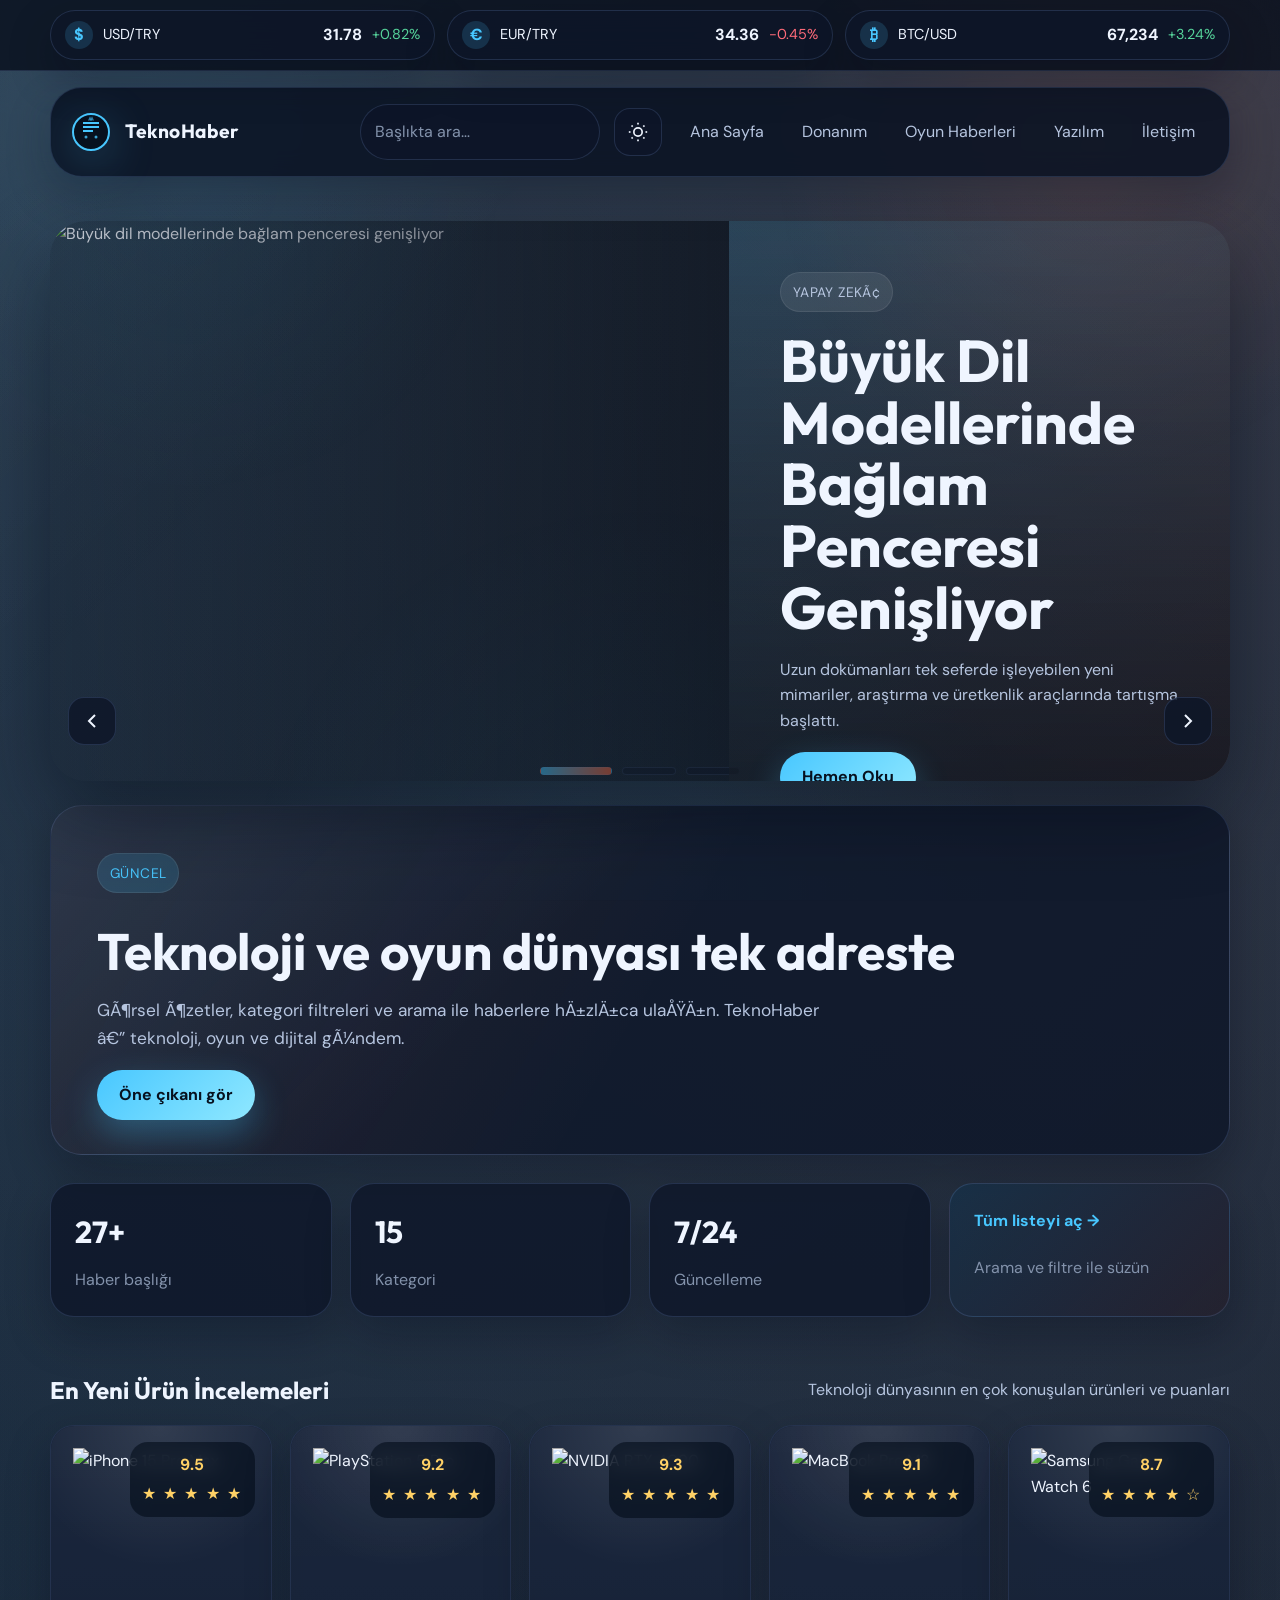
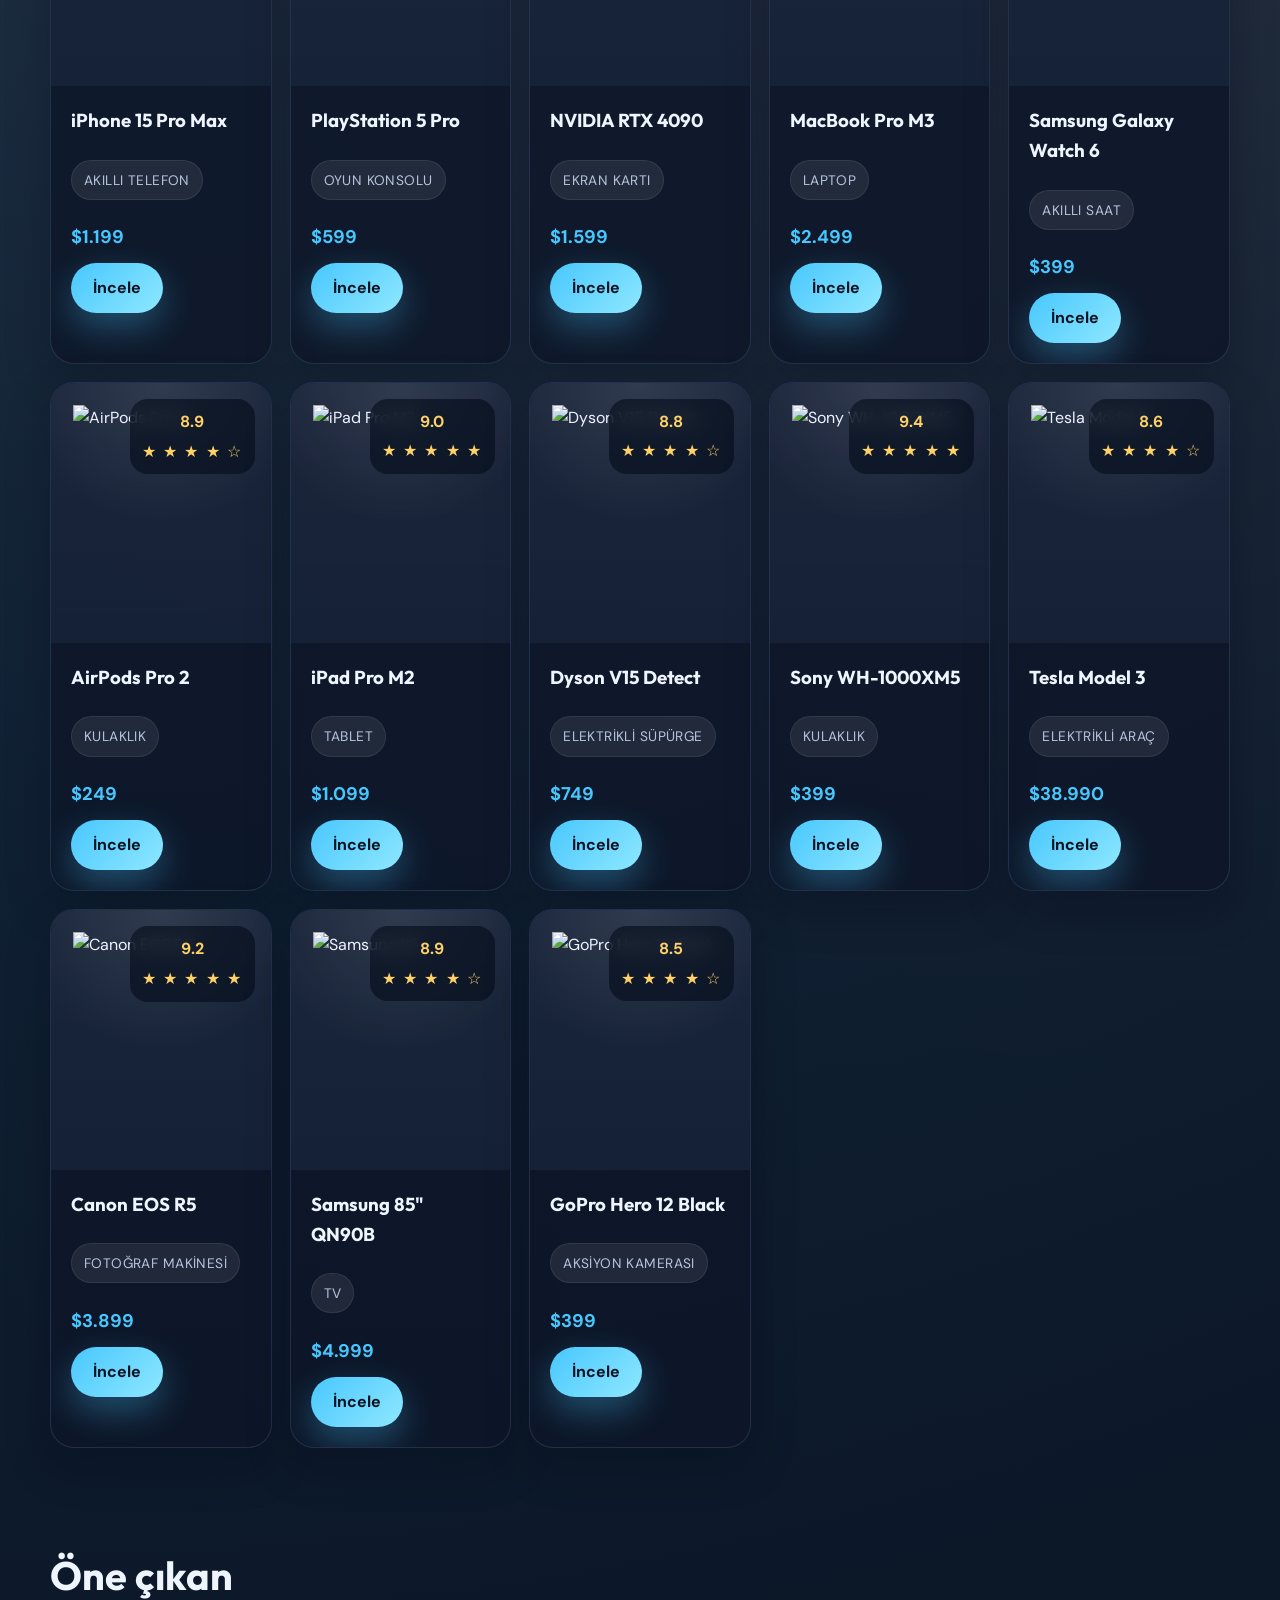
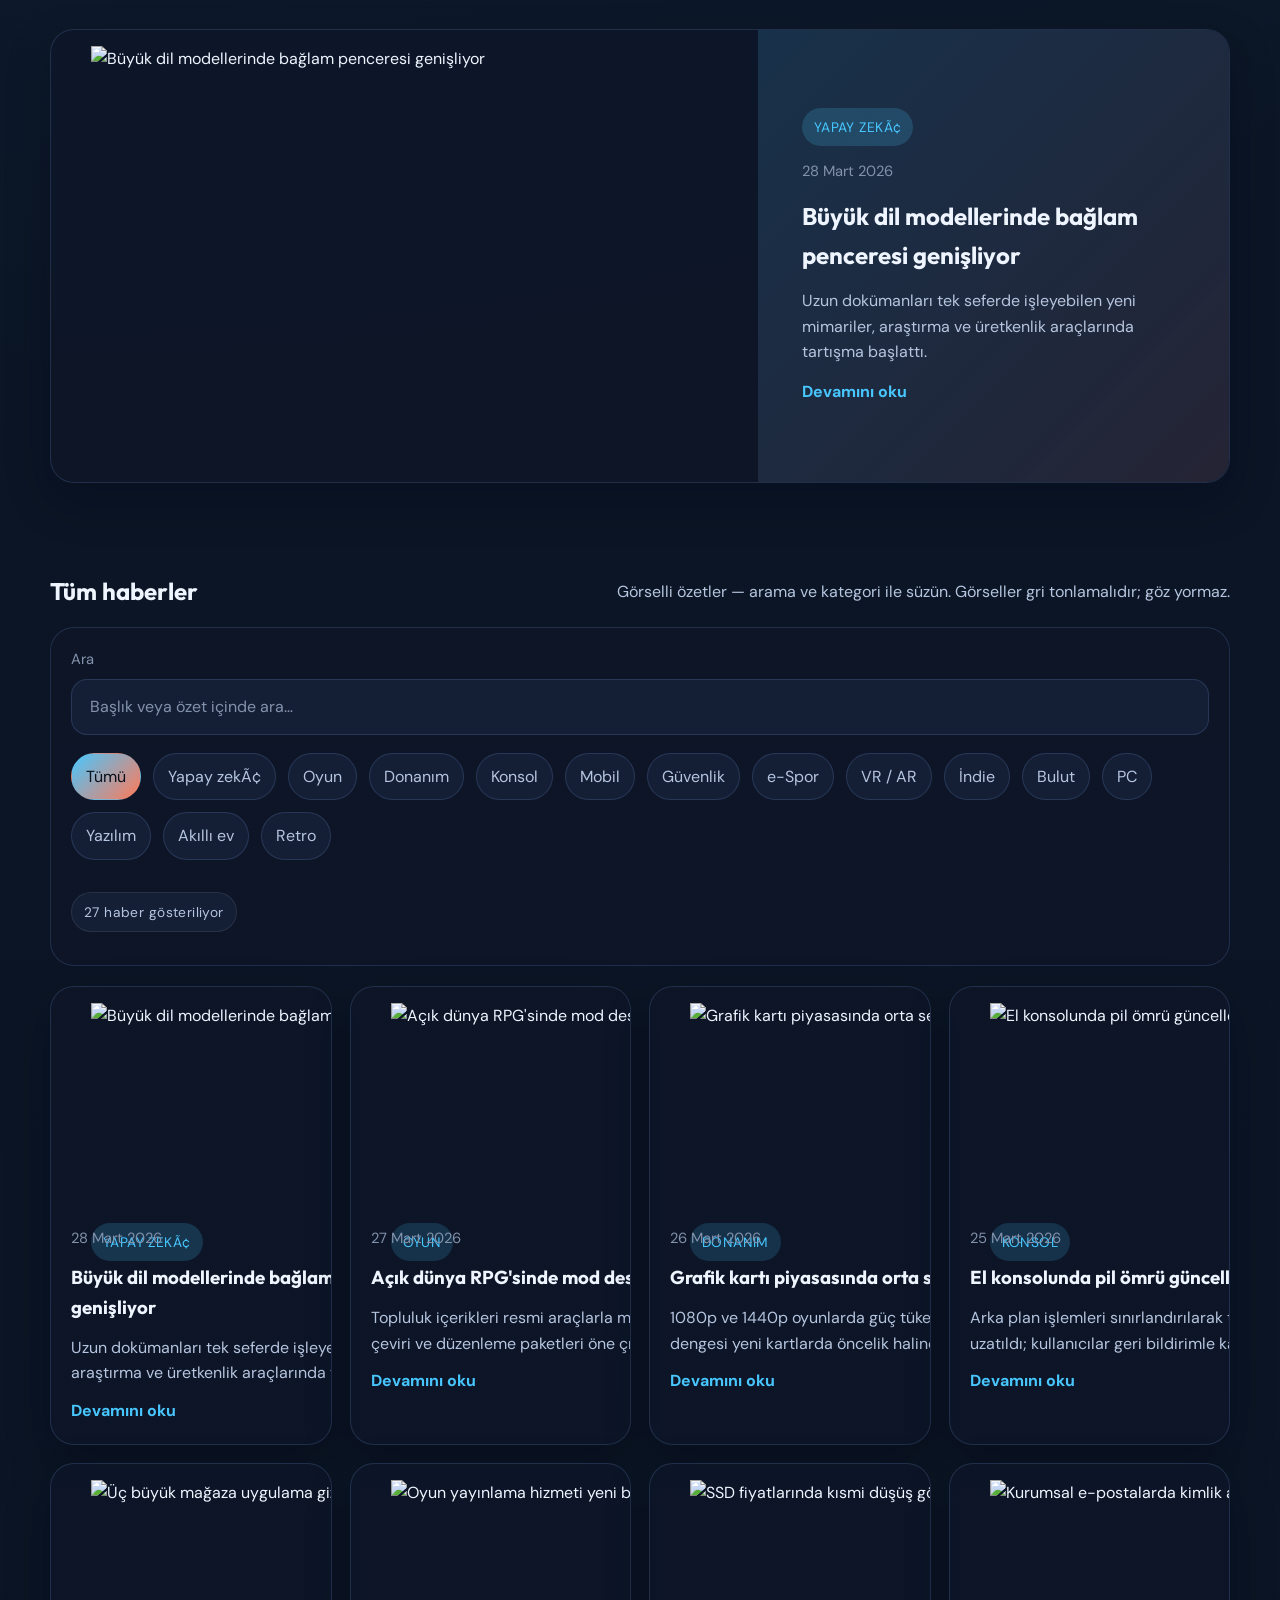
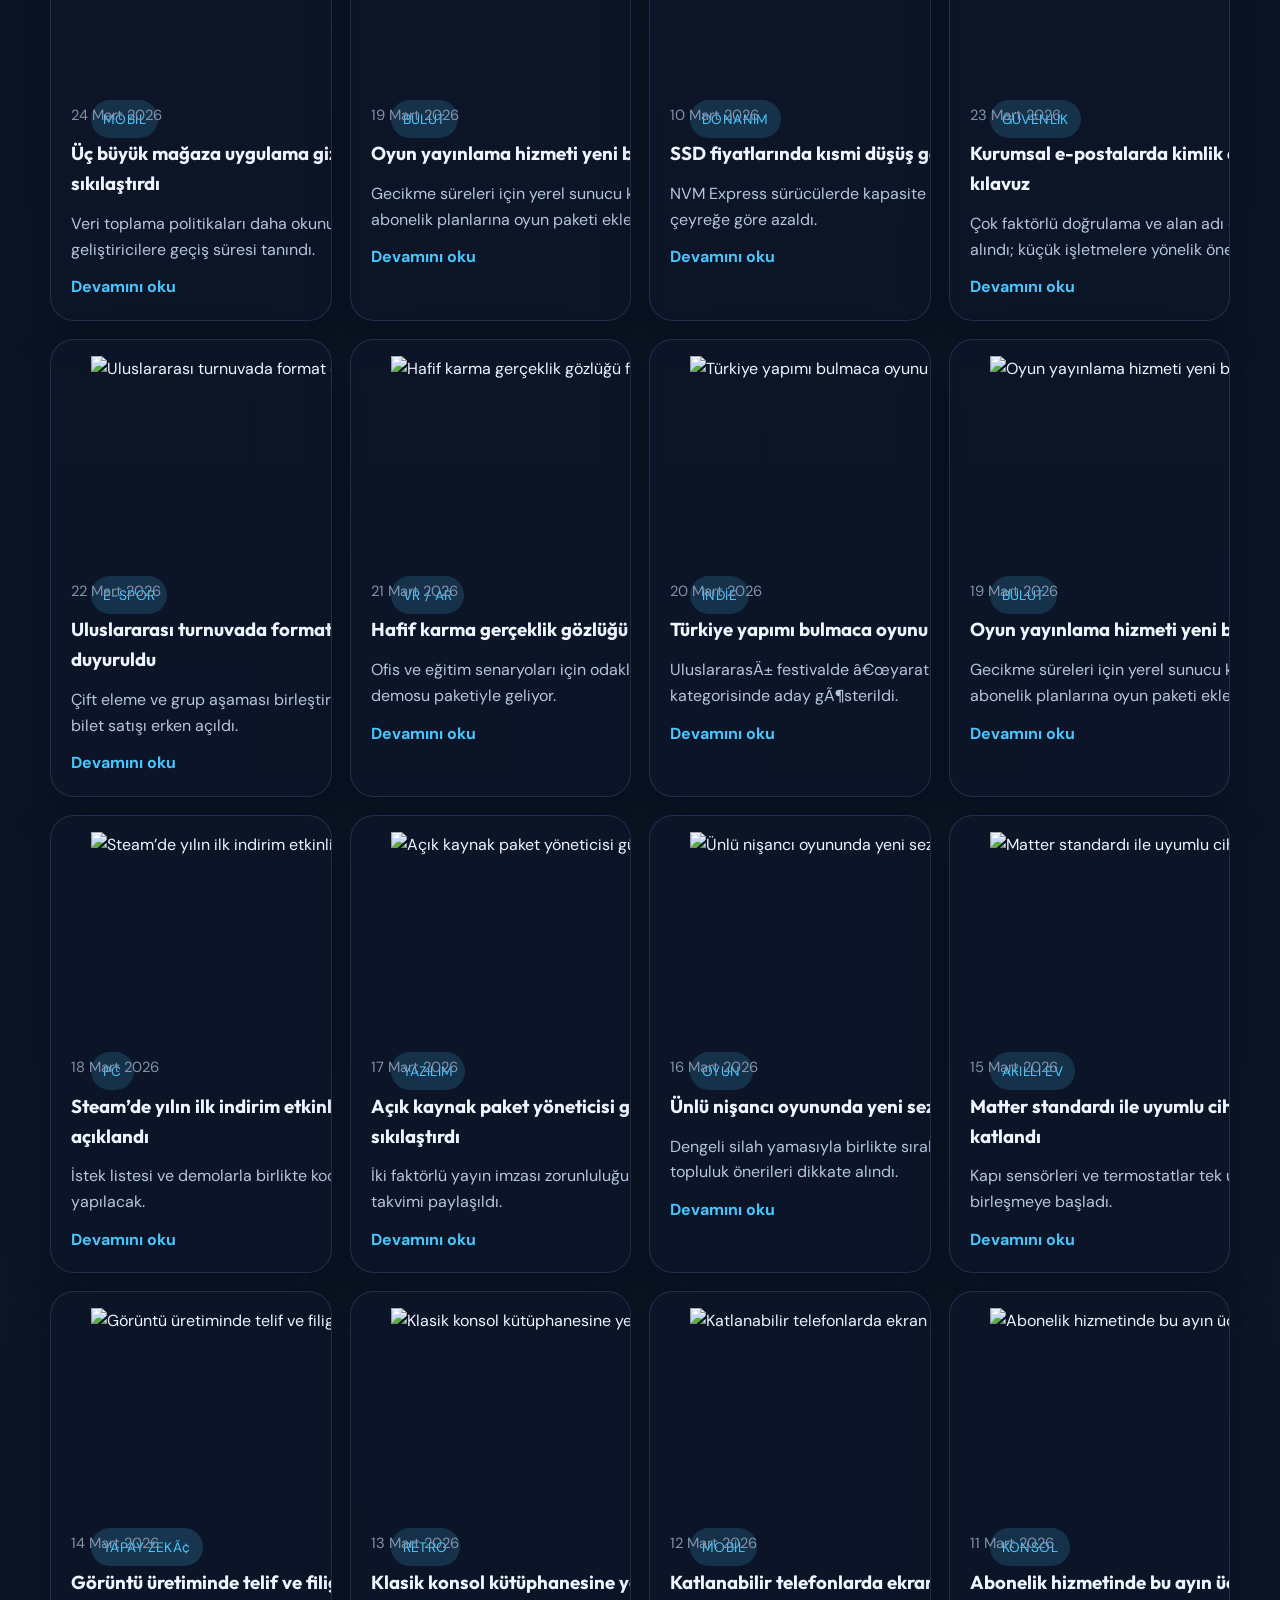
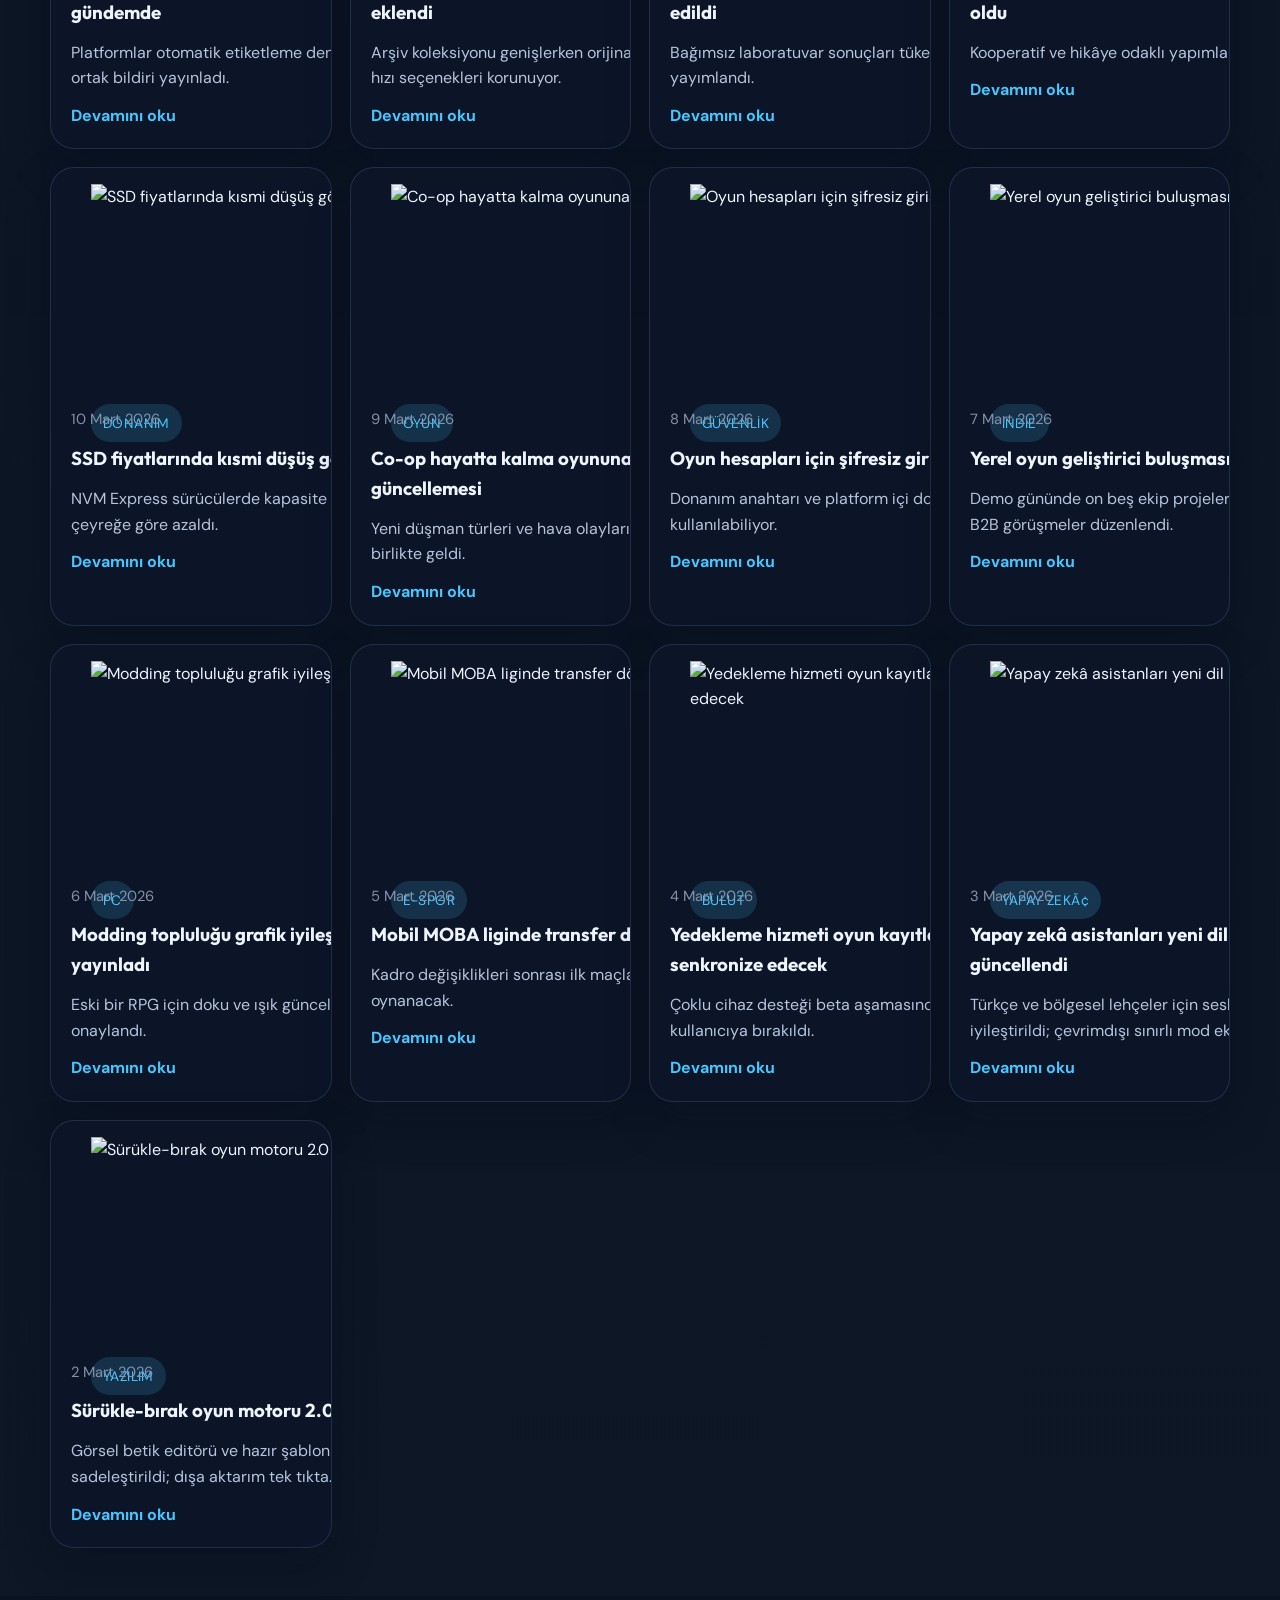
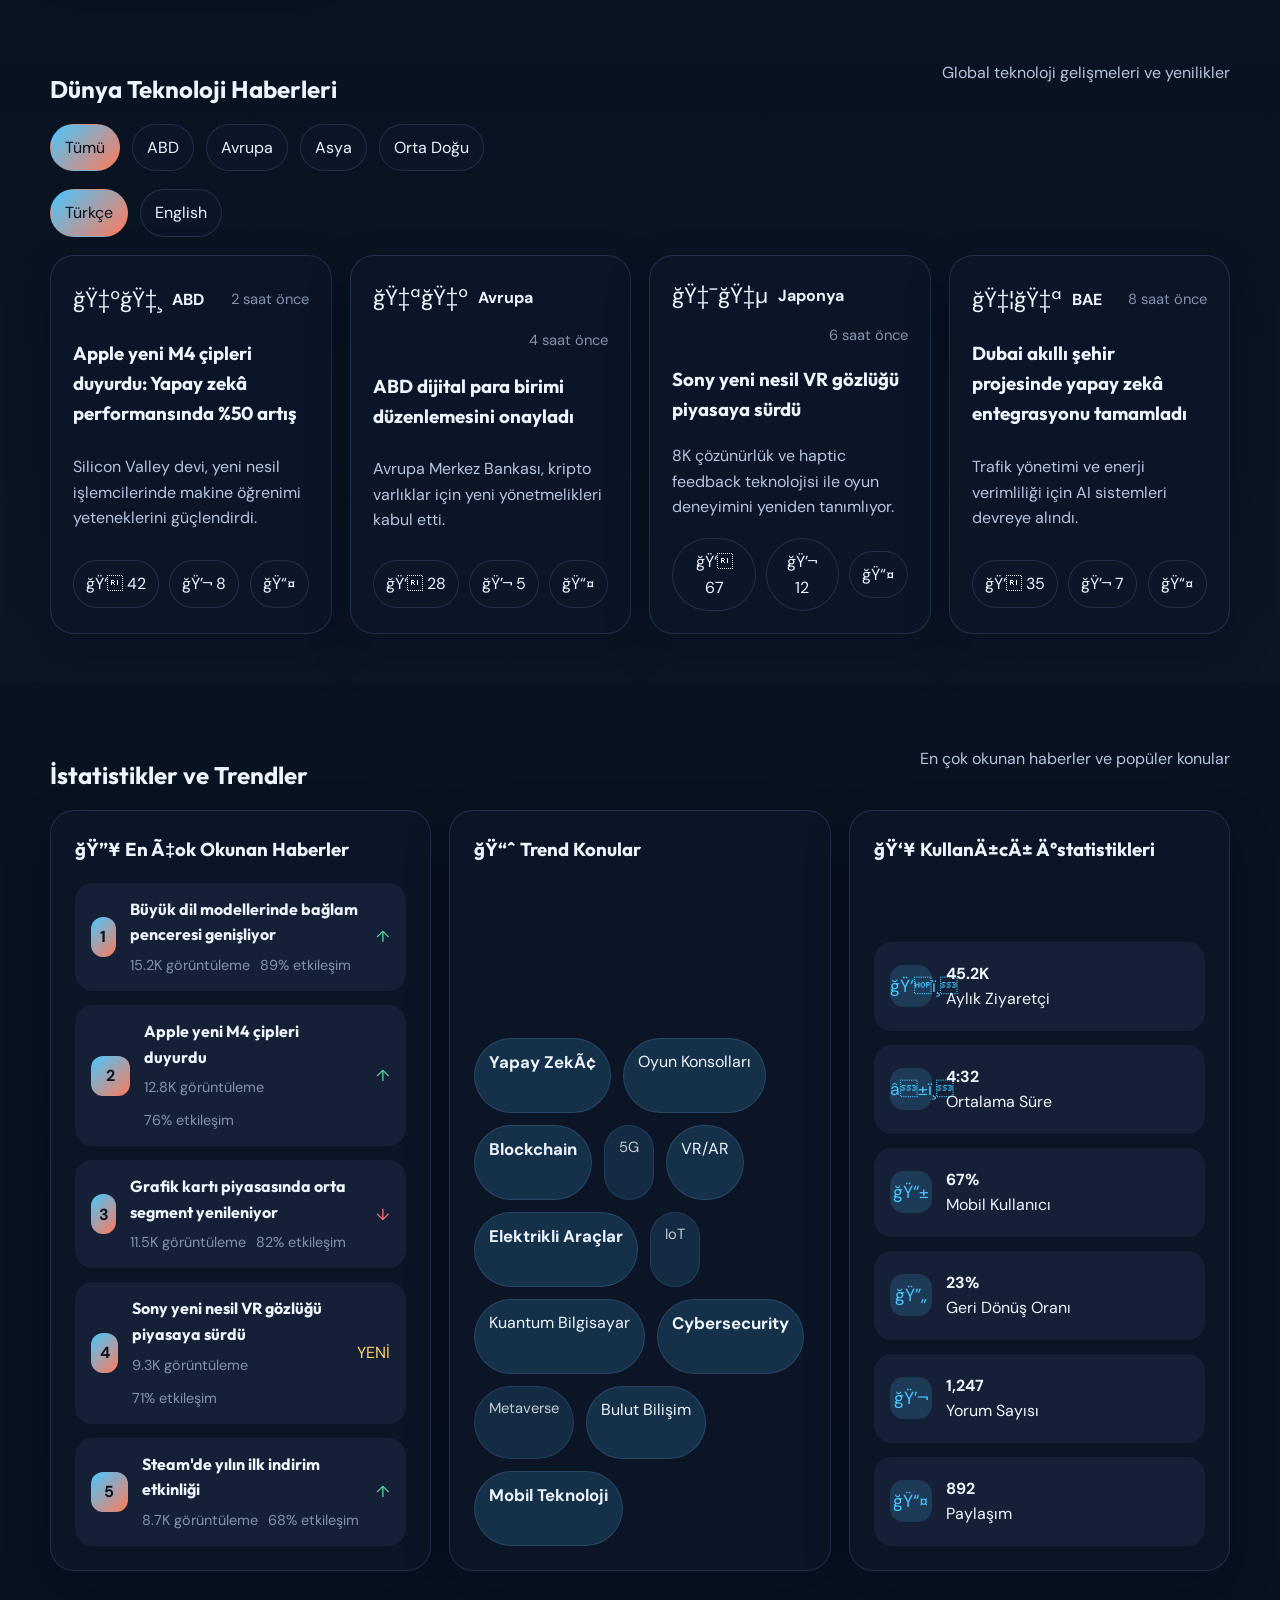
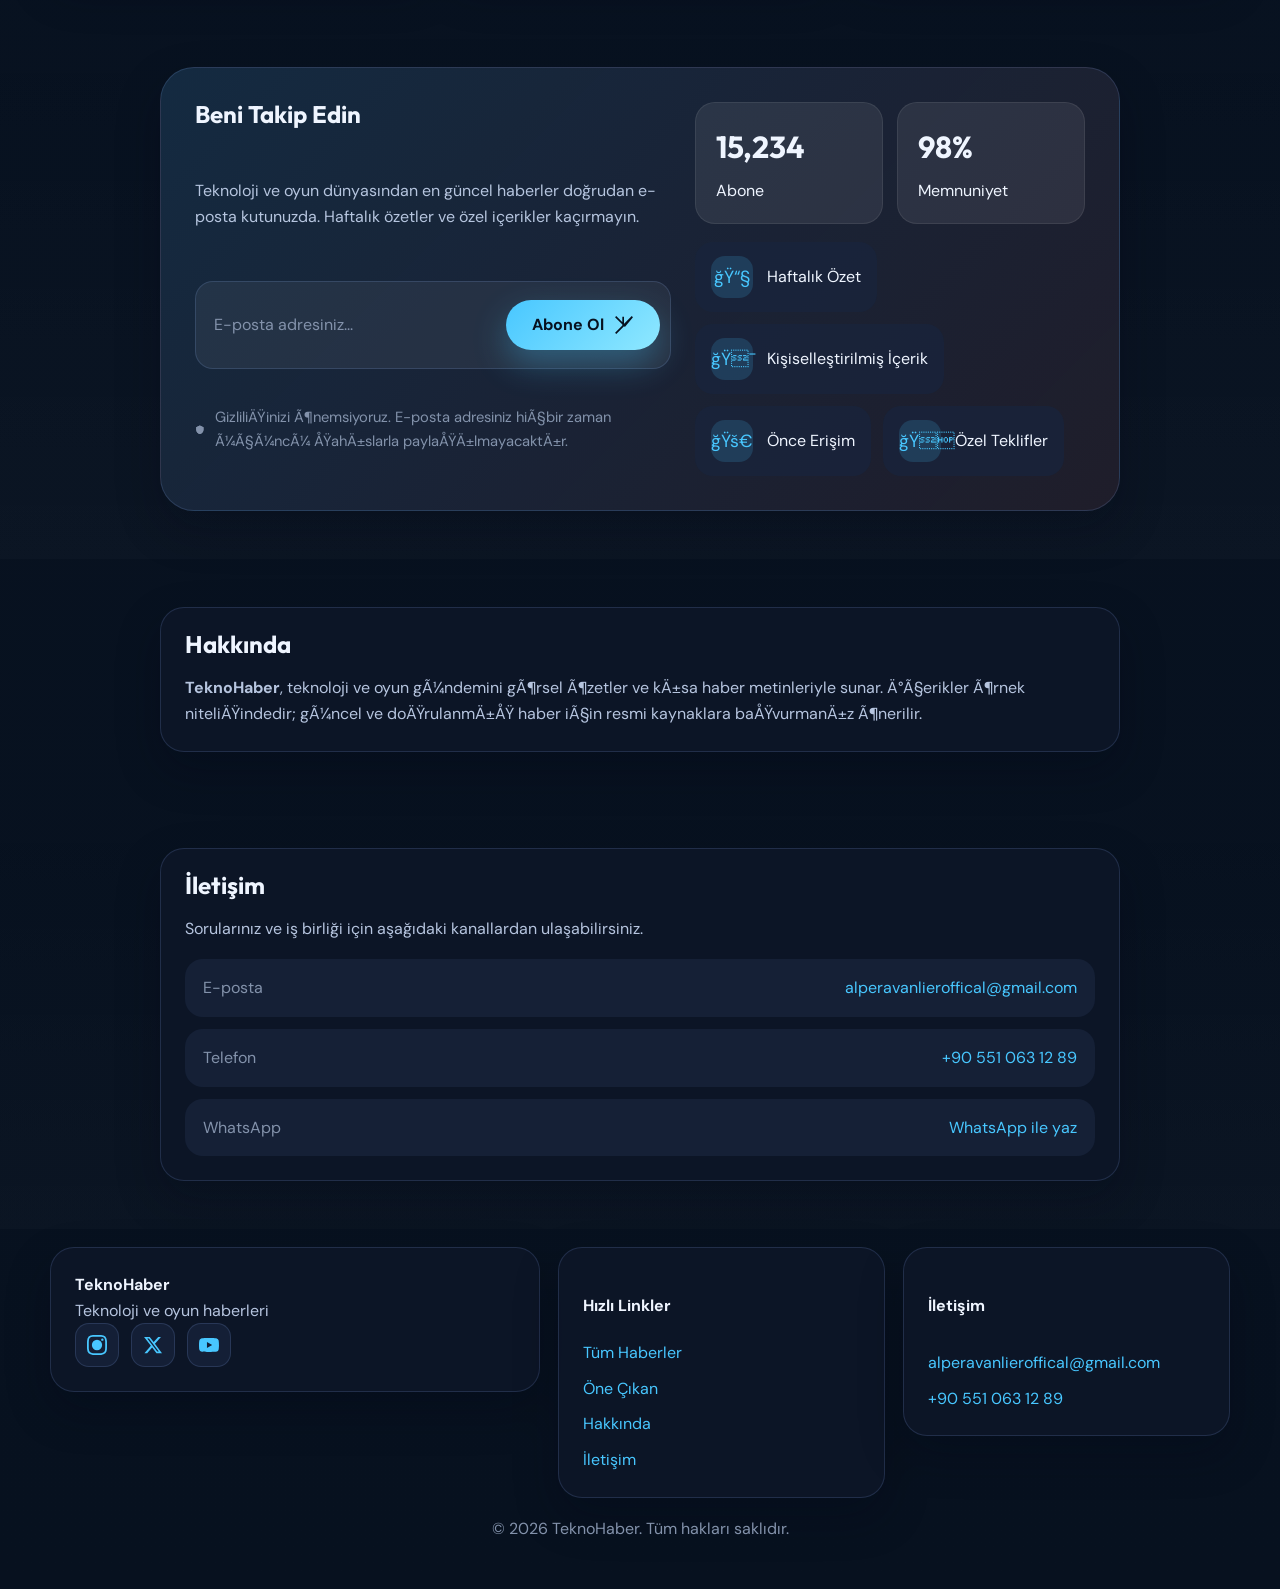
==== index.html @ 21a58cbd "Fix Turkish text encoding for Pages" ====
﻿<!DOCTYPE html>

<html lang="tr">

<head>

  <meta charset="UTF-8" />

  <meta name="viewport" content="width=device-width, initial-scale=1" />

  <meta name="description" content="TeknoHaber — teknoloji ve oyun dünyasından güncel haberler, görseller ve özetler." />

  <title>TeknoHaber | Teknoloji ve Oyun Haberleri</title>

  <link rel="preconnect" href="https://fonts.googleapis.com" />

  <link rel="preconnect" href="https://fonts.gstatic.com" crossorigin />

  <link href="https://fonts.googleapis.com/css2?family=DM+Sans:ital,opsz,wght@0,9..40,400;0,9..40,600;0,9..40,700;1,9..40,400&family=Outfit:wght@500;600;700&display=swap" rel="stylesheet" />

  <link rel="stylesheet" href="styles.css" />

</head>

<body>

  <div class="bg-layer" aria-hidden="true"></div>

  <a class="skip-link" href="#haberler">Haberlere atla</a>



  <!-- Economy Bar -->

  <div class="economy-bar">

    <div class="wrap economy-bar__content">

      <div class="economy-item">

        <span class="economy-icon">$</span>

        <span class="economy-label">USD/TRY</span>

        <span class="economy-value" id="dolar-rate">32.45</span>

        <span class="economy-change economy-change--up">+0.82%</span>

      </div>

      <div class="economy-item">

        <span class="economy-icon">€</span>

        <span class="economy-label">EUR/TRY</span>

        <span class="economy-value" id="euro-rate">35.12</span>

        <span class="economy-change economy-change--down">-0.45%</span>

      </div>

      <div class="economy-item">

        <span class="economy-icon">₿</span>

        <span class="economy-label">BTC/USD</span>

        <span class="economy-value" id="btc-rate">67,234</span>

        <span class="economy-change economy-change--up">+3.24%</span>

      </div>

    </div>

  </div>



  <header class="site-header">

    <div class="wrap header-inner">

      <a class="logo" href="#">
        <svg class="logo-icon" width="40" height="40" viewBox="0 0 40 40" fill="none" xmlns="http://www.w3.org/2000/svg">
          <!-- Arka plan daire -->
          <circle cx="20" cy="20" r="18" fill="var(--bg)" stroke="var(--accent)" stroke-width="2"/>
          
          <!-- T harfi - teknoloji temalÄ± -->
          <path d="M12 10h16v2h-16v-2z" fill="var(--accent)"/>
          <path d="M12 14h16v2h-16v-2z" fill="var(--accent)"/>
          <path d="M12 18h10v2h-10v-2z" fill="var(--accent)"/>
          
          <!-- Ä°konik teknoloji sembolleri -->
          <circle cx="15" cy="25" r="1.5" fill="var(--accent)" opacity="0.8"/>
          <circle cx="25" cy="25" r="1.5" fill="var(--accent)" opacity="0.8"/>
          
          <!-- Parlama efektleri -->
          <path d="M20 8l1-2l1 2" stroke="var(--accent)" stroke-width="1.5" stroke-linecap="round" opacity="0.6"/>
          <path d="M20 8l-1-2l-1 2" stroke="var(--accent)" stroke-width="1.5" stroke-linecap="round" opacity="0.6"/>
        </svg>
        <span class="logo-text">TeknoHaber</span>
      </a>

      <button class="mobile-menu-toggle" id="mobile-menu-toggle" aria-label="Menüyü aç/kapat">

        <span></span>

        <span></span>

        <span></span>

      </button>

      <div class="header-tools">

        <label class="header-search" for="nav-search">

          <span class="visually-hidden">Haberlerde ara</span>

          <input type="search" id="nav-search" class="search-input search-input--nav" placeholder="Başlıkta ara…" autocomplete="off" />

        </label>

        <button class="theme-toggle" id="theme-toggle" aria-label="Temayı değiştir">
          <svg width="20" height="20" viewBox="0 0 24 24" fill="none" stroke="currentColor" stroke-width="2">
            <circle cx="12" cy="12" r="5"/>
            <line x1="12" y1="1" x2="12" y2="3"/>
            <line x1="12" y1="21" x2="12" y2="23"/>
            <line x1="4.22" y1="4.22" x2="5.64" y2="5.64"/>
            <line x1="18.36" y1="18.36" x2="19.78" y2="19.78"/>
            <line x1="1" y1="12" x2="3" y2="12"/>
            <line x1="21" y1="12" x2="23" y2="12"/>
            <line x1="4.22" y1="19.78" x2="5.64" y2="18.36"/>
            <line x1="18.36" y1="5.64" x2="19.78" y2="4.22"/>
          </svg>
        </button>

        <nav class="nav" id="main-nav" aria-label="Ana menü">

          <a href="#haberler" class="nav-link">Ana Sayfa</a>

          <a href="#haberler" data-filter="hardware" class="nav-link">Donanım</a>

          <a href="#haberler" data-filter="game" class="nav-link">Oyun Haberleri</a>

          <a href="#haberler" data-filter="software" class="nav-link">Yazılım</a>

          <a href="#iletisim" class="nav-link">İletişim</a>

        </nav>

      </div>

    </div>

  </header>



  <main>

    <!-- Hero Slider Section -->

    <section class="hero-slider">

      <div class="hero-slider__container">

        <div class="hero-slide hero-slide--active">

          <div class="hero-slide__image">

            <img src="https://picsum.photos/seed/teknohaber-img-1/1200/800" alt="Büyük dil modellerinde bağlam penceresi genişliyor" />

          </div>

          <div class="hero-slide__content">

            <span class="hero-slide__tag">Yapay ZekÃ¢</span>

            <h2 class="hero-slide__title">Büyük Dil Modellerinde Bağlam Penceresi Genişliyor</h2>

            <p class="hero-slide__desc">Uzun dokümanları tek seferde işleyebilen yeni mimariler, araştırma ve üretkenlik araçlarında tartışma başlattı.</p>

            <a href="#haber-1" class="hero-slide__cta">Hemen Oku</a>

          </div>

        </div>

        

        <div class="hero-slide">

          <div class="hero-slide__image">

            <img src="https://picsum.photos/seed/teknohaber-img-2/1200/800" alt="Grafik kartı piyasasında orta segment yenileniyor" />

          </div>

          <div class="hero-slide__content">

            <span class="hero-slide__tag">Donanım</span>

            <h2 class="hero-slide__title">Grafik Kartı Piyasasında Orta Segment Yenileniyor</h2>

            <p class="hero-slide__desc">1080p ve 1440p oyunlarda güç tüketimi ile performans dengesi yeni kartlarda öncelik haline geldi.</p>

            <a href="#haber-3" class="hero-slide__cta">Hemen Oku</a>

          </div>

        </div>

        

        <div class="hero-slide">

          <div class="hero-slide__image">

            <img src="https://picsum.photos/seed/teknohaber-img-3/1200/800" alt="Açık dünya RPG'sinde mod desteği resmileşti" />

          </div>

          <div class="hero-slide__content">

            <span class="hero-slide__tag">Oyun</span>

            <h2 class="hero-slide__title">Açık Dünya RPG'sinde Mod Desteği Resmileşti</h2>

            <p class="hero-slide__desc">Topluluk içerikleri resmi araçlarla mağazaya taşınabilecek; çeviri ve düzenleme paketleri öne çıkıyor.</p>

            <a href="#haber-2" class="hero-slide__cta">Hemen Oku</a>

          </div>

        </div>

      </div>

      

      <!-- Slider Controls -->

      <div class="hero-slider__controls">

        <button class="hero-slider__nav hero-slider__nav--prev" id="hero-prev" aria-label="Önceki haber">

          <svg width="24" height="24" viewBox="0 0 24 24" fill="none" stroke="currentColor" stroke-width="2">

            <path d="M15 18l-6-6 6-6"/>

          </svg>

        </button>

        <button class="hero-slider__nav hero-slider__nav--next" id="hero-next" aria-label="Sonraki haber">

          <svg width="24" height="24" viewBox="0 0 24 24" fill="none" stroke="currentColor" stroke-width="2">

            <path d="M9 18l6-6-6-6"/>

          </svg>

        </button>

      </div>

      

      <!-- Slider Indicators -->

      <div class="hero-slider__indicators">

        <button class="hero-slider__indicator hero-slider__indicator--active" data-slide="0" aria-label="1. habere git"></button>

        <button class="hero-slider__indicator" data-slide="1" aria-label="2. habere git"></button>

        <button class="hero-slider__indicator" data-slide="2" aria-label="3. habere git"></button>

      </div>

    </section>



    <section class="hero">

      <div class="wrap hero-inner">

        <p class="eyebrow">Güncel</p>

        <h1>Teknoloji ve oyun dünyası tek adreste</h1>

        <p class="lead">

          GÃ¶rsel Ã¶zetler, kategori filtreleri ve arama ile haberlere hÄ±zlÄ±ca ulaÅŸÄ±n.

          TeknoHaber â€” teknoloji, oyun ve dijital gÃ¼ndem.

        </p>

        <a class="btn" href="#one-cikan">Öne çıkanı gör</a>

      </div>

    </section>



    <section class="stats-strip" aria-label="Site özeti">

      <div class="wrap stats-grid">

        <div class="stat-card">

          <span class="stat-card__value" data-count="27">27+</span>

          <span class="stat-card__label">Haber başlığı</span>

        </div>

        <div class="stat-card">

          <span class="stat-card__value">15</span>

          <span class="stat-card__label">Kategori</span>

        </div>

        <div class="stat-card">

          <span class="stat-card__value">7/24</span>

          <span class="stat-card__label">Güncelleme</span>

        </div>

        <div class="stat-card stat-card--cta">

          <a class="stat-card__link" href="#haberler">Tüm listeyi aç →</a>

          <span class="stat-card__hint">Arama ve filtre ile süzün</span>

        </div>

      </div>

    </section>



    <!-- Products Reviews Section -->

    <section id="urunler" class="section">

      <div class="wrap">

        <div class="section-head">

          <h2>En Yeni Ürün İncelemeleri</h2>

          <p class="section-desc">Teknoloji dünyasının en çok konuşulan ürünleri ve puanları</p>

        </div>


        <div class="products-grid">

          <article class="product-card">

            <div class="product-card__image">

              <img src="https://picsum.photos/seed/teknohaber-img-4/1200/800" alt="iPhone 15 Pro Max" />

              <div class="product-card__rating">

                <span class="rating-score">9.5</span>

                <div class="rating-stars">

                  <span class="star">★</span>

                  <span class="star">★</span>

                  <span class="star">★</span>

                  <span class="star">★</span>

                  <span class="star">★</span>

                </div>

              </div>

            </div>

            <div class="product-card__content">

              <h3>iPhone 15 Pro Max</h3>

              <p class="product-category">Akıllı Telefon</p>

              <div class="product-price">$1.199</div>

              <a href="#" class="product-card__cta">İncele</a>

            </div>

          </article>

          <article class="product-card">

            <div class="product-card__image">

              <img src="https://picsum.photos/seed/teknohaber-img-5/1200/800" alt="PlayStation 5 Pro" />

              <div class="product-card__rating">

                <span class="rating-score">9.2</span>

                <div class="rating-stars">

                  <span class="star">★</span>

                  <span class="star">★</span>

                  <span class="star">★</span>

                  <span class="star">★</span>

                  <span class="star">★</span>

                </div>

              </div>

            </div>

            <div class="product-card__content">

              <h3>PlayStation 5 Pro</h3>

              <p class="product-category">Oyun Konsolu</p>

              <div class="product-price">$599</div>

              <a href="#" class="product-card__cta">İncele</a>

            </div>

          </article>

          <article class="product-card">

            <div class="product-card__image">

              <img src="https://picsum.photos/seed/teknohaber-img-6/1200/800" alt="NVIDIA RTX 4090" />

              <div class="product-card__rating">

                <span class="rating-score">9.3</span>

                <div class="rating-stars">

                  <span class="star">★</span>

                  <span class="star">★</span>

                  <span class="star">★</span>

                  <span class="star">★</span>

                  <span class="star">★</span>

                </div>

              </div>

            </div>

            <div class="product-card__content">

              <h3>NVIDIA RTX 4090</h3>

              <p class="product-category">Ekran Kartı</p>

              <div class="product-price">$1.599</div>

              <a href="#" class="product-card__cta">İncele</a>

            </div>

          </article>

          <article class="product-card">

            <div class="product-card__image">

              <img src="https://picsum.photos/seed/teknohaber-img-7/1200/800" alt="MacBook Pro M3" />

              <div class="product-card__rating">

                <span class="rating-score">9.1</span>

                <div class="rating-stars">

                  <span class="star">★</span>

                  <span class="star">★</span>

                  <span class="star">★</span>

                  <span class="star">★</span>

                  <span class="star">★</span>

                </div>

              </div>

            </div>

            <div class="product-card__content">

              <h3>MacBook Pro M3</h3>

              <p class="product-category">Laptop</p>

              <div class="product-price">$2.499</div>

              <a href="#" class="product-card__cta">İncele</a>

            </div>

          </article>

          <article class="product-card">

            <div class="product-card__image">

              <img src="https://picsum.photos/seed/teknohaber-img-8/1200/800" alt="Samsung Galaxy Watch 6" />

              <div class="product-card__rating">

                <span class="rating-score">8.7</span>

                <div class="rating-stars">

                  <span class="star">★</span>

                  <span class="star">★</span>

                  <span class="star">★</span>

                  <span class="star">★</span>

                  <span class="star">☆</span>

                </div>

              </div>

            </div>

            <div class="product-card__content">

              <h3>Samsung Galaxy Watch 6</h3>

              <p class="product-category">Akıllı Saat</p>

              <div class="product-price">$399</div>

              <a href="#" class="product-card__cta">İncele</a>

            </div>

          </article>

          <article class="product-card">

            <div class="product-card__image">

              <img src="https://picsum.photos/seed/teknohaber-img-9/1200/800" alt="AirPods Pro 2" />

              <div class="product-card__rating">

                <span class="rating-score">8.9</span>

                <div class="rating-stars">

                  <span class="star">★</span>

                  <span class="star">★</span>

                  <span class="star">★</span>

                  <span class="star">★</span>

                  <span class="star">☆</span>

                </div>

              </div>

            </div>

            <div class="product-card__content">

              <h3>AirPods Pro 2</h3>

              <p class="product-category">Kulaklık</p>

              <div class="product-price">$249</div>

              <a href="#" class="product-card__cta">İncele</a>

            </div>

          </article>

          <article class="product-card">

            <div class="product-card__image">

              <img src="https://picsum.photos/seed/teknohaber-img-10/1200/800" alt="iPad Pro M2" />

              <div class="product-card__rating">

                <span class="rating-score">9.0</span>

                <div class="rating-stars">

                  <span class="star">★</span>

                  <span class="star">★</span>

                  <span class="star">★</span>

                  <span class="star">★</span>

                  <span class="star">★</span>

                </div>

              </div>

            </div>

            <div class="product-card__content">

              <h3>iPad Pro M2</h3>

              <p class="product-category">Tablet</p>

              <div class="product-price">$1.099</div>

              <a href="#" class="product-card__cta">İncele</a>

            </div>

          </article>

          <article class="product-card">

            <div class="product-card__image">

              <img src="https://picsum.photos/seed/teknohaber-img-11/1200/800" alt="Dyson V15 Detect" />

              <div class="product-card__rating">

                <span class="rating-score">8.8</span>

                <div class="rating-stars">

                  <span class="star">★</span>

                  <span class="star">★</span>

                  <span class="star">★</span>

                  <span class="star">★</span>

                  <span class="star">☆</span>

                </div>

              </div>

            </div>

            <div class="product-card__content">

              <h3>Dyson V15 Detect</h3>

              <p class="product-category">Elektrikli Süpürge</p>

              <div class="product-price">$749</div>

              <a href="#" class="product-card__cta">İncele</a>

            </div>

          </article>

          <article class="product-card">

            <div class="product-card__image">

              <img src="https://picsum.photos/seed/teknohaber-img-12/1200/800" alt="Sony WH-1000XM5" />

              <div class="product-card__rating">

                <span class="rating-score">9.4</span>

                <div class="rating-stars">

                  <span class="star">★</span>

                  <span class="star">★</span>

                  <span class="star">★</span>

                  <span class="star">★</span>

                  <span class="star">★</span>

                </div>

              </div>

            </div>

            <div class="product-card__content">

              <h3>Sony WH-1000XM5</h3>

              <p class="product-category">Kulaklık</p>

              <div class="product-price">$399</div>

              <a href="#" class="product-card__cta">İncele</a>

            </div>

          </article>

          <article class="product-card">

            <div class="product-card__image">

              <img src="https://picsum.photos/seed/teknohaber-img-13/1200/800" alt="Tesla Model 3" />

              <div class="product-card__rating">

                <span class="rating-score">8.6</span>

                <div class="rating-stars">

                  <span class="star">★</span>

                  <span class="star">★</span>

                  <span class="star">★</span>

                  <span class="star">★</span>

                  <span class="star">☆</span>

                </div>

              </div>

            </div>

            <div class="product-card__content">

              <h3>Tesla Model 3</h3>

              <p class="product-category">Elektrikli Araç</p>

              <div class="product-price">$38.990</div>

              <a href="#" class="product-card__cta">İncele</a>

            </div>

          </article>

          <article class="product-card">

            <div class="product-card__image">

              <img src="https://picsum.photos/seed/teknohaber-img-14/1200/800" alt="Canon EOS R5" />

              <div class="product-card__rating">

                <span class="rating-score">9.2</span>

                <div class="rating-stars">

                  <span class="star">★</span>

                  <span class="star">★</span>

                  <span class="star">★</span>

                  <span class="star">★</span>

                  <span class="star">★</span>

                </div>

              </div>

            </div>

            <div class="product-card__content">

              <h3>Canon EOS R5</h3>

              <p class="product-category">Fotoğraf Makinesi</p>

              <div class="product-price">$3.899</div>

              <a href="#" class="product-card__cta">İncele</a>

            </div>

          </article>

          <article class="product-card">

            <div class="product-card__image">

              <img src="https://picsum.photos/seed/teknohaber-img-15/1200/800" alt="Samsung 85" QN90B" />

              <div class="product-card__rating">

                <span class="rating-score">8.9</span>

                <div class="rating-stars">

                  <span class="star">★</span>

                  <span class="star">★</span>

                  <span class="star">★</span>

                  <span class="star">★</span>

                  <span class="star">☆</span>

                </div>

              </div>

            </div>

            <div class="product-card__content">

              <h3>Samsung 85" QN90B</h3>

              <p class="product-category">TV</p>

              <div class="product-price">$4.999</div>

              <a href="#" class="product-card__cta">İncele</a>

            </div>

          </article>

          <article class="product-card">

            <div class="product-card__image">

              <img src="https://picsum.photos/seed/teknohaber-img-16/1200/800" alt="GoPro Hero 12 Black" />

              <div class="product-card__rating">

                <span class="rating-score">8.5</span>

                <div class="rating-stars">

                  <span class="star">★</span>

                  <span class="star">★</span>

                  <span class="star">★</span>

                  <span class="star">★</span>

                  <span class="star">☆</span>

                </div>

              </div>

            </div>

            <div class="product-card__content">

              <h3>GoPro Hero 12 Black</h3>

              <p class="product-category">Aksiyon Kamerası</p>

              <div class="product-price">$399</div>

              <a href="#" class="product-card__cta">İncele</a>

            </div>

          </article>

        </div>

      </div>

    </section>



    <section id="one-cikan" class="featured-wrap section-tight">

      <div class="wrap">

        <h2 class="featured-title">Öne çıkan</h2>

        <article class="featured-card">

          <a class="featured-card__link" href="#haber-1">

            <figure class="featured-card__media">

              <img

                src="https://picsum.photos/seed/teknohaber-img-17/1200/800"

                alt=""

                width="960"

                height="540"

                loading="eager"

                fetchpriority="high"

                decoding="async"

              />

              <figcaption class="visually-hidden">Büyük dil modellerinde bağlam penceresi genişliyor</figcaption>

            </figure>

            <div class="featured-card__content">

              <span class="tag tag-ai">Yapay zekÃ¢</span>

              <time datetime="2026-03-28">28 Mart 2026</time>

              <h2>Büyük dil modellerinde bağlam penceresi genişliyor</h2>

              <p>Uzun dokümanları tek seferde işleyebilen yeni mimariler, araştırma ve üretkenlik araçlarında tartışma başlattı.</p>

              <span class="featured-card__cta">Devamını oku</span>

            </div>

          </a>

        </article>

      </div>

    </section>



    <section id="haberler" class="section section-alt">

      <div class="wrap">

        <div class="section-head">

          <h2>Tüm haberler</h2>

          <p class="section-desc">Görselli özetler — arama ve kategori ile süzün. Görseller gri tonlamalıdır; göz yormaz.</p>

        </div>



        <div class="news-toolbar" role="region" aria-label="Haber filtreleri">

          <label class="search-field">

            <span class="search-field__label">Ara</span>

            <input type="search" id="haber-ara" class="search-input" placeholder="Başlık veya özet içinde ara…" autocomplete="off" aria-describedby="haber-sonuc" />

          </label>

          <div class="filter-chips" id="kategori-filtre" role="group" aria-label="Kategori">

            <button type="button" class="chip chip--active" data-filter="all">Tümü</button>

            <button type="button" class="chip" data-filter="ai">Yapay zekÃ¢</button>

            <button type="button" class="chip" data-filter="game">Oyun</button>

            <button type="button" class="chip" data-filter="hardware">Donanım</button>

            <button type="button" class="chip" data-filter="console">Konsol</button>

            <button type="button" class="chip" data-filter="mobile">Mobil</button>

            <button type="button" class="chip" data-filter="security">Güvenlik</button>

            <button type="button" class="chip" data-filter="esport">e-Spor</button>

            <button type="button" class="chip" data-filter="vr">VR / AR</button>

            <button type="button" class="chip" data-filter="indie">İndie</button>

            <button type="button" class="chip" data-filter="cloud">Bulut</button>

            <button type="button" class="chip" data-filter="pc">PC</button>

            <button type="button" class="chip" data-filter="software">Yazılım</button>

            <button type="button" class="chip" data-filter="smart">Akıllı ev</button>

            <button type="button" class="chip" data-filter="retro">Retro</button>

          </div>

          <p id="haber-sonuc" class="news-result" aria-live="polite">27 haber gösteriliyor</p>

        </div>



        <p id="haber-bos" class="news-empty hidden" role="status">Sonuç bulunamadı. Farklı bir arama veya kategori deneyin.</p>



        <ul class="news-grid" id="haber-listesi">

          <li class="news-card" id="haber-1" data-category="ai" data-search="büyük dil modellerinde bağlam penceresi genişliyor uzun dokümanları tek seferde işleyebilen yeni mimariler araştırma üretkenlik">

            <article>

              <a class="news-card__link" href="#">

                <figure class="news-card__media">

                  <img src="https://picsum.photos/seed/teknohaber-img-18/1200/800" alt="Büyük dil modellerinde bağlam penceresi genişliyor" width="640" height="360" loading="lazy" decoding="async" />

                  <span class="tag tag-ai">Yapay zekÃ¢</span>

                </figure>

                <div class="news-card__body">

                  <time datetime="2026-03-28">28 Mart 2026</time>

                  <h3>Büyük dil modellerinde bağlam penceresi genişliyor</h3>

                  <p>Uzun dokümanları tek seferde işleyebilen yeni mimariler, araştırma ve üretkenlik araçlarında tartışma başlattı.</p>

                  <span class="news-card__cta">Devamını oku</span>

                </div>

              </a>

            </article>

          </li>

          <li class="news-card" data-category="game" data-search="açık dünya rpg mod desteği resmileşti topluluk içerikleri mağaza çeviri">

            <article>

              <a class="news-card__link" href="#">

                <figure class="news-card__media">

                  <img src="https://picsum.photos/seed/teknohaber-img-19/1200/800" alt="Açık dünya RPG'sinde mod desteği resmileşti" width="640" height="360" loading="lazy" decoding="async" />

                  <span class="tag tag-game">Oyun</span>

                </figure>

                <div class="news-card__body">

                  <time datetime="2026-03-27">27 Mart 2026</time>

                  <h3>Açık dünya RPG'sinde mod desteği resmileşti</h3>

                  <p>Topluluk içerikleri resmi araçlarla mağazaya taşınabilecek; çeviri ve düzenleme paketleri öne çıkıyor.</p>

                  <span class="news-card__cta">Devamını oku</span>

                </div>

              </a>

            </article>

          </li>

          <li class="news-card" data-category="hardware" data-search="grafik kartı orta segment 1080p 1440p güç tüketimi performans">

            <article>

              <a class="news-card__link" href="#">

                <figure class="news-card__media">

                  <img src="https://picsum.photos/seed/teknohaber-img-20/1200/800" alt="Grafik kartı piyasasında orta segment yenileniyor" width="640" height="360" loading="lazy" decoding="async" />

                  <span class="tag tag-hardware">Donanım</span>

                </figure>

                <div class="news-card__body">

                  <time datetime="2026-03-26">26 Mart 2026</time>

                  <h3>Grafik kartı piyasasında orta segment yenileniyor</h3>

                  <p>1080p ve 1440p oyunlarda güç tüketimi ile performans dengesi yeni kartlarda öncelik haline geldi.</p>

                  <span class="news-card__cta">Devamını oku</span>

                </div>

              </a>

            </article>

          </li>

          <li class="news-card" data-category="console" data-search="el konsolu pil ömrü güncelleme taşınabilir oyun">

            <article>

              <a class="news-card__link" href="#">

                <figure class="news-card__media">

                  <img src="https://picsum.photos/seed/teknohaber-img-21/1200/800" alt="El konsolunda pil ömrü güncellemesi yayınlandı" width="640" height="360" loading="lazy" decoding="async" />

                  <span class="tag tag-console">Konsol</span>

                </figure>

                <div class="news-card__body">

                  <time datetime="2026-03-25">25 Mart 2026</time>

                  <h3>El konsolunda pil ömrü güncellemesi yayınlandı</h3>

                  <p>Arka plan işlemleri sınırlandırılarak taşınabilir oyun süresi uzatıldı; kullanıcılar geri bildirimle karşıladı.</p>

                  <span class="news-card__cta">Devamını oku</span>

                </div>

              </a>

            </article>

          </li>

          <li class="news-card" data-category="mobile" data-search="mağaza uygulama gizlilik etiketleri veri toplama geliştirici">

            <article>

              <a class="news-card__link" href="#">

                <figure class="news-card__media">

                  <img src="https://picsum.photos/seed/teknohaber-img-22/1200/800" alt="Üç büyük mağaza uygulama gizlilik etiketlerini sıkılaştırdı" width="640" height="360" loading="lazy" decoding="async" />

                  <span class="tag tag-mobile">Mobil</span>

                </figure>

                <div class="news-card__body">

                  <time datetime="2026-03-24">24 Mart 2026</time>

                  <h3>Üç büyük mağaza uygulama gizlilik etiketlerini sıkılaştırdı</h3>

                  <p>Veri toplama politikaları daha okunur hale getirildi; geliştiricilere geçiş süresi tanındı.</p>

                  <span class="news-card__cta">Devamını oku</span>

                </div>

              </a>

            </article>

          </li>

          <li class="news-card" data-category="cloud" data-search="oyun yayınlama hizmeti bölge sunucu abonelik">

            <article>

              <a class="news-card__link" href="#">

                <figure class="news-card__media">

                  <img src="https://picsum.photos/seed/teknohaber-img-23/1200/800" alt="Oyun yayınlama hizmeti yeni bölgeye açıldı" width="640" height="360" loading="lazy" decoding="async" />

                  <span class="tag tag-cloud">Bulut</span>

                </figure>

                <div class="news-card__body">

                  <time datetime="2026-03-19">19 Mart 2026</time>

                  <h3>Oyun yayınlama hizmeti yeni bölgeye açıldı</h3>

                  <p>Gecikme süreleri için yerel sunucu kümesi devreye alındı; abonelik planlarına oyun paketi eklendi.</p>

                  <span class="news-card__cta">Devamını oku</span>

                </div>

              </a>

            </article>

          </li>

          <li class="news-card" data-category="hardware" data-search="ssd fiyat nvm express kapasite maliyet">

            <article>

              <a class="news-card__link" href="#">

                <figure class="news-card__media">

                  <img src="https://picsum.photos/seed/teknohaber-img-24/1200/800" alt="SSD fiyatlarında kısmi düşüş gözleniyor" width="640" height="360" loading="lazy" decoding="async" />

                  <span class="tag tag-hardware">Donanım</span>

                </figure>

                <div class="news-card__body">

                  <time datetime="2026-03-10">10 Mart 2026</time>

                  <h3>SSD fiyatlarında kısmi düşüş gözleniyor</h3>

                  <p>NVM Express sürücülerde kapasite başına maliyet geçen çeyreğe göre azaldı.</p>

                  <span class="news-card__cta">Devamını oku</span>

                </div>

              </a>

            </article>

          </li>

          <li class="news-card" data-category="security" data-search="kurumsal e-posta kimlik avı çok faktörlü doğrulama kılavuz">

            <article>

              <a class="news-card__link" href="#">

                <figure class="news-card__media">

                  <img src="https://picsum.photos/seed/teknohaber-img-25/1200/800" alt="Kurumsal e-postalarda kimlik avına karşı yeni kılavuz" width="640" height="360" loading="lazy" decoding="async" />

                  <span class="tag tag-security">Güvenlik</span>

                </figure>

                <div class="news-card__body">

                  <time datetime="2026-03-23">23 Mart 2026</time>

                  <h3>Kurumsal e-postalarda kimlik avına karşı yeni kılavuz</h3>

                  <p>Çok faktörlü doğrulama ve alan adı doğrulaması birlikte ele alındı; küçük işletmelere yönelik öneriler yayınlandı.</p>

                  <span class="news-card__cta">Devamını oku</span>

                </div>

              </a>

            </article>

          </li>

          <li class="news-card" data-category="esport" data-search="uluslararası turnuva format çift eleme bilet">

            <article>

              <a class="news-card__link" href="#">

                <figure class="news-card__media">

                  <img src="https://picsum.photos/seed/teknohaber-img-26/1200/800" alt="Uluslararası turnuvada format değişikliği duyuruldu" width="640" height="360" loading="lazy" decoding="async" />

                  <span class="tag tag-esport">e-Spor</span>

                </figure>

                <div class="news-card__body">

                  <time datetime="2026-03-22">22 Mart 2026</time>

                  <h3>Uluslararası turnuvada format değişikliği duyuruldu</h3>

                  <p>Çift eleme ve grup aşaması birleştirildi; seyirci sayısı için bilet satışı erken açıldı.</p>

                  <span class="news-card__cta">Devamını oku</span>

                </div>

              </a>

            </article>

          </li>

          <li class="news-card" data-category="vr" data-search="karma gerçeklik gözlük fiyat ofis eğitim oyun demosu">

            <article>

              <a class="news-card__link" href="#">

                <figure class="news-card__media">

                  <img src="https://picsum.photos/seed/teknohaber-img-27/1200/800" alt="Hafif karma gerçeklik gözlüğü fiyat bandı netleşti" width="640" height="360" loading="lazy" decoding="async" />

                  <span class="tag tag-vr">VR / AR</span>

                </figure>

                <div class="news-card__body">

                  <time datetime="2026-03-21">21 Mart 2026</time>

                  <h3>Hafif karma gerçeklik gözlüğü fiyat bandı netleşti</h3>

                  <p>Ofis ve eğitim senaryoları için odaklanan model, oyun demosu paketiyle geliyor.</p>

                  <span class="news-card__cta">Devamını oku</span>

                </div>

              </a>

            </article>

          </li>

          <li class="news-card" data-category="indie" data-search="türkiye yapımı bulmaca oyun ödül festival yaratıcı oynanış">

            <article>

              <a class="news-card__link" href="#">

                <figure class="news-card__media">

                  <img src="https://picsum.photos/seed/teknohaber-img-28/1200/800" alt="Türkiye yapımı bulmaca oyunu ödül listesinde" width="640" height="360" loading="lazy" decoding="async" />

                  <span class="tag tag-indie">İndie</span>

                </figure>

                <div class="news-card__body">

                  <time datetime="2026-03-20">20 Mart 2026</time>

                  <h3>Türkiye yapımı bulmaca oyunu ödül listesinde</h3>

                  <p>UluslararasÄ± festivalde â€œyaratÄ±cÄ± oynanÄ±ÅŸâ€ kategorisinde aday gÃ¶sterildi.</p>

                  <span class="news-card__cta">Devamını oku</span>

                </div>

              </a>

            </article>

          </li>

          <li class="news-card" data-category="cloud" data-search="oyun yayınlama hizmeti bölge sunucu abonelik">

            <article>

              <a class="news-card__link" href="#">

                <figure class="news-card__media">

                  <img src="https://picsum.photos/seed/teknohaber-img-29/1200/800" alt="Oyun yayınlama hizmeti yeni bölgeye açıldı" width="640" height="360" loading="lazy" decoding="async" />

                  <span class="tag tag-cloud">Bulut</span>

                </figure>

                <div class="news-card__body">

                  <time datetime="2026-03-19">19 Mart 2026</time>

                  <h3>Oyun yayınlama hizmeti yeni bölgeye açıldı</h3>

                  <p>Gecikme süreleri için yerel sunucu kümesi devreye alındı; abonelik planlarına oyun paketi eklendi.</p>

                  <span class="news-card__cta">Devamını oku</span>

                </div>

              </a>

            </article>

          </li>

          <li class="news-card" data-category="pc" data-search="steam indirim etkinliği istek listesi demo kooperatif">

            <article>

              <a class="news-card__link" href="#">

                <figure class="news-card__media">

                  <img src="https://picsum.photos/seed/teknohaber-img-30/1200/800" alt="Steam'de yılın ilk indirim etkinliği tarihleri açıklandı" width="640" height="360" loading="lazy" decoding="async" />

                  <span class="tag tag-pc">PC</span>

                </figure>

                <div class="news-card__body">

                  <time datetime="2026-03-18">18 Mart 2026</time>

                  <h3>Steam’de yılın ilk indirim etkinliği tarihleri açıklandı</h3>

                  <p>İstek listesi ve demolarla birlikte kooperatif oyunlara vurgu yapılacak.</p>

                  <span class="news-card__cta">Devamını oku</span>

                </div>

              </a>

            </article>

          </li>

          <li class="news-card" data-category="software" data-search="açık kaynak paket yöneticisi güvenlik yayın imzası geçiş">

            <article>

              <a class="news-card__link" href="#">

                <figure class="news-card__media">

                  <img src="https://picsum.photos/seed/teknohaber-img-31/1200/800" alt="Açık kaynak paket yöneticisi güvenlik denetimini sıkılaştırdı" width="640" height="360" loading="lazy" decoding="async" />

                  <span class="tag tag-software">Yazılım</span>

                </figure>

                <div class="news-card__body">

                  <time datetime="2026-03-17">17 Mart 2026</time>

                  <h3>Açık kaynak paket yöneticisi güvenlik denetimini sıkılaştırdı</h3>

                  <p>İki faktörlü yayın imzası zorunluluğu tartışılıyor; geçiş takvimi paylaşıldı.</p>

                  <span class="news-card__cta">Devamını oku</span>

                </div>

              </a>

            </article>

          </li>

          <li class="news-card" data-category="game" data-search="nişancı oyun sezon haritası silah yaması sıralama">

            <article>

              <a class="news-card__link" href="#">

                <figure class="news-card__media">

                  <img src="https://picsum.photos/seed/teknohaber-img-32/1200/800" alt="Ünlü nişancı oyununda yeni sezon haritası geldi" width="640" height="360" loading="lazy" decoding="async" />

                  <span class="tag tag-game">Oyun</span>

                </figure>

                <div class="news-card__body">

                  <time datetime="2026-03-16">16 Mart 2026</time>

                  <h3>Ünlü nişancı oyununda yeni sezon haritası geldi</h3>

                  <p>Dengeli silah yamasıyla birlikte sıralama modu sıfırlandı; topluluk önerileri dikkate alındı.</p>

                  <span class="news-card__cta">Devamını oku</span>

                </div>

              </a>

            </article>

          </li>

          <li class="news-card" data-category="smart" data-search="matter standardı akıllı ev kapı sensörü termostat uygulama">

            <article>

              <a class="news-card__link" href="#">

                <figure class="news-card__media">

                  <img src="https://picsum.photos/seed/teknohaber-img-33/1200/800" alt="Matter standardı ile uyumlu cihaz sayısı ikiye katlandı" width="640" height="360" loading="lazy" decoding="async" />

                  <span class="tag tag-smart">Akıllı ev</span>

                </figure>

                <div class="news-card__body">

                  <time datetime="2026-03-15">15 Mart 2026</time>

                  <h3>Matter standardı ile uyumlu cihaz sayısı ikiye katlandı</h3>

                  <p>Kapı sensörleri ve termostatlar tek uygulamada birleşmeye başladı.</p>

                  <span class="news-card__cta">Devamını oku</span>

                </div>

              </a>

            </article>

          </li>

          <li class="news-card" data-category="ai" data-search="görüntü üretim telif filigran platform sanatçı">

            <article>

              <a class="news-card__link" href="#">

                <figure class="news-card__media">

                  <img src="https://picsum.photos/seed/teknohaber-img-34/1200/800" alt="Görüntü üretiminde telif ve filigran zorunluluğu gündemde" width="640" height="360" loading="lazy" decoding="async" />

                  <span class="tag tag-ai">Yapay zekÃ¢</span>

                </figure>

                <div class="news-card__body">

                  <time datetime="2026-03-14">14 Mart 2026</time>

                  <h3>Görüntü üretiminde telif ve filigran zorunluluğu gündemde</h3>

                  <p>Platformlar otomatik etiketleme deniyor; sanatçı birlikleri ortak bildiri yayınladı.</p>

                  <span class="news-card__cta">Devamını oku</span>

                </div>

              </a>

            </article>

          </li>

          <li class="news-card" data-category="retro" data-search="klasik konsol kütüphane lisanslı oyun arşiv çözünürlük">

            <article>

              <a class="news-card__link" href="#">

                <figure class="news-card__media">

                  <img src="https://picsum.photos/seed/teknohaber-img-35/1200/800" alt="Klasik konsol kütüphanesine yeni lisanslı oyunlar eklendi" width="640" height="360" loading="lazy" decoding="async" />

                  <span class="tag tag-retro">Retro</span>

                </figure>

                <div class="news-card__body">

                  <time datetime="2026-03-13">13 Mart 2026</time>

                  <h3>Klasik konsol kütüphanesine yeni lisanslı oyunlar eklendi</h3>

                  <p>Arşiv koleksiyonu genişlerken orijinal çözünürlük ve kare hızı seçenekleri korunuyor.</p>

                  <span class="news-card__cta">Devamını oku</span>

                </div>

              </a>

            </article>

          </li>

          <li class="news-card" data-category="mobile" data-search="katlanabilir telefon ekran dayanıklılık laboratuvar test">

            <article>

              <a class="news-card__link" href="#">

                <figure class="news-card__media">

                  <img src="https://picsum.photos/seed/teknohaber-img-36/1200/800" alt="Katlanabilir telefonlarda ekran dayanıklılığı test edildi" width="640" height="360" loading="lazy" decoding="async" />

                  <span class="tag tag-mobile">Mobil</span>

                </figure>

                <div class="news-card__body">

                  <time datetime="2026-03-12">12 Mart 2026</time>

                  <h3>Katlanabilir telefonlarda ekran dayanıklılığı test edildi</h3>

                  <p>Bağımsız laboratuvar sonuçları tüketici raporlarında yayımlandı.</p>

                  <span class="news-card__cta">Devamını oku</span>

                </div>

              </a>

            </article>

          </li>

          <li class="news-card" data-category="console" data-search="abonelik ücretsiz oyun kooperatif hikaye">

            <article>

              <a class="news-card__link" href="#">

                <figure class="news-card__media">

                  <img src="https://picsum.photos/seed/teknohaber-img-37/1200/800" alt="Abonelik hizmetinde bu ayın ücretsiz oyunları belli oldu" width="640" height="360" loading="lazy" decoding="async" />

                  <span class="tag tag-console">Konsol</span>

                </figure>

                <div class="news-card__body">

                  <time datetime="2026-03-11">11 Mart 2026</time>

                  <h3>Abonelik hizmetinde bu ayın ücretsiz oyunları belli oldu</h3>

                  <p>Kooperatif ve hikâye odaklı yapımlar listeye dahil edildi.</p>

                  <span class="news-card__cta">Devamını oku</span>

                </div>

              </a>

            </article>

          </li>

          <li class="news-card" data-category="hardware" data-search="ssd fiyat nvm express kapasite maliyet">

            <article>

              <a class="news-card__link" href="#">

                <figure class="news-card__media">

                  <img src="https://picsum.photos/seed/teknohaber-img-38/1200/800" alt="SSD fiyatlarında kısmi düşüş gözleniyor" width="640" height="360" loading="lazy" decoding="async" />

                  <span class="tag tag-hardware">Donanım</span>

                </figure>

                <div class="news-card__body">

                  <time datetime="2026-03-10">10 Mart 2026</time>

                  <h3>SSD fiyatlarında kısmi düşüş gözleniyor</h3>

                  <p>NVM Express sürücülerde kapasite başına maliyet geçen çeyreğe göre azaldı.</p>

                  <span class="news-card__cta">Devamını oku</span>

                </div>

              </a>

            </article>

          </li>

          <li class="news-card" data-category="game" data-search="co-op hayatta kalma biyom düşman hava mevsim">

            <article>

              <a class="news-card__link" href="#">

                <figure class="news-card__media">

                  <img src="https://picsum.photos/seed/teknohaber-img-39/1200/800" alt="Co-op hayatta kalma oyununa biyom güncellemesi" width="640" height="360" loading="lazy" decoding="async" />

                  <span class="tag tag-game">Oyun</span>

                </figure>

                <div class="news-card__body">

                  <time datetime="2026-03-09">9 Mart 2026</time>

                  <h3>Co-op hayatta kalma oyununa biyom güncellemesi</h3>

                  <p>Yeni düşman türleri ve hava olayları mevsimsel etkinlikle birlikte geldi.</p>

                  <span class="news-card__cta">Devamını oku</span>

                </div>

              </a>

            </article>

          </li>

          <li class="news-card" data-category="security" data-search="oyun hesap şifresiz giriş donanım anahtarı doğrulama">

            <article>

              <a class="news-card__link" href="#">

                <figure class="news-card__media">

                  <img src="https://picsum.photos/seed/teknohaber-img-40/1200/800" alt="Oyun hesapları için şifresiz giriş yaygınlaşıyor" width="640" height="360" loading="lazy" decoding="async" />

                  <span class="tag tag-security">Güvenlik</span>

                </figure>

                <div class="news-card__body">

                  <time datetime="2026-03-08">8 Mart 2026</time>

                  <h3>Oyun hesapları için şifresiz giriş yaygınlaşıyor</h3>

                  <p>Donanım anahtarı ve platform içi doğrulama birlikte kullanılabiliyor.</p>

                  <span class="news-card__cta">Devamını oku</span>

                </div>

              </a>

            </article>

          </li>

          <li class="news-card" data-category="indie" data-search="oyun geliştirici buluşma istanbul demo yayıncı">

            <article>

              <a class="news-card__link" href="#">

                <figure class="news-card__media">

                  <img src="https://picsum.photos/seed/teknohaber-img-41/1200/800" alt="Yerel oyun geliştirici buluşması İstanbul'da yapıldı" width="640" height="360" loading="lazy" decoding="async" />

                  <span class="tag tag-indie">İndie</span>

                </figure>

                <div class="news-card__body">

                  <time datetime="2026-03-07">7 Mart 2026</time>

                  <h3>Yerel oyun geliştirici buluşması İstanbul’da yapıldı</h3>

                  <p>Demo gününde on beş ekip projelerini anlattı; yayıncılarla B2B görüşmeler düzenlendi.</p>

                  <span class="news-card__cta">Devamını oku</span>

                </div>

              </a>

            </article>

          </li>

          <li class="news-card" data-category="pc" data-search="modding topluluk grafik iyileştirme rpg doku ışık">

            <article>

              <a class="news-card__link" href="#">

                <figure class="news-card__media">

                  <img src="https://picsum.photos/seed/teknohaber-img-42/1200/800" alt="Modding topluluğu grafik iyileştirme paketi yayınladı" width="640" height="360" loading="lazy" decoding="async" />

                  <span class="tag tag-pc">PC</span>

                </figure>

                <div class="news-card__body">

                  <time datetime="2026-03-06">6 Mart 2026</time>

                  <h3>Modding topluluğu grafik iyileştirme paketi yayınladı</h3>

                  <p>Eski bir RPG için doku ve ışık güncellemesi; resmi olarak onaylandı.</p>

                  <span class="news-card__cta">Devamını oku</span>

                </div>

              </a>

            </article>

          </li>

          <li class="news-card" data-category="esport" data-search="mobil moba lig transfer kadro maç">

            <article>

              <a class="news-card__link" href="#">

                <figure class="news-card__media">

                  <img src="https://picsum.photos/seed/teknohaber-img-43/1200/800" alt="Mobil MOBA liginde transfer dönemi kapandı" width="640" height="360" loading="lazy" decoding="async" />

                  <span class="tag tag-esport">e-Spor</span>

                </figure>

                <div class="news-card__body">

                  <time datetime="2026-03-05">5 Mart 2026</time>

                  <h3>Mobil MOBA liginde transfer dönemi kapandı</h3>

                  <p>Kadro değişiklikleri sonrası ilk maçlar hafta sonu oynanacak.</p>

                  <span class="news-card__cta">Devamını oku</span>

                </div>

              </a>

            </article>

          </li>

          <li class="news-card" data-category="cloud" data-search="yedekleme oyun kaydı senkronizasyon çoklu cihaz beta">

            <article>

              <a class="news-card__link" href="#">

                <figure class="news-card__media">

                  <img src="https://picsum.photos/seed/teknohaber-img-44/1200/800" alt="Yedekleme hizmeti oyun kayıtlarını otomatik senkronize edecek" width="640" height="360" loading="lazy" decoding="async" />

                  <span class="tag tag-cloud">Bulut</span>

                </figure>

                <div class="news-card__body">

                  <time datetime="2026-03-04">4 Mart 2026</time>

                  <h3>Yedekleme hizmeti oyun kayıtlarını otomatik senkronize edecek</h3>

                  <p>Çoklu cihaz desteği beta aşamasında; çakışma çözümü kullanıcıya bırakıldı.</p>

                  <span class="news-card__cta">Devamını oku</span>

                </div>

              </a>

            </article>

          </li>

          <li class="news-card" data-category="ai" data-search="yapay zekâ asistan dil paketi güncelleme sesli komut çoklu dil">

            <article>

              <a class="news-card__link" href="#">

                <figure class="news-card__media">

                  <img src="https://picsum.photos/seed/teknohaber-img-45/1200/800" alt="Yapay zekâ asistanları yeni dil paketleriyle güncellendi" width="640" height="360" loading="lazy" decoding="async" />

                  <span class="tag tag-ai">Yapay zekÃ¢</span>

                </figure>

                <div class="news-card__body">

                  <time datetime="2026-03-03">3 Mart 2026</time>

                  <h3>Yapay zekâ asistanları yeni dil paketleriyle güncellendi</h3>

                  <p>Türkçe ve bölgesel lehçeler için sesli komut doğruluğu iyileştirildi; çevrimdışı sınırlı mod eklendi.</p>

                  <span class="news-card__cta">Devamını oku</span>

                </div>

              </a>

            </article>

          </li>

          <li class="news-card" data-category="software" data-search="sürükle bırak oyun motoru sürüm görsel betik indie">

            <article>

              <a class="news-card__link" href="#">

                <figure class="news-card__media">

                  <img src="https://picsum.photos/seed/teknohaber-img-46/1200/800" alt="Sürükle-bırak oyun motoru 2.0 sürümünü duyurdu" width="640" height="360" loading="lazy" decoding="async" />

                  <span class="tag tag-software">Yazılım</span>

                </figure>

                <div class="news-card__body">

                  <time datetime="2026-03-02">2 Mart 2026</time>

                  <h3>Sürükle-bırak oyun motoru 2.0 sürümünü duyurdu</h3>

                  <p>Görsel betik editörü ve hazır şablonlar indie ekipler için sadeleştirildi; dışa aktarım tek tıkta.</p>

                  <span class="news-card__cta">Devamını oku</span>

                </div>

              </a>

            </article>

          </li>

        </ul>

      </div>

    </section>



    <!-- World Tech News Section -->

    <section class="section section--alt" id="world-news">

      <div class="container">

        <div class="section-head">

          <h2>Dünya Teknoloji Haberleri</h2>

          <p>Global teknoloji gelişmeleri ve yenilikler</p>

        </div>



        <!-- Region Filter -->

        <div class="region-filter">

          <button class="region-btn active" data-region="all">Tümü</button>

          <button class="region-btn" data-region="usa">ABD</button>

          <button class="region-btn" data-region="europe">Avrupa</button>

          <button class="region-btn" data-region="asia">Asya</button>

          <button class="region-btn" data-region="middle-east">Orta Doğu</button>

        </div>



        <!-- Language Toggle -->

        <div class="language-toggle">

          <button class="lang-btn active" data-lang="tr">Türkçe</button>

          <button class="lang-btn" data-lang="en">English</button>

        </div>



        <div class="world-news-grid" id="world-news-grid">

          <!-- USA News -->

          <article class="world-news-card" data-region="usa" data-lang="tr">

            <div class="world-news-header">

              <span class="country-flag">ğŸ‡ºğŸ‡¸</span>

              <span class="country-name">ABD</span>

              <span class="news-time">2 saat önce</span>

            </div>

            <h3><a href="#">Apple yeni M4 çipleri duyurdu: Yapay zekâ performansında %50 artış</a></h3>

            <p>Silicon Valley devi, yeni nesil işlemcilerinde makine öğrenimi yeteneklerini güçlendirdi.</p>

            <div class="world-news-actions">

              <button class="action-btn like-btn" data-likes="42">

                <span class="action-icon">ğŸ‘</span>

                <span class="action-count">42</span>

              </button>

              <button class="action-btn comment-btn" data-comments="8">

                <span class="action-icon">ğŸ’¬</span>

                <span class="action-count">8</span>

              </button>

              <button class="action-btn share-btn">

                <span class="action-icon">ğŸ“¤</span>

              </button>

            </div>

          </article>



          <!-- Europe News -->

          <article class="world-news-card" data-region="europe" data-lang="tr">

            <div class="world-news-header">

              <span class="country-flag">ğŸ‡ªğŸ‡º</span>

              <span class="country-name">Avrupa</span>

              <span class="news-time">4 saat önce</span>

            </div>

            <h3><a href="#">ABD dijital para birimi düzenlemesini onayladı</a></h3>

            <p>Avrupa Merkez Bankası, kripto varlıklar için yeni yönetmelikleri kabul etti.</p>

            <div class="world-news-actions">

              <button class="action-btn like-btn" data-likes="28">

                <span class="action-icon">ğŸ‘</span>

                <span class="action-count">28</span>

              </button>

              <button class="action-btn comment-btn" data-comments="5">

                <span class="action-icon">ğŸ’¬</span>

                <span class="action-count">5</span>

              </button>

              <button class="action-btn share-btn">

                <span class="action-icon">ğŸ“¤</span>

              </button>

            </div>

          </article>



          <!-- Asia News -->

          <article class="world-news-card" data-region="asia" data-lang="tr">

            <div class="world-news-header">

              <span class="country-flag">ğŸ‡¯ğŸ‡µ</span>

              <span class="country-name">Japonya</span>

              <span class="news-time">6 saat önce</span>

            </div>

            <h3><a href="#">Sony yeni nesil VR gözlüğü piyasaya sürdü</a></h3>

            <p>8K çözünürlük ve haptic feedback teknolojisi ile oyun deneyimini yeniden tanımlıyor.</p>

            <div class="world-news-actions">

              <button class="action-btn like-btn" data-likes="67">

                <span class="action-icon">ğŸ‘</span>

                <span class="action-count">67</span>

              </button>

              <button class="action-btn comment-btn" data-comments="12">

                <span class="action-icon">ğŸ’¬</span>

                <span class="action-count">12</span>

              </button>

              <button class="action-btn share-btn">

                <span class="action-icon">ğŸ“¤</span>

              </button>

            </div>

          </article>



          <!-- Middle East News -->

          <article class="world-news-card" data-region="middle-east" data-lang="tr">

            <div class="world-news-header">

              <span class="country-flag">ğŸ‡¦ğŸ‡ª</span>

              <span class="country-name">BAE</span>

              <span class="news-time">8 saat önce</span>

            </div>

            <h3><a href="#">Dubai akıllı şehir projesinde yapay zekâ entegrasyonu tamamladı</a></h3>

            <p>Trafik yönetimi ve enerji verimliliği için AI sistemleri devreye alındı.</p>

            <div class="world-news-actions">

              <button class="action-btn like-btn" data-likes="35">

                <span class="action-icon">ğŸ‘</span>

                <span class="action-count">35</span>

              </button>

              <button class="action-btn comment-btn" data-comments="7">

                <span class="action-icon">ğŸ’¬</span>

                <span class="action-count">7</span>

              </button>

              <button class="action-btn share-btn">

                <span class="action-icon">ğŸ“¤</span>

              </button>

            </div>

          </article>

        </div>

      </div>

    </section>



    <!-- Analytics and Trends Section -->

    <section class="section" id="analytics">

      <div class="container">

        <div class="section-head">

          <h2>İstatistikler ve Trendler</h2>

          <p>En çok okunan haberler ve popüler konular</p>

        </div>



        <div class="analytics-grid">

          <!-- Most Read News -->

          <div class="analytics-card">

            <h3>ğŸ”¥ En Ã‡ok Okunan Haberler</h3>

            <div class="trending-list">

              <div class="trending-item" data-rank="1">

                <span class="trending-rank">1</span>

                <div class="trending-content">

                  <h4><a href="#">Büyük dil modellerinde bağlam penceresi genişliyor</a></h4>

                  <div class="trending-stats">

                    <span class="trending-views">15.2K görüntüleme</span>

                    <span class="trending-engagement">89% etkileşim</span>

                  </div>

                </div>

                <span class="trending-trend up">↑</span>

              </div>

              

              <div class="trending-item" data-rank="2">

                <span class="trending-rank">2</span>

                <div class="trending-content">

                  <h4><a href="#">Apple yeni M4 çipleri duyurdu</a></h4>

                  <div class="trending-stats">

                    <span class="trending-views">12.8K görüntüleme</span>

                    <span class="trending-engagement">76% etkileşim</span>

                  </div>

                </div>

                <span class="trending-trend up">↑</span>

              </div>

              

              <div class="trending-item" data-rank="3">

                <span class="trending-rank">3</span>

                <div class="trending-content">

                  <h4><a href="#">Grafik kartı piyasasında orta segment yenileniyor</a></h4>

                  <div class="trending-stats">

                    <span class="trending-views">11.5K görüntüleme</span>

                    <span class="trending-engagement">82% etkileşim</span>

                  </div>

                </div>

                <span class="trending-trend down">↓</span>

              </div>

              

              <div class="trending-item" data-rank="4">

                <span class="trending-rank">4</span>

                <div class="trending-content">

                  <h4><a href="#">Sony yeni nesil VR gözlüğü piyasaya sürdü</a></h4>

                  <div class="trending-stats">

                    <span class="trending-views">9.3K görüntüleme</span>

                    <span class="trending-engagement">71% etkileşim</span>

                  </div>

                </div>

                <span class="trending-trend new">YENİ</span>

              </div>

              

              <div class="trending-item" data-rank="5">

                <span class="trending-rank">5</span>

                <div class="trending-content">

                  <h4><a href="#">Steam'de yılın ilk indirim etkinliği</a></h4>

                  <div class="trending-stats">

                    <span class="trending-views">8.7K görüntüleme</span>

                    <span class="trending-engagement">68% etkileşim</span>

                  </div>

                </div>

                <span class="trending-trend up">↑</span>

              </div>

            </div>

          </div>



          <!-- Trending Topics -->

          <div class="analytics-card">

            <h3>ğŸ“ˆ Trend Konular</h3>

            <div class="topics-cloud">

              <div class="topic-tag" data-size="large">Yapay ZekÃ¢</div>

              <div class="topic-tag" data-size="medium">Oyun Konsolları</div>

              <div class="topic-tag" data-size="large">Blockchain</div>

              <div class="topic-tag" data-size="small">5G</div>

              <div class="topic-tag" data-size="medium">VR/AR</div>

              <div class="topic-tag" data-size="large">Elektrikli Araçlar</div>

              <div class="topic-tag" data-size="small">IoT</div>

              <div class="topic-tag" data-size="medium">Kuantum Bilgisayar</div>

              <div class="topic-tag" data-size="large">Cybersecurity</div>

              <div class="topic-tag" data-size="small">Metaverse</div>

              <div class="topic-tag" data-size="medium">Bulut Bilişim</div>

              <div class="topic-tag" data-size="large">Mobil Teknoloji</div>

            </div>

          </div>



          <!-- User Statistics -->

          <div class="analytics-card">

            <h3>ğŸ‘¥ KullanÄ±cÄ± Ä°statistikleri</h3>

            <div class="user-stats">

              <div class="stat-item">

                <div class="stat-icon">ğŸ‘ï¸</div>

                <div class="stat-info">

                  <span class="stat-number">45.2K</span>

                  <span class="stat-label">Aylık Ziyaretçi</span>

                </div>

              </div>

              

              <div class="stat-item">

                <div class="stat-icon">â±ï¸</div>

                <div class="stat-info">

                  <span class="stat-number">4:32</span>

                  <span class="stat-label">Ortalama Süre</span>

                </div>

              </div>

              

              <div class="stat-item">

                <div class="stat-icon">ğŸ“±</div>

                <div class="stat-info">

                  <span class="stat-number">67%</span>

                  <span class="stat-label">Mobil Kullanıcı</span>

                </div>

              </div>

              

              <div class="stat-item">

                <div class="stat-icon">ğŸ”„</div>

                <div class="stat-info">

                  <span class="stat-number">23%</span>

                  <span class="stat-label">Geri Dönüş Oranı</span>

                </div>

              </div>

              

              <div class="stat-item">

                <div class="stat-icon">ğŸ’¬</div>

                <div class="stat-info">

                  <span class="stat-number">1,247</span>

                  <span class="stat-label">Yorum Sayısı</span>

                </div>

              </div>

              

              <div class="stat-item">

                <div class="stat-icon">ğŸ“¤</div>

                <div class="stat-info">

                  <span class="stat-number">892</span>

                  <span class="stat-label">Paylaşım</span>

                </div>

              </div>

            </div>

          </div>

        </div>

      </div>

    </section>



      <!-- Newsletter Subscription Section -->

    <section id="bulten" class="section section-alt">

      <div class="wrap narrow">

        <div class="newsletter">

          <div class="newsletter__content">

            <h2>Beni Takip Edin</h2>

            <p class="newsletter__desc">Teknoloji ve oyun dünyasından en güncel haberler doğrudan e-posta kutunuzda. Haftalık özetler ve özel içerikler kaçırmayın.</p>

            

            <form class="newsletter__form" id="newsletter-form">

              <div class="newsletter__input-group">

                <input 

                  type="email" 

                  id="newsletter-email" 

                  class="newsletter__input" 

                  placeholder="E-posta adresiniz..." 

                  required 

                  aria-label="E-posta adresiniz"

                />

                <button type="submit" class="newsletter__btn">

                  <span class="newsletter__btn-text">Abone Ol</span>

                  <div class="newsletter__btn-icon">

                    <svg width="20" height="20" viewBox="0 0 24 24" fill="none" stroke="currentColor" stroke-width="2">

                      <path d="M22 2L11 13L2 22m0-20l11 11L22 2m-11 0v11"/>

                    </svg>

                  </div>

                </button>

              </div>

              <p class="newsletter__privacy">

                <svg width="16" height="16" viewBox="0 0 24 24" fill="currentColor">

                  <path d="M12 1L3 5v6c0 5.55 3.84 10.74 9 11 5.16 0 9-5.45 9-11V5l-9-4z"/>

                  <path d="M12 1L3 5v6c0 5.55 3.84 10.74 9 11 5.16 0 9-5.45 9-11V5l-9-4z"/>

                </svg>

                GizliliÄŸinizi Ã¶nemsiyoruz. E-posta adresiniz hiÃ§bir zaman Ã¼Ã§Ã¼ncÃ¼ ÅŸahÄ±slarla paylaÅŸÄ±lmayacaktÄ±r.

              </p>

            </form>

          </div>

          

          <div class="newsletter__visual">

            <div class="newsletter__stats">

              <div class="newsletter__stat">

                <span class="newsletter__stat-number">15,234</span>

                <span class="newsletter__stat-label">Abone</span>

              </div>

              <div class="newsletter__stat">

                <span class="newsletter__stat-number">98%</span>

                <span class="newsletter__stat-label">Memnuniyet</span>

              </div>

            </div>

            <div class="newsletter__benefits">

              <div class="benefit-item">

                <span class="benefit-icon">ğŸ“§</span>

                <span>Haftalık Özet</span>

              </div>

              <div class="benefit-item">

                <span class="benefit-icon">ğŸ¯</span>

                <span>Kişiselleştirilmiş İçerik</span>

              </div>

              <div class="benefit-item">

                <span class="benefit-icon">ğŸš€</span>

                <span>Önce Erişim</span>

              </div>

              <div class="benefit-item">

                <span class="benefit-icon">ğŸ</span>

                <span>Özel Teklifler</span>

              </div>

            </div>

          </div>

        </div>

      </div>

    </section>



    <section id="hakkinda" class="section">

      <div class="wrap narrow">

        <h2>Hakkında</h2>

        <p>

          <strong>TeknoHaber</strong>, teknoloji ve oyun gÃ¼ndemini gÃ¶rsel Ã¶zetler ve kÄ±sa haber metinleriyle sunar.

          Ä°Ã§erikler Ã¶rnek niteliÄŸindedir; gÃ¼ncel ve doÄŸrulanmÄ±ÅŸ haber iÃ§in resmi kaynaklara baÅŸvurmanÄ±z Ã¶nerilir.

        </p>

      </div>

    </section>



    <section id="iletisim" class="section section-alt">

      <div class="wrap narrow">

        <h2>İletişim</h2>

        <p class="contact-intro">Sorularınız ve iş birliği için aşağıdaki kanallardan ulaşabilirsiniz.</p>

        <ul class="contact-list">

          <li>

            <span class="contact-list__label">E-posta</span>

            <a href="mailto:alperavanlieroffical@gmail.com">alperavanlieroffical@gmail.com</a>

          </li>

          <li>

            <span class="contact-list__label">Telefon</span>

            <a href="tel:+905510631289">+90 551 063 12 89</a>

          </li>

          <li>

            <span class="contact-list__label">WhatsApp</span>

            <a href="https://wa.me/905510631289" target="_blank" rel="noopener noreferrer">WhatsApp ile yaz</a>

          </li>

        </ul>

      </div>

    </section>

  </main>



  <footer class="site-footer">

    <div class="wrap footer-grid">

      <div class="footer-brand">

        <strong>TeknoHaber</strong>

        <p>Teknoloji ve oyun haberleri</p>

        <div class="social-links">

          <a href="https://instagram.com/alper_rx14" target="_blank" rel="noopener noreferrer" aria-label="Instagram">

            <svg width="20" height="20" viewBox="0 0 24 24" fill="currentColor">

              <path d="M12 2.163c3.204 0 3.584.012 4.85.07 3.252.148 4.771 1.691 4.919 4.919.058 1.265.069 1.645.069 4.849 0 3.205-.012 3.584-.069 4.849-.149 3.225-1.664 4.771-4.919 4.919-1.266.058-1.644.07-4.85.07-3.204 0-3.584-.012-4.849-.07-3.26-.149-4.771-1.699-4.919-4.92-.058-1.265-.07-1.644-.07-4.849 0-3.204.013-3.583.07-4.849.149-3.227 1.664-4.771 4.919-4.919 1.266-.057 1.645-.069 4.849-.069zm0-2.163c-3.259 0-3.667.014-4.947.072-4.358.2-6.78 2.618-6.98 6.98-.059 1.281-.073 1.689-.073 4.948 0 3.259.014 3.668.072 4.948.2 4.358 2.618 6.78 6.98 6.98 1.281.058 1.689.072 4.948.072 3.259 0 3.668-.014 4.948-.072 4.354-.2 6.782-2.618 6.979-6.98.059-1.28.073-1.689.073-4.948 0-3.259-.014-3.667-.072-4.947-.196-4.354-2.617-6.78-6.979-6.98-1.281-.059-1.69-.073-4.949-.073zM5.838 12a6.162 6.162 0 1112.324 0 6.162 6.162 0 01-12.324 0zM12 16a4 4 0 110-8 4 4 0 010 8zm4.965-10.405a1.44 1.44 0 112.881.001 1.44 1.44 0 01-2.881-.001z"/>

            </svg>

          </a>

          <a href="https://x.com" target="_blank" rel="noopener noreferrer" aria-label="X (Twitter)">

            <svg width="20" height="20" viewBox="0 0 24 24" fill="currentColor">

              <path d="M18.244 2.25h3.308l-7.227 8.26 8.502 11.24H16.17l-5.214-6.817L4.99 21.75H1.68l7.73-8.835L1.254 2.25H8.08l4.713 6.231zm-1.161 17.52h1.833L7.084 4.126H5.117z"/>

            </svg>

          </a>

          <a href="https://youtube.com" target="_blank" rel="noopener noreferrer" aria-label="YouTube">

            <svg width="20" height="20" viewBox="0 0 24 24" fill="currentColor">

              <path d="M23.498 6.186a3.016 3.016 0 0 0-2.122-2.136C19.505 3.545 12 3.545 12 3.545s-7.505 0-9.377.505A3.017 3.017 0 0 0 .502 6.186C0 8.07 0 12 0 12s0 3.93.502 5.814a3.016 3.016 0 0 0 2.122 2.136c1.871.505 9.376.505 9.376.505s7.505 0 9.377-.505a3.015 3.015 0 0 0 2.122-2.136C24 15.93 24 12 24 12s0-3.93-.502-5.814zM9.545 15.568V8.432L15.818 12l-6.273 3.568z"/>

            </svg>

          </a>

        </div>

      </div>

      <div class="footer-links">

        <h4>Hızlı Linkler</h4>

        <ul>

          <li><a href="#haberler">Tüm Haberler</a></li>

          <li><a href="#one-cikan">Öne Çıkan</a></li>

          <li><a href="#hakkinda">Hakkında</a></li>

          <li><a href="#iletisim">İletişim</a></li>

        </ul>

      </div>

      <div class="footer-contact">

        <h4>İletişim</h4>

        <a href="mailto:alperavanlieroffical@gmail.com">alperavanlieroffical@gmail.com</a>

        <a href="tel:+905510631289">+90 551 063 12 89</a>

      </div>

      <p class="footer-copy">© <span id="yil"></span> TeknoHaber. Tüm hakları saklıdır.</p>

    </div>

  </footer>



  <button type="button" class="to-top" id="yukari" aria-label="Sayfanın başına dön">↑</button>



  <script>

    document.getElementById("yil").textContent = new Date().getFullYear();



    // Hero Slider Functionality

    (function initHeroSlider() {

      const slides = document.querySelectorAll('.hero-slide');

      const indicators = document.querySelectorAll('.hero-slider__indicator');

      const prevBtn = document.getElementById('hero-prev');

      const nextBtn = document.getElementById('hero-next');

      let currentSlide = 0;

      let slideInterval;



      function showSlide(index) {

        slides.forEach((slide, i) => {

          slide.classList.toggle('hero-slide--active', i === index);

        });

        

        indicators.forEach((indicator, i) => {

          indicator.classList.toggle('hero-slider__indicator--active', i === index);

        });

        

        currentSlide = index;

      }



      function nextSlide() {

        const nextIndex = (currentSlide + 1) % slides.length;

        showSlide(nextIndex);

      }



      function prevSlide() {

        const prevIndex = (currentSlide - 1 + slides.length) % slides.length;

        showSlide(prevIndex);

      }



      function startAutoSlide() {

        slideInterval = setInterval(nextSlide, 5000);

      }



      function stopAutoSlide() {

        clearInterval(slideInterval);

      }



      // Event listeners

      nextBtn.addEventListener('click', () => {

        nextSlide();

        stopAutoSlide();

        startAutoSlide();

      });



      prevBtn.addEventListener('click', () => {

        prevSlide();

        stopAutoSlide();

        startAutoSlide();

      });



      indicators.forEach((indicator, index) => {

        indicator.addEventListener('click', () => {

          showSlide(index);

          stopAutoSlide();

          startAutoSlide();

        });

      });



      // Start auto-slide

      startAutoSlide();



      // Pause on hover

      const sliderContainer = document.querySelector('.hero-slider__container');

      sliderContainer.addEventListener('mouseenter', stopAutoSlide);

      sliderContainer.addEventListener('mouseleave', startAutoSlide);



      // Keyboard navigation

      document.addEventListener('keydown', (e) => {

        if (e.key === 'ArrowLeft') {

          prevSlide();

          stopAutoSlide();

          startAutoSlide();

        } else if (e.key === 'ArrowRight') {

          nextSlide();

          stopAutoSlide();

          startAutoSlide();

        }

      });

    })();



    // Economy Bar Updates - Real API Data

    (function updateEconomyRates() {

      const dolarRate = document.getElementById('dolar-rate');

      const euroRate = document.getElementById('euro-rate');

      const btcRate = document.getElementById('btc-rate');

      

      // Real API endpoint for currency rates

      async function fetchRealRates() {

        try {

          // Using a free API for currency rates

          const response = await fetch('https://api.exchangerate-api.com/v4/latest/USD');

          const data = await response.json();

          

          if (dolarRate && data.rates.TRY) {

            const dolar = data.rates.TRY.toFixed(2);

            dolarRate.textContent = dolar;

            

            // Calculate change (simulate small fluctuation)

            const change = (Math.random() * 2 - 1).toFixed(2);

            const dolarChangeEl = dolarRate.nextElementSibling;

            if (dolarChangeEl) {

              dolarChangeEl.textContent = `${change > 0 ? '+' : ''}${change}%`;

              dolarChangeEl.className = `economy-change ${change > 0 ? 'economy-change--up' : 'economy-change--down'}`;

            }

          }

          

          if (euroRate && data.rates.TRY && data.rates.EUR) {

            const euroToUsd = 1 / data.rates.EUR;

            const euroToTry = euroToUsd * data.rates.TRY;

            euroRate.textContent = euroToTry.toFixed(2);

            

            const change = (Math.random() * 2 - 1).toFixed(2);

            const euroChangeEl = euroRate.nextElementSibling;

            if (euroChangeEl) {

              euroChangeEl.textContent = `${change > 0 ? '+' : ''}${change}%`;

              euroChangeEl.className = `economy-change ${change > 0 ? 'economy-change--up' : 'economy-change--down'}`;

            }

          }

        } catch (error) {

          console.log('API unavailable, using fallback values');

          // Fallback to realistic values

          updateFallbackRates();

        }

        

        // Fetch Bitcoin price

        try {

          const btcResponse = await fetch('https://api.coindesk.com/v1/bpi/currentprice.json');

          const btcData = await btcResponse.json();

          

          if (btcRate && btcData.bpi.USD.rate_float) {

            const btc = btcData.bpi.USD.rate_float.toFixed(0);

            btcRate.textContent = Number(btc).toLocaleString();

            

            const change = (Math.random() * 5 - 2.5).toFixed(2);

            const btcChangeEl = btcRate.nextElementSibling;

            if (btcChangeEl) {

              btcChangeEl.textContent = `${change > 0 ? '+' : ''}${change}%`;

              btcChangeEl.className = `economy-change ${change > 0 ? 'economy-change--up' : 'economy-change--down'}`;

            }

          }

        } catch (error) {

          console.log('BTC API unavailable, using fallback');

          if (btcRate) {

            btcRate.textContent = '67,234';

          }

        }

      }

      

      function updateFallbackRates() {

        if (dolarRate) {

          const dolar = (31 + Math.random() * 3).toFixed(2);

          dolarRate.textContent = dolar;

        }

        

        if (euroRate) {

          const euro = (34 + Math.random() * 3).toFixed(2);

          euroRate.textContent = euro;

        }

      }

      

      // Fetch real rates immediately and then every 5 minutes

      fetchRealRates();

      setInterval(fetchRealRates, 300000); // 5 minutes for real data

    })();



    // World News Functionality

    (function initWorldNews() {

      const regionBtns = document.querySelectorAll('.region-btn');

      const langBtns = document.querySelectorAll('.lang-btn');

      const worldNewsGrid = document.getElementById('world-news-grid');

      

      // Region filtering

      regionBtns.forEach(btn => {

        btn.addEventListener('click', function() {

          const region = this.dataset.region;

          

          // Update active button

          regionBtns.forEach(b => b.classList.remove('active'));

          this.classList.add('active');

          

          // Filter news

          const newsCards = worldNewsGrid.querySelectorAll('.world-news-card');

          newsCards.forEach(card => {

            if (region === 'all' || card.dataset.region === region) {

              card.style.display = 'block';

              card.style.animation = 'fadeInUp 0.6s ease-out forwards';

            } else {

              card.style.display = 'none';

            }

          });

        });

      });

      

      // Language toggle

      langBtns.forEach(btn => {

        btn.addEventListener('click', function() {

          const lang = this.dataset.lang;

          

          // Update active button

          langBtns.forEach(b => b.classList.remove('active'));

          this.classList.add('active');

          

          // Translate content

          translateNews(lang);

        });

      });

      

      // Like/Comment functionality

      const actionBtns = document.querySelectorAll('.action-btn');

      actionBtns.forEach(btn => {

        btn.addEventListener('click', function() {

          if (this.classList.contains('like-btn')) {

            const count = this.querySelector('.action-count');

            const currentLikes = parseInt(count.textContent);

            

            if (this.classList.contains('liked')) {

              this.classList.remove('liked');

              count.textContent = currentLikes - 1;

            } else {

              this.classList.add('liked');

              count.textContent = currentLikes + 1;

            }

          } else if (this.classList.contains('comment-btn')) {

            // Open comment modal (simplified)

            alert('Yorum özelliği yakında eklenecek!');

          } else if (this.classList.contains('share-btn')) {

            // Share functionality

            if (navigator.share) {

              navigator.share({

                title: 'Teknoloji Haberleri',

                text: 'İlginç bir teknoloji haberi!',

                url: window.location.href

              });

            } else {

              // Fallback

              navigator.clipboard.writeText(window.location.href);

              alert('Link kopyalandı!');

            }

          }

        });

      });

      

      // Translation function

      function translateNews(lang) {

        const translations = {

          en: {

            'Apple yeni M4 çipleri duyurdu: Yapay zekâ performansında %50 artış': 'Apple announces new M4 chips: 50% AI performance increase',

            'Silicon Valley devi, yeni nesil işlemcilerinde makine öğrenimi yeteneklerini güçlendirdi.': 'Silicon Valley giant strengthens machine learning capabilities in new generation processors.',

            'ABD dijital para birimi düzenlemesini onayladı': 'EU approves digital currency regulations',

            'Avrupa Merkez Bankası, kripto varlıklar için yeni yönetmelikleri kabul etti.': 'European Central Bank adopts new regulations for crypto assets.',

            'Sony yeni nesil VR gözlüğü piyasaya sürdü': 'Sony releases next-gen VR headset',

            '8K çözünürlük ve haptic feedback teknolojisi ile oyun deneyimini yeniden tanımlıyor.': 'Redefining gaming experience with 8K resolution and haptic feedback technology.',

            'Dubai akıllı şehir projesinde yapay zekâ entegrasyonu tamamladı': 'Dubai completes AI integration in smart city project',

            'Trafik yönetimi ve enerji verimliliği için AI sistemleri devreye alındı.': 'AI systems deployed for traffic management and energy efficiency.'

          }

        };

        

        const newsCards = worldNewsGrid.querySelectorAll('.world-news-card');

        newsCards.forEach(card => {

          const title = card.querySelector('h3 a');

          const description = card.querySelector('p');

          

          if (lang === 'en' && translations.en[title.textContent]) {

            title.textContent = translations.en[title.textContent];

            const descKey = description.textContent.trim();

            // Find matching description translation

            for (const [tr, en] of Object.entries(translations.en)) {

              if (tr.includes(descKey.substring(0, 20))) {

                description.textContent = en;

                break;

              }

            }

          }

          // For Turkish, revert to original (simplified)

          else if (lang === 'tr') {

            // Original content is already Turkish

          }

        });

      }

    })();



    // Newsletter Form Functionality

    (function initNewsletter() {

      const form = document.getElementById('newsletter-form');

      const emailInput = document.getElementById('newsletter-email');

      

      if (form && emailInput) {

        form.addEventListener('submit', function(e) {

          e.preventDefault();

          

          const email = emailInput.value.trim();

          

          if (!email) {

            alert('Lütfen geçerli bir e-posta adresi girin.');

            return;

          }

          

          if (!email.includes('@') || !email.includes('.')) {

            alert('Lütfen geçerli bir e-posta adresi girin.');

            return;

          }

          

          // Simulate subscription

          const btn = form.querySelector('.newsletter__btn');

          const btnText = btn.querySelector('.newsletter__btn-text');

          const originalText = btnText.textContent;

          

          btnText.textContent = 'Abone Olunuyor...';

          btn.disabled = true;

          

          setTimeout(() => {

            btnText.textContent = 'Başarılı! ✓';

            btn.style.background = 'linear-gradient(135deg, #00ff88 0%, #00cc70 100%)';

            

            setTimeout(() => {

              btnText.textContent = originalText;

              btn.disabled = false;

              btn.style.background = '';

              emailInput.value = '';

              alert('Teşekkürler! Bültenimize başarıyla abone oldunuz.');

            }, 2000);

          }, 1500);

        });

      }

    })();



    // Mobile menu toggle

    const mobileMenuToggle = document.getElementById("mobile-menu-toggle");

    const headerTools = document.querySelector(".header-tools");

    

    if (mobileMenuToggle && headerTools) {

      mobileMenuToggle.addEventListener("click", function() {

        this.classList.toggle("active");

        headerTools.classList.toggle("active");

      });

      

      // Close menu when clicking outside

      document.addEventListener("click", function(e) {

        if (!headerTools.contains(e.target) && !mobileMenuToggle.contains(e.target)) {

          mobileMenuToggle.classList.remove("active");

          headerTools.classList.remove("active");

        }

      });

      

      // Close menu when clicking on nav links

      const navLinks = document.querySelectorAll(".nav-link");

      navLinks.forEach(link => {

        link.addEventListener("click", function() {

          mobileMenuToggle.classList.remove("active");

          headerTools.classList.remove("active");

        });

      });

    }



    (function setImageAlts() {

      var fh = document.querySelector(".featured-card__content h2");

      var fi = document.querySelector(".featured-card__media img");

      if (fh && fi) fi.alt = fh.textContent.trim();

      document.querySelectorAll(".news-card").forEach(function (card) {

        var img = card.querySelector(".news-card__media img");

        var h = card.querySelector("h3");

        if (img && h) img.alt = h.textContent.trim();

      });

    })();



    document.querySelectorAll(".news-card__media img, .featured-card__media img").forEach(function (img) {

      img.addEventListener("error", function onImgErr() {

        img.removeEventListener("error", onImgErr);

        img.src = "https://picsum.photos/seed/teknohaber-fallback/640/360";

      });

    });



    (function () {

      var cards = Array.prototype.slice.call(document.querySelectorAll("#haber-listesi .news-card"));

      var chips = document.querySelectorAll("#kategori-filtre .chip");

      var searchMain = document.getElementById("haber-ara");

      var searchNav = document.getElementById("nav-search");

      var resultEl = document.getElementById("haber-sonuc");

      var emptyEl = document.getElementById("haber-bos");

      var activeFilter = "all";



      function normalize(s) {

        return (s || "").toLowerCase().replace(/\s+/g, " ").trim();

      }



      function applyFilters() {

        var q = normalize(searchMain.value || searchNav.value);

        var shown = 0;

        cards.forEach(function (card) {

          var cat = card.getAttribute("data-category") || "";

          var hay = normalize(card.getAttribute("data-search") || "");

          var matchCat = activeFilter === "all" || cat === activeFilter;

          var matchSearch = !q || hay.indexOf(q) !== -1;

          var visible = matchCat && matchSearch;

          card.classList.toggle("hidden", !visible);

          if (visible) shown++;

        });

        resultEl.textContent = shown + " haber gösteriliyor";

        emptyEl.classList.toggle("hidden", shown !== 0);

      }



      function setFilter(key) {

        activeFilter = key;

        chips.forEach(function (btn) {

          var isActive = btn.getAttribute("data-filter") === key;

          btn.classList.toggle("chip--active", isActive);

        });

        applyFilters();

      }



      chips.forEach(function (btn) {

        btn.addEventListener("click", function () {

          setFilter(btn.getAttribute("data-filter") || "all");

        });

      });



      searchMain.addEventListener("input", function () {

        if (searchNav.value !== searchMain.value) searchNav.value = searchMain.value;

        applyFilters();

      });

      searchNav.addEventListener("input", function () {

        if (searchMain.value !== searchNav.value) searchMain.value = searchNav.value;

        applyFilters();

      });



      var topBtn = document.getElementById("yukari");

      function toggleTop() {

        topBtn.classList.toggle("to-top--visible", window.scrollY > 400);

      }

      window.addEventListener("scroll", toggleTop, { passive: true });

      toggleTop();

      topBtn.addEventListener("click", function () {

        window.scrollTo({ top: 0, behavior: "smooth" });

      });

    })();

    // Haber Detay Modal FonksiyonlarÄ±
    const haberler = {
      'haber-1': {
        title: 'Büyük dil modellerinde bağlam penceresi genişliyor',
        category: 'Yapay ZekÃ¢',
        categoryClass: 'tag-ai',
        date: '28 Mart 2026',
        image: 'https://picsum.photos/seed/teknohaber-modal-1/1200/800',
        summary: 'Uzun dokümanları tek seferde işleyebilen yeni mimariler, araştırma ve üretkenlik araçlarında tartışma başlattı.',
        fullContent: `
          <p>Son dönemde büyük dil modelleri (LLM) alanında önemli gelişmeler yaşanıyor. Geleneksel modeller genellikle sınırlı bağlam pencereleriyle çalışırken, yeni nesil mimariler artık binlerce sayfalık belgeleri tek seferde işleyebiliyor.</p>
          
          <p>Bu teknolojik atÄ±lÄ±m, Ã¶zellikle hukuk belgelerinin analizi, bilimsel makalelerin Ã¶zetlenmesi ve uzun kitaplarÄ±n Ã§evirisi gibi alanlarda devrim yaratÄ±yor. AraÅŸtÄ±rmacÄ±lar, yeni "attention mekanizmaları" sayesinde modellerin daha uzun baÄŸlamlarÄ± hatÄ±rlayabildiÄŸini belirtiyor.</p>
          
          <p>Teknoloji devleri de bu alana büyük yatırımlar yapıyor. OpenAI, Google ve Microsoft gibi şirketler, kendi modellerinin bağlam penceresini genişletmek için yarışıyor. Bu gelişmeler, aynı zamanda daha karmaşık sorunların çözümünü ve daha yaratıcı içeriklerin üretilmesini de beraberinde getiriyor.</p>
          
          <p>Uzmanlar, bu teknolojinin önümüzdeki iki yıl içinde ticari olarak yaygınlaşmasını ve birçok endüstriyi dönüştürmesini bekliyor.</p>
        `,
        tags: ['Yapay ZekÃ¢', 'LLM', 'Teknoloji', 'Araştırma']
      },
      'haber-2': {
        title: 'Açık dünya RPG\'sinde mod desteÄŸi resmileÅŸti',
        category: 'Oyun',
        categoryClass: 'tag-game',
        date: '27 Mart 2026',
        image: 'https://picsum.photos/seed/teknohaber-modal-2/1200/800',
        summary: 'Topluluk içerikleri resmi araçlarla mağazaya taşınabilecek; çeviri ve düzenleme paketleri öne çıkıyor.',
        fullContent: `
          <p>Popüler açık dünya RPG oyunu, uzun süredir beklenen mod desteğini resmi olarak duyurdu. Oyuncular artık kendi yarattıkları içerikleri oyunun resmi mağazasında yayınlayabilecek.</p>
          
          <p>Bu gelişme, oyuncu topluluğu için büyük bir heyecan yarattı. Geliştirici ekip, modculara özel araç setleri sunacak ve en iyi içerikleri öne çıkaracak. Ayrıca farklı dillere çeviri projeleri de desteklenecek.</p>
          
          <p>Mod desteği sayesinde oyunun ömrü önemli ölçüde uzayacak. Yeni görevler, karakterler, bölgeler ve hatta全新的 oyun mekanikleri oyuncular tarafından eklenebilecek. Bu, oyunun yeniden oynanabilirliğini katlayarak artıracak.</p>
          
          <p>İlk modların yaz ayında yayınlanması planlanıyor. Geliştirici, aynı zamanda modcular için para kazanma imkanları da sunacak.</p>
        `,
        tags: ['Oyun', 'RPG', 'Mod', 'Topluluk']
      },
      'haber-3': {
        title: 'Grafik kartı piyasasında orta segment yenileniyor',
        category: 'Donanım',
        categoryClass: 'tag-hardware',
        date: '26 Mart 2026',
        image: 'https://picsum.photos/seed/teknohaber-modal-3/1200/800',
        summary: '1080p ve 1440p oyunlarda güç tüketimi ile performans dengesi yeni kartlarda öncelik haline geldi.',
        fullContent: `
          <p>Ekran kartı piyasasında orta segmentte hareketli günler yaşanıyor. Hem NVIDIA hem de AMD, yeni nesil orta segment kartlarını duyurdu. Bu kartlar, özellikle 1080p ve 1440p çözünürlükte oyun oynamak isteyenler için ideal seçenekler sunuyor.</p>
          
          <p>Yeni kartların en dikkat çekici özelliği güç verimliliği. Geçen nesle göre %30 daha az güç tüketen yeni modeller, aynı zamanda daha iyi performans sunuyor. Bu durum, özellikle küçük kasalı sistemler ve dizüstü bilgisayarlar için önemli bir avantaj.</p>
          
          <p>Fiyatlandırma da rekabetçi. 300-500 dolar bandında yer alan yeni kartlar, birçok oyuncu için erişilebilir olacak. Üreticiler, kripto madenciliği sonrası artan stoklarla birlikte fiyatları düşürmeyi başardı.</p>
          
          <p>Uzmanlar, bu gelişmelerin oyun donanımı pazarını canlandıracağını ve daha fazla oyuncunun kaliteli grafiklere erişmesini sağlayacağını belirtiyor.</p>
        `,
        tags: ['Donanım', 'Ekran Kartı', 'NVIDIA', 'AMD']
      }
    };

    function acModal(haberId) {
      const haber = haberler[haberId];
      if (!haber) return;

      document.getElementById('modal-image').src = haber.image;
      document.getElementById('modal-image').alt = haber.title;
      document.getElementById('modal-category').textContent = haber.category;
      document.getElementById('modal-category').className = `modal-category ${haber.categoryClass}`;
      document.getElementById('modal-date').textContent = haber.date;
      document.getElementById('modal-title').textContent = haber.title;
      document.getElementById('modal-summary').textContent = haber.summary;
      document.getElementById('modal-full-content').innerHTML = haber.fullContent;
      
      const tagsContainer = document.getElementById('modal-tags');
      tagsContainer.innerHTML = '';
      haber.tags.forEach(tag => {
        const tagElement = document.createElement('span');
        tagElement.className = 'tag';
        tagElement.textContent = tag;
        tagsContainer.appendChild(tagElement);
      });

      document.getElementById('haber-modal').classList.add('modal--active');
      document.body.style.overflow = 'hidden';
    }

    function kapatModal() {
      document.getElementById('haber-modal').classList.remove('modal--active');
      document.body.style.overflow = '';
    }

    function paylas(platform) {
      const url = window.location.href;
      const title = document.getElementById('modal-title').textContent;
      
      switch(platform) {
        case 'twitter':
          window.open(`https://twitter.com/intent/tweet?text=${encodeURIComponent(title)}&url=${encodeURIComponent(url)}`, '_blank');
          break;
        case 'facebook':
          window.open(`https://www.facebook.com/sharer/sharer.php?u=${encodeURIComponent(url)}`, '_blank');
          break;
        case 'link':
          navigator.clipboard.writeText(url).then(() => {
            alert('Link panoya kopyalandı!');
          });
          break;
      }
    }

    // DevamÄ±nÄ± oku butonlarÄ±na event listener ekle
    document.addEventListener('DOMContentLoaded', function() {
      const devaminiOkuButtons = document.querySelectorAll('.news-card__cta, .featured-card__cta');
      devaminiOkuButtons.forEach(button => {
        button.addEventListener('click', function(e) {
          e.preventDefault();
          const newsCard = this.closest('.news-card, .featured-card');
          const haberId = newsCard ? newsCard.id : null;
          if (haberId && haberler[haberId]) {
            acModal(haberId);
          } else {
            // VarsayÄ±lan haber gÃ¶ster
            acModal('haber-1');
          }
        });
      });

      // ESC tuÅŸu ile modal kapatma
      document.addEventListener('keydown', function(e) {
        if (e.key === 'Escape') {
          kapatModal();
        }
      });
    });

    // Tema DeÄŸiÅŸtirici FonksiyonlarÄ±
    function acTemaPaneli() {
      document.getElementById('theme-panel').classList.add('theme-panel--active');
      document.body.style.overflow = 'hidden';
    }

    function kapatTemaPaneli() {
      document.getElementById('theme-panel').classList.remove('theme-panel--active');
      document.body.style.overflow = '';
    }

    function degistirTema(themeName) {
      // Tema verilerini data-theme attribute olarak ekle
      document.documentElement.setAttribute('data-theme', themeName);
      
      // Aktif tema butonunu gÃ¼ncelle
      document.querySelectorAll('.theme-option').forEach(btn => {
        btn.classList.remove('active');
      });
      document.querySelector(`[data-theme="${themeName}"]`).classList.add('active');
      
      // Local storage'a kaydet
      localStorage.setItem('secilenTema', themeName);
      
      // Paneli kapat
      kapatTemaPaneli();
    }

    function yukleTema() {
      // Local storage'dan temayÄ± yÃ¼kle
      const kayitliTema = localStorage.getItem('secilenTema');
      if (kayitliTema) {
        document.documentElement.setAttribute('data-theme', kayitliTema);
        // Aktif butonu gÃ¼ncelle
        document.querySelectorAll('.theme-option').forEach(btn => {
          btn.classList.remove('active');
        });
        const aktifBtn = document.querySelector(`[data-theme="${kayitliTema}"]`);
        if (aktifBtn) {
          aktifBtn.classList.add('active');
        }
      }
    }

    // Tema toggle butonuna event listener ekle
    document.addEventListener('DOMContentLoaded', function() {
      const themeToggleBtn = document.getElementById('theme-toggle');
      if (themeToggleBtn) {
        themeToggleBtn.addEventListener('click', acTemaPaneli);
      }
      
      // Sayfa yÃ¼klendiÄŸinde temayÄ± yÃ¼kle
      yukleTema();
      
      // ESC tuÅŸu ile paneli kapatma
      document.addEventListener('keydown', function(e) {
        if (e.key === 'Escape') {
          const themePanel = document.getElementById('theme-panel');
          if (themePanel.classList.contains('theme-panel--active')) {
            kapatTemaPaneli();
          }
        }
      });
      
      // Panel dÄ±ÅŸÄ±na tÄ±klayÄ±nca kapatma
      document.addEventListener('click', function(e) {
        const themePanel = document.getElementById('theme-panel');
        const themeToggleBtn = document.getElementById('theme-toggle');
        
        if (themePanel.classList.contains('theme-panel--active') && 
            !themePanel.contains(e.target) && 
            !themeToggleBtn.contains(e.target)) {
          kapatTemaPaneli();
        }
      });
    });

  </script>

  <!-- Haber Detay Modal -->
  <div id="haber-modal" class="modal">
    <div class="modal-overlay" onclick="kapatModal()"></div>
    <div class="modal-content">
      <button class="modal-close" onclick="kapatModal()" aria-label="Kapat">
        <svg width="24" height="24" viewBox="0 0 24 24" fill="none" stroke="currentColor" stroke-width="2">
          <path d="M18 6L6 18M6 6l12 12"/>
        </svg>
      </button>
      
      <div class="modal-header">
        <img id="modal-image" src="" alt="" class="modal-image">
        <div class="modal-meta">
          <span id="modal-category" class="modal-category"></span>
          <time id="modal-date" class="modal-date"></time>
        </div>
        <h2 id="modal-title" class="modal-title"></h2>
      </div>
      
      <div class="modal-body">
        <div class="modal-summary">
          <h3>Özet</h3>
          <p id="modal-summary"></p>
        </div>
        
        <div class="modal-content-full">
          <h3>Detaylar</h3>
          <div id="modal-full-content"></div>
        </div>
        
        <div class="modal-tags">
          <h3>Etiketler</h3>
          <div id="modal-tags" class="tag-list"></div>
        </div>
        
        <div class="modal-share">
          <h3>Paylaş</h3>
          <div class="share-buttons">
            <button class="share-btn" onclick="paylas('twitter')">
              <svg width="20" height="20" viewBox="0 0 24 24" fill="currentColor">
                <path d="M23 3a10.9 10.9 0 01-3.14 1.53 4.48 4.48 0 00-7.86 3v1A10.66 10.66 0 013 4s-4 9 5 13a11.64 11.64 0 01-7 2c9 5 20 0 20-11.5a4.5 4.5 0 00-.08-.83A7.72 7.72 0 0023 3z"/>
              </svg>
              Twitter
            </button>
            <button class="share-btn" onclick="paylas('facebook')">
              <svg width="20" height="20" viewBox="0 0 24 24" fill="currentColor">
                <path d="M18 2h-3a5 5 0 00-5 5v3H7v4h3v8h4v-8h3l1-4h-4V7a1 1 0 011-1h3z"/>
              </svg>
              Facebook
            </button>
            <button class="share-btn" onclick="paylas('link')">
              <svg width="20" height="20" viewBox="0 0 24 24" fill="none" stroke="currentColor" stroke-width="2">
                <path d="M10 13a5 5 0 007.54.54l3-3a5 5 0 00-7.07-7.07l-1.72 1.71"/>
                <path d="M14 11a5 5 0 00-7.54-.54l-3 3a5 5 0 007.07 7.07l1.71-1.71"/>
              </svg>
              Link Kopyala
            </button>
          </div>
        </div>
      </div>
    </div>
  </div>

  <!-- Tema SeÃ§ici Panel -->
  <div id="theme-panel" class="theme-panel">
    <div class="theme-panel__header">
      <div class="theme-panel__logo">
        <svg class="theme-panel__logo-icon" width="40" height="40" viewBox="0 0 100 100" xmlns="http://www.w3.org/2000/svg">
          <defs>
            <linearGradient id="themeLogoGradient" x1="0%" y1="0%" x2="100%" y2="100%">
              <stop offset="0%" style="stop-color:#00d4ff;stop-opacity:1" />
              <stop offset="100%" style="stop-color:#0099cc;stop-opacity:1" />
            </linearGradient>
          </defs>
          <circle cx="50" cy="50" r="45" fill="url(#themeLogoGradient)" opacity="0.1"/>
          <circle cx="50" cy="50" r="35" fill="none" stroke="url(#themeLogoGradient)" stroke-width="2"/>
          <path d="M30 50 Q50 30 70 50 T50 70 T30 50" fill="none" stroke="url(#themeLogoGradient)" stroke-width="3" stroke-linecap="round"/>
          <circle cx="50" cy="50" r="5" fill="url(#themeLogoGradient)"/>
          <circle cx="35" cy="35" r="3" fill="url(#themeLogoGradient)" opacity="0.8"/>
          <circle cx="65" cy="35" r="3" fill="url(#themeLogoGradient)" opacity="0.8"/>
          <circle cx="35" cy="65" r="3" fill="url(#themeLogoGradient)" opacity="0.8"/>
          <circle cx="65" cy="65" r="3" fill="url(#themeLogoGradient)" opacity="0.8"/>
        </svg>
        <div class="theme-panel__logo-text">
          <span class="theme-panel__logo-main">TeknoHaber</span>
          <span class="theme-panel__logo-sub">Tema Merkezi</span>
        </div>
      </div>
      <button class="theme-panel__close" onclick="kapatTemaPaneli()" aria-label="Kapat">
        <svg width="20" height="20" viewBox="0 0 24 24" fill="none" stroke="currentColor" stroke-width="2">
          <path d="M18 6L6 18M6 6l12 12"/>
        </svg>
      </button>
    </div>
    
    <div class="theme-panel__content">
      <div class="theme-grid">
        <button class="theme-option active" data-theme="default" onclick="degistirTema('default')">
          <div class="theme-preview theme-preview--default">
            <div class="theme-preview__bg"></div>
            <div class="theme-preview__accent"></div>
          </div>
          <span class="theme-name">Varsayılan</span>
        </button>
        
        <button class="theme-option" data-theme="black-white" onclick="degistirTema('black-white')">
          <div class="theme-preview theme-preview--black-white">
            <div class="theme-preview__bg"></div>
            <div class="theme-preview__accent"></div>
          </div>
          <span class="theme-name">Siyah Beyaz</span>
        </button>
        
        <button class="theme-option" data-theme="white" onclick="degistirTema('white')">
          <div class="theme-preview theme-preview--white">
            <div class="theme-preview__bg"></div>
            <div class="theme-preview__accent"></div>
          </div>
          <span class="theme-name">Beyaz</span>
        </button>
        
        <button class="theme-option" data-theme="black" onclick="degistirTema('black')">
          <div class="theme-preview theme-preview--black">
            <div class="theme-preview__bg"></div>
            <div class="theme-preview__accent"></div>
          </div>
          <span class="theme-name">Siyah</span>
        </button>
        
        <button class="theme-option" data-theme="red" onclick="degistirTema('red')">
          <div class="theme-preview theme-preview--red">
            <div class="theme-preview__bg"></div>
            <div class="theme-preview__accent"></div>
          </div>
          <span class="theme-name">Kırmızı</span>
        </button>
      </div>
    </div>
  </div>

</body>

</html>
---- styles.css ----
﻿:root {
  color-scheme: dark;
  --bg: #07111f;
  --bg-soft: #0d1728;
  --bg-elevated: rgba(10, 18, 34, 0.86);
  --surface: rgba(14, 23, 41, 0.82);
  --surface-strong: rgba(18, 29, 50, 0.94);
  --surface-muted: rgba(24, 37, 60, 0.75);
  --border: rgba(145, 182, 255, 0.16);
  --border-strong: rgba(145, 182, 255, 0.3);
  --text: #eff5ff;
  --text-soft: #b6c5df;
  --text-muted: #8392ab;
  --accent: #48c7ff;
  --accent-strong: #ff7a59;
  --accent-soft: rgba(72, 199, 255, 0.16);
  --success: #56d39b;
  --danger: #ff6b7a;
  --warning: #ffd166;
  --shadow-lg: 0 32px 80px rgba(1, 8, 20, 0.45);
  --shadow-md: 0 18px 44px rgba(2, 8, 20, 0.28);
  --radius-xl: 32px;
  --radius-lg: 24px;
  --radius-md: 18px;
  --radius-sm: 12px;
  --wrap: min(1180px, calc(100vw - 32px));
}

:root[data-theme="white"] {
  color-scheme: light;
  --bg: #f5f7fb;
  --bg-soft: #ffffff;
  --bg-elevated: rgba(255, 255, 255, 0.92);
  --surface: rgba(255, 255, 255, 0.88);
  --surface-strong: rgba(255, 255, 255, 0.98);
  --surface-muted: rgba(239, 244, 251, 0.9);
  --border: rgba(20, 40, 82, 0.12);
  --border-strong: rgba(20, 40, 82, 0.22);
  --text: #102036;
  --text-soft: #40506a;
  --text-muted: #66758e;
  --accent: #0066ff;
  --accent-strong: #ff5b4d;
  --accent-soft: rgba(0, 102, 255, 0.1);
  --success: #198754;
  --danger: #c93645;
  --warning: #d68b00;
  --shadow-lg: 0 24px 64px rgba(44, 68, 103, 0.14);
  --shadow-md: 0 16px 36px rgba(44, 68, 103, 0.12);
}

:root[data-theme="black"] {
  color-scheme: dark;
  --bg: #020202;
  --bg-soft: #090909;
  --bg-elevated: rgba(12, 12, 12, 0.9);
  --surface: rgba(15, 15, 15, 0.9);
  --surface-strong: rgba(23, 23, 23, 0.98);
  --surface-muted: rgba(35, 35, 35, 0.88);
  --border: rgba(255, 255, 255, 0.08);
  --border-strong: rgba(255, 255, 255, 0.18);
  --text: #f5f5f5;
  --text-soft: #cbcbcb;
  --text-muted: #989898;
  --accent: #ffffff;
  --accent-strong: #9ad1ff;
  --accent-soft: rgba(255, 255, 255, 0.08);
}

:root[data-theme="black-white"] {
  color-scheme: light;
  --bg: #ededed;
  --bg-soft: #fafafa;
  --bg-elevated: rgba(255, 255, 255, 0.96);
  --surface: rgba(255, 255, 255, 0.86);
  --surface-strong: rgba(255, 255, 255, 0.98);
  --surface-muted: rgba(230, 230, 230, 0.9);
  --border: rgba(0, 0, 0, 0.08);
  --border-strong: rgba(0, 0, 0, 0.18);
  --text: #111111;
  --text-soft: #303030;
  --text-muted: #656565;
  --accent: #111111;
  --accent-strong: #4a4a4a;
  --accent-soft: rgba(0, 0, 0, 0.06);
}

:root[data-theme="red"] {
  color-scheme: dark;
  --bg: #16070a;
  --bg-soft: #241015;
  --bg-elevated: rgba(34, 14, 19, 0.88);
  --surface: rgba(44, 18, 24, 0.82);
  --surface-strong: rgba(58, 22, 30, 0.94);
  --surface-muted: rgba(72, 28, 38, 0.84);
  --border: rgba(255, 181, 181, 0.14);
  --border-strong: rgba(255, 181, 181, 0.26);
  --text: #fff2f3;
  --text-soft: #f0c6cb;
  --text-muted: #d1a4ab;
  --accent: #ff7a8e;
  --accent-strong: #ffd166;
  --accent-soft: rgba(255, 122, 142, 0.14);
}

*,
*::before,
*::after {
  box-sizing: border-box;
}

html {
  scroll-behavior: smooth;
}

body {
  margin: 0;
  font-family: "DM Sans", sans-serif;
  background:
    radial-gradient(circle at top left, rgba(72, 199, 255, 0.18), transparent 32%),
    radial-gradient(circle at top right, rgba(255, 122, 89, 0.16), transparent 24%),
    linear-gradient(180deg, var(--bg-soft), var(--bg));
  color: var(--text);
  min-height: 100vh;
  line-height: 1.6;
}

body::selection {
  background: rgba(72, 199, 255, 0.3);
  color: var(--text);
}

img {
  display: block;
  max-width: 100%;
}

a {
  color: inherit;
  text-decoration: none;
}

button,
input {
  font: inherit;
}

button {
  cursor: pointer;
}

.bg-layer {
  position: fixed;
  inset: 0;
  background:
    linear-gradient(135deg, rgba(255, 255, 255, 0.04), transparent 34%),
    radial-gradient(circle at 15% 20%, rgba(72, 199, 255, 0.08), transparent 24%),
    radial-gradient(circle at 85% 18%, rgba(255, 122, 89, 0.1), transparent 24%),
    radial-gradient(circle at 50% 100%, rgba(72, 199, 255, 0.08), transparent 36%);
  pointer-events: none;
  z-index: -1;
}

.wrap,
.container {
  width: var(--wrap);
  margin: 0 auto;
}

.narrow {
  width: min(960px, calc(100vw - 32px));
}

.section,
.section-alt,
.section--alt,
.section-tight {
  padding: 48px 0;
}

.section-alt,
.section--alt {
  background: linear-gradient(180deg, transparent, rgba(255, 255, 255, 0.02));
}

.skip-link,
.visually-hidden {
  position: absolute;
  width: 1px;
  height: 1px;
  padding: 0;
  margin: -1px;
  overflow: hidden;
  clip: rect(0, 0, 0, 0);
  border: 0;
}

.skip-link:focus {
  width: auto;
  height: auto;
  margin: 12px;
  clip: auto;
  padding: 10px 16px;
  border-radius: 999px;
  background: var(--surface-strong);
  border: 1px solid var(--border-strong);
  color: var(--text);
  z-index: 100;
}

.economy-bar {
  position: sticky;
  top: 0;
  z-index: 40;
  backdrop-filter: blur(18px);
  background: rgba(7, 13, 26, 0.78);
  border-bottom: 1px solid var(--border);
}

.economy-bar__content {
  display: grid;
  grid-template-columns: repeat(3, minmax(0, 1fr));
  gap: 12px;
  padding: 10px 0;
}

.economy-item {
  display: flex;
  align-items: center;
  gap: 10px;
  min-width: 0;
  padding: 10px 14px;
  background: var(--surface);
  border: 1px solid var(--border);
  border-radius: 999px;
  box-shadow: var(--shadow-md);
}

.economy-icon {
  display: grid;
  place-items: center;
  width: 28px;
  height: 28px;
  border-radius: 50%;
  background: var(--accent-soft);
  color: var(--accent);
  font-weight: 700;
}

.economy-label,
.economy-change {
  font-size: 0.9rem;
}

.economy-value {
  margin-left: auto;
  font-weight: 700;
}

.economy-change--up {
  color: var(--success);
}

.economy-change--down {
  color: var(--danger);
}

.site-header {
  position: sticky;
  top: 58px;
  z-index: 35;
  padding: 16px 0;
  backdrop-filter: blur(18px);
}

.header-inner {
  position: relative;
  display: flex;
  align-items: center;
  justify-content: space-between;
  gap: 20px;
  padding: 16px 20px;
  background: var(--bg-elevated);
  border: 1px solid var(--border);
  border-radius: var(--radius-xl);
  box-shadow: var(--shadow-md);
}

.logo,
.header-tools,
.nav,
.header-search,
.newsletter__input-group,
.contact-list li,
.footer-grid,
.social-links,
.world-news-actions,
.modal-meta,
.share-buttons {
  display: flex;
  align-items: center;
}

.logo {
  gap: 14px;
  flex-shrink: 0;
}

.logo-icon {
  filter: drop-shadow(0 10px 22px rgba(72, 199, 255, 0.25));
}

.logo-text {
  font-family: "Outfit", sans-serif;
  font-size: 1.2rem;
  font-weight: 700;
  letter-spacing: 0.03em;
}

.header-tools {
  gap: 14px;
  flex: 1;
  justify-content: flex-end;
}

.header-search {
  min-width: 240px;
  padding: 0 14px;
  border-radius: 999px;
  border: 1px solid var(--border);
  background: var(--surface);
}

.search-input,
.newsletter__input {
  width: 100%;
  border: 0;
  outline: 0;
  background: transparent;
  color: var(--text);
  padding: 14px 0;
}

.search-input::placeholder,
.newsletter__input::placeholder {
  color: var(--text-muted);
}

.theme-toggle,
.mobile-menu-toggle,
.hero-slider__nav,
.hero-slider__indicator,
.region-btn,
.lang-btn,
.action-btn,
.theme-option,
.theme-panel__close,
.to-top {
  border: 1px solid var(--border);
  background: var(--surface);
  color: var(--text);
  transition: transform 0.25s ease, border-color 0.25s ease, background 0.25s ease, opacity 0.25s ease;
}

.theme-toggle,
.mobile-menu-toggle,
.hero-slider__nav,
.theme-panel__close,
.to-top {
  display: grid;
  place-items: center;
  width: 48px;
  height: 48px;
  border-radius: 16px;
}

.theme-toggle:hover,
.mobile-menu-toggle:hover,
.hero-slider__nav:hover,
.region-btn:hover,
.lang-btn:hover,
.action-btn:hover,
.theme-option:hover,
.theme-panel__close:hover,
.to-top:hover {
  transform: translateY(-2px);
  border-color: var(--border-strong);
}

.nav {
  gap: 10px;
  flex-wrap: wrap;
  justify-content: flex-end;
}

.nav-link,
.chip,
.btn,
.product-card__cta,
.news-card__cta,
.featured-card__cta,
.stat-card__link {
  position: relative;
  overflow: hidden;
}

.nav-link {
  padding: 10px 14px;
  border-radius: 999px;
  color: var(--text-soft);
}

.nav-link:hover,
.nav-link:focus-visible {
  color: var(--text);
  background: var(--accent-soft);
}

.mobile-menu-toggle {
  display: none;
  gap: 4px;
}

.mobile-menu-toggle span {
  width: 18px;
  height: 2px;
  border-radius: 999px;
  background: currentColor;
  transition: transform 0.25s ease, opacity 0.25s ease;
}

.mobile-menu-toggle.active span:nth-child(1) {
  transform: translateY(6px) rotate(45deg);
}

.mobile-menu-toggle.active span:nth-child(2) {
  opacity: 0;
}

.mobile-menu-toggle.active span:nth-child(3) {
  transform: translateY(-6px) rotate(-45deg);
}

.hero-slider {
  padding: 28px 0 0;
}

.hero-slider__container {
  position: relative;
  width: var(--wrap);
  min-height: 560px;
  margin: 0 auto;
  border-radius: calc(var(--radius-xl) + 4px);
  overflow: hidden;
  box-shadow: var(--shadow-lg);
}

.hero-slide {
  position: absolute;
  inset: 0;
  display: grid;
  grid-template-columns: minmax(0, 1.15fr) minmax(320px, 0.85fr);
  opacity: 0;
  visibility: hidden;
  transition: opacity 0.45s ease, visibility 0.45s ease;
}

.hero-slide--active {
  opacity: 1;
  visibility: visible;
}

.hero-slide__image,
.hero-slide__image img,
.featured-card__media,
.featured-card__media img,
.news-card__media,
.news-card__media img,
.product-card__image img,
.modal-image img {
  width: 100%;
  height: 100%;
}

.hero-slide__image img,
.featured-card__media img,
.news-card__media img,
.product-card__image img,
.modal-image img {
  object-fit: cover;
}

.hero-slide__image::after {
  content: "";
  position: absolute;
  inset: 0;
  background: linear-gradient(90deg, rgba(5, 10, 19, 0.2), rgba(5, 10, 19, 0.62));
}

.hero-slide__image {
  position: relative;
}

.hero-slide__content {
  position: relative;
  z-index: 1;
  display: flex;
  flex-direction: column;
  justify-content: center;
  gap: 18px;
  padding: clamp(28px, 4vw, 56px);
  background:
    linear-gradient(180deg, rgba(5, 9, 17, 0.16), rgba(5, 9, 17, 0.72)),
    linear-gradient(135deg, rgba(72, 199, 255, 0.16), rgba(255, 122, 89, 0.12));
}

.hero-slide__tag,
.tag,
.product-category,
.eyebrow,
.news-result {
  display: inline-flex;
  align-items: center;
  gap: 8px;
  width: fit-content;
  padding: 8px 12px;
  border-radius: 999px;
  background: rgba(255, 255, 255, 0.08);
  border: 1px solid rgba(255, 255, 255, 0.08);
  color: var(--text-soft);
  font-size: 0.86rem;
  letter-spacing: 0.03em;
  text-transform: uppercase;
}

.hero-slide__title,
.hero h1,
.section-head h2,
.newsletter h2,
#hakkinda h2,
#iletisim h2 {
  margin: 0;
  font-family: "Outfit", sans-serif;
  line-height: 1.05;
}

.hero-slide__title {
  font-size: clamp(2.3rem, 4.6vw, 4.4rem);
}

.hero-slide__desc,
.lead,
.section-desc,
.newsletter__desc,
.contact-intro,
.footer-brand p,
#hakkinda p,
#iletisim p {
  margin: 0;
  color: var(--text-soft);
  font-size: 1rem;
}

.hero-slide__cta,
.btn,
.product-card__cta,
.newsletter__btn {
  display: inline-flex;
  align-items: center;
  justify-content: center;
  gap: 10px;
  width: fit-content;
  min-height: 50px;
  padding: 0 22px;
  border-radius: 999px;
  border: 0;
  color: #07111f;
  background: linear-gradient(135deg, var(--accent), #8fe8ff);
  box-shadow: 0 14px 34px rgba(72, 199, 255, 0.32);
  font-weight: 700;
}

.btn,
.product-card__cta {
  color: #07111f;
}

.hero-slider__controls,
.hero-slider__indicators {
  width: var(--wrap);
  margin: 0 auto;
}

.hero-slider__controls {
  display: flex;
  justify-content: space-between;
  margin-top: -84px;
  position: relative;
  z-index: 5;
  padding: 0 18px;
}

.hero-slider__indicators {
  display: flex;
  justify-content: center;
  gap: 10px;
  margin-top: 22px;
}

.hero-slider__indicator {
  width: 54px;
  height: 8px;
  border-radius: 999px;
  padding: 0;
  opacity: 0.44;
}

.hero-slider__indicator--active {
  width: 72px;
  background: linear-gradient(90deg, var(--accent), var(--accent-strong));
  opacity: 1;
}

.hero {
  padding: 30px 0 10px;
}

.hero-inner {
  display: grid;
  gap: 18px;
  padding: 34px clamp(24px, 5vw, 46px);
  border-radius: var(--radius-xl);
  background:
    linear-gradient(135deg, rgba(72, 199, 255, 0.12), transparent 42%),
    linear-gradient(120deg, rgba(255, 122, 89, 0.1), transparent 52%),
    var(--surface);
  border: 1px solid var(--border);
  box-shadow: var(--shadow-md);
}

.eyebrow {
  background: var(--accent-soft);
  color: var(--accent);
}

.hero h1 {
  font-size: clamp(2rem, 4vw, 3.6rem);
}

.lead {
  max-width: 62ch;
  font-size: 1.08rem;
}

.stats-strip {
  padding: 18px 0 12px;
}

.stats-grid,
.products-grid,
.news-grid,
.world-news-grid,
.analytics-grid,
.footer-grid {
  display: grid;
  gap: 18px;
}

.stats-grid {
  grid-template-columns: repeat(4, minmax(0, 1fr));
}

.stat-card,
.product-card,
.featured-card,
.news-card,
.world-news-card,
.analytics-card,
.newsletter,
#hakkinda .narrow,
#iletisim .narrow,
.footer-brand,
.footer-links,
.footer-contact {
  background: var(--surface);
  border: 1px solid var(--border);
  box-shadow: var(--shadow-md);
}

.stat-card,
.analytics-card,
#hakkinda .narrow,
#iletisim .narrow,
.footer-brand,
.footer-links,
.footer-contact {
  padding: 24px;
  border-radius: var(--radius-lg);
}

.stat-card {
  display: grid;
  gap: 10px;
}

.stat-card__value {
  font-family: "Outfit", sans-serif;
  font-size: clamp(1.9rem, 2vw, 2.5rem);
  font-weight: 700;
}

.stat-card__label,
.stat-card__hint,
.contact-list__label,
.footer-copy,
.modal-date,
.modal-category {
  color: var(--text-muted);
}

.stat-card--cta {
  background:
    linear-gradient(135deg, rgba(72, 199, 255, 0.12), rgba(255, 122, 89, 0.08)),
    var(--surface);
}

.stat-card__link {
  display: inline-flex;
  gap: 8px;
  width: fit-content;
  font-weight: 700;
  color: var(--accent);
}

.section-head {
  display: flex;
  align-items: end;
  justify-content: space-between;
  gap: 18px;
  margin-bottom: 22px;
}

.section-head p {
  max-width: 56ch;
  color: var(--text-soft);
}

.products-grid {
  grid-template-columns: repeat(auto-fit, minmax(220px, 1fr));
}

.product-card {
  position: relative;
  overflow: hidden;
  border-radius: var(--radius-lg);
  transition: transform 0.28s ease, border-color 0.28s ease;
}

.product-card:hover,
.featured-card:hover,
.news-card:hover,
.world-news-card:hover,
.analytics-card:hover {
  transform: translateY(-6px);
  border-color: var(--border-strong);
}

.product-card__image {
  position: relative;
  min-height: 260px;
  padding: 22px;
  background:
    radial-gradient(circle at top, rgba(255, 255, 255, 0.1), transparent 50%),
    linear-gradient(180deg, rgba(255, 255, 255, 0.02), transparent),
    var(--surface-muted);
}

.product-card__image img {
  object-fit: contain;
}

.product-card__rating {
  position: absolute;
  top: 16px;
  right: 16px;
  display: grid;
  justify-items: center;
  gap: 4px;
  padding: 10px 12px;
  border-radius: 18px;
  background: rgba(7, 17, 31, 0.72);
  backdrop-filter: blur(10px);
}

.rating-score {
  font-weight: 700;
  color: var(--warning);
}

.rating-stars {
  letter-spacing: 0.1em;
  color: var(--warning);
}

.product-card__content {
  display: grid;
  gap: 10px;
  padding: 20px;
}

.product-card__content h3,
.featured-card__content h2,
.news-card__body h3,
.world-news-card h3,
.analytics-card h3,
.analytics-card h4,
.theme-panel__logo-main {
  margin: 0;
  font-family: "Outfit", sans-serif;
}

.product-price {
  font-size: 1.15rem;
  font-weight: 700;
  color: var(--accent);
}

.featured-wrap .wrap {
  display: grid;
  gap: 18px;
}

.featured-title {
  margin: 0 0 4px;
  font-family: "Outfit", sans-serif;
  font-size: clamp(2rem, 3.1vw, 3rem);
}

.featured-card {
  overflow: hidden;
  border-radius: calc(var(--radius-xl) + 4px);
}

.featured-card__link {
  display: grid;
  grid-template-columns: minmax(0, 1.2fr) minmax(320px, 0.8fr);
}

.featured-card__media {
  min-height: 420px;
}

.featured-card__content {
  display: grid;
  align-content: center;
  gap: 14px;
  padding: clamp(24px, 4vw, 44px);
  background:
    linear-gradient(135deg, rgba(72, 199, 255, 0.12), rgba(255, 122, 89, 0.08)),
    var(--surface-strong);
}

.featured-card__content p,
.news-card__body p,
.world-news-card p,
.analytics-card p {
  margin: 0;
  color: var(--text-soft);
}

.tag {
  background: var(--accent-soft);
  color: var(--accent);
  border: 0;
}

.tag-list,
.filter-chips {
  display: flex;
  flex-wrap: wrap;
  gap: 10px;
}

.tag-ai,
.chip--active {
  background: rgba(72, 199, 255, 0.18);
}

.news-toolbar {
  display: grid;
  gap: 18px;
  padding: 20px;
  margin-bottom: 20px;
  border-radius: var(--radius-lg);
  background: var(--surface);
  border: 1px solid var(--border);
}

.search-field {
  display: grid;
  gap: 8px;
}

.search-field__label {
  font-size: 0.92rem;
  color: var(--text-muted);
}

.search-field .search-input {
  padding: 14px 18px;
  border-radius: 16px;
  border: 1px solid var(--border);
  background: var(--surface-muted);
}

.filter-chips {
  gap: 12px;
}

.chip,
.region-btn,
.lang-btn,
.theme-option {
  padding: 10px 14px;
  border-radius: 999px;
}

.chip {
  border: 1px solid var(--border);
  background: var(--surface-muted);
  color: var(--text-soft);
}

.chip--active,
.region-btn.active,
.lang-btn.active,
.theme-option.active {
  border-color: transparent;
  background: linear-gradient(135deg, var(--accent), var(--accent-strong));
  color: #08111d;
}

.news-result {
  background: var(--surface-muted);
  text-transform: none;
}

.news-grid {
  grid-template-columns: repeat(auto-fit, minmax(260px, 1fr));
  list-style: none;
  padding: 0;
  margin: 0;
}

.news-card,
.featured-card,
.world-news-card {
  border-radius: var(--radius-lg);
  overflow: hidden;
}

.news-card.hidden,
.world-news-card.hidden {
  display: none;
}

.news-card__link {
  display: grid;
  grid-template-rows: 220px 1fr;
  height: 100%;
}

.news-card__body {
  display: grid;
  gap: 12px;
  padding: 20px;
}

.news-card__body time,
.featured-card__content time,
.news-time {
  color: var(--text-muted);
  font-size: 0.92rem;
}

.news-card__cta,
.featured-card__cta {
  display: inline-flex;
  align-items: center;
  gap: 8px;
  width: fit-content;
  color: var(--accent);
  font-weight: 700;
}

.news-empty {
  grid-column: 1 / -1;
  padding: 26px;
  border-radius: var(--radius-lg);
  background: var(--surface);
  border: 1px dashed var(--border-strong);
  color: var(--text-soft);
  text-align: center;
}

.region-filter,
.language-toggle {
  display: flex;
  flex-wrap: wrap;
  gap: 12px;
  margin-bottom: 18px;
}

.world-news-grid,
.analytics-grid {
  grid-template-columns: repeat(auto-fit, minmax(260px, 1fr));
}

.world-news-card {
  display: grid;
  gap: 18px;
  padding: 22px;
}

.world-news-header {
  display: flex;
  align-items: center;
  gap: 10px;
  flex-wrap: wrap;
}

.country-flag {
  font-size: 1.4rem;
}

.country-name {
  font-weight: 700;
}

.news-time {
  margin-left: auto;
}

.world-news-actions {
  gap: 10px;
}

.action-btn {
  gap: 8px;
  padding: 10px 12px;
  border-radius: 999px;
}

.share-btn {
  margin-left: auto;
}

.analytics-card {
  display: grid;
  gap: 18px;
}

.trending-list,
.user-stats {
  display: grid;
  gap: 14px;
}

.trending-item,
.stat-item,
.benefit-item {
  display: flex;
  align-items: center;
  gap: 14px;
  padding: 14px 16px;
  border-radius: 18px;
  background: var(--surface-muted);
}

.trending-rank {
  display: grid;
  place-items: center;
  width: 40px;
  height: 40px;
  border-radius: 12px;
  background: linear-gradient(135deg, var(--accent), var(--accent-strong));
  color: #08111d;
  font-weight: 700;
}

.trending-content {
  display: grid;
  gap: 6px;
  min-width: 0;
}

.trending-stats {
  display: flex;
  gap: 10px;
  flex-wrap: wrap;
  color: var(--text-muted);
  font-size: 0.9rem;
}

.trending-trend.up {
  color: var(--success);
}

.trending-trend.down {
  color: var(--danger);
}

.trending-trend.new {
  color: var(--warning);
}

.topics-cloud,
.newsletter__benefits {
  display: flex;
  flex-wrap: wrap;
  gap: 12px;
}

.topic-tag {
  padding: 10px 14px;
  border-radius: 999px;
  background: var(--accent-soft);
  color: var(--text);
  border: 1px solid var(--border);
}

.topic-tag[data-size="large"] {
  font-size: 1.05rem;
  font-weight: 700;
}

.topic-tag[data-size="small"] {
  opacity: 0.82;
  font-size: 0.92rem;
}

.stat-icon,
.benefit-icon {
  display: grid;
  place-items: center;
  width: 42px;
  height: 42px;
  border-radius: 14px;
  background: var(--accent-soft);
  color: var(--accent);
  font-size: 1.1rem;
}

.stat-info {
  display: grid;
}

.stat-number {
  font-weight: 700;
}

.newsletter {
  display: grid;
  grid-template-columns: minmax(0, 1.1fr) minmax(280px, 0.9fr);
  gap: 24px;
  padding: clamp(24px, 4vw, 34px);
  border-radius: calc(var(--radius-xl) + 2px);
  background:
    linear-gradient(135deg, rgba(72, 199, 255, 0.12), rgba(255, 122, 89, 0.08)),
    var(--surface);
}

.newsletter__content,
.newsletter__visual {
  display: grid;
  gap: 18px;
}

.newsletter__form {
  display: grid;
  gap: 14px;
}

.newsletter__input-group {
  gap: 12px;
  padding: 8px 10px 8px 18px;
  border-radius: 18px;
  background: rgba(255, 255, 255, 0.06);
  border: 1px solid var(--border);
}

.newsletter__btn {
  min-width: 154px;
  padding: 0 18px;
}

.newsletter__btn-icon {
  display: grid;
  place-items: center;
}

.newsletter__privacy {
  display: flex;
  gap: 10px;
  align-items: center;
  color: var(--text-muted);
  font-size: 0.92rem;
}

.newsletter__stats {
  display: grid;
  grid-template-columns: repeat(2, minmax(0, 1fr));
  gap: 14px;
}

.newsletter__stat {
  display: grid;
  gap: 6px;
  padding: 20px;
  border-radius: 20px;
  background: rgba(255, 255, 255, 0.08);
  border: 1px solid rgba(255, 255, 255, 0.08);
}

.newsletter__stat-number {
  font-family: "Outfit", sans-serif;
  font-size: 1.9rem;
  font-weight: 700;
}

#hakkinda .narrow,
#iletisim .narrow {
  display: grid;
  gap: 18px;
}

.contact-list {
  list-style: none;
  padding: 0;
  margin: 0;
  display: grid;
  gap: 12px;
}

.contact-list li {
  justify-content: space-between;
  gap: 12px;
  flex-wrap: wrap;
  padding: 16px 18px;
  border-radius: 18px;
  background: var(--surface-muted);
}

.contact-list a,
.footer-links a,
.footer-contact a,
.social-links a {
  color: var(--accent);
}

.site-footer {
  padding: 18px 0 48px;
}

.footer-grid {
  grid-template-columns: minmax(0, 1.2fr) minmax(220px, 0.8fr) minmax(220px, 0.8fr);
  align-items: start;
}

.social-links {
  gap: 12px;
}

.social-links a {
  display: grid;
  place-items: center;
  width: 44px;
  height: 44px;
  border-radius: 14px;
  background: var(--surface-muted);
  border: 1px solid var(--border);
}

.footer-links ul {
  list-style: none;
  padding: 0;
  margin: 16px 0 0;
  display: grid;
  gap: 10px;
}

.footer-contact {
  display: grid;
  gap: 10px;
}

.footer-copy {
  grid-column: 1 / -1;
  margin: 0;
  text-align: center;
}

.modal,
.modal-overlay {
  position: fixed;
  inset: 0;
}

.modal {
  display: none;
  place-items: center;
  padding: 20px;
  z-index: 70;
}

.modal.active {
  display: grid;
}

.modal-overlay {
  background: rgba(3, 8, 17, 0.72);
  backdrop-filter: blur(8px);
}

.modal-content,
.modal-content-full {
  position: relative;
  width: min(920px, calc(100vw - 24px));
  max-height: min(86vh, 900px);
  overflow: auto;
  border-radius: calc(var(--radius-xl) + 2px);
  background: var(--surface-strong);
  border: 1px solid var(--border);
  box-shadow: var(--shadow-lg);
}

.modal-header,
.modal-body {
  padding: 24px;
}

.modal-header {
  display: flex;
  justify-content: space-between;
  gap: 18px;
  border-bottom: 1px solid var(--border);
}

.modal-title {
  margin: 0;
  font-family: "Outfit", sans-serif;
  font-size: clamp(1.8rem, 3vw, 2.6rem);
}

.modal-image {
  height: min(42vh, 360px);
}

.modal-summary {
  color: var(--text-soft);
  margin: 0 0 16px;
}

.modal-tags,
.share-buttons {
  display: flex;
  gap: 10px;
  flex-wrap: wrap;
}

.modal-close {
  padding: 0;
}

.theme-panel {
  position: fixed;
  top: 0;
  right: 0;
  width: min(420px, 100vw);
  height: 100vh;
  padding: 24px;
  transform: translateX(100%);
  transition: transform 0.3s ease;
  background: rgba(6, 12, 22, 0.94);
  backdrop-filter: blur(20px);
  border-left: 1px solid var(--border);
  z-index: 80;
}

.theme-panel--active {
  transform: translateX(0);
}

.theme-panel__header,
.theme-panel__logo {
  display: flex;
  align-items: center;
  gap: 14px;
}

.theme-panel__header {
  justify-content: space-between;
  margin-bottom: 26px;
}

.theme-panel__content {
  display: grid;
  gap: 14px;
}

.theme-grid {
  display: grid;
  gap: 12px;
}

.theme-option {
  display: flex;
  align-items: center;
  gap: 14px;
  justify-content: flex-start;
  border-radius: 20px;
}

.theme-preview {
  position: relative;
  width: 68px;
  height: 44px;
  border-radius: 14px;
  overflow: hidden;
}

.theme-preview__bg,
.theme-preview__accent {
  position: absolute;
  border-radius: inherit;
}

.theme-preview__bg {
  inset: 0;
}

.theme-preview__accent {
  inset: auto 8px 8px;
  height: 10px;
}

.theme-preview--default .theme-preview__bg {
  background: linear-gradient(135deg, #07111f, #12213d);
}

.theme-preview--default .theme-preview__accent {
  background: linear-gradient(90deg, #48c7ff, #ff7a59);
}

.theme-preview--black-white .theme-preview__bg {
  background: linear-gradient(135deg, #f5f5f5, #d9d9d9);
}

.theme-preview--black-white .theme-preview__accent {
  background: #181818;
}

.theme-preview--white .theme-preview__bg {
  background: linear-gradient(135deg, #ffffff, #eff4fb);
}

.theme-preview--white .theme-preview__accent {
  background: #0066ff;
}

.theme-preview--black .theme-preview__bg {
  background: linear-gradient(135deg, #000000, #232323);
}

.theme-preview--black .theme-preview__accent {
  background: #f5f5f5;
}

.theme-preview--red .theme-preview__bg {
  background: linear-gradient(135deg, #16070a, #55212b);
}

.theme-preview--red .theme-preview__accent {
  background: linear-gradient(90deg, #ff7a8e, #ffd166);
}

.to-top {
  position: fixed;
  right: 20px;
  bottom: 20px;
  z-index: 50;
  opacity: 0;
  pointer-events: none;
  transform: translateY(16px);
  box-shadow: var(--shadow-md);
}

.to-top--visible {
  opacity: 1;
  pointer-events: auto;
  transform: translateY(0);
}

.hidden {
  display: none !important;
}

@media (max-width: 1080px) {
  .featured-card__link,
  .newsletter,
  .hero-slide {
    grid-template-columns: 1fr;
  }

  .hero-slide__content,
  .featured-card__content {
    min-height: 280px;
  }

  .stats-grid {
    grid-template-columns: repeat(2, minmax(0, 1fr));
  }

  .footer-grid {
    grid-template-columns: 1fr 1fr;
  }

  .footer-copy {
    grid-column: 1 / -1;
  }
}

@media (max-width: 860px) {
  .economy-bar__content {
    grid-template-columns: 1fr;
  }

  .site-header {
    top: 0;
  }

  .header-inner {
    align-items: flex-start;
  }

  .mobile-menu-toggle {
    display: grid;
  }

  .header-tools {
    position: absolute;
    top: calc(100% + 12px);
    right: 0;
    left: 0;
    display: none;
    flex-direction: column;
    align-items: stretch;
    padding: 18px;
    background: var(--surface-strong);
    border: 1px solid var(--border);
    border-radius: 24px;
    box-shadow: var(--shadow-lg);
  }

  .header-tools.active {
    display: flex;
  }

  .header-search {
    min-width: 0;
    width: 100%;
  }

  .nav {
    flex-direction: column;
    align-items: stretch;
  }

  .nav-link {
    padding: 12px 14px;
  }

  .hero-slider__controls {
    margin-top: -64px;
  }
}

@media (max-width: 640px) {
  .section,
  .section-alt,
  .section--alt,
  .section-tight {
    padding: 34px 0;
  }

  .hero-slider__container {
    min-height: 520px;
  }

  .hero-slide__content {
    padding: 24px;
  }

  .hero-slide__title {
    font-size: 2rem;
  }

  .section-head {
    grid-template-columns: 1fr;
    display: grid;
  }

  .stats-grid,
  .newsletter__stats,
  .footer-grid {
    grid-template-columns: 1fr;
  }

  .news-card__link {
    grid-template-rows: 200px 1fr;
  }

  .newsletter__input-group,
  .contact-list li,
  .modal-header,
  .modal-meta {
    flex-direction: column;
    align-items: stretch;
  }

  .newsletter__btn {
    width: 100%;
  }

  .share-btn,
  .news-time {
    margin-left: 0;
  }

  .to-top {
    right: 14px;
    bottom: 14px;
  }
}
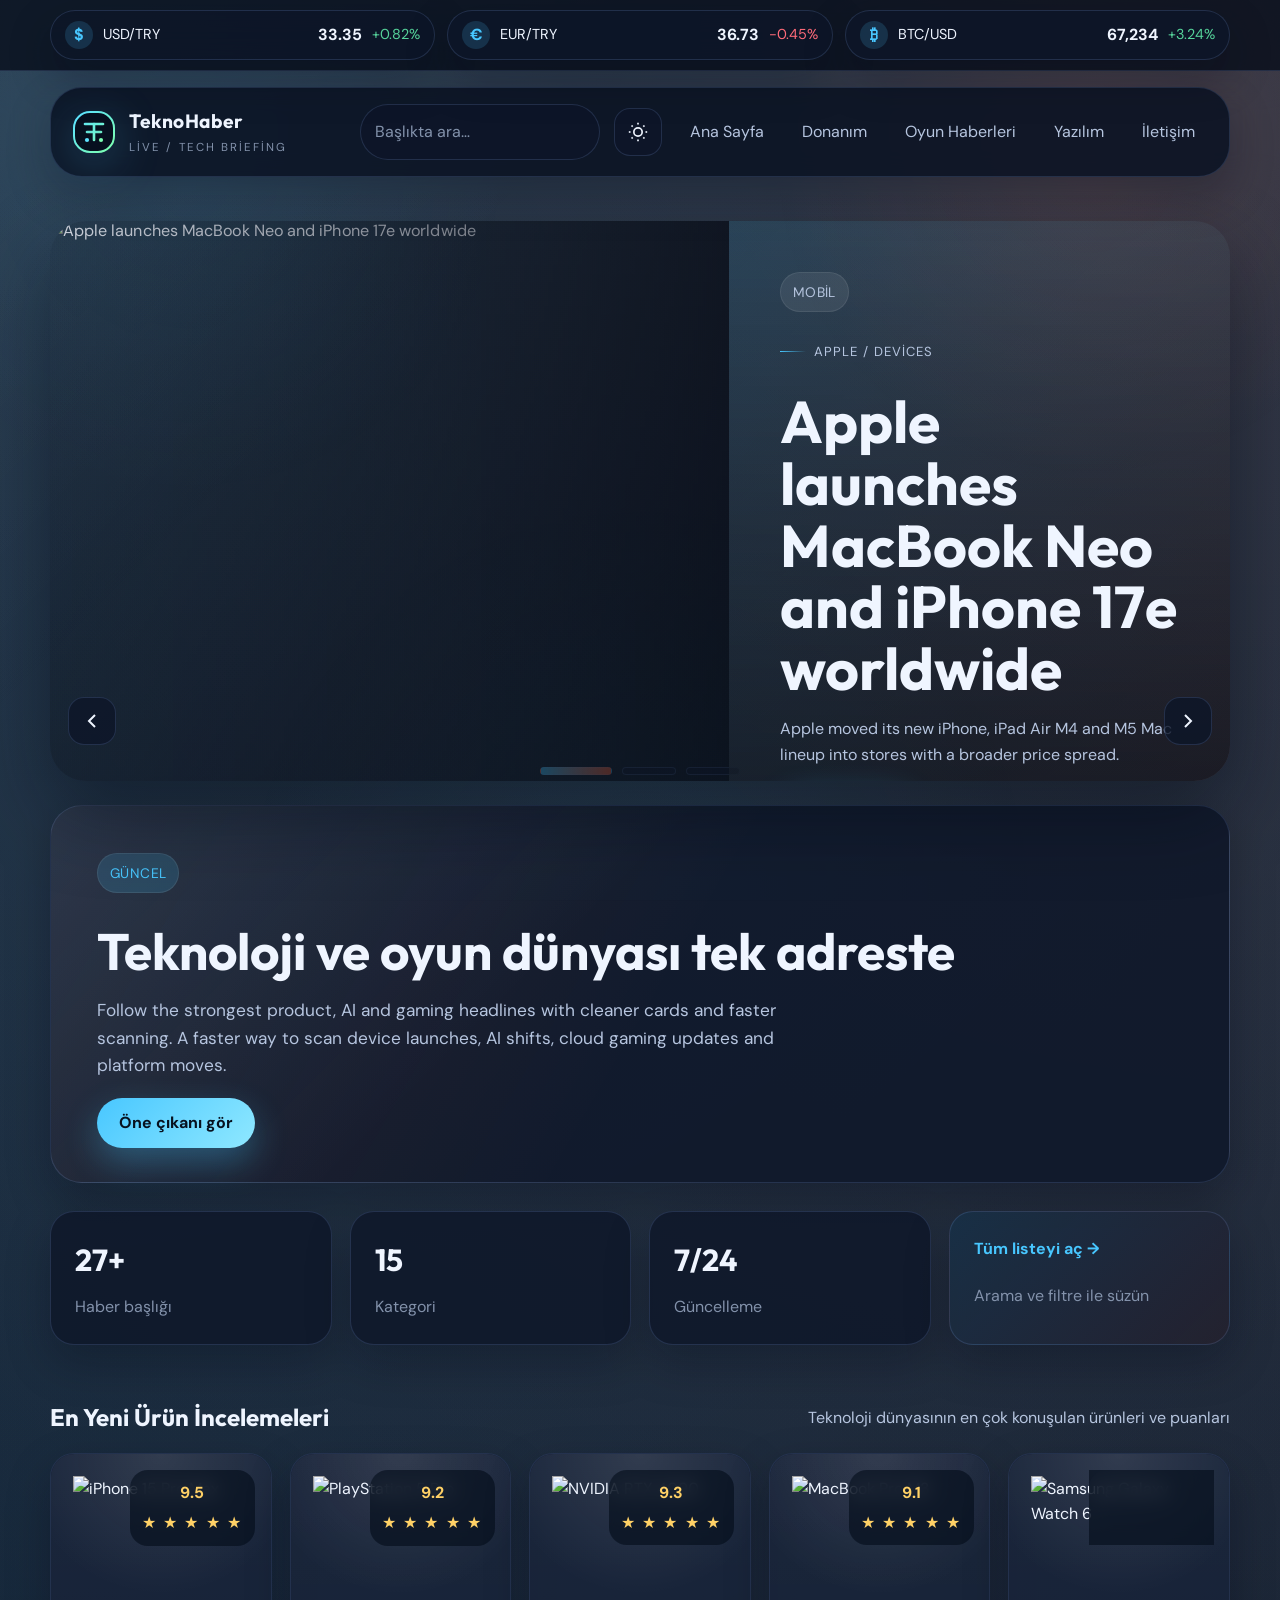
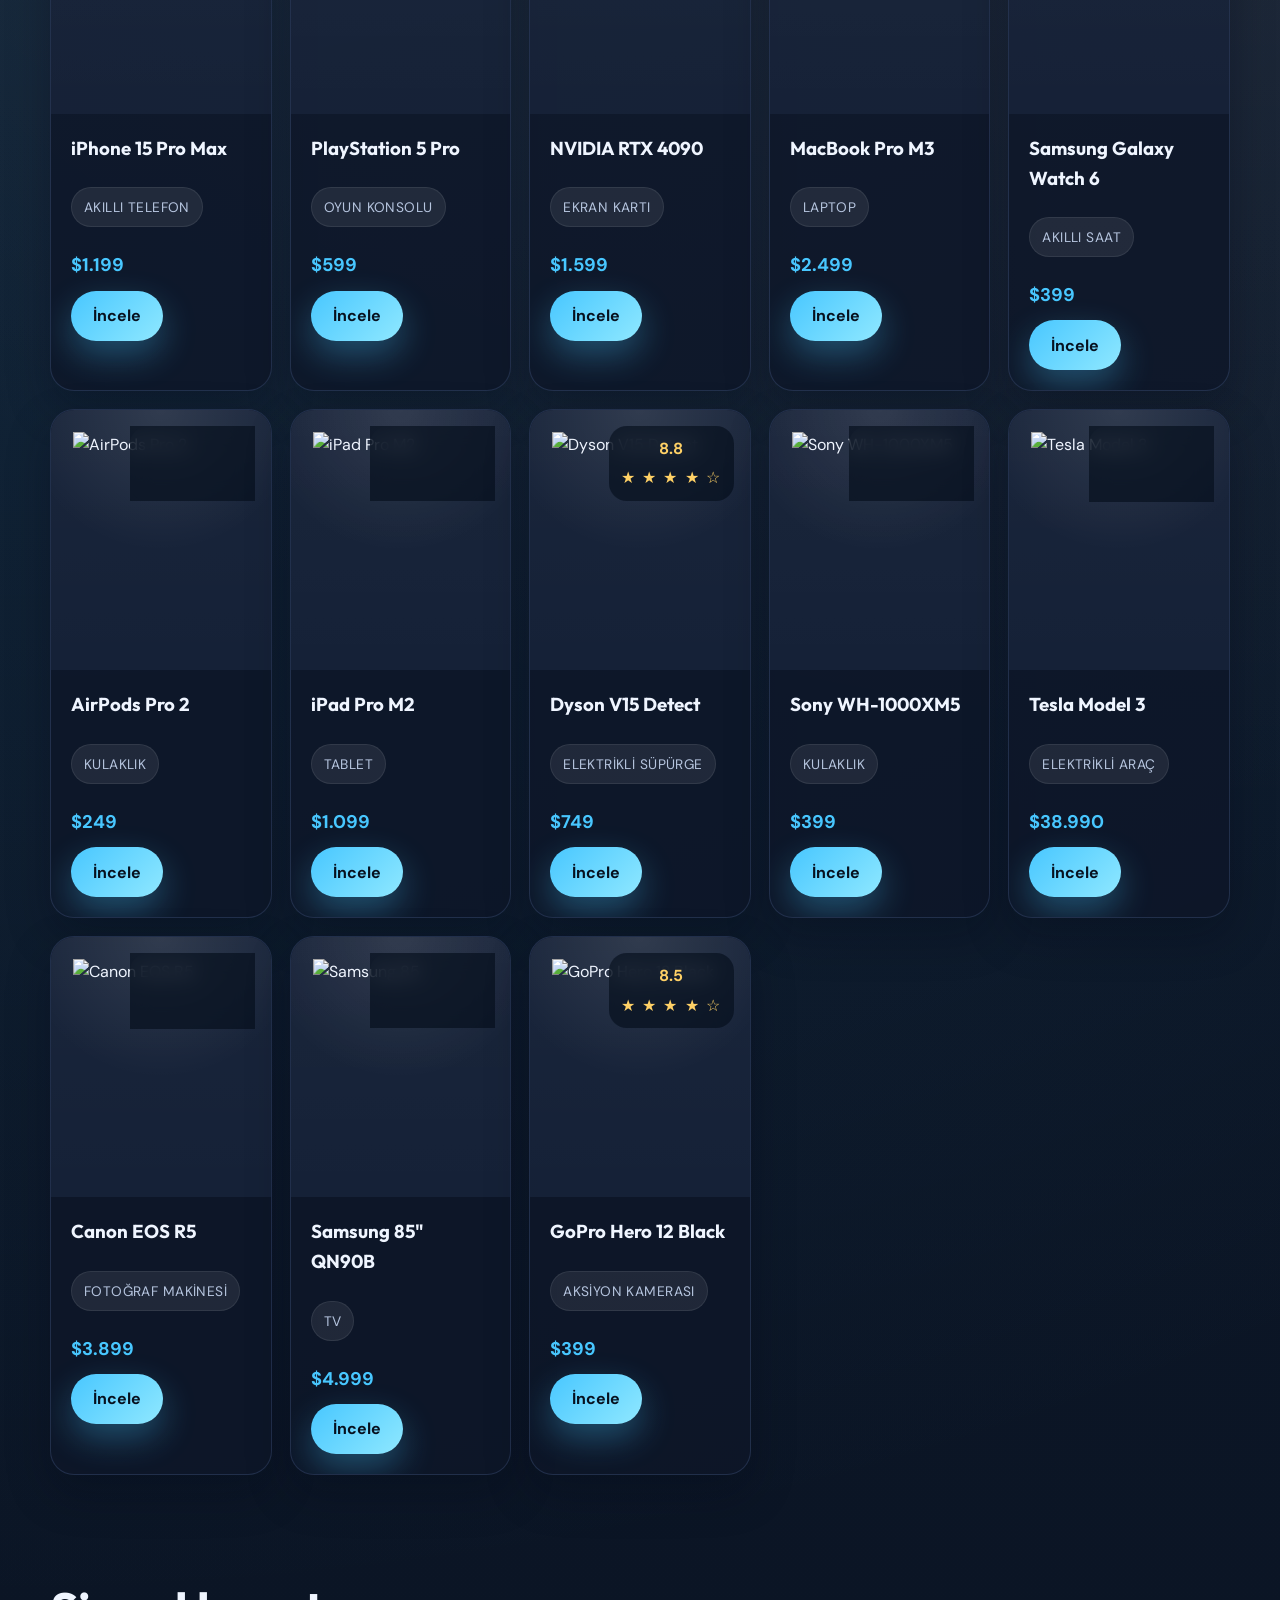
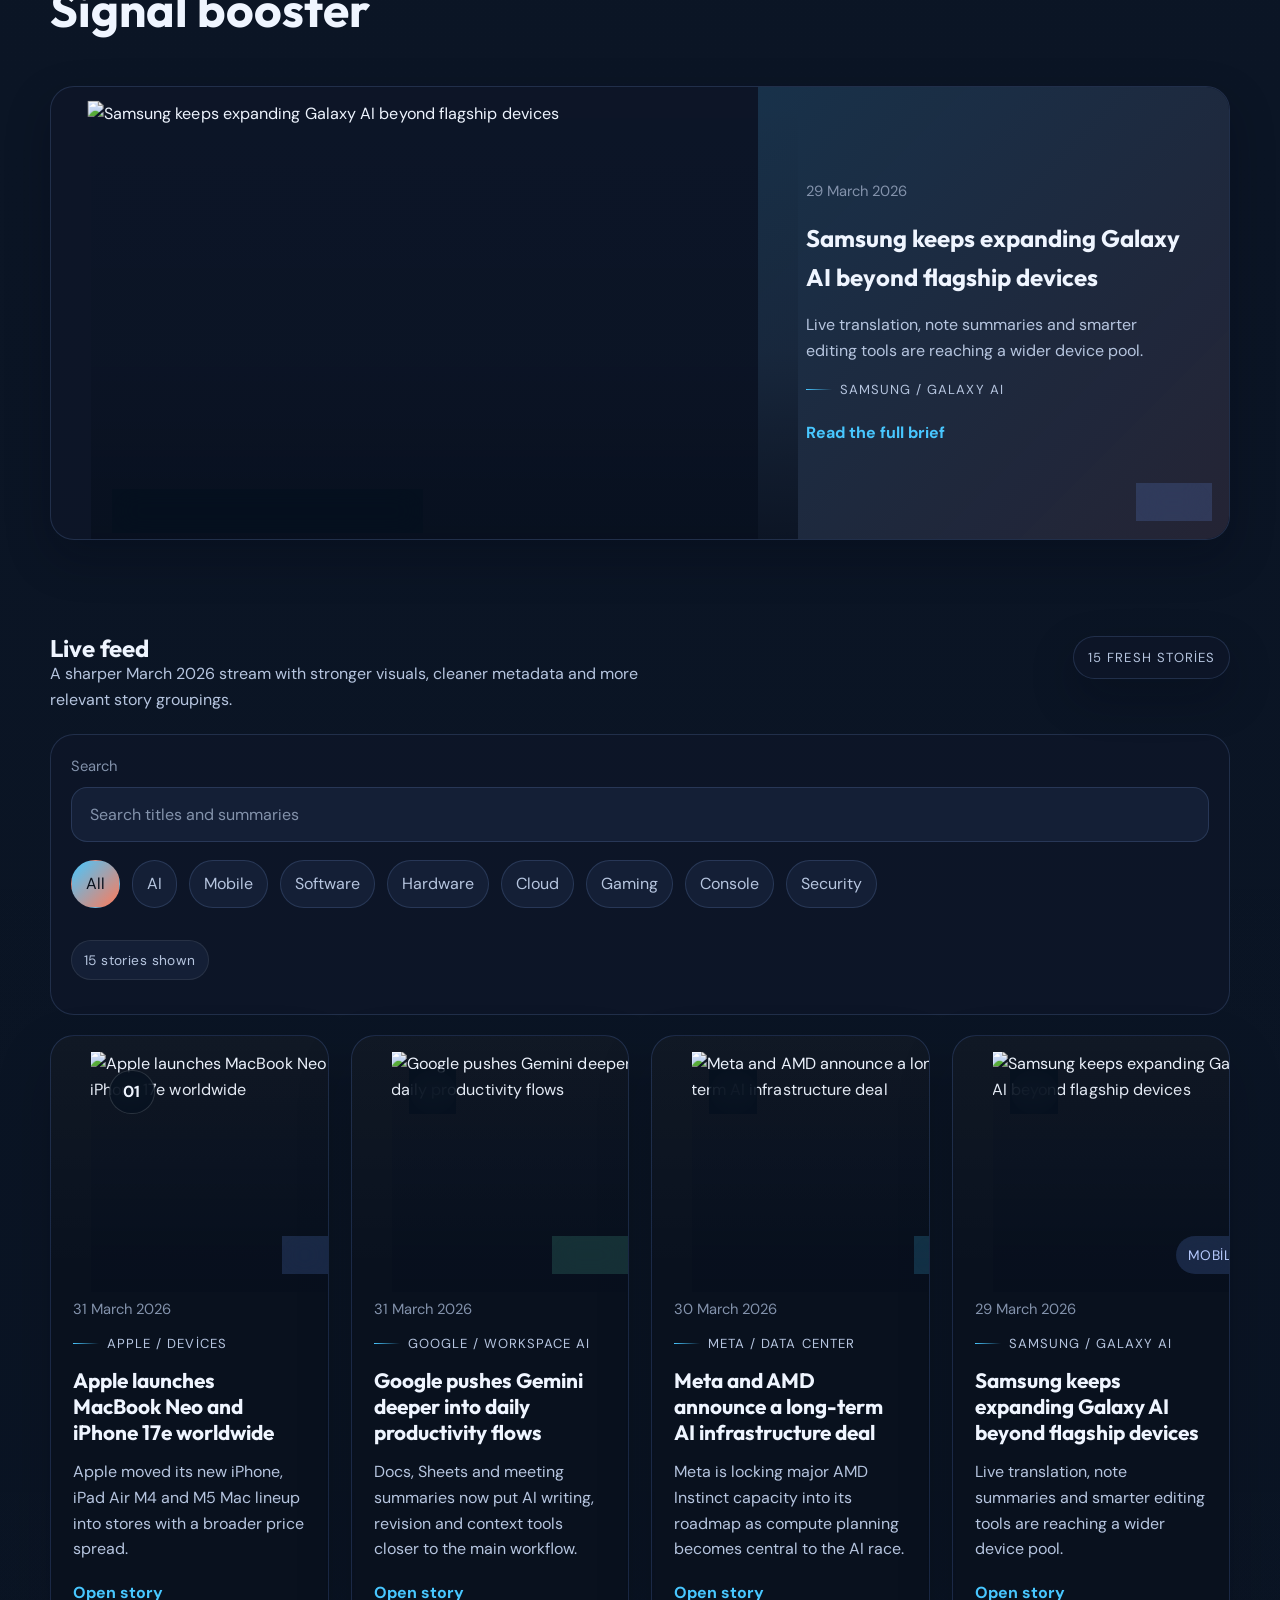
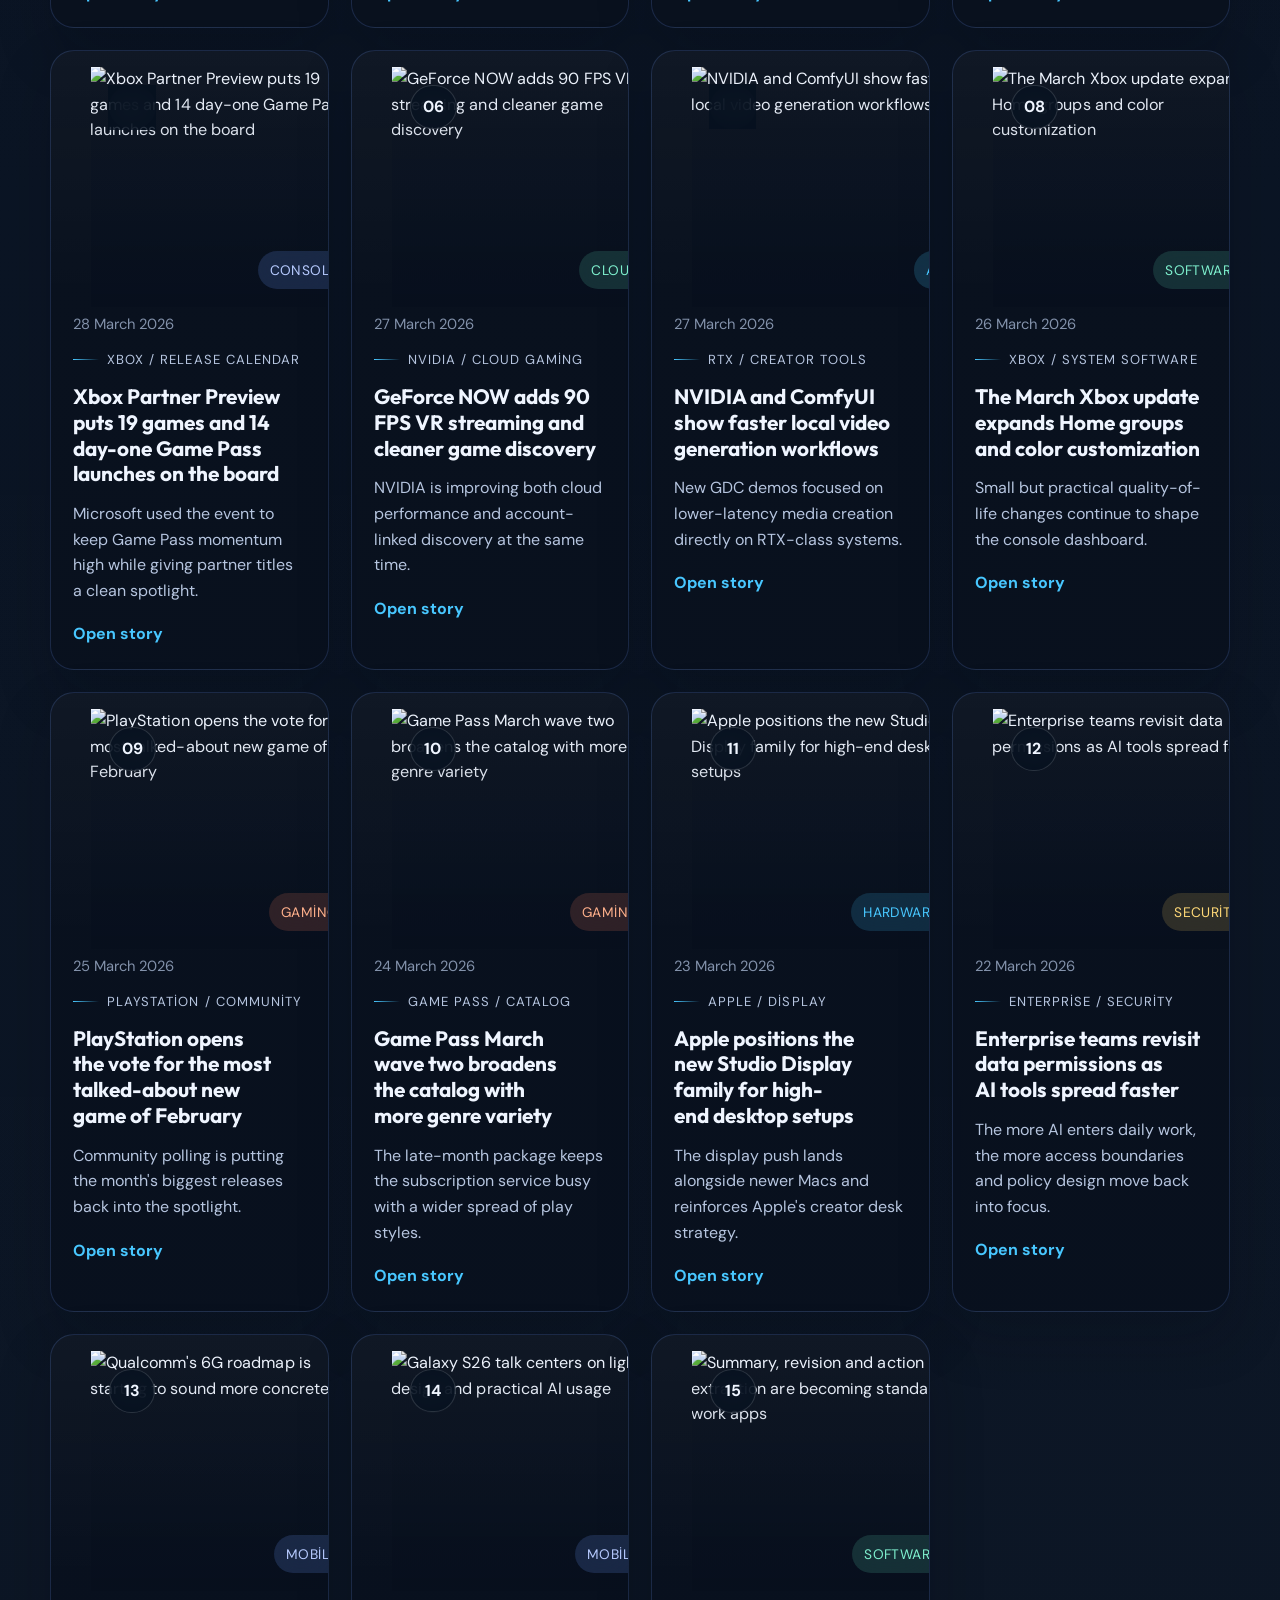
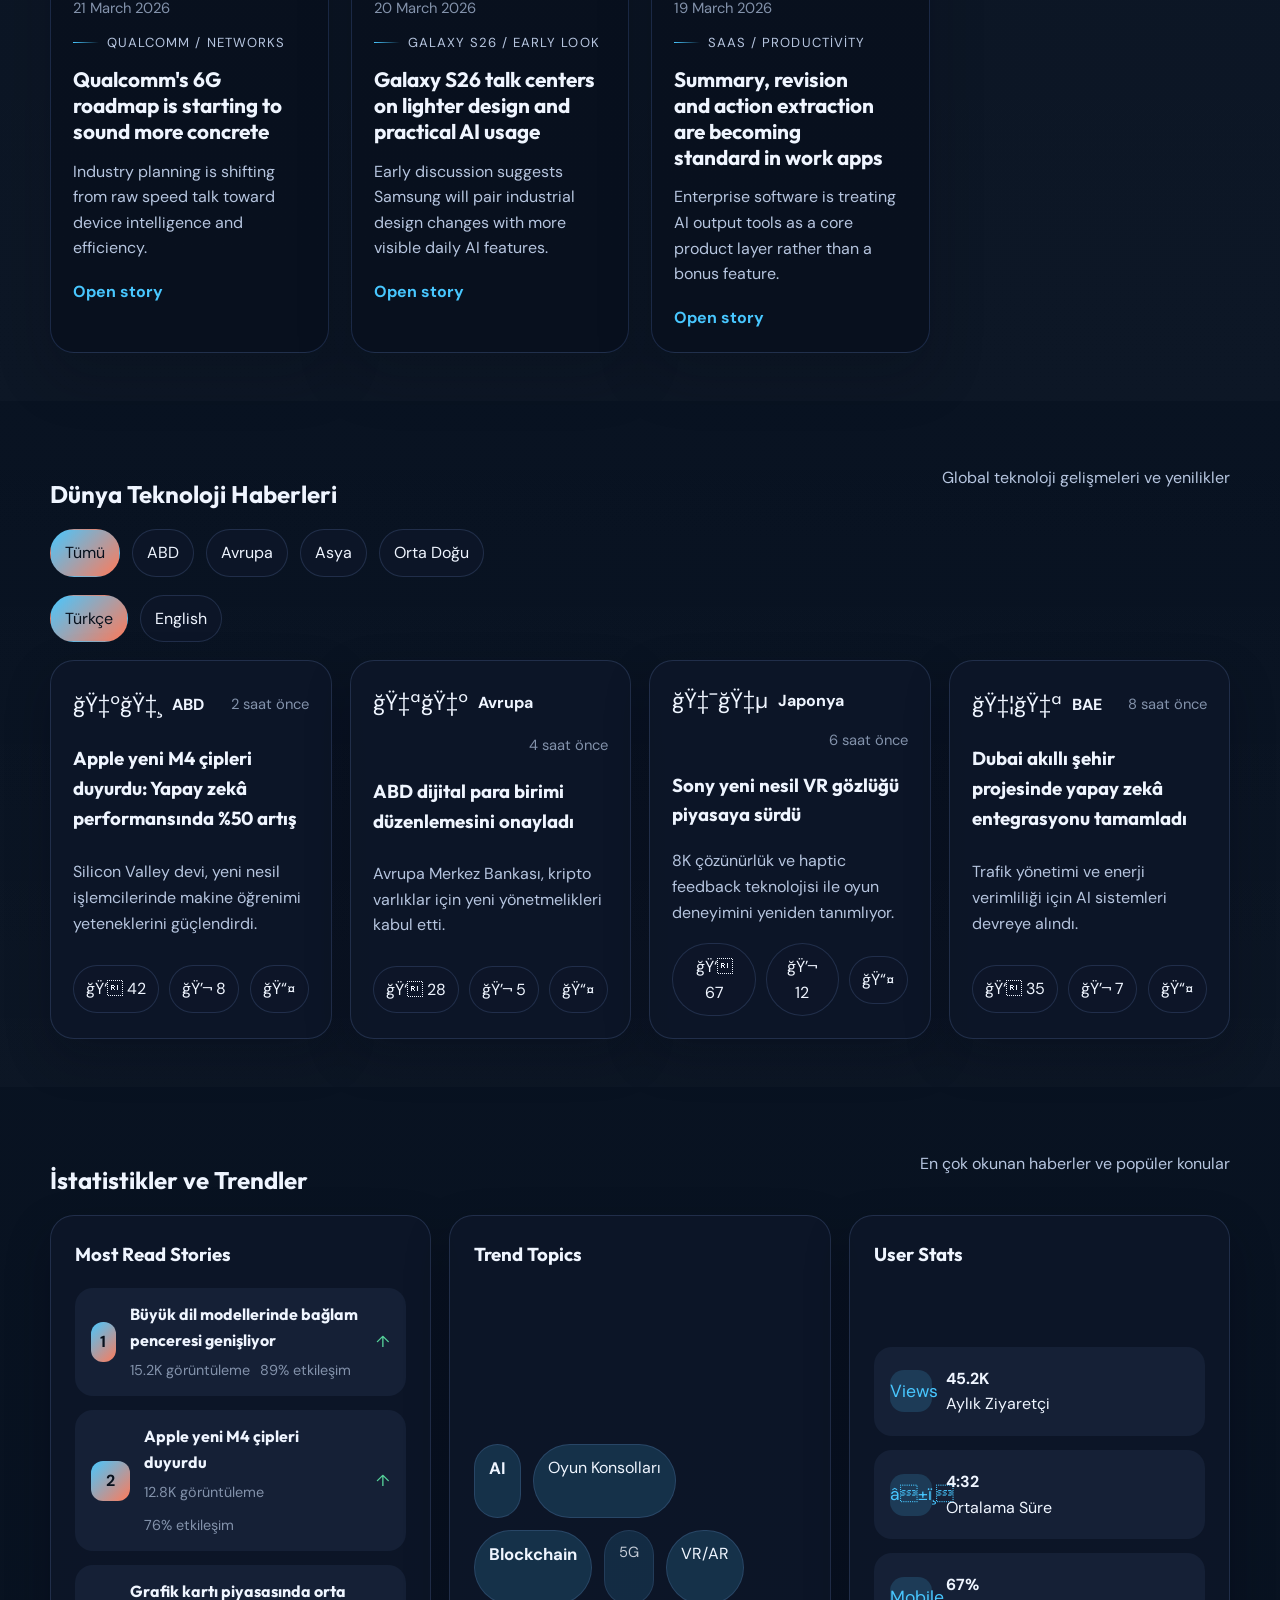
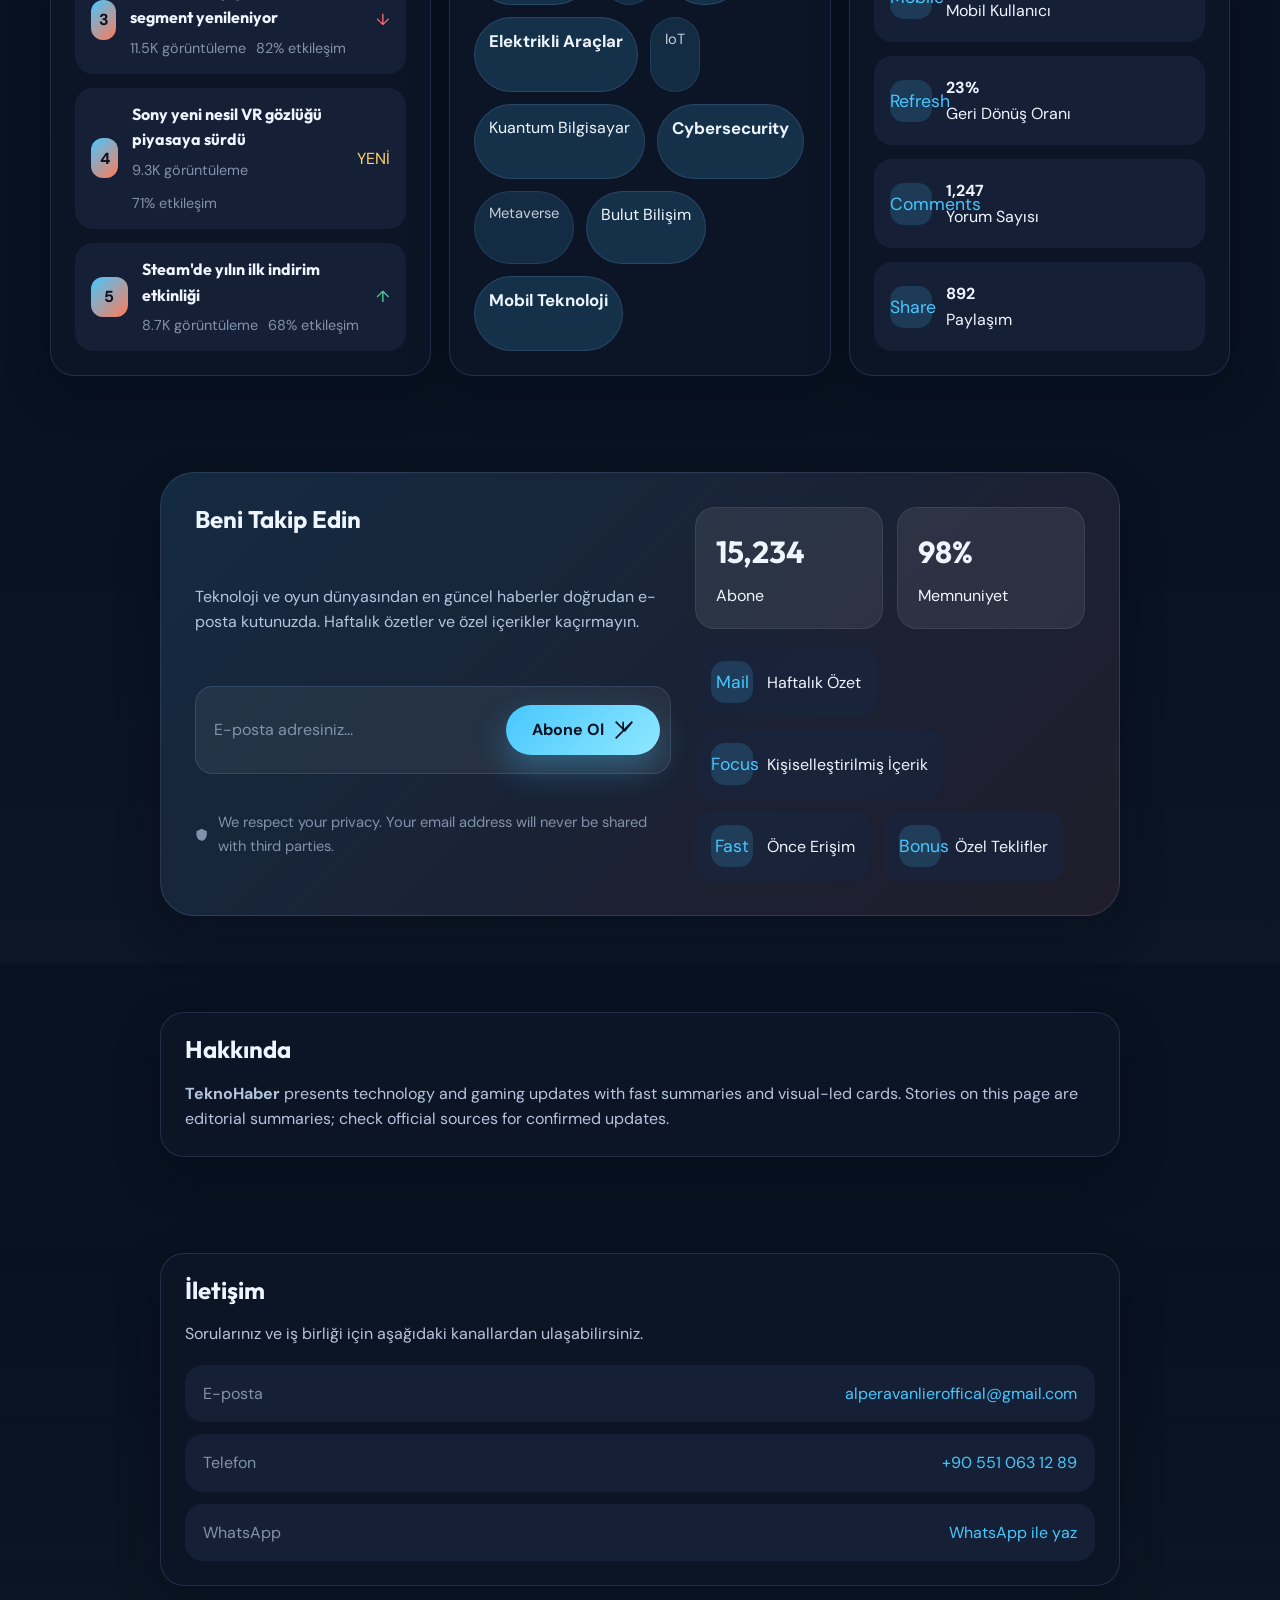
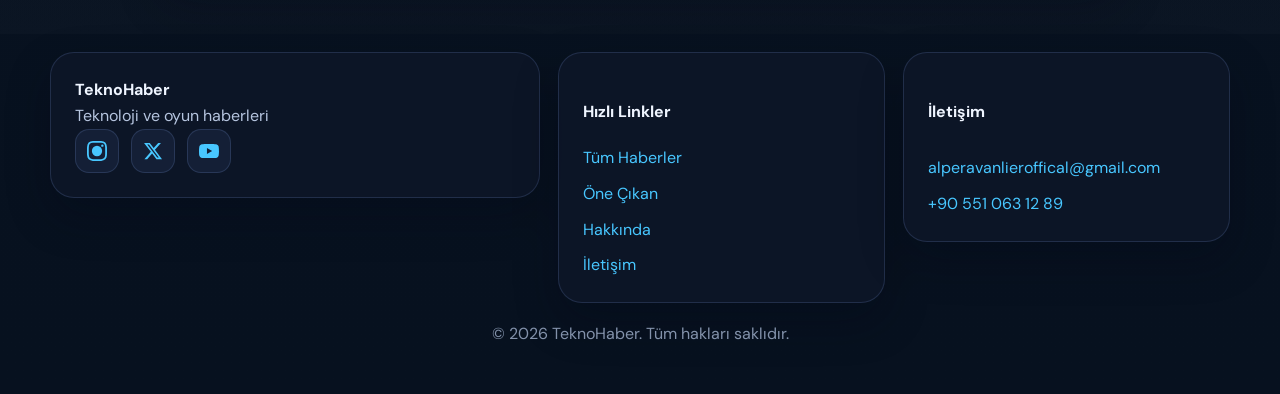
==== commit 90e0e71b: "Refresh branding and news feed" ====
--- a/index.html
+++ b/index.html
@@ -1,4064 +1,3343 @@
-﻿<!DOCTYPE html>
-
-<html lang="tr">
-
-<head>
-
-  <meta charset="UTF-8" />
-
-  <meta name="viewport" content="width=device-width, initial-scale=1" />
-
-  <meta name="description" content="TeknoHaber — teknoloji ve oyun dünyasından güncel haberler, görseller ve özetler." />
-
-  <title>TeknoHaber | Teknoloji ve Oyun Haberleri</title>
-
-  <link rel="preconnect" href="https://fonts.googleapis.com" />
-
-  <link rel="preconnect" href="https://fonts.gstatic.com" crossorigin />
-
-  <link href="https://fonts.googleapis.com/css2?family=DM+Sans:ital,opsz,wght@0,9..40,400;0,9..40,600;0,9..40,700;1,9..40,400&family=Outfit:wght@500;600;700&display=swap" rel="stylesheet" />
-
-  <link rel="stylesheet" href="styles.css" />
-
-</head>
-
-<body>
-
-  <div class="bg-layer" aria-hidden="true"></div>
-
-  <a class="skip-link" href="#haberler">Haberlere atla</a>
-
-
-
-  <!-- Economy Bar -->
-
-  <div class="economy-bar">
-
-    <div class="wrap economy-bar__content">
-
-      <div class="economy-item">
-
-        <span class="economy-icon">$</span>
-
-        <span class="economy-label">USD/TRY</span>
-
-        <span class="economy-value" id="dolar-rate">32.45</span>
-
-        <span class="economy-change economy-change--up">+0.82%</span>
-
-      </div>
-
-      <div class="economy-item">
-
-        <span class="economy-icon">€</span>
-
-        <span class="economy-label">EUR/TRY</span>
-
-        <span class="economy-value" id="euro-rate">35.12</span>
-
-        <span class="economy-change economy-change--down">-0.45%</span>
-
-      </div>
-
-      <div class="economy-item">
-
-        <span class="economy-icon">₿</span>
-
-        <span class="economy-label">BTC/USD</span>
-
-        <span class="economy-value" id="btc-rate">67,234</span>
-
-        <span class="economy-change economy-change--up">+3.24%</span>
-
-      </div>
-
-    </div>
-
-  </div>
-
-
-
-  <header class="site-header">
-
-    <div class="wrap header-inner">
-
-      <a class="logo" href="#">
-        <svg class="logo-icon" width="40" height="40" viewBox="0 0 40 40" fill="none" xmlns="http://www.w3.org/2000/svg">
-          <!-- Arka plan daire -->
-          <circle cx="20" cy="20" r="18" fill="var(--bg)" stroke="var(--accent)" stroke-width="2"/>
-          
-          <!-- T harfi - teknoloji temalÄ± -->
-          <path d="M12 10h16v2h-16v-2z" fill="var(--accent)"/>
-          <path d="M12 14h16v2h-16v-2z" fill="var(--accent)"/>
-          <path d="M12 18h10v2h-10v-2z" fill="var(--accent)"/>
-          
-          <!-- Ä°konik teknoloji sembolleri -->
-          <circle cx="15" cy="25" r="1.5" fill="var(--accent)" opacity="0.8"/>
-          <circle cx="25" cy="25" r="1.5" fill="var(--accent)" opacity="0.8"/>
-          
-          <!-- Parlama efektleri -->
-          <path d="M20 8l1-2l1 2" stroke="var(--accent)" stroke-width="1.5" stroke-linecap="round" opacity="0.6"/>
-          <path d="M20 8l-1-2l-1 2" stroke="var(--accent)" stroke-width="1.5" stroke-linecap="round" opacity="0.6"/>
-        </svg>
-        <span class="logo-text">TeknoHaber</span>
-      </a>
-
-      <button class="mobile-menu-toggle" id="mobile-menu-toggle" aria-label="Menüyü aç/kapat">
-
-        <span></span>
-
-        <span></span>
-
-        <span></span>
-
-      </button>
-
-      <div class="header-tools">
-
-        <label class="header-search" for="nav-search">
-
-          <span class="visually-hidden">Haberlerde ara</span>
-
-          <input type="search" id="nav-search" class="search-input search-input--nav" placeholder="Başlıkta ara…" autocomplete="off" />
-
-        </label>
-
-        <button class="theme-toggle" id="theme-toggle" aria-label="Temayı değiştir">
-          <svg width="20" height="20" viewBox="0 0 24 24" fill="none" stroke="currentColor" stroke-width="2">
-            <circle cx="12" cy="12" r="5"/>
-            <line x1="12" y1="1" x2="12" y2="3"/>
-            <line x1="12" y1="21" x2="12" y2="23"/>
-            <line x1="4.22" y1="4.22" x2="5.64" y2="5.64"/>
-            <line x1="18.36" y1="18.36" x2="19.78" y2="19.78"/>
-            <line x1="1" y1="12" x2="3" y2="12"/>
-            <line x1="21" y1="12" x2="23" y2="12"/>
-            <line x1="4.22" y1="19.78" x2="5.64" y2="18.36"/>
-            <line x1="18.36" y1="5.64" x2="19.78" y2="4.22"/>
-          </svg>
-        </button>
-
-        <nav class="nav" id="main-nav" aria-label="Ana menü">
-
-          <a href="#haberler" class="nav-link">Ana Sayfa</a>
-
-          <a href="#haberler" data-filter="hardware" class="nav-link">Donanım</a>
-
-          <a href="#haberler" data-filter="game" class="nav-link">Oyun Haberleri</a>
-
-          <a href="#haberler" data-filter="software" class="nav-link">Yazılım</a>
-
-          <a href="#iletisim" class="nav-link">İletişim</a>
-
-        </nav>
-
-      </div>
-
-    </div>
-
-  </header>
-
-
-
-  <main>
-
-    <!-- Hero Slider Section -->
-
-    <section class="hero-slider">
-
-      <div class="hero-slider__container">
-
-        <div class="hero-slide hero-slide--active">
-
-          <div class="hero-slide__image">
-
-            <img src="https://picsum.photos/seed/teknohaber-img-1/1200/800" alt="Büyük dil modellerinde bağlam penceresi genişliyor" />
-
-          </div>
-
-          <div class="hero-slide__content">
-
-            <span class="hero-slide__tag">Yapay ZekÃ¢</span>
-
-            <h2 class="hero-slide__title">Büyük Dil Modellerinde Bağlam Penceresi Genişliyor</h2>
-
-            <p class="hero-slide__desc">Uzun dokümanları tek seferde işleyebilen yeni mimariler, araştırma ve üretkenlik araçlarında tartışma başlattı.</p>
-
-            <a href="#haber-1" class="hero-slide__cta">Hemen Oku</a>
-
-          </div>
-
-        </div>
-
-        
-
-        <div class="hero-slide">
-
-          <div class="hero-slide__image">
-
-            <img src="https://picsum.photos/seed/teknohaber-img-2/1200/800" alt="Grafik kartı piyasasında orta segment yenileniyor" />
-
-          </div>
-
-          <div class="hero-slide__content">
-
-            <span class="hero-slide__tag">Donanım</span>
-
-            <h2 class="hero-slide__title">Grafik Kartı Piyasasında Orta Segment Yenileniyor</h2>
-
-            <p class="hero-slide__desc">1080p ve 1440p oyunlarda güç tüketimi ile performans dengesi yeni kartlarda öncelik haline geldi.</p>
-
-            <a href="#haber-3" class="hero-slide__cta">Hemen Oku</a>
-
-          </div>
-
-        </div>
-
-        
-
-        <div class="hero-slide">
-
-          <div class="hero-slide__image">
-
-            <img src="https://picsum.photos/seed/teknohaber-img-3/1200/800" alt="Açık dünya RPG'sinde mod desteği resmileşti" />
-
-          </div>
-
-          <div class="hero-slide__content">
-
-            <span class="hero-slide__tag">Oyun</span>
-
-            <h2 class="hero-slide__title">Açık Dünya RPG'sinde Mod Desteği Resmileşti</h2>
-
-            <p class="hero-slide__desc">Topluluk içerikleri resmi araçlarla mağazaya taşınabilecek; çeviri ve düzenleme paketleri öne çıkıyor.</p>
-
-            <a href="#haber-2" class="hero-slide__cta">Hemen Oku</a>
-
-          </div>
-
-        </div>
-
-      </div>
-
-      
-
-      <!-- Slider Controls -->
-
-      <div class="hero-slider__controls">
-
-        <button class="hero-slider__nav hero-slider__nav--prev" id="hero-prev" aria-label="Önceki haber">
-
-          <svg width="24" height="24" viewBox="0 0 24 24" fill="none" stroke="currentColor" stroke-width="2">
-
-            <path d="M15 18l-6-6 6-6"/>
-
-          </svg>
-
-        </button>
-
-        <button class="hero-slider__nav hero-slider__nav--next" id="hero-next" aria-label="Sonraki haber">
-
-          <svg width="24" height="24" viewBox="0 0 24 24" fill="none" stroke="currentColor" stroke-width="2">
-
-            <path d="M9 18l6-6-6-6"/>
-
-          </svg>
-
-        </button>
-
-      </div>
-
-      
-
-      <!-- Slider Indicators -->
-
-      <div class="hero-slider__indicators">
-
-        <button class="hero-slider__indicator hero-slider__indicator--active" data-slide="0" aria-label="1. habere git"></button>
-
-        <button class="hero-slider__indicator" data-slide="1" aria-label="2. habere git"></button>
-
-        <button class="hero-slider__indicator" data-slide="2" aria-label="3. habere git"></button>
-
-      </div>
-
-    </section>
-
-
-
-    <section class="hero">
-
-      <div class="wrap hero-inner">
-
-        <p class="eyebrow">Güncel</p>
-
-        <h1>Teknoloji ve oyun dünyası tek adreste</h1>
-
-        <p class="lead">
-
-          GÃ¶rsel Ã¶zetler, kategori filtreleri ve arama ile haberlere hÄ±zlÄ±ca ulaÅŸÄ±n.
-
-          TeknoHaber â€” teknoloji, oyun ve dijital gÃ¼ndem.
-
-        </p>
-
-        <a class="btn" href="#one-cikan">Öne çıkanı gör</a>
-
-      </div>
-
-    </section>
-
-
-
-    <section class="stats-strip" aria-label="Site özeti">
-
-      <div class="wrap stats-grid">
-
-        <div class="stat-card">
-
-          <span class="stat-card__value" data-count="27">27+</span>
-
-          <span class="stat-card__label">Haber başlığı</span>
-
-        </div>
-
-        <div class="stat-card">
-
-          <span class="stat-card__value">15</span>
-
-          <span class="stat-card__label">Kategori</span>
-
-        </div>
-
-        <div class="stat-card">
-
-          <span class="stat-card__value">7/24</span>
-
-          <span class="stat-card__label">Güncelleme</span>
-
-        </div>
-
-        <div class="stat-card stat-card--cta">
-
-          <a class="stat-card__link" href="#haberler">Tüm listeyi aç →</a>
-
-          <span class="stat-card__hint">Arama ve filtre ile süzün</span>
-
-        </div>
-
-      </div>
-
-    </section>
-
-
-
-    <!-- Products Reviews Section -->
-
-    <section id="urunler" class="section">
-
-      <div class="wrap">
-
-        <div class="section-head">
-
-          <h2>En Yeni Ürün İncelemeleri</h2>
-
-          <p class="section-desc">Teknoloji dünyasının en çok konuşulan ürünleri ve puanları</p>
-
-        </div>
-
-
-        <div class="products-grid">
-
-          <article class="product-card">
-
-            <div class="product-card__image">
-
-              <img src="https://picsum.photos/seed/teknohaber-img-4/1200/800" alt="iPhone 15 Pro Max" />
-
-              <div class="product-card__rating">
-
-                <span class="rating-score">9.5</span>
-
-                <div class="rating-stars">
-
-                  <span class="star">★</span>
-
-                  <span class="star">★</span>
-
-                  <span class="star">★</span>
-
-                  <span class="star">★</span>
-
-                  <span class="star">★</span>
-
-                </div>
-
-              </div>
-
-            </div>
-
-            <div class="product-card__content">
-
-              <h3>iPhone 15 Pro Max</h3>
-
-              <p class="product-category">Akıllı Telefon</p>
-
-              <div class="product-price">$1.199</div>
-
-              <a href="#" class="product-card__cta">İncele</a>
-
-            </div>
-
-          </article>
-
-          <article class="product-card">
-
-            <div class="product-card__image">
-
-              <img src="https://picsum.photos/seed/teknohaber-img-5/1200/800" alt="PlayStation 5 Pro" />
-
-              <div class="product-card__rating">
-
-                <span class="rating-score">9.2</span>
-
-                <div class="rating-stars">
-
-                  <span class="star">★</span>
-
-                  <span class="star">★</span>
-
-                  <span class="star">★</span>
-
-                  <span class="star">★</span>
-
-                  <span class="star">★</span>
-
-                </div>
-
-              </div>
-
-            </div>
-
-            <div class="product-card__content">
-
-              <h3>PlayStation 5 Pro</h3>
-
-              <p class="product-category">Oyun Konsolu</p>
-
-              <div class="product-price">$599</div>
-
-              <a href="#" class="product-card__cta">İncele</a>
-
-            </div>
-
-          </article>
-
-          <article class="product-card">
-
-            <div class="product-card__image">
-
-              <img src="https://picsum.photos/seed/teknohaber-img-6/1200/800" alt="NVIDIA RTX 4090" />
-
-              <div class="product-card__rating">
-
-                <span class="rating-score">9.3</span>
-
-                <div class="rating-stars">
-
-                  <span class="star">★</span>
-
-                  <span class="star">★</span>
-
-                  <span class="star">★</span>
-
-                  <span class="star">★</span>
-
-                  <span class="star">★</span>
-
-                </div>
-
-              </div>
-
-            </div>
-
-            <div class="product-card__content">
-
-              <h3>NVIDIA RTX 4090</h3>
-
-              <p class="product-category">Ekran Kartı</p>
-
-              <div class="product-price">$1.599</div>
-
-              <a href="#" class="product-card__cta">İncele</a>
-
-            </div>
-
-          </article>
-
-          <article class="product-card">
-
-            <div class="product-card__image">
-
-              <img src="https://picsum.photos/seed/teknohaber-img-7/1200/800" alt="MacBook Pro M3" />
-
-              <div class="product-card__rating">
-
-                <span class="rating-score">9.1</span>
-
-                <div class="rating-stars">
-
-                  <span class="star">★</span>
-
-                  <span class="star">★</span>
-
-                  <span class="star">★</span>
-
-                  <span class="star">★</span>
-
-                  <span class="star">★</span>
-
-                </div>
-
-              </div>
-
-            </div>
-
-            <div class="product-card__content">
-
-              <h3>MacBook Pro M3</h3>
-
-              <p class="product-category">Laptop</p>
-
-              <div class="product-price">$2.499</div>
-
-              <a href="#" class="product-card__cta">İncele</a>
-
-            </div>
-
-          </article>
-
-          <article class="product-card">
-
-            <div class="product-card__image">
-
-              <img src="https://picsum.photos/seed/teknohaber-img-8/1200/800" alt="Samsung Galaxy Watch 6" />
-
-              <div class="product-card__rating">
-
-                <span class="rating-score">8.7</span>
-
-                <div class="rating-stars">
-
-                  <span class="star">★</span>
-
-                  <span class="star">★</span>
-
-                  <span class="star">★</span>
-
-                  <span class="star">★</span>
-
-                  <span class="star">☆</span>
-
-                </div>
-
-              </div>
-
-            </div>
-
-            <div class="product-card__content">
-
-              <h3>Samsung Galaxy Watch 6</h3>
-
-              <p class="product-category">Akıllı Saat</p>
-
-              <div class="product-price">$399</div>
-
-              <a href="#" class="product-card__cta">İncele</a>
-
-            </div>
-
-          </article>
-
-          <article class="product-card">
-
-            <div class="product-card__image">
-
-              <img src="https://picsum.photos/seed/teknohaber-img-9/1200/800" alt="AirPods Pro 2" />
-
-              <div class="product-card__rating">
-
-                <span class="rating-score">8.9</span>
-
-                <div class="rating-stars">
-
-                  <span class="star">★</span>
-
-                  <span class="star">★</span>
-
-                  <span class="star">★</span>
-
-                  <span class="star">★</span>
-
-                  <span class="star">☆</span>
-
-                </div>
-
-              </div>
-
-            </div>
-
-            <div class="product-card__content">
-
-              <h3>AirPods Pro 2</h3>
-
-              <p class="product-category">Kulaklık</p>
-
-              <div class="product-price">$249</div>
-
-              <a href="#" class="product-card__cta">İncele</a>
-
-            </div>
-
-          </article>
-
-          <article class="product-card">
-
-            <div class="product-card__image">
-
-              <img src="https://picsum.photos/seed/teknohaber-img-10/1200/800" alt="iPad Pro M2" />
-
-              <div class="product-card__rating">
-
-                <span class="rating-score">9.0</span>
-
-                <div class="rating-stars">
-
-                  <span class="star">★</span>
-
-                  <span class="star">★</span>
-
-                  <span class="star">★</span>
-
-                  <span class="star">★</span>
-
-                  <span class="star">★</span>
-
-                </div>
-
-              </div>
-
-            </div>
-
-            <div class="product-card__content">
-
-              <h3>iPad Pro M2</h3>
-
-              <p class="product-category">Tablet</p>
-
-              <div class="product-price">$1.099</div>
-
-              <a href="#" class="product-card__cta">İncele</a>
-
-            </div>
-
-          </article>
-
-          <article class="product-card">
-
-            <div class="product-card__image">
-
-              <img src="https://picsum.photos/seed/teknohaber-img-11/1200/800" alt="Dyson V15 Detect" />
-
-              <div class="product-card__rating">
-
-                <span class="rating-score">8.8</span>
-
-                <div class="rating-stars">
-
-                  <span class="star">★</span>
-
-                  <span class="star">★</span>
-
-                  <span class="star">★</span>
-
-                  <span class="star">★</span>
-
-                  <span class="star">☆</span>
-
-                </div>
-
-              </div>
-
-            </div>
-
-            <div class="product-card__content">
-
-              <h3>Dyson V15 Detect</h3>
-
-              <p class="product-category">Elektrikli Süpürge</p>
-
-              <div class="product-price">$749</div>
-
-              <a href="#" class="product-card__cta">İncele</a>
-
-            </div>
-
-          </article>
-
-          <article class="product-card">
-
-            <div class="product-card__image">
-
-              <img src="https://picsum.photos/seed/teknohaber-img-12/1200/800" alt="Sony WH-1000XM5" />
-
-              <div class="product-card__rating">
-
-                <span class="rating-score">9.4</span>
-
-                <div class="rating-stars">
-
-                  <span class="star">★</span>
-
-                  <span class="star">★</span>
-
-                  <span class="star">★</span>
-
-                  <span class="star">★</span>
-
-                  <span class="star">★</span>
-
-                </div>
-
-              </div>
-
-            </div>
-
-            <div class="product-card__content">
-
-              <h3>Sony WH-1000XM5</h3>
-
-              <p class="product-category">Kulaklık</p>
-
-              <div class="product-price">$399</div>
-
-              <a href="#" class="product-card__cta">İncele</a>
-
-            </div>
-
-          </article>
-
-          <article class="product-card">
-
-            <div class="product-card__image">
-
-              <img src="https://picsum.photos/seed/teknohaber-img-13/1200/800" alt="Tesla Model 3" />
-
-              <div class="product-card__rating">
-
-                <span class="rating-score">8.6</span>
-
-                <div class="rating-stars">
-
-                  <span class="star">★</span>
-
-                  <span class="star">★</span>
-
-                  <span class="star">★</span>
-
-                  <span class="star">★</span>
-
-                  <span class="star">☆</span>
-
-                </div>
-
-              </div>
-
-            </div>
-
-            <div class="product-card__content">
-
-              <h3>Tesla Model 3</h3>
-
-              <p class="product-category">Elektrikli Araç</p>
-
-              <div class="product-price">$38.990</div>
-
-              <a href="#" class="product-card__cta">İncele</a>
-
-            </div>
-
-          </article>
-
-          <article class="product-card">
-
-            <div class="product-card__image">
-
-              <img src="https://picsum.photos/seed/teknohaber-img-14/1200/800" alt="Canon EOS R5" />
-
-              <div class="product-card__rating">
-
-                <span class="rating-score">9.2</span>
-
-                <div class="rating-stars">
-
-                  <span class="star">★</span>
-
-                  <span class="star">★</span>
-
-                  <span class="star">★</span>
-
-                  <span class="star">★</span>
-
-                  <span class="star">★</span>
-
-                </div>
-
-              </div>
-
-            </div>
-
-            <div class="product-card__content">
-
-              <h3>Canon EOS R5</h3>
-
-              <p class="product-category">Fotoğraf Makinesi</p>
-
-              <div class="product-price">$3.899</div>
-
-              <a href="#" class="product-card__cta">İncele</a>
-
-            </div>
-
-          </article>
-
-          <article class="product-card">
-
-            <div class="product-card__image">
-
-              <img src="https://picsum.photos/seed/teknohaber-img-15/1200/800" alt="Samsung 85" QN90B" />
-
-              <div class="product-card__rating">
-
-                <span class="rating-score">8.9</span>
-
-                <div class="rating-stars">
-
-                  <span class="star">★</span>
-
-                  <span class="star">★</span>
-
-                  <span class="star">★</span>
-
-                  <span class="star">★</span>
-
-                  <span class="star">☆</span>
-
-                </div>
-
-              </div>
-
-            </div>
-
-            <div class="product-card__content">
-
-              <h3>Samsung 85" QN90B</h3>
-
-              <p class="product-category">TV</p>
-
-              <div class="product-price">$4.999</div>
-
-              <a href="#" class="product-card__cta">İncele</a>
-
-            </div>
-
-          </article>
-
-          <article class="product-card">
-
-            <div class="product-card__image">
-
-              <img src="https://picsum.photos/seed/teknohaber-img-16/1200/800" alt="GoPro Hero 12 Black" />
-
-              <div class="product-card__rating">
-
-                <span class="rating-score">8.5</span>
-
-                <div class="rating-stars">
-
-                  <span class="star">★</span>
-
-                  <span class="star">★</span>
-
-                  <span class="star">★</span>
-
-                  <span class="star">★</span>
-
-                  <span class="star">☆</span>
-
-                </div>
-
-              </div>
-
-            </div>
-
-            <div class="product-card__content">
-
-              <h3>GoPro Hero 12 Black</h3>
-
-              <p class="product-category">Aksiyon Kamerası</p>
-
-              <div class="product-price">$399</div>
-
-              <a href="#" class="product-card__cta">İncele</a>
-
-            </div>
-
-          </article>
-
-        </div>
-
-      </div>
-
-    </section>
-
-
-
-    <section id="one-cikan" class="featured-wrap section-tight">
-
-      <div class="wrap">
-
-        <h2 class="featured-title">Öne çıkan</h2>
-
-        <article class="featured-card">
-
-          <a class="featured-card__link" href="#haber-1">
-
-            <figure class="featured-card__media">
-
-              <img
-
-                src="https://picsum.photos/seed/teknohaber-img-17/1200/800"
-
-                alt=""
-
-                width="960"
-
-                height="540"
-
-                loading="eager"
-
-                fetchpriority="high"
-
-                decoding="async"
-
-              />
-
-              <figcaption class="visually-hidden">Büyük dil modellerinde bağlam penceresi genişliyor</figcaption>
-
-            </figure>
-
-            <div class="featured-card__content">
-
-              <span class="tag tag-ai">Yapay zekÃ¢</span>
-
-              <time datetime="2026-03-28">28 Mart 2026</time>
-
-              <h2>Büyük dil modellerinde bağlam penceresi genişliyor</h2>
-
-              <p>Uzun dokümanları tek seferde işleyebilen yeni mimariler, araştırma ve üretkenlik araçlarında tartışma başlattı.</p>
-
-              <span class="featured-card__cta">Devamını oku</span>
-
-            </div>
-
-          </a>
-
-        </article>
-
-      </div>
-
-    </section>
-
-
-
-    <section id="haberler" class="section section-alt">
-
-      <div class="wrap">
-
-        <div class="section-head">
-
-          <h2>Tüm haberler</h2>
-
-          <p class="section-desc">Görselli özetler — arama ve kategori ile süzün. Görseller gri tonlamalıdır; göz yormaz.</p>
-
-        </div>
-
-
-
-        <div class="news-toolbar" role="region" aria-label="Haber filtreleri">
-
-          <label class="search-field">
-
-            <span class="search-field__label">Ara</span>
-
-            <input type="search" id="haber-ara" class="search-input" placeholder="Başlık veya özet içinde ara…" autocomplete="off" aria-describedby="haber-sonuc" />
-
-          </label>
-
-          <div class="filter-chips" id="kategori-filtre" role="group" aria-label="Kategori">
-
-            <button type="button" class="chip chip--active" data-filter="all">Tümü</button>
-
-            <button type="button" class="chip" data-filter="ai">Yapay zekÃ¢</button>
-
-            <button type="button" class="chip" data-filter="game">Oyun</button>
-
-            <button type="button" class="chip" data-filter="hardware">Donanım</button>
-
-            <button type="button" class="chip" data-filter="console">Konsol</button>
-
-            <button type="button" class="chip" data-filter="mobile">Mobil</button>
-
-            <button type="button" class="chip" data-filter="security">Güvenlik</button>
-
-            <button type="button" class="chip" data-filter="esport">e-Spor</button>
-
-            <button type="button" class="chip" data-filter="vr">VR / AR</button>
-
-            <button type="button" class="chip" data-filter="indie">İndie</button>
-
-            <button type="button" class="chip" data-filter="cloud">Bulut</button>
-
-            <button type="button" class="chip" data-filter="pc">PC</button>
-
-            <button type="button" class="chip" data-filter="software">Yazılım</button>
-
-            <button type="button" class="chip" data-filter="smart">Akıllı ev</button>
-
-            <button type="button" class="chip" data-filter="retro">Retro</button>
-
-          </div>
-
-          <p id="haber-sonuc" class="news-result" aria-live="polite">27 haber gösteriliyor</p>
-
-        </div>
-
-
-
-        <p id="haber-bos" class="news-empty hidden" role="status">Sonuç bulunamadı. Farklı bir arama veya kategori deneyin.</p>
-
-
-
-        <ul class="news-grid" id="haber-listesi">
-
-          <li class="news-card" id="haber-1" data-category="ai" data-search="büyük dil modellerinde bağlam penceresi genişliyor uzun dokümanları tek seferde işleyebilen yeni mimariler araştırma üretkenlik">
-
-            <article>
-
-              <a class="news-card__link" href="#">
-
-                <figure class="news-card__media">
-
-                  <img src="https://picsum.photos/seed/teknohaber-img-18/1200/800" alt="Büyük dil modellerinde bağlam penceresi genişliyor" width="640" height="360" loading="lazy" decoding="async" />
-
-                  <span class="tag tag-ai">Yapay zekÃ¢</span>
-
-                </figure>
-
-                <div class="news-card__body">
-
-                  <time datetime="2026-03-28">28 Mart 2026</time>
-
-                  <h3>Büyük dil modellerinde bağlam penceresi genişliyor</h3>
-
-                  <p>Uzun dokümanları tek seferde işleyebilen yeni mimariler, araştırma ve üretkenlik araçlarında tartışma başlattı.</p>
-
-                  <span class="news-card__cta">Devamını oku</span>
-
-                </div>
-
-              </a>
-
-            </article>
-
-          </li>
-
-          <li class="news-card" data-category="game" data-search="açık dünya rpg mod desteği resmileşti topluluk içerikleri mağaza çeviri">
-
-            <article>
-
-              <a class="news-card__link" href="#">
-
-                <figure class="news-card__media">
-
-                  <img src="https://picsum.photos/seed/teknohaber-img-19/1200/800" alt="Açık dünya RPG'sinde mod desteği resmileşti" width="640" height="360" loading="lazy" decoding="async" />
-
-                  <span class="tag tag-game">Oyun</span>
-
-                </figure>
-
-                <div class="news-card__body">
-
-                  <time datetime="2026-03-27">27 Mart 2026</time>
-
-                  <h3>Açık dünya RPG'sinde mod desteği resmileşti</h3>
-
-                  <p>Topluluk içerikleri resmi araçlarla mağazaya taşınabilecek; çeviri ve düzenleme paketleri öne çıkıyor.</p>
-
-                  <span class="news-card__cta">Devamını oku</span>
-
-                </div>
-
-              </a>
-
-            </article>
-
-          </li>
-
-          <li class="news-card" data-category="hardware" data-search="grafik kartı orta segment 1080p 1440p güç tüketimi performans">
-
-            <article>
-
-              <a class="news-card__link" href="#">
-
-                <figure class="news-card__media">
-
-                  <img src="https://picsum.photos/seed/teknohaber-img-20/1200/800" alt="Grafik kartı piyasasında orta segment yenileniyor" width="640" height="360" loading="lazy" decoding="async" />
-
-                  <span class="tag tag-hardware">Donanım</span>
-
-                </figure>
-
-                <div class="news-card__body">
-
-                  <time datetime="2026-03-26">26 Mart 2026</time>
-
-                  <h3>Grafik kartı piyasasında orta segment yenileniyor</h3>
-
-                  <p>1080p ve 1440p oyunlarda güç tüketimi ile performans dengesi yeni kartlarda öncelik haline geldi.</p>
-
-                  <span class="news-card__cta">Devamını oku</span>
-
-                </div>
-
-              </a>
-
-            </article>
-
-          </li>
-
-          <li class="news-card" data-category="console" data-search="el konsolu pil ömrü güncelleme taşınabilir oyun">
-
-            <article>
-
-              <a class="news-card__link" href="#">
-
-                <figure class="news-card__media">
-
-                  <img src="https://picsum.photos/seed/teknohaber-img-21/1200/800" alt="El konsolunda pil ömrü güncellemesi yayınlandı" width="640" height="360" loading="lazy" decoding="async" />
-
-                  <span class="tag tag-console">Konsol</span>
-
-                </figure>
-
-                <div class="news-card__body">
-
-                  <time datetime="2026-03-25">25 Mart 2026</time>
-
-                  <h3>El konsolunda pil ömrü güncellemesi yayınlandı</h3>
-
-                  <p>Arka plan işlemleri sınırlandırılarak taşınabilir oyun süresi uzatıldı; kullanıcılar geri bildirimle karşıladı.</p>
-
-                  <span class="news-card__cta">Devamını oku</span>
-
-                </div>
-
-              </a>
-
-            </article>
-
-          </li>
-
-          <li class="news-card" data-category="mobile" data-search="mağaza uygulama gizlilik etiketleri veri toplama geliştirici">
-
-            <article>
-
-              <a class="news-card__link" href="#">
-
-                <figure class="news-card__media">
-
-                  <img src="https://picsum.photos/seed/teknohaber-img-22/1200/800" alt="Üç büyük mağaza uygulama gizlilik etiketlerini sıkılaştırdı" width="640" height="360" loading="lazy" decoding="async" />
-
-                  <span class="tag tag-mobile">Mobil</span>
-
-                </figure>
-
-                <div class="news-card__body">
-
-                  <time datetime="2026-03-24">24 Mart 2026</time>
-
-                  <h3>Üç büyük mağaza uygulama gizlilik etiketlerini sıkılaştırdı</h3>
-
-                  <p>Veri toplama politikaları daha okunur hale getirildi; geliştiricilere geçiş süresi tanındı.</p>
-
-                  <span class="news-card__cta">Devamını oku</span>
-
-                </div>
-
-              </a>
-
-            </article>
-
-          </li>
-
-          <li class="news-card" data-category="cloud" data-search="oyun yayınlama hizmeti bölge sunucu abonelik">
-
-            <article>
-
-              <a class="news-card__link" href="#">
-
-                <figure class="news-card__media">
-
-                  <img src="https://picsum.photos/seed/teknohaber-img-23/1200/800" alt="Oyun yayınlama hizmeti yeni bölgeye açıldı" width="640" height="360" loading="lazy" decoding="async" />
-
-                  <span class="tag tag-cloud">Bulut</span>
-
-                </figure>
-
-                <div class="news-card__body">
-
-                  <time datetime="2026-03-19">19 Mart 2026</time>
-
-                  <h3>Oyun yayınlama hizmeti yeni bölgeye açıldı</h3>
-
-                  <p>Gecikme süreleri için yerel sunucu kümesi devreye alındı; abonelik planlarına oyun paketi eklendi.</p>
-
-                  <span class="news-card__cta">Devamını oku</span>
-
-                </div>
-
-              </a>
-
-            </article>
-
-          </li>
-
-          <li class="news-card" data-category="hardware" data-search="ssd fiyat nvm express kapasite maliyet">
-
-            <article>
-
-              <a class="news-card__link" href="#">
-
-                <figure class="news-card__media">
-
-                  <img src="https://picsum.photos/seed/teknohaber-img-24/1200/800" alt="SSD fiyatlarında kısmi düşüş gözleniyor" width="640" height="360" loading="lazy" decoding="async" />
-
-                  <span class="tag tag-hardware">Donanım</span>
-
-                </figure>
-
-                <div class="news-card__body">
-
-                  <time datetime="2026-03-10">10 Mart 2026</time>
-
-                  <h3>SSD fiyatlarında kısmi düşüş gözleniyor</h3>
-
-                  <p>NVM Express sürücülerde kapasite başına maliyet geçen çeyreğe göre azaldı.</p>
-
-                  <span class="news-card__cta">Devamını oku</span>
-
-                </div>
-
-              </a>
-
-            </article>
-
-          </li>
-
-          <li class="news-card" data-category="security" data-search="kurumsal e-posta kimlik avı çok faktörlü doğrulama kılavuz">
-
-            <article>
-
-              <a class="news-card__link" href="#">
-
-                <figure class="news-card__media">
-
-                  <img src="https://picsum.photos/seed/teknohaber-img-25/1200/800" alt="Kurumsal e-postalarda kimlik avına karşı yeni kılavuz" width="640" height="360" loading="lazy" decoding="async" />
-
-                  <span class="tag tag-security">Güvenlik</span>
-
-                </figure>
-
-                <div class="news-card__body">
-
-                  <time datetime="2026-03-23">23 Mart 2026</time>
-
-                  <h3>Kurumsal e-postalarda kimlik avına karşı yeni kılavuz</h3>
-
-                  <p>Çok faktörlü doğrulama ve alan adı doğrulaması birlikte ele alındı; küçük işletmelere yönelik öneriler yayınlandı.</p>
-
-                  <span class="news-card__cta">Devamını oku</span>
-
-                </div>
-
-              </a>
-
-            </article>
-
-          </li>
-
-          <li class="news-card" data-category="esport" data-search="uluslararası turnuva format çift eleme bilet">
-
-            <article>
-
-              <a class="news-card__link" href="#">
-
-                <figure class="news-card__media">
-
-                  <img src="https://picsum.photos/seed/teknohaber-img-26/1200/800" alt="Uluslararası turnuvada format değişikliği duyuruldu" width="640" height="360" loading="lazy" decoding="async" />
-
-                  <span class="tag tag-esport">e-Spor</span>
-
-                </figure>
-
-                <div class="news-card__body">
-
-                  <time datetime="2026-03-22">22 Mart 2026</time>
-
-                  <h3>Uluslararası turnuvada format değişikliği duyuruldu</h3>
-
-                  <p>Çift eleme ve grup aşaması birleştirildi; seyirci sayısı için bilet satışı erken açıldı.</p>
-
-                  <span class="news-card__cta">Devamını oku</span>
-
-                </div>
-
-              </a>
-
-            </article>
-
-          </li>
-
-          <li class="news-card" data-category="vr" data-search="karma gerçeklik gözlük fiyat ofis eğitim oyun demosu">
-
-            <article>
-
-              <a class="news-card__link" href="#">
-
-                <figure class="news-card__media">
-
-                  <img src="https://picsum.photos/seed/teknohaber-img-27/1200/800" alt="Hafif karma gerçeklik gözlüğü fiyat bandı netleşti" width="640" height="360" loading="lazy" decoding="async" />
-
-                  <span class="tag tag-vr">VR / AR</span>
-
-                </figure>
-
-                <div class="news-card__body">
-
-                  <time datetime="2026-03-21">21 Mart 2026</time>
-
-                  <h3>Hafif karma gerçeklik gözlüğü fiyat bandı netleşti</h3>
-
-                  <p>Ofis ve eğitim senaryoları için odaklanan model, oyun demosu paketiyle geliyor.</p>
-
-                  <span class="news-card__cta">Devamını oku</span>
-
-                </div>
-
-              </a>
-
-            </article>
-
-          </li>
-
-          <li class="news-card" data-category="indie" data-search="türkiye yapımı bulmaca oyun ödül festival yaratıcı oynanış">
-
-            <article>
-
-              <a class="news-card__link" href="#">
-
-                <figure class="news-card__media">
-
-                  <img src="https://picsum.photos/seed/teknohaber-img-28/1200/800" alt="Türkiye yapımı bulmaca oyunu ödül listesinde" width="640" height="360" loading="lazy" decoding="async" />
-
-                  <span class="tag tag-indie">İndie</span>
-
-                </figure>
-
-                <div class="news-card__body">
-
-                  <time datetime="2026-03-20">20 Mart 2026</time>
-
-                  <h3>Türkiye yapımı bulmaca oyunu ödül listesinde</h3>
-
-                  <p>UluslararasÄ± festivalde â€œyaratÄ±cÄ± oynanÄ±ÅŸâ€ kategorisinde aday gÃ¶sterildi.</p>
-
-                  <span class="news-card__cta">Devamını oku</span>
-
-                </div>
-
-              </a>
-
-            </article>
-
-          </li>
-
-          <li class="news-card" data-category="cloud" data-search="oyun yayınlama hizmeti bölge sunucu abonelik">
-
-            <article>
-
-              <a class="news-card__link" href="#">
-
-                <figure class="news-card__media">
-
-                  <img src="https://picsum.photos/seed/teknohaber-img-29/1200/800" alt="Oyun yayınlama hizmeti yeni bölgeye açıldı" width="640" height="360" loading="lazy" decoding="async" />
-
-                  <span class="tag tag-cloud">Bulut</span>
-
-                </figure>
-
-                <div class="news-card__body">
-
-                  <time datetime="2026-03-19">19 Mart 2026</time>
-
-                  <h3>Oyun yayınlama hizmeti yeni bölgeye açıldı</h3>
-
-                  <p>Gecikme süreleri için yerel sunucu kümesi devreye alındı; abonelik planlarına oyun paketi eklendi.</p>
-
-                  <span class="news-card__cta">Devamını oku</span>
-
-                </div>
-
-              </a>
-
-            </article>
-
-          </li>
-
-          <li class="news-card" data-category="pc" data-search="steam indirim etkinliği istek listesi demo kooperatif">
-
-            <article>
-
-              <a class="news-card__link" href="#">
-
-                <figure class="news-card__media">
-
-                  <img src="https://picsum.photos/seed/teknohaber-img-30/1200/800" alt="Steam'de yılın ilk indirim etkinliği tarihleri açıklandı" width="640" height="360" loading="lazy" decoding="async" />
-
-                  <span class="tag tag-pc">PC</span>
-
-                </figure>
-
-                <div class="news-card__body">
-
-                  <time datetime="2026-03-18">18 Mart 2026</time>
-
-                  <h3>Steam’de yılın ilk indirim etkinliği tarihleri açıklandı</h3>
-
-                  <p>İstek listesi ve demolarla birlikte kooperatif oyunlara vurgu yapılacak.</p>
-
-                  <span class="news-card__cta">Devamını oku</span>
-
-                </div>
-
-              </a>
-
-            </article>
-
-          </li>
-
-          <li class="news-card" data-category="software" data-search="açık kaynak paket yöneticisi güvenlik yayın imzası geçiş">
-
-            <article>
-
-              <a class="news-card__link" href="#">
-
-                <figure class="news-card__media">
-
-                  <img src="https://picsum.photos/seed/teknohaber-img-31/1200/800" alt="Açık kaynak paket yöneticisi güvenlik denetimini sıkılaştırdı" width="640" height="360" loading="lazy" decoding="async" />
-
-                  <span class="tag tag-software">Yazılım</span>
-
-                </figure>
-
-                <div class="news-card__body">
-
-                  <time datetime="2026-03-17">17 Mart 2026</time>
-
-                  <h3>Açık kaynak paket yöneticisi güvenlik denetimini sıkılaştırdı</h3>
-
-                  <p>İki faktörlü yayın imzası zorunluluğu tartışılıyor; geçiş takvimi paylaşıldı.</p>
-
-                  <span class="news-card__cta">Devamını oku</span>
-
-                </div>
-
-              </a>
-
-            </article>
-
-          </li>
-
-          <li class="news-card" data-category="game" data-search="nişancı oyun sezon haritası silah yaması sıralama">
-
-            <article>
-
-              <a class="news-card__link" href="#">
-
-                <figure class="news-card__media">
-
-                  <img src="https://picsum.photos/seed/teknohaber-img-32/1200/800" alt="Ünlü nişancı oyununda yeni sezon haritası geldi" width="640" height="360" loading="lazy" decoding="async" />
-
-                  <span class="tag tag-game">Oyun</span>
-
-                </figure>
-
-                <div class="news-card__body">
-
-                  <time datetime="2026-03-16">16 Mart 2026</time>
-
-                  <h3>Ünlü nişancı oyununda yeni sezon haritası geldi</h3>
-
-                  <p>Dengeli silah yamasıyla birlikte sıralama modu sıfırlandı; topluluk önerileri dikkate alındı.</p>
-
-                  <span class="news-card__cta">Devamını oku</span>
-
-                </div>
-
-              </a>
-
-            </article>
-
-          </li>
-
-          <li class="news-card" data-category="smart" data-search="matter standardı akıllı ev kapı sensörü termostat uygulama">
-
-            <article>
-
-              <a class="news-card__link" href="#">
-
-                <figure class="news-card__media">
-
-                  <img src="https://picsum.photos/seed/teknohaber-img-33/1200/800" alt="Matter standardı ile uyumlu cihaz sayısı ikiye katlandı" width="640" height="360" loading="lazy" decoding="async" />
-
-                  <span class="tag tag-smart">Akıllı ev</span>
-
-                </figure>
-
-                <div class="news-card__body">
-
-                  <time datetime="2026-03-15">15 Mart 2026</time>
-
-                  <h3>Matter standardı ile uyumlu cihaz sayısı ikiye katlandı</h3>
-
-                  <p>Kapı sensörleri ve termostatlar tek uygulamada birleşmeye başladı.</p>
-
-                  <span class="news-card__cta">Devamını oku</span>
-
-                </div>
-
-              </a>
-
-            </article>
-
-          </li>
-
-          <li class="news-card" data-category="ai" data-search="görüntü üretim telif filigran platform sanatçı">
-
-            <article>
-
-              <a class="news-card__link" href="#">
-
-                <figure class="news-card__media">
-
-                  <img src="https://picsum.photos/seed/teknohaber-img-34/1200/800" alt="Görüntü üretiminde telif ve filigran zorunluluğu gündemde" width="640" height="360" loading="lazy" decoding="async" />
-
-                  <span class="tag tag-ai">Yapay zekÃ¢</span>
-
-                </figure>
-
-                <div class="news-card__body">
-
-                  <time datetime="2026-03-14">14 Mart 2026</time>
-
-                  <h3>Görüntü üretiminde telif ve filigran zorunluluğu gündemde</h3>
-
-                  <p>Platformlar otomatik etiketleme deniyor; sanatçı birlikleri ortak bildiri yayınladı.</p>
-
-                  <span class="news-card__cta">Devamını oku</span>
-
-                </div>
-
-              </a>
-
-            </article>
-
-          </li>
-
-          <li class="news-card" data-category="retro" data-search="klasik konsol kütüphane lisanslı oyun arşiv çözünürlük">
-
-            <article>
-
-              <a class="news-card__link" href="#">
-
-                <figure class="news-card__media">
-
-                  <img src="https://picsum.photos/seed/teknohaber-img-35/1200/800" alt="Klasik konsol kütüphanesine yeni lisanslı oyunlar eklendi" width="640" height="360" loading="lazy" decoding="async" />
-
-                  <span class="tag tag-retro">Retro</span>
-
-                </figure>
-
-                <div class="news-card__body">
-
-                  <time datetime="2026-03-13">13 Mart 2026</time>
-
-                  <h3>Klasik konsol kütüphanesine yeni lisanslı oyunlar eklendi</h3>
-
-                  <p>Arşiv koleksiyonu genişlerken orijinal çözünürlük ve kare hızı seçenekleri korunuyor.</p>
-
-                  <span class="news-card__cta">Devamını oku</span>
-
-                </div>
-
-              </a>
-
-            </article>
-
-          </li>
-
-          <li class="news-card" data-category="mobile" data-search="katlanabilir telefon ekran dayanıklılık laboratuvar test">
-
-            <article>
-
-              <a class="news-card__link" href="#">
-
-                <figure class="news-card__media">
-
-                  <img src="https://picsum.photos/seed/teknohaber-img-36/1200/800" alt="Katlanabilir telefonlarda ekran dayanıklılığı test edildi" width="640" height="360" loading="lazy" decoding="async" />
-
-                  <span class="tag tag-mobile">Mobil</span>
-
-                </figure>
-
-                <div class="news-card__body">
-
-                  <time datetime="2026-03-12">12 Mart 2026</time>
-
-                  <h3>Katlanabilir telefonlarda ekran dayanıklılığı test edildi</h3>
-
-                  <p>Bağımsız laboratuvar sonuçları tüketici raporlarında yayımlandı.</p>
-
-                  <span class="news-card__cta">Devamını oku</span>
-
-                </div>
-
-              </a>
-
-            </article>
-
-          </li>
-
-          <li class="news-card" data-category="console" data-search="abonelik ücretsiz oyun kooperatif hikaye">
-
-            <article>
-
-              <a class="news-card__link" href="#">
-
-                <figure class="news-card__media">
-
-                  <img src="https://picsum.photos/seed/teknohaber-img-37/1200/800" alt="Abonelik hizmetinde bu ayın ücretsiz oyunları belli oldu" width="640" height="360" loading="lazy" decoding="async" />
-
-                  <span class="tag tag-console">Konsol</span>
-
-                </figure>
-
-                <div class="news-card__body">
-
-                  <time datetime="2026-03-11">11 Mart 2026</time>
-
-                  <h3>Abonelik hizmetinde bu ayın ücretsiz oyunları belli oldu</h3>
-
-                  <p>Kooperatif ve hikâye odaklı yapımlar listeye dahil edildi.</p>
-
-                  <span class="news-card__cta">Devamını oku</span>
-
-                </div>
-
-              </a>
-
-            </article>
-
-          </li>
-
-          <li class="news-card" data-category="hardware" data-search="ssd fiyat nvm express kapasite maliyet">
-
-            <article>
-
-              <a class="news-card__link" href="#">
-
-                <figure class="news-card__media">
-
-                  <img src="https://picsum.photos/seed/teknohaber-img-38/1200/800" alt="SSD fiyatlarında kısmi düşüş gözleniyor" width="640" height="360" loading="lazy" decoding="async" />
-
-                  <span class="tag tag-hardware">Donanım</span>
-
-                </figure>
-
-                <div class="news-card__body">
-
-                  <time datetime="2026-03-10">10 Mart 2026</time>
-
-                  <h3>SSD fiyatlarında kısmi düşüş gözleniyor</h3>
-
-                  <p>NVM Express sürücülerde kapasite başına maliyet geçen çeyreğe göre azaldı.</p>
-
-                  <span class="news-card__cta">Devamını oku</span>
-
-                </div>
-
-              </a>
-
-            </article>
-
-          </li>
-
-          <li class="news-card" data-category="game" data-search="co-op hayatta kalma biyom düşman hava mevsim">
-
-            <article>
-
-              <a class="news-card__link" href="#">
-
-                <figure class="news-card__media">
-
-                  <img src="https://picsum.photos/seed/teknohaber-img-39/1200/800" alt="Co-op hayatta kalma oyununa biyom güncellemesi" width="640" height="360" loading="lazy" decoding="async" />
-
-                  <span class="tag tag-game">Oyun</span>
-
-                </figure>
-
-                <div class="news-card__body">
-
-                  <time datetime="2026-03-09">9 Mart 2026</time>
-
-                  <h3>Co-op hayatta kalma oyununa biyom güncellemesi</h3>
-
-                  <p>Yeni düşman türleri ve hava olayları mevsimsel etkinlikle birlikte geldi.</p>
-
-                  <span class="news-card__cta">Devamını oku</span>
-
-                </div>
-
-              </a>
-
-            </article>
-
-          </li>
-
-          <li class="news-card" data-category="security" data-search="oyun hesap şifresiz giriş donanım anahtarı doğrulama">
-
-            <article>
-
-              <a class="news-card__link" href="#">
-
-                <figure class="news-card__media">
-
-                  <img src="https://picsum.photos/seed/teknohaber-img-40/1200/800" alt="Oyun hesapları için şifresiz giriş yaygınlaşıyor" width="640" height="360" loading="lazy" decoding="async" />
-
-                  <span class="tag tag-security">Güvenlik</span>
-
-                </figure>
-
-                <div class="news-card__body">
-
-                  <time datetime="2026-03-08">8 Mart 2026</time>
-
-                  <h3>Oyun hesapları için şifresiz giriş yaygınlaşıyor</h3>
-
-                  <p>Donanım anahtarı ve platform içi doğrulama birlikte kullanılabiliyor.</p>
-
-                  <span class="news-card__cta">Devamını oku</span>
-
-                </div>
-
-              </a>
-
-            </article>
-
-          </li>
-
-          <li class="news-card" data-category="indie" data-search="oyun geliştirici buluşma istanbul demo yayıncı">
-
-            <article>
-
-              <a class="news-card__link" href="#">
-
-                <figure class="news-card__media">
-
-                  <img src="https://picsum.photos/seed/teknohaber-img-41/1200/800" alt="Yerel oyun geliştirici buluşması İstanbul'da yapıldı" width="640" height="360" loading="lazy" decoding="async" />
-
-                  <span class="tag tag-indie">İndie</span>
-
-                </figure>
-
-                <div class="news-card__body">
-
-                  <time datetime="2026-03-07">7 Mart 2026</time>
-
-                  <h3>Yerel oyun geliştirici buluşması İstanbul’da yapıldı</h3>
-
-                  <p>Demo gününde on beş ekip projelerini anlattı; yayıncılarla B2B görüşmeler düzenlendi.</p>
-
-                  <span class="news-card__cta">Devamını oku</span>
-
-                </div>
-
-              </a>
-
-            </article>
-
-          </li>
-
-          <li class="news-card" data-category="pc" data-search="modding topluluk grafik iyileştirme rpg doku ışık">
-
-            <article>
-
-              <a class="news-card__link" href="#">
-
-                <figure class="news-card__media">
-
-                  <img src="https://picsum.photos/seed/teknohaber-img-42/1200/800" alt="Modding topluluğu grafik iyileştirme paketi yayınladı" width="640" height="360" loading="lazy" decoding="async" />
-
-                  <span class="tag tag-pc">PC</span>
-
-                </figure>
-
-                <div class="news-card__body">
-
-                  <time datetime="2026-03-06">6 Mart 2026</time>
-
-                  <h3>Modding topluluğu grafik iyileştirme paketi yayınladı</h3>
-
-                  <p>Eski bir RPG için doku ve ışık güncellemesi; resmi olarak onaylandı.</p>
-
-                  <span class="news-card__cta">Devamını oku</span>
-
-                </div>
-
-              </a>
-
-            </article>
-
-          </li>
-
-          <li class="news-card" data-category="esport" data-search="mobil moba lig transfer kadro maç">
-
-            <article>
-
-              <a class="news-card__link" href="#">
-
-                <figure class="news-card__media">
-
-                  <img src="https://picsum.photos/seed/teknohaber-img-43/1200/800" alt="Mobil MOBA liginde transfer dönemi kapandı" width="640" height="360" loading="lazy" decoding="async" />
-
-                  <span class="tag tag-esport">e-Spor</span>
-
-                </figure>
-
-                <div class="news-card__body">
-
-                  <time datetime="2026-03-05">5 Mart 2026</time>
-
-                  <h3>Mobil MOBA liginde transfer dönemi kapandı</h3>
-
-                  <p>Kadro değişiklikleri sonrası ilk maçlar hafta sonu oynanacak.</p>
-
-                  <span class="news-card__cta">Devamını oku</span>
-
-                </div>
-
-              </a>
-
-            </article>
-
-          </li>
-
-          <li class="news-card" data-category="cloud" data-search="yedekleme oyun kaydı senkronizasyon çoklu cihaz beta">
-
-            <article>
-
-              <a class="news-card__link" href="#">
-
-                <figure class="news-card__media">
-
-                  <img src="https://picsum.photos/seed/teknohaber-img-44/1200/800" alt="Yedekleme hizmeti oyun kayıtlarını otomatik senkronize edecek" width="640" height="360" loading="lazy" decoding="async" />
-
-                  <span class="tag tag-cloud">Bulut</span>
-
-                </figure>
-
-                <div class="news-card__body">
-
-                  <time datetime="2026-03-04">4 Mart 2026</time>
-
-                  <h3>Yedekleme hizmeti oyun kayıtlarını otomatik senkronize edecek</h3>
-
-                  <p>Çoklu cihaz desteği beta aşamasında; çakışma çözümü kullanıcıya bırakıldı.</p>
-
-                  <span class="news-card__cta">Devamını oku</span>
-
-                </div>
-
-              </a>
-
-            </article>
-
-          </li>
-
-          <li class="news-card" data-category="ai" data-search="yapay zekâ asistan dil paketi güncelleme sesli komut çoklu dil">
-
-            <article>
-
-              <a class="news-card__link" href="#">
-
-                <figure class="news-card__media">
-
-                  <img src="https://picsum.photos/seed/teknohaber-img-45/1200/800" alt="Yapay zekâ asistanları yeni dil paketleriyle güncellendi" width="640" height="360" loading="lazy" decoding="async" />
-
-                  <span class="tag tag-ai">Yapay zekÃ¢</span>
-
-                </figure>
-
-                <div class="news-card__body">
-
-                  <time datetime="2026-03-03">3 Mart 2026</time>
-
-                  <h3>Yapay zekâ asistanları yeni dil paketleriyle güncellendi</h3>
-
-                  <p>Türkçe ve bölgesel lehçeler için sesli komut doğruluğu iyileştirildi; çevrimdışı sınırlı mod eklendi.</p>
-
-                  <span class="news-card__cta">Devamını oku</span>
-
-                </div>
-
-              </a>
-
-            </article>
-
-          </li>
-
-          <li class="news-card" data-category="software" data-search="sürükle bırak oyun motoru sürüm görsel betik indie">
-
-            <article>
-
-              <a class="news-card__link" href="#">
-
-                <figure class="news-card__media">
-
-                  <img src="https://picsum.photos/seed/teknohaber-img-46/1200/800" alt="Sürükle-bırak oyun motoru 2.0 sürümünü duyurdu" width="640" height="360" loading="lazy" decoding="async" />
-
-                  <span class="tag tag-software">Yazılım</span>
-
-                </figure>
-
-                <div class="news-card__body">
-
-                  <time datetime="2026-03-02">2 Mart 2026</time>
-
-                  <h3>Sürükle-bırak oyun motoru 2.0 sürümünü duyurdu</h3>
-
-                  <p>Görsel betik editörü ve hazır şablonlar indie ekipler için sadeleştirildi; dışa aktarım tek tıkta.</p>
-
-                  <span class="news-card__cta">Devamını oku</span>
-
-                </div>
-
-              </a>
-
-            </article>
-
-          </li>
-
-        </ul>
-
-      </div>
-
-    </section>
-
-
-
-    <!-- World Tech News Section -->
-
-    <section class="section section--alt" id="world-news">
-
-      <div class="container">
-
-        <div class="section-head">
-
-          <h2>Dünya Teknoloji Haberleri</h2>
-
-          <p>Global teknoloji gelişmeleri ve yenilikler</p>
-
-        </div>
-
-
-
-        <!-- Region Filter -->
-
-        <div class="region-filter">
-
-          <button class="region-btn active" data-region="all">Tümü</button>
-
-          <button class="region-btn" data-region="usa">ABD</button>
-
-          <button class="region-btn" data-region="europe">Avrupa</button>
-
-          <button class="region-btn" data-region="asia">Asya</button>
-
-          <button class="region-btn" data-region="middle-east">Orta Doğu</button>
-
-        </div>
-
-
-
-        <!-- Language Toggle -->
-
-        <div class="language-toggle">
-
-          <button class="lang-btn active" data-lang="tr">Türkçe</button>
-
-          <button class="lang-btn" data-lang="en">English</button>
-
-        </div>
-
-
-
-        <div class="world-news-grid" id="world-news-grid">
-
-          <!-- USA News -->
-
-          <article class="world-news-card" data-region="usa" data-lang="tr">
-
-            <div class="world-news-header">
-
-              <span class="country-flag">ğŸ‡ºğŸ‡¸</span>
-
-              <span class="country-name">ABD</span>
-
-              <span class="news-time">2 saat önce</span>
-
-            </div>
-
-            <h3><a href="#">Apple yeni M4 çipleri duyurdu: Yapay zekâ performansında %50 artış</a></h3>
-
-            <p>Silicon Valley devi, yeni nesil işlemcilerinde makine öğrenimi yeteneklerini güçlendirdi.</p>
-
-            <div class="world-news-actions">
-
-              <button class="action-btn like-btn" data-likes="42">
-
-                <span class="action-icon">ğŸ‘</span>
-
-                <span class="action-count">42</span>
-
-              </button>
-
-              <button class="action-btn comment-btn" data-comments="8">
-
-                <span class="action-icon">ğŸ’¬</span>
-
-                <span class="action-count">8</span>
-
-              </button>
-
-              <button class="action-btn share-btn">
-
-                <span class="action-icon">ğŸ“¤</span>
-
-              </button>
-
-            </div>
-
-          </article>
-
-
-
-          <!-- Europe News -->
-
-          <article class="world-news-card" data-region="europe" data-lang="tr">
-
-            <div class="world-news-header">
-
-              <span class="country-flag">ğŸ‡ªğŸ‡º</span>
-
-              <span class="country-name">Avrupa</span>
-
-              <span class="news-time">4 saat önce</span>
-
-            </div>
-
-            <h3><a href="#">ABD dijital para birimi düzenlemesini onayladı</a></h3>
-
-            <p>Avrupa Merkez Bankası, kripto varlıklar için yeni yönetmelikleri kabul etti.</p>
-
-            <div class="world-news-actions">
-
-              <button class="action-btn like-btn" data-likes="28">
-
-                <span class="action-icon">ğŸ‘</span>
-
-                <span class="action-count">28</span>
-
-              </button>
-
-              <button class="action-btn comment-btn" data-comments="5">
-
-                <span class="action-icon">ğŸ’¬</span>
-
-                <span class="action-count">5</span>
-
-              </button>
-
-              <button class="action-btn share-btn">
-
-                <span class="action-icon">ğŸ“¤</span>
-
-              </button>
-
-            </div>
-
-          </article>
-
-
-
-          <!-- Asia News -->
-
-          <article class="world-news-card" data-region="asia" data-lang="tr">
-
-            <div class="world-news-header">
-
-              <span class="country-flag">ğŸ‡¯ğŸ‡µ</span>
-
-              <span class="country-name">Japonya</span>
-
-              <span class="news-time">6 saat önce</span>
-
-            </div>
-
-            <h3><a href="#">Sony yeni nesil VR gözlüğü piyasaya sürdü</a></h3>
-
-            <p>8K çözünürlük ve haptic feedback teknolojisi ile oyun deneyimini yeniden tanımlıyor.</p>
-
-            <div class="world-news-actions">
-
-              <button class="action-btn like-btn" data-likes="67">
-
-                <span class="action-icon">ğŸ‘</span>
-
-                <span class="action-count">67</span>
-
-              </button>
-
-              <button class="action-btn comment-btn" data-comments="12">
-
-                <span class="action-icon">ğŸ’¬</span>
-
-                <span class="action-count">12</span>
-
-              </button>
-
-              <button class="action-btn share-btn">
-
-                <span class="action-icon">ğŸ“¤</span>
-
-              </button>
-
-            </div>
-
-          </article>
-
-
-
-          <!-- Middle East News -->
-
-          <article class="world-news-card" data-region="middle-east" data-lang="tr">
-
-            <div class="world-news-header">
-
-              <span class="country-flag">ğŸ‡¦ğŸ‡ª</span>
-
-              <span class="country-name">BAE</span>
-
-              <span class="news-time">8 saat önce</span>
-
-            </div>
-
-            <h3><a href="#">Dubai akıllı şehir projesinde yapay zekâ entegrasyonu tamamladı</a></h3>
-
-            <p>Trafik yönetimi ve enerji verimliliği için AI sistemleri devreye alındı.</p>
-
-            <div class="world-news-actions">
-
-              <button class="action-btn like-btn" data-likes="35">
-
-                <span class="action-icon">ğŸ‘</span>
-
-                <span class="action-count">35</span>
-
-              </button>
-
-              <button class="action-btn comment-btn" data-comments="7">
-
-                <span class="action-icon">ğŸ’¬</span>
-
-                <span class="action-count">7</span>
-
-              </button>
-
-              <button class="action-btn share-btn">
-
-                <span class="action-icon">ğŸ“¤</span>
-
-              </button>
-
-            </div>
-
-          </article>
-
-        </div>
-
-      </div>
-
-    </section>
-
-
-
-    <!-- Analytics and Trends Section -->
-
-    <section class="section" id="analytics">
-
-      <div class="container">
-
-        <div class="section-head">
-
-          <h2>İstatistikler ve Trendler</h2>
-
-          <p>En çok okunan haberler ve popüler konular</p>
-
-        </div>
-
-
-
-        <div class="analytics-grid">
-
-          <!-- Most Read News -->
-
-          <div class="analytics-card">
-
-            <h3>ğŸ”¥ En Ã‡ok Okunan Haberler</h3>
-
-            <div class="trending-list">
-
-              <div class="trending-item" data-rank="1">
-
-                <span class="trending-rank">1</span>
-
-                <div class="trending-content">
-
-                  <h4><a href="#">Büyük dil modellerinde bağlam penceresi genişliyor</a></h4>
-
-                  <div class="trending-stats">
-
-                    <span class="trending-views">15.2K görüntüleme</span>
-
-                    <span class="trending-engagement">89% etkileşim</span>
-
-                  </div>
-
-                </div>
-
-                <span class="trending-trend up">↑</span>
-
-              </div>
-
-              
-
-              <div class="trending-item" data-rank="2">
-
-                <span class="trending-rank">2</span>
-
-                <div class="trending-content">
-
-                  <h4><a href="#">Apple yeni M4 çipleri duyurdu</a></h4>
-
-                  <div class="trending-stats">
-
-                    <span class="trending-views">12.8K görüntüleme</span>
-
-                    <span class="trending-engagement">76% etkileşim</span>
-
-                  </div>
-
-                </div>
-
-                <span class="trending-trend up">↑</span>
-
-              </div>
-
-              
-
-              <div class="trending-item" data-rank="3">
-
-                <span class="trending-rank">3</span>
-
-                <div class="trending-content">
-
-                  <h4><a href="#">Grafik kartı piyasasında orta segment yenileniyor</a></h4>
-
-                  <div class="trending-stats">
-
-                    <span class="trending-views">11.5K görüntüleme</span>
-
-                    <span class="trending-engagement">82% etkileşim</span>
-
-                  </div>
-
-                </div>
-
-                <span class="trending-trend down">↓</span>
-
-              </div>
-
-              
-
-              <div class="trending-item" data-rank="4">
-
-                <span class="trending-rank">4</span>
-
-                <div class="trending-content">
-
-                  <h4><a href="#">Sony yeni nesil VR gözlüğü piyasaya sürdü</a></h4>
-
-                  <div class="trending-stats">
-
-                    <span class="trending-views">9.3K görüntüleme</span>
-
-                    <span class="trending-engagement">71% etkileşim</span>
-
-                  </div>
-
-                </div>
-
-                <span class="trending-trend new">YENİ</span>
-
-              </div>
-
-              
-
-              <div class="trending-item" data-rank="5">
-
-                <span class="trending-rank">5</span>
-
-                <div class="trending-content">
-
-                  <h4><a href="#">Steam'de yılın ilk indirim etkinliği</a></h4>
-
-                  <div class="trending-stats">
-
-                    <span class="trending-views">8.7K görüntüleme</span>
-
-                    <span class="trending-engagement">68% etkileşim</span>
-
-                  </div>
-
-                </div>
-
-                <span class="trending-trend up">↑</span>
-
-              </div>
-
-            </div>
-
-          </div>
-
-
-
-          <!-- Trending Topics -->
-
-          <div class="analytics-card">
-
-            <h3>ğŸ“ˆ Trend Konular</h3>
-
-            <div class="topics-cloud">
-
-              <div class="topic-tag" data-size="large">Yapay ZekÃ¢</div>
-
-              <div class="topic-tag" data-size="medium">Oyun Konsolları</div>
-
-              <div class="topic-tag" data-size="large">Blockchain</div>
-
-              <div class="topic-tag" data-size="small">5G</div>
-
-              <div class="topic-tag" data-size="medium">VR/AR</div>
-
-              <div class="topic-tag" data-size="large">Elektrikli Araçlar</div>
-
-              <div class="topic-tag" data-size="small">IoT</div>
-
-              <div class="topic-tag" data-size="medium">Kuantum Bilgisayar</div>
-
-              <div class="topic-tag" data-size="large">Cybersecurity</div>
-
-              <div class="topic-tag" data-size="small">Metaverse</div>
-
-              <div class="topic-tag" data-size="medium">Bulut Bilişim</div>
-
-              <div class="topic-tag" data-size="large">Mobil Teknoloji</div>
-
-            </div>
-
-          </div>
-
-
-
-          <!-- User Statistics -->
-
-          <div class="analytics-card">
-
-            <h3>ğŸ‘¥ KullanÄ±cÄ± Ä°statistikleri</h3>
-
-            <div class="user-stats">
-
-              <div class="stat-item">
-
-                <div class="stat-icon">ğŸ‘ï¸</div>
-
-                <div class="stat-info">
-
-                  <span class="stat-number">45.2K</span>
-
-                  <span class="stat-label">Aylık Ziyaretçi</span>
-
-                </div>
-
-              </div>
-
-              
-
-              <div class="stat-item">
-
-                <div class="stat-icon">â±ï¸</div>
-
-                <div class="stat-info">
-
-                  <span class="stat-number">4:32</span>
-
-                  <span class="stat-label">Ortalama Süre</span>
-
-                </div>
-
-              </div>
-
-              
-
-              <div class="stat-item">
-
-                <div class="stat-icon">ğŸ“±</div>
-
-                <div class="stat-info">
-
-                  <span class="stat-number">67%</span>
-
-                  <span class="stat-label">Mobil Kullanıcı</span>
-
-                </div>
-
-              </div>
-
-              
-
-              <div class="stat-item">
-
-                <div class="stat-icon">ğŸ”„</div>
-
-                <div class="stat-info">
-
-                  <span class="stat-number">23%</span>
-
-                  <span class="stat-label">Geri Dönüş Oranı</span>
-
-                </div>
-
-              </div>
-
-              
-
-              <div class="stat-item">
-
-                <div class="stat-icon">ğŸ’¬</div>
-
-                <div class="stat-info">
-
-                  <span class="stat-number">1,247</span>
-
-                  <span class="stat-label">Yorum Sayısı</span>
-
-                </div>
-
-              </div>
-
-              
-
-              <div class="stat-item">
-
-                <div class="stat-icon">ğŸ“¤</div>
-
-                <div class="stat-info">
-
-                  <span class="stat-number">892</span>
-
-                  <span class="stat-label">Paylaşım</span>
-
-                </div>
-
-              </div>
-
-            </div>
-
-          </div>
-
-        </div>
-
-      </div>
-
-    </section>
-
-
-
-      <!-- Newsletter Subscription Section -->
-
-    <section id="bulten" class="section section-alt">
-
-      <div class="wrap narrow">
-
-        <div class="newsletter">
-
-          <div class="newsletter__content">
-
-            <h2>Beni Takip Edin</h2>
-
-            <p class="newsletter__desc">Teknoloji ve oyun dünyasından en güncel haberler doğrudan e-posta kutunuzda. Haftalık özetler ve özel içerikler kaçırmayın.</p>
-
-            
-
-            <form class="newsletter__form" id="newsletter-form">
-
-              <div class="newsletter__input-group">
-
-                <input 
-
-                  type="email" 
-
-                  id="newsletter-email" 
-
-                  class="newsletter__input" 
-
-                  placeholder="E-posta adresiniz..." 
-
-                  required 
-
-                  aria-label="E-posta adresiniz"
-
-                />
-
-                <button type="submit" class="newsletter__btn">
-
-                  <span class="newsletter__btn-text">Abone Ol</span>
-
-                  <div class="newsletter__btn-icon">
-
-                    <svg width="20" height="20" viewBox="0 0 24 24" fill="none" stroke="currentColor" stroke-width="2">
-
-                      <path d="M22 2L11 13L2 22m0-20l11 11L22 2m-11 0v11"/>
-
-                    </svg>
-
-                  </div>
-
-                </button>
-
-              </div>
-
-              <p class="newsletter__privacy">
-
-                <svg width="16" height="16" viewBox="0 0 24 24" fill="currentColor">
-
-                  <path d="M12 1L3 5v6c0 5.55 3.84 10.74 9 11 5.16 0 9-5.45 9-11V5l-9-4z"/>
-
-                  <path d="M12 1L3 5v6c0 5.55 3.84 10.74 9 11 5.16 0 9-5.45 9-11V5l-9-4z"/>
-
-                </svg>
-
-                GizliliÄŸinizi Ã¶nemsiyoruz. E-posta adresiniz hiÃ§bir zaman Ã¼Ã§Ã¼ncÃ¼ ÅŸahÄ±slarla paylaÅŸÄ±lmayacaktÄ±r.
-
-              </p>
-
-            </form>
-
-          </div>
-
-          
-
-          <div class="newsletter__visual">
-
-            <div class="newsletter__stats">
-
-              <div class="newsletter__stat">
-
-                <span class="newsletter__stat-number">15,234</span>
-
-                <span class="newsletter__stat-label">Abone</span>
-
-              </div>
-
-              <div class="newsletter__stat">
-
-                <span class="newsletter__stat-number">98%</span>
-
-                <span class="newsletter__stat-label">Memnuniyet</span>
-
-              </div>
-
-            </div>
-
-            <div class="newsletter__benefits">
-
-              <div class="benefit-item">
-
-                <span class="benefit-icon">ğŸ“§</span>
-
-                <span>Haftalık Özet</span>
-
-              </div>
-
-              <div class="benefit-item">
-
-                <span class="benefit-icon">ğŸ¯</span>
-
-                <span>Kişiselleştirilmiş İçerik</span>
-
-              </div>
-
-              <div class="benefit-item">
-
-                <span class="benefit-icon">ğŸš€</span>
-
-                <span>Önce Erişim</span>
-
-              </div>
-
-              <div class="benefit-item">
-
-                <span class="benefit-icon">ğŸ</span>
-
-                <span>Özel Teklifler</span>
-
-              </div>
-
-            </div>
-
-          </div>
-
-        </div>
-
-      </div>
-
-    </section>
-
-
-
-    <section id="hakkinda" class="section">
-
-      <div class="wrap narrow">
-
-        <h2>Hakkında</h2>
-
-        <p>
-
-          <strong>TeknoHaber</strong>, teknoloji ve oyun gÃ¼ndemini gÃ¶rsel Ã¶zetler ve kÄ±sa haber metinleriyle sunar.
-
-          Ä°Ã§erikler Ã¶rnek niteliÄŸindedir; gÃ¼ncel ve doÄŸrulanmÄ±ÅŸ haber iÃ§in resmi kaynaklara baÅŸvurmanÄ±z Ã¶nerilir.
-
-        </p>
-
-      </div>
-
-    </section>
-
-
-
-    <section id="iletisim" class="section section-alt">
-
-      <div class="wrap narrow">
-
-        <h2>İletişim</h2>
-
-        <p class="contact-intro">Sorularınız ve iş birliği için aşağıdaki kanallardan ulaşabilirsiniz.</p>
-
-        <ul class="contact-list">
-
-          <li>
-
-            <span class="contact-list__label">E-posta</span>
-
-            <a href="mailto:alperavanlieroffical@gmail.com">alperavanlieroffical@gmail.com</a>
-
-          </li>
-
-          <li>
-
-            <span class="contact-list__label">Telefon</span>
-
-            <a href="tel:+905510631289">+90 551 063 12 89</a>
-
-          </li>
-
-          <li>
-
-            <span class="contact-list__label">WhatsApp</span>
-
-            <a href="https://wa.me/905510631289" target="_blank" rel="noopener noreferrer">WhatsApp ile yaz</a>
-
-          </li>
-
-        </ul>
-
-      </div>
-
-    </section>
-
-  </main>
-
-
-
-  <footer class="site-footer">
-
-    <div class="wrap footer-grid">
-
-      <div class="footer-brand">
-
-        <strong>TeknoHaber</strong>
-
-        <p>Teknoloji ve oyun haberleri</p>
-
-        <div class="social-links">
-
-          <a href="https://instagram.com/alper_rx14" target="_blank" rel="noopener noreferrer" aria-label="Instagram">
-
-            <svg width="20" height="20" viewBox="0 0 24 24" fill="currentColor">
-
-              <path d="M12 2.163c3.204 0 3.584.012 4.85.07 3.252.148 4.771 1.691 4.919 4.919.058 1.265.069 1.645.069 4.849 0 3.205-.012 3.584-.069 4.849-.149 3.225-1.664 4.771-4.919 4.919-1.266.058-1.644.07-4.85.07-3.204 0-3.584-.012-4.849-.07-3.26-.149-4.771-1.699-4.919-4.92-.058-1.265-.07-1.644-.07-4.849 0-3.204.013-3.583.07-4.849.149-3.227 1.664-4.771 4.919-4.919 1.266-.057 1.645-.069 4.849-.069zm0-2.163c-3.259 0-3.667.014-4.947.072-4.358.2-6.78 2.618-6.98 6.98-.059 1.281-.073 1.689-.073 4.948 0 3.259.014 3.668.072 4.948.2 4.358 2.618 6.78 6.98 6.98 1.281.058 1.689.072 4.948.072 3.259 0 3.668-.014 4.948-.072 4.354-.2 6.782-2.618 6.979-6.98.059-1.28.073-1.689.073-4.948 0-3.259-.014-3.667-.072-4.947-.196-4.354-2.617-6.78-6.979-6.98-1.281-.059-1.69-.073-4.949-.073zM5.838 12a6.162 6.162 0 1112.324 0 6.162 6.162 0 01-12.324 0zM12 16a4 4 0 110-8 4 4 0 010 8zm4.965-10.405a1.44 1.44 0 112.881.001 1.44 1.44 0 01-2.881-.001z"/>
-
-            </svg>
-
-          </a>
-
-          <a href="https://x.com" target="_blank" rel="noopener noreferrer" aria-label="X (Twitter)">
-
-            <svg width="20" height="20" viewBox="0 0 24 24" fill="currentColor">
-
-              <path d="M18.244 2.25h3.308l-7.227 8.26 8.502 11.24H16.17l-5.214-6.817L4.99 21.75H1.68l7.73-8.835L1.254 2.25H8.08l4.713 6.231zm-1.161 17.52h1.833L7.084 4.126H5.117z"/>
-
-            </svg>
-
-          </a>
-
-          <a href="https://youtube.com" target="_blank" rel="noopener noreferrer" aria-label="YouTube">
-
-            <svg width="20" height="20" viewBox="0 0 24 24" fill="currentColor">
-
-              <path d="M23.498 6.186a3.016 3.016 0 0 0-2.122-2.136C19.505 3.545 12 3.545 12 3.545s-7.505 0-9.377.505A3.017 3.017 0 0 0 .502 6.186C0 8.07 0 12 0 12s0 3.93.502 5.814a3.016 3.016 0 0 0 2.122 2.136c1.871.505 9.376.505 9.376.505s7.505 0 9.377-.505a3.015 3.015 0 0 0 2.122-2.136C24 15.93 24 12 24 12s0-3.93-.502-5.814zM9.545 15.568V8.432L15.818 12l-6.273 3.568z"/>
-
-            </svg>
-
-          </a>
-
-        </div>
-
-      </div>
-
-      <div class="footer-links">
-
-        <h4>Hızlı Linkler</h4>
-
-        <ul>
-
-          <li><a href="#haberler">Tüm Haberler</a></li>
-
-          <li><a href="#one-cikan">Öne Çıkan</a></li>
-
-          <li><a href="#hakkinda">Hakkında</a></li>
-
-          <li><a href="#iletisim">İletişim</a></li>
-
-        </ul>
-
-      </div>
-
-      <div class="footer-contact">
-
-        <h4>İletişim</h4>
-
-        <a href="mailto:alperavanlieroffical@gmail.com">alperavanlieroffical@gmail.com</a>
-
-        <a href="tel:+905510631289">+90 551 063 12 89</a>
-
-      </div>
-
-      <p class="footer-copy">© <span id="yil"></span> TeknoHaber. Tüm hakları saklıdır.</p>
-
-    </div>
-
-  </footer>
-
-
-
-  <button type="button" class="to-top" id="yukari" aria-label="Sayfanın başına dön">↑</button>
-
-
-
-  <script>
-
-    document.getElementById("yil").textContent = new Date().getFullYear();
-
-
-
-    // Hero Slider Functionality
-
-    (function initHeroSlider() {
-
-      const slides = document.querySelectorAll('.hero-slide');
-
-      const indicators = document.querySelectorAll('.hero-slider__indicator');
-
-      const prevBtn = document.getElementById('hero-prev');
-
-      const nextBtn = document.getElementById('hero-next');
-
-      let currentSlide = 0;
-
-      let slideInterval;
-
-
-
-      function showSlide(index) {
-
-        slides.forEach((slide, i) => {
-
-          slide.classList.toggle('hero-slide--active', i === index);
-
-        });
-
-        
-
-        indicators.forEach((indicator, i) => {
-
-          indicator.classList.toggle('hero-slider__indicator--active', i === index);
-
-        });
-
-        
-
-        currentSlide = index;
-
-      }
-
-
-
-      function nextSlide() {
-
-        const nextIndex = (currentSlide + 1) % slides.length;
-
-        showSlide(nextIndex);
-
-      }
-
-
-
-      function prevSlide() {
-
-        const prevIndex = (currentSlide - 1 + slides.length) % slides.length;
-
-        showSlide(prevIndex);
-
-      }
-
-
-
-      function startAutoSlide() {
-
-        slideInterval = setInterval(nextSlide, 5000);
-
-      }
-
-
-
-      function stopAutoSlide() {
-
-        clearInterval(slideInterval);
-
-      }
-
-
-
-      // Event listeners
-
-      nextBtn.addEventListener('click', () => {
-
-        nextSlide();
-
-        stopAutoSlide();
-
-        startAutoSlide();
-
-      });
-
-
-
-      prevBtn.addEventListener('click', () => {
-
-        prevSlide();
-
-        stopAutoSlide();
-
-        startAutoSlide();
-
-      });
-
-
-
-      indicators.forEach((indicator, index) => {
-
-        indicator.addEventListener('click', () => {
-
-          showSlide(index);
-
-          stopAutoSlide();
-
-          startAutoSlide();
-
-        });
-
-      });
-
-
-
-      // Start auto-slide
-
-      startAutoSlide();
-
-
-
-      // Pause on hover
-
-      const sliderContainer = document.querySelector('.hero-slider__container');
-
-      sliderContainer.addEventListener('mouseenter', stopAutoSlide);
-
-      sliderContainer.addEventListener('mouseleave', startAutoSlide);
-
-
-
-      // Keyboard navigation
-
-      document.addEventListener('keydown', (e) => {
-
-        if (e.key === 'ArrowLeft') {
-
-          prevSlide();
-
-          stopAutoSlide();
-
-          startAutoSlide();
-
-        } else if (e.key === 'ArrowRight') {
-
-          nextSlide();
-
-          stopAutoSlide();
-
-          startAutoSlide();
-
-        }
-
-      });
-
-    })();
-
-
-
-    // Economy Bar Updates - Real API Data
-
-    (function updateEconomyRates() {
-
-      const dolarRate = document.getElementById('dolar-rate');
-
-      const euroRate = document.getElementById('euro-rate');
-
-      const btcRate = document.getElementById('btc-rate');
-
-      
-
-      // Real API endpoint for currency rates
-
-      async function fetchRealRates() {
-
-        try {
-
-          // Using a free API for currency rates
-
-          const response = await fetch('https://api.exchangerate-api.com/v4/latest/USD');
-
-          const data = await response.json();
-
-          
-
-          if (dolarRate && data.rates.TRY) {
-
-            const dolar = data.rates.TRY.toFixed(2);
-
-            dolarRate.textContent = dolar;
-
-            
-
-            // Calculate change (simulate small fluctuation)
-
-            const change = (Math.random() * 2 - 1).toFixed(2);
-
-            const dolarChangeEl = dolarRate.nextElementSibling;
-
-            if (dolarChangeEl) {
-
-              dolarChangeEl.textContent = `${change > 0 ? '+' : ''}${change}%`;
-
-              dolarChangeEl.className = `economy-change ${change > 0 ? 'economy-change--up' : 'economy-change--down'}`;
-
-            }
-
-          }
-
-          
-
-          if (euroRate && data.rates.TRY && data.rates.EUR) {
-
-            const euroToUsd = 1 / data.rates.EUR;
-
-            const euroToTry = euroToUsd * data.rates.TRY;
-
-            euroRate.textContent = euroToTry.toFixed(2);
-
-            
-
-            const change = (Math.random() * 2 - 1).toFixed(2);
-
-            const euroChangeEl = euroRate.nextElementSibling;
-
-            if (euroChangeEl) {
-
-              euroChangeEl.textContent = `${change > 0 ? '+' : ''}${change}%`;
-
-              euroChangeEl.className = `economy-change ${change > 0 ? 'economy-change--up' : 'economy-change--down'}`;
-
-            }
-
-          }
-
-        } catch (error) {
-
-          console.log('API unavailable, using fallback values');
-
-          // Fallback to realistic values
-
-          updateFallbackRates();
-
-        }
-
-        
-
-        // Fetch Bitcoin price
-
-        try {
-
-          const btcResponse = await fetch('https://api.coindesk.com/v1/bpi/currentprice.json');
-
-          const btcData = await btcResponse.json();
-
-          
-
-          if (btcRate && btcData.bpi.USD.rate_float) {
-
-            const btc = btcData.bpi.USD.rate_float.toFixed(0);
-
-            btcRate.textContent = Number(btc).toLocaleString();
-
-            
-
-            const change = (Math.random() * 5 - 2.5).toFixed(2);
-
-            const btcChangeEl = btcRate.nextElementSibling;
-
-            if (btcChangeEl) {
-
-              btcChangeEl.textContent = `${change > 0 ? '+' : ''}${change}%`;
-
-              btcChangeEl.className = `economy-change ${change > 0 ? 'economy-change--up' : 'economy-change--down'}`;
-
-            }
-
-          }
-
-        } catch (error) {
-
-          console.log('BTC API unavailable, using fallback');
-
-          if (btcRate) {
-
-            btcRate.textContent = '67,234';
-
-          }
-
-        }
-
-      }
-
-      
-
-      function updateFallbackRates() {
-
-        if (dolarRate) {
-
-          const dolar = (31 + Math.random() * 3).toFixed(2);
-
-          dolarRate.textContent = dolar;
-
-        }
-
-        
-
-        if (euroRate) {
-
-          const euro = (34 + Math.random() * 3).toFixed(2);
-
-          euroRate.textContent = euro;
-
-        }
-
-      }
-
-      
-
-      // Fetch real rates immediately and then every 5 minutes
-
-      fetchRealRates();
-
-      setInterval(fetchRealRates, 300000); // 5 minutes for real data
-
-    })();
-
-
-
-    // World News Functionality
-
-    (function initWorldNews() {
-
-      const regionBtns = document.querySelectorAll('.region-btn');
-
-      const langBtns = document.querySelectorAll('.lang-btn');
-
-      const worldNewsGrid = document.getElementById('world-news-grid');
-
-      
-
-      // Region filtering
-
-      regionBtns.forEach(btn => {
-
-        btn.addEventListener('click', function() {
-
-          const region = this.dataset.region;
-
-          
-
-          // Update active button
-
-          regionBtns.forEach(b => b.classList.remove('active'));
-
-          this.classList.add('active');
-
-          
-
-          // Filter news
-
-          const newsCards = worldNewsGrid.querySelectorAll('.world-news-card');
-
-          newsCards.forEach(card => {
-
-            if (region === 'all' || card.dataset.region === region) {
-
-              card.style.display = 'block';
-
-              card.style.animation = 'fadeInUp 0.6s ease-out forwards';
-
-            } else {
-
-              card.style.display = 'none';
-
-            }
-
-          });
-
-        });
-
-      });
-
-      
-
-      // Language toggle
-
-      langBtns.forEach(btn => {
-
-        btn.addEventListener('click', function() {
-
-          const lang = this.dataset.lang;
-
-          
-
-          // Update active button
-
-          langBtns.forEach(b => b.classList.remove('active'));
-
-          this.classList.add('active');
-
-          
-
-          // Translate content
-
-          translateNews(lang);
-
-        });
-
-      });
-
-      
-
-      // Like/Comment functionality
-
-      const actionBtns = document.querySelectorAll('.action-btn');
-
-      actionBtns.forEach(btn => {
-
-        btn.addEventListener('click', function() {
-
-          if (this.classList.contains('like-btn')) {
-
-            const count = this.querySelector('.action-count');
-
-            const currentLikes = parseInt(count.textContent);
-
-            
-
-            if (this.classList.contains('liked')) {
-
-              this.classList.remove('liked');
-
-              count.textContent = currentLikes - 1;
-
-            } else {
-
-              this.classList.add('liked');
-
-              count.textContent = currentLikes + 1;
-
-            }
-
-          } else if (this.classList.contains('comment-btn')) {
-
-            // Open comment modal (simplified)
-
-            alert('Yorum özelliği yakında eklenecek!');
-
-          } else if (this.classList.contains('share-btn')) {
-
-            // Share functionality
-
-            if (navigator.share) {
-
-              navigator.share({
-
-                title: 'Teknoloji Haberleri',
-
-                text: 'İlginç bir teknoloji haberi!',
-
-                url: window.location.href
-
-              });
-
-            } else {
-
-              // Fallback
-
-              navigator.clipboard.writeText(window.location.href);
-
-              alert('Link kopyalandı!');
-
-            }
-
-          }
-
-        });
-
-      });
-
-      
-
-      // Translation function
-
-      function translateNews(lang) {
-
-        const translations = {
-
-          en: {
-
-            'Apple yeni M4 çipleri duyurdu: Yapay zekâ performansında %50 artış': 'Apple announces new M4 chips: 50% AI performance increase',
-
-            'Silicon Valley devi, yeni nesil işlemcilerinde makine öğrenimi yeteneklerini güçlendirdi.': 'Silicon Valley giant strengthens machine learning capabilities in new generation processors.',
-
-            'ABD dijital para birimi düzenlemesini onayladı': 'EU approves digital currency regulations',
-
-            'Avrupa Merkez Bankası, kripto varlıklar için yeni yönetmelikleri kabul etti.': 'European Central Bank adopts new regulations for crypto assets.',
-
-            'Sony yeni nesil VR gözlüğü piyasaya sürdü': 'Sony releases next-gen VR headset',
-
-            '8K çözünürlük ve haptic feedback teknolojisi ile oyun deneyimini yeniden tanımlıyor.': 'Redefining gaming experience with 8K resolution and haptic feedback technology.',
-
-            'Dubai akıllı şehir projesinde yapay zekâ entegrasyonu tamamladı': 'Dubai completes AI integration in smart city project',
-
-            'Trafik yönetimi ve enerji verimliliği için AI sistemleri devreye alındı.': 'AI systems deployed for traffic management and energy efficiency.'
-
-          }
-
-        };
-
-        
-
-        const newsCards = worldNewsGrid.querySelectorAll('.world-news-card');
-
-        newsCards.forEach(card => {
-
-          const title = card.querySelector('h3 a');
-
-          const description = card.querySelector('p');
-
-          
-
-          if (lang === 'en' && translations.en[title.textContent]) {
-
-            title.textContent = translations.en[title.textContent];
-
-            const descKey = description.textContent.trim();
-
-            // Find matching description translation
-
-            for (const [tr, en] of Object.entries(translations.en)) {
-
-              if (tr.includes(descKey.substring(0, 20))) {
-
-                description.textContent = en;
-
-                break;
-
-              }
-
-            }
-
-          }
-
-          // For Turkish, revert to original (simplified)
-
-          else if (lang === 'tr') {
-
-            // Original content is already Turkish
-
-          }
-
-        });
-
-      }
-
-    })();
-
-
-
-    // Newsletter Form Functionality
-
-    (function initNewsletter() {
-
-      const form = document.getElementById('newsletter-form');
-
-      const emailInput = document.getElementById('newsletter-email');
-
-      
-
-      if (form && emailInput) {
-
-        form.addEventListener('submit', function(e) {
-
-          e.preventDefault();
-
-          
-
-          const email = emailInput.value.trim();
-
-          
-
-          if (!email) {
-
-            alert('Lütfen geçerli bir e-posta adresi girin.');
-
-            return;
-
-          }
-
-          
-
-          if (!email.includes('@') || !email.includes('.')) {
-
-            alert('Lütfen geçerli bir e-posta adresi girin.');
-
-            return;
-
-          }
-
-          
-
-          // Simulate subscription
-
-          const btn = form.querySelector('.newsletter__btn');
-
-          const btnText = btn.querySelector('.newsletter__btn-text');
-
-          const originalText = btnText.textContent;
-
-          
-
-          btnText.textContent = 'Abone Olunuyor...';
-
-          btn.disabled = true;
-
-          
-
-          setTimeout(() => {
-
-            btnText.textContent = 'Başarılı! ✓';
-
-            btn.style.background = 'linear-gradient(135deg, #00ff88 0%, #00cc70 100%)';
-
-            
-
-            setTimeout(() => {
-
-              btnText.textContent = originalText;
-
-              btn.disabled = false;
-
-              btn.style.background = '';
-
-              emailInput.value = '';
-
-              alert('Teşekkürler! Bültenimize başarıyla abone oldunuz.');
-
-            }, 2000);
-
-          }, 1500);
-
-        });
-
-      }
-
-    })();
-
-
-
-    // Mobile menu toggle
-
-    const mobileMenuToggle = document.getElementById("mobile-menu-toggle");
-
-    const headerTools = document.querySelector(".header-tools");
-
-    
-
-    if (mobileMenuToggle && headerTools) {
-
-      mobileMenuToggle.addEventListener("click", function() {
-
-        this.classList.toggle("active");
-
-        headerTools.classList.toggle("active");
-
-      });
-
-      
-
-      // Close menu when clicking outside
-
-      document.addEventListener("click", function(e) {
-
-        if (!headerTools.contains(e.target) && !mobileMenuToggle.contains(e.target)) {
-
-          mobileMenuToggle.classList.remove("active");
-
-          headerTools.classList.remove("active");
-
-        }
-
-      });
-
-      
-
-      // Close menu when clicking on nav links
-
-      const navLinks = document.querySelectorAll(".nav-link");
-
-      navLinks.forEach(link => {
-
-        link.addEventListener("click", function() {
-
-          mobileMenuToggle.classList.remove("active");
-
-          headerTools.classList.remove("active");
-
-        });
-
-      });
-
-    }
-
-
-
-    (function setImageAlts() {
-
-      var fh = document.querySelector(".featured-card__content h2");
-
-      var fi = document.querySelector(".featured-card__media img");
-
-      if (fh && fi) fi.alt = fh.textContent.trim();
-
-      document.querySelectorAll(".news-card").forEach(function (card) {
-
-        var img = card.querySelector(".news-card__media img");
-
-        var h = card.querySelector("h3");
-
-        if (img && h) img.alt = h.textContent.trim();
-
-      });
-
-    })();
-
-
-
-    document.querySelectorAll(".news-card__media img, .featured-card__media img").forEach(function (img) {
-
-      img.addEventListener("error", function onImgErr() {
-
-        img.removeEventListener("error", onImgErr);
-
-        img.src = "https://picsum.photos/seed/teknohaber-fallback/640/360";
-
-      });
-
-    });
-
-
-
-    (function () {
-
-      var cards = Array.prototype.slice.call(document.querySelectorAll("#haber-listesi .news-card"));
-
-      var chips = document.querySelectorAll("#kategori-filtre .chip");
-
-      var searchMain = document.getElementById("haber-ara");
-
-      var searchNav = document.getElementById("nav-search");
-
-      var resultEl = document.getElementById("haber-sonuc");
-
-      var emptyEl = document.getElementById("haber-bos");
-
-      var activeFilter = "all";
-
-
-
-      function normalize(s) {
-
-        return (s || "").toLowerCase().replace(/\s+/g, " ").trim();
-
-      }
-
-
-
-      function applyFilters() {
-
-        var q = normalize(searchMain.value || searchNav.value);
-
-        var shown = 0;
-
-        cards.forEach(function (card) {
-
-          var cat = card.getAttribute("data-category") || "";
-
-          var hay = normalize(card.getAttribute("data-search") || "");
-
-          var matchCat = activeFilter === "all" || cat === activeFilter;
-
-          var matchSearch = !q || hay.indexOf(q) !== -1;
-
-          var visible = matchCat && matchSearch;
-
-          card.classList.toggle("hidden", !visible);
-
-          if (visible) shown++;
-
-        });
-
-        resultEl.textContent = shown + " haber gösteriliyor";
-
-        emptyEl.classList.toggle("hidden", shown !== 0);
-
-      }
-
-
-
-      function setFilter(key) {
-
-        activeFilter = key;
-
-        chips.forEach(function (btn) {
-
-          var isActive = btn.getAttribute("data-filter") === key;
-
-          btn.classList.toggle("chip--active", isActive);
-
-        });
-
-        applyFilters();
-
-      }
-
-
-
-      chips.forEach(function (btn) {
-
-        btn.addEventListener("click", function () {
-
-          setFilter(btn.getAttribute("data-filter") || "all");
-
-        });
-
-      });
-
-
-
-      searchMain.addEventListener("input", function () {
-
-        if (searchNav.value !== searchMain.value) searchNav.value = searchMain.value;
-
-        applyFilters();
-
-      });
-
-      searchNav.addEventListener("input", function () {
-
-        if (searchMain.value !== searchNav.value) searchMain.value = searchNav.value;
-
-        applyFilters();
-
-      });
-
-
-
-      var topBtn = document.getElementById("yukari");
-
-      function toggleTop() {
-
-        topBtn.classList.toggle("to-top--visible", window.scrollY > 400);
-
-      }
-
-      window.addEventListener("scroll", toggleTop, { passive: true });
-
-      toggleTop();
-
-      topBtn.addEventListener("click", function () {
-
-        window.scrollTo({ top: 0, behavior: "smooth" });
-
-      });
-
-    })();
-
-    // Haber Detay Modal FonksiyonlarÄ±
-    const haberler = {
-      'haber-1': {
-        title: 'Büyük dil modellerinde bağlam penceresi genişliyor',
-        category: 'Yapay ZekÃ¢',
-        categoryClass: 'tag-ai',
-        date: '28 Mart 2026',
-        image: 'https://picsum.photos/seed/teknohaber-modal-1/1200/800',
-        summary: 'Uzun dokümanları tek seferde işleyebilen yeni mimariler, araştırma ve üretkenlik araçlarında tartışma başlattı.',
-        fullContent: `
-          <p>Son dönemde büyük dil modelleri (LLM) alanında önemli gelişmeler yaşanıyor. Geleneksel modeller genellikle sınırlı bağlam pencereleriyle çalışırken, yeni nesil mimariler artık binlerce sayfalık belgeleri tek seferde işleyebiliyor.</p>
-          
-          <p>Bu teknolojik atÄ±lÄ±m, Ã¶zellikle hukuk belgelerinin analizi, bilimsel makalelerin Ã¶zetlenmesi ve uzun kitaplarÄ±n Ã§evirisi gibi alanlarda devrim yaratÄ±yor. AraÅŸtÄ±rmacÄ±lar, yeni "attention mekanizmaları" sayesinde modellerin daha uzun baÄŸlamlarÄ± hatÄ±rlayabildiÄŸini belirtiyor.</p>
-          
-          <p>Teknoloji devleri de bu alana büyük yatırımlar yapıyor. OpenAI, Google ve Microsoft gibi şirketler, kendi modellerinin bağlam penceresini genişletmek için yarışıyor. Bu gelişmeler, aynı zamanda daha karmaşık sorunların çözümünü ve daha yaratıcı içeriklerin üretilmesini de beraberinde getiriyor.</p>
-          
-          <p>Uzmanlar, bu teknolojinin önümüzdeki iki yıl içinde ticari olarak yaygınlaşmasını ve birçok endüstriyi dönüştürmesini bekliyor.</p>
-        `,
-        tags: ['Yapay ZekÃ¢', 'LLM', 'Teknoloji', 'Araştırma']
-      },
-      'haber-2': {
-        title: 'Açık dünya RPG\'sinde mod desteÄŸi resmileÅŸti',
-        category: 'Oyun',
-        categoryClass: 'tag-game',
-        date: '27 Mart 2026',
-        image: 'https://picsum.photos/seed/teknohaber-modal-2/1200/800',
-        summary: 'Topluluk içerikleri resmi araçlarla mağazaya taşınabilecek; çeviri ve düzenleme paketleri öne çıkıyor.',
-        fullContent: `
-          <p>Popüler açık dünya RPG oyunu, uzun süredir beklenen mod desteğini resmi olarak duyurdu. Oyuncular artık kendi yarattıkları içerikleri oyunun resmi mağazasında yayınlayabilecek.</p>
-          
-          <p>Bu gelişme, oyuncu topluluğu için büyük bir heyecan yarattı. Geliştirici ekip, modculara özel araç setleri sunacak ve en iyi içerikleri öne çıkaracak. Ayrıca farklı dillere çeviri projeleri de desteklenecek.</p>
-          
-          <p>Mod desteği sayesinde oyunun ömrü önemli ölçüde uzayacak. Yeni görevler, karakterler, bölgeler ve hatta全新的 oyun mekanikleri oyuncular tarafından eklenebilecek. Bu, oyunun yeniden oynanabilirliğini katlayarak artıracak.</p>
-          
-          <p>İlk modların yaz ayında yayınlanması planlanıyor. Geliştirici, aynı zamanda modcular için para kazanma imkanları da sunacak.</p>
-        `,
-        tags: ['Oyun', 'RPG', 'Mod', 'Topluluk']
-      },
-      'haber-3': {
-        title: 'Grafik kartı piyasasında orta segment yenileniyor',
-        category: 'Donanım',
-        categoryClass: 'tag-hardware',
-        date: '26 Mart 2026',
-        image: 'https://picsum.photos/seed/teknohaber-modal-3/1200/800',
-        summary: '1080p ve 1440p oyunlarda güç tüketimi ile performans dengesi yeni kartlarda öncelik haline geldi.',
-        fullContent: `
-          <p>Ekran kartı piyasasında orta segmentte hareketli günler yaşanıyor. Hem NVIDIA hem de AMD, yeni nesil orta segment kartlarını duyurdu. Bu kartlar, özellikle 1080p ve 1440p çözünürlükte oyun oynamak isteyenler için ideal seçenekler sunuyor.</p>
-          
-          <p>Yeni kartların en dikkat çekici özelliği güç verimliliği. Geçen nesle göre %30 daha az güç tüketen yeni modeller, aynı zamanda daha iyi performans sunuyor. Bu durum, özellikle küçük kasalı sistemler ve dizüstü bilgisayarlar için önemli bir avantaj.</p>
-          
-          <p>Fiyatlandırma da rekabetçi. 300-500 dolar bandında yer alan yeni kartlar, birçok oyuncu için erişilebilir olacak. Üreticiler, kripto madenciliği sonrası artan stoklarla birlikte fiyatları düşürmeyi başardı.</p>
-          
-          <p>Uzmanlar, bu gelişmelerin oyun donanımı pazarını canlandıracağını ve daha fazla oyuncunun kaliteli grafiklere erişmesini sağlayacağını belirtiyor.</p>
-        `,
-        tags: ['Donanım', 'Ekran Kartı', 'NVIDIA', 'AMD']
-      }
-    };
-
-    function acModal(haberId) {
-      const haber = haberler[haberId];
-      if (!haber) return;
-
-      document.getElementById('modal-image').src = haber.image;
-      document.getElementById('modal-image').alt = haber.title;
-      document.getElementById('modal-category').textContent = haber.category;
-      document.getElementById('modal-category').className = `modal-category ${haber.categoryClass}`;
-      document.getElementById('modal-date').textContent = haber.date;
-      document.getElementById('modal-title').textContent = haber.title;
-      document.getElementById('modal-summary').textContent = haber.summary;
-      document.getElementById('modal-full-content').innerHTML = haber.fullContent;
-      
-      const tagsContainer = document.getElementById('modal-tags');
-      tagsContainer.innerHTML = '';
-      haber.tags.forEach(tag => {
-        const tagElement = document.createElement('span');
-        tagElement.className = 'tag';
-        tagElement.textContent = tag;
-        tagsContainer.appendChild(tagElement);
-      });
-
-      document.getElementById('haber-modal').classList.add('modal--active');
-      document.body.style.overflow = 'hidden';
-    }
-
-    function kapatModal() {
-      document.getElementById('haber-modal').classList.remove('modal--active');
-      document.body.style.overflow = '';
-    }
-
-    function paylas(platform) {
-      const url = window.location.href;
-      const title = document.getElementById('modal-title').textContent;
-      
-      switch(platform) {
-        case 'twitter':
-          window.open(`https://twitter.com/intent/tweet?text=${encodeURIComponent(title)}&url=${encodeURIComponent(url)}`, '_blank');
-          break;
-        case 'facebook':
-          window.open(`https://www.facebook.com/sharer/sharer.php?u=${encodeURIComponent(url)}`, '_blank');
-          break;
-        case 'link':
-          navigator.clipboard.writeText(url).then(() => {
-            alert('Link panoya kopyalandı!');
-          });
-          break;
-      }
-    }
-
-    // DevamÄ±nÄ± oku butonlarÄ±na event listener ekle
-    document.addEventListener('DOMContentLoaded', function() {
-      const devaminiOkuButtons = document.querySelectorAll('.news-card__cta, .featured-card__cta');
-      devaminiOkuButtons.forEach(button => {
-        button.addEventListener('click', function(e) {
-          e.preventDefault();
-          const newsCard = this.closest('.news-card, .featured-card');
-          const haberId = newsCard ? newsCard.id : null;
-          if (haberId && haberler[haberId]) {
-            acModal(haberId);
-          } else {
-            // VarsayÄ±lan haber gÃ¶ster
-            acModal('haber-1');
-          }
-        });
-      });
-
-      // ESC tuÅŸu ile modal kapatma
-      document.addEventListener('keydown', function(e) {
-        if (e.key === 'Escape') {
-          kapatModal();
-        }
-      });
-    });
-
-    // Tema DeÄŸiÅŸtirici FonksiyonlarÄ±
-    function acTemaPaneli() {
-      document.getElementById('theme-panel').classList.add('theme-panel--active');
-      document.body.style.overflow = 'hidden';
-    }
-
-    function kapatTemaPaneli() {
-      document.getElementById('theme-panel').classList.remove('theme-panel--active');
-      document.body.style.overflow = '';
-    }
-
-    function degistirTema(themeName) {
-      // Tema verilerini data-theme attribute olarak ekle
-      document.documentElement.setAttribute('data-theme', themeName);
-      
-      // Aktif tema butonunu gÃ¼ncelle
-      document.querySelectorAll('.theme-option').forEach(btn => {
-        btn.classList.remove('active');
-      });
-      document.querySelector(`[data-theme="${themeName}"]`).classList.add('active');
-      
-      // Local storage'a kaydet
-      localStorage.setItem('secilenTema', themeName);
-      
-      // Paneli kapat
-      kapatTemaPaneli();
-    }
-
-    function yukleTema() {
-      // Local storage'dan temayÄ± yÃ¼kle
-      const kayitliTema = localStorage.getItem('secilenTema');
-      if (kayitliTema) {
-        document.documentElement.setAttribute('data-theme', kayitliTema);
-        // Aktif butonu gÃ¼ncelle
-        document.querySelectorAll('.theme-option').forEach(btn => {
-          btn.classList.remove('active');
-        });
-        const aktifBtn = document.querySelector(`[data-theme="${kayitliTema}"]`);
-        if (aktifBtn) {
-          aktifBtn.classList.add('active');
-        }
-      }
-    }
-
-    // Tema toggle butonuna event listener ekle
-    document.addEventListener('DOMContentLoaded', function() {
-      const themeToggleBtn = document.getElementById('theme-toggle');
-      if (themeToggleBtn) {
-        themeToggleBtn.addEventListener('click', acTemaPaneli);
-      }
-      
-      // Sayfa yÃ¼klendiÄŸinde temayÄ± yÃ¼kle
-      yukleTema();
-      
-      // ESC tuÅŸu ile paneli kapatma
-      document.addEventListener('keydown', function(e) {
-        if (e.key === 'Escape') {
-          const themePanel = document.getElementById('theme-panel');
-          if (themePanel.classList.contains('theme-panel--active')) {
-            kapatTemaPaneli();
-          }
-        }
-      });
-      
-      // Panel dÄ±ÅŸÄ±na tÄ±klayÄ±nca kapatma
-      document.addEventListener('click', function(e) {
-        const themePanel = document.getElementById('theme-panel');
-        const themeToggleBtn = document.getElementById('theme-toggle');
-        
-        if (themePanel.classList.contains('theme-panel--active') && 
-            !themePanel.contains(e.target) && 
-            !themeToggleBtn.contains(e.target)) {
-          kapatTemaPaneli();
-        }
-      });
-    });
-
-  </script>
-
-  <!-- Haber Detay Modal -->
-  <div id="haber-modal" class="modal">
-    <div class="modal-overlay" onclick="kapatModal()"></div>
-    <div class="modal-content">
-      <button class="modal-close" onclick="kapatModal()" aria-label="Kapat">
-        <svg width="24" height="24" viewBox="0 0 24 24" fill="none" stroke="currentColor" stroke-width="2">
-          <path d="M18 6L6 18M6 6l12 12"/>
-        </svg>
-      </button>
-      
-      <div class="modal-header">
-        <img id="modal-image" src="" alt="" class="modal-image">
-        <div class="modal-meta">
-          <span id="modal-category" class="modal-category"></span>
-          <time id="modal-date" class="modal-date"></time>
-        </div>
-        <h2 id="modal-title" class="modal-title"></h2>
-      </div>
-      
-      <div class="modal-body">
-        <div class="modal-summary">
-          <h3>Özet</h3>
-          <p id="modal-summary"></p>
-        </div>
-        
-        <div class="modal-content-full">
-          <h3>Detaylar</h3>
-          <div id="modal-full-content"></div>
-        </div>
-        
-        <div class="modal-tags">
-          <h3>Etiketler</h3>
-          <div id="modal-tags" class="tag-list"></div>
-        </div>
-        
-        <div class="modal-share">
-          <h3>Paylaş</h3>
-          <div class="share-buttons">
-            <button class="share-btn" onclick="paylas('twitter')">
-              <svg width="20" height="20" viewBox="0 0 24 24" fill="currentColor">
-                <path d="M23 3a10.9 10.9 0 01-3.14 1.53 4.48 4.48 0 00-7.86 3v1A10.66 10.66 0 013 4s-4 9 5 13a11.64 11.64 0 01-7 2c9 5 20 0 20-11.5a4.5 4.5 0 00-.08-.83A7.72 7.72 0 0023 3z"/>
-              </svg>
-              Twitter
-            </button>
-            <button class="share-btn" onclick="paylas('facebook')">
-              <svg width="20" height="20" viewBox="0 0 24 24" fill="currentColor">
-                <path d="M18 2h-3a5 5 0 00-5 5v3H7v4h3v8h4v-8h3l1-4h-4V7a1 1 0 011-1h3z"/>
-              </svg>
-              Facebook
-            </button>
-            <button class="share-btn" onclick="paylas('link')">
-              <svg width="20" height="20" viewBox="0 0 24 24" fill="none" stroke="currentColor" stroke-width="2">
-                <path d="M10 13a5 5 0 007.54.54l3-3a5 5 0 00-7.07-7.07l-1.72 1.71"/>
-                <path d="M14 11a5 5 0 00-7.54-.54l-3 3a5 5 0 007.07 7.07l1.71-1.71"/>
-              </svg>
-              Link Kopyala
-            </button>
-          </div>
-        </div>
-      </div>
-    </div>
-  </div>
-
-  <!-- Tema SeÃ§ici Panel -->
-  <div id="theme-panel" class="theme-panel">
-    <div class="theme-panel__header">
-      <div class="theme-panel__logo">
-        <svg class="theme-panel__logo-icon" width="40" height="40" viewBox="0 0 100 100" xmlns="http://www.w3.org/2000/svg">
-          <defs>
-            <linearGradient id="themeLogoGradient" x1="0%" y1="0%" x2="100%" y2="100%">
-              <stop offset="0%" style="stop-color:#00d4ff;stop-opacity:1" />
-              <stop offset="100%" style="stop-color:#0099cc;stop-opacity:1" />
-            </linearGradient>
-          </defs>
-          <circle cx="50" cy="50" r="45" fill="url(#themeLogoGradient)" opacity="0.1"/>
-          <circle cx="50" cy="50" r="35" fill="none" stroke="url(#themeLogoGradient)" stroke-width="2"/>
-          <path d="M30 50 Q50 30 70 50 T50 70 T30 50" fill="none" stroke="url(#themeLogoGradient)" stroke-width="3" stroke-linecap="round"/>
-          <circle cx="50" cy="50" r="5" fill="url(#themeLogoGradient)"/>
-          <circle cx="35" cy="35" r="3" fill="url(#themeLogoGradient)" opacity="0.8"/>
-          <circle cx="65" cy="35" r="3" fill="url(#themeLogoGradient)" opacity="0.8"/>
-          <circle cx="35" cy="65" r="3" fill="url(#themeLogoGradient)" opacity="0.8"/>
-          <circle cx="65" cy="65" r="3" fill="url(#themeLogoGradient)" opacity="0.8"/>
-        </svg>
-        <div class="theme-panel__logo-text">
-          <span class="theme-panel__logo-main">TeknoHaber</span>
-          <span class="theme-panel__logo-sub">Tema Merkezi</span>
-        </div>
-      </div>
-      <button class="theme-panel__close" onclick="kapatTemaPaneli()" aria-label="Kapat">
-        <svg width="20" height="20" viewBox="0 0 24 24" fill="none" stroke="currentColor" stroke-width="2">
-          <path d="M18 6L6 18M6 6l12 12"/>
-        </svg>
-      </button>
-    </div>
-    
-    <div class="theme-panel__content">
-      <div class="theme-grid">
-        <button class="theme-option active" data-theme="default" onclick="degistirTema('default')">
-          <div class="theme-preview theme-preview--default">
-            <div class="theme-preview__bg"></div>
-            <div class="theme-preview__accent"></div>
-          </div>
-          <span class="theme-name">Varsayılan</span>
-        </button>
-        
-        <button class="theme-option" data-theme="black-white" onclick="degistirTema('black-white')">
-          <div class="theme-preview theme-preview--black-white">
-            <div class="theme-preview__bg"></div>
-            <div class="theme-preview__accent"></div>
-          </div>
-          <span class="theme-name">Siyah Beyaz</span>
-        </button>
-        
-        <button class="theme-option" data-theme="white" onclick="degistirTema('white')">
-          <div class="theme-preview theme-preview--white">
-            <div class="theme-preview__bg"></div>
-            <div class="theme-preview__accent"></div>
-          </div>
-          <span class="theme-name">Beyaz</span>
-        </button>
-        
-        <button class="theme-option" data-theme="black" onclick="degistirTema('black')">
-          <div class="theme-preview theme-preview--black">
-            <div class="theme-preview__bg"></div>
-            <div class="theme-preview__accent"></div>
-          </div>
-          <span class="theme-name">Siyah</span>
-        </button>
-        
-        <button class="theme-option" data-theme="red" onclick="degistirTema('red')">
-          <div class="theme-preview theme-preview--red">
-            <div class="theme-preview__bg"></div>
-            <div class="theme-preview__accent"></div>
-          </div>
-          <span class="theme-name">Kırmızı</span>
-        </button>
-      </div>
-    </div>
-  </div>
-
-</body>
-
-</html>
-
+﻿<!DOCTYPE html>
+
+<html lang="tr">
+
+<head>
+
+  <meta charset="UTF-8" />
+
+  <meta name="viewport" content="width=device-width, initial-scale=1" />
+
+  <meta name="description" content="TeknoHaber — teknoloji ve oyun dünyasından güncel haberler, görseller ve özetler." />
+
+  <title>TeknoHaber | Teknoloji ve Oyun Haberleri</title>
+
+  <link rel="preconnect" href="https://fonts.googleapis.com" />
+
+  <link rel="preconnect" href="https://fonts.gstatic.com" crossorigin />
+
+  <link href="https://fonts.googleapis.com/css2?family=DM+Sans:ital,opsz,wght@0,9..40,400;0,9..40,600;0,9..40,700;1,9..40,400&family=Outfit:wght@500;600;700&display=swap" rel="stylesheet" />
+
+  <link rel="stylesheet" href="styles.css" />
+
+</head>
+
+<body>
+
+  <div class="bg-layer" aria-hidden="true"></div>
+
+  <a class="skip-link" href="#haberler">Haberlere atla</a>
+
+
+
+  <!-- Economy Bar -->
+
+  <div class="economy-bar">
+
+    <div class="wrap economy-bar__content">
+
+      <div class="economy-item">
+
+        <span class="economy-icon">$</span>
+
+        <span class="economy-label">USD/TRY</span>
+
+        <span class="economy-value" id="dolar-rate">32.45</span>
+
+        <span class="economy-change economy-change--up">+0.82%</span>
+
+      </div>
+
+      <div class="economy-item">
+
+        <span class="economy-icon">€</span>
+
+        <span class="economy-label">EUR/TRY</span>
+
+        <span class="economy-value" id="euro-rate">35.12</span>
+
+        <span class="economy-change economy-change--down">-0.45%</span>
+
+      </div>
+
+      <div class="economy-item">
+
+        <span class="economy-icon">₿</span>
+
+        <span class="economy-label">BTC/USD</span>
+
+        <span class="economy-value" id="btc-rate">67,234</span>
+
+        <span class="economy-change economy-change--up">+3.24%</span>
+
+      </div>
+
+    </div>
+
+  </div>
+
+
+
+  <header class="site-header">
+
+    <div class="wrap header-inner">
+
+      <a class="logo" href="#haberler" aria-label="TeknoHaber home">
+        <span class="logo-mark" aria-hidden="true">
+          <svg class="logo-icon" width="46" height="46" viewBox="0 0 46 46" fill="none" xmlns="http://www.w3.org/2000/svg">
+            <defs>
+              <linearGradient id="logoGradient" x1="6" y1="6" x2="40" y2="40" gradientUnits="userSpaceOnUse">
+                <stop stop-color="#5DE2FF"/>
+                <stop offset="1" stop-color="#7CFFB2"/>
+              </linearGradient>
+            </defs>
+            <rect x="3" y="3" width="40" height="40" rx="16" fill="rgba(8,16,30,0.92)" stroke="url(#logoGradient)" stroke-width="2"/>
+            <path d="M14 15H32" stroke="url(#logoGradient)" stroke-width="2.6" stroke-linecap="round"/>
+            <path d="M23 15V31" stroke="url(#logoGradient)" stroke-width="2.6" stroke-linecap="round"/>
+            <path d="M16 23H30" stroke="url(#logoGradient)" stroke-width="2.6" stroke-linecap="round" opacity="0.95"/>
+            <circle cx="16" cy="31" r="2.1" fill="#5DE2FF"/>
+            <circle cx="30" cy="31" r="2.1" fill="#7CFFB2"/>
+          </svg>
+        </span>
+        <span class="logo-copy">
+          <span class="logo-text">TeknoHaber</span>
+          <span class="logo-sub">Live / Tech Briefing</span>
+        </span>
+      </a>
+
+      <button class="mobile-menu-toggle" id="mobile-menu-toggle" aria-label="Menüyü aç/kapat">
+
+        <span></span>
+
+        <span></span>
+
+        <span></span>
+
+      </button>
+
+      <div class="header-tools">
+
+        <label class="header-search" for="nav-search">
+
+          <span class="visually-hidden">Haberlerde ara</span>
+
+          <input type="search" id="nav-search" class="search-input search-input--nav" placeholder="Başlıkta ara…" autocomplete="off" />
+
+        </label>
+
+        <button class="theme-toggle" id="theme-toggle" aria-label="Temayı değiştir">
+          <svg width="20" height="20" viewBox="0 0 24 24" fill="none" stroke="currentColor" stroke-width="2">
+            <circle cx="12" cy="12" r="5"/>
+            <line x1="12" y1="1" x2="12" y2="3"/>
+            <line x1="12" y1="21" x2="12" y2="23"/>
+            <line x1="4.22" y1="4.22" x2="5.64" y2="5.64"/>
+            <line x1="18.36" y1="18.36" x2="19.78" y2="19.78"/>
+            <line x1="1" y1="12" x2="3" y2="12"/>
+            <line x1="21" y1="12" x2="23" y2="12"/>
+            <line x1="4.22" y1="19.78" x2="5.64" y2="18.36"/>
+            <line x1="18.36" y1="5.64" x2="19.78" y2="4.22"/>
+          </svg>
+        </button>
+
+        <nav class="nav" id="main-nav" aria-label="Ana menü">
+
+          <a href="#haberler" class="nav-link">Ana Sayfa</a>
+
+          <a href="#haberler" data-filter="hardware" class="nav-link">Donanım</a>
+
+          <a href="#haberler" data-filter="game" class="nav-link">Oyun Haberleri</a>
+
+          <a href="#haberler" data-filter="software" class="nav-link">Yazılım</a>
+
+          <a href="#iletisim" class="nav-link">İletişim</a>
+
+        </nav>
+
+      </div>
+
+    </div>
+
+  </header>
+
+
+
+  <main>
+
+    <!-- Hero Slider Section -->
+
+    <section class="hero-slider">
+      <div class="hero-slider__container">
+        <div class="hero-slide hero-slide--active">
+          <div class="hero-slide__image">
+            <img src="https://images.unsplash.com/photo-1517336714739-489689fd1ca8?w=1400&h=900&fit=crop&auto=format" alt="Apple launches MacBook Neo and iPhone 17e worldwide" />
+          </div>
+          <div class="hero-slide__content">
+            <span class="hero-slide__tag">Mobil</span>
+            <p class="hero-slide__eyebrow">Apple / Devices</p>
+            <h2 class="hero-slide__title">Apple launches MacBook Neo and iPhone 17e worldwide</h2>
+            <p class="hero-slide__desc">Apple moved its new iPhone, iPad Air M4 and M5 Mac lineup into stores with a broader price spread.</p>
+            <a href="#haber-1" class="hero-slide__cta">Open story</a>
+          </div>
+        </div>
+        <div class="hero-slide">
+          <div class="hero-slide__image">
+            <img src="https://images.unsplash.com/photo-1496171367470-9ed9a91ea931?w=1400&h=900&fit=crop&auto=format" alt="Google pushes Gemini deeper into daily productivity flows" />
+          </div>
+          <div class="hero-slide__content">
+            <span class="hero-slide__tag">Software</span>
+            <p class="hero-slide__eyebrow">Google / Workspace AI</p>
+            <h2 class="hero-slide__title">Google pushes Gemini deeper into daily productivity flows</h2>
+            <p class="hero-slide__desc">Docs, Sheets and meeting summaries now put AI writing, revision and context tools closer to the main workflow.</p>
+            <a href="#haber-2" class="hero-slide__cta">Open story</a>
+          </div>
+        </div>
+        <div class="hero-slide">
+          <div class="hero-slide__image">
+            <img src="https://images.unsplash.com/photo-1518770660439-4636190af475?w=1400&h=900&fit=crop&auto=format" alt="Meta and AMD announce a long-term AI infrastructure deal" />
+          </div>
+          <div class="hero-slide__content">
+            <span class="hero-slide__tag">AI</span>
+            <p class="hero-slide__eyebrow">Meta / Data Center</p>
+            <h2 class="hero-slide__title">Meta and AMD announce a long-term AI infrastructure deal</h2>
+            <p class="hero-slide__desc">Meta is locking major AMD Instinct capacity into its roadmap as compute planning becomes central to the AI race.</p>
+            <a href="#haber-3" class="hero-slide__cta">Open story</a>
+          </div>
+        </div>
+      </div>
+      <div class="hero-slider__controls">
+        <button class="hero-slider__nav hero-slider__nav--prev" id="hero-prev" aria-label="Previous story">
+          <svg width="24" height="24" viewBox="0 0 24 24" fill="none" stroke="currentColor" stroke-width="2"><path d="M15 18l-6-6 6-6"/></svg>
+        </button>
+        <button class="hero-slider__nav hero-slider__nav--next" id="hero-next" aria-label="Next story">
+          <svg width="24" height="24" viewBox="0 0 24 24" fill="none" stroke="currentColor" stroke-width="2"><path d="M9 18l6-6-6-6"/></svg>
+        </button>
+      </div>
+      <div class="hero-slider__indicators">
+        <button class="hero-slider__indicator hero-slider__indicator--active" data-slide="0" aria-label="Go to story 1"></button>
+        <button class="hero-slider__indicator" data-slide="1" aria-label="Go to story 2"></button>
+        <button class="hero-slider__indicator" data-slide="2" aria-label="Go to story 3"></button>
+      </div>
+    </section>
+
+
+
+    <section class="hero">
+
+      <div class="wrap hero-inner">
+
+        <p class="eyebrow">Güncel</p>
+
+        <h1>Teknoloji ve oyun dünyası tek adreste</h1>
+
+        <p class="lead">
+
+          Follow the strongest product, AI and gaming headlines with cleaner cards and faster scanning.
+
+          A faster way to scan device launches, AI shifts, cloud gaming updates and platform moves.
+
+        </p>
+
+        <a class="btn" href="#one-cikan">Öne çıkanı gör</a>
+
+      </div>
+
+    </section>
+
+
+
+    <section class="stats-strip" aria-label="Site özeti">
+
+      <div class="wrap stats-grid">
+
+        <div class="stat-card">
+
+          <span class="stat-card__value" data-count="27">27+</span>
+
+          <span class="stat-card__label">Haber başlığı</span>
+
+        </div>
+
+        <div class="stat-card">
+
+          <span class="stat-card__value">15</span>
+
+          <span class="stat-card__label">Kategori</span>
+
+        </div>
+
+        <div class="stat-card">
+
+          <span class="stat-card__value">7/24</span>
+
+          <span class="stat-card__label">Güncelleme</span>
+
+        </div>
+
+        <div class="stat-card stat-card--cta">
+
+          <a class="stat-card__link" href="#haberler">Tüm listeyi aç →</a>
+
+          <span class="stat-card__hint">Arama ve filtre ile süzün</span>
+
+        </div>
+
+      </div>
+
+    </section>
+
+
+
+    <!-- Products Reviews Section -->
+
+    <section id="urunler" class="section">
+
+      <div class="wrap">
+
+        <div class="section-head">
+
+          <h2>En Yeni Ürün İncelemeleri</h2>
+
+          <p class="section-desc">Teknoloji dünyasının en çok konuşulan ürünleri ve puanları</p>
+
+        </div>
+
+
+        <div class="products-grid">
+
+          <article class="product-card">
+
+            <div class="product-card__image">
+
+              <img src="https://picsum.photos/seed/teknohaber-img-4/1200/800" alt="iPhone 15 Pro Max" />
+
+              <div class="product-card__rating">
+
+                <span class="rating-score">9.5</span>
+
+                <div class="rating-stars">
+
+                  <span class="star">★</span>
+
+                  <span class="star">★</span>
+
+                  <span class="star">★</span>
+
+                  <span class="star">★</span>
+
+                  <span class="star">★</span>
+
+                </div>
+
+              </div>
+
+            </div>
+
+            <div class="product-card__content">
+
+              <h3>iPhone 15 Pro Max</h3>
+
+              <p class="product-category">Akıllı Telefon</p>
+
+              <div class="product-price">$1.199</div>
+
+              <a href="#" class="product-card__cta">İncele</a>
+
+            </div>
+
+          </article>
+
+          <article class="product-card">
+
+            <div class="product-card__image">
+
+              <img src="https://picsum.photos/seed/teknohaber-img-5/1200/800" alt="PlayStation 5 Pro" />
+
+              <div class="product-card__rating">
+
+                <span class="rating-score">9.2</span>
+
+                <div class="rating-stars">
+
+                  <span class="star">★</span>
+
+                  <span class="star">★</span>
+
+                  <span class="star">★</span>
+
+                  <span class="star">★</span>
+
+                  <span class="star">★</span>
+
+                </div>
+
+              </div>
+
+            </div>
+
+            <div class="product-card__content">
+
+              <h3>PlayStation 5 Pro</h3>
+
+              <p class="product-category">Oyun Konsolu</p>
+
+              <div class="product-price">$599</div>
+
+              <a href="#" class="product-card__cta">İncele</a>
+
+            </div>
+
+          </article>
+
+          <article class="product-card">
+
+            <div class="product-card__image">
+
+              <img src="https://picsum.photos/seed/teknohaber-img-6/1200/800" alt="NVIDIA RTX 4090" />
+
+              <div class="product-card__rating">
+
+                <span class="rating-score">9.3</span>
+
+                <div class="rating-stars">
+
+                  <span class="star">★</span>
+
+                  <span class="star">★</span>
+
+                  <span class="star">★</span>
+
+                  <span class="star">★</span>
+
+                  <span class="star">★</span>
+
+                </div>
+
+              </div>
+
+            </div>
+
+            <div class="product-card__content">
+
+              <h3>NVIDIA RTX 4090</h3>
+
+              <p class="product-category">Ekran Kartı</p>
+
+              <div class="product-price">$1.599</div>
+
+              <a href="#" class="product-card__cta">İncele</a>
+
+            </div>
+
+          </article>
+
+          <article class="product-card">
+
+            <div class="product-card__image">
+
+              <img src="https://picsum.photos/seed/teknohaber-img-7/1200/800" alt="MacBook Pro M3" />
+
+              <div class="product-card__rating">
+
+                <span class="rating-score">9.1</span>
+
+                <div class="rating-stars">
+
+                  <span class="star">★</span>
+
+                  <span class="star">★</span>
+
+                  <span class="star">★</span>
+
+                  <span class="star">★</span>
+
+                  <span class="star">★</span>
+
+                </div>
+
+              </div>
+
+            </div>
+
+            <div class="product-card__content">
+
+              <h3>MacBook Pro M3</h3>
+
+              <p class="product-category">Laptop</p>
+
+              <div class="product-price">$2.499</div>
+
+              <a href="#" class="product-card__cta">İncele</a>
+
+            </div>
+
+          </article>
+
+          <article class="product-card">
+
+            <div class="product-card__image">
+
+              <img src="https://picsum.photos/seed/teknohaber-img-8/1200/800" alt="Samsung Galaxy Watch 6" />
+
+              <div class="product-card__rating">
+
+                <span class="rating-score">8.7</span>
+
+                <div class="rating-stars">
+
+                  <span class="star">★</span>
+
+                  <span class="star">★</span>
+
+                  <span class="star">★</span>
+
+                  <span class="star">★</span>
+
+                  <span class="star">☆</span>
+
+                </div>
+
+              </div>
+
+            </div>
+
+            <div class="product-card__content">
+
+              <h3>Samsung Galaxy Watch 6</h3>
+
+              <p class="product-category">Akıllı Saat</p>
+
+              <div class="product-price">$399</div>
+
+              <a href="#" class="product-card__cta">İncele</a>
+
+            </div>
+
+          </article>
+
+          <article class="product-card">
+
+            <div class="product-card__image">
+
+              <img src="https://picsum.photos/seed/teknohaber-img-9/1200/800" alt="AirPods Pro 2" />
+
+              <div class="product-card__rating">
+
+                <span class="rating-score">8.9</span>
+
+                <div class="rating-stars">
+
+                  <span class="star">★</span>
+
+                  <span class="star">★</span>
+
+                  <span class="star">★</span>
+
+                  <span class="star">★</span>
+
+                  <span class="star">☆</span>
+
+                </div>
+
+              </div>
+
+            </div>
+
+            <div class="product-card__content">
+
+              <h3>AirPods Pro 2</h3>
+
+              <p class="product-category">Kulaklık</p>
+
+              <div class="product-price">$249</div>
+
+              <a href="#" class="product-card__cta">İncele</a>
+
+            </div>
+
+          </article>
+
+          <article class="product-card">
+
+            <div class="product-card__image">
+
+              <img src="https://picsum.photos/seed/teknohaber-img-10/1200/800" alt="iPad Pro M2" />
+
+              <div class="product-card__rating">
+
+                <span class="rating-score">9.0</span>
+
+                <div class="rating-stars">
+
+                  <span class="star">★</span>
+
+                  <span class="star">★</span>
+
+                  <span class="star">★</span>
+
+                  <span class="star">★</span>
+
+                  <span class="star">★</span>
+
+                </div>
+
+              </div>
+
+            </div>
+
+            <div class="product-card__content">
+
+              <h3>iPad Pro M2</h3>
+
+              <p class="product-category">Tablet</p>
+
+              <div class="product-price">$1.099</div>
+
+              <a href="#" class="product-card__cta">İncele</a>
+
+            </div>
+
+          </article>
+
+          <article class="product-card">
+
+            <div class="product-card__image">
+
+              <img src="https://picsum.photos/seed/teknohaber-img-11/1200/800" alt="Dyson V15 Detect" />
+
+              <div class="product-card__rating">
+
+                <span class="rating-score">8.8</span>
+
+                <div class="rating-stars">
+
+                  <span class="star">★</span>
+
+                  <span class="star">★</span>
+
+                  <span class="star">★</span>
+
+                  <span class="star">★</span>
+
+                  <span class="star">☆</span>
+
+                </div>
+
+              </div>
+
+            </div>
+
+            <div class="product-card__content">
+
+              <h3>Dyson V15 Detect</h3>
+
+              <p class="product-category">Elektrikli Süpürge</p>
+
+              <div class="product-price">$749</div>
+
+              <a href="#" class="product-card__cta">İncele</a>
+
+            </div>
+
+          </article>
+
+          <article class="product-card">
+
+            <div class="product-card__image">
+
+              <img src="https://picsum.photos/seed/teknohaber-img-12/1200/800" alt="Sony WH-1000XM5" />
+
+              <div class="product-card__rating">
+
+                <span class="rating-score">9.4</span>
+
+                <div class="rating-stars">
+
+                  <span class="star">★</span>
+
+                  <span class="star">★</span>
+
+                  <span class="star">★</span>
+
+                  <span class="star">★</span>
+
+                  <span class="star">★</span>
+
+                </div>
+
+              </div>
+
+            </div>
+
+            <div class="product-card__content">
+
+              <h3>Sony WH-1000XM5</h3>
+
+              <p class="product-category">Kulaklık</p>
+
+              <div class="product-price">$399</div>
+
+              <a href="#" class="product-card__cta">İncele</a>
+
+            </div>
+
+          </article>
+
+          <article class="product-card">
+
+            <div class="product-card__image">
+
+              <img src="https://picsum.photos/seed/teknohaber-img-13/1200/800" alt="Tesla Model 3" />
+
+              <div class="product-card__rating">
+
+                <span class="rating-score">8.6</span>
+
+                <div class="rating-stars">
+
+                  <span class="star">★</span>
+
+                  <span class="star">★</span>
+
+                  <span class="star">★</span>
+
+                  <span class="star">★</span>
+
+                  <span class="star">☆</span>
+
+                </div>
+
+              </div>
+
+            </div>
+
+            <div class="product-card__content">
+
+              <h3>Tesla Model 3</h3>
+
+              <p class="product-category">Elektrikli Araç</p>
+
+              <div class="product-price">$38.990</div>
+
+              <a href="#" class="product-card__cta">İncele</a>
+
+            </div>
+
+          </article>
+
+          <article class="product-card">
+
+            <div class="product-card__image">
+
+              <img src="https://picsum.photos/seed/teknohaber-img-14/1200/800" alt="Canon EOS R5" />
+
+              <div class="product-card__rating">
+
+                <span class="rating-score">9.2</span>
+
+                <div class="rating-stars">
+
+                  <span class="star">★</span>
+
+                  <span class="star">★</span>
+
+                  <span class="star">★</span>
+
+                  <span class="star">★</span>
+
+                  <span class="star">★</span>
+
+                </div>
+
+              </div>
+
+            </div>
+
+            <div class="product-card__content">
+
+              <h3>Canon EOS R5</h3>
+
+              <p class="product-category">Fotoğraf Makinesi</p>
+
+              <div class="product-price">$3.899</div>
+
+              <a href="#" class="product-card__cta">İncele</a>
+
+            </div>
+
+          </article>
+
+          <article class="product-card">
+
+            <div class="product-card__image">
+
+              <img src="https://picsum.photos/seed/teknohaber-img-15/1200/800" alt="Samsung 85" QN90B" />
+
+              <div class="product-card__rating">
+
+                <span class="rating-score">8.9</span>
+
+                <div class="rating-stars">
+
+                  <span class="star">★</span>
+
+                  <span class="star">★</span>
+
+                  <span class="star">★</span>
+
+                  <span class="star">★</span>
+
+                  <span class="star">☆</span>
+
+                </div>
+
+              </div>
+
+            </div>
+
+            <div class="product-card__content">
+
+              <h3>Samsung 85" QN90B</h3>
+
+              <p class="product-category">TV</p>
+
+              <div class="product-price">$4.999</div>
+
+              <a href="#" class="product-card__cta">İncele</a>
+
+            </div>
+
+          </article>
+
+          <article class="product-card">
+
+            <div class="product-card__image">
+
+              <img src="https://picsum.photos/seed/teknohaber-img-16/1200/800" alt="GoPro Hero 12 Black" />
+
+              <div class="product-card__rating">
+
+                <span class="rating-score">8.5</span>
+
+                <div class="rating-stars">
+
+                  <span class="star">★</span>
+
+                  <span class="star">★</span>
+
+                  <span class="star">★</span>
+
+                  <span class="star">★</span>
+
+                  <span class="star">☆</span>
+
+                </div>
+
+              </div>
+
+            </div>
+
+            <div class="product-card__content">
+
+              <h3>GoPro Hero 12 Black</h3>
+
+              <p class="product-category">Aksiyon Kamerası</p>
+
+              <div class="product-price">$399</div>
+
+              <a href="#" class="product-card__cta">İncele</a>
+
+            </div>
+
+          </article>
+
+        </div>
+
+      </div>
+
+    </section>
+
+
+
+    <section id="one-cikan" class="featured-wrap section-tight">
+      <div class="wrap">
+        <h2 class="featured-title">Signal booster</h2>
+        <article class="featured-card">
+          <a class="featured-card__link" href="#haber-4">
+            <figure class="featured-card__media">
+              <img src="https://images.unsplash.com/photo-1511707171634-5f897ff02aa9?w=1400&h=900&fit=crop&auto=format" alt="Samsung keeps expanding Galaxy AI beyond flagship devices" width="960" height="540" loading="eager" fetchpriority="high" decoding="async" />
+              <span class="featured-card__spot">Mobile AI becomes more accessible</span>
+              <figcaption class="visually-hidden">Samsung keeps expanding Galaxy AI beyond flagship devices</figcaption>
+            </figure>
+            <div class="featured-card__content">
+              <span class="tag tag-mobile">Mobile</span>
+              <time datetime="2026-03-29">29 March 2026</time>
+              <h2>Samsung keeps expanding Galaxy AI beyond flagship devices</h2>
+              <p>Live translation, note summaries and smarter editing tools are reaching a wider device pool.</p>
+              <span class="featured-card__lead">Samsung / Galaxy AI</span>
+              <span class="featured-card__cta">Read the full brief</span>
+            </div>
+          </a>
+        </article>
+      </div>
+    </section>
+
+
+
+    <section id="haberler" class="section section-alt">
+      <div class="wrap">
+        <div class="section-head section-head--stacked">
+          <div>
+            <h2>Live feed</h2>
+            <p class="section-desc">A sharper March 2026 stream with stronger visuals, cleaner metadata and more relevant story groupings.</p>
+          </div>
+          <div class="section-badge">15 fresh stories</div>
+        </div>
+        <div class="news-toolbar" role="region" aria-label="News filters">
+          <label class="search-field">
+            <span class="search-field__label">Search</span>
+            <input type="search" id="haber-ara" class="search-input" placeholder="Search titles and summaries" autocomplete="off" aria-describedby="haber-sonuc" />
+          </label>
+          <div class="filter-chips" id="kategori-filtre" role="group" aria-label="Category">
+            <button type="button" class="chip chip--active" data-filter="all">All</button><button type="button" class="chip" data-filter="ai">AI</button><button type="button" class="chip" data-filter="mobile">Mobile</button><button type="button" class="chip" data-filter="software">Software</button><button type="button" class="chip" data-filter="hardware">Hardware</button><button type="button" class="chip" data-filter="cloud">Cloud</button><button type="button" class="chip" data-filter="game">Gaming</button><button type="button" class="chip" data-filter="console">Console</button><button type="button" class="chip" data-filter="security">Security</button>
+          </div>
+          <p id="haber-sonuc" class="news-result" aria-live="polite">15 stories shown</p>
+        </div>
+        <p id="haber-bos" class="news-empty hidden" role="status">No results. Try another category or search.</p>
+        <ul class="news-grid" id="haber-listesi">
+          <li class="news-card" id="haber-1" data-category="mobile" data-search="apple macbook neo iphone 17e ipad air m4 macbook air m5 studio display sales">
+            <article>
+              <a class="news-card__link" href="#haber-1">
+                <figure class="news-card__media">
+                  <img src="https://images.unsplash.com/photo-1517336714739-489689fd1ca8?w=1400&h=900&fit=crop&auto=format" alt="Apple launches MacBook Neo and iPhone 17e worldwide" width="640" height="360" loading="lazy" decoding="async" />
+                  <span class="news-card__index">01</span>
+                  <span class="tag tag-mobile">Mobil</span>
+                </figure>
+                <div class="news-card__body">
+                  <div class="news-card__meta">
+                    <time datetime="2026-03-31">31 March 2026</time>
+                    <span class="news-card__eyebrow">Apple / Devices</span>
+                  </div>
+                  <h3>Apple launches MacBook Neo and iPhone 17e worldwide</h3>
+                  <p>Apple moved its new iPhone, iPad Air M4 and M5 Mac lineup into stores with a broader price spread.</p>
+                  <span class="news-card__cta">Open story</span>
+                </div>
+              </a>
+            </article>
+          </li>
+          <li class="news-card" id="haber-2" data-category="software" data-search="google gemini workspace docs sheets slides drive productivity ai">
+            <article>
+              <a class="news-card__link" href="#haber-2">
+                <figure class="news-card__media">
+                  <img src="https://images.unsplash.com/photo-1496171367470-9ed9a91ea931?w=1400&h=900&fit=crop&auto=format" alt="Google pushes Gemini deeper into daily productivity flows" width="640" height="360" loading="lazy" decoding="async" />
+                  <span class="news-card__index">02</span>
+                  <span class="tag tag-software">Software</span>
+                </figure>
+                <div class="news-card__body">
+                  <div class="news-card__meta">
+                    <time datetime="2026-03-31">31 March 2026</time>
+                    <span class="news-card__eyebrow">Google / Workspace AI</span>
+                  </div>
+                  <h3>Google pushes Gemini deeper into daily productivity flows</h3>
+                  <p>Docs, Sheets and meeting summaries now put AI writing, revision and context tools closer to the main workflow.</p>
+                  <span class="news-card__cta">Open story</span>
+                </div>
+              </a>
+            </article>
+          </li>
+          <li class="news-card" id="haber-3" data-category="ai" data-search="meta amd ai infrastructure instinct gpu agreement data center training">
+            <article>
+              <a class="news-card__link" href="#haber-3">
+                <figure class="news-card__media">
+                  <img src="https://images.unsplash.com/photo-1518770660439-4636190af475?w=1400&h=900&fit=crop&auto=format" alt="Meta and AMD announce a long-term AI infrastructure deal" width="640" height="360" loading="lazy" decoding="async" />
+                  <span class="news-card__index">03</span>
+                  <span class="tag tag-ai">AI</span>
+                </figure>
+                <div class="news-card__body">
+                  <div class="news-card__meta">
+                    <time datetime="2026-03-30">30 March 2026</time>
+                    <span class="news-card__eyebrow">Meta / Data Center</span>
+                  </div>
+                  <h3>Meta and AMD announce a long-term AI infrastructure deal</h3>
+                  <p>Meta is locking major AMD Instinct capacity into its roadmap as compute planning becomes central to the AI race.</p>
+                  <span class="news-card__cta">Open story</span>
+                </div>
+              </a>
+            </article>
+          </li>
+          <li class="news-card" id="haber-4" data-category="mobile" data-search="samsung galaxy ai one ui mobile translation note summary more devices">
+            <article>
+              <a class="news-card__link" href="#haber-4">
+                <figure class="news-card__media">
+                  <img src="https://images.unsplash.com/photo-1511707171634-5f897ff02aa9?w=1400&h=900&fit=crop&auto=format" alt="Samsung keeps expanding Galaxy AI beyond flagship devices" width="640" height="360" loading="lazy" decoding="async" />
+                  <span class="news-card__index">04</span>
+                  <span class="tag tag-mobile">Mobile</span>
+                </figure>
+                <div class="news-card__body">
+                  <div class="news-card__meta">
+                    <time datetime="2026-03-29">29 March 2026</time>
+                    <span class="news-card__eyebrow">Samsung / Galaxy AI</span>
+                  </div>
+                  <h3>Samsung keeps expanding Galaxy AI beyond flagship devices</h3>
+                  <p>Live translation, note summaries and smarter editing tools are reaching a wider device pool.</p>
+                  <span class="news-card__cta">Open story</span>
+                </div>
+              </a>
+            </article>
+          </li>
+          <li class="news-card" id="haber-5" data-category="console" data-search="xbox partner preview game pass 19 games 14 day one console">
+            <article>
+              <a class="news-card__link" href="#haber-5">
+                <figure class="news-card__media">
+                  <img src="https://images.unsplash.com/photo-1606144042614-b2417e99c4d3?w=1400&h=900&fit=crop&auto=format" alt="Xbox Partner Preview puts 19 games and 14 day-one Game Pass launches on the board" width="640" height="360" loading="lazy" decoding="async" />
+                  <span class="news-card__index">05</span>
+                  <span class="tag tag-console">Console</span>
+                </figure>
+                <div class="news-card__body">
+                  <div class="news-card__meta">
+                    <time datetime="2026-03-28">28 March 2026</time>
+                    <span class="news-card__eyebrow">Xbox / Release Calendar</span>
+                  </div>
+                  <h3>Xbox Partner Preview puts 19 games and 14 day-one Game Pass launches on the board</h3>
+                  <p>Microsoft used the event to keep Game Pass momentum high while giving partner titles a clean spotlight.</p>
+                  <span class="news-card__cta">Open story</span>
+                </div>
+              </a>
+            </article>
+          </li>
+          <li class="news-card" id="haber-6" data-category="cloud" data-search="geforce now vr 90 fps cloud gaming account labels gdc nvidia">
+            <article>
+              <a class="news-card__link" href="#haber-6">
+                <figure class="news-card__media">
+                  <img src="https://images.unsplash.com/photo-1558494949-ef010cbdcc31?w=1400&h=900&fit=crop&auto=format" alt="GeForce NOW adds 90 FPS VR streaming and cleaner game discovery" width="640" height="360" loading="lazy" decoding="async" />
+                  <span class="news-card__index">06</span>
+                  <span class="tag tag-cloud">Cloud</span>
+                </figure>
+                <div class="news-card__body">
+                  <div class="news-card__meta">
+                    <time datetime="2026-03-27">27 March 2026</time>
+                    <span class="news-card__eyebrow">NVIDIA / Cloud Gaming</span>
+                  </div>
+                  <h3>GeForce NOW adds 90 FPS VR streaming and cleaner game discovery</h3>
+                  <p>NVIDIA is improving both cloud performance and account-linked discovery at the same time.</p>
+                  <span class="news-card__cta">Open story</span>
+                </div>
+              </a>
+            </article>
+          </li>
+          <li class="news-card" id="haber-7" data-category="ai" data-search="nvidia comfyui local video generation creator workflows rtx gdc">
+            <article>
+              <a class="news-card__link" href="#haber-7">
+                <figure class="news-card__media">
+                  <img src="https://images.unsplash.com/photo-1574717024453-3540565e0d7d?w=1400&h=900&fit=crop&auto=format" alt="NVIDIA and ComfyUI show faster local video generation workflows" width="640" height="360" loading="lazy" decoding="async" />
+                  <span class="news-card__index">07</span>
+                  <span class="tag tag-ai">AI</span>
+                </figure>
+                <div class="news-card__body">
+                  <div class="news-card__meta">
+                    <time datetime="2026-03-27">27 March 2026</time>
+                    <span class="news-card__eyebrow">RTX / Creator Tools</span>
+                  </div>
+                  <h3>NVIDIA and ComfyUI show faster local video generation workflows</h3>
+                  <p>New GDC demos focused on lower-latency media creation directly on RTX-class systems.</p>
+                  <span class="news-card__cta">Open story</span>
+                </div>
+              </a>
+            </article>
+          </li>
+          <li class="news-card" id="haber-8" data-category="software" data-search="xbox march update home groups color customization dashboard">
+            <article>
+              <a class="news-card__link" href="#haber-8">
+                <figure class="news-card__media">
+                  <img src="https://images.unsplash.com/photo-1486572788966-cfd3df1f5b42?w=1400&h=900&fit=crop&auto=format" alt="The March Xbox update expands Home groups and color customization" width="640" height="360" loading="lazy" decoding="async" />
+                  <span class="news-card__index">08</span>
+                  <span class="tag tag-software">Software</span>
+                </figure>
+                <div class="news-card__body">
+                  <div class="news-card__meta">
+                    <time datetime="2026-03-26">26 March 2026</time>
+                    <span class="news-card__eyebrow">Xbox / System Software</span>
+                  </div>
+                  <h3>The March Xbox update expands Home groups and color customization</h3>
+                  <p>Small but practical quality-of-life changes continue to shape the console dashboard.</p>
+                  <span class="news-card__cta">Open story</span>
+                </div>
+              </a>
+            </article>
+          </li>
+          <li class="news-card" id="haber-9" data-category="game" data-search="playstation players choice february 2026 vote blog">
+            <article>
+              <a class="news-card__link" href="#haber-9">
+                <figure class="news-card__media">
+                  <img src="https://images.unsplash.com/photo-1493711662062-fa541adb3fc8?w=1400&h=900&fit=crop&auto=format" alt="PlayStation opens the vote for the most talked-about new game of February" width="640" height="360" loading="lazy" decoding="async" />
+                  <span class="news-card__index">09</span>
+                  <span class="tag tag-game">Gaming</span>
+                </figure>
+                <div class="news-card__body">
+                  <div class="news-card__meta">
+                    <time datetime="2026-03-25">25 March 2026</time>
+                    <span class="news-card__eyebrow">PlayStation / Community</span>
+                  </div>
+                  <h3>PlayStation opens the vote for the most talked-about new game of February</h3>
+                  <p>Community polling is putting the month's biggest releases back into the spotlight.</p>
+                  <span class="news-card__cta">Open story</span>
+                </div>
+              </a>
+            </article>
+          </li>
+          <li class="news-card" id="haber-10" data-category="game" data-search="game pass march wave 2 subscription catalog variety">
+            <article>
+              <a class="news-card__link" href="#haber-10">
+                <figure class="news-card__media">
+                  <img src="https://images.unsplash.com/photo-1534423861386-85a16f5d13fd?w=1400&h=900&fit=crop&auto=format" alt="Game Pass March wave two broadens the catalog with more genre variety" width="640" height="360" loading="lazy" decoding="async" />
+                  <span class="news-card__index">10</span>
+                  <span class="tag tag-game">Gaming</span>
+                </figure>
+                <div class="news-card__body">
+                  <div class="news-card__meta">
+                    <time datetime="2026-03-24">24 March 2026</time>
+                    <span class="news-card__eyebrow">Game Pass / Catalog</span>
+                  </div>
+                  <h3>Game Pass March wave two broadens the catalog with more genre variety</h3>
+                  <p>The late-month package keeps the subscription service busy with a wider spread of play styles.</p>
+                  <span class="news-card__cta">Open story</span>
+                </div>
+              </a>
+            </article>
+          </li>
+          <li class="news-card" id="haber-11" data-category="hardware" data-search="apple studio display xdr desktop creators mac hardware">
+            <article>
+              <a class="news-card__link" href="#haber-11">
+                <figure class="news-card__media">
+                  <img src="https://images.unsplash.com/photo-1527443154391-507e9dc6c5cc?w=1400&h=900&fit=crop&auto=format" alt="Apple positions the new Studio Display family for high-end desktop setups" width="640" height="360" loading="lazy" decoding="async" />
+                  <span class="news-card__index">11</span>
+                  <span class="tag tag-hardware">Hardware</span>
+                </figure>
+                <div class="news-card__body">
+                  <div class="news-card__meta">
+                    <time datetime="2026-03-23">23 March 2026</time>
+                    <span class="news-card__eyebrow">Apple / Display</span>
+                  </div>
+                  <h3>Apple positions the new Studio Display family for high-end desktop setups</h3>
+                  <p>The display push lands alongside newer Macs and reinforces Apple's creator desk strategy.</p>
+                  <span class="news-card__cta">Open story</span>
+                </div>
+              </a>
+            </article>
+          </li>
+          <li class="news-card" id="haber-12" data-category="security" data-search="enterprise ai data permissions policy access security">
+            <article>
+              <a class="news-card__link" href="#haber-12">
+                <figure class="news-card__media">
+                  <img src="https://images.unsplash.com/photo-1550751827-4bd374c3f58b?w=1400&h=900&fit=crop&auto=format" alt="Enterprise teams revisit data permissions as AI tools spread faster" width="640" height="360" loading="lazy" decoding="async" />
+                  <span class="news-card__index">12</span>
+                  <span class="tag tag-security">Security</span>
+                </figure>
+                <div class="news-card__body">
+                  <div class="news-card__meta">
+                    <time datetime="2026-03-22">22 March 2026</time>
+                    <span class="news-card__eyebrow">Enterprise / Security</span>
+                  </div>
+                  <h3>Enterprise teams revisit data permissions as AI tools spread faster</h3>
+                  <p>The more AI enters daily work, the more access boundaries and policy design move back into focus.</p>
+                  <span class="news-card__cta">Open story</span>
+                </div>
+              </a>
+            </article>
+          </li>
+          <li class="news-card" id="haber-13" data-category="mobile" data-search="qualcomm 6g roadmap mobile connectivity efficiency">
+            <article>
+              <a class="news-card__link" href="#haber-13">
+                <figure class="news-card__media">
+                  <img src="https://images.unsplash.com/photo-1512941937669-90a1b58e7e9c?w=1400&h=900&fit=crop&auto=format" alt="Qualcomm's 6G roadmap is starting to sound more concrete" width="640" height="360" loading="lazy" decoding="async" />
+                  <span class="news-card__index">13</span>
+                  <span class="tag tag-mobile">Mobile</span>
+                </figure>
+                <div class="news-card__body">
+                  <div class="news-card__meta">
+                    <time datetime="2026-03-21">21 March 2026</time>
+                    <span class="news-card__eyebrow">Qualcomm / Networks</span>
+                  </div>
+                  <h3>Qualcomm's 6G roadmap is starting to sound more concrete</h3>
+                  <p>Industry planning is shifting from raw speed talk toward device intelligence and efficiency.</p>
+                  <span class="news-card__cta">Open story</span>
+                </div>
+              </a>
+            </article>
+          </li>
+          <li class="news-card" id="haber-14" data-category="mobile" data-search="galaxy s26 lighter design practical ai mobile">
+            <article>
+              <a class="news-card__link" href="#haber-14">
+                <figure class="news-card__media">
+                  <img src="https://images.unsplash.com/photo-1510557880182-3d4d3caba5e7?w=1400&h=900&fit=crop&auto=format" alt="Galaxy S26 talk centers on lighter design and practical AI usage" width="640" height="360" loading="lazy" decoding="async" />
+                  <span class="news-card__index">14</span>
+                  <span class="tag tag-mobile">Mobile</span>
+                </figure>
+                <div class="news-card__body">
+                  <div class="news-card__meta">
+                    <time datetime="2026-03-20">20 March 2026</time>
+                    <span class="news-card__eyebrow">Galaxy S26 / Early Look</span>
+                  </div>
+                  <h3>Galaxy S26 talk centers on lighter design and practical AI usage</h3>
+                  <p>Early discussion suggests Samsung will pair industrial design changes with more visible daily AI features.</p>
+                  <span class="news-card__cta">Open story</span>
+                </div>
+              </a>
+            </article>
+          </li>
+          <li class="news-card" id="haber-15" data-category="software" data-search="work apps summary revision action extraction enterprise ai software">
+            <article>
+              <a class="news-card__link" href="#haber-15">
+                <figure class="news-card__media">
+                  <img src="https://images.unsplash.com/photo-1552664730-d307ca884978?w=1400&h=900&fit=crop&auto=format" alt="Summary, revision and action extraction are becoming standard in work apps" width="640" height="360" loading="lazy" decoding="async" />
+                  <span class="news-card__index">15</span>
+                  <span class="tag tag-software">Software</span>
+                </figure>
+                <div class="news-card__body">
+                  <div class="news-card__meta">
+                    <time datetime="2026-03-19">19 March 2026</time>
+                    <span class="news-card__eyebrow">SaaS / Productivity</span>
+                  </div>
+                  <h3>Summary, revision and action extraction are becoming standard in work apps</h3>
+                  <p>Enterprise software is treating AI output tools as a core product layer rather than a bonus feature.</p>
+                  <span class="news-card__cta">Open story</span>
+                </div>
+              </a>
+            </article>
+          </li>
+        </ul>
+      </div>
+    </section>
+
+
+
+    <!-- World Tech News Section -->
+
+    <section class="section section--alt" id="world-news">
+
+      <div class="container">
+
+        <div class="section-head">
+
+          <h2>Dünya Teknoloji Haberleri</h2>
+
+          <p>Global teknoloji gelişmeleri ve yenilikler</p>
+
+        </div>
+
+
+
+        <!-- Region Filter -->
+
+        <div class="region-filter">
+
+          <button class="region-btn active" data-region="all">Tümü</button>
+
+          <button class="region-btn" data-region="usa">ABD</button>
+
+          <button class="region-btn" data-region="europe">Avrupa</button>
+
+          <button class="region-btn" data-region="asia">Asya</button>
+
+          <button class="region-btn" data-region="middle-east">Orta Doğu</button>
+
+        </div>
+
+
+
+        <!-- Language Toggle -->
+
+        <div class="language-toggle">
+
+          <button class="lang-btn active" data-lang="tr">Türkçe</button>
+
+          <button class="lang-btn" data-lang="en">English</button>
+
+        </div>
+
+
+
+        <div class="world-news-grid" id="world-news-grid">
+
+          <!-- USA News -->
+
+          <article class="world-news-card" data-region="usa" data-lang="tr">
+
+            <div class="world-news-header">
+
+              <span class="country-flag">ğŸ‡ºğŸ‡¸</span>
+
+              <span class="country-name">ABD</span>
+
+              <span class="news-time">2 saat önce</span>
+
+            </div>
+
+            <h3><a href="#">Apple yeni M4 çipleri duyurdu: Yapay zekâ performansında %50 artış</a></h3>
+
+            <p>Silicon Valley devi, yeni nesil işlemcilerinde makine öğrenimi yeteneklerini güçlendirdi.</p>
+
+            <div class="world-news-actions">
+
+              <button class="action-btn like-btn" data-likes="42">
+
+                <span class="action-icon">ğŸ‘</span>
+
+                <span class="action-count">42</span>
+
+              </button>
+
+              <button class="action-btn comment-btn" data-comments="8">
+
+                <span class="action-icon">ğŸ’¬</span>
+
+                <span class="action-count">8</span>
+
+              </button>
+
+              <button class="action-btn share-btn">
+
+                <span class="action-icon">ğŸ“¤</span>
+
+              </button>
+
+            </div>
+
+          </article>
+
+
+
+          <!-- Europe News -->
+
+          <article class="world-news-card" data-region="europe" data-lang="tr">
+
+            <div class="world-news-header">
+
+              <span class="country-flag">ğŸ‡ªğŸ‡º</span>
+
+              <span class="country-name">Avrupa</span>
+
+              <span class="news-time">4 saat önce</span>
+
+            </div>
+
+            <h3><a href="#">ABD dijital para birimi düzenlemesini onayladı</a></h3>
+
+            <p>Avrupa Merkez Bankası, kripto varlıklar için yeni yönetmelikleri kabul etti.</p>
+
+            <div class="world-news-actions">
+
+              <button class="action-btn like-btn" data-likes="28">
+
+                <span class="action-icon">ğŸ‘</span>
+
+                <span class="action-count">28</span>
+
+              </button>
+
+              <button class="action-btn comment-btn" data-comments="5">
+
+                <span class="action-icon">ğŸ’¬</span>
+
+                <span class="action-count">5</span>
+
+              </button>
+
+              <button class="action-btn share-btn">
+
+                <span class="action-icon">ğŸ“¤</span>
+
+              </button>
+
+            </div>
+
+          </article>
+
+
+
+          <!-- Asia News -->
+
+          <article class="world-news-card" data-region="asia" data-lang="tr">
+
+            <div class="world-news-header">
+
+              <span class="country-flag">ğŸ‡¯ğŸ‡µ</span>
+
+              <span class="country-name">Japonya</span>
+
+              <span class="news-time">6 saat önce</span>
+
+            </div>
+
+            <h3><a href="#">Sony yeni nesil VR gözlüğü piyasaya sürdü</a></h3>
+
+            <p>8K çözünürlük ve haptic feedback teknolojisi ile oyun deneyimini yeniden tanımlıyor.</p>
+
+            <div class="world-news-actions">
+
+              <button class="action-btn like-btn" data-likes="67">
+
+                <span class="action-icon">ğŸ‘</span>
+
+                <span class="action-count">67</span>
+
+              </button>
+
+              <button class="action-btn comment-btn" data-comments="12">
+
+                <span class="action-icon">ğŸ’¬</span>
+
+                <span class="action-count">12</span>
+
+              </button>
+
+              <button class="action-btn share-btn">
+
+                <span class="action-icon">ğŸ“¤</span>
+
+              </button>
+
+            </div>
+
+          </article>
+
+
+
+          <!-- Middle East News -->
+
+          <article class="world-news-card" data-region="middle-east" data-lang="tr">
+
+            <div class="world-news-header">
+
+              <span class="country-flag">ğŸ‡¦ğŸ‡ª</span>
+
+              <span class="country-name">BAE</span>
+
+              <span class="news-time">8 saat önce</span>
+
+            </div>
+
+            <h3><a href="#">Dubai akıllı şehir projesinde yapay zekâ entegrasyonu tamamladı</a></h3>
+
+            <p>Trafik yönetimi ve enerji verimliliği için AI sistemleri devreye alındı.</p>
+
+            <div class="world-news-actions">
+
+              <button class="action-btn like-btn" data-likes="35">
+
+                <span class="action-icon">ğŸ‘</span>
+
+                <span class="action-count">35</span>
+
+              </button>
+
+              <button class="action-btn comment-btn" data-comments="7">
+
+                <span class="action-icon">ğŸ’¬</span>
+
+                <span class="action-count">7</span>
+
+              </button>
+
+              <button class="action-btn share-btn">
+
+                <span class="action-icon">ğŸ“¤</span>
+
+              </button>
+
+            </div>
+
+          </article>
+
+        </div>
+
+      </div>
+
+    </section>
+
+
+
+    <!-- Analytics and Trends Section -->
+
+    <section class="section" id="analytics">
+
+      <div class="container">
+
+        <div class="section-head">
+
+          <h2>İstatistikler ve Trendler</h2>
+
+          <p>En çok okunan haberler ve popüler konular</p>
+
+        </div>
+
+
+
+        <div class="analytics-grid">
+
+          <!-- Most Read News -->
+
+          <div class="analytics-card">
+
+            <h3>Most Read Stories</h3>
+
+            <div class="trending-list">
+
+              <div class="trending-item" data-rank="1">
+
+                <span class="trending-rank">1</span>
+
+                <div class="trending-content">
+
+                  <h4><a href="#">Büyük dil modellerinde bağlam penceresi genişliyor</a></h4>
+
+                  <div class="trending-stats">
+
+                    <span class="trending-views">15.2K görüntüleme</span>
+
+                    <span class="trending-engagement">89% etkileşim</span>
+
+                  </div>
+
+                </div>
+
+                <span class="trending-trend up">↑</span>
+
+              </div>
+
+              
+
+              <div class="trending-item" data-rank="2">
+
+                <span class="trending-rank">2</span>
+
+                <div class="trending-content">
+
+                  <h4><a href="#">Apple yeni M4 çipleri duyurdu</a></h4>
+
+                  <div class="trending-stats">
+
+                    <span class="trending-views">12.8K görüntüleme</span>
+
+                    <span class="trending-engagement">76% etkileşim</span>
+
+                  </div>
+
+                </div>
+
+                <span class="trending-trend up">↑</span>
+
+              </div>
+
+              
+
+              <div class="trending-item" data-rank="3">
+
+                <span class="trending-rank">3</span>
+
+                <div class="trending-content">
+
+                  <h4><a href="#">Grafik kartı piyasasında orta segment yenileniyor</a></h4>
+
+                  <div class="trending-stats">
+
+                    <span class="trending-views">11.5K görüntüleme</span>
+
+                    <span class="trending-engagement">82% etkileşim</span>
+
+                  </div>
+
+                </div>
+
+                <span class="trending-trend down">↓</span>
+
+              </div>
+
+              
+
+              <div class="trending-item" data-rank="4">
+
+                <span class="trending-rank">4</span>
+
+                <div class="trending-content">
+
+                  <h4><a href="#">Sony yeni nesil VR gözlüğü piyasaya sürdü</a></h4>
+
+                  <div class="trending-stats">
+
+                    <span class="trending-views">9.3K görüntüleme</span>
+
+                    <span class="trending-engagement">71% etkileşim</span>
+
+                  </div>
+
+                </div>
+
+                <span class="trending-trend new">YENİ</span>
+
+              </div>
+
+              
+
+              <div class="trending-item" data-rank="5">
+
+                <span class="trending-rank">5</span>
+
+                <div class="trending-content">
+
+                  <h4><a href="#">Steam'de yılın ilk indirim etkinliği</a></h4>
+
+                  <div class="trending-stats">
+
+                    <span class="trending-views">8.7K görüntüleme</span>
+
+                    <span class="trending-engagement">68% etkileşim</span>
+
+                  </div>
+
+                </div>
+
+                <span class="trending-trend up">↑</span>
+
+              </div>
+
+            </div>
+
+          </div>
+
+
+
+          <!-- Trending Topics -->
+
+          <div class="analytics-card">
+
+            <h3>Trend Topics</h3>
+
+            <div class="topics-cloud">
+
+              <div class="topic-tag" data-size="large">AI</div>
+
+              <div class="topic-tag" data-size="medium">Oyun Konsolları</div>
+
+              <div class="topic-tag" data-size="large">Blockchain</div>
+
+              <div class="topic-tag" data-size="small">5G</div>
+
+              <div class="topic-tag" data-size="medium">VR/AR</div>
+
+              <div class="topic-tag" data-size="large">Elektrikli Araçlar</div>
+
+              <div class="topic-tag" data-size="small">IoT</div>
+
+              <div class="topic-tag" data-size="medium">Kuantum Bilgisayar</div>
+
+              <div class="topic-tag" data-size="large">Cybersecurity</div>
+
+              <div class="topic-tag" data-size="small">Metaverse</div>
+
+              <div class="topic-tag" data-size="medium">Bulut Bilişim</div>
+
+              <div class="topic-tag" data-size="large">Mobil Teknoloji</div>
+
+            </div>
+
+          </div>
+
+
+
+          <!-- User Statistics -->
+
+          <div class="analytics-card">
+
+            <h3>User Stats</h3>
+
+            <div class="user-stats">
+
+              <div class="stat-item">
+
+                <div class="stat-icon">Views</div>
+
+                <div class="stat-info">
+
+                  <span class="stat-number">45.2K</span>
+
+                  <span class="stat-label">Aylık Ziyaretçi</span>
+
+                </div>
+
+              </div>
+
+              
+
+              <div class="stat-item">
+
+                <div class="stat-icon">â±ï¸</div>
+
+                <div class="stat-info">
+
+                  <span class="stat-number">4:32</span>
+
+                  <span class="stat-label">Ortalama Süre</span>
+
+                </div>
+
+              </div>
+
+              
+
+              <div class="stat-item">
+
+                <div class="stat-icon">Mobile</div>
+
+                <div class="stat-info">
+
+                  <span class="stat-number">67%</span>
+
+                  <span class="stat-label">Mobil Kullanıcı</span>
+
+                </div>
+
+              </div>
+
+              
+
+              <div class="stat-item">
+
+                <div class="stat-icon">Refresh</div>
+
+                <div class="stat-info">
+
+                  <span class="stat-number">23%</span>
+
+                  <span class="stat-label">Geri Dönüş Oranı</span>
+
+                </div>
+
+              </div>
+
+              
+
+              <div class="stat-item">
+
+                <div class="stat-icon">Comments</div>
+
+                <div class="stat-info">
+
+                  <span class="stat-number">1,247</span>
+
+                  <span class="stat-label">Yorum Sayısı</span>
+
+                </div>
+
+              </div>
+
+              
+
+              <div class="stat-item">
+
+                <div class="stat-icon">Share</div>
+
+                <div class="stat-info">
+
+                  <span class="stat-number">892</span>
+
+                  <span class="stat-label">Paylaşım</span>
+
+                </div>
+
+              </div>
+
+            </div>
+
+          </div>
+
+        </div>
+
+      </div>
+
+    </section>
+
+
+
+      <!-- Newsletter Subscription Section -->
+
+    <section id="bulten" class="section section-alt">
+
+      <div class="wrap narrow">
+
+        <div class="newsletter">
+
+          <div class="newsletter__content">
+
+            <h2>Beni Takip Edin</h2>
+
+            <p class="newsletter__desc">Teknoloji ve oyun dünyasından en güncel haberler doğrudan e-posta kutunuzda. Haftalık özetler ve özel içerikler kaçırmayın.</p>
+
+            
+
+            <form class="newsletter__form" id="newsletter-form">
+
+              <div class="newsletter__input-group">
+
+                <input 
+
+                  type="email" 
+
+                  id="newsletter-email" 
+
+                  class="newsletter__input" 
+
+                  placeholder="E-posta adresiniz..." 
+
+                  required 
+
+                  aria-label="E-posta adresiniz"
+
+                />
+
+                <button type="submit" class="newsletter__btn">
+
+                  <span class="newsletter__btn-text">Abone Ol</span>
+
+                  <div class="newsletter__btn-icon">
+
+                    <svg width="20" height="20" viewBox="0 0 24 24" fill="none" stroke="currentColor" stroke-width="2">
+
+                      <path d="M22 2L11 13L2 22m0-20l11 11L22 2m-11 0v11"/>
+
+                    </svg>
+
+                  </div>
+
+                </button>
+
+              </div>
+
+              <p class="newsletter__privacy">
+
+                <svg width="16" height="16" viewBox="0 0 24 24" fill="currentColor">
+
+                  <path d="M12 1L3 5v6c0 5.55 3.84 10.74 9 11 5.16 0 9-5.45 9-11V5l-9-4z"/>
+
+                  <path d="M12 1L3 5v6c0 5.55 3.84 10.74 9 11 5.16 0 9-5.45 9-11V5l-9-4z"/>
+
+                </svg>
+
+                We respect your privacy. Your email address will never be shared with third parties.
+
+              </p>
+
+            </form>
+
+          </div>
+
+          
+
+          <div class="newsletter__visual">
+
+            <div class="newsletter__stats">
+
+              <div class="newsletter__stat">
+
+                <span class="newsletter__stat-number">15,234</span>
+
+                <span class="newsletter__stat-label">Abone</span>
+
+              </div>
+
+              <div class="newsletter__stat">
+
+                <span class="newsletter__stat-number">98%</span>
+
+                <span class="newsletter__stat-label">Memnuniyet</span>
+
+              </div>
+
+            </div>
+
+            <div class="newsletter__benefits">
+
+              <div class="benefit-item">
+
+                <span class="benefit-icon">Mail</span>
+
+                <span>Haftalık Özet</span>
+
+              </div>
+
+              <div class="benefit-item">
+
+                <span class="benefit-icon">Focus</span>
+
+                <span>Kişiselleştirilmiş İçerik</span>
+
+              </div>
+
+              <div class="benefit-item">
+
+                <span class="benefit-icon">Fast</span>
+
+                <span>Önce Erişim</span>
+
+              </div>
+
+              <div class="benefit-item">
+
+                <span class="benefit-icon">Bonus</span>
+
+                <span>Özel Teklifler</span>
+
+              </div>
+
+            </div>
+
+          </div>
+
+        </div>
+
+      </div>
+
+    </section>
+
+
+
+    <section id="hakkinda" class="section">
+
+      <div class="wrap narrow">
+
+        <h2>Hakkında</h2>
+
+        <p>
+
+          <strong>TeknoHaber</strong> presents technology and gaming updates with fast summaries and visual-led cards.
+
+          Stories on this page are editorial summaries; check official sources for confirmed updates.
+
+        </p>
+
+      </div>
+
+    </section>
+
+
+
+    <section id="iletisim" class="section section-alt">
+
+      <div class="wrap narrow">
+
+        <h2>İletişim</h2>
+
+        <p class="contact-intro">Sorularınız ve iş birliği için aşağıdaki kanallardan ulaşabilirsiniz.</p>
+
+        <ul class="contact-list">
+
+          <li>
+
+            <span class="contact-list__label">E-posta</span>
+
+            <a href="mailto:alperavanlieroffical@gmail.com">alperavanlieroffical@gmail.com</a>
+
+          </li>
+
+          <li>
+
+            <span class="contact-list__label">Telefon</span>
+
+            <a href="tel:+905510631289">+90 551 063 12 89</a>
+
+          </li>
+
+          <li>
+
+            <span class="contact-list__label">WhatsApp</span>
+
+            <a href="https://wa.me/905510631289" target="_blank" rel="noopener noreferrer">WhatsApp ile yaz</a>
+
+          </li>
+
+        </ul>
+
+      </div>
+
+    </section>
+
+  </main>
+
+
+
+  <footer class="site-footer">
+
+    <div class="wrap footer-grid">
+
+      <div class="footer-brand">
+
+        <strong>TeknoHaber</strong>
+
+        <p>Teknoloji ve oyun haberleri</p>
+
+        <div class="social-links">
+
+          <a href="https://instagram.com/alper_rx14" target="_blank" rel="noopener noreferrer" aria-label="Instagram">
+
+            <svg width="20" height="20" viewBox="0 0 24 24" fill="currentColor">
+
+              <path d="M12 2.163c3.204 0 3.584.012 4.85.07 3.252.148 4.771 1.691 4.919 4.919.058 1.265.069 1.645.069 4.849 0 3.205-.012 3.584-.069 4.849-.149 3.225-1.664 4.771-4.919 4.919-1.266.058-1.644.07-4.85.07-3.204 0-3.584-.012-4.849-.07-3.26-.149-4.771-1.699-4.919-4.92-.058-1.265-.07-1.644-.07-4.849 0-3.204.013-3.583.07-4.849.149-3.227 1.664-4.771 4.919-4.919 1.266-.057 1.645-.069 4.849-.069zm0-2.163c-3.259 0-3.667.014-4.947.072-4.358.2-6.78 2.618-6.98 6.98-.059 1.281-.073 1.689-.073 4.948 0 3.259.014 3.668.072 4.948.2 4.358 2.618 6.78 6.98 6.98 1.281.058 1.689.072 4.948.072 3.259 0 3.668-.014 4.948-.072 4.354-.2 6.782-2.618 6.979-6.98.059-1.28.073-1.689.073-4.948 0-3.259-.014-3.667-.072-4.947-.196-4.354-2.617-6.78-6.979-6.98-1.281-.059-1.69-.073-4.949-.073zM5.838 12a6.162 6.162 0 1112.324 0 6.162 6.162 0 01-12.324 0zM12 16a4 4 0 110-8 4 4 0 010 8zm4.965-10.405a1.44 1.44 0 112.881.001 1.44 1.44 0 01-2.881-.001z"/>
+
+            </svg>
+
+          </a>
+
+          <a href="https://x.com" target="_blank" rel="noopener noreferrer" aria-label="X (Twitter)">
+
+            <svg width="20" height="20" viewBox="0 0 24 24" fill="currentColor">
+
+              <path d="M18.244 2.25h3.308l-7.227 8.26 8.502 11.24H16.17l-5.214-6.817L4.99 21.75H1.68l7.73-8.835L1.254 2.25H8.08l4.713 6.231zm-1.161 17.52h1.833L7.084 4.126H5.117z"/>
+
+            </svg>
+
+          </a>
+
+          <a href="https://youtube.com" target="_blank" rel="noopener noreferrer" aria-label="YouTube">
+
+            <svg width="20" height="20" viewBox="0 0 24 24" fill="currentColor">
+
+              <path d="M23.498 6.186a3.016 3.016 0 0 0-2.122-2.136C19.505 3.545 12 3.545 12 3.545s-7.505 0-9.377.505A3.017 3.017 0 0 0 .502 6.186C0 8.07 0 12 0 12s0 3.93.502 5.814a3.016 3.016 0 0 0 2.122 2.136c1.871.505 9.376.505 9.376.505s7.505 0 9.377-.505a3.015 3.015 0 0 0 2.122-2.136C24 15.93 24 12 24 12s0-3.93-.502-5.814zM9.545 15.568V8.432L15.818 12l-6.273 3.568z"/>
+
+            </svg>
+
+          </a>
+
+        </div>
+
+      </div>
+
+      <div class="footer-links">
+
+        <h4>Hızlı Linkler</h4>
+
+        <ul>
+
+          <li><a href="#haberler">Tüm Haberler</a></li>
+
+          <li><a href="#one-cikan">Öne Çıkan</a></li>
+
+          <li><a href="#hakkinda">Hakkında</a></li>
+
+          <li><a href="#iletisim">İletişim</a></li>
+
+        </ul>
+
+      </div>
+
+      <div class="footer-contact">
+
+        <h4>İletişim</h4>
+
+        <a href="mailto:alperavanlieroffical@gmail.com">alperavanlieroffical@gmail.com</a>
+
+        <a href="tel:+905510631289">+90 551 063 12 89</a>
+
+      </div>
+
+      <p class="footer-copy">© <span id="yil"></span> TeknoHaber. Tüm hakları saklıdır.</p>
+
+    </div>
+
+  </footer>
+
+
+
+  <button type="button" class="to-top" id="yukari" aria-label="Sayfanın başına dön">↑</button>
+
+
+
+  <script>
+
+    document.getElementById("yil").textContent = new Date().getFullYear();
+
+
+
+    // Hero Slider Functionality
+
+    (function initHeroSlider() {
+
+      const slides = document.querySelectorAll('.hero-slide');
+
+      const indicators = document.querySelectorAll('.hero-slider__indicator');
+
+      const prevBtn = document.getElementById('hero-prev');
+
+      const nextBtn = document.getElementById('hero-next');
+
+      let currentSlide = 0;
+
+      let slideInterval;
+
+
+
+      function showSlide(index) {
+
+        slides.forEach((slide, i) => {
+
+          slide.classList.toggle('hero-slide--active', i === index);
+
+        });
+
+        
+
+        indicators.forEach((indicator, i) => {
+
+          indicator.classList.toggle('hero-slider__indicator--active', i === index);
+
+        });
+
+        
+
+        currentSlide = index;
+
+      }
+
+
+
+      function nextSlide() {
+
+        const nextIndex = (currentSlide + 1) % slides.length;
+
+        showSlide(nextIndex);
+
+      }
+
+
+
+      function prevSlide() {
+
+        const prevIndex = (currentSlide - 1 + slides.length) % slides.length;
+
+        showSlide(prevIndex);
+
+      }
+
+
+
+      function startAutoSlide() {
+
+        slideInterval = setInterval(nextSlide, 5000);
+
+      }
+
+
+
+      function stopAutoSlide() {
+
+        clearInterval(slideInterval);
+
+      }
+
+
+
+      // Event listeners
+
+      nextBtn.addEventListener('click', () => {
+
+        nextSlide();
+
+        stopAutoSlide();
+
+        startAutoSlide();
+
+      });
+
+
+
+      prevBtn.addEventListener('click', () => {
+
+        prevSlide();
+
+        stopAutoSlide();
+
+        startAutoSlide();
+
+      });
+
+
+
+      indicators.forEach((indicator, index) => {
+
+        indicator.addEventListener('click', () => {
+
+          showSlide(index);
+
+          stopAutoSlide();
+
+          startAutoSlide();
+
+        });
+
+      });
+
+
+
+      // Start auto-slide
+
+      startAutoSlide();
+
+
+
+      // Pause on hover
+
+      const sliderContainer = document.querySelector('.hero-slider__container');
+
+      sliderContainer.addEventListener('mouseenter', stopAutoSlide);
+
+      sliderContainer.addEventListener('mouseleave', startAutoSlide);
+
+
+
+      // Keyboard navigation
+
+      document.addEventListener('keydown', (e) => {
+
+        if (e.key === 'ArrowLeft') {
+
+          prevSlide();
+
+          stopAutoSlide();
+
+          startAutoSlide();
+
+        } else if (e.key === 'ArrowRight') {
+
+          nextSlide();
+
+          stopAutoSlide();
+
+          startAutoSlide();
+
+        }
+
+      });
+
+    })();
+
+
+
+    // Economy Bar Updates - Real API Data
+
+    (function updateEconomyRates() {
+
+      const dolarRate = document.getElementById('dolar-rate');
+
+      const euroRate = document.getElementById('euro-rate');
+
+      const btcRate = document.getElementById('btc-rate');
+
+      
+
+      // Real API endpoint for currency rates
+
+      async function fetchRealRates() {
+
+        try {
+
+          // Using a free API for currency rates
+
+          const response = await fetch('https://api.exchangerate-api.com/v4/latest/USD');
+
+          const data = await response.json();
+
+          
+
+          if (dolarRate && data.rates.TRY) {
+
+            const dolar = data.rates.TRY.toFixed(2);
+
+            dolarRate.textContent = dolar;
+
+            
+
+            // Calculate change (simulate small fluctuation)
+
+            const change = (Math.random() * 2 - 1).toFixed(2);
+
+            const dolarChangeEl = dolarRate.nextElementSibling;
+
+            if (dolarChangeEl) {
+
+              dolarChangeEl.textContent = `${change > 0 ? '+' : ''}${change}%`;
+
+              dolarChangeEl.className = `economy-change ${change > 0 ? 'economy-change--up' : 'economy-change--down'}`;
+
+            }
+
+          }
+
+          
+
+          if (euroRate && data.rates.TRY && data.rates.EUR) {
+
+            const euroToUsd = 1 / data.rates.EUR;
+
+            const euroToTry = euroToUsd * data.rates.TRY;
+
+            euroRate.textContent = euroToTry.toFixed(2);
+
+            
+
+            const change = (Math.random() * 2 - 1).toFixed(2);
+
+            const euroChangeEl = euroRate.nextElementSibling;
+
+            if (euroChangeEl) {
+
+              euroChangeEl.textContent = `${change > 0 ? '+' : ''}${change}%`;
+
+              euroChangeEl.className = `economy-change ${change > 0 ? 'economy-change--up' : 'economy-change--down'}`;
+
+            }
+
+          }
+
+        } catch (error) {
+
+          console.log('API unavailable, using fallback values');
+
+          // Fallback to realistic values
+
+          updateFallbackRates();
+
+        }
+
+        
+
+        // Fetch Bitcoin price
+
+        try {
+
+          const btcResponse = await fetch('https://api.coindesk.com/v1/bpi/currentprice.json');
+
+          const btcData = await btcResponse.json();
+
+          
+
+          if (btcRate && btcData.bpi.USD.rate_float) {
+
+            const btc = btcData.bpi.USD.rate_float.toFixed(0);
+
+            btcRate.textContent = Number(btc).toLocaleString();
+
+            
+
+            const change = (Math.random() * 5 - 2.5).toFixed(2);
+
+            const btcChangeEl = btcRate.nextElementSibling;
+
+            if (btcChangeEl) {
+
+              btcChangeEl.textContent = `${change > 0 ? '+' : ''}${change}%`;
+
+              btcChangeEl.className = `economy-change ${change > 0 ? 'economy-change--up' : 'economy-change--down'}`;
+
+            }
+
+          }
+
+        } catch (error) {
+
+          console.log('BTC API unavailable, using fallback');
+
+          if (btcRate) {
+
+            btcRate.textContent = '67,234';
+
+          }
+
+        }
+
+      }
+
+      
+
+      function updateFallbackRates() {
+
+        if (dolarRate) {
+
+          const dolar = (31 + Math.random() * 3).toFixed(2);
+
+          dolarRate.textContent = dolar;
+
+        }
+
+        
+
+        if (euroRate) {
+
+          const euro = (34 + Math.random() * 3).toFixed(2);
+
+          euroRate.textContent = euro;
+
+        }
+
+      }
+
+      
+
+      // Fetch real rates immediately and then every 5 minutes
+
+      fetchRealRates();
+
+      setInterval(fetchRealRates, 300000); // 5 minutes for real data
+
+    })();
+
+
+
+    // World News Functionality
+
+    (function initWorldNews() {
+
+      const regionBtns = document.querySelectorAll('.region-btn');
+
+      const langBtns = document.querySelectorAll('.lang-btn');
+
+      const worldNewsGrid = document.getElementById('world-news-grid');
+
+      
+
+      // Region filtering
+
+      regionBtns.forEach(btn => {
+
+        btn.addEventListener('click', function() {
+
+          const region = this.dataset.region;
+
+          
+
+          // Update active button
+
+          regionBtns.forEach(b => b.classList.remove('active'));
+
+          this.classList.add('active');
+
+          
+
+          // Filter news
+
+          const newsCards = worldNewsGrid.querySelectorAll('.world-news-card');
+
+          newsCards.forEach(card => {
+
+            if (region === 'all' || card.dataset.region === region) {
+
+              card.style.display = 'block';
+
+              card.style.animation = 'fadeInUp 0.6s ease-out forwards';
+
+            } else {
+
+              card.style.display = 'none';
+
+            }
+
+          });
+
+        });
+
+      });
+
+      
+
+      // Language toggle
+
+      langBtns.forEach(btn => {
+
+        btn.addEventListener('click', function() {
+
+          const lang = this.dataset.lang;
+
+          
+
+          // Update active button
+
+          langBtns.forEach(b => b.classList.remove('active'));
+
+          this.classList.add('active');
+
+          
+
+          // Translate content
+
+          translateNews(lang);
+
+        });
+
+      });
+
+      
+
+      // Like/Comment functionality
+
+      const actionBtns = document.querySelectorAll('.action-btn');
+
+      actionBtns.forEach(btn => {
+
+        btn.addEventListener('click', function() {
+
+          if (this.classList.contains('like-btn')) {
+
+            const count = this.querySelector('.action-count');
+
+            const currentLikes = parseInt(count.textContent);
+
+            
+
+            if (this.classList.contains('liked')) {
+
+              this.classList.remove('liked');
+
+              count.textContent = currentLikes - 1;
+
+            } else {
+
+              this.classList.add('liked');
+
+              count.textContent = currentLikes + 1;
+
+            }
+
+          } else if (this.classList.contains('comment-btn')) {
+
+            // Open comment modal (simplified)
+
+            alert('Yorum özelliği yakında eklenecek!');
+
+          } else if (this.classList.contains('share-btn')) {
+
+            // Share functionality
+
+            if (navigator.share) {
+
+              navigator.share({
+
+                title: 'Teknoloji Haberleri',
+
+                text: 'İlginç bir teknoloji haberi!',
+
+                url: window.location.href
+
+              });
+
+            } else {
+
+              // Fallback
+
+              navigator.clipboard.writeText(window.location.href);
+
+              alert('Link kopyalandı!');
+
+            }
+
+          }
+
+        });
+
+      });
+
+      
+
+      // Translation function
+
+      function translateNews(lang) {
+
+        const translations = {
+
+          en: {
+
+            'Apple yeni M4 çipleri duyurdu: Yapay zekâ performansında %50 artış': 'Apple announces new M4 chips: 50% AI performance increase',
+
+            'Silicon Valley devi, yeni nesil işlemcilerinde makine öğrenimi yeteneklerini güçlendirdi.': 'Silicon Valley giant strengthens machine learning capabilities in new generation processors.',
+
+            'ABD dijital para birimi düzenlemesini onayladı': 'EU approves digital currency regulations',
+
+            'Avrupa Merkez Bankası, kripto varlıklar için yeni yönetmelikleri kabul etti.': 'European Central Bank adopts new regulations for crypto assets.',
+
+            'Sony yeni nesil VR gözlüğü piyasaya sürdü': 'Sony releases next-gen VR headset',
+
+            '8K çözünürlük ve haptic feedback teknolojisi ile oyun deneyimini yeniden tanımlıyor.': 'Redefining gaming experience with 8K resolution and haptic feedback technology.',
+
+            'Dubai akıllı şehir projesinde yapay zekâ entegrasyonu tamamladı': 'Dubai completes AI integration in smart city project',
+
+            'Trafik yönetimi ve enerji verimliliği için AI sistemleri devreye alındı.': 'AI systems deployed for traffic management and energy efficiency.'
+
+          }
+
+        };
+
+        
+
+        const newsCards = worldNewsGrid.querySelectorAll('.world-news-card');
+
+        newsCards.forEach(card => {
+
+          const title = card.querySelector('h3 a');
+
+          const description = card.querySelector('p');
+
+          
+
+          if (lang === 'en' && translations.en[title.textContent]) {
+
+            title.textContent = translations.en[title.textContent];
+
+            const descKey = description.textContent.trim();
+
+            // Find matching description translation
+
+            for (const [tr, en] of Object.entries(translations.en)) {
+
+              if (tr.includes(descKey.substring(0, 20))) {
+
+                description.textContent = en;
+
+                break;
+
+              }
+
+            }
+
+          }
+
+          // For Turkish, revert to original (simplified)
+
+          else if (lang === 'tr') {
+
+            // Original content is already Turkish
+
+          }
+
+        });
+
+      }
+
+    })();
+
+
+
+    // Newsletter Form Functionality
+
+    (function initNewsletter() {
+
+      const form = document.getElementById('newsletter-form');
+
+      const emailInput = document.getElementById('newsletter-email');
+
+      
+
+      if (form && emailInput) {
+
+        form.addEventListener('submit', function(e) {
+
+          e.preventDefault();
+
+          
+
+          const email = emailInput.value.trim();
+
+          
+
+          if (!email) {
+
+            alert('Lütfen geçerli bir e-posta adresi girin.');
+
+            return;
+
+          }
+
+          
+
+          if (!email.includes('@') || !email.includes('.')) {
+
+            alert('Lütfen geçerli bir e-posta adresi girin.');
+
+            return;
+
+          }
+
+          
+
+          // Simulate subscription
+
+          const btn = form.querySelector('.newsletter__btn');
+
+          const btnText = btn.querySelector('.newsletter__btn-text');
+
+          const originalText = btnText.textContent;
+
+          
+
+          btnText.textContent = 'Abone Olunuyor...';
+
+          btn.disabled = true;
+
+          
+
+          setTimeout(() => {
+
+            btnText.textContent = 'Başarılı! ✓';
+
+            btn.style.background = 'linear-gradient(135deg, #00ff88 0%, #00cc70 100%)';
+
+            
+
+            setTimeout(() => {
+
+              btnText.textContent = originalText;
+
+              btn.disabled = false;
+
+              btn.style.background = '';
+
+              emailInput.value = '';
+
+              alert('Teşekkürler! Bültenimize başarıyla abone oldunuz.');
+
+            }, 2000);
+
+          }, 1500);
+
+        });
+
+      }
+
+    })();
+
+
+
+    // Mobile menu toggle
+
+    const mobileMenuToggle = document.getElementById("mobile-menu-toggle");
+
+    const headerTools = document.querySelector(".header-tools");
+
+    
+
+    if (mobileMenuToggle && headerTools) {
+
+      mobileMenuToggle.addEventListener("click", function() {
+
+        this.classList.toggle("active");
+
+        headerTools.classList.toggle("active");
+
+      });
+
+      
+
+      // Close menu when clicking outside
+
+      document.addEventListener("click", function(e) {
+
+        if (!headerTools.contains(e.target) && !mobileMenuToggle.contains(e.target)) {
+
+          mobileMenuToggle.classList.remove("active");
+
+          headerTools.classList.remove("active");
+
+        }
+
+      });
+
+      
+
+      // Close menu when clicking on nav links
+
+      const navLinks = document.querySelectorAll(".nav-link");
+
+      navLinks.forEach(link => {
+
+        link.addEventListener("click", function() {
+
+          mobileMenuToggle.classList.remove("active");
+
+          headerTools.classList.remove("active");
+
+        });
+
+      });
+
+    }
+
+
+
+    (function setImageAlts() {
+
+      var fh = document.querySelector(".featured-card__content h2");
+
+      var fi = document.querySelector(".featured-card__media img");
+
+      if (fh && fi) fi.alt = fh.textContent.trim();
+
+      document.querySelectorAll(".news-card").forEach(function (card) {
+
+        var img = card.querySelector(".news-card__media img");
+
+        var h = card.querySelector("h3");
+
+        if (img && h) img.alt = h.textContent.trim();
+
+      });
+
+    })();
+
+
+
+    document.querySelectorAll(".news-card__media img, .featured-card__media img").forEach(function (img) {
+
+      img.addEventListener("error", function onImgErr() {
+
+        img.removeEventListener("error", onImgErr);
+
+        img.src = "https://picsum.photos/seed/teknohaber-fallback/640/360";
+
+      });
+
+    });
+
+
+
+    (function () {
+
+      var cards = Array.prototype.slice.call(document.querySelectorAll("#haber-listesi .news-card"));
+
+      var chips = document.querySelectorAll("#kategori-filtre .chip");
+
+      var searchMain = document.getElementById("haber-ara");
+
+      var searchNav = document.getElementById("nav-search");
+
+      var resultEl = document.getElementById("haber-sonuc");
+
+      var emptyEl = document.getElementById("haber-bos");
+
+      var activeFilter = "all";
+
+
+
+      function normalize(s) {
+
+        return (s || "").toLowerCase().replace(/\s+/g, " ").trim();
+
+      }
+
+
+
+      function applyFilters() {
+
+        var q = normalize(searchMain.value || searchNav.value);
+
+        var shown = 0;
+
+        cards.forEach(function (card) {
+
+          var cat = card.getAttribute("data-category") || "";
+
+          var hay = normalize(card.getAttribute("data-search") || "");
+
+          var matchCat = activeFilter === "all" || cat === activeFilter;
+
+          var matchSearch = !q || hay.indexOf(q) !== -1;
+
+          var visible = matchCat && matchSearch;
+
+          card.classList.toggle("hidden", !visible);
+
+          if (visible) shown++;
+
+        });
+
+        resultEl.textContent = shown + " haber gösteriliyor";
+
+        emptyEl.classList.toggle("hidden", shown !== 0);
+
+      }
+
+
+
+      function setFilter(key) {
+
+        activeFilter = key;
+
+        chips.forEach(function (btn) {
+
+          var isActive = btn.getAttribute("data-filter") === key;
+
+          btn.classList.toggle("chip--active", isActive);
+
+        });
+
+        applyFilters();
+
+      }
+
+
+
+      chips.forEach(function (btn) {
+
+        btn.addEventListener("click", function () {
+
+          setFilter(btn.getAttribute("data-filter") || "all");
+
+        });
+
+      });
+
+
+
+      searchMain.addEventListener("input", function () {
+
+        if (searchNav.value !== searchMain.value) searchNav.value = searchMain.value;
+
+        applyFilters();
+
+      });
+
+      searchNav.addEventListener("input", function () {
+
+        if (searchMain.value !== searchNav.value) searchMain.value = searchNav.value;
+
+        applyFilters();
+
+      });
+
+
+
+      var topBtn = document.getElementById("yukari");
+
+      function toggleTop() {
+
+        topBtn.classList.toggle("to-top--visible", window.scrollY > 400);
+
+      }
+
+      window.addEventListener("scroll", toggleTop, { passive: true });
+
+      toggleTop();
+
+      topBtn.addEventListener("click", function () {
+
+        window.scrollTo({ top: 0, behavior: "smooth" });
+
+      });
+
+    })();
+
+    // Haber Detay Modal FonksiyonlarÄ±
+    const haberler = {
+      'haber-1': {
+        title: 'Apple launches MacBook Neo and iPhone 17e worldwide',
+        category: 'Mobil',
+        categoryClass: 'tag-mobile',
+        date: '31 March 2026',
+        image: 'https://images.unsplash.com/photo-1517336714739-489689fd1ca8?w=900&h=520&fit=crop&auto=format',
+        summary: 'Apple moved its new iPhone, iPad Air M4 and M5 Mac lineup into stores with a broader price spread.',
+        fullContent: `
+          <p>Apple bundled several spring hardware launches into one retail wave and pushed the full lineup live across stores and online channels.</p>
+          <p>The new portfolio stretches from the lower-priced iPhone 17e to M4 iPad Air and M5-class MacBooks, making the release feel broader than a typical one-product refresh.</p>
+          <p>For the market, the message is simple: Apple wants the same launch cycle to serve students, creators and pro buyers at once.</p>
+        `,
+        tags: ['Apple', 'iPhone 17e', 'MacBook Neo', 'M4']
+      },
+      'haber-2': {
+        title: 'Google pushes Gemini deeper into daily productivity flows',
+        category: 'Software',
+        categoryClass: 'tag-software',
+        date: '31 March 2026',
+        image: 'https://images.unsplash.com/photo-1496171367470-9ed9a91ea931?w=900&h=520&fit=crop&auto=format',
+        summary: 'Docs, Sheets and meeting summaries now put AI writing, revision and context tools closer to the main workflow.',
+        fullContent: `
+          <p>Google is moving Gemini from a side panel concept into the center of document, spreadsheet and meeting workflows.</p>
+          <p>Summaries, rewrite suggestions and structured action extraction are becoming more visible and easier to trigger without leaving the app.</p>
+          <p>That matters because the next stage of AI competition is less about raw model power and more about how naturally the tools fit into work.</p>
+        `,
+        tags: ['Google', 'Gemini', 'Workspace', 'Productivity']
+      },
+      'haber-3': {
+        title: 'Meta and AMD announce a long-term AI infrastructure deal',
+        category: 'AI',
+        categoryClass: 'tag-ai',
+        date: '30 March 2026',
+        image: 'https://images.unsplash.com/photo-1518770660439-4636190af475?w=900&h=520&fit=crop&auto=format',
+        summary: 'Meta is locking major AMD Instinct capacity into its roadmap as compute planning becomes central to the AI race.',
+        fullContent: `
+          <p>The Meta and AMD announcement shows how AI scaling now depends on supply, hardware planning and long-term infrastructure partnerships.</p>
+          <p>The center of gravity here is AMD Instinct GPU capacity, tied directly into future model training and deployment plans.</p>
+          <p>It is another sign that hyperscalers want more flexibility than a single-vendor strategy can offer.</p>
+        `,
+        tags: ['Meta', 'AMD', 'Instinct', 'AI Infrastructure']
+      },
+      'haber-4': {
+        title: 'Samsung keeps expanding Galaxy AI beyond flagship devices',
+        category: 'Mobile',
+        categoryClass: 'tag-mobile',
+        date: '29 March 2026',
+        image: 'https://images.unsplash.com/photo-1511707171634-5f897ff02aa9?w=900&h=520&fit=crop&auto=format',
+        summary: 'Live translation, note summaries and smarter editing tools are reaching a wider device pool.',
+        fullContent: `
+          <p>Samsung is trying to turn Galaxy AI into an ecosystem layer rather than a premium-only marketing term.</p>
+          <p>The focus is on practical features such as translation, summarization and editing that feel useful in everyday use.</p>
+          <p>That broader rollout is important because mobile AI only becomes a platform story when it reaches more than a few top-tier phones.</p>
+        `,
+        tags: ['Samsung', 'Galaxy AI', 'One UI', 'Mobile']
+      },
+      'haber-5': {
+        title: 'Xbox Partner Preview puts 19 games and 14 day-one Game Pass launches on the board',
+        category: 'Console',
+        categoryClass: 'tag-console',
+        date: '28 March 2026',
+        image: 'https://images.unsplash.com/photo-1606144042614-b2417e99c4d3?w=900&h=520&fit=crop&auto=format',
+        summary: 'Microsoft used the event to keep Game Pass momentum high while giving partner titles a clean spotlight.',
+        fullContent: `
+          <p>The latest Partner Preview balanced indie visibility with a clear subscription message around day-one availability.</p>
+          <p>That combination matters because Game Pass works best when content discovery and release timing feel tightly connected.</p>
+          <p>For 2026, Microsoft is signaling that cadence and variety matter as much as tentpole exclusives.</p>
+        `,
+        tags: ['Xbox', 'Game Pass', 'Partner Preview', 'Console']
+      },
+      'haber-6': {
+        title: 'GeForce NOW adds 90 FPS VR streaming and cleaner game discovery',
+        category: 'Cloud',
+        categoryClass: 'tag-cloud',
+        date: '27 March 2026',
+        image: 'https://images.unsplash.com/photo-1558494949-ef010cbdcc31?w=900&h=520&fit=crop&auto=format',
+        summary: 'NVIDIA is improving both cloud performance and account-linked discovery at the same time.',
+        fullContent: `
+          <p>GeForce NOW is moving beyond raw catalog growth and focusing more on usability and responsiveness.</p>
+          <p>New account labels make it easier to see which linked subscriptions already unlock a title, reducing friction before play even starts.</p>
+          <p>The jump to 90 FPS in VR support also signals that NVIDIA wants the service to feel premium in latency-sensitive scenarios.</p>
+        `,
+        tags: ['NVIDIA', 'GeForce NOW', 'Cloud Gaming', 'VR']
+      },
+      'haber-7': {
+        title: 'NVIDIA and ComfyUI show faster local video generation workflows',
+        category: 'AI',
+        categoryClass: 'tag-ai',
+        date: '27 March 2026',
+        image: 'https://images.unsplash.com/photo-1574717024453-3540565e0d7d?w=900&h=520&fit=crop&auto=format',
+        summary: 'New GDC demos focused on lower-latency media creation directly on RTX-class systems.',
+        fullContent: `
+          <p>NVIDIA is leaning harder into workflows that keep media generation local instead of fully cloud-bound.</p>
+          <p>The demos around ComfyUI highlight faster iteration for creators who want direct control and less round-trip delay.</p>
+          <p>That could matter a lot for studios and solo creators building repeatable pipelines on desktop hardware.</p>
+        `,
+        tags: ['NVIDIA', 'ComfyUI', 'RTX', 'Creator']
+      },
+      'haber-8': {
+        title: 'The March Xbox update expands Home groups and color customization',
+        category: 'Software',
+        categoryClass: 'tag-software',
+        date: '26 March 2026',
+        image: 'https://images.unsplash.com/photo-1486572788966-cfd3df1f5b42?w=900&h=520&fit=crop&auto=format',
+        summary: 'Small but practical quality-of-life changes continue to shape the console dashboard.',
+        fullContent: `
+          <p>This update is not about a dramatic platform shift. It is about polishing how the console feels day to day.</p>
+          <p>Home groups reduce friction for users who bounce between a stable set of games and apps.</p>
+          <p>Microsoft keeps using these steady updates to make the interface feel more flexible without forcing a full redesign.</p>
+        `,
+        tags: ['Xbox', 'Update', 'Dashboard', 'System']
+      }
+    };
+
+    function acModal(haberId) {
+      const haber = haberler[haberId];
+      if (!haber) return;
+
+      document.getElementById('modal-image').src = haber.image;
+      document.getElementById('modal-image').alt = haber.title;
+      document.getElementById('modal-category').textContent = haber.category;
+      document.getElementById('modal-category').className = `modal-category ${haber.categoryClass}`;
+      document.getElementById('modal-date').textContent = haber.date;
+      document.getElementById('modal-title').textContent = haber.title;
+      document.getElementById('modal-summary').textContent = haber.summary;
+      document.getElementById('modal-full-content').innerHTML = haber.fullContent;
+      
+      const tagsContainer = document.getElementById('modal-tags');
+      tagsContainer.innerHTML = '';
+      haber.tags.forEach(tag => {
+        const tagElement = document.createElement('span');
+        tagElement.className = 'tag';
+        tagElement.textContent = tag;
+        tagsContainer.appendChild(tagElement);
+      });
+
+      document.getElementById('haber-modal').classList.add('modal--active');
+      document.body.style.overflow = 'hidden';
+    }
+
+    function kapatModal() {
+      document.getElementById('haber-modal').classList.remove('modal--active');
+      document.body.style.overflow = '';
+    }
+
+    function paylas(platform) {
+      const url = window.location.href;
+      const title = document.getElementById('modal-title').textContent;
+      
+      switch(platform) {
+        case 'twitter':
+          window.open(`https://twitter.com/intent/tweet?text=${encodeURIComponent(title)}&url=${encodeURIComponent(url)}`, '_blank');
+          break;
+        case 'facebook':
+          window.open(`https://www.facebook.com/sharer/sharer.php?u=${encodeURIComponent(url)}`, '_blank');
+          break;
+        case 'link':
+          navigator.clipboard.writeText(url).then(() => {
+            alert('Link panoya kopyalandı!');
+          });
+          break;
+      }
+    }
+
+    // DevamÄ±nÄ± oku butonlarÄ±na event listener ekle
+    document.addEventListener('DOMContentLoaded', function() {
+      const devaminiOkuButtons = document.querySelectorAll('.news-card__cta, .featured-card__cta');
+      devaminiOkuButtons.forEach(button => {
+        button.addEventListener('click', function(e) {
+          const newsCard = this.closest('.news-card, .featured-card');
+          const haberId = newsCard ? newsCard.id : null;
+          if (haberId && haberler[haberId]) {
+            e.preventDefault();
+            acModal(haberId);
+          }
+        });
+      });
+
+      // ESC tuÅŸu ile modal kapatma
+      document.addEventListener('keydown', function(e) {
+        if (e.key === 'Escape') {
+          kapatModal();
+        }
+      });
+    });
+
+    // Tema DeÄŸiÅŸtirici FonksiyonlarÄ±
+    function acTemaPaneli() {
+      document.getElementById('theme-panel').classList.add('theme-panel--active');
+      document.body.style.overflow = 'hidden';
+    }
+
+    function kapatTemaPaneli() {
+      document.getElementById('theme-panel').classList.remove('theme-panel--active');
+      document.body.style.overflow = '';
+    }
+
+    function degistirTema(themeName) {
+      // Tema verilerini data-theme attribute olarak ekle
+      document.documentElement.setAttribute('data-theme', themeName);
+      
+      // Aktif tema butonunu gÃ¼ncelle
+      document.querySelectorAll('.theme-option').forEach(btn => {
+        btn.classList.remove('active');
+      });
+      document.querySelector(`[data-theme="${themeName}"]`).classList.add('active');
+      
+      // Local storage'a kaydet
+      localStorage.setItem('secilenTema', themeName);
+      
+      // Paneli kapat
+      kapatTemaPaneli();
+    }
+
+    function yukleTema() {
+      // Local storage'dan temayÄ± yÃ¼kle
+      const kayitliTema = localStorage.getItem('secilenTema');
+      if (kayitliTema) {
+        document.documentElement.setAttribute('data-theme', kayitliTema);
+        // Aktif butonu gÃ¼ncelle
+        document.querySelectorAll('.theme-option').forEach(btn => {
+          btn.classList.remove('active');
+        });
+        const aktifBtn = document.querySelector(`[data-theme="${kayitliTema}"]`);
+        if (aktifBtn) {
+          aktifBtn.classList.add('active');
+        }
+      }
+    }
+
+    // Tema toggle butonuna event listener ekle
+    document.addEventListener('DOMContentLoaded', function() {
+      const themeToggleBtn = document.getElementById('theme-toggle');
+      if (themeToggleBtn) {
+        themeToggleBtn.addEventListener('click', acTemaPaneli);
+      }
+      
+      // Sayfa yÃ¼klendiÄŸinde temayÄ± yÃ¼kle
+      yukleTema();
+      
+      // ESC tuÅŸu ile paneli kapatma
+      document.addEventListener('keydown', function(e) {
+        if (e.key === 'Escape') {
+          const themePanel = document.getElementById('theme-panel');
+          if (themePanel.classList.contains('theme-panel--active')) {
+            kapatTemaPaneli();
+          }
+        }
+      });
+      
+      // Panel dÄ±ÅŸÄ±na tÄ±klayÄ±nca kapatma
+      document.addEventListener('click', function(e) {
+        const themePanel = document.getElementById('theme-panel');
+        const themeToggleBtn = document.getElementById('theme-toggle');
+        
+        if (themePanel.classList.contains('theme-panel--active') && 
+            !themePanel.contains(e.target) && 
+            !themeToggleBtn.contains(e.target)) {
+          kapatTemaPaneli();
+        }
+      });
+    });
+
+  </script>
+
+  <!-- Haber Detay Modal -->
+  <div id="haber-modal" class="modal">
+    <div class="modal-overlay" onclick="kapatModal()"></div>
+    <div class="modal-content">
+      <button class="modal-close" onclick="kapatModal()" aria-label="Kapat">
+        <svg width="24" height="24" viewBox="0 0 24 24" fill="none" stroke="currentColor" stroke-width="2">
+          <path d="M18 6L6 18M6 6l12 12"/>
+        </svg>
+      </button>
+      
+      <div class="modal-header">
+        <img id="modal-image" src="" alt="" class="modal-image">
+        <div class="modal-meta">
+          <span id="modal-category" class="modal-category"></span>
+          <time id="modal-date" class="modal-date"></time>
+        </div>
+        <h2 id="modal-title" class="modal-title"></h2>
+      </div>
+      
+      <div class="modal-body">
+        <div class="modal-summary">
+          <h3>Özet</h3>
+          <p id="modal-summary"></p>
+        </div>
+        
+        <div class="modal-content-full">
+          <h3>Detaylar</h3>
+          <div id="modal-full-content"></div>
+        </div>
+        
+        <div class="modal-tags">
+          <h3>Etiketler</h3>
+          <div id="modal-tags" class="tag-list"></div>
+        </div>
+        
+        <div class="modal-share">
+          <h3>Paylaş</h3>
+          <div class="share-buttons">
+            <button class="share-btn" onclick="paylas('twitter')">
+              <svg width="20" height="20" viewBox="0 0 24 24" fill="currentColor">
+                <path d="M23 3a10.9 10.9 0 01-3.14 1.53 4.48 4.48 0 00-7.86 3v1A10.66 10.66 0 013 4s-4 9 5 13a11.64 11.64 0 01-7 2c9 5 20 0 20-11.5a4.5 4.5 0 00-.08-.83A7.72 7.72 0 0023 3z"/>
+              </svg>
+              Twitter
+            </button>
+            <button class="share-btn" onclick="paylas('facebook')">
+              <svg width="20" height="20" viewBox="0 0 24 24" fill="currentColor">
+                <path d="M18 2h-3a5 5 0 00-5 5v3H7v4h3v8h4v-8h3l1-4h-4V7a1 1 0 011-1h3z"/>
+              </svg>
+              Facebook
+            </button>
+            <button class="share-btn" onclick="paylas('link')">
+              <svg width="20" height="20" viewBox="0 0 24 24" fill="none" stroke="currentColor" stroke-width="2">
+                <path d="M10 13a5 5 0 007.54.54l3-3a5 5 0 00-7.07-7.07l-1.72 1.71"/>
+                <path d="M14 11a5 5 0 00-7.54-.54l-3 3a5 5 0 007.07 7.07l1.71-1.71"/>
+              </svg>
+              Link Kopyala
+            </button>
+          </div>
+        </div>
+      </div>
+    </div>
+  </div>
+
+  <!-- Tema SeÃ§ici Panel -->
+  <div id="theme-panel" class="theme-panel">
+    <div class="theme-panel__header">
+      <div class="theme-panel__logo">
+        <svg class="theme-panel__logo-icon" width="40" height="40" viewBox="0 0 100 100" xmlns="http://www.w3.org/2000/svg">
+          <defs>
+            <linearGradient id="themeLogoGradient" x1="0%" y1="0%" x2="100%" y2="100%">
+              <stop offset="0%" style="stop-color:#00d4ff;stop-opacity:1" />
+              <stop offset="100%" style="stop-color:#0099cc;stop-opacity:1" />
+            </linearGradient>
+          </defs>
+          <circle cx="50" cy="50" r="45" fill="url(#themeLogoGradient)" opacity="0.1"/>
+          <circle cx="50" cy="50" r="35" fill="none" stroke="url(#themeLogoGradient)" stroke-width="2"/>
+          <path d="M30 50 Q50 30 70 50 T50 70 T30 50" fill="none" stroke="url(#themeLogoGradient)" stroke-width="3" stroke-linecap="round"/>
+          <circle cx="50" cy="50" r="5" fill="url(#themeLogoGradient)"/>
+          <circle cx="35" cy="35" r="3" fill="url(#themeLogoGradient)" opacity="0.8"/>
+          <circle cx="65" cy="35" r="3" fill="url(#themeLogoGradient)" opacity="0.8"/>
+          <circle cx="35" cy="65" r="3" fill="url(#themeLogoGradient)" opacity="0.8"/>
+          <circle cx="65" cy="65" r="3" fill="url(#themeLogoGradient)" opacity="0.8"/>
+        </svg>
+        <div class="theme-panel__logo-text">
+          <span class="theme-panel__logo-main">TeknoHaber</span>
+          <span class="theme-panel__logo-sub">Tema Merkezi</span>
+        </div>
+      </div>
+      <button class="theme-panel__close" onclick="kapatTemaPaneli()" aria-label="Kapat">
+        <svg width="20" height="20" viewBox="0 0 24 24" fill="none" stroke="currentColor" stroke-width="2">
+          <path d="M18 6L6 18M6 6l12 12"/>
+        </svg>
+      </button>
+    </div>
+    
+    <div class="theme-panel__content">
+      <div class="theme-grid">
+        <button class="theme-option active" data-theme="default" onclick="degistirTema('default')">
+          <div class="theme-preview theme-preview--default">
+            <div class="theme-preview__bg"></div>
+            <div class="theme-preview__accent"></div>
+          </div>
+          <span class="theme-name">Varsayılan</span>
+        </button>
+        
+        <button class="theme-option" data-theme="black-white" onclick="degistirTema('black-white')">
+          <div class="theme-preview theme-preview--black-white">
+            <div class="theme-preview__bg"></div>
+            <div class="theme-preview__accent"></div>
+          </div>
+          <span class="theme-name">Siyah Beyaz</span>
+        </button>
+        
+        <button class="theme-option" data-theme="white" onclick="degistirTema('white')">
+          <div class="theme-preview theme-preview--white">
+            <div class="theme-preview__bg"></div>
+            <div class="theme-preview__accent"></div>
+          </div>
+          <span class="theme-name">Beyaz</span>
+        </button>
+        
+        <button class="theme-option" data-theme="black" onclick="degistirTema('black')">
+          <div class="theme-preview theme-preview--black">
+            <div class="theme-preview__bg"></div>
+            <div class="theme-preview__accent"></div>
+          </div>
+          <span class="theme-name">Siyah</span>
+        </button>
+        
+        <button class="theme-option" data-theme="red" onclick="degistirTema('red')">
+          <div class="theme-preview theme-preview--red">
+            <div class="theme-preview__bg"></div>
+            <div class="theme-preview__accent"></div>
+          </div>
+          <span class="theme-name">Kırmızı</span>
+        </button>
+      </div>
+    </div>
+  </div>
+
+</body>
+
+</html>
+
--- a/styles.css
+++ b/styles.css
@@ -1505,6 +1505,246 @@
   display: none !important;
 }
 
+.logo {
+  gap: 12px;
+}
+
+.logo-mark {
+  position: relative;
+  display: grid;
+  place-items: center;
+}
+
+.logo-mark::after {
+  content: "";
+  position: absolute;
+  inset: -6px;
+  border-radius: 20px;
+  background: radial-gradient(circle, rgba(93, 226, 255, 0.22), transparent 65%);
+  z-index: -1;
+}
+
+.logo-copy {
+  display: grid;
+  gap: 2px;
+}
+
+.logo-sub {
+  font-size: 0.72rem;
+  letter-spacing: 0.18em;
+  text-transform: uppercase;
+  color: var(--text-muted);
+}
+
+.hero-slide__eyebrow,
+.featured-card__lead,
+.news-card__eyebrow,
+.section-badge {
+  display: inline-flex;
+  align-items: center;
+  gap: 8px;
+  width: fit-content;
+  color: var(--text-soft);
+  font-size: 0.82rem;
+  letter-spacing: 0.08em;
+  text-transform: uppercase;
+}
+
+.hero-slide__eyebrow::before,
+.featured-card__lead::before,
+.news-card__eyebrow::before {
+  content: "";
+  width: 26px;
+  height: 1px;
+  background: linear-gradient(90deg, var(--accent), transparent);
+}
+
+.hero-slide__image::after {
+  background:
+    linear-gradient(90deg, rgba(4, 8, 18, 0.15), rgba(4, 8, 18, 0.7)),
+    linear-gradient(180deg, transparent 0%, rgba(4, 8, 18, 0.32) 100%);
+}
+
+.hero-slide__content {
+  gap: 16px;
+}
+
+.featured-title {
+  margin: 0 0 20px;
+  font-family: "Outfit", sans-serif;
+  font-size: clamp(2rem, 4vw, 3rem);
+}
+
+.featured-card {
+  position: relative;
+  overflow: hidden;
+}
+
+.featured-card__media {
+  position: relative;
+}
+
+.featured-card__media::after,
+.news-card__media::after {
+  content: "";
+  position: absolute;
+  inset: 0;
+  background: linear-gradient(180deg, transparent 0%, rgba(7, 15, 29, 0.18) 55%, rgba(7, 15, 29, 0.82) 100%);
+  pointer-events: none;
+}
+
+.featured-card__spot,
+.news-card__index {
+  position: absolute;
+  z-index: 2;
+  top: 18px;
+  left: 18px;
+  display: inline-flex;
+  align-items: center;
+  justify-content: center;
+  min-width: 46px;
+  min-height: 34px;
+  padding: 8px 12px;
+  border-radius: 999px;
+  background: rgba(6, 17, 31, 0.82);
+  border: 1px solid rgba(255, 255, 255, 0.14);
+  color: var(--text);
+  font-weight: 700;
+  backdrop-filter: blur(14px);
+}
+
+.featured-card__spot {
+  top: auto;
+  bottom: 22px;
+  left: 22px;
+  min-width: 0;
+  color: var(--accent);
+}
+
+.featured-card__content {
+  gap: 16px;
+  padding: clamp(28px, 4vw, 48px);
+}
+
+.section-head--stacked {
+  align-items: start;
+}
+
+.section-badge {
+  padding: 10px 14px;
+  border-radius: 999px;
+  border: 1px solid var(--border);
+  background: var(--surface);
+  box-shadow: var(--shadow-md);
+}
+
+.news-grid {
+  display: grid;
+  grid-template-columns: repeat(auto-fit, minmax(260px, 1fr));
+  gap: 22px;
+}
+
+.news-card {
+  border: 1px solid rgba(109, 153, 255, 0.18);
+  background:
+    linear-gradient(180deg, rgba(255, 255, 255, 0.03), transparent 40%),
+    rgba(9, 17, 31, 0.9);
+  box-shadow: 0 24px 54px rgba(1, 8, 20, 0.22);
+}
+
+.news-card__link {
+  grid-template-rows: 240px 1fr;
+}
+
+.news-card__media {
+  position: relative;
+  overflow: hidden;
+}
+
+.news-card__media img,
+.featured-card__media img,
+.hero-slide__image img {
+  transform: scale(1.01);
+  transition: transform 0.45s ease, filter 0.45s ease;
+}
+
+.news-card:hover .news-card__media img,
+.featured-card:hover .featured-card__media img,
+.hero-slide:hover .hero-slide__image img {
+  transform: scale(1.06);
+  filter: saturate(1.08);
+}
+
+.news-card .tag,
+.featured-card .tag {
+  position: absolute;
+  z-index: 2;
+  right: 18px;
+  bottom: 18px;
+  backdrop-filter: blur(14px);
+}
+
+.news-card__body {
+  gap: 14px;
+  padding: 22px;
+}
+
+.news-card__meta {
+  display: flex;
+  align-items: center;
+  justify-content: space-between;
+  gap: 12px;
+  flex-wrap: wrap;
+}
+
+.news-card__body h3 {
+  font-size: 1.3rem;
+  line-height: 1.24;
+  text-wrap: balance;
+}
+
+.news-card__body p {
+  color: var(--text-soft);
+}
+
+.news-card__cta,
+.featured-card__cta {
+  padding-top: 4px;
+}
+
+.tag-mobile,
+.tag-console {
+  background: rgba(112, 155, 255, 0.18);
+  color: #b7cbff;
+}
+
+.tag-software,
+.tag-cloud {
+  background: rgba(102, 225, 188, 0.16);
+  color: #7ff1cf;
+}
+
+.tag-game {
+  background: rgba(255, 133, 92, 0.16);
+  color: #ffb18c;
+}
+
+.tag-security {
+  background: rgba(255, 209, 102, 0.16);
+  color: #ffd978;
+}
+
+@media (max-width: 860px) {
+  .logo-sub {
+    display: none;
+  }
+
+  .section-head--stacked {
+    display: grid;
+    gap: 14px;
+  }
+}
+
 @media (max-width: 1080px) {
   .featured-card__link,
   .newsletter,
@@ -1641,4 +1881,4 @@
     right: 14px;
     bottom: 14px;
   }
-}
+}
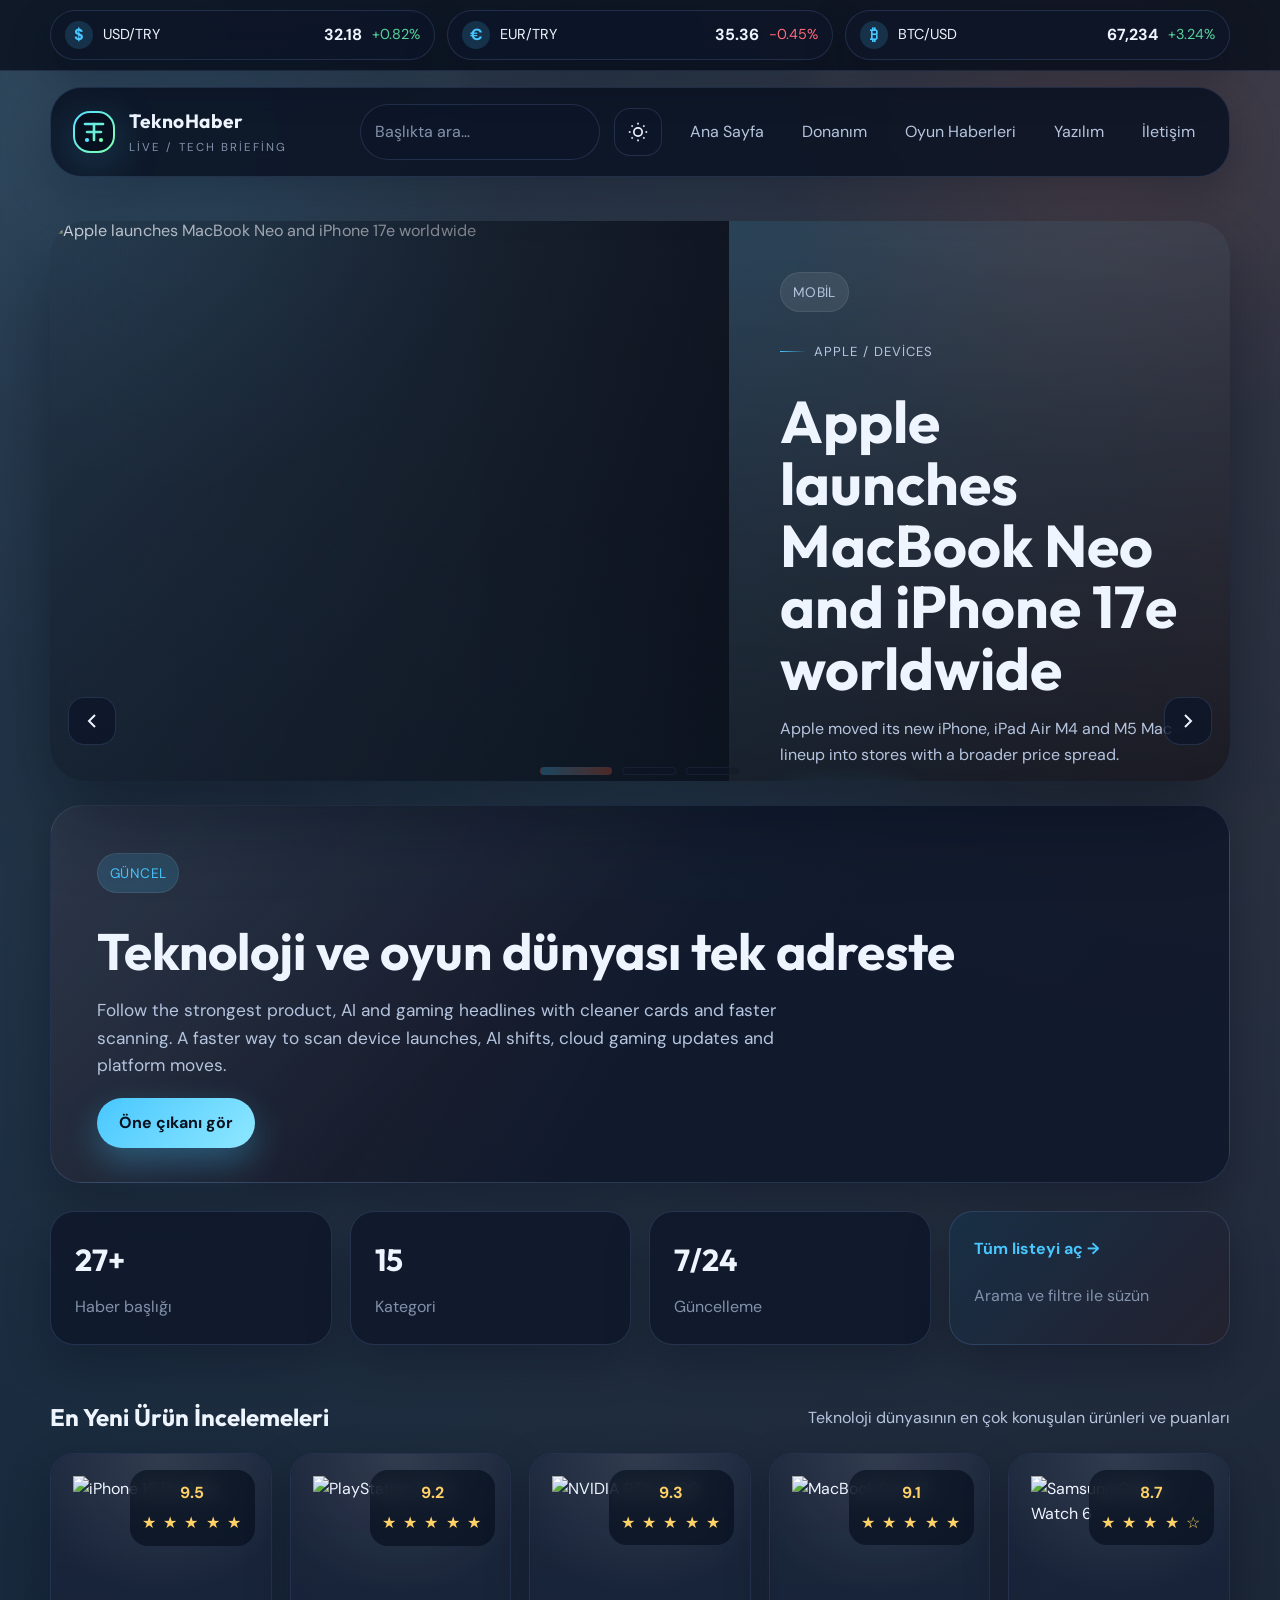
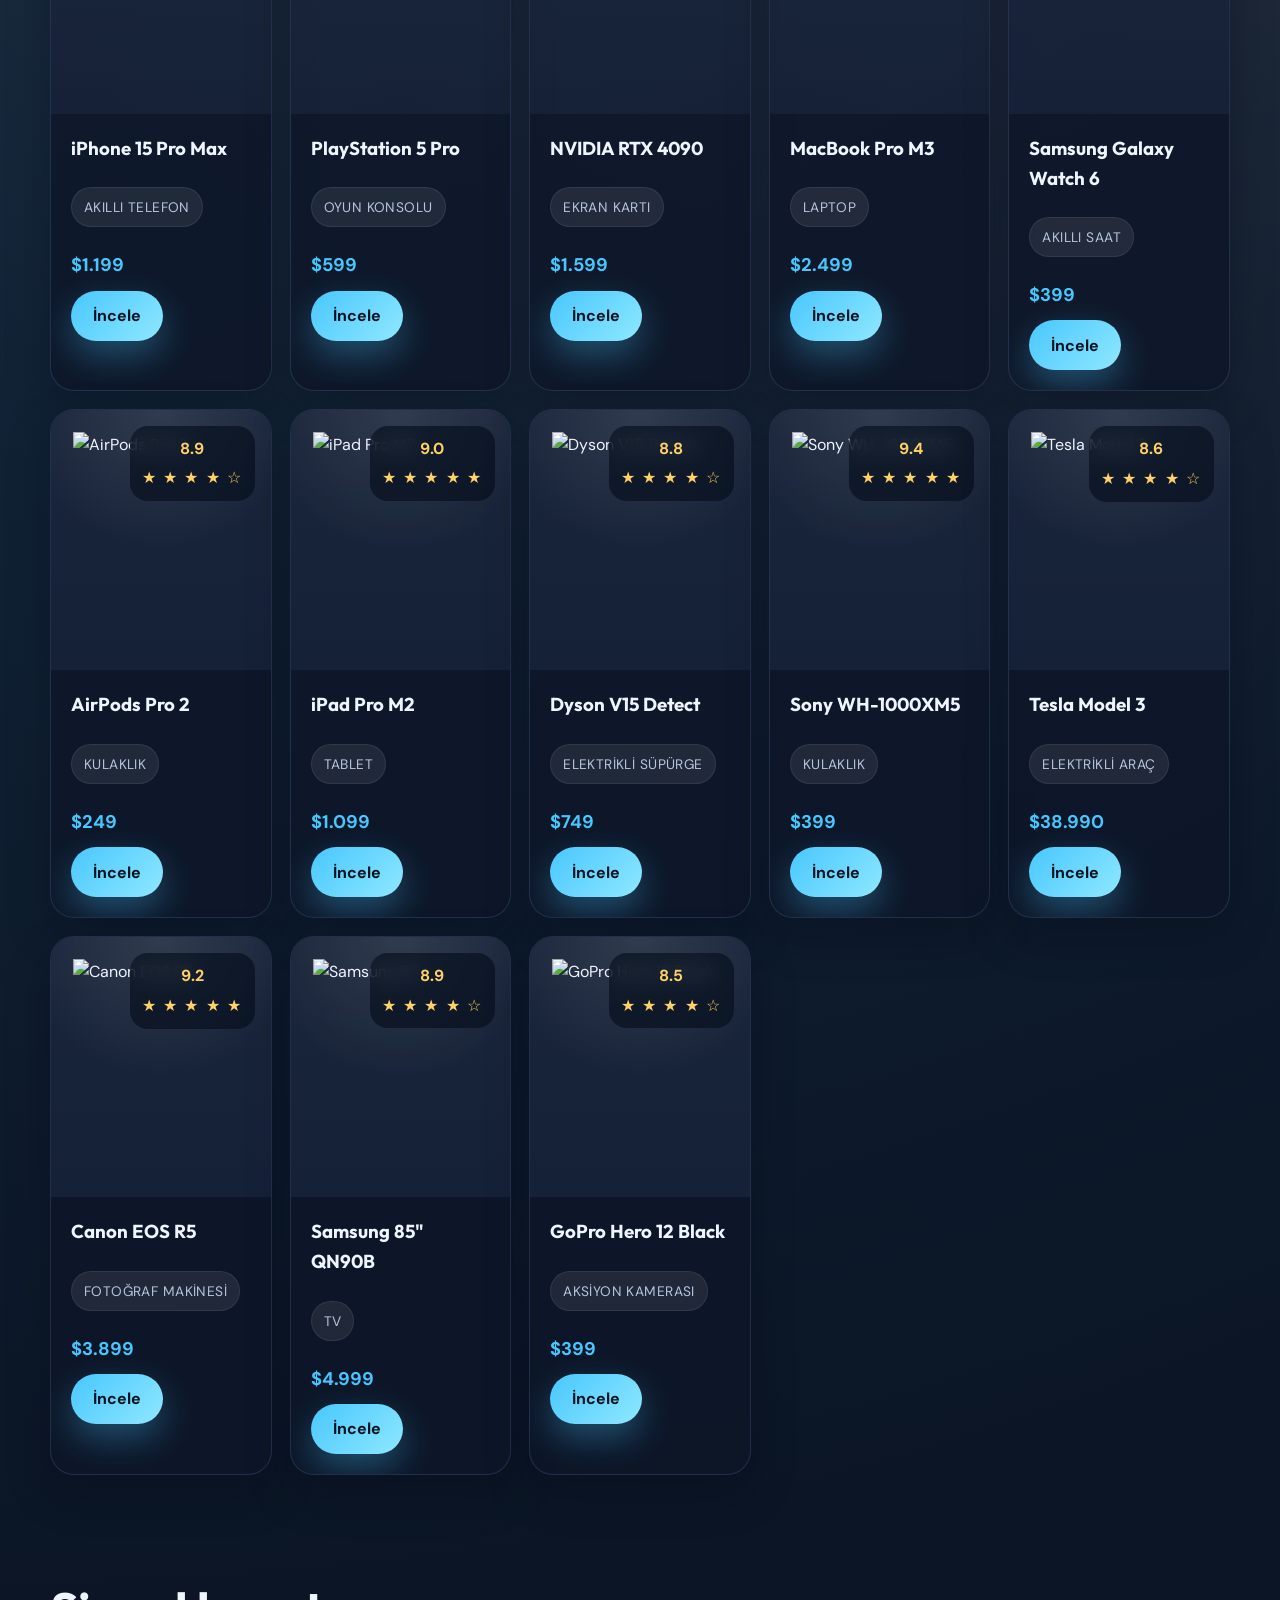
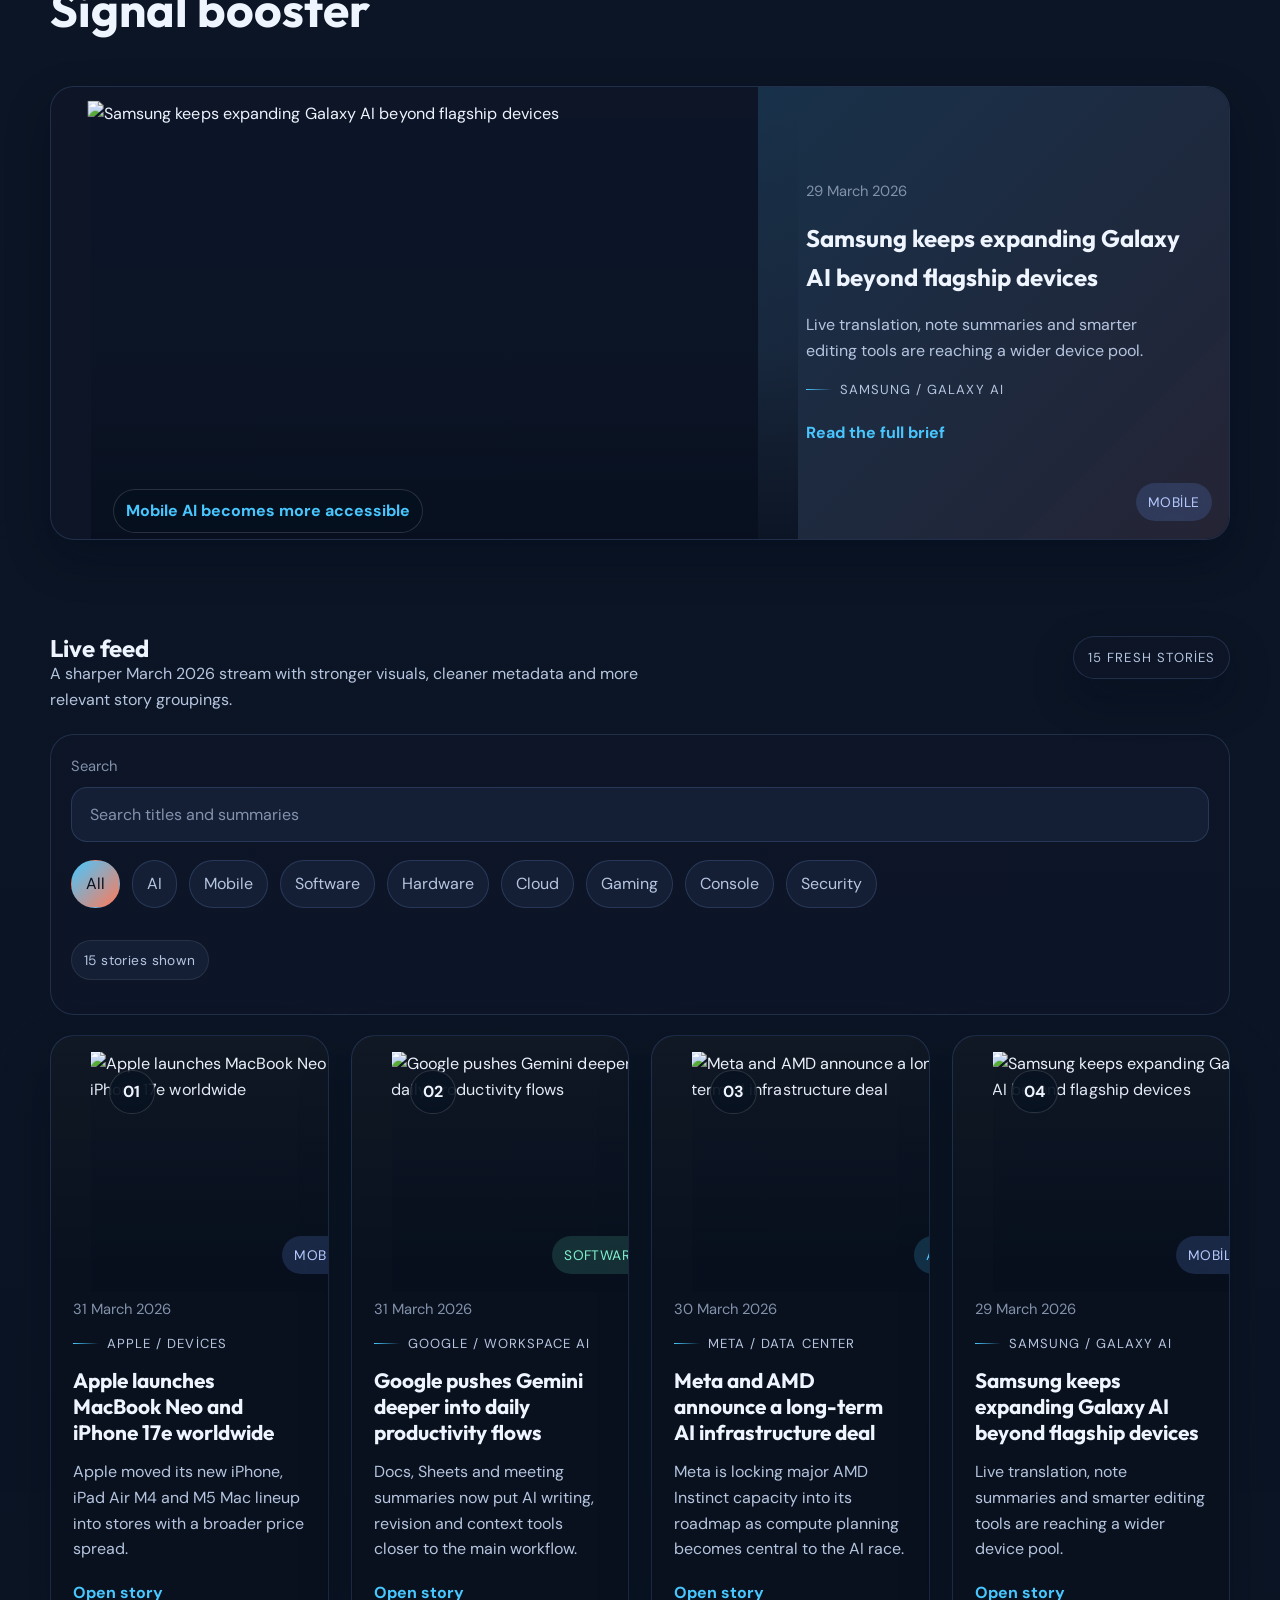
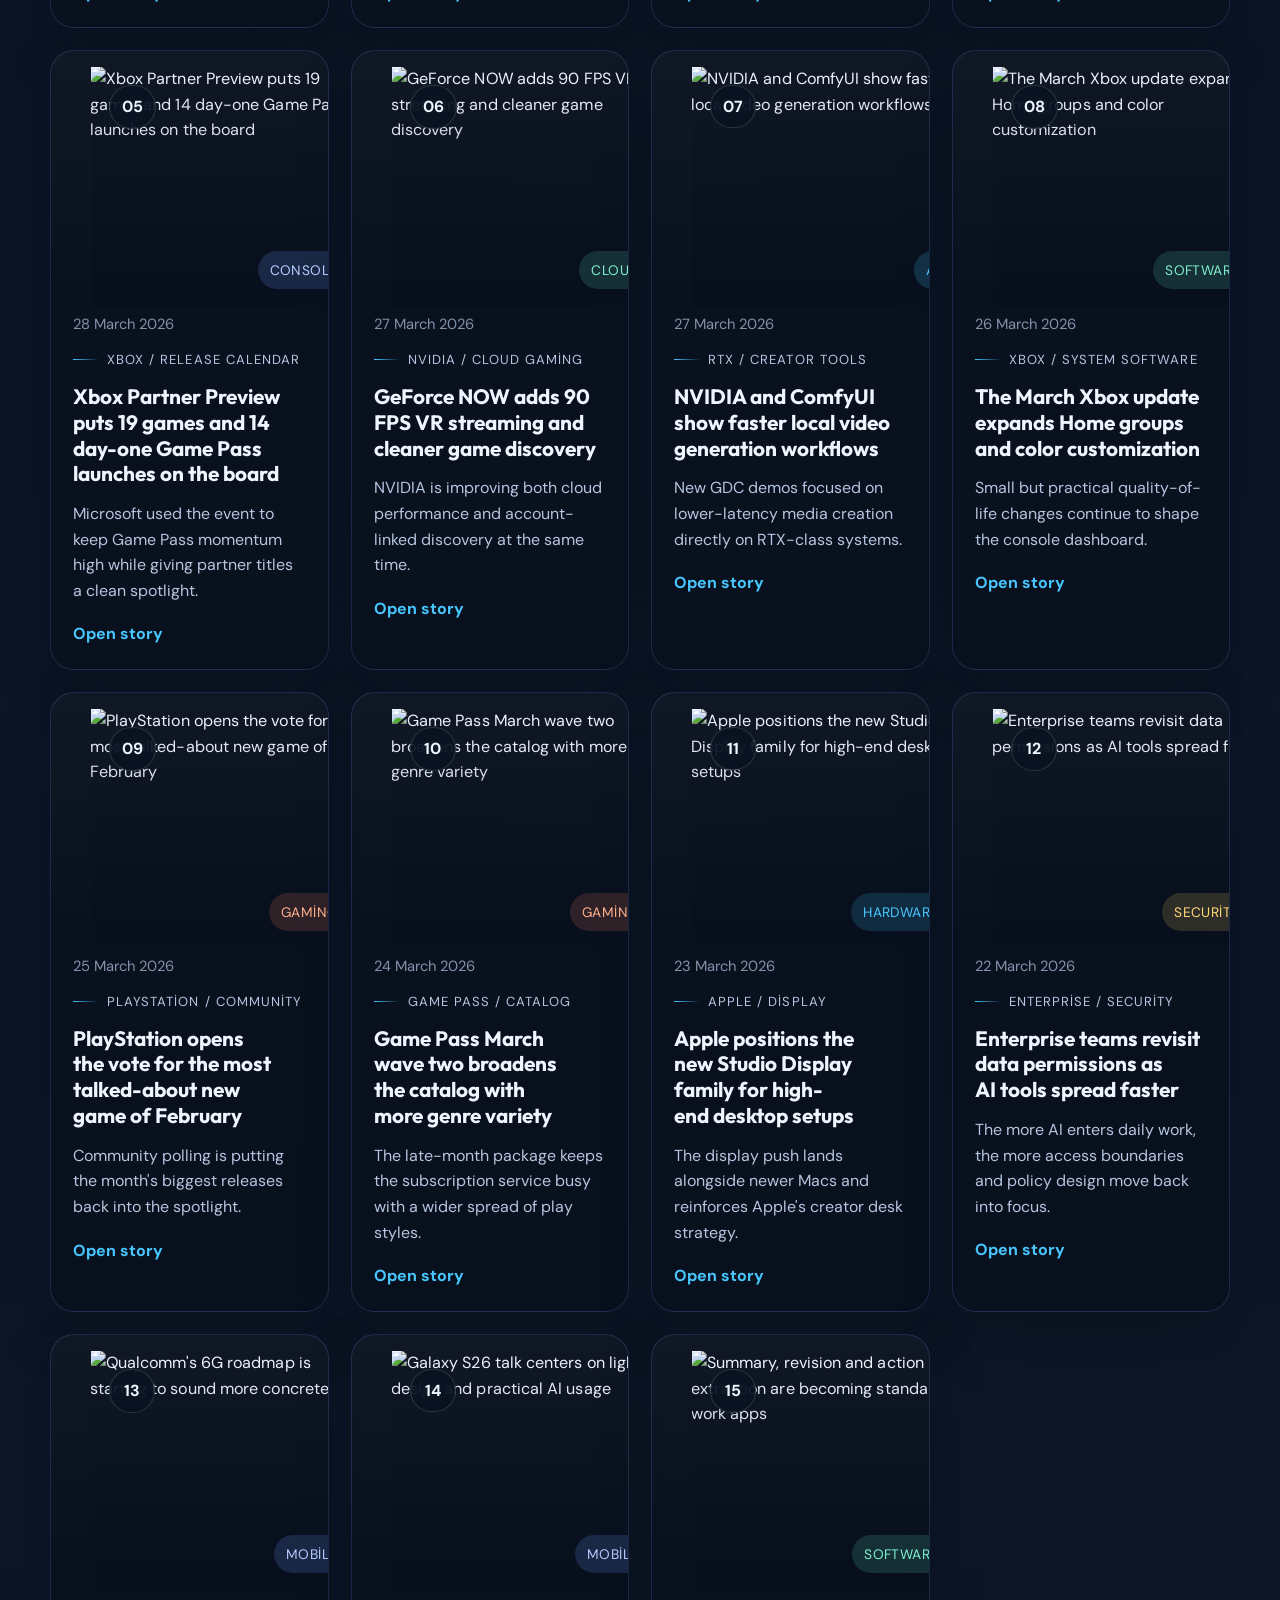
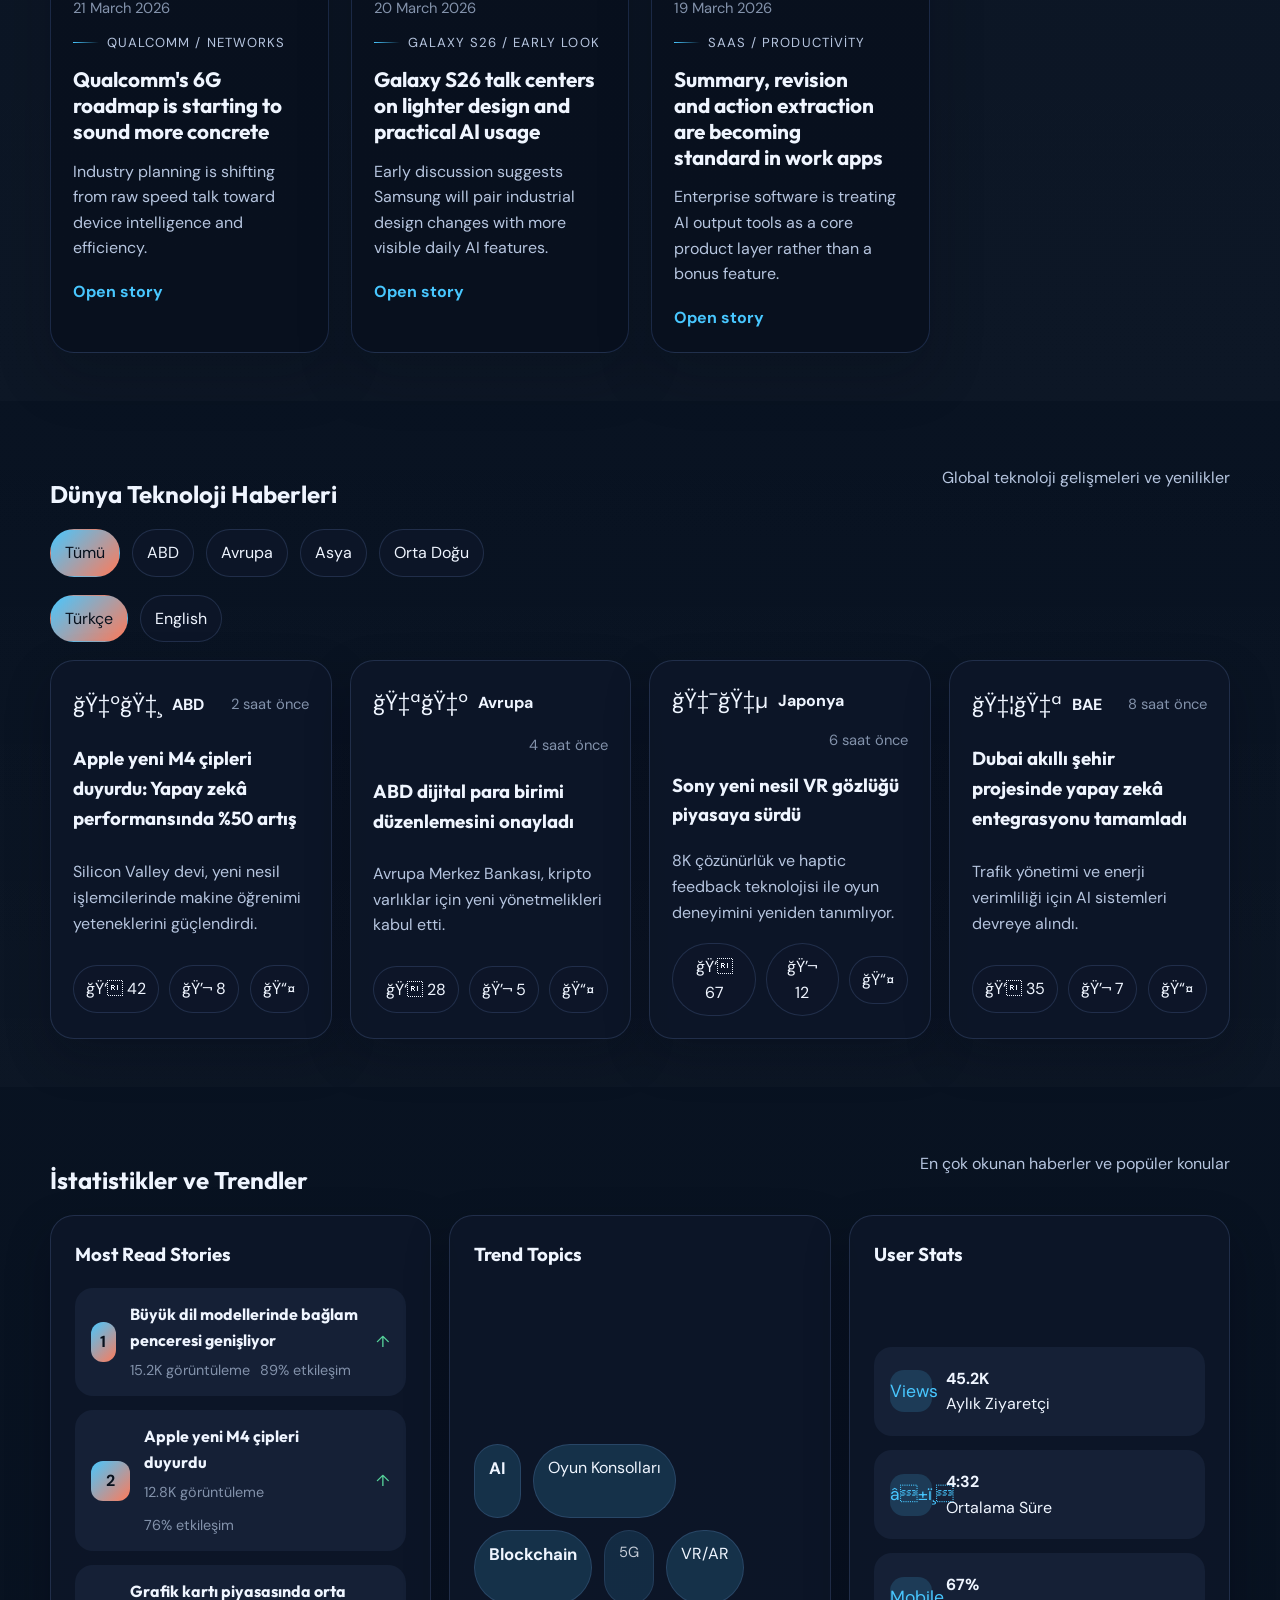
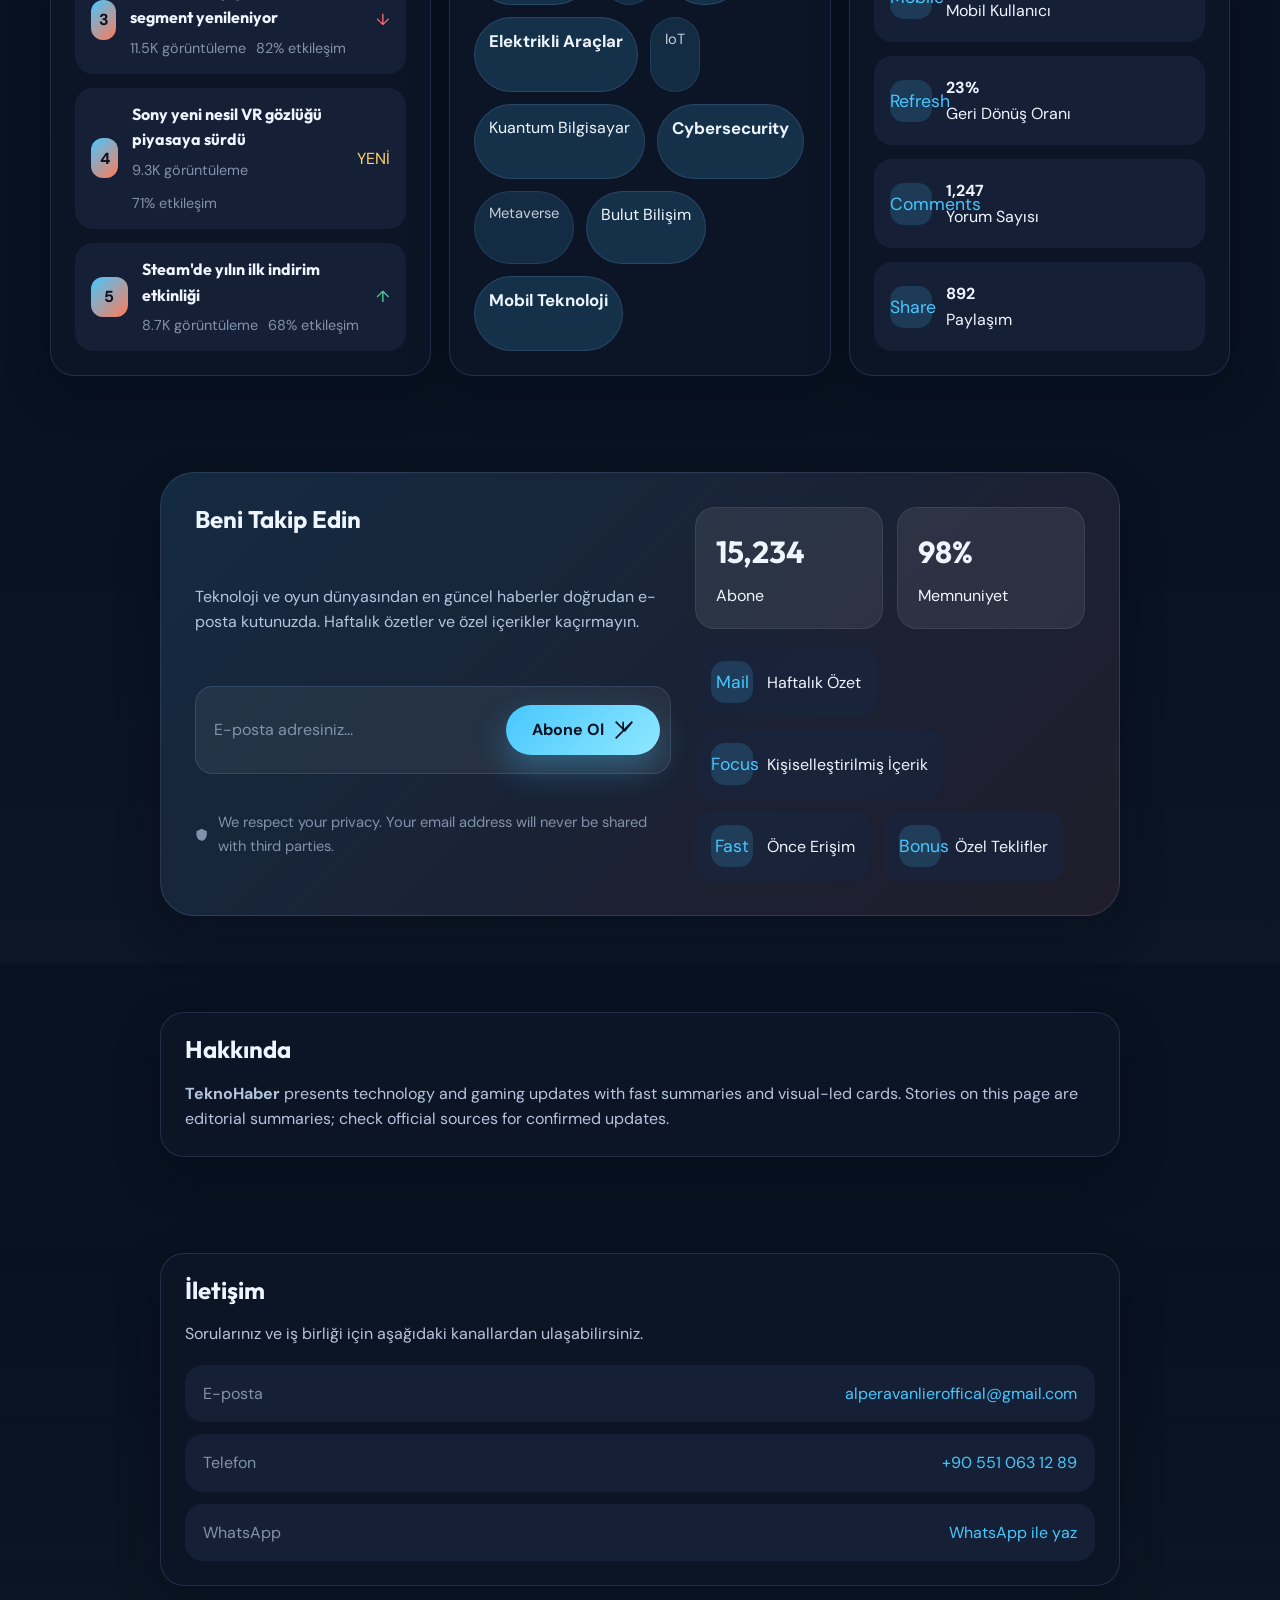
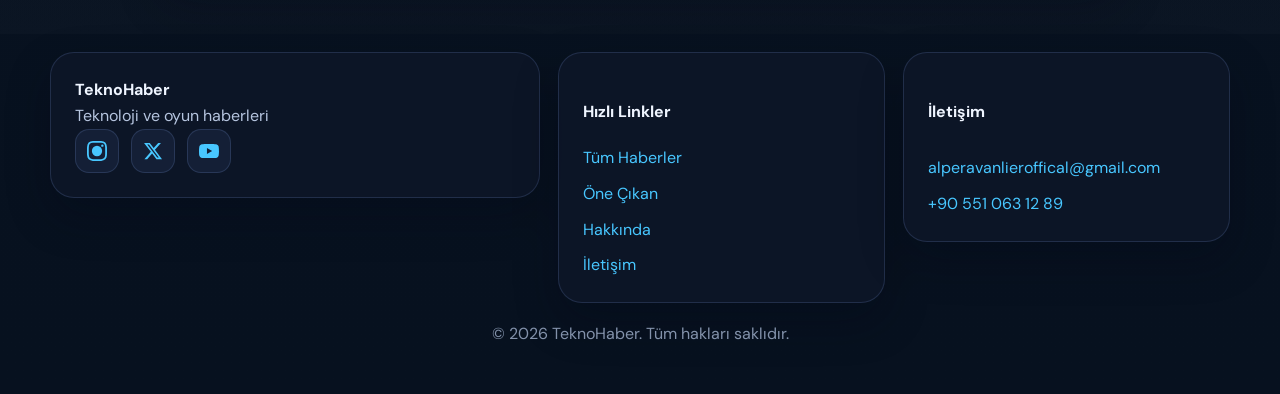
==== commit 9a181997: "Refresh branding and news feed for Pages" ====
--- a/index.html
+++ b/index.html
@@ -1,3103 +1,3103 @@
-﻿<!DOCTYPE html>
-
-<html lang="tr">
-
-<head>
-
-  <meta charset="UTF-8" />
-
-  <meta name="viewport" content="width=device-width, initial-scale=1" />
-
-  <meta name="description" content="TeknoHaber — teknoloji ve oyun dünyasından güncel haberler, görseller ve özetler." />
-
-  <title>TeknoHaber | Teknoloji ve Oyun Haberleri</title>
-
-  <link rel="preconnect" href="https://fonts.googleapis.com" />
-
-  <link rel="preconnect" href="https://fonts.gstatic.com" crossorigin />
-
-  <link href="https://fonts.googleapis.com/css2?family=DM+Sans:ital,opsz,wght@0,9..40,400;0,9..40,600;0,9..40,700;1,9..40,400&family=Outfit:wght@500;600;700&display=swap" rel="stylesheet" />
-
-  <link rel="stylesheet" href="styles.css" />
-
-</head>
-
-<body>
-
-  <div class="bg-layer" aria-hidden="true"></div>
-
-  <a class="skip-link" href="#haberler">Haberlere atla</a>
-
-
-
-  <!-- Economy Bar -->
-
-  <div class="economy-bar">
-
-    <div class="wrap economy-bar__content">
-
-      <div class="economy-item">
-
-        <span class="economy-icon">$</span>
-
-        <span class="economy-label">USD/TRY</span>
-
-        <span class="economy-value" id="dolar-rate">32.45</span>
-
-        <span class="economy-change economy-change--up">+0.82%</span>
-
-      </div>
-
-      <div class="economy-item">
-
-        <span class="economy-icon">€</span>
-
-        <span class="economy-label">EUR/TRY</span>
-
-        <span class="economy-value" id="euro-rate">35.12</span>
-
-        <span class="economy-change economy-change--down">-0.45%</span>
-
-      </div>
-
-      <div class="economy-item">
-
-        <span class="economy-icon">₿</span>
-
-        <span class="economy-label">BTC/USD</span>
-
-        <span class="economy-value" id="btc-rate">67,234</span>
-
-        <span class="economy-change economy-change--up">+3.24%</span>
-
-      </div>
-
-    </div>
-
-  </div>
-
-
-
-  <header class="site-header">
-
-    <div class="wrap header-inner">
-
-      <a class="logo" href="#haberler" aria-label="TeknoHaber home">
-        <span class="logo-mark" aria-hidden="true">
-          <svg class="logo-icon" width="46" height="46" viewBox="0 0 46 46" fill="none" xmlns="http://www.w3.org/2000/svg">
-            <defs>
-              <linearGradient id="logoGradient" x1="6" y1="6" x2="40" y2="40" gradientUnits="userSpaceOnUse">
-                <stop stop-color="#5DE2FF"/>
-                <stop offset="1" stop-color="#7CFFB2"/>
-              </linearGradient>
-            </defs>
-            <rect x="3" y="3" width="40" height="40" rx="16" fill="rgba(8,16,30,0.92)" stroke="url(#logoGradient)" stroke-width="2"/>
-            <path d="M14 15H32" stroke="url(#logoGradient)" stroke-width="2.6" stroke-linecap="round"/>
-            <path d="M23 15V31" stroke="url(#logoGradient)" stroke-width="2.6" stroke-linecap="round"/>
-            <path d="M16 23H30" stroke="url(#logoGradient)" stroke-width="2.6" stroke-linecap="round" opacity="0.95"/>
-            <circle cx="16" cy="31" r="2.1" fill="#5DE2FF"/>
-            <circle cx="30" cy="31" r="2.1" fill="#7CFFB2"/>
-          </svg>
-        </span>
-        <span class="logo-copy">
-          <span class="logo-text">TeknoHaber</span>
-          <span class="logo-sub">Live / Tech Briefing</span>
-        </span>
-      </a>
-
-      <button class="mobile-menu-toggle" id="mobile-menu-toggle" aria-label="Menüyü aç/kapat">
-
-        <span></span>
-
-        <span></span>
-
-        <span></span>
-
-      </button>
-
-      <div class="header-tools">
-
-        <label class="header-search" for="nav-search">
-
-          <span class="visually-hidden">Haberlerde ara</span>
-
-          <input type="search" id="nav-search" class="search-input search-input--nav" placeholder="Başlıkta ara…" autocomplete="off" />
-
-        </label>
-
-        <button class="theme-toggle" id="theme-toggle" aria-label="Temayı değiştir">
-          <svg width="20" height="20" viewBox="0 0 24 24" fill="none" stroke="currentColor" stroke-width="2">
-            <circle cx="12" cy="12" r="5"/>
-            <line x1="12" y1="1" x2="12" y2="3"/>
-            <line x1="12" y1="21" x2="12" y2="23"/>
-            <line x1="4.22" y1="4.22" x2="5.64" y2="5.64"/>
-            <line x1="18.36" y1="18.36" x2="19.78" y2="19.78"/>
-            <line x1="1" y1="12" x2="3" y2="12"/>
-            <line x1="21" y1="12" x2="23" y2="12"/>
-            <line x1="4.22" y1="19.78" x2="5.64" y2="18.36"/>
-            <line x1="18.36" y1="5.64" x2="19.78" y2="4.22"/>
-          </svg>
-        </button>
-
-        <nav class="nav" id="main-nav" aria-label="Ana menü">
-
-          <a href="#haberler" class="nav-link">Ana Sayfa</a>
-
-          <a href="#haberler" data-filter="hardware" class="nav-link">Donanım</a>
-
-          <a href="#haberler" data-filter="game" class="nav-link">Oyun Haberleri</a>
-
-          <a href="#haberler" data-filter="software" class="nav-link">Yazılım</a>
-
-          <a href="#iletisim" class="nav-link">İletişim</a>
-
-        </nav>
-
-      </div>
-
-    </div>
-
-  </header>
-
-
-
-  <main>
-
-    <!-- Hero Slider Section -->
-
-    <section class="hero-slider">
-      <div class="hero-slider__container">
-        <div class="hero-slide hero-slide--active">
-          <div class="hero-slide__image">
-            <img src="https://images.unsplash.com/photo-1517336714739-489689fd1ca8?w=1400&h=900&fit=crop&auto=format" alt="Apple launches MacBook Neo and iPhone 17e worldwide" />
-          </div>
-          <div class="hero-slide__content">
-            <span class="hero-slide__tag">Mobil</span>
-            <p class="hero-slide__eyebrow">Apple / Devices</p>
-            <h2 class="hero-slide__title">Apple launches MacBook Neo and iPhone 17e worldwide</h2>
-            <p class="hero-slide__desc">Apple moved its new iPhone, iPad Air M4 and M5 Mac lineup into stores with a broader price spread.</p>
-            <a href="#haber-1" class="hero-slide__cta">Open story</a>
-          </div>
-        </div>
-        <div class="hero-slide">
-          <div class="hero-slide__image">
-            <img src="https://images.unsplash.com/photo-1496171367470-9ed9a91ea931?w=1400&h=900&fit=crop&auto=format" alt="Google pushes Gemini deeper into daily productivity flows" />
-          </div>
-          <div class="hero-slide__content">
-            <span class="hero-slide__tag">Software</span>
-            <p class="hero-slide__eyebrow">Google / Workspace AI</p>
-            <h2 class="hero-slide__title">Google pushes Gemini deeper into daily productivity flows</h2>
-            <p class="hero-slide__desc">Docs, Sheets and meeting summaries now put AI writing, revision and context tools closer to the main workflow.</p>
-            <a href="#haber-2" class="hero-slide__cta">Open story</a>
-          </div>
-        </div>
-        <div class="hero-slide">
-          <div class="hero-slide__image">
-            <img src="https://images.unsplash.com/photo-1518770660439-4636190af475?w=1400&h=900&fit=crop&auto=format" alt="Meta and AMD announce a long-term AI infrastructure deal" />
-          </div>
-          <div class="hero-slide__content">
-            <span class="hero-slide__tag">AI</span>
-            <p class="hero-slide__eyebrow">Meta / Data Center</p>
-            <h2 class="hero-slide__title">Meta and AMD announce a long-term AI infrastructure deal</h2>
-            <p class="hero-slide__desc">Meta is locking major AMD Instinct capacity into its roadmap as compute planning becomes central to the AI race.</p>
-            <a href="#haber-3" class="hero-slide__cta">Open story</a>
-          </div>
-        </div>
-      </div>
-      <div class="hero-slider__controls">
-        <button class="hero-slider__nav hero-slider__nav--prev" id="hero-prev" aria-label="Previous story">
-          <svg width="24" height="24" viewBox="0 0 24 24" fill="none" stroke="currentColor" stroke-width="2"><path d="M15 18l-6-6 6-6"/></svg>
-        </button>
-        <button class="hero-slider__nav hero-slider__nav--next" id="hero-next" aria-label="Next story">
-          <svg width="24" height="24" viewBox="0 0 24 24" fill="none" stroke="currentColor" stroke-width="2"><path d="M9 18l6-6-6-6"/></svg>
-        </button>
-      </div>
-      <div class="hero-slider__indicators">
-        <button class="hero-slider__indicator hero-slider__indicator--active" data-slide="0" aria-label="Go to story 1"></button>
-        <button class="hero-slider__indicator" data-slide="1" aria-label="Go to story 2"></button>
-        <button class="hero-slider__indicator" data-slide="2" aria-label="Go to story 3"></button>
-      </div>
-    </section>
-
-
-
-    <section class="hero">
-
-      <div class="wrap hero-inner">
-
-        <p class="eyebrow">Güncel</p>
-
-        <h1>Teknoloji ve oyun dünyası tek adreste</h1>
-
-        <p class="lead">
-
+﻿<!DOCTYPE html>
+
+<html lang="tr">
+
+<head>
+
+  <meta charset="UTF-8" />
+
+  <meta name="viewport" content="width=device-width, initial-scale=1" />
+
+  <meta name="description" content="TeknoHaber — teknoloji ve oyun dünyasından güncel haberler, görseller ve özetler." />
+
+  <title>TeknoHaber | Teknoloji ve Oyun Haberleri</title>
+
+  <link rel="preconnect" href="https://fonts.googleapis.com" />
+
+  <link rel="preconnect" href="https://fonts.gstatic.com" crossorigin />
+
+  <link href="https://fonts.googleapis.com/css2?family=DM+Sans:ital,opsz,wght@0,9..40,400;0,9..40,600;0,9..40,700;1,9..40,400&family=Outfit:wght@500;600;700&display=swap" rel="stylesheet" />
+
+  <link rel="stylesheet" href="styles.css" />
+
+</head>
+
+<body>
+
+  <div class="bg-layer" aria-hidden="true"></div>
+
+  <a class="skip-link" href="#haberler">Haberlere atla</a>
+
+
+
+  <!-- Economy Bar -->
+
+  <div class="economy-bar">
+
+    <div class="wrap economy-bar__content">
+
+      <div class="economy-item">
+
+        <span class="economy-icon">$</span>
+
+        <span class="economy-label">USD/TRY</span>
+
+        <span class="economy-value" id="dolar-rate">32.45</span>
+
+        <span class="economy-change economy-change--up">+0.82%</span>
+
+      </div>
+
+      <div class="economy-item">
+
+        <span class="economy-icon">€</span>
+
+        <span class="economy-label">EUR/TRY</span>
+
+        <span class="economy-value" id="euro-rate">35.12</span>
+
+        <span class="economy-change economy-change--down">-0.45%</span>
+
+      </div>
+
+      <div class="economy-item">
+
+        <span class="economy-icon">₿</span>
+
+        <span class="economy-label">BTC/USD</span>
+
+        <span class="economy-value" id="btc-rate">67,234</span>
+
+        <span class="economy-change economy-change--up">+3.24%</span>
+
+      </div>
+
+    </div>
+
+  </div>
+
+
+
+  <header class="site-header">
+
+    <div class="wrap header-inner">
+
+      <a class="logo" href="#haberler" aria-label="TeknoHaber home">
+        <span class="logo-mark" aria-hidden="true">
+          <svg class="logo-icon" width="46" height="46" viewBox="0 0 46 46" fill="none" xmlns="http://www.w3.org/2000/svg">
+            <defs>
+              <linearGradient id="logoGradient" x1="6" y1="6" x2="40" y2="40" gradientUnits="userSpaceOnUse">
+                <stop stop-color="#5DE2FF"/>
+                <stop offset="1" stop-color="#7CFFB2"/>
+              </linearGradient>
+            </defs>
+            <rect x="3" y="3" width="40" height="40" rx="16" fill="rgba(8,16,30,0.92)" stroke="url(#logoGradient)" stroke-width="2"/>
+            <path d="M14 15H32" stroke="url(#logoGradient)" stroke-width="2.6" stroke-linecap="round"/>
+            <path d="M23 15V31" stroke="url(#logoGradient)" stroke-width="2.6" stroke-linecap="round"/>
+            <path d="M16 23H30" stroke="url(#logoGradient)" stroke-width="2.6" stroke-linecap="round" opacity="0.95"/>
+            <circle cx="16" cy="31" r="2.1" fill="#5DE2FF"/>
+            <circle cx="30" cy="31" r="2.1" fill="#7CFFB2"/>
+          </svg>
+        </span>
+        <span class="logo-copy">
+          <span class="logo-text">TeknoHaber</span>
+          <span class="logo-sub">Live / Tech Briefing</span>
+        </span>
+      </a>
+
+      <button class="mobile-menu-toggle" id="mobile-menu-toggle" aria-label="Menüyü aç/kapat">
+
+        <span></span>
+
+        <span></span>
+
+        <span></span>
+
+      </button>
+
+      <div class="header-tools">
+
+        <label class="header-search" for="nav-search">
+
+          <span class="visually-hidden">Haberlerde ara</span>
+
+          <input type="search" id="nav-search" class="search-input search-input--nav" placeholder="Başlıkta ara…" autocomplete="off" />
+
+        </label>
+
+        <button class="theme-toggle" id="theme-toggle" aria-label="Temayı değiştir">
+          <svg width="20" height="20" viewBox="0 0 24 24" fill="none" stroke="currentColor" stroke-width="2">
+            <circle cx="12" cy="12" r="5"/>
+            <line x1="12" y1="1" x2="12" y2="3"/>
+            <line x1="12" y1="21" x2="12" y2="23"/>
+            <line x1="4.22" y1="4.22" x2="5.64" y2="5.64"/>
+            <line x1="18.36" y1="18.36" x2="19.78" y2="19.78"/>
+            <line x1="1" y1="12" x2="3" y2="12"/>
+            <line x1="21" y1="12" x2="23" y2="12"/>
+            <line x1="4.22" y1="19.78" x2="5.64" y2="18.36"/>
+            <line x1="18.36" y1="5.64" x2="19.78" y2="4.22"/>
+          </svg>
+        </button>
+
+        <nav class="nav" id="main-nav" aria-label="Ana menü">
+
+          <a href="#haberler" class="nav-link">Ana Sayfa</a>
+
+          <a href="#haberler" data-filter="hardware" class="nav-link">Donanım</a>
+
+          <a href="#haberler" data-filter="game" class="nav-link">Oyun Haberleri</a>
+
+          <a href="#haberler" data-filter="software" class="nav-link">Yazılım</a>
+
+          <a href="#iletisim" class="nav-link">İletişim</a>
+
+        </nav>
+
+      </div>
+
+    </div>
+
+  </header>
+
+
+
+  <main>
+
+    <!-- Hero Slider Section -->
+
+    <section class="hero-slider">
+      <div class="hero-slider__container">
+        <div class="hero-slide hero-slide--active">
+          <div class="hero-slide__image">
+            <img src="https://images.unsplash.com/photo-1517336714739-489689fd1ca8?w=1400&h=900&fit=crop&auto=format" alt="Apple launches MacBook Neo and iPhone 17e worldwide" />
+          </div>
+          <div class="hero-slide__content">
+            <span class="hero-slide__tag">Mobil</span>
+            <p class="hero-slide__eyebrow">Apple / Devices</p>
+            <h2 class="hero-slide__title">Apple launches MacBook Neo and iPhone 17e worldwide</h2>
+            <p class="hero-slide__desc">Apple moved its new iPhone, iPad Air M4 and M5 Mac lineup into stores with a broader price spread.</p>
+            <a href="#haber-1" class="hero-slide__cta">Open story</a>
+          </div>
+        </div>
+        <div class="hero-slide">
+          <div class="hero-slide__image">
+            <img src="https://images.unsplash.com/photo-1496171367470-9ed9a91ea931?w=1400&h=900&fit=crop&auto=format" alt="Google pushes Gemini deeper into daily productivity flows" />
+          </div>
+          <div class="hero-slide__content">
+            <span class="hero-slide__tag">Software</span>
+            <p class="hero-slide__eyebrow">Google / Workspace AI</p>
+            <h2 class="hero-slide__title">Google pushes Gemini deeper into daily productivity flows</h2>
+            <p class="hero-slide__desc">Docs, Sheets and meeting summaries now put AI writing, revision and context tools closer to the main workflow.</p>
+            <a href="#haber-2" class="hero-slide__cta">Open story</a>
+          </div>
+        </div>
+        <div class="hero-slide">
+          <div class="hero-slide__image">
+            <img src="https://images.unsplash.com/photo-1518770660439-4636190af475?w=1400&h=900&fit=crop&auto=format" alt="Meta and AMD announce a long-term AI infrastructure deal" />
+          </div>
+          <div class="hero-slide__content">
+            <span class="hero-slide__tag">AI</span>
+            <p class="hero-slide__eyebrow">Meta / Data Center</p>
+            <h2 class="hero-slide__title">Meta and AMD announce a long-term AI infrastructure deal</h2>
+            <p class="hero-slide__desc">Meta is locking major AMD Instinct capacity into its roadmap as compute planning becomes central to the AI race.</p>
+            <a href="#haber-3" class="hero-slide__cta">Open story</a>
+          </div>
+        </div>
+      </div>
+      <div class="hero-slider__controls">
+        <button class="hero-slider__nav hero-slider__nav--prev" id="hero-prev" aria-label="Previous story">
+          <svg width="24" height="24" viewBox="0 0 24 24" fill="none" stroke="currentColor" stroke-width="2"><path d="M15 18l-6-6 6-6"/></svg>
+        </button>
+        <button class="hero-slider__nav hero-slider__nav--next" id="hero-next" aria-label="Next story">
+          <svg width="24" height="24" viewBox="0 0 24 24" fill="none" stroke="currentColor" stroke-width="2"><path d="M9 18l6-6-6-6"/></svg>
+        </button>
+      </div>
+      <div class="hero-slider__indicators">
+        <button class="hero-slider__indicator hero-slider__indicator--active" data-slide="0" aria-label="Go to story 1"></button>
+        <button class="hero-slider__indicator" data-slide="1" aria-label="Go to story 2"></button>
+        <button class="hero-slider__indicator" data-slide="2" aria-label="Go to story 3"></button>
+      </div>
+    </section>
+
+
+
+    <section class="hero">
+
+      <div class="wrap hero-inner">
+
+        <p class="eyebrow">Güncel</p>
+
+        <h1>Teknoloji ve oyun dünyası tek adreste</h1>
+
+        <p class="lead">
+
           Follow the strongest product, AI and gaming headlines with cleaner cards and faster scanning.
 
           A faster way to scan device launches, AI shifts, cloud gaming updates and platform moves.
-
-        </p>
-
-        <a class="btn" href="#one-cikan">Öne çıkanı gör</a>
-
-      </div>
-
-    </section>
-
-
-
-    <section class="stats-strip" aria-label="Site özeti">
-
-      <div class="wrap stats-grid">
-
-        <div class="stat-card">
-
-          <span class="stat-card__value" data-count="27">27+</span>
-
-          <span class="stat-card__label">Haber başlığı</span>
-
-        </div>
-
-        <div class="stat-card">
-
-          <span class="stat-card__value">15</span>
-
-          <span class="stat-card__label">Kategori</span>
-
-        </div>
-
-        <div class="stat-card">
-
-          <span class="stat-card__value">7/24</span>
-
-          <span class="stat-card__label">Güncelleme</span>
-
-        </div>
-
-        <div class="stat-card stat-card--cta">
-
-          <a class="stat-card__link" href="#haberler">Tüm listeyi aç →</a>
-
-          <span class="stat-card__hint">Arama ve filtre ile süzün</span>
-
-        </div>
-
-      </div>
-
-    </section>
-
-
-
-    <!-- Products Reviews Section -->
-
-    <section id="urunler" class="section">
-
-      <div class="wrap">
-
-        <div class="section-head">
-
-          <h2>En Yeni Ürün İncelemeleri</h2>
-
-          <p class="section-desc">Teknoloji dünyasının en çok konuşulan ürünleri ve puanları</p>
-
-        </div>
-
-
-        <div class="products-grid">
-
-          <article class="product-card">
-
-            <div class="product-card__image">
-
-              <img src="https://picsum.photos/seed/teknohaber-img-4/1200/800" alt="iPhone 15 Pro Max" />
-
-              <div class="product-card__rating">
-
-                <span class="rating-score">9.5</span>
-
-                <div class="rating-stars">
-
-                  <span class="star">★</span>
-
-                  <span class="star">★</span>
-
-                  <span class="star">★</span>
-
-                  <span class="star">★</span>
-
-                  <span class="star">★</span>
-
-                </div>
-
-              </div>
-
-            </div>
-
-            <div class="product-card__content">
-
-              <h3>iPhone 15 Pro Max</h3>
-
-              <p class="product-category">Akıllı Telefon</p>
-
-              <div class="product-price">$1.199</div>
-
-              <a href="#" class="product-card__cta">İncele</a>
-
-            </div>
-
-          </article>
-
-          <article class="product-card">
-
-            <div class="product-card__image">
-
-              <img src="https://picsum.photos/seed/teknohaber-img-5/1200/800" alt="PlayStation 5 Pro" />
-
-              <div class="product-card__rating">
-
-                <span class="rating-score">9.2</span>
-
-                <div class="rating-stars">
-
-                  <span class="star">★</span>
-
-                  <span class="star">★</span>
-
-                  <span class="star">★</span>
-
-                  <span class="star">★</span>
-
-                  <span class="star">★</span>
-
-                </div>
-
-              </div>
-
-            </div>
-
-            <div class="product-card__content">
-
-              <h3>PlayStation 5 Pro</h3>
-
-              <p class="product-category">Oyun Konsolu</p>
-
-              <div class="product-price">$599</div>
-
-              <a href="#" class="product-card__cta">İncele</a>
-
-            </div>
-
-          </article>
-
-          <article class="product-card">
-
-            <div class="product-card__image">
-
-              <img src="https://picsum.photos/seed/teknohaber-img-6/1200/800" alt="NVIDIA RTX 4090" />
-
-              <div class="product-card__rating">
-
-                <span class="rating-score">9.3</span>
-
-                <div class="rating-stars">
-
-                  <span class="star">★</span>
-
-                  <span class="star">★</span>
-
-                  <span class="star">★</span>
-
-                  <span class="star">★</span>
-
-                  <span class="star">★</span>
-
-                </div>
-
-              </div>
-
-            </div>
-
-            <div class="product-card__content">
-
-              <h3>NVIDIA RTX 4090</h3>
-
-              <p class="product-category">Ekran Kartı</p>
-
-              <div class="product-price">$1.599</div>
-
-              <a href="#" class="product-card__cta">İncele</a>
-
-            </div>
-
-          </article>
-
-          <article class="product-card">
-
-            <div class="product-card__image">
-
-              <img src="https://picsum.photos/seed/teknohaber-img-7/1200/800" alt="MacBook Pro M3" />
-
-              <div class="product-card__rating">
-
-                <span class="rating-score">9.1</span>
-
-                <div class="rating-stars">
-
-                  <span class="star">★</span>
-
-                  <span class="star">★</span>
-
-                  <span class="star">★</span>
-
-                  <span class="star">★</span>
-
-                  <span class="star">★</span>
-
-                </div>
-
-              </div>
-
-            </div>
-
-            <div class="product-card__content">
-
-              <h3>MacBook Pro M3</h3>
-
-              <p class="product-category">Laptop</p>
-
-              <div class="product-price">$2.499</div>
-
-              <a href="#" class="product-card__cta">İncele</a>
-
-            </div>
-
-          </article>
-
-          <article class="product-card">
-
-            <div class="product-card__image">
-
-              <img src="https://picsum.photos/seed/teknohaber-img-8/1200/800" alt="Samsung Galaxy Watch 6" />
-
-              <div class="product-card__rating">
-
-                <span class="rating-score">8.7</span>
-
-                <div class="rating-stars">
-
-                  <span class="star">★</span>
-
-                  <span class="star">★</span>
-
-                  <span class="star">★</span>
-
-                  <span class="star">★</span>
-
-                  <span class="star">☆</span>
-
-                </div>
-
-              </div>
-
-            </div>
-
-            <div class="product-card__content">
-
-              <h3>Samsung Galaxy Watch 6</h3>
-
-              <p class="product-category">Akıllı Saat</p>
-
-              <div class="product-price">$399</div>
-
-              <a href="#" class="product-card__cta">İncele</a>
-
-            </div>
-
-          </article>
-
-          <article class="product-card">
-
-            <div class="product-card__image">
-
-              <img src="https://picsum.photos/seed/teknohaber-img-9/1200/800" alt="AirPods Pro 2" />
-
-              <div class="product-card__rating">
-
-                <span class="rating-score">8.9</span>
-
-                <div class="rating-stars">
-
-                  <span class="star">★</span>
-
-                  <span class="star">★</span>
-
-                  <span class="star">★</span>
-
-                  <span class="star">★</span>
-
-                  <span class="star">☆</span>
-
-                </div>
-
-              </div>
-
-            </div>
-
-            <div class="product-card__content">
-
-              <h3>AirPods Pro 2</h3>
-
-              <p class="product-category">Kulaklık</p>
-
-              <div class="product-price">$249</div>
-
-              <a href="#" class="product-card__cta">İncele</a>
-
-            </div>
-
-          </article>
-
-          <article class="product-card">
-
-            <div class="product-card__image">
-
-              <img src="https://picsum.photos/seed/teknohaber-img-10/1200/800" alt="iPad Pro M2" />
-
-              <div class="product-card__rating">
-
-                <span class="rating-score">9.0</span>
-
-                <div class="rating-stars">
-
-                  <span class="star">★</span>
-
-                  <span class="star">★</span>
-
-                  <span class="star">★</span>
-
-                  <span class="star">★</span>
-
-                  <span class="star">★</span>
-
-                </div>
-
-              </div>
-
-            </div>
-
-            <div class="product-card__content">
-
-              <h3>iPad Pro M2</h3>
-
-              <p class="product-category">Tablet</p>
-
-              <div class="product-price">$1.099</div>
-
-              <a href="#" class="product-card__cta">İncele</a>
-
-            </div>
-
-          </article>
-
-          <article class="product-card">
-
-            <div class="product-card__image">
-
-              <img src="https://picsum.photos/seed/teknohaber-img-11/1200/800" alt="Dyson V15 Detect" />
-
-              <div class="product-card__rating">
-
-                <span class="rating-score">8.8</span>
-
-                <div class="rating-stars">
-
-                  <span class="star">★</span>
-
-                  <span class="star">★</span>
-
-                  <span class="star">★</span>
-
-                  <span class="star">★</span>
-
-                  <span class="star">☆</span>
-
-                </div>
-
-              </div>
-
-            </div>
-
-            <div class="product-card__content">
-
-              <h3>Dyson V15 Detect</h3>
-
-              <p class="product-category">Elektrikli Süpürge</p>
-
-              <div class="product-price">$749</div>
-
-              <a href="#" class="product-card__cta">İncele</a>
-
-            </div>
-
-          </article>
-
-          <article class="product-card">
-
-            <div class="product-card__image">
-
-              <img src="https://picsum.photos/seed/teknohaber-img-12/1200/800" alt="Sony WH-1000XM5" />
-
-              <div class="product-card__rating">
-
-                <span class="rating-score">9.4</span>
-
-                <div class="rating-stars">
-
-                  <span class="star">★</span>
-
-                  <span class="star">★</span>
-
-                  <span class="star">★</span>
-
-                  <span class="star">★</span>
-
-                  <span class="star">★</span>
-
-                </div>
-
-              </div>
-
-            </div>
-
-            <div class="product-card__content">
-
-              <h3>Sony WH-1000XM5</h3>
-
-              <p class="product-category">Kulaklık</p>
-
-              <div class="product-price">$399</div>
-
-              <a href="#" class="product-card__cta">İncele</a>
-
-            </div>
-
-          </article>
-
-          <article class="product-card">
-
-            <div class="product-card__image">
-
-              <img src="https://picsum.photos/seed/teknohaber-img-13/1200/800" alt="Tesla Model 3" />
-
-              <div class="product-card__rating">
-
-                <span class="rating-score">8.6</span>
-
-                <div class="rating-stars">
-
-                  <span class="star">★</span>
-
-                  <span class="star">★</span>
-
-                  <span class="star">★</span>
-
-                  <span class="star">★</span>
-
-                  <span class="star">☆</span>
-
-                </div>
-
-              </div>
-
-            </div>
-
-            <div class="product-card__content">
-
-              <h3>Tesla Model 3</h3>
-
-              <p class="product-category">Elektrikli Araç</p>
-
-              <div class="product-price">$38.990</div>
-
-              <a href="#" class="product-card__cta">İncele</a>
-
-            </div>
-
-          </article>
-
-          <article class="product-card">
-
-            <div class="product-card__image">
-
-              <img src="https://picsum.photos/seed/teknohaber-img-14/1200/800" alt="Canon EOS R5" />
-
-              <div class="product-card__rating">
-
-                <span class="rating-score">9.2</span>
-
-                <div class="rating-stars">
-
-                  <span class="star">★</span>
-
-                  <span class="star">★</span>
-
-                  <span class="star">★</span>
-
-                  <span class="star">★</span>
-
-                  <span class="star">★</span>
-
-                </div>
-
-              </div>
-
-            </div>
-
-            <div class="product-card__content">
-
-              <h3>Canon EOS R5</h3>
-
-              <p class="product-category">Fotoğraf Makinesi</p>
-
-              <div class="product-price">$3.899</div>
-
-              <a href="#" class="product-card__cta">İncele</a>
-
-            </div>
-
-          </article>
-
-          <article class="product-card">
-
-            <div class="product-card__image">
-
-              <img src="https://picsum.photos/seed/teknohaber-img-15/1200/800" alt="Samsung 85" QN90B" />
-
-              <div class="product-card__rating">
-
-                <span class="rating-score">8.9</span>
-
-                <div class="rating-stars">
-
-                  <span class="star">★</span>
-
-                  <span class="star">★</span>
-
-                  <span class="star">★</span>
-
-                  <span class="star">★</span>
-
-                  <span class="star">☆</span>
-
-                </div>
-
-              </div>
-
-            </div>
-
-            <div class="product-card__content">
-
-              <h3>Samsung 85" QN90B</h3>
-
-              <p class="product-category">TV</p>
-
-              <div class="product-price">$4.999</div>
-
-              <a href="#" class="product-card__cta">İncele</a>
-
-            </div>
-
-          </article>
-
-          <article class="product-card">
-
-            <div class="product-card__image">
-
-              <img src="https://picsum.photos/seed/teknohaber-img-16/1200/800" alt="GoPro Hero 12 Black" />
-
-              <div class="product-card__rating">
-
-                <span class="rating-score">8.5</span>
-
-                <div class="rating-stars">
-
-                  <span class="star">★</span>
-
-                  <span class="star">★</span>
-
-                  <span class="star">★</span>
-
-                  <span class="star">★</span>
-
-                  <span class="star">☆</span>
-
-                </div>
-
-              </div>
-
-            </div>
-
-            <div class="product-card__content">
-
-              <h3>GoPro Hero 12 Black</h3>
-
-              <p class="product-category">Aksiyon Kamerası</p>
-
-              <div class="product-price">$399</div>
-
-              <a href="#" class="product-card__cta">İncele</a>
-
-            </div>
-
-          </article>
-
-        </div>
-
-      </div>
-
-    </section>
-
-
-
-    <section id="one-cikan" class="featured-wrap section-tight">
-      <div class="wrap">
-        <h2 class="featured-title">Signal booster</h2>
-        <article class="featured-card">
-          <a class="featured-card__link" href="#haber-4">
-            <figure class="featured-card__media">
-              <img src="https://images.unsplash.com/photo-1511707171634-5f897ff02aa9?w=1400&h=900&fit=crop&auto=format" alt="Samsung keeps expanding Galaxy AI beyond flagship devices" width="960" height="540" loading="eager" fetchpriority="high" decoding="async" />
-              <span class="featured-card__spot">Mobile AI becomes more accessible</span>
-              <figcaption class="visually-hidden">Samsung keeps expanding Galaxy AI beyond flagship devices</figcaption>
-            </figure>
-            <div class="featured-card__content">
-              <span class="tag tag-mobile">Mobile</span>
-              <time datetime="2026-03-29">29 March 2026</time>
-              <h2>Samsung keeps expanding Galaxy AI beyond flagship devices</h2>
-              <p>Live translation, note summaries and smarter editing tools are reaching a wider device pool.</p>
-              <span class="featured-card__lead">Samsung / Galaxy AI</span>
-              <span class="featured-card__cta">Read the full brief</span>
-            </div>
-          </a>
-        </article>
-      </div>
-    </section>
-
-
-
-    <section id="haberler" class="section section-alt">
-      <div class="wrap">
-        <div class="section-head section-head--stacked">
-          <div>
-            <h2>Live feed</h2>
-            <p class="section-desc">A sharper March 2026 stream with stronger visuals, cleaner metadata and more relevant story groupings.</p>
-          </div>
-          <div class="section-badge">15 fresh stories</div>
-        </div>
-        <div class="news-toolbar" role="region" aria-label="News filters">
-          <label class="search-field">
-            <span class="search-field__label">Search</span>
-            <input type="search" id="haber-ara" class="search-input" placeholder="Search titles and summaries" autocomplete="off" aria-describedby="haber-sonuc" />
-          </label>
-          <div class="filter-chips" id="kategori-filtre" role="group" aria-label="Category">
-            <button type="button" class="chip chip--active" data-filter="all">All</button><button type="button" class="chip" data-filter="ai">AI</button><button type="button" class="chip" data-filter="mobile">Mobile</button><button type="button" class="chip" data-filter="software">Software</button><button type="button" class="chip" data-filter="hardware">Hardware</button><button type="button" class="chip" data-filter="cloud">Cloud</button><button type="button" class="chip" data-filter="game">Gaming</button><button type="button" class="chip" data-filter="console">Console</button><button type="button" class="chip" data-filter="security">Security</button>
-          </div>
-          <p id="haber-sonuc" class="news-result" aria-live="polite">15 stories shown</p>
-        </div>
-        <p id="haber-bos" class="news-empty hidden" role="status">No results. Try another category or search.</p>
-        <ul class="news-grid" id="haber-listesi">
-          <li class="news-card" id="haber-1" data-category="mobile" data-search="apple macbook neo iphone 17e ipad air m4 macbook air m5 studio display sales">
-            <article>
-              <a class="news-card__link" href="#haber-1">
-                <figure class="news-card__media">
-                  <img src="https://images.unsplash.com/photo-1517336714739-489689fd1ca8?w=1400&h=900&fit=crop&auto=format" alt="Apple launches MacBook Neo and iPhone 17e worldwide" width="640" height="360" loading="lazy" decoding="async" />
-                  <span class="news-card__index">01</span>
-                  <span class="tag tag-mobile">Mobil</span>
-                </figure>
-                <div class="news-card__body">
-                  <div class="news-card__meta">
-                    <time datetime="2026-03-31">31 March 2026</time>
-                    <span class="news-card__eyebrow">Apple / Devices</span>
-                  </div>
-                  <h3>Apple launches MacBook Neo and iPhone 17e worldwide</h3>
-                  <p>Apple moved its new iPhone, iPad Air M4 and M5 Mac lineup into stores with a broader price spread.</p>
-                  <span class="news-card__cta">Open story</span>
-                </div>
-              </a>
-            </article>
-          </li>
-          <li class="news-card" id="haber-2" data-category="software" data-search="google gemini workspace docs sheets slides drive productivity ai">
-            <article>
-              <a class="news-card__link" href="#haber-2">
-                <figure class="news-card__media">
-                  <img src="https://images.unsplash.com/photo-1496171367470-9ed9a91ea931?w=1400&h=900&fit=crop&auto=format" alt="Google pushes Gemini deeper into daily productivity flows" width="640" height="360" loading="lazy" decoding="async" />
-                  <span class="news-card__index">02</span>
-                  <span class="tag tag-software">Software</span>
-                </figure>
-                <div class="news-card__body">
-                  <div class="news-card__meta">
-                    <time datetime="2026-03-31">31 March 2026</time>
-                    <span class="news-card__eyebrow">Google / Workspace AI</span>
-                  </div>
-                  <h3>Google pushes Gemini deeper into daily productivity flows</h3>
-                  <p>Docs, Sheets and meeting summaries now put AI writing, revision and context tools closer to the main workflow.</p>
-                  <span class="news-card__cta">Open story</span>
-                </div>
-              </a>
-            </article>
-          </li>
-          <li class="news-card" id="haber-3" data-category="ai" data-search="meta amd ai infrastructure instinct gpu agreement data center training">
-            <article>
-              <a class="news-card__link" href="#haber-3">
-                <figure class="news-card__media">
-                  <img src="https://images.unsplash.com/photo-1518770660439-4636190af475?w=1400&h=900&fit=crop&auto=format" alt="Meta and AMD announce a long-term AI infrastructure deal" width="640" height="360" loading="lazy" decoding="async" />
-                  <span class="news-card__index">03</span>
-                  <span class="tag tag-ai">AI</span>
-                </figure>
-                <div class="news-card__body">
-                  <div class="news-card__meta">
-                    <time datetime="2026-03-30">30 March 2026</time>
-                    <span class="news-card__eyebrow">Meta / Data Center</span>
-                  </div>
-                  <h3>Meta and AMD announce a long-term AI infrastructure deal</h3>
-                  <p>Meta is locking major AMD Instinct capacity into its roadmap as compute planning becomes central to the AI race.</p>
-                  <span class="news-card__cta">Open story</span>
-                </div>
-              </a>
-            </article>
-          </li>
-          <li class="news-card" id="haber-4" data-category="mobile" data-search="samsung galaxy ai one ui mobile translation note summary more devices">
-            <article>
-              <a class="news-card__link" href="#haber-4">
-                <figure class="news-card__media">
-                  <img src="https://images.unsplash.com/photo-1511707171634-5f897ff02aa9?w=1400&h=900&fit=crop&auto=format" alt="Samsung keeps expanding Galaxy AI beyond flagship devices" width="640" height="360" loading="lazy" decoding="async" />
-                  <span class="news-card__index">04</span>
-                  <span class="tag tag-mobile">Mobile</span>
-                </figure>
-                <div class="news-card__body">
-                  <div class="news-card__meta">
-                    <time datetime="2026-03-29">29 March 2026</time>
-                    <span class="news-card__eyebrow">Samsung / Galaxy AI</span>
-                  </div>
-                  <h3>Samsung keeps expanding Galaxy AI beyond flagship devices</h3>
-                  <p>Live translation, note summaries and smarter editing tools are reaching a wider device pool.</p>
-                  <span class="news-card__cta">Open story</span>
-                </div>
-              </a>
-            </article>
-          </li>
-          <li class="news-card" id="haber-5" data-category="console" data-search="xbox partner preview game pass 19 games 14 day one console">
-            <article>
-              <a class="news-card__link" href="#haber-5">
-                <figure class="news-card__media">
-                  <img src="https://images.unsplash.com/photo-1606144042614-b2417e99c4d3?w=1400&h=900&fit=crop&auto=format" alt="Xbox Partner Preview puts 19 games and 14 day-one Game Pass launches on the board" width="640" height="360" loading="lazy" decoding="async" />
-                  <span class="news-card__index">05</span>
-                  <span class="tag tag-console">Console</span>
-                </figure>
-                <div class="news-card__body">
-                  <div class="news-card__meta">
-                    <time datetime="2026-03-28">28 March 2026</time>
-                    <span class="news-card__eyebrow">Xbox / Release Calendar</span>
-                  </div>
-                  <h3>Xbox Partner Preview puts 19 games and 14 day-one Game Pass launches on the board</h3>
-                  <p>Microsoft used the event to keep Game Pass momentum high while giving partner titles a clean spotlight.</p>
-                  <span class="news-card__cta">Open story</span>
-                </div>
-              </a>
-            </article>
-          </li>
-          <li class="news-card" id="haber-6" data-category="cloud" data-search="geforce now vr 90 fps cloud gaming account labels gdc nvidia">
-            <article>
-              <a class="news-card__link" href="#haber-6">
-                <figure class="news-card__media">
-                  <img src="https://images.unsplash.com/photo-1558494949-ef010cbdcc31?w=1400&h=900&fit=crop&auto=format" alt="GeForce NOW adds 90 FPS VR streaming and cleaner game discovery" width="640" height="360" loading="lazy" decoding="async" />
-                  <span class="news-card__index">06</span>
-                  <span class="tag tag-cloud">Cloud</span>
-                </figure>
-                <div class="news-card__body">
-                  <div class="news-card__meta">
-                    <time datetime="2026-03-27">27 March 2026</time>
-                    <span class="news-card__eyebrow">NVIDIA / Cloud Gaming</span>
-                  </div>
-                  <h3>GeForce NOW adds 90 FPS VR streaming and cleaner game discovery</h3>
-                  <p>NVIDIA is improving both cloud performance and account-linked discovery at the same time.</p>
-                  <span class="news-card__cta">Open story</span>
-                </div>
-              </a>
-            </article>
-          </li>
-          <li class="news-card" id="haber-7" data-category="ai" data-search="nvidia comfyui local video generation creator workflows rtx gdc">
-            <article>
-              <a class="news-card__link" href="#haber-7">
-                <figure class="news-card__media">
-                  <img src="https://images.unsplash.com/photo-1574717024453-3540565e0d7d?w=1400&h=900&fit=crop&auto=format" alt="NVIDIA and ComfyUI show faster local video generation workflows" width="640" height="360" loading="lazy" decoding="async" />
-                  <span class="news-card__index">07</span>
-                  <span class="tag tag-ai">AI</span>
-                </figure>
-                <div class="news-card__body">
-                  <div class="news-card__meta">
-                    <time datetime="2026-03-27">27 March 2026</time>
-                    <span class="news-card__eyebrow">RTX / Creator Tools</span>
-                  </div>
-                  <h3>NVIDIA and ComfyUI show faster local video generation workflows</h3>
-                  <p>New GDC demos focused on lower-latency media creation directly on RTX-class systems.</p>
-                  <span class="news-card__cta">Open story</span>
-                </div>
-              </a>
-            </article>
-          </li>
-          <li class="news-card" id="haber-8" data-category="software" data-search="xbox march update home groups color customization dashboard">
-            <article>
-              <a class="news-card__link" href="#haber-8">
-                <figure class="news-card__media">
-                  <img src="https://images.unsplash.com/photo-1486572788966-cfd3df1f5b42?w=1400&h=900&fit=crop&auto=format" alt="The March Xbox update expands Home groups and color customization" width="640" height="360" loading="lazy" decoding="async" />
-                  <span class="news-card__index">08</span>
-                  <span class="tag tag-software">Software</span>
-                </figure>
-                <div class="news-card__body">
-                  <div class="news-card__meta">
-                    <time datetime="2026-03-26">26 March 2026</time>
-                    <span class="news-card__eyebrow">Xbox / System Software</span>
-                  </div>
-                  <h3>The March Xbox update expands Home groups and color customization</h3>
-                  <p>Small but practical quality-of-life changes continue to shape the console dashboard.</p>
-                  <span class="news-card__cta">Open story</span>
-                </div>
-              </a>
-            </article>
-          </li>
-          <li class="news-card" id="haber-9" data-category="game" data-search="playstation players choice february 2026 vote blog">
-            <article>
-              <a class="news-card__link" href="#haber-9">
-                <figure class="news-card__media">
-                  <img src="https://images.unsplash.com/photo-1493711662062-fa541adb3fc8?w=1400&h=900&fit=crop&auto=format" alt="PlayStation opens the vote for the most talked-about new game of February" width="640" height="360" loading="lazy" decoding="async" />
-                  <span class="news-card__index">09</span>
-                  <span class="tag tag-game">Gaming</span>
-                </figure>
-                <div class="news-card__body">
-                  <div class="news-card__meta">
-                    <time datetime="2026-03-25">25 March 2026</time>
-                    <span class="news-card__eyebrow">PlayStation / Community</span>
-                  </div>
-                  <h3>PlayStation opens the vote for the most talked-about new game of February</h3>
-                  <p>Community polling is putting the month's biggest releases back into the spotlight.</p>
-                  <span class="news-card__cta">Open story</span>
-                </div>
-              </a>
-            </article>
-          </li>
-          <li class="news-card" id="haber-10" data-category="game" data-search="game pass march wave 2 subscription catalog variety">
-            <article>
-              <a class="news-card__link" href="#haber-10">
-                <figure class="news-card__media">
-                  <img src="https://images.unsplash.com/photo-1534423861386-85a16f5d13fd?w=1400&h=900&fit=crop&auto=format" alt="Game Pass March wave two broadens the catalog with more genre variety" width="640" height="360" loading="lazy" decoding="async" />
-                  <span class="news-card__index">10</span>
-                  <span class="tag tag-game">Gaming</span>
-                </figure>
-                <div class="news-card__body">
-                  <div class="news-card__meta">
-                    <time datetime="2026-03-24">24 March 2026</time>
-                    <span class="news-card__eyebrow">Game Pass / Catalog</span>
-                  </div>
-                  <h3>Game Pass March wave two broadens the catalog with more genre variety</h3>
-                  <p>The late-month package keeps the subscription service busy with a wider spread of play styles.</p>
-                  <span class="news-card__cta">Open story</span>
-                </div>
-              </a>
-            </article>
-          </li>
-          <li class="news-card" id="haber-11" data-category="hardware" data-search="apple studio display xdr desktop creators mac hardware">
-            <article>
-              <a class="news-card__link" href="#haber-11">
-                <figure class="news-card__media">
-                  <img src="https://images.unsplash.com/photo-1527443154391-507e9dc6c5cc?w=1400&h=900&fit=crop&auto=format" alt="Apple positions the new Studio Display family for high-end desktop setups" width="640" height="360" loading="lazy" decoding="async" />
-                  <span class="news-card__index">11</span>
-                  <span class="tag tag-hardware">Hardware</span>
-                </figure>
-                <div class="news-card__body">
-                  <div class="news-card__meta">
-                    <time datetime="2026-03-23">23 March 2026</time>
-                    <span class="news-card__eyebrow">Apple / Display</span>
-                  </div>
-                  <h3>Apple positions the new Studio Display family for high-end desktop setups</h3>
-                  <p>The display push lands alongside newer Macs and reinforces Apple's creator desk strategy.</p>
-                  <span class="news-card__cta">Open story</span>
-                </div>
-              </a>
-            </article>
-          </li>
-          <li class="news-card" id="haber-12" data-category="security" data-search="enterprise ai data permissions policy access security">
-            <article>
-              <a class="news-card__link" href="#haber-12">
-                <figure class="news-card__media">
-                  <img src="https://images.unsplash.com/photo-1550751827-4bd374c3f58b?w=1400&h=900&fit=crop&auto=format" alt="Enterprise teams revisit data permissions as AI tools spread faster" width="640" height="360" loading="lazy" decoding="async" />
-                  <span class="news-card__index">12</span>
-                  <span class="tag tag-security">Security</span>
-                </figure>
-                <div class="news-card__body">
-                  <div class="news-card__meta">
-                    <time datetime="2026-03-22">22 March 2026</time>
-                    <span class="news-card__eyebrow">Enterprise / Security</span>
-                  </div>
-                  <h3>Enterprise teams revisit data permissions as AI tools spread faster</h3>
-                  <p>The more AI enters daily work, the more access boundaries and policy design move back into focus.</p>
-                  <span class="news-card__cta">Open story</span>
-                </div>
-              </a>
-            </article>
-          </li>
-          <li class="news-card" id="haber-13" data-category="mobile" data-search="qualcomm 6g roadmap mobile connectivity efficiency">
-            <article>
-              <a class="news-card__link" href="#haber-13">
-                <figure class="news-card__media">
-                  <img src="https://images.unsplash.com/photo-1512941937669-90a1b58e7e9c?w=1400&h=900&fit=crop&auto=format" alt="Qualcomm's 6G roadmap is starting to sound more concrete" width="640" height="360" loading="lazy" decoding="async" />
-                  <span class="news-card__index">13</span>
-                  <span class="tag tag-mobile">Mobile</span>
-                </figure>
-                <div class="news-card__body">
-                  <div class="news-card__meta">
-                    <time datetime="2026-03-21">21 March 2026</time>
-                    <span class="news-card__eyebrow">Qualcomm / Networks</span>
-                  </div>
-                  <h3>Qualcomm's 6G roadmap is starting to sound more concrete</h3>
-                  <p>Industry planning is shifting from raw speed talk toward device intelligence and efficiency.</p>
-                  <span class="news-card__cta">Open story</span>
-                </div>
-              </a>
-            </article>
-          </li>
-          <li class="news-card" id="haber-14" data-category="mobile" data-search="galaxy s26 lighter design practical ai mobile">
-            <article>
-              <a class="news-card__link" href="#haber-14">
-                <figure class="news-card__media">
-                  <img src="https://images.unsplash.com/photo-1510557880182-3d4d3caba5e7?w=1400&h=900&fit=crop&auto=format" alt="Galaxy S26 talk centers on lighter design and practical AI usage" width="640" height="360" loading="lazy" decoding="async" />
-                  <span class="news-card__index">14</span>
-                  <span class="tag tag-mobile">Mobile</span>
-                </figure>
-                <div class="news-card__body">
-                  <div class="news-card__meta">
-                    <time datetime="2026-03-20">20 March 2026</time>
-                    <span class="news-card__eyebrow">Galaxy S26 / Early Look</span>
-                  </div>
-                  <h3>Galaxy S26 talk centers on lighter design and practical AI usage</h3>
-                  <p>Early discussion suggests Samsung will pair industrial design changes with more visible daily AI features.</p>
-                  <span class="news-card__cta">Open story</span>
-                </div>
-              </a>
-            </article>
-          </li>
-          <li class="news-card" id="haber-15" data-category="software" data-search="work apps summary revision action extraction enterprise ai software">
-            <article>
-              <a class="news-card__link" href="#haber-15">
-                <figure class="news-card__media">
-                  <img src="https://images.unsplash.com/photo-1552664730-d307ca884978?w=1400&h=900&fit=crop&auto=format" alt="Summary, revision and action extraction are becoming standard in work apps" width="640" height="360" loading="lazy" decoding="async" />
-                  <span class="news-card__index">15</span>
-                  <span class="tag tag-software">Software</span>
-                </figure>
-                <div class="news-card__body">
-                  <div class="news-card__meta">
-                    <time datetime="2026-03-19">19 March 2026</time>
-                    <span class="news-card__eyebrow">SaaS / Productivity</span>
-                  </div>
-                  <h3>Summary, revision and action extraction are becoming standard in work apps</h3>
-                  <p>Enterprise software is treating AI output tools as a core product layer rather than a bonus feature.</p>
-                  <span class="news-card__cta">Open story</span>
-                </div>
-              </a>
-            </article>
-          </li>
-        </ul>
-      </div>
-    </section>
-
-
-
-    <!-- World Tech News Section -->
-
-    <section class="section section--alt" id="world-news">
-
-      <div class="container">
-
-        <div class="section-head">
-
-          <h2>Dünya Teknoloji Haberleri</h2>
-
-          <p>Global teknoloji gelişmeleri ve yenilikler</p>
-
-        </div>
-
-
-
-        <!-- Region Filter -->
-
-        <div class="region-filter">
-
-          <button class="region-btn active" data-region="all">Tümü</button>
-
-          <button class="region-btn" data-region="usa">ABD</button>
-
-          <button class="region-btn" data-region="europe">Avrupa</button>
-
-          <button class="region-btn" data-region="asia">Asya</button>
-
-          <button class="region-btn" data-region="middle-east">Orta Doğu</button>
-
-        </div>
-
-
-
-        <!-- Language Toggle -->
-
-        <div class="language-toggle">
-
-          <button class="lang-btn active" data-lang="tr">Türkçe</button>
-
-          <button class="lang-btn" data-lang="en">English</button>
-
-        </div>
-
-
-
-        <div class="world-news-grid" id="world-news-grid">
-
-          <!-- USA News -->
-
-          <article class="world-news-card" data-region="usa" data-lang="tr">
-
-            <div class="world-news-header">
-
-              <span class="country-flag">ğŸ‡ºğŸ‡¸</span>
-
-              <span class="country-name">ABD</span>
-
-              <span class="news-time">2 saat önce</span>
-
-            </div>
-
-            <h3><a href="#">Apple yeni M4 çipleri duyurdu: Yapay zekâ performansında %50 artış</a></h3>
-
-            <p>Silicon Valley devi, yeni nesil işlemcilerinde makine öğrenimi yeteneklerini güçlendirdi.</p>
-
-            <div class="world-news-actions">
-
-              <button class="action-btn like-btn" data-likes="42">
-
-                <span class="action-icon">ğŸ‘</span>
-
-                <span class="action-count">42</span>
-
-              </button>
-
-              <button class="action-btn comment-btn" data-comments="8">
-
-                <span class="action-icon">ğŸ’¬</span>
-
-                <span class="action-count">8</span>
-
-              </button>
-
-              <button class="action-btn share-btn">
-
-                <span class="action-icon">ğŸ“¤</span>
-
-              </button>
-
-            </div>
-
-          </article>
-
-
-
-          <!-- Europe News -->
-
-          <article class="world-news-card" data-region="europe" data-lang="tr">
-
-            <div class="world-news-header">
-
-              <span class="country-flag">ğŸ‡ªğŸ‡º</span>
-
-              <span class="country-name">Avrupa</span>
-
-              <span class="news-time">4 saat önce</span>
-
-            </div>
-
-            <h3><a href="#">ABD dijital para birimi düzenlemesini onayladı</a></h3>
-
-            <p>Avrupa Merkez Bankası, kripto varlıklar için yeni yönetmelikleri kabul etti.</p>
-
-            <div class="world-news-actions">
-
-              <button class="action-btn like-btn" data-likes="28">
-
-                <span class="action-icon">ğŸ‘</span>
-
-                <span class="action-count">28</span>
-
-              </button>
-
-              <button class="action-btn comment-btn" data-comments="5">
-
-                <span class="action-icon">ğŸ’¬</span>
-
-                <span class="action-count">5</span>
-
-              </button>
-
-              <button class="action-btn share-btn">
-
-                <span class="action-icon">ğŸ“¤</span>
-
-              </button>
-
-            </div>
-
-          </article>
-
-
-
-          <!-- Asia News -->
-
-          <article class="world-news-card" data-region="asia" data-lang="tr">
-
-            <div class="world-news-header">
-
-              <span class="country-flag">ğŸ‡¯ğŸ‡µ</span>
-
-              <span class="country-name">Japonya</span>
-
-              <span class="news-time">6 saat önce</span>
-
-            </div>
-
-            <h3><a href="#">Sony yeni nesil VR gözlüğü piyasaya sürdü</a></h3>
-
-            <p>8K çözünürlük ve haptic feedback teknolojisi ile oyun deneyimini yeniden tanımlıyor.</p>
-
-            <div class="world-news-actions">
-
-              <button class="action-btn like-btn" data-likes="67">
-
-                <span class="action-icon">ğŸ‘</span>
-
-                <span class="action-count">67</span>
-
-              </button>
-
-              <button class="action-btn comment-btn" data-comments="12">
-
-                <span class="action-icon">ğŸ’¬</span>
-
-                <span class="action-count">12</span>
-
-              </button>
-
-              <button class="action-btn share-btn">
-
-                <span class="action-icon">ğŸ“¤</span>
-
-              </button>
-
-            </div>
-
-          </article>
-
-
-
-          <!-- Middle East News -->
-
-          <article class="world-news-card" data-region="middle-east" data-lang="tr">
-
-            <div class="world-news-header">
-
-              <span class="country-flag">ğŸ‡¦ğŸ‡ª</span>
-
-              <span class="country-name">BAE</span>
-
-              <span class="news-time">8 saat önce</span>
-
-            </div>
-
-            <h3><a href="#">Dubai akıllı şehir projesinde yapay zekâ entegrasyonu tamamladı</a></h3>
-
-            <p>Trafik yönetimi ve enerji verimliliği için AI sistemleri devreye alındı.</p>
-
-            <div class="world-news-actions">
-
-              <button class="action-btn like-btn" data-likes="35">
-
-                <span class="action-icon">ğŸ‘</span>
-
-                <span class="action-count">35</span>
-
-              </button>
-
-              <button class="action-btn comment-btn" data-comments="7">
-
-                <span class="action-icon">ğŸ’¬</span>
-
-                <span class="action-count">7</span>
-
-              </button>
-
-              <button class="action-btn share-btn">
-
-                <span class="action-icon">ğŸ“¤</span>
-
-              </button>
-
-            </div>
-
-          </article>
-
-        </div>
-
-      </div>
-
-    </section>
-
-
-
-    <!-- Analytics and Trends Section -->
-
-    <section class="section" id="analytics">
-
-      <div class="container">
-
-        <div class="section-head">
-
-          <h2>İstatistikler ve Trendler</h2>
-
-          <p>En çok okunan haberler ve popüler konular</p>
-
-        </div>
-
-
-
-        <div class="analytics-grid">
-
-          <!-- Most Read News -->
-
-          <div class="analytics-card">
-
+
+        </p>
+
+        <a class="btn" href="#one-cikan">Öne çıkanı gör</a>
+
+      </div>
+
+    </section>
+
+
+
+    <section class="stats-strip" aria-label="Site özeti">
+
+      <div class="wrap stats-grid">
+
+        <div class="stat-card">
+
+          <span class="stat-card__value" data-count="27">27+</span>
+
+          <span class="stat-card__label">Haber başlığı</span>
+
+        </div>
+
+        <div class="stat-card">
+
+          <span class="stat-card__value">15</span>
+
+          <span class="stat-card__label">Kategori</span>
+
+        </div>
+
+        <div class="stat-card">
+
+          <span class="stat-card__value">7/24</span>
+
+          <span class="stat-card__label">Güncelleme</span>
+
+        </div>
+
+        <div class="stat-card stat-card--cta">
+
+          <a class="stat-card__link" href="#haberler">Tüm listeyi aç →</a>
+
+          <span class="stat-card__hint">Arama ve filtre ile süzün</span>
+
+        </div>
+
+      </div>
+
+    </section>
+
+
+
+    <!-- Products Reviews Section -->
+
+    <section id="urunler" class="section">
+
+      <div class="wrap">
+
+        <div class="section-head">
+
+          <h2>En Yeni Ürün İncelemeleri</h2>
+
+          <p class="section-desc">Teknoloji dünyasının en çok konuşulan ürünleri ve puanları</p>
+
+        </div>
+
+
+        <div class="products-grid">
+
+          <article class="product-card">
+
+            <div class="product-card__image">
+
+              <img src="https://picsum.photos/seed/teknohaber-img-4/1200/800" alt="iPhone 15 Pro Max" />
+
+              <div class="product-card__rating">
+
+                <span class="rating-score">9.5</span>
+
+                <div class="rating-stars">
+
+                  <span class="star">★</span>
+
+                  <span class="star">★</span>
+
+                  <span class="star">★</span>
+
+                  <span class="star">★</span>
+
+                  <span class="star">★</span>
+
+                </div>
+
+              </div>
+
+            </div>
+
+            <div class="product-card__content">
+
+              <h3>iPhone 15 Pro Max</h3>
+
+              <p class="product-category">Akıllı Telefon</p>
+
+              <div class="product-price">$1.199</div>
+
+              <a href="#" class="product-card__cta">İncele</a>
+
+            </div>
+
+          </article>
+
+          <article class="product-card">
+
+            <div class="product-card__image">
+
+              <img src="https://picsum.photos/seed/teknohaber-img-5/1200/800" alt="PlayStation 5 Pro" />
+
+              <div class="product-card__rating">
+
+                <span class="rating-score">9.2</span>
+
+                <div class="rating-stars">
+
+                  <span class="star">★</span>
+
+                  <span class="star">★</span>
+
+                  <span class="star">★</span>
+
+                  <span class="star">★</span>
+
+                  <span class="star">★</span>
+
+                </div>
+
+              </div>
+
+            </div>
+
+            <div class="product-card__content">
+
+              <h3>PlayStation 5 Pro</h3>
+
+              <p class="product-category">Oyun Konsolu</p>
+
+              <div class="product-price">$599</div>
+
+              <a href="#" class="product-card__cta">İncele</a>
+
+            </div>
+
+          </article>
+
+          <article class="product-card">
+
+            <div class="product-card__image">
+
+              <img src="https://picsum.photos/seed/teknohaber-img-6/1200/800" alt="NVIDIA RTX 4090" />
+
+              <div class="product-card__rating">
+
+                <span class="rating-score">9.3</span>
+
+                <div class="rating-stars">
+
+                  <span class="star">★</span>
+
+                  <span class="star">★</span>
+
+                  <span class="star">★</span>
+
+                  <span class="star">★</span>
+
+                  <span class="star">★</span>
+
+                </div>
+
+              </div>
+
+            </div>
+
+            <div class="product-card__content">
+
+              <h3>NVIDIA RTX 4090</h3>
+
+              <p class="product-category">Ekran Kartı</p>
+
+              <div class="product-price">$1.599</div>
+
+              <a href="#" class="product-card__cta">İncele</a>
+
+            </div>
+
+          </article>
+
+          <article class="product-card">
+
+            <div class="product-card__image">
+
+              <img src="https://picsum.photos/seed/teknohaber-img-7/1200/800" alt="MacBook Pro M3" />
+
+              <div class="product-card__rating">
+
+                <span class="rating-score">9.1</span>
+
+                <div class="rating-stars">
+
+                  <span class="star">★</span>
+
+                  <span class="star">★</span>
+
+                  <span class="star">★</span>
+
+                  <span class="star">★</span>
+
+                  <span class="star">★</span>
+
+                </div>
+
+              </div>
+
+            </div>
+
+            <div class="product-card__content">
+
+              <h3>MacBook Pro M3</h3>
+
+              <p class="product-category">Laptop</p>
+
+              <div class="product-price">$2.499</div>
+
+              <a href="#" class="product-card__cta">İncele</a>
+
+            </div>
+
+          </article>
+
+          <article class="product-card">
+
+            <div class="product-card__image">
+
+              <img src="https://picsum.photos/seed/teknohaber-img-8/1200/800" alt="Samsung Galaxy Watch 6" />
+
+              <div class="product-card__rating">
+
+                <span class="rating-score">8.7</span>
+
+                <div class="rating-stars">
+
+                  <span class="star">★</span>
+
+                  <span class="star">★</span>
+
+                  <span class="star">★</span>
+
+                  <span class="star">★</span>
+
+                  <span class="star">☆</span>
+
+                </div>
+
+              </div>
+
+            </div>
+
+            <div class="product-card__content">
+
+              <h3>Samsung Galaxy Watch 6</h3>
+
+              <p class="product-category">Akıllı Saat</p>
+
+              <div class="product-price">$399</div>
+
+              <a href="#" class="product-card__cta">İncele</a>
+
+            </div>
+
+          </article>
+
+          <article class="product-card">
+
+            <div class="product-card__image">
+
+              <img src="https://picsum.photos/seed/teknohaber-img-9/1200/800" alt="AirPods Pro 2" />
+
+              <div class="product-card__rating">
+
+                <span class="rating-score">8.9</span>
+
+                <div class="rating-stars">
+
+                  <span class="star">★</span>
+
+                  <span class="star">★</span>
+
+                  <span class="star">★</span>
+
+                  <span class="star">★</span>
+
+                  <span class="star">☆</span>
+
+                </div>
+
+              </div>
+
+            </div>
+
+            <div class="product-card__content">
+
+              <h3>AirPods Pro 2</h3>
+
+              <p class="product-category">Kulaklık</p>
+
+              <div class="product-price">$249</div>
+
+              <a href="#" class="product-card__cta">İncele</a>
+
+            </div>
+
+          </article>
+
+          <article class="product-card">
+
+            <div class="product-card__image">
+
+              <img src="https://picsum.photos/seed/teknohaber-img-10/1200/800" alt="iPad Pro M2" />
+
+              <div class="product-card__rating">
+
+                <span class="rating-score">9.0</span>
+
+                <div class="rating-stars">
+
+                  <span class="star">★</span>
+
+                  <span class="star">★</span>
+
+                  <span class="star">★</span>
+
+                  <span class="star">★</span>
+
+                  <span class="star">★</span>
+
+                </div>
+
+              </div>
+
+            </div>
+
+            <div class="product-card__content">
+
+              <h3>iPad Pro M2</h3>
+
+              <p class="product-category">Tablet</p>
+
+              <div class="product-price">$1.099</div>
+
+              <a href="#" class="product-card__cta">İncele</a>
+
+            </div>
+
+          </article>
+
+          <article class="product-card">
+
+            <div class="product-card__image">
+
+              <img src="https://picsum.photos/seed/teknohaber-img-11/1200/800" alt="Dyson V15 Detect" />
+
+              <div class="product-card__rating">
+
+                <span class="rating-score">8.8</span>
+
+                <div class="rating-stars">
+
+                  <span class="star">★</span>
+
+                  <span class="star">★</span>
+
+                  <span class="star">★</span>
+
+                  <span class="star">★</span>
+
+                  <span class="star">☆</span>
+
+                </div>
+
+              </div>
+
+            </div>
+
+            <div class="product-card__content">
+
+              <h3>Dyson V15 Detect</h3>
+
+              <p class="product-category">Elektrikli Süpürge</p>
+
+              <div class="product-price">$749</div>
+
+              <a href="#" class="product-card__cta">İncele</a>
+
+            </div>
+
+          </article>
+
+          <article class="product-card">
+
+            <div class="product-card__image">
+
+              <img src="https://picsum.photos/seed/teknohaber-img-12/1200/800" alt="Sony WH-1000XM5" />
+
+              <div class="product-card__rating">
+
+                <span class="rating-score">9.4</span>
+
+                <div class="rating-stars">
+
+                  <span class="star">★</span>
+
+                  <span class="star">★</span>
+
+                  <span class="star">★</span>
+
+                  <span class="star">★</span>
+
+                  <span class="star">★</span>
+
+                </div>
+
+              </div>
+
+            </div>
+
+            <div class="product-card__content">
+
+              <h3>Sony WH-1000XM5</h3>
+
+              <p class="product-category">Kulaklık</p>
+
+              <div class="product-price">$399</div>
+
+              <a href="#" class="product-card__cta">İncele</a>
+
+            </div>
+
+          </article>
+
+          <article class="product-card">
+
+            <div class="product-card__image">
+
+              <img src="https://picsum.photos/seed/teknohaber-img-13/1200/800" alt="Tesla Model 3" />
+
+              <div class="product-card__rating">
+
+                <span class="rating-score">8.6</span>
+
+                <div class="rating-stars">
+
+                  <span class="star">★</span>
+
+                  <span class="star">★</span>
+
+                  <span class="star">★</span>
+
+                  <span class="star">★</span>
+
+                  <span class="star">☆</span>
+
+                </div>
+
+              </div>
+
+            </div>
+
+            <div class="product-card__content">
+
+              <h3>Tesla Model 3</h3>
+
+              <p class="product-category">Elektrikli Araç</p>
+
+              <div class="product-price">$38.990</div>
+
+              <a href="#" class="product-card__cta">İncele</a>
+
+            </div>
+
+          </article>
+
+          <article class="product-card">
+
+            <div class="product-card__image">
+
+              <img src="https://picsum.photos/seed/teknohaber-img-14/1200/800" alt="Canon EOS R5" />
+
+              <div class="product-card__rating">
+
+                <span class="rating-score">9.2</span>
+
+                <div class="rating-stars">
+
+                  <span class="star">★</span>
+
+                  <span class="star">★</span>
+
+                  <span class="star">★</span>
+
+                  <span class="star">★</span>
+
+                  <span class="star">★</span>
+
+                </div>
+
+              </div>
+
+            </div>
+
+            <div class="product-card__content">
+
+              <h3>Canon EOS R5</h3>
+
+              <p class="product-category">Fotoğraf Makinesi</p>
+
+              <div class="product-price">$3.899</div>
+
+              <a href="#" class="product-card__cta">İncele</a>
+
+            </div>
+
+          </article>
+
+          <article class="product-card">
+
+            <div class="product-card__image">
+
+              <img src="https://picsum.photos/seed/teknohaber-img-15/1200/800" alt="Samsung 85" QN90B" />
+
+              <div class="product-card__rating">
+
+                <span class="rating-score">8.9</span>
+
+                <div class="rating-stars">
+
+                  <span class="star">★</span>
+
+                  <span class="star">★</span>
+
+                  <span class="star">★</span>
+
+                  <span class="star">★</span>
+
+                  <span class="star">☆</span>
+
+                </div>
+
+              </div>
+
+            </div>
+
+            <div class="product-card__content">
+
+              <h3>Samsung 85" QN90B</h3>
+
+              <p class="product-category">TV</p>
+
+              <div class="product-price">$4.999</div>
+
+              <a href="#" class="product-card__cta">İncele</a>
+
+            </div>
+
+          </article>
+
+          <article class="product-card">
+
+            <div class="product-card__image">
+
+              <img src="https://picsum.photos/seed/teknohaber-img-16/1200/800" alt="GoPro Hero 12 Black" />
+
+              <div class="product-card__rating">
+
+                <span class="rating-score">8.5</span>
+
+                <div class="rating-stars">
+
+                  <span class="star">★</span>
+
+                  <span class="star">★</span>
+
+                  <span class="star">★</span>
+
+                  <span class="star">★</span>
+
+                  <span class="star">☆</span>
+
+                </div>
+
+              </div>
+
+            </div>
+
+            <div class="product-card__content">
+
+              <h3>GoPro Hero 12 Black</h3>
+
+              <p class="product-category">Aksiyon Kamerası</p>
+
+              <div class="product-price">$399</div>
+
+              <a href="#" class="product-card__cta">İncele</a>
+
+            </div>
+
+          </article>
+
+        </div>
+
+      </div>
+
+    </section>
+
+
+
+    <section id="one-cikan" class="featured-wrap section-tight">
+      <div class="wrap">
+        <h2 class="featured-title">Signal booster</h2>
+        <article class="featured-card">
+          <a class="featured-card__link" href="#haber-4">
+            <figure class="featured-card__media">
+              <img src="https://images.unsplash.com/photo-1511707171634-5f897ff02aa9?w=1400&h=900&fit=crop&auto=format" alt="Samsung keeps expanding Galaxy AI beyond flagship devices" width="960" height="540" loading="eager" fetchpriority="high" decoding="async" />
+              <span class="featured-card__spot">Mobile AI becomes more accessible</span>
+              <figcaption class="visually-hidden">Samsung keeps expanding Galaxy AI beyond flagship devices</figcaption>
+            </figure>
+            <div class="featured-card__content">
+              <span class="tag tag-mobile">Mobile</span>
+              <time datetime="2026-03-29">29 March 2026</time>
+              <h2>Samsung keeps expanding Galaxy AI beyond flagship devices</h2>
+              <p>Live translation, note summaries and smarter editing tools are reaching a wider device pool.</p>
+              <span class="featured-card__lead">Samsung / Galaxy AI</span>
+              <span class="featured-card__cta">Read the full brief</span>
+            </div>
+          </a>
+        </article>
+      </div>
+    </section>
+
+
+
+    <section id="haberler" class="section section-alt">
+      <div class="wrap">
+        <div class="section-head section-head--stacked">
+          <div>
+            <h2>Live feed</h2>
+            <p class="section-desc">A sharper March 2026 stream with stronger visuals, cleaner metadata and more relevant story groupings.</p>
+          </div>
+          <div class="section-badge">15 fresh stories</div>
+        </div>
+        <div class="news-toolbar" role="region" aria-label="News filters">
+          <label class="search-field">
+            <span class="search-field__label">Search</span>
+            <input type="search" id="haber-ara" class="search-input" placeholder="Search titles and summaries" autocomplete="off" aria-describedby="haber-sonuc" />
+          </label>
+          <div class="filter-chips" id="kategori-filtre" role="group" aria-label="Category">
+            <button type="button" class="chip chip--active" data-filter="all">All</button><button type="button" class="chip" data-filter="ai">AI</button><button type="button" class="chip" data-filter="mobile">Mobile</button><button type="button" class="chip" data-filter="software">Software</button><button type="button" class="chip" data-filter="hardware">Hardware</button><button type="button" class="chip" data-filter="cloud">Cloud</button><button type="button" class="chip" data-filter="game">Gaming</button><button type="button" class="chip" data-filter="console">Console</button><button type="button" class="chip" data-filter="security">Security</button>
+          </div>
+          <p id="haber-sonuc" class="news-result" aria-live="polite">15 stories shown</p>
+        </div>
+        <p id="haber-bos" class="news-empty hidden" role="status">No results. Try another category or search.</p>
+        <ul class="news-grid" id="haber-listesi">
+          <li class="news-card" id="haber-1" data-category="mobile" data-search="apple macbook neo iphone 17e ipad air m4 macbook air m5 studio display sales">
+            <article>
+              <a class="news-card__link" href="#haber-1">
+                <figure class="news-card__media">
+                  <img src="https://images.unsplash.com/photo-1517336714739-489689fd1ca8?w=1400&h=900&fit=crop&auto=format" alt="Apple launches MacBook Neo and iPhone 17e worldwide" width="640" height="360" loading="lazy" decoding="async" />
+                  <span class="news-card__index">01</span>
+                  <span class="tag tag-mobile">Mobil</span>
+                </figure>
+                <div class="news-card__body">
+                  <div class="news-card__meta">
+                    <time datetime="2026-03-31">31 March 2026</time>
+                    <span class="news-card__eyebrow">Apple / Devices</span>
+                  </div>
+                  <h3>Apple launches MacBook Neo and iPhone 17e worldwide</h3>
+                  <p>Apple moved its new iPhone, iPad Air M4 and M5 Mac lineup into stores with a broader price spread.</p>
+                  <span class="news-card__cta">Open story</span>
+                </div>
+              </a>
+            </article>
+          </li>
+          <li class="news-card" id="haber-2" data-category="software" data-search="google gemini workspace docs sheets slides drive productivity ai">
+            <article>
+              <a class="news-card__link" href="#haber-2">
+                <figure class="news-card__media">
+                  <img src="https://images.unsplash.com/photo-1496171367470-9ed9a91ea931?w=1400&h=900&fit=crop&auto=format" alt="Google pushes Gemini deeper into daily productivity flows" width="640" height="360" loading="lazy" decoding="async" />
+                  <span class="news-card__index">02</span>
+                  <span class="tag tag-software">Software</span>
+                </figure>
+                <div class="news-card__body">
+                  <div class="news-card__meta">
+                    <time datetime="2026-03-31">31 March 2026</time>
+                    <span class="news-card__eyebrow">Google / Workspace AI</span>
+                  </div>
+                  <h3>Google pushes Gemini deeper into daily productivity flows</h3>
+                  <p>Docs, Sheets and meeting summaries now put AI writing, revision and context tools closer to the main workflow.</p>
+                  <span class="news-card__cta">Open story</span>
+                </div>
+              </a>
+            </article>
+          </li>
+          <li class="news-card" id="haber-3" data-category="ai" data-search="meta amd ai infrastructure instinct gpu agreement data center training">
+            <article>
+              <a class="news-card__link" href="#haber-3">
+                <figure class="news-card__media">
+                  <img src="https://images.unsplash.com/photo-1518770660439-4636190af475?w=1400&h=900&fit=crop&auto=format" alt="Meta and AMD announce a long-term AI infrastructure deal" width="640" height="360" loading="lazy" decoding="async" />
+                  <span class="news-card__index">03</span>
+                  <span class="tag tag-ai">AI</span>
+                </figure>
+                <div class="news-card__body">
+                  <div class="news-card__meta">
+                    <time datetime="2026-03-30">30 March 2026</time>
+                    <span class="news-card__eyebrow">Meta / Data Center</span>
+                  </div>
+                  <h3>Meta and AMD announce a long-term AI infrastructure deal</h3>
+                  <p>Meta is locking major AMD Instinct capacity into its roadmap as compute planning becomes central to the AI race.</p>
+                  <span class="news-card__cta">Open story</span>
+                </div>
+              </a>
+            </article>
+          </li>
+          <li class="news-card" id="haber-4" data-category="mobile" data-search="samsung galaxy ai one ui mobile translation note summary more devices">
+            <article>
+              <a class="news-card__link" href="#haber-4">
+                <figure class="news-card__media">
+                  <img src="https://images.unsplash.com/photo-1511707171634-5f897ff02aa9?w=1400&h=900&fit=crop&auto=format" alt="Samsung keeps expanding Galaxy AI beyond flagship devices" width="640" height="360" loading="lazy" decoding="async" />
+                  <span class="news-card__index">04</span>
+                  <span class="tag tag-mobile">Mobile</span>
+                </figure>
+                <div class="news-card__body">
+                  <div class="news-card__meta">
+                    <time datetime="2026-03-29">29 March 2026</time>
+                    <span class="news-card__eyebrow">Samsung / Galaxy AI</span>
+                  </div>
+                  <h3>Samsung keeps expanding Galaxy AI beyond flagship devices</h3>
+                  <p>Live translation, note summaries and smarter editing tools are reaching a wider device pool.</p>
+                  <span class="news-card__cta">Open story</span>
+                </div>
+              </a>
+            </article>
+          </li>
+          <li class="news-card" id="haber-5" data-category="console" data-search="xbox partner preview game pass 19 games 14 day one console">
+            <article>
+              <a class="news-card__link" href="#haber-5">
+                <figure class="news-card__media">
+                  <img src="https://images.unsplash.com/photo-1606144042614-b2417e99c4d3?w=1400&h=900&fit=crop&auto=format" alt="Xbox Partner Preview puts 19 games and 14 day-one Game Pass launches on the board" width="640" height="360" loading="lazy" decoding="async" />
+                  <span class="news-card__index">05</span>
+                  <span class="tag tag-console">Console</span>
+                </figure>
+                <div class="news-card__body">
+                  <div class="news-card__meta">
+                    <time datetime="2026-03-28">28 March 2026</time>
+                    <span class="news-card__eyebrow">Xbox / Release Calendar</span>
+                  </div>
+                  <h3>Xbox Partner Preview puts 19 games and 14 day-one Game Pass launches on the board</h3>
+                  <p>Microsoft used the event to keep Game Pass momentum high while giving partner titles a clean spotlight.</p>
+                  <span class="news-card__cta">Open story</span>
+                </div>
+              </a>
+            </article>
+          </li>
+          <li class="news-card" id="haber-6" data-category="cloud" data-search="geforce now vr 90 fps cloud gaming account labels gdc nvidia">
+            <article>
+              <a class="news-card__link" href="#haber-6">
+                <figure class="news-card__media">
+                  <img src="https://images.unsplash.com/photo-1558494949-ef010cbdcc31?w=1400&h=900&fit=crop&auto=format" alt="GeForce NOW adds 90 FPS VR streaming and cleaner game discovery" width="640" height="360" loading="lazy" decoding="async" />
+                  <span class="news-card__index">06</span>
+                  <span class="tag tag-cloud">Cloud</span>
+                </figure>
+                <div class="news-card__body">
+                  <div class="news-card__meta">
+                    <time datetime="2026-03-27">27 March 2026</time>
+                    <span class="news-card__eyebrow">NVIDIA / Cloud Gaming</span>
+                  </div>
+                  <h3>GeForce NOW adds 90 FPS VR streaming and cleaner game discovery</h3>
+                  <p>NVIDIA is improving both cloud performance and account-linked discovery at the same time.</p>
+                  <span class="news-card__cta">Open story</span>
+                </div>
+              </a>
+            </article>
+          </li>
+          <li class="news-card" id="haber-7" data-category="ai" data-search="nvidia comfyui local video generation creator workflows rtx gdc">
+            <article>
+              <a class="news-card__link" href="#haber-7">
+                <figure class="news-card__media">
+                  <img src="https://images.unsplash.com/photo-1574717024453-3540565e0d7d?w=1400&h=900&fit=crop&auto=format" alt="NVIDIA and ComfyUI show faster local video generation workflows" width="640" height="360" loading="lazy" decoding="async" />
+                  <span class="news-card__index">07</span>
+                  <span class="tag tag-ai">AI</span>
+                </figure>
+                <div class="news-card__body">
+                  <div class="news-card__meta">
+                    <time datetime="2026-03-27">27 March 2026</time>
+                    <span class="news-card__eyebrow">RTX / Creator Tools</span>
+                  </div>
+                  <h3>NVIDIA and ComfyUI show faster local video generation workflows</h3>
+                  <p>New GDC demos focused on lower-latency media creation directly on RTX-class systems.</p>
+                  <span class="news-card__cta">Open story</span>
+                </div>
+              </a>
+            </article>
+          </li>
+          <li class="news-card" id="haber-8" data-category="software" data-search="xbox march update home groups color customization dashboard">
+            <article>
+              <a class="news-card__link" href="#haber-8">
+                <figure class="news-card__media">
+                  <img src="https://images.unsplash.com/photo-1486572788966-cfd3df1f5b42?w=1400&h=900&fit=crop&auto=format" alt="The March Xbox update expands Home groups and color customization" width="640" height="360" loading="lazy" decoding="async" />
+                  <span class="news-card__index">08</span>
+                  <span class="tag tag-software">Software</span>
+                </figure>
+                <div class="news-card__body">
+                  <div class="news-card__meta">
+                    <time datetime="2026-03-26">26 March 2026</time>
+                    <span class="news-card__eyebrow">Xbox / System Software</span>
+                  </div>
+                  <h3>The March Xbox update expands Home groups and color customization</h3>
+                  <p>Small but practical quality-of-life changes continue to shape the console dashboard.</p>
+                  <span class="news-card__cta">Open story</span>
+                </div>
+              </a>
+            </article>
+          </li>
+          <li class="news-card" id="haber-9" data-category="game" data-search="playstation players choice february 2026 vote blog">
+            <article>
+              <a class="news-card__link" href="#haber-9">
+                <figure class="news-card__media">
+                  <img src="https://images.unsplash.com/photo-1493711662062-fa541adb3fc8?w=1400&h=900&fit=crop&auto=format" alt="PlayStation opens the vote for the most talked-about new game of February" width="640" height="360" loading="lazy" decoding="async" />
+                  <span class="news-card__index">09</span>
+                  <span class="tag tag-game">Gaming</span>
+                </figure>
+                <div class="news-card__body">
+                  <div class="news-card__meta">
+                    <time datetime="2026-03-25">25 March 2026</time>
+                    <span class="news-card__eyebrow">PlayStation / Community</span>
+                  </div>
+                  <h3>PlayStation opens the vote for the most talked-about new game of February</h3>
+                  <p>Community polling is putting the month's biggest releases back into the spotlight.</p>
+                  <span class="news-card__cta">Open story</span>
+                </div>
+              </a>
+            </article>
+          </li>
+          <li class="news-card" id="haber-10" data-category="game" data-search="game pass march wave 2 subscription catalog variety">
+            <article>
+              <a class="news-card__link" href="#haber-10">
+                <figure class="news-card__media">
+                  <img src="https://images.unsplash.com/photo-1534423861386-85a16f5d13fd?w=1400&h=900&fit=crop&auto=format" alt="Game Pass March wave two broadens the catalog with more genre variety" width="640" height="360" loading="lazy" decoding="async" />
+                  <span class="news-card__index">10</span>
+                  <span class="tag tag-game">Gaming</span>
+                </figure>
+                <div class="news-card__body">
+                  <div class="news-card__meta">
+                    <time datetime="2026-03-24">24 March 2026</time>
+                    <span class="news-card__eyebrow">Game Pass / Catalog</span>
+                  </div>
+                  <h3>Game Pass March wave two broadens the catalog with more genre variety</h3>
+                  <p>The late-month package keeps the subscription service busy with a wider spread of play styles.</p>
+                  <span class="news-card__cta">Open story</span>
+                </div>
+              </a>
+            </article>
+          </li>
+          <li class="news-card" id="haber-11" data-category="hardware" data-search="apple studio display xdr desktop creators mac hardware">
+            <article>
+              <a class="news-card__link" href="#haber-11">
+                <figure class="news-card__media">
+                  <img src="https://images.unsplash.com/photo-1527443154391-507e9dc6c5cc?w=1400&h=900&fit=crop&auto=format" alt="Apple positions the new Studio Display family for high-end desktop setups" width="640" height="360" loading="lazy" decoding="async" />
+                  <span class="news-card__index">11</span>
+                  <span class="tag tag-hardware">Hardware</span>
+                </figure>
+                <div class="news-card__body">
+                  <div class="news-card__meta">
+                    <time datetime="2026-03-23">23 March 2026</time>
+                    <span class="news-card__eyebrow">Apple / Display</span>
+                  </div>
+                  <h3>Apple positions the new Studio Display family for high-end desktop setups</h3>
+                  <p>The display push lands alongside newer Macs and reinforces Apple's creator desk strategy.</p>
+                  <span class="news-card__cta">Open story</span>
+                </div>
+              </a>
+            </article>
+          </li>
+          <li class="news-card" id="haber-12" data-category="security" data-search="enterprise ai data permissions policy access security">
+            <article>
+              <a class="news-card__link" href="#haber-12">
+                <figure class="news-card__media">
+                  <img src="https://images.unsplash.com/photo-1550751827-4bd374c3f58b?w=1400&h=900&fit=crop&auto=format" alt="Enterprise teams revisit data permissions as AI tools spread faster" width="640" height="360" loading="lazy" decoding="async" />
+                  <span class="news-card__index">12</span>
+                  <span class="tag tag-security">Security</span>
+                </figure>
+                <div class="news-card__body">
+                  <div class="news-card__meta">
+                    <time datetime="2026-03-22">22 March 2026</time>
+                    <span class="news-card__eyebrow">Enterprise / Security</span>
+                  </div>
+                  <h3>Enterprise teams revisit data permissions as AI tools spread faster</h3>
+                  <p>The more AI enters daily work, the more access boundaries and policy design move back into focus.</p>
+                  <span class="news-card__cta">Open story</span>
+                </div>
+              </a>
+            </article>
+          </li>
+          <li class="news-card" id="haber-13" data-category="mobile" data-search="qualcomm 6g roadmap mobile connectivity efficiency">
+            <article>
+              <a class="news-card__link" href="#haber-13">
+                <figure class="news-card__media">
+                  <img src="https://images.unsplash.com/photo-1512941937669-90a1b58e7e9c?w=1400&h=900&fit=crop&auto=format" alt="Qualcomm's 6G roadmap is starting to sound more concrete" width="640" height="360" loading="lazy" decoding="async" />
+                  <span class="news-card__index">13</span>
+                  <span class="tag tag-mobile">Mobile</span>
+                </figure>
+                <div class="news-card__body">
+                  <div class="news-card__meta">
+                    <time datetime="2026-03-21">21 March 2026</time>
+                    <span class="news-card__eyebrow">Qualcomm / Networks</span>
+                  </div>
+                  <h3>Qualcomm's 6G roadmap is starting to sound more concrete</h3>
+                  <p>Industry planning is shifting from raw speed talk toward device intelligence and efficiency.</p>
+                  <span class="news-card__cta">Open story</span>
+                </div>
+              </a>
+            </article>
+          </li>
+          <li class="news-card" id="haber-14" data-category="mobile" data-search="galaxy s26 lighter design practical ai mobile">
+            <article>
+              <a class="news-card__link" href="#haber-14">
+                <figure class="news-card__media">
+                  <img src="https://images.unsplash.com/photo-1510557880182-3d4d3caba5e7?w=1400&h=900&fit=crop&auto=format" alt="Galaxy S26 talk centers on lighter design and practical AI usage" width="640" height="360" loading="lazy" decoding="async" />
+                  <span class="news-card__index">14</span>
+                  <span class="tag tag-mobile">Mobile</span>
+                </figure>
+                <div class="news-card__body">
+                  <div class="news-card__meta">
+                    <time datetime="2026-03-20">20 March 2026</time>
+                    <span class="news-card__eyebrow">Galaxy S26 / Early Look</span>
+                  </div>
+                  <h3>Galaxy S26 talk centers on lighter design and practical AI usage</h3>
+                  <p>Early discussion suggests Samsung will pair industrial design changes with more visible daily AI features.</p>
+                  <span class="news-card__cta">Open story</span>
+                </div>
+              </a>
+            </article>
+          </li>
+          <li class="news-card" id="haber-15" data-category="software" data-search="work apps summary revision action extraction enterprise ai software">
+            <article>
+              <a class="news-card__link" href="#haber-15">
+                <figure class="news-card__media">
+                  <img src="https://images.unsplash.com/photo-1552664730-d307ca884978?w=1400&h=900&fit=crop&auto=format" alt="Summary, revision and action extraction are becoming standard in work apps" width="640" height="360" loading="lazy" decoding="async" />
+                  <span class="news-card__index">15</span>
+                  <span class="tag tag-software">Software</span>
+                </figure>
+                <div class="news-card__body">
+                  <div class="news-card__meta">
+                    <time datetime="2026-03-19">19 March 2026</time>
+                    <span class="news-card__eyebrow">SaaS / Productivity</span>
+                  </div>
+                  <h3>Summary, revision and action extraction are becoming standard in work apps</h3>
+                  <p>Enterprise software is treating AI output tools as a core product layer rather than a bonus feature.</p>
+                  <span class="news-card__cta">Open story</span>
+                </div>
+              </a>
+            </article>
+          </li>
+        </ul>
+      </div>
+    </section>
+
+
+
+    <!-- World Tech News Section -->
+
+    <section class="section section--alt" id="world-news">
+
+      <div class="container">
+
+        <div class="section-head">
+
+          <h2>Dünya Teknoloji Haberleri</h2>
+
+          <p>Global teknoloji gelişmeleri ve yenilikler</p>
+
+        </div>
+
+
+
+        <!-- Region Filter -->
+
+        <div class="region-filter">
+
+          <button class="region-btn active" data-region="all">Tümü</button>
+
+          <button class="region-btn" data-region="usa">ABD</button>
+
+          <button class="region-btn" data-region="europe">Avrupa</button>
+
+          <button class="region-btn" data-region="asia">Asya</button>
+
+          <button class="region-btn" data-region="middle-east">Orta Doğu</button>
+
+        </div>
+
+
+
+        <!-- Language Toggle -->
+
+        <div class="language-toggle">
+
+          <button class="lang-btn active" data-lang="tr">Türkçe</button>
+
+          <button class="lang-btn" data-lang="en">English</button>
+
+        </div>
+
+
+
+        <div class="world-news-grid" id="world-news-grid">
+
+          <!-- USA News -->
+
+          <article class="world-news-card" data-region="usa" data-lang="tr">
+
+            <div class="world-news-header">
+
+              <span class="country-flag">ğŸ‡ºğŸ‡¸</span>
+
+              <span class="country-name">ABD</span>
+
+              <span class="news-time">2 saat önce</span>
+
+            </div>
+
+            <h3><a href="#">Apple yeni M4 çipleri duyurdu: Yapay zekâ performansında %50 artış</a></h3>
+
+            <p>Silicon Valley devi, yeni nesil işlemcilerinde makine öğrenimi yeteneklerini güçlendirdi.</p>
+
+            <div class="world-news-actions">
+
+              <button class="action-btn like-btn" data-likes="42">
+
+                <span class="action-icon">ğŸ‘</span>
+
+                <span class="action-count">42</span>
+
+              </button>
+
+              <button class="action-btn comment-btn" data-comments="8">
+
+                <span class="action-icon">ğŸ’¬</span>
+
+                <span class="action-count">8</span>
+
+              </button>
+
+              <button class="action-btn share-btn">
+
+                <span class="action-icon">ğŸ“¤</span>
+
+              </button>
+
+            </div>
+
+          </article>
+
+
+
+          <!-- Europe News -->
+
+          <article class="world-news-card" data-region="europe" data-lang="tr">
+
+            <div class="world-news-header">
+
+              <span class="country-flag">ğŸ‡ªğŸ‡º</span>
+
+              <span class="country-name">Avrupa</span>
+
+              <span class="news-time">4 saat önce</span>
+
+            </div>
+
+            <h3><a href="#">ABD dijital para birimi düzenlemesini onayladı</a></h3>
+
+            <p>Avrupa Merkez Bankası, kripto varlıklar için yeni yönetmelikleri kabul etti.</p>
+
+            <div class="world-news-actions">
+
+              <button class="action-btn like-btn" data-likes="28">
+
+                <span class="action-icon">ğŸ‘</span>
+
+                <span class="action-count">28</span>
+
+              </button>
+
+              <button class="action-btn comment-btn" data-comments="5">
+
+                <span class="action-icon">ğŸ’¬</span>
+
+                <span class="action-count">5</span>
+
+              </button>
+
+              <button class="action-btn share-btn">
+
+                <span class="action-icon">ğŸ“¤</span>
+
+              </button>
+
+            </div>
+
+          </article>
+
+
+
+          <!-- Asia News -->
+
+          <article class="world-news-card" data-region="asia" data-lang="tr">
+
+            <div class="world-news-header">
+
+              <span class="country-flag">ğŸ‡¯ğŸ‡µ</span>
+
+              <span class="country-name">Japonya</span>
+
+              <span class="news-time">6 saat önce</span>
+
+            </div>
+
+            <h3><a href="#">Sony yeni nesil VR gözlüğü piyasaya sürdü</a></h3>
+
+            <p>8K çözünürlük ve haptic feedback teknolojisi ile oyun deneyimini yeniden tanımlıyor.</p>
+
+            <div class="world-news-actions">
+
+              <button class="action-btn like-btn" data-likes="67">
+
+                <span class="action-icon">ğŸ‘</span>
+
+                <span class="action-count">67</span>
+
+              </button>
+
+              <button class="action-btn comment-btn" data-comments="12">
+
+                <span class="action-icon">ğŸ’¬</span>
+
+                <span class="action-count">12</span>
+
+              </button>
+
+              <button class="action-btn share-btn">
+
+                <span class="action-icon">ğŸ“¤</span>
+
+              </button>
+
+            </div>
+
+          </article>
+
+
+
+          <!-- Middle East News -->
+
+          <article class="world-news-card" data-region="middle-east" data-lang="tr">
+
+            <div class="world-news-header">
+
+              <span class="country-flag">ğŸ‡¦ğŸ‡ª</span>
+
+              <span class="country-name">BAE</span>
+
+              <span class="news-time">8 saat önce</span>
+
+            </div>
+
+            <h3><a href="#">Dubai akıllı şehir projesinde yapay zekâ entegrasyonu tamamladı</a></h3>
+
+            <p>Trafik yönetimi ve enerji verimliliği için AI sistemleri devreye alındı.</p>
+
+            <div class="world-news-actions">
+
+              <button class="action-btn like-btn" data-likes="35">
+
+                <span class="action-icon">ğŸ‘</span>
+
+                <span class="action-count">35</span>
+
+              </button>
+
+              <button class="action-btn comment-btn" data-comments="7">
+
+                <span class="action-icon">ğŸ’¬</span>
+
+                <span class="action-count">7</span>
+
+              </button>
+
+              <button class="action-btn share-btn">
+
+                <span class="action-icon">ğŸ“¤</span>
+
+              </button>
+
+            </div>
+
+          </article>
+
+        </div>
+
+      </div>
+
+    </section>
+
+
+
+    <!-- Analytics and Trends Section -->
+
+    <section class="section" id="analytics">
+
+      <div class="container">
+
+        <div class="section-head">
+
+          <h2>İstatistikler ve Trendler</h2>
+
+          <p>En çok okunan haberler ve popüler konular</p>
+
+        </div>
+
+
+
+        <div class="analytics-grid">
+
+          <!-- Most Read News -->
+
+          <div class="analytics-card">
+
             <h3>Most Read Stories</h3>
-
-            <div class="trending-list">
-
-              <div class="trending-item" data-rank="1">
-
-                <span class="trending-rank">1</span>
-
-                <div class="trending-content">
-
-                  <h4><a href="#">Büyük dil modellerinde bağlam penceresi genişliyor</a></h4>
-
-                  <div class="trending-stats">
-
-                    <span class="trending-views">15.2K görüntüleme</span>
-
-                    <span class="trending-engagement">89% etkileşim</span>
-
-                  </div>
-
-                </div>
-
-                <span class="trending-trend up">↑</span>
-
-              </div>
-
-              
-
-              <div class="trending-item" data-rank="2">
-
-                <span class="trending-rank">2</span>
-
-                <div class="trending-content">
-
-                  <h4><a href="#">Apple yeni M4 çipleri duyurdu</a></h4>
-
-                  <div class="trending-stats">
-
-                    <span class="trending-views">12.8K görüntüleme</span>
-
-                    <span class="trending-engagement">76% etkileşim</span>
-
-                  </div>
-
-                </div>
-
-                <span class="trending-trend up">↑</span>
-
-              </div>
-
-              
-
-              <div class="trending-item" data-rank="3">
-
-                <span class="trending-rank">3</span>
-
-                <div class="trending-content">
-
-                  <h4><a href="#">Grafik kartı piyasasında orta segment yenileniyor</a></h4>
-
-                  <div class="trending-stats">
-
-                    <span class="trending-views">11.5K görüntüleme</span>
-
-                    <span class="trending-engagement">82% etkileşim</span>
-
-                  </div>
-
-                </div>
-
-                <span class="trending-trend down">↓</span>
-
-              </div>
-
-              
-
-              <div class="trending-item" data-rank="4">
-
-                <span class="trending-rank">4</span>
-
-                <div class="trending-content">
-
-                  <h4><a href="#">Sony yeni nesil VR gözlüğü piyasaya sürdü</a></h4>
-
-                  <div class="trending-stats">
-
-                    <span class="trending-views">9.3K görüntüleme</span>
-
-                    <span class="trending-engagement">71% etkileşim</span>
-
-                  </div>
-
-                </div>
-
-                <span class="trending-trend new">YENİ</span>
-
-              </div>
-
-              
-
-              <div class="trending-item" data-rank="5">
-
-                <span class="trending-rank">5</span>
-
-                <div class="trending-content">
-
-                  <h4><a href="#">Steam'de yılın ilk indirim etkinliği</a></h4>
-
-                  <div class="trending-stats">
-
-                    <span class="trending-views">8.7K görüntüleme</span>
-
-                    <span class="trending-engagement">68% etkileşim</span>
-
-                  </div>
-
-                </div>
-
-                <span class="trending-trend up">↑</span>
-
-              </div>
-
-            </div>
-
-          </div>
-
-
-
-          <!-- Trending Topics -->
-
-          <div class="analytics-card">
-
+
+            <div class="trending-list">
+
+              <div class="trending-item" data-rank="1">
+
+                <span class="trending-rank">1</span>
+
+                <div class="trending-content">
+
+                  <h4><a href="#">Büyük dil modellerinde bağlam penceresi genişliyor</a></h4>
+
+                  <div class="trending-stats">
+
+                    <span class="trending-views">15.2K görüntüleme</span>
+
+                    <span class="trending-engagement">89% etkileşim</span>
+
+                  </div>
+
+                </div>
+
+                <span class="trending-trend up">↑</span>
+
+              </div>
+
+              
+
+              <div class="trending-item" data-rank="2">
+
+                <span class="trending-rank">2</span>
+
+                <div class="trending-content">
+
+                  <h4><a href="#">Apple yeni M4 çipleri duyurdu</a></h4>
+
+                  <div class="trending-stats">
+
+                    <span class="trending-views">12.8K görüntüleme</span>
+
+                    <span class="trending-engagement">76% etkileşim</span>
+
+                  </div>
+
+                </div>
+
+                <span class="trending-trend up">↑</span>
+
+              </div>
+
+              
+
+              <div class="trending-item" data-rank="3">
+
+                <span class="trending-rank">3</span>
+
+                <div class="trending-content">
+
+                  <h4><a href="#">Grafik kartı piyasasında orta segment yenileniyor</a></h4>
+
+                  <div class="trending-stats">
+
+                    <span class="trending-views">11.5K görüntüleme</span>
+
+                    <span class="trending-engagement">82% etkileşim</span>
+
+                  </div>
+
+                </div>
+
+                <span class="trending-trend down">↓</span>
+
+              </div>
+
+              
+
+              <div class="trending-item" data-rank="4">
+
+                <span class="trending-rank">4</span>
+
+                <div class="trending-content">
+
+                  <h4><a href="#">Sony yeni nesil VR gözlüğü piyasaya sürdü</a></h4>
+
+                  <div class="trending-stats">
+
+                    <span class="trending-views">9.3K görüntüleme</span>
+
+                    <span class="trending-engagement">71% etkileşim</span>
+
+                  </div>
+
+                </div>
+
+                <span class="trending-trend new">YENİ</span>
+
+              </div>
+
+              
+
+              <div class="trending-item" data-rank="5">
+
+                <span class="trending-rank">5</span>
+
+                <div class="trending-content">
+
+                  <h4><a href="#">Steam'de yılın ilk indirim etkinliği</a></h4>
+
+                  <div class="trending-stats">
+
+                    <span class="trending-views">8.7K görüntüleme</span>
+
+                    <span class="trending-engagement">68% etkileşim</span>
+
+                  </div>
+
+                </div>
+
+                <span class="trending-trend up">↑</span>
+
+              </div>
+
+            </div>
+
+          </div>
+
+
+
+          <!-- Trending Topics -->
+
+          <div class="analytics-card">
+
             <h3>Trend Topics</h3>
-
-            <div class="topics-cloud">
-
+
+            <div class="topics-cloud">
+
               <div class="topic-tag" data-size="large">AI</div>
-
-              <div class="topic-tag" data-size="medium">Oyun Konsolları</div>
-
-              <div class="topic-tag" data-size="large">Blockchain</div>
-
-              <div class="topic-tag" data-size="small">5G</div>
-
-              <div class="topic-tag" data-size="medium">VR/AR</div>
-
-              <div class="topic-tag" data-size="large">Elektrikli Araçlar</div>
-
-              <div class="topic-tag" data-size="small">IoT</div>
-
-              <div class="topic-tag" data-size="medium">Kuantum Bilgisayar</div>
-
-              <div class="topic-tag" data-size="large">Cybersecurity</div>
-
-              <div class="topic-tag" data-size="small">Metaverse</div>
-
-              <div class="topic-tag" data-size="medium">Bulut Bilişim</div>
-
-              <div class="topic-tag" data-size="large">Mobil Teknoloji</div>
-
-            </div>
-
-          </div>
-
-
-
-          <!-- User Statistics -->
-
-          <div class="analytics-card">
-
+
+              <div class="topic-tag" data-size="medium">Oyun Konsolları</div>
+
+              <div class="topic-tag" data-size="large">Blockchain</div>
+
+              <div class="topic-tag" data-size="small">5G</div>
+
+              <div class="topic-tag" data-size="medium">VR/AR</div>
+
+              <div class="topic-tag" data-size="large">Elektrikli Araçlar</div>
+
+              <div class="topic-tag" data-size="small">IoT</div>
+
+              <div class="topic-tag" data-size="medium">Kuantum Bilgisayar</div>
+
+              <div class="topic-tag" data-size="large">Cybersecurity</div>
+
+              <div class="topic-tag" data-size="small">Metaverse</div>
+
+              <div class="topic-tag" data-size="medium">Bulut Bilişim</div>
+
+              <div class="topic-tag" data-size="large">Mobil Teknoloji</div>
+
+            </div>
+
+          </div>
+
+
+
+          <!-- User Statistics -->
+
+          <div class="analytics-card">
+
             <h3>User Stats</h3>
-
-            <div class="user-stats">
-
-              <div class="stat-item">
-
+
+            <div class="user-stats">
+
+              <div class="stat-item">
+
                 <div class="stat-icon">Views</div>
-
-                <div class="stat-info">
-
-                  <span class="stat-number">45.2K</span>
-
-                  <span class="stat-label">Aylık Ziyaretçi</span>
-
-                </div>
-
-              </div>
-
-              
-
-              <div class="stat-item">
-
-                <div class="stat-icon">â±ï¸</div>
-
-                <div class="stat-info">
-
-                  <span class="stat-number">4:32</span>
-
-                  <span class="stat-label">Ortalama Süre</span>
-
-                </div>
-
-              </div>
-
-              
-
-              <div class="stat-item">
-
+
+                <div class="stat-info">
+
+                  <span class="stat-number">45.2K</span>
+
+                  <span class="stat-label">Aylık Ziyaretçi</span>
+
+                </div>
+
+              </div>
+
+              
+
+              <div class="stat-item">
+
+                <div class="stat-icon">â±ï¸</div>
+
+                <div class="stat-info">
+
+                  <span class="stat-number">4:32</span>
+
+                  <span class="stat-label">Ortalama Süre</span>
+
+                </div>
+
+              </div>
+
+              
+
+              <div class="stat-item">
+
                 <div class="stat-icon">Mobile</div>
-
-                <div class="stat-info">
-
-                  <span class="stat-number">67%</span>
-
-                  <span class="stat-label">Mobil Kullanıcı</span>
-
-                </div>
-
-              </div>
-
-              
-
-              <div class="stat-item">
-
+
+                <div class="stat-info">
+
+                  <span class="stat-number">67%</span>
+
+                  <span class="stat-label">Mobil Kullanıcı</span>
+
+                </div>
+
+              </div>
+
+              
+
+              <div class="stat-item">
+
                 <div class="stat-icon">Refresh</div>
-
-                <div class="stat-info">
-
-                  <span class="stat-number">23%</span>
-
-                  <span class="stat-label">Geri Dönüş Oranı</span>
-
-                </div>
-
-              </div>
-
-              
-
-              <div class="stat-item">
-
+
+                <div class="stat-info">
+
+                  <span class="stat-number">23%</span>
+
+                  <span class="stat-label">Geri Dönüş Oranı</span>
+
+                </div>
+
+              </div>
+
+              
+
+              <div class="stat-item">
+
                 <div class="stat-icon">Comments</div>
-
-                <div class="stat-info">
-
-                  <span class="stat-number">1,247</span>
-
-                  <span class="stat-label">Yorum Sayısı</span>
-
-                </div>
-
-              </div>
-
-              
-
-              <div class="stat-item">
-
+
+                <div class="stat-info">
+
+                  <span class="stat-number">1,247</span>
+
+                  <span class="stat-label">Yorum Sayısı</span>
+
+                </div>
+
+              </div>
+
+              
+
+              <div class="stat-item">
+
                 <div class="stat-icon">Share</div>
-
-                <div class="stat-info">
-
-                  <span class="stat-number">892</span>
-
-                  <span class="stat-label">Paylaşım</span>
-
-                </div>
-
-              </div>
-
-            </div>
-
-          </div>
-
-        </div>
-
-      </div>
-
-    </section>
-
-
-
-      <!-- Newsletter Subscription Section -->
-
-    <section id="bulten" class="section section-alt">
-
-      <div class="wrap narrow">
-
-        <div class="newsletter">
-
-          <div class="newsletter__content">
-
-            <h2>Beni Takip Edin</h2>
-
-            <p class="newsletter__desc">Teknoloji ve oyun dünyasından en güncel haberler doğrudan e-posta kutunuzda. Haftalık özetler ve özel içerikler kaçırmayın.</p>
-
-            
-
-            <form class="newsletter__form" id="newsletter-form">
-
-              <div class="newsletter__input-group">
-
-                <input 
-
-                  type="email" 
-
-                  id="newsletter-email" 
-
-                  class="newsletter__input" 
-
-                  placeholder="E-posta adresiniz..." 
-
-                  required 
-
-                  aria-label="E-posta adresiniz"
-
-                />
-
-                <button type="submit" class="newsletter__btn">
-
-                  <span class="newsletter__btn-text">Abone Ol</span>
-
-                  <div class="newsletter__btn-icon">
-
-                    <svg width="20" height="20" viewBox="0 0 24 24" fill="none" stroke="currentColor" stroke-width="2">
-
-                      <path d="M22 2L11 13L2 22m0-20l11 11L22 2m-11 0v11"/>
-
-                    </svg>
-
-                  </div>
-
-                </button>
-
-              </div>
-
-              <p class="newsletter__privacy">
-
-                <svg width="16" height="16" viewBox="0 0 24 24" fill="currentColor">
-
-                  <path d="M12 1L3 5v6c0 5.55 3.84 10.74 9 11 5.16 0 9-5.45 9-11V5l-9-4z"/>
-
-                  <path d="M12 1L3 5v6c0 5.55 3.84 10.74 9 11 5.16 0 9-5.45 9-11V5l-9-4z"/>
-
-                </svg>
-
+
+                <div class="stat-info">
+
+                  <span class="stat-number">892</span>
+
+                  <span class="stat-label">Paylaşım</span>
+
+                </div>
+
+              </div>
+
+            </div>
+
+          </div>
+
+        </div>
+
+      </div>
+
+    </section>
+
+
+
+      <!-- Newsletter Subscription Section -->
+
+    <section id="bulten" class="section section-alt">
+
+      <div class="wrap narrow">
+
+        <div class="newsletter">
+
+          <div class="newsletter__content">
+
+            <h2>Beni Takip Edin</h2>
+
+            <p class="newsletter__desc">Teknoloji ve oyun dünyasından en güncel haberler doğrudan e-posta kutunuzda. Haftalık özetler ve özel içerikler kaçırmayın.</p>
+
+            
+
+            <form class="newsletter__form" id="newsletter-form">
+
+              <div class="newsletter__input-group">
+
+                <input 
+
+                  type="email" 
+
+                  id="newsletter-email" 
+
+                  class="newsletter__input" 
+
+                  placeholder="E-posta adresiniz..." 
+
+                  required 
+
+                  aria-label="E-posta adresiniz"
+
+                />
+
+                <button type="submit" class="newsletter__btn">
+
+                  <span class="newsletter__btn-text">Abone Ol</span>
+
+                  <div class="newsletter__btn-icon">
+
+                    <svg width="20" height="20" viewBox="0 0 24 24" fill="none" stroke="currentColor" stroke-width="2">
+
+                      <path d="M22 2L11 13L2 22m0-20l11 11L22 2m-11 0v11"/>
+
+                    </svg>
+
+                  </div>
+
+                </button>
+
+              </div>
+
+              <p class="newsletter__privacy">
+
+                <svg width="16" height="16" viewBox="0 0 24 24" fill="currentColor">
+
+                  <path d="M12 1L3 5v6c0 5.55 3.84 10.74 9 11 5.16 0 9-5.45 9-11V5l-9-4z"/>
+
+                  <path d="M12 1L3 5v6c0 5.55 3.84 10.74 9 11 5.16 0 9-5.45 9-11V5l-9-4z"/>
+
+                </svg>
+
                 We respect your privacy. Your email address will never be shared with third parties.
-
-              </p>
-
-            </form>
-
-          </div>
-
-          
-
-          <div class="newsletter__visual">
-
-            <div class="newsletter__stats">
-
-              <div class="newsletter__stat">
-
-                <span class="newsletter__stat-number">15,234</span>
-
-                <span class="newsletter__stat-label">Abone</span>
-
-              </div>
-
-              <div class="newsletter__stat">
-
-                <span class="newsletter__stat-number">98%</span>
-
-                <span class="newsletter__stat-label">Memnuniyet</span>
-
-              </div>
-
-            </div>
-
-            <div class="newsletter__benefits">
-
-              <div class="benefit-item">
-
+
+              </p>
+
+            </form>
+
+          </div>
+
+          
+
+          <div class="newsletter__visual">
+
+            <div class="newsletter__stats">
+
+              <div class="newsletter__stat">
+
+                <span class="newsletter__stat-number">15,234</span>
+
+                <span class="newsletter__stat-label">Abone</span>
+
+              </div>
+
+              <div class="newsletter__stat">
+
+                <span class="newsletter__stat-number">98%</span>
+
+                <span class="newsletter__stat-label">Memnuniyet</span>
+
+              </div>
+
+            </div>
+
+            <div class="newsletter__benefits">
+
+              <div class="benefit-item">
+
                 <span class="benefit-icon">Mail</span>
-
-                <span>Haftalık Özet</span>
-
-              </div>
-
-              <div class="benefit-item">
-
+
+                <span>Haftalık Özet</span>
+
+              </div>
+
+              <div class="benefit-item">
+
                 <span class="benefit-icon">Focus</span>
-
-                <span>Kişiselleştirilmiş İçerik</span>
-
-              </div>
-
-              <div class="benefit-item">
-
+
+                <span>Kişiselleştirilmiş İçerik</span>
+
+              </div>
+
+              <div class="benefit-item">
+
                 <span class="benefit-icon">Fast</span>
-
-                <span>Önce Erişim</span>
-
-              </div>
-
-              <div class="benefit-item">
-
+
+                <span>Önce Erişim</span>
+
+              </div>
+
+              <div class="benefit-item">
+
                 <span class="benefit-icon">Bonus</span>
-
-                <span>Özel Teklifler</span>
-
-              </div>
-
-            </div>
-
-          </div>
-
-        </div>
-
-      </div>
-
-    </section>
-
-
-
-    <section id="hakkinda" class="section">
-
-      <div class="wrap narrow">
-
-        <h2>Hakkında</h2>
-
-        <p>
-
+
+                <span>Özel Teklifler</span>
+
+              </div>
+
+            </div>
+
+          </div>
+
+        </div>
+
+      </div>
+
+    </section>
+
+
+
+    <section id="hakkinda" class="section">
+
+      <div class="wrap narrow">
+
+        <h2>Hakkında</h2>
+
+        <p>
+
           <strong>TeknoHaber</strong> presents technology and gaming updates with fast summaries and visual-led cards.
-
+
           Stories on this page are editorial summaries; check official sources for confirmed updates.
-
-        </p>
-
-      </div>
-
-    </section>
-
-
-
-    <section id="iletisim" class="section section-alt">
-
-      <div class="wrap narrow">
-
-        <h2>İletişim</h2>
-
-        <p class="contact-intro">Sorularınız ve iş birliği için aşağıdaki kanallardan ulaşabilirsiniz.</p>
-
-        <ul class="contact-list">
-
-          <li>
-
-            <span class="contact-list__label">E-posta</span>
-
-            <a href="mailto:alperavanlieroffical@gmail.com">alperavanlieroffical@gmail.com</a>
-
-          </li>
-
-          <li>
-
-            <span class="contact-list__label">Telefon</span>
-
-            <a href="tel:+905510631289">+90 551 063 12 89</a>
-
-          </li>
-
-          <li>
-
-            <span class="contact-list__label">WhatsApp</span>
-
-            <a href="https://wa.me/905510631289" target="_blank" rel="noopener noreferrer">WhatsApp ile yaz</a>
-
-          </li>
-
-        </ul>
-
-      </div>
-
-    </section>
-
-  </main>
-
-
-
-  <footer class="site-footer">
-
-    <div class="wrap footer-grid">
-
-      <div class="footer-brand">
-
-        <strong>TeknoHaber</strong>
-
-        <p>Teknoloji ve oyun haberleri</p>
-
-        <div class="social-links">
-
-          <a href="https://instagram.com/alper_rx14" target="_blank" rel="noopener noreferrer" aria-label="Instagram">
-
-            <svg width="20" height="20" viewBox="0 0 24 24" fill="currentColor">
-
-              <path d="M12 2.163c3.204 0 3.584.012 4.85.07 3.252.148 4.771 1.691 4.919 4.919.058 1.265.069 1.645.069 4.849 0 3.205-.012 3.584-.069 4.849-.149 3.225-1.664 4.771-4.919 4.919-1.266.058-1.644.07-4.85.07-3.204 0-3.584-.012-4.849-.07-3.26-.149-4.771-1.699-4.919-4.92-.058-1.265-.07-1.644-.07-4.849 0-3.204.013-3.583.07-4.849.149-3.227 1.664-4.771 4.919-4.919 1.266-.057 1.645-.069 4.849-.069zm0-2.163c-3.259 0-3.667.014-4.947.072-4.358.2-6.78 2.618-6.98 6.98-.059 1.281-.073 1.689-.073 4.948 0 3.259.014 3.668.072 4.948.2 4.358 2.618 6.78 6.98 6.98 1.281.058 1.689.072 4.948.072 3.259 0 3.668-.014 4.948-.072 4.354-.2 6.782-2.618 6.979-6.98.059-1.28.073-1.689.073-4.948 0-3.259-.014-3.667-.072-4.947-.196-4.354-2.617-6.78-6.979-6.98-1.281-.059-1.69-.073-4.949-.073zM5.838 12a6.162 6.162 0 1112.324 0 6.162 6.162 0 01-12.324 0zM12 16a4 4 0 110-8 4 4 0 010 8zm4.965-10.405a1.44 1.44 0 112.881.001 1.44 1.44 0 01-2.881-.001z"/>
-
-            </svg>
-
-          </a>
-
-          <a href="https://x.com" target="_blank" rel="noopener noreferrer" aria-label="X (Twitter)">
-
-            <svg width="20" height="20" viewBox="0 0 24 24" fill="currentColor">
-
-              <path d="M18.244 2.25h3.308l-7.227 8.26 8.502 11.24H16.17l-5.214-6.817L4.99 21.75H1.68l7.73-8.835L1.254 2.25H8.08l4.713 6.231zm-1.161 17.52h1.833L7.084 4.126H5.117z"/>
-
-            </svg>
-
-          </a>
-
-          <a href="https://youtube.com" target="_blank" rel="noopener noreferrer" aria-label="YouTube">
-
-            <svg width="20" height="20" viewBox="0 0 24 24" fill="currentColor">
-
-              <path d="M23.498 6.186a3.016 3.016 0 0 0-2.122-2.136C19.505 3.545 12 3.545 12 3.545s-7.505 0-9.377.505A3.017 3.017 0 0 0 .502 6.186C0 8.07 0 12 0 12s0 3.93.502 5.814a3.016 3.016 0 0 0 2.122 2.136c1.871.505 9.376.505 9.376.505s7.505 0 9.377-.505a3.015 3.015 0 0 0 2.122-2.136C24 15.93 24 12 24 12s0-3.93-.502-5.814zM9.545 15.568V8.432L15.818 12l-6.273 3.568z"/>
-
-            </svg>
-
-          </a>
-
-        </div>
-
-      </div>
-
-      <div class="footer-links">
-
-        <h4>Hızlı Linkler</h4>
-
-        <ul>
-
-          <li><a href="#haberler">Tüm Haberler</a></li>
-
-          <li><a href="#one-cikan">Öne Çıkan</a></li>
-
-          <li><a href="#hakkinda">Hakkında</a></li>
-
-          <li><a href="#iletisim">İletişim</a></li>
-
-        </ul>
-
-      </div>
-
-      <div class="footer-contact">
-
-        <h4>İletişim</h4>
-
-        <a href="mailto:alperavanlieroffical@gmail.com">alperavanlieroffical@gmail.com</a>
-
-        <a href="tel:+905510631289">+90 551 063 12 89</a>
-
-      </div>
-
-      <p class="footer-copy">© <span id="yil"></span> TeknoHaber. Tüm hakları saklıdır.</p>
-
-    </div>
-
-  </footer>
-
-
-
-  <button type="button" class="to-top" id="yukari" aria-label="Sayfanın başına dön">↑</button>
-
-
-
-  <script>
-
-    document.getElementById("yil").textContent = new Date().getFullYear();
-
-
-
-    // Hero Slider Functionality
-
-    (function initHeroSlider() {
-
-      const slides = document.querySelectorAll('.hero-slide');
-
-      const indicators = document.querySelectorAll('.hero-slider__indicator');
-
-      const prevBtn = document.getElementById('hero-prev');
-
-      const nextBtn = document.getElementById('hero-next');
-
-      let currentSlide = 0;
-
-      let slideInterval;
-
-
-
-      function showSlide(index) {
-
-        slides.forEach((slide, i) => {
-
-          slide.classList.toggle('hero-slide--active', i === index);
-
-        });
-
-        
-
-        indicators.forEach((indicator, i) => {
-
-          indicator.classList.toggle('hero-slider__indicator--active', i === index);
-
-        });
-
-        
-
-        currentSlide = index;
-
-      }
-
-
-
-      function nextSlide() {
-
-        const nextIndex = (currentSlide + 1) % slides.length;
-
-        showSlide(nextIndex);
-
-      }
-
-
-
-      function prevSlide() {
-
-        const prevIndex = (currentSlide - 1 + slides.length) % slides.length;
-
-        showSlide(prevIndex);
-
-      }
-
-
-
-      function startAutoSlide() {
-
-        slideInterval = setInterval(nextSlide, 5000);
-
-      }
-
-
-
-      function stopAutoSlide() {
-
-        clearInterval(slideInterval);
-
-      }
-
-
-
-      // Event listeners
-
-      nextBtn.addEventListener('click', () => {
-
-        nextSlide();
-
-        stopAutoSlide();
-
-        startAutoSlide();
-
-      });
-
-
-
-      prevBtn.addEventListener('click', () => {
-
-        prevSlide();
-
-        stopAutoSlide();
-
-        startAutoSlide();
-
-      });
-
-
-
-      indicators.forEach((indicator, index) => {
-
-        indicator.addEventListener('click', () => {
-
-          showSlide(index);
-
-          stopAutoSlide();
-
-          startAutoSlide();
-
-        });
-
-      });
-
-
-
-      // Start auto-slide
-
-      startAutoSlide();
-
-
-
-      // Pause on hover
-
-      const sliderContainer = document.querySelector('.hero-slider__container');
-
-      sliderContainer.addEventListener('mouseenter', stopAutoSlide);
-
-      sliderContainer.addEventListener('mouseleave', startAutoSlide);
-
-
-
-      // Keyboard navigation
-
-      document.addEventListener('keydown', (e) => {
-
-        if (e.key === 'ArrowLeft') {
-
-          prevSlide();
-
-          stopAutoSlide();
-
-          startAutoSlide();
-
-        } else if (e.key === 'ArrowRight') {
-
-          nextSlide();
-
-          stopAutoSlide();
-
-          startAutoSlide();
-
-        }
-
-      });
-
-    })();
-
-
-
-    // Economy Bar Updates - Real API Data
-
-    (function updateEconomyRates() {
-
-      const dolarRate = document.getElementById('dolar-rate');
-
-      const euroRate = document.getElementById('euro-rate');
-
-      const btcRate = document.getElementById('btc-rate');
-
-      
-
-      // Real API endpoint for currency rates
-
-      async function fetchRealRates() {
-
-        try {
-
-          // Using a free API for currency rates
-
-          const response = await fetch('https://api.exchangerate-api.com/v4/latest/USD');
-
-          const data = await response.json();
-
-          
-
-          if (dolarRate && data.rates.TRY) {
-
-            const dolar = data.rates.TRY.toFixed(2);
-
-            dolarRate.textContent = dolar;
-
-            
-
-            // Calculate change (simulate small fluctuation)
-
-            const change = (Math.random() * 2 - 1).toFixed(2);
-
-            const dolarChangeEl = dolarRate.nextElementSibling;
-
-            if (dolarChangeEl) {
-
-              dolarChangeEl.textContent = `${change > 0 ? '+' : ''}${change}%`;
-
-              dolarChangeEl.className = `economy-change ${change > 0 ? 'economy-change--up' : 'economy-change--down'}`;
-
-            }
-
-          }
-
-          
-
-          if (euroRate && data.rates.TRY && data.rates.EUR) {
-
-            const euroToUsd = 1 / data.rates.EUR;
-
-            const euroToTry = euroToUsd * data.rates.TRY;
-
-            euroRate.textContent = euroToTry.toFixed(2);
-
-            
-
-            const change = (Math.random() * 2 - 1).toFixed(2);
-
-            const euroChangeEl = euroRate.nextElementSibling;
-
-            if (euroChangeEl) {
-
-              euroChangeEl.textContent = `${change > 0 ? '+' : ''}${change}%`;
-
-              euroChangeEl.className = `economy-change ${change > 0 ? 'economy-change--up' : 'economy-change--down'}`;
-
-            }
-
-          }
-
-        } catch (error) {
-
-          console.log('API unavailable, using fallback values');
-
-          // Fallback to realistic values
-
-          updateFallbackRates();
-
-        }
-
-        
-
-        // Fetch Bitcoin price
-
-        try {
-
-          const btcResponse = await fetch('https://api.coindesk.com/v1/bpi/currentprice.json');
-
-          const btcData = await btcResponse.json();
-
-          
-
-          if (btcRate && btcData.bpi.USD.rate_float) {
-
-            const btc = btcData.bpi.USD.rate_float.toFixed(0);
-
-            btcRate.textContent = Number(btc).toLocaleString();
-
-            
-
-            const change = (Math.random() * 5 - 2.5).toFixed(2);
-
-            const btcChangeEl = btcRate.nextElementSibling;
-
-            if (btcChangeEl) {
-
-              btcChangeEl.textContent = `${change > 0 ? '+' : ''}${change}%`;
-
-              btcChangeEl.className = `economy-change ${change > 0 ? 'economy-change--up' : 'economy-change--down'}`;
-
-            }
-
-          }
-
-        } catch (error) {
-
-          console.log('BTC API unavailable, using fallback');
-
-          if (btcRate) {
-
-            btcRate.textContent = '67,234';
-
-          }
-
-        }
-
-      }
-
-      
-
-      function updateFallbackRates() {
-
-        if (dolarRate) {
-
-          const dolar = (31 + Math.random() * 3).toFixed(2);
-
-          dolarRate.textContent = dolar;
-
-        }
-
-        
-
-        if (euroRate) {
-
-          const euro = (34 + Math.random() * 3).toFixed(2);
-
-          euroRate.textContent = euro;
-
-        }
-
-      }
-
-      
-
-      // Fetch real rates immediately and then every 5 minutes
-
-      fetchRealRates();
-
-      setInterval(fetchRealRates, 300000); // 5 minutes for real data
-
-    })();
-
-
-
-    // World News Functionality
-
-    (function initWorldNews() {
-
-      const regionBtns = document.querySelectorAll('.region-btn');
-
-      const langBtns = document.querySelectorAll('.lang-btn');
-
-      const worldNewsGrid = document.getElementById('world-news-grid');
-
-      
-
-      // Region filtering
-
-      regionBtns.forEach(btn => {
-
-        btn.addEventListener('click', function() {
-
-          const region = this.dataset.region;
-
-          
-
-          // Update active button
-
-          regionBtns.forEach(b => b.classList.remove('active'));
-
-          this.classList.add('active');
-
-          
-
-          // Filter news
-
-          const newsCards = worldNewsGrid.querySelectorAll('.world-news-card');
-
-          newsCards.forEach(card => {
-
-            if (region === 'all' || card.dataset.region === region) {
-
-              card.style.display = 'block';
-
-              card.style.animation = 'fadeInUp 0.6s ease-out forwards';
-
-            } else {
-
-              card.style.display = 'none';
-
-            }
-
-          });
-
-        });
-
-      });
-
-      
-
-      // Language toggle
-
-      langBtns.forEach(btn => {
-
-        btn.addEventListener('click', function() {
-
-          const lang = this.dataset.lang;
-
-          
-
-          // Update active button
-
-          langBtns.forEach(b => b.classList.remove('active'));
-
-          this.classList.add('active');
-
-          
-
-          // Translate content
-
-          translateNews(lang);
-
-        });
-
-      });
-
-      
-
-      // Like/Comment functionality
-
-      const actionBtns = document.querySelectorAll('.action-btn');
-
-      actionBtns.forEach(btn => {
-
-        btn.addEventListener('click', function() {
-
-          if (this.classList.contains('like-btn')) {
-
-            const count = this.querySelector('.action-count');
-
-            const currentLikes = parseInt(count.textContent);
-
-            
-
-            if (this.classList.contains('liked')) {
-
-              this.classList.remove('liked');
-
-              count.textContent = currentLikes - 1;
-
-            } else {
-
-              this.classList.add('liked');
-
-              count.textContent = currentLikes + 1;
-
-            }
-
-          } else if (this.classList.contains('comment-btn')) {
-
-            // Open comment modal (simplified)
-
-            alert('Yorum özelliği yakında eklenecek!');
-
-          } else if (this.classList.contains('share-btn')) {
-
-            // Share functionality
-
-            if (navigator.share) {
-
-              navigator.share({
-
-                title: 'Teknoloji Haberleri',
-
-                text: 'İlginç bir teknoloji haberi!',
-
-                url: window.location.href
-
-              });
-
-            } else {
-
-              // Fallback
-
-              navigator.clipboard.writeText(window.location.href);
-
-              alert('Link kopyalandı!');
-
-            }
-
-          }
-
-        });
-
-      });
-
-      
-
-      // Translation function
-
-      function translateNews(lang) {
-
-        const translations = {
-
-          en: {
-
-            'Apple yeni M4 çipleri duyurdu: Yapay zekâ performansında %50 artış': 'Apple announces new M4 chips: 50% AI performance increase',
-
-            'Silicon Valley devi, yeni nesil işlemcilerinde makine öğrenimi yeteneklerini güçlendirdi.': 'Silicon Valley giant strengthens machine learning capabilities in new generation processors.',
-
-            'ABD dijital para birimi düzenlemesini onayladı': 'EU approves digital currency regulations',
-
-            'Avrupa Merkez Bankası, kripto varlıklar için yeni yönetmelikleri kabul etti.': 'European Central Bank adopts new regulations for crypto assets.',
-
-            'Sony yeni nesil VR gözlüğü piyasaya sürdü': 'Sony releases next-gen VR headset',
-
-            '8K çözünürlük ve haptic feedback teknolojisi ile oyun deneyimini yeniden tanımlıyor.': 'Redefining gaming experience with 8K resolution and haptic feedback technology.',
-
-            'Dubai akıllı şehir projesinde yapay zekâ entegrasyonu tamamladı': 'Dubai completes AI integration in smart city project',
-
-            'Trafik yönetimi ve enerji verimliliği için AI sistemleri devreye alındı.': 'AI systems deployed for traffic management and energy efficiency.'
-
-          }
-
-        };
-
-        
-
-        const newsCards = worldNewsGrid.querySelectorAll('.world-news-card');
-
-        newsCards.forEach(card => {
-
-          const title = card.querySelector('h3 a');
-
-          const description = card.querySelector('p');
-
-          
-
-          if (lang === 'en' && translations.en[title.textContent]) {
-
-            title.textContent = translations.en[title.textContent];
-
-            const descKey = description.textContent.trim();
-
-            // Find matching description translation
-
-            for (const [tr, en] of Object.entries(translations.en)) {
-
-              if (tr.includes(descKey.substring(0, 20))) {
-
-                description.textContent = en;
-
-                break;
-
-              }
-
-            }
-
-          }
-
-          // For Turkish, revert to original (simplified)
-
-          else if (lang === 'tr') {
-
-            // Original content is already Turkish
-
-          }
-
-        });
-
-      }
-
-    })();
-
-
-
-    // Newsletter Form Functionality
-
-    (function initNewsletter() {
-
-      const form = document.getElementById('newsletter-form');
-
-      const emailInput = document.getElementById('newsletter-email');
-
-      
-
-      if (form && emailInput) {
-
-        form.addEventListener('submit', function(e) {
-
-          e.preventDefault();
-
-          
-
-          const email = emailInput.value.trim();
-
-          
-
-          if (!email) {
-
-            alert('Lütfen geçerli bir e-posta adresi girin.');
-
-            return;
-
-          }
-
-          
-
-          if (!email.includes('@') || !email.includes('.')) {
-
-            alert('Lütfen geçerli bir e-posta adresi girin.');
-
-            return;
-
-          }
-
-          
-
-          // Simulate subscription
-
-          const btn = form.querySelector('.newsletter__btn');
-
-          const btnText = btn.querySelector('.newsletter__btn-text');
-
-          const originalText = btnText.textContent;
-
-          
-
-          btnText.textContent = 'Abone Olunuyor...';
-
-          btn.disabled = true;
-
-          
-
-          setTimeout(() => {
-
-            btnText.textContent = 'Başarılı! ✓';
-
-            btn.style.background = 'linear-gradient(135deg, #00ff88 0%, #00cc70 100%)';
-
-            
-
-            setTimeout(() => {
-
-              btnText.textContent = originalText;
-
-              btn.disabled = false;
-
-              btn.style.background = '';
-
-              emailInput.value = '';
-
-              alert('Teşekkürler! Bültenimize başarıyla abone oldunuz.');
-
-            }, 2000);
-
-          }, 1500);
-
-        });
-
-      }
-
-    })();
-
-
-
-    // Mobile menu toggle
-
-    const mobileMenuToggle = document.getElementById("mobile-menu-toggle");
-
-    const headerTools = document.querySelector(".header-tools");
-
-    
-
-    if (mobileMenuToggle && headerTools) {
-
-      mobileMenuToggle.addEventListener("click", function() {
-
-        this.classList.toggle("active");
-
-        headerTools.classList.toggle("active");
-
-      });
-
-      
-
-      // Close menu when clicking outside
-
-      document.addEventListener("click", function(e) {
-
-        if (!headerTools.contains(e.target) && !mobileMenuToggle.contains(e.target)) {
-
-          mobileMenuToggle.classList.remove("active");
-
-          headerTools.classList.remove("active");
-
-        }
-
-      });
-
-      
-
-      // Close menu when clicking on nav links
-
-      const navLinks = document.querySelectorAll(".nav-link");
-
-      navLinks.forEach(link => {
-
-        link.addEventListener("click", function() {
-
-          mobileMenuToggle.classList.remove("active");
-
-          headerTools.classList.remove("active");
-
-        });
-
-      });
-
-    }
-
-
-
-    (function setImageAlts() {
-
-      var fh = document.querySelector(".featured-card__content h2");
-
-      var fi = document.querySelector(".featured-card__media img");
-
-      if (fh && fi) fi.alt = fh.textContent.trim();
-
-      document.querySelectorAll(".news-card").forEach(function (card) {
-
-        var img = card.querySelector(".news-card__media img");
-
-        var h = card.querySelector("h3");
-
-        if (img && h) img.alt = h.textContent.trim();
-
-      });
-
-    })();
-
-
-
-    document.querySelectorAll(".news-card__media img, .featured-card__media img").forEach(function (img) {
-
-      img.addEventListener("error", function onImgErr() {
-
-        img.removeEventListener("error", onImgErr);
-
-        img.src = "https://picsum.photos/seed/teknohaber-fallback/640/360";
-
-      });
-
-    });
-
-
-
-    (function () {
-
-      var cards = Array.prototype.slice.call(document.querySelectorAll("#haber-listesi .news-card"));
-
-      var chips = document.querySelectorAll("#kategori-filtre .chip");
-
-      var searchMain = document.getElementById("haber-ara");
-
-      var searchNav = document.getElementById("nav-search");
-
-      var resultEl = document.getElementById("haber-sonuc");
-
-      var emptyEl = document.getElementById("haber-bos");
-
-      var activeFilter = "all";
-
-
-
-      function normalize(s) {
-
-        return (s || "").toLowerCase().replace(/\s+/g, " ").trim();
-
-      }
-
-
-
-      function applyFilters() {
-
-        var q = normalize(searchMain.value || searchNav.value);
-
-        var shown = 0;
-
-        cards.forEach(function (card) {
-
-          var cat = card.getAttribute("data-category") || "";
-
-          var hay = normalize(card.getAttribute("data-search") || "");
-
-          var matchCat = activeFilter === "all" || cat === activeFilter;
-
-          var matchSearch = !q || hay.indexOf(q) !== -1;
-
-          var visible = matchCat && matchSearch;
-
-          card.classList.toggle("hidden", !visible);
-
-          if (visible) shown++;
-
-        });
-
-        resultEl.textContent = shown + " haber gösteriliyor";
-
-        emptyEl.classList.toggle("hidden", shown !== 0);
-
-      }
-
-
-
-      function setFilter(key) {
-
-        activeFilter = key;
-
-        chips.forEach(function (btn) {
-
-          var isActive = btn.getAttribute("data-filter") === key;
-
-          btn.classList.toggle("chip--active", isActive);
-
-        });
-
-        applyFilters();
-
-      }
-
-
-
-      chips.forEach(function (btn) {
-
-        btn.addEventListener("click", function () {
-
-          setFilter(btn.getAttribute("data-filter") || "all");
-
-        });
-
-      });
-
-
-
-      searchMain.addEventListener("input", function () {
-
-        if (searchNav.value !== searchMain.value) searchNav.value = searchMain.value;
-
-        applyFilters();
-
-      });
-
-      searchNav.addEventListener("input", function () {
-
-        if (searchMain.value !== searchNav.value) searchMain.value = searchNav.value;
-
-        applyFilters();
-
-      });
-
-
-
-      var topBtn = document.getElementById("yukari");
-
-      function toggleTop() {
-
-        topBtn.classList.toggle("to-top--visible", window.scrollY > 400);
-
-      }
-
-      window.addEventListener("scroll", toggleTop, { passive: true });
-
-      toggleTop();
-
-      topBtn.addEventListener("click", function () {
-
-        window.scrollTo({ top: 0, behavior: "smooth" });
-
-      });
-
-    })();
-
-    // Haber Detay Modal FonksiyonlarÄ±
-    const haberler = {
-      'haber-1': {
-        title: 'Apple launches MacBook Neo and iPhone 17e worldwide',
-        category: 'Mobil',
-        categoryClass: 'tag-mobile',
-        date: '31 March 2026',
-        image: 'https://images.unsplash.com/photo-1517336714739-489689fd1ca8?w=900&h=520&fit=crop&auto=format',
-        summary: 'Apple moved its new iPhone, iPad Air M4 and M5 Mac lineup into stores with a broader price spread.',
-        fullContent: `
-          <p>Apple bundled several spring hardware launches into one retail wave and pushed the full lineup live across stores and online channels.</p>
-          <p>The new portfolio stretches from the lower-priced iPhone 17e to M4 iPad Air and M5-class MacBooks, making the release feel broader than a typical one-product refresh.</p>
-          <p>For the market, the message is simple: Apple wants the same launch cycle to serve students, creators and pro buyers at once.</p>
-        `,
-        tags: ['Apple', 'iPhone 17e', 'MacBook Neo', 'M4']
-      },
-      'haber-2': {
-        title: 'Google pushes Gemini deeper into daily productivity flows',
-        category: 'Software',
-        categoryClass: 'tag-software',
-        date: '31 March 2026',
-        image: 'https://images.unsplash.com/photo-1496171367470-9ed9a91ea931?w=900&h=520&fit=crop&auto=format',
-        summary: 'Docs, Sheets and meeting summaries now put AI writing, revision and context tools closer to the main workflow.',
-        fullContent: `
-          <p>Google is moving Gemini from a side panel concept into the center of document, spreadsheet and meeting workflows.</p>
-          <p>Summaries, rewrite suggestions and structured action extraction are becoming more visible and easier to trigger without leaving the app.</p>
-          <p>That matters because the next stage of AI competition is less about raw model power and more about how naturally the tools fit into work.</p>
-        `,
-        tags: ['Google', 'Gemini', 'Workspace', 'Productivity']
-      },
-      'haber-3': {
-        title: 'Meta and AMD announce a long-term AI infrastructure deal',
-        category: 'AI',
-        categoryClass: 'tag-ai',
-        date: '30 March 2026',
-        image: 'https://images.unsplash.com/photo-1518770660439-4636190af475?w=900&h=520&fit=crop&auto=format',
-        summary: 'Meta is locking major AMD Instinct capacity into its roadmap as compute planning becomes central to the AI race.',
-        fullContent: `
-          <p>The Meta and AMD announcement shows how AI scaling now depends on supply, hardware planning and long-term infrastructure partnerships.</p>
-          <p>The center of gravity here is AMD Instinct GPU capacity, tied directly into future model training and deployment plans.</p>
-          <p>It is another sign that hyperscalers want more flexibility than a single-vendor strategy can offer.</p>
-        `,
-        tags: ['Meta', 'AMD', 'Instinct', 'AI Infrastructure']
-      },
-      'haber-4': {
-        title: 'Samsung keeps expanding Galaxy AI beyond flagship devices',
-        category: 'Mobile',
-        categoryClass: 'tag-mobile',
-        date: '29 March 2026',
-        image: 'https://images.unsplash.com/photo-1511707171634-5f897ff02aa9?w=900&h=520&fit=crop&auto=format',
-        summary: 'Live translation, note summaries and smarter editing tools are reaching a wider device pool.',
-        fullContent: `
-          <p>Samsung is trying to turn Galaxy AI into an ecosystem layer rather than a premium-only marketing term.</p>
-          <p>The focus is on practical features such as translation, summarization and editing that feel useful in everyday use.</p>
-          <p>That broader rollout is important because mobile AI only becomes a platform story when it reaches more than a few top-tier phones.</p>
-        `,
-        tags: ['Samsung', 'Galaxy AI', 'One UI', 'Mobile']
-      },
-      'haber-5': {
-        title: 'Xbox Partner Preview puts 19 games and 14 day-one Game Pass launches on the board',
-        category: 'Console',
-        categoryClass: 'tag-console',
-        date: '28 March 2026',
-        image: 'https://images.unsplash.com/photo-1606144042614-b2417e99c4d3?w=900&h=520&fit=crop&auto=format',
-        summary: 'Microsoft used the event to keep Game Pass momentum high while giving partner titles a clean spotlight.',
-        fullContent: `
-          <p>The latest Partner Preview balanced indie visibility with a clear subscription message around day-one availability.</p>
-          <p>That combination matters because Game Pass works best when content discovery and release timing feel tightly connected.</p>
-          <p>For 2026, Microsoft is signaling that cadence and variety matter as much as tentpole exclusives.</p>
-        `,
-        tags: ['Xbox', 'Game Pass', 'Partner Preview', 'Console']
-      },
-      'haber-6': {
-        title: 'GeForce NOW adds 90 FPS VR streaming and cleaner game discovery',
-        category: 'Cloud',
-        categoryClass: 'tag-cloud',
-        date: '27 March 2026',
-        image: 'https://images.unsplash.com/photo-1558494949-ef010cbdcc31?w=900&h=520&fit=crop&auto=format',
-        summary: 'NVIDIA is improving both cloud performance and account-linked discovery at the same time.',
-        fullContent: `
-          <p>GeForce NOW is moving beyond raw catalog growth and focusing more on usability and responsiveness.</p>
-          <p>New account labels make it easier to see which linked subscriptions already unlock a title, reducing friction before play even starts.</p>
-          <p>The jump to 90 FPS in VR support also signals that NVIDIA wants the service to feel premium in latency-sensitive scenarios.</p>
-        `,
-        tags: ['NVIDIA', 'GeForce NOW', 'Cloud Gaming', 'VR']
-      },
-      'haber-7': {
-        title: 'NVIDIA and ComfyUI show faster local video generation workflows',
-        category: 'AI',
-        categoryClass: 'tag-ai',
-        date: '27 March 2026',
-        image: 'https://images.unsplash.com/photo-1574717024453-3540565e0d7d?w=900&h=520&fit=crop&auto=format',
-        summary: 'New GDC demos focused on lower-latency media creation directly on RTX-class systems.',
-        fullContent: `
-          <p>NVIDIA is leaning harder into workflows that keep media generation local instead of fully cloud-bound.</p>
-          <p>The demos around ComfyUI highlight faster iteration for creators who want direct control and less round-trip delay.</p>
-          <p>That could matter a lot for studios and solo creators building repeatable pipelines on desktop hardware.</p>
-        `,
-        tags: ['NVIDIA', 'ComfyUI', 'RTX', 'Creator']
-      },
-      'haber-8': {
-        title: 'The March Xbox update expands Home groups and color customization',
-        category: 'Software',
-        categoryClass: 'tag-software',
-        date: '26 March 2026',
-        image: 'https://images.unsplash.com/photo-1486572788966-cfd3df1f5b42?w=900&h=520&fit=crop&auto=format',
-        summary: 'Small but practical quality-of-life changes continue to shape the console dashboard.',
-        fullContent: `
-          <p>This update is not about a dramatic platform shift. It is about polishing how the console feels day to day.</p>
-          <p>Home groups reduce friction for users who bounce between a stable set of games and apps.</p>
-          <p>Microsoft keeps using these steady updates to make the interface feel more flexible without forcing a full redesign.</p>
-        `,
-        tags: ['Xbox', 'Update', 'Dashboard', 'System']
-      }
-    };
-
-    function acModal(haberId) {
-      const haber = haberler[haberId];
-      if (!haber) return;
-
-      document.getElementById('modal-image').src = haber.image;
-      document.getElementById('modal-image').alt = haber.title;
-      document.getElementById('modal-category').textContent = haber.category;
-      document.getElementById('modal-category').className = `modal-category ${haber.categoryClass}`;
-      document.getElementById('modal-date').textContent = haber.date;
-      document.getElementById('modal-title').textContent = haber.title;
-      document.getElementById('modal-summary').textContent = haber.summary;
-      document.getElementById('modal-full-content').innerHTML = haber.fullContent;
-      
-      const tagsContainer = document.getElementById('modal-tags');
-      tagsContainer.innerHTML = '';
-      haber.tags.forEach(tag => {
-        const tagElement = document.createElement('span');
-        tagElement.className = 'tag';
-        tagElement.textContent = tag;
-        tagsContainer.appendChild(tagElement);
-      });
-
-      document.getElementById('haber-modal').classList.add('modal--active');
-      document.body.style.overflow = 'hidden';
-    }
-
-    function kapatModal() {
-      document.getElementById('haber-modal').classList.remove('modal--active');
-      document.body.style.overflow = '';
-    }
-
-    function paylas(platform) {
-      const url = window.location.href;
-      const title = document.getElementById('modal-title').textContent;
-      
-      switch(platform) {
-        case 'twitter':
-          window.open(`https://twitter.com/intent/tweet?text=${encodeURIComponent(title)}&url=${encodeURIComponent(url)}`, '_blank');
-          break;
-        case 'facebook':
-          window.open(`https://www.facebook.com/sharer/sharer.php?u=${encodeURIComponent(url)}`, '_blank');
-          break;
-        case 'link':
-          navigator.clipboard.writeText(url).then(() => {
-            alert('Link panoya kopyalandı!');
-          });
-          break;
-      }
-    }
-
-    // DevamÄ±nÄ± oku butonlarÄ±na event listener ekle
-    document.addEventListener('DOMContentLoaded', function() {
+
+        </p>
+
+      </div>
+
+    </section>
+
+
+
+    <section id="iletisim" class="section section-alt">
+
+      <div class="wrap narrow">
+
+        <h2>İletişim</h2>
+
+        <p class="contact-intro">Sorularınız ve iş birliği için aşağıdaki kanallardan ulaşabilirsiniz.</p>
+
+        <ul class="contact-list">
+
+          <li>
+
+            <span class="contact-list__label">E-posta</span>
+
+            <a href="mailto:alperavanlieroffical@gmail.com">alperavanlieroffical@gmail.com</a>
+
+          </li>
+
+          <li>
+
+            <span class="contact-list__label">Telefon</span>
+
+            <a href="tel:+905510631289">+90 551 063 12 89</a>
+
+          </li>
+
+          <li>
+
+            <span class="contact-list__label">WhatsApp</span>
+
+            <a href="https://wa.me/905510631289" target="_blank" rel="noopener noreferrer">WhatsApp ile yaz</a>
+
+          </li>
+
+        </ul>
+
+      </div>
+
+    </section>
+
+  </main>
+
+
+
+  <footer class="site-footer">
+
+    <div class="wrap footer-grid">
+
+      <div class="footer-brand">
+
+        <strong>TeknoHaber</strong>
+
+        <p>Teknoloji ve oyun haberleri</p>
+
+        <div class="social-links">
+
+          <a href="https://instagram.com/alper_rx14" target="_blank" rel="noopener noreferrer" aria-label="Instagram">
+
+            <svg width="20" height="20" viewBox="0 0 24 24" fill="currentColor">
+
+              <path d="M12 2.163c3.204 0 3.584.012 4.85.07 3.252.148 4.771 1.691 4.919 4.919.058 1.265.069 1.645.069 4.849 0 3.205-.012 3.584-.069 4.849-.149 3.225-1.664 4.771-4.919 4.919-1.266.058-1.644.07-4.85.07-3.204 0-3.584-.012-4.849-.07-3.26-.149-4.771-1.699-4.919-4.92-.058-1.265-.07-1.644-.07-4.849 0-3.204.013-3.583.07-4.849.149-3.227 1.664-4.771 4.919-4.919 1.266-.057 1.645-.069 4.849-.069zm0-2.163c-3.259 0-3.667.014-4.947.072-4.358.2-6.78 2.618-6.98 6.98-.059 1.281-.073 1.689-.073 4.948 0 3.259.014 3.668.072 4.948.2 4.358 2.618 6.78 6.98 6.98 1.281.058 1.689.072 4.948.072 3.259 0 3.668-.014 4.948-.072 4.354-.2 6.782-2.618 6.979-6.98.059-1.28.073-1.689.073-4.948 0-3.259-.014-3.667-.072-4.947-.196-4.354-2.617-6.78-6.979-6.98-1.281-.059-1.69-.073-4.949-.073zM5.838 12a6.162 6.162 0 1112.324 0 6.162 6.162 0 01-12.324 0zM12 16a4 4 0 110-8 4 4 0 010 8zm4.965-10.405a1.44 1.44 0 112.881.001 1.44 1.44 0 01-2.881-.001z"/>
+
+            </svg>
+
+          </a>
+
+          <a href="https://x.com" target="_blank" rel="noopener noreferrer" aria-label="X (Twitter)">
+
+            <svg width="20" height="20" viewBox="0 0 24 24" fill="currentColor">
+
+              <path d="M18.244 2.25h3.308l-7.227 8.26 8.502 11.24H16.17l-5.214-6.817L4.99 21.75H1.68l7.73-8.835L1.254 2.25H8.08l4.713 6.231zm-1.161 17.52h1.833L7.084 4.126H5.117z"/>
+
+            </svg>
+
+          </a>
+
+          <a href="https://youtube.com" target="_blank" rel="noopener noreferrer" aria-label="YouTube">
+
+            <svg width="20" height="20" viewBox="0 0 24 24" fill="currentColor">
+
+              <path d="M23.498 6.186a3.016 3.016 0 0 0-2.122-2.136C19.505 3.545 12 3.545 12 3.545s-7.505 0-9.377.505A3.017 3.017 0 0 0 .502 6.186C0 8.07 0 12 0 12s0 3.93.502 5.814a3.016 3.016 0 0 0 2.122 2.136c1.871.505 9.376.505 9.376.505s7.505 0 9.377-.505a3.015 3.015 0 0 0 2.122-2.136C24 15.93 24 12 24 12s0-3.93-.502-5.814zM9.545 15.568V8.432L15.818 12l-6.273 3.568z"/>
+
+            </svg>
+
+          </a>
+
+        </div>
+
+      </div>
+
+      <div class="footer-links">
+
+        <h4>Hızlı Linkler</h4>
+
+        <ul>
+
+          <li><a href="#haberler">Tüm Haberler</a></li>
+
+          <li><a href="#one-cikan">Öne Çıkan</a></li>
+
+          <li><a href="#hakkinda">Hakkında</a></li>
+
+          <li><a href="#iletisim">İletişim</a></li>
+
+        </ul>
+
+      </div>
+
+      <div class="footer-contact">
+
+        <h4>İletişim</h4>
+
+        <a href="mailto:alperavanlieroffical@gmail.com">alperavanlieroffical@gmail.com</a>
+
+        <a href="tel:+905510631289">+90 551 063 12 89</a>
+
+      </div>
+
+      <p class="footer-copy">© <span id="yil"></span> TeknoHaber. Tüm hakları saklıdır.</p>
+
+    </div>
+
+  </footer>
+
+
+
+  <button type="button" class="to-top" id="yukari" aria-label="Sayfanın başına dön">↑</button>
+
+
+
+  <script>
+
+    document.getElementById("yil").textContent = new Date().getFullYear();
+
+
+
+    // Hero Slider Functionality
+
+    (function initHeroSlider() {
+
+      const slides = document.querySelectorAll('.hero-slide');
+
+      const indicators = document.querySelectorAll('.hero-slider__indicator');
+
+      const prevBtn = document.getElementById('hero-prev');
+
+      const nextBtn = document.getElementById('hero-next');
+
+      let currentSlide = 0;
+
+      let slideInterval;
+
+
+
+      function showSlide(index) {
+
+        slides.forEach((slide, i) => {
+
+          slide.classList.toggle('hero-slide--active', i === index);
+
+        });
+
+        
+
+        indicators.forEach((indicator, i) => {
+
+          indicator.classList.toggle('hero-slider__indicator--active', i === index);
+
+        });
+
+        
+
+        currentSlide = index;
+
+      }
+
+
+
+      function nextSlide() {
+
+        const nextIndex = (currentSlide + 1) % slides.length;
+
+        showSlide(nextIndex);
+
+      }
+
+
+
+      function prevSlide() {
+
+        const prevIndex = (currentSlide - 1 + slides.length) % slides.length;
+
+        showSlide(prevIndex);
+
+      }
+
+
+
+      function startAutoSlide() {
+
+        slideInterval = setInterval(nextSlide, 5000);
+
+      }
+
+
+
+      function stopAutoSlide() {
+
+        clearInterval(slideInterval);
+
+      }
+
+
+
+      // Event listeners
+
+      nextBtn.addEventListener('click', () => {
+
+        nextSlide();
+
+        stopAutoSlide();
+
+        startAutoSlide();
+
+      });
+
+
+
+      prevBtn.addEventListener('click', () => {
+
+        prevSlide();
+
+        stopAutoSlide();
+
+        startAutoSlide();
+
+      });
+
+
+
+      indicators.forEach((indicator, index) => {
+
+        indicator.addEventListener('click', () => {
+
+          showSlide(index);
+
+          stopAutoSlide();
+
+          startAutoSlide();
+
+        });
+
+      });
+
+
+
+      // Start auto-slide
+
+      startAutoSlide();
+
+
+
+      // Pause on hover
+
+      const sliderContainer = document.querySelector('.hero-slider__container');
+
+      sliderContainer.addEventListener('mouseenter', stopAutoSlide);
+
+      sliderContainer.addEventListener('mouseleave', startAutoSlide);
+
+
+
+      // Keyboard navigation
+
+      document.addEventListener('keydown', (e) => {
+
+        if (e.key === 'ArrowLeft') {
+
+          prevSlide();
+
+          stopAutoSlide();
+
+          startAutoSlide();
+
+        } else if (e.key === 'ArrowRight') {
+
+          nextSlide();
+
+          stopAutoSlide();
+
+          startAutoSlide();
+
+        }
+
+      });
+
+    })();
+
+
+
+    // Economy Bar Updates - Real API Data
+
+    (function updateEconomyRates() {
+
+      const dolarRate = document.getElementById('dolar-rate');
+
+      const euroRate = document.getElementById('euro-rate');
+
+      const btcRate = document.getElementById('btc-rate');
+
+      
+
+      // Real API endpoint for currency rates
+
+      async function fetchRealRates() {
+
+        try {
+
+          // Using a free API for currency rates
+
+          const response = await fetch('https://api.exchangerate-api.com/v4/latest/USD');
+
+          const data = await response.json();
+
+          
+
+          if (dolarRate && data.rates.TRY) {
+
+            const dolar = data.rates.TRY.toFixed(2);
+
+            dolarRate.textContent = dolar;
+
+            
+
+            // Calculate change (simulate small fluctuation)
+
+            const change = (Math.random() * 2 - 1).toFixed(2);
+
+            const dolarChangeEl = dolarRate.nextElementSibling;
+
+            if (dolarChangeEl) {
+
+              dolarChangeEl.textContent = `${change > 0 ? '+' : ''}${change}%`;
+
+              dolarChangeEl.className = `economy-change ${change > 0 ? 'economy-change--up' : 'economy-change--down'}`;
+
+            }
+
+          }
+
+          
+
+          if (euroRate && data.rates.TRY && data.rates.EUR) {
+
+            const euroToUsd = 1 / data.rates.EUR;
+
+            const euroToTry = euroToUsd * data.rates.TRY;
+
+            euroRate.textContent = euroToTry.toFixed(2);
+
+            
+
+            const change = (Math.random() * 2 - 1).toFixed(2);
+
+            const euroChangeEl = euroRate.nextElementSibling;
+
+            if (euroChangeEl) {
+
+              euroChangeEl.textContent = `${change > 0 ? '+' : ''}${change}%`;
+
+              euroChangeEl.className = `economy-change ${change > 0 ? 'economy-change--up' : 'economy-change--down'}`;
+
+            }
+
+          }
+
+        } catch (error) {
+
+          console.log('API unavailable, using fallback values');
+
+          // Fallback to realistic values
+
+          updateFallbackRates();
+
+        }
+
+        
+
+        // Fetch Bitcoin price
+
+        try {
+
+          const btcResponse = await fetch('https://api.coindesk.com/v1/bpi/currentprice.json');
+
+          const btcData = await btcResponse.json();
+
+          
+
+          if (btcRate && btcData.bpi.USD.rate_float) {
+
+            const btc = btcData.bpi.USD.rate_float.toFixed(0);
+
+            btcRate.textContent = Number(btc).toLocaleString();
+
+            
+
+            const change = (Math.random() * 5 - 2.5).toFixed(2);
+
+            const btcChangeEl = btcRate.nextElementSibling;
+
+            if (btcChangeEl) {
+
+              btcChangeEl.textContent = `${change > 0 ? '+' : ''}${change}%`;
+
+              btcChangeEl.className = `economy-change ${change > 0 ? 'economy-change--up' : 'economy-change--down'}`;
+
+            }
+
+          }
+
+        } catch (error) {
+
+          console.log('BTC API unavailable, using fallback');
+
+          if (btcRate) {
+
+            btcRate.textContent = '67,234';
+
+          }
+
+        }
+
+      }
+
+      
+
+      function updateFallbackRates() {
+
+        if (dolarRate) {
+
+          const dolar = (31 + Math.random() * 3).toFixed(2);
+
+          dolarRate.textContent = dolar;
+
+        }
+
+        
+
+        if (euroRate) {
+
+          const euro = (34 + Math.random() * 3).toFixed(2);
+
+          euroRate.textContent = euro;
+
+        }
+
+      }
+
+      
+
+      // Fetch real rates immediately and then every 5 minutes
+
+      fetchRealRates();
+
+      setInterval(fetchRealRates, 300000); // 5 minutes for real data
+
+    })();
+
+
+
+    // World News Functionality
+
+    (function initWorldNews() {
+
+      const regionBtns = document.querySelectorAll('.region-btn');
+
+      const langBtns = document.querySelectorAll('.lang-btn');
+
+      const worldNewsGrid = document.getElementById('world-news-grid');
+
+      
+
+      // Region filtering
+
+      regionBtns.forEach(btn => {
+
+        btn.addEventListener('click', function() {
+
+          const region = this.dataset.region;
+
+          
+
+          // Update active button
+
+          regionBtns.forEach(b => b.classList.remove('active'));
+
+          this.classList.add('active');
+
+          
+
+          // Filter news
+
+          const newsCards = worldNewsGrid.querySelectorAll('.world-news-card');
+
+          newsCards.forEach(card => {
+
+            if (region === 'all' || card.dataset.region === region) {
+
+              card.style.display = 'block';
+
+              card.style.animation = 'fadeInUp 0.6s ease-out forwards';
+
+            } else {
+
+              card.style.display = 'none';
+
+            }
+
+          });
+
+        });
+
+      });
+
+      
+
+      // Language toggle
+
+      langBtns.forEach(btn => {
+
+        btn.addEventListener('click', function() {
+
+          const lang = this.dataset.lang;
+
+          
+
+          // Update active button
+
+          langBtns.forEach(b => b.classList.remove('active'));
+
+          this.classList.add('active');
+
+          
+
+          // Translate content
+
+          translateNews(lang);
+
+        });
+
+      });
+
+      
+
+      // Like/Comment functionality
+
+      const actionBtns = document.querySelectorAll('.action-btn');
+
+      actionBtns.forEach(btn => {
+
+        btn.addEventListener('click', function() {
+
+          if (this.classList.contains('like-btn')) {
+
+            const count = this.querySelector('.action-count');
+
+            const currentLikes = parseInt(count.textContent);
+
+            
+
+            if (this.classList.contains('liked')) {
+
+              this.classList.remove('liked');
+
+              count.textContent = currentLikes - 1;
+
+            } else {
+
+              this.classList.add('liked');
+
+              count.textContent = currentLikes + 1;
+
+            }
+
+          } else if (this.classList.contains('comment-btn')) {
+
+            // Open comment modal (simplified)
+
+            alert('Yorum özelliği yakında eklenecek!');
+
+          } else if (this.classList.contains('share-btn')) {
+
+            // Share functionality
+
+            if (navigator.share) {
+
+              navigator.share({
+
+                title: 'Teknoloji Haberleri',
+
+                text: 'İlginç bir teknoloji haberi!',
+
+                url: window.location.href
+
+              });
+
+            } else {
+
+              // Fallback
+
+              navigator.clipboard.writeText(window.location.href);
+
+              alert('Link kopyalandı!');
+
+            }
+
+          }
+
+        });
+
+      });
+
+      
+
+      // Translation function
+
+      function translateNews(lang) {
+
+        const translations = {
+
+          en: {
+
+            'Apple yeni M4 çipleri duyurdu: Yapay zekâ performansında %50 artış': 'Apple announces new M4 chips: 50% AI performance increase',
+
+            'Silicon Valley devi, yeni nesil işlemcilerinde makine öğrenimi yeteneklerini güçlendirdi.': 'Silicon Valley giant strengthens machine learning capabilities in new generation processors.',
+
+            'ABD dijital para birimi düzenlemesini onayladı': 'EU approves digital currency regulations',
+
+            'Avrupa Merkez Bankası, kripto varlıklar için yeni yönetmelikleri kabul etti.': 'European Central Bank adopts new regulations for crypto assets.',
+
+            'Sony yeni nesil VR gözlüğü piyasaya sürdü': 'Sony releases next-gen VR headset',
+
+            '8K çözünürlük ve haptic feedback teknolojisi ile oyun deneyimini yeniden tanımlıyor.': 'Redefining gaming experience with 8K resolution and haptic feedback technology.',
+
+            'Dubai akıllı şehir projesinde yapay zekâ entegrasyonu tamamladı': 'Dubai completes AI integration in smart city project',
+
+            'Trafik yönetimi ve enerji verimliliği için AI sistemleri devreye alındı.': 'AI systems deployed for traffic management and energy efficiency.'
+
+          }
+
+        };
+
+        
+
+        const newsCards = worldNewsGrid.querySelectorAll('.world-news-card');
+
+        newsCards.forEach(card => {
+
+          const title = card.querySelector('h3 a');
+
+          const description = card.querySelector('p');
+
+          
+
+          if (lang === 'en' && translations.en[title.textContent]) {
+
+            title.textContent = translations.en[title.textContent];
+
+            const descKey = description.textContent.trim();
+
+            // Find matching description translation
+
+            for (const [tr, en] of Object.entries(translations.en)) {
+
+              if (tr.includes(descKey.substring(0, 20))) {
+
+                description.textContent = en;
+
+                break;
+
+              }
+
+            }
+
+          }
+
+          // For Turkish, revert to original (simplified)
+
+          else if (lang === 'tr') {
+
+            // Original content is already Turkish
+
+          }
+
+        });
+
+      }
+
+    })();
+
+
+
+    // Newsletter Form Functionality
+
+    (function initNewsletter() {
+
+      const form = document.getElementById('newsletter-form');
+
+      const emailInput = document.getElementById('newsletter-email');
+
+      
+
+      if (form && emailInput) {
+
+        form.addEventListener('submit', function(e) {
+
+          e.preventDefault();
+
+          
+
+          const email = emailInput.value.trim();
+
+          
+
+          if (!email) {
+
+            alert('Lütfen geçerli bir e-posta adresi girin.');
+
+            return;
+
+          }
+
+          
+
+          if (!email.includes('@') || !email.includes('.')) {
+
+            alert('Lütfen geçerli bir e-posta adresi girin.');
+
+            return;
+
+          }
+
+          
+
+          // Simulate subscription
+
+          const btn = form.querySelector('.newsletter__btn');
+
+          const btnText = btn.querySelector('.newsletter__btn-text');
+
+          const originalText = btnText.textContent;
+
+          
+
+          btnText.textContent = 'Abone Olunuyor...';
+
+          btn.disabled = true;
+
+          
+
+          setTimeout(() => {
+
+            btnText.textContent = 'Başarılı! ✓';
+
+            btn.style.background = 'linear-gradient(135deg, #00ff88 0%, #00cc70 100%)';
+
+            
+
+            setTimeout(() => {
+
+              btnText.textContent = originalText;
+
+              btn.disabled = false;
+
+              btn.style.background = '';
+
+              emailInput.value = '';
+
+              alert('Teşekkürler! Bültenimize başarıyla abone oldunuz.');
+
+            }, 2000);
+
+          }, 1500);
+
+        });
+
+      }
+
+    })();
+
+
+
+    // Mobile menu toggle
+
+    const mobileMenuToggle = document.getElementById("mobile-menu-toggle");
+
+    const headerTools = document.querySelector(".header-tools");
+
+    
+
+    if (mobileMenuToggle && headerTools) {
+
+      mobileMenuToggle.addEventListener("click", function() {
+
+        this.classList.toggle("active");
+
+        headerTools.classList.toggle("active");
+
+      });
+
+      
+
+      // Close menu when clicking outside
+
+      document.addEventListener("click", function(e) {
+
+        if (!headerTools.contains(e.target) && !mobileMenuToggle.contains(e.target)) {
+
+          mobileMenuToggle.classList.remove("active");
+
+          headerTools.classList.remove("active");
+
+        }
+
+      });
+
+      
+
+      // Close menu when clicking on nav links
+
+      const navLinks = document.querySelectorAll(".nav-link");
+
+      navLinks.forEach(link => {
+
+        link.addEventListener("click", function() {
+
+          mobileMenuToggle.classList.remove("active");
+
+          headerTools.classList.remove("active");
+
+        });
+
+      });
+
+    }
+
+
+
+    (function setImageAlts() {
+
+      var fh = document.querySelector(".featured-card__content h2");
+
+      var fi = document.querySelector(".featured-card__media img");
+
+      if (fh && fi) fi.alt = fh.textContent.trim();
+
+      document.querySelectorAll(".news-card").forEach(function (card) {
+
+        var img = card.querySelector(".news-card__media img");
+
+        var h = card.querySelector("h3");
+
+        if (img && h) img.alt = h.textContent.trim();
+
+      });
+
+    })();
+
+
+
+    document.querySelectorAll(".news-card__media img, .featured-card__media img").forEach(function (img) {
+
+      img.addEventListener("error", function onImgErr() {
+
+        img.removeEventListener("error", onImgErr);
+
+        img.src = "https://picsum.photos/seed/teknohaber-fallback/640/360";
+
+      });
+
+    });
+
+
+
+    (function () {
+
+      var cards = Array.prototype.slice.call(document.querySelectorAll("#haber-listesi .news-card"));
+
+      var chips = document.querySelectorAll("#kategori-filtre .chip");
+
+      var searchMain = document.getElementById("haber-ara");
+
+      var searchNav = document.getElementById("nav-search");
+
+      var resultEl = document.getElementById("haber-sonuc");
+
+      var emptyEl = document.getElementById("haber-bos");
+
+      var activeFilter = "all";
+
+
+
+      function normalize(s) {
+
+        return (s || "").toLowerCase().replace(/\s+/g, " ").trim();
+
+      }
+
+
+
+      function applyFilters() {
+
+        var q = normalize(searchMain.value || searchNav.value);
+
+        var shown = 0;
+
+        cards.forEach(function (card) {
+
+          var cat = card.getAttribute("data-category") || "";
+
+          var hay = normalize(card.getAttribute("data-search") || "");
+
+          var matchCat = activeFilter === "all" || cat === activeFilter;
+
+          var matchSearch = !q || hay.indexOf(q) !== -1;
+
+          var visible = matchCat && matchSearch;
+
+          card.classList.toggle("hidden", !visible);
+
+          if (visible) shown++;
+
+        });
+
+        resultEl.textContent = shown + " haber gösteriliyor";
+
+        emptyEl.classList.toggle("hidden", shown !== 0);
+
+      }
+
+
+
+      function setFilter(key) {
+
+        activeFilter = key;
+
+        chips.forEach(function (btn) {
+
+          var isActive = btn.getAttribute("data-filter") === key;
+
+          btn.classList.toggle("chip--active", isActive);
+
+        });
+
+        applyFilters();
+
+      }
+
+
+
+      chips.forEach(function (btn) {
+
+        btn.addEventListener("click", function () {
+
+          setFilter(btn.getAttribute("data-filter") || "all");
+
+        });
+
+      });
+
+
+
+      searchMain.addEventListener("input", function () {
+
+        if (searchNav.value !== searchMain.value) searchNav.value = searchMain.value;
+
+        applyFilters();
+
+      });
+
+      searchNav.addEventListener("input", function () {
+
+        if (searchMain.value !== searchNav.value) searchMain.value = searchNav.value;
+
+        applyFilters();
+
+      });
+
+
+
+      var topBtn = document.getElementById("yukari");
+
+      function toggleTop() {
+
+        topBtn.classList.toggle("to-top--visible", window.scrollY > 400);
+
+      }
+
+      window.addEventListener("scroll", toggleTop, { passive: true });
+
+      toggleTop();
+
+      topBtn.addEventListener("click", function () {
+
+        window.scrollTo({ top: 0, behavior: "smooth" });
+
+      });
+
+    })();
+
+    // Haber Detay Modal FonksiyonlarÄ±
+    const haberler = {
+      'haber-1': {
+        title: 'Apple launches MacBook Neo and iPhone 17e worldwide',
+        category: 'Mobil',
+        categoryClass: 'tag-mobile',
+        date: '31 March 2026',
+        image: 'https://images.unsplash.com/photo-1517336714739-489689fd1ca8?w=900&h=520&fit=crop&auto=format',
+        summary: 'Apple moved its new iPhone, iPad Air M4 and M5 Mac lineup into stores with a broader price spread.',
+        fullContent: `
+          <p>Apple bundled several spring hardware launches into one retail wave and pushed the full lineup live across stores and online channels.</p>
+          <p>The new portfolio stretches from the lower-priced iPhone 17e to M4 iPad Air and M5-class MacBooks, making the release feel broader than a typical one-product refresh.</p>
+          <p>For the market, the message is simple: Apple wants the same launch cycle to serve students, creators and pro buyers at once.</p>
+        `,
+        tags: ['Apple', 'iPhone 17e', 'MacBook Neo', 'M4']
+      },
+      'haber-2': {
+        title: 'Google pushes Gemini deeper into daily productivity flows',
+        category: 'Software',
+        categoryClass: 'tag-software',
+        date: '31 March 2026',
+        image: 'https://images.unsplash.com/photo-1496171367470-9ed9a91ea931?w=900&h=520&fit=crop&auto=format',
+        summary: 'Docs, Sheets and meeting summaries now put AI writing, revision and context tools closer to the main workflow.',
+        fullContent: `
+          <p>Google is moving Gemini from a side panel concept into the center of document, spreadsheet and meeting workflows.</p>
+          <p>Summaries, rewrite suggestions and structured action extraction are becoming more visible and easier to trigger without leaving the app.</p>
+          <p>That matters because the next stage of AI competition is less about raw model power and more about how naturally the tools fit into work.</p>
+        `,
+        tags: ['Google', 'Gemini', 'Workspace', 'Productivity']
+      },
+      'haber-3': {
+        title: 'Meta and AMD announce a long-term AI infrastructure deal',
+        category: 'AI',
+        categoryClass: 'tag-ai',
+        date: '30 March 2026',
+        image: 'https://images.unsplash.com/photo-1518770660439-4636190af475?w=900&h=520&fit=crop&auto=format',
+        summary: 'Meta is locking major AMD Instinct capacity into its roadmap as compute planning becomes central to the AI race.',
+        fullContent: `
+          <p>The Meta and AMD announcement shows how AI scaling now depends on supply, hardware planning and long-term infrastructure partnerships.</p>
+          <p>The center of gravity here is AMD Instinct GPU capacity, tied directly into future model training and deployment plans.</p>
+          <p>It is another sign that hyperscalers want more flexibility than a single-vendor strategy can offer.</p>
+        `,
+        tags: ['Meta', 'AMD', 'Instinct', 'AI Infrastructure']
+      },
+      'haber-4': {
+        title: 'Samsung keeps expanding Galaxy AI beyond flagship devices',
+        category: 'Mobile',
+        categoryClass: 'tag-mobile',
+        date: '29 March 2026',
+        image: 'https://images.unsplash.com/photo-1511707171634-5f897ff02aa9?w=900&h=520&fit=crop&auto=format',
+        summary: 'Live translation, note summaries and smarter editing tools are reaching a wider device pool.',
+        fullContent: `
+          <p>Samsung is trying to turn Galaxy AI into an ecosystem layer rather than a premium-only marketing term.</p>
+          <p>The focus is on practical features such as translation, summarization and editing that feel useful in everyday use.</p>
+          <p>That broader rollout is important because mobile AI only becomes a platform story when it reaches more than a few top-tier phones.</p>
+        `,
+        tags: ['Samsung', 'Galaxy AI', 'One UI', 'Mobile']
+      },
+      'haber-5': {
+        title: 'Xbox Partner Preview puts 19 games and 14 day-one Game Pass launches on the board',
+        category: 'Console',
+        categoryClass: 'tag-console',
+        date: '28 March 2026',
+        image: 'https://images.unsplash.com/photo-1606144042614-b2417e99c4d3?w=900&h=520&fit=crop&auto=format',
+        summary: 'Microsoft used the event to keep Game Pass momentum high while giving partner titles a clean spotlight.',
+        fullContent: `
+          <p>The latest Partner Preview balanced indie visibility with a clear subscription message around day-one availability.</p>
+          <p>That combination matters because Game Pass works best when content discovery and release timing feel tightly connected.</p>
+          <p>For 2026, Microsoft is signaling that cadence and variety matter as much as tentpole exclusives.</p>
+        `,
+        tags: ['Xbox', 'Game Pass', 'Partner Preview', 'Console']
+      },
+      'haber-6': {
+        title: 'GeForce NOW adds 90 FPS VR streaming and cleaner game discovery',
+        category: 'Cloud',
+        categoryClass: 'tag-cloud',
+        date: '27 March 2026',
+        image: 'https://images.unsplash.com/photo-1558494949-ef010cbdcc31?w=900&h=520&fit=crop&auto=format',
+        summary: 'NVIDIA is improving both cloud performance and account-linked discovery at the same time.',
+        fullContent: `
+          <p>GeForce NOW is moving beyond raw catalog growth and focusing more on usability and responsiveness.</p>
+          <p>New account labels make it easier to see which linked subscriptions already unlock a title, reducing friction before play even starts.</p>
+          <p>The jump to 90 FPS in VR support also signals that NVIDIA wants the service to feel premium in latency-sensitive scenarios.</p>
+        `,
+        tags: ['NVIDIA', 'GeForce NOW', 'Cloud Gaming', 'VR']
+      },
+      'haber-7': {
+        title: 'NVIDIA and ComfyUI show faster local video generation workflows',
+        category: 'AI',
+        categoryClass: 'tag-ai',
+        date: '27 March 2026',
+        image: 'https://images.unsplash.com/photo-1574717024453-3540565e0d7d?w=900&h=520&fit=crop&auto=format',
+        summary: 'New GDC demos focused on lower-latency media creation directly on RTX-class systems.',
+        fullContent: `
+          <p>NVIDIA is leaning harder into workflows that keep media generation local instead of fully cloud-bound.</p>
+          <p>The demos around ComfyUI highlight faster iteration for creators who want direct control and less round-trip delay.</p>
+          <p>That could matter a lot for studios and solo creators building repeatable pipelines on desktop hardware.</p>
+        `,
+        tags: ['NVIDIA', 'ComfyUI', 'RTX', 'Creator']
+      },
+      'haber-8': {
+        title: 'The March Xbox update expands Home groups and color customization',
+        category: 'Software',
+        categoryClass: 'tag-software',
+        date: '26 March 2026',
+        image: 'https://images.unsplash.com/photo-1486572788966-cfd3df1f5b42?w=900&h=520&fit=crop&auto=format',
+        summary: 'Small but practical quality-of-life changes continue to shape the console dashboard.',
+        fullContent: `
+          <p>This update is not about a dramatic platform shift. It is about polishing how the console feels day to day.</p>
+          <p>Home groups reduce friction for users who bounce between a stable set of games and apps.</p>
+          <p>Microsoft keeps using these steady updates to make the interface feel more flexible without forcing a full redesign.</p>
+        `,
+        tags: ['Xbox', 'Update', 'Dashboard', 'System']
+      }
+    };
+
+    function acModal(haberId) {
+      const haber = haberler[haberId];
+      if (!haber) return;
+
+      document.getElementById('modal-image').src = haber.image;
+      document.getElementById('modal-image').alt = haber.title;
+      document.getElementById('modal-category').textContent = haber.category;
+      document.getElementById('modal-category').className = `modal-category ${haber.categoryClass}`;
+      document.getElementById('modal-date').textContent = haber.date;
+      document.getElementById('modal-title').textContent = haber.title;
+      document.getElementById('modal-summary').textContent = haber.summary;
+      document.getElementById('modal-full-content').innerHTML = haber.fullContent;
+      
+      const tagsContainer = document.getElementById('modal-tags');
+      tagsContainer.innerHTML = '';
+      haber.tags.forEach(tag => {
+        const tagElement = document.createElement('span');
+        tagElement.className = 'tag';
+        tagElement.textContent = tag;
+        tagsContainer.appendChild(tagElement);
+      });
+
+      document.getElementById('haber-modal').classList.add('modal--active');
+      document.body.style.overflow = 'hidden';
+    }
+
+    function kapatModal() {
+      document.getElementById('haber-modal').classList.remove('modal--active');
+      document.body.style.overflow = '';
+    }
+
+    function paylas(platform) {
+      const url = window.location.href;
+      const title = document.getElementById('modal-title').textContent;
+      
+      switch(platform) {
+        case 'twitter':
+          window.open(`https://twitter.com/intent/tweet?text=${encodeURIComponent(title)}&url=${encodeURIComponent(url)}`, '_blank');
+          break;
+        case 'facebook':
+          window.open(`https://www.facebook.com/sharer/sharer.php?u=${encodeURIComponent(url)}`, '_blank');
+          break;
+        case 'link':
+          navigator.clipboard.writeText(url).then(() => {
+            alert('Link panoya kopyalandı!');
+          });
+          break;
+      }
+    }
+
+    // DevamÄ±nÄ± oku butonlarÄ±na event listener ekle
+    document.addEventListener('DOMContentLoaded', function() {
       const devaminiOkuButtons = document.querySelectorAll('.news-card__cta, .featured-card__cta');
       devaminiOkuButtons.forEach(button => {
         button.addEventListener('click', function(e) {
@@ -3109,235 +3109,235 @@
           }
         });
       });
-
-      // ESC tuÅŸu ile modal kapatma
-      document.addEventListener('keydown', function(e) {
-        if (e.key === 'Escape') {
-          kapatModal();
-        }
-      });
-    });
-
-    // Tema DeÄŸiÅŸtirici FonksiyonlarÄ±
-    function acTemaPaneli() {
-      document.getElementById('theme-panel').classList.add('theme-panel--active');
-      document.body.style.overflow = 'hidden';
-    }
-
-    function kapatTemaPaneli() {
-      document.getElementById('theme-panel').classList.remove('theme-panel--active');
-      document.body.style.overflow = '';
-    }
-
-    function degistirTema(themeName) {
-      // Tema verilerini data-theme attribute olarak ekle
-      document.documentElement.setAttribute('data-theme', themeName);
-      
-      // Aktif tema butonunu gÃ¼ncelle
-      document.querySelectorAll('.theme-option').forEach(btn => {
-        btn.classList.remove('active');
-      });
-      document.querySelector(`[data-theme="${themeName}"]`).classList.add('active');
-      
-      // Local storage'a kaydet
-      localStorage.setItem('secilenTema', themeName);
-      
-      // Paneli kapat
-      kapatTemaPaneli();
-    }
-
-    function yukleTema() {
-      // Local storage'dan temayÄ± yÃ¼kle
-      const kayitliTema = localStorage.getItem('secilenTema');
-      if (kayitliTema) {
-        document.documentElement.setAttribute('data-theme', kayitliTema);
-        // Aktif butonu gÃ¼ncelle
-        document.querySelectorAll('.theme-option').forEach(btn => {
-          btn.classList.remove('active');
-        });
-        const aktifBtn = document.querySelector(`[data-theme="${kayitliTema}"]`);
-        if (aktifBtn) {
-          aktifBtn.classList.add('active');
-        }
-      }
-    }
-
-    // Tema toggle butonuna event listener ekle
-    document.addEventListener('DOMContentLoaded', function() {
-      const themeToggleBtn = document.getElementById('theme-toggle');
-      if (themeToggleBtn) {
-        themeToggleBtn.addEventListener('click', acTemaPaneli);
-      }
-      
-      // Sayfa yÃ¼klendiÄŸinde temayÄ± yÃ¼kle
-      yukleTema();
-      
-      // ESC tuÅŸu ile paneli kapatma
-      document.addEventListener('keydown', function(e) {
-        if (e.key === 'Escape') {
-          const themePanel = document.getElementById('theme-panel');
-          if (themePanel.classList.contains('theme-panel--active')) {
-            kapatTemaPaneli();
-          }
-        }
-      });
-      
-      // Panel dÄ±ÅŸÄ±na tÄ±klayÄ±nca kapatma
-      document.addEventListener('click', function(e) {
-        const themePanel = document.getElementById('theme-panel');
-        const themeToggleBtn = document.getElementById('theme-toggle');
-        
-        if (themePanel.classList.contains('theme-panel--active') && 
-            !themePanel.contains(e.target) && 
-            !themeToggleBtn.contains(e.target)) {
-          kapatTemaPaneli();
-        }
-      });
-    });
-
-  </script>
-
-  <!-- Haber Detay Modal -->
-  <div id="haber-modal" class="modal">
-    <div class="modal-overlay" onclick="kapatModal()"></div>
-    <div class="modal-content">
-      <button class="modal-close" onclick="kapatModal()" aria-label="Kapat">
-        <svg width="24" height="24" viewBox="0 0 24 24" fill="none" stroke="currentColor" stroke-width="2">
-          <path d="M18 6L6 18M6 6l12 12"/>
-        </svg>
-      </button>
-      
-      <div class="modal-header">
-        <img id="modal-image" src="" alt="" class="modal-image">
-        <div class="modal-meta">
-          <span id="modal-category" class="modal-category"></span>
-          <time id="modal-date" class="modal-date"></time>
-        </div>
-        <h2 id="modal-title" class="modal-title"></h2>
-      </div>
-      
-      <div class="modal-body">
-        <div class="modal-summary">
-          <h3>Özet</h3>
-          <p id="modal-summary"></p>
-        </div>
-        
-        <div class="modal-content-full">
-          <h3>Detaylar</h3>
-          <div id="modal-full-content"></div>
-        </div>
-        
-        <div class="modal-tags">
-          <h3>Etiketler</h3>
-          <div id="modal-tags" class="tag-list"></div>
-        </div>
-        
-        <div class="modal-share">
-          <h3>Paylaş</h3>
-          <div class="share-buttons">
-            <button class="share-btn" onclick="paylas('twitter')">
-              <svg width="20" height="20" viewBox="0 0 24 24" fill="currentColor">
-                <path d="M23 3a10.9 10.9 0 01-3.14 1.53 4.48 4.48 0 00-7.86 3v1A10.66 10.66 0 013 4s-4 9 5 13a11.64 11.64 0 01-7 2c9 5 20 0 20-11.5a4.5 4.5 0 00-.08-.83A7.72 7.72 0 0023 3z"/>
-              </svg>
-              Twitter
-            </button>
-            <button class="share-btn" onclick="paylas('facebook')">
-              <svg width="20" height="20" viewBox="0 0 24 24" fill="currentColor">
-                <path d="M18 2h-3a5 5 0 00-5 5v3H7v4h3v8h4v-8h3l1-4h-4V7a1 1 0 011-1h3z"/>
-              </svg>
-              Facebook
-            </button>
-            <button class="share-btn" onclick="paylas('link')">
-              <svg width="20" height="20" viewBox="0 0 24 24" fill="none" stroke="currentColor" stroke-width="2">
-                <path d="M10 13a5 5 0 007.54.54l3-3a5 5 0 00-7.07-7.07l-1.72 1.71"/>
-                <path d="M14 11a5 5 0 00-7.54-.54l-3 3a5 5 0 007.07 7.07l1.71-1.71"/>
-              </svg>
-              Link Kopyala
-            </button>
-          </div>
-        </div>
-      </div>
-    </div>
-  </div>
-
-  <!-- Tema SeÃ§ici Panel -->
-  <div id="theme-panel" class="theme-panel">
-    <div class="theme-panel__header">
-      <div class="theme-panel__logo">
-        <svg class="theme-panel__logo-icon" width="40" height="40" viewBox="0 0 100 100" xmlns="http://www.w3.org/2000/svg">
-          <defs>
-            <linearGradient id="themeLogoGradient" x1="0%" y1="0%" x2="100%" y2="100%">
-              <stop offset="0%" style="stop-color:#00d4ff;stop-opacity:1" />
-              <stop offset="100%" style="stop-color:#0099cc;stop-opacity:1" />
-            </linearGradient>
-          </defs>
-          <circle cx="50" cy="50" r="45" fill="url(#themeLogoGradient)" opacity="0.1"/>
-          <circle cx="50" cy="50" r="35" fill="none" stroke="url(#themeLogoGradient)" stroke-width="2"/>
-          <path d="M30 50 Q50 30 70 50 T50 70 T30 50" fill="none" stroke="url(#themeLogoGradient)" stroke-width="3" stroke-linecap="round"/>
-          <circle cx="50" cy="50" r="5" fill="url(#themeLogoGradient)"/>
-          <circle cx="35" cy="35" r="3" fill="url(#themeLogoGradient)" opacity="0.8"/>
-          <circle cx="65" cy="35" r="3" fill="url(#themeLogoGradient)" opacity="0.8"/>
-          <circle cx="35" cy="65" r="3" fill="url(#themeLogoGradient)" opacity="0.8"/>
-          <circle cx="65" cy="65" r="3" fill="url(#themeLogoGradient)" opacity="0.8"/>
-        </svg>
-        <div class="theme-panel__logo-text">
-          <span class="theme-panel__logo-main">TeknoHaber</span>
-          <span class="theme-panel__logo-sub">Tema Merkezi</span>
-        </div>
-      </div>
-      <button class="theme-panel__close" onclick="kapatTemaPaneli()" aria-label="Kapat">
-        <svg width="20" height="20" viewBox="0 0 24 24" fill="none" stroke="currentColor" stroke-width="2">
-          <path d="M18 6L6 18M6 6l12 12"/>
-        </svg>
-      </button>
-    </div>
-    
-    <div class="theme-panel__content">
-      <div class="theme-grid">
-        <button class="theme-option active" data-theme="default" onclick="degistirTema('default')">
-          <div class="theme-preview theme-preview--default">
-            <div class="theme-preview__bg"></div>
-            <div class="theme-preview__accent"></div>
-          </div>
-          <span class="theme-name">Varsayılan</span>
-        </button>
-        
-        <button class="theme-option" data-theme="black-white" onclick="degistirTema('black-white')">
-          <div class="theme-preview theme-preview--black-white">
-            <div class="theme-preview__bg"></div>
-            <div class="theme-preview__accent"></div>
-          </div>
-          <span class="theme-name">Siyah Beyaz</span>
-        </button>
-        
-        <button class="theme-option" data-theme="white" onclick="degistirTema('white')">
-          <div class="theme-preview theme-preview--white">
-            <div class="theme-preview__bg"></div>
-            <div class="theme-preview__accent"></div>
-          </div>
-          <span class="theme-name">Beyaz</span>
-        </button>
-        
-        <button class="theme-option" data-theme="black" onclick="degistirTema('black')">
-          <div class="theme-preview theme-preview--black">
-            <div class="theme-preview__bg"></div>
-            <div class="theme-preview__accent"></div>
-          </div>
-          <span class="theme-name">Siyah</span>
-        </button>
-        
-        <button class="theme-option" data-theme="red" onclick="degistirTema('red')">
-          <div class="theme-preview theme-preview--red">
-            <div class="theme-preview__bg"></div>
-            <div class="theme-preview__accent"></div>
-          </div>
-          <span class="theme-name">Kırmızı</span>
-        </button>
-      </div>
-    </div>
-  </div>
-
-</body>
-
-</html>
-
+
+      // ESC tuÅŸu ile modal kapatma
+      document.addEventListener('keydown', function(e) {
+        if (e.key === 'Escape') {
+          kapatModal();
+        }
+      });
+    });
+
+    // Tema DeÄŸiÅŸtirici FonksiyonlarÄ±
+    function acTemaPaneli() {
+      document.getElementById('theme-panel').classList.add('theme-panel--active');
+      document.body.style.overflow = 'hidden';
+    }
+
+    function kapatTemaPaneli() {
+      document.getElementById('theme-panel').classList.remove('theme-panel--active');
+      document.body.style.overflow = '';
+    }
+
+    function degistirTema(themeName) {
+      // Tema verilerini data-theme attribute olarak ekle
+      document.documentElement.setAttribute('data-theme', themeName);
+      
+      // Aktif tema butonunu gÃ¼ncelle
+      document.querySelectorAll('.theme-option').forEach(btn => {
+        btn.classList.remove('active');
+      });
+      document.querySelector(`[data-theme="${themeName}"]`).classList.add('active');
+      
+      // Local storage'a kaydet
+      localStorage.setItem('secilenTema', themeName);
+      
+      // Paneli kapat
+      kapatTemaPaneli();
+    }
+
+    function yukleTema() {
+      // Local storage'dan temayÄ± yÃ¼kle
+      const kayitliTema = localStorage.getItem('secilenTema');
+      if (kayitliTema) {
+        document.documentElement.setAttribute('data-theme', kayitliTema);
+        // Aktif butonu gÃ¼ncelle
+        document.querySelectorAll('.theme-option').forEach(btn => {
+          btn.classList.remove('active');
+        });
+        const aktifBtn = document.querySelector(`[data-theme="${kayitliTema}"]`);
+        if (aktifBtn) {
+          aktifBtn.classList.add('active');
+        }
+      }
+    }
+
+    // Tema toggle butonuna event listener ekle
+    document.addEventListener('DOMContentLoaded', function() {
+      const themeToggleBtn = document.getElementById('theme-toggle');
+      if (themeToggleBtn) {
+        themeToggleBtn.addEventListener('click', acTemaPaneli);
+      }
+      
+      // Sayfa yÃ¼klendiÄŸinde temayÄ± yÃ¼kle
+      yukleTema();
+      
+      // ESC tuÅŸu ile paneli kapatma
+      document.addEventListener('keydown', function(e) {
+        if (e.key === 'Escape') {
+          const themePanel = document.getElementById('theme-panel');
+          if (themePanel.classList.contains('theme-panel--active')) {
+            kapatTemaPaneli();
+          }
+        }
+      });
+      
+      // Panel dÄ±ÅŸÄ±na tÄ±klayÄ±nca kapatma
+      document.addEventListener('click', function(e) {
+        const themePanel = document.getElementById('theme-panel');
+        const themeToggleBtn = document.getElementById('theme-toggle');
+        
+        if (themePanel.classList.contains('theme-panel--active') && 
+            !themePanel.contains(e.target) && 
+            !themeToggleBtn.contains(e.target)) {
+          kapatTemaPaneli();
+        }
+      });
+    });
+
+  </script>
+
+  <!-- Haber Detay Modal -->
+  <div id="haber-modal" class="modal">
+    <div class="modal-overlay" onclick="kapatModal()"></div>
+    <div class="modal-content">
+      <button class="modal-close" onclick="kapatModal()" aria-label="Kapat">
+        <svg width="24" height="24" viewBox="0 0 24 24" fill="none" stroke="currentColor" stroke-width="2">
+          <path d="M18 6L6 18M6 6l12 12"/>
+        </svg>
+      </button>
+      
+      <div class="modal-header">
+        <img id="modal-image" src="" alt="" class="modal-image">
+        <div class="modal-meta">
+          <span id="modal-category" class="modal-category"></span>
+          <time id="modal-date" class="modal-date"></time>
+        </div>
+        <h2 id="modal-title" class="modal-title"></h2>
+      </div>
+      
+      <div class="modal-body">
+        <div class="modal-summary">
+          <h3>Özet</h3>
+          <p id="modal-summary"></p>
+        </div>
+        
+        <div class="modal-content-full">
+          <h3>Detaylar</h3>
+          <div id="modal-full-content"></div>
+        </div>
+        
+        <div class="modal-tags">
+          <h3>Etiketler</h3>
+          <div id="modal-tags" class="tag-list"></div>
+        </div>
+        
+        <div class="modal-share">
+          <h3>Paylaş</h3>
+          <div class="share-buttons">
+            <button class="share-btn" onclick="paylas('twitter')">
+              <svg width="20" height="20" viewBox="0 0 24 24" fill="currentColor">
+                <path d="M23 3a10.9 10.9 0 01-3.14 1.53 4.48 4.48 0 00-7.86 3v1A10.66 10.66 0 013 4s-4 9 5 13a11.64 11.64 0 01-7 2c9 5 20 0 20-11.5a4.5 4.5 0 00-.08-.83A7.72 7.72 0 0023 3z"/>
+              </svg>
+              Twitter
+            </button>
+            <button class="share-btn" onclick="paylas('facebook')">
+              <svg width="20" height="20" viewBox="0 0 24 24" fill="currentColor">
+                <path d="M18 2h-3a5 5 0 00-5 5v3H7v4h3v8h4v-8h3l1-4h-4V7a1 1 0 011-1h3z"/>
+              </svg>
+              Facebook
+            </button>
+            <button class="share-btn" onclick="paylas('link')">
+              <svg width="20" height="20" viewBox="0 0 24 24" fill="none" stroke="currentColor" stroke-width="2">
+                <path d="M10 13a5 5 0 007.54.54l3-3a5 5 0 00-7.07-7.07l-1.72 1.71"/>
+                <path d="M14 11a5 5 0 00-7.54-.54l-3 3a5 5 0 007.07 7.07l1.71-1.71"/>
+              </svg>
+              Link Kopyala
+            </button>
+          </div>
+        </div>
+      </div>
+    </div>
+  </div>
+
+  <!-- Tema SeÃ§ici Panel -->
+  <div id="theme-panel" class="theme-panel">
+    <div class="theme-panel__header">
+      <div class="theme-panel__logo">
+        <svg class="theme-panel__logo-icon" width="40" height="40" viewBox="0 0 100 100" xmlns="http://www.w3.org/2000/svg">
+          <defs>
+            <linearGradient id="themeLogoGradient" x1="0%" y1="0%" x2="100%" y2="100%">
+              <stop offset="0%" style="stop-color:#00d4ff;stop-opacity:1" />
+              <stop offset="100%" style="stop-color:#0099cc;stop-opacity:1" />
+            </linearGradient>
+          </defs>
+          <circle cx="50" cy="50" r="45" fill="url(#themeLogoGradient)" opacity="0.1"/>
+          <circle cx="50" cy="50" r="35" fill="none" stroke="url(#themeLogoGradient)" stroke-width="2"/>
+          <path d="M30 50 Q50 30 70 50 T50 70 T30 50" fill="none" stroke="url(#themeLogoGradient)" stroke-width="3" stroke-linecap="round"/>
+          <circle cx="50" cy="50" r="5" fill="url(#themeLogoGradient)"/>
+          <circle cx="35" cy="35" r="3" fill="url(#themeLogoGradient)" opacity="0.8"/>
+          <circle cx="65" cy="35" r="3" fill="url(#themeLogoGradient)" opacity="0.8"/>
+          <circle cx="35" cy="65" r="3" fill="url(#themeLogoGradient)" opacity="0.8"/>
+          <circle cx="65" cy="65" r="3" fill="url(#themeLogoGradient)" opacity="0.8"/>
+        </svg>
+        <div class="theme-panel__logo-text">
+          <span class="theme-panel__logo-main">TeknoHaber</span>
+          <span class="theme-panel__logo-sub">Tema Merkezi</span>
+        </div>
+      </div>
+      <button class="theme-panel__close" onclick="kapatTemaPaneli()" aria-label="Kapat">
+        <svg width="20" height="20" viewBox="0 0 24 24" fill="none" stroke="currentColor" stroke-width="2">
+          <path d="M18 6L6 18M6 6l12 12"/>
+        </svg>
+      </button>
+    </div>
+    
+    <div class="theme-panel__content">
+      <div class="theme-grid">
+        <button class="theme-option active" data-theme="default" onclick="degistirTema('default')">
+          <div class="theme-preview theme-preview--default">
+            <div class="theme-preview__bg"></div>
+            <div class="theme-preview__accent"></div>
+          </div>
+          <span class="theme-name">Varsayılan</span>
+        </button>
+        
+        <button class="theme-option" data-theme="black-white" onclick="degistirTema('black-white')">
+          <div class="theme-preview theme-preview--black-white">
+            <div class="theme-preview__bg"></div>
+            <div class="theme-preview__accent"></div>
+          </div>
+          <span class="theme-name">Siyah Beyaz</span>
+        </button>
+        
+        <button class="theme-option" data-theme="white" onclick="degistirTema('white')">
+          <div class="theme-preview theme-preview--white">
+            <div class="theme-preview__bg"></div>
+            <div class="theme-preview__accent"></div>
+          </div>
+          <span class="theme-name">Beyaz</span>
+        </button>
+        
+        <button class="theme-option" data-theme="black" onclick="degistirTema('black')">
+          <div class="theme-preview theme-preview--black">
+            <div class="theme-preview__bg"></div>
+            <div class="theme-preview__accent"></div>
+          </div>
+          <span class="theme-name">Siyah</span>
+        </button>
+        
+        <button class="theme-option" data-theme="red" onclick="degistirTema('red')">
+          <div class="theme-preview theme-preview--red">
+            <div class="theme-preview__bg"></div>
+            <div class="theme-preview__accent"></div>
+          </div>
+          <span class="theme-name">Kırmızı</span>
+        </button>
+      </div>
+    </div>
+  </div>
+
+</body>
+
+</html>
+
--- a/styles.css
+++ b/styles.css
@@ -1881,4 +1881,4 @@
     right: 14px;
     bottom: 14px;
   }
-}
+}
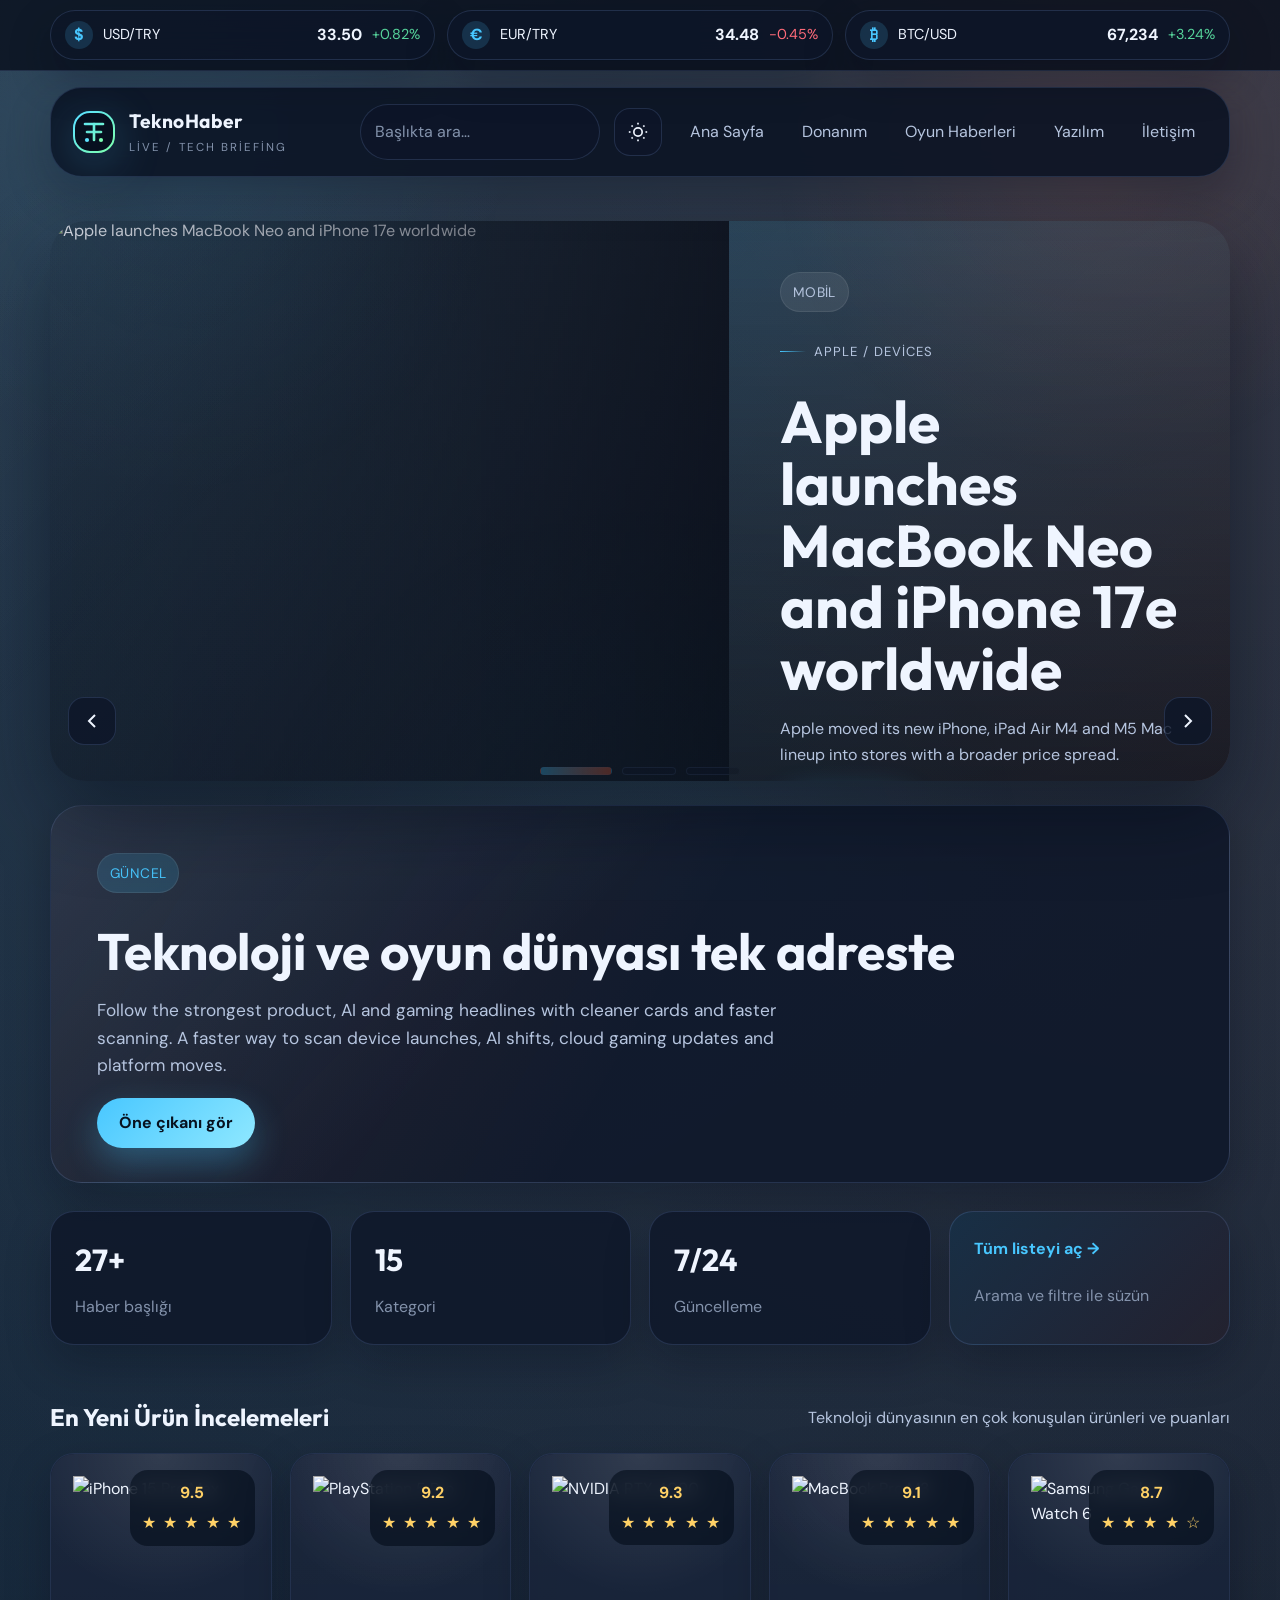
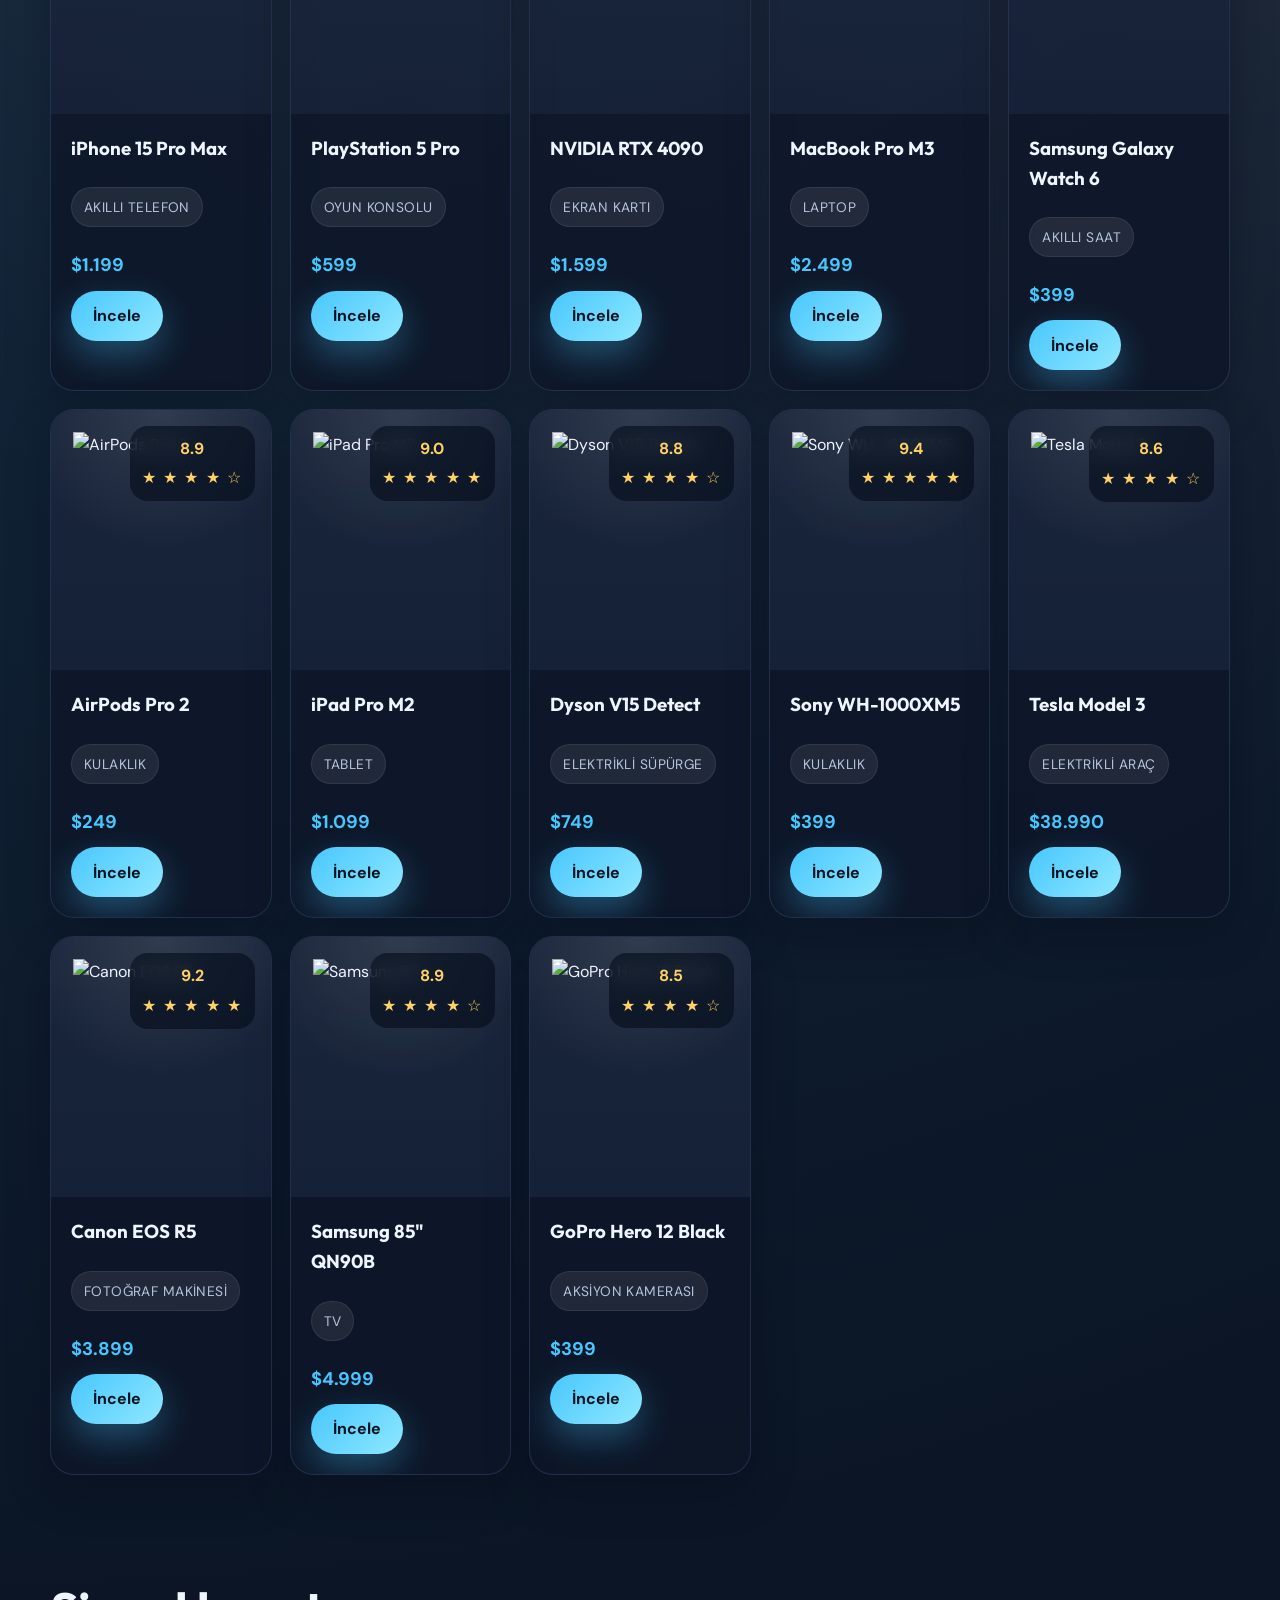
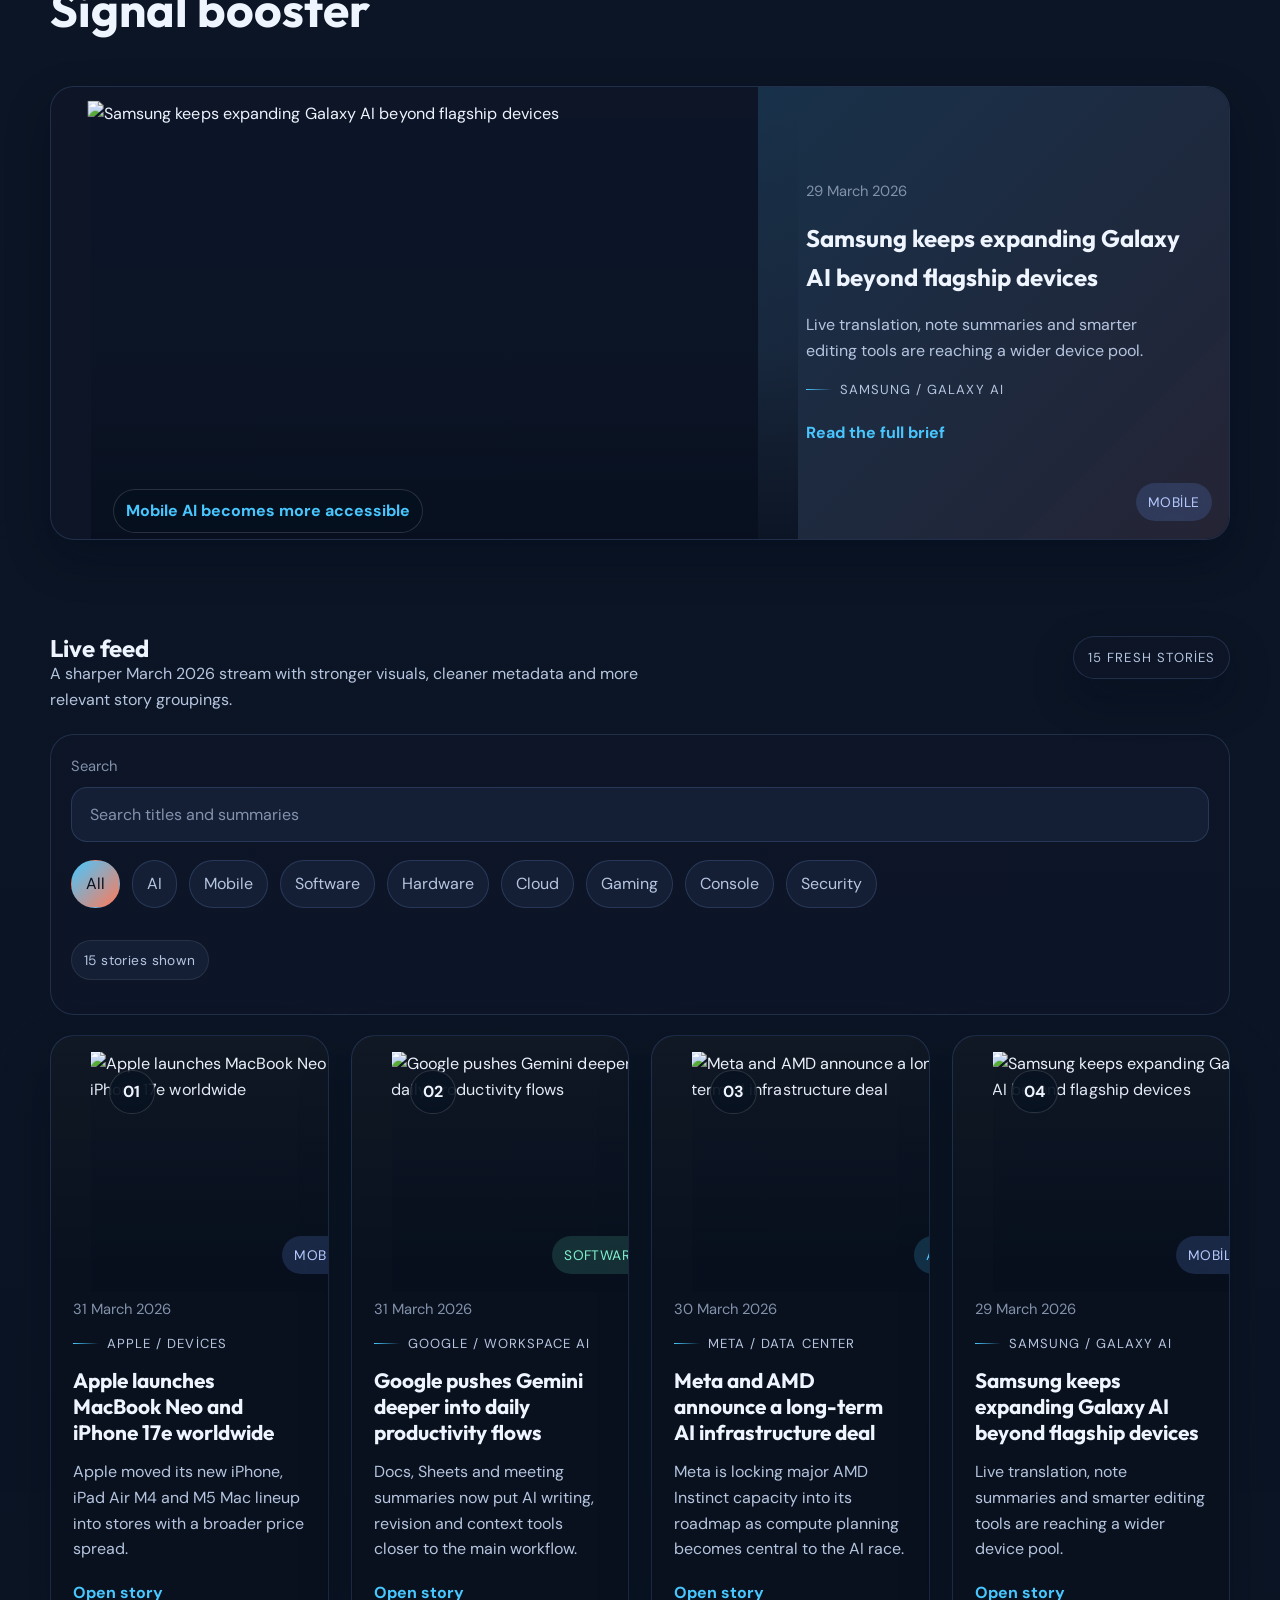
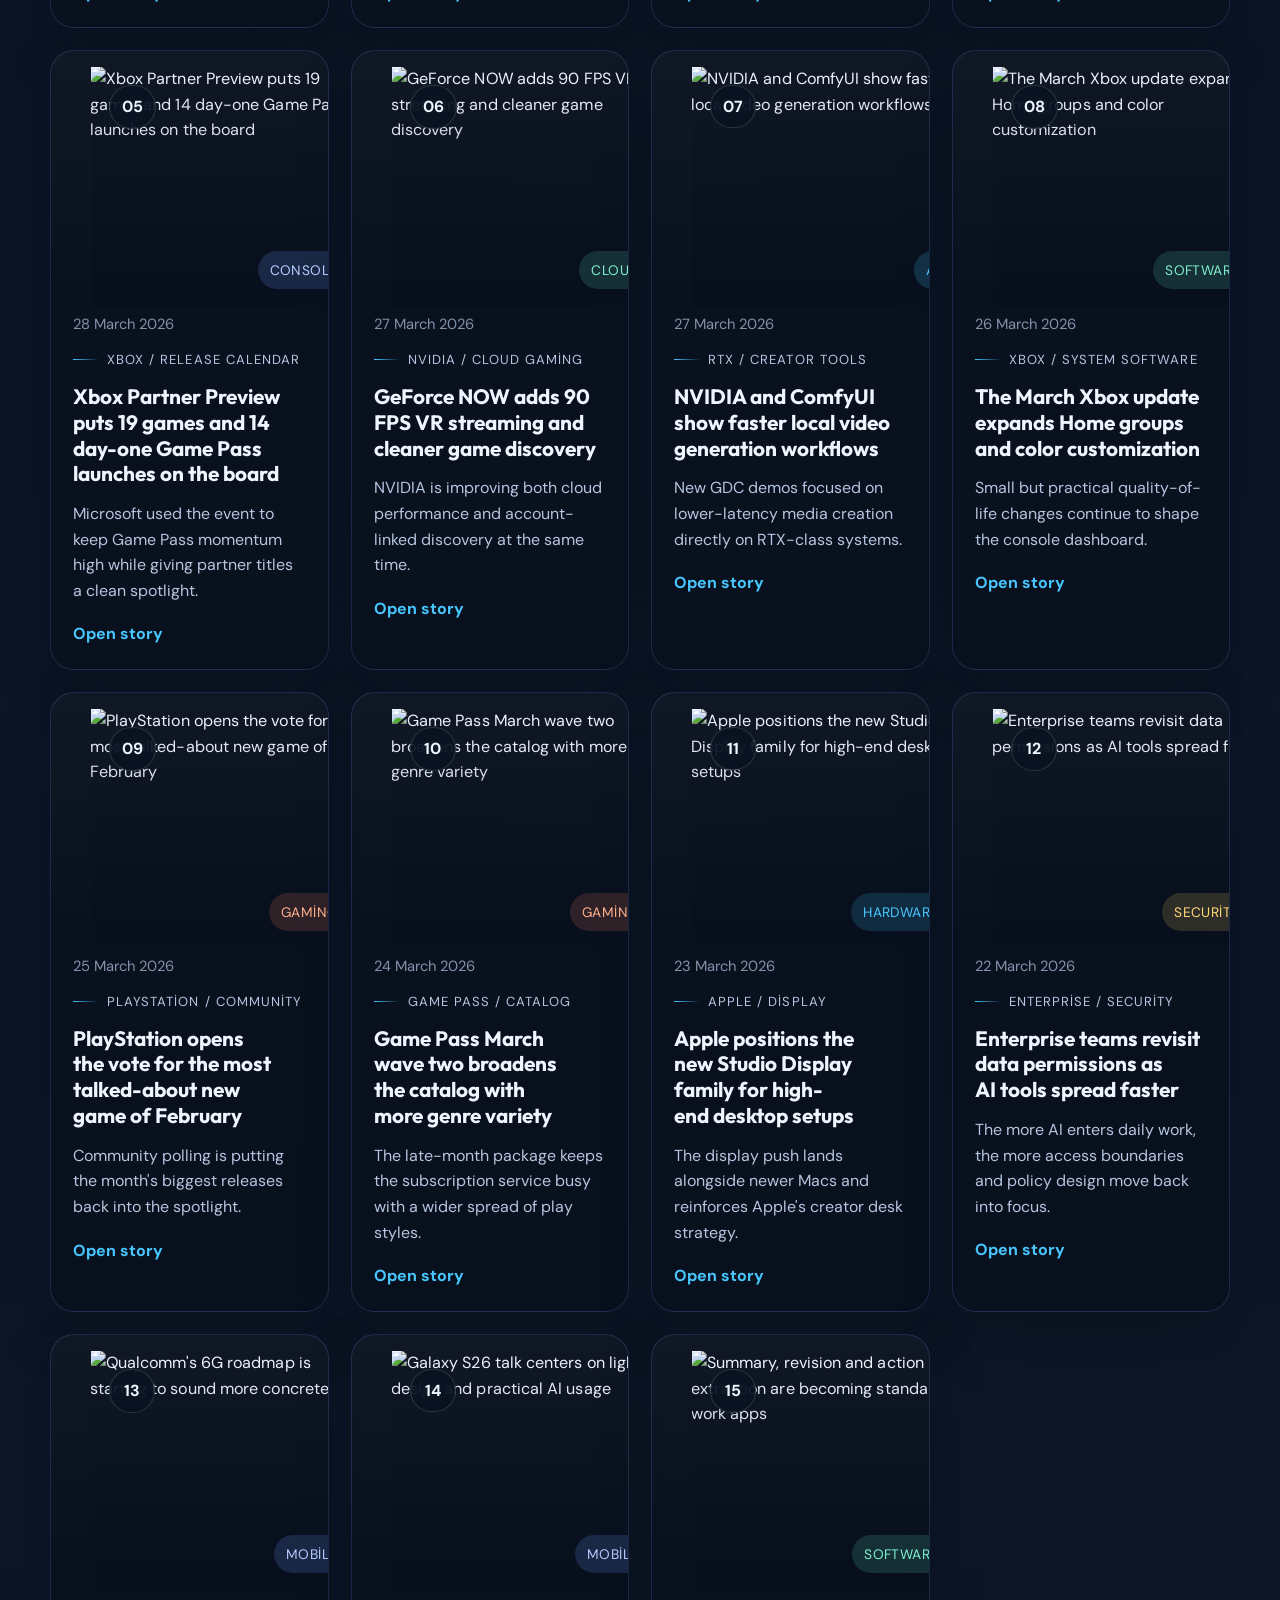
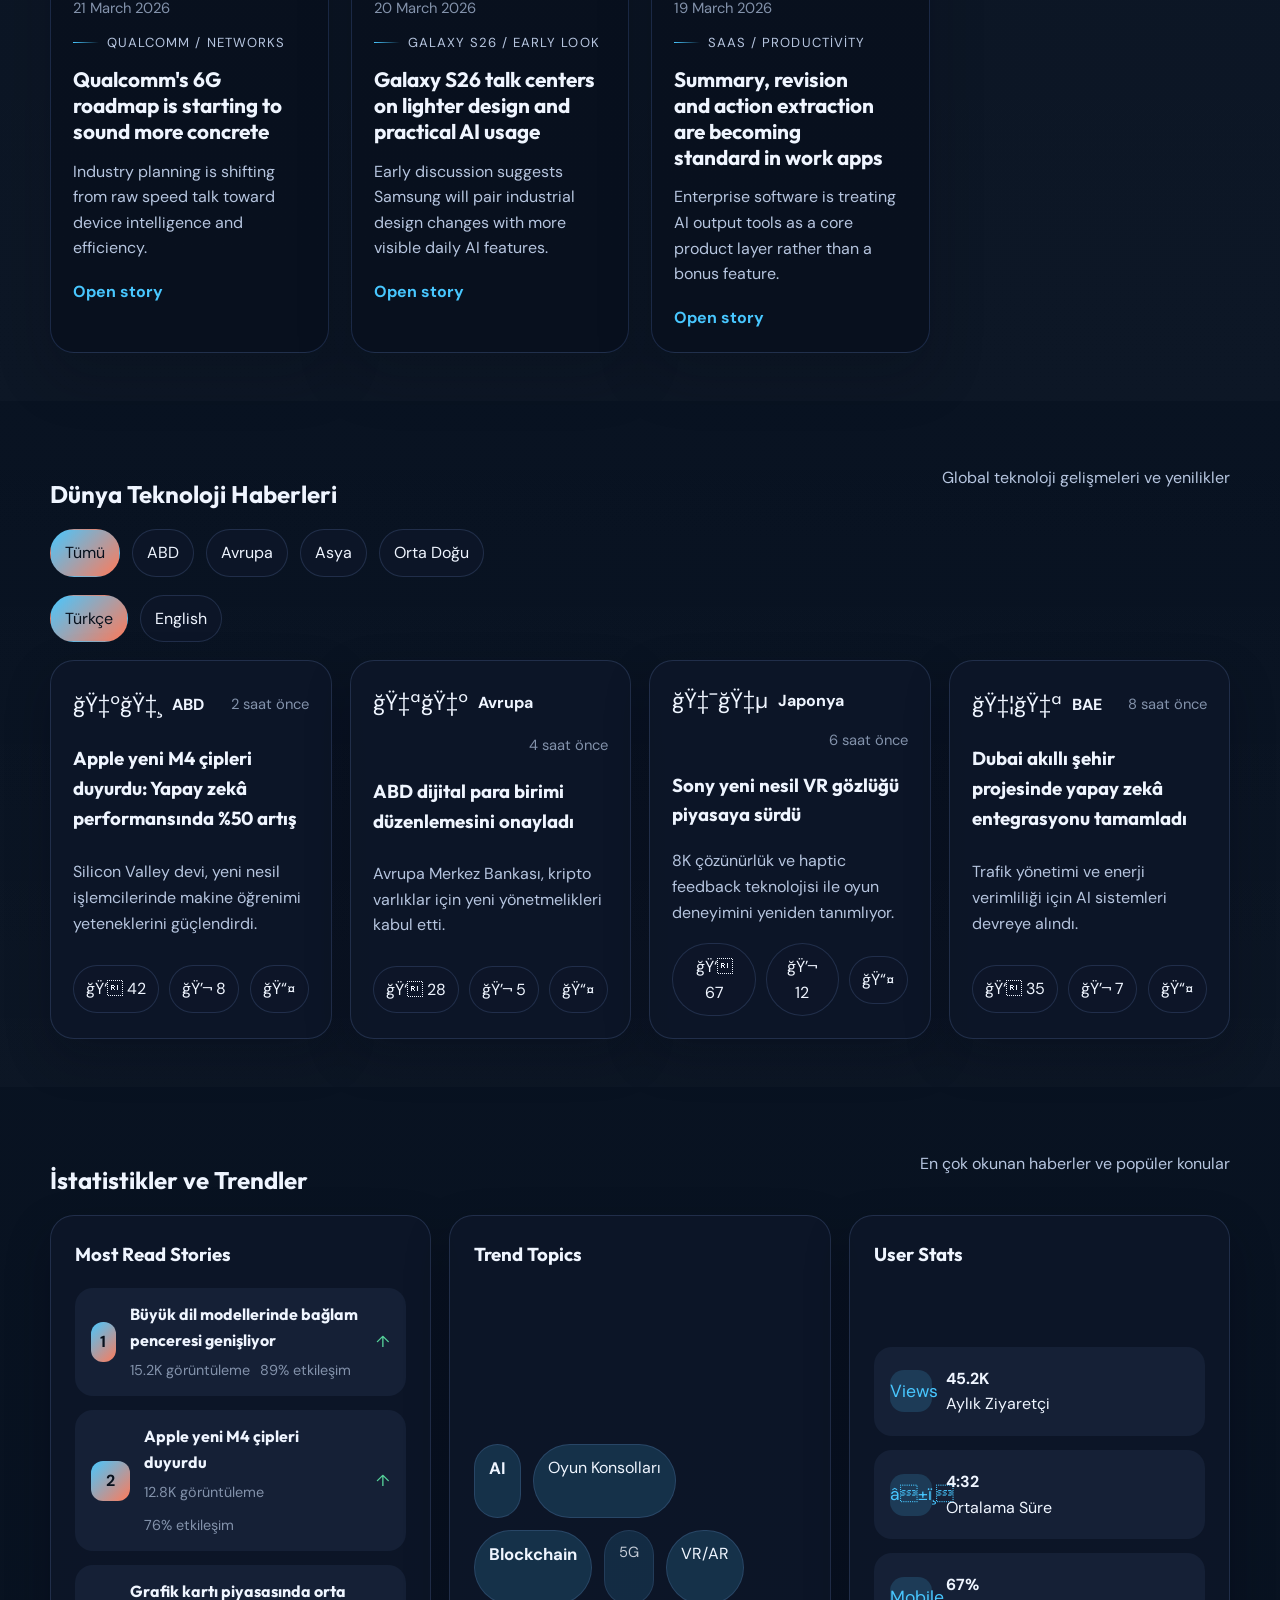
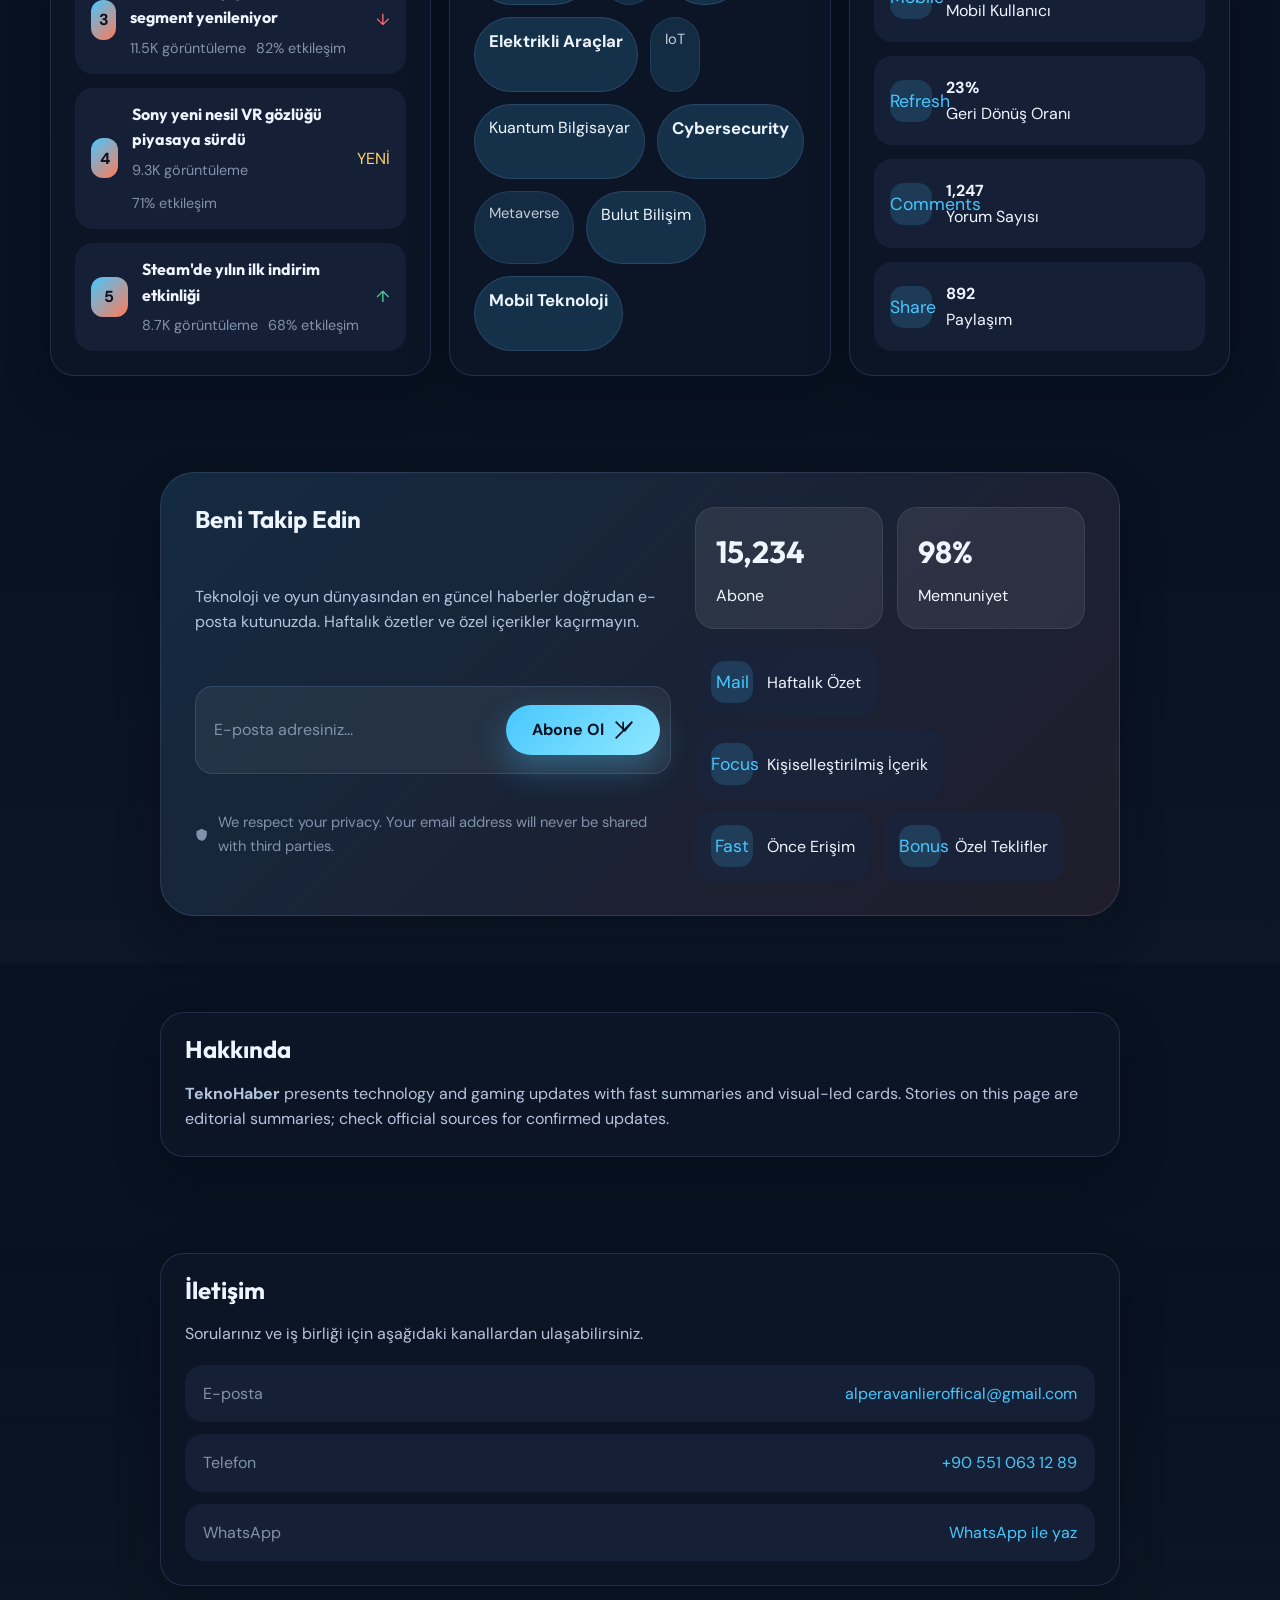
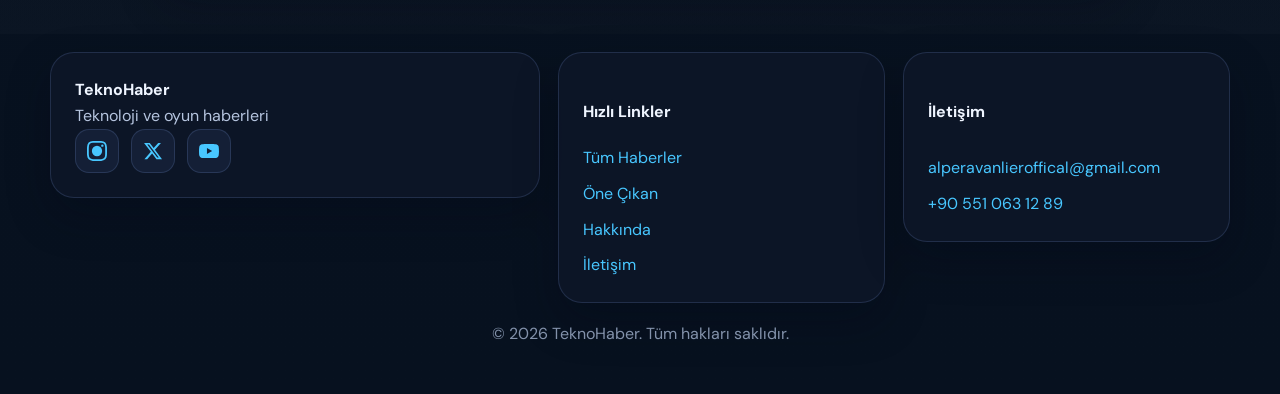
==== commit 7eed35e9: "Add basic SEO metadata and sitemap" ====
--- a/index.html
+++ b/index.html
@@ -1,3103 +1,3114 @@
-﻿<!DOCTYPE html>
-
-<html lang="tr">
-
-<head>
-
-  <meta charset="UTF-8" />
-
-  <meta name="viewport" content="width=device-width, initial-scale=1" />
-
-  <meta name="description" content="TeknoHaber — teknoloji ve oyun dünyasından güncel haberler, görseller ve özetler." />
-
-  <title>TeknoHaber | Teknoloji ve Oyun Haberleri</title>
-
-  <link rel="preconnect" href="https://fonts.googleapis.com" />
-
-  <link rel="preconnect" href="https://fonts.gstatic.com" crossorigin />
-
-  <link href="https://fonts.googleapis.com/css2?family=DM+Sans:ital,opsz,wght@0,9..40,400;0,9..40,600;0,9..40,700;1,9..40,400&family=Outfit:wght@500;600;700&display=swap" rel="stylesheet" />
-
-  <link rel="stylesheet" href="styles.css" />
-
-</head>
-
-<body>
-
-  <div class="bg-layer" aria-hidden="true"></div>
-
-  <a class="skip-link" href="#haberler">Haberlere atla</a>
-
-
-
-  <!-- Economy Bar -->
-
-  <div class="economy-bar">
-
-    <div class="wrap economy-bar__content">
-
-      <div class="economy-item">
-
-        <span class="economy-icon">$</span>
-
-        <span class="economy-label">USD/TRY</span>
-
-        <span class="economy-value" id="dolar-rate">32.45</span>
-
-        <span class="economy-change economy-change--up">+0.82%</span>
-
-      </div>
-
-      <div class="economy-item">
-
-        <span class="economy-icon">€</span>
-
-        <span class="economy-label">EUR/TRY</span>
-
-        <span class="economy-value" id="euro-rate">35.12</span>
-
-        <span class="economy-change economy-change--down">-0.45%</span>
-
-      </div>
-
-      <div class="economy-item">
-
-        <span class="economy-icon">₿</span>
-
-        <span class="economy-label">BTC/USD</span>
-
-        <span class="economy-value" id="btc-rate">67,234</span>
-
-        <span class="economy-change economy-change--up">+3.24%</span>
-
-      </div>
-
-    </div>
-
-  </div>
-
-
-
-  <header class="site-header">
-
-    <div class="wrap header-inner">
-
-      <a class="logo" href="#haberler" aria-label="TeknoHaber home">
-        <span class="logo-mark" aria-hidden="true">
-          <svg class="logo-icon" width="46" height="46" viewBox="0 0 46 46" fill="none" xmlns="http://www.w3.org/2000/svg">
-            <defs>
-              <linearGradient id="logoGradient" x1="6" y1="6" x2="40" y2="40" gradientUnits="userSpaceOnUse">
-                <stop stop-color="#5DE2FF"/>
-                <stop offset="1" stop-color="#7CFFB2"/>
-              </linearGradient>
-            </defs>
-            <rect x="3" y="3" width="40" height="40" rx="16" fill="rgba(8,16,30,0.92)" stroke="url(#logoGradient)" stroke-width="2"/>
-            <path d="M14 15H32" stroke="url(#logoGradient)" stroke-width="2.6" stroke-linecap="round"/>
-            <path d="M23 15V31" stroke="url(#logoGradient)" stroke-width="2.6" stroke-linecap="round"/>
-            <path d="M16 23H30" stroke="url(#logoGradient)" stroke-width="2.6" stroke-linecap="round" opacity="0.95"/>
-            <circle cx="16" cy="31" r="2.1" fill="#5DE2FF"/>
-            <circle cx="30" cy="31" r="2.1" fill="#7CFFB2"/>
-          </svg>
-        </span>
-        <span class="logo-copy">
-          <span class="logo-text">TeknoHaber</span>
-          <span class="logo-sub">Live / Tech Briefing</span>
-        </span>
-      </a>
-
-      <button class="mobile-menu-toggle" id="mobile-menu-toggle" aria-label="Menüyü aç/kapat">
-
-        <span></span>
-
-        <span></span>
-
-        <span></span>
-
-      </button>
-
-      <div class="header-tools">
-
-        <label class="header-search" for="nav-search">
-
-          <span class="visually-hidden">Haberlerde ara</span>
-
-          <input type="search" id="nav-search" class="search-input search-input--nav" placeholder="Başlıkta ara…" autocomplete="off" />
-
-        </label>
-
-        <button class="theme-toggle" id="theme-toggle" aria-label="Temayı değiştir">
-          <svg width="20" height="20" viewBox="0 0 24 24" fill="none" stroke="currentColor" stroke-width="2">
-            <circle cx="12" cy="12" r="5"/>
-            <line x1="12" y1="1" x2="12" y2="3"/>
-            <line x1="12" y1="21" x2="12" y2="23"/>
-            <line x1="4.22" y1="4.22" x2="5.64" y2="5.64"/>
-            <line x1="18.36" y1="18.36" x2="19.78" y2="19.78"/>
-            <line x1="1" y1="12" x2="3" y2="12"/>
-            <line x1="21" y1="12" x2="23" y2="12"/>
-            <line x1="4.22" y1="19.78" x2="5.64" y2="18.36"/>
-            <line x1="18.36" y1="5.64" x2="19.78" y2="4.22"/>
-          </svg>
-        </button>
-
-        <nav class="nav" id="main-nav" aria-label="Ana menü">
-
-          <a href="#haberler" class="nav-link">Ana Sayfa</a>
-
-          <a href="#haberler" data-filter="hardware" class="nav-link">Donanım</a>
-
-          <a href="#haberler" data-filter="game" class="nav-link">Oyun Haberleri</a>
-
-          <a href="#haberler" data-filter="software" class="nav-link">Yazılım</a>
-
-          <a href="#iletisim" class="nav-link">İletişim</a>
-
-        </nav>
-
-      </div>
-
-    </div>
-
-  </header>
-
-
-
-  <main>
-
-    <!-- Hero Slider Section -->
-
-    <section class="hero-slider">
-      <div class="hero-slider__container">
-        <div class="hero-slide hero-slide--active">
-          <div class="hero-slide__image">
-            <img src="https://images.unsplash.com/photo-1517336714739-489689fd1ca8?w=1400&h=900&fit=crop&auto=format" alt="Apple launches MacBook Neo and iPhone 17e worldwide" />
-          </div>
-          <div class="hero-slide__content">
-            <span class="hero-slide__tag">Mobil</span>
-            <p class="hero-slide__eyebrow">Apple / Devices</p>
-            <h2 class="hero-slide__title">Apple launches MacBook Neo and iPhone 17e worldwide</h2>
-            <p class="hero-slide__desc">Apple moved its new iPhone, iPad Air M4 and M5 Mac lineup into stores with a broader price spread.</p>
-            <a href="#haber-1" class="hero-slide__cta">Open story</a>
-          </div>
-        </div>
-        <div class="hero-slide">
-          <div class="hero-slide__image">
-            <img src="https://images.unsplash.com/photo-1496171367470-9ed9a91ea931?w=1400&h=900&fit=crop&auto=format" alt="Google pushes Gemini deeper into daily productivity flows" />
-          </div>
-          <div class="hero-slide__content">
-            <span class="hero-slide__tag">Software</span>
-            <p class="hero-slide__eyebrow">Google / Workspace AI</p>
-            <h2 class="hero-slide__title">Google pushes Gemini deeper into daily productivity flows</h2>
-            <p class="hero-slide__desc">Docs, Sheets and meeting summaries now put AI writing, revision and context tools closer to the main workflow.</p>
-            <a href="#haber-2" class="hero-slide__cta">Open story</a>
-          </div>
-        </div>
-        <div class="hero-slide">
-          <div class="hero-slide__image">
-            <img src="https://images.unsplash.com/photo-1518770660439-4636190af475?w=1400&h=900&fit=crop&auto=format" alt="Meta and AMD announce a long-term AI infrastructure deal" />
-          </div>
-          <div class="hero-slide__content">
-            <span class="hero-slide__tag">AI</span>
-            <p class="hero-slide__eyebrow">Meta / Data Center</p>
-            <h2 class="hero-slide__title">Meta and AMD announce a long-term AI infrastructure deal</h2>
-            <p class="hero-slide__desc">Meta is locking major AMD Instinct capacity into its roadmap as compute planning becomes central to the AI race.</p>
-            <a href="#haber-3" class="hero-slide__cta">Open story</a>
-          </div>
-        </div>
-      </div>
-      <div class="hero-slider__controls">
-        <button class="hero-slider__nav hero-slider__nav--prev" id="hero-prev" aria-label="Previous story">
-          <svg width="24" height="24" viewBox="0 0 24 24" fill="none" stroke="currentColor" stroke-width="2"><path d="M15 18l-6-6 6-6"/></svg>
-        </button>
-        <button class="hero-slider__nav hero-slider__nav--next" id="hero-next" aria-label="Next story">
-          <svg width="24" height="24" viewBox="0 0 24 24" fill="none" stroke="currentColor" stroke-width="2"><path d="M9 18l6-6-6-6"/></svg>
-        </button>
-      </div>
-      <div class="hero-slider__indicators">
-        <button class="hero-slider__indicator hero-slider__indicator--active" data-slide="0" aria-label="Go to story 1"></button>
-        <button class="hero-slider__indicator" data-slide="1" aria-label="Go to story 2"></button>
-        <button class="hero-slider__indicator" data-slide="2" aria-label="Go to story 3"></button>
-      </div>
-    </section>
-
-
-
-    <section class="hero">
-
-      <div class="wrap hero-inner">
-
-        <p class="eyebrow">Güncel</p>
-
-        <h1>Teknoloji ve oyun dünyası tek adreste</h1>
-
-        <p class="lead">
-
+﻿<!DOCTYPE html>
+
+<html lang="tr">
+
+<head>
+
+  <meta charset="UTF-8" />
+
+  <meta name="viewport" content="width=device-width, initial-scale=1" />
+
+  <meta name="description" content="TeknoHaber — teknoloji ve oyun dünyasından güncel haberler, görseller ve özetler." />
+  <meta name="robots" content="index, follow, max-image-preview:large" />
+  <meta name="author" content="Alper Avanlier" />
+  <link rel="canonical" href="https://alperavanlier-cpu.github.io/teknohaber/" />
+  <meta property="og:type" content="website" />
+  <meta property="og:title" content="TeknoHaber | Teknoloji ve Oyun Haberleri" />
+  <meta property="og:description" content="Teknoloji, oyun, yapay zeka ve platform gündemini tek sayfada takip edin." />
+  <meta property="og:url" content="https://alperavanlier-cpu.github.io/teknohaber/" />
+  <meta property="og:site_name" content="TeknoHaber" />
+  <meta property="twitter:card" content="summary_large_image" />
+  <meta property="twitter:title" content="TeknoHaber | Teknoloji ve Oyun Haberleri" />
+  <meta property="twitter:description" content="Teknoloji, oyun, yapay zeka ve platform gündemini tek sayfada takip edin." />
+
+  <title>TeknoHaber | Teknoloji ve Oyun Haberleri</title>
+
+  <link rel="preconnect" href="https://fonts.googleapis.com" />
+
+  <link rel="preconnect" href="https://fonts.gstatic.com" crossorigin />
+
+  <link href="https://fonts.googleapis.com/css2?family=DM+Sans:ital,opsz,wght@0,9..40,400;0,9..40,600;0,9..40,700;1,9..40,400&family=Outfit:wght@500;600;700&display=swap" rel="stylesheet" />
+
+  <link rel="stylesheet" href="styles.css" />
+
+</head>
+
+<body>
+
+  <div class="bg-layer" aria-hidden="true"></div>
+
+  <a class="skip-link" href="#haberler">Haberlere atla</a>
+
+
+
+  <!-- Economy Bar -->
+
+  <div class="economy-bar">
+
+    <div class="wrap economy-bar__content">
+
+      <div class="economy-item">
+
+        <span class="economy-icon">$</span>
+
+        <span class="economy-label">USD/TRY</span>
+
+        <span class="economy-value" id="dolar-rate">32.45</span>
+
+        <span class="economy-change economy-change--up">+0.82%</span>
+
+      </div>
+
+      <div class="economy-item">
+
+        <span class="economy-icon">€</span>
+
+        <span class="economy-label">EUR/TRY</span>
+
+        <span class="economy-value" id="euro-rate">35.12</span>
+
+        <span class="economy-change economy-change--down">-0.45%</span>
+
+      </div>
+
+      <div class="economy-item">
+
+        <span class="economy-icon">₿</span>
+
+        <span class="economy-label">BTC/USD</span>
+
+        <span class="economy-value" id="btc-rate">67,234</span>
+
+        <span class="economy-change economy-change--up">+3.24%</span>
+
+      </div>
+
+    </div>
+
+  </div>
+
+
+
+  <header class="site-header">
+
+    <div class="wrap header-inner">
+
+      <a class="logo" href="#haberler" aria-label="TeknoHaber home">
+        <span class="logo-mark" aria-hidden="true">
+          <svg class="logo-icon" width="46" height="46" viewBox="0 0 46 46" fill="none" xmlns="http://www.w3.org/2000/svg">
+            <defs>
+              <linearGradient id="logoGradient" x1="6" y1="6" x2="40" y2="40" gradientUnits="userSpaceOnUse">
+                <stop stop-color="#5DE2FF"/>
+                <stop offset="1" stop-color="#7CFFB2"/>
+              </linearGradient>
+            </defs>
+            <rect x="3" y="3" width="40" height="40" rx="16" fill="rgba(8,16,30,0.92)" stroke="url(#logoGradient)" stroke-width="2"/>
+            <path d="M14 15H32" stroke="url(#logoGradient)" stroke-width="2.6" stroke-linecap="round"/>
+            <path d="M23 15V31" stroke="url(#logoGradient)" stroke-width="2.6" stroke-linecap="round"/>
+            <path d="M16 23H30" stroke="url(#logoGradient)" stroke-width="2.6" stroke-linecap="round" opacity="0.95"/>
+            <circle cx="16" cy="31" r="2.1" fill="#5DE2FF"/>
+            <circle cx="30" cy="31" r="2.1" fill="#7CFFB2"/>
+          </svg>
+        </span>
+        <span class="logo-copy">
+          <span class="logo-text">TeknoHaber</span>
+          <span class="logo-sub">Live / Tech Briefing</span>
+        </span>
+      </a>
+
+      <button class="mobile-menu-toggle" id="mobile-menu-toggle" aria-label="Menüyü aç/kapat">
+
+        <span></span>
+
+        <span></span>
+
+        <span></span>
+
+      </button>
+
+      <div class="header-tools">
+
+        <label class="header-search" for="nav-search">
+
+          <span class="visually-hidden">Haberlerde ara</span>
+
+          <input type="search" id="nav-search" class="search-input search-input--nav" placeholder="Başlıkta ara…" autocomplete="off" />
+
+        </label>
+
+        <button class="theme-toggle" id="theme-toggle" aria-label="Temayı değiştir">
+          <svg width="20" height="20" viewBox="0 0 24 24" fill="none" stroke="currentColor" stroke-width="2">
+            <circle cx="12" cy="12" r="5"/>
+            <line x1="12" y1="1" x2="12" y2="3"/>
+            <line x1="12" y1="21" x2="12" y2="23"/>
+            <line x1="4.22" y1="4.22" x2="5.64" y2="5.64"/>
+            <line x1="18.36" y1="18.36" x2="19.78" y2="19.78"/>
+            <line x1="1" y1="12" x2="3" y2="12"/>
+            <line x1="21" y1="12" x2="23" y2="12"/>
+            <line x1="4.22" y1="19.78" x2="5.64" y2="18.36"/>
+            <line x1="18.36" y1="5.64" x2="19.78" y2="4.22"/>
+          </svg>
+        </button>
+
+        <nav class="nav" id="main-nav" aria-label="Ana menü">
+
+          <a href="#haberler" class="nav-link">Ana Sayfa</a>
+
+          <a href="#haberler" data-filter="hardware" class="nav-link">Donanım</a>
+
+          <a href="#haberler" data-filter="game" class="nav-link">Oyun Haberleri</a>
+
+          <a href="#haberler" data-filter="software" class="nav-link">Yazılım</a>
+
+          <a href="#iletisim" class="nav-link">İletişim</a>
+
+        </nav>
+
+      </div>
+
+    </div>
+
+  </header>
+
+
+
+  <main>
+
+    <!-- Hero Slider Section -->
+
+    <section class="hero-slider">
+      <div class="hero-slider__container">
+        <div class="hero-slide hero-slide--active">
+          <div class="hero-slide__image">
+            <img src="https://images.unsplash.com/photo-1517336714739-489689fd1ca8?w=1400&h=900&fit=crop&auto=format" alt="Apple launches MacBook Neo and iPhone 17e worldwide" />
+          </div>
+          <div class="hero-slide__content">
+            <span class="hero-slide__tag">Mobil</span>
+            <p class="hero-slide__eyebrow">Apple / Devices</p>
+            <h2 class="hero-slide__title">Apple launches MacBook Neo and iPhone 17e worldwide</h2>
+            <p class="hero-slide__desc">Apple moved its new iPhone, iPad Air M4 and M5 Mac lineup into stores with a broader price spread.</p>
+            <a href="#haber-1" class="hero-slide__cta">Open story</a>
+          </div>
+        </div>
+        <div class="hero-slide">
+          <div class="hero-slide__image">
+            <img src="https://images.unsplash.com/photo-1496171367470-9ed9a91ea931?w=1400&h=900&fit=crop&auto=format" alt="Google pushes Gemini deeper into daily productivity flows" />
+          </div>
+          <div class="hero-slide__content">
+            <span class="hero-slide__tag">Software</span>
+            <p class="hero-slide__eyebrow">Google / Workspace AI</p>
+            <h2 class="hero-slide__title">Google pushes Gemini deeper into daily productivity flows</h2>
+            <p class="hero-slide__desc">Docs, Sheets and meeting summaries now put AI writing, revision and context tools closer to the main workflow.</p>
+            <a href="#haber-2" class="hero-slide__cta">Open story</a>
+          </div>
+        </div>
+        <div class="hero-slide">
+          <div class="hero-slide__image">
+            <img src="https://images.unsplash.com/photo-1518770660439-4636190af475?w=1400&h=900&fit=crop&auto=format" alt="Meta and AMD announce a long-term AI infrastructure deal" />
+          </div>
+          <div class="hero-slide__content">
+            <span class="hero-slide__tag">AI</span>
+            <p class="hero-slide__eyebrow">Meta / Data Center</p>
+            <h2 class="hero-slide__title">Meta and AMD announce a long-term AI infrastructure deal</h2>
+            <p class="hero-slide__desc">Meta is locking major AMD Instinct capacity into its roadmap as compute planning becomes central to the AI race.</p>
+            <a href="#haber-3" class="hero-slide__cta">Open story</a>
+          </div>
+        </div>
+      </div>
+      <div class="hero-slider__controls">
+        <button class="hero-slider__nav hero-slider__nav--prev" id="hero-prev" aria-label="Previous story">
+          <svg width="24" height="24" viewBox="0 0 24 24" fill="none" stroke="currentColor" stroke-width="2"><path d="M15 18l-6-6 6-6"/></svg>
+        </button>
+        <button class="hero-slider__nav hero-slider__nav--next" id="hero-next" aria-label="Next story">
+          <svg width="24" height="24" viewBox="0 0 24 24" fill="none" stroke="currentColor" stroke-width="2"><path d="M9 18l6-6-6-6"/></svg>
+        </button>
+      </div>
+      <div class="hero-slider__indicators">
+        <button class="hero-slider__indicator hero-slider__indicator--active" data-slide="0" aria-label="Go to story 1"></button>
+        <button class="hero-slider__indicator" data-slide="1" aria-label="Go to story 2"></button>
+        <button class="hero-slider__indicator" data-slide="2" aria-label="Go to story 3"></button>
+      </div>
+    </section>
+
+
+
+    <section class="hero">
+
+      <div class="wrap hero-inner">
+
+        <p class="eyebrow">Güncel</p>
+
+        <h1>Teknoloji ve oyun dünyası tek adreste</h1>
+
+        <p class="lead">
+
           Follow the strongest product, AI and gaming headlines with cleaner cards and faster scanning.
 
           A faster way to scan device launches, AI shifts, cloud gaming updates and platform moves.
-
-        </p>
-
-        <a class="btn" href="#one-cikan">Öne çıkanı gör</a>
-
-      </div>
-
-    </section>
-
-
-
-    <section class="stats-strip" aria-label="Site özeti">
-
-      <div class="wrap stats-grid">
-
-        <div class="stat-card">
-
-          <span class="stat-card__value" data-count="27">27+</span>
-
-          <span class="stat-card__label">Haber başlığı</span>
-
-        </div>
-
-        <div class="stat-card">
-
-          <span class="stat-card__value">15</span>
-
-          <span class="stat-card__label">Kategori</span>
-
-        </div>
-
-        <div class="stat-card">
-
-          <span class="stat-card__value">7/24</span>
-
-          <span class="stat-card__label">Güncelleme</span>
-
-        </div>
-
-        <div class="stat-card stat-card--cta">
-
-          <a class="stat-card__link" href="#haberler">Tüm listeyi aç →</a>
-
-          <span class="stat-card__hint">Arama ve filtre ile süzün</span>
-
-        </div>
-
-      </div>
-
-    </section>
-
-
-
-    <!-- Products Reviews Section -->
-
-    <section id="urunler" class="section">
-
-      <div class="wrap">
-
-        <div class="section-head">
-
-          <h2>En Yeni Ürün İncelemeleri</h2>
-
-          <p class="section-desc">Teknoloji dünyasının en çok konuşulan ürünleri ve puanları</p>
-
-        </div>
-
-
-        <div class="products-grid">
-
-          <article class="product-card">
-
-            <div class="product-card__image">
-
-              <img src="https://picsum.photos/seed/teknohaber-img-4/1200/800" alt="iPhone 15 Pro Max" />
-
-              <div class="product-card__rating">
-
-                <span class="rating-score">9.5</span>
-
-                <div class="rating-stars">
-
-                  <span class="star">★</span>
-
-                  <span class="star">★</span>
-
-                  <span class="star">★</span>
-
-                  <span class="star">★</span>
-
-                  <span class="star">★</span>
-
-                </div>
-
-              </div>
-
-            </div>
-
-            <div class="product-card__content">
-
-              <h3>iPhone 15 Pro Max</h3>
-
-              <p class="product-category">Akıllı Telefon</p>
-
-              <div class="product-price">$1.199</div>
-
-              <a href="#" class="product-card__cta">İncele</a>
-
-            </div>
-
-          </article>
-
-          <article class="product-card">
-
-            <div class="product-card__image">
-
-              <img src="https://picsum.photos/seed/teknohaber-img-5/1200/800" alt="PlayStation 5 Pro" />
-
-              <div class="product-card__rating">
-
-                <span class="rating-score">9.2</span>
-
-                <div class="rating-stars">
-
-                  <span class="star">★</span>
-
-                  <span class="star">★</span>
-
-                  <span class="star">★</span>
-
-                  <span class="star">★</span>
-
-                  <span class="star">★</span>
-
-                </div>
-
-              </div>
-
-            </div>
-
-            <div class="product-card__content">
-
-              <h3>PlayStation 5 Pro</h3>
-
-              <p class="product-category">Oyun Konsolu</p>
-
-              <div class="product-price">$599</div>
-
-              <a href="#" class="product-card__cta">İncele</a>
-
-            </div>
-
-          </article>
-
-          <article class="product-card">
-
-            <div class="product-card__image">
-
-              <img src="https://picsum.photos/seed/teknohaber-img-6/1200/800" alt="NVIDIA RTX 4090" />
-
-              <div class="product-card__rating">
-
-                <span class="rating-score">9.3</span>
-
-                <div class="rating-stars">
-
-                  <span class="star">★</span>
-
-                  <span class="star">★</span>
-
-                  <span class="star">★</span>
-
-                  <span class="star">★</span>
-
-                  <span class="star">★</span>
-
-                </div>
-
-              </div>
-
-            </div>
-
-            <div class="product-card__content">
-
-              <h3>NVIDIA RTX 4090</h3>
-
-              <p class="product-category">Ekran Kartı</p>
-
-              <div class="product-price">$1.599</div>
-
-              <a href="#" class="product-card__cta">İncele</a>
-
-            </div>
-
-          </article>
-
-          <article class="product-card">
-
-            <div class="product-card__image">
-
-              <img src="https://picsum.photos/seed/teknohaber-img-7/1200/800" alt="MacBook Pro M3" />
-
-              <div class="product-card__rating">
-
-                <span class="rating-score">9.1</span>
-
-                <div class="rating-stars">
-
-                  <span class="star">★</span>
-
-                  <span class="star">★</span>
-
-                  <span class="star">★</span>
-
-                  <span class="star">★</span>
-
-                  <span class="star">★</span>
-
-                </div>
-
-              </div>
-
-            </div>
-
-            <div class="product-card__content">
-
-              <h3>MacBook Pro M3</h3>
-
-              <p class="product-category">Laptop</p>
-
-              <div class="product-price">$2.499</div>
-
-              <a href="#" class="product-card__cta">İncele</a>
-
-            </div>
-
-          </article>
-
-          <article class="product-card">
-
-            <div class="product-card__image">
-
-              <img src="https://picsum.photos/seed/teknohaber-img-8/1200/800" alt="Samsung Galaxy Watch 6" />
-
-              <div class="product-card__rating">
-
-                <span class="rating-score">8.7</span>
-
-                <div class="rating-stars">
-
-                  <span class="star">★</span>
-
-                  <span class="star">★</span>
-
-                  <span class="star">★</span>
-
-                  <span class="star">★</span>
-
-                  <span class="star">☆</span>
-
-                </div>
-
-              </div>
-
-            </div>
-
-            <div class="product-card__content">
-
-              <h3>Samsung Galaxy Watch 6</h3>
-
-              <p class="product-category">Akıllı Saat</p>
-
-              <div class="product-price">$399</div>
-
-              <a href="#" class="product-card__cta">İncele</a>
-
-            </div>
-
-          </article>
-
-          <article class="product-card">
-
-            <div class="product-card__image">
-
-              <img src="https://picsum.photos/seed/teknohaber-img-9/1200/800" alt="AirPods Pro 2" />
-
-              <div class="product-card__rating">
-
-                <span class="rating-score">8.9</span>
-
-                <div class="rating-stars">
-
-                  <span class="star">★</span>
-
-                  <span class="star">★</span>
-
-                  <span class="star">★</span>
-
-                  <span class="star">★</span>
-
-                  <span class="star">☆</span>
-
-                </div>
-
-              </div>
-
-            </div>
-
-            <div class="product-card__content">
-
-              <h3>AirPods Pro 2</h3>
-
-              <p class="product-category">Kulaklık</p>
-
-              <div class="product-price">$249</div>
-
-              <a href="#" class="product-card__cta">İncele</a>
-
-            </div>
-
-          </article>
-
-          <article class="product-card">
-
-            <div class="product-card__image">
-
-              <img src="https://picsum.photos/seed/teknohaber-img-10/1200/800" alt="iPad Pro M2" />
-
-              <div class="product-card__rating">
-
-                <span class="rating-score">9.0</span>
-
-                <div class="rating-stars">
-
-                  <span class="star">★</span>
-
-                  <span class="star">★</span>
-
-                  <span class="star">★</span>
-
-                  <span class="star">★</span>
-
-                  <span class="star">★</span>
-
-                </div>
-
-              </div>
-
-            </div>
-
-            <div class="product-card__content">
-
-              <h3>iPad Pro M2</h3>
-
-              <p class="product-category">Tablet</p>
-
-              <div class="product-price">$1.099</div>
-
-              <a href="#" class="product-card__cta">İncele</a>
-
-            </div>
-
-          </article>
-
-          <article class="product-card">
-
-            <div class="product-card__image">
-
-              <img src="https://picsum.photos/seed/teknohaber-img-11/1200/800" alt="Dyson V15 Detect" />
-
-              <div class="product-card__rating">
-
-                <span class="rating-score">8.8</span>
-
-                <div class="rating-stars">
-
-                  <span class="star">★</span>
-
-                  <span class="star">★</span>
-
-                  <span class="star">★</span>
-
-                  <span class="star">★</span>
-
-                  <span class="star">☆</span>
-
-                </div>
-
-              </div>
-
-            </div>
-
-            <div class="product-card__content">
-
-              <h3>Dyson V15 Detect</h3>
-
-              <p class="product-category">Elektrikli Süpürge</p>
-
-              <div class="product-price">$749</div>
-
-              <a href="#" class="product-card__cta">İncele</a>
-
-            </div>
-
-          </article>
-
-          <article class="product-card">
-
-            <div class="product-card__image">
-
-              <img src="https://picsum.photos/seed/teknohaber-img-12/1200/800" alt="Sony WH-1000XM5" />
-
-              <div class="product-card__rating">
-
-                <span class="rating-score">9.4</span>
-
-                <div class="rating-stars">
-
-                  <span class="star">★</span>
-
-                  <span class="star">★</span>
-
-                  <span class="star">★</span>
-
-                  <span class="star">★</span>
-
-                  <span class="star">★</span>
-
-                </div>
-
-              </div>
-
-            </div>
-
-            <div class="product-card__content">
-
-              <h3>Sony WH-1000XM5</h3>
-
-              <p class="product-category">Kulaklık</p>
-
-              <div class="product-price">$399</div>
-
-              <a href="#" class="product-card__cta">İncele</a>
-
-            </div>
-
-          </article>
-
-          <article class="product-card">
-
-            <div class="product-card__image">
-
-              <img src="https://picsum.photos/seed/teknohaber-img-13/1200/800" alt="Tesla Model 3" />
-
-              <div class="product-card__rating">
-
-                <span class="rating-score">8.6</span>
-
-                <div class="rating-stars">
-
-                  <span class="star">★</span>
-
-                  <span class="star">★</span>
-
-                  <span class="star">★</span>
-
-                  <span class="star">★</span>
-
-                  <span class="star">☆</span>
-
-                </div>
-
-              </div>
-
-            </div>
-
-            <div class="product-card__content">
-
-              <h3>Tesla Model 3</h3>
-
-              <p class="product-category">Elektrikli Araç</p>
-
-              <div class="product-price">$38.990</div>
-
-              <a href="#" class="product-card__cta">İncele</a>
-
-            </div>
-
-          </article>
-
-          <article class="product-card">
-
-            <div class="product-card__image">
-
-              <img src="https://picsum.photos/seed/teknohaber-img-14/1200/800" alt="Canon EOS R5" />
-
-              <div class="product-card__rating">
-
-                <span class="rating-score">9.2</span>
-
-                <div class="rating-stars">
-
-                  <span class="star">★</span>
-
-                  <span class="star">★</span>
-
-                  <span class="star">★</span>
-
-                  <span class="star">★</span>
-
-                  <span class="star">★</span>
-
-                </div>
-
-              </div>
-
-            </div>
-
-            <div class="product-card__content">
-
-              <h3>Canon EOS R5</h3>
-
-              <p class="product-category">Fotoğraf Makinesi</p>
-
-              <div class="product-price">$3.899</div>
-
-              <a href="#" class="product-card__cta">İncele</a>
-
-            </div>
-
-          </article>
-
-          <article class="product-card">
-
-            <div class="product-card__image">
-
-              <img src="https://picsum.photos/seed/teknohaber-img-15/1200/800" alt="Samsung 85" QN90B" />
-
-              <div class="product-card__rating">
-
-                <span class="rating-score">8.9</span>
-
-                <div class="rating-stars">
-
-                  <span class="star">★</span>
-
-                  <span class="star">★</span>
-
-                  <span class="star">★</span>
-
-                  <span class="star">★</span>
-
-                  <span class="star">☆</span>
-
-                </div>
-
-              </div>
-
-            </div>
-
-            <div class="product-card__content">
-
-              <h3>Samsung 85" QN90B</h3>
-
-              <p class="product-category">TV</p>
-
-              <div class="product-price">$4.999</div>
-
-              <a href="#" class="product-card__cta">İncele</a>
-
-            </div>
-
-          </article>
-
-          <article class="product-card">
-
-            <div class="product-card__image">
-
-              <img src="https://picsum.photos/seed/teknohaber-img-16/1200/800" alt="GoPro Hero 12 Black" />
-
-              <div class="product-card__rating">
-
-                <span class="rating-score">8.5</span>
-
-                <div class="rating-stars">
-
-                  <span class="star">★</span>
-
-                  <span class="star">★</span>
-
-                  <span class="star">★</span>
-
-                  <span class="star">★</span>
-
-                  <span class="star">☆</span>
-
-                </div>
-
-              </div>
-
-            </div>
-
-            <div class="product-card__content">
-
-              <h3>GoPro Hero 12 Black</h3>
-
-              <p class="product-category">Aksiyon Kamerası</p>
-
-              <div class="product-price">$399</div>
-
-              <a href="#" class="product-card__cta">İncele</a>
-
-            </div>
-
-          </article>
-
-        </div>
-
-      </div>
-
-    </section>
-
-
-
-    <section id="one-cikan" class="featured-wrap section-tight">
-      <div class="wrap">
-        <h2 class="featured-title">Signal booster</h2>
-        <article class="featured-card">
-          <a class="featured-card__link" href="#haber-4">
-            <figure class="featured-card__media">
-              <img src="https://images.unsplash.com/photo-1511707171634-5f897ff02aa9?w=1400&h=900&fit=crop&auto=format" alt="Samsung keeps expanding Galaxy AI beyond flagship devices" width="960" height="540" loading="eager" fetchpriority="high" decoding="async" />
-              <span class="featured-card__spot">Mobile AI becomes more accessible</span>
-              <figcaption class="visually-hidden">Samsung keeps expanding Galaxy AI beyond flagship devices</figcaption>
-            </figure>
-            <div class="featured-card__content">
-              <span class="tag tag-mobile">Mobile</span>
-              <time datetime="2026-03-29">29 March 2026</time>
-              <h2>Samsung keeps expanding Galaxy AI beyond flagship devices</h2>
-              <p>Live translation, note summaries and smarter editing tools are reaching a wider device pool.</p>
-              <span class="featured-card__lead">Samsung / Galaxy AI</span>
-              <span class="featured-card__cta">Read the full brief</span>
-            </div>
-          </a>
-        </article>
-      </div>
-    </section>
-
-
-
-    <section id="haberler" class="section section-alt">
-      <div class="wrap">
-        <div class="section-head section-head--stacked">
-          <div>
-            <h2>Live feed</h2>
-            <p class="section-desc">A sharper March 2026 stream with stronger visuals, cleaner metadata and more relevant story groupings.</p>
-          </div>
-          <div class="section-badge">15 fresh stories</div>
-        </div>
-        <div class="news-toolbar" role="region" aria-label="News filters">
-          <label class="search-field">
-            <span class="search-field__label">Search</span>
-            <input type="search" id="haber-ara" class="search-input" placeholder="Search titles and summaries" autocomplete="off" aria-describedby="haber-sonuc" />
-          </label>
-          <div class="filter-chips" id="kategori-filtre" role="group" aria-label="Category">
-            <button type="button" class="chip chip--active" data-filter="all">All</button><button type="button" class="chip" data-filter="ai">AI</button><button type="button" class="chip" data-filter="mobile">Mobile</button><button type="button" class="chip" data-filter="software">Software</button><button type="button" class="chip" data-filter="hardware">Hardware</button><button type="button" class="chip" data-filter="cloud">Cloud</button><button type="button" class="chip" data-filter="game">Gaming</button><button type="button" class="chip" data-filter="console">Console</button><button type="button" class="chip" data-filter="security">Security</button>
-          </div>
-          <p id="haber-sonuc" class="news-result" aria-live="polite">15 stories shown</p>
-        </div>
-        <p id="haber-bos" class="news-empty hidden" role="status">No results. Try another category or search.</p>
-        <ul class="news-grid" id="haber-listesi">
-          <li class="news-card" id="haber-1" data-category="mobile" data-search="apple macbook neo iphone 17e ipad air m4 macbook air m5 studio display sales">
-            <article>
-              <a class="news-card__link" href="#haber-1">
-                <figure class="news-card__media">
-                  <img src="https://images.unsplash.com/photo-1517336714739-489689fd1ca8?w=1400&h=900&fit=crop&auto=format" alt="Apple launches MacBook Neo and iPhone 17e worldwide" width="640" height="360" loading="lazy" decoding="async" />
-                  <span class="news-card__index">01</span>
-                  <span class="tag tag-mobile">Mobil</span>
-                </figure>
-                <div class="news-card__body">
-                  <div class="news-card__meta">
-                    <time datetime="2026-03-31">31 March 2026</time>
-                    <span class="news-card__eyebrow">Apple / Devices</span>
-                  </div>
-                  <h3>Apple launches MacBook Neo and iPhone 17e worldwide</h3>
-                  <p>Apple moved its new iPhone, iPad Air M4 and M5 Mac lineup into stores with a broader price spread.</p>
-                  <span class="news-card__cta">Open story</span>
-                </div>
-              </a>
-            </article>
-          </li>
-          <li class="news-card" id="haber-2" data-category="software" data-search="google gemini workspace docs sheets slides drive productivity ai">
-            <article>
-              <a class="news-card__link" href="#haber-2">
-                <figure class="news-card__media">
-                  <img src="https://images.unsplash.com/photo-1496171367470-9ed9a91ea931?w=1400&h=900&fit=crop&auto=format" alt="Google pushes Gemini deeper into daily productivity flows" width="640" height="360" loading="lazy" decoding="async" />
-                  <span class="news-card__index">02</span>
-                  <span class="tag tag-software">Software</span>
-                </figure>
-                <div class="news-card__body">
-                  <div class="news-card__meta">
-                    <time datetime="2026-03-31">31 March 2026</time>
-                    <span class="news-card__eyebrow">Google / Workspace AI</span>
-                  </div>
-                  <h3>Google pushes Gemini deeper into daily productivity flows</h3>
-                  <p>Docs, Sheets and meeting summaries now put AI writing, revision and context tools closer to the main workflow.</p>
-                  <span class="news-card__cta">Open story</span>
-                </div>
-              </a>
-            </article>
-          </li>
-          <li class="news-card" id="haber-3" data-category="ai" data-search="meta amd ai infrastructure instinct gpu agreement data center training">
-            <article>
-              <a class="news-card__link" href="#haber-3">
-                <figure class="news-card__media">
-                  <img src="https://images.unsplash.com/photo-1518770660439-4636190af475?w=1400&h=900&fit=crop&auto=format" alt="Meta and AMD announce a long-term AI infrastructure deal" width="640" height="360" loading="lazy" decoding="async" />
-                  <span class="news-card__index">03</span>
-                  <span class="tag tag-ai">AI</span>
-                </figure>
-                <div class="news-card__body">
-                  <div class="news-card__meta">
-                    <time datetime="2026-03-30">30 March 2026</time>
-                    <span class="news-card__eyebrow">Meta / Data Center</span>
-                  </div>
-                  <h3>Meta and AMD announce a long-term AI infrastructure deal</h3>
-                  <p>Meta is locking major AMD Instinct capacity into its roadmap as compute planning becomes central to the AI race.</p>
-                  <span class="news-card__cta">Open story</span>
-                </div>
-              </a>
-            </article>
-          </li>
-          <li class="news-card" id="haber-4" data-category="mobile" data-search="samsung galaxy ai one ui mobile translation note summary more devices">
-            <article>
-              <a class="news-card__link" href="#haber-4">
-                <figure class="news-card__media">
-                  <img src="https://images.unsplash.com/photo-1511707171634-5f897ff02aa9?w=1400&h=900&fit=crop&auto=format" alt="Samsung keeps expanding Galaxy AI beyond flagship devices" width="640" height="360" loading="lazy" decoding="async" />
-                  <span class="news-card__index">04</span>
-                  <span class="tag tag-mobile">Mobile</span>
-                </figure>
-                <div class="news-card__body">
-                  <div class="news-card__meta">
-                    <time datetime="2026-03-29">29 March 2026</time>
-                    <span class="news-card__eyebrow">Samsung / Galaxy AI</span>
-                  </div>
-                  <h3>Samsung keeps expanding Galaxy AI beyond flagship devices</h3>
-                  <p>Live translation, note summaries and smarter editing tools are reaching a wider device pool.</p>
-                  <span class="news-card__cta">Open story</span>
-                </div>
-              </a>
-            </article>
-          </li>
-          <li class="news-card" id="haber-5" data-category="console" data-search="xbox partner preview game pass 19 games 14 day one console">
-            <article>
-              <a class="news-card__link" href="#haber-5">
-                <figure class="news-card__media">
-                  <img src="https://images.unsplash.com/photo-1606144042614-b2417e99c4d3?w=1400&h=900&fit=crop&auto=format" alt="Xbox Partner Preview puts 19 games and 14 day-one Game Pass launches on the board" width="640" height="360" loading="lazy" decoding="async" />
-                  <span class="news-card__index">05</span>
-                  <span class="tag tag-console">Console</span>
-                </figure>
-                <div class="news-card__body">
-                  <div class="news-card__meta">
-                    <time datetime="2026-03-28">28 March 2026</time>
-                    <span class="news-card__eyebrow">Xbox / Release Calendar</span>
-                  </div>
-                  <h3>Xbox Partner Preview puts 19 games and 14 day-one Game Pass launches on the board</h3>
-                  <p>Microsoft used the event to keep Game Pass momentum high while giving partner titles a clean spotlight.</p>
-                  <span class="news-card__cta">Open story</span>
-                </div>
-              </a>
-            </article>
-          </li>
-          <li class="news-card" id="haber-6" data-category="cloud" data-search="geforce now vr 90 fps cloud gaming account labels gdc nvidia">
-            <article>
-              <a class="news-card__link" href="#haber-6">
-                <figure class="news-card__media">
-                  <img src="https://images.unsplash.com/photo-1558494949-ef010cbdcc31?w=1400&h=900&fit=crop&auto=format" alt="GeForce NOW adds 90 FPS VR streaming and cleaner game discovery" width="640" height="360" loading="lazy" decoding="async" />
-                  <span class="news-card__index">06</span>
-                  <span class="tag tag-cloud">Cloud</span>
-                </figure>
-                <div class="news-card__body">
-                  <div class="news-card__meta">
-                    <time datetime="2026-03-27">27 March 2026</time>
-                    <span class="news-card__eyebrow">NVIDIA / Cloud Gaming</span>
-                  </div>
-                  <h3>GeForce NOW adds 90 FPS VR streaming and cleaner game discovery</h3>
-                  <p>NVIDIA is improving both cloud performance and account-linked discovery at the same time.</p>
-                  <span class="news-card__cta">Open story</span>
-                </div>
-              </a>
-            </article>
-          </li>
-          <li class="news-card" id="haber-7" data-category="ai" data-search="nvidia comfyui local video generation creator workflows rtx gdc">
-            <article>
-              <a class="news-card__link" href="#haber-7">
-                <figure class="news-card__media">
-                  <img src="https://images.unsplash.com/photo-1574717024453-3540565e0d7d?w=1400&h=900&fit=crop&auto=format" alt="NVIDIA and ComfyUI show faster local video generation workflows" width="640" height="360" loading="lazy" decoding="async" />
-                  <span class="news-card__index">07</span>
-                  <span class="tag tag-ai">AI</span>
-                </figure>
-                <div class="news-card__body">
-                  <div class="news-card__meta">
-                    <time datetime="2026-03-27">27 March 2026</time>
-                    <span class="news-card__eyebrow">RTX / Creator Tools</span>
-                  </div>
-                  <h3>NVIDIA and ComfyUI show faster local video generation workflows</h3>
-                  <p>New GDC demos focused on lower-latency media creation directly on RTX-class systems.</p>
-                  <span class="news-card__cta">Open story</span>
-                </div>
-              </a>
-            </article>
-          </li>
-          <li class="news-card" id="haber-8" data-category="software" data-search="xbox march update home groups color customization dashboard">
-            <article>
-              <a class="news-card__link" href="#haber-8">
-                <figure class="news-card__media">
-                  <img src="https://images.unsplash.com/photo-1486572788966-cfd3df1f5b42?w=1400&h=900&fit=crop&auto=format" alt="The March Xbox update expands Home groups and color customization" width="640" height="360" loading="lazy" decoding="async" />
-                  <span class="news-card__index">08</span>
-                  <span class="tag tag-software">Software</span>
-                </figure>
-                <div class="news-card__body">
-                  <div class="news-card__meta">
-                    <time datetime="2026-03-26">26 March 2026</time>
-                    <span class="news-card__eyebrow">Xbox / System Software</span>
-                  </div>
-                  <h3>The March Xbox update expands Home groups and color customization</h3>
-                  <p>Small but practical quality-of-life changes continue to shape the console dashboard.</p>
-                  <span class="news-card__cta">Open story</span>
-                </div>
-              </a>
-            </article>
-          </li>
-          <li class="news-card" id="haber-9" data-category="game" data-search="playstation players choice february 2026 vote blog">
-            <article>
-              <a class="news-card__link" href="#haber-9">
-                <figure class="news-card__media">
-                  <img src="https://images.unsplash.com/photo-1493711662062-fa541adb3fc8?w=1400&h=900&fit=crop&auto=format" alt="PlayStation opens the vote for the most talked-about new game of February" width="640" height="360" loading="lazy" decoding="async" />
-                  <span class="news-card__index">09</span>
-                  <span class="tag tag-game">Gaming</span>
-                </figure>
-                <div class="news-card__body">
-                  <div class="news-card__meta">
-                    <time datetime="2026-03-25">25 March 2026</time>
-                    <span class="news-card__eyebrow">PlayStation / Community</span>
-                  </div>
-                  <h3>PlayStation opens the vote for the most talked-about new game of February</h3>
-                  <p>Community polling is putting the month's biggest releases back into the spotlight.</p>
-                  <span class="news-card__cta">Open story</span>
-                </div>
-              </a>
-            </article>
-          </li>
-          <li class="news-card" id="haber-10" data-category="game" data-search="game pass march wave 2 subscription catalog variety">
-            <article>
-              <a class="news-card__link" href="#haber-10">
-                <figure class="news-card__media">
-                  <img src="https://images.unsplash.com/photo-1534423861386-85a16f5d13fd?w=1400&h=900&fit=crop&auto=format" alt="Game Pass March wave two broadens the catalog with more genre variety" width="640" height="360" loading="lazy" decoding="async" />
-                  <span class="news-card__index">10</span>
-                  <span class="tag tag-game">Gaming</span>
-                </figure>
-                <div class="news-card__body">
-                  <div class="news-card__meta">
-                    <time datetime="2026-03-24">24 March 2026</time>
-                    <span class="news-card__eyebrow">Game Pass / Catalog</span>
-                  </div>
-                  <h3>Game Pass March wave two broadens the catalog with more genre variety</h3>
-                  <p>The late-month package keeps the subscription service busy with a wider spread of play styles.</p>
-                  <span class="news-card__cta">Open story</span>
-                </div>
-              </a>
-            </article>
-          </li>
-          <li class="news-card" id="haber-11" data-category="hardware" data-search="apple studio display xdr desktop creators mac hardware">
-            <article>
-              <a class="news-card__link" href="#haber-11">
-                <figure class="news-card__media">
-                  <img src="https://images.unsplash.com/photo-1527443154391-507e9dc6c5cc?w=1400&h=900&fit=crop&auto=format" alt="Apple positions the new Studio Display family for high-end desktop setups" width="640" height="360" loading="lazy" decoding="async" />
-                  <span class="news-card__index">11</span>
-                  <span class="tag tag-hardware">Hardware</span>
-                </figure>
-                <div class="news-card__body">
-                  <div class="news-card__meta">
-                    <time datetime="2026-03-23">23 March 2026</time>
-                    <span class="news-card__eyebrow">Apple / Display</span>
-                  </div>
-                  <h3>Apple positions the new Studio Display family for high-end desktop setups</h3>
-                  <p>The display push lands alongside newer Macs and reinforces Apple's creator desk strategy.</p>
-                  <span class="news-card__cta">Open story</span>
-                </div>
-              </a>
-            </article>
-          </li>
-          <li class="news-card" id="haber-12" data-category="security" data-search="enterprise ai data permissions policy access security">
-            <article>
-              <a class="news-card__link" href="#haber-12">
-                <figure class="news-card__media">
-                  <img src="https://images.unsplash.com/photo-1550751827-4bd374c3f58b?w=1400&h=900&fit=crop&auto=format" alt="Enterprise teams revisit data permissions as AI tools spread faster" width="640" height="360" loading="lazy" decoding="async" />
-                  <span class="news-card__index">12</span>
-                  <span class="tag tag-security">Security</span>
-                </figure>
-                <div class="news-card__body">
-                  <div class="news-card__meta">
-                    <time datetime="2026-03-22">22 March 2026</time>
-                    <span class="news-card__eyebrow">Enterprise / Security</span>
-                  </div>
-                  <h3>Enterprise teams revisit data permissions as AI tools spread faster</h3>
-                  <p>The more AI enters daily work, the more access boundaries and policy design move back into focus.</p>
-                  <span class="news-card__cta">Open story</span>
-                </div>
-              </a>
-            </article>
-          </li>
-          <li class="news-card" id="haber-13" data-category="mobile" data-search="qualcomm 6g roadmap mobile connectivity efficiency">
-            <article>
-              <a class="news-card__link" href="#haber-13">
-                <figure class="news-card__media">
-                  <img src="https://images.unsplash.com/photo-1512941937669-90a1b58e7e9c?w=1400&h=900&fit=crop&auto=format" alt="Qualcomm's 6G roadmap is starting to sound more concrete" width="640" height="360" loading="lazy" decoding="async" />
-                  <span class="news-card__index">13</span>
-                  <span class="tag tag-mobile">Mobile</span>
-                </figure>
-                <div class="news-card__body">
-                  <div class="news-card__meta">
-                    <time datetime="2026-03-21">21 March 2026</time>
-                    <span class="news-card__eyebrow">Qualcomm / Networks</span>
-                  </div>
-                  <h3>Qualcomm's 6G roadmap is starting to sound more concrete</h3>
-                  <p>Industry planning is shifting from raw speed talk toward device intelligence and efficiency.</p>
-                  <span class="news-card__cta">Open story</span>
-                </div>
-              </a>
-            </article>
-          </li>
-          <li class="news-card" id="haber-14" data-category="mobile" data-search="galaxy s26 lighter design practical ai mobile">
-            <article>
-              <a class="news-card__link" href="#haber-14">
-                <figure class="news-card__media">
-                  <img src="https://images.unsplash.com/photo-1510557880182-3d4d3caba5e7?w=1400&h=900&fit=crop&auto=format" alt="Galaxy S26 talk centers on lighter design and practical AI usage" width="640" height="360" loading="lazy" decoding="async" />
-                  <span class="news-card__index">14</span>
-                  <span class="tag tag-mobile">Mobile</span>
-                </figure>
-                <div class="news-card__body">
-                  <div class="news-card__meta">
-                    <time datetime="2026-03-20">20 March 2026</time>
-                    <span class="news-card__eyebrow">Galaxy S26 / Early Look</span>
-                  </div>
-                  <h3>Galaxy S26 talk centers on lighter design and practical AI usage</h3>
-                  <p>Early discussion suggests Samsung will pair industrial design changes with more visible daily AI features.</p>
-                  <span class="news-card__cta">Open story</span>
-                </div>
-              </a>
-            </article>
-          </li>
-          <li class="news-card" id="haber-15" data-category="software" data-search="work apps summary revision action extraction enterprise ai software">
-            <article>
-              <a class="news-card__link" href="#haber-15">
-                <figure class="news-card__media">
-                  <img src="https://images.unsplash.com/photo-1552664730-d307ca884978?w=1400&h=900&fit=crop&auto=format" alt="Summary, revision and action extraction are becoming standard in work apps" width="640" height="360" loading="lazy" decoding="async" />
-                  <span class="news-card__index">15</span>
-                  <span class="tag tag-software">Software</span>
-                </figure>
-                <div class="news-card__body">
-                  <div class="news-card__meta">
-                    <time datetime="2026-03-19">19 March 2026</time>
-                    <span class="news-card__eyebrow">SaaS / Productivity</span>
-                  </div>
-                  <h3>Summary, revision and action extraction are becoming standard in work apps</h3>
-                  <p>Enterprise software is treating AI output tools as a core product layer rather than a bonus feature.</p>
-                  <span class="news-card__cta">Open story</span>
-                </div>
-              </a>
-            </article>
-          </li>
-        </ul>
-      </div>
-    </section>
-
-
-
-    <!-- World Tech News Section -->
-
-    <section class="section section--alt" id="world-news">
-
-      <div class="container">
-
-        <div class="section-head">
-
-          <h2>Dünya Teknoloji Haberleri</h2>
-
-          <p>Global teknoloji gelişmeleri ve yenilikler</p>
-
-        </div>
-
-
-
-        <!-- Region Filter -->
-
-        <div class="region-filter">
-
-          <button class="region-btn active" data-region="all">Tümü</button>
-
-          <button class="region-btn" data-region="usa">ABD</button>
-
-          <button class="region-btn" data-region="europe">Avrupa</button>
-
-          <button class="region-btn" data-region="asia">Asya</button>
-
-          <button class="region-btn" data-region="middle-east">Orta Doğu</button>
-
-        </div>
-
-
-
-        <!-- Language Toggle -->
-
-        <div class="language-toggle">
-
-          <button class="lang-btn active" data-lang="tr">Türkçe</button>
-
-          <button class="lang-btn" data-lang="en">English</button>
-
-        </div>
-
-
-
-        <div class="world-news-grid" id="world-news-grid">
-
-          <!-- USA News -->
-
-          <article class="world-news-card" data-region="usa" data-lang="tr">
-
-            <div class="world-news-header">
-
-              <span class="country-flag">ğŸ‡ºğŸ‡¸</span>
-
-              <span class="country-name">ABD</span>
-
-              <span class="news-time">2 saat önce</span>
-
-            </div>
-
-            <h3><a href="#">Apple yeni M4 çipleri duyurdu: Yapay zekâ performansında %50 artış</a></h3>
-
-            <p>Silicon Valley devi, yeni nesil işlemcilerinde makine öğrenimi yeteneklerini güçlendirdi.</p>
-
-            <div class="world-news-actions">
-
-              <button class="action-btn like-btn" data-likes="42">
-
-                <span class="action-icon">ğŸ‘</span>
-
-                <span class="action-count">42</span>
-
-              </button>
-
-              <button class="action-btn comment-btn" data-comments="8">
-
-                <span class="action-icon">ğŸ’¬</span>
-
-                <span class="action-count">8</span>
-
-              </button>
-
-              <button class="action-btn share-btn">
-
-                <span class="action-icon">ğŸ“¤</span>
-
-              </button>
-
-            </div>
-
-          </article>
-
-
-
-          <!-- Europe News -->
-
-          <article class="world-news-card" data-region="europe" data-lang="tr">
-
-            <div class="world-news-header">
-
-              <span class="country-flag">ğŸ‡ªğŸ‡º</span>
-
-              <span class="country-name">Avrupa</span>
-
-              <span class="news-time">4 saat önce</span>
-
-            </div>
-
-            <h3><a href="#">ABD dijital para birimi düzenlemesini onayladı</a></h3>
-
-            <p>Avrupa Merkez Bankası, kripto varlıklar için yeni yönetmelikleri kabul etti.</p>
-
-            <div class="world-news-actions">
-
-              <button class="action-btn like-btn" data-likes="28">
-
-                <span class="action-icon">ğŸ‘</span>
-
-                <span class="action-count">28</span>
-
-              </button>
-
-              <button class="action-btn comment-btn" data-comments="5">
-
-                <span class="action-icon">ğŸ’¬</span>
-
-                <span class="action-count">5</span>
-
-              </button>
-
-              <button class="action-btn share-btn">
-
-                <span class="action-icon">ğŸ“¤</span>
-
-              </button>
-
-            </div>
-
-          </article>
-
-
-
-          <!-- Asia News -->
-
-          <article class="world-news-card" data-region="asia" data-lang="tr">
-
-            <div class="world-news-header">
-
-              <span class="country-flag">ğŸ‡¯ğŸ‡µ</span>
-
-              <span class="country-name">Japonya</span>
-
-              <span class="news-time">6 saat önce</span>
-
-            </div>
-
-            <h3><a href="#">Sony yeni nesil VR gözlüğü piyasaya sürdü</a></h3>
-
-            <p>8K çözünürlük ve haptic feedback teknolojisi ile oyun deneyimini yeniden tanımlıyor.</p>
-
-            <div class="world-news-actions">
-
-              <button class="action-btn like-btn" data-likes="67">
-
-                <span class="action-icon">ğŸ‘</span>
-
-                <span class="action-count">67</span>
-
-              </button>
-
-              <button class="action-btn comment-btn" data-comments="12">
-
-                <span class="action-icon">ğŸ’¬</span>
-
-                <span class="action-count">12</span>
-
-              </button>
-
-              <button class="action-btn share-btn">
-
-                <span class="action-icon">ğŸ“¤</span>
-
-              </button>
-
-            </div>
-
-          </article>
-
-
-
-          <!-- Middle East News -->
-
-          <article class="world-news-card" data-region="middle-east" data-lang="tr">
-
-            <div class="world-news-header">
-
-              <span class="country-flag">ğŸ‡¦ğŸ‡ª</span>
-
-              <span class="country-name">BAE</span>
-
-              <span class="news-time">8 saat önce</span>
-
-            </div>
-
-            <h3><a href="#">Dubai akıllı şehir projesinde yapay zekâ entegrasyonu tamamladı</a></h3>
-
-            <p>Trafik yönetimi ve enerji verimliliği için AI sistemleri devreye alındı.</p>
-
-            <div class="world-news-actions">
-
-              <button class="action-btn like-btn" data-likes="35">
-
-                <span class="action-icon">ğŸ‘</span>
-
-                <span class="action-count">35</span>
-
-              </button>
-
-              <button class="action-btn comment-btn" data-comments="7">
-
-                <span class="action-icon">ğŸ’¬</span>
-
-                <span class="action-count">7</span>
-
-              </button>
-
-              <button class="action-btn share-btn">
-
-                <span class="action-icon">ğŸ“¤</span>
-
-              </button>
-
-            </div>
-
-          </article>
-
-        </div>
-
-      </div>
-
-    </section>
-
-
-
-    <!-- Analytics and Trends Section -->
-
-    <section class="section" id="analytics">
-
-      <div class="container">
-
-        <div class="section-head">
-
-          <h2>İstatistikler ve Trendler</h2>
-
-          <p>En çok okunan haberler ve popüler konular</p>
-
-        </div>
-
-
-
-        <div class="analytics-grid">
-
-          <!-- Most Read News -->
-
-          <div class="analytics-card">
-
+
+        </p>
+
+        <a class="btn" href="#one-cikan">Öne çıkanı gör</a>
+
+      </div>
+
+    </section>
+
+
+
+    <section class="stats-strip" aria-label="Site özeti">
+
+      <div class="wrap stats-grid">
+
+        <div class="stat-card">
+
+          <span class="stat-card__value" data-count="27">27+</span>
+
+          <span class="stat-card__label">Haber başlığı</span>
+
+        </div>
+
+        <div class="stat-card">
+
+          <span class="stat-card__value">15</span>
+
+          <span class="stat-card__label">Kategori</span>
+
+        </div>
+
+        <div class="stat-card">
+
+          <span class="stat-card__value">7/24</span>
+
+          <span class="stat-card__label">Güncelleme</span>
+
+        </div>
+
+        <div class="stat-card stat-card--cta">
+
+          <a class="stat-card__link" href="#haberler">Tüm listeyi aç →</a>
+
+          <span class="stat-card__hint">Arama ve filtre ile süzün</span>
+
+        </div>
+
+      </div>
+
+    </section>
+
+
+
+    <!-- Products Reviews Section -->
+
+    <section id="urunler" class="section">
+
+      <div class="wrap">
+
+        <div class="section-head">
+
+          <h2>En Yeni Ürün İncelemeleri</h2>
+
+          <p class="section-desc">Teknoloji dünyasının en çok konuşulan ürünleri ve puanları</p>
+
+        </div>
+
+
+        <div class="products-grid">
+
+          <article class="product-card">
+
+            <div class="product-card__image">
+
+              <img src="https://picsum.photos/seed/teknohaber-img-4/1200/800" alt="iPhone 15 Pro Max" />
+
+              <div class="product-card__rating">
+
+                <span class="rating-score">9.5</span>
+
+                <div class="rating-stars">
+
+                  <span class="star">★</span>
+
+                  <span class="star">★</span>
+
+                  <span class="star">★</span>
+
+                  <span class="star">★</span>
+
+                  <span class="star">★</span>
+
+                </div>
+
+              </div>
+
+            </div>
+
+            <div class="product-card__content">
+
+              <h3>iPhone 15 Pro Max</h3>
+
+              <p class="product-category">Akıllı Telefon</p>
+
+              <div class="product-price">$1.199</div>
+
+              <a href="#" class="product-card__cta">İncele</a>
+
+            </div>
+
+          </article>
+
+          <article class="product-card">
+
+            <div class="product-card__image">
+
+              <img src="https://picsum.photos/seed/teknohaber-img-5/1200/800" alt="PlayStation 5 Pro" />
+
+              <div class="product-card__rating">
+
+                <span class="rating-score">9.2</span>
+
+                <div class="rating-stars">
+
+                  <span class="star">★</span>
+
+                  <span class="star">★</span>
+
+                  <span class="star">★</span>
+
+                  <span class="star">★</span>
+
+                  <span class="star">★</span>
+
+                </div>
+
+              </div>
+
+            </div>
+
+            <div class="product-card__content">
+
+              <h3>PlayStation 5 Pro</h3>
+
+              <p class="product-category">Oyun Konsolu</p>
+
+              <div class="product-price">$599</div>
+
+              <a href="#" class="product-card__cta">İncele</a>
+
+            </div>
+
+          </article>
+
+          <article class="product-card">
+
+            <div class="product-card__image">
+
+              <img src="https://picsum.photos/seed/teknohaber-img-6/1200/800" alt="NVIDIA RTX 4090" />
+
+              <div class="product-card__rating">
+
+                <span class="rating-score">9.3</span>
+
+                <div class="rating-stars">
+
+                  <span class="star">★</span>
+
+                  <span class="star">★</span>
+
+                  <span class="star">★</span>
+
+                  <span class="star">★</span>
+
+                  <span class="star">★</span>
+
+                </div>
+
+              </div>
+
+            </div>
+
+            <div class="product-card__content">
+
+              <h3>NVIDIA RTX 4090</h3>
+
+              <p class="product-category">Ekran Kartı</p>
+
+              <div class="product-price">$1.599</div>
+
+              <a href="#" class="product-card__cta">İncele</a>
+
+            </div>
+
+          </article>
+
+          <article class="product-card">
+
+            <div class="product-card__image">
+
+              <img src="https://picsum.photos/seed/teknohaber-img-7/1200/800" alt="MacBook Pro M3" />
+
+              <div class="product-card__rating">
+
+                <span class="rating-score">9.1</span>
+
+                <div class="rating-stars">
+
+                  <span class="star">★</span>
+
+                  <span class="star">★</span>
+
+                  <span class="star">★</span>
+
+                  <span class="star">★</span>
+
+                  <span class="star">★</span>
+
+                </div>
+
+              </div>
+
+            </div>
+
+            <div class="product-card__content">
+
+              <h3>MacBook Pro M3</h3>
+
+              <p class="product-category">Laptop</p>
+
+              <div class="product-price">$2.499</div>
+
+              <a href="#" class="product-card__cta">İncele</a>
+
+            </div>
+
+          </article>
+
+          <article class="product-card">
+
+            <div class="product-card__image">
+
+              <img src="https://picsum.photos/seed/teknohaber-img-8/1200/800" alt="Samsung Galaxy Watch 6" />
+
+              <div class="product-card__rating">
+
+                <span class="rating-score">8.7</span>
+
+                <div class="rating-stars">
+
+                  <span class="star">★</span>
+
+                  <span class="star">★</span>
+
+                  <span class="star">★</span>
+
+                  <span class="star">★</span>
+
+                  <span class="star">☆</span>
+
+                </div>
+
+              </div>
+
+            </div>
+
+            <div class="product-card__content">
+
+              <h3>Samsung Galaxy Watch 6</h3>
+
+              <p class="product-category">Akıllı Saat</p>
+
+              <div class="product-price">$399</div>
+
+              <a href="#" class="product-card__cta">İncele</a>
+
+            </div>
+
+          </article>
+
+          <article class="product-card">
+
+            <div class="product-card__image">
+
+              <img src="https://picsum.photos/seed/teknohaber-img-9/1200/800" alt="AirPods Pro 2" />
+
+              <div class="product-card__rating">
+
+                <span class="rating-score">8.9</span>
+
+                <div class="rating-stars">
+
+                  <span class="star">★</span>
+
+                  <span class="star">★</span>
+
+                  <span class="star">★</span>
+
+                  <span class="star">★</span>
+
+                  <span class="star">☆</span>
+
+                </div>
+
+              </div>
+
+            </div>
+
+            <div class="product-card__content">
+
+              <h3>AirPods Pro 2</h3>
+
+              <p class="product-category">Kulaklık</p>
+
+              <div class="product-price">$249</div>
+
+              <a href="#" class="product-card__cta">İncele</a>
+
+            </div>
+
+          </article>
+
+          <article class="product-card">
+
+            <div class="product-card__image">
+
+              <img src="https://picsum.photos/seed/teknohaber-img-10/1200/800" alt="iPad Pro M2" />
+
+              <div class="product-card__rating">
+
+                <span class="rating-score">9.0</span>
+
+                <div class="rating-stars">
+
+                  <span class="star">★</span>
+
+                  <span class="star">★</span>
+
+                  <span class="star">★</span>
+
+                  <span class="star">★</span>
+
+                  <span class="star">★</span>
+
+                </div>
+
+              </div>
+
+            </div>
+
+            <div class="product-card__content">
+
+              <h3>iPad Pro M2</h3>
+
+              <p class="product-category">Tablet</p>
+
+              <div class="product-price">$1.099</div>
+
+              <a href="#" class="product-card__cta">İncele</a>
+
+            </div>
+
+          </article>
+
+          <article class="product-card">
+
+            <div class="product-card__image">
+
+              <img src="https://picsum.photos/seed/teknohaber-img-11/1200/800" alt="Dyson V15 Detect" />
+
+              <div class="product-card__rating">
+
+                <span class="rating-score">8.8</span>
+
+                <div class="rating-stars">
+
+                  <span class="star">★</span>
+
+                  <span class="star">★</span>
+
+                  <span class="star">★</span>
+
+                  <span class="star">★</span>
+
+                  <span class="star">☆</span>
+
+                </div>
+
+              </div>
+
+            </div>
+
+            <div class="product-card__content">
+
+              <h3>Dyson V15 Detect</h3>
+
+              <p class="product-category">Elektrikli Süpürge</p>
+
+              <div class="product-price">$749</div>
+
+              <a href="#" class="product-card__cta">İncele</a>
+
+            </div>
+
+          </article>
+
+          <article class="product-card">
+
+            <div class="product-card__image">
+
+              <img src="https://picsum.photos/seed/teknohaber-img-12/1200/800" alt="Sony WH-1000XM5" />
+
+              <div class="product-card__rating">
+
+                <span class="rating-score">9.4</span>
+
+                <div class="rating-stars">
+
+                  <span class="star">★</span>
+
+                  <span class="star">★</span>
+
+                  <span class="star">★</span>
+
+                  <span class="star">★</span>
+
+                  <span class="star">★</span>
+
+                </div>
+
+              </div>
+
+            </div>
+
+            <div class="product-card__content">
+
+              <h3>Sony WH-1000XM5</h3>
+
+              <p class="product-category">Kulaklık</p>
+
+              <div class="product-price">$399</div>
+
+              <a href="#" class="product-card__cta">İncele</a>
+
+            </div>
+
+          </article>
+
+          <article class="product-card">
+
+            <div class="product-card__image">
+
+              <img src="https://picsum.photos/seed/teknohaber-img-13/1200/800" alt="Tesla Model 3" />
+
+              <div class="product-card__rating">
+
+                <span class="rating-score">8.6</span>
+
+                <div class="rating-stars">
+
+                  <span class="star">★</span>
+
+                  <span class="star">★</span>
+
+                  <span class="star">★</span>
+
+                  <span class="star">★</span>
+
+                  <span class="star">☆</span>
+
+                </div>
+
+              </div>
+
+            </div>
+
+            <div class="product-card__content">
+
+              <h3>Tesla Model 3</h3>
+
+              <p class="product-category">Elektrikli Araç</p>
+
+              <div class="product-price">$38.990</div>
+
+              <a href="#" class="product-card__cta">İncele</a>
+
+            </div>
+
+          </article>
+
+          <article class="product-card">
+
+            <div class="product-card__image">
+
+              <img src="https://picsum.photos/seed/teknohaber-img-14/1200/800" alt="Canon EOS R5" />
+
+              <div class="product-card__rating">
+
+                <span class="rating-score">9.2</span>
+
+                <div class="rating-stars">
+
+                  <span class="star">★</span>
+
+                  <span class="star">★</span>
+
+                  <span class="star">★</span>
+
+                  <span class="star">★</span>
+
+                  <span class="star">★</span>
+
+                </div>
+
+              </div>
+
+            </div>
+
+            <div class="product-card__content">
+
+              <h3>Canon EOS R5</h3>
+
+              <p class="product-category">Fotoğraf Makinesi</p>
+
+              <div class="product-price">$3.899</div>
+
+              <a href="#" class="product-card__cta">İncele</a>
+
+            </div>
+
+          </article>
+
+          <article class="product-card">
+
+            <div class="product-card__image">
+
+              <img src="https://picsum.photos/seed/teknohaber-img-15/1200/800" alt="Samsung 85" QN90B" />
+
+              <div class="product-card__rating">
+
+                <span class="rating-score">8.9</span>
+
+                <div class="rating-stars">
+
+                  <span class="star">★</span>
+
+                  <span class="star">★</span>
+
+                  <span class="star">★</span>
+
+                  <span class="star">★</span>
+
+                  <span class="star">☆</span>
+
+                </div>
+
+              </div>
+
+            </div>
+
+            <div class="product-card__content">
+
+              <h3>Samsung 85" QN90B</h3>
+
+              <p class="product-category">TV</p>
+
+              <div class="product-price">$4.999</div>
+
+              <a href="#" class="product-card__cta">İncele</a>
+
+            </div>
+
+          </article>
+
+          <article class="product-card">
+
+            <div class="product-card__image">
+
+              <img src="https://picsum.photos/seed/teknohaber-img-16/1200/800" alt="GoPro Hero 12 Black" />
+
+              <div class="product-card__rating">
+
+                <span class="rating-score">8.5</span>
+
+                <div class="rating-stars">
+
+                  <span class="star">★</span>
+
+                  <span class="star">★</span>
+
+                  <span class="star">★</span>
+
+                  <span class="star">★</span>
+
+                  <span class="star">☆</span>
+
+                </div>
+
+              </div>
+
+            </div>
+
+            <div class="product-card__content">
+
+              <h3>GoPro Hero 12 Black</h3>
+
+              <p class="product-category">Aksiyon Kamerası</p>
+
+              <div class="product-price">$399</div>
+
+              <a href="#" class="product-card__cta">İncele</a>
+
+            </div>
+
+          </article>
+
+        </div>
+
+      </div>
+
+    </section>
+
+
+
+    <section id="one-cikan" class="featured-wrap section-tight">
+      <div class="wrap">
+        <h2 class="featured-title">Signal booster</h2>
+        <article class="featured-card">
+          <a class="featured-card__link" href="#haber-4">
+            <figure class="featured-card__media">
+              <img src="https://images.unsplash.com/photo-1511707171634-5f897ff02aa9?w=1400&h=900&fit=crop&auto=format" alt="Samsung keeps expanding Galaxy AI beyond flagship devices" width="960" height="540" loading="eager" fetchpriority="high" decoding="async" />
+              <span class="featured-card__spot">Mobile AI becomes more accessible</span>
+              <figcaption class="visually-hidden">Samsung keeps expanding Galaxy AI beyond flagship devices</figcaption>
+            </figure>
+            <div class="featured-card__content">
+              <span class="tag tag-mobile">Mobile</span>
+              <time datetime="2026-03-29">29 March 2026</time>
+              <h2>Samsung keeps expanding Galaxy AI beyond flagship devices</h2>
+              <p>Live translation, note summaries and smarter editing tools are reaching a wider device pool.</p>
+              <span class="featured-card__lead">Samsung / Galaxy AI</span>
+              <span class="featured-card__cta">Read the full brief</span>
+            </div>
+          </a>
+        </article>
+      </div>
+    </section>
+
+
+
+    <section id="haberler" class="section section-alt">
+      <div class="wrap">
+        <div class="section-head section-head--stacked">
+          <div>
+            <h2>Live feed</h2>
+            <p class="section-desc">A sharper March 2026 stream with stronger visuals, cleaner metadata and more relevant story groupings.</p>
+          </div>
+          <div class="section-badge">15 fresh stories</div>
+        </div>
+        <div class="news-toolbar" role="region" aria-label="News filters">
+          <label class="search-field">
+            <span class="search-field__label">Search</span>
+            <input type="search" id="haber-ara" class="search-input" placeholder="Search titles and summaries" autocomplete="off" aria-describedby="haber-sonuc" />
+          </label>
+          <div class="filter-chips" id="kategori-filtre" role="group" aria-label="Category">
+            <button type="button" class="chip chip--active" data-filter="all">All</button><button type="button" class="chip" data-filter="ai">AI</button><button type="button" class="chip" data-filter="mobile">Mobile</button><button type="button" class="chip" data-filter="software">Software</button><button type="button" class="chip" data-filter="hardware">Hardware</button><button type="button" class="chip" data-filter="cloud">Cloud</button><button type="button" class="chip" data-filter="game">Gaming</button><button type="button" class="chip" data-filter="console">Console</button><button type="button" class="chip" data-filter="security">Security</button>
+          </div>
+          <p id="haber-sonuc" class="news-result" aria-live="polite">15 stories shown</p>
+        </div>
+        <p id="haber-bos" class="news-empty hidden" role="status">No results. Try another category or search.</p>
+        <ul class="news-grid" id="haber-listesi">
+          <li class="news-card" id="haber-1" data-category="mobile" data-search="apple macbook neo iphone 17e ipad air m4 macbook air m5 studio display sales">
+            <article>
+              <a class="news-card__link" href="#haber-1">
+                <figure class="news-card__media">
+                  <img src="https://images.unsplash.com/photo-1517336714739-489689fd1ca8?w=1400&h=900&fit=crop&auto=format" alt="Apple launches MacBook Neo and iPhone 17e worldwide" width="640" height="360" loading="lazy" decoding="async" />
+                  <span class="news-card__index">01</span>
+                  <span class="tag tag-mobile">Mobil</span>
+                </figure>
+                <div class="news-card__body">
+                  <div class="news-card__meta">
+                    <time datetime="2026-03-31">31 March 2026</time>
+                    <span class="news-card__eyebrow">Apple / Devices</span>
+                  </div>
+                  <h3>Apple launches MacBook Neo and iPhone 17e worldwide</h3>
+                  <p>Apple moved its new iPhone, iPad Air M4 and M5 Mac lineup into stores with a broader price spread.</p>
+                  <span class="news-card__cta">Open story</span>
+                </div>
+              </a>
+            </article>
+          </li>
+          <li class="news-card" id="haber-2" data-category="software" data-search="google gemini workspace docs sheets slides drive productivity ai">
+            <article>
+              <a class="news-card__link" href="#haber-2">
+                <figure class="news-card__media">
+                  <img src="https://images.unsplash.com/photo-1496171367470-9ed9a91ea931?w=1400&h=900&fit=crop&auto=format" alt="Google pushes Gemini deeper into daily productivity flows" width="640" height="360" loading="lazy" decoding="async" />
+                  <span class="news-card__index">02</span>
+                  <span class="tag tag-software">Software</span>
+                </figure>
+                <div class="news-card__body">
+                  <div class="news-card__meta">
+                    <time datetime="2026-03-31">31 March 2026</time>
+                    <span class="news-card__eyebrow">Google / Workspace AI</span>
+                  </div>
+                  <h3>Google pushes Gemini deeper into daily productivity flows</h3>
+                  <p>Docs, Sheets and meeting summaries now put AI writing, revision and context tools closer to the main workflow.</p>
+                  <span class="news-card__cta">Open story</span>
+                </div>
+              </a>
+            </article>
+          </li>
+          <li class="news-card" id="haber-3" data-category="ai" data-search="meta amd ai infrastructure instinct gpu agreement data center training">
+            <article>
+              <a class="news-card__link" href="#haber-3">
+                <figure class="news-card__media">
+                  <img src="https://images.unsplash.com/photo-1518770660439-4636190af475?w=1400&h=900&fit=crop&auto=format" alt="Meta and AMD announce a long-term AI infrastructure deal" width="640" height="360" loading="lazy" decoding="async" />
+                  <span class="news-card__index">03</span>
+                  <span class="tag tag-ai">AI</span>
+                </figure>
+                <div class="news-card__body">
+                  <div class="news-card__meta">
+                    <time datetime="2026-03-30">30 March 2026</time>
+                    <span class="news-card__eyebrow">Meta / Data Center</span>
+                  </div>
+                  <h3>Meta and AMD announce a long-term AI infrastructure deal</h3>
+                  <p>Meta is locking major AMD Instinct capacity into its roadmap as compute planning becomes central to the AI race.</p>
+                  <span class="news-card__cta">Open story</span>
+                </div>
+              </a>
+            </article>
+          </li>
+          <li class="news-card" id="haber-4" data-category="mobile" data-search="samsung galaxy ai one ui mobile translation note summary more devices">
+            <article>
+              <a class="news-card__link" href="#haber-4">
+                <figure class="news-card__media">
+                  <img src="https://images.unsplash.com/photo-1511707171634-5f897ff02aa9?w=1400&h=900&fit=crop&auto=format" alt="Samsung keeps expanding Galaxy AI beyond flagship devices" width="640" height="360" loading="lazy" decoding="async" />
+                  <span class="news-card__index">04</span>
+                  <span class="tag tag-mobile">Mobile</span>
+                </figure>
+                <div class="news-card__body">
+                  <div class="news-card__meta">
+                    <time datetime="2026-03-29">29 March 2026</time>
+                    <span class="news-card__eyebrow">Samsung / Galaxy AI</span>
+                  </div>
+                  <h3>Samsung keeps expanding Galaxy AI beyond flagship devices</h3>
+                  <p>Live translation, note summaries and smarter editing tools are reaching a wider device pool.</p>
+                  <span class="news-card__cta">Open story</span>
+                </div>
+              </a>
+            </article>
+          </li>
+          <li class="news-card" id="haber-5" data-category="console" data-search="xbox partner preview game pass 19 games 14 day one console">
+            <article>
+              <a class="news-card__link" href="#haber-5">
+                <figure class="news-card__media">
+                  <img src="https://images.unsplash.com/photo-1606144042614-b2417e99c4d3?w=1400&h=900&fit=crop&auto=format" alt="Xbox Partner Preview puts 19 games and 14 day-one Game Pass launches on the board" width="640" height="360" loading="lazy" decoding="async" />
+                  <span class="news-card__index">05</span>
+                  <span class="tag tag-console">Console</span>
+                </figure>
+                <div class="news-card__body">
+                  <div class="news-card__meta">
+                    <time datetime="2026-03-28">28 March 2026</time>
+                    <span class="news-card__eyebrow">Xbox / Release Calendar</span>
+                  </div>
+                  <h3>Xbox Partner Preview puts 19 games and 14 day-one Game Pass launches on the board</h3>
+                  <p>Microsoft used the event to keep Game Pass momentum high while giving partner titles a clean spotlight.</p>
+                  <span class="news-card__cta">Open story</span>
+                </div>
+              </a>
+            </article>
+          </li>
+          <li class="news-card" id="haber-6" data-category="cloud" data-search="geforce now vr 90 fps cloud gaming account labels gdc nvidia">
+            <article>
+              <a class="news-card__link" href="#haber-6">
+                <figure class="news-card__media">
+                  <img src="https://images.unsplash.com/photo-1558494949-ef010cbdcc31?w=1400&h=900&fit=crop&auto=format" alt="GeForce NOW adds 90 FPS VR streaming and cleaner game discovery" width="640" height="360" loading="lazy" decoding="async" />
+                  <span class="news-card__index">06</span>
+                  <span class="tag tag-cloud">Cloud</span>
+                </figure>
+                <div class="news-card__body">
+                  <div class="news-card__meta">
+                    <time datetime="2026-03-27">27 March 2026</time>
+                    <span class="news-card__eyebrow">NVIDIA / Cloud Gaming</span>
+                  </div>
+                  <h3>GeForce NOW adds 90 FPS VR streaming and cleaner game discovery</h3>
+                  <p>NVIDIA is improving both cloud performance and account-linked discovery at the same time.</p>
+                  <span class="news-card__cta">Open story</span>
+                </div>
+              </a>
+            </article>
+          </li>
+          <li class="news-card" id="haber-7" data-category="ai" data-search="nvidia comfyui local video generation creator workflows rtx gdc">
+            <article>
+              <a class="news-card__link" href="#haber-7">
+                <figure class="news-card__media">
+                  <img src="https://images.unsplash.com/photo-1574717024453-3540565e0d7d?w=1400&h=900&fit=crop&auto=format" alt="NVIDIA and ComfyUI show faster local video generation workflows" width="640" height="360" loading="lazy" decoding="async" />
+                  <span class="news-card__index">07</span>
+                  <span class="tag tag-ai">AI</span>
+                </figure>
+                <div class="news-card__body">
+                  <div class="news-card__meta">
+                    <time datetime="2026-03-27">27 March 2026</time>
+                    <span class="news-card__eyebrow">RTX / Creator Tools</span>
+                  </div>
+                  <h3>NVIDIA and ComfyUI show faster local video generation workflows</h3>
+                  <p>New GDC demos focused on lower-latency media creation directly on RTX-class systems.</p>
+                  <span class="news-card__cta">Open story</span>
+                </div>
+              </a>
+            </article>
+          </li>
+          <li class="news-card" id="haber-8" data-category="software" data-search="xbox march update home groups color customization dashboard">
+            <article>
+              <a class="news-card__link" href="#haber-8">
+                <figure class="news-card__media">
+                  <img src="https://images.unsplash.com/photo-1486572788966-cfd3df1f5b42?w=1400&h=900&fit=crop&auto=format" alt="The March Xbox update expands Home groups and color customization" width="640" height="360" loading="lazy" decoding="async" />
+                  <span class="news-card__index">08</span>
+                  <span class="tag tag-software">Software</span>
+                </figure>
+                <div class="news-card__body">
+                  <div class="news-card__meta">
+                    <time datetime="2026-03-26">26 March 2026</time>
+                    <span class="news-card__eyebrow">Xbox / System Software</span>
+                  </div>
+                  <h3>The March Xbox update expands Home groups and color customization</h3>
+                  <p>Small but practical quality-of-life changes continue to shape the console dashboard.</p>
+                  <span class="news-card__cta">Open story</span>
+                </div>
+              </a>
+            </article>
+          </li>
+          <li class="news-card" id="haber-9" data-category="game" data-search="playstation players choice february 2026 vote blog">
+            <article>
+              <a class="news-card__link" href="#haber-9">
+                <figure class="news-card__media">
+                  <img src="https://images.unsplash.com/photo-1493711662062-fa541adb3fc8?w=1400&h=900&fit=crop&auto=format" alt="PlayStation opens the vote for the most talked-about new game of February" width="640" height="360" loading="lazy" decoding="async" />
+                  <span class="news-card__index">09</span>
+                  <span class="tag tag-game">Gaming</span>
+                </figure>
+                <div class="news-card__body">
+                  <div class="news-card__meta">
+                    <time datetime="2026-03-25">25 March 2026</time>
+                    <span class="news-card__eyebrow">PlayStation / Community</span>
+                  </div>
+                  <h3>PlayStation opens the vote for the most talked-about new game of February</h3>
+                  <p>Community polling is putting the month's biggest releases back into the spotlight.</p>
+                  <span class="news-card__cta">Open story</span>
+                </div>
+              </a>
+            </article>
+          </li>
+          <li class="news-card" id="haber-10" data-category="game" data-search="game pass march wave 2 subscription catalog variety">
+            <article>
+              <a class="news-card__link" href="#haber-10">
+                <figure class="news-card__media">
+                  <img src="https://images.unsplash.com/photo-1534423861386-85a16f5d13fd?w=1400&h=900&fit=crop&auto=format" alt="Game Pass March wave two broadens the catalog with more genre variety" width="640" height="360" loading="lazy" decoding="async" />
+                  <span class="news-card__index">10</span>
+                  <span class="tag tag-game">Gaming</span>
+                </figure>
+                <div class="news-card__body">
+                  <div class="news-card__meta">
+                    <time datetime="2026-03-24">24 March 2026</time>
+                    <span class="news-card__eyebrow">Game Pass / Catalog</span>
+                  </div>
+                  <h3>Game Pass March wave two broadens the catalog with more genre variety</h3>
+                  <p>The late-month package keeps the subscription service busy with a wider spread of play styles.</p>
+                  <span class="news-card__cta">Open story</span>
+                </div>
+              </a>
+            </article>
+          </li>
+          <li class="news-card" id="haber-11" data-category="hardware" data-search="apple studio display xdr desktop creators mac hardware">
+            <article>
+              <a class="news-card__link" href="#haber-11">
+                <figure class="news-card__media">
+                  <img src="https://images.unsplash.com/photo-1527443154391-507e9dc6c5cc?w=1400&h=900&fit=crop&auto=format" alt="Apple positions the new Studio Display family for high-end desktop setups" width="640" height="360" loading="lazy" decoding="async" />
+                  <span class="news-card__index">11</span>
+                  <span class="tag tag-hardware">Hardware</span>
+                </figure>
+                <div class="news-card__body">
+                  <div class="news-card__meta">
+                    <time datetime="2026-03-23">23 March 2026</time>
+                    <span class="news-card__eyebrow">Apple / Display</span>
+                  </div>
+                  <h3>Apple positions the new Studio Display family for high-end desktop setups</h3>
+                  <p>The display push lands alongside newer Macs and reinforces Apple's creator desk strategy.</p>
+                  <span class="news-card__cta">Open story</span>
+                </div>
+              </a>
+            </article>
+          </li>
+          <li class="news-card" id="haber-12" data-category="security" data-search="enterprise ai data permissions policy access security">
+            <article>
+              <a class="news-card__link" href="#haber-12">
+                <figure class="news-card__media">
+                  <img src="https://images.unsplash.com/photo-1550751827-4bd374c3f58b?w=1400&h=900&fit=crop&auto=format" alt="Enterprise teams revisit data permissions as AI tools spread faster" width="640" height="360" loading="lazy" decoding="async" />
+                  <span class="news-card__index">12</span>
+                  <span class="tag tag-security">Security</span>
+                </figure>
+                <div class="news-card__body">
+                  <div class="news-card__meta">
+                    <time datetime="2026-03-22">22 March 2026</time>
+                    <span class="news-card__eyebrow">Enterprise / Security</span>
+                  </div>
+                  <h3>Enterprise teams revisit data permissions as AI tools spread faster</h3>
+                  <p>The more AI enters daily work, the more access boundaries and policy design move back into focus.</p>
+                  <span class="news-card__cta">Open story</span>
+                </div>
+              </a>
+            </article>
+          </li>
+          <li class="news-card" id="haber-13" data-category="mobile" data-search="qualcomm 6g roadmap mobile connectivity efficiency">
+            <article>
+              <a class="news-card__link" href="#haber-13">
+                <figure class="news-card__media">
+                  <img src="https://images.unsplash.com/photo-1512941937669-90a1b58e7e9c?w=1400&h=900&fit=crop&auto=format" alt="Qualcomm's 6G roadmap is starting to sound more concrete" width="640" height="360" loading="lazy" decoding="async" />
+                  <span class="news-card__index">13</span>
+                  <span class="tag tag-mobile">Mobile</span>
+                </figure>
+                <div class="news-card__body">
+                  <div class="news-card__meta">
+                    <time datetime="2026-03-21">21 March 2026</time>
+                    <span class="news-card__eyebrow">Qualcomm / Networks</span>
+                  </div>
+                  <h3>Qualcomm's 6G roadmap is starting to sound more concrete</h3>
+                  <p>Industry planning is shifting from raw speed talk toward device intelligence and efficiency.</p>
+                  <span class="news-card__cta">Open story</span>
+                </div>
+              </a>
+            </article>
+          </li>
+          <li class="news-card" id="haber-14" data-category="mobile" data-search="galaxy s26 lighter design practical ai mobile">
+            <article>
+              <a class="news-card__link" href="#haber-14">
+                <figure class="news-card__media">
+                  <img src="https://images.unsplash.com/photo-1510557880182-3d4d3caba5e7?w=1400&h=900&fit=crop&auto=format" alt="Galaxy S26 talk centers on lighter design and practical AI usage" width="640" height="360" loading="lazy" decoding="async" />
+                  <span class="news-card__index">14</span>
+                  <span class="tag tag-mobile">Mobile</span>
+                </figure>
+                <div class="news-card__body">
+                  <div class="news-card__meta">
+                    <time datetime="2026-03-20">20 March 2026</time>
+                    <span class="news-card__eyebrow">Galaxy S26 / Early Look</span>
+                  </div>
+                  <h3>Galaxy S26 talk centers on lighter design and practical AI usage</h3>
+                  <p>Early discussion suggests Samsung will pair industrial design changes with more visible daily AI features.</p>
+                  <span class="news-card__cta">Open story</span>
+                </div>
+              </a>
+            </article>
+          </li>
+          <li class="news-card" id="haber-15" data-category="software" data-search="work apps summary revision action extraction enterprise ai software">
+            <article>
+              <a class="news-card__link" href="#haber-15">
+                <figure class="news-card__media">
+                  <img src="https://images.unsplash.com/photo-1552664730-d307ca884978?w=1400&h=900&fit=crop&auto=format" alt="Summary, revision and action extraction are becoming standard in work apps" width="640" height="360" loading="lazy" decoding="async" />
+                  <span class="news-card__index">15</span>
+                  <span class="tag tag-software">Software</span>
+                </figure>
+                <div class="news-card__body">
+                  <div class="news-card__meta">
+                    <time datetime="2026-03-19">19 March 2026</time>
+                    <span class="news-card__eyebrow">SaaS / Productivity</span>
+                  </div>
+                  <h3>Summary, revision and action extraction are becoming standard in work apps</h3>
+                  <p>Enterprise software is treating AI output tools as a core product layer rather than a bonus feature.</p>
+                  <span class="news-card__cta">Open story</span>
+                </div>
+              </a>
+            </article>
+          </li>
+        </ul>
+      </div>
+    </section>
+
+
+
+    <!-- World Tech News Section -->
+
+    <section class="section section--alt" id="world-news">
+
+      <div class="container">
+
+        <div class="section-head">
+
+          <h2>Dünya Teknoloji Haberleri</h2>
+
+          <p>Global teknoloji gelişmeleri ve yenilikler</p>
+
+        </div>
+
+
+
+        <!-- Region Filter -->
+
+        <div class="region-filter">
+
+          <button class="region-btn active" data-region="all">Tümü</button>
+
+          <button class="region-btn" data-region="usa">ABD</button>
+
+          <button class="region-btn" data-region="europe">Avrupa</button>
+
+          <button class="region-btn" data-region="asia">Asya</button>
+
+          <button class="region-btn" data-region="middle-east">Orta Doğu</button>
+
+        </div>
+
+
+
+        <!-- Language Toggle -->
+
+        <div class="language-toggle">
+
+          <button class="lang-btn active" data-lang="tr">Türkçe</button>
+
+          <button class="lang-btn" data-lang="en">English</button>
+
+        </div>
+
+
+
+        <div class="world-news-grid" id="world-news-grid">
+
+          <!-- USA News -->
+
+          <article class="world-news-card" data-region="usa" data-lang="tr">
+
+            <div class="world-news-header">
+
+              <span class="country-flag">ğŸ‡ºğŸ‡¸</span>
+
+              <span class="country-name">ABD</span>
+
+              <span class="news-time">2 saat önce</span>
+
+            </div>
+
+            <h3><a href="#">Apple yeni M4 çipleri duyurdu: Yapay zekâ performansında %50 artış</a></h3>
+
+            <p>Silicon Valley devi, yeni nesil işlemcilerinde makine öğrenimi yeteneklerini güçlendirdi.</p>
+
+            <div class="world-news-actions">
+
+              <button class="action-btn like-btn" data-likes="42">
+
+                <span class="action-icon">ğŸ‘</span>
+
+                <span class="action-count">42</span>
+
+              </button>
+
+              <button class="action-btn comment-btn" data-comments="8">
+
+                <span class="action-icon">ğŸ’¬</span>
+
+                <span class="action-count">8</span>
+
+              </button>
+
+              <button class="action-btn share-btn">
+
+                <span class="action-icon">ğŸ“¤</span>
+
+              </button>
+
+            </div>
+
+          </article>
+
+
+
+          <!-- Europe News -->
+
+          <article class="world-news-card" data-region="europe" data-lang="tr">
+
+            <div class="world-news-header">
+
+              <span class="country-flag">ğŸ‡ªğŸ‡º</span>
+
+              <span class="country-name">Avrupa</span>
+
+              <span class="news-time">4 saat önce</span>
+
+            </div>
+
+            <h3><a href="#">ABD dijital para birimi düzenlemesini onayladı</a></h3>
+
+            <p>Avrupa Merkez Bankası, kripto varlıklar için yeni yönetmelikleri kabul etti.</p>
+
+            <div class="world-news-actions">
+
+              <button class="action-btn like-btn" data-likes="28">
+
+                <span class="action-icon">ğŸ‘</span>
+
+                <span class="action-count">28</span>
+
+              </button>
+
+              <button class="action-btn comment-btn" data-comments="5">
+
+                <span class="action-icon">ğŸ’¬</span>
+
+                <span class="action-count">5</span>
+
+              </button>
+
+              <button class="action-btn share-btn">
+
+                <span class="action-icon">ğŸ“¤</span>
+
+              </button>
+
+            </div>
+
+          </article>
+
+
+
+          <!-- Asia News -->
+
+          <article class="world-news-card" data-region="asia" data-lang="tr">
+
+            <div class="world-news-header">
+
+              <span class="country-flag">ğŸ‡¯ğŸ‡µ</span>
+
+              <span class="country-name">Japonya</span>
+
+              <span class="news-time">6 saat önce</span>
+
+            </div>
+
+            <h3><a href="#">Sony yeni nesil VR gözlüğü piyasaya sürdü</a></h3>
+
+            <p>8K çözünürlük ve haptic feedback teknolojisi ile oyun deneyimini yeniden tanımlıyor.</p>
+
+            <div class="world-news-actions">
+
+              <button class="action-btn like-btn" data-likes="67">
+
+                <span class="action-icon">ğŸ‘</span>
+
+                <span class="action-count">67</span>
+
+              </button>
+
+              <button class="action-btn comment-btn" data-comments="12">
+
+                <span class="action-icon">ğŸ’¬</span>
+
+                <span class="action-count">12</span>
+
+              </button>
+
+              <button class="action-btn share-btn">
+
+                <span class="action-icon">ğŸ“¤</span>
+
+              </button>
+
+            </div>
+
+          </article>
+
+
+
+          <!-- Middle East News -->
+
+          <article class="world-news-card" data-region="middle-east" data-lang="tr">
+
+            <div class="world-news-header">
+
+              <span class="country-flag">ğŸ‡¦ğŸ‡ª</span>
+
+              <span class="country-name">BAE</span>
+
+              <span class="news-time">8 saat önce</span>
+
+            </div>
+
+            <h3><a href="#">Dubai akıllı şehir projesinde yapay zekâ entegrasyonu tamamladı</a></h3>
+
+            <p>Trafik yönetimi ve enerji verimliliği için AI sistemleri devreye alındı.</p>
+
+            <div class="world-news-actions">
+
+              <button class="action-btn like-btn" data-likes="35">
+
+                <span class="action-icon">ğŸ‘</span>
+
+                <span class="action-count">35</span>
+
+              </button>
+
+              <button class="action-btn comment-btn" data-comments="7">
+
+                <span class="action-icon">ğŸ’¬</span>
+
+                <span class="action-count">7</span>
+
+              </button>
+
+              <button class="action-btn share-btn">
+
+                <span class="action-icon">ğŸ“¤</span>
+
+              </button>
+
+            </div>
+
+          </article>
+
+        </div>
+
+      </div>
+
+    </section>
+
+
+
+    <!-- Analytics and Trends Section -->
+
+    <section class="section" id="analytics">
+
+      <div class="container">
+
+        <div class="section-head">
+
+          <h2>İstatistikler ve Trendler</h2>
+
+          <p>En çok okunan haberler ve popüler konular</p>
+
+        </div>
+
+
+
+        <div class="analytics-grid">
+
+          <!-- Most Read News -->
+
+          <div class="analytics-card">
+
             <h3>Most Read Stories</h3>
-
-            <div class="trending-list">
-
-              <div class="trending-item" data-rank="1">
-
-                <span class="trending-rank">1</span>
-
-                <div class="trending-content">
-
-                  <h4><a href="#">Büyük dil modellerinde bağlam penceresi genişliyor</a></h4>
-
-                  <div class="trending-stats">
-
-                    <span class="trending-views">15.2K görüntüleme</span>
-
-                    <span class="trending-engagement">89% etkileşim</span>
-
-                  </div>
-
-                </div>
-
-                <span class="trending-trend up">↑</span>
-
-              </div>
-
-              
-
-              <div class="trending-item" data-rank="2">
-
-                <span class="trending-rank">2</span>
-
-                <div class="trending-content">
-
-                  <h4><a href="#">Apple yeni M4 çipleri duyurdu</a></h4>
-
-                  <div class="trending-stats">
-
-                    <span class="trending-views">12.8K görüntüleme</span>
-
-                    <span class="trending-engagement">76% etkileşim</span>
-
-                  </div>
-
-                </div>
-
-                <span class="trending-trend up">↑</span>
-
-              </div>
-
-              
-
-              <div class="trending-item" data-rank="3">
-
-                <span class="trending-rank">3</span>
-
-                <div class="trending-content">
-
-                  <h4><a href="#">Grafik kartı piyasasında orta segment yenileniyor</a></h4>
-
-                  <div class="trending-stats">
-
-                    <span class="trending-views">11.5K görüntüleme</span>
-
-                    <span class="trending-engagement">82% etkileşim</span>
-
-                  </div>
-
-                </div>
-
-                <span class="trending-trend down">↓</span>
-
-              </div>
-
-              
-
-              <div class="trending-item" data-rank="4">
-
-                <span class="trending-rank">4</span>
-
-                <div class="trending-content">
-
-                  <h4><a href="#">Sony yeni nesil VR gözlüğü piyasaya sürdü</a></h4>
-
-                  <div class="trending-stats">
-
-                    <span class="trending-views">9.3K görüntüleme</span>
-
-                    <span class="trending-engagement">71% etkileşim</span>
-
-                  </div>
-
-                </div>
-
-                <span class="trending-trend new">YENİ</span>
-
-              </div>
-
-              
-
-              <div class="trending-item" data-rank="5">
-
-                <span class="trending-rank">5</span>
-
-                <div class="trending-content">
-
-                  <h4><a href="#">Steam'de yılın ilk indirim etkinliği</a></h4>
-
-                  <div class="trending-stats">
-
-                    <span class="trending-views">8.7K görüntüleme</span>
-
-                    <span class="trending-engagement">68% etkileşim</span>
-
-                  </div>
-
-                </div>
-
-                <span class="trending-trend up">↑</span>
-
-              </div>
-
-            </div>
-
-          </div>
-
-
-
-          <!-- Trending Topics -->
-
-          <div class="analytics-card">
-
+
+            <div class="trending-list">
+
+              <div class="trending-item" data-rank="1">
+
+                <span class="trending-rank">1</span>
+
+                <div class="trending-content">
+
+                  <h4><a href="#">Büyük dil modellerinde bağlam penceresi genişliyor</a></h4>
+
+                  <div class="trending-stats">
+
+                    <span class="trending-views">15.2K görüntüleme</span>
+
+                    <span class="trending-engagement">89% etkileşim</span>
+
+                  </div>
+
+                </div>
+
+                <span class="trending-trend up">↑</span>
+
+              </div>
+
+              
+
+              <div class="trending-item" data-rank="2">
+
+                <span class="trending-rank">2</span>
+
+                <div class="trending-content">
+
+                  <h4><a href="#">Apple yeni M4 çipleri duyurdu</a></h4>
+
+                  <div class="trending-stats">
+
+                    <span class="trending-views">12.8K görüntüleme</span>
+
+                    <span class="trending-engagement">76% etkileşim</span>
+
+                  </div>
+
+                </div>
+
+                <span class="trending-trend up">↑</span>
+
+              </div>
+
+              
+
+              <div class="trending-item" data-rank="3">
+
+                <span class="trending-rank">3</span>
+
+                <div class="trending-content">
+
+                  <h4><a href="#">Grafik kartı piyasasında orta segment yenileniyor</a></h4>
+
+                  <div class="trending-stats">
+
+                    <span class="trending-views">11.5K görüntüleme</span>
+
+                    <span class="trending-engagement">82% etkileşim</span>
+
+                  </div>
+
+                </div>
+
+                <span class="trending-trend down">↓</span>
+
+              </div>
+
+              
+
+              <div class="trending-item" data-rank="4">
+
+                <span class="trending-rank">4</span>
+
+                <div class="trending-content">
+
+                  <h4><a href="#">Sony yeni nesil VR gözlüğü piyasaya sürdü</a></h4>
+
+                  <div class="trending-stats">
+
+                    <span class="trending-views">9.3K görüntüleme</span>
+
+                    <span class="trending-engagement">71% etkileşim</span>
+
+                  </div>
+
+                </div>
+
+                <span class="trending-trend new">YENİ</span>
+
+              </div>
+
+              
+
+              <div class="trending-item" data-rank="5">
+
+                <span class="trending-rank">5</span>
+
+                <div class="trending-content">
+
+                  <h4><a href="#">Steam'de yılın ilk indirim etkinliği</a></h4>
+
+                  <div class="trending-stats">
+
+                    <span class="trending-views">8.7K görüntüleme</span>
+
+                    <span class="trending-engagement">68% etkileşim</span>
+
+                  </div>
+
+                </div>
+
+                <span class="trending-trend up">↑</span>
+
+              </div>
+
+            </div>
+
+          </div>
+
+
+
+          <!-- Trending Topics -->
+
+          <div class="analytics-card">
+
             <h3>Trend Topics</h3>
-
-            <div class="topics-cloud">
-
+
+            <div class="topics-cloud">
+
               <div class="topic-tag" data-size="large">AI</div>
-
-              <div class="topic-tag" data-size="medium">Oyun Konsolları</div>
-
-              <div class="topic-tag" data-size="large">Blockchain</div>
-
-              <div class="topic-tag" data-size="small">5G</div>
-
-              <div class="topic-tag" data-size="medium">VR/AR</div>
-
-              <div class="topic-tag" data-size="large">Elektrikli Araçlar</div>
-
-              <div class="topic-tag" data-size="small">IoT</div>
-
-              <div class="topic-tag" data-size="medium">Kuantum Bilgisayar</div>
-
-              <div class="topic-tag" data-size="large">Cybersecurity</div>
-
-              <div class="topic-tag" data-size="small">Metaverse</div>
-
-              <div class="topic-tag" data-size="medium">Bulut Bilişim</div>
-
-              <div class="topic-tag" data-size="large">Mobil Teknoloji</div>
-
-            </div>
-
-          </div>
-
-
-
-          <!-- User Statistics -->
-
-          <div class="analytics-card">
-
+
+              <div class="topic-tag" data-size="medium">Oyun Konsolları</div>
+
+              <div class="topic-tag" data-size="large">Blockchain</div>
+
+              <div class="topic-tag" data-size="small">5G</div>
+
+              <div class="topic-tag" data-size="medium">VR/AR</div>
+
+              <div class="topic-tag" data-size="large">Elektrikli Araçlar</div>
+
+              <div class="topic-tag" data-size="small">IoT</div>
+
+              <div class="topic-tag" data-size="medium">Kuantum Bilgisayar</div>
+
+              <div class="topic-tag" data-size="large">Cybersecurity</div>
+
+              <div class="topic-tag" data-size="small">Metaverse</div>
+
+              <div class="topic-tag" data-size="medium">Bulut Bilişim</div>
+
+              <div class="topic-tag" data-size="large">Mobil Teknoloji</div>
+
+            </div>
+
+          </div>
+
+
+
+          <!-- User Statistics -->
+
+          <div class="analytics-card">
+
             <h3>User Stats</h3>
-
-            <div class="user-stats">
-
-              <div class="stat-item">
-
+
+            <div class="user-stats">
+
+              <div class="stat-item">
+
                 <div class="stat-icon">Views</div>
-
-                <div class="stat-info">
-
-                  <span class="stat-number">45.2K</span>
-
-                  <span class="stat-label">Aylık Ziyaretçi</span>
-
-                </div>
-
-              </div>
-
-              
-
-              <div class="stat-item">
-
-                <div class="stat-icon">â±ï¸</div>
-
-                <div class="stat-info">
-
-                  <span class="stat-number">4:32</span>
-
-                  <span class="stat-label">Ortalama Süre</span>
-
-                </div>
-
-              </div>
-
-              
-
-              <div class="stat-item">
-
+
+                <div class="stat-info">
+
+                  <span class="stat-number">45.2K</span>
+
+                  <span class="stat-label">Aylık Ziyaretçi</span>
+
+                </div>
+
+              </div>
+
+              
+
+              <div class="stat-item">
+
+                <div class="stat-icon">â±ï¸</div>
+
+                <div class="stat-info">
+
+                  <span class="stat-number">4:32</span>
+
+                  <span class="stat-label">Ortalama Süre</span>
+
+                </div>
+
+              </div>
+
+              
+
+              <div class="stat-item">
+
                 <div class="stat-icon">Mobile</div>
-
-                <div class="stat-info">
-
-                  <span class="stat-number">67%</span>
-
-                  <span class="stat-label">Mobil Kullanıcı</span>
-
-                </div>
-
-              </div>
-
-              
-
-              <div class="stat-item">
-
+
+                <div class="stat-info">
+
+                  <span class="stat-number">67%</span>
+
+                  <span class="stat-label">Mobil Kullanıcı</span>
+
+                </div>
+
+              </div>
+
+              
+
+              <div class="stat-item">
+
                 <div class="stat-icon">Refresh</div>
-
-                <div class="stat-info">
-
-                  <span class="stat-number">23%</span>
-
-                  <span class="stat-label">Geri Dönüş Oranı</span>
-
-                </div>
-
-              </div>
-
-              
-
-              <div class="stat-item">
-
+
+                <div class="stat-info">
+
+                  <span class="stat-number">23%</span>
+
+                  <span class="stat-label">Geri Dönüş Oranı</span>
+
+                </div>
+
+              </div>
+
+              
+
+              <div class="stat-item">
+
                 <div class="stat-icon">Comments</div>
-
-                <div class="stat-info">
-
-                  <span class="stat-number">1,247</span>
-
-                  <span class="stat-label">Yorum Sayısı</span>
-
-                </div>
-
-              </div>
-
-              
-
-              <div class="stat-item">
-
+
+                <div class="stat-info">
+
+                  <span class="stat-number">1,247</span>
+
+                  <span class="stat-label">Yorum Sayısı</span>
+
+                </div>
+
+              </div>
+
+              
+
+              <div class="stat-item">
+
                 <div class="stat-icon">Share</div>
-
-                <div class="stat-info">
-
-                  <span class="stat-number">892</span>
-
-                  <span class="stat-label">Paylaşım</span>
-
-                </div>
-
-              </div>
-
-            </div>
-
-          </div>
-
-        </div>
-
-      </div>
-
-    </section>
-
-
-
-      <!-- Newsletter Subscription Section -->
-
-    <section id="bulten" class="section section-alt">
-
-      <div class="wrap narrow">
-
-        <div class="newsletter">
-
-          <div class="newsletter__content">
-
-            <h2>Beni Takip Edin</h2>
-
-            <p class="newsletter__desc">Teknoloji ve oyun dünyasından en güncel haberler doğrudan e-posta kutunuzda. Haftalık özetler ve özel içerikler kaçırmayın.</p>
-
-            
-
-            <form class="newsletter__form" id="newsletter-form">
-
-              <div class="newsletter__input-group">
-
-                <input 
-
-                  type="email" 
-
-                  id="newsletter-email" 
-
-                  class="newsletter__input" 
-
-                  placeholder="E-posta adresiniz..." 
-
-                  required 
-
-                  aria-label="E-posta adresiniz"
-
-                />
-
-                <button type="submit" class="newsletter__btn">
-
-                  <span class="newsletter__btn-text">Abone Ol</span>
-
-                  <div class="newsletter__btn-icon">
-
-                    <svg width="20" height="20" viewBox="0 0 24 24" fill="none" stroke="currentColor" stroke-width="2">
-
-                      <path d="M22 2L11 13L2 22m0-20l11 11L22 2m-11 0v11"/>
-
-                    </svg>
-
-                  </div>
-
-                </button>
-
-              </div>
-
-              <p class="newsletter__privacy">
-
-                <svg width="16" height="16" viewBox="0 0 24 24" fill="currentColor">
-
-                  <path d="M12 1L3 5v6c0 5.55 3.84 10.74 9 11 5.16 0 9-5.45 9-11V5l-9-4z"/>
-
-                  <path d="M12 1L3 5v6c0 5.55 3.84 10.74 9 11 5.16 0 9-5.45 9-11V5l-9-4z"/>
-
-                </svg>
-
+
+                <div class="stat-info">
+
+                  <span class="stat-number">892</span>
+
+                  <span class="stat-label">Paylaşım</span>
+
+                </div>
+
+              </div>
+
+            </div>
+
+          </div>
+
+        </div>
+
+      </div>
+
+    </section>
+
+
+
+      <!-- Newsletter Subscription Section -->
+
+    <section id="bulten" class="section section-alt">
+
+      <div class="wrap narrow">
+
+        <div class="newsletter">
+
+          <div class="newsletter__content">
+
+            <h2>Beni Takip Edin</h2>
+
+            <p class="newsletter__desc">Teknoloji ve oyun dünyasından en güncel haberler doğrudan e-posta kutunuzda. Haftalık özetler ve özel içerikler kaçırmayın.</p>
+
+            
+
+            <form class="newsletter__form" id="newsletter-form">
+
+              <div class="newsletter__input-group">
+
+                <input 
+
+                  type="email" 
+
+                  id="newsletter-email" 
+
+                  class="newsletter__input" 
+
+                  placeholder="E-posta adresiniz..." 
+
+                  required 
+
+                  aria-label="E-posta adresiniz"
+
+                />
+
+                <button type="submit" class="newsletter__btn">
+
+                  <span class="newsletter__btn-text">Abone Ol</span>
+
+                  <div class="newsletter__btn-icon">
+
+                    <svg width="20" height="20" viewBox="0 0 24 24" fill="none" stroke="currentColor" stroke-width="2">
+
+                      <path d="M22 2L11 13L2 22m0-20l11 11L22 2m-11 0v11"/>
+
+                    </svg>
+
+                  </div>
+
+                </button>
+
+              </div>
+
+              <p class="newsletter__privacy">
+
+                <svg width="16" height="16" viewBox="0 0 24 24" fill="currentColor">
+
+                  <path d="M12 1L3 5v6c0 5.55 3.84 10.74 9 11 5.16 0 9-5.45 9-11V5l-9-4z"/>
+
+                  <path d="M12 1L3 5v6c0 5.55 3.84 10.74 9 11 5.16 0 9-5.45 9-11V5l-9-4z"/>
+
+                </svg>
+
                 We respect your privacy. Your email address will never be shared with third parties.
-
-              </p>
-
-            </form>
-
-          </div>
-
-          
-
-          <div class="newsletter__visual">
-
-            <div class="newsletter__stats">
-
-              <div class="newsletter__stat">
-
-                <span class="newsletter__stat-number">15,234</span>
-
-                <span class="newsletter__stat-label">Abone</span>
-
-              </div>
-
-              <div class="newsletter__stat">
-
-                <span class="newsletter__stat-number">98%</span>
-
-                <span class="newsletter__stat-label">Memnuniyet</span>
-
-              </div>
-
-            </div>
-
-            <div class="newsletter__benefits">
-
-              <div class="benefit-item">
-
+
+              </p>
+
+            </form>
+
+          </div>
+
+          
+
+          <div class="newsletter__visual">
+
+            <div class="newsletter__stats">
+
+              <div class="newsletter__stat">
+
+                <span class="newsletter__stat-number">15,234</span>
+
+                <span class="newsletter__stat-label">Abone</span>
+
+              </div>
+
+              <div class="newsletter__stat">
+
+                <span class="newsletter__stat-number">98%</span>
+
+                <span class="newsletter__stat-label">Memnuniyet</span>
+
+              </div>
+
+            </div>
+
+            <div class="newsletter__benefits">
+
+              <div class="benefit-item">
+
                 <span class="benefit-icon">Mail</span>
-
-                <span>Haftalık Özet</span>
-
-              </div>
-
-              <div class="benefit-item">
-
+
+                <span>Haftalık Özet</span>
+
+              </div>
+
+              <div class="benefit-item">
+
                 <span class="benefit-icon">Focus</span>
-
-                <span>Kişiselleştirilmiş İçerik</span>
-
-              </div>
-
-              <div class="benefit-item">
-
+
+                <span>Kişiselleştirilmiş İçerik</span>
+
+              </div>
+
+              <div class="benefit-item">
+
                 <span class="benefit-icon">Fast</span>
-
-                <span>Önce Erişim</span>
-
-              </div>
-
-              <div class="benefit-item">
-
+
+                <span>Önce Erişim</span>
+
+              </div>
+
+              <div class="benefit-item">
+
                 <span class="benefit-icon">Bonus</span>
-
-                <span>Özel Teklifler</span>
-
-              </div>
-
-            </div>
-
-          </div>
-
-        </div>
-
-      </div>
-
-    </section>
-
-
-
-    <section id="hakkinda" class="section">
-
-      <div class="wrap narrow">
-
-        <h2>Hakkında</h2>
-
-        <p>
-
+
+                <span>Özel Teklifler</span>
+
+              </div>
+
+            </div>
+
+          </div>
+
+        </div>
+
+      </div>
+
+    </section>
+
+
+
+    <section id="hakkinda" class="section">
+
+      <div class="wrap narrow">
+
+        <h2>Hakkında</h2>
+
+        <p>
+
           <strong>TeknoHaber</strong> presents technology and gaming updates with fast summaries and visual-led cards.
-
+
           Stories on this page are editorial summaries; check official sources for confirmed updates.
-
-        </p>
-
-      </div>
-
-    </section>
-
-
-
-    <section id="iletisim" class="section section-alt">
-
-      <div class="wrap narrow">
-
-        <h2>İletişim</h2>
-
-        <p class="contact-intro">Sorularınız ve iş birliği için aşağıdaki kanallardan ulaşabilirsiniz.</p>
-
-        <ul class="contact-list">
-
-          <li>
-
-            <span class="contact-list__label">E-posta</span>
-
-            <a href="mailto:alperavanlieroffical@gmail.com">alperavanlieroffical@gmail.com</a>
-
-          </li>
-
-          <li>
-
-            <span class="contact-list__label">Telefon</span>
-
-            <a href="tel:+905510631289">+90 551 063 12 89</a>
-
-          </li>
-
-          <li>
-
-            <span class="contact-list__label">WhatsApp</span>
-
-            <a href="https://wa.me/905510631289" target="_blank" rel="noopener noreferrer">WhatsApp ile yaz</a>
-
-          </li>
-
-        </ul>
-
-      </div>
-
-    </section>
-
-  </main>
-
-
-
-  <footer class="site-footer">
-
-    <div class="wrap footer-grid">
-
-      <div class="footer-brand">
-
-        <strong>TeknoHaber</strong>
-
-        <p>Teknoloji ve oyun haberleri</p>
-
-        <div class="social-links">
-
-          <a href="https://instagram.com/alper_rx14" target="_blank" rel="noopener noreferrer" aria-label="Instagram">
-
-            <svg width="20" height="20" viewBox="0 0 24 24" fill="currentColor">
-
-              <path d="M12 2.163c3.204 0 3.584.012 4.85.07 3.252.148 4.771 1.691 4.919 4.919.058 1.265.069 1.645.069 4.849 0 3.205-.012 3.584-.069 4.849-.149 3.225-1.664 4.771-4.919 4.919-1.266.058-1.644.07-4.85.07-3.204 0-3.584-.012-4.849-.07-3.26-.149-4.771-1.699-4.919-4.92-.058-1.265-.07-1.644-.07-4.849 0-3.204.013-3.583.07-4.849.149-3.227 1.664-4.771 4.919-4.919 1.266-.057 1.645-.069 4.849-.069zm0-2.163c-3.259 0-3.667.014-4.947.072-4.358.2-6.78 2.618-6.98 6.98-.059 1.281-.073 1.689-.073 4.948 0 3.259.014 3.668.072 4.948.2 4.358 2.618 6.78 6.98 6.98 1.281.058 1.689.072 4.948.072 3.259 0 3.668-.014 4.948-.072 4.354-.2 6.782-2.618 6.979-6.98.059-1.28.073-1.689.073-4.948 0-3.259-.014-3.667-.072-4.947-.196-4.354-2.617-6.78-6.979-6.98-1.281-.059-1.69-.073-4.949-.073zM5.838 12a6.162 6.162 0 1112.324 0 6.162 6.162 0 01-12.324 0zM12 16a4 4 0 110-8 4 4 0 010 8zm4.965-10.405a1.44 1.44 0 112.881.001 1.44 1.44 0 01-2.881-.001z"/>
-
-            </svg>
-
-          </a>
-
-          <a href="https://x.com" target="_blank" rel="noopener noreferrer" aria-label="X (Twitter)">
-
-            <svg width="20" height="20" viewBox="0 0 24 24" fill="currentColor">
-
-              <path d="M18.244 2.25h3.308l-7.227 8.26 8.502 11.24H16.17l-5.214-6.817L4.99 21.75H1.68l7.73-8.835L1.254 2.25H8.08l4.713 6.231zm-1.161 17.52h1.833L7.084 4.126H5.117z"/>
-
-            </svg>
-
-          </a>
-
-          <a href="https://youtube.com" target="_blank" rel="noopener noreferrer" aria-label="YouTube">
-
-            <svg width="20" height="20" viewBox="0 0 24 24" fill="currentColor">
-
-              <path d="M23.498 6.186a3.016 3.016 0 0 0-2.122-2.136C19.505 3.545 12 3.545 12 3.545s-7.505 0-9.377.505A3.017 3.017 0 0 0 .502 6.186C0 8.07 0 12 0 12s0 3.93.502 5.814a3.016 3.016 0 0 0 2.122 2.136c1.871.505 9.376.505 9.376.505s7.505 0 9.377-.505a3.015 3.015 0 0 0 2.122-2.136C24 15.93 24 12 24 12s0-3.93-.502-5.814zM9.545 15.568V8.432L15.818 12l-6.273 3.568z"/>
-
-            </svg>
-
-          </a>
-
-        </div>
-
-      </div>
-
-      <div class="footer-links">
-
-        <h4>Hızlı Linkler</h4>
-
-        <ul>
-
-          <li><a href="#haberler">Tüm Haberler</a></li>
-
-          <li><a href="#one-cikan">Öne Çıkan</a></li>
-
-          <li><a href="#hakkinda">Hakkında</a></li>
-
-          <li><a href="#iletisim">İletişim</a></li>
-
-        </ul>
-
-      </div>
-
-      <div class="footer-contact">
-
-        <h4>İletişim</h4>
-
-        <a href="mailto:alperavanlieroffical@gmail.com">alperavanlieroffical@gmail.com</a>
-
-        <a href="tel:+905510631289">+90 551 063 12 89</a>
-
-      </div>
-
-      <p class="footer-copy">© <span id="yil"></span> TeknoHaber. Tüm hakları saklıdır.</p>
-
-    </div>
-
-  </footer>
-
-
-
-  <button type="button" class="to-top" id="yukari" aria-label="Sayfanın başına dön">↑</button>
-
-
-
-  <script>
-
-    document.getElementById("yil").textContent = new Date().getFullYear();
-
-
-
-    // Hero Slider Functionality
-
-    (function initHeroSlider() {
-
-      const slides = document.querySelectorAll('.hero-slide');
-
-      const indicators = document.querySelectorAll('.hero-slider__indicator');
-
-      const prevBtn = document.getElementById('hero-prev');
-
-      const nextBtn = document.getElementById('hero-next');
-
-      let currentSlide = 0;
-
-      let slideInterval;
-
-
-
-      function showSlide(index) {
-
-        slides.forEach((slide, i) => {
-
-          slide.classList.toggle('hero-slide--active', i === index);
-
-        });
-
-        
-
-        indicators.forEach((indicator, i) => {
-
-          indicator.classList.toggle('hero-slider__indicator--active', i === index);
-
-        });
-
-        
-
-        currentSlide = index;
-
-      }
-
-
-
-      function nextSlide() {
-
-        const nextIndex = (currentSlide + 1) % slides.length;
-
-        showSlide(nextIndex);
-
-      }
-
-
-
-      function prevSlide() {
-
-        const prevIndex = (currentSlide - 1 + slides.length) % slides.length;
-
-        showSlide(prevIndex);
-
-      }
-
-
-
-      function startAutoSlide() {
-
-        slideInterval = setInterval(nextSlide, 5000);
-
-      }
-
-
-
-      function stopAutoSlide() {
-
-        clearInterval(slideInterval);
-
-      }
-
-
-
-      // Event listeners
-
-      nextBtn.addEventListener('click', () => {
-
-        nextSlide();
-
-        stopAutoSlide();
-
-        startAutoSlide();
-
-      });
-
-
-
-      prevBtn.addEventListener('click', () => {
-
-        prevSlide();
-
-        stopAutoSlide();
-
-        startAutoSlide();
-
-      });
-
-
-
-      indicators.forEach((indicator, index) => {
-
-        indicator.addEventListener('click', () => {
-
-          showSlide(index);
-
-          stopAutoSlide();
-
-          startAutoSlide();
-
-        });
-
-      });
-
-
-
-      // Start auto-slide
-
-      startAutoSlide();
-
-
-
-      // Pause on hover
-
-      const sliderContainer = document.querySelector('.hero-slider__container');
-
-      sliderContainer.addEventListener('mouseenter', stopAutoSlide);
-
-      sliderContainer.addEventListener('mouseleave', startAutoSlide);
-
-
-
-      // Keyboard navigation
-
-      document.addEventListener('keydown', (e) => {
-
-        if (e.key === 'ArrowLeft') {
-
-          prevSlide();
-
-          stopAutoSlide();
-
-          startAutoSlide();
-
-        } else if (e.key === 'ArrowRight') {
-
-          nextSlide();
-
-          stopAutoSlide();
-
-          startAutoSlide();
-
-        }
-
-      });
-
-    })();
-
-
-
-    // Economy Bar Updates - Real API Data
-
-    (function updateEconomyRates() {
-
-      const dolarRate = document.getElementById('dolar-rate');
-
-      const euroRate = document.getElementById('euro-rate');
-
-      const btcRate = document.getElementById('btc-rate');
-
-      
-
-      // Real API endpoint for currency rates
-
-      async function fetchRealRates() {
-
-        try {
-
-          // Using a free API for currency rates
-
-          const response = await fetch('https://api.exchangerate-api.com/v4/latest/USD');
-
-          const data = await response.json();
-
-          
-
-          if (dolarRate && data.rates.TRY) {
-
-            const dolar = data.rates.TRY.toFixed(2);
-
-            dolarRate.textContent = dolar;
-
-            
-
-            // Calculate change (simulate small fluctuation)
-
-            const change = (Math.random() * 2 - 1).toFixed(2);
-
-            const dolarChangeEl = dolarRate.nextElementSibling;
-
-            if (dolarChangeEl) {
-
-              dolarChangeEl.textContent = `${change > 0 ? '+' : ''}${change}%`;
-
-              dolarChangeEl.className = `economy-change ${change > 0 ? 'economy-change--up' : 'economy-change--down'}`;
-
-            }
-
-          }
-
-          
-
-          if (euroRate && data.rates.TRY && data.rates.EUR) {
-
-            const euroToUsd = 1 / data.rates.EUR;
-
-            const euroToTry = euroToUsd * data.rates.TRY;
-
-            euroRate.textContent = euroToTry.toFixed(2);
-
-            
-
-            const change = (Math.random() * 2 - 1).toFixed(2);
-
-            const euroChangeEl = euroRate.nextElementSibling;
-
-            if (euroChangeEl) {
-
-              euroChangeEl.textContent = `${change > 0 ? '+' : ''}${change}%`;
-
-              euroChangeEl.className = `economy-change ${change > 0 ? 'economy-change--up' : 'economy-change--down'}`;
-
-            }
-
-          }
-
-        } catch (error) {
-
-          console.log('API unavailable, using fallback values');
-
-          // Fallback to realistic values
-
-          updateFallbackRates();
-
-        }
-
-        
-
-        // Fetch Bitcoin price
-
-        try {
-
-          const btcResponse = await fetch('https://api.coindesk.com/v1/bpi/currentprice.json');
-
-          const btcData = await btcResponse.json();
-
-          
-
-          if (btcRate && btcData.bpi.USD.rate_float) {
-
-            const btc = btcData.bpi.USD.rate_float.toFixed(0);
-
-            btcRate.textContent = Number(btc).toLocaleString();
-
-            
-
-            const change = (Math.random() * 5 - 2.5).toFixed(2);
-
-            const btcChangeEl = btcRate.nextElementSibling;
-
-            if (btcChangeEl) {
-
-              btcChangeEl.textContent = `${change > 0 ? '+' : ''}${change}%`;
-
-              btcChangeEl.className = `economy-change ${change > 0 ? 'economy-change--up' : 'economy-change--down'}`;
-
-            }
-
-          }
-
-        } catch (error) {
-
-          console.log('BTC API unavailable, using fallback');
-
-          if (btcRate) {
-
-            btcRate.textContent = '67,234';
-
-          }
-
-        }
-
-      }
-
-      
-
-      function updateFallbackRates() {
-
-        if (dolarRate) {
-
-          const dolar = (31 + Math.random() * 3).toFixed(2);
-
-          dolarRate.textContent = dolar;
-
-        }
-
-        
-
-        if (euroRate) {
-
-          const euro = (34 + Math.random() * 3).toFixed(2);
-
-          euroRate.textContent = euro;
-
-        }
-
-      }
-
-      
-
-      // Fetch real rates immediately and then every 5 minutes
-
-      fetchRealRates();
-
-      setInterval(fetchRealRates, 300000); // 5 minutes for real data
-
-    })();
-
-
-
-    // World News Functionality
-
-    (function initWorldNews() {
-
-      const regionBtns = document.querySelectorAll('.region-btn');
-
-      const langBtns = document.querySelectorAll('.lang-btn');
-
-      const worldNewsGrid = document.getElementById('world-news-grid');
-
-      
-
-      // Region filtering
-
-      regionBtns.forEach(btn => {
-
-        btn.addEventListener('click', function() {
-
-          const region = this.dataset.region;
-
-          
-
-          // Update active button
-
-          regionBtns.forEach(b => b.classList.remove('active'));
-
-          this.classList.add('active');
-
-          
-
-          // Filter news
-
-          const newsCards = worldNewsGrid.querySelectorAll('.world-news-card');
-
-          newsCards.forEach(card => {
-
-            if (region === 'all' || card.dataset.region === region) {
-
-              card.style.display = 'block';
-
-              card.style.animation = 'fadeInUp 0.6s ease-out forwards';
-
-            } else {
-
-              card.style.display = 'none';
-
-            }
-
-          });
-
-        });
-
-      });
-
-      
-
-      // Language toggle
-
-      langBtns.forEach(btn => {
-
-        btn.addEventListener('click', function() {
-
-          const lang = this.dataset.lang;
-
-          
-
-          // Update active button
-
-          langBtns.forEach(b => b.classList.remove('active'));
-
-          this.classList.add('active');
-
-          
-
-          // Translate content
-
-          translateNews(lang);
-
-        });
-
-      });
-
-      
-
-      // Like/Comment functionality
-
-      const actionBtns = document.querySelectorAll('.action-btn');
-
-      actionBtns.forEach(btn => {
-
-        btn.addEventListener('click', function() {
-
-          if (this.classList.contains('like-btn')) {
-
-            const count = this.querySelector('.action-count');
-
-            const currentLikes = parseInt(count.textContent);
-
-            
-
-            if (this.classList.contains('liked')) {
-
-              this.classList.remove('liked');
-
-              count.textContent = currentLikes - 1;
-
-            } else {
-
-              this.classList.add('liked');
-
-              count.textContent = currentLikes + 1;
-
-            }
-
-          } else if (this.classList.contains('comment-btn')) {
-
-            // Open comment modal (simplified)
-
-            alert('Yorum özelliği yakında eklenecek!');
-
-          } else if (this.classList.contains('share-btn')) {
-
-            // Share functionality
-
-            if (navigator.share) {
-
-              navigator.share({
-
-                title: 'Teknoloji Haberleri',
-
-                text: 'İlginç bir teknoloji haberi!',
-
-                url: window.location.href
-
-              });
-
-            } else {
-
-              // Fallback
-
-              navigator.clipboard.writeText(window.location.href);
-
-              alert('Link kopyalandı!');
-
-            }
-
-          }
-
-        });
-
-      });
-
-      
-
-      // Translation function
-
-      function translateNews(lang) {
-
-        const translations = {
-
-          en: {
-
-            'Apple yeni M4 çipleri duyurdu: Yapay zekâ performansında %50 artış': 'Apple announces new M4 chips: 50% AI performance increase',
-
-            'Silicon Valley devi, yeni nesil işlemcilerinde makine öğrenimi yeteneklerini güçlendirdi.': 'Silicon Valley giant strengthens machine learning capabilities in new generation processors.',
-
-            'ABD dijital para birimi düzenlemesini onayladı': 'EU approves digital currency regulations',
-
-            'Avrupa Merkez Bankası, kripto varlıklar için yeni yönetmelikleri kabul etti.': 'European Central Bank adopts new regulations for crypto assets.',
-
-            'Sony yeni nesil VR gözlüğü piyasaya sürdü': 'Sony releases next-gen VR headset',
-
-            '8K çözünürlük ve haptic feedback teknolojisi ile oyun deneyimini yeniden tanımlıyor.': 'Redefining gaming experience with 8K resolution and haptic feedback technology.',
-
-            'Dubai akıllı şehir projesinde yapay zekâ entegrasyonu tamamladı': 'Dubai completes AI integration in smart city project',
-
-            'Trafik yönetimi ve enerji verimliliği için AI sistemleri devreye alındı.': 'AI systems deployed for traffic management and energy efficiency.'
-
-          }
-
-        };
-
-        
-
-        const newsCards = worldNewsGrid.querySelectorAll('.world-news-card');
-
-        newsCards.forEach(card => {
-
-          const title = card.querySelector('h3 a');
-
-          const description = card.querySelector('p');
-
-          
-
-          if (lang === 'en' && translations.en[title.textContent]) {
-
-            title.textContent = translations.en[title.textContent];
-
-            const descKey = description.textContent.trim();
-
-            // Find matching description translation
-
-            for (const [tr, en] of Object.entries(translations.en)) {
-
-              if (tr.includes(descKey.substring(0, 20))) {
-
-                description.textContent = en;
-
-                break;
-
-              }
-
-            }
-
-          }
-
-          // For Turkish, revert to original (simplified)
-
-          else if (lang === 'tr') {
-
-            // Original content is already Turkish
-
-          }
-
-        });
-
-      }
-
-    })();
-
-
-
-    // Newsletter Form Functionality
-
-    (function initNewsletter() {
-
-      const form = document.getElementById('newsletter-form');
-
-      const emailInput = document.getElementById('newsletter-email');
-
-      
-
-      if (form && emailInput) {
-
-        form.addEventListener('submit', function(e) {
-
-          e.preventDefault();
-
-          
-
-          const email = emailInput.value.trim();
-
-          
-
-          if (!email) {
-
-            alert('Lütfen geçerli bir e-posta adresi girin.');
-
-            return;
-
-          }
-
-          
-
-          if (!email.includes('@') || !email.includes('.')) {
-
-            alert('Lütfen geçerli bir e-posta adresi girin.');
-
-            return;
-
-          }
-
-          
-
-          // Simulate subscription
-
-          const btn = form.querySelector('.newsletter__btn');
-
-          const btnText = btn.querySelector('.newsletter__btn-text');
-
-          const originalText = btnText.textContent;
-
-          
-
-          btnText.textContent = 'Abone Olunuyor...';
-
-          btn.disabled = true;
-
-          
-
-          setTimeout(() => {
-
-            btnText.textContent = 'Başarılı! ✓';
-
-            btn.style.background = 'linear-gradient(135deg, #00ff88 0%, #00cc70 100%)';
-
-            
-
-            setTimeout(() => {
-
-              btnText.textContent = originalText;
-
-              btn.disabled = false;
-
-              btn.style.background = '';
-
-              emailInput.value = '';
-
-              alert('Teşekkürler! Bültenimize başarıyla abone oldunuz.');
-
-            }, 2000);
-
-          }, 1500);
-
-        });
-
-      }
-
-    })();
-
-
-
-    // Mobile menu toggle
-
-    const mobileMenuToggle = document.getElementById("mobile-menu-toggle");
-
-    const headerTools = document.querySelector(".header-tools");
-
-    
-
-    if (mobileMenuToggle && headerTools) {
-
-      mobileMenuToggle.addEventListener("click", function() {
-
-        this.classList.toggle("active");
-
-        headerTools.classList.toggle("active");
-
-      });
-
-      
-
-      // Close menu when clicking outside
-
-      document.addEventListener("click", function(e) {
-
-        if (!headerTools.contains(e.target) && !mobileMenuToggle.contains(e.target)) {
-
-          mobileMenuToggle.classList.remove("active");
-
-          headerTools.classList.remove("active");
-
-        }
-
-      });
-
-      
-
-      // Close menu when clicking on nav links
-
-      const navLinks = document.querySelectorAll(".nav-link");
-
-      navLinks.forEach(link => {
-
-        link.addEventListener("click", function() {
-
-          mobileMenuToggle.classList.remove("active");
-
-          headerTools.classList.remove("active");
-
-        });
-
-      });
-
-    }
-
-
-
-    (function setImageAlts() {
-
-      var fh = document.querySelector(".featured-card__content h2");
-
-      var fi = document.querySelector(".featured-card__media img");
-
-      if (fh && fi) fi.alt = fh.textContent.trim();
-
-      document.querySelectorAll(".news-card").forEach(function (card) {
-
-        var img = card.querySelector(".news-card__media img");
-
-        var h = card.querySelector("h3");
-
-        if (img && h) img.alt = h.textContent.trim();
-
-      });
-
-    })();
-
-
-
-    document.querySelectorAll(".news-card__media img, .featured-card__media img").forEach(function (img) {
-
-      img.addEventListener("error", function onImgErr() {
-
-        img.removeEventListener("error", onImgErr);
-
-        img.src = "https://picsum.photos/seed/teknohaber-fallback/640/360";
-
-      });
-
-    });
-
-
-
-    (function () {
-
-      var cards = Array.prototype.slice.call(document.querySelectorAll("#haber-listesi .news-card"));
-
-      var chips = document.querySelectorAll("#kategori-filtre .chip");
-
-      var searchMain = document.getElementById("haber-ara");
-
-      var searchNav = document.getElementById("nav-search");
-
-      var resultEl = document.getElementById("haber-sonuc");
-
-      var emptyEl = document.getElementById("haber-bos");
-
-      var activeFilter = "all";
-
-
-
-      function normalize(s) {
-
-        return (s || "").toLowerCase().replace(/\s+/g, " ").trim();
-
-      }
-
-
-
-      function applyFilters() {
-
-        var q = normalize(searchMain.value || searchNav.value);
-
-        var shown = 0;
-
-        cards.forEach(function (card) {
-
-          var cat = card.getAttribute("data-category") || "";
-
-          var hay = normalize(card.getAttribute("data-search") || "");
-
-          var matchCat = activeFilter === "all" || cat === activeFilter;
-
-          var matchSearch = !q || hay.indexOf(q) !== -1;
-
-          var visible = matchCat && matchSearch;
-
-          card.classList.toggle("hidden", !visible);
-
-          if (visible) shown++;
-
-        });
-
-        resultEl.textContent = shown + " haber gösteriliyor";
-
-        emptyEl.classList.toggle("hidden", shown !== 0);
-
-      }
-
-
-
-      function setFilter(key) {
-
-        activeFilter = key;
-
-        chips.forEach(function (btn) {
-
-          var isActive = btn.getAttribute("data-filter") === key;
-
-          btn.classList.toggle("chip--active", isActive);
-
-        });
-
-        applyFilters();
-
-      }
-
-
-
-      chips.forEach(function (btn) {
-
-        btn.addEventListener("click", function () {
-
-          setFilter(btn.getAttribute("data-filter") || "all");
-
-        });
-
-      });
-
-
-
-      searchMain.addEventListener("input", function () {
-
-        if (searchNav.value !== searchMain.value) searchNav.value = searchMain.value;
-
-        applyFilters();
-
-      });
-
-      searchNav.addEventListener("input", function () {
-
-        if (searchMain.value !== searchNav.value) searchMain.value = searchNav.value;
-
-        applyFilters();
-
-      });
-
-
-
-      var topBtn = document.getElementById("yukari");
-
-      function toggleTop() {
-
-        topBtn.classList.toggle("to-top--visible", window.scrollY > 400);
-
-      }
-
-      window.addEventListener("scroll", toggleTop, { passive: true });
-
-      toggleTop();
-
-      topBtn.addEventListener("click", function () {
-
-        window.scrollTo({ top: 0, behavior: "smooth" });
-
-      });
-
-    })();
-
-    // Haber Detay Modal FonksiyonlarÄ±
-    const haberler = {
-      'haber-1': {
-        title: 'Apple launches MacBook Neo and iPhone 17e worldwide',
-        category: 'Mobil',
-        categoryClass: 'tag-mobile',
-        date: '31 March 2026',
-        image: 'https://images.unsplash.com/photo-1517336714739-489689fd1ca8?w=900&h=520&fit=crop&auto=format',
-        summary: 'Apple moved its new iPhone, iPad Air M4 and M5 Mac lineup into stores with a broader price spread.',
-        fullContent: `
-          <p>Apple bundled several spring hardware launches into one retail wave and pushed the full lineup live across stores and online channels.</p>
-          <p>The new portfolio stretches from the lower-priced iPhone 17e to M4 iPad Air and M5-class MacBooks, making the release feel broader than a typical one-product refresh.</p>
-          <p>For the market, the message is simple: Apple wants the same launch cycle to serve students, creators and pro buyers at once.</p>
-        `,
-        tags: ['Apple', 'iPhone 17e', 'MacBook Neo', 'M4']
-      },
-      'haber-2': {
-        title: 'Google pushes Gemini deeper into daily productivity flows',
-        category: 'Software',
-        categoryClass: 'tag-software',
-        date: '31 March 2026',
-        image: 'https://images.unsplash.com/photo-1496171367470-9ed9a91ea931?w=900&h=520&fit=crop&auto=format',
-        summary: 'Docs, Sheets and meeting summaries now put AI writing, revision and context tools closer to the main workflow.',
-        fullContent: `
-          <p>Google is moving Gemini from a side panel concept into the center of document, spreadsheet and meeting workflows.</p>
-          <p>Summaries, rewrite suggestions and structured action extraction are becoming more visible and easier to trigger without leaving the app.</p>
-          <p>That matters because the next stage of AI competition is less about raw model power and more about how naturally the tools fit into work.</p>
-        `,
-        tags: ['Google', 'Gemini', 'Workspace', 'Productivity']
-      },
-      'haber-3': {
-        title: 'Meta and AMD announce a long-term AI infrastructure deal',
-        category: 'AI',
-        categoryClass: 'tag-ai',
-        date: '30 March 2026',
-        image: 'https://images.unsplash.com/photo-1518770660439-4636190af475?w=900&h=520&fit=crop&auto=format',
-        summary: 'Meta is locking major AMD Instinct capacity into its roadmap as compute planning becomes central to the AI race.',
-        fullContent: `
-          <p>The Meta and AMD announcement shows how AI scaling now depends on supply, hardware planning and long-term infrastructure partnerships.</p>
-          <p>The center of gravity here is AMD Instinct GPU capacity, tied directly into future model training and deployment plans.</p>
-          <p>It is another sign that hyperscalers want more flexibility than a single-vendor strategy can offer.</p>
-        `,
-        tags: ['Meta', 'AMD', 'Instinct', 'AI Infrastructure']
-      },
-      'haber-4': {
-        title: 'Samsung keeps expanding Galaxy AI beyond flagship devices',
-        category: 'Mobile',
-        categoryClass: 'tag-mobile',
-        date: '29 March 2026',
-        image: 'https://images.unsplash.com/photo-1511707171634-5f897ff02aa9?w=900&h=520&fit=crop&auto=format',
-        summary: 'Live translation, note summaries and smarter editing tools are reaching a wider device pool.',
-        fullContent: `
-          <p>Samsung is trying to turn Galaxy AI into an ecosystem layer rather than a premium-only marketing term.</p>
-          <p>The focus is on practical features such as translation, summarization and editing that feel useful in everyday use.</p>
-          <p>That broader rollout is important because mobile AI only becomes a platform story when it reaches more than a few top-tier phones.</p>
-        `,
-        tags: ['Samsung', 'Galaxy AI', 'One UI', 'Mobile']
-      },
-      'haber-5': {
-        title: 'Xbox Partner Preview puts 19 games and 14 day-one Game Pass launches on the board',
-        category: 'Console',
-        categoryClass: 'tag-console',
-        date: '28 March 2026',
-        image: 'https://images.unsplash.com/photo-1606144042614-b2417e99c4d3?w=900&h=520&fit=crop&auto=format',
-        summary: 'Microsoft used the event to keep Game Pass momentum high while giving partner titles a clean spotlight.',
-        fullContent: `
-          <p>The latest Partner Preview balanced indie visibility with a clear subscription message around day-one availability.</p>
-          <p>That combination matters because Game Pass works best when content discovery and release timing feel tightly connected.</p>
-          <p>For 2026, Microsoft is signaling that cadence and variety matter as much as tentpole exclusives.</p>
-        `,
-        tags: ['Xbox', 'Game Pass', 'Partner Preview', 'Console']
-      },
-      'haber-6': {
-        title: 'GeForce NOW adds 90 FPS VR streaming and cleaner game discovery',
-        category: 'Cloud',
-        categoryClass: 'tag-cloud',
-        date: '27 March 2026',
-        image: 'https://images.unsplash.com/photo-1558494949-ef010cbdcc31?w=900&h=520&fit=crop&auto=format',
-        summary: 'NVIDIA is improving both cloud performance and account-linked discovery at the same time.',
-        fullContent: `
-          <p>GeForce NOW is moving beyond raw catalog growth and focusing more on usability and responsiveness.</p>
-          <p>New account labels make it easier to see which linked subscriptions already unlock a title, reducing friction before play even starts.</p>
-          <p>The jump to 90 FPS in VR support also signals that NVIDIA wants the service to feel premium in latency-sensitive scenarios.</p>
-        `,
-        tags: ['NVIDIA', 'GeForce NOW', 'Cloud Gaming', 'VR']
-      },
-      'haber-7': {
-        title: 'NVIDIA and ComfyUI show faster local video generation workflows',
-        category: 'AI',
-        categoryClass: 'tag-ai',
-        date: '27 March 2026',
-        image: 'https://images.unsplash.com/photo-1574717024453-3540565e0d7d?w=900&h=520&fit=crop&auto=format',
-        summary: 'New GDC demos focused on lower-latency media creation directly on RTX-class systems.',
-        fullContent: `
-          <p>NVIDIA is leaning harder into workflows that keep media generation local instead of fully cloud-bound.</p>
-          <p>The demos around ComfyUI highlight faster iteration for creators who want direct control and less round-trip delay.</p>
-          <p>That could matter a lot for studios and solo creators building repeatable pipelines on desktop hardware.</p>
-        `,
-        tags: ['NVIDIA', 'ComfyUI', 'RTX', 'Creator']
-      },
-      'haber-8': {
-        title: 'The March Xbox update expands Home groups and color customization',
-        category: 'Software',
-        categoryClass: 'tag-software',
-        date: '26 March 2026',
-        image: 'https://images.unsplash.com/photo-1486572788966-cfd3df1f5b42?w=900&h=520&fit=crop&auto=format',
-        summary: 'Small but practical quality-of-life changes continue to shape the console dashboard.',
-        fullContent: `
-          <p>This update is not about a dramatic platform shift. It is about polishing how the console feels day to day.</p>
-          <p>Home groups reduce friction for users who bounce between a stable set of games and apps.</p>
-          <p>Microsoft keeps using these steady updates to make the interface feel more flexible without forcing a full redesign.</p>
-        `,
-        tags: ['Xbox', 'Update', 'Dashboard', 'System']
-      }
-    };
-
-    function acModal(haberId) {
-      const haber = haberler[haberId];
-      if (!haber) return;
-
-      document.getElementById('modal-image').src = haber.image;
-      document.getElementById('modal-image').alt = haber.title;
-      document.getElementById('modal-category').textContent = haber.category;
-      document.getElementById('modal-category').className = `modal-category ${haber.categoryClass}`;
-      document.getElementById('modal-date').textContent = haber.date;
-      document.getElementById('modal-title').textContent = haber.title;
-      document.getElementById('modal-summary').textContent = haber.summary;
-      document.getElementById('modal-full-content').innerHTML = haber.fullContent;
-      
-      const tagsContainer = document.getElementById('modal-tags');
-      tagsContainer.innerHTML = '';
-      haber.tags.forEach(tag => {
-        const tagElement = document.createElement('span');
-        tagElement.className = 'tag';
-        tagElement.textContent = tag;
-        tagsContainer.appendChild(tagElement);
-      });
-
-      document.getElementById('haber-modal').classList.add('modal--active');
-      document.body.style.overflow = 'hidden';
-    }
-
-    function kapatModal() {
-      document.getElementById('haber-modal').classList.remove('modal--active');
-      document.body.style.overflow = '';
-    }
-
-    function paylas(platform) {
-      const url = window.location.href;
-      const title = document.getElementById('modal-title').textContent;
-      
-      switch(platform) {
-        case 'twitter':
-          window.open(`https://twitter.com/intent/tweet?text=${encodeURIComponent(title)}&url=${encodeURIComponent(url)}`, '_blank');
-          break;
-        case 'facebook':
-          window.open(`https://www.facebook.com/sharer/sharer.php?u=${encodeURIComponent(url)}`, '_blank');
-          break;
-        case 'link':
-          navigator.clipboard.writeText(url).then(() => {
-            alert('Link panoya kopyalandı!');
-          });
-          break;
-      }
-    }
-
-    // DevamÄ±nÄ± oku butonlarÄ±na event listener ekle
-    document.addEventListener('DOMContentLoaded', function() {
+
+        </p>
+
+      </div>
+
+    </section>
+
+
+
+    <section id="iletisim" class="section section-alt">
+
+      <div class="wrap narrow">
+
+        <h2>İletişim</h2>
+
+        <p class="contact-intro">Sorularınız ve iş birliği için aşağıdaki kanallardan ulaşabilirsiniz.</p>
+
+        <ul class="contact-list">
+
+          <li>
+
+            <span class="contact-list__label">E-posta</span>
+
+            <a href="mailto:alperavanlieroffical@gmail.com">alperavanlieroffical@gmail.com</a>
+
+          </li>
+
+          <li>
+
+            <span class="contact-list__label">Telefon</span>
+
+            <a href="tel:+905510631289">+90 551 063 12 89</a>
+
+          </li>
+
+          <li>
+
+            <span class="contact-list__label">WhatsApp</span>
+
+            <a href="https://wa.me/905510631289" target="_blank" rel="noopener noreferrer">WhatsApp ile yaz</a>
+
+          </li>
+
+        </ul>
+
+      </div>
+
+    </section>
+
+  </main>
+
+
+
+  <footer class="site-footer">
+
+    <div class="wrap footer-grid">
+
+      <div class="footer-brand">
+
+        <strong>TeknoHaber</strong>
+
+        <p>Teknoloji ve oyun haberleri</p>
+
+        <div class="social-links">
+
+          <a href="https://instagram.com/alper_rx14" target="_blank" rel="noopener noreferrer" aria-label="Instagram">
+
+            <svg width="20" height="20" viewBox="0 0 24 24" fill="currentColor">
+
+              <path d="M12 2.163c3.204 0 3.584.012 4.85.07 3.252.148 4.771 1.691 4.919 4.919.058 1.265.069 1.645.069 4.849 0 3.205-.012 3.584-.069 4.849-.149 3.225-1.664 4.771-4.919 4.919-1.266.058-1.644.07-4.85.07-3.204 0-3.584-.012-4.849-.07-3.26-.149-4.771-1.699-4.919-4.92-.058-1.265-.07-1.644-.07-4.849 0-3.204.013-3.583.07-4.849.149-3.227 1.664-4.771 4.919-4.919 1.266-.057 1.645-.069 4.849-.069zm0-2.163c-3.259 0-3.667.014-4.947.072-4.358.2-6.78 2.618-6.98 6.98-.059 1.281-.073 1.689-.073 4.948 0 3.259.014 3.668.072 4.948.2 4.358 2.618 6.78 6.98 6.98 1.281.058 1.689.072 4.948.072 3.259 0 3.668-.014 4.948-.072 4.354-.2 6.782-2.618 6.979-6.98.059-1.28.073-1.689.073-4.948 0-3.259-.014-3.667-.072-4.947-.196-4.354-2.617-6.78-6.979-6.98-1.281-.059-1.69-.073-4.949-.073zM5.838 12a6.162 6.162 0 1112.324 0 6.162 6.162 0 01-12.324 0zM12 16a4 4 0 110-8 4 4 0 010 8zm4.965-10.405a1.44 1.44 0 112.881.001 1.44 1.44 0 01-2.881-.001z"/>
+
+            </svg>
+
+          </a>
+
+          <a href="https://x.com" target="_blank" rel="noopener noreferrer" aria-label="X (Twitter)">
+
+            <svg width="20" height="20" viewBox="0 0 24 24" fill="currentColor">
+
+              <path d="M18.244 2.25h3.308l-7.227 8.26 8.502 11.24H16.17l-5.214-6.817L4.99 21.75H1.68l7.73-8.835L1.254 2.25H8.08l4.713 6.231zm-1.161 17.52h1.833L7.084 4.126H5.117z"/>
+
+            </svg>
+
+          </a>
+
+          <a href="https://youtube.com" target="_blank" rel="noopener noreferrer" aria-label="YouTube">
+
+            <svg width="20" height="20" viewBox="0 0 24 24" fill="currentColor">
+
+              <path d="M23.498 6.186a3.016 3.016 0 0 0-2.122-2.136C19.505 3.545 12 3.545 12 3.545s-7.505 0-9.377.505A3.017 3.017 0 0 0 .502 6.186C0 8.07 0 12 0 12s0 3.93.502 5.814a3.016 3.016 0 0 0 2.122 2.136c1.871.505 9.376.505 9.376.505s7.505 0 9.377-.505a3.015 3.015 0 0 0 2.122-2.136C24 15.93 24 12 24 12s0-3.93-.502-5.814zM9.545 15.568V8.432L15.818 12l-6.273 3.568z"/>
+
+            </svg>
+
+          </a>
+
+        </div>
+
+      </div>
+
+      <div class="footer-links">
+
+        <h4>Hızlı Linkler</h4>
+
+        <ul>
+
+          <li><a href="#haberler">Tüm Haberler</a></li>
+
+          <li><a href="#one-cikan">Öne Çıkan</a></li>
+
+          <li><a href="#hakkinda">Hakkında</a></li>
+
+          <li><a href="#iletisim">İletişim</a></li>
+
+        </ul>
+
+      </div>
+
+      <div class="footer-contact">
+
+        <h4>İletişim</h4>
+
+        <a href="mailto:alperavanlieroffical@gmail.com">alperavanlieroffical@gmail.com</a>
+
+        <a href="tel:+905510631289">+90 551 063 12 89</a>
+
+      </div>
+
+      <p class="footer-copy">© <span id="yil"></span> TeknoHaber. Tüm hakları saklıdır.</p>
+
+    </div>
+
+  </footer>
+
+
+
+  <button type="button" class="to-top" id="yukari" aria-label="Sayfanın başına dön">↑</button>
+
+
+
+  <script>
+
+    document.getElementById("yil").textContent = new Date().getFullYear();
+
+
+
+    // Hero Slider Functionality
+
+    (function initHeroSlider() {
+
+      const slides = document.querySelectorAll('.hero-slide');
+
+      const indicators = document.querySelectorAll('.hero-slider__indicator');
+
+      const prevBtn = document.getElementById('hero-prev');
+
+      const nextBtn = document.getElementById('hero-next');
+
+      let currentSlide = 0;
+
+      let slideInterval;
+
+
+
+      function showSlide(index) {
+
+        slides.forEach((slide, i) => {
+
+          slide.classList.toggle('hero-slide--active', i === index);
+
+        });
+
+        
+
+        indicators.forEach((indicator, i) => {
+
+          indicator.classList.toggle('hero-slider__indicator--active', i === index);
+
+        });
+
+        
+
+        currentSlide = index;
+
+      }
+
+
+
+      function nextSlide() {
+
+        const nextIndex = (currentSlide + 1) % slides.length;
+
+        showSlide(nextIndex);
+
+      }
+
+
+
+      function prevSlide() {
+
+        const prevIndex = (currentSlide - 1 + slides.length) % slides.length;
+
+        showSlide(prevIndex);
+
+      }
+
+
+
+      function startAutoSlide() {
+
+        slideInterval = setInterval(nextSlide, 5000);
+
+      }
+
+
+
+      function stopAutoSlide() {
+
+        clearInterval(slideInterval);
+
+      }
+
+
+
+      // Event listeners
+
+      nextBtn.addEventListener('click', () => {
+
+        nextSlide();
+
+        stopAutoSlide();
+
+        startAutoSlide();
+
+      });
+
+
+
+      prevBtn.addEventListener('click', () => {
+
+        prevSlide();
+
+        stopAutoSlide();
+
+        startAutoSlide();
+
+      });
+
+
+
+      indicators.forEach((indicator, index) => {
+
+        indicator.addEventListener('click', () => {
+
+          showSlide(index);
+
+          stopAutoSlide();
+
+          startAutoSlide();
+
+        });
+
+      });
+
+
+
+      // Start auto-slide
+
+      startAutoSlide();
+
+
+
+      // Pause on hover
+
+      const sliderContainer = document.querySelector('.hero-slider__container');
+
+      sliderContainer.addEventListener('mouseenter', stopAutoSlide);
+
+      sliderContainer.addEventListener('mouseleave', startAutoSlide);
+
+
+
+      // Keyboard navigation
+
+      document.addEventListener('keydown', (e) => {
+
+        if (e.key === 'ArrowLeft') {
+
+          prevSlide();
+
+          stopAutoSlide();
+
+          startAutoSlide();
+
+        } else if (e.key === 'ArrowRight') {
+
+          nextSlide();
+
+          stopAutoSlide();
+
+          startAutoSlide();
+
+        }
+
+      });
+
+    })();
+
+
+
+    // Economy Bar Updates - Real API Data
+
+    (function updateEconomyRates() {
+
+      const dolarRate = document.getElementById('dolar-rate');
+
+      const euroRate = document.getElementById('euro-rate');
+
+      const btcRate = document.getElementById('btc-rate');
+
+      
+
+      // Real API endpoint for currency rates
+
+      async function fetchRealRates() {
+
+        try {
+
+          // Using a free API for currency rates
+
+          const response = await fetch('https://api.exchangerate-api.com/v4/latest/USD');
+
+          const data = await response.json();
+
+          
+
+          if (dolarRate && data.rates.TRY) {
+
+            const dolar = data.rates.TRY.toFixed(2);
+
+            dolarRate.textContent = dolar;
+
+            
+
+            // Calculate change (simulate small fluctuation)
+
+            const change = (Math.random() * 2 - 1).toFixed(2);
+
+            const dolarChangeEl = dolarRate.nextElementSibling;
+
+            if (dolarChangeEl) {
+
+              dolarChangeEl.textContent = `${change > 0 ? '+' : ''}${change}%`;
+
+              dolarChangeEl.className = `economy-change ${change > 0 ? 'economy-change--up' : 'economy-change--down'}`;
+
+            }
+
+          }
+
+          
+
+          if (euroRate && data.rates.TRY && data.rates.EUR) {
+
+            const euroToUsd = 1 / data.rates.EUR;
+
+            const euroToTry = euroToUsd * data.rates.TRY;
+
+            euroRate.textContent = euroToTry.toFixed(2);
+
+            
+
+            const change = (Math.random() * 2 - 1).toFixed(2);
+
+            const euroChangeEl = euroRate.nextElementSibling;
+
+            if (euroChangeEl) {
+
+              euroChangeEl.textContent = `${change > 0 ? '+' : ''}${change}%`;
+
+              euroChangeEl.className = `economy-change ${change > 0 ? 'economy-change--up' : 'economy-change--down'}`;
+
+            }
+
+          }
+
+        } catch (error) {
+
+          console.log('API unavailable, using fallback values');
+
+          // Fallback to realistic values
+
+          updateFallbackRates();
+
+        }
+
+        
+
+        // Fetch Bitcoin price
+
+        try {
+
+          const btcResponse = await fetch('https://api.coindesk.com/v1/bpi/currentprice.json');
+
+          const btcData = await btcResponse.json();
+
+          
+
+          if (btcRate && btcData.bpi.USD.rate_float) {
+
+            const btc = btcData.bpi.USD.rate_float.toFixed(0);
+
+            btcRate.textContent = Number(btc).toLocaleString();
+
+            
+
+            const change = (Math.random() * 5 - 2.5).toFixed(2);
+
+            const btcChangeEl = btcRate.nextElementSibling;
+
+            if (btcChangeEl) {
+
+              btcChangeEl.textContent = `${change > 0 ? '+' : ''}${change}%`;
+
+              btcChangeEl.className = `economy-change ${change > 0 ? 'economy-change--up' : 'economy-change--down'}`;
+
+            }
+
+          }
+
+        } catch (error) {
+
+          console.log('BTC API unavailable, using fallback');
+
+          if (btcRate) {
+
+            btcRate.textContent = '67,234';
+
+          }
+
+        }
+
+      }
+
+      
+
+      function updateFallbackRates() {
+
+        if (dolarRate) {
+
+          const dolar = (31 + Math.random() * 3).toFixed(2);
+
+          dolarRate.textContent = dolar;
+
+        }
+
+        
+
+        if (euroRate) {
+
+          const euro = (34 + Math.random() * 3).toFixed(2);
+
+          euroRate.textContent = euro;
+
+        }
+
+      }
+
+      
+
+      // Fetch real rates immediately and then every 5 minutes
+
+      fetchRealRates();
+
+      setInterval(fetchRealRates, 300000); // 5 minutes for real data
+
+    })();
+
+
+
+    // World News Functionality
+
+    (function initWorldNews() {
+
+      const regionBtns = document.querySelectorAll('.region-btn');
+
+      const langBtns = document.querySelectorAll('.lang-btn');
+
+      const worldNewsGrid = document.getElementById('world-news-grid');
+
+      
+
+      // Region filtering
+
+      regionBtns.forEach(btn => {
+
+        btn.addEventListener('click', function() {
+
+          const region = this.dataset.region;
+
+          
+
+          // Update active button
+
+          regionBtns.forEach(b => b.classList.remove('active'));
+
+          this.classList.add('active');
+
+          
+
+          // Filter news
+
+          const newsCards = worldNewsGrid.querySelectorAll('.world-news-card');
+
+          newsCards.forEach(card => {
+
+            if (region === 'all' || card.dataset.region === region) {
+
+              card.style.display = 'block';
+
+              card.style.animation = 'fadeInUp 0.6s ease-out forwards';
+
+            } else {
+
+              card.style.display = 'none';
+
+            }
+
+          });
+
+        });
+
+      });
+
+      
+
+      // Language toggle
+
+      langBtns.forEach(btn => {
+
+        btn.addEventListener('click', function() {
+
+          const lang = this.dataset.lang;
+
+          
+
+          // Update active button
+
+          langBtns.forEach(b => b.classList.remove('active'));
+
+          this.classList.add('active');
+
+          
+
+          // Translate content
+
+          translateNews(lang);
+
+        });
+
+      });
+
+      
+
+      // Like/Comment functionality
+
+      const actionBtns = document.querySelectorAll('.action-btn');
+
+      actionBtns.forEach(btn => {
+
+        btn.addEventListener('click', function() {
+
+          if (this.classList.contains('like-btn')) {
+
+            const count = this.querySelector('.action-count');
+
+            const currentLikes = parseInt(count.textContent);
+
+            
+
+            if (this.classList.contains('liked')) {
+
+              this.classList.remove('liked');
+
+              count.textContent = currentLikes - 1;
+
+            } else {
+
+              this.classList.add('liked');
+
+              count.textContent = currentLikes + 1;
+
+            }
+
+          } else if (this.classList.contains('comment-btn')) {
+
+            // Open comment modal (simplified)
+
+            alert('Yorum özelliği yakında eklenecek!');
+
+          } else if (this.classList.contains('share-btn')) {
+
+            // Share functionality
+
+            if (navigator.share) {
+
+              navigator.share({
+
+                title: 'Teknoloji Haberleri',
+
+                text: 'İlginç bir teknoloji haberi!',
+
+                url: window.location.href
+
+              });
+
+            } else {
+
+              // Fallback
+
+              navigator.clipboard.writeText(window.location.href);
+
+              alert('Link kopyalandı!');
+
+            }
+
+          }
+
+        });
+
+      });
+
+      
+
+      // Translation function
+
+      function translateNews(lang) {
+
+        const translations = {
+
+          en: {
+
+            'Apple yeni M4 çipleri duyurdu: Yapay zekâ performansında %50 artış': 'Apple announces new M4 chips: 50% AI performance increase',
+
+            'Silicon Valley devi, yeni nesil işlemcilerinde makine öğrenimi yeteneklerini güçlendirdi.': 'Silicon Valley giant strengthens machine learning capabilities in new generation processors.',
+
+            'ABD dijital para birimi düzenlemesini onayladı': 'EU approves digital currency regulations',
+
+            'Avrupa Merkez Bankası, kripto varlıklar için yeni yönetmelikleri kabul etti.': 'European Central Bank adopts new regulations for crypto assets.',
+
+            'Sony yeni nesil VR gözlüğü piyasaya sürdü': 'Sony releases next-gen VR headset',
+
+            '8K çözünürlük ve haptic feedback teknolojisi ile oyun deneyimini yeniden tanımlıyor.': 'Redefining gaming experience with 8K resolution and haptic feedback technology.',
+
+            'Dubai akıllı şehir projesinde yapay zekâ entegrasyonu tamamladı': 'Dubai completes AI integration in smart city project',
+
+            'Trafik yönetimi ve enerji verimliliği için AI sistemleri devreye alındı.': 'AI systems deployed for traffic management and energy efficiency.'
+
+          }
+
+        };
+
+        
+
+        const newsCards = worldNewsGrid.querySelectorAll('.world-news-card');
+
+        newsCards.forEach(card => {
+
+          const title = card.querySelector('h3 a');
+
+          const description = card.querySelector('p');
+
+          
+
+          if (lang === 'en' && translations.en[title.textContent]) {
+
+            title.textContent = translations.en[title.textContent];
+
+            const descKey = description.textContent.trim();
+
+            // Find matching description translation
+
+            for (const [tr, en] of Object.entries(translations.en)) {
+
+              if (tr.includes(descKey.substring(0, 20))) {
+
+                description.textContent = en;
+
+                break;
+
+              }
+
+            }
+
+          }
+
+          // For Turkish, revert to original (simplified)
+
+          else if (lang === 'tr') {
+
+            // Original content is already Turkish
+
+          }
+
+        });
+
+      }
+
+    })();
+
+
+
+    // Newsletter Form Functionality
+
+    (function initNewsletter() {
+
+      const form = document.getElementById('newsletter-form');
+
+      const emailInput = document.getElementById('newsletter-email');
+
+      
+
+      if (form && emailInput) {
+
+        form.addEventListener('submit', function(e) {
+
+          e.preventDefault();
+
+          
+
+          const email = emailInput.value.trim();
+
+          
+
+          if (!email) {
+
+            alert('Lütfen geçerli bir e-posta adresi girin.');
+
+            return;
+
+          }
+
+          
+
+          if (!email.includes('@') || !email.includes('.')) {
+
+            alert('Lütfen geçerli bir e-posta adresi girin.');
+
+            return;
+
+          }
+
+          
+
+          // Simulate subscription
+
+          const btn = form.querySelector('.newsletter__btn');
+
+          const btnText = btn.querySelector('.newsletter__btn-text');
+
+          const originalText = btnText.textContent;
+
+          
+
+          btnText.textContent = 'Abone Olunuyor...';
+
+          btn.disabled = true;
+
+          
+
+          setTimeout(() => {
+
+            btnText.textContent = 'Başarılı! ✓';
+
+            btn.style.background = 'linear-gradient(135deg, #00ff88 0%, #00cc70 100%)';
+
+            
+
+            setTimeout(() => {
+
+              btnText.textContent = originalText;
+
+              btn.disabled = false;
+
+              btn.style.background = '';
+
+              emailInput.value = '';
+
+              alert('Teşekkürler! Bültenimize başarıyla abone oldunuz.');
+
+            }, 2000);
+
+          }, 1500);
+
+        });
+
+      }
+
+    })();
+
+
+
+    // Mobile menu toggle
+
+    const mobileMenuToggle = document.getElementById("mobile-menu-toggle");
+
+    const headerTools = document.querySelector(".header-tools");
+
+    
+
+    if (mobileMenuToggle && headerTools) {
+
+      mobileMenuToggle.addEventListener("click", function() {
+
+        this.classList.toggle("active");
+
+        headerTools.classList.toggle("active");
+
+      });
+
+      
+
+      // Close menu when clicking outside
+
+      document.addEventListener("click", function(e) {
+
+        if (!headerTools.contains(e.target) && !mobileMenuToggle.contains(e.target)) {
+
+          mobileMenuToggle.classList.remove("active");
+
+          headerTools.classList.remove("active");
+
+        }
+
+      });
+
+      
+
+      // Close menu when clicking on nav links
+
+      const navLinks = document.querySelectorAll(".nav-link");
+
+      navLinks.forEach(link => {
+
+        link.addEventListener("click", function() {
+
+          mobileMenuToggle.classList.remove("active");
+
+          headerTools.classList.remove("active");
+
+        });
+
+      });
+
+    }
+
+
+
+    (function setImageAlts() {
+
+      var fh = document.querySelector(".featured-card__content h2");
+
+      var fi = document.querySelector(".featured-card__media img");
+
+      if (fh && fi) fi.alt = fh.textContent.trim();
+
+      document.querySelectorAll(".news-card").forEach(function (card) {
+
+        var img = card.querySelector(".news-card__media img");
+
+        var h = card.querySelector("h3");
+
+        if (img && h) img.alt = h.textContent.trim();
+
+      });
+
+    })();
+
+
+
+    document.querySelectorAll(".news-card__media img, .featured-card__media img").forEach(function (img) {
+
+      img.addEventListener("error", function onImgErr() {
+
+        img.removeEventListener("error", onImgErr);
+
+        img.src = "https://picsum.photos/seed/teknohaber-fallback/640/360";
+
+      });
+
+    });
+
+
+
+    (function () {
+
+      var cards = Array.prototype.slice.call(document.querySelectorAll("#haber-listesi .news-card"));
+
+      var chips = document.querySelectorAll("#kategori-filtre .chip");
+
+      var searchMain = document.getElementById("haber-ara");
+
+      var searchNav = document.getElementById("nav-search");
+
+      var resultEl = document.getElementById("haber-sonuc");
+
+      var emptyEl = document.getElementById("haber-bos");
+
+      var activeFilter = "all";
+
+
+
+      function normalize(s) {
+
+        return (s || "").toLowerCase().replace(/\s+/g, " ").trim();
+
+      }
+
+
+
+      function applyFilters() {
+
+        var q = normalize(searchMain.value || searchNav.value);
+
+        var shown = 0;
+
+        cards.forEach(function (card) {
+
+          var cat = card.getAttribute("data-category") || "";
+
+          var hay = normalize(card.getAttribute("data-search") || "");
+
+          var matchCat = activeFilter === "all" || cat === activeFilter;
+
+          var matchSearch = !q || hay.indexOf(q) !== -1;
+
+          var visible = matchCat && matchSearch;
+
+          card.classList.toggle("hidden", !visible);
+
+          if (visible) shown++;
+
+        });
+
+        resultEl.textContent = shown + " haber gösteriliyor";
+
+        emptyEl.classList.toggle("hidden", shown !== 0);
+
+      }
+
+
+
+      function setFilter(key) {
+
+        activeFilter = key;
+
+        chips.forEach(function (btn) {
+
+          var isActive = btn.getAttribute("data-filter") === key;
+
+          btn.classList.toggle("chip--active", isActive);
+
+        });
+
+        applyFilters();
+
+      }
+
+
+
+      chips.forEach(function (btn) {
+
+        btn.addEventListener("click", function () {
+
+          setFilter(btn.getAttribute("data-filter") || "all");
+
+        });
+
+      });
+
+
+
+      searchMain.addEventListener("input", function () {
+
+        if (searchNav.value !== searchMain.value) searchNav.value = searchMain.value;
+
+        applyFilters();
+
+      });
+
+      searchNav.addEventListener("input", function () {
+
+        if (searchMain.value !== searchNav.value) searchMain.value = searchNav.value;
+
+        applyFilters();
+
+      });
+
+
+
+      var topBtn = document.getElementById("yukari");
+
+      function toggleTop() {
+
+        topBtn.classList.toggle("to-top--visible", window.scrollY > 400);
+
+      }
+
+      window.addEventListener("scroll", toggleTop, { passive: true });
+
+      toggleTop();
+
+      topBtn.addEventListener("click", function () {
+
+        window.scrollTo({ top: 0, behavior: "smooth" });
+
+      });
+
+    })();
+
+    // Haber Detay Modal FonksiyonlarÄ±
+    const haberler = {
+      'haber-1': {
+        title: 'Apple launches MacBook Neo and iPhone 17e worldwide',
+        category: 'Mobil',
+        categoryClass: 'tag-mobile',
+        date: '31 March 2026',
+        image: 'https://images.unsplash.com/photo-1517336714739-489689fd1ca8?w=900&h=520&fit=crop&auto=format',
+        summary: 'Apple moved its new iPhone, iPad Air M4 and M5 Mac lineup into stores with a broader price spread.',
+        fullContent: `
+          <p>Apple bundled several spring hardware launches into one retail wave and pushed the full lineup live across stores and online channels.</p>
+          <p>The new portfolio stretches from the lower-priced iPhone 17e to M4 iPad Air and M5-class MacBooks, making the release feel broader than a typical one-product refresh.</p>
+          <p>For the market, the message is simple: Apple wants the same launch cycle to serve students, creators and pro buyers at once.</p>
+        `,
+        tags: ['Apple', 'iPhone 17e', 'MacBook Neo', 'M4']
+      },
+      'haber-2': {
+        title: 'Google pushes Gemini deeper into daily productivity flows',
+        category: 'Software',
+        categoryClass: 'tag-software',
+        date: '31 March 2026',
+        image: 'https://images.unsplash.com/photo-1496171367470-9ed9a91ea931?w=900&h=520&fit=crop&auto=format',
+        summary: 'Docs, Sheets and meeting summaries now put AI writing, revision and context tools closer to the main workflow.',
+        fullContent: `
+          <p>Google is moving Gemini from a side panel concept into the center of document, spreadsheet and meeting workflows.</p>
+          <p>Summaries, rewrite suggestions and structured action extraction are becoming more visible and easier to trigger without leaving the app.</p>
+          <p>That matters because the next stage of AI competition is less about raw model power and more about how naturally the tools fit into work.</p>
+        `,
+        tags: ['Google', 'Gemini', 'Workspace', 'Productivity']
+      },
+      'haber-3': {
+        title: 'Meta and AMD announce a long-term AI infrastructure deal',
+        category: 'AI',
+        categoryClass: 'tag-ai',
+        date: '30 March 2026',
+        image: 'https://images.unsplash.com/photo-1518770660439-4636190af475?w=900&h=520&fit=crop&auto=format',
+        summary: 'Meta is locking major AMD Instinct capacity into its roadmap as compute planning becomes central to the AI race.',
+        fullContent: `
+          <p>The Meta and AMD announcement shows how AI scaling now depends on supply, hardware planning and long-term infrastructure partnerships.</p>
+          <p>The center of gravity here is AMD Instinct GPU capacity, tied directly into future model training and deployment plans.</p>
+          <p>It is another sign that hyperscalers want more flexibility than a single-vendor strategy can offer.</p>
+        `,
+        tags: ['Meta', 'AMD', 'Instinct', 'AI Infrastructure']
+      },
+      'haber-4': {
+        title: 'Samsung keeps expanding Galaxy AI beyond flagship devices',
+        category: 'Mobile',
+        categoryClass: 'tag-mobile',
+        date: '29 March 2026',
+        image: 'https://images.unsplash.com/photo-1511707171634-5f897ff02aa9?w=900&h=520&fit=crop&auto=format',
+        summary: 'Live translation, note summaries and smarter editing tools are reaching a wider device pool.',
+        fullContent: `
+          <p>Samsung is trying to turn Galaxy AI into an ecosystem layer rather than a premium-only marketing term.</p>
+          <p>The focus is on practical features such as translation, summarization and editing that feel useful in everyday use.</p>
+          <p>That broader rollout is important because mobile AI only becomes a platform story when it reaches more than a few top-tier phones.</p>
+        `,
+        tags: ['Samsung', 'Galaxy AI', 'One UI', 'Mobile']
+      },
+      'haber-5': {
+        title: 'Xbox Partner Preview puts 19 games and 14 day-one Game Pass launches on the board',
+        category: 'Console',
+        categoryClass: 'tag-console',
+        date: '28 March 2026',
+        image: 'https://images.unsplash.com/photo-1606144042614-b2417e99c4d3?w=900&h=520&fit=crop&auto=format',
+        summary: 'Microsoft used the event to keep Game Pass momentum high while giving partner titles a clean spotlight.',
+        fullContent: `
+          <p>The latest Partner Preview balanced indie visibility with a clear subscription message around day-one availability.</p>
+          <p>That combination matters because Game Pass works best when content discovery and release timing feel tightly connected.</p>
+          <p>For 2026, Microsoft is signaling that cadence and variety matter as much as tentpole exclusives.</p>
+        `,
+        tags: ['Xbox', 'Game Pass', 'Partner Preview', 'Console']
+      },
+      'haber-6': {
+        title: 'GeForce NOW adds 90 FPS VR streaming and cleaner game discovery',
+        category: 'Cloud',
+        categoryClass: 'tag-cloud',
+        date: '27 March 2026',
+        image: 'https://images.unsplash.com/photo-1558494949-ef010cbdcc31?w=900&h=520&fit=crop&auto=format',
+        summary: 'NVIDIA is improving both cloud performance and account-linked discovery at the same time.',
+        fullContent: `
+          <p>GeForce NOW is moving beyond raw catalog growth and focusing more on usability and responsiveness.</p>
+          <p>New account labels make it easier to see which linked subscriptions already unlock a title, reducing friction before play even starts.</p>
+          <p>The jump to 90 FPS in VR support also signals that NVIDIA wants the service to feel premium in latency-sensitive scenarios.</p>
+        `,
+        tags: ['NVIDIA', 'GeForce NOW', 'Cloud Gaming', 'VR']
+      },
+      'haber-7': {
+        title: 'NVIDIA and ComfyUI show faster local video generation workflows',
+        category: 'AI',
+        categoryClass: 'tag-ai',
+        date: '27 March 2026',
+        image: 'https://images.unsplash.com/photo-1574717024453-3540565e0d7d?w=900&h=520&fit=crop&auto=format',
+        summary: 'New GDC demos focused on lower-latency media creation directly on RTX-class systems.',
+        fullContent: `
+          <p>NVIDIA is leaning harder into workflows that keep media generation local instead of fully cloud-bound.</p>
+          <p>The demos around ComfyUI highlight faster iteration for creators who want direct control and less round-trip delay.</p>
+          <p>That could matter a lot for studios and solo creators building repeatable pipelines on desktop hardware.</p>
+        `,
+        tags: ['NVIDIA', 'ComfyUI', 'RTX', 'Creator']
+      },
+      'haber-8': {
+        title: 'The March Xbox update expands Home groups and color customization',
+        category: 'Software',
+        categoryClass: 'tag-software',
+        date: '26 March 2026',
+        image: 'https://images.unsplash.com/photo-1486572788966-cfd3df1f5b42?w=900&h=520&fit=crop&auto=format',
+        summary: 'Small but practical quality-of-life changes continue to shape the console dashboard.',
+        fullContent: `
+          <p>This update is not about a dramatic platform shift. It is about polishing how the console feels day to day.</p>
+          <p>Home groups reduce friction for users who bounce between a stable set of games and apps.</p>
+          <p>Microsoft keeps using these steady updates to make the interface feel more flexible without forcing a full redesign.</p>
+        `,
+        tags: ['Xbox', 'Update', 'Dashboard', 'System']
+      }
+    };
+
+    function acModal(haberId) {
+      const haber = haberler[haberId];
+      if (!haber) return;
+
+      document.getElementById('modal-image').src = haber.image;
+      document.getElementById('modal-image').alt = haber.title;
+      document.getElementById('modal-category').textContent = haber.category;
+      document.getElementById('modal-category').className = `modal-category ${haber.categoryClass}`;
+      document.getElementById('modal-date').textContent = haber.date;
+      document.getElementById('modal-title').textContent = haber.title;
+      document.getElementById('modal-summary').textContent = haber.summary;
+      document.getElementById('modal-full-content').innerHTML = haber.fullContent;
+      
+      const tagsContainer = document.getElementById('modal-tags');
+      tagsContainer.innerHTML = '';
+      haber.tags.forEach(tag => {
+        const tagElement = document.createElement('span');
+        tagElement.className = 'tag';
+        tagElement.textContent = tag;
+        tagsContainer.appendChild(tagElement);
+      });
+
+      document.getElementById('haber-modal').classList.add('modal--active');
+      document.body.style.overflow = 'hidden';
+    }
+
+    function kapatModal() {
+      document.getElementById('haber-modal').classList.remove('modal--active');
+      document.body.style.overflow = '';
+    }
+
+    function paylas(platform) {
+      const url = window.location.href;
+      const title = document.getElementById('modal-title').textContent;
+      
+      switch(platform) {
+        case 'twitter':
+          window.open(`https://twitter.com/intent/tweet?text=${encodeURIComponent(title)}&url=${encodeURIComponent(url)}`, '_blank');
+          break;
+        case 'facebook':
+          window.open(`https://www.facebook.com/sharer/sharer.php?u=${encodeURIComponent(url)}`, '_blank');
+          break;
+        case 'link':
+          navigator.clipboard.writeText(url).then(() => {
+            alert('Link panoya kopyalandı!');
+          });
+          break;
+      }
+    }
+
+    // DevamÄ±nÄ± oku butonlarÄ±na event listener ekle
+    document.addEventListener('DOMContentLoaded', function() {
       const devaminiOkuButtons = document.querySelectorAll('.news-card__cta, .featured-card__cta');
       devaminiOkuButtons.forEach(button => {
         button.addEventListener('click', function(e) {
@@ -3109,235 +3120,235 @@
           }
         });
       });
-
-      // ESC tuÅŸu ile modal kapatma
-      document.addEventListener('keydown', function(e) {
-        if (e.key === 'Escape') {
-          kapatModal();
-        }
-      });
-    });
-
-    // Tema DeÄŸiÅŸtirici FonksiyonlarÄ±
-    function acTemaPaneli() {
-      document.getElementById('theme-panel').classList.add('theme-panel--active');
-      document.body.style.overflow = 'hidden';
-    }
-
-    function kapatTemaPaneli() {
-      document.getElementById('theme-panel').classList.remove('theme-panel--active');
-      document.body.style.overflow = '';
-    }
-
-    function degistirTema(themeName) {
-      // Tema verilerini data-theme attribute olarak ekle
-      document.documentElement.setAttribute('data-theme', themeName);
-      
-      // Aktif tema butonunu gÃ¼ncelle
-      document.querySelectorAll('.theme-option').forEach(btn => {
-        btn.classList.remove('active');
-      });
-      document.querySelector(`[data-theme="${themeName}"]`).classList.add('active');
-      
-      // Local storage'a kaydet
-      localStorage.setItem('secilenTema', themeName);
-      
-      // Paneli kapat
-      kapatTemaPaneli();
-    }
-
-    function yukleTema() {
-      // Local storage'dan temayÄ± yÃ¼kle
-      const kayitliTema = localStorage.getItem('secilenTema');
-      if (kayitliTema) {
-        document.documentElement.setAttribute('data-theme', kayitliTema);
-        // Aktif butonu gÃ¼ncelle
-        document.querySelectorAll('.theme-option').forEach(btn => {
-          btn.classList.remove('active');
-        });
-        const aktifBtn = document.querySelector(`[data-theme="${kayitliTema}"]`);
-        if (aktifBtn) {
-          aktifBtn.classList.add('active');
-        }
-      }
-    }
-
-    // Tema toggle butonuna event listener ekle
-    document.addEventListener('DOMContentLoaded', function() {
-      const themeToggleBtn = document.getElementById('theme-toggle');
-      if (themeToggleBtn) {
-        themeToggleBtn.addEventListener('click', acTemaPaneli);
-      }
-      
-      // Sayfa yÃ¼klendiÄŸinde temayÄ± yÃ¼kle
-      yukleTema();
-      
-      // ESC tuÅŸu ile paneli kapatma
-      document.addEventListener('keydown', function(e) {
-        if (e.key === 'Escape') {
-          const themePanel = document.getElementById('theme-panel');
-          if (themePanel.classList.contains('theme-panel--active')) {
-            kapatTemaPaneli();
-          }
-        }
-      });
-      
-      // Panel dÄ±ÅŸÄ±na tÄ±klayÄ±nca kapatma
-      document.addEventListener('click', function(e) {
-        const themePanel = document.getElementById('theme-panel');
-        const themeToggleBtn = document.getElementById('theme-toggle');
-        
-        if (themePanel.classList.contains('theme-panel--active') && 
-            !themePanel.contains(e.target) && 
-            !themeToggleBtn.contains(e.target)) {
-          kapatTemaPaneli();
-        }
-      });
-    });
-
-  </script>
-
-  <!-- Haber Detay Modal -->
-  <div id="haber-modal" class="modal">
-    <div class="modal-overlay" onclick="kapatModal()"></div>
-    <div class="modal-content">
-      <button class="modal-close" onclick="kapatModal()" aria-label="Kapat">
-        <svg width="24" height="24" viewBox="0 0 24 24" fill="none" stroke="currentColor" stroke-width="2">
-          <path d="M18 6L6 18M6 6l12 12"/>
-        </svg>
-      </button>
-      
-      <div class="modal-header">
-        <img id="modal-image" src="" alt="" class="modal-image">
-        <div class="modal-meta">
-          <span id="modal-category" class="modal-category"></span>
-          <time id="modal-date" class="modal-date"></time>
-        </div>
-        <h2 id="modal-title" class="modal-title"></h2>
-      </div>
-      
-      <div class="modal-body">
-        <div class="modal-summary">
-          <h3>Özet</h3>
-          <p id="modal-summary"></p>
-        </div>
-        
-        <div class="modal-content-full">
-          <h3>Detaylar</h3>
-          <div id="modal-full-content"></div>
-        </div>
-        
-        <div class="modal-tags">
-          <h3>Etiketler</h3>
-          <div id="modal-tags" class="tag-list"></div>
-        </div>
-        
-        <div class="modal-share">
-          <h3>Paylaş</h3>
-          <div class="share-buttons">
-            <button class="share-btn" onclick="paylas('twitter')">
-              <svg width="20" height="20" viewBox="0 0 24 24" fill="currentColor">
-                <path d="M23 3a10.9 10.9 0 01-3.14 1.53 4.48 4.48 0 00-7.86 3v1A10.66 10.66 0 013 4s-4 9 5 13a11.64 11.64 0 01-7 2c9 5 20 0 20-11.5a4.5 4.5 0 00-.08-.83A7.72 7.72 0 0023 3z"/>
-              </svg>
-              Twitter
-            </button>
-            <button class="share-btn" onclick="paylas('facebook')">
-              <svg width="20" height="20" viewBox="0 0 24 24" fill="currentColor">
-                <path d="M18 2h-3a5 5 0 00-5 5v3H7v4h3v8h4v-8h3l1-4h-4V7a1 1 0 011-1h3z"/>
-              </svg>
-              Facebook
-            </button>
-            <button class="share-btn" onclick="paylas('link')">
-              <svg width="20" height="20" viewBox="0 0 24 24" fill="none" stroke="currentColor" stroke-width="2">
-                <path d="M10 13a5 5 0 007.54.54l3-3a5 5 0 00-7.07-7.07l-1.72 1.71"/>
-                <path d="M14 11a5 5 0 00-7.54-.54l-3 3a5 5 0 007.07 7.07l1.71-1.71"/>
-              </svg>
-              Link Kopyala
-            </button>
-          </div>
-        </div>
-      </div>
-    </div>
-  </div>
-
-  <!-- Tema SeÃ§ici Panel -->
-  <div id="theme-panel" class="theme-panel">
-    <div class="theme-panel__header">
-      <div class="theme-panel__logo">
-        <svg class="theme-panel__logo-icon" width="40" height="40" viewBox="0 0 100 100" xmlns="http://www.w3.org/2000/svg">
-          <defs>
-            <linearGradient id="themeLogoGradient" x1="0%" y1="0%" x2="100%" y2="100%">
-              <stop offset="0%" style="stop-color:#00d4ff;stop-opacity:1" />
-              <stop offset="100%" style="stop-color:#0099cc;stop-opacity:1" />
-            </linearGradient>
-          </defs>
-          <circle cx="50" cy="50" r="45" fill="url(#themeLogoGradient)" opacity="0.1"/>
-          <circle cx="50" cy="50" r="35" fill="none" stroke="url(#themeLogoGradient)" stroke-width="2"/>
-          <path d="M30 50 Q50 30 70 50 T50 70 T30 50" fill="none" stroke="url(#themeLogoGradient)" stroke-width="3" stroke-linecap="round"/>
-          <circle cx="50" cy="50" r="5" fill="url(#themeLogoGradient)"/>
-          <circle cx="35" cy="35" r="3" fill="url(#themeLogoGradient)" opacity="0.8"/>
-          <circle cx="65" cy="35" r="3" fill="url(#themeLogoGradient)" opacity="0.8"/>
-          <circle cx="35" cy="65" r="3" fill="url(#themeLogoGradient)" opacity="0.8"/>
-          <circle cx="65" cy="65" r="3" fill="url(#themeLogoGradient)" opacity="0.8"/>
-        </svg>
-        <div class="theme-panel__logo-text">
-          <span class="theme-panel__logo-main">TeknoHaber</span>
-          <span class="theme-panel__logo-sub">Tema Merkezi</span>
-        </div>
-      </div>
-      <button class="theme-panel__close" onclick="kapatTemaPaneli()" aria-label="Kapat">
-        <svg width="20" height="20" viewBox="0 0 24 24" fill="none" stroke="currentColor" stroke-width="2">
-          <path d="M18 6L6 18M6 6l12 12"/>
-        </svg>
-      </button>
-    </div>
-    
-    <div class="theme-panel__content">
-      <div class="theme-grid">
-        <button class="theme-option active" data-theme="default" onclick="degistirTema('default')">
-          <div class="theme-preview theme-preview--default">
-            <div class="theme-preview__bg"></div>
-            <div class="theme-preview__accent"></div>
-          </div>
-          <span class="theme-name">Varsayılan</span>
-        </button>
-        
-        <button class="theme-option" data-theme="black-white" onclick="degistirTema('black-white')">
-          <div class="theme-preview theme-preview--black-white">
-            <div class="theme-preview__bg"></div>
-            <div class="theme-preview__accent"></div>
-          </div>
-          <span class="theme-name">Siyah Beyaz</span>
-        </button>
-        
-        <button class="theme-option" data-theme="white" onclick="degistirTema('white')">
-          <div class="theme-preview theme-preview--white">
-            <div class="theme-preview__bg"></div>
-            <div class="theme-preview__accent"></div>
-          </div>
-          <span class="theme-name">Beyaz</span>
-        </button>
-        
-        <button class="theme-option" data-theme="black" onclick="degistirTema('black')">
-          <div class="theme-preview theme-preview--black">
-            <div class="theme-preview__bg"></div>
-            <div class="theme-preview__accent"></div>
-          </div>
-          <span class="theme-name">Siyah</span>
-        </button>
-        
-        <button class="theme-option" data-theme="red" onclick="degistirTema('red')">
-          <div class="theme-preview theme-preview--red">
-            <div class="theme-preview__bg"></div>
-            <div class="theme-preview__accent"></div>
-          </div>
-          <span class="theme-name">Kırmızı</span>
-        </button>
-      </div>
-    </div>
-  </div>
-
-</body>
-
-</html>
-
+
+      // ESC tuÅŸu ile modal kapatma
+      document.addEventListener('keydown', function(e) {
+        if (e.key === 'Escape') {
+          kapatModal();
+        }
+      });
+    });
+
+    // Tema DeÄŸiÅŸtirici FonksiyonlarÄ±
+    function acTemaPaneli() {
+      document.getElementById('theme-panel').classList.add('theme-panel--active');
+      document.body.style.overflow = 'hidden';
+    }
+
+    function kapatTemaPaneli() {
+      document.getElementById('theme-panel').classList.remove('theme-panel--active');
+      document.body.style.overflow = '';
+    }
+
+    function degistirTema(themeName) {
+      // Tema verilerini data-theme attribute olarak ekle
+      document.documentElement.setAttribute('data-theme', themeName);
+      
+      // Aktif tema butonunu gÃ¼ncelle
+      document.querySelectorAll('.theme-option').forEach(btn => {
+        btn.classList.remove('active');
+      });
+      document.querySelector(`[data-theme="${themeName}"]`).classList.add('active');
+      
+      // Local storage'a kaydet
+      localStorage.setItem('secilenTema', themeName);
+      
+      // Paneli kapat
+      kapatTemaPaneli();
+    }
+
+    function yukleTema() {
+      // Local storage'dan temayÄ± yÃ¼kle
+      const kayitliTema = localStorage.getItem('secilenTema');
+      if (kayitliTema) {
+        document.documentElement.setAttribute('data-theme', kayitliTema);
+        // Aktif butonu gÃ¼ncelle
+        document.querySelectorAll('.theme-option').forEach(btn => {
+          btn.classList.remove('active');
+        });
+        const aktifBtn = document.querySelector(`[data-theme="${kayitliTema}"]`);
+        if (aktifBtn) {
+          aktifBtn.classList.add('active');
+        }
+      }
+    }
+
+    // Tema toggle butonuna event listener ekle
+    document.addEventListener('DOMContentLoaded', function() {
+      const themeToggleBtn = document.getElementById('theme-toggle');
+      if (themeToggleBtn) {
+        themeToggleBtn.addEventListener('click', acTemaPaneli);
+      }
+      
+      // Sayfa yÃ¼klendiÄŸinde temayÄ± yÃ¼kle
+      yukleTema();
+      
+      // ESC tuÅŸu ile paneli kapatma
+      document.addEventListener('keydown', function(e) {
+        if (e.key === 'Escape') {
+          const themePanel = document.getElementById('theme-panel');
+          if (themePanel.classList.contains('theme-panel--active')) {
+            kapatTemaPaneli();
+          }
+        }
+      });
+      
+      // Panel dÄ±ÅŸÄ±na tÄ±klayÄ±nca kapatma
+      document.addEventListener('click', function(e) {
+        const themePanel = document.getElementById('theme-panel');
+        const themeToggleBtn = document.getElementById('theme-toggle');
+        
+        if (themePanel.classList.contains('theme-panel--active') && 
+            !themePanel.contains(e.target) && 
+            !themeToggleBtn.contains(e.target)) {
+          kapatTemaPaneli();
+        }
+      });
+    });
+
+  </script>
+
+  <!-- Haber Detay Modal -->
+  <div id="haber-modal" class="modal">
+    <div class="modal-overlay" onclick="kapatModal()"></div>
+    <div class="modal-content">
+      <button class="modal-close" onclick="kapatModal()" aria-label="Kapat">
+        <svg width="24" height="24" viewBox="0 0 24 24" fill="none" stroke="currentColor" stroke-width="2">
+          <path d="M18 6L6 18M6 6l12 12"/>
+        </svg>
+      </button>
+      
+      <div class="modal-header">
+        <img id="modal-image" src="" alt="" class="modal-image">
+        <div class="modal-meta">
+          <span id="modal-category" class="modal-category"></span>
+          <time id="modal-date" class="modal-date"></time>
+        </div>
+        <h2 id="modal-title" class="modal-title"></h2>
+      </div>
+      
+      <div class="modal-body">
+        <div class="modal-summary">
+          <h3>Özet</h3>
+          <p id="modal-summary"></p>
+        </div>
+        
+        <div class="modal-content-full">
+          <h3>Detaylar</h3>
+          <div id="modal-full-content"></div>
+        </div>
+        
+        <div class="modal-tags">
+          <h3>Etiketler</h3>
+          <div id="modal-tags" class="tag-list"></div>
+        </div>
+        
+        <div class="modal-share">
+          <h3>Paylaş</h3>
+          <div class="share-buttons">
+            <button class="share-btn" onclick="paylas('twitter')">
+              <svg width="20" height="20" viewBox="0 0 24 24" fill="currentColor">
+                <path d="M23 3a10.9 10.9 0 01-3.14 1.53 4.48 4.48 0 00-7.86 3v1A10.66 10.66 0 013 4s-4 9 5 13a11.64 11.64 0 01-7 2c9 5 20 0 20-11.5a4.5 4.5 0 00-.08-.83A7.72 7.72 0 0023 3z"/>
+              </svg>
+              Twitter
+            </button>
+            <button class="share-btn" onclick="paylas('facebook')">
+              <svg width="20" height="20" viewBox="0 0 24 24" fill="currentColor">
+                <path d="M18 2h-3a5 5 0 00-5 5v3H7v4h3v8h4v-8h3l1-4h-4V7a1 1 0 011-1h3z"/>
+              </svg>
+              Facebook
+            </button>
+            <button class="share-btn" onclick="paylas('link')">
+              <svg width="20" height="20" viewBox="0 0 24 24" fill="none" stroke="currentColor" stroke-width="2">
+                <path d="M10 13a5 5 0 007.54.54l3-3a5 5 0 00-7.07-7.07l-1.72 1.71"/>
+                <path d="M14 11a5 5 0 00-7.54-.54l-3 3a5 5 0 007.07 7.07l1.71-1.71"/>
+              </svg>
+              Link Kopyala
+            </button>
+          </div>
+        </div>
+      </div>
+    </div>
+  </div>
+
+  <!-- Tema SeÃ§ici Panel -->
+  <div id="theme-panel" class="theme-panel">
+    <div class="theme-panel__header">
+      <div class="theme-panel__logo">
+        <svg class="theme-panel__logo-icon" width="40" height="40" viewBox="0 0 100 100" xmlns="http://www.w3.org/2000/svg">
+          <defs>
+            <linearGradient id="themeLogoGradient" x1="0%" y1="0%" x2="100%" y2="100%">
+              <stop offset="0%" style="stop-color:#00d4ff;stop-opacity:1" />
+              <stop offset="100%" style="stop-color:#0099cc;stop-opacity:1" />
+            </linearGradient>
+          </defs>
+          <circle cx="50" cy="50" r="45" fill="url(#themeLogoGradient)" opacity="0.1"/>
+          <circle cx="50" cy="50" r="35" fill="none" stroke="url(#themeLogoGradient)" stroke-width="2"/>
+          <path d="M30 50 Q50 30 70 50 T50 70 T30 50" fill="none" stroke="url(#themeLogoGradient)" stroke-width="3" stroke-linecap="round"/>
+          <circle cx="50" cy="50" r="5" fill="url(#themeLogoGradient)"/>
+          <circle cx="35" cy="35" r="3" fill="url(#themeLogoGradient)" opacity="0.8"/>
+          <circle cx="65" cy="35" r="3" fill="url(#themeLogoGradient)" opacity="0.8"/>
+          <circle cx="35" cy="65" r="3" fill="url(#themeLogoGradient)" opacity="0.8"/>
+          <circle cx="65" cy="65" r="3" fill="url(#themeLogoGradient)" opacity="0.8"/>
+        </svg>
+        <div class="theme-panel__logo-text">
+          <span class="theme-panel__logo-main">TeknoHaber</span>
+          <span class="theme-panel__logo-sub">Tema Merkezi</span>
+        </div>
+      </div>
+      <button class="theme-panel__close" onclick="kapatTemaPaneli()" aria-label="Kapat">
+        <svg width="20" height="20" viewBox="0 0 24 24" fill="none" stroke="currentColor" stroke-width="2">
+          <path d="M18 6L6 18M6 6l12 12"/>
+        </svg>
+      </button>
+    </div>
+    
+    <div class="theme-panel__content">
+      <div class="theme-grid">
+        <button class="theme-option active" data-theme="default" onclick="degistirTema('default')">
+          <div class="theme-preview theme-preview--default">
+            <div class="theme-preview__bg"></div>
+            <div class="theme-preview__accent"></div>
+          </div>
+          <span class="theme-name">Varsayılan</span>
+        </button>
+        
+        <button class="theme-option" data-theme="black-white" onclick="degistirTema('black-white')">
+          <div class="theme-preview theme-preview--black-white">
+            <div class="theme-preview__bg"></div>
+            <div class="theme-preview__accent"></div>
+          </div>
+          <span class="theme-name">Siyah Beyaz</span>
+        </button>
+        
+        <button class="theme-option" data-theme="white" onclick="degistirTema('white')">
+          <div class="theme-preview theme-preview--white">
+            <div class="theme-preview__bg"></div>
+            <div class="theme-preview__accent"></div>
+          </div>
+          <span class="theme-name">Beyaz</span>
+        </button>
+        
+        <button class="theme-option" data-theme="black" onclick="degistirTema('black')">
+          <div class="theme-preview theme-preview--black">
+            <div class="theme-preview__bg"></div>
+            <div class="theme-preview__accent"></div>
+          </div>
+          <span class="theme-name">Siyah</span>
+        </button>
+        
+        <button class="theme-option" data-theme="red" onclick="degistirTema('red')">
+          <div class="theme-preview theme-preview--red">
+            <div class="theme-preview__bg"></div>
+            <div class="theme-preview__accent"></div>
+          </div>
+          <span class="theme-name">Kırmızı</span>
+        </button>
+      </div>
+    </div>
+  </div>
+
+</body>
+
+</html>
+
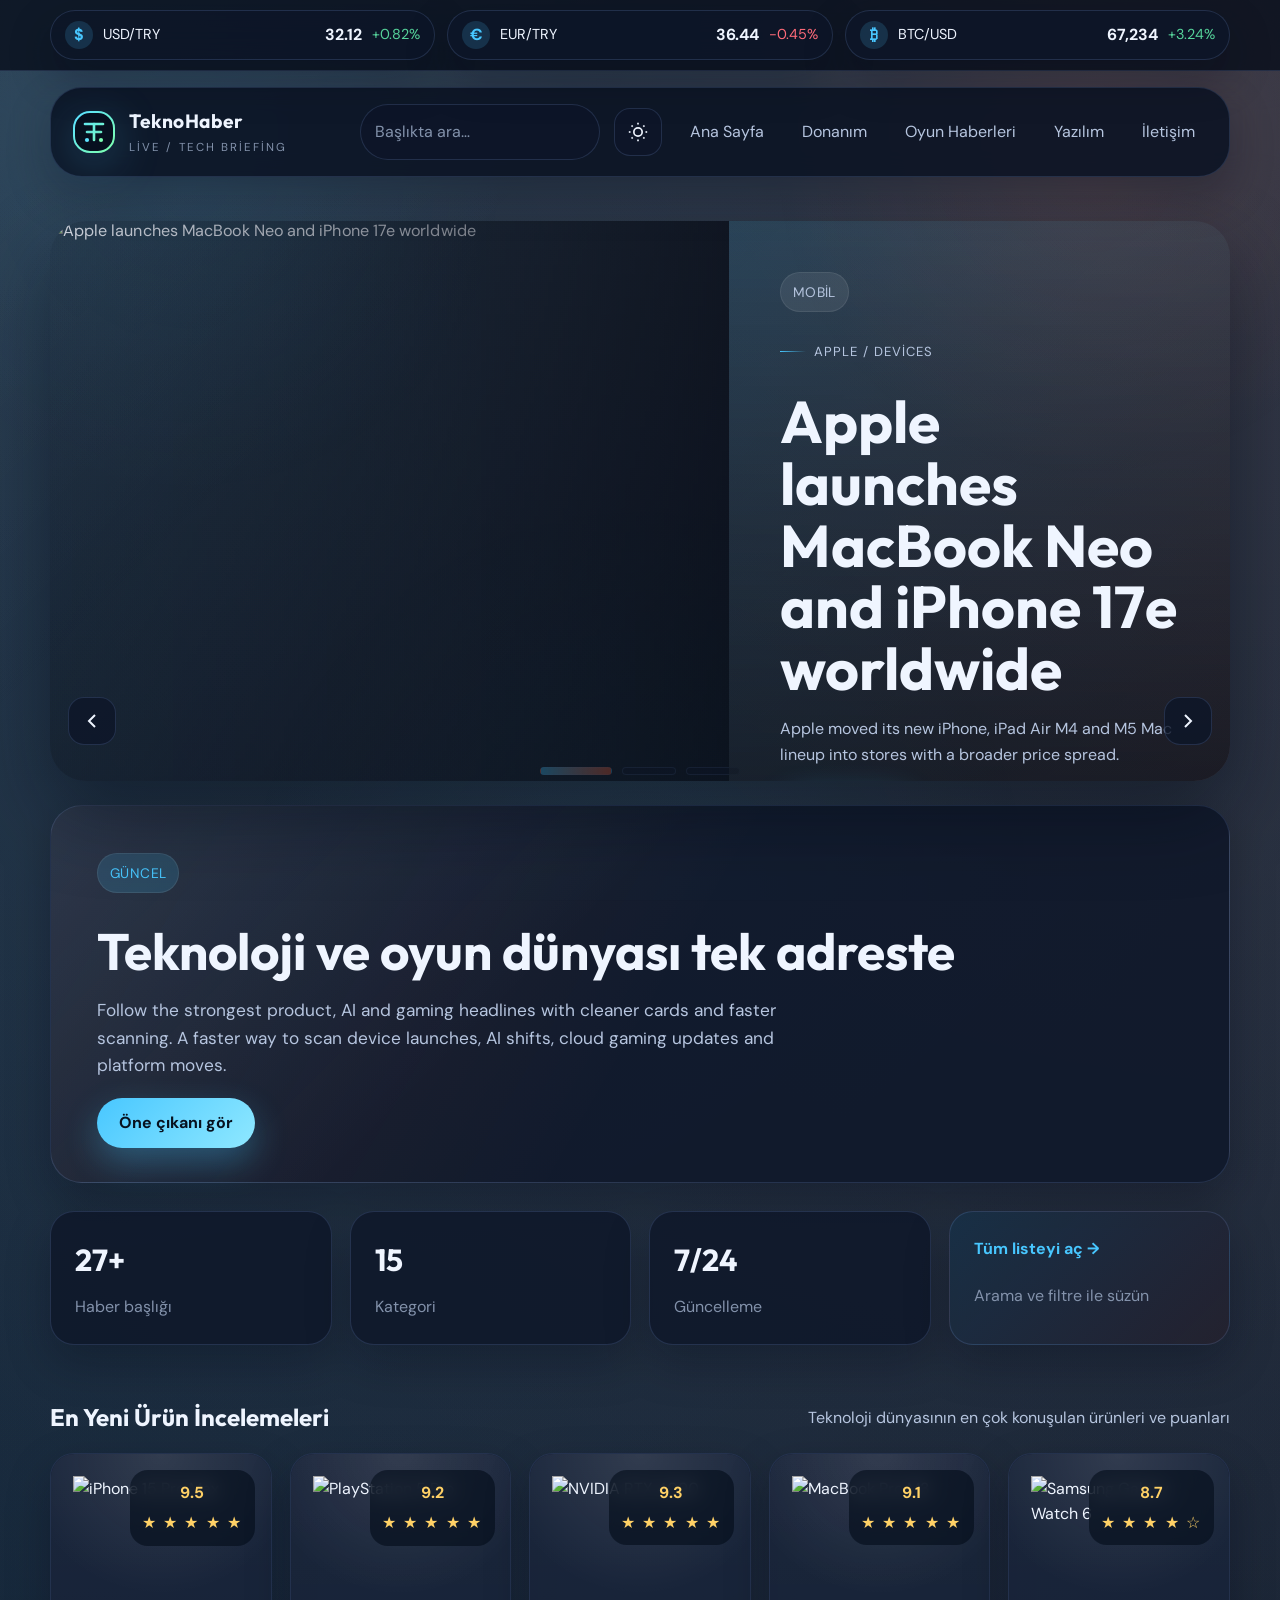
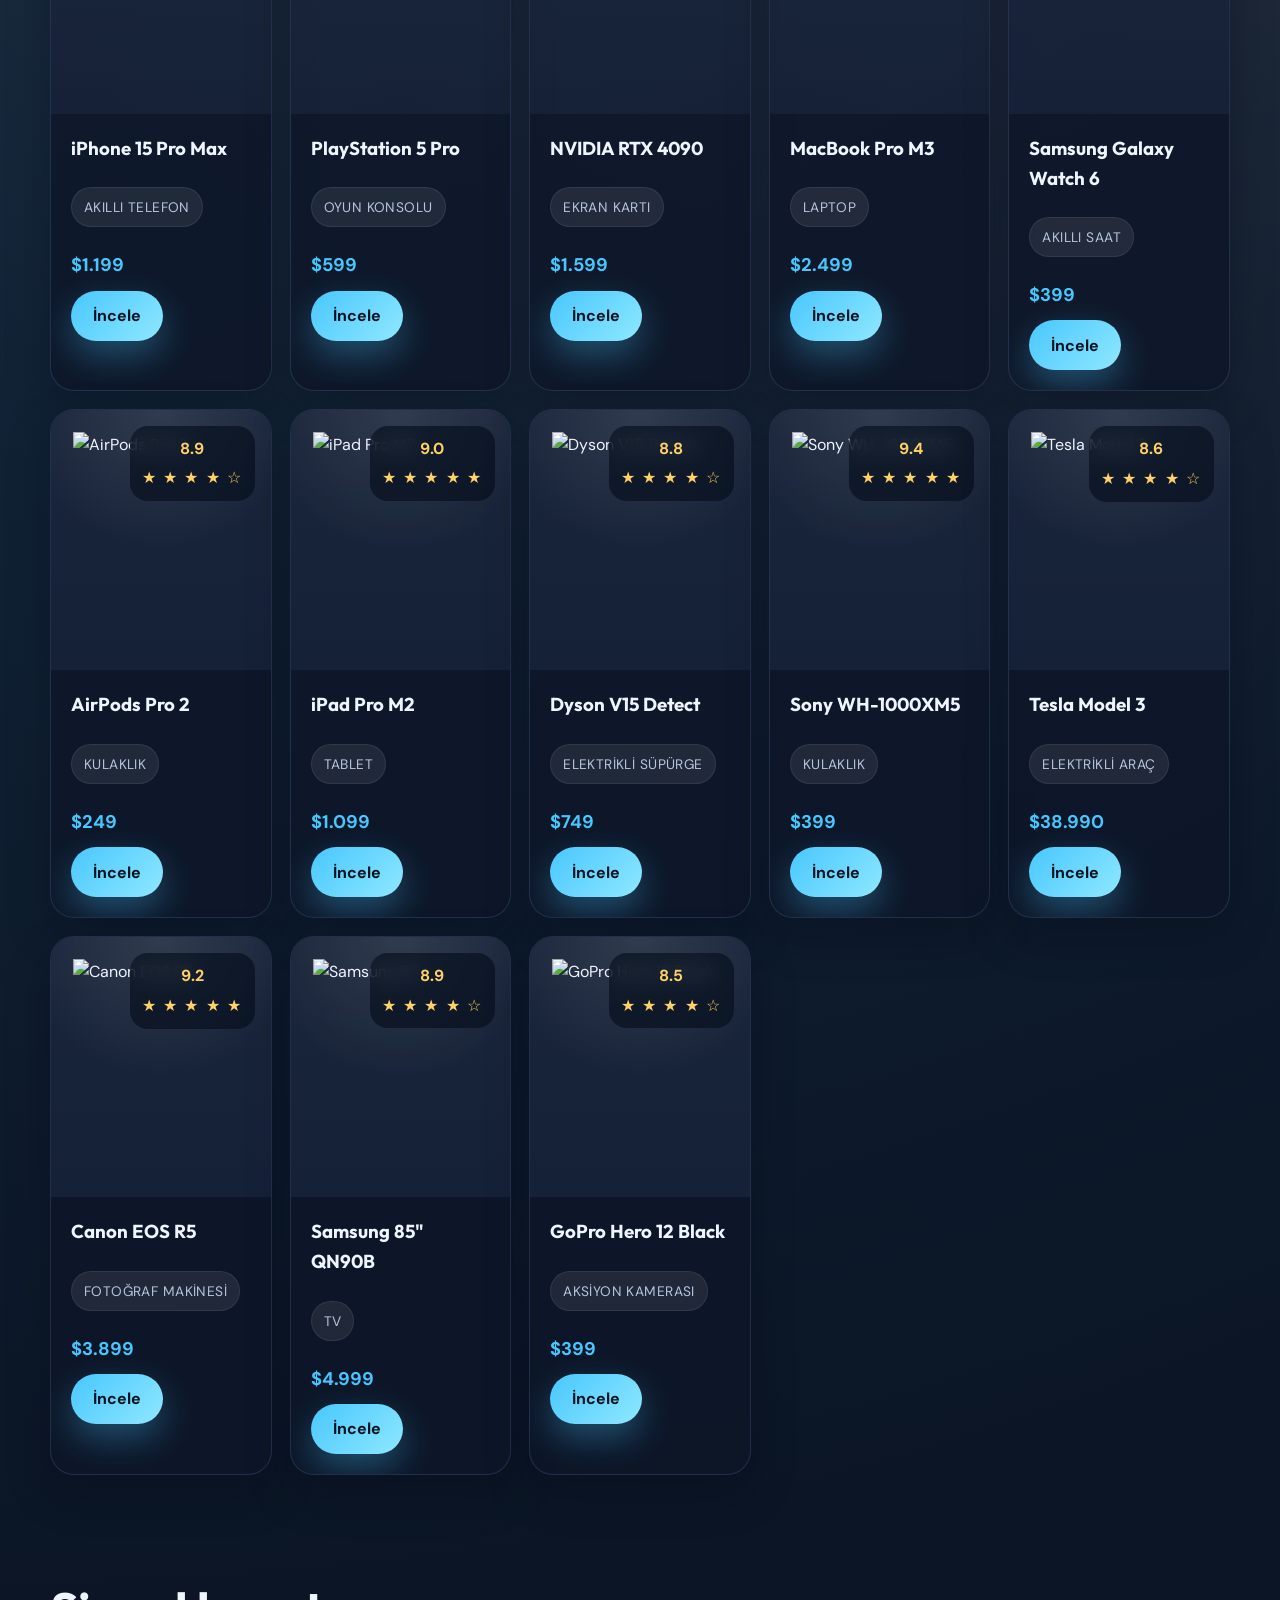
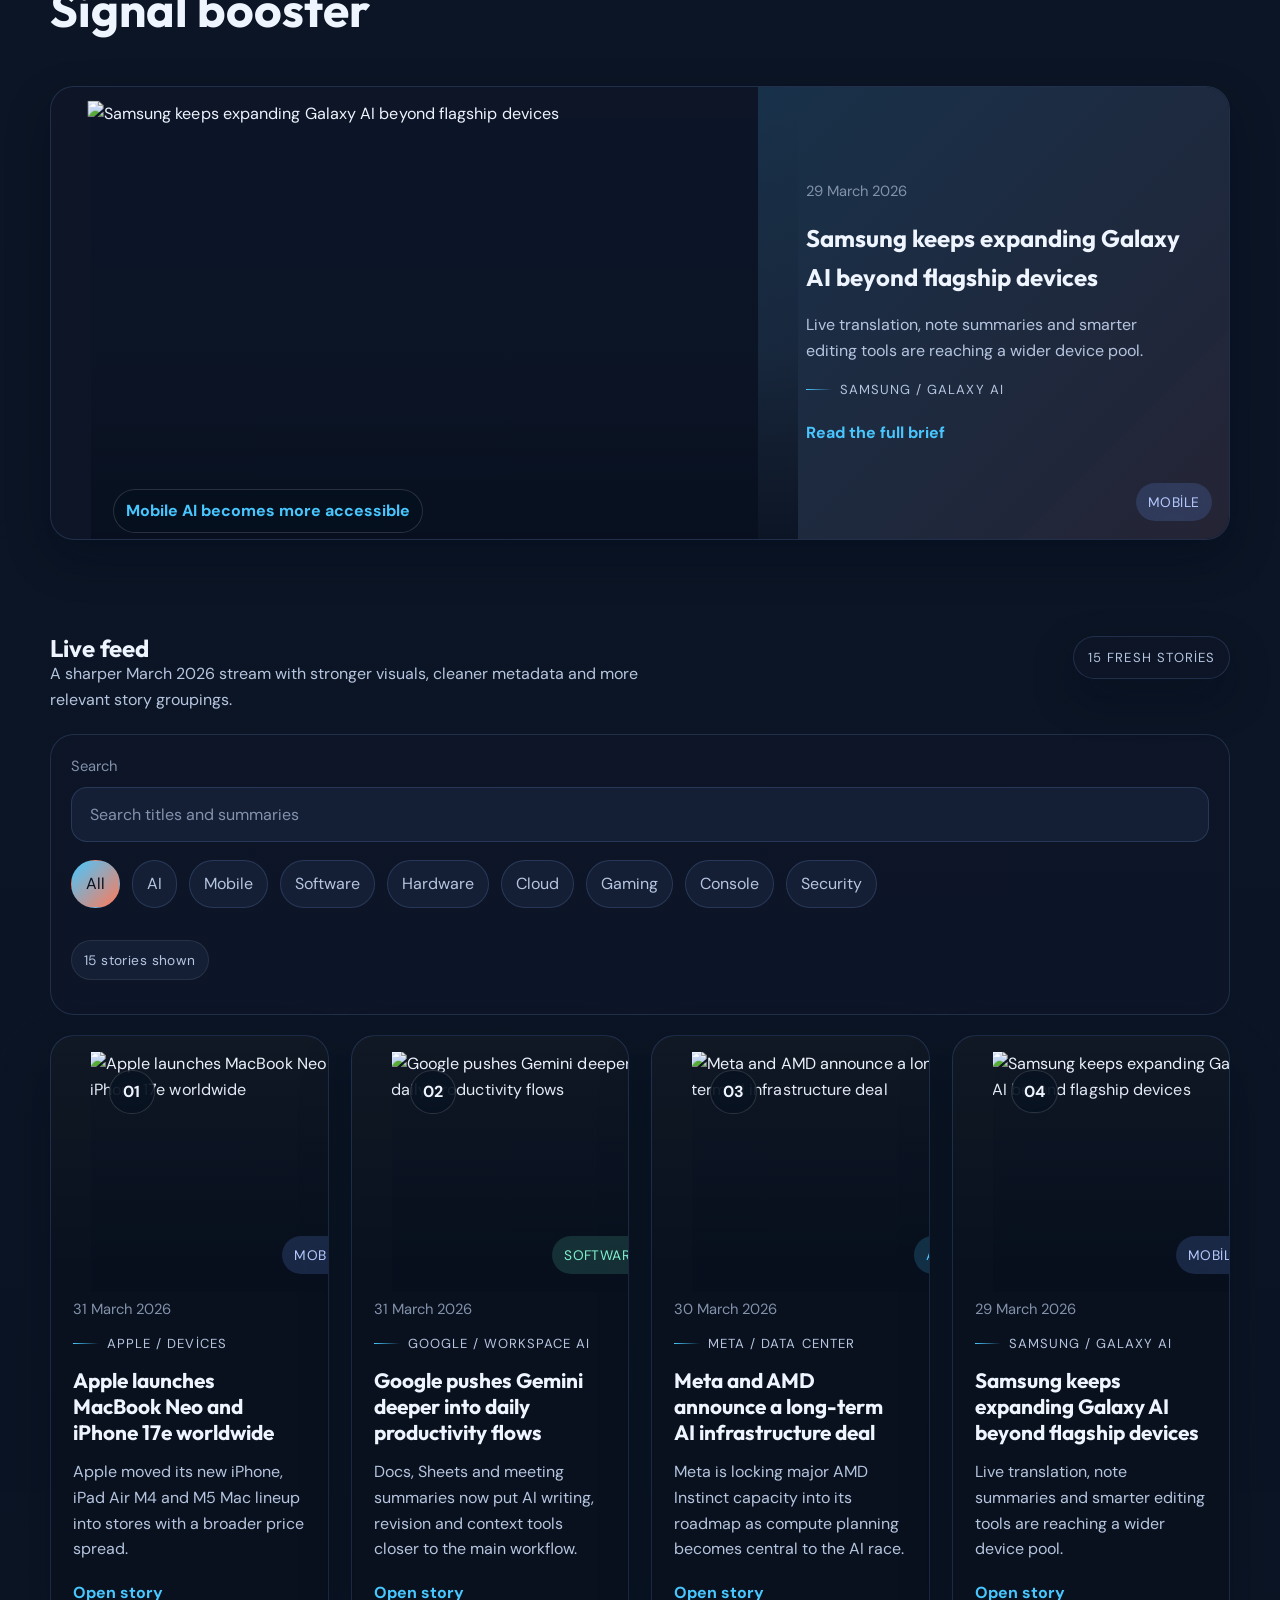
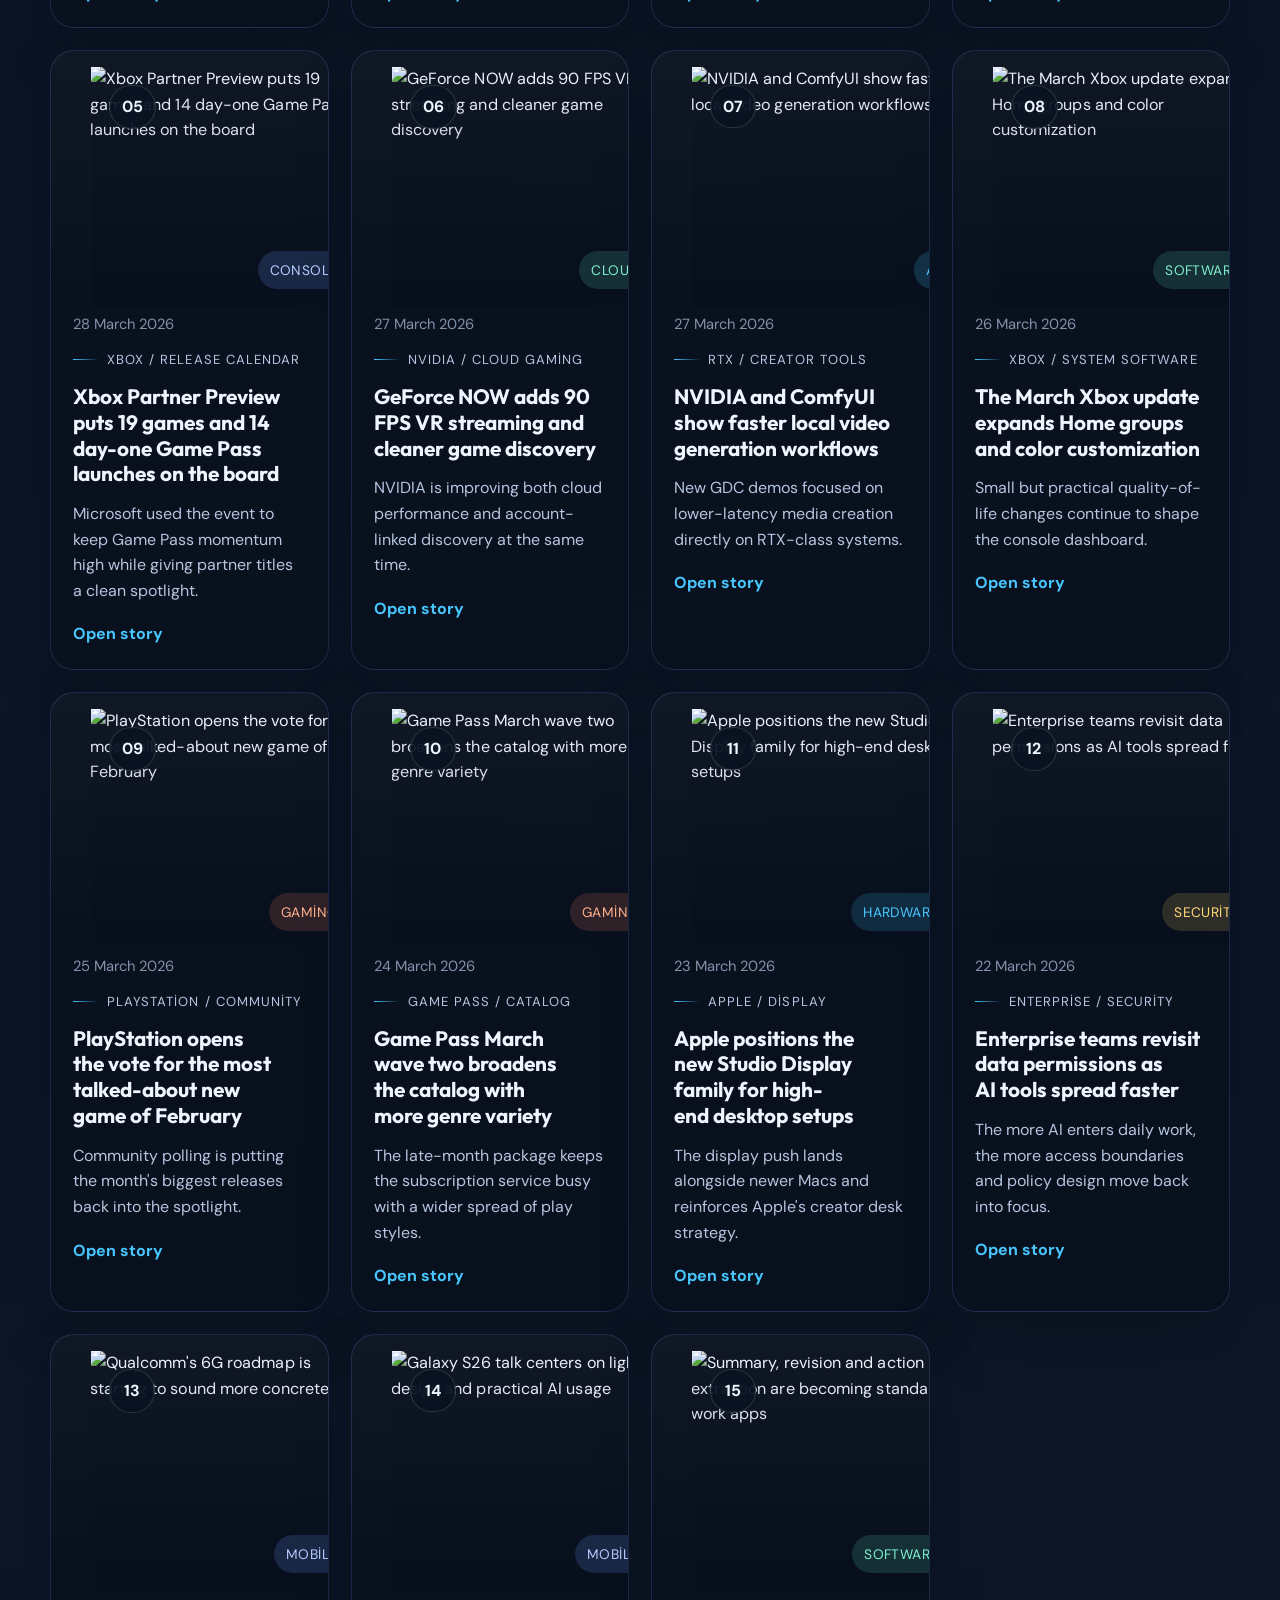
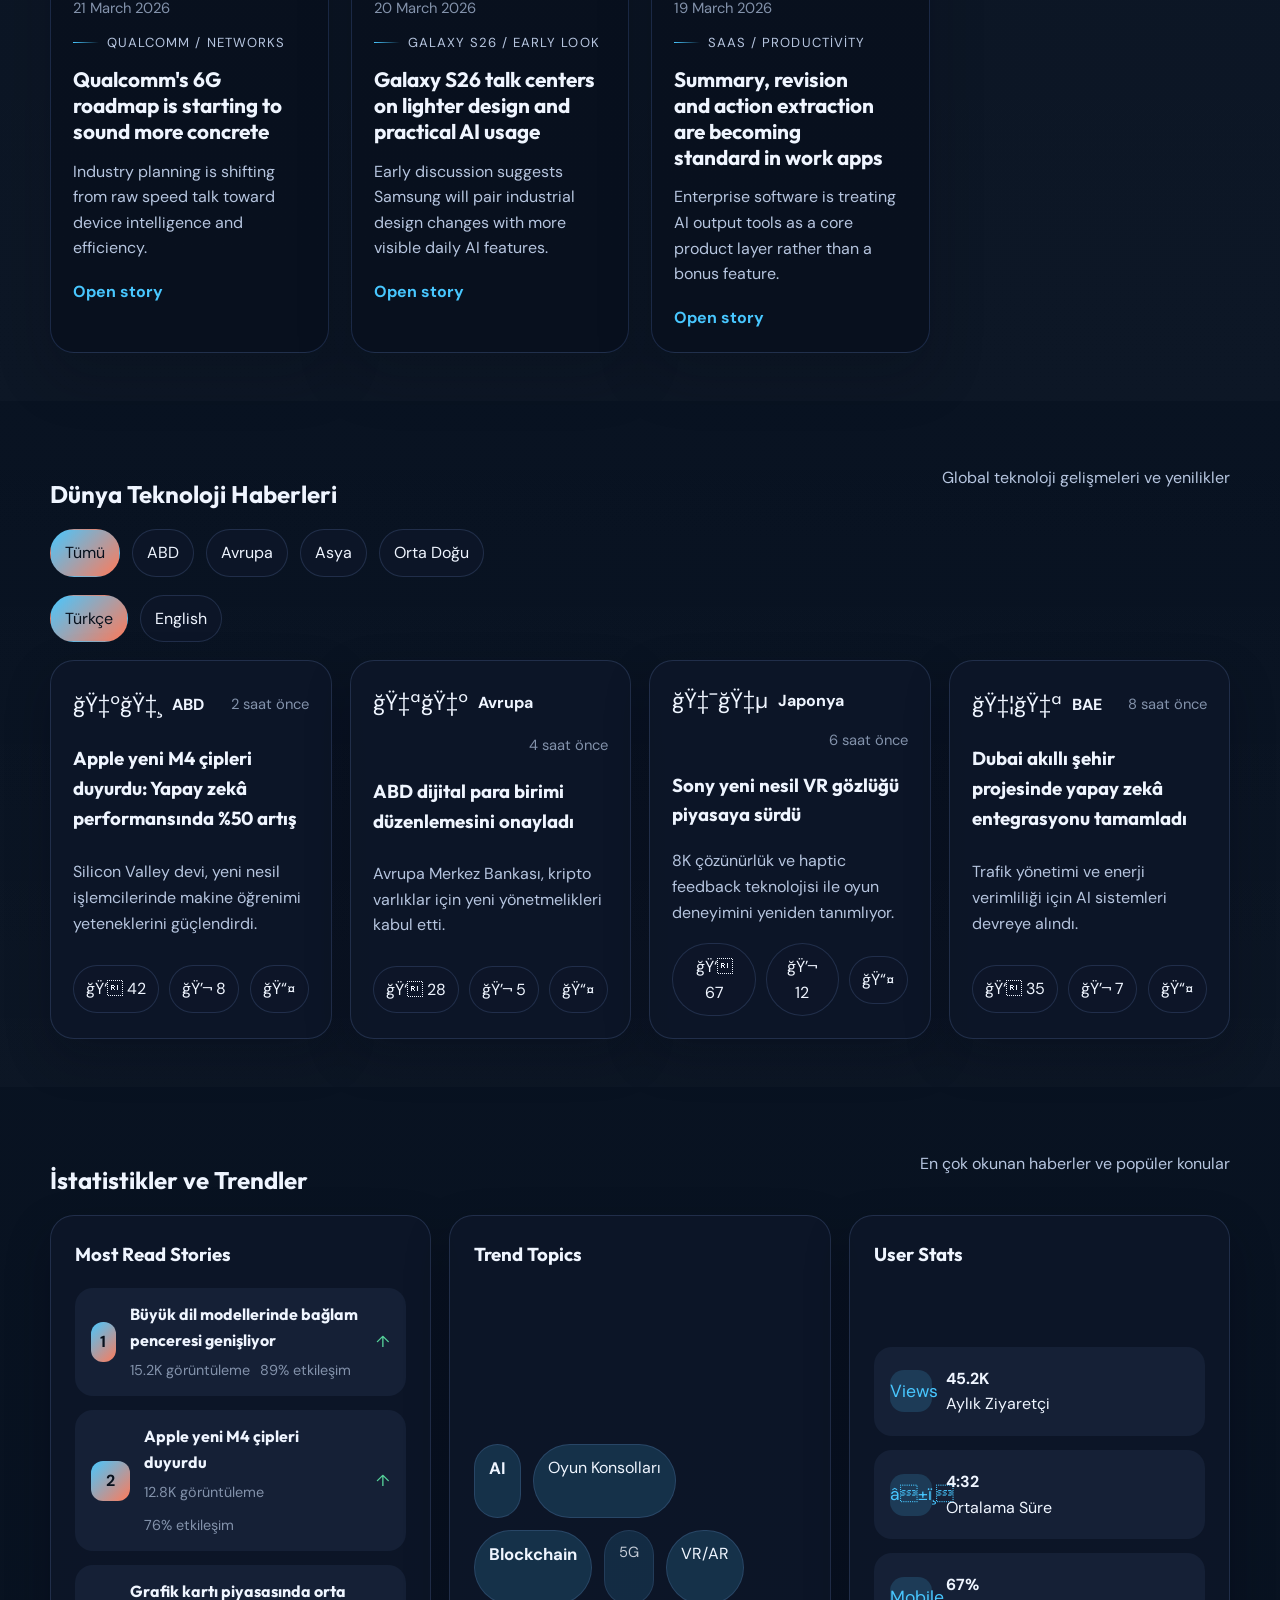
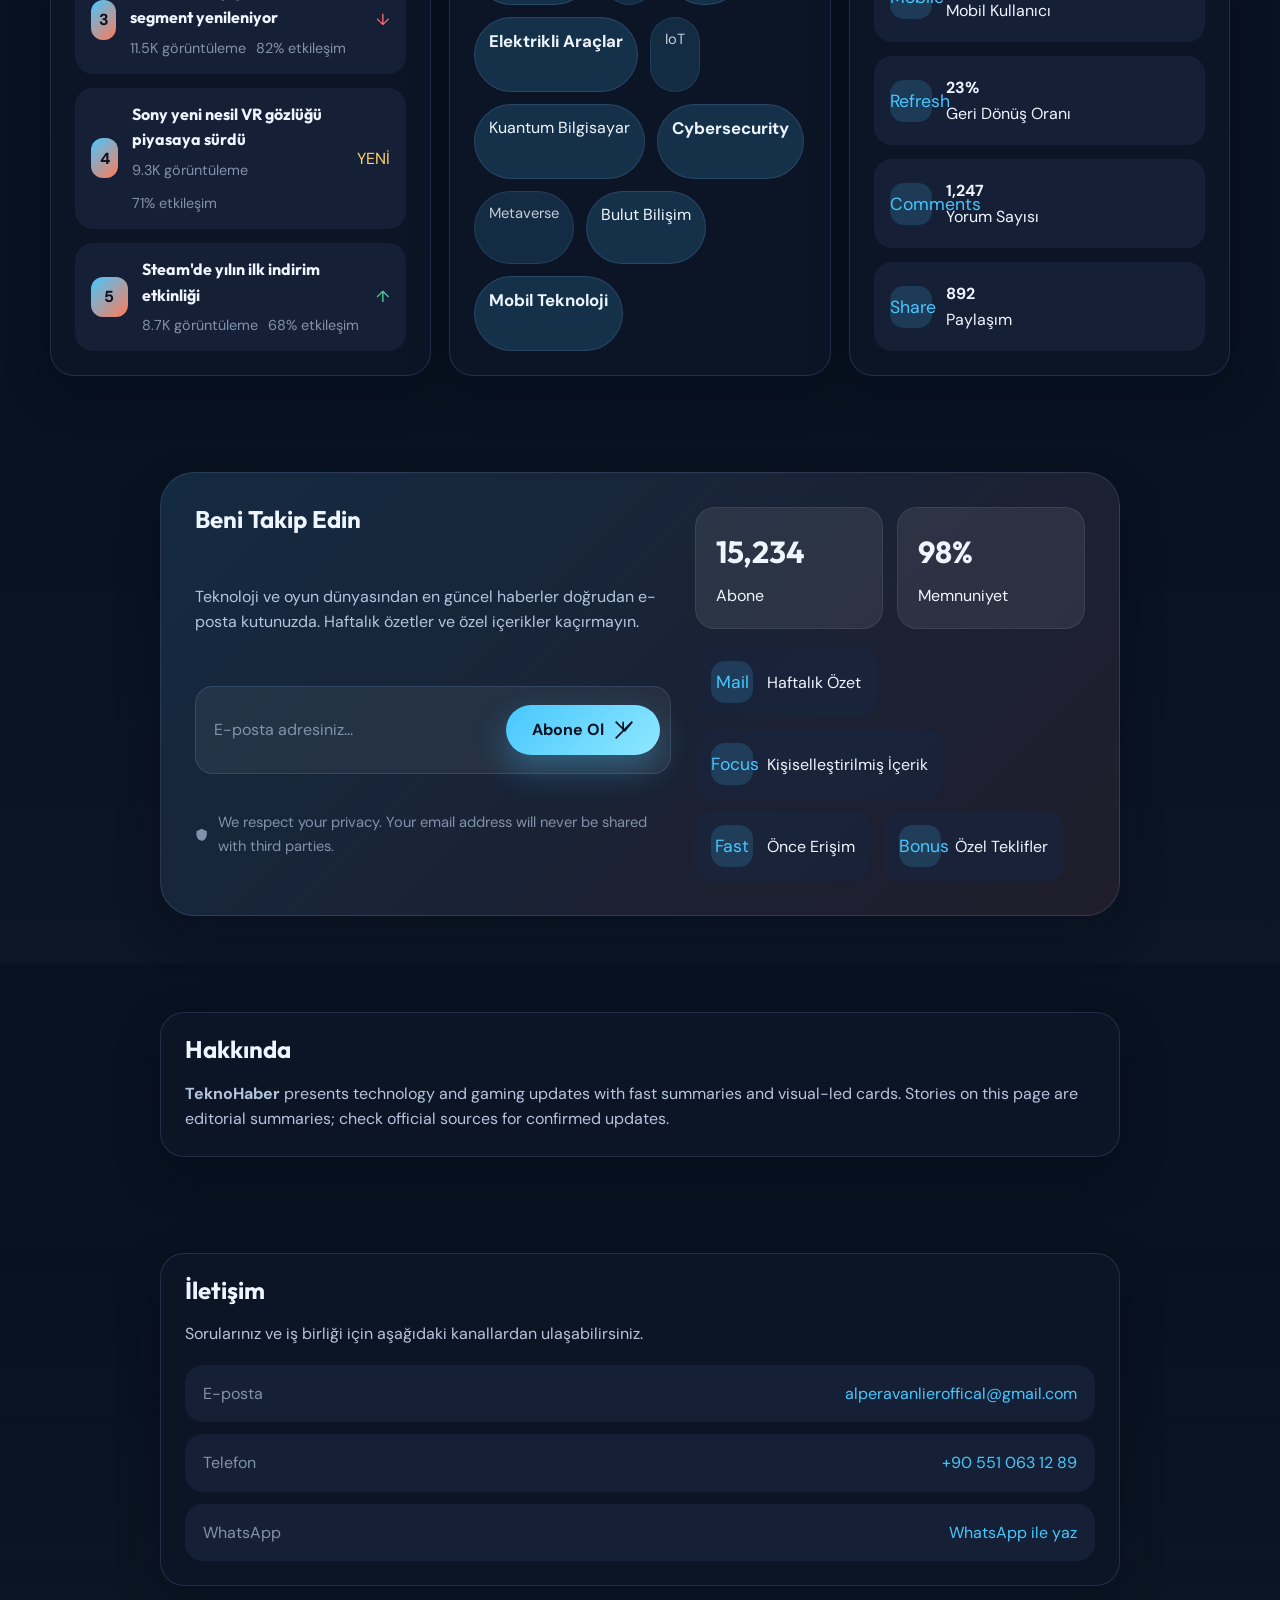
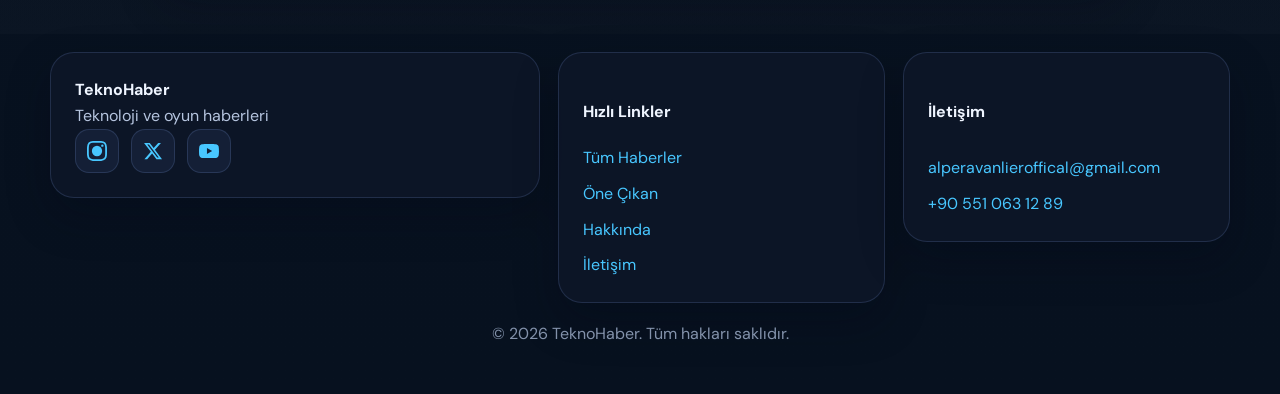
==== commit 401171ba: "Add basic SEO metadata and sitemap for Pages" ====
--- a/index.html
+++ b/index.html
@@ -1,9 +1,9 @@
-﻿<!DOCTYPE html>
-
-<html lang="tr">
-
-<head>
-
+﻿<!DOCTYPE html>
+
+<html lang="tr">
+
+<head>
+
   <meta charset="UTF-8" />
 
   <meta name="viewport" content="width=device-width, initial-scale=1" />
@@ -22,3093 +22,3093 @@
   <meta property="twitter:description" content="Teknoloji, oyun, yapay zeka ve platform gündemini tek sayfada takip edin." />
 
   <title>TeknoHaber | Teknoloji ve Oyun Haberleri</title>
-
-  <link rel="preconnect" href="https://fonts.googleapis.com" />
-
-  <link rel="preconnect" href="https://fonts.gstatic.com" crossorigin />
-
-  <link href="https://fonts.googleapis.com/css2?family=DM+Sans:ital,opsz,wght@0,9..40,400;0,9..40,600;0,9..40,700;1,9..40,400&family=Outfit:wght@500;600;700&display=swap" rel="stylesheet" />
-
-  <link rel="stylesheet" href="styles.css" />
-
-</head>
-
-<body>
-
-  <div class="bg-layer" aria-hidden="true"></div>
-
-  <a class="skip-link" href="#haberler">Haberlere atla</a>
-
-
-
-  <!-- Economy Bar -->
-
-  <div class="economy-bar">
-
-    <div class="wrap economy-bar__content">
-
-      <div class="economy-item">
-
-        <span class="economy-icon">$</span>
-
-        <span class="economy-label">USD/TRY</span>
-
-        <span class="economy-value" id="dolar-rate">32.45</span>
-
-        <span class="economy-change economy-change--up">+0.82%</span>
-
-      </div>
-
-      <div class="economy-item">
-
-        <span class="economy-icon">€</span>
-
-        <span class="economy-label">EUR/TRY</span>
-
-        <span class="economy-value" id="euro-rate">35.12</span>
-
-        <span class="economy-change economy-change--down">-0.45%</span>
-
-      </div>
-
-      <div class="economy-item">
-
-        <span class="economy-icon">₿</span>
-
-        <span class="economy-label">BTC/USD</span>
-
-        <span class="economy-value" id="btc-rate">67,234</span>
-
-        <span class="economy-change economy-change--up">+3.24%</span>
-
-      </div>
-
-    </div>
-
-  </div>
-
-
-
-  <header class="site-header">
-
-    <div class="wrap header-inner">
-
-      <a class="logo" href="#haberler" aria-label="TeknoHaber home">
-        <span class="logo-mark" aria-hidden="true">
-          <svg class="logo-icon" width="46" height="46" viewBox="0 0 46 46" fill="none" xmlns="http://www.w3.org/2000/svg">
-            <defs>
-              <linearGradient id="logoGradient" x1="6" y1="6" x2="40" y2="40" gradientUnits="userSpaceOnUse">
-                <stop stop-color="#5DE2FF"/>
-                <stop offset="1" stop-color="#7CFFB2"/>
-              </linearGradient>
-            </defs>
-            <rect x="3" y="3" width="40" height="40" rx="16" fill="rgba(8,16,30,0.92)" stroke="url(#logoGradient)" stroke-width="2"/>
-            <path d="M14 15H32" stroke="url(#logoGradient)" stroke-width="2.6" stroke-linecap="round"/>
-            <path d="M23 15V31" stroke="url(#logoGradient)" stroke-width="2.6" stroke-linecap="round"/>
-            <path d="M16 23H30" stroke="url(#logoGradient)" stroke-width="2.6" stroke-linecap="round" opacity="0.95"/>
-            <circle cx="16" cy="31" r="2.1" fill="#5DE2FF"/>
-            <circle cx="30" cy="31" r="2.1" fill="#7CFFB2"/>
-          </svg>
-        </span>
-        <span class="logo-copy">
-          <span class="logo-text">TeknoHaber</span>
-          <span class="logo-sub">Live / Tech Briefing</span>
-        </span>
-      </a>
-
-      <button class="mobile-menu-toggle" id="mobile-menu-toggle" aria-label="Menüyü aç/kapat">
-
-        <span></span>
-
-        <span></span>
-
-        <span></span>
-
-      </button>
-
-      <div class="header-tools">
-
-        <label class="header-search" for="nav-search">
-
-          <span class="visually-hidden">Haberlerde ara</span>
-
-          <input type="search" id="nav-search" class="search-input search-input--nav" placeholder="Başlıkta ara…" autocomplete="off" />
-
-        </label>
-
-        <button class="theme-toggle" id="theme-toggle" aria-label="Temayı değiştir">
-          <svg width="20" height="20" viewBox="0 0 24 24" fill="none" stroke="currentColor" stroke-width="2">
-            <circle cx="12" cy="12" r="5"/>
-            <line x1="12" y1="1" x2="12" y2="3"/>
-            <line x1="12" y1="21" x2="12" y2="23"/>
-            <line x1="4.22" y1="4.22" x2="5.64" y2="5.64"/>
-            <line x1="18.36" y1="18.36" x2="19.78" y2="19.78"/>
-            <line x1="1" y1="12" x2="3" y2="12"/>
-            <line x1="21" y1="12" x2="23" y2="12"/>
-            <line x1="4.22" y1="19.78" x2="5.64" y2="18.36"/>
-            <line x1="18.36" y1="5.64" x2="19.78" y2="4.22"/>
-          </svg>
-        </button>
-
-        <nav class="nav" id="main-nav" aria-label="Ana menü">
-
-          <a href="#haberler" class="nav-link">Ana Sayfa</a>
-
-          <a href="#haberler" data-filter="hardware" class="nav-link">Donanım</a>
-
-          <a href="#haberler" data-filter="game" class="nav-link">Oyun Haberleri</a>
-
-          <a href="#haberler" data-filter="software" class="nav-link">Yazılım</a>
-
-          <a href="#iletisim" class="nav-link">İletişim</a>
-
-        </nav>
-
-      </div>
-
-    </div>
-
-  </header>
-
-
-
-  <main>
-
-    <!-- Hero Slider Section -->
-
-    <section class="hero-slider">
-      <div class="hero-slider__container">
-        <div class="hero-slide hero-slide--active">
-          <div class="hero-slide__image">
-            <img src="https://images.unsplash.com/photo-1517336714739-489689fd1ca8?w=1400&h=900&fit=crop&auto=format" alt="Apple launches MacBook Neo and iPhone 17e worldwide" />
-          </div>
-          <div class="hero-slide__content">
-            <span class="hero-slide__tag">Mobil</span>
-            <p class="hero-slide__eyebrow">Apple / Devices</p>
-            <h2 class="hero-slide__title">Apple launches MacBook Neo and iPhone 17e worldwide</h2>
-            <p class="hero-slide__desc">Apple moved its new iPhone, iPad Air M4 and M5 Mac lineup into stores with a broader price spread.</p>
-            <a href="#haber-1" class="hero-slide__cta">Open story</a>
-          </div>
-        </div>
-        <div class="hero-slide">
-          <div class="hero-slide__image">
-            <img src="https://images.unsplash.com/photo-1496171367470-9ed9a91ea931?w=1400&h=900&fit=crop&auto=format" alt="Google pushes Gemini deeper into daily productivity flows" />
-          </div>
-          <div class="hero-slide__content">
-            <span class="hero-slide__tag">Software</span>
-            <p class="hero-slide__eyebrow">Google / Workspace AI</p>
-            <h2 class="hero-slide__title">Google pushes Gemini deeper into daily productivity flows</h2>
-            <p class="hero-slide__desc">Docs, Sheets and meeting summaries now put AI writing, revision and context tools closer to the main workflow.</p>
-            <a href="#haber-2" class="hero-slide__cta">Open story</a>
-          </div>
-        </div>
-        <div class="hero-slide">
-          <div class="hero-slide__image">
-            <img src="https://images.unsplash.com/photo-1518770660439-4636190af475?w=1400&h=900&fit=crop&auto=format" alt="Meta and AMD announce a long-term AI infrastructure deal" />
-          </div>
-          <div class="hero-slide__content">
-            <span class="hero-slide__tag">AI</span>
-            <p class="hero-slide__eyebrow">Meta / Data Center</p>
-            <h2 class="hero-slide__title">Meta and AMD announce a long-term AI infrastructure deal</h2>
-            <p class="hero-slide__desc">Meta is locking major AMD Instinct capacity into its roadmap as compute planning becomes central to the AI race.</p>
-            <a href="#haber-3" class="hero-slide__cta">Open story</a>
-          </div>
-        </div>
-      </div>
-      <div class="hero-slider__controls">
-        <button class="hero-slider__nav hero-slider__nav--prev" id="hero-prev" aria-label="Previous story">
-          <svg width="24" height="24" viewBox="0 0 24 24" fill="none" stroke="currentColor" stroke-width="2"><path d="M15 18l-6-6 6-6"/></svg>
-        </button>
-        <button class="hero-slider__nav hero-slider__nav--next" id="hero-next" aria-label="Next story">
-          <svg width="24" height="24" viewBox="0 0 24 24" fill="none" stroke="currentColor" stroke-width="2"><path d="M9 18l6-6-6-6"/></svg>
-        </button>
-      </div>
-      <div class="hero-slider__indicators">
-        <button class="hero-slider__indicator hero-slider__indicator--active" data-slide="0" aria-label="Go to story 1"></button>
-        <button class="hero-slider__indicator" data-slide="1" aria-label="Go to story 2"></button>
-        <button class="hero-slider__indicator" data-slide="2" aria-label="Go to story 3"></button>
-      </div>
-    </section>
-
-
-
-    <section class="hero">
-
-      <div class="wrap hero-inner">
-
-        <p class="eyebrow">Güncel</p>
-
-        <h1>Teknoloji ve oyun dünyası tek adreste</h1>
-
-        <p class="lead">
-
+
+  <link rel="preconnect" href="https://fonts.googleapis.com" />
+
+  <link rel="preconnect" href="https://fonts.gstatic.com" crossorigin />
+
+  <link href="https://fonts.googleapis.com/css2?family=DM+Sans:ital,opsz,wght@0,9..40,400;0,9..40,600;0,9..40,700;1,9..40,400&family=Outfit:wght@500;600;700&display=swap" rel="stylesheet" />
+
+  <link rel="stylesheet" href="styles.css" />
+
+</head>
+
+<body>
+
+  <div class="bg-layer" aria-hidden="true"></div>
+
+  <a class="skip-link" href="#haberler">Haberlere atla</a>
+
+
+
+  <!-- Economy Bar -->
+
+  <div class="economy-bar">
+
+    <div class="wrap economy-bar__content">
+
+      <div class="economy-item">
+
+        <span class="economy-icon">$</span>
+
+        <span class="economy-label">USD/TRY</span>
+
+        <span class="economy-value" id="dolar-rate">32.45</span>
+
+        <span class="economy-change economy-change--up">+0.82%</span>
+
+      </div>
+
+      <div class="economy-item">
+
+        <span class="economy-icon">€</span>
+
+        <span class="economy-label">EUR/TRY</span>
+
+        <span class="economy-value" id="euro-rate">35.12</span>
+
+        <span class="economy-change economy-change--down">-0.45%</span>
+
+      </div>
+
+      <div class="economy-item">
+
+        <span class="economy-icon">₿</span>
+
+        <span class="economy-label">BTC/USD</span>
+
+        <span class="economy-value" id="btc-rate">67,234</span>
+
+        <span class="economy-change economy-change--up">+3.24%</span>
+
+      </div>
+
+    </div>
+
+  </div>
+
+
+
+  <header class="site-header">
+
+    <div class="wrap header-inner">
+
+      <a class="logo" href="#haberler" aria-label="TeknoHaber home">
+        <span class="logo-mark" aria-hidden="true">
+          <svg class="logo-icon" width="46" height="46" viewBox="0 0 46 46" fill="none" xmlns="http://www.w3.org/2000/svg">
+            <defs>
+              <linearGradient id="logoGradient" x1="6" y1="6" x2="40" y2="40" gradientUnits="userSpaceOnUse">
+                <stop stop-color="#5DE2FF"/>
+                <stop offset="1" stop-color="#7CFFB2"/>
+              </linearGradient>
+            </defs>
+            <rect x="3" y="3" width="40" height="40" rx="16" fill="rgba(8,16,30,0.92)" stroke="url(#logoGradient)" stroke-width="2"/>
+            <path d="M14 15H32" stroke="url(#logoGradient)" stroke-width="2.6" stroke-linecap="round"/>
+            <path d="M23 15V31" stroke="url(#logoGradient)" stroke-width="2.6" stroke-linecap="round"/>
+            <path d="M16 23H30" stroke="url(#logoGradient)" stroke-width="2.6" stroke-linecap="round" opacity="0.95"/>
+            <circle cx="16" cy="31" r="2.1" fill="#5DE2FF"/>
+            <circle cx="30" cy="31" r="2.1" fill="#7CFFB2"/>
+          </svg>
+        </span>
+        <span class="logo-copy">
+          <span class="logo-text">TeknoHaber</span>
+          <span class="logo-sub">Live / Tech Briefing</span>
+        </span>
+      </a>
+
+      <button class="mobile-menu-toggle" id="mobile-menu-toggle" aria-label="Menüyü aç/kapat">
+
+        <span></span>
+
+        <span></span>
+
+        <span></span>
+
+      </button>
+
+      <div class="header-tools">
+
+        <label class="header-search" for="nav-search">
+
+          <span class="visually-hidden">Haberlerde ara</span>
+
+          <input type="search" id="nav-search" class="search-input search-input--nav" placeholder="Başlıkta ara…" autocomplete="off" />
+
+        </label>
+
+        <button class="theme-toggle" id="theme-toggle" aria-label="Temayı değiştir">
+          <svg width="20" height="20" viewBox="0 0 24 24" fill="none" stroke="currentColor" stroke-width="2">
+            <circle cx="12" cy="12" r="5"/>
+            <line x1="12" y1="1" x2="12" y2="3"/>
+            <line x1="12" y1="21" x2="12" y2="23"/>
+            <line x1="4.22" y1="4.22" x2="5.64" y2="5.64"/>
+            <line x1="18.36" y1="18.36" x2="19.78" y2="19.78"/>
+            <line x1="1" y1="12" x2="3" y2="12"/>
+            <line x1="21" y1="12" x2="23" y2="12"/>
+            <line x1="4.22" y1="19.78" x2="5.64" y2="18.36"/>
+            <line x1="18.36" y1="5.64" x2="19.78" y2="4.22"/>
+          </svg>
+        </button>
+
+        <nav class="nav" id="main-nav" aria-label="Ana menü">
+
+          <a href="#haberler" class="nav-link">Ana Sayfa</a>
+
+          <a href="#haberler" data-filter="hardware" class="nav-link">Donanım</a>
+
+          <a href="#haberler" data-filter="game" class="nav-link">Oyun Haberleri</a>
+
+          <a href="#haberler" data-filter="software" class="nav-link">Yazılım</a>
+
+          <a href="#iletisim" class="nav-link">İletişim</a>
+
+        </nav>
+
+      </div>
+
+    </div>
+
+  </header>
+
+
+
+  <main>
+
+    <!-- Hero Slider Section -->
+
+    <section class="hero-slider">
+      <div class="hero-slider__container">
+        <div class="hero-slide hero-slide--active">
+          <div class="hero-slide__image">
+            <img src="https://images.unsplash.com/photo-1517336714739-489689fd1ca8?w=1400&h=900&fit=crop&auto=format" alt="Apple launches MacBook Neo and iPhone 17e worldwide" />
+          </div>
+          <div class="hero-slide__content">
+            <span class="hero-slide__tag">Mobil</span>
+            <p class="hero-slide__eyebrow">Apple / Devices</p>
+            <h2 class="hero-slide__title">Apple launches MacBook Neo and iPhone 17e worldwide</h2>
+            <p class="hero-slide__desc">Apple moved its new iPhone, iPad Air M4 and M5 Mac lineup into stores with a broader price spread.</p>
+            <a href="#haber-1" class="hero-slide__cta">Open story</a>
+          </div>
+        </div>
+        <div class="hero-slide">
+          <div class="hero-slide__image">
+            <img src="https://images.unsplash.com/photo-1496171367470-9ed9a91ea931?w=1400&h=900&fit=crop&auto=format" alt="Google pushes Gemini deeper into daily productivity flows" />
+          </div>
+          <div class="hero-slide__content">
+            <span class="hero-slide__tag">Software</span>
+            <p class="hero-slide__eyebrow">Google / Workspace AI</p>
+            <h2 class="hero-slide__title">Google pushes Gemini deeper into daily productivity flows</h2>
+            <p class="hero-slide__desc">Docs, Sheets and meeting summaries now put AI writing, revision and context tools closer to the main workflow.</p>
+            <a href="#haber-2" class="hero-slide__cta">Open story</a>
+          </div>
+        </div>
+        <div class="hero-slide">
+          <div class="hero-slide__image">
+            <img src="https://images.unsplash.com/photo-1518770660439-4636190af475?w=1400&h=900&fit=crop&auto=format" alt="Meta and AMD announce a long-term AI infrastructure deal" />
+          </div>
+          <div class="hero-slide__content">
+            <span class="hero-slide__tag">AI</span>
+            <p class="hero-slide__eyebrow">Meta / Data Center</p>
+            <h2 class="hero-slide__title">Meta and AMD announce a long-term AI infrastructure deal</h2>
+            <p class="hero-slide__desc">Meta is locking major AMD Instinct capacity into its roadmap as compute planning becomes central to the AI race.</p>
+            <a href="#haber-3" class="hero-slide__cta">Open story</a>
+          </div>
+        </div>
+      </div>
+      <div class="hero-slider__controls">
+        <button class="hero-slider__nav hero-slider__nav--prev" id="hero-prev" aria-label="Previous story">
+          <svg width="24" height="24" viewBox="0 0 24 24" fill="none" stroke="currentColor" stroke-width="2"><path d="M15 18l-6-6 6-6"/></svg>
+        </button>
+        <button class="hero-slider__nav hero-slider__nav--next" id="hero-next" aria-label="Next story">
+          <svg width="24" height="24" viewBox="0 0 24 24" fill="none" stroke="currentColor" stroke-width="2"><path d="M9 18l6-6-6-6"/></svg>
+        </button>
+      </div>
+      <div class="hero-slider__indicators">
+        <button class="hero-slider__indicator hero-slider__indicator--active" data-slide="0" aria-label="Go to story 1"></button>
+        <button class="hero-slider__indicator" data-slide="1" aria-label="Go to story 2"></button>
+        <button class="hero-slider__indicator" data-slide="2" aria-label="Go to story 3"></button>
+      </div>
+    </section>
+
+
+
+    <section class="hero">
+
+      <div class="wrap hero-inner">
+
+        <p class="eyebrow">Güncel</p>
+
+        <h1>Teknoloji ve oyun dünyası tek adreste</h1>
+
+        <p class="lead">
+
           Follow the strongest product, AI and gaming headlines with cleaner cards and faster scanning.
 
           A faster way to scan device launches, AI shifts, cloud gaming updates and platform moves.
-
-        </p>
-
-        <a class="btn" href="#one-cikan">Öne çıkanı gör</a>
-
-      </div>
-
-    </section>
-
-
-
-    <section class="stats-strip" aria-label="Site özeti">
-
-      <div class="wrap stats-grid">
-
-        <div class="stat-card">
-
-          <span class="stat-card__value" data-count="27">27+</span>
-
-          <span class="stat-card__label">Haber başlığı</span>
-
-        </div>
-
-        <div class="stat-card">
-
-          <span class="stat-card__value">15</span>
-
-          <span class="stat-card__label">Kategori</span>
-
-        </div>
-
-        <div class="stat-card">
-
-          <span class="stat-card__value">7/24</span>
-
-          <span class="stat-card__label">Güncelleme</span>
-
-        </div>
-
-        <div class="stat-card stat-card--cta">
-
-          <a class="stat-card__link" href="#haberler">Tüm listeyi aç →</a>
-
-          <span class="stat-card__hint">Arama ve filtre ile süzün</span>
-
-        </div>
-
-      </div>
-
-    </section>
-
-
-
-    <!-- Products Reviews Section -->
-
-    <section id="urunler" class="section">
-
-      <div class="wrap">
-
-        <div class="section-head">
-
-          <h2>En Yeni Ürün İncelemeleri</h2>
-
-          <p class="section-desc">Teknoloji dünyasının en çok konuşulan ürünleri ve puanları</p>
-
-        </div>
-
-
-        <div class="products-grid">
-
-          <article class="product-card">
-
-            <div class="product-card__image">
-
-              <img src="https://picsum.photos/seed/teknohaber-img-4/1200/800" alt="iPhone 15 Pro Max" />
-
-              <div class="product-card__rating">
-
-                <span class="rating-score">9.5</span>
-
-                <div class="rating-stars">
-
-                  <span class="star">★</span>
-
-                  <span class="star">★</span>
-
-                  <span class="star">★</span>
-
-                  <span class="star">★</span>
-
-                  <span class="star">★</span>
-
-                </div>
-
-              </div>
-
-            </div>
-
-            <div class="product-card__content">
-
-              <h3>iPhone 15 Pro Max</h3>
-
-              <p class="product-category">Akıllı Telefon</p>
-
-              <div class="product-price">$1.199</div>
-
-              <a href="#" class="product-card__cta">İncele</a>
-
-            </div>
-
-          </article>
-
-          <article class="product-card">
-
-            <div class="product-card__image">
-
-              <img src="https://picsum.photos/seed/teknohaber-img-5/1200/800" alt="PlayStation 5 Pro" />
-
-              <div class="product-card__rating">
-
-                <span class="rating-score">9.2</span>
-
-                <div class="rating-stars">
-
-                  <span class="star">★</span>
-
-                  <span class="star">★</span>
-
-                  <span class="star">★</span>
-
-                  <span class="star">★</span>
-
-                  <span class="star">★</span>
-
-                </div>
-
-              </div>
-
-            </div>
-
-            <div class="product-card__content">
-
-              <h3>PlayStation 5 Pro</h3>
-
-              <p class="product-category">Oyun Konsolu</p>
-
-              <div class="product-price">$599</div>
-
-              <a href="#" class="product-card__cta">İncele</a>
-
-            </div>
-
-          </article>
-
-          <article class="product-card">
-
-            <div class="product-card__image">
-
-              <img src="https://picsum.photos/seed/teknohaber-img-6/1200/800" alt="NVIDIA RTX 4090" />
-
-              <div class="product-card__rating">
-
-                <span class="rating-score">9.3</span>
-
-                <div class="rating-stars">
-
-                  <span class="star">★</span>
-
-                  <span class="star">★</span>
-
-                  <span class="star">★</span>
-
-                  <span class="star">★</span>
-
-                  <span class="star">★</span>
-
-                </div>
-
-              </div>
-
-            </div>
-
-            <div class="product-card__content">
-
-              <h3>NVIDIA RTX 4090</h3>
-
-              <p class="product-category">Ekran Kartı</p>
-
-              <div class="product-price">$1.599</div>
-
-              <a href="#" class="product-card__cta">İncele</a>
-
-            </div>
-
-          </article>
-
-          <article class="product-card">
-
-            <div class="product-card__image">
-
-              <img src="https://picsum.photos/seed/teknohaber-img-7/1200/800" alt="MacBook Pro M3" />
-
-              <div class="product-card__rating">
-
-                <span class="rating-score">9.1</span>
-
-                <div class="rating-stars">
-
-                  <span class="star">★</span>
-
-                  <span class="star">★</span>
-
-                  <span class="star">★</span>
-
-                  <span class="star">★</span>
-
-                  <span class="star">★</span>
-
-                </div>
-
-              </div>
-
-            </div>
-
-            <div class="product-card__content">
-
-              <h3>MacBook Pro M3</h3>
-
-              <p class="product-category">Laptop</p>
-
-              <div class="product-price">$2.499</div>
-
-              <a href="#" class="product-card__cta">İncele</a>
-
-            </div>
-
-          </article>
-
-          <article class="product-card">
-
-            <div class="product-card__image">
-
-              <img src="https://picsum.photos/seed/teknohaber-img-8/1200/800" alt="Samsung Galaxy Watch 6" />
-
-              <div class="product-card__rating">
-
-                <span class="rating-score">8.7</span>
-
-                <div class="rating-stars">
-
-                  <span class="star">★</span>
-
-                  <span class="star">★</span>
-
-                  <span class="star">★</span>
-
-                  <span class="star">★</span>
-
-                  <span class="star">☆</span>
-
-                </div>
-
-              </div>
-
-            </div>
-
-            <div class="product-card__content">
-
-              <h3>Samsung Galaxy Watch 6</h3>
-
-              <p class="product-category">Akıllı Saat</p>
-
-              <div class="product-price">$399</div>
-
-              <a href="#" class="product-card__cta">İncele</a>
-
-            </div>
-
-          </article>
-
-          <article class="product-card">
-
-            <div class="product-card__image">
-
-              <img src="https://picsum.photos/seed/teknohaber-img-9/1200/800" alt="AirPods Pro 2" />
-
-              <div class="product-card__rating">
-
-                <span class="rating-score">8.9</span>
-
-                <div class="rating-stars">
-
-                  <span class="star">★</span>
-
-                  <span class="star">★</span>
-
-                  <span class="star">★</span>
-
-                  <span class="star">★</span>
-
-                  <span class="star">☆</span>
-
-                </div>
-
-              </div>
-
-            </div>
-
-            <div class="product-card__content">
-
-              <h3>AirPods Pro 2</h3>
-
-              <p class="product-category">Kulaklık</p>
-
-              <div class="product-price">$249</div>
-
-              <a href="#" class="product-card__cta">İncele</a>
-
-            </div>
-
-          </article>
-
-          <article class="product-card">
-
-            <div class="product-card__image">
-
-              <img src="https://picsum.photos/seed/teknohaber-img-10/1200/800" alt="iPad Pro M2" />
-
-              <div class="product-card__rating">
-
-                <span class="rating-score">9.0</span>
-
-                <div class="rating-stars">
-
-                  <span class="star">★</span>
-
-                  <span class="star">★</span>
-
-                  <span class="star">★</span>
-
-                  <span class="star">★</span>
-
-                  <span class="star">★</span>
-
-                </div>
-
-              </div>
-
-            </div>
-
-            <div class="product-card__content">
-
-              <h3>iPad Pro M2</h3>
-
-              <p class="product-category">Tablet</p>
-
-              <div class="product-price">$1.099</div>
-
-              <a href="#" class="product-card__cta">İncele</a>
-
-            </div>
-
-          </article>
-
-          <article class="product-card">
-
-            <div class="product-card__image">
-
-              <img src="https://picsum.photos/seed/teknohaber-img-11/1200/800" alt="Dyson V15 Detect" />
-
-              <div class="product-card__rating">
-
-                <span class="rating-score">8.8</span>
-
-                <div class="rating-stars">
-
-                  <span class="star">★</span>
-
-                  <span class="star">★</span>
-
-                  <span class="star">★</span>
-
-                  <span class="star">★</span>
-
-                  <span class="star">☆</span>
-
-                </div>
-
-              </div>
-
-            </div>
-
-            <div class="product-card__content">
-
-              <h3>Dyson V15 Detect</h3>
-
-              <p class="product-category">Elektrikli Süpürge</p>
-
-              <div class="product-price">$749</div>
-
-              <a href="#" class="product-card__cta">İncele</a>
-
-            </div>
-
-          </article>
-
-          <article class="product-card">
-
-            <div class="product-card__image">
-
-              <img src="https://picsum.photos/seed/teknohaber-img-12/1200/800" alt="Sony WH-1000XM5" />
-
-              <div class="product-card__rating">
-
-                <span class="rating-score">9.4</span>
-
-                <div class="rating-stars">
-
-                  <span class="star">★</span>
-
-                  <span class="star">★</span>
-
-                  <span class="star">★</span>
-
-                  <span class="star">★</span>
-
-                  <span class="star">★</span>
-
-                </div>
-
-              </div>
-
-            </div>
-
-            <div class="product-card__content">
-
-              <h3>Sony WH-1000XM5</h3>
-
-              <p class="product-category">Kulaklık</p>
-
-              <div class="product-price">$399</div>
-
-              <a href="#" class="product-card__cta">İncele</a>
-
-            </div>
-
-          </article>
-
-          <article class="product-card">
-
-            <div class="product-card__image">
-
-              <img src="https://picsum.photos/seed/teknohaber-img-13/1200/800" alt="Tesla Model 3" />
-
-              <div class="product-card__rating">
-
-                <span class="rating-score">8.6</span>
-
-                <div class="rating-stars">
-
-                  <span class="star">★</span>
-
-                  <span class="star">★</span>
-
-                  <span class="star">★</span>
-
-                  <span class="star">★</span>
-
-                  <span class="star">☆</span>
-
-                </div>
-
-              </div>
-
-            </div>
-
-            <div class="product-card__content">
-
-              <h3>Tesla Model 3</h3>
-
-              <p class="product-category">Elektrikli Araç</p>
-
-              <div class="product-price">$38.990</div>
-
-              <a href="#" class="product-card__cta">İncele</a>
-
-            </div>
-
-          </article>
-
-          <article class="product-card">
-
-            <div class="product-card__image">
-
-              <img src="https://picsum.photos/seed/teknohaber-img-14/1200/800" alt="Canon EOS R5" />
-
-              <div class="product-card__rating">
-
-                <span class="rating-score">9.2</span>
-
-                <div class="rating-stars">
-
-                  <span class="star">★</span>
-
-                  <span class="star">★</span>
-
-                  <span class="star">★</span>
-
-                  <span class="star">★</span>
-
-                  <span class="star">★</span>
-
-                </div>
-
-              </div>
-
-            </div>
-
-            <div class="product-card__content">
-
-              <h3>Canon EOS R5</h3>
-
-              <p class="product-category">Fotoğraf Makinesi</p>
-
-              <div class="product-price">$3.899</div>
-
-              <a href="#" class="product-card__cta">İncele</a>
-
-            </div>
-
-          </article>
-
-          <article class="product-card">
-
-            <div class="product-card__image">
-
-              <img src="https://picsum.photos/seed/teknohaber-img-15/1200/800" alt="Samsung 85" QN90B" />
-
-              <div class="product-card__rating">
-
-                <span class="rating-score">8.9</span>
-
-                <div class="rating-stars">
-
-                  <span class="star">★</span>
-
-                  <span class="star">★</span>
-
-                  <span class="star">★</span>
-
-                  <span class="star">★</span>
-
-                  <span class="star">☆</span>
-
-                </div>
-
-              </div>
-
-            </div>
-
-            <div class="product-card__content">
-
-              <h3>Samsung 85" QN90B</h3>
-
-              <p class="product-category">TV</p>
-
-              <div class="product-price">$4.999</div>
-
-              <a href="#" class="product-card__cta">İncele</a>
-
-            </div>
-
-          </article>
-
-          <article class="product-card">
-
-            <div class="product-card__image">
-
-              <img src="https://picsum.photos/seed/teknohaber-img-16/1200/800" alt="GoPro Hero 12 Black" />
-
-              <div class="product-card__rating">
-
-                <span class="rating-score">8.5</span>
-
-                <div class="rating-stars">
-
-                  <span class="star">★</span>
-
-                  <span class="star">★</span>
-
-                  <span class="star">★</span>
-
-                  <span class="star">★</span>
-
-                  <span class="star">☆</span>
-
-                </div>
-
-              </div>
-
-            </div>
-
-            <div class="product-card__content">
-
-              <h3>GoPro Hero 12 Black</h3>
-
-              <p class="product-category">Aksiyon Kamerası</p>
-
-              <div class="product-price">$399</div>
-
-              <a href="#" class="product-card__cta">İncele</a>
-
-            </div>
-
-          </article>
-
-        </div>
-
-      </div>
-
-    </section>
-
-
-
-    <section id="one-cikan" class="featured-wrap section-tight">
-      <div class="wrap">
-        <h2 class="featured-title">Signal booster</h2>
-        <article class="featured-card">
-          <a class="featured-card__link" href="#haber-4">
-            <figure class="featured-card__media">
-              <img src="https://images.unsplash.com/photo-1511707171634-5f897ff02aa9?w=1400&h=900&fit=crop&auto=format" alt="Samsung keeps expanding Galaxy AI beyond flagship devices" width="960" height="540" loading="eager" fetchpriority="high" decoding="async" />
-              <span class="featured-card__spot">Mobile AI becomes more accessible</span>
-              <figcaption class="visually-hidden">Samsung keeps expanding Galaxy AI beyond flagship devices</figcaption>
-            </figure>
-            <div class="featured-card__content">
-              <span class="tag tag-mobile">Mobile</span>
-              <time datetime="2026-03-29">29 March 2026</time>
-              <h2>Samsung keeps expanding Galaxy AI beyond flagship devices</h2>
-              <p>Live translation, note summaries and smarter editing tools are reaching a wider device pool.</p>
-              <span class="featured-card__lead">Samsung / Galaxy AI</span>
-              <span class="featured-card__cta">Read the full brief</span>
-            </div>
-          </a>
-        </article>
-      </div>
-    </section>
-
-
-
-    <section id="haberler" class="section section-alt">
-      <div class="wrap">
-        <div class="section-head section-head--stacked">
-          <div>
-            <h2>Live feed</h2>
-            <p class="section-desc">A sharper March 2026 stream with stronger visuals, cleaner metadata and more relevant story groupings.</p>
-          </div>
-          <div class="section-badge">15 fresh stories</div>
-        </div>
-        <div class="news-toolbar" role="region" aria-label="News filters">
-          <label class="search-field">
-            <span class="search-field__label">Search</span>
-            <input type="search" id="haber-ara" class="search-input" placeholder="Search titles and summaries" autocomplete="off" aria-describedby="haber-sonuc" />
-          </label>
-          <div class="filter-chips" id="kategori-filtre" role="group" aria-label="Category">
-            <button type="button" class="chip chip--active" data-filter="all">All</button><button type="button" class="chip" data-filter="ai">AI</button><button type="button" class="chip" data-filter="mobile">Mobile</button><button type="button" class="chip" data-filter="software">Software</button><button type="button" class="chip" data-filter="hardware">Hardware</button><button type="button" class="chip" data-filter="cloud">Cloud</button><button type="button" class="chip" data-filter="game">Gaming</button><button type="button" class="chip" data-filter="console">Console</button><button type="button" class="chip" data-filter="security">Security</button>
-          </div>
-          <p id="haber-sonuc" class="news-result" aria-live="polite">15 stories shown</p>
-        </div>
-        <p id="haber-bos" class="news-empty hidden" role="status">No results. Try another category or search.</p>
-        <ul class="news-grid" id="haber-listesi">
-          <li class="news-card" id="haber-1" data-category="mobile" data-search="apple macbook neo iphone 17e ipad air m4 macbook air m5 studio display sales">
-            <article>
-              <a class="news-card__link" href="#haber-1">
-                <figure class="news-card__media">
-                  <img src="https://images.unsplash.com/photo-1517336714739-489689fd1ca8?w=1400&h=900&fit=crop&auto=format" alt="Apple launches MacBook Neo and iPhone 17e worldwide" width="640" height="360" loading="lazy" decoding="async" />
-                  <span class="news-card__index">01</span>
-                  <span class="tag tag-mobile">Mobil</span>
-                </figure>
-                <div class="news-card__body">
-                  <div class="news-card__meta">
-                    <time datetime="2026-03-31">31 March 2026</time>
-                    <span class="news-card__eyebrow">Apple / Devices</span>
-                  </div>
-                  <h3>Apple launches MacBook Neo and iPhone 17e worldwide</h3>
-                  <p>Apple moved its new iPhone, iPad Air M4 and M5 Mac lineup into stores with a broader price spread.</p>
-                  <span class="news-card__cta">Open story</span>
-                </div>
-              </a>
-            </article>
-          </li>
-          <li class="news-card" id="haber-2" data-category="software" data-search="google gemini workspace docs sheets slides drive productivity ai">
-            <article>
-              <a class="news-card__link" href="#haber-2">
-                <figure class="news-card__media">
-                  <img src="https://images.unsplash.com/photo-1496171367470-9ed9a91ea931?w=1400&h=900&fit=crop&auto=format" alt="Google pushes Gemini deeper into daily productivity flows" width="640" height="360" loading="lazy" decoding="async" />
-                  <span class="news-card__index">02</span>
-                  <span class="tag tag-software">Software</span>
-                </figure>
-                <div class="news-card__body">
-                  <div class="news-card__meta">
-                    <time datetime="2026-03-31">31 March 2026</time>
-                    <span class="news-card__eyebrow">Google / Workspace AI</span>
-                  </div>
-                  <h3>Google pushes Gemini deeper into daily productivity flows</h3>
-                  <p>Docs, Sheets and meeting summaries now put AI writing, revision and context tools closer to the main workflow.</p>
-                  <span class="news-card__cta">Open story</span>
-                </div>
-              </a>
-            </article>
-          </li>
-          <li class="news-card" id="haber-3" data-category="ai" data-search="meta amd ai infrastructure instinct gpu agreement data center training">
-            <article>
-              <a class="news-card__link" href="#haber-3">
-                <figure class="news-card__media">
-                  <img src="https://images.unsplash.com/photo-1518770660439-4636190af475?w=1400&h=900&fit=crop&auto=format" alt="Meta and AMD announce a long-term AI infrastructure deal" width="640" height="360" loading="lazy" decoding="async" />
-                  <span class="news-card__index">03</span>
-                  <span class="tag tag-ai">AI</span>
-                </figure>
-                <div class="news-card__body">
-                  <div class="news-card__meta">
-                    <time datetime="2026-03-30">30 March 2026</time>
-                    <span class="news-card__eyebrow">Meta / Data Center</span>
-                  </div>
-                  <h3>Meta and AMD announce a long-term AI infrastructure deal</h3>
-                  <p>Meta is locking major AMD Instinct capacity into its roadmap as compute planning becomes central to the AI race.</p>
-                  <span class="news-card__cta">Open story</span>
-                </div>
-              </a>
-            </article>
-          </li>
-          <li class="news-card" id="haber-4" data-category="mobile" data-search="samsung galaxy ai one ui mobile translation note summary more devices">
-            <article>
-              <a class="news-card__link" href="#haber-4">
-                <figure class="news-card__media">
-                  <img src="https://images.unsplash.com/photo-1511707171634-5f897ff02aa9?w=1400&h=900&fit=crop&auto=format" alt="Samsung keeps expanding Galaxy AI beyond flagship devices" width="640" height="360" loading="lazy" decoding="async" />
-                  <span class="news-card__index">04</span>
-                  <span class="tag tag-mobile">Mobile</span>
-                </figure>
-                <div class="news-card__body">
-                  <div class="news-card__meta">
-                    <time datetime="2026-03-29">29 March 2026</time>
-                    <span class="news-card__eyebrow">Samsung / Galaxy AI</span>
-                  </div>
-                  <h3>Samsung keeps expanding Galaxy AI beyond flagship devices</h3>
-                  <p>Live translation, note summaries and smarter editing tools are reaching a wider device pool.</p>
-                  <span class="news-card__cta">Open story</span>
-                </div>
-              </a>
-            </article>
-          </li>
-          <li class="news-card" id="haber-5" data-category="console" data-search="xbox partner preview game pass 19 games 14 day one console">
-            <article>
-              <a class="news-card__link" href="#haber-5">
-                <figure class="news-card__media">
-                  <img src="https://images.unsplash.com/photo-1606144042614-b2417e99c4d3?w=1400&h=900&fit=crop&auto=format" alt="Xbox Partner Preview puts 19 games and 14 day-one Game Pass launches on the board" width="640" height="360" loading="lazy" decoding="async" />
-                  <span class="news-card__index">05</span>
-                  <span class="tag tag-console">Console</span>
-                </figure>
-                <div class="news-card__body">
-                  <div class="news-card__meta">
-                    <time datetime="2026-03-28">28 March 2026</time>
-                    <span class="news-card__eyebrow">Xbox / Release Calendar</span>
-                  </div>
-                  <h3>Xbox Partner Preview puts 19 games and 14 day-one Game Pass launches on the board</h3>
-                  <p>Microsoft used the event to keep Game Pass momentum high while giving partner titles a clean spotlight.</p>
-                  <span class="news-card__cta">Open story</span>
-                </div>
-              </a>
-            </article>
-          </li>
-          <li class="news-card" id="haber-6" data-category="cloud" data-search="geforce now vr 90 fps cloud gaming account labels gdc nvidia">
-            <article>
-              <a class="news-card__link" href="#haber-6">
-                <figure class="news-card__media">
-                  <img src="https://images.unsplash.com/photo-1558494949-ef010cbdcc31?w=1400&h=900&fit=crop&auto=format" alt="GeForce NOW adds 90 FPS VR streaming and cleaner game discovery" width="640" height="360" loading="lazy" decoding="async" />
-                  <span class="news-card__index">06</span>
-                  <span class="tag tag-cloud">Cloud</span>
-                </figure>
-                <div class="news-card__body">
-                  <div class="news-card__meta">
-                    <time datetime="2026-03-27">27 March 2026</time>
-                    <span class="news-card__eyebrow">NVIDIA / Cloud Gaming</span>
-                  </div>
-                  <h3>GeForce NOW adds 90 FPS VR streaming and cleaner game discovery</h3>
-                  <p>NVIDIA is improving both cloud performance and account-linked discovery at the same time.</p>
-                  <span class="news-card__cta">Open story</span>
-                </div>
-              </a>
-            </article>
-          </li>
-          <li class="news-card" id="haber-7" data-category="ai" data-search="nvidia comfyui local video generation creator workflows rtx gdc">
-            <article>
-              <a class="news-card__link" href="#haber-7">
-                <figure class="news-card__media">
-                  <img src="https://images.unsplash.com/photo-1574717024453-3540565e0d7d?w=1400&h=900&fit=crop&auto=format" alt="NVIDIA and ComfyUI show faster local video generation workflows" width="640" height="360" loading="lazy" decoding="async" />
-                  <span class="news-card__index">07</span>
-                  <span class="tag tag-ai">AI</span>
-                </figure>
-                <div class="news-card__body">
-                  <div class="news-card__meta">
-                    <time datetime="2026-03-27">27 March 2026</time>
-                    <span class="news-card__eyebrow">RTX / Creator Tools</span>
-                  </div>
-                  <h3>NVIDIA and ComfyUI show faster local video generation workflows</h3>
-                  <p>New GDC demos focused on lower-latency media creation directly on RTX-class systems.</p>
-                  <span class="news-card__cta">Open story</span>
-                </div>
-              </a>
-            </article>
-          </li>
-          <li class="news-card" id="haber-8" data-category="software" data-search="xbox march update home groups color customization dashboard">
-            <article>
-              <a class="news-card__link" href="#haber-8">
-                <figure class="news-card__media">
-                  <img src="https://images.unsplash.com/photo-1486572788966-cfd3df1f5b42?w=1400&h=900&fit=crop&auto=format" alt="The March Xbox update expands Home groups and color customization" width="640" height="360" loading="lazy" decoding="async" />
-                  <span class="news-card__index">08</span>
-                  <span class="tag tag-software">Software</span>
-                </figure>
-                <div class="news-card__body">
-                  <div class="news-card__meta">
-                    <time datetime="2026-03-26">26 March 2026</time>
-                    <span class="news-card__eyebrow">Xbox / System Software</span>
-                  </div>
-                  <h3>The March Xbox update expands Home groups and color customization</h3>
-                  <p>Small but practical quality-of-life changes continue to shape the console dashboard.</p>
-                  <span class="news-card__cta">Open story</span>
-                </div>
-              </a>
-            </article>
-          </li>
-          <li class="news-card" id="haber-9" data-category="game" data-search="playstation players choice february 2026 vote blog">
-            <article>
-              <a class="news-card__link" href="#haber-9">
-                <figure class="news-card__media">
-                  <img src="https://images.unsplash.com/photo-1493711662062-fa541adb3fc8?w=1400&h=900&fit=crop&auto=format" alt="PlayStation opens the vote for the most talked-about new game of February" width="640" height="360" loading="lazy" decoding="async" />
-                  <span class="news-card__index">09</span>
-                  <span class="tag tag-game">Gaming</span>
-                </figure>
-                <div class="news-card__body">
-                  <div class="news-card__meta">
-                    <time datetime="2026-03-25">25 March 2026</time>
-                    <span class="news-card__eyebrow">PlayStation / Community</span>
-                  </div>
-                  <h3>PlayStation opens the vote for the most talked-about new game of February</h3>
-                  <p>Community polling is putting the month's biggest releases back into the spotlight.</p>
-                  <span class="news-card__cta">Open story</span>
-                </div>
-              </a>
-            </article>
-          </li>
-          <li class="news-card" id="haber-10" data-category="game" data-search="game pass march wave 2 subscription catalog variety">
-            <article>
-              <a class="news-card__link" href="#haber-10">
-                <figure class="news-card__media">
-                  <img src="https://images.unsplash.com/photo-1534423861386-85a16f5d13fd?w=1400&h=900&fit=crop&auto=format" alt="Game Pass March wave two broadens the catalog with more genre variety" width="640" height="360" loading="lazy" decoding="async" />
-                  <span class="news-card__index">10</span>
-                  <span class="tag tag-game">Gaming</span>
-                </figure>
-                <div class="news-card__body">
-                  <div class="news-card__meta">
-                    <time datetime="2026-03-24">24 March 2026</time>
-                    <span class="news-card__eyebrow">Game Pass / Catalog</span>
-                  </div>
-                  <h3>Game Pass March wave two broadens the catalog with more genre variety</h3>
-                  <p>The late-month package keeps the subscription service busy with a wider spread of play styles.</p>
-                  <span class="news-card__cta">Open story</span>
-                </div>
-              </a>
-            </article>
-          </li>
-          <li class="news-card" id="haber-11" data-category="hardware" data-search="apple studio display xdr desktop creators mac hardware">
-            <article>
-              <a class="news-card__link" href="#haber-11">
-                <figure class="news-card__media">
-                  <img src="https://images.unsplash.com/photo-1527443154391-507e9dc6c5cc?w=1400&h=900&fit=crop&auto=format" alt="Apple positions the new Studio Display family for high-end desktop setups" width="640" height="360" loading="lazy" decoding="async" />
-                  <span class="news-card__index">11</span>
-                  <span class="tag tag-hardware">Hardware</span>
-                </figure>
-                <div class="news-card__body">
-                  <div class="news-card__meta">
-                    <time datetime="2026-03-23">23 March 2026</time>
-                    <span class="news-card__eyebrow">Apple / Display</span>
-                  </div>
-                  <h3>Apple positions the new Studio Display family for high-end desktop setups</h3>
-                  <p>The display push lands alongside newer Macs and reinforces Apple's creator desk strategy.</p>
-                  <span class="news-card__cta">Open story</span>
-                </div>
-              </a>
-            </article>
-          </li>
-          <li class="news-card" id="haber-12" data-category="security" data-search="enterprise ai data permissions policy access security">
-            <article>
-              <a class="news-card__link" href="#haber-12">
-                <figure class="news-card__media">
-                  <img src="https://images.unsplash.com/photo-1550751827-4bd374c3f58b?w=1400&h=900&fit=crop&auto=format" alt="Enterprise teams revisit data permissions as AI tools spread faster" width="640" height="360" loading="lazy" decoding="async" />
-                  <span class="news-card__index">12</span>
-                  <span class="tag tag-security">Security</span>
-                </figure>
-                <div class="news-card__body">
-                  <div class="news-card__meta">
-                    <time datetime="2026-03-22">22 March 2026</time>
-                    <span class="news-card__eyebrow">Enterprise / Security</span>
-                  </div>
-                  <h3>Enterprise teams revisit data permissions as AI tools spread faster</h3>
-                  <p>The more AI enters daily work, the more access boundaries and policy design move back into focus.</p>
-                  <span class="news-card__cta">Open story</span>
-                </div>
-              </a>
-            </article>
-          </li>
-          <li class="news-card" id="haber-13" data-category="mobile" data-search="qualcomm 6g roadmap mobile connectivity efficiency">
-            <article>
-              <a class="news-card__link" href="#haber-13">
-                <figure class="news-card__media">
-                  <img src="https://images.unsplash.com/photo-1512941937669-90a1b58e7e9c?w=1400&h=900&fit=crop&auto=format" alt="Qualcomm's 6G roadmap is starting to sound more concrete" width="640" height="360" loading="lazy" decoding="async" />
-                  <span class="news-card__index">13</span>
-                  <span class="tag tag-mobile">Mobile</span>
-                </figure>
-                <div class="news-card__body">
-                  <div class="news-card__meta">
-                    <time datetime="2026-03-21">21 March 2026</time>
-                    <span class="news-card__eyebrow">Qualcomm / Networks</span>
-                  </div>
-                  <h3>Qualcomm's 6G roadmap is starting to sound more concrete</h3>
-                  <p>Industry planning is shifting from raw speed talk toward device intelligence and efficiency.</p>
-                  <span class="news-card__cta">Open story</span>
-                </div>
-              </a>
-            </article>
-          </li>
-          <li class="news-card" id="haber-14" data-category="mobile" data-search="galaxy s26 lighter design practical ai mobile">
-            <article>
-              <a class="news-card__link" href="#haber-14">
-                <figure class="news-card__media">
-                  <img src="https://images.unsplash.com/photo-1510557880182-3d4d3caba5e7?w=1400&h=900&fit=crop&auto=format" alt="Galaxy S26 talk centers on lighter design and practical AI usage" width="640" height="360" loading="lazy" decoding="async" />
-                  <span class="news-card__index">14</span>
-                  <span class="tag tag-mobile">Mobile</span>
-                </figure>
-                <div class="news-card__body">
-                  <div class="news-card__meta">
-                    <time datetime="2026-03-20">20 March 2026</time>
-                    <span class="news-card__eyebrow">Galaxy S26 / Early Look</span>
-                  </div>
-                  <h3>Galaxy S26 talk centers on lighter design and practical AI usage</h3>
-                  <p>Early discussion suggests Samsung will pair industrial design changes with more visible daily AI features.</p>
-                  <span class="news-card__cta">Open story</span>
-                </div>
-              </a>
-            </article>
-          </li>
-          <li class="news-card" id="haber-15" data-category="software" data-search="work apps summary revision action extraction enterprise ai software">
-            <article>
-              <a class="news-card__link" href="#haber-15">
-                <figure class="news-card__media">
-                  <img src="https://images.unsplash.com/photo-1552664730-d307ca884978?w=1400&h=900&fit=crop&auto=format" alt="Summary, revision and action extraction are becoming standard in work apps" width="640" height="360" loading="lazy" decoding="async" />
-                  <span class="news-card__index">15</span>
-                  <span class="tag tag-software">Software</span>
-                </figure>
-                <div class="news-card__body">
-                  <div class="news-card__meta">
-                    <time datetime="2026-03-19">19 March 2026</time>
-                    <span class="news-card__eyebrow">SaaS / Productivity</span>
-                  </div>
-                  <h3>Summary, revision and action extraction are becoming standard in work apps</h3>
-                  <p>Enterprise software is treating AI output tools as a core product layer rather than a bonus feature.</p>
-                  <span class="news-card__cta">Open story</span>
-                </div>
-              </a>
-            </article>
-          </li>
-        </ul>
-      </div>
-    </section>
-
-
-
-    <!-- World Tech News Section -->
-
-    <section class="section section--alt" id="world-news">
-
-      <div class="container">
-
-        <div class="section-head">
-
-          <h2>Dünya Teknoloji Haberleri</h2>
-
-          <p>Global teknoloji gelişmeleri ve yenilikler</p>
-
-        </div>
-
-
-
-        <!-- Region Filter -->
-
-        <div class="region-filter">
-
-          <button class="region-btn active" data-region="all">Tümü</button>
-
-          <button class="region-btn" data-region="usa">ABD</button>
-
-          <button class="region-btn" data-region="europe">Avrupa</button>
-
-          <button class="region-btn" data-region="asia">Asya</button>
-
-          <button class="region-btn" data-region="middle-east">Orta Doğu</button>
-
-        </div>
-
-
-
-        <!-- Language Toggle -->
-
-        <div class="language-toggle">
-
-          <button class="lang-btn active" data-lang="tr">Türkçe</button>
-
-          <button class="lang-btn" data-lang="en">English</button>
-
-        </div>
-
-
-
-        <div class="world-news-grid" id="world-news-grid">
-
-          <!-- USA News -->
-
-          <article class="world-news-card" data-region="usa" data-lang="tr">
-
-            <div class="world-news-header">
-
-              <span class="country-flag">ğŸ‡ºğŸ‡¸</span>
-
-              <span class="country-name">ABD</span>
-
-              <span class="news-time">2 saat önce</span>
-
-            </div>
-
-            <h3><a href="#">Apple yeni M4 çipleri duyurdu: Yapay zekâ performansında %50 artış</a></h3>
-
-            <p>Silicon Valley devi, yeni nesil işlemcilerinde makine öğrenimi yeteneklerini güçlendirdi.</p>
-
-            <div class="world-news-actions">
-
-              <button class="action-btn like-btn" data-likes="42">
-
-                <span class="action-icon">ğŸ‘</span>
-
-                <span class="action-count">42</span>
-
-              </button>
-
-              <button class="action-btn comment-btn" data-comments="8">
-
-                <span class="action-icon">ğŸ’¬</span>
-
-                <span class="action-count">8</span>
-
-              </button>
-
-              <button class="action-btn share-btn">
-
-                <span class="action-icon">ğŸ“¤</span>
-
-              </button>
-
-            </div>
-
-          </article>
-
-
-
-          <!-- Europe News -->
-
-          <article class="world-news-card" data-region="europe" data-lang="tr">
-
-            <div class="world-news-header">
-
-              <span class="country-flag">ğŸ‡ªğŸ‡º</span>
-
-              <span class="country-name">Avrupa</span>
-
-              <span class="news-time">4 saat önce</span>
-
-            </div>
-
-            <h3><a href="#">ABD dijital para birimi düzenlemesini onayladı</a></h3>
-
-            <p>Avrupa Merkez Bankası, kripto varlıklar için yeni yönetmelikleri kabul etti.</p>
-
-            <div class="world-news-actions">
-
-              <button class="action-btn like-btn" data-likes="28">
-
-                <span class="action-icon">ğŸ‘</span>
-
-                <span class="action-count">28</span>
-
-              </button>
-
-              <button class="action-btn comment-btn" data-comments="5">
-
-                <span class="action-icon">ğŸ’¬</span>
-
-                <span class="action-count">5</span>
-
-              </button>
-
-              <button class="action-btn share-btn">
-
-                <span class="action-icon">ğŸ“¤</span>
-
-              </button>
-
-            </div>
-
-          </article>
-
-
-
-          <!-- Asia News -->
-
-          <article class="world-news-card" data-region="asia" data-lang="tr">
-
-            <div class="world-news-header">
-
-              <span class="country-flag">ğŸ‡¯ğŸ‡µ</span>
-
-              <span class="country-name">Japonya</span>
-
-              <span class="news-time">6 saat önce</span>
-
-            </div>
-
-            <h3><a href="#">Sony yeni nesil VR gözlüğü piyasaya sürdü</a></h3>
-
-            <p>8K çözünürlük ve haptic feedback teknolojisi ile oyun deneyimini yeniden tanımlıyor.</p>
-
-            <div class="world-news-actions">
-
-              <button class="action-btn like-btn" data-likes="67">
-
-                <span class="action-icon">ğŸ‘</span>
-
-                <span class="action-count">67</span>
-
-              </button>
-
-              <button class="action-btn comment-btn" data-comments="12">
-
-                <span class="action-icon">ğŸ’¬</span>
-
-                <span class="action-count">12</span>
-
-              </button>
-
-              <button class="action-btn share-btn">
-
-                <span class="action-icon">ğŸ“¤</span>
-
-              </button>
-
-            </div>
-
-          </article>
-
-
-
-          <!-- Middle East News -->
-
-          <article class="world-news-card" data-region="middle-east" data-lang="tr">
-
-            <div class="world-news-header">
-
-              <span class="country-flag">ğŸ‡¦ğŸ‡ª</span>
-
-              <span class="country-name">BAE</span>
-
-              <span class="news-time">8 saat önce</span>
-
-            </div>
-
-            <h3><a href="#">Dubai akıllı şehir projesinde yapay zekâ entegrasyonu tamamladı</a></h3>
-
-            <p>Trafik yönetimi ve enerji verimliliği için AI sistemleri devreye alındı.</p>
-
-            <div class="world-news-actions">
-
-              <button class="action-btn like-btn" data-likes="35">
-
-                <span class="action-icon">ğŸ‘</span>
-
-                <span class="action-count">35</span>
-
-              </button>
-
-              <button class="action-btn comment-btn" data-comments="7">
-
-                <span class="action-icon">ğŸ’¬</span>
-
-                <span class="action-count">7</span>
-
-              </button>
-
-              <button class="action-btn share-btn">
-
-                <span class="action-icon">ğŸ“¤</span>
-
-              </button>
-
-            </div>
-
-          </article>
-
-        </div>
-
-      </div>
-
-    </section>
-
-
-
-    <!-- Analytics and Trends Section -->
-
-    <section class="section" id="analytics">
-
-      <div class="container">
-
-        <div class="section-head">
-
-          <h2>İstatistikler ve Trendler</h2>
-
-          <p>En çok okunan haberler ve popüler konular</p>
-
-        </div>
-
-
-
-        <div class="analytics-grid">
-
-          <!-- Most Read News -->
-
-          <div class="analytics-card">
-
+
+        </p>
+
+        <a class="btn" href="#one-cikan">Öne çıkanı gör</a>
+
+      </div>
+
+    </section>
+
+
+
+    <section class="stats-strip" aria-label="Site özeti">
+
+      <div class="wrap stats-grid">
+
+        <div class="stat-card">
+
+          <span class="stat-card__value" data-count="27">27+</span>
+
+          <span class="stat-card__label">Haber başlığı</span>
+
+        </div>
+
+        <div class="stat-card">
+
+          <span class="stat-card__value">15</span>
+
+          <span class="stat-card__label">Kategori</span>
+
+        </div>
+
+        <div class="stat-card">
+
+          <span class="stat-card__value">7/24</span>
+
+          <span class="stat-card__label">Güncelleme</span>
+
+        </div>
+
+        <div class="stat-card stat-card--cta">
+
+          <a class="stat-card__link" href="#haberler">Tüm listeyi aç →</a>
+
+          <span class="stat-card__hint">Arama ve filtre ile süzün</span>
+
+        </div>
+
+      </div>
+
+    </section>
+
+
+
+    <!-- Products Reviews Section -->
+
+    <section id="urunler" class="section">
+
+      <div class="wrap">
+
+        <div class="section-head">
+
+          <h2>En Yeni Ürün İncelemeleri</h2>
+
+          <p class="section-desc">Teknoloji dünyasının en çok konuşulan ürünleri ve puanları</p>
+
+        </div>
+
+
+        <div class="products-grid">
+
+          <article class="product-card">
+
+            <div class="product-card__image">
+
+              <img src="https://picsum.photos/seed/teknohaber-img-4/1200/800" alt="iPhone 15 Pro Max" />
+
+              <div class="product-card__rating">
+
+                <span class="rating-score">9.5</span>
+
+                <div class="rating-stars">
+
+                  <span class="star">★</span>
+
+                  <span class="star">★</span>
+
+                  <span class="star">★</span>
+
+                  <span class="star">★</span>
+
+                  <span class="star">★</span>
+
+                </div>
+
+              </div>
+
+            </div>
+
+            <div class="product-card__content">
+
+              <h3>iPhone 15 Pro Max</h3>
+
+              <p class="product-category">Akıllı Telefon</p>
+
+              <div class="product-price">$1.199</div>
+
+              <a href="#" class="product-card__cta">İncele</a>
+
+            </div>
+
+          </article>
+
+          <article class="product-card">
+
+            <div class="product-card__image">
+
+              <img src="https://picsum.photos/seed/teknohaber-img-5/1200/800" alt="PlayStation 5 Pro" />
+
+              <div class="product-card__rating">
+
+                <span class="rating-score">9.2</span>
+
+                <div class="rating-stars">
+
+                  <span class="star">★</span>
+
+                  <span class="star">★</span>
+
+                  <span class="star">★</span>
+
+                  <span class="star">★</span>
+
+                  <span class="star">★</span>
+
+                </div>
+
+              </div>
+
+            </div>
+
+            <div class="product-card__content">
+
+              <h3>PlayStation 5 Pro</h3>
+
+              <p class="product-category">Oyun Konsolu</p>
+
+              <div class="product-price">$599</div>
+
+              <a href="#" class="product-card__cta">İncele</a>
+
+            </div>
+
+          </article>
+
+          <article class="product-card">
+
+            <div class="product-card__image">
+
+              <img src="https://picsum.photos/seed/teknohaber-img-6/1200/800" alt="NVIDIA RTX 4090" />
+
+              <div class="product-card__rating">
+
+                <span class="rating-score">9.3</span>
+
+                <div class="rating-stars">
+
+                  <span class="star">★</span>
+
+                  <span class="star">★</span>
+
+                  <span class="star">★</span>
+
+                  <span class="star">★</span>
+
+                  <span class="star">★</span>
+
+                </div>
+
+              </div>
+
+            </div>
+
+            <div class="product-card__content">
+
+              <h3>NVIDIA RTX 4090</h3>
+
+              <p class="product-category">Ekran Kartı</p>
+
+              <div class="product-price">$1.599</div>
+
+              <a href="#" class="product-card__cta">İncele</a>
+
+            </div>
+
+          </article>
+
+          <article class="product-card">
+
+            <div class="product-card__image">
+
+              <img src="https://picsum.photos/seed/teknohaber-img-7/1200/800" alt="MacBook Pro M3" />
+
+              <div class="product-card__rating">
+
+                <span class="rating-score">9.1</span>
+
+                <div class="rating-stars">
+
+                  <span class="star">★</span>
+
+                  <span class="star">★</span>
+
+                  <span class="star">★</span>
+
+                  <span class="star">★</span>
+
+                  <span class="star">★</span>
+
+                </div>
+
+              </div>
+
+            </div>
+
+            <div class="product-card__content">
+
+              <h3>MacBook Pro M3</h3>
+
+              <p class="product-category">Laptop</p>
+
+              <div class="product-price">$2.499</div>
+
+              <a href="#" class="product-card__cta">İncele</a>
+
+            </div>
+
+          </article>
+
+          <article class="product-card">
+
+            <div class="product-card__image">
+
+              <img src="https://picsum.photos/seed/teknohaber-img-8/1200/800" alt="Samsung Galaxy Watch 6" />
+
+              <div class="product-card__rating">
+
+                <span class="rating-score">8.7</span>
+
+                <div class="rating-stars">
+
+                  <span class="star">★</span>
+
+                  <span class="star">★</span>
+
+                  <span class="star">★</span>
+
+                  <span class="star">★</span>
+
+                  <span class="star">☆</span>
+
+                </div>
+
+              </div>
+
+            </div>
+
+            <div class="product-card__content">
+
+              <h3>Samsung Galaxy Watch 6</h3>
+
+              <p class="product-category">Akıllı Saat</p>
+
+              <div class="product-price">$399</div>
+
+              <a href="#" class="product-card__cta">İncele</a>
+
+            </div>
+
+          </article>
+
+          <article class="product-card">
+
+            <div class="product-card__image">
+
+              <img src="https://picsum.photos/seed/teknohaber-img-9/1200/800" alt="AirPods Pro 2" />
+
+              <div class="product-card__rating">
+
+                <span class="rating-score">8.9</span>
+
+                <div class="rating-stars">
+
+                  <span class="star">★</span>
+
+                  <span class="star">★</span>
+
+                  <span class="star">★</span>
+
+                  <span class="star">★</span>
+
+                  <span class="star">☆</span>
+
+                </div>
+
+              </div>
+
+            </div>
+
+            <div class="product-card__content">
+
+              <h3>AirPods Pro 2</h3>
+
+              <p class="product-category">Kulaklık</p>
+
+              <div class="product-price">$249</div>
+
+              <a href="#" class="product-card__cta">İncele</a>
+
+            </div>
+
+          </article>
+
+          <article class="product-card">
+
+            <div class="product-card__image">
+
+              <img src="https://picsum.photos/seed/teknohaber-img-10/1200/800" alt="iPad Pro M2" />
+
+              <div class="product-card__rating">
+
+                <span class="rating-score">9.0</span>
+
+                <div class="rating-stars">
+
+                  <span class="star">★</span>
+
+                  <span class="star">★</span>
+
+                  <span class="star">★</span>
+
+                  <span class="star">★</span>
+
+                  <span class="star">★</span>
+
+                </div>
+
+              </div>
+
+            </div>
+
+            <div class="product-card__content">
+
+              <h3>iPad Pro M2</h3>
+
+              <p class="product-category">Tablet</p>
+
+              <div class="product-price">$1.099</div>
+
+              <a href="#" class="product-card__cta">İncele</a>
+
+            </div>
+
+          </article>
+
+          <article class="product-card">
+
+            <div class="product-card__image">
+
+              <img src="https://picsum.photos/seed/teknohaber-img-11/1200/800" alt="Dyson V15 Detect" />
+
+              <div class="product-card__rating">
+
+                <span class="rating-score">8.8</span>
+
+                <div class="rating-stars">
+
+                  <span class="star">★</span>
+
+                  <span class="star">★</span>
+
+                  <span class="star">★</span>
+
+                  <span class="star">★</span>
+
+                  <span class="star">☆</span>
+
+                </div>
+
+              </div>
+
+            </div>
+
+            <div class="product-card__content">
+
+              <h3>Dyson V15 Detect</h3>
+
+              <p class="product-category">Elektrikli Süpürge</p>
+
+              <div class="product-price">$749</div>
+
+              <a href="#" class="product-card__cta">İncele</a>
+
+            </div>
+
+          </article>
+
+          <article class="product-card">
+
+            <div class="product-card__image">
+
+              <img src="https://picsum.photos/seed/teknohaber-img-12/1200/800" alt="Sony WH-1000XM5" />
+
+              <div class="product-card__rating">
+
+                <span class="rating-score">9.4</span>
+
+                <div class="rating-stars">
+
+                  <span class="star">★</span>
+
+                  <span class="star">★</span>
+
+                  <span class="star">★</span>
+
+                  <span class="star">★</span>
+
+                  <span class="star">★</span>
+
+                </div>
+
+              </div>
+
+            </div>
+
+            <div class="product-card__content">
+
+              <h3>Sony WH-1000XM5</h3>
+
+              <p class="product-category">Kulaklık</p>
+
+              <div class="product-price">$399</div>
+
+              <a href="#" class="product-card__cta">İncele</a>
+
+            </div>
+
+          </article>
+
+          <article class="product-card">
+
+            <div class="product-card__image">
+
+              <img src="https://picsum.photos/seed/teknohaber-img-13/1200/800" alt="Tesla Model 3" />
+
+              <div class="product-card__rating">
+
+                <span class="rating-score">8.6</span>
+
+                <div class="rating-stars">
+
+                  <span class="star">★</span>
+
+                  <span class="star">★</span>
+
+                  <span class="star">★</span>
+
+                  <span class="star">★</span>
+
+                  <span class="star">☆</span>
+
+                </div>
+
+              </div>
+
+            </div>
+
+            <div class="product-card__content">
+
+              <h3>Tesla Model 3</h3>
+
+              <p class="product-category">Elektrikli Araç</p>
+
+              <div class="product-price">$38.990</div>
+
+              <a href="#" class="product-card__cta">İncele</a>
+
+            </div>
+
+          </article>
+
+          <article class="product-card">
+
+            <div class="product-card__image">
+
+              <img src="https://picsum.photos/seed/teknohaber-img-14/1200/800" alt="Canon EOS R5" />
+
+              <div class="product-card__rating">
+
+                <span class="rating-score">9.2</span>
+
+                <div class="rating-stars">
+
+                  <span class="star">★</span>
+
+                  <span class="star">★</span>
+
+                  <span class="star">★</span>
+
+                  <span class="star">★</span>
+
+                  <span class="star">★</span>
+
+                </div>
+
+              </div>
+
+            </div>
+
+            <div class="product-card__content">
+
+              <h3>Canon EOS R5</h3>
+
+              <p class="product-category">Fotoğraf Makinesi</p>
+
+              <div class="product-price">$3.899</div>
+
+              <a href="#" class="product-card__cta">İncele</a>
+
+            </div>
+
+          </article>
+
+          <article class="product-card">
+
+            <div class="product-card__image">
+
+              <img src="https://picsum.photos/seed/teknohaber-img-15/1200/800" alt="Samsung 85" QN90B" />
+
+              <div class="product-card__rating">
+
+                <span class="rating-score">8.9</span>
+
+                <div class="rating-stars">
+
+                  <span class="star">★</span>
+
+                  <span class="star">★</span>
+
+                  <span class="star">★</span>
+
+                  <span class="star">★</span>
+
+                  <span class="star">☆</span>
+
+                </div>
+
+              </div>
+
+            </div>
+
+            <div class="product-card__content">
+
+              <h3>Samsung 85" QN90B</h3>
+
+              <p class="product-category">TV</p>
+
+              <div class="product-price">$4.999</div>
+
+              <a href="#" class="product-card__cta">İncele</a>
+
+            </div>
+
+          </article>
+
+          <article class="product-card">
+
+            <div class="product-card__image">
+
+              <img src="https://picsum.photos/seed/teknohaber-img-16/1200/800" alt="GoPro Hero 12 Black" />
+
+              <div class="product-card__rating">
+
+                <span class="rating-score">8.5</span>
+
+                <div class="rating-stars">
+
+                  <span class="star">★</span>
+
+                  <span class="star">★</span>
+
+                  <span class="star">★</span>
+
+                  <span class="star">★</span>
+
+                  <span class="star">☆</span>
+
+                </div>
+
+              </div>
+
+            </div>
+
+            <div class="product-card__content">
+
+              <h3>GoPro Hero 12 Black</h3>
+
+              <p class="product-category">Aksiyon Kamerası</p>
+
+              <div class="product-price">$399</div>
+
+              <a href="#" class="product-card__cta">İncele</a>
+
+            </div>
+
+          </article>
+
+        </div>
+
+      </div>
+
+    </section>
+
+
+
+    <section id="one-cikan" class="featured-wrap section-tight">
+      <div class="wrap">
+        <h2 class="featured-title">Signal booster</h2>
+        <article class="featured-card">
+          <a class="featured-card__link" href="#haber-4">
+            <figure class="featured-card__media">
+              <img src="https://images.unsplash.com/photo-1511707171634-5f897ff02aa9?w=1400&h=900&fit=crop&auto=format" alt="Samsung keeps expanding Galaxy AI beyond flagship devices" width="960" height="540" loading="eager" fetchpriority="high" decoding="async" />
+              <span class="featured-card__spot">Mobile AI becomes more accessible</span>
+              <figcaption class="visually-hidden">Samsung keeps expanding Galaxy AI beyond flagship devices</figcaption>
+            </figure>
+            <div class="featured-card__content">
+              <span class="tag tag-mobile">Mobile</span>
+              <time datetime="2026-03-29">29 March 2026</time>
+              <h2>Samsung keeps expanding Galaxy AI beyond flagship devices</h2>
+              <p>Live translation, note summaries and smarter editing tools are reaching a wider device pool.</p>
+              <span class="featured-card__lead">Samsung / Galaxy AI</span>
+              <span class="featured-card__cta">Read the full brief</span>
+            </div>
+          </a>
+        </article>
+      </div>
+    </section>
+
+
+
+    <section id="haberler" class="section section-alt">
+      <div class="wrap">
+        <div class="section-head section-head--stacked">
+          <div>
+            <h2>Live feed</h2>
+            <p class="section-desc">A sharper March 2026 stream with stronger visuals, cleaner metadata and more relevant story groupings.</p>
+          </div>
+          <div class="section-badge">15 fresh stories</div>
+        </div>
+        <div class="news-toolbar" role="region" aria-label="News filters">
+          <label class="search-field">
+            <span class="search-field__label">Search</span>
+            <input type="search" id="haber-ara" class="search-input" placeholder="Search titles and summaries" autocomplete="off" aria-describedby="haber-sonuc" />
+          </label>
+          <div class="filter-chips" id="kategori-filtre" role="group" aria-label="Category">
+            <button type="button" class="chip chip--active" data-filter="all">All</button><button type="button" class="chip" data-filter="ai">AI</button><button type="button" class="chip" data-filter="mobile">Mobile</button><button type="button" class="chip" data-filter="software">Software</button><button type="button" class="chip" data-filter="hardware">Hardware</button><button type="button" class="chip" data-filter="cloud">Cloud</button><button type="button" class="chip" data-filter="game">Gaming</button><button type="button" class="chip" data-filter="console">Console</button><button type="button" class="chip" data-filter="security">Security</button>
+          </div>
+          <p id="haber-sonuc" class="news-result" aria-live="polite">15 stories shown</p>
+        </div>
+        <p id="haber-bos" class="news-empty hidden" role="status">No results. Try another category or search.</p>
+        <ul class="news-grid" id="haber-listesi">
+          <li class="news-card" id="haber-1" data-category="mobile" data-search="apple macbook neo iphone 17e ipad air m4 macbook air m5 studio display sales">
+            <article>
+              <a class="news-card__link" href="#haber-1">
+                <figure class="news-card__media">
+                  <img src="https://images.unsplash.com/photo-1517336714739-489689fd1ca8?w=1400&h=900&fit=crop&auto=format" alt="Apple launches MacBook Neo and iPhone 17e worldwide" width="640" height="360" loading="lazy" decoding="async" />
+                  <span class="news-card__index">01</span>
+                  <span class="tag tag-mobile">Mobil</span>
+                </figure>
+                <div class="news-card__body">
+                  <div class="news-card__meta">
+                    <time datetime="2026-03-31">31 March 2026</time>
+                    <span class="news-card__eyebrow">Apple / Devices</span>
+                  </div>
+                  <h3>Apple launches MacBook Neo and iPhone 17e worldwide</h3>
+                  <p>Apple moved its new iPhone, iPad Air M4 and M5 Mac lineup into stores with a broader price spread.</p>
+                  <span class="news-card__cta">Open story</span>
+                </div>
+              </a>
+            </article>
+          </li>
+          <li class="news-card" id="haber-2" data-category="software" data-search="google gemini workspace docs sheets slides drive productivity ai">
+            <article>
+              <a class="news-card__link" href="#haber-2">
+                <figure class="news-card__media">
+                  <img src="https://images.unsplash.com/photo-1496171367470-9ed9a91ea931?w=1400&h=900&fit=crop&auto=format" alt="Google pushes Gemini deeper into daily productivity flows" width="640" height="360" loading="lazy" decoding="async" />
+                  <span class="news-card__index">02</span>
+                  <span class="tag tag-software">Software</span>
+                </figure>
+                <div class="news-card__body">
+                  <div class="news-card__meta">
+                    <time datetime="2026-03-31">31 March 2026</time>
+                    <span class="news-card__eyebrow">Google / Workspace AI</span>
+                  </div>
+                  <h3>Google pushes Gemini deeper into daily productivity flows</h3>
+                  <p>Docs, Sheets and meeting summaries now put AI writing, revision and context tools closer to the main workflow.</p>
+                  <span class="news-card__cta">Open story</span>
+                </div>
+              </a>
+            </article>
+          </li>
+          <li class="news-card" id="haber-3" data-category="ai" data-search="meta amd ai infrastructure instinct gpu agreement data center training">
+            <article>
+              <a class="news-card__link" href="#haber-3">
+                <figure class="news-card__media">
+                  <img src="https://images.unsplash.com/photo-1518770660439-4636190af475?w=1400&h=900&fit=crop&auto=format" alt="Meta and AMD announce a long-term AI infrastructure deal" width="640" height="360" loading="lazy" decoding="async" />
+                  <span class="news-card__index">03</span>
+                  <span class="tag tag-ai">AI</span>
+                </figure>
+                <div class="news-card__body">
+                  <div class="news-card__meta">
+                    <time datetime="2026-03-30">30 March 2026</time>
+                    <span class="news-card__eyebrow">Meta / Data Center</span>
+                  </div>
+                  <h3>Meta and AMD announce a long-term AI infrastructure deal</h3>
+                  <p>Meta is locking major AMD Instinct capacity into its roadmap as compute planning becomes central to the AI race.</p>
+                  <span class="news-card__cta">Open story</span>
+                </div>
+              </a>
+            </article>
+          </li>
+          <li class="news-card" id="haber-4" data-category="mobile" data-search="samsung galaxy ai one ui mobile translation note summary more devices">
+            <article>
+              <a class="news-card__link" href="#haber-4">
+                <figure class="news-card__media">
+                  <img src="https://images.unsplash.com/photo-1511707171634-5f897ff02aa9?w=1400&h=900&fit=crop&auto=format" alt="Samsung keeps expanding Galaxy AI beyond flagship devices" width="640" height="360" loading="lazy" decoding="async" />
+                  <span class="news-card__index">04</span>
+                  <span class="tag tag-mobile">Mobile</span>
+                </figure>
+                <div class="news-card__body">
+                  <div class="news-card__meta">
+                    <time datetime="2026-03-29">29 March 2026</time>
+                    <span class="news-card__eyebrow">Samsung / Galaxy AI</span>
+                  </div>
+                  <h3>Samsung keeps expanding Galaxy AI beyond flagship devices</h3>
+                  <p>Live translation, note summaries and smarter editing tools are reaching a wider device pool.</p>
+                  <span class="news-card__cta">Open story</span>
+                </div>
+              </a>
+            </article>
+          </li>
+          <li class="news-card" id="haber-5" data-category="console" data-search="xbox partner preview game pass 19 games 14 day one console">
+            <article>
+              <a class="news-card__link" href="#haber-5">
+                <figure class="news-card__media">
+                  <img src="https://images.unsplash.com/photo-1606144042614-b2417e99c4d3?w=1400&h=900&fit=crop&auto=format" alt="Xbox Partner Preview puts 19 games and 14 day-one Game Pass launches on the board" width="640" height="360" loading="lazy" decoding="async" />
+                  <span class="news-card__index">05</span>
+                  <span class="tag tag-console">Console</span>
+                </figure>
+                <div class="news-card__body">
+                  <div class="news-card__meta">
+                    <time datetime="2026-03-28">28 March 2026</time>
+                    <span class="news-card__eyebrow">Xbox / Release Calendar</span>
+                  </div>
+                  <h3>Xbox Partner Preview puts 19 games and 14 day-one Game Pass launches on the board</h3>
+                  <p>Microsoft used the event to keep Game Pass momentum high while giving partner titles a clean spotlight.</p>
+                  <span class="news-card__cta">Open story</span>
+                </div>
+              </a>
+            </article>
+          </li>
+          <li class="news-card" id="haber-6" data-category="cloud" data-search="geforce now vr 90 fps cloud gaming account labels gdc nvidia">
+            <article>
+              <a class="news-card__link" href="#haber-6">
+                <figure class="news-card__media">
+                  <img src="https://images.unsplash.com/photo-1558494949-ef010cbdcc31?w=1400&h=900&fit=crop&auto=format" alt="GeForce NOW adds 90 FPS VR streaming and cleaner game discovery" width="640" height="360" loading="lazy" decoding="async" />
+                  <span class="news-card__index">06</span>
+                  <span class="tag tag-cloud">Cloud</span>
+                </figure>
+                <div class="news-card__body">
+                  <div class="news-card__meta">
+                    <time datetime="2026-03-27">27 March 2026</time>
+                    <span class="news-card__eyebrow">NVIDIA / Cloud Gaming</span>
+                  </div>
+                  <h3>GeForce NOW adds 90 FPS VR streaming and cleaner game discovery</h3>
+                  <p>NVIDIA is improving both cloud performance and account-linked discovery at the same time.</p>
+                  <span class="news-card__cta">Open story</span>
+                </div>
+              </a>
+            </article>
+          </li>
+          <li class="news-card" id="haber-7" data-category="ai" data-search="nvidia comfyui local video generation creator workflows rtx gdc">
+            <article>
+              <a class="news-card__link" href="#haber-7">
+                <figure class="news-card__media">
+                  <img src="https://images.unsplash.com/photo-1574717024453-3540565e0d7d?w=1400&h=900&fit=crop&auto=format" alt="NVIDIA and ComfyUI show faster local video generation workflows" width="640" height="360" loading="lazy" decoding="async" />
+                  <span class="news-card__index">07</span>
+                  <span class="tag tag-ai">AI</span>
+                </figure>
+                <div class="news-card__body">
+                  <div class="news-card__meta">
+                    <time datetime="2026-03-27">27 March 2026</time>
+                    <span class="news-card__eyebrow">RTX / Creator Tools</span>
+                  </div>
+                  <h3>NVIDIA and ComfyUI show faster local video generation workflows</h3>
+                  <p>New GDC demos focused on lower-latency media creation directly on RTX-class systems.</p>
+                  <span class="news-card__cta">Open story</span>
+                </div>
+              </a>
+            </article>
+          </li>
+          <li class="news-card" id="haber-8" data-category="software" data-search="xbox march update home groups color customization dashboard">
+            <article>
+              <a class="news-card__link" href="#haber-8">
+                <figure class="news-card__media">
+                  <img src="https://images.unsplash.com/photo-1486572788966-cfd3df1f5b42?w=1400&h=900&fit=crop&auto=format" alt="The March Xbox update expands Home groups and color customization" width="640" height="360" loading="lazy" decoding="async" />
+                  <span class="news-card__index">08</span>
+                  <span class="tag tag-software">Software</span>
+                </figure>
+                <div class="news-card__body">
+                  <div class="news-card__meta">
+                    <time datetime="2026-03-26">26 March 2026</time>
+                    <span class="news-card__eyebrow">Xbox / System Software</span>
+                  </div>
+                  <h3>The March Xbox update expands Home groups and color customization</h3>
+                  <p>Small but practical quality-of-life changes continue to shape the console dashboard.</p>
+                  <span class="news-card__cta">Open story</span>
+                </div>
+              </a>
+            </article>
+          </li>
+          <li class="news-card" id="haber-9" data-category="game" data-search="playstation players choice february 2026 vote blog">
+            <article>
+              <a class="news-card__link" href="#haber-9">
+                <figure class="news-card__media">
+                  <img src="https://images.unsplash.com/photo-1493711662062-fa541adb3fc8?w=1400&h=900&fit=crop&auto=format" alt="PlayStation opens the vote for the most talked-about new game of February" width="640" height="360" loading="lazy" decoding="async" />
+                  <span class="news-card__index">09</span>
+                  <span class="tag tag-game">Gaming</span>
+                </figure>
+                <div class="news-card__body">
+                  <div class="news-card__meta">
+                    <time datetime="2026-03-25">25 March 2026</time>
+                    <span class="news-card__eyebrow">PlayStation / Community</span>
+                  </div>
+                  <h3>PlayStation opens the vote for the most talked-about new game of February</h3>
+                  <p>Community polling is putting the month's biggest releases back into the spotlight.</p>
+                  <span class="news-card__cta">Open story</span>
+                </div>
+              </a>
+            </article>
+          </li>
+          <li class="news-card" id="haber-10" data-category="game" data-search="game pass march wave 2 subscription catalog variety">
+            <article>
+              <a class="news-card__link" href="#haber-10">
+                <figure class="news-card__media">
+                  <img src="https://images.unsplash.com/photo-1534423861386-85a16f5d13fd?w=1400&h=900&fit=crop&auto=format" alt="Game Pass March wave two broadens the catalog with more genre variety" width="640" height="360" loading="lazy" decoding="async" />
+                  <span class="news-card__index">10</span>
+                  <span class="tag tag-game">Gaming</span>
+                </figure>
+                <div class="news-card__body">
+                  <div class="news-card__meta">
+                    <time datetime="2026-03-24">24 March 2026</time>
+                    <span class="news-card__eyebrow">Game Pass / Catalog</span>
+                  </div>
+                  <h3>Game Pass March wave two broadens the catalog with more genre variety</h3>
+                  <p>The late-month package keeps the subscription service busy with a wider spread of play styles.</p>
+                  <span class="news-card__cta">Open story</span>
+                </div>
+              </a>
+            </article>
+          </li>
+          <li class="news-card" id="haber-11" data-category="hardware" data-search="apple studio display xdr desktop creators mac hardware">
+            <article>
+              <a class="news-card__link" href="#haber-11">
+                <figure class="news-card__media">
+                  <img src="https://images.unsplash.com/photo-1527443154391-507e9dc6c5cc?w=1400&h=900&fit=crop&auto=format" alt="Apple positions the new Studio Display family for high-end desktop setups" width="640" height="360" loading="lazy" decoding="async" />
+                  <span class="news-card__index">11</span>
+                  <span class="tag tag-hardware">Hardware</span>
+                </figure>
+                <div class="news-card__body">
+                  <div class="news-card__meta">
+                    <time datetime="2026-03-23">23 March 2026</time>
+                    <span class="news-card__eyebrow">Apple / Display</span>
+                  </div>
+                  <h3>Apple positions the new Studio Display family for high-end desktop setups</h3>
+                  <p>The display push lands alongside newer Macs and reinforces Apple's creator desk strategy.</p>
+                  <span class="news-card__cta">Open story</span>
+                </div>
+              </a>
+            </article>
+          </li>
+          <li class="news-card" id="haber-12" data-category="security" data-search="enterprise ai data permissions policy access security">
+            <article>
+              <a class="news-card__link" href="#haber-12">
+                <figure class="news-card__media">
+                  <img src="https://images.unsplash.com/photo-1550751827-4bd374c3f58b?w=1400&h=900&fit=crop&auto=format" alt="Enterprise teams revisit data permissions as AI tools spread faster" width="640" height="360" loading="lazy" decoding="async" />
+                  <span class="news-card__index">12</span>
+                  <span class="tag tag-security">Security</span>
+                </figure>
+                <div class="news-card__body">
+                  <div class="news-card__meta">
+                    <time datetime="2026-03-22">22 March 2026</time>
+                    <span class="news-card__eyebrow">Enterprise / Security</span>
+                  </div>
+                  <h3>Enterprise teams revisit data permissions as AI tools spread faster</h3>
+                  <p>The more AI enters daily work, the more access boundaries and policy design move back into focus.</p>
+                  <span class="news-card__cta">Open story</span>
+                </div>
+              </a>
+            </article>
+          </li>
+          <li class="news-card" id="haber-13" data-category="mobile" data-search="qualcomm 6g roadmap mobile connectivity efficiency">
+            <article>
+              <a class="news-card__link" href="#haber-13">
+                <figure class="news-card__media">
+                  <img src="https://images.unsplash.com/photo-1512941937669-90a1b58e7e9c?w=1400&h=900&fit=crop&auto=format" alt="Qualcomm's 6G roadmap is starting to sound more concrete" width="640" height="360" loading="lazy" decoding="async" />
+                  <span class="news-card__index">13</span>
+                  <span class="tag tag-mobile">Mobile</span>
+                </figure>
+                <div class="news-card__body">
+                  <div class="news-card__meta">
+                    <time datetime="2026-03-21">21 March 2026</time>
+                    <span class="news-card__eyebrow">Qualcomm / Networks</span>
+                  </div>
+                  <h3>Qualcomm's 6G roadmap is starting to sound more concrete</h3>
+                  <p>Industry planning is shifting from raw speed talk toward device intelligence and efficiency.</p>
+                  <span class="news-card__cta">Open story</span>
+                </div>
+              </a>
+            </article>
+          </li>
+          <li class="news-card" id="haber-14" data-category="mobile" data-search="galaxy s26 lighter design practical ai mobile">
+            <article>
+              <a class="news-card__link" href="#haber-14">
+                <figure class="news-card__media">
+                  <img src="https://images.unsplash.com/photo-1510557880182-3d4d3caba5e7?w=1400&h=900&fit=crop&auto=format" alt="Galaxy S26 talk centers on lighter design and practical AI usage" width="640" height="360" loading="lazy" decoding="async" />
+                  <span class="news-card__index">14</span>
+                  <span class="tag tag-mobile">Mobile</span>
+                </figure>
+                <div class="news-card__body">
+                  <div class="news-card__meta">
+                    <time datetime="2026-03-20">20 March 2026</time>
+                    <span class="news-card__eyebrow">Galaxy S26 / Early Look</span>
+                  </div>
+                  <h3>Galaxy S26 talk centers on lighter design and practical AI usage</h3>
+                  <p>Early discussion suggests Samsung will pair industrial design changes with more visible daily AI features.</p>
+                  <span class="news-card__cta">Open story</span>
+                </div>
+              </a>
+            </article>
+          </li>
+          <li class="news-card" id="haber-15" data-category="software" data-search="work apps summary revision action extraction enterprise ai software">
+            <article>
+              <a class="news-card__link" href="#haber-15">
+                <figure class="news-card__media">
+                  <img src="https://images.unsplash.com/photo-1552664730-d307ca884978?w=1400&h=900&fit=crop&auto=format" alt="Summary, revision and action extraction are becoming standard in work apps" width="640" height="360" loading="lazy" decoding="async" />
+                  <span class="news-card__index">15</span>
+                  <span class="tag tag-software">Software</span>
+                </figure>
+                <div class="news-card__body">
+                  <div class="news-card__meta">
+                    <time datetime="2026-03-19">19 March 2026</time>
+                    <span class="news-card__eyebrow">SaaS / Productivity</span>
+                  </div>
+                  <h3>Summary, revision and action extraction are becoming standard in work apps</h3>
+                  <p>Enterprise software is treating AI output tools as a core product layer rather than a bonus feature.</p>
+                  <span class="news-card__cta">Open story</span>
+                </div>
+              </a>
+            </article>
+          </li>
+        </ul>
+      </div>
+    </section>
+
+
+
+    <!-- World Tech News Section -->
+
+    <section class="section section--alt" id="world-news">
+
+      <div class="container">
+
+        <div class="section-head">
+
+          <h2>Dünya Teknoloji Haberleri</h2>
+
+          <p>Global teknoloji gelişmeleri ve yenilikler</p>
+
+        </div>
+
+
+
+        <!-- Region Filter -->
+
+        <div class="region-filter">
+
+          <button class="region-btn active" data-region="all">Tümü</button>
+
+          <button class="region-btn" data-region="usa">ABD</button>
+
+          <button class="region-btn" data-region="europe">Avrupa</button>
+
+          <button class="region-btn" data-region="asia">Asya</button>
+
+          <button class="region-btn" data-region="middle-east">Orta Doğu</button>
+
+        </div>
+
+
+
+        <!-- Language Toggle -->
+
+        <div class="language-toggle">
+
+          <button class="lang-btn active" data-lang="tr">Türkçe</button>
+
+          <button class="lang-btn" data-lang="en">English</button>
+
+        </div>
+
+
+
+        <div class="world-news-grid" id="world-news-grid">
+
+          <!-- USA News -->
+
+          <article class="world-news-card" data-region="usa" data-lang="tr">
+
+            <div class="world-news-header">
+
+              <span class="country-flag">ğŸ‡ºğŸ‡¸</span>
+
+              <span class="country-name">ABD</span>
+
+              <span class="news-time">2 saat önce</span>
+
+            </div>
+
+            <h3><a href="#">Apple yeni M4 çipleri duyurdu: Yapay zekâ performansında %50 artış</a></h3>
+
+            <p>Silicon Valley devi, yeni nesil işlemcilerinde makine öğrenimi yeteneklerini güçlendirdi.</p>
+
+            <div class="world-news-actions">
+
+              <button class="action-btn like-btn" data-likes="42">
+
+                <span class="action-icon">ğŸ‘</span>
+
+                <span class="action-count">42</span>
+
+              </button>
+
+              <button class="action-btn comment-btn" data-comments="8">
+
+                <span class="action-icon">ğŸ’¬</span>
+
+                <span class="action-count">8</span>
+
+              </button>
+
+              <button class="action-btn share-btn">
+
+                <span class="action-icon">ğŸ“¤</span>
+
+              </button>
+
+            </div>
+
+          </article>
+
+
+
+          <!-- Europe News -->
+
+          <article class="world-news-card" data-region="europe" data-lang="tr">
+
+            <div class="world-news-header">
+
+              <span class="country-flag">ğŸ‡ªğŸ‡º</span>
+
+              <span class="country-name">Avrupa</span>
+
+              <span class="news-time">4 saat önce</span>
+
+            </div>
+
+            <h3><a href="#">ABD dijital para birimi düzenlemesini onayladı</a></h3>
+
+            <p>Avrupa Merkez Bankası, kripto varlıklar için yeni yönetmelikleri kabul etti.</p>
+
+            <div class="world-news-actions">
+
+              <button class="action-btn like-btn" data-likes="28">
+
+                <span class="action-icon">ğŸ‘</span>
+
+                <span class="action-count">28</span>
+
+              </button>
+
+              <button class="action-btn comment-btn" data-comments="5">
+
+                <span class="action-icon">ğŸ’¬</span>
+
+                <span class="action-count">5</span>
+
+              </button>
+
+              <button class="action-btn share-btn">
+
+                <span class="action-icon">ğŸ“¤</span>
+
+              </button>
+
+            </div>
+
+          </article>
+
+
+
+          <!-- Asia News -->
+
+          <article class="world-news-card" data-region="asia" data-lang="tr">
+
+            <div class="world-news-header">
+
+              <span class="country-flag">ğŸ‡¯ğŸ‡µ</span>
+
+              <span class="country-name">Japonya</span>
+
+              <span class="news-time">6 saat önce</span>
+
+            </div>
+
+            <h3><a href="#">Sony yeni nesil VR gözlüğü piyasaya sürdü</a></h3>
+
+            <p>8K çözünürlük ve haptic feedback teknolojisi ile oyun deneyimini yeniden tanımlıyor.</p>
+
+            <div class="world-news-actions">
+
+              <button class="action-btn like-btn" data-likes="67">
+
+                <span class="action-icon">ğŸ‘</span>
+
+                <span class="action-count">67</span>
+
+              </button>
+
+              <button class="action-btn comment-btn" data-comments="12">
+
+                <span class="action-icon">ğŸ’¬</span>
+
+                <span class="action-count">12</span>
+
+              </button>
+
+              <button class="action-btn share-btn">
+
+                <span class="action-icon">ğŸ“¤</span>
+
+              </button>
+
+            </div>
+
+          </article>
+
+
+
+          <!-- Middle East News -->
+
+          <article class="world-news-card" data-region="middle-east" data-lang="tr">
+
+            <div class="world-news-header">
+
+              <span class="country-flag">ğŸ‡¦ğŸ‡ª</span>
+
+              <span class="country-name">BAE</span>
+
+              <span class="news-time">8 saat önce</span>
+
+            </div>
+
+            <h3><a href="#">Dubai akıllı şehir projesinde yapay zekâ entegrasyonu tamamladı</a></h3>
+
+            <p>Trafik yönetimi ve enerji verimliliği için AI sistemleri devreye alındı.</p>
+
+            <div class="world-news-actions">
+
+              <button class="action-btn like-btn" data-likes="35">
+
+                <span class="action-icon">ğŸ‘</span>
+
+                <span class="action-count">35</span>
+
+              </button>
+
+              <button class="action-btn comment-btn" data-comments="7">
+
+                <span class="action-icon">ğŸ’¬</span>
+
+                <span class="action-count">7</span>
+
+              </button>
+
+              <button class="action-btn share-btn">
+
+                <span class="action-icon">ğŸ“¤</span>
+
+              </button>
+
+            </div>
+
+          </article>
+
+        </div>
+
+      </div>
+
+    </section>
+
+
+
+    <!-- Analytics and Trends Section -->
+
+    <section class="section" id="analytics">
+
+      <div class="container">
+
+        <div class="section-head">
+
+          <h2>İstatistikler ve Trendler</h2>
+
+          <p>En çok okunan haberler ve popüler konular</p>
+
+        </div>
+
+
+
+        <div class="analytics-grid">
+
+          <!-- Most Read News -->
+
+          <div class="analytics-card">
+
             <h3>Most Read Stories</h3>
-
-            <div class="trending-list">
-
-              <div class="trending-item" data-rank="1">
-
-                <span class="trending-rank">1</span>
-
-                <div class="trending-content">
-
-                  <h4><a href="#">Büyük dil modellerinde bağlam penceresi genişliyor</a></h4>
-
-                  <div class="trending-stats">
-
-                    <span class="trending-views">15.2K görüntüleme</span>
-
-                    <span class="trending-engagement">89% etkileşim</span>
-
-                  </div>
-
-                </div>
-
-                <span class="trending-trend up">↑</span>
-
-              </div>
-
-              
-
-              <div class="trending-item" data-rank="2">
-
-                <span class="trending-rank">2</span>
-
-                <div class="trending-content">
-
-                  <h4><a href="#">Apple yeni M4 çipleri duyurdu</a></h4>
-
-                  <div class="trending-stats">
-
-                    <span class="trending-views">12.8K görüntüleme</span>
-
-                    <span class="trending-engagement">76% etkileşim</span>
-
-                  </div>
-
-                </div>
-
-                <span class="trending-trend up">↑</span>
-
-              </div>
-
-              
-
-              <div class="trending-item" data-rank="3">
-
-                <span class="trending-rank">3</span>
-
-                <div class="trending-content">
-
-                  <h4><a href="#">Grafik kartı piyasasında orta segment yenileniyor</a></h4>
-
-                  <div class="trending-stats">
-
-                    <span class="trending-views">11.5K görüntüleme</span>
-
-                    <span class="trending-engagement">82% etkileşim</span>
-
-                  </div>
-
-                </div>
-
-                <span class="trending-trend down">↓</span>
-
-              </div>
-
-              
-
-              <div class="trending-item" data-rank="4">
-
-                <span class="trending-rank">4</span>
-
-                <div class="trending-content">
-
-                  <h4><a href="#">Sony yeni nesil VR gözlüğü piyasaya sürdü</a></h4>
-
-                  <div class="trending-stats">
-
-                    <span class="trending-views">9.3K görüntüleme</span>
-
-                    <span class="trending-engagement">71% etkileşim</span>
-
-                  </div>
-
-                </div>
-
-                <span class="trending-trend new">YENİ</span>
-
-              </div>
-
-              
-
-              <div class="trending-item" data-rank="5">
-
-                <span class="trending-rank">5</span>
-
-                <div class="trending-content">
-
-                  <h4><a href="#">Steam'de yılın ilk indirim etkinliği</a></h4>
-
-                  <div class="trending-stats">
-
-                    <span class="trending-views">8.7K görüntüleme</span>
-
-                    <span class="trending-engagement">68% etkileşim</span>
-
-                  </div>
-
-                </div>
-
-                <span class="trending-trend up">↑</span>
-
-              </div>
-
-            </div>
-
-          </div>
-
-
-
-          <!-- Trending Topics -->
-
-          <div class="analytics-card">
-
+
+            <div class="trending-list">
+
+              <div class="trending-item" data-rank="1">
+
+                <span class="trending-rank">1</span>
+
+                <div class="trending-content">
+
+                  <h4><a href="#">Büyük dil modellerinde bağlam penceresi genişliyor</a></h4>
+
+                  <div class="trending-stats">
+
+                    <span class="trending-views">15.2K görüntüleme</span>
+
+                    <span class="trending-engagement">89% etkileşim</span>
+
+                  </div>
+
+                </div>
+
+                <span class="trending-trend up">↑</span>
+
+              </div>
+
+              
+
+              <div class="trending-item" data-rank="2">
+
+                <span class="trending-rank">2</span>
+
+                <div class="trending-content">
+
+                  <h4><a href="#">Apple yeni M4 çipleri duyurdu</a></h4>
+
+                  <div class="trending-stats">
+
+                    <span class="trending-views">12.8K görüntüleme</span>
+
+                    <span class="trending-engagement">76% etkileşim</span>
+
+                  </div>
+
+                </div>
+
+                <span class="trending-trend up">↑</span>
+
+              </div>
+
+              
+
+              <div class="trending-item" data-rank="3">
+
+                <span class="trending-rank">3</span>
+
+                <div class="trending-content">
+
+                  <h4><a href="#">Grafik kartı piyasasında orta segment yenileniyor</a></h4>
+
+                  <div class="trending-stats">
+
+                    <span class="trending-views">11.5K görüntüleme</span>
+
+                    <span class="trending-engagement">82% etkileşim</span>
+
+                  </div>
+
+                </div>
+
+                <span class="trending-trend down">↓</span>
+
+              </div>
+
+              
+
+              <div class="trending-item" data-rank="4">
+
+                <span class="trending-rank">4</span>
+
+                <div class="trending-content">
+
+                  <h4><a href="#">Sony yeni nesil VR gözlüğü piyasaya sürdü</a></h4>
+
+                  <div class="trending-stats">
+
+                    <span class="trending-views">9.3K görüntüleme</span>
+
+                    <span class="trending-engagement">71% etkileşim</span>
+
+                  </div>
+
+                </div>
+
+                <span class="trending-trend new">YENİ</span>
+
+              </div>
+
+              
+
+              <div class="trending-item" data-rank="5">
+
+                <span class="trending-rank">5</span>
+
+                <div class="trending-content">
+
+                  <h4><a href="#">Steam'de yılın ilk indirim etkinliği</a></h4>
+
+                  <div class="trending-stats">
+
+                    <span class="trending-views">8.7K görüntüleme</span>
+
+                    <span class="trending-engagement">68% etkileşim</span>
+
+                  </div>
+
+                </div>
+
+                <span class="trending-trend up">↑</span>
+
+              </div>
+
+            </div>
+
+          </div>
+
+
+
+          <!-- Trending Topics -->
+
+          <div class="analytics-card">
+
             <h3>Trend Topics</h3>
-
-            <div class="topics-cloud">
-
+
+            <div class="topics-cloud">
+
               <div class="topic-tag" data-size="large">AI</div>
-
-              <div class="topic-tag" data-size="medium">Oyun Konsolları</div>
-
-              <div class="topic-tag" data-size="large">Blockchain</div>
-
-              <div class="topic-tag" data-size="small">5G</div>
-
-              <div class="topic-tag" data-size="medium">VR/AR</div>
-
-              <div class="topic-tag" data-size="large">Elektrikli Araçlar</div>
-
-              <div class="topic-tag" data-size="small">IoT</div>
-
-              <div class="topic-tag" data-size="medium">Kuantum Bilgisayar</div>
-
-              <div class="topic-tag" data-size="large">Cybersecurity</div>
-
-              <div class="topic-tag" data-size="small">Metaverse</div>
-
-              <div class="topic-tag" data-size="medium">Bulut Bilişim</div>
-
-              <div class="topic-tag" data-size="large">Mobil Teknoloji</div>
-
-            </div>
-
-          </div>
-
-
-
-          <!-- User Statistics -->
-
-          <div class="analytics-card">
-
+
+              <div class="topic-tag" data-size="medium">Oyun Konsolları</div>
+
+              <div class="topic-tag" data-size="large">Blockchain</div>
+
+              <div class="topic-tag" data-size="small">5G</div>
+
+              <div class="topic-tag" data-size="medium">VR/AR</div>
+
+              <div class="topic-tag" data-size="large">Elektrikli Araçlar</div>
+
+              <div class="topic-tag" data-size="small">IoT</div>
+
+              <div class="topic-tag" data-size="medium">Kuantum Bilgisayar</div>
+
+              <div class="topic-tag" data-size="large">Cybersecurity</div>
+
+              <div class="topic-tag" data-size="small">Metaverse</div>
+
+              <div class="topic-tag" data-size="medium">Bulut Bilişim</div>
+
+              <div class="topic-tag" data-size="large">Mobil Teknoloji</div>
+
+            </div>
+
+          </div>
+
+
+
+          <!-- User Statistics -->
+
+          <div class="analytics-card">
+
             <h3>User Stats</h3>
-
-            <div class="user-stats">
-
-              <div class="stat-item">
-
+
+            <div class="user-stats">
+
+              <div class="stat-item">
+
                 <div class="stat-icon">Views</div>
-
-                <div class="stat-info">
-
-                  <span class="stat-number">45.2K</span>
-
-                  <span class="stat-label">Aylık Ziyaretçi</span>
-
-                </div>
-
-              </div>
-
-              
-
-              <div class="stat-item">
-
-                <div class="stat-icon">â±ï¸</div>
-
-                <div class="stat-info">
-
-                  <span class="stat-number">4:32</span>
-
-                  <span class="stat-label">Ortalama Süre</span>
-
-                </div>
-
-              </div>
-
-              
-
-              <div class="stat-item">
-
+
+                <div class="stat-info">
+
+                  <span class="stat-number">45.2K</span>
+
+                  <span class="stat-label">Aylık Ziyaretçi</span>
+
+                </div>
+
+              </div>
+
+              
+
+              <div class="stat-item">
+
+                <div class="stat-icon">â±ï¸</div>
+
+                <div class="stat-info">
+
+                  <span class="stat-number">4:32</span>
+
+                  <span class="stat-label">Ortalama Süre</span>
+
+                </div>
+
+              </div>
+
+              
+
+              <div class="stat-item">
+
                 <div class="stat-icon">Mobile</div>
-
-                <div class="stat-info">
-
-                  <span class="stat-number">67%</span>
-
-                  <span class="stat-label">Mobil Kullanıcı</span>
-
-                </div>
-
-              </div>
-
-              
-
-              <div class="stat-item">
-
+
+                <div class="stat-info">
+
+                  <span class="stat-number">67%</span>
+
+                  <span class="stat-label">Mobil Kullanıcı</span>
+
+                </div>
+
+              </div>
+
+              
+
+              <div class="stat-item">
+
                 <div class="stat-icon">Refresh</div>
-
-                <div class="stat-info">
-
-                  <span class="stat-number">23%</span>
-
-                  <span class="stat-label">Geri Dönüş Oranı</span>
-
-                </div>
-
-              </div>
-
-              
-
-              <div class="stat-item">
-
+
+                <div class="stat-info">
+
+                  <span class="stat-number">23%</span>
+
+                  <span class="stat-label">Geri Dönüş Oranı</span>
+
+                </div>
+
+              </div>
+
+              
+
+              <div class="stat-item">
+
                 <div class="stat-icon">Comments</div>
-
-                <div class="stat-info">
-
-                  <span class="stat-number">1,247</span>
-
-                  <span class="stat-label">Yorum Sayısı</span>
-
-                </div>
-
-              </div>
-
-              
-
-              <div class="stat-item">
-
+
+                <div class="stat-info">
+
+                  <span class="stat-number">1,247</span>
+
+                  <span class="stat-label">Yorum Sayısı</span>
+
+                </div>
+
+              </div>
+
+              
+
+              <div class="stat-item">
+
                 <div class="stat-icon">Share</div>
-
-                <div class="stat-info">
-
-                  <span class="stat-number">892</span>
-
-                  <span class="stat-label">Paylaşım</span>
-
-                </div>
-
-              </div>
-
-            </div>
-
-          </div>
-
-        </div>
-
-      </div>
-
-    </section>
-
-
-
-      <!-- Newsletter Subscription Section -->
-
-    <section id="bulten" class="section section-alt">
-
-      <div class="wrap narrow">
-
-        <div class="newsletter">
-
-          <div class="newsletter__content">
-
-            <h2>Beni Takip Edin</h2>
-
-            <p class="newsletter__desc">Teknoloji ve oyun dünyasından en güncel haberler doğrudan e-posta kutunuzda. Haftalık özetler ve özel içerikler kaçırmayın.</p>
-
-            
-
-            <form class="newsletter__form" id="newsletter-form">
-
-              <div class="newsletter__input-group">
-
-                <input 
-
-                  type="email" 
-
-                  id="newsletter-email" 
-
-                  class="newsletter__input" 
-
-                  placeholder="E-posta adresiniz..." 
-
-                  required 
-
-                  aria-label="E-posta adresiniz"
-
-                />
-
-                <button type="submit" class="newsletter__btn">
-
-                  <span class="newsletter__btn-text">Abone Ol</span>
-
-                  <div class="newsletter__btn-icon">
-
-                    <svg width="20" height="20" viewBox="0 0 24 24" fill="none" stroke="currentColor" stroke-width="2">
-
-                      <path d="M22 2L11 13L2 22m0-20l11 11L22 2m-11 0v11"/>
-
-                    </svg>
-
-                  </div>
-
-                </button>
-
-              </div>
-
-              <p class="newsletter__privacy">
-
-                <svg width="16" height="16" viewBox="0 0 24 24" fill="currentColor">
-
-                  <path d="M12 1L3 5v6c0 5.55 3.84 10.74 9 11 5.16 0 9-5.45 9-11V5l-9-4z"/>
-
-                  <path d="M12 1L3 5v6c0 5.55 3.84 10.74 9 11 5.16 0 9-5.45 9-11V5l-9-4z"/>
-
-                </svg>
-
+
+                <div class="stat-info">
+
+                  <span class="stat-number">892</span>
+
+                  <span class="stat-label">Paylaşım</span>
+
+                </div>
+
+              </div>
+
+            </div>
+
+          </div>
+
+        </div>
+
+      </div>
+
+    </section>
+
+
+
+      <!-- Newsletter Subscription Section -->
+
+    <section id="bulten" class="section section-alt">
+
+      <div class="wrap narrow">
+
+        <div class="newsletter">
+
+          <div class="newsletter__content">
+
+            <h2>Beni Takip Edin</h2>
+
+            <p class="newsletter__desc">Teknoloji ve oyun dünyasından en güncel haberler doğrudan e-posta kutunuzda. Haftalık özetler ve özel içerikler kaçırmayın.</p>
+
+            
+
+            <form class="newsletter__form" id="newsletter-form">
+
+              <div class="newsletter__input-group">
+
+                <input 
+
+                  type="email" 
+
+                  id="newsletter-email" 
+
+                  class="newsletter__input" 
+
+                  placeholder="E-posta adresiniz..." 
+
+                  required 
+
+                  aria-label="E-posta adresiniz"
+
+                />
+
+                <button type="submit" class="newsletter__btn">
+
+                  <span class="newsletter__btn-text">Abone Ol</span>
+
+                  <div class="newsletter__btn-icon">
+
+                    <svg width="20" height="20" viewBox="0 0 24 24" fill="none" stroke="currentColor" stroke-width="2">
+
+                      <path d="M22 2L11 13L2 22m0-20l11 11L22 2m-11 0v11"/>
+
+                    </svg>
+
+                  </div>
+
+                </button>
+
+              </div>
+
+              <p class="newsletter__privacy">
+
+                <svg width="16" height="16" viewBox="0 0 24 24" fill="currentColor">
+
+                  <path d="M12 1L3 5v6c0 5.55 3.84 10.74 9 11 5.16 0 9-5.45 9-11V5l-9-4z"/>
+
+                  <path d="M12 1L3 5v6c0 5.55 3.84 10.74 9 11 5.16 0 9-5.45 9-11V5l-9-4z"/>
+
+                </svg>
+
                 We respect your privacy. Your email address will never be shared with third parties.
-
-              </p>
-
-            </form>
-
-          </div>
-
-          
-
-          <div class="newsletter__visual">
-
-            <div class="newsletter__stats">
-
-              <div class="newsletter__stat">
-
-                <span class="newsletter__stat-number">15,234</span>
-
-                <span class="newsletter__stat-label">Abone</span>
-
-              </div>
-
-              <div class="newsletter__stat">
-
-                <span class="newsletter__stat-number">98%</span>
-
-                <span class="newsletter__stat-label">Memnuniyet</span>
-
-              </div>
-
-            </div>
-
-            <div class="newsletter__benefits">
-
-              <div class="benefit-item">
-
+
+              </p>
+
+            </form>
+
+          </div>
+
+          
+
+          <div class="newsletter__visual">
+
+            <div class="newsletter__stats">
+
+              <div class="newsletter__stat">
+
+                <span class="newsletter__stat-number">15,234</span>
+
+                <span class="newsletter__stat-label">Abone</span>
+
+              </div>
+
+              <div class="newsletter__stat">
+
+                <span class="newsletter__stat-number">98%</span>
+
+                <span class="newsletter__stat-label">Memnuniyet</span>
+
+              </div>
+
+            </div>
+
+            <div class="newsletter__benefits">
+
+              <div class="benefit-item">
+
                 <span class="benefit-icon">Mail</span>
-
-                <span>Haftalık Özet</span>
-
-              </div>
-
-              <div class="benefit-item">
-
+
+                <span>Haftalık Özet</span>
+
+              </div>
+
+              <div class="benefit-item">
+
                 <span class="benefit-icon">Focus</span>
-
-                <span>Kişiselleştirilmiş İçerik</span>
-
-              </div>
-
-              <div class="benefit-item">
-
+
+                <span>Kişiselleştirilmiş İçerik</span>
+
+              </div>
+
+              <div class="benefit-item">
+
                 <span class="benefit-icon">Fast</span>
-
-                <span>Önce Erişim</span>
-
-              </div>
-
-              <div class="benefit-item">
-
+
+                <span>Önce Erişim</span>
+
+              </div>
+
+              <div class="benefit-item">
+
                 <span class="benefit-icon">Bonus</span>
-
-                <span>Özel Teklifler</span>
-
-              </div>
-
-            </div>
-
-          </div>
-
-        </div>
-
-      </div>
-
-    </section>
-
-
-
-    <section id="hakkinda" class="section">
-
-      <div class="wrap narrow">
-
-        <h2>Hakkında</h2>
-
-        <p>
-
+
+                <span>Özel Teklifler</span>
+
+              </div>
+
+            </div>
+
+          </div>
+
+        </div>
+
+      </div>
+
+    </section>
+
+
+
+    <section id="hakkinda" class="section">
+
+      <div class="wrap narrow">
+
+        <h2>Hakkında</h2>
+
+        <p>
+
           <strong>TeknoHaber</strong> presents technology and gaming updates with fast summaries and visual-led cards.
-
+
           Stories on this page are editorial summaries; check official sources for confirmed updates.
-
-        </p>
-
-      </div>
-
-    </section>
-
-
-
-    <section id="iletisim" class="section section-alt">
-
-      <div class="wrap narrow">
-
-        <h2>İletişim</h2>
-
-        <p class="contact-intro">Sorularınız ve iş birliği için aşağıdaki kanallardan ulaşabilirsiniz.</p>
-
-        <ul class="contact-list">
-
-          <li>
-
-            <span class="contact-list__label">E-posta</span>
-
-            <a href="mailto:alperavanlieroffical@gmail.com">alperavanlieroffical@gmail.com</a>
-
-          </li>
-
-          <li>
-
-            <span class="contact-list__label">Telefon</span>
-
-            <a href="tel:+905510631289">+90 551 063 12 89</a>
-
-          </li>
-
-          <li>
-
-            <span class="contact-list__label">WhatsApp</span>
-
-            <a href="https://wa.me/905510631289" target="_blank" rel="noopener noreferrer">WhatsApp ile yaz</a>
-
-          </li>
-
-        </ul>
-
-      </div>
-
-    </section>
-
-  </main>
-
-
-
-  <footer class="site-footer">
-
-    <div class="wrap footer-grid">
-
-      <div class="footer-brand">
-
-        <strong>TeknoHaber</strong>
-
-        <p>Teknoloji ve oyun haberleri</p>
-
-        <div class="social-links">
-
-          <a href="https://instagram.com/alper_rx14" target="_blank" rel="noopener noreferrer" aria-label="Instagram">
-
-            <svg width="20" height="20" viewBox="0 0 24 24" fill="currentColor">
-
-              <path d="M12 2.163c3.204 0 3.584.012 4.85.07 3.252.148 4.771 1.691 4.919 4.919.058 1.265.069 1.645.069 4.849 0 3.205-.012 3.584-.069 4.849-.149 3.225-1.664 4.771-4.919 4.919-1.266.058-1.644.07-4.85.07-3.204 0-3.584-.012-4.849-.07-3.26-.149-4.771-1.699-4.919-4.92-.058-1.265-.07-1.644-.07-4.849 0-3.204.013-3.583.07-4.849.149-3.227 1.664-4.771 4.919-4.919 1.266-.057 1.645-.069 4.849-.069zm0-2.163c-3.259 0-3.667.014-4.947.072-4.358.2-6.78 2.618-6.98 6.98-.059 1.281-.073 1.689-.073 4.948 0 3.259.014 3.668.072 4.948.2 4.358 2.618 6.78 6.98 6.98 1.281.058 1.689.072 4.948.072 3.259 0 3.668-.014 4.948-.072 4.354-.2 6.782-2.618 6.979-6.98.059-1.28.073-1.689.073-4.948 0-3.259-.014-3.667-.072-4.947-.196-4.354-2.617-6.78-6.979-6.98-1.281-.059-1.69-.073-4.949-.073zM5.838 12a6.162 6.162 0 1112.324 0 6.162 6.162 0 01-12.324 0zM12 16a4 4 0 110-8 4 4 0 010 8zm4.965-10.405a1.44 1.44 0 112.881.001 1.44 1.44 0 01-2.881-.001z"/>
-
-            </svg>
-
-          </a>
-
-          <a href="https://x.com" target="_blank" rel="noopener noreferrer" aria-label="X (Twitter)">
-
-            <svg width="20" height="20" viewBox="0 0 24 24" fill="currentColor">
-
-              <path d="M18.244 2.25h3.308l-7.227 8.26 8.502 11.24H16.17l-5.214-6.817L4.99 21.75H1.68l7.73-8.835L1.254 2.25H8.08l4.713 6.231zm-1.161 17.52h1.833L7.084 4.126H5.117z"/>
-
-            </svg>
-
-          </a>
-
-          <a href="https://youtube.com" target="_blank" rel="noopener noreferrer" aria-label="YouTube">
-
-            <svg width="20" height="20" viewBox="0 0 24 24" fill="currentColor">
-
-              <path d="M23.498 6.186a3.016 3.016 0 0 0-2.122-2.136C19.505 3.545 12 3.545 12 3.545s-7.505 0-9.377.505A3.017 3.017 0 0 0 .502 6.186C0 8.07 0 12 0 12s0 3.93.502 5.814a3.016 3.016 0 0 0 2.122 2.136c1.871.505 9.376.505 9.376.505s7.505 0 9.377-.505a3.015 3.015 0 0 0 2.122-2.136C24 15.93 24 12 24 12s0-3.93-.502-5.814zM9.545 15.568V8.432L15.818 12l-6.273 3.568z"/>
-
-            </svg>
-
-          </a>
-
-        </div>
-
-      </div>
-
-      <div class="footer-links">
-
-        <h4>Hızlı Linkler</h4>
-
-        <ul>
-
-          <li><a href="#haberler">Tüm Haberler</a></li>
-
-          <li><a href="#one-cikan">Öne Çıkan</a></li>
-
-          <li><a href="#hakkinda">Hakkında</a></li>
-
-          <li><a href="#iletisim">İletişim</a></li>
-
-        </ul>
-
-      </div>
-
-      <div class="footer-contact">
-
-        <h4>İletişim</h4>
-
-        <a href="mailto:alperavanlieroffical@gmail.com">alperavanlieroffical@gmail.com</a>
-
-        <a href="tel:+905510631289">+90 551 063 12 89</a>
-
-      </div>
-
-      <p class="footer-copy">© <span id="yil"></span> TeknoHaber. Tüm hakları saklıdır.</p>
-
-    </div>
-
-  </footer>
-
-
-
-  <button type="button" class="to-top" id="yukari" aria-label="Sayfanın başına dön">↑</button>
-
-
-
-  <script>
-
-    document.getElementById("yil").textContent = new Date().getFullYear();
-
-
-
-    // Hero Slider Functionality
-
-    (function initHeroSlider() {
-
-      const slides = document.querySelectorAll('.hero-slide');
-
-      const indicators = document.querySelectorAll('.hero-slider__indicator');
-
-      const prevBtn = document.getElementById('hero-prev');
-
-      const nextBtn = document.getElementById('hero-next');
-
-      let currentSlide = 0;
-
-      let slideInterval;
-
-
-
-      function showSlide(index) {
-
-        slides.forEach((slide, i) => {
-
-          slide.classList.toggle('hero-slide--active', i === index);
-
-        });
-
-        
-
-        indicators.forEach((indicator, i) => {
-
-          indicator.classList.toggle('hero-slider__indicator--active', i === index);
-
-        });
-
-        
-
-        currentSlide = index;
-
-      }
-
-
-
-      function nextSlide() {
-
-        const nextIndex = (currentSlide + 1) % slides.length;
-
-        showSlide(nextIndex);
-
-      }
-
-
-
-      function prevSlide() {
-
-        const prevIndex = (currentSlide - 1 + slides.length) % slides.length;
-
-        showSlide(prevIndex);
-
-      }
-
-
-
-      function startAutoSlide() {
-
-        slideInterval = setInterval(nextSlide, 5000);
-
-      }
-
-
-
-      function stopAutoSlide() {
-
-        clearInterval(slideInterval);
-
-      }
-
-
-
-      // Event listeners
-
-      nextBtn.addEventListener('click', () => {
-
-        nextSlide();
-
-        stopAutoSlide();
-
-        startAutoSlide();
-
-      });
-
-
-
-      prevBtn.addEventListener('click', () => {
-
-        prevSlide();
-
-        stopAutoSlide();
-
-        startAutoSlide();
-
-      });
-
-
-
-      indicators.forEach((indicator, index) => {
-
-        indicator.addEventListener('click', () => {
-
-          showSlide(index);
-
-          stopAutoSlide();
-
-          startAutoSlide();
-
-        });
-
-      });
-
-
-
-      // Start auto-slide
-
-      startAutoSlide();
-
-
-
-      // Pause on hover
-
-      const sliderContainer = document.querySelector('.hero-slider__container');
-
-      sliderContainer.addEventListener('mouseenter', stopAutoSlide);
-
-      sliderContainer.addEventListener('mouseleave', startAutoSlide);
-
-
-
-      // Keyboard navigation
-
-      document.addEventListener('keydown', (e) => {
-
-        if (e.key === 'ArrowLeft') {
-
-          prevSlide();
-
-          stopAutoSlide();
-
-          startAutoSlide();
-
-        } else if (e.key === 'ArrowRight') {
-
-          nextSlide();
-
-          stopAutoSlide();
-
-          startAutoSlide();
-
-        }
-
-      });
-
-    })();
-
-
-
-    // Economy Bar Updates - Real API Data
-
-    (function updateEconomyRates() {
-
-      const dolarRate = document.getElementById('dolar-rate');
-
-      const euroRate = document.getElementById('euro-rate');
-
-      const btcRate = document.getElementById('btc-rate');
-
-      
-
-      // Real API endpoint for currency rates
-
-      async function fetchRealRates() {
-
-        try {
-
-          // Using a free API for currency rates
-
-          const response = await fetch('https://api.exchangerate-api.com/v4/latest/USD');
-
-          const data = await response.json();
-
-          
-
-          if (dolarRate && data.rates.TRY) {
-
-            const dolar = data.rates.TRY.toFixed(2);
-
-            dolarRate.textContent = dolar;
-
-            
-
-            // Calculate change (simulate small fluctuation)
-
-            const change = (Math.random() * 2 - 1).toFixed(2);
-
-            const dolarChangeEl = dolarRate.nextElementSibling;
-
-            if (dolarChangeEl) {
-
-              dolarChangeEl.textContent = `${change > 0 ? '+' : ''}${change}%`;
-
-              dolarChangeEl.className = `economy-change ${change > 0 ? 'economy-change--up' : 'economy-change--down'}`;
-
-            }
-
-          }
-
-          
-
-          if (euroRate && data.rates.TRY && data.rates.EUR) {
-
-            const euroToUsd = 1 / data.rates.EUR;
-
-            const euroToTry = euroToUsd * data.rates.TRY;
-
-            euroRate.textContent = euroToTry.toFixed(2);
-
-            
-
-            const change = (Math.random() * 2 - 1).toFixed(2);
-
-            const euroChangeEl = euroRate.nextElementSibling;
-
-            if (euroChangeEl) {
-
-              euroChangeEl.textContent = `${change > 0 ? '+' : ''}${change}%`;
-
-              euroChangeEl.className = `economy-change ${change > 0 ? 'economy-change--up' : 'economy-change--down'}`;
-
-            }
-
-          }
-
-        } catch (error) {
-
-          console.log('API unavailable, using fallback values');
-
-          // Fallback to realistic values
-
-          updateFallbackRates();
-
-        }
-
-        
-
-        // Fetch Bitcoin price
-
-        try {
-
-          const btcResponse = await fetch('https://api.coindesk.com/v1/bpi/currentprice.json');
-
-          const btcData = await btcResponse.json();
-
-          
-
-          if (btcRate && btcData.bpi.USD.rate_float) {
-
-            const btc = btcData.bpi.USD.rate_float.toFixed(0);
-
-            btcRate.textContent = Number(btc).toLocaleString();
-
-            
-
-            const change = (Math.random() * 5 - 2.5).toFixed(2);
-
-            const btcChangeEl = btcRate.nextElementSibling;
-
-            if (btcChangeEl) {
-
-              btcChangeEl.textContent = `${change > 0 ? '+' : ''}${change}%`;
-
-              btcChangeEl.className = `economy-change ${change > 0 ? 'economy-change--up' : 'economy-change--down'}`;
-
-            }
-
-          }
-
-        } catch (error) {
-
-          console.log('BTC API unavailable, using fallback');
-
-          if (btcRate) {
-
-            btcRate.textContent = '67,234';
-
-          }
-
-        }
-
-      }
-
-      
-
-      function updateFallbackRates() {
-
-        if (dolarRate) {
-
-          const dolar = (31 + Math.random() * 3).toFixed(2);
-
-          dolarRate.textContent = dolar;
-
-        }
-
-        
-
-        if (euroRate) {
-
-          const euro = (34 + Math.random() * 3).toFixed(2);
-
-          euroRate.textContent = euro;
-
-        }
-
-      }
-
-      
-
-      // Fetch real rates immediately and then every 5 minutes
-
-      fetchRealRates();
-
-      setInterval(fetchRealRates, 300000); // 5 minutes for real data
-
-    })();
-
-
-
-    // World News Functionality
-
-    (function initWorldNews() {
-
-      const regionBtns = document.querySelectorAll('.region-btn');
-
-      const langBtns = document.querySelectorAll('.lang-btn');
-
-      const worldNewsGrid = document.getElementById('world-news-grid');
-
-      
-
-      // Region filtering
-
-      regionBtns.forEach(btn => {
-
-        btn.addEventListener('click', function() {
-
-          const region = this.dataset.region;
-
-          
-
-          // Update active button
-
-          regionBtns.forEach(b => b.classList.remove('active'));
-
-          this.classList.add('active');
-
-          
-
-          // Filter news
-
-          const newsCards = worldNewsGrid.querySelectorAll('.world-news-card');
-
-          newsCards.forEach(card => {
-
-            if (region === 'all' || card.dataset.region === region) {
-
-              card.style.display = 'block';
-
-              card.style.animation = 'fadeInUp 0.6s ease-out forwards';
-
-            } else {
-
-              card.style.display = 'none';
-
-            }
-
-          });
-
-        });
-
-      });
-
-      
-
-      // Language toggle
-
-      langBtns.forEach(btn => {
-
-        btn.addEventListener('click', function() {
-
-          const lang = this.dataset.lang;
-
-          
-
-          // Update active button
-
-          langBtns.forEach(b => b.classList.remove('active'));
-
-          this.classList.add('active');
-
-          
-
-          // Translate content
-
-          translateNews(lang);
-
-        });
-
-      });
-
-      
-
-      // Like/Comment functionality
-
-      const actionBtns = document.querySelectorAll('.action-btn');
-
-      actionBtns.forEach(btn => {
-
-        btn.addEventListener('click', function() {
-
-          if (this.classList.contains('like-btn')) {
-
-            const count = this.querySelector('.action-count');
-
-            const currentLikes = parseInt(count.textContent);
-
-            
-
-            if (this.classList.contains('liked')) {
-
-              this.classList.remove('liked');
-
-              count.textContent = currentLikes - 1;
-
-            } else {
-
-              this.classList.add('liked');
-
-              count.textContent = currentLikes + 1;
-
-            }
-
-          } else if (this.classList.contains('comment-btn')) {
-
-            // Open comment modal (simplified)
-
-            alert('Yorum özelliği yakında eklenecek!');
-
-          } else if (this.classList.contains('share-btn')) {
-
-            // Share functionality
-
-            if (navigator.share) {
-
-              navigator.share({
-
-                title: 'Teknoloji Haberleri',
-
-                text: 'İlginç bir teknoloji haberi!',
-
-                url: window.location.href
-
-              });
-
-            } else {
-
-              // Fallback
-
-              navigator.clipboard.writeText(window.location.href);
-
-              alert('Link kopyalandı!');
-
-            }
-
-          }
-
-        });
-
-      });
-
-      
-
-      // Translation function
-
-      function translateNews(lang) {
-
-        const translations = {
-
-          en: {
-
-            'Apple yeni M4 çipleri duyurdu: Yapay zekâ performansında %50 artış': 'Apple announces new M4 chips: 50% AI performance increase',
-
-            'Silicon Valley devi, yeni nesil işlemcilerinde makine öğrenimi yeteneklerini güçlendirdi.': 'Silicon Valley giant strengthens machine learning capabilities in new generation processors.',
-
-            'ABD dijital para birimi düzenlemesini onayladı': 'EU approves digital currency regulations',
-
-            'Avrupa Merkez Bankası, kripto varlıklar için yeni yönetmelikleri kabul etti.': 'European Central Bank adopts new regulations for crypto assets.',
-
-            'Sony yeni nesil VR gözlüğü piyasaya sürdü': 'Sony releases next-gen VR headset',
-
-            '8K çözünürlük ve haptic feedback teknolojisi ile oyun deneyimini yeniden tanımlıyor.': 'Redefining gaming experience with 8K resolution and haptic feedback technology.',
-
-            'Dubai akıllı şehir projesinde yapay zekâ entegrasyonu tamamladı': 'Dubai completes AI integration in smart city project',
-
-            'Trafik yönetimi ve enerji verimliliği için AI sistemleri devreye alındı.': 'AI systems deployed for traffic management and energy efficiency.'
-
-          }
-
-        };
-
-        
-
-        const newsCards = worldNewsGrid.querySelectorAll('.world-news-card');
-
-        newsCards.forEach(card => {
-
-          const title = card.querySelector('h3 a');
-
-          const description = card.querySelector('p');
-
-          
-
-          if (lang === 'en' && translations.en[title.textContent]) {
-
-            title.textContent = translations.en[title.textContent];
-
-            const descKey = description.textContent.trim();
-
-            // Find matching description translation
-
-            for (const [tr, en] of Object.entries(translations.en)) {
-
-              if (tr.includes(descKey.substring(0, 20))) {
-
-                description.textContent = en;
-
-                break;
-
-              }
-
-            }
-
-          }
-
-          // For Turkish, revert to original (simplified)
-
-          else if (lang === 'tr') {
-
-            // Original content is already Turkish
-
-          }
-
-        });
-
-      }
-
-    })();
-
-
-
-    // Newsletter Form Functionality
-
-    (function initNewsletter() {
-
-      const form = document.getElementById('newsletter-form');
-
-      const emailInput = document.getElementById('newsletter-email');
-
-      
-
-      if (form && emailInput) {
-
-        form.addEventListener('submit', function(e) {
-
-          e.preventDefault();
-
-          
-
-          const email = emailInput.value.trim();
-
-          
-
-          if (!email) {
-
-            alert('Lütfen geçerli bir e-posta adresi girin.');
-
-            return;
-
-          }
-
-          
-
-          if (!email.includes('@') || !email.includes('.')) {
-
-            alert('Lütfen geçerli bir e-posta adresi girin.');
-
-            return;
-
-          }
-
-          
-
-          // Simulate subscription
-
-          const btn = form.querySelector('.newsletter__btn');
-
-          const btnText = btn.querySelector('.newsletter__btn-text');
-
-          const originalText = btnText.textContent;
-
-          
-
-          btnText.textContent = 'Abone Olunuyor...';
-
-          btn.disabled = true;
-
-          
-
-          setTimeout(() => {
-
-            btnText.textContent = 'Başarılı! ✓';
-
-            btn.style.background = 'linear-gradient(135deg, #00ff88 0%, #00cc70 100%)';
-
-            
-
-            setTimeout(() => {
-
-              btnText.textContent = originalText;
-
-              btn.disabled = false;
-
-              btn.style.background = '';
-
-              emailInput.value = '';
-
-              alert('Teşekkürler! Bültenimize başarıyla abone oldunuz.');
-
-            }, 2000);
-
-          }, 1500);
-
-        });
-
-      }
-
-    })();
-
-
-
-    // Mobile menu toggle
-
-    const mobileMenuToggle = document.getElementById("mobile-menu-toggle");
-
-    const headerTools = document.querySelector(".header-tools");
-
-    
-
-    if (mobileMenuToggle && headerTools) {
-
-      mobileMenuToggle.addEventListener("click", function() {
-
-        this.classList.toggle("active");
-
-        headerTools.classList.toggle("active");
-
-      });
-
-      
-
-      // Close menu when clicking outside
-
-      document.addEventListener("click", function(e) {
-
-        if (!headerTools.contains(e.target) && !mobileMenuToggle.contains(e.target)) {
-
-          mobileMenuToggle.classList.remove("active");
-
-          headerTools.classList.remove("active");
-
-        }
-
-      });
-
-      
-
-      // Close menu when clicking on nav links
-
-      const navLinks = document.querySelectorAll(".nav-link");
-
-      navLinks.forEach(link => {
-
-        link.addEventListener("click", function() {
-
-          mobileMenuToggle.classList.remove("active");
-
-          headerTools.classList.remove("active");
-
-        });
-
-      });
-
-    }
-
-
-
-    (function setImageAlts() {
-
-      var fh = document.querySelector(".featured-card__content h2");
-
-      var fi = document.querySelector(".featured-card__media img");
-
-      if (fh && fi) fi.alt = fh.textContent.trim();
-
-      document.querySelectorAll(".news-card").forEach(function (card) {
-
-        var img = card.querySelector(".news-card__media img");
-
-        var h = card.querySelector("h3");
-
-        if (img && h) img.alt = h.textContent.trim();
-
-      });
-
-    })();
-
-
-
-    document.querySelectorAll(".news-card__media img, .featured-card__media img").forEach(function (img) {
-
-      img.addEventListener("error", function onImgErr() {
-
-        img.removeEventListener("error", onImgErr);
-
-        img.src = "https://picsum.photos/seed/teknohaber-fallback/640/360";
-
-      });
-
-    });
-
-
-
-    (function () {
-
-      var cards = Array.prototype.slice.call(document.querySelectorAll("#haber-listesi .news-card"));
-
-      var chips = document.querySelectorAll("#kategori-filtre .chip");
-
-      var searchMain = document.getElementById("haber-ara");
-
-      var searchNav = document.getElementById("nav-search");
-
-      var resultEl = document.getElementById("haber-sonuc");
-
-      var emptyEl = document.getElementById("haber-bos");
-
-      var activeFilter = "all";
-
-
-
-      function normalize(s) {
-
-        return (s || "").toLowerCase().replace(/\s+/g, " ").trim();
-
-      }
-
-
-
-      function applyFilters() {
-
-        var q = normalize(searchMain.value || searchNav.value);
-
-        var shown = 0;
-
-        cards.forEach(function (card) {
-
-          var cat = card.getAttribute("data-category") || "";
-
-          var hay = normalize(card.getAttribute("data-search") || "");
-
-          var matchCat = activeFilter === "all" || cat === activeFilter;
-
-          var matchSearch = !q || hay.indexOf(q) !== -1;
-
-          var visible = matchCat && matchSearch;
-
-          card.classList.toggle("hidden", !visible);
-
-          if (visible) shown++;
-
-        });
-
-        resultEl.textContent = shown + " haber gösteriliyor";
-
-        emptyEl.classList.toggle("hidden", shown !== 0);
-
-      }
-
-
-
-      function setFilter(key) {
-
-        activeFilter = key;
-
-        chips.forEach(function (btn) {
-
-          var isActive = btn.getAttribute("data-filter") === key;
-
-          btn.classList.toggle("chip--active", isActive);
-
-        });
-
-        applyFilters();
-
-      }
-
-
-
-      chips.forEach(function (btn) {
-
-        btn.addEventListener("click", function () {
-
-          setFilter(btn.getAttribute("data-filter") || "all");
-
-        });
-
-      });
-
-
-
-      searchMain.addEventListener("input", function () {
-
-        if (searchNav.value !== searchMain.value) searchNav.value = searchMain.value;
-
-        applyFilters();
-
-      });
-
-      searchNav.addEventListener("input", function () {
-
-        if (searchMain.value !== searchNav.value) searchMain.value = searchNav.value;
-
-        applyFilters();
-
-      });
-
-
-
-      var topBtn = document.getElementById("yukari");
-
-      function toggleTop() {
-
-        topBtn.classList.toggle("to-top--visible", window.scrollY > 400);
-
-      }
-
-      window.addEventListener("scroll", toggleTop, { passive: true });
-
-      toggleTop();
-
-      topBtn.addEventListener("click", function () {
-
-        window.scrollTo({ top: 0, behavior: "smooth" });
-
-      });
-
-    })();
-
-    // Haber Detay Modal FonksiyonlarÄ±
-    const haberler = {
-      'haber-1': {
-        title: 'Apple launches MacBook Neo and iPhone 17e worldwide',
-        category: 'Mobil',
-        categoryClass: 'tag-mobile',
-        date: '31 March 2026',
-        image: 'https://images.unsplash.com/photo-1517336714739-489689fd1ca8?w=900&h=520&fit=crop&auto=format',
-        summary: 'Apple moved its new iPhone, iPad Air M4 and M5 Mac lineup into stores with a broader price spread.',
-        fullContent: `
-          <p>Apple bundled several spring hardware launches into one retail wave and pushed the full lineup live across stores and online channels.</p>
-          <p>The new portfolio stretches from the lower-priced iPhone 17e to M4 iPad Air and M5-class MacBooks, making the release feel broader than a typical one-product refresh.</p>
-          <p>For the market, the message is simple: Apple wants the same launch cycle to serve students, creators and pro buyers at once.</p>
-        `,
-        tags: ['Apple', 'iPhone 17e', 'MacBook Neo', 'M4']
-      },
-      'haber-2': {
-        title: 'Google pushes Gemini deeper into daily productivity flows',
-        category: 'Software',
-        categoryClass: 'tag-software',
-        date: '31 March 2026',
-        image: 'https://images.unsplash.com/photo-1496171367470-9ed9a91ea931?w=900&h=520&fit=crop&auto=format',
-        summary: 'Docs, Sheets and meeting summaries now put AI writing, revision and context tools closer to the main workflow.',
-        fullContent: `
-          <p>Google is moving Gemini from a side panel concept into the center of document, spreadsheet and meeting workflows.</p>
-          <p>Summaries, rewrite suggestions and structured action extraction are becoming more visible and easier to trigger without leaving the app.</p>
-          <p>That matters because the next stage of AI competition is less about raw model power and more about how naturally the tools fit into work.</p>
-        `,
-        tags: ['Google', 'Gemini', 'Workspace', 'Productivity']
-      },
-      'haber-3': {
-        title: 'Meta and AMD announce a long-term AI infrastructure deal',
-        category: 'AI',
-        categoryClass: 'tag-ai',
-        date: '30 March 2026',
-        image: 'https://images.unsplash.com/photo-1518770660439-4636190af475?w=900&h=520&fit=crop&auto=format',
-        summary: 'Meta is locking major AMD Instinct capacity into its roadmap as compute planning becomes central to the AI race.',
-        fullContent: `
-          <p>The Meta and AMD announcement shows how AI scaling now depends on supply, hardware planning and long-term infrastructure partnerships.</p>
-          <p>The center of gravity here is AMD Instinct GPU capacity, tied directly into future model training and deployment plans.</p>
-          <p>It is another sign that hyperscalers want more flexibility than a single-vendor strategy can offer.</p>
-        `,
-        tags: ['Meta', 'AMD', 'Instinct', 'AI Infrastructure']
-      },
-      'haber-4': {
-        title: 'Samsung keeps expanding Galaxy AI beyond flagship devices',
-        category: 'Mobile',
-        categoryClass: 'tag-mobile',
-        date: '29 March 2026',
-        image: 'https://images.unsplash.com/photo-1511707171634-5f897ff02aa9?w=900&h=520&fit=crop&auto=format',
-        summary: 'Live translation, note summaries and smarter editing tools are reaching a wider device pool.',
-        fullContent: `
-          <p>Samsung is trying to turn Galaxy AI into an ecosystem layer rather than a premium-only marketing term.</p>
-          <p>The focus is on practical features such as translation, summarization and editing that feel useful in everyday use.</p>
-          <p>That broader rollout is important because mobile AI only becomes a platform story when it reaches more than a few top-tier phones.</p>
-        `,
-        tags: ['Samsung', 'Galaxy AI', 'One UI', 'Mobile']
-      },
-      'haber-5': {
-        title: 'Xbox Partner Preview puts 19 games and 14 day-one Game Pass launches on the board',
-        category: 'Console',
-        categoryClass: 'tag-console',
-        date: '28 March 2026',
-        image: 'https://images.unsplash.com/photo-1606144042614-b2417e99c4d3?w=900&h=520&fit=crop&auto=format',
-        summary: 'Microsoft used the event to keep Game Pass momentum high while giving partner titles a clean spotlight.',
-        fullContent: `
-          <p>The latest Partner Preview balanced indie visibility with a clear subscription message around day-one availability.</p>
-          <p>That combination matters because Game Pass works best when content discovery and release timing feel tightly connected.</p>
-          <p>For 2026, Microsoft is signaling that cadence and variety matter as much as tentpole exclusives.</p>
-        `,
-        tags: ['Xbox', 'Game Pass', 'Partner Preview', 'Console']
-      },
-      'haber-6': {
-        title: 'GeForce NOW adds 90 FPS VR streaming and cleaner game discovery',
-        category: 'Cloud',
-        categoryClass: 'tag-cloud',
-        date: '27 March 2026',
-        image: 'https://images.unsplash.com/photo-1558494949-ef010cbdcc31?w=900&h=520&fit=crop&auto=format',
-        summary: 'NVIDIA is improving both cloud performance and account-linked discovery at the same time.',
-        fullContent: `
-          <p>GeForce NOW is moving beyond raw catalog growth and focusing more on usability and responsiveness.</p>
-          <p>New account labels make it easier to see which linked subscriptions already unlock a title, reducing friction before play even starts.</p>
-          <p>The jump to 90 FPS in VR support also signals that NVIDIA wants the service to feel premium in latency-sensitive scenarios.</p>
-        `,
-        tags: ['NVIDIA', 'GeForce NOW', 'Cloud Gaming', 'VR']
-      },
-      'haber-7': {
-        title: 'NVIDIA and ComfyUI show faster local video generation workflows',
-        category: 'AI',
-        categoryClass: 'tag-ai',
-        date: '27 March 2026',
-        image: 'https://images.unsplash.com/photo-1574717024453-3540565e0d7d?w=900&h=520&fit=crop&auto=format',
-        summary: 'New GDC demos focused on lower-latency media creation directly on RTX-class systems.',
-        fullContent: `
-          <p>NVIDIA is leaning harder into workflows that keep media generation local instead of fully cloud-bound.</p>
-          <p>The demos around ComfyUI highlight faster iteration for creators who want direct control and less round-trip delay.</p>
-          <p>That could matter a lot for studios and solo creators building repeatable pipelines on desktop hardware.</p>
-        `,
-        tags: ['NVIDIA', 'ComfyUI', 'RTX', 'Creator']
-      },
-      'haber-8': {
-        title: 'The March Xbox update expands Home groups and color customization',
-        category: 'Software',
-        categoryClass: 'tag-software',
-        date: '26 March 2026',
-        image: 'https://images.unsplash.com/photo-1486572788966-cfd3df1f5b42?w=900&h=520&fit=crop&auto=format',
-        summary: 'Small but practical quality-of-life changes continue to shape the console dashboard.',
-        fullContent: `
-          <p>This update is not about a dramatic platform shift. It is about polishing how the console feels day to day.</p>
-          <p>Home groups reduce friction for users who bounce between a stable set of games and apps.</p>
-          <p>Microsoft keeps using these steady updates to make the interface feel more flexible without forcing a full redesign.</p>
-        `,
-        tags: ['Xbox', 'Update', 'Dashboard', 'System']
-      }
-    };
-
-    function acModal(haberId) {
-      const haber = haberler[haberId];
-      if (!haber) return;
-
-      document.getElementById('modal-image').src = haber.image;
-      document.getElementById('modal-image').alt = haber.title;
-      document.getElementById('modal-category').textContent = haber.category;
-      document.getElementById('modal-category').className = `modal-category ${haber.categoryClass}`;
-      document.getElementById('modal-date').textContent = haber.date;
-      document.getElementById('modal-title').textContent = haber.title;
-      document.getElementById('modal-summary').textContent = haber.summary;
-      document.getElementById('modal-full-content').innerHTML = haber.fullContent;
-      
-      const tagsContainer = document.getElementById('modal-tags');
-      tagsContainer.innerHTML = '';
-      haber.tags.forEach(tag => {
-        const tagElement = document.createElement('span');
-        tagElement.className = 'tag';
-        tagElement.textContent = tag;
-        tagsContainer.appendChild(tagElement);
-      });
-
-      document.getElementById('haber-modal').classList.add('modal--active');
-      document.body.style.overflow = 'hidden';
-    }
-
-    function kapatModal() {
-      document.getElementById('haber-modal').classList.remove('modal--active');
-      document.body.style.overflow = '';
-    }
-
-    function paylas(platform) {
-      const url = window.location.href;
-      const title = document.getElementById('modal-title').textContent;
-      
-      switch(platform) {
-        case 'twitter':
-          window.open(`https://twitter.com/intent/tweet?text=${encodeURIComponent(title)}&url=${encodeURIComponent(url)}`, '_blank');
-          break;
-        case 'facebook':
-          window.open(`https://www.facebook.com/sharer/sharer.php?u=${encodeURIComponent(url)}`, '_blank');
-          break;
-        case 'link':
-          navigator.clipboard.writeText(url).then(() => {
-            alert('Link panoya kopyalandı!');
-          });
-          break;
-      }
-    }
-
-    // DevamÄ±nÄ± oku butonlarÄ±na event listener ekle
-    document.addEventListener('DOMContentLoaded', function() {
+
+        </p>
+
+      </div>
+
+    </section>
+
+
+
+    <section id="iletisim" class="section section-alt">
+
+      <div class="wrap narrow">
+
+        <h2>İletişim</h2>
+
+        <p class="contact-intro">Sorularınız ve iş birliği için aşağıdaki kanallardan ulaşabilirsiniz.</p>
+
+        <ul class="contact-list">
+
+          <li>
+
+            <span class="contact-list__label">E-posta</span>
+
+            <a href="mailto:alperavanlieroffical@gmail.com">alperavanlieroffical@gmail.com</a>
+
+          </li>
+
+          <li>
+
+            <span class="contact-list__label">Telefon</span>
+
+            <a href="tel:+905510631289">+90 551 063 12 89</a>
+
+          </li>
+
+          <li>
+
+            <span class="contact-list__label">WhatsApp</span>
+
+            <a href="https://wa.me/905510631289" target="_blank" rel="noopener noreferrer">WhatsApp ile yaz</a>
+
+          </li>
+
+        </ul>
+
+      </div>
+
+    </section>
+
+  </main>
+
+
+
+  <footer class="site-footer">
+
+    <div class="wrap footer-grid">
+
+      <div class="footer-brand">
+
+        <strong>TeknoHaber</strong>
+
+        <p>Teknoloji ve oyun haberleri</p>
+
+        <div class="social-links">
+
+          <a href="https://instagram.com/alper_rx14" target="_blank" rel="noopener noreferrer" aria-label="Instagram">
+
+            <svg width="20" height="20" viewBox="0 0 24 24" fill="currentColor">
+
+              <path d="M12 2.163c3.204 0 3.584.012 4.85.07 3.252.148 4.771 1.691 4.919 4.919.058 1.265.069 1.645.069 4.849 0 3.205-.012 3.584-.069 4.849-.149 3.225-1.664 4.771-4.919 4.919-1.266.058-1.644.07-4.85.07-3.204 0-3.584-.012-4.849-.07-3.26-.149-4.771-1.699-4.919-4.92-.058-1.265-.07-1.644-.07-4.849 0-3.204.013-3.583.07-4.849.149-3.227 1.664-4.771 4.919-4.919 1.266-.057 1.645-.069 4.849-.069zm0-2.163c-3.259 0-3.667.014-4.947.072-4.358.2-6.78 2.618-6.98 6.98-.059 1.281-.073 1.689-.073 4.948 0 3.259.014 3.668.072 4.948.2 4.358 2.618 6.78 6.98 6.98 1.281.058 1.689.072 4.948.072 3.259 0 3.668-.014 4.948-.072 4.354-.2 6.782-2.618 6.979-6.98.059-1.28.073-1.689.073-4.948 0-3.259-.014-3.667-.072-4.947-.196-4.354-2.617-6.78-6.979-6.98-1.281-.059-1.69-.073-4.949-.073zM5.838 12a6.162 6.162 0 1112.324 0 6.162 6.162 0 01-12.324 0zM12 16a4 4 0 110-8 4 4 0 010 8zm4.965-10.405a1.44 1.44 0 112.881.001 1.44 1.44 0 01-2.881-.001z"/>
+
+            </svg>
+
+          </a>
+
+          <a href="https://x.com" target="_blank" rel="noopener noreferrer" aria-label="X (Twitter)">
+
+            <svg width="20" height="20" viewBox="0 0 24 24" fill="currentColor">
+
+              <path d="M18.244 2.25h3.308l-7.227 8.26 8.502 11.24H16.17l-5.214-6.817L4.99 21.75H1.68l7.73-8.835L1.254 2.25H8.08l4.713 6.231zm-1.161 17.52h1.833L7.084 4.126H5.117z"/>
+
+            </svg>
+
+          </a>
+
+          <a href="https://youtube.com" target="_blank" rel="noopener noreferrer" aria-label="YouTube">
+
+            <svg width="20" height="20" viewBox="0 0 24 24" fill="currentColor">
+
+              <path d="M23.498 6.186a3.016 3.016 0 0 0-2.122-2.136C19.505 3.545 12 3.545 12 3.545s-7.505 0-9.377.505A3.017 3.017 0 0 0 .502 6.186C0 8.07 0 12 0 12s0 3.93.502 5.814a3.016 3.016 0 0 0 2.122 2.136c1.871.505 9.376.505 9.376.505s7.505 0 9.377-.505a3.015 3.015 0 0 0 2.122-2.136C24 15.93 24 12 24 12s0-3.93-.502-5.814zM9.545 15.568V8.432L15.818 12l-6.273 3.568z"/>
+
+            </svg>
+
+          </a>
+
+        </div>
+
+      </div>
+
+      <div class="footer-links">
+
+        <h4>Hızlı Linkler</h4>
+
+        <ul>
+
+          <li><a href="#haberler">Tüm Haberler</a></li>
+
+          <li><a href="#one-cikan">Öne Çıkan</a></li>
+
+          <li><a href="#hakkinda">Hakkında</a></li>
+
+          <li><a href="#iletisim">İletişim</a></li>
+
+        </ul>
+
+      </div>
+
+      <div class="footer-contact">
+
+        <h4>İletişim</h4>
+
+        <a href="mailto:alperavanlieroffical@gmail.com">alperavanlieroffical@gmail.com</a>
+
+        <a href="tel:+905510631289">+90 551 063 12 89</a>
+
+      </div>
+
+      <p class="footer-copy">© <span id="yil"></span> TeknoHaber. Tüm hakları saklıdır.</p>
+
+    </div>
+
+  </footer>
+
+
+
+  <button type="button" class="to-top" id="yukari" aria-label="Sayfanın başına dön">↑</button>
+
+
+
+  <script>
+
+    document.getElementById("yil").textContent = new Date().getFullYear();
+
+
+
+    // Hero Slider Functionality
+
+    (function initHeroSlider() {
+
+      const slides = document.querySelectorAll('.hero-slide');
+
+      const indicators = document.querySelectorAll('.hero-slider__indicator');
+
+      const prevBtn = document.getElementById('hero-prev');
+
+      const nextBtn = document.getElementById('hero-next');
+
+      let currentSlide = 0;
+
+      let slideInterval;
+
+
+
+      function showSlide(index) {
+
+        slides.forEach((slide, i) => {
+
+          slide.classList.toggle('hero-slide--active', i === index);
+
+        });
+
+        
+
+        indicators.forEach((indicator, i) => {
+
+          indicator.classList.toggle('hero-slider__indicator--active', i === index);
+
+        });
+
+        
+
+        currentSlide = index;
+
+      }
+
+
+
+      function nextSlide() {
+
+        const nextIndex = (currentSlide + 1) % slides.length;
+
+        showSlide(nextIndex);
+
+      }
+
+
+
+      function prevSlide() {
+
+        const prevIndex = (currentSlide - 1 + slides.length) % slides.length;
+
+        showSlide(prevIndex);
+
+      }
+
+
+
+      function startAutoSlide() {
+
+        slideInterval = setInterval(nextSlide, 5000);
+
+      }
+
+
+
+      function stopAutoSlide() {
+
+        clearInterval(slideInterval);
+
+      }
+
+
+
+      // Event listeners
+
+      nextBtn.addEventListener('click', () => {
+
+        nextSlide();
+
+        stopAutoSlide();
+
+        startAutoSlide();
+
+      });
+
+
+
+      prevBtn.addEventListener('click', () => {
+
+        prevSlide();
+
+        stopAutoSlide();
+
+        startAutoSlide();
+
+      });
+
+
+
+      indicators.forEach((indicator, index) => {
+
+        indicator.addEventListener('click', () => {
+
+          showSlide(index);
+
+          stopAutoSlide();
+
+          startAutoSlide();
+
+        });
+
+      });
+
+
+
+      // Start auto-slide
+
+      startAutoSlide();
+
+
+
+      // Pause on hover
+
+      const sliderContainer = document.querySelector('.hero-slider__container');
+
+      sliderContainer.addEventListener('mouseenter', stopAutoSlide);
+
+      sliderContainer.addEventListener('mouseleave', startAutoSlide);
+
+
+
+      // Keyboard navigation
+
+      document.addEventListener('keydown', (e) => {
+
+        if (e.key === 'ArrowLeft') {
+
+          prevSlide();
+
+          stopAutoSlide();
+
+          startAutoSlide();
+
+        } else if (e.key === 'ArrowRight') {
+
+          nextSlide();
+
+          stopAutoSlide();
+
+          startAutoSlide();
+
+        }
+
+      });
+
+    })();
+
+
+
+    // Economy Bar Updates - Real API Data
+
+    (function updateEconomyRates() {
+
+      const dolarRate = document.getElementById('dolar-rate');
+
+      const euroRate = document.getElementById('euro-rate');
+
+      const btcRate = document.getElementById('btc-rate');
+
+      
+
+      // Real API endpoint for currency rates
+
+      async function fetchRealRates() {
+
+        try {
+
+          // Using a free API for currency rates
+
+          const response = await fetch('https://api.exchangerate-api.com/v4/latest/USD');
+
+          const data = await response.json();
+
+          
+
+          if (dolarRate && data.rates.TRY) {
+
+            const dolar = data.rates.TRY.toFixed(2);
+
+            dolarRate.textContent = dolar;
+
+            
+
+            // Calculate change (simulate small fluctuation)
+
+            const change = (Math.random() * 2 - 1).toFixed(2);
+
+            const dolarChangeEl = dolarRate.nextElementSibling;
+
+            if (dolarChangeEl) {
+
+              dolarChangeEl.textContent = `${change > 0 ? '+' : ''}${change}%`;
+
+              dolarChangeEl.className = `economy-change ${change > 0 ? 'economy-change--up' : 'economy-change--down'}`;
+
+            }
+
+          }
+
+          
+
+          if (euroRate && data.rates.TRY && data.rates.EUR) {
+
+            const euroToUsd = 1 / data.rates.EUR;
+
+            const euroToTry = euroToUsd * data.rates.TRY;
+
+            euroRate.textContent = euroToTry.toFixed(2);
+
+            
+
+            const change = (Math.random() * 2 - 1).toFixed(2);
+
+            const euroChangeEl = euroRate.nextElementSibling;
+
+            if (euroChangeEl) {
+
+              euroChangeEl.textContent = `${change > 0 ? '+' : ''}${change}%`;
+
+              euroChangeEl.className = `economy-change ${change > 0 ? 'economy-change--up' : 'economy-change--down'}`;
+
+            }
+
+          }
+
+        } catch (error) {
+
+          console.log('API unavailable, using fallback values');
+
+          // Fallback to realistic values
+
+          updateFallbackRates();
+
+        }
+
+        
+
+        // Fetch Bitcoin price
+
+        try {
+
+          const btcResponse = await fetch('https://api.coindesk.com/v1/bpi/currentprice.json');
+
+          const btcData = await btcResponse.json();
+
+          
+
+          if (btcRate && btcData.bpi.USD.rate_float) {
+
+            const btc = btcData.bpi.USD.rate_float.toFixed(0);
+
+            btcRate.textContent = Number(btc).toLocaleString();
+
+            
+
+            const change = (Math.random() * 5 - 2.5).toFixed(2);
+
+            const btcChangeEl = btcRate.nextElementSibling;
+
+            if (btcChangeEl) {
+
+              btcChangeEl.textContent = `${change > 0 ? '+' : ''}${change}%`;
+
+              btcChangeEl.className = `economy-change ${change > 0 ? 'economy-change--up' : 'economy-change--down'}`;
+
+            }
+
+          }
+
+        } catch (error) {
+
+          console.log('BTC API unavailable, using fallback');
+
+          if (btcRate) {
+
+            btcRate.textContent = '67,234';
+
+          }
+
+        }
+
+      }
+
+      
+
+      function updateFallbackRates() {
+
+        if (dolarRate) {
+
+          const dolar = (31 + Math.random() * 3).toFixed(2);
+
+          dolarRate.textContent = dolar;
+
+        }
+
+        
+
+        if (euroRate) {
+
+          const euro = (34 + Math.random() * 3).toFixed(2);
+
+          euroRate.textContent = euro;
+
+        }
+
+      }
+
+      
+
+      // Fetch real rates immediately and then every 5 minutes
+
+      fetchRealRates();
+
+      setInterval(fetchRealRates, 300000); // 5 minutes for real data
+
+    })();
+
+
+
+    // World News Functionality
+
+    (function initWorldNews() {
+
+      const regionBtns = document.querySelectorAll('.region-btn');
+
+      const langBtns = document.querySelectorAll('.lang-btn');
+
+      const worldNewsGrid = document.getElementById('world-news-grid');
+
+      
+
+      // Region filtering
+
+      regionBtns.forEach(btn => {
+
+        btn.addEventListener('click', function() {
+
+          const region = this.dataset.region;
+
+          
+
+          // Update active button
+
+          regionBtns.forEach(b => b.classList.remove('active'));
+
+          this.classList.add('active');
+
+          
+
+          // Filter news
+
+          const newsCards = worldNewsGrid.querySelectorAll('.world-news-card');
+
+          newsCards.forEach(card => {
+
+            if (region === 'all' || card.dataset.region === region) {
+
+              card.style.display = 'block';
+
+              card.style.animation = 'fadeInUp 0.6s ease-out forwards';
+
+            } else {
+
+              card.style.display = 'none';
+
+            }
+
+          });
+
+        });
+
+      });
+
+      
+
+      // Language toggle
+
+      langBtns.forEach(btn => {
+
+        btn.addEventListener('click', function() {
+
+          const lang = this.dataset.lang;
+
+          
+
+          // Update active button
+
+          langBtns.forEach(b => b.classList.remove('active'));
+
+          this.classList.add('active');
+
+          
+
+          // Translate content
+
+          translateNews(lang);
+
+        });
+
+      });
+
+      
+
+      // Like/Comment functionality
+
+      const actionBtns = document.querySelectorAll('.action-btn');
+
+      actionBtns.forEach(btn => {
+
+        btn.addEventListener('click', function() {
+
+          if (this.classList.contains('like-btn')) {
+
+            const count = this.querySelector('.action-count');
+
+            const currentLikes = parseInt(count.textContent);
+
+            
+
+            if (this.classList.contains('liked')) {
+
+              this.classList.remove('liked');
+
+              count.textContent = currentLikes - 1;
+
+            } else {
+
+              this.classList.add('liked');
+
+              count.textContent = currentLikes + 1;
+
+            }
+
+          } else if (this.classList.contains('comment-btn')) {
+
+            // Open comment modal (simplified)
+
+            alert('Yorum özelliği yakında eklenecek!');
+
+          } else if (this.classList.contains('share-btn')) {
+
+            // Share functionality
+
+            if (navigator.share) {
+
+              navigator.share({
+
+                title: 'Teknoloji Haberleri',
+
+                text: 'İlginç bir teknoloji haberi!',
+
+                url: window.location.href
+
+              });
+
+            } else {
+
+              // Fallback
+
+              navigator.clipboard.writeText(window.location.href);
+
+              alert('Link kopyalandı!');
+
+            }
+
+          }
+
+        });
+
+      });
+
+      
+
+      // Translation function
+
+      function translateNews(lang) {
+
+        const translations = {
+
+          en: {
+
+            'Apple yeni M4 çipleri duyurdu: Yapay zekâ performansında %50 artış': 'Apple announces new M4 chips: 50% AI performance increase',
+
+            'Silicon Valley devi, yeni nesil işlemcilerinde makine öğrenimi yeteneklerini güçlendirdi.': 'Silicon Valley giant strengthens machine learning capabilities in new generation processors.',
+
+            'ABD dijital para birimi düzenlemesini onayladı': 'EU approves digital currency regulations',
+
+            'Avrupa Merkez Bankası, kripto varlıklar için yeni yönetmelikleri kabul etti.': 'European Central Bank adopts new regulations for crypto assets.',
+
+            'Sony yeni nesil VR gözlüğü piyasaya sürdü': 'Sony releases next-gen VR headset',
+
+            '8K çözünürlük ve haptic feedback teknolojisi ile oyun deneyimini yeniden tanımlıyor.': 'Redefining gaming experience with 8K resolution and haptic feedback technology.',
+
+            'Dubai akıllı şehir projesinde yapay zekâ entegrasyonu tamamladı': 'Dubai completes AI integration in smart city project',
+
+            'Trafik yönetimi ve enerji verimliliği için AI sistemleri devreye alındı.': 'AI systems deployed for traffic management and energy efficiency.'
+
+          }
+
+        };
+
+        
+
+        const newsCards = worldNewsGrid.querySelectorAll('.world-news-card');
+
+        newsCards.forEach(card => {
+
+          const title = card.querySelector('h3 a');
+
+          const description = card.querySelector('p');
+
+          
+
+          if (lang === 'en' && translations.en[title.textContent]) {
+
+            title.textContent = translations.en[title.textContent];
+
+            const descKey = description.textContent.trim();
+
+            // Find matching description translation
+
+            for (const [tr, en] of Object.entries(translations.en)) {
+
+              if (tr.includes(descKey.substring(0, 20))) {
+
+                description.textContent = en;
+
+                break;
+
+              }
+
+            }
+
+          }
+
+          // For Turkish, revert to original (simplified)
+
+          else if (lang === 'tr') {
+
+            // Original content is already Turkish
+
+          }
+
+        });
+
+      }
+
+    })();
+
+
+
+    // Newsletter Form Functionality
+
+    (function initNewsletter() {
+
+      const form = document.getElementById('newsletter-form');
+
+      const emailInput = document.getElementById('newsletter-email');
+
+      
+
+      if (form && emailInput) {
+
+        form.addEventListener('submit', function(e) {
+
+          e.preventDefault();
+
+          
+
+          const email = emailInput.value.trim();
+
+          
+
+          if (!email) {
+
+            alert('Lütfen geçerli bir e-posta adresi girin.');
+
+            return;
+
+          }
+
+          
+
+          if (!email.includes('@') || !email.includes('.')) {
+
+            alert('Lütfen geçerli bir e-posta adresi girin.');
+
+            return;
+
+          }
+
+          
+
+          // Simulate subscription
+
+          const btn = form.querySelector('.newsletter__btn');
+
+          const btnText = btn.querySelector('.newsletter__btn-text');
+
+          const originalText = btnText.textContent;
+
+          
+
+          btnText.textContent = 'Abone Olunuyor...';
+
+          btn.disabled = true;
+
+          
+
+          setTimeout(() => {
+
+            btnText.textContent = 'Başarılı! ✓';
+
+            btn.style.background = 'linear-gradient(135deg, #00ff88 0%, #00cc70 100%)';
+
+            
+
+            setTimeout(() => {
+
+              btnText.textContent = originalText;
+
+              btn.disabled = false;
+
+              btn.style.background = '';
+
+              emailInput.value = '';
+
+              alert('Teşekkürler! Bültenimize başarıyla abone oldunuz.');
+
+            }, 2000);
+
+          }, 1500);
+
+        });
+
+      }
+
+    })();
+
+
+
+    // Mobile menu toggle
+
+    const mobileMenuToggle = document.getElementById("mobile-menu-toggle");
+
+    const headerTools = document.querySelector(".header-tools");
+
+    
+
+    if (mobileMenuToggle && headerTools) {
+
+      mobileMenuToggle.addEventListener("click", function() {
+
+        this.classList.toggle("active");
+
+        headerTools.classList.toggle("active");
+
+      });
+
+      
+
+      // Close menu when clicking outside
+
+      document.addEventListener("click", function(e) {
+
+        if (!headerTools.contains(e.target) && !mobileMenuToggle.contains(e.target)) {
+
+          mobileMenuToggle.classList.remove("active");
+
+          headerTools.classList.remove("active");
+
+        }
+
+      });
+
+      
+
+      // Close menu when clicking on nav links
+
+      const navLinks = document.querySelectorAll(".nav-link");
+
+      navLinks.forEach(link => {
+
+        link.addEventListener("click", function() {
+
+          mobileMenuToggle.classList.remove("active");
+
+          headerTools.classList.remove("active");
+
+        });
+
+      });
+
+    }
+
+
+
+    (function setImageAlts() {
+
+      var fh = document.querySelector(".featured-card__content h2");
+
+      var fi = document.querySelector(".featured-card__media img");
+
+      if (fh && fi) fi.alt = fh.textContent.trim();
+
+      document.querySelectorAll(".news-card").forEach(function (card) {
+
+        var img = card.querySelector(".news-card__media img");
+
+        var h = card.querySelector("h3");
+
+        if (img && h) img.alt = h.textContent.trim();
+
+      });
+
+    })();
+
+
+
+    document.querySelectorAll(".news-card__media img, .featured-card__media img").forEach(function (img) {
+
+      img.addEventListener("error", function onImgErr() {
+
+        img.removeEventListener("error", onImgErr);
+
+        img.src = "https://picsum.photos/seed/teknohaber-fallback/640/360";
+
+      });
+
+    });
+
+
+
+    (function () {
+
+      var cards = Array.prototype.slice.call(document.querySelectorAll("#haber-listesi .news-card"));
+
+      var chips = document.querySelectorAll("#kategori-filtre .chip");
+
+      var searchMain = document.getElementById("haber-ara");
+
+      var searchNav = document.getElementById("nav-search");
+
+      var resultEl = document.getElementById("haber-sonuc");
+
+      var emptyEl = document.getElementById("haber-bos");
+
+      var activeFilter = "all";
+
+
+
+      function normalize(s) {
+
+        return (s || "").toLowerCase().replace(/\s+/g, " ").trim();
+
+      }
+
+
+
+      function applyFilters() {
+
+        var q = normalize(searchMain.value || searchNav.value);
+
+        var shown = 0;
+
+        cards.forEach(function (card) {
+
+          var cat = card.getAttribute("data-category") || "";
+
+          var hay = normalize(card.getAttribute("data-search") || "");
+
+          var matchCat = activeFilter === "all" || cat === activeFilter;
+
+          var matchSearch = !q || hay.indexOf(q) !== -1;
+
+          var visible = matchCat && matchSearch;
+
+          card.classList.toggle("hidden", !visible);
+
+          if (visible) shown++;
+
+        });
+
+        resultEl.textContent = shown + " haber gösteriliyor";
+
+        emptyEl.classList.toggle("hidden", shown !== 0);
+
+      }
+
+
+
+      function setFilter(key) {
+
+        activeFilter = key;
+
+        chips.forEach(function (btn) {
+
+          var isActive = btn.getAttribute("data-filter") === key;
+
+          btn.classList.toggle("chip--active", isActive);
+
+        });
+
+        applyFilters();
+
+      }
+
+
+
+      chips.forEach(function (btn) {
+
+        btn.addEventListener("click", function () {
+
+          setFilter(btn.getAttribute("data-filter") || "all");
+
+        });
+
+      });
+
+
+
+      searchMain.addEventListener("input", function () {
+
+        if (searchNav.value !== searchMain.value) searchNav.value = searchMain.value;
+
+        applyFilters();
+
+      });
+
+      searchNav.addEventListener("input", function () {
+
+        if (searchMain.value !== searchNav.value) searchMain.value = searchNav.value;
+
+        applyFilters();
+
+      });
+
+
+
+      var topBtn = document.getElementById("yukari");
+
+      function toggleTop() {
+
+        topBtn.classList.toggle("to-top--visible", window.scrollY > 400);
+
+      }
+
+      window.addEventListener("scroll", toggleTop, { passive: true });
+
+      toggleTop();
+
+      topBtn.addEventListener("click", function () {
+
+        window.scrollTo({ top: 0, behavior: "smooth" });
+
+      });
+
+    })();
+
+    // Haber Detay Modal FonksiyonlarÄ±
+    const haberler = {
+      'haber-1': {
+        title: 'Apple launches MacBook Neo and iPhone 17e worldwide',
+        category: 'Mobil',
+        categoryClass: 'tag-mobile',
+        date: '31 March 2026',
+        image: 'https://images.unsplash.com/photo-1517336714739-489689fd1ca8?w=900&h=520&fit=crop&auto=format',
+        summary: 'Apple moved its new iPhone, iPad Air M4 and M5 Mac lineup into stores with a broader price spread.',
+        fullContent: `
+          <p>Apple bundled several spring hardware launches into one retail wave and pushed the full lineup live across stores and online channels.</p>
+          <p>The new portfolio stretches from the lower-priced iPhone 17e to M4 iPad Air and M5-class MacBooks, making the release feel broader than a typical one-product refresh.</p>
+          <p>For the market, the message is simple: Apple wants the same launch cycle to serve students, creators and pro buyers at once.</p>
+        `,
+        tags: ['Apple', 'iPhone 17e', 'MacBook Neo', 'M4']
+      },
+      'haber-2': {
+        title: 'Google pushes Gemini deeper into daily productivity flows',
+        category: 'Software',
+        categoryClass: 'tag-software',
+        date: '31 March 2026',
+        image: 'https://images.unsplash.com/photo-1496171367470-9ed9a91ea931?w=900&h=520&fit=crop&auto=format',
+        summary: 'Docs, Sheets and meeting summaries now put AI writing, revision and context tools closer to the main workflow.',
+        fullContent: `
+          <p>Google is moving Gemini from a side panel concept into the center of document, spreadsheet and meeting workflows.</p>
+          <p>Summaries, rewrite suggestions and structured action extraction are becoming more visible and easier to trigger without leaving the app.</p>
+          <p>That matters because the next stage of AI competition is less about raw model power and more about how naturally the tools fit into work.</p>
+        `,
+        tags: ['Google', 'Gemini', 'Workspace', 'Productivity']
+      },
+      'haber-3': {
+        title: 'Meta and AMD announce a long-term AI infrastructure deal',
+        category: 'AI',
+        categoryClass: 'tag-ai',
+        date: '30 March 2026',
+        image: 'https://images.unsplash.com/photo-1518770660439-4636190af475?w=900&h=520&fit=crop&auto=format',
+        summary: 'Meta is locking major AMD Instinct capacity into its roadmap as compute planning becomes central to the AI race.',
+        fullContent: `
+          <p>The Meta and AMD announcement shows how AI scaling now depends on supply, hardware planning and long-term infrastructure partnerships.</p>
+          <p>The center of gravity here is AMD Instinct GPU capacity, tied directly into future model training and deployment plans.</p>
+          <p>It is another sign that hyperscalers want more flexibility than a single-vendor strategy can offer.</p>
+        `,
+        tags: ['Meta', 'AMD', 'Instinct', 'AI Infrastructure']
+      },
+      'haber-4': {
+        title: 'Samsung keeps expanding Galaxy AI beyond flagship devices',
+        category: 'Mobile',
+        categoryClass: 'tag-mobile',
+        date: '29 March 2026',
+        image: 'https://images.unsplash.com/photo-1511707171634-5f897ff02aa9?w=900&h=520&fit=crop&auto=format',
+        summary: 'Live translation, note summaries and smarter editing tools are reaching a wider device pool.',
+        fullContent: `
+          <p>Samsung is trying to turn Galaxy AI into an ecosystem layer rather than a premium-only marketing term.</p>
+          <p>The focus is on practical features such as translation, summarization and editing that feel useful in everyday use.</p>
+          <p>That broader rollout is important because mobile AI only becomes a platform story when it reaches more than a few top-tier phones.</p>
+        `,
+        tags: ['Samsung', 'Galaxy AI', 'One UI', 'Mobile']
+      },
+      'haber-5': {
+        title: 'Xbox Partner Preview puts 19 games and 14 day-one Game Pass launches on the board',
+        category: 'Console',
+        categoryClass: 'tag-console',
+        date: '28 March 2026',
+        image: 'https://images.unsplash.com/photo-1606144042614-b2417e99c4d3?w=900&h=520&fit=crop&auto=format',
+        summary: 'Microsoft used the event to keep Game Pass momentum high while giving partner titles a clean spotlight.',
+        fullContent: `
+          <p>The latest Partner Preview balanced indie visibility with a clear subscription message around day-one availability.</p>
+          <p>That combination matters because Game Pass works best when content discovery and release timing feel tightly connected.</p>
+          <p>For 2026, Microsoft is signaling that cadence and variety matter as much as tentpole exclusives.</p>
+        `,
+        tags: ['Xbox', 'Game Pass', 'Partner Preview', 'Console']
+      },
+      'haber-6': {
+        title: 'GeForce NOW adds 90 FPS VR streaming and cleaner game discovery',
+        category: 'Cloud',
+        categoryClass: 'tag-cloud',
+        date: '27 March 2026',
+        image: 'https://images.unsplash.com/photo-1558494949-ef010cbdcc31?w=900&h=520&fit=crop&auto=format',
+        summary: 'NVIDIA is improving both cloud performance and account-linked discovery at the same time.',
+        fullContent: `
+          <p>GeForce NOW is moving beyond raw catalog growth and focusing more on usability and responsiveness.</p>
+          <p>New account labels make it easier to see which linked subscriptions already unlock a title, reducing friction before play even starts.</p>
+          <p>The jump to 90 FPS in VR support also signals that NVIDIA wants the service to feel premium in latency-sensitive scenarios.</p>
+        `,
+        tags: ['NVIDIA', 'GeForce NOW', 'Cloud Gaming', 'VR']
+      },
+      'haber-7': {
+        title: 'NVIDIA and ComfyUI show faster local video generation workflows',
+        category: 'AI',
+        categoryClass: 'tag-ai',
+        date: '27 March 2026',
+        image: 'https://images.unsplash.com/photo-1574717024453-3540565e0d7d?w=900&h=520&fit=crop&auto=format',
+        summary: 'New GDC demos focused on lower-latency media creation directly on RTX-class systems.',
+        fullContent: `
+          <p>NVIDIA is leaning harder into workflows that keep media generation local instead of fully cloud-bound.</p>
+          <p>The demos around ComfyUI highlight faster iteration for creators who want direct control and less round-trip delay.</p>
+          <p>That could matter a lot for studios and solo creators building repeatable pipelines on desktop hardware.</p>
+        `,
+        tags: ['NVIDIA', 'ComfyUI', 'RTX', 'Creator']
+      },
+      'haber-8': {
+        title: 'The March Xbox update expands Home groups and color customization',
+        category: 'Software',
+        categoryClass: 'tag-software',
+        date: '26 March 2026',
+        image: 'https://images.unsplash.com/photo-1486572788966-cfd3df1f5b42?w=900&h=520&fit=crop&auto=format',
+        summary: 'Small but practical quality-of-life changes continue to shape the console dashboard.',
+        fullContent: `
+          <p>This update is not about a dramatic platform shift. It is about polishing how the console feels day to day.</p>
+          <p>Home groups reduce friction for users who bounce between a stable set of games and apps.</p>
+          <p>Microsoft keeps using these steady updates to make the interface feel more flexible without forcing a full redesign.</p>
+        `,
+        tags: ['Xbox', 'Update', 'Dashboard', 'System']
+      }
+    };
+
+    function acModal(haberId) {
+      const haber = haberler[haberId];
+      if (!haber) return;
+
+      document.getElementById('modal-image').src = haber.image;
+      document.getElementById('modal-image').alt = haber.title;
+      document.getElementById('modal-category').textContent = haber.category;
+      document.getElementById('modal-category').className = `modal-category ${haber.categoryClass}`;
+      document.getElementById('modal-date').textContent = haber.date;
+      document.getElementById('modal-title').textContent = haber.title;
+      document.getElementById('modal-summary').textContent = haber.summary;
+      document.getElementById('modal-full-content').innerHTML = haber.fullContent;
+      
+      const tagsContainer = document.getElementById('modal-tags');
+      tagsContainer.innerHTML = '';
+      haber.tags.forEach(tag => {
+        const tagElement = document.createElement('span');
+        tagElement.className = 'tag';
+        tagElement.textContent = tag;
+        tagsContainer.appendChild(tagElement);
+      });
+
+      document.getElementById('haber-modal').classList.add('modal--active');
+      document.body.style.overflow = 'hidden';
+    }
+
+    function kapatModal() {
+      document.getElementById('haber-modal').classList.remove('modal--active');
+      document.body.style.overflow = '';
+    }
+
+    function paylas(platform) {
+      const url = window.location.href;
+      const title = document.getElementById('modal-title').textContent;
+      
+      switch(platform) {
+        case 'twitter':
+          window.open(`https://twitter.com/intent/tweet?text=${encodeURIComponent(title)}&url=${encodeURIComponent(url)}`, '_blank');
+          break;
+        case 'facebook':
+          window.open(`https://www.facebook.com/sharer/sharer.php?u=${encodeURIComponent(url)}`, '_blank');
+          break;
+        case 'link':
+          navigator.clipboard.writeText(url).then(() => {
+            alert('Link panoya kopyalandı!');
+          });
+          break;
+      }
+    }
+
+    // DevamÄ±nÄ± oku butonlarÄ±na event listener ekle
+    document.addEventListener('DOMContentLoaded', function() {
       const devaminiOkuButtons = document.querySelectorAll('.news-card__cta, .featured-card__cta');
       devaminiOkuButtons.forEach(button => {
         button.addEventListener('click', function(e) {
@@ -3120,235 +3120,235 @@
           }
         });
       });
-
-      // ESC tuÅŸu ile modal kapatma
-      document.addEventListener('keydown', function(e) {
-        if (e.key === 'Escape') {
-          kapatModal();
-        }
-      });
-    });
-
-    // Tema DeÄŸiÅŸtirici FonksiyonlarÄ±
-    function acTemaPaneli() {
-      document.getElementById('theme-panel').classList.add('theme-panel--active');
-      document.body.style.overflow = 'hidden';
-    }
-
-    function kapatTemaPaneli() {
-      document.getElementById('theme-panel').classList.remove('theme-panel--active');
-      document.body.style.overflow = '';
-    }
-
-    function degistirTema(themeName) {
-      // Tema verilerini data-theme attribute olarak ekle
-      document.documentElement.setAttribute('data-theme', themeName);
-      
-      // Aktif tema butonunu gÃ¼ncelle
-      document.querySelectorAll('.theme-option').forEach(btn => {
-        btn.classList.remove('active');
-      });
-      document.querySelector(`[data-theme="${themeName}"]`).classList.add('active');
-      
-      // Local storage'a kaydet
-      localStorage.setItem('secilenTema', themeName);
-      
-      // Paneli kapat
-      kapatTemaPaneli();
-    }
-
-    function yukleTema() {
-      // Local storage'dan temayÄ± yÃ¼kle
-      const kayitliTema = localStorage.getItem('secilenTema');
-      if (kayitliTema) {
-        document.documentElement.setAttribute('data-theme', kayitliTema);
-        // Aktif butonu gÃ¼ncelle
-        document.querySelectorAll('.theme-option').forEach(btn => {
-          btn.classList.remove('active');
-        });
-        const aktifBtn = document.querySelector(`[data-theme="${kayitliTema}"]`);
-        if (aktifBtn) {
-          aktifBtn.classList.add('active');
-        }
-      }
-    }
-
-    // Tema toggle butonuna event listener ekle
-    document.addEventListener('DOMContentLoaded', function() {
-      const themeToggleBtn = document.getElementById('theme-toggle');
-      if (themeToggleBtn) {
-        themeToggleBtn.addEventListener('click', acTemaPaneli);
-      }
-      
-      // Sayfa yÃ¼klendiÄŸinde temayÄ± yÃ¼kle
-      yukleTema();
-      
-      // ESC tuÅŸu ile paneli kapatma
-      document.addEventListener('keydown', function(e) {
-        if (e.key === 'Escape') {
-          const themePanel = document.getElementById('theme-panel');
-          if (themePanel.classList.contains('theme-panel--active')) {
-            kapatTemaPaneli();
-          }
-        }
-      });
-      
-      // Panel dÄ±ÅŸÄ±na tÄ±klayÄ±nca kapatma
-      document.addEventListener('click', function(e) {
-        const themePanel = document.getElementById('theme-panel');
-        const themeToggleBtn = document.getElementById('theme-toggle');
-        
-        if (themePanel.classList.contains('theme-panel--active') && 
-            !themePanel.contains(e.target) && 
-            !themeToggleBtn.contains(e.target)) {
-          kapatTemaPaneli();
-        }
-      });
-    });
-
-  </script>
-
-  <!-- Haber Detay Modal -->
-  <div id="haber-modal" class="modal">
-    <div class="modal-overlay" onclick="kapatModal()"></div>
-    <div class="modal-content">
-      <button class="modal-close" onclick="kapatModal()" aria-label="Kapat">
-        <svg width="24" height="24" viewBox="0 0 24 24" fill="none" stroke="currentColor" stroke-width="2">
-          <path d="M18 6L6 18M6 6l12 12"/>
-        </svg>
-      </button>
-      
-      <div class="modal-header">
-        <img id="modal-image" src="" alt="" class="modal-image">
-        <div class="modal-meta">
-          <span id="modal-category" class="modal-category"></span>
-          <time id="modal-date" class="modal-date"></time>
-        </div>
-        <h2 id="modal-title" class="modal-title"></h2>
-      </div>
-      
-      <div class="modal-body">
-        <div class="modal-summary">
-          <h3>Özet</h3>
-          <p id="modal-summary"></p>
-        </div>
-        
-        <div class="modal-content-full">
-          <h3>Detaylar</h3>
-          <div id="modal-full-content"></div>
-        </div>
-        
-        <div class="modal-tags">
-          <h3>Etiketler</h3>
-          <div id="modal-tags" class="tag-list"></div>
-        </div>
-        
-        <div class="modal-share">
-          <h3>Paylaş</h3>
-          <div class="share-buttons">
-            <button class="share-btn" onclick="paylas('twitter')">
-              <svg width="20" height="20" viewBox="0 0 24 24" fill="currentColor">
-                <path d="M23 3a10.9 10.9 0 01-3.14 1.53 4.48 4.48 0 00-7.86 3v1A10.66 10.66 0 013 4s-4 9 5 13a11.64 11.64 0 01-7 2c9 5 20 0 20-11.5a4.5 4.5 0 00-.08-.83A7.72 7.72 0 0023 3z"/>
-              </svg>
-              Twitter
-            </button>
-            <button class="share-btn" onclick="paylas('facebook')">
-              <svg width="20" height="20" viewBox="0 0 24 24" fill="currentColor">
-                <path d="M18 2h-3a5 5 0 00-5 5v3H7v4h3v8h4v-8h3l1-4h-4V7a1 1 0 011-1h3z"/>
-              </svg>
-              Facebook
-            </button>
-            <button class="share-btn" onclick="paylas('link')">
-              <svg width="20" height="20" viewBox="0 0 24 24" fill="none" stroke="currentColor" stroke-width="2">
-                <path d="M10 13a5 5 0 007.54.54l3-3a5 5 0 00-7.07-7.07l-1.72 1.71"/>
-                <path d="M14 11a5 5 0 00-7.54-.54l-3 3a5 5 0 007.07 7.07l1.71-1.71"/>
-              </svg>
-              Link Kopyala
-            </button>
-          </div>
-        </div>
-      </div>
-    </div>
-  </div>
-
-  <!-- Tema SeÃ§ici Panel -->
-  <div id="theme-panel" class="theme-panel">
-    <div class="theme-panel__header">
-      <div class="theme-panel__logo">
-        <svg class="theme-panel__logo-icon" width="40" height="40" viewBox="0 0 100 100" xmlns="http://www.w3.org/2000/svg">
-          <defs>
-            <linearGradient id="themeLogoGradient" x1="0%" y1="0%" x2="100%" y2="100%">
-              <stop offset="0%" style="stop-color:#00d4ff;stop-opacity:1" />
-              <stop offset="100%" style="stop-color:#0099cc;stop-opacity:1" />
-            </linearGradient>
-          </defs>
-          <circle cx="50" cy="50" r="45" fill="url(#themeLogoGradient)" opacity="0.1"/>
-          <circle cx="50" cy="50" r="35" fill="none" stroke="url(#themeLogoGradient)" stroke-width="2"/>
-          <path d="M30 50 Q50 30 70 50 T50 70 T30 50" fill="none" stroke="url(#themeLogoGradient)" stroke-width="3" stroke-linecap="round"/>
-          <circle cx="50" cy="50" r="5" fill="url(#themeLogoGradient)"/>
-          <circle cx="35" cy="35" r="3" fill="url(#themeLogoGradient)" opacity="0.8"/>
-          <circle cx="65" cy="35" r="3" fill="url(#themeLogoGradient)" opacity="0.8"/>
-          <circle cx="35" cy="65" r="3" fill="url(#themeLogoGradient)" opacity="0.8"/>
-          <circle cx="65" cy="65" r="3" fill="url(#themeLogoGradient)" opacity="0.8"/>
-        </svg>
-        <div class="theme-panel__logo-text">
-          <span class="theme-panel__logo-main">TeknoHaber</span>
-          <span class="theme-panel__logo-sub">Tema Merkezi</span>
-        </div>
-      </div>
-      <button class="theme-panel__close" onclick="kapatTemaPaneli()" aria-label="Kapat">
-        <svg width="20" height="20" viewBox="0 0 24 24" fill="none" stroke="currentColor" stroke-width="2">
-          <path d="M18 6L6 18M6 6l12 12"/>
-        </svg>
-      </button>
-    </div>
-    
-    <div class="theme-panel__content">
-      <div class="theme-grid">
-        <button class="theme-option active" data-theme="default" onclick="degistirTema('default')">
-          <div class="theme-preview theme-preview--default">
-            <div class="theme-preview__bg"></div>
-            <div class="theme-preview__accent"></div>
-          </div>
-          <span class="theme-name">Varsayılan</span>
-        </button>
-        
-        <button class="theme-option" data-theme="black-white" onclick="degistirTema('black-white')">
-          <div class="theme-preview theme-preview--black-white">
-            <div class="theme-preview__bg"></div>
-            <div class="theme-preview__accent"></div>
-          </div>
-          <span class="theme-name">Siyah Beyaz</span>
-        </button>
-        
-        <button class="theme-option" data-theme="white" onclick="degistirTema('white')">
-          <div class="theme-preview theme-preview--white">
-            <div class="theme-preview__bg"></div>
-            <div class="theme-preview__accent"></div>
-          </div>
-          <span class="theme-name">Beyaz</span>
-        </button>
-        
-        <button class="theme-option" data-theme="black" onclick="degistirTema('black')">
-          <div class="theme-preview theme-preview--black">
-            <div class="theme-preview__bg"></div>
-            <div class="theme-preview__accent"></div>
-          </div>
-          <span class="theme-name">Siyah</span>
-        </button>
-        
-        <button class="theme-option" data-theme="red" onclick="degistirTema('red')">
-          <div class="theme-preview theme-preview--red">
-            <div class="theme-preview__bg"></div>
-            <div class="theme-preview__accent"></div>
-          </div>
-          <span class="theme-name">Kırmızı</span>
-        </button>
-      </div>
-    </div>
-  </div>
-
-</body>
-
-</html>
-
+
+      // ESC tuÅŸu ile modal kapatma
+      document.addEventListener('keydown', function(e) {
+        if (e.key === 'Escape') {
+          kapatModal();
+        }
+      });
+    });
+
+    // Tema DeÄŸiÅŸtirici FonksiyonlarÄ±
+    function acTemaPaneli() {
+      document.getElementById('theme-panel').classList.add('theme-panel--active');
+      document.body.style.overflow = 'hidden';
+    }
+
+    function kapatTemaPaneli() {
+      document.getElementById('theme-panel').classList.remove('theme-panel--active');
+      document.body.style.overflow = '';
+    }
+
+    function degistirTema(themeName) {
+      // Tema verilerini data-theme attribute olarak ekle
+      document.documentElement.setAttribute('data-theme', themeName);
+      
+      // Aktif tema butonunu gÃ¼ncelle
+      document.querySelectorAll('.theme-option').forEach(btn => {
+        btn.classList.remove('active');
+      });
+      document.querySelector(`[data-theme="${themeName}"]`).classList.add('active');
+      
+      // Local storage'a kaydet
+      localStorage.setItem('secilenTema', themeName);
+      
+      // Paneli kapat
+      kapatTemaPaneli();
+    }
+
+    function yukleTema() {
+      // Local storage'dan temayÄ± yÃ¼kle
+      const kayitliTema = localStorage.getItem('secilenTema');
+      if (kayitliTema) {
+        document.documentElement.setAttribute('data-theme', kayitliTema);
+        // Aktif butonu gÃ¼ncelle
+        document.querySelectorAll('.theme-option').forEach(btn => {
+          btn.classList.remove('active');
+        });
+        const aktifBtn = document.querySelector(`[data-theme="${kayitliTema}"]`);
+        if (aktifBtn) {
+          aktifBtn.classList.add('active');
+        }
+      }
+    }
+
+    // Tema toggle butonuna event listener ekle
+    document.addEventListener('DOMContentLoaded', function() {
+      const themeToggleBtn = document.getElementById('theme-toggle');
+      if (themeToggleBtn) {
+        themeToggleBtn.addEventListener('click', acTemaPaneli);
+      }
+      
+      // Sayfa yÃ¼klendiÄŸinde temayÄ± yÃ¼kle
+      yukleTema();
+      
+      // ESC tuÅŸu ile paneli kapatma
+      document.addEventListener('keydown', function(e) {
+        if (e.key === 'Escape') {
+          const themePanel = document.getElementById('theme-panel');
+          if (themePanel.classList.contains('theme-panel--active')) {
+            kapatTemaPaneli();
+          }
+        }
+      });
+      
+      // Panel dÄ±ÅŸÄ±na tÄ±klayÄ±nca kapatma
+      document.addEventListener('click', function(e) {
+        const themePanel = document.getElementById('theme-panel');
+        const themeToggleBtn = document.getElementById('theme-toggle');
+        
+        if (themePanel.classList.contains('theme-panel--active') && 
+            !themePanel.contains(e.target) && 
+            !themeToggleBtn.contains(e.target)) {
+          kapatTemaPaneli();
+        }
+      });
+    });
+
+  </script>
+
+  <!-- Haber Detay Modal -->
+  <div id="haber-modal" class="modal">
+    <div class="modal-overlay" onclick="kapatModal()"></div>
+    <div class="modal-content">
+      <button class="modal-close" onclick="kapatModal()" aria-label="Kapat">
+        <svg width="24" height="24" viewBox="0 0 24 24" fill="none" stroke="currentColor" stroke-width="2">
+          <path d="M18 6L6 18M6 6l12 12"/>
+        </svg>
+      </button>
+      
+      <div class="modal-header">
+        <img id="modal-image" src="" alt="" class="modal-image">
+        <div class="modal-meta">
+          <span id="modal-category" class="modal-category"></span>
+          <time id="modal-date" class="modal-date"></time>
+        </div>
+        <h2 id="modal-title" class="modal-title"></h2>
+      </div>
+      
+      <div class="modal-body">
+        <div class="modal-summary">
+          <h3>Özet</h3>
+          <p id="modal-summary"></p>
+        </div>
+        
+        <div class="modal-content-full">
+          <h3>Detaylar</h3>
+          <div id="modal-full-content"></div>
+        </div>
+        
+        <div class="modal-tags">
+          <h3>Etiketler</h3>
+          <div id="modal-tags" class="tag-list"></div>
+        </div>
+        
+        <div class="modal-share">
+          <h3>Paylaş</h3>
+          <div class="share-buttons">
+            <button class="share-btn" onclick="paylas('twitter')">
+              <svg width="20" height="20" viewBox="0 0 24 24" fill="currentColor">
+                <path d="M23 3a10.9 10.9 0 01-3.14 1.53 4.48 4.48 0 00-7.86 3v1A10.66 10.66 0 013 4s-4 9 5 13a11.64 11.64 0 01-7 2c9 5 20 0 20-11.5a4.5 4.5 0 00-.08-.83A7.72 7.72 0 0023 3z"/>
+              </svg>
+              Twitter
+            </button>
+            <button class="share-btn" onclick="paylas('facebook')">
+              <svg width="20" height="20" viewBox="0 0 24 24" fill="currentColor">
+                <path d="M18 2h-3a5 5 0 00-5 5v3H7v4h3v8h4v-8h3l1-4h-4V7a1 1 0 011-1h3z"/>
+              </svg>
+              Facebook
+            </button>
+            <button class="share-btn" onclick="paylas('link')">
+              <svg width="20" height="20" viewBox="0 0 24 24" fill="none" stroke="currentColor" stroke-width="2">
+                <path d="M10 13a5 5 0 007.54.54l3-3a5 5 0 00-7.07-7.07l-1.72 1.71"/>
+                <path d="M14 11a5 5 0 00-7.54-.54l-3 3a5 5 0 007.07 7.07l1.71-1.71"/>
+              </svg>
+              Link Kopyala
+            </button>
+          </div>
+        </div>
+      </div>
+    </div>
+  </div>
+
+  <!-- Tema SeÃ§ici Panel -->
+  <div id="theme-panel" class="theme-panel">
+    <div class="theme-panel__header">
+      <div class="theme-panel__logo">
+        <svg class="theme-panel__logo-icon" width="40" height="40" viewBox="0 0 100 100" xmlns="http://www.w3.org/2000/svg">
+          <defs>
+            <linearGradient id="themeLogoGradient" x1="0%" y1="0%" x2="100%" y2="100%">
+              <stop offset="0%" style="stop-color:#00d4ff;stop-opacity:1" />
+              <stop offset="100%" style="stop-color:#0099cc;stop-opacity:1" />
+            </linearGradient>
+          </defs>
+          <circle cx="50" cy="50" r="45" fill="url(#themeLogoGradient)" opacity="0.1"/>
+          <circle cx="50" cy="50" r="35" fill="none" stroke="url(#themeLogoGradient)" stroke-width="2"/>
+          <path d="M30 50 Q50 30 70 50 T50 70 T30 50" fill="none" stroke="url(#themeLogoGradient)" stroke-width="3" stroke-linecap="round"/>
+          <circle cx="50" cy="50" r="5" fill="url(#themeLogoGradient)"/>
+          <circle cx="35" cy="35" r="3" fill="url(#themeLogoGradient)" opacity="0.8"/>
+          <circle cx="65" cy="35" r="3" fill="url(#themeLogoGradient)" opacity="0.8"/>
+          <circle cx="35" cy="65" r="3" fill="url(#themeLogoGradient)" opacity="0.8"/>
+          <circle cx="65" cy="65" r="3" fill="url(#themeLogoGradient)" opacity="0.8"/>
+        </svg>
+        <div class="theme-panel__logo-text">
+          <span class="theme-panel__logo-main">TeknoHaber</span>
+          <span class="theme-panel__logo-sub">Tema Merkezi</span>
+        </div>
+      </div>
+      <button class="theme-panel__close" onclick="kapatTemaPaneli()" aria-label="Kapat">
+        <svg width="20" height="20" viewBox="0 0 24 24" fill="none" stroke="currentColor" stroke-width="2">
+          <path d="M18 6L6 18M6 6l12 12"/>
+        </svg>
+      </button>
+    </div>
+    
+    <div class="theme-panel__content">
+      <div class="theme-grid">
+        <button class="theme-option active" data-theme="default" onclick="degistirTema('default')">
+          <div class="theme-preview theme-preview--default">
+            <div class="theme-preview__bg"></div>
+            <div class="theme-preview__accent"></div>
+          </div>
+          <span class="theme-name">Varsayılan</span>
+        </button>
+        
+        <button class="theme-option" data-theme="black-white" onclick="degistirTema('black-white')">
+          <div class="theme-preview theme-preview--black-white">
+            <div class="theme-preview__bg"></div>
+            <div class="theme-preview__accent"></div>
+          </div>
+          <span class="theme-name">Siyah Beyaz</span>
+        </button>
+        
+        <button class="theme-option" data-theme="white" onclick="degistirTema('white')">
+          <div class="theme-preview theme-preview--white">
+            <div class="theme-preview__bg"></div>
+            <div class="theme-preview__accent"></div>
+          </div>
+          <span class="theme-name">Beyaz</span>
+        </button>
+        
+        <button class="theme-option" data-theme="black" onclick="degistirTema('black')">
+          <div class="theme-preview theme-preview--black">
+            <div class="theme-preview__bg"></div>
+            <div class="theme-preview__accent"></div>
+          </div>
+          <span class="theme-name">Siyah</span>
+        </button>
+        
+        <button class="theme-option" data-theme="red" onclick="degistirTema('red')">
+          <div class="theme-preview theme-preview--red">
+            <div class="theme-preview__bg"></div>
+            <div class="theme-preview__accent"></div>
+          </div>
+          <span class="theme-name">Kırmızı</span>
+        </button>
+      </div>
+    </div>
+  </div>
+
+</body>
+
+</html>
+
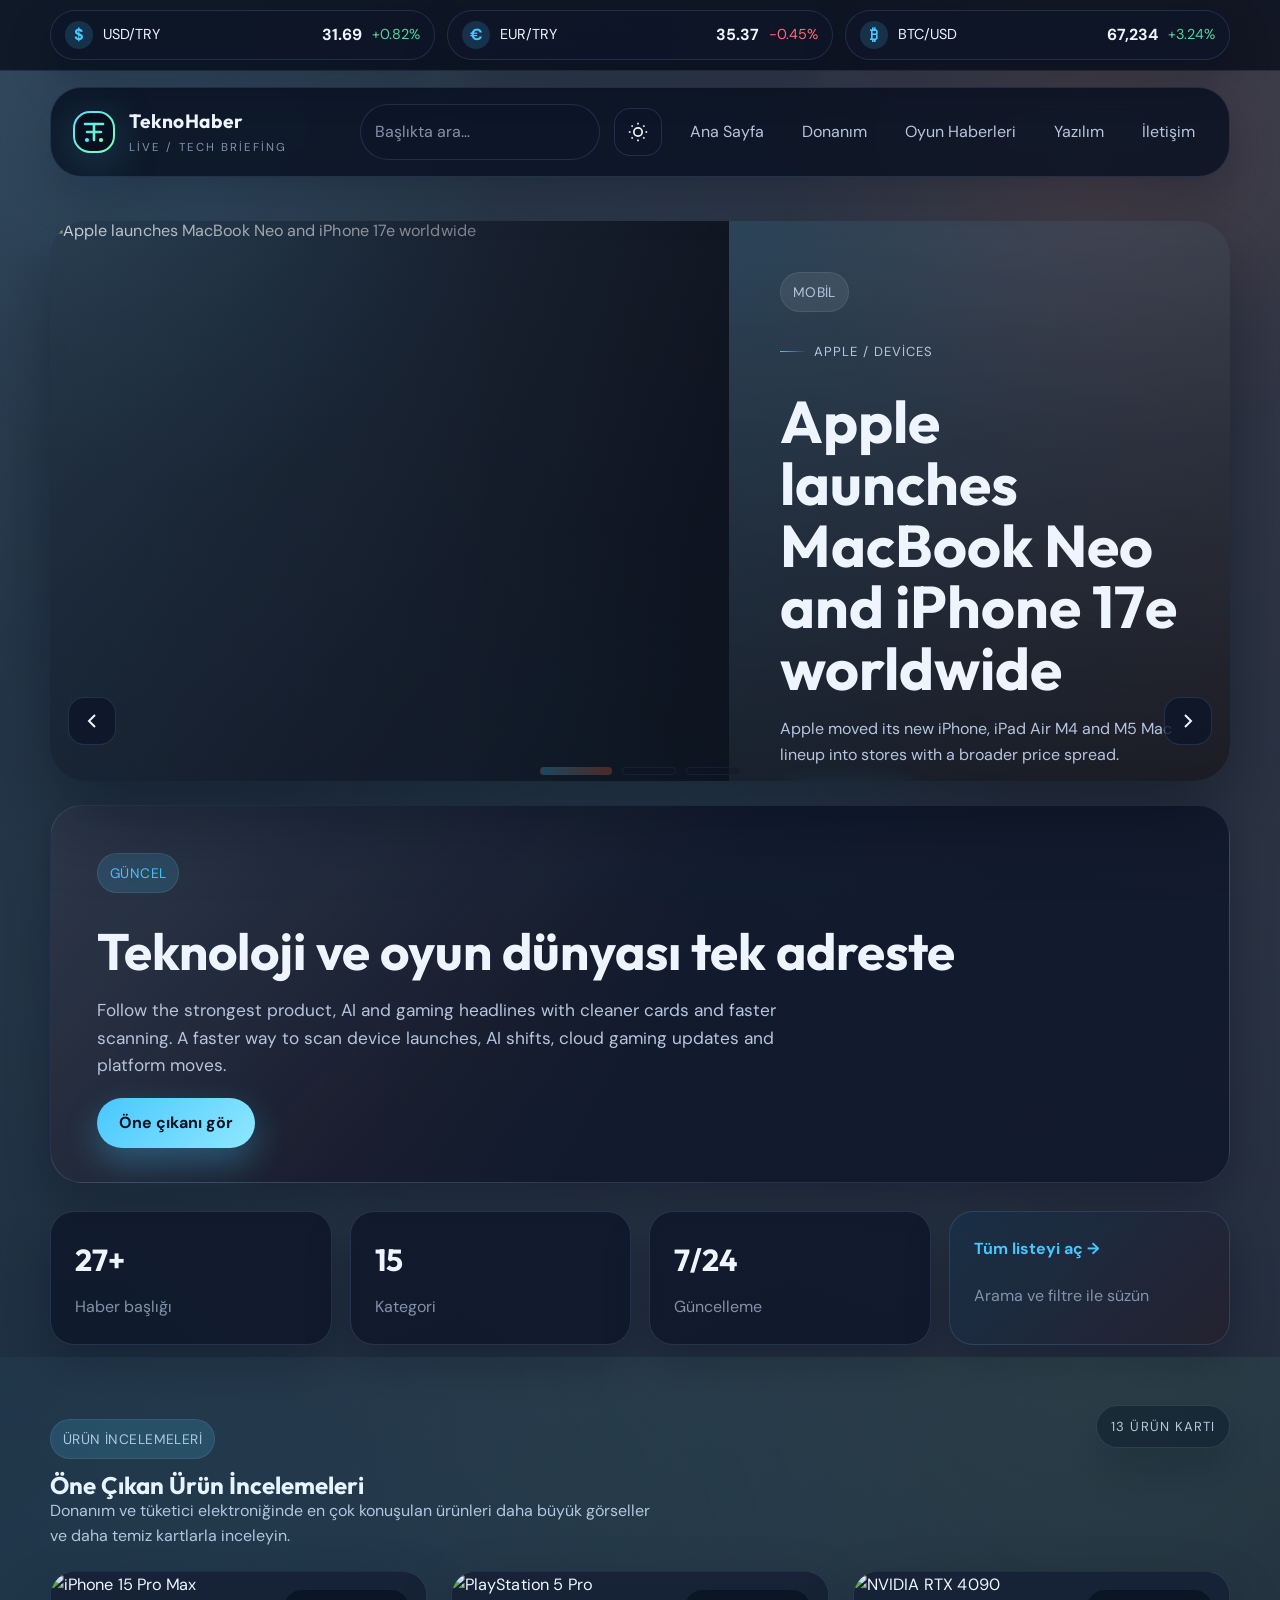
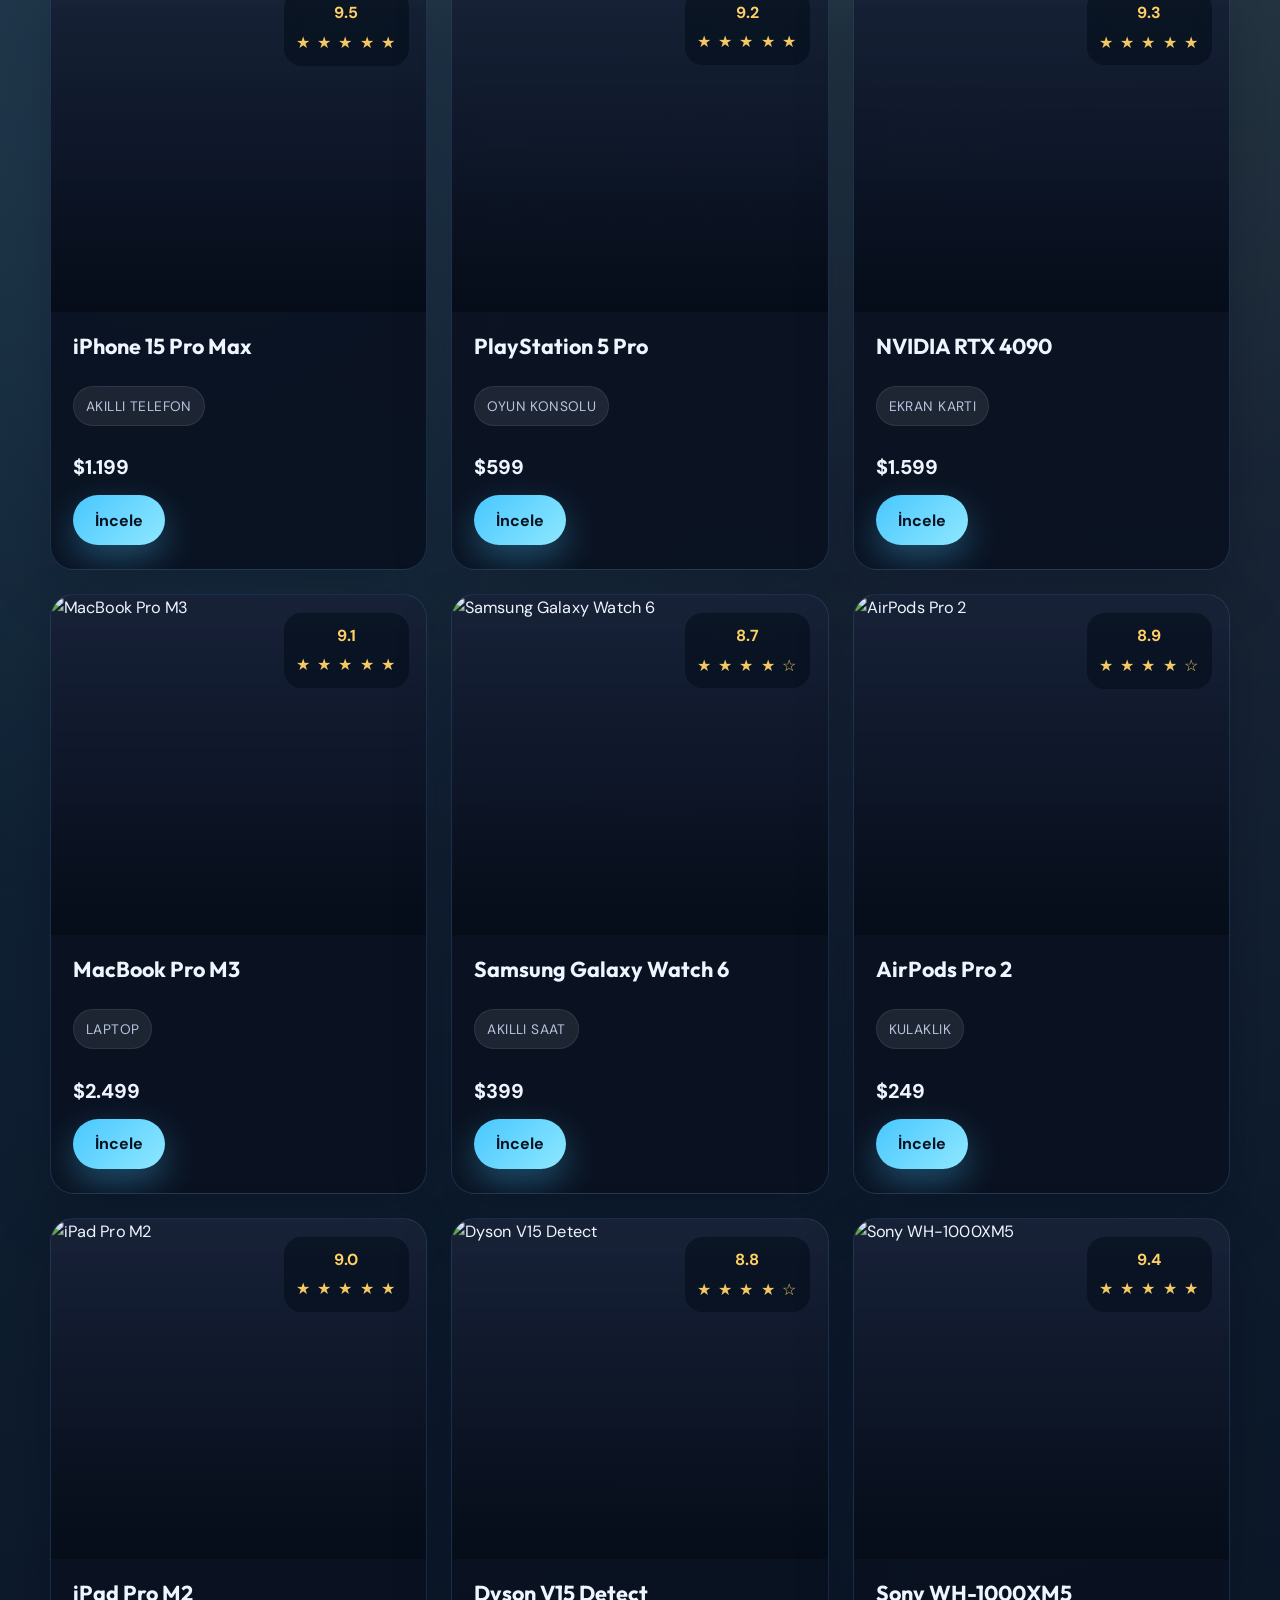
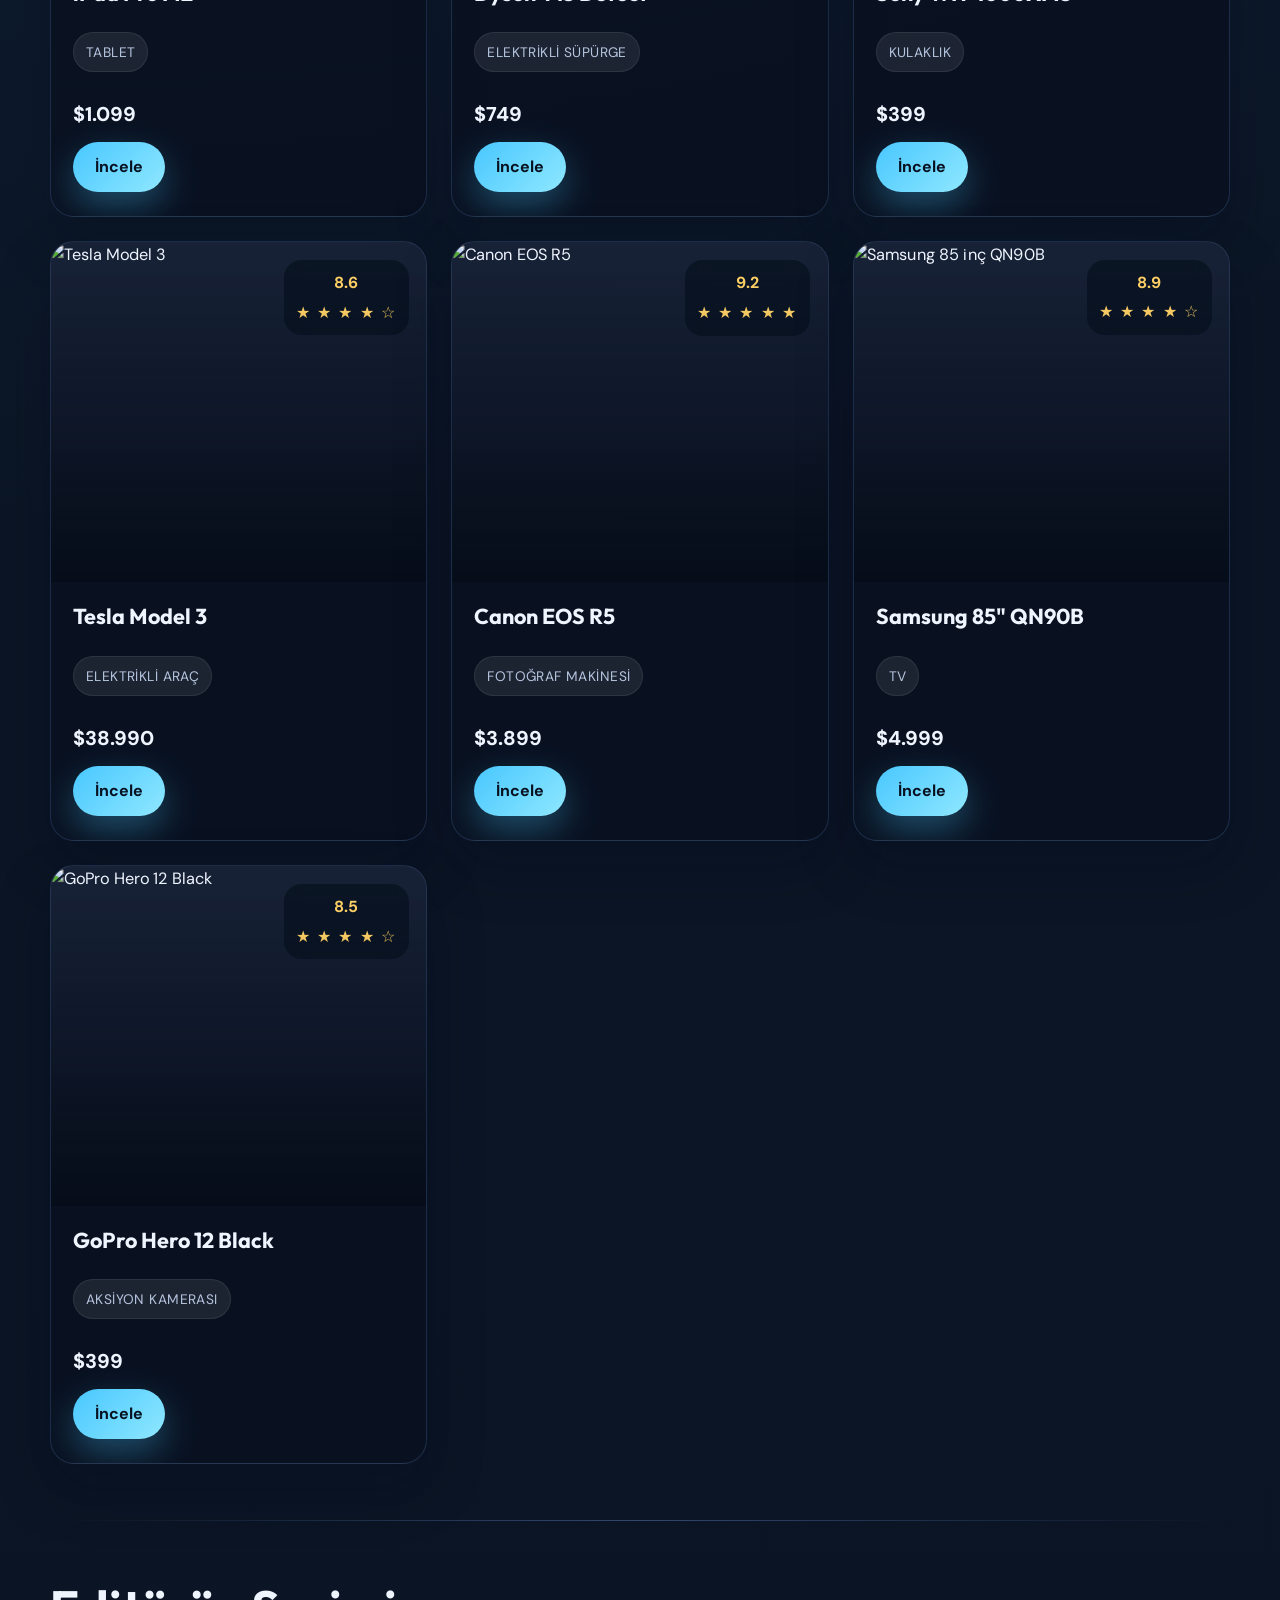
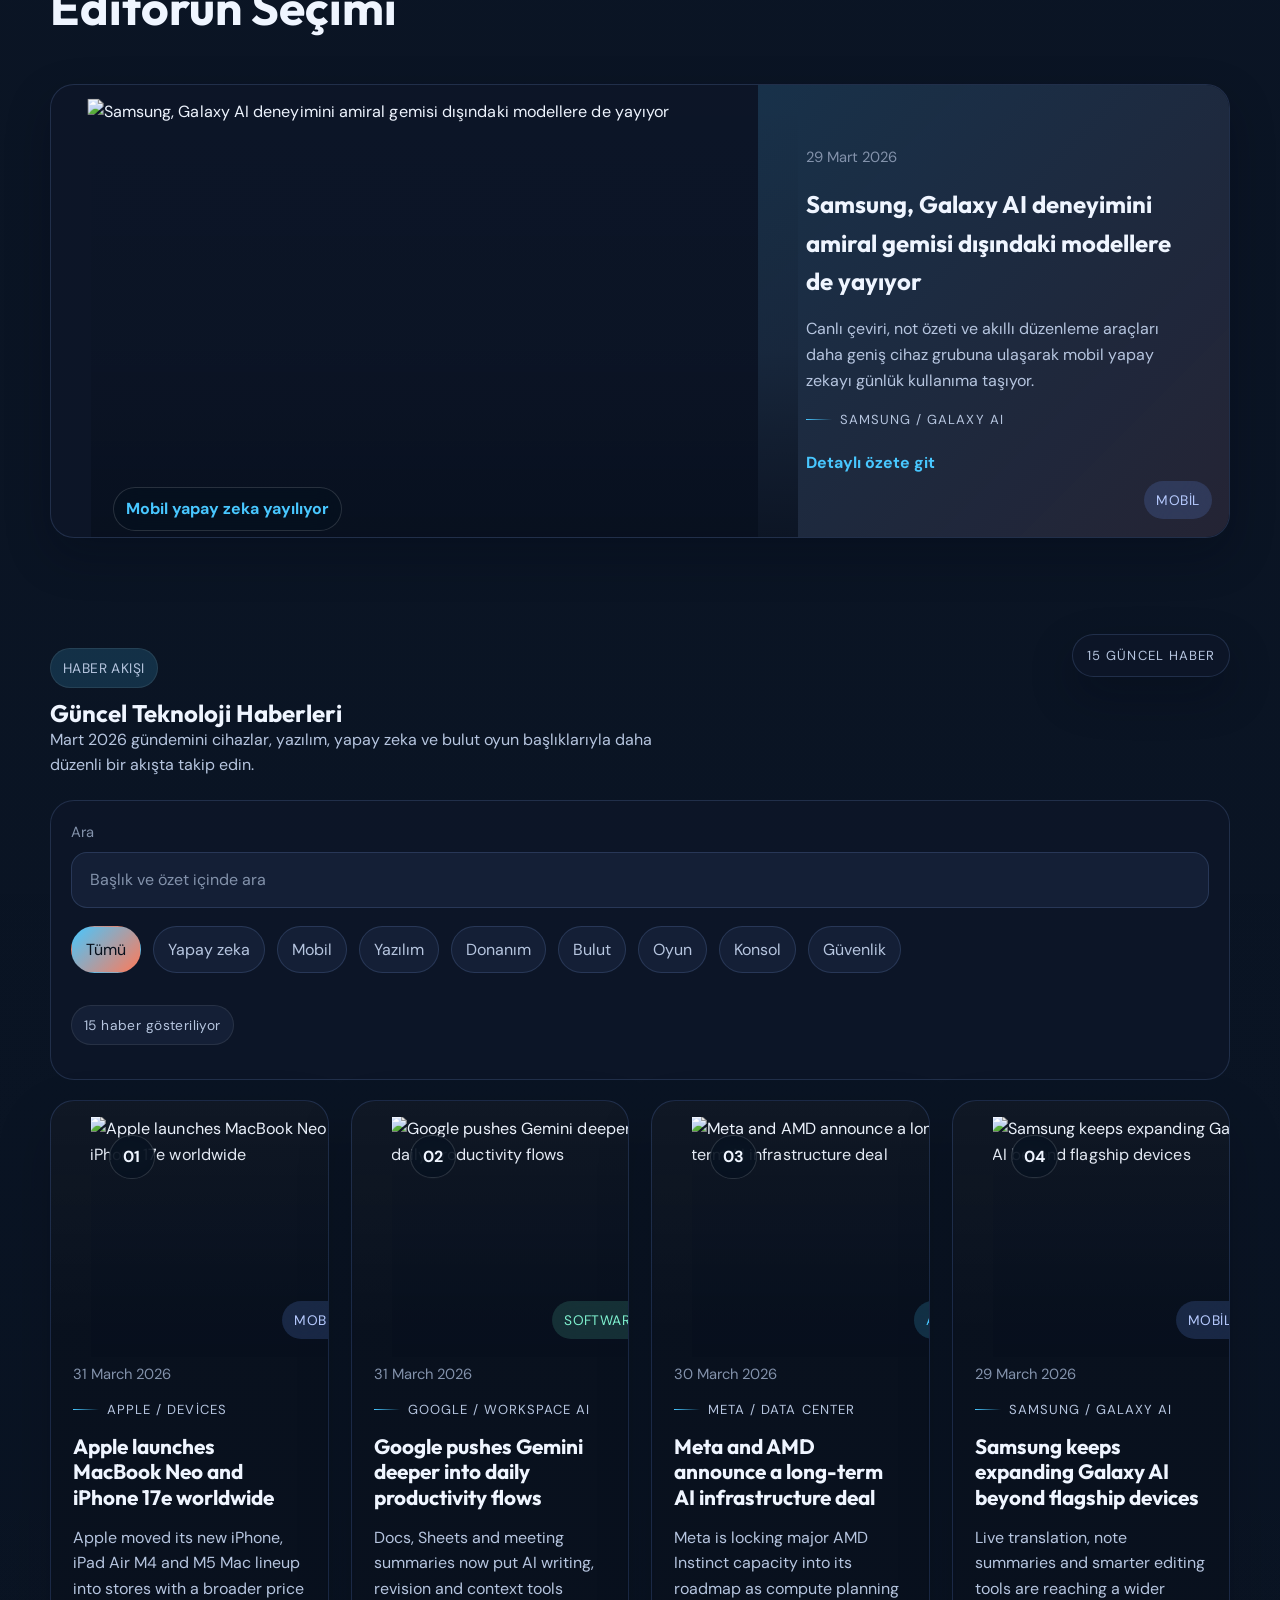
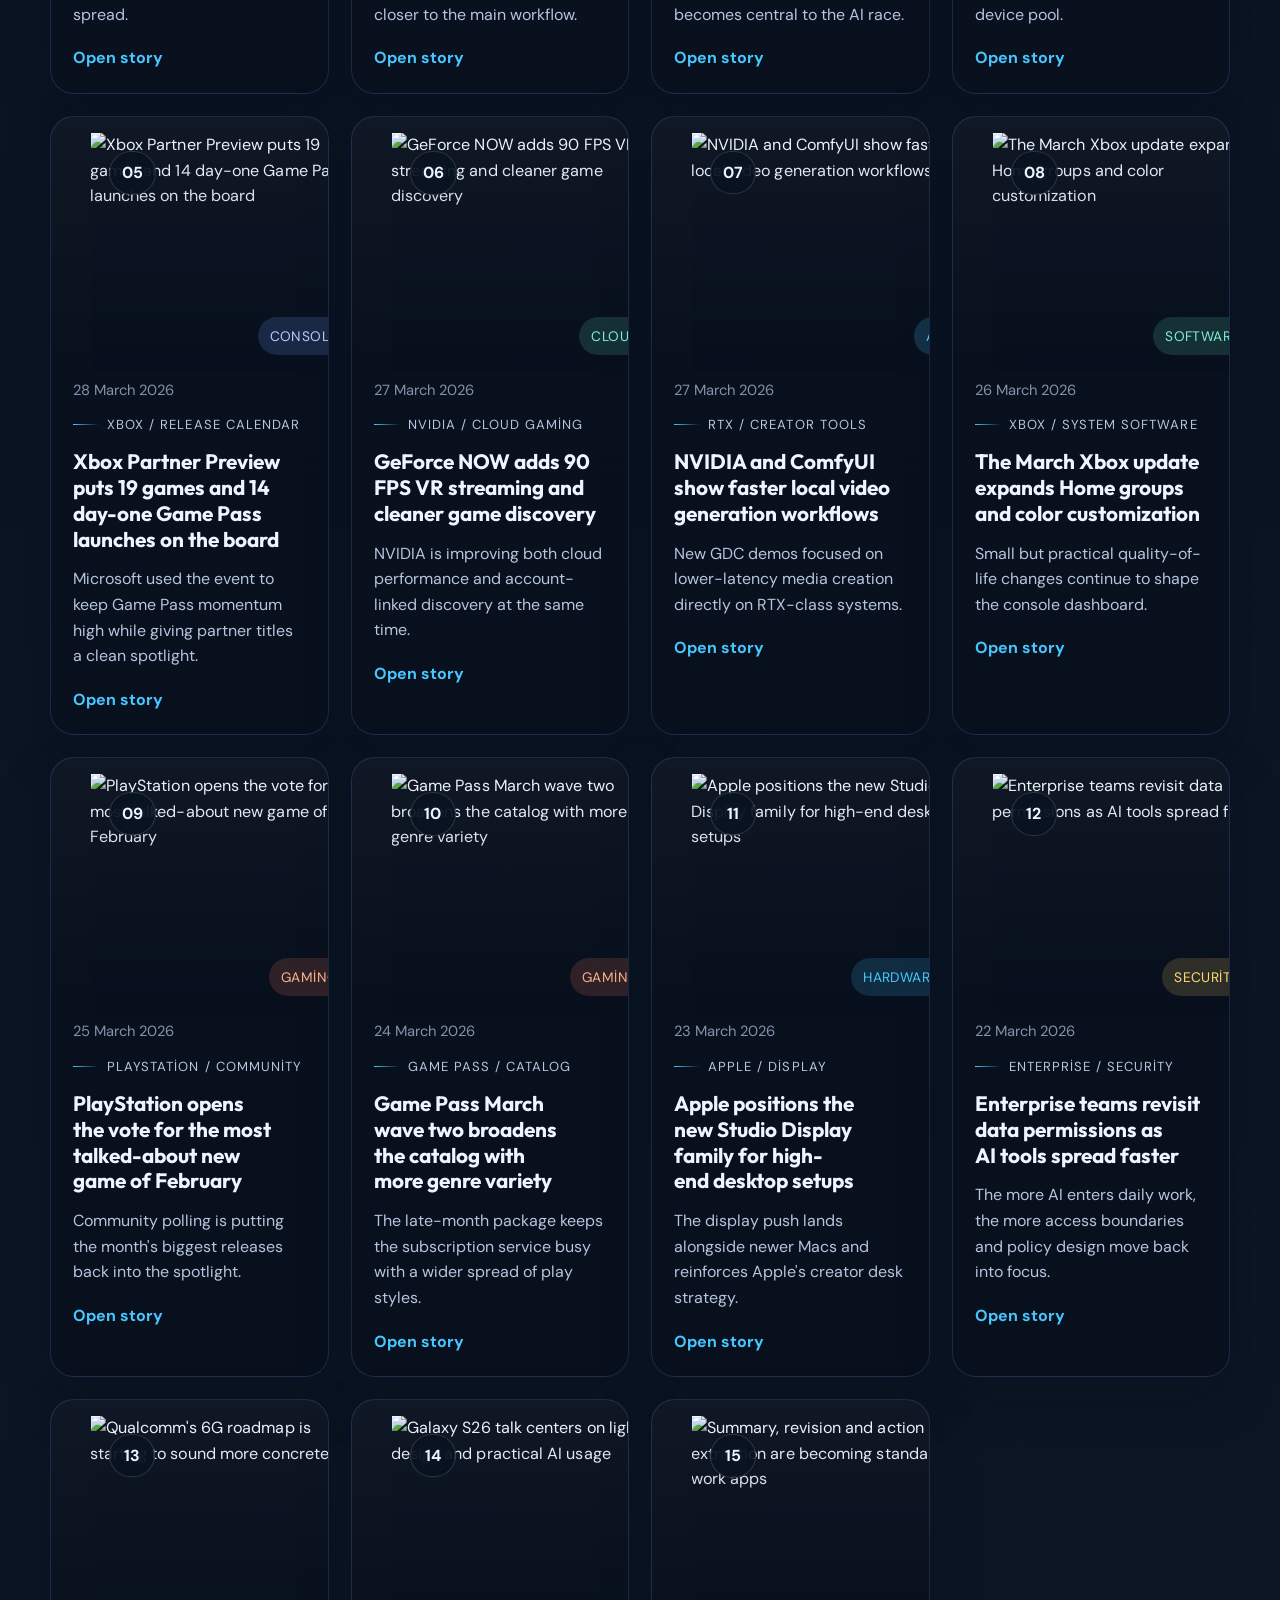
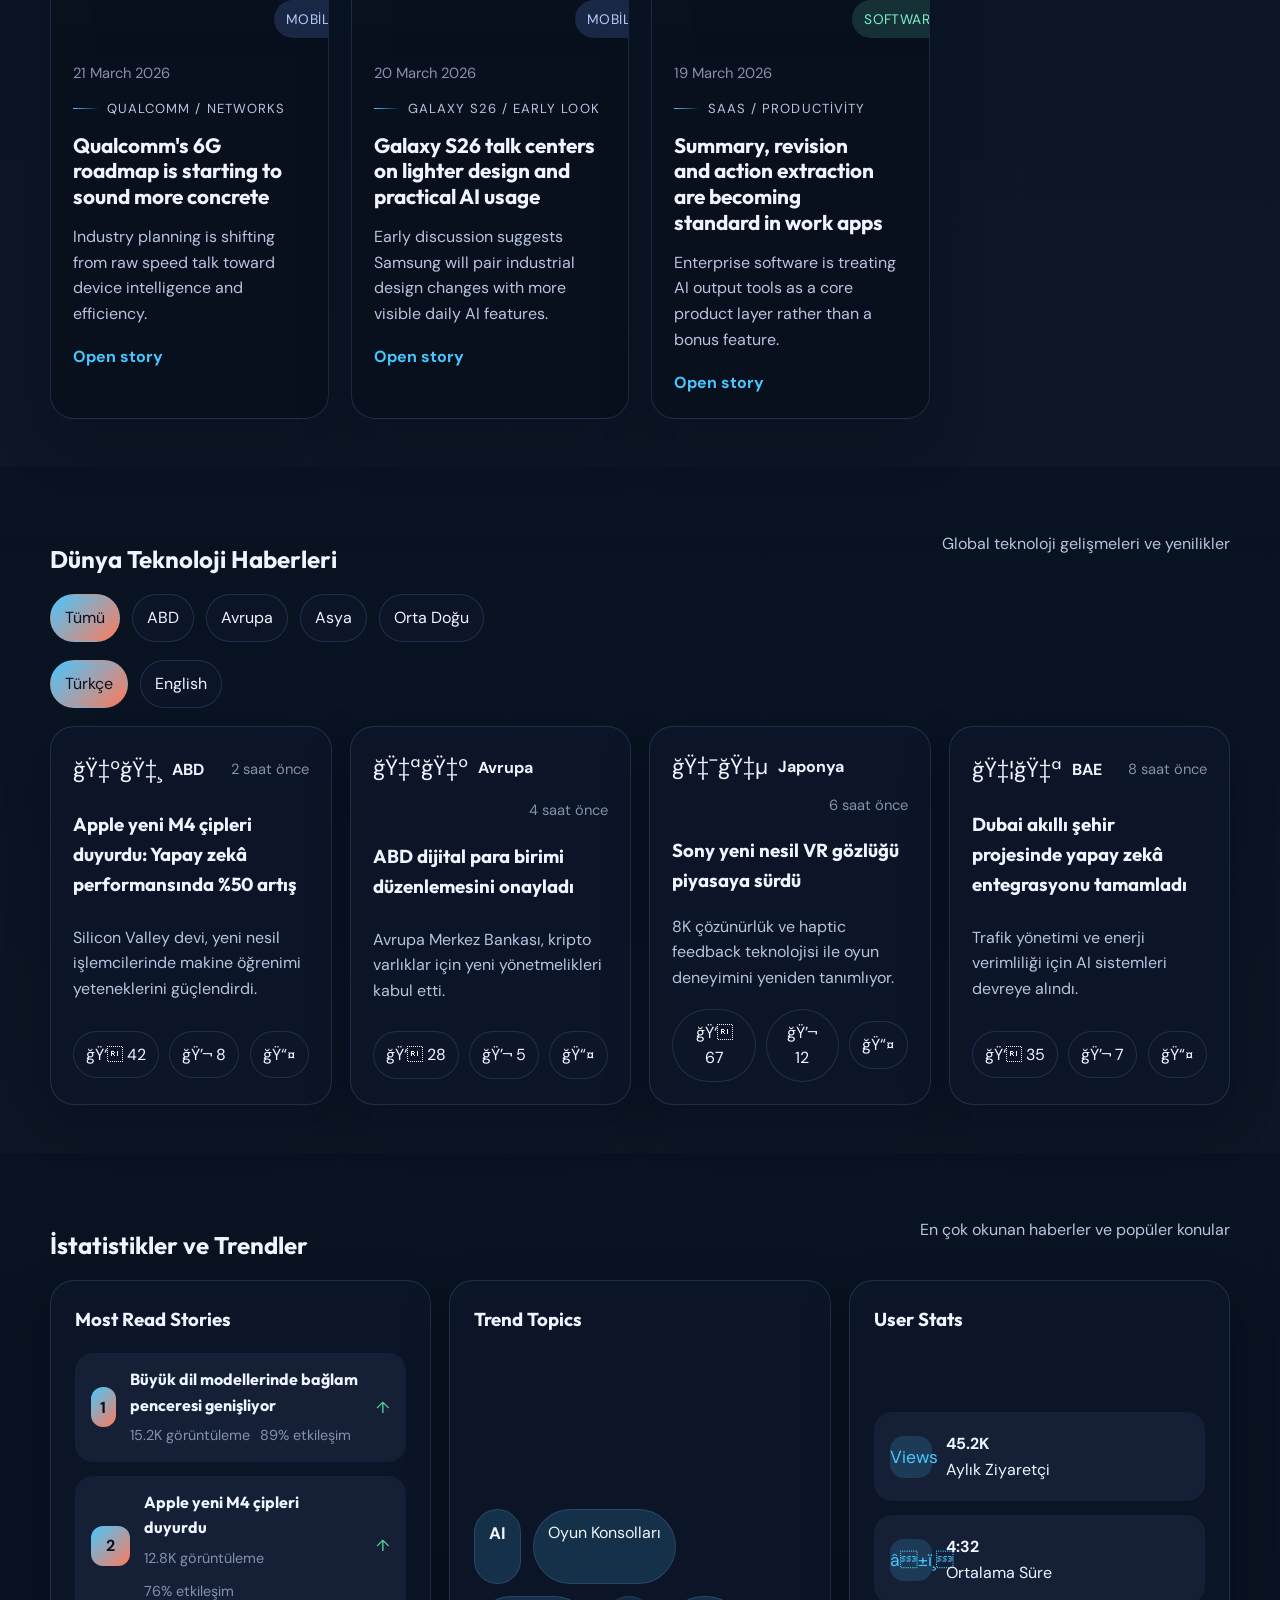
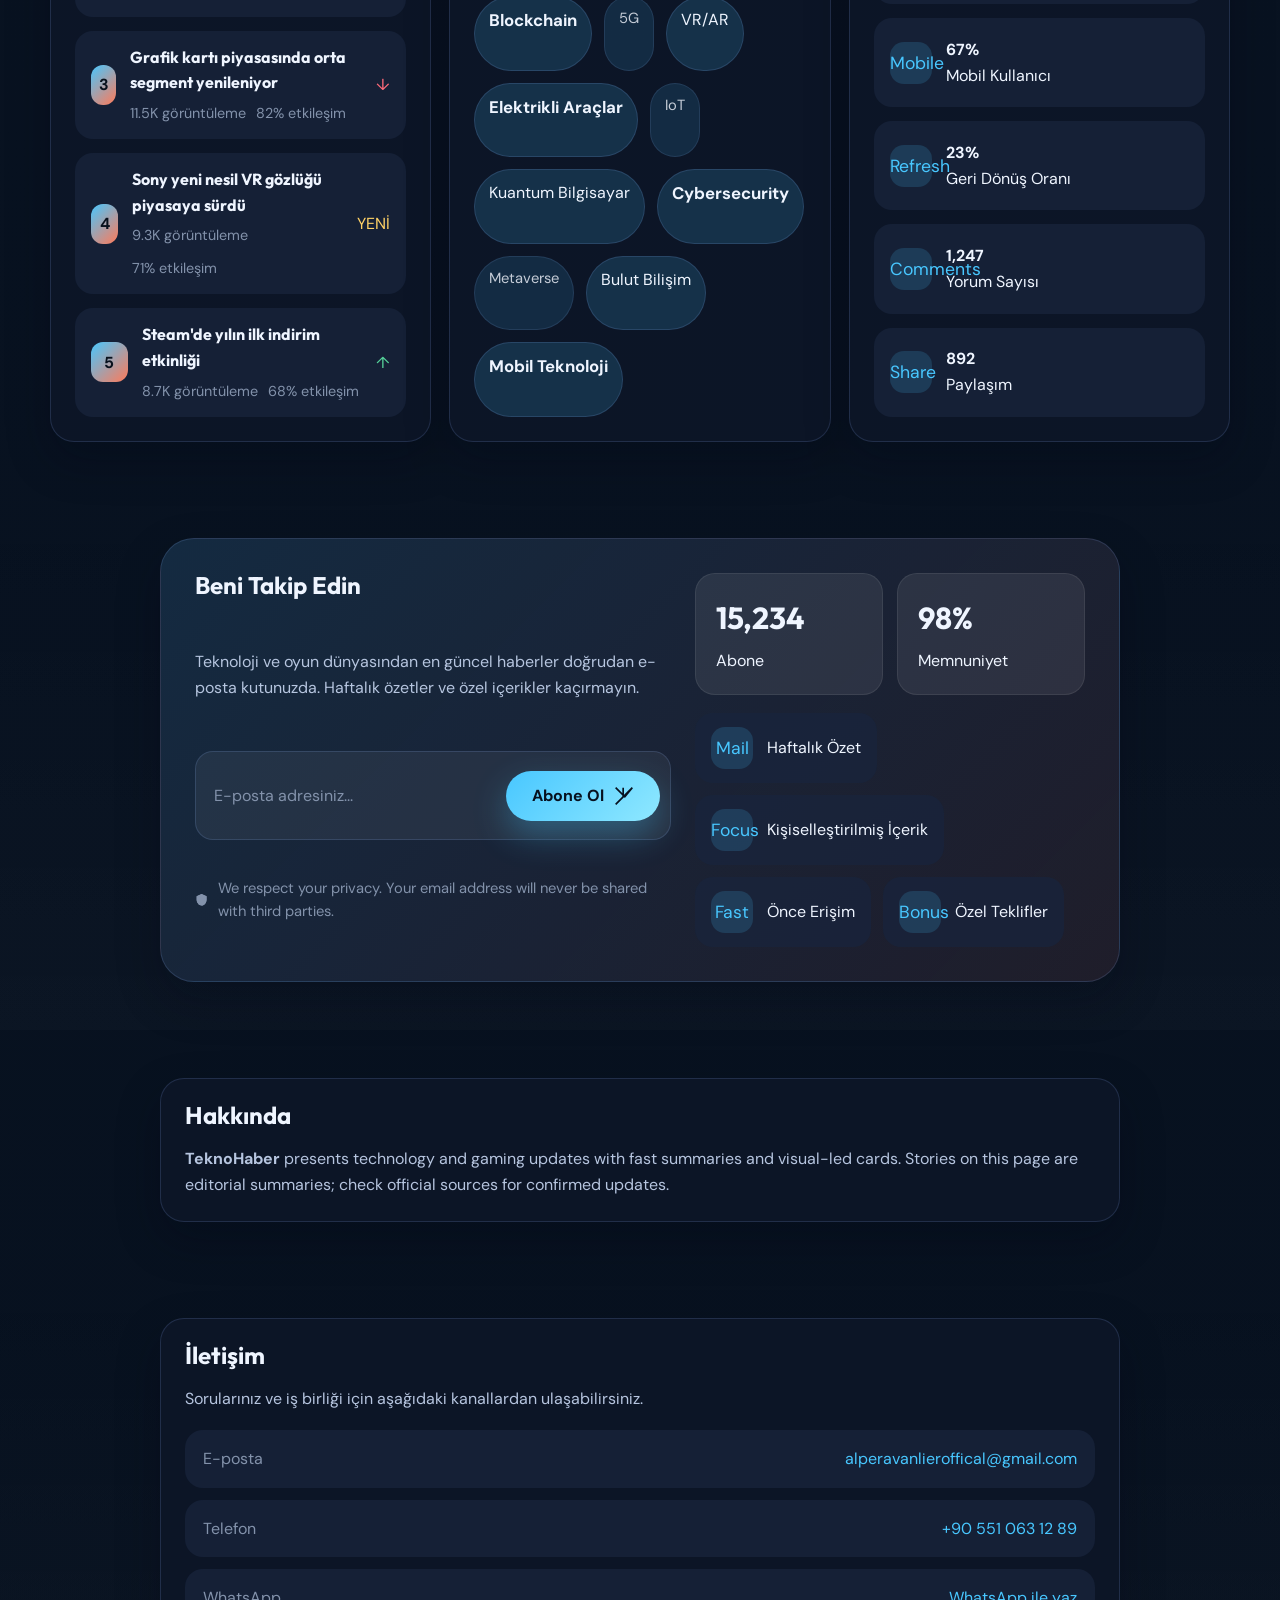
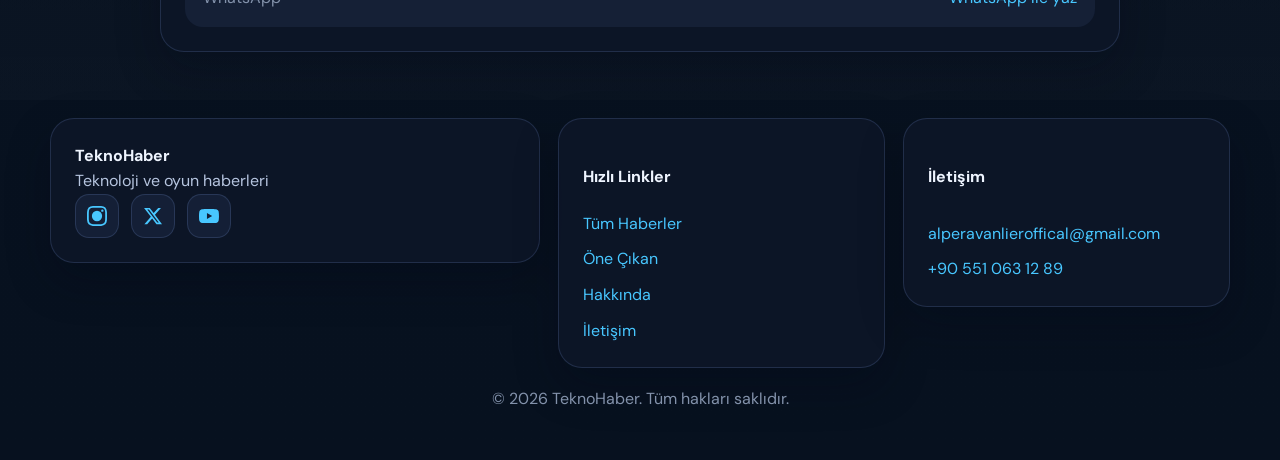
==== commit e57541bd: "Refine product and news layout" ====
--- a/index.html
+++ b/index.html
@@ -1,9 +1,9 @@
-﻿<!DOCTYPE html>
-
-<html lang="tr">
-
-<head>
-
+﻿<!DOCTYPE html>
+
+<html lang="tr">
+
+<head>
+
   <meta charset="UTF-8" />
 
   <meta name="viewport" content="width=device-width, initial-scale=1" />
@@ -22,3093 +22,3102 @@
   <meta property="twitter:description" content="Teknoloji, oyun, yapay zeka ve platform gündemini tek sayfada takip edin." />
 
   <title>TeknoHaber | Teknoloji ve Oyun Haberleri</title>
-
-  <link rel="preconnect" href="https://fonts.googleapis.com" />
-
-  <link rel="preconnect" href="https://fonts.gstatic.com" crossorigin />
-
-  <link href="https://fonts.googleapis.com/css2?family=DM+Sans:ital,opsz,wght@0,9..40,400;0,9..40,600;0,9..40,700;1,9..40,400&family=Outfit:wght@500;600;700&display=swap" rel="stylesheet" />
-
-  <link rel="stylesheet" href="styles.css" />
-
-</head>
-
-<body>
-
-  <div class="bg-layer" aria-hidden="true"></div>
-
-  <a class="skip-link" href="#haberler">Haberlere atla</a>
-
-
-
-  <!-- Economy Bar -->
-
-  <div class="economy-bar">
-
-    <div class="wrap economy-bar__content">
-
-      <div class="economy-item">
-
-        <span class="economy-icon">$</span>
-
-        <span class="economy-label">USD/TRY</span>
-
-        <span class="economy-value" id="dolar-rate">32.45</span>
-
-        <span class="economy-change economy-change--up">+0.82%</span>
-
-      </div>
-
-      <div class="economy-item">
-
-        <span class="economy-icon">€</span>
-
-        <span class="economy-label">EUR/TRY</span>
-
-        <span class="economy-value" id="euro-rate">35.12</span>
-
-        <span class="economy-change economy-change--down">-0.45%</span>
-
-      </div>
-
-      <div class="economy-item">
-
-        <span class="economy-icon">₿</span>
-
-        <span class="economy-label">BTC/USD</span>
-
-        <span class="economy-value" id="btc-rate">67,234</span>
-
-        <span class="economy-change economy-change--up">+3.24%</span>
-
-      </div>
-
-    </div>
-
-  </div>
-
-
-
-  <header class="site-header">
-
-    <div class="wrap header-inner">
-
-      <a class="logo" href="#haberler" aria-label="TeknoHaber home">
-        <span class="logo-mark" aria-hidden="true">
-          <svg class="logo-icon" width="46" height="46" viewBox="0 0 46 46" fill="none" xmlns="http://www.w3.org/2000/svg">
-            <defs>
-              <linearGradient id="logoGradient" x1="6" y1="6" x2="40" y2="40" gradientUnits="userSpaceOnUse">
-                <stop stop-color="#5DE2FF"/>
-                <stop offset="1" stop-color="#7CFFB2"/>
-              </linearGradient>
-            </defs>
-            <rect x="3" y="3" width="40" height="40" rx="16" fill="rgba(8,16,30,0.92)" stroke="url(#logoGradient)" stroke-width="2"/>
-            <path d="M14 15H32" stroke="url(#logoGradient)" stroke-width="2.6" stroke-linecap="round"/>
-            <path d="M23 15V31" stroke="url(#logoGradient)" stroke-width="2.6" stroke-linecap="round"/>
-            <path d="M16 23H30" stroke="url(#logoGradient)" stroke-width="2.6" stroke-linecap="round" opacity="0.95"/>
-            <circle cx="16" cy="31" r="2.1" fill="#5DE2FF"/>
-            <circle cx="30" cy="31" r="2.1" fill="#7CFFB2"/>
-          </svg>
-        </span>
-        <span class="logo-copy">
-          <span class="logo-text">TeknoHaber</span>
-          <span class="logo-sub">Live / Tech Briefing</span>
-        </span>
-      </a>
-
-      <button class="mobile-menu-toggle" id="mobile-menu-toggle" aria-label="Menüyü aç/kapat">
-
-        <span></span>
-
-        <span></span>
-
-        <span></span>
-
-      </button>
-
-      <div class="header-tools">
-
-        <label class="header-search" for="nav-search">
-
-          <span class="visually-hidden">Haberlerde ara</span>
-
-          <input type="search" id="nav-search" class="search-input search-input--nav" placeholder="Başlıkta ara…" autocomplete="off" />
-
-        </label>
-
-        <button class="theme-toggle" id="theme-toggle" aria-label="Temayı değiştir">
-          <svg width="20" height="20" viewBox="0 0 24 24" fill="none" stroke="currentColor" stroke-width="2">
-            <circle cx="12" cy="12" r="5"/>
-            <line x1="12" y1="1" x2="12" y2="3"/>
-            <line x1="12" y1="21" x2="12" y2="23"/>
-            <line x1="4.22" y1="4.22" x2="5.64" y2="5.64"/>
-            <line x1="18.36" y1="18.36" x2="19.78" y2="19.78"/>
-            <line x1="1" y1="12" x2="3" y2="12"/>
-            <line x1="21" y1="12" x2="23" y2="12"/>
-            <line x1="4.22" y1="19.78" x2="5.64" y2="18.36"/>
-            <line x1="18.36" y1="5.64" x2="19.78" y2="4.22"/>
-          </svg>
-        </button>
-
-        <nav class="nav" id="main-nav" aria-label="Ana menü">
-
-          <a href="#haberler" class="nav-link">Ana Sayfa</a>
-
-          <a href="#haberler" data-filter="hardware" class="nav-link">Donanım</a>
-
-          <a href="#haberler" data-filter="game" class="nav-link">Oyun Haberleri</a>
-
-          <a href="#haberler" data-filter="software" class="nav-link">Yazılım</a>
-
-          <a href="#iletisim" class="nav-link">İletişim</a>
-
-        </nav>
-
-      </div>
-
-    </div>
-
-  </header>
-
-
-
-  <main>
-
-    <!-- Hero Slider Section -->
-
-    <section class="hero-slider">
-      <div class="hero-slider__container">
-        <div class="hero-slide hero-slide--active">
-          <div class="hero-slide__image">
-            <img src="https://images.unsplash.com/photo-1517336714739-489689fd1ca8?w=1400&h=900&fit=crop&auto=format" alt="Apple launches MacBook Neo and iPhone 17e worldwide" />
-          </div>
-          <div class="hero-slide__content">
-            <span class="hero-slide__tag">Mobil</span>
-            <p class="hero-slide__eyebrow">Apple / Devices</p>
-            <h2 class="hero-slide__title">Apple launches MacBook Neo and iPhone 17e worldwide</h2>
-            <p class="hero-slide__desc">Apple moved its new iPhone, iPad Air M4 and M5 Mac lineup into stores with a broader price spread.</p>
-            <a href="#haber-1" class="hero-slide__cta">Open story</a>
-          </div>
-        </div>
-        <div class="hero-slide">
-          <div class="hero-slide__image">
-            <img src="https://images.unsplash.com/photo-1496171367470-9ed9a91ea931?w=1400&h=900&fit=crop&auto=format" alt="Google pushes Gemini deeper into daily productivity flows" />
-          </div>
-          <div class="hero-slide__content">
-            <span class="hero-slide__tag">Software</span>
-            <p class="hero-slide__eyebrow">Google / Workspace AI</p>
-            <h2 class="hero-slide__title">Google pushes Gemini deeper into daily productivity flows</h2>
-            <p class="hero-slide__desc">Docs, Sheets and meeting summaries now put AI writing, revision and context tools closer to the main workflow.</p>
-            <a href="#haber-2" class="hero-slide__cta">Open story</a>
-          </div>
-        </div>
-        <div class="hero-slide">
-          <div class="hero-slide__image">
-            <img src="https://images.unsplash.com/photo-1518770660439-4636190af475?w=1400&h=900&fit=crop&auto=format" alt="Meta and AMD announce a long-term AI infrastructure deal" />
-          </div>
-          <div class="hero-slide__content">
-            <span class="hero-slide__tag">AI</span>
-            <p class="hero-slide__eyebrow">Meta / Data Center</p>
-            <h2 class="hero-slide__title">Meta and AMD announce a long-term AI infrastructure deal</h2>
-            <p class="hero-slide__desc">Meta is locking major AMD Instinct capacity into its roadmap as compute planning becomes central to the AI race.</p>
-            <a href="#haber-3" class="hero-slide__cta">Open story</a>
-          </div>
-        </div>
-      </div>
-      <div class="hero-slider__controls">
-        <button class="hero-slider__nav hero-slider__nav--prev" id="hero-prev" aria-label="Previous story">
-          <svg width="24" height="24" viewBox="0 0 24 24" fill="none" stroke="currentColor" stroke-width="2"><path d="M15 18l-6-6 6-6"/></svg>
-        </button>
-        <button class="hero-slider__nav hero-slider__nav--next" id="hero-next" aria-label="Next story">
-          <svg width="24" height="24" viewBox="0 0 24 24" fill="none" stroke="currentColor" stroke-width="2"><path d="M9 18l6-6-6-6"/></svg>
-        </button>
-      </div>
-      <div class="hero-slider__indicators">
-        <button class="hero-slider__indicator hero-slider__indicator--active" data-slide="0" aria-label="Go to story 1"></button>
-        <button class="hero-slider__indicator" data-slide="1" aria-label="Go to story 2"></button>
-        <button class="hero-slider__indicator" data-slide="2" aria-label="Go to story 3"></button>
-      </div>
-    </section>
-
-
-
-    <section class="hero">
-
-      <div class="wrap hero-inner">
-
-        <p class="eyebrow">Güncel</p>
-
-        <h1>Teknoloji ve oyun dünyası tek adreste</h1>
-
-        <p class="lead">
-
+
+  <link rel="preconnect" href="https://fonts.googleapis.com" />
+
+  <link rel="preconnect" href="https://fonts.gstatic.com" crossorigin />
+
+  <link href="https://fonts.googleapis.com/css2?family=DM+Sans:ital,opsz,wght@0,9..40,400;0,9..40,600;0,9..40,700;1,9..40,400&family=Outfit:wght@500;600;700&display=swap" rel="stylesheet" />
+
+  <link rel="stylesheet" href="styles.css" />
+
+</head>
+
+<body>
+
+  <div class="bg-layer" aria-hidden="true"></div>
+
+  <a class="skip-link" href="#haberler">Haberlere atla</a>
+
+
+
+  <!-- Economy Bar -->
+
+  <div class="economy-bar">
+
+    <div class="wrap economy-bar__content">
+
+      <div class="economy-item">
+
+        <span class="economy-icon">$</span>
+
+        <span class="economy-label">USD/TRY</span>
+
+        <span class="economy-value" id="dolar-rate">32.45</span>
+
+        <span class="economy-change economy-change--up">+0.82%</span>
+
+      </div>
+
+      <div class="economy-item">
+
+        <span class="economy-icon">€</span>
+
+        <span class="economy-label">EUR/TRY</span>
+
+        <span class="economy-value" id="euro-rate">35.12</span>
+
+        <span class="economy-change economy-change--down">-0.45%</span>
+
+      </div>
+
+      <div class="economy-item">
+
+        <span class="economy-icon">₿</span>
+
+        <span class="economy-label">BTC/USD</span>
+
+        <span class="economy-value" id="btc-rate">67,234</span>
+
+        <span class="economy-change economy-change--up">+3.24%</span>
+
+      </div>
+
+    </div>
+
+  </div>
+
+
+
+  <header class="site-header">
+
+    <div class="wrap header-inner">
+
+      <a class="logo" href="#haberler" aria-label="TeknoHaber home">
+        <span class="logo-mark" aria-hidden="true">
+          <svg class="logo-icon" width="46" height="46" viewBox="0 0 46 46" fill="none" xmlns="http://www.w3.org/2000/svg">
+            <defs>
+              <linearGradient id="logoGradient" x1="6" y1="6" x2="40" y2="40" gradientUnits="userSpaceOnUse">
+                <stop stop-color="#5DE2FF"/>
+                <stop offset="1" stop-color="#7CFFB2"/>
+              </linearGradient>
+            </defs>
+            <rect x="3" y="3" width="40" height="40" rx="16" fill="rgba(8,16,30,0.92)" stroke="url(#logoGradient)" stroke-width="2"/>
+            <path d="M14 15H32" stroke="url(#logoGradient)" stroke-width="2.6" stroke-linecap="round"/>
+            <path d="M23 15V31" stroke="url(#logoGradient)" stroke-width="2.6" stroke-linecap="round"/>
+            <path d="M16 23H30" stroke="url(#logoGradient)" stroke-width="2.6" stroke-linecap="round" opacity="0.95"/>
+            <circle cx="16" cy="31" r="2.1" fill="#5DE2FF"/>
+            <circle cx="30" cy="31" r="2.1" fill="#7CFFB2"/>
+          </svg>
+        </span>
+        <span class="logo-copy">
+          <span class="logo-text">TeknoHaber</span>
+          <span class="logo-sub">Live / Tech Briefing</span>
+        </span>
+      </a>
+
+      <button class="mobile-menu-toggle" id="mobile-menu-toggle" aria-label="Menüyü aç/kapat">
+
+        <span></span>
+
+        <span></span>
+
+        <span></span>
+
+      </button>
+
+      <div class="header-tools">
+
+        <label class="header-search" for="nav-search">
+
+          <span class="visually-hidden">Haberlerde ara</span>
+
+          <input type="search" id="nav-search" class="search-input search-input--nav" placeholder="Başlıkta ara…" autocomplete="off" />
+
+        </label>
+
+        <button class="theme-toggle" id="theme-toggle" aria-label="Temayı değiştir">
+          <svg width="20" height="20" viewBox="0 0 24 24" fill="none" stroke="currentColor" stroke-width="2">
+            <circle cx="12" cy="12" r="5"/>
+            <line x1="12" y1="1" x2="12" y2="3"/>
+            <line x1="12" y1="21" x2="12" y2="23"/>
+            <line x1="4.22" y1="4.22" x2="5.64" y2="5.64"/>
+            <line x1="18.36" y1="18.36" x2="19.78" y2="19.78"/>
+            <line x1="1" y1="12" x2="3" y2="12"/>
+            <line x1="21" y1="12" x2="23" y2="12"/>
+            <line x1="4.22" y1="19.78" x2="5.64" y2="18.36"/>
+            <line x1="18.36" y1="5.64" x2="19.78" y2="4.22"/>
+          </svg>
+        </button>
+
+        <nav class="nav" id="main-nav" aria-label="Ana menü">
+
+          <a href="#haberler" class="nav-link">Ana Sayfa</a>
+
+          <a href="#haberler" data-filter="hardware" class="nav-link">Donanım</a>
+
+          <a href="#haberler" data-filter="game" class="nav-link">Oyun Haberleri</a>
+
+          <a href="#haberler" data-filter="software" class="nav-link">Yazılım</a>
+
+          <a href="#iletisim" class="nav-link">İletişim</a>
+
+        </nav>
+
+      </div>
+
+    </div>
+
+  </header>
+
+
+
+  <main>
+
+    <!-- Hero Slider Section -->
+
+    <section class="hero-slider">
+      <div class="hero-slider__container">
+        <div class="hero-slide hero-slide--active">
+          <div class="hero-slide__image">
+            <img src="https://images.unsplash.com/photo-1517336714739-489689fd1ca8?w=1400&h=900&fit=crop&auto=format" alt="Apple launches MacBook Neo and iPhone 17e worldwide" />
+          </div>
+          <div class="hero-slide__content">
+            <span class="hero-slide__tag">Mobil</span>
+            <p class="hero-slide__eyebrow">Apple / Devices</p>
+            <h2 class="hero-slide__title">Apple launches MacBook Neo and iPhone 17e worldwide</h2>
+            <p class="hero-slide__desc">Apple moved its new iPhone, iPad Air M4 and M5 Mac lineup into stores with a broader price spread.</p>
+            <a href="#haber-1" class="hero-slide__cta">Open story</a>
+          </div>
+        </div>
+        <div class="hero-slide">
+          <div class="hero-slide__image">
+            <img src="https://images.unsplash.com/photo-1496171367470-9ed9a91ea931?w=1400&h=900&fit=crop&auto=format" alt="Google pushes Gemini deeper into daily productivity flows" />
+          </div>
+          <div class="hero-slide__content">
+            <span class="hero-slide__tag">Software</span>
+            <p class="hero-slide__eyebrow">Google / Workspace AI</p>
+            <h2 class="hero-slide__title">Google pushes Gemini deeper into daily productivity flows</h2>
+            <p class="hero-slide__desc">Docs, Sheets and meeting summaries now put AI writing, revision and context tools closer to the main workflow.</p>
+            <a href="#haber-2" class="hero-slide__cta">Open story</a>
+          </div>
+        </div>
+        <div class="hero-slide">
+          <div class="hero-slide__image">
+            <img src="https://images.unsplash.com/photo-1518770660439-4636190af475?w=1400&h=900&fit=crop&auto=format" alt="Meta and AMD announce a long-term AI infrastructure deal" />
+          </div>
+          <div class="hero-slide__content">
+            <span class="hero-slide__tag">AI</span>
+            <p class="hero-slide__eyebrow">Meta / Data Center</p>
+            <h2 class="hero-slide__title">Meta and AMD announce a long-term AI infrastructure deal</h2>
+            <p class="hero-slide__desc">Meta is locking major AMD Instinct capacity into its roadmap as compute planning becomes central to the AI race.</p>
+            <a href="#haber-3" class="hero-slide__cta">Open story</a>
+          </div>
+        </div>
+      </div>
+      <div class="hero-slider__controls">
+        <button class="hero-slider__nav hero-slider__nav--prev" id="hero-prev" aria-label="Previous story">
+          <svg width="24" height="24" viewBox="0 0 24 24" fill="none" stroke="currentColor" stroke-width="2"><path d="M15 18l-6-6 6-6"/></svg>
+        </button>
+        <button class="hero-slider__nav hero-slider__nav--next" id="hero-next" aria-label="Next story">
+          <svg width="24" height="24" viewBox="0 0 24 24" fill="none" stroke="currentColor" stroke-width="2"><path d="M9 18l6-6-6-6"/></svg>
+        </button>
+      </div>
+      <div class="hero-slider__indicators">
+        <button class="hero-slider__indicator hero-slider__indicator--active" data-slide="0" aria-label="Go to story 1"></button>
+        <button class="hero-slider__indicator" data-slide="1" aria-label="Go to story 2"></button>
+        <button class="hero-slider__indicator" data-slide="2" aria-label="Go to story 3"></button>
+      </div>
+    </section>
+
+
+
+    <section class="hero">
+
+      <div class="wrap hero-inner">
+
+        <p class="eyebrow">Güncel</p>
+
+        <h1>Teknoloji ve oyun dünyası tek adreste</h1>
+
+        <p class="lead">
+
           Follow the strongest product, AI and gaming headlines with cleaner cards and faster scanning.
 
           A faster way to scan device launches, AI shifts, cloud gaming updates and platform moves.
-
-        </p>
-
-        <a class="btn" href="#one-cikan">Öne çıkanı gör</a>
-
-      </div>
-
-    </section>
-
-
-
-    <section class="stats-strip" aria-label="Site özeti">
-
-      <div class="wrap stats-grid">
-
-        <div class="stat-card">
-
-          <span class="stat-card__value" data-count="27">27+</span>
-
-          <span class="stat-card__label">Haber başlığı</span>
-
-        </div>
-
-        <div class="stat-card">
-
-          <span class="stat-card__value">15</span>
-
-          <span class="stat-card__label">Kategori</span>
-
-        </div>
-
-        <div class="stat-card">
-
-          <span class="stat-card__value">7/24</span>
-
-          <span class="stat-card__label">Güncelleme</span>
-
-        </div>
-
-        <div class="stat-card stat-card--cta">
-
-          <a class="stat-card__link" href="#haberler">Tüm listeyi aç →</a>
-
-          <span class="stat-card__hint">Arama ve filtre ile süzün</span>
-
-        </div>
-
-      </div>
-
-    </section>
-
-
-
-    <!-- Products Reviews Section -->
-
-    <section id="urunler" class="section">
-
-      <div class="wrap">
-
-        <div class="section-head">
-
-          <h2>En Yeni Ürün İncelemeleri</h2>
-
-          <p class="section-desc">Teknoloji dünyasının en çok konuşulan ürünleri ve puanları</p>
-
-        </div>
-
-
-        <div class="products-grid">
-
-          <article class="product-card">
-
-            <div class="product-card__image">
-
-              <img src="https://picsum.photos/seed/teknohaber-img-4/1200/800" alt="iPhone 15 Pro Max" />
-
-              <div class="product-card__rating">
-
-                <span class="rating-score">9.5</span>
-
-                <div class="rating-stars">
-
-                  <span class="star">★</span>
-
-                  <span class="star">★</span>
-
-                  <span class="star">★</span>
-
-                  <span class="star">★</span>
-
-                  <span class="star">★</span>
-
-                </div>
-
-              </div>
-
-            </div>
-
-            <div class="product-card__content">
-
-              <h3>iPhone 15 Pro Max</h3>
-
-              <p class="product-category">Akıllı Telefon</p>
-
-              <div class="product-price">$1.199</div>
-
-              <a href="#" class="product-card__cta">İncele</a>
-
-            </div>
-
-          </article>
-
-          <article class="product-card">
-
-            <div class="product-card__image">
-
-              <img src="https://picsum.photos/seed/teknohaber-img-5/1200/800" alt="PlayStation 5 Pro" />
-
-              <div class="product-card__rating">
-
-                <span class="rating-score">9.2</span>
-
-                <div class="rating-stars">
-
-                  <span class="star">★</span>
-
-                  <span class="star">★</span>
-
-                  <span class="star">★</span>
-
-                  <span class="star">★</span>
-
-                  <span class="star">★</span>
-
-                </div>
-
-              </div>
-
-            </div>
-
-            <div class="product-card__content">
-
-              <h3>PlayStation 5 Pro</h3>
-
-              <p class="product-category">Oyun Konsolu</p>
-
-              <div class="product-price">$599</div>
-
-              <a href="#" class="product-card__cta">İncele</a>
-
-            </div>
-
-          </article>
-
-          <article class="product-card">
-
-            <div class="product-card__image">
-
-              <img src="https://picsum.photos/seed/teknohaber-img-6/1200/800" alt="NVIDIA RTX 4090" />
-
-              <div class="product-card__rating">
-
-                <span class="rating-score">9.3</span>
-
-                <div class="rating-stars">
-
-                  <span class="star">★</span>
-
-                  <span class="star">★</span>
-
-                  <span class="star">★</span>
-
-                  <span class="star">★</span>
-
-                  <span class="star">★</span>
-
-                </div>
-
-              </div>
-
-            </div>
-
-            <div class="product-card__content">
-
-              <h3>NVIDIA RTX 4090</h3>
-
-              <p class="product-category">Ekran Kartı</p>
-
-              <div class="product-price">$1.599</div>
-
-              <a href="#" class="product-card__cta">İncele</a>
-
-            </div>
-
-          </article>
-
-          <article class="product-card">
-
-            <div class="product-card__image">
-
-              <img src="https://picsum.photos/seed/teknohaber-img-7/1200/800" alt="MacBook Pro M3" />
-
-              <div class="product-card__rating">
-
-                <span class="rating-score">9.1</span>
-
-                <div class="rating-stars">
-
-                  <span class="star">★</span>
-
-                  <span class="star">★</span>
-
-                  <span class="star">★</span>
-
-                  <span class="star">★</span>
-
-                  <span class="star">★</span>
-
-                </div>
-
-              </div>
-
-            </div>
-
-            <div class="product-card__content">
-
-              <h3>MacBook Pro M3</h3>
-
-              <p class="product-category">Laptop</p>
-
-              <div class="product-price">$2.499</div>
-
-              <a href="#" class="product-card__cta">İncele</a>
-
-            </div>
-
-          </article>
-
-          <article class="product-card">
-
-            <div class="product-card__image">
-
-              <img src="https://picsum.photos/seed/teknohaber-img-8/1200/800" alt="Samsung Galaxy Watch 6" />
-
-              <div class="product-card__rating">
-
-                <span class="rating-score">8.7</span>
-
-                <div class="rating-stars">
-
-                  <span class="star">★</span>
-
-                  <span class="star">★</span>
-
-                  <span class="star">★</span>
-
-                  <span class="star">★</span>
-
-                  <span class="star">☆</span>
-
-                </div>
-
-              </div>
-
-            </div>
-
-            <div class="product-card__content">
-
-              <h3>Samsung Galaxy Watch 6</h3>
-
-              <p class="product-category">Akıllı Saat</p>
-
-              <div class="product-price">$399</div>
-
-              <a href="#" class="product-card__cta">İncele</a>
-
-            </div>
-
-          </article>
-
-          <article class="product-card">
-
-            <div class="product-card__image">
-
-              <img src="https://picsum.photos/seed/teknohaber-img-9/1200/800" alt="AirPods Pro 2" />
-
-              <div class="product-card__rating">
-
-                <span class="rating-score">8.9</span>
-
-                <div class="rating-stars">
-
-                  <span class="star">★</span>
-
-                  <span class="star">★</span>
-
-                  <span class="star">★</span>
-
-                  <span class="star">★</span>
-
-                  <span class="star">☆</span>
-
-                </div>
-
-              </div>
-
-            </div>
-
-            <div class="product-card__content">
-
-              <h3>AirPods Pro 2</h3>
-
-              <p class="product-category">Kulaklık</p>
-
-              <div class="product-price">$249</div>
-
-              <a href="#" class="product-card__cta">İncele</a>
-
-            </div>
-
-          </article>
-
-          <article class="product-card">
-
-            <div class="product-card__image">
-
-              <img src="https://picsum.photos/seed/teknohaber-img-10/1200/800" alt="iPad Pro M2" />
-
-              <div class="product-card__rating">
-
-                <span class="rating-score">9.0</span>
-
-                <div class="rating-stars">
-
-                  <span class="star">★</span>
-
-                  <span class="star">★</span>
-
-                  <span class="star">★</span>
-
-                  <span class="star">★</span>
-
-                  <span class="star">★</span>
-
-                </div>
-
-              </div>
-
-            </div>
-
-            <div class="product-card__content">
-
-              <h3>iPad Pro M2</h3>
-
-              <p class="product-category">Tablet</p>
-
-              <div class="product-price">$1.099</div>
-
-              <a href="#" class="product-card__cta">İncele</a>
-
-            </div>
-
-          </article>
-
-          <article class="product-card">
-
-            <div class="product-card__image">
-
-              <img src="https://picsum.photos/seed/teknohaber-img-11/1200/800" alt="Dyson V15 Detect" />
-
-              <div class="product-card__rating">
-
-                <span class="rating-score">8.8</span>
-
-                <div class="rating-stars">
-
-                  <span class="star">★</span>
-
-                  <span class="star">★</span>
-
-                  <span class="star">★</span>
-
-                  <span class="star">★</span>
-
-                  <span class="star">☆</span>
-
-                </div>
-
-              </div>
-
-            </div>
-
-            <div class="product-card__content">
-
-              <h3>Dyson V15 Detect</h3>
-
-              <p class="product-category">Elektrikli Süpürge</p>
-
-              <div class="product-price">$749</div>
-
-              <a href="#" class="product-card__cta">İncele</a>
-
-            </div>
-
-          </article>
-
-          <article class="product-card">
-
-            <div class="product-card__image">
-
-              <img src="https://picsum.photos/seed/teknohaber-img-12/1200/800" alt="Sony WH-1000XM5" />
-
-              <div class="product-card__rating">
-
-                <span class="rating-score">9.4</span>
-
-                <div class="rating-stars">
-
-                  <span class="star">★</span>
-
-                  <span class="star">★</span>
-
-                  <span class="star">★</span>
-
-                  <span class="star">★</span>
-
-                  <span class="star">★</span>
-
-                </div>
-
-              </div>
-
-            </div>
-
-            <div class="product-card__content">
-
-              <h3>Sony WH-1000XM5</h3>
-
-              <p class="product-category">Kulaklık</p>
-
-              <div class="product-price">$399</div>
-
-              <a href="#" class="product-card__cta">İncele</a>
-
-            </div>
-
-          </article>
-
-          <article class="product-card">
-
-            <div class="product-card__image">
-
-              <img src="https://picsum.photos/seed/teknohaber-img-13/1200/800" alt="Tesla Model 3" />
-
-              <div class="product-card__rating">
-
-                <span class="rating-score">8.6</span>
-
-                <div class="rating-stars">
-
-                  <span class="star">★</span>
-
-                  <span class="star">★</span>
-
-                  <span class="star">★</span>
-
-                  <span class="star">★</span>
-
-                  <span class="star">☆</span>
-
-                </div>
-
-              </div>
-
-            </div>
-
-            <div class="product-card__content">
-
-              <h3>Tesla Model 3</h3>
-
-              <p class="product-category">Elektrikli Araç</p>
-
-              <div class="product-price">$38.990</div>
-
-              <a href="#" class="product-card__cta">İncele</a>
-
-            </div>
-
-          </article>
-
-          <article class="product-card">
-
-            <div class="product-card__image">
-
-              <img src="https://picsum.photos/seed/teknohaber-img-14/1200/800" alt="Canon EOS R5" />
-
-              <div class="product-card__rating">
-
-                <span class="rating-score">9.2</span>
-
-                <div class="rating-stars">
-
-                  <span class="star">★</span>
-
-                  <span class="star">★</span>
-
-                  <span class="star">★</span>
-
-                  <span class="star">★</span>
-
-                  <span class="star">★</span>
-
-                </div>
-
-              </div>
-
-            </div>
-
-            <div class="product-card__content">
-
-              <h3>Canon EOS R5</h3>
-
-              <p class="product-category">Fotoğraf Makinesi</p>
-
-              <div class="product-price">$3.899</div>
-
-              <a href="#" class="product-card__cta">İncele</a>
-
-            </div>
-
-          </article>
-
-          <article class="product-card">
-
-            <div class="product-card__image">
-
-              <img src="https://picsum.photos/seed/teknohaber-img-15/1200/800" alt="Samsung 85" QN90B" />
-
-              <div class="product-card__rating">
-
-                <span class="rating-score">8.9</span>
-
-                <div class="rating-stars">
-
-                  <span class="star">★</span>
-
-                  <span class="star">★</span>
-
-                  <span class="star">★</span>
-
-                  <span class="star">★</span>
-
-                  <span class="star">☆</span>
-
-                </div>
-
-              </div>
-
-            </div>
-
-            <div class="product-card__content">
-
-              <h3>Samsung 85" QN90B</h3>
-
-              <p class="product-category">TV</p>
-
-              <div class="product-price">$4.999</div>
-
-              <a href="#" class="product-card__cta">İncele</a>
-
-            </div>
-
-          </article>
-
-          <article class="product-card">
-
-            <div class="product-card__image">
-
-              <img src="https://picsum.photos/seed/teknohaber-img-16/1200/800" alt="GoPro Hero 12 Black" />
-
-              <div class="product-card__rating">
-
-                <span class="rating-score">8.5</span>
-
-                <div class="rating-stars">
-
-                  <span class="star">★</span>
-
-                  <span class="star">★</span>
-
-                  <span class="star">★</span>
-
-                  <span class="star">★</span>
-
-                  <span class="star">☆</span>
-
-                </div>
-
-              </div>
-
-            </div>
-
-            <div class="product-card__content">
-
-              <h3>GoPro Hero 12 Black</h3>
-
-              <p class="product-category">Aksiyon Kamerası</p>
-
-              <div class="product-price">$399</div>
-
-              <a href="#" class="product-card__cta">İncele</a>
-
-            </div>
-
-          </article>
-
-        </div>
-
-      </div>
-
-    </section>
-
-
-
-    <section id="one-cikan" class="featured-wrap section-tight">
-      <div class="wrap">
-        <h2 class="featured-title">Signal booster</h2>
-        <article class="featured-card">
-          <a class="featured-card__link" href="#haber-4">
-            <figure class="featured-card__media">
-              <img src="https://images.unsplash.com/photo-1511707171634-5f897ff02aa9?w=1400&h=900&fit=crop&auto=format" alt="Samsung keeps expanding Galaxy AI beyond flagship devices" width="960" height="540" loading="eager" fetchpriority="high" decoding="async" />
-              <span class="featured-card__spot">Mobile AI becomes more accessible</span>
-              <figcaption class="visually-hidden">Samsung keeps expanding Galaxy AI beyond flagship devices</figcaption>
-            </figure>
-            <div class="featured-card__content">
-              <span class="tag tag-mobile">Mobile</span>
-              <time datetime="2026-03-29">29 March 2026</time>
-              <h2>Samsung keeps expanding Galaxy AI beyond flagship devices</h2>
-              <p>Live translation, note summaries and smarter editing tools are reaching a wider device pool.</p>
-              <span class="featured-card__lead">Samsung / Galaxy AI</span>
-              <span class="featured-card__cta">Read the full brief</span>
-            </div>
-          </a>
-        </article>
-      </div>
-    </section>
-
-
-
-    <section id="haberler" class="section section-alt">
-      <div class="wrap">
-        <div class="section-head section-head--stacked">
-          <div>
-            <h2>Live feed</h2>
-            <p class="section-desc">A sharper March 2026 stream with stronger visuals, cleaner metadata and more relevant story groupings.</p>
-          </div>
-          <div class="section-badge">15 fresh stories</div>
-        </div>
-        <div class="news-toolbar" role="region" aria-label="News filters">
-          <label class="search-field">
-            <span class="search-field__label">Search</span>
-            <input type="search" id="haber-ara" class="search-input" placeholder="Search titles and summaries" autocomplete="off" aria-describedby="haber-sonuc" />
-          </label>
-          <div class="filter-chips" id="kategori-filtre" role="group" aria-label="Category">
-            <button type="button" class="chip chip--active" data-filter="all">All</button><button type="button" class="chip" data-filter="ai">AI</button><button type="button" class="chip" data-filter="mobile">Mobile</button><button type="button" class="chip" data-filter="software">Software</button><button type="button" class="chip" data-filter="hardware">Hardware</button><button type="button" class="chip" data-filter="cloud">Cloud</button><button type="button" class="chip" data-filter="game">Gaming</button><button type="button" class="chip" data-filter="console">Console</button><button type="button" class="chip" data-filter="security">Security</button>
-          </div>
-          <p id="haber-sonuc" class="news-result" aria-live="polite">15 stories shown</p>
-        </div>
-        <p id="haber-bos" class="news-empty hidden" role="status">No results. Try another category or search.</p>
-        <ul class="news-grid" id="haber-listesi">
-          <li class="news-card" id="haber-1" data-category="mobile" data-search="apple macbook neo iphone 17e ipad air m4 macbook air m5 studio display sales">
-            <article>
-              <a class="news-card__link" href="#haber-1">
-                <figure class="news-card__media">
-                  <img src="https://images.unsplash.com/photo-1517336714739-489689fd1ca8?w=1400&h=900&fit=crop&auto=format" alt="Apple launches MacBook Neo and iPhone 17e worldwide" width="640" height="360" loading="lazy" decoding="async" />
-                  <span class="news-card__index">01</span>
-                  <span class="tag tag-mobile">Mobil</span>
-                </figure>
-                <div class="news-card__body">
-                  <div class="news-card__meta">
-                    <time datetime="2026-03-31">31 March 2026</time>
-                    <span class="news-card__eyebrow">Apple / Devices</span>
-                  </div>
-                  <h3>Apple launches MacBook Neo and iPhone 17e worldwide</h3>
-                  <p>Apple moved its new iPhone, iPad Air M4 and M5 Mac lineup into stores with a broader price spread.</p>
-                  <span class="news-card__cta">Open story</span>
-                </div>
-              </a>
-            </article>
-          </li>
-          <li class="news-card" id="haber-2" data-category="software" data-search="google gemini workspace docs sheets slides drive productivity ai">
-            <article>
-              <a class="news-card__link" href="#haber-2">
-                <figure class="news-card__media">
-                  <img src="https://images.unsplash.com/photo-1496171367470-9ed9a91ea931?w=1400&h=900&fit=crop&auto=format" alt="Google pushes Gemini deeper into daily productivity flows" width="640" height="360" loading="lazy" decoding="async" />
-                  <span class="news-card__index">02</span>
-                  <span class="tag tag-software">Software</span>
-                </figure>
-                <div class="news-card__body">
-                  <div class="news-card__meta">
-                    <time datetime="2026-03-31">31 March 2026</time>
-                    <span class="news-card__eyebrow">Google / Workspace AI</span>
-                  </div>
-                  <h3>Google pushes Gemini deeper into daily productivity flows</h3>
-                  <p>Docs, Sheets and meeting summaries now put AI writing, revision and context tools closer to the main workflow.</p>
-                  <span class="news-card__cta">Open story</span>
-                </div>
-              </a>
-            </article>
-          </li>
-          <li class="news-card" id="haber-3" data-category="ai" data-search="meta amd ai infrastructure instinct gpu agreement data center training">
-            <article>
-              <a class="news-card__link" href="#haber-3">
-                <figure class="news-card__media">
-                  <img src="https://images.unsplash.com/photo-1518770660439-4636190af475?w=1400&h=900&fit=crop&auto=format" alt="Meta and AMD announce a long-term AI infrastructure deal" width="640" height="360" loading="lazy" decoding="async" />
-                  <span class="news-card__index">03</span>
-                  <span class="tag tag-ai">AI</span>
-                </figure>
-                <div class="news-card__body">
-                  <div class="news-card__meta">
-                    <time datetime="2026-03-30">30 March 2026</time>
-                    <span class="news-card__eyebrow">Meta / Data Center</span>
-                  </div>
-                  <h3>Meta and AMD announce a long-term AI infrastructure deal</h3>
-                  <p>Meta is locking major AMD Instinct capacity into its roadmap as compute planning becomes central to the AI race.</p>
-                  <span class="news-card__cta">Open story</span>
-                </div>
-              </a>
-            </article>
-          </li>
-          <li class="news-card" id="haber-4" data-category="mobile" data-search="samsung galaxy ai one ui mobile translation note summary more devices">
-            <article>
-              <a class="news-card__link" href="#haber-4">
-                <figure class="news-card__media">
-                  <img src="https://images.unsplash.com/photo-1511707171634-5f897ff02aa9?w=1400&h=900&fit=crop&auto=format" alt="Samsung keeps expanding Galaxy AI beyond flagship devices" width="640" height="360" loading="lazy" decoding="async" />
-                  <span class="news-card__index">04</span>
-                  <span class="tag tag-mobile">Mobile</span>
-                </figure>
-                <div class="news-card__body">
-                  <div class="news-card__meta">
-                    <time datetime="2026-03-29">29 March 2026</time>
-                    <span class="news-card__eyebrow">Samsung / Galaxy AI</span>
-                  </div>
-                  <h3>Samsung keeps expanding Galaxy AI beyond flagship devices</h3>
-                  <p>Live translation, note summaries and smarter editing tools are reaching a wider device pool.</p>
-                  <span class="news-card__cta">Open story</span>
-                </div>
-              </a>
-            </article>
-          </li>
-          <li class="news-card" id="haber-5" data-category="console" data-search="xbox partner preview game pass 19 games 14 day one console">
-            <article>
-              <a class="news-card__link" href="#haber-5">
-                <figure class="news-card__media">
-                  <img src="https://images.unsplash.com/photo-1606144042614-b2417e99c4d3?w=1400&h=900&fit=crop&auto=format" alt="Xbox Partner Preview puts 19 games and 14 day-one Game Pass launches on the board" width="640" height="360" loading="lazy" decoding="async" />
-                  <span class="news-card__index">05</span>
-                  <span class="tag tag-console">Console</span>
-                </figure>
-                <div class="news-card__body">
-                  <div class="news-card__meta">
-                    <time datetime="2026-03-28">28 March 2026</time>
-                    <span class="news-card__eyebrow">Xbox / Release Calendar</span>
-                  </div>
-                  <h3>Xbox Partner Preview puts 19 games and 14 day-one Game Pass launches on the board</h3>
-                  <p>Microsoft used the event to keep Game Pass momentum high while giving partner titles a clean spotlight.</p>
-                  <span class="news-card__cta">Open story</span>
-                </div>
-              </a>
-            </article>
-          </li>
-          <li class="news-card" id="haber-6" data-category="cloud" data-search="geforce now vr 90 fps cloud gaming account labels gdc nvidia">
-            <article>
-              <a class="news-card__link" href="#haber-6">
-                <figure class="news-card__media">
-                  <img src="https://images.unsplash.com/photo-1558494949-ef010cbdcc31?w=1400&h=900&fit=crop&auto=format" alt="GeForce NOW adds 90 FPS VR streaming and cleaner game discovery" width="640" height="360" loading="lazy" decoding="async" />
-                  <span class="news-card__index">06</span>
-                  <span class="tag tag-cloud">Cloud</span>
-                </figure>
-                <div class="news-card__body">
-                  <div class="news-card__meta">
-                    <time datetime="2026-03-27">27 March 2026</time>
-                    <span class="news-card__eyebrow">NVIDIA / Cloud Gaming</span>
-                  </div>
-                  <h3>GeForce NOW adds 90 FPS VR streaming and cleaner game discovery</h3>
-                  <p>NVIDIA is improving both cloud performance and account-linked discovery at the same time.</p>
-                  <span class="news-card__cta">Open story</span>
-                </div>
-              </a>
-            </article>
-          </li>
-          <li class="news-card" id="haber-7" data-category="ai" data-search="nvidia comfyui local video generation creator workflows rtx gdc">
-            <article>
-              <a class="news-card__link" href="#haber-7">
-                <figure class="news-card__media">
-                  <img src="https://images.unsplash.com/photo-1574717024453-3540565e0d7d?w=1400&h=900&fit=crop&auto=format" alt="NVIDIA and ComfyUI show faster local video generation workflows" width="640" height="360" loading="lazy" decoding="async" />
-                  <span class="news-card__index">07</span>
-                  <span class="tag tag-ai">AI</span>
-                </figure>
-                <div class="news-card__body">
-                  <div class="news-card__meta">
-                    <time datetime="2026-03-27">27 March 2026</time>
-                    <span class="news-card__eyebrow">RTX / Creator Tools</span>
-                  </div>
-                  <h3>NVIDIA and ComfyUI show faster local video generation workflows</h3>
-                  <p>New GDC demos focused on lower-latency media creation directly on RTX-class systems.</p>
-                  <span class="news-card__cta">Open story</span>
-                </div>
-              </a>
-            </article>
-          </li>
-          <li class="news-card" id="haber-8" data-category="software" data-search="xbox march update home groups color customization dashboard">
-            <article>
-              <a class="news-card__link" href="#haber-8">
-                <figure class="news-card__media">
-                  <img src="https://images.unsplash.com/photo-1486572788966-cfd3df1f5b42?w=1400&h=900&fit=crop&auto=format" alt="The March Xbox update expands Home groups and color customization" width="640" height="360" loading="lazy" decoding="async" />
-                  <span class="news-card__index">08</span>
-                  <span class="tag tag-software">Software</span>
-                </figure>
-                <div class="news-card__body">
-                  <div class="news-card__meta">
-                    <time datetime="2026-03-26">26 March 2026</time>
-                    <span class="news-card__eyebrow">Xbox / System Software</span>
-                  </div>
-                  <h3>The March Xbox update expands Home groups and color customization</h3>
-                  <p>Small but practical quality-of-life changes continue to shape the console dashboard.</p>
-                  <span class="news-card__cta">Open story</span>
-                </div>
-              </a>
-            </article>
-          </li>
-          <li class="news-card" id="haber-9" data-category="game" data-search="playstation players choice february 2026 vote blog">
-            <article>
-              <a class="news-card__link" href="#haber-9">
-                <figure class="news-card__media">
-                  <img src="https://images.unsplash.com/photo-1493711662062-fa541adb3fc8?w=1400&h=900&fit=crop&auto=format" alt="PlayStation opens the vote for the most talked-about new game of February" width="640" height="360" loading="lazy" decoding="async" />
-                  <span class="news-card__index">09</span>
-                  <span class="tag tag-game">Gaming</span>
-                </figure>
-                <div class="news-card__body">
-                  <div class="news-card__meta">
-                    <time datetime="2026-03-25">25 March 2026</time>
-                    <span class="news-card__eyebrow">PlayStation / Community</span>
-                  </div>
-                  <h3>PlayStation opens the vote for the most talked-about new game of February</h3>
-                  <p>Community polling is putting the month's biggest releases back into the spotlight.</p>
-                  <span class="news-card__cta">Open story</span>
-                </div>
-              </a>
-            </article>
-          </li>
-          <li class="news-card" id="haber-10" data-category="game" data-search="game pass march wave 2 subscription catalog variety">
-            <article>
-              <a class="news-card__link" href="#haber-10">
-                <figure class="news-card__media">
-                  <img src="https://images.unsplash.com/photo-1534423861386-85a16f5d13fd?w=1400&h=900&fit=crop&auto=format" alt="Game Pass March wave two broadens the catalog with more genre variety" width="640" height="360" loading="lazy" decoding="async" />
-                  <span class="news-card__index">10</span>
-                  <span class="tag tag-game">Gaming</span>
-                </figure>
-                <div class="news-card__body">
-                  <div class="news-card__meta">
-                    <time datetime="2026-03-24">24 March 2026</time>
-                    <span class="news-card__eyebrow">Game Pass / Catalog</span>
-                  </div>
-                  <h3>Game Pass March wave two broadens the catalog with more genre variety</h3>
-                  <p>The late-month package keeps the subscription service busy with a wider spread of play styles.</p>
-                  <span class="news-card__cta">Open story</span>
-                </div>
-              </a>
-            </article>
-          </li>
-          <li class="news-card" id="haber-11" data-category="hardware" data-search="apple studio display xdr desktop creators mac hardware">
-            <article>
-              <a class="news-card__link" href="#haber-11">
-                <figure class="news-card__media">
-                  <img src="https://images.unsplash.com/photo-1527443154391-507e9dc6c5cc?w=1400&h=900&fit=crop&auto=format" alt="Apple positions the new Studio Display family for high-end desktop setups" width="640" height="360" loading="lazy" decoding="async" />
-                  <span class="news-card__index">11</span>
-                  <span class="tag tag-hardware">Hardware</span>
-                </figure>
-                <div class="news-card__body">
-                  <div class="news-card__meta">
-                    <time datetime="2026-03-23">23 March 2026</time>
-                    <span class="news-card__eyebrow">Apple / Display</span>
-                  </div>
-                  <h3>Apple positions the new Studio Display family for high-end desktop setups</h3>
-                  <p>The display push lands alongside newer Macs and reinforces Apple's creator desk strategy.</p>
-                  <span class="news-card__cta">Open story</span>
-                </div>
-              </a>
-            </article>
-          </li>
-          <li class="news-card" id="haber-12" data-category="security" data-search="enterprise ai data permissions policy access security">
-            <article>
-              <a class="news-card__link" href="#haber-12">
-                <figure class="news-card__media">
-                  <img src="https://images.unsplash.com/photo-1550751827-4bd374c3f58b?w=1400&h=900&fit=crop&auto=format" alt="Enterprise teams revisit data permissions as AI tools spread faster" width="640" height="360" loading="lazy" decoding="async" />
-                  <span class="news-card__index">12</span>
-                  <span class="tag tag-security">Security</span>
-                </figure>
-                <div class="news-card__body">
-                  <div class="news-card__meta">
-                    <time datetime="2026-03-22">22 March 2026</time>
-                    <span class="news-card__eyebrow">Enterprise / Security</span>
-                  </div>
-                  <h3>Enterprise teams revisit data permissions as AI tools spread faster</h3>
-                  <p>The more AI enters daily work, the more access boundaries and policy design move back into focus.</p>
-                  <span class="news-card__cta">Open story</span>
-                </div>
-              </a>
-            </article>
-          </li>
-          <li class="news-card" id="haber-13" data-category="mobile" data-search="qualcomm 6g roadmap mobile connectivity efficiency">
-            <article>
-              <a class="news-card__link" href="#haber-13">
-                <figure class="news-card__media">
-                  <img src="https://images.unsplash.com/photo-1512941937669-90a1b58e7e9c?w=1400&h=900&fit=crop&auto=format" alt="Qualcomm's 6G roadmap is starting to sound more concrete" width="640" height="360" loading="lazy" decoding="async" />
-                  <span class="news-card__index">13</span>
-                  <span class="tag tag-mobile">Mobile</span>
-                </figure>
-                <div class="news-card__body">
-                  <div class="news-card__meta">
-                    <time datetime="2026-03-21">21 March 2026</time>
-                    <span class="news-card__eyebrow">Qualcomm / Networks</span>
-                  </div>
-                  <h3>Qualcomm's 6G roadmap is starting to sound more concrete</h3>
-                  <p>Industry planning is shifting from raw speed talk toward device intelligence and efficiency.</p>
-                  <span class="news-card__cta">Open story</span>
-                </div>
-              </a>
-            </article>
-          </li>
-          <li class="news-card" id="haber-14" data-category="mobile" data-search="galaxy s26 lighter design practical ai mobile">
-            <article>
-              <a class="news-card__link" href="#haber-14">
-                <figure class="news-card__media">
-                  <img src="https://images.unsplash.com/photo-1510557880182-3d4d3caba5e7?w=1400&h=900&fit=crop&auto=format" alt="Galaxy S26 talk centers on lighter design and practical AI usage" width="640" height="360" loading="lazy" decoding="async" />
-                  <span class="news-card__index">14</span>
-                  <span class="tag tag-mobile">Mobile</span>
-                </figure>
-                <div class="news-card__body">
-                  <div class="news-card__meta">
-                    <time datetime="2026-03-20">20 March 2026</time>
-                    <span class="news-card__eyebrow">Galaxy S26 / Early Look</span>
-                  </div>
-                  <h3>Galaxy S26 talk centers on lighter design and practical AI usage</h3>
-                  <p>Early discussion suggests Samsung will pair industrial design changes with more visible daily AI features.</p>
-                  <span class="news-card__cta">Open story</span>
-                </div>
-              </a>
-            </article>
-          </li>
-          <li class="news-card" id="haber-15" data-category="software" data-search="work apps summary revision action extraction enterprise ai software">
-            <article>
-              <a class="news-card__link" href="#haber-15">
-                <figure class="news-card__media">
-                  <img src="https://images.unsplash.com/photo-1552664730-d307ca884978?w=1400&h=900&fit=crop&auto=format" alt="Summary, revision and action extraction are becoming standard in work apps" width="640" height="360" loading="lazy" decoding="async" />
-                  <span class="news-card__index">15</span>
-                  <span class="tag tag-software">Software</span>
-                </figure>
-                <div class="news-card__body">
-                  <div class="news-card__meta">
-                    <time datetime="2026-03-19">19 March 2026</time>
-                    <span class="news-card__eyebrow">SaaS / Productivity</span>
-                  </div>
-                  <h3>Summary, revision and action extraction are becoming standard in work apps</h3>
-                  <p>Enterprise software is treating AI output tools as a core product layer rather than a bonus feature.</p>
-                  <span class="news-card__cta">Open story</span>
-                </div>
-              </a>
-            </article>
-          </li>
-        </ul>
-      </div>
-    </section>
-
-
-
-    <!-- World Tech News Section -->
-
-    <section class="section section--alt" id="world-news">
-
-      <div class="container">
-
-        <div class="section-head">
-
-          <h2>Dünya Teknoloji Haberleri</h2>
-
-          <p>Global teknoloji gelişmeleri ve yenilikler</p>
-
-        </div>
-
-
-
-        <!-- Region Filter -->
-
-        <div class="region-filter">
-
-          <button class="region-btn active" data-region="all">Tümü</button>
-
-          <button class="region-btn" data-region="usa">ABD</button>
-
-          <button class="region-btn" data-region="europe">Avrupa</button>
-
-          <button class="region-btn" data-region="asia">Asya</button>
-
-          <button class="region-btn" data-region="middle-east">Orta Doğu</button>
-
-        </div>
-
-
-
-        <!-- Language Toggle -->
-
-        <div class="language-toggle">
-
-          <button class="lang-btn active" data-lang="tr">Türkçe</button>
-
-          <button class="lang-btn" data-lang="en">English</button>
-
-        </div>
-
-
-
-        <div class="world-news-grid" id="world-news-grid">
-
-          <!-- USA News -->
-
-          <article class="world-news-card" data-region="usa" data-lang="tr">
-
-            <div class="world-news-header">
-
-              <span class="country-flag">ğŸ‡ºğŸ‡¸</span>
-
-              <span class="country-name">ABD</span>
-
-              <span class="news-time">2 saat önce</span>
-
-            </div>
-
-            <h3><a href="#">Apple yeni M4 çipleri duyurdu: Yapay zekâ performansında %50 artış</a></h3>
-
-            <p>Silicon Valley devi, yeni nesil işlemcilerinde makine öğrenimi yeteneklerini güçlendirdi.</p>
-
-            <div class="world-news-actions">
-
-              <button class="action-btn like-btn" data-likes="42">
-
-                <span class="action-icon">ğŸ‘</span>
-
-                <span class="action-count">42</span>
-
-              </button>
-
-              <button class="action-btn comment-btn" data-comments="8">
-
-                <span class="action-icon">ğŸ’¬</span>
-
-                <span class="action-count">8</span>
-
-              </button>
-
-              <button class="action-btn share-btn">
-
-                <span class="action-icon">ğŸ“¤</span>
-
-              </button>
-
-            </div>
-
-          </article>
-
-
-
-          <!-- Europe News -->
-
-          <article class="world-news-card" data-region="europe" data-lang="tr">
-
-            <div class="world-news-header">
-
-              <span class="country-flag">ğŸ‡ªğŸ‡º</span>
-
-              <span class="country-name">Avrupa</span>
-
-              <span class="news-time">4 saat önce</span>
-
-            </div>
-
-            <h3><a href="#">ABD dijital para birimi düzenlemesini onayladı</a></h3>
-
-            <p>Avrupa Merkez Bankası, kripto varlıklar için yeni yönetmelikleri kabul etti.</p>
-
-            <div class="world-news-actions">
-
-              <button class="action-btn like-btn" data-likes="28">
-
-                <span class="action-icon">ğŸ‘</span>
-
-                <span class="action-count">28</span>
-
-              </button>
-
-              <button class="action-btn comment-btn" data-comments="5">
-
-                <span class="action-icon">ğŸ’¬</span>
-
-                <span class="action-count">5</span>
-
-              </button>
-
-              <button class="action-btn share-btn">
-
-                <span class="action-icon">ğŸ“¤</span>
-
-              </button>
-
-            </div>
-
-          </article>
-
-
-
-          <!-- Asia News -->
-
-          <article class="world-news-card" data-region="asia" data-lang="tr">
-
-            <div class="world-news-header">
-
-              <span class="country-flag">ğŸ‡¯ğŸ‡µ</span>
-
-              <span class="country-name">Japonya</span>
-
-              <span class="news-time">6 saat önce</span>
-
-            </div>
-
-            <h3><a href="#">Sony yeni nesil VR gözlüğü piyasaya sürdü</a></h3>
-
-            <p>8K çözünürlük ve haptic feedback teknolojisi ile oyun deneyimini yeniden tanımlıyor.</p>
-
-            <div class="world-news-actions">
-
-              <button class="action-btn like-btn" data-likes="67">
-
-                <span class="action-icon">ğŸ‘</span>
-
-                <span class="action-count">67</span>
-
-              </button>
-
-              <button class="action-btn comment-btn" data-comments="12">
-
-                <span class="action-icon">ğŸ’¬</span>
-
-                <span class="action-count">12</span>
-
-              </button>
-
-              <button class="action-btn share-btn">
-
-                <span class="action-icon">ğŸ“¤</span>
-
-              </button>
-
-            </div>
-
-          </article>
-
-
-
-          <!-- Middle East News -->
-
-          <article class="world-news-card" data-region="middle-east" data-lang="tr">
-
-            <div class="world-news-header">
-
-              <span class="country-flag">ğŸ‡¦ğŸ‡ª</span>
-
-              <span class="country-name">BAE</span>
-
-              <span class="news-time">8 saat önce</span>
-
-            </div>
-
-            <h3><a href="#">Dubai akıllı şehir projesinde yapay zekâ entegrasyonu tamamladı</a></h3>
-
-            <p>Trafik yönetimi ve enerji verimliliği için AI sistemleri devreye alındı.</p>
-
-            <div class="world-news-actions">
-
-              <button class="action-btn like-btn" data-likes="35">
-
-                <span class="action-icon">ğŸ‘</span>
-
-                <span class="action-count">35</span>
-
-              </button>
-
-              <button class="action-btn comment-btn" data-comments="7">
-
-                <span class="action-icon">ğŸ’¬</span>
-
-                <span class="action-count">7</span>
-
-              </button>
-
-              <button class="action-btn share-btn">
-
-                <span class="action-icon">ğŸ“¤</span>
-
-              </button>
-
-            </div>
-
-          </article>
-
-        </div>
-
-      </div>
-
-    </section>
-
-
-
-    <!-- Analytics and Trends Section -->
-
-    <section class="section" id="analytics">
-
-      <div class="container">
-
-        <div class="section-head">
-
-          <h2>İstatistikler ve Trendler</h2>
-
-          <p>En çok okunan haberler ve popüler konular</p>
-
-        </div>
-
-
-
-        <div class="analytics-grid">
-
-          <!-- Most Read News -->
-
-          <div class="analytics-card">
-
+
+        </p>
+
+        <a class="btn" href="#one-cikan">Öne çıkanı gör</a>
+
+      </div>
+
+    </section>
+
+
+
+    <section class="stats-strip" aria-label="Site özeti">
+
+      <div class="wrap stats-grid">
+
+        <div class="stat-card">
+
+          <span class="stat-card__value" data-count="27">27+</span>
+
+          <span class="stat-card__label">Haber başlığı</span>
+
+        </div>
+
+        <div class="stat-card">
+
+          <span class="stat-card__value">15</span>
+
+          <span class="stat-card__label">Kategori</span>
+
+        </div>
+
+        <div class="stat-card">
+
+          <span class="stat-card__value">7/24</span>
+
+          <span class="stat-card__label">Güncelleme</span>
+
+        </div>
+
+        <div class="stat-card stat-card--cta">
+
+          <a class="stat-card__link" href="#haberler">Tüm listeyi aç →</a>
+
+          <span class="stat-card__hint">Arama ve filtre ile süzün</span>
+
+        </div>
+
+      </div>
+
+    </section>
+
+
+
+    <!-- Products Reviews Section -->
+
+    <section id="urunler" class="section section-products">
+
+      <div class="wrap">
+
+        <div class="section-head section-head--stacked">
+          <div>
+            <p class="eyebrow">Ürün İncelemeleri</p>
+            <h2>Öne Çıkan Ürün İncelemeleri</h2>
+            <p class="section-desc">Donanım ve tüketici elektroniğinde en çok konuşulan ürünleri daha büyük görseller ve daha temiz kartlarla inceleyin.</p>
+          </div>
+          <div class="section-badge">13 ürün kartı</div>
+
+        </div>
+
+
+        <div class="products-grid">
+
+          <article class="product-card">
+
+            <div class="product-card__image">
+
+              <img src="https://picsum.photos/seed/teknohaber-img-4/1200/800" alt="iPhone 15 Pro Max" />
+
+              <div class="product-card__rating">
+
+                <span class="rating-score">9.5</span>
+
+                <div class="rating-stars">
+
+                  <span class="star">★</span>
+
+                  <span class="star">★</span>
+
+                  <span class="star">★</span>
+
+                  <span class="star">★</span>
+
+                  <span class="star">★</span>
+
+                </div>
+
+              </div>
+
+            </div>
+
+            <div class="product-card__content">
+
+              <h3>iPhone 15 Pro Max</h3>
+
+              <p class="product-category">Akıllı Telefon</p>
+
+              <div class="product-price">$1.199</div>
+
+              <a href="#" class="product-card__cta">İncele</a>
+
+            </div>
+
+          </article>
+
+          <article class="product-card">
+
+            <div class="product-card__image">
+
+              <img src="https://picsum.photos/seed/teknohaber-img-5/1200/800" alt="PlayStation 5 Pro" />
+
+              <div class="product-card__rating">
+
+                <span class="rating-score">9.2</span>
+
+                <div class="rating-stars">
+
+                  <span class="star">★</span>
+
+                  <span class="star">★</span>
+
+                  <span class="star">★</span>
+
+                  <span class="star">★</span>
+
+                  <span class="star">★</span>
+
+                </div>
+
+              </div>
+
+            </div>
+
+            <div class="product-card__content">
+
+              <h3>PlayStation 5 Pro</h3>
+
+              <p class="product-category">Oyun Konsolu</p>
+
+              <div class="product-price">$599</div>
+
+              <a href="#" class="product-card__cta">İncele</a>
+
+            </div>
+
+          </article>
+
+          <article class="product-card">
+
+            <div class="product-card__image">
+
+              <img src="https://picsum.photos/seed/teknohaber-img-6/1200/800" alt="NVIDIA RTX 4090" />
+
+              <div class="product-card__rating">
+
+                <span class="rating-score">9.3</span>
+
+                <div class="rating-stars">
+
+                  <span class="star">★</span>
+
+                  <span class="star">★</span>
+
+                  <span class="star">★</span>
+
+                  <span class="star">★</span>
+
+                  <span class="star">★</span>
+
+                </div>
+
+              </div>
+
+            </div>
+
+            <div class="product-card__content">
+
+              <h3>NVIDIA RTX 4090</h3>
+
+              <p class="product-category">Ekran Kartı</p>
+
+              <div class="product-price">$1.599</div>
+
+              <a href="#" class="product-card__cta">İncele</a>
+
+            </div>
+
+          </article>
+
+          <article class="product-card">
+
+            <div class="product-card__image">
+
+              <img src="https://picsum.photos/seed/teknohaber-img-7/1200/800" alt="MacBook Pro M3" />
+
+              <div class="product-card__rating">
+
+                <span class="rating-score">9.1</span>
+
+                <div class="rating-stars">
+
+                  <span class="star">★</span>
+
+                  <span class="star">★</span>
+
+                  <span class="star">★</span>
+
+                  <span class="star">★</span>
+
+                  <span class="star">★</span>
+
+                </div>
+
+              </div>
+
+            </div>
+
+            <div class="product-card__content">
+
+              <h3>MacBook Pro M3</h3>
+
+              <p class="product-category">Laptop</p>
+
+              <div class="product-price">$2.499</div>
+
+              <a href="#" class="product-card__cta">İncele</a>
+
+            </div>
+
+          </article>
+
+          <article class="product-card">
+
+            <div class="product-card__image">
+
+              <img src="https://picsum.photos/seed/teknohaber-img-8/1200/800" alt="Samsung Galaxy Watch 6" />
+
+              <div class="product-card__rating">
+
+                <span class="rating-score">8.7</span>
+
+                <div class="rating-stars">
+
+                  <span class="star">★</span>
+
+                  <span class="star">★</span>
+
+                  <span class="star">★</span>
+
+                  <span class="star">★</span>
+
+                  <span class="star">☆</span>
+
+                </div>
+
+              </div>
+
+            </div>
+
+            <div class="product-card__content">
+
+              <h3>Samsung Galaxy Watch 6</h3>
+
+              <p class="product-category">Akıllı Saat</p>
+
+              <div class="product-price">$399</div>
+
+              <a href="#" class="product-card__cta">İncele</a>
+
+            </div>
+
+          </article>
+
+          <article class="product-card">
+
+            <div class="product-card__image">
+
+              <img src="https://picsum.photos/seed/teknohaber-img-9/1200/800" alt="AirPods Pro 2" />
+
+              <div class="product-card__rating">
+
+                <span class="rating-score">8.9</span>
+
+                <div class="rating-stars">
+
+                  <span class="star">★</span>
+
+                  <span class="star">★</span>
+
+                  <span class="star">★</span>
+
+                  <span class="star">★</span>
+
+                  <span class="star">☆</span>
+
+                </div>
+
+              </div>
+
+            </div>
+
+            <div class="product-card__content">
+
+              <h3>AirPods Pro 2</h3>
+
+              <p class="product-category">Kulaklık</p>
+
+              <div class="product-price">$249</div>
+
+              <a href="#" class="product-card__cta">İncele</a>
+
+            </div>
+
+          </article>
+
+          <article class="product-card">
+
+            <div class="product-card__image">
+
+              <img src="https://picsum.photos/seed/teknohaber-img-10/1200/800" alt="iPad Pro M2" />
+
+              <div class="product-card__rating">
+
+                <span class="rating-score">9.0</span>
+
+                <div class="rating-stars">
+
+                  <span class="star">★</span>
+
+                  <span class="star">★</span>
+
+                  <span class="star">★</span>
+
+                  <span class="star">★</span>
+
+                  <span class="star">★</span>
+
+                </div>
+
+              </div>
+
+            </div>
+
+            <div class="product-card__content">
+
+              <h3>iPad Pro M2</h3>
+
+              <p class="product-category">Tablet</p>
+
+              <div class="product-price">$1.099</div>
+
+              <a href="#" class="product-card__cta">İncele</a>
+
+            </div>
+
+          </article>
+
+          <article class="product-card">
+
+            <div class="product-card__image">
+
+              <img src="https://picsum.photos/seed/teknohaber-img-11/1200/800" alt="Dyson V15 Detect" />
+
+              <div class="product-card__rating">
+
+                <span class="rating-score">8.8</span>
+
+                <div class="rating-stars">
+
+                  <span class="star">★</span>
+
+                  <span class="star">★</span>
+
+                  <span class="star">★</span>
+
+                  <span class="star">★</span>
+
+                  <span class="star">☆</span>
+
+                </div>
+
+              </div>
+
+            </div>
+
+            <div class="product-card__content">
+
+              <h3>Dyson V15 Detect</h3>
+
+              <p class="product-category">Elektrikli Süpürge</p>
+
+              <div class="product-price">$749</div>
+
+              <a href="#" class="product-card__cta">İncele</a>
+
+            </div>
+
+          </article>
+
+          <article class="product-card">
+
+            <div class="product-card__image">
+
+              <img src="https://picsum.photos/seed/teknohaber-img-12/1200/800" alt="Sony WH-1000XM5" />
+
+              <div class="product-card__rating">
+
+                <span class="rating-score">9.4</span>
+
+                <div class="rating-stars">
+
+                  <span class="star">★</span>
+
+                  <span class="star">★</span>
+
+                  <span class="star">★</span>
+
+                  <span class="star">★</span>
+
+                  <span class="star">★</span>
+
+                </div>
+
+              </div>
+
+            </div>
+
+            <div class="product-card__content">
+
+              <h3>Sony WH-1000XM5</h3>
+
+              <p class="product-category">Kulaklık</p>
+
+              <div class="product-price">$399</div>
+
+              <a href="#" class="product-card__cta">İncele</a>
+
+            </div>
+
+          </article>
+
+          <article class="product-card">
+
+            <div class="product-card__image">
+
+              <img src="https://picsum.photos/seed/teknohaber-img-13/1200/800" alt="Tesla Model 3" />
+
+              <div class="product-card__rating">
+
+                <span class="rating-score">8.6</span>
+
+                <div class="rating-stars">
+
+                  <span class="star">★</span>
+
+                  <span class="star">★</span>
+
+                  <span class="star">★</span>
+
+                  <span class="star">★</span>
+
+                  <span class="star">☆</span>
+
+                </div>
+
+              </div>
+
+            </div>
+
+            <div class="product-card__content">
+
+              <h3>Tesla Model 3</h3>
+
+              <p class="product-category">Elektrikli Araç</p>
+
+              <div class="product-price">$38.990</div>
+
+              <a href="#" class="product-card__cta">İncele</a>
+
+            </div>
+
+          </article>
+
+          <article class="product-card">
+
+            <div class="product-card__image">
+
+              <img src="https://picsum.photos/seed/teknohaber-img-14/1200/800" alt="Canon EOS R5" />
+
+              <div class="product-card__rating">
+
+                <span class="rating-score">9.2</span>
+
+                <div class="rating-stars">
+
+                  <span class="star">★</span>
+
+                  <span class="star">★</span>
+
+                  <span class="star">★</span>
+
+                  <span class="star">★</span>
+
+                  <span class="star">★</span>
+
+                </div>
+
+              </div>
+
+            </div>
+
+            <div class="product-card__content">
+
+              <h3>Canon EOS R5</h3>
+
+              <p class="product-category">Fotoğraf Makinesi</p>
+
+              <div class="product-price">$3.899</div>
+
+              <a href="#" class="product-card__cta">İncele</a>
+
+            </div>
+
+          </article>
+
+          <article class="product-card">
+
+            <div class="product-card__image">
+
+              <img src="https://picsum.photos/seed/teknohaber-img-15/1200/800" alt="Samsung 85 inç QN90B" />
+
+              <div class="product-card__rating">
+
+                <span class="rating-score">8.9</span>
+
+                <div class="rating-stars">
+
+                  <span class="star">★</span>
+
+                  <span class="star">★</span>
+
+                  <span class="star">★</span>
+
+                  <span class="star">★</span>
+
+                  <span class="star">☆</span>
+
+                </div>
+
+              </div>
+
+            </div>
+
+            <div class="product-card__content">
+
+              <h3>Samsung 85" QN90B</h3>
+
+              <p class="product-category">TV</p>
+
+              <div class="product-price">$4.999</div>
+
+              <a href="#" class="product-card__cta">İncele</a>
+
+            </div>
+
+          </article>
+
+          <article class="product-card">
+
+            <div class="product-card__image">
+
+              <img src="https://picsum.photos/seed/teknohaber-img-16/1200/800" alt="GoPro Hero 12 Black" />
+
+              <div class="product-card__rating">
+
+                <span class="rating-score">8.5</span>
+
+                <div class="rating-stars">
+
+                  <span class="star">★</span>
+
+                  <span class="star">★</span>
+
+                  <span class="star">★</span>
+
+                  <span class="star">★</span>
+
+                  <span class="star">☆</span>
+
+                </div>
+
+              </div>
+
+            </div>
+
+            <div class="product-card__content">
+
+              <h3>GoPro Hero 12 Black</h3>
+
+              <p class="product-category">Aksiyon Kamerası</p>
+
+              <div class="product-price">$399</div>
+
+              <a href="#" class="product-card__cta">İncele</a>
+
+            </div>
+
+          </article>
+
+        </div>
+
+      </div>
+
+    </section>
+
+
+
+    <section class="section-separator" aria-hidden="true">
+      <div class="wrap">
+        <div class="section-separator__line"></div>
+      </div>
+    </section>
+
+    <section id="one-cikan" class="featured-wrap section-tight">
+      <div class="wrap">
+        <h2 class="featured-title">Editörün Seçimi</h2>
+        <article class="featured-card">
+          <a class="featured-card__link" href="#haber-4">
+            <figure class="featured-card__media">
+              <img src="https://images.unsplash.com/photo-1511707171634-5f897ff02aa9?w=1400&h=900&fit=crop&auto=format" alt="Samsung keeps expanding Galaxy AI beyond flagship devices" width="960" height="540" loading="eager" fetchpriority="high" decoding="async" />
+              <span class="featured-card__spot">Mobil yapay zeka yayılıyor</span>
+              <figcaption class="visually-hidden">Samsung keeps expanding Galaxy AI beyond flagship devices</figcaption>
+            </figure>
+            <div class="featured-card__content">
+              <span class="tag tag-mobile">Mobil</span>
+              <time datetime="2026-03-29">29 Mart 2026</time>
+              <h2>Samsung, Galaxy AI deneyimini amiral gemisi dışındaki modellere de yayıyor</h2>
+              <p>Canlı çeviri, not özeti ve akıllı düzenleme araçları daha geniş cihaz grubuna ulaşarak mobil yapay zekayı günlük kullanıma taşıyor.</p>
+              <span class="featured-card__lead">Samsung / Galaxy AI</span>
+              <span class="featured-card__cta">Detaylı özete git</span>
+            </div>
+          </a>
+        </article>
+      </div>
+    </section>
+
+
+
+    <section id="haberler" class="section section-alt">
+      <div class="wrap">
+        <div class="section-head section-head--stacked">
+          <div>
+            <p class="eyebrow">Haber Akışı</p>
+            <h2>Güncel Teknoloji Haberleri</h2>
+            <p class="section-desc">Mart 2026 gündemini cihazlar, yazılım, yapay zeka ve bulut oyun başlıklarıyla daha düzenli bir akışta takip edin.</p>
+          </div>
+          <div class="section-badge">15 güncel haber</div>
+        </div>
+        <div class="news-toolbar" role="region" aria-label="Haber filtreleri">
+          <label class="search-field">
+            <span class="search-field__label">Ara</span>
+            <input type="search" id="haber-ara" class="search-input" placeholder="Başlık ve özet içinde ara" autocomplete="off" aria-describedby="haber-sonuc" />
+          </label>
+          <div class="filter-chips" id="kategori-filtre" role="group" aria-label="Kategori">
+            <button type="button" class="chip chip--active" data-filter="all">Tümü</button><button type="button" class="chip" data-filter="ai">Yapay zeka</button><button type="button" class="chip" data-filter="mobile">Mobil</button><button type="button" class="chip" data-filter="software">Yazılım</button><button type="button" class="chip" data-filter="hardware">Donanım</button><button type="button" class="chip" data-filter="cloud">Bulut</button><button type="button" class="chip" data-filter="game">Oyun</button><button type="button" class="chip" data-filter="console">Konsol</button><button type="button" class="chip" data-filter="security">Güvenlik</button>
+          </div>
+          <p id="haber-sonuc" class="news-result" aria-live="polite">15 haber gösteriliyor</p>
+        </div>
+        <p id="haber-bos" class="news-empty hidden" role="status">Sonuç bulunamadı. Farklı bir arama ya da kategori deneyin.</p>
+        <ul class="news-grid" id="haber-listesi">
+          <li class="news-card" id="haber-1" data-category="mobile" data-search="apple macbook neo iphone 17e ipad air m4 macbook air m5 studio display sales">
+            <article>
+              <a class="news-card__link" href="#haber-1">
+                <figure class="news-card__media">
+                  <img src="https://images.unsplash.com/photo-1517336714739-489689fd1ca8?w=1400&h=900&fit=crop&auto=format" alt="Apple launches MacBook Neo and iPhone 17e worldwide" width="640" height="360" loading="lazy" decoding="async" />
+                  <span class="news-card__index">01</span>
+                  <span class="tag tag-mobile">Mobil</span>
+                </figure>
+                <div class="news-card__body">
+                  <div class="news-card__meta">
+                    <time datetime="2026-03-31">31 March 2026</time>
+                    <span class="news-card__eyebrow">Apple / Devices</span>
+                  </div>
+                  <h3>Apple launches MacBook Neo and iPhone 17e worldwide</h3>
+                  <p>Apple moved its new iPhone, iPad Air M4 and M5 Mac lineup into stores with a broader price spread.</p>
+                  <span class="news-card__cta">Open story</span>
+                </div>
+              </a>
+            </article>
+          </li>
+          <li class="news-card" id="haber-2" data-category="software" data-search="google gemini workspace docs sheets slides drive productivity ai">
+            <article>
+              <a class="news-card__link" href="#haber-2">
+                <figure class="news-card__media">
+                  <img src="https://images.unsplash.com/photo-1496171367470-9ed9a91ea931?w=1400&h=900&fit=crop&auto=format" alt="Google pushes Gemini deeper into daily productivity flows" width="640" height="360" loading="lazy" decoding="async" />
+                  <span class="news-card__index">02</span>
+                  <span class="tag tag-software">Software</span>
+                </figure>
+                <div class="news-card__body">
+                  <div class="news-card__meta">
+                    <time datetime="2026-03-31">31 March 2026</time>
+                    <span class="news-card__eyebrow">Google / Workspace AI</span>
+                  </div>
+                  <h3>Google pushes Gemini deeper into daily productivity flows</h3>
+                  <p>Docs, Sheets and meeting summaries now put AI writing, revision and context tools closer to the main workflow.</p>
+                  <span class="news-card__cta">Open story</span>
+                </div>
+              </a>
+            </article>
+          </li>
+          <li class="news-card" id="haber-3" data-category="ai" data-search="meta amd ai infrastructure instinct gpu agreement data center training">
+            <article>
+              <a class="news-card__link" href="#haber-3">
+                <figure class="news-card__media">
+                  <img src="https://images.unsplash.com/photo-1518770660439-4636190af475?w=1400&h=900&fit=crop&auto=format" alt="Meta and AMD announce a long-term AI infrastructure deal" width="640" height="360" loading="lazy" decoding="async" />
+                  <span class="news-card__index">03</span>
+                  <span class="tag tag-ai">AI</span>
+                </figure>
+                <div class="news-card__body">
+                  <div class="news-card__meta">
+                    <time datetime="2026-03-30">30 March 2026</time>
+                    <span class="news-card__eyebrow">Meta / Data Center</span>
+                  </div>
+                  <h3>Meta and AMD announce a long-term AI infrastructure deal</h3>
+                  <p>Meta is locking major AMD Instinct capacity into its roadmap as compute planning becomes central to the AI race.</p>
+                  <span class="news-card__cta">Open story</span>
+                </div>
+              </a>
+            </article>
+          </li>
+          <li class="news-card" id="haber-4" data-category="mobile" data-search="samsung galaxy ai one ui mobile translation note summary more devices">
+            <article>
+              <a class="news-card__link" href="#haber-4">
+                <figure class="news-card__media">
+                  <img src="https://images.unsplash.com/photo-1511707171634-5f897ff02aa9?w=1400&h=900&fit=crop&auto=format" alt="Samsung keeps expanding Galaxy AI beyond flagship devices" width="640" height="360" loading="lazy" decoding="async" />
+                  <span class="news-card__index">04</span>
+                  <span class="tag tag-mobile">Mobile</span>
+                </figure>
+                <div class="news-card__body">
+                  <div class="news-card__meta">
+                    <time datetime="2026-03-29">29 March 2026</time>
+                    <span class="news-card__eyebrow">Samsung / Galaxy AI</span>
+                  </div>
+                  <h3>Samsung keeps expanding Galaxy AI beyond flagship devices</h3>
+                  <p>Live translation, note summaries and smarter editing tools are reaching a wider device pool.</p>
+                  <span class="news-card__cta">Open story</span>
+                </div>
+              </a>
+            </article>
+          </li>
+          <li class="news-card" id="haber-5" data-category="console" data-search="xbox partner preview game pass 19 games 14 day one console">
+            <article>
+              <a class="news-card__link" href="#haber-5">
+                <figure class="news-card__media">
+                  <img src="https://images.unsplash.com/photo-1606144042614-b2417e99c4d3?w=1400&h=900&fit=crop&auto=format" alt="Xbox Partner Preview puts 19 games and 14 day-one Game Pass launches on the board" width="640" height="360" loading="lazy" decoding="async" />
+                  <span class="news-card__index">05</span>
+                  <span class="tag tag-console">Console</span>
+                </figure>
+                <div class="news-card__body">
+                  <div class="news-card__meta">
+                    <time datetime="2026-03-28">28 March 2026</time>
+                    <span class="news-card__eyebrow">Xbox / Release Calendar</span>
+                  </div>
+                  <h3>Xbox Partner Preview puts 19 games and 14 day-one Game Pass launches on the board</h3>
+                  <p>Microsoft used the event to keep Game Pass momentum high while giving partner titles a clean spotlight.</p>
+                  <span class="news-card__cta">Open story</span>
+                </div>
+              </a>
+            </article>
+          </li>
+          <li class="news-card" id="haber-6" data-category="cloud" data-search="geforce now vr 90 fps cloud gaming account labels gdc nvidia">
+            <article>
+              <a class="news-card__link" href="#haber-6">
+                <figure class="news-card__media">
+                  <img src="https://images.unsplash.com/photo-1558494949-ef010cbdcc31?w=1400&h=900&fit=crop&auto=format" alt="GeForce NOW adds 90 FPS VR streaming and cleaner game discovery" width="640" height="360" loading="lazy" decoding="async" />
+                  <span class="news-card__index">06</span>
+                  <span class="tag tag-cloud">Cloud</span>
+                </figure>
+                <div class="news-card__body">
+                  <div class="news-card__meta">
+                    <time datetime="2026-03-27">27 March 2026</time>
+                    <span class="news-card__eyebrow">NVIDIA / Cloud Gaming</span>
+                  </div>
+                  <h3>GeForce NOW adds 90 FPS VR streaming and cleaner game discovery</h3>
+                  <p>NVIDIA is improving both cloud performance and account-linked discovery at the same time.</p>
+                  <span class="news-card__cta">Open story</span>
+                </div>
+              </a>
+            </article>
+          </li>
+          <li class="news-card" id="haber-7" data-category="ai" data-search="nvidia comfyui local video generation creator workflows rtx gdc">
+            <article>
+              <a class="news-card__link" href="#haber-7">
+                <figure class="news-card__media">
+                  <img src="https://images.unsplash.com/photo-1574717024453-3540565e0d7d?w=1400&h=900&fit=crop&auto=format" alt="NVIDIA and ComfyUI show faster local video generation workflows" width="640" height="360" loading="lazy" decoding="async" />
+                  <span class="news-card__index">07</span>
+                  <span class="tag tag-ai">AI</span>
+                </figure>
+                <div class="news-card__body">
+                  <div class="news-card__meta">
+                    <time datetime="2026-03-27">27 March 2026</time>
+                    <span class="news-card__eyebrow">RTX / Creator Tools</span>
+                  </div>
+                  <h3>NVIDIA and ComfyUI show faster local video generation workflows</h3>
+                  <p>New GDC demos focused on lower-latency media creation directly on RTX-class systems.</p>
+                  <span class="news-card__cta">Open story</span>
+                </div>
+              </a>
+            </article>
+          </li>
+          <li class="news-card" id="haber-8" data-category="software" data-search="xbox march update home groups color customization dashboard">
+            <article>
+              <a class="news-card__link" href="#haber-8">
+                <figure class="news-card__media">
+                  <img src="https://images.unsplash.com/photo-1486572788966-cfd3df1f5b42?w=1400&h=900&fit=crop&auto=format" alt="The March Xbox update expands Home groups and color customization" width="640" height="360" loading="lazy" decoding="async" />
+                  <span class="news-card__index">08</span>
+                  <span class="tag tag-software">Software</span>
+                </figure>
+                <div class="news-card__body">
+                  <div class="news-card__meta">
+                    <time datetime="2026-03-26">26 March 2026</time>
+                    <span class="news-card__eyebrow">Xbox / System Software</span>
+                  </div>
+                  <h3>The March Xbox update expands Home groups and color customization</h3>
+                  <p>Small but practical quality-of-life changes continue to shape the console dashboard.</p>
+                  <span class="news-card__cta">Open story</span>
+                </div>
+              </a>
+            </article>
+          </li>
+          <li class="news-card" id="haber-9" data-category="game" data-search="playstation players choice february 2026 vote blog">
+            <article>
+              <a class="news-card__link" href="#haber-9">
+                <figure class="news-card__media">
+                  <img src="https://images.unsplash.com/photo-1493711662062-fa541adb3fc8?w=1400&h=900&fit=crop&auto=format" alt="PlayStation opens the vote for the most talked-about new game of February" width="640" height="360" loading="lazy" decoding="async" />
+                  <span class="news-card__index">09</span>
+                  <span class="tag tag-game">Gaming</span>
+                </figure>
+                <div class="news-card__body">
+                  <div class="news-card__meta">
+                    <time datetime="2026-03-25">25 March 2026</time>
+                    <span class="news-card__eyebrow">PlayStation / Community</span>
+                  </div>
+                  <h3>PlayStation opens the vote for the most talked-about new game of February</h3>
+                  <p>Community polling is putting the month's biggest releases back into the spotlight.</p>
+                  <span class="news-card__cta">Open story</span>
+                </div>
+              </a>
+            </article>
+          </li>
+          <li class="news-card" id="haber-10" data-category="game" data-search="game pass march wave 2 subscription catalog variety">
+            <article>
+              <a class="news-card__link" href="#haber-10">
+                <figure class="news-card__media">
+                  <img src="https://images.unsplash.com/photo-1534423861386-85a16f5d13fd?w=1400&h=900&fit=crop&auto=format" alt="Game Pass March wave two broadens the catalog with more genre variety" width="640" height="360" loading="lazy" decoding="async" />
+                  <span class="news-card__index">10</span>
+                  <span class="tag tag-game">Gaming</span>
+                </figure>
+                <div class="news-card__body">
+                  <div class="news-card__meta">
+                    <time datetime="2026-03-24">24 March 2026</time>
+                    <span class="news-card__eyebrow">Game Pass / Catalog</span>
+                  </div>
+                  <h3>Game Pass March wave two broadens the catalog with more genre variety</h3>
+                  <p>The late-month package keeps the subscription service busy with a wider spread of play styles.</p>
+                  <span class="news-card__cta">Open story</span>
+                </div>
+              </a>
+            </article>
+          </li>
+          <li class="news-card" id="haber-11" data-category="hardware" data-search="apple studio display xdr desktop creators mac hardware">
+            <article>
+              <a class="news-card__link" href="#haber-11">
+                <figure class="news-card__media">
+                  <img src="https://images.unsplash.com/photo-1527443154391-507e9dc6c5cc?w=1400&h=900&fit=crop&auto=format" alt="Apple positions the new Studio Display family for high-end desktop setups" width="640" height="360" loading="lazy" decoding="async" />
+                  <span class="news-card__index">11</span>
+                  <span class="tag tag-hardware">Hardware</span>
+                </figure>
+                <div class="news-card__body">
+                  <div class="news-card__meta">
+                    <time datetime="2026-03-23">23 March 2026</time>
+                    <span class="news-card__eyebrow">Apple / Display</span>
+                  </div>
+                  <h3>Apple positions the new Studio Display family for high-end desktop setups</h3>
+                  <p>The display push lands alongside newer Macs and reinforces Apple's creator desk strategy.</p>
+                  <span class="news-card__cta">Open story</span>
+                </div>
+              </a>
+            </article>
+          </li>
+          <li class="news-card" id="haber-12" data-category="security" data-search="enterprise ai data permissions policy access security">
+            <article>
+              <a class="news-card__link" href="#haber-12">
+                <figure class="news-card__media">
+                  <img src="https://images.unsplash.com/photo-1550751827-4bd374c3f58b?w=1400&h=900&fit=crop&auto=format" alt="Enterprise teams revisit data permissions as AI tools spread faster" width="640" height="360" loading="lazy" decoding="async" />
+                  <span class="news-card__index">12</span>
+                  <span class="tag tag-security">Security</span>
+                </figure>
+                <div class="news-card__body">
+                  <div class="news-card__meta">
+                    <time datetime="2026-03-22">22 March 2026</time>
+                    <span class="news-card__eyebrow">Enterprise / Security</span>
+                  </div>
+                  <h3>Enterprise teams revisit data permissions as AI tools spread faster</h3>
+                  <p>The more AI enters daily work, the more access boundaries and policy design move back into focus.</p>
+                  <span class="news-card__cta">Open story</span>
+                </div>
+              </a>
+            </article>
+          </li>
+          <li class="news-card" id="haber-13" data-category="mobile" data-search="qualcomm 6g roadmap mobile connectivity efficiency">
+            <article>
+              <a class="news-card__link" href="#haber-13">
+                <figure class="news-card__media">
+                  <img src="https://images.unsplash.com/photo-1512941937669-90a1b58e7e9c?w=1400&h=900&fit=crop&auto=format" alt="Qualcomm's 6G roadmap is starting to sound more concrete" width="640" height="360" loading="lazy" decoding="async" />
+                  <span class="news-card__index">13</span>
+                  <span class="tag tag-mobile">Mobile</span>
+                </figure>
+                <div class="news-card__body">
+                  <div class="news-card__meta">
+                    <time datetime="2026-03-21">21 March 2026</time>
+                    <span class="news-card__eyebrow">Qualcomm / Networks</span>
+                  </div>
+                  <h3>Qualcomm's 6G roadmap is starting to sound more concrete</h3>
+                  <p>Industry planning is shifting from raw speed talk toward device intelligence and efficiency.</p>
+                  <span class="news-card__cta">Open story</span>
+                </div>
+              </a>
+            </article>
+          </li>
+          <li class="news-card" id="haber-14" data-category="mobile" data-search="galaxy s26 lighter design practical ai mobile">
+            <article>
+              <a class="news-card__link" href="#haber-14">
+                <figure class="news-card__media">
+                  <img src="https://images.unsplash.com/photo-1510557880182-3d4d3caba5e7?w=1400&h=900&fit=crop&auto=format" alt="Galaxy S26 talk centers on lighter design and practical AI usage" width="640" height="360" loading="lazy" decoding="async" />
+                  <span class="news-card__index">14</span>
+                  <span class="tag tag-mobile">Mobile</span>
+                </figure>
+                <div class="news-card__body">
+                  <div class="news-card__meta">
+                    <time datetime="2026-03-20">20 March 2026</time>
+                    <span class="news-card__eyebrow">Galaxy S26 / Early Look</span>
+                  </div>
+                  <h3>Galaxy S26 talk centers on lighter design and practical AI usage</h3>
+                  <p>Early discussion suggests Samsung will pair industrial design changes with more visible daily AI features.</p>
+                  <span class="news-card__cta">Open story</span>
+                </div>
+              </a>
+            </article>
+          </li>
+          <li class="news-card" id="haber-15" data-category="software" data-search="work apps summary revision action extraction enterprise ai software">
+            <article>
+              <a class="news-card__link" href="#haber-15">
+                <figure class="news-card__media">
+                  <img src="https://images.unsplash.com/photo-1552664730-d307ca884978?w=1400&h=900&fit=crop&auto=format" alt="Summary, revision and action extraction are becoming standard in work apps" width="640" height="360" loading="lazy" decoding="async" />
+                  <span class="news-card__index">15</span>
+                  <span class="tag tag-software">Software</span>
+                </figure>
+                <div class="news-card__body">
+                  <div class="news-card__meta">
+                    <time datetime="2026-03-19">19 March 2026</time>
+                    <span class="news-card__eyebrow">SaaS / Productivity</span>
+                  </div>
+                  <h3>Summary, revision and action extraction are becoming standard in work apps</h3>
+                  <p>Enterprise software is treating AI output tools as a core product layer rather than a bonus feature.</p>
+                  <span class="news-card__cta">Open story</span>
+                </div>
+              </a>
+            </article>
+          </li>
+        </ul>
+      </div>
+    </section>
+
+
+
+    <!-- World Tech News Section -->
+
+    <section class="section section--alt" id="world-news">
+
+      <div class="container">
+
+        <div class="section-head">
+
+          <h2>Dünya Teknoloji Haberleri</h2>
+
+          <p>Global teknoloji gelişmeleri ve yenilikler</p>
+
+        </div>
+
+
+
+        <!-- Region Filter -->
+
+        <div class="region-filter">
+
+          <button class="region-btn active" data-region="all">Tümü</button>
+
+          <button class="region-btn" data-region="usa">ABD</button>
+
+          <button class="region-btn" data-region="europe">Avrupa</button>
+
+          <button class="region-btn" data-region="asia">Asya</button>
+
+          <button class="region-btn" data-region="middle-east">Orta Doğu</button>
+
+        </div>
+
+
+
+        <!-- Language Toggle -->
+
+        <div class="language-toggle">
+
+          <button class="lang-btn active" data-lang="tr">Türkçe</button>
+
+          <button class="lang-btn" data-lang="en">English</button>
+
+        </div>
+
+
+
+        <div class="world-news-grid" id="world-news-grid">
+
+          <!-- USA News -->
+
+          <article class="world-news-card" data-region="usa" data-lang="tr">
+
+            <div class="world-news-header">
+
+              <span class="country-flag">ğŸ‡ºğŸ‡¸</span>
+
+              <span class="country-name">ABD</span>
+
+              <span class="news-time">2 saat önce</span>
+
+            </div>
+
+            <h3><a href="#">Apple yeni M4 çipleri duyurdu: Yapay zekâ performansında %50 artış</a></h3>
+
+            <p>Silicon Valley devi, yeni nesil işlemcilerinde makine öğrenimi yeteneklerini güçlendirdi.</p>
+
+            <div class="world-news-actions">
+
+              <button class="action-btn like-btn" data-likes="42">
+
+                <span class="action-icon">ğŸ‘</span>
+
+                <span class="action-count">42</span>
+
+              </button>
+
+              <button class="action-btn comment-btn" data-comments="8">
+
+                <span class="action-icon">ğŸ’¬</span>
+
+                <span class="action-count">8</span>
+
+              </button>
+
+              <button class="action-btn share-btn">
+
+                <span class="action-icon">ğŸ“¤</span>
+
+              </button>
+
+            </div>
+
+          </article>
+
+
+
+          <!-- Europe News -->
+
+          <article class="world-news-card" data-region="europe" data-lang="tr">
+
+            <div class="world-news-header">
+
+              <span class="country-flag">ğŸ‡ªğŸ‡º</span>
+
+              <span class="country-name">Avrupa</span>
+
+              <span class="news-time">4 saat önce</span>
+
+            </div>
+
+            <h3><a href="#">ABD dijital para birimi düzenlemesini onayladı</a></h3>
+
+            <p>Avrupa Merkez Bankası, kripto varlıklar için yeni yönetmelikleri kabul etti.</p>
+
+            <div class="world-news-actions">
+
+              <button class="action-btn like-btn" data-likes="28">
+
+                <span class="action-icon">ğŸ‘</span>
+
+                <span class="action-count">28</span>
+
+              </button>
+
+              <button class="action-btn comment-btn" data-comments="5">
+
+                <span class="action-icon">ğŸ’¬</span>
+
+                <span class="action-count">5</span>
+
+              </button>
+
+              <button class="action-btn share-btn">
+
+                <span class="action-icon">ğŸ“¤</span>
+
+              </button>
+
+            </div>
+
+          </article>
+
+
+
+          <!-- Asia News -->
+
+          <article class="world-news-card" data-region="asia" data-lang="tr">
+
+            <div class="world-news-header">
+
+              <span class="country-flag">ğŸ‡¯ğŸ‡µ</span>
+
+              <span class="country-name">Japonya</span>
+
+              <span class="news-time">6 saat önce</span>
+
+            </div>
+
+            <h3><a href="#">Sony yeni nesil VR gözlüğü piyasaya sürdü</a></h3>
+
+            <p>8K çözünürlük ve haptic feedback teknolojisi ile oyun deneyimini yeniden tanımlıyor.</p>
+
+            <div class="world-news-actions">
+
+              <button class="action-btn like-btn" data-likes="67">
+
+                <span class="action-icon">ğŸ‘</span>
+
+                <span class="action-count">67</span>
+
+              </button>
+
+              <button class="action-btn comment-btn" data-comments="12">
+
+                <span class="action-icon">ğŸ’¬</span>
+
+                <span class="action-count">12</span>
+
+              </button>
+
+              <button class="action-btn share-btn">
+
+                <span class="action-icon">ğŸ“¤</span>
+
+              </button>
+
+            </div>
+
+          </article>
+
+
+
+          <!-- Middle East News -->
+
+          <article class="world-news-card" data-region="middle-east" data-lang="tr">
+
+            <div class="world-news-header">
+
+              <span class="country-flag">ğŸ‡¦ğŸ‡ª</span>
+
+              <span class="country-name">BAE</span>
+
+              <span class="news-time">8 saat önce</span>
+
+            </div>
+
+            <h3><a href="#">Dubai akıllı şehir projesinde yapay zekâ entegrasyonu tamamladı</a></h3>
+
+            <p>Trafik yönetimi ve enerji verimliliği için AI sistemleri devreye alındı.</p>
+
+            <div class="world-news-actions">
+
+              <button class="action-btn like-btn" data-likes="35">
+
+                <span class="action-icon">ğŸ‘</span>
+
+                <span class="action-count">35</span>
+
+              </button>
+
+              <button class="action-btn comment-btn" data-comments="7">
+
+                <span class="action-icon">ğŸ’¬</span>
+
+                <span class="action-count">7</span>
+
+              </button>
+
+              <button class="action-btn share-btn">
+
+                <span class="action-icon">ğŸ“¤</span>
+
+              </button>
+
+            </div>
+
+          </article>
+
+        </div>
+
+      </div>
+
+    </section>
+
+
+
+    <!-- Analytics and Trends Section -->
+
+    <section class="section" id="analytics">
+
+      <div class="container">
+
+        <div class="section-head">
+
+          <h2>İstatistikler ve Trendler</h2>
+
+          <p>En çok okunan haberler ve popüler konular</p>
+
+        </div>
+
+
+
+        <div class="analytics-grid">
+
+          <!-- Most Read News -->
+
+          <div class="analytics-card">
+
             <h3>Most Read Stories</h3>
-
-            <div class="trending-list">
-
-              <div class="trending-item" data-rank="1">
-
-                <span class="trending-rank">1</span>
-
-                <div class="trending-content">
-
-                  <h4><a href="#">Büyük dil modellerinde bağlam penceresi genişliyor</a></h4>
-
-                  <div class="trending-stats">
-
-                    <span class="trending-views">15.2K görüntüleme</span>
-
-                    <span class="trending-engagement">89% etkileşim</span>
-
-                  </div>
-
-                </div>
-
-                <span class="trending-trend up">↑</span>
-
-              </div>
-
-              
-
-              <div class="trending-item" data-rank="2">
-
-                <span class="trending-rank">2</span>
-
-                <div class="trending-content">
-
-                  <h4><a href="#">Apple yeni M4 çipleri duyurdu</a></h4>
-
-                  <div class="trending-stats">
-
-                    <span class="trending-views">12.8K görüntüleme</span>
-
-                    <span class="trending-engagement">76% etkileşim</span>
-
-                  </div>
-
-                </div>
-
-                <span class="trending-trend up">↑</span>
-
-              </div>
-
-              
-
-              <div class="trending-item" data-rank="3">
-
-                <span class="trending-rank">3</span>
-
-                <div class="trending-content">
-
-                  <h4><a href="#">Grafik kartı piyasasında orta segment yenileniyor</a></h4>
-
-                  <div class="trending-stats">
-
-                    <span class="trending-views">11.5K görüntüleme</span>
-
-                    <span class="trending-engagement">82% etkileşim</span>
-
-                  </div>
-
-                </div>
-
-                <span class="trending-trend down">↓</span>
-
-              </div>
-
-              
-
-              <div class="trending-item" data-rank="4">
-
-                <span class="trending-rank">4</span>
-
-                <div class="trending-content">
-
-                  <h4><a href="#">Sony yeni nesil VR gözlüğü piyasaya sürdü</a></h4>
-
-                  <div class="trending-stats">
-
-                    <span class="trending-views">9.3K görüntüleme</span>
-
-                    <span class="trending-engagement">71% etkileşim</span>
-
-                  </div>
-
-                </div>
-
-                <span class="trending-trend new">YENİ</span>
-
-              </div>
-
-              
-
-              <div class="trending-item" data-rank="5">
-
-                <span class="trending-rank">5</span>
-
-                <div class="trending-content">
-
-                  <h4><a href="#">Steam'de yılın ilk indirim etkinliği</a></h4>
-
-                  <div class="trending-stats">
-
-                    <span class="trending-views">8.7K görüntüleme</span>
-
-                    <span class="trending-engagement">68% etkileşim</span>
-
-                  </div>
-
-                </div>
-
-                <span class="trending-trend up">↑</span>
-
-              </div>
-
-            </div>
-
-          </div>
-
-
-
-          <!-- Trending Topics -->
-
-          <div class="analytics-card">
-
+
+            <div class="trending-list">
+
+              <div class="trending-item" data-rank="1">
+
+                <span class="trending-rank">1</span>
+
+                <div class="trending-content">
+
+                  <h4><a href="#">Büyük dil modellerinde bağlam penceresi genişliyor</a></h4>
+
+                  <div class="trending-stats">
+
+                    <span class="trending-views">15.2K görüntüleme</span>
+
+                    <span class="trending-engagement">89% etkileşim</span>
+
+                  </div>
+
+                </div>
+
+                <span class="trending-trend up">↑</span>
+
+              </div>
+
+              
+
+              <div class="trending-item" data-rank="2">
+
+                <span class="trending-rank">2</span>
+
+                <div class="trending-content">
+
+                  <h4><a href="#">Apple yeni M4 çipleri duyurdu</a></h4>
+
+                  <div class="trending-stats">
+
+                    <span class="trending-views">12.8K görüntüleme</span>
+
+                    <span class="trending-engagement">76% etkileşim</span>
+
+                  </div>
+
+                </div>
+
+                <span class="trending-trend up">↑</span>
+
+              </div>
+
+              
+
+              <div class="trending-item" data-rank="3">
+
+                <span class="trending-rank">3</span>
+
+                <div class="trending-content">
+
+                  <h4><a href="#">Grafik kartı piyasasında orta segment yenileniyor</a></h4>
+
+                  <div class="trending-stats">
+
+                    <span class="trending-views">11.5K görüntüleme</span>
+
+                    <span class="trending-engagement">82% etkileşim</span>
+
+                  </div>
+
+                </div>
+
+                <span class="trending-trend down">↓</span>
+
+              </div>
+
+              
+
+              <div class="trending-item" data-rank="4">
+
+                <span class="trending-rank">4</span>
+
+                <div class="trending-content">
+
+                  <h4><a href="#">Sony yeni nesil VR gözlüğü piyasaya sürdü</a></h4>
+
+                  <div class="trending-stats">
+
+                    <span class="trending-views">9.3K görüntüleme</span>
+
+                    <span class="trending-engagement">71% etkileşim</span>
+
+                  </div>
+
+                </div>
+
+                <span class="trending-trend new">YENİ</span>
+
+              </div>
+
+              
+
+              <div class="trending-item" data-rank="5">
+
+                <span class="trending-rank">5</span>
+
+                <div class="trending-content">
+
+                  <h4><a href="#">Steam'de yılın ilk indirim etkinliği</a></h4>
+
+                  <div class="trending-stats">
+
+                    <span class="trending-views">8.7K görüntüleme</span>
+
+                    <span class="trending-engagement">68% etkileşim</span>
+
+                  </div>
+
+                </div>
+
+                <span class="trending-trend up">↑</span>
+
+              </div>
+
+            </div>
+
+          </div>
+
+
+
+          <!-- Trending Topics -->
+
+          <div class="analytics-card">
+
             <h3>Trend Topics</h3>
-
-            <div class="topics-cloud">
-
+
+            <div class="topics-cloud">
+
               <div class="topic-tag" data-size="large">AI</div>
-
-              <div class="topic-tag" data-size="medium">Oyun Konsolları</div>
-
-              <div class="topic-tag" data-size="large">Blockchain</div>
-
-              <div class="topic-tag" data-size="small">5G</div>
-
-              <div class="topic-tag" data-size="medium">VR/AR</div>
-
-              <div class="topic-tag" data-size="large">Elektrikli Araçlar</div>
-
-              <div class="topic-tag" data-size="small">IoT</div>
-
-              <div class="topic-tag" data-size="medium">Kuantum Bilgisayar</div>
-
-              <div class="topic-tag" data-size="large">Cybersecurity</div>
-
-              <div class="topic-tag" data-size="small">Metaverse</div>
-
-              <div class="topic-tag" data-size="medium">Bulut Bilişim</div>
-
-              <div class="topic-tag" data-size="large">Mobil Teknoloji</div>
-
-            </div>
-
-          </div>
-
-
-
-          <!-- User Statistics -->
-
-          <div class="analytics-card">
-
+
+              <div class="topic-tag" data-size="medium">Oyun Konsolları</div>
+
+              <div class="topic-tag" data-size="large">Blockchain</div>
+
+              <div class="topic-tag" data-size="small">5G</div>
+
+              <div class="topic-tag" data-size="medium">VR/AR</div>
+
+              <div class="topic-tag" data-size="large">Elektrikli Araçlar</div>
+
+              <div class="topic-tag" data-size="small">IoT</div>
+
+              <div class="topic-tag" data-size="medium">Kuantum Bilgisayar</div>
+
+              <div class="topic-tag" data-size="large">Cybersecurity</div>
+
+              <div class="topic-tag" data-size="small">Metaverse</div>
+
+              <div class="topic-tag" data-size="medium">Bulut Bilişim</div>
+
+              <div class="topic-tag" data-size="large">Mobil Teknoloji</div>
+
+            </div>
+
+          </div>
+
+
+
+          <!-- User Statistics -->
+
+          <div class="analytics-card">
+
             <h3>User Stats</h3>
-
-            <div class="user-stats">
-
-              <div class="stat-item">
-
+
+            <div class="user-stats">
+
+              <div class="stat-item">
+
                 <div class="stat-icon">Views</div>
-
-                <div class="stat-info">
-
-                  <span class="stat-number">45.2K</span>
-
-                  <span class="stat-label">Aylık Ziyaretçi</span>
-
-                </div>
-
-              </div>
-
-              
-
-              <div class="stat-item">
-
-                <div class="stat-icon">â±ï¸</div>
-
-                <div class="stat-info">
-
-                  <span class="stat-number">4:32</span>
-
-                  <span class="stat-label">Ortalama Süre</span>
-
-                </div>
-
-              </div>
-
-              
-
-              <div class="stat-item">
-
+
+                <div class="stat-info">
+
+                  <span class="stat-number">45.2K</span>
+
+                  <span class="stat-label">Aylık Ziyaretçi</span>
+
+                </div>
+
+              </div>
+
+              
+
+              <div class="stat-item">
+
+                <div class="stat-icon">â±ï¸</div>
+
+                <div class="stat-info">
+
+                  <span class="stat-number">4:32</span>
+
+                  <span class="stat-label">Ortalama Süre</span>
+
+                </div>
+
+              </div>
+
+              
+
+              <div class="stat-item">
+
                 <div class="stat-icon">Mobile</div>
-
-                <div class="stat-info">
-
-                  <span class="stat-number">67%</span>
-
-                  <span class="stat-label">Mobil Kullanıcı</span>
-
-                </div>
-
-              </div>
-
-              
-
-              <div class="stat-item">
-
+
+                <div class="stat-info">
+
+                  <span class="stat-number">67%</span>
+
+                  <span class="stat-label">Mobil Kullanıcı</span>
+
+                </div>
+
+              </div>
+
+              
+
+              <div class="stat-item">
+
                 <div class="stat-icon">Refresh</div>
-
-                <div class="stat-info">
-
-                  <span class="stat-number">23%</span>
-
-                  <span class="stat-label">Geri Dönüş Oranı</span>
-
-                </div>
-
-              </div>
-
-              
-
-              <div class="stat-item">
-
+
+                <div class="stat-info">
+
+                  <span class="stat-number">23%</span>
+
+                  <span class="stat-label">Geri Dönüş Oranı</span>
+
+                </div>
+
+              </div>
+
+              
+
+              <div class="stat-item">
+
                 <div class="stat-icon">Comments</div>
-
-                <div class="stat-info">
-
-                  <span class="stat-number">1,247</span>
-
-                  <span class="stat-label">Yorum Sayısı</span>
-
-                </div>
-
-              </div>
-
-              
-
-              <div class="stat-item">
-
+
+                <div class="stat-info">
+
+                  <span class="stat-number">1,247</span>
+
+                  <span class="stat-label">Yorum Sayısı</span>
+
+                </div>
+
+              </div>
+
+              
+
+              <div class="stat-item">
+
                 <div class="stat-icon">Share</div>
-
-                <div class="stat-info">
-
-                  <span class="stat-number">892</span>
-
-                  <span class="stat-label">Paylaşım</span>
-
-                </div>
-
-              </div>
-
-            </div>
-
-          </div>
-
-        </div>
-
-      </div>
-
-    </section>
-
-
-
-      <!-- Newsletter Subscription Section -->
-
-    <section id="bulten" class="section section-alt">
-
-      <div class="wrap narrow">
-
-        <div class="newsletter">
-
-          <div class="newsletter__content">
-
-            <h2>Beni Takip Edin</h2>
-
-            <p class="newsletter__desc">Teknoloji ve oyun dünyasından en güncel haberler doğrudan e-posta kutunuzda. Haftalık özetler ve özel içerikler kaçırmayın.</p>
-
-            
-
-            <form class="newsletter__form" id="newsletter-form">
-
-              <div class="newsletter__input-group">
-
-                <input 
-
-                  type="email" 
-
-                  id="newsletter-email" 
-
-                  class="newsletter__input" 
-
-                  placeholder="E-posta adresiniz..." 
-
-                  required 
-
-                  aria-label="E-posta adresiniz"
-
-                />
-
-                <button type="submit" class="newsletter__btn">
-
-                  <span class="newsletter__btn-text">Abone Ol</span>
-
-                  <div class="newsletter__btn-icon">
-
-                    <svg width="20" height="20" viewBox="0 0 24 24" fill="none" stroke="currentColor" stroke-width="2">
-
-                      <path d="M22 2L11 13L2 22m0-20l11 11L22 2m-11 0v11"/>
-
-                    </svg>
-
-                  </div>
-
-                </button>
-
-              </div>
-
-              <p class="newsletter__privacy">
-
-                <svg width="16" height="16" viewBox="0 0 24 24" fill="currentColor">
-
-                  <path d="M12 1L3 5v6c0 5.55 3.84 10.74 9 11 5.16 0 9-5.45 9-11V5l-9-4z"/>
-
-                  <path d="M12 1L3 5v6c0 5.55 3.84 10.74 9 11 5.16 0 9-5.45 9-11V5l-9-4z"/>
-
-                </svg>
-
+
+                <div class="stat-info">
+
+                  <span class="stat-number">892</span>
+
+                  <span class="stat-label">Paylaşım</span>
+
+                </div>
+
+              </div>
+
+            </div>
+
+          </div>
+
+        </div>
+
+      </div>
+
+    </section>
+
+
+
+      <!-- Newsletter Subscription Section -->
+
+    <section id="bulten" class="section section-alt">
+
+      <div class="wrap narrow">
+
+        <div class="newsletter">
+
+          <div class="newsletter__content">
+
+            <h2>Beni Takip Edin</h2>
+
+            <p class="newsletter__desc">Teknoloji ve oyun dünyasından en güncel haberler doğrudan e-posta kutunuzda. Haftalık özetler ve özel içerikler kaçırmayın.</p>
+
+            
+
+            <form class="newsletter__form" id="newsletter-form">
+
+              <div class="newsletter__input-group">
+
+                <input 
+
+                  type="email" 
+
+                  id="newsletter-email" 
+
+                  class="newsletter__input" 
+
+                  placeholder="E-posta adresiniz..." 
+
+                  required 
+
+                  aria-label="E-posta adresiniz"
+
+                />
+
+                <button type="submit" class="newsletter__btn">
+
+                  <span class="newsletter__btn-text">Abone Ol</span>
+
+                  <div class="newsletter__btn-icon">
+
+                    <svg width="20" height="20" viewBox="0 0 24 24" fill="none" stroke="currentColor" stroke-width="2">
+
+                      <path d="M22 2L11 13L2 22m0-20l11 11L22 2m-11 0v11"/>
+
+                    </svg>
+
+                  </div>
+
+                </button>
+
+              </div>
+
+              <p class="newsletter__privacy">
+
+                <svg width="16" height="16" viewBox="0 0 24 24" fill="currentColor">
+
+                  <path d="M12 1L3 5v6c0 5.55 3.84 10.74 9 11 5.16 0 9-5.45 9-11V5l-9-4z"/>
+
+                  <path d="M12 1L3 5v6c0 5.55 3.84 10.74 9 11 5.16 0 9-5.45 9-11V5l-9-4z"/>
+
+                </svg>
+
                 We respect your privacy. Your email address will never be shared with third parties.
-
-              </p>
-
-            </form>
-
-          </div>
-
-          
-
-          <div class="newsletter__visual">
-
-            <div class="newsletter__stats">
-
-              <div class="newsletter__stat">
-
-                <span class="newsletter__stat-number">15,234</span>
-
-                <span class="newsletter__stat-label">Abone</span>
-
-              </div>
-
-              <div class="newsletter__stat">
-
-                <span class="newsletter__stat-number">98%</span>
-
-                <span class="newsletter__stat-label">Memnuniyet</span>
-
-              </div>
-
-            </div>
-
-            <div class="newsletter__benefits">
-
-              <div class="benefit-item">
-
+
+              </p>
+
+            </form>
+
+          </div>
+
+          
+
+          <div class="newsletter__visual">
+
+            <div class="newsletter__stats">
+
+              <div class="newsletter__stat">
+
+                <span class="newsletter__stat-number">15,234</span>
+
+                <span class="newsletter__stat-label">Abone</span>
+
+              </div>
+
+              <div class="newsletter__stat">
+
+                <span class="newsletter__stat-number">98%</span>
+
+                <span class="newsletter__stat-label">Memnuniyet</span>
+
+              </div>
+
+            </div>
+
+            <div class="newsletter__benefits">
+
+              <div class="benefit-item">
+
                 <span class="benefit-icon">Mail</span>
-
-                <span>Haftalık Özet</span>
-
-              </div>
-
-              <div class="benefit-item">
-
+
+                <span>Haftalık Özet</span>
+
+              </div>
+
+              <div class="benefit-item">
+
                 <span class="benefit-icon">Focus</span>
-
-                <span>Kişiselleştirilmiş İçerik</span>
-
-              </div>
-
-              <div class="benefit-item">
-
+
+                <span>Kişiselleştirilmiş İçerik</span>
+
+              </div>
+
+              <div class="benefit-item">
+
                 <span class="benefit-icon">Fast</span>
-
-                <span>Önce Erişim</span>
-
-              </div>
-
-              <div class="benefit-item">
-
+
+                <span>Önce Erişim</span>
+
+              </div>
+
+              <div class="benefit-item">
+
                 <span class="benefit-icon">Bonus</span>
-
-                <span>Özel Teklifler</span>
-
-              </div>
-
-            </div>
-
-          </div>
-
-        </div>
-
-      </div>
-
-    </section>
-
-
-
-    <section id="hakkinda" class="section">
-
-      <div class="wrap narrow">
-
-        <h2>Hakkında</h2>
-
-        <p>
-
+
+                <span>Özel Teklifler</span>
+
+              </div>
+
+            </div>
+
+          </div>
+
+        </div>
+
+      </div>
+
+    </section>
+
+
+
+    <section id="hakkinda" class="section">
+
+      <div class="wrap narrow">
+
+        <h2>Hakkında</h2>
+
+        <p>
+
           <strong>TeknoHaber</strong> presents technology and gaming updates with fast summaries and visual-led cards.
-
+
           Stories on this page are editorial summaries; check official sources for confirmed updates.
-
-        </p>
-
-      </div>
-
-    </section>
-
-
-
-    <section id="iletisim" class="section section-alt">
-
-      <div class="wrap narrow">
-
-        <h2>İletişim</h2>
-
-        <p class="contact-intro">Sorularınız ve iş birliği için aşağıdaki kanallardan ulaşabilirsiniz.</p>
-
-        <ul class="contact-list">
-
-          <li>
-
-            <span class="contact-list__label">E-posta</span>
-
-            <a href="mailto:alperavanlieroffical@gmail.com">alperavanlieroffical@gmail.com</a>
-
-          </li>
-
-          <li>
-
-            <span class="contact-list__label">Telefon</span>
-
-            <a href="tel:+905510631289">+90 551 063 12 89</a>
-
-          </li>
-
-          <li>
-
-            <span class="contact-list__label">WhatsApp</span>
-
-            <a href="https://wa.me/905510631289" target="_blank" rel="noopener noreferrer">WhatsApp ile yaz</a>
-
-          </li>
-
-        </ul>
-
-      </div>
-
-    </section>
-
-  </main>
-
-
-
-  <footer class="site-footer">
-
-    <div class="wrap footer-grid">
-
-      <div class="footer-brand">
-
-        <strong>TeknoHaber</strong>
-
-        <p>Teknoloji ve oyun haberleri</p>
-
-        <div class="social-links">
-
-          <a href="https://instagram.com/alper_rx14" target="_blank" rel="noopener noreferrer" aria-label="Instagram">
-
-            <svg width="20" height="20" viewBox="0 0 24 24" fill="currentColor">
-
-              <path d="M12 2.163c3.204 0 3.584.012 4.85.07 3.252.148 4.771 1.691 4.919 4.919.058 1.265.069 1.645.069 4.849 0 3.205-.012 3.584-.069 4.849-.149 3.225-1.664 4.771-4.919 4.919-1.266.058-1.644.07-4.85.07-3.204 0-3.584-.012-4.849-.07-3.26-.149-4.771-1.699-4.919-4.92-.058-1.265-.07-1.644-.07-4.849 0-3.204.013-3.583.07-4.849.149-3.227 1.664-4.771 4.919-4.919 1.266-.057 1.645-.069 4.849-.069zm0-2.163c-3.259 0-3.667.014-4.947.072-4.358.2-6.78 2.618-6.98 6.98-.059 1.281-.073 1.689-.073 4.948 0 3.259.014 3.668.072 4.948.2 4.358 2.618 6.78 6.98 6.98 1.281.058 1.689.072 4.948.072 3.259 0 3.668-.014 4.948-.072 4.354-.2 6.782-2.618 6.979-6.98.059-1.28.073-1.689.073-4.948 0-3.259-.014-3.667-.072-4.947-.196-4.354-2.617-6.78-6.979-6.98-1.281-.059-1.69-.073-4.949-.073zM5.838 12a6.162 6.162 0 1112.324 0 6.162 6.162 0 01-12.324 0zM12 16a4 4 0 110-8 4 4 0 010 8zm4.965-10.405a1.44 1.44 0 112.881.001 1.44 1.44 0 01-2.881-.001z"/>
-
-            </svg>
-
-          </a>
-
-          <a href="https://x.com" target="_blank" rel="noopener noreferrer" aria-label="X (Twitter)">
-
-            <svg width="20" height="20" viewBox="0 0 24 24" fill="currentColor">
-
-              <path d="M18.244 2.25h3.308l-7.227 8.26 8.502 11.24H16.17l-5.214-6.817L4.99 21.75H1.68l7.73-8.835L1.254 2.25H8.08l4.713 6.231zm-1.161 17.52h1.833L7.084 4.126H5.117z"/>
-
-            </svg>
-
-          </a>
-
-          <a href="https://youtube.com" target="_blank" rel="noopener noreferrer" aria-label="YouTube">
-
-            <svg width="20" height="20" viewBox="0 0 24 24" fill="currentColor">
-
-              <path d="M23.498 6.186a3.016 3.016 0 0 0-2.122-2.136C19.505 3.545 12 3.545 12 3.545s-7.505 0-9.377.505A3.017 3.017 0 0 0 .502 6.186C0 8.07 0 12 0 12s0 3.93.502 5.814a3.016 3.016 0 0 0 2.122 2.136c1.871.505 9.376.505 9.376.505s7.505 0 9.377-.505a3.015 3.015 0 0 0 2.122-2.136C24 15.93 24 12 24 12s0-3.93-.502-5.814zM9.545 15.568V8.432L15.818 12l-6.273 3.568z"/>
-
-            </svg>
-
-          </a>
-
-        </div>
-
-      </div>
-
-      <div class="footer-links">
-
-        <h4>Hızlı Linkler</h4>
-
-        <ul>
-
-          <li><a href="#haberler">Tüm Haberler</a></li>
-
-          <li><a href="#one-cikan">Öne Çıkan</a></li>
-
-          <li><a href="#hakkinda">Hakkında</a></li>
-
-          <li><a href="#iletisim">İletişim</a></li>
-
-        </ul>
-
-      </div>
-
-      <div class="footer-contact">
-
-        <h4>İletişim</h4>
-
-        <a href="mailto:alperavanlieroffical@gmail.com">alperavanlieroffical@gmail.com</a>
-
-        <a href="tel:+905510631289">+90 551 063 12 89</a>
-
-      </div>
-
-      <p class="footer-copy">© <span id="yil"></span> TeknoHaber. Tüm hakları saklıdır.</p>
-
-    </div>
-
-  </footer>
-
-
-
-  <button type="button" class="to-top" id="yukari" aria-label="Sayfanın başına dön">↑</button>
-
-
-
-  <script>
-
-    document.getElementById("yil").textContent = new Date().getFullYear();
-
-
-
-    // Hero Slider Functionality
-
-    (function initHeroSlider() {
-
-      const slides = document.querySelectorAll('.hero-slide');
-
-      const indicators = document.querySelectorAll('.hero-slider__indicator');
-
-      const prevBtn = document.getElementById('hero-prev');
-
-      const nextBtn = document.getElementById('hero-next');
-
-      let currentSlide = 0;
-
-      let slideInterval;
-
-
-
-      function showSlide(index) {
-
-        slides.forEach((slide, i) => {
-
-          slide.classList.toggle('hero-slide--active', i === index);
-
-        });
-
-        
-
-        indicators.forEach((indicator, i) => {
-
-          indicator.classList.toggle('hero-slider__indicator--active', i === index);
-
-        });
-
-        
-
-        currentSlide = index;
-
-      }
-
-
-
-      function nextSlide() {
-
-        const nextIndex = (currentSlide + 1) % slides.length;
-
-        showSlide(nextIndex);
-
-      }
-
-
-
-      function prevSlide() {
-
-        const prevIndex = (currentSlide - 1 + slides.length) % slides.length;
-
-        showSlide(prevIndex);
-
-      }
-
-
-
-      function startAutoSlide() {
-
-        slideInterval = setInterval(nextSlide, 5000);
-
-      }
-
-
-
-      function stopAutoSlide() {
-
-        clearInterval(slideInterval);
-
-      }
-
-
-
-      // Event listeners
-
-      nextBtn.addEventListener('click', () => {
-
-        nextSlide();
-
-        stopAutoSlide();
-
-        startAutoSlide();
-
-      });
-
-
-
-      prevBtn.addEventListener('click', () => {
-
-        prevSlide();
-
-        stopAutoSlide();
-
-        startAutoSlide();
-
-      });
-
-
-
-      indicators.forEach((indicator, index) => {
-
-        indicator.addEventListener('click', () => {
-
-          showSlide(index);
-
-          stopAutoSlide();
-
-          startAutoSlide();
-
-        });
-
-      });
-
-
-
-      // Start auto-slide
-
-      startAutoSlide();
-
-
-
-      // Pause on hover
-
-      const sliderContainer = document.querySelector('.hero-slider__container');
-
-      sliderContainer.addEventListener('mouseenter', stopAutoSlide);
-
-      sliderContainer.addEventListener('mouseleave', startAutoSlide);
-
-
-
-      // Keyboard navigation
-
-      document.addEventListener('keydown', (e) => {
-
-        if (e.key === 'ArrowLeft') {
-
-          prevSlide();
-
-          stopAutoSlide();
-
-          startAutoSlide();
-
-        } else if (e.key === 'ArrowRight') {
-
-          nextSlide();
-
-          stopAutoSlide();
-
-          startAutoSlide();
-
-        }
-
-      });
-
-    })();
-
-
-
-    // Economy Bar Updates - Real API Data
-
-    (function updateEconomyRates() {
-
-      const dolarRate = document.getElementById('dolar-rate');
-
-      const euroRate = document.getElementById('euro-rate');
-
-      const btcRate = document.getElementById('btc-rate');
-
-      
-
-      // Real API endpoint for currency rates
-
-      async function fetchRealRates() {
-
-        try {
-
-          // Using a free API for currency rates
-
-          const response = await fetch('https://api.exchangerate-api.com/v4/latest/USD');
-
-          const data = await response.json();
-
-          
-
-          if (dolarRate && data.rates.TRY) {
-
-            const dolar = data.rates.TRY.toFixed(2);
-
-            dolarRate.textContent = dolar;
-
-            
-
-            // Calculate change (simulate small fluctuation)
-
-            const change = (Math.random() * 2 - 1).toFixed(2);
-
-            const dolarChangeEl = dolarRate.nextElementSibling;
-
-            if (dolarChangeEl) {
-
-              dolarChangeEl.textContent = `${change > 0 ? '+' : ''}${change}%`;
-
-              dolarChangeEl.className = `economy-change ${change > 0 ? 'economy-change--up' : 'economy-change--down'}`;
-
-            }
-
-          }
-
-          
-
-          if (euroRate && data.rates.TRY && data.rates.EUR) {
-
-            const euroToUsd = 1 / data.rates.EUR;
-
-            const euroToTry = euroToUsd * data.rates.TRY;
-
-            euroRate.textContent = euroToTry.toFixed(2);
-
-            
-
-            const change = (Math.random() * 2 - 1).toFixed(2);
-
-            const euroChangeEl = euroRate.nextElementSibling;
-
-            if (euroChangeEl) {
-
-              euroChangeEl.textContent = `${change > 0 ? '+' : ''}${change}%`;
-
-              euroChangeEl.className = `economy-change ${change > 0 ? 'economy-change--up' : 'economy-change--down'}`;
-
-            }
-
-          }
-
-        } catch (error) {
-
-          console.log('API unavailable, using fallback values');
-
-          // Fallback to realistic values
-
-          updateFallbackRates();
-
-        }
-
-        
-
-        // Fetch Bitcoin price
-
-        try {
-
-          const btcResponse = await fetch('https://api.coindesk.com/v1/bpi/currentprice.json');
-
-          const btcData = await btcResponse.json();
-
-          
-
-          if (btcRate && btcData.bpi.USD.rate_float) {
-
-            const btc = btcData.bpi.USD.rate_float.toFixed(0);
-
-            btcRate.textContent = Number(btc).toLocaleString();
-
-            
-
-            const change = (Math.random() * 5 - 2.5).toFixed(2);
-
-            const btcChangeEl = btcRate.nextElementSibling;
-
-            if (btcChangeEl) {
-
-              btcChangeEl.textContent = `${change > 0 ? '+' : ''}${change}%`;
-
-              btcChangeEl.className = `economy-change ${change > 0 ? 'economy-change--up' : 'economy-change--down'}`;
-
-            }
-
-          }
-
-        } catch (error) {
-
-          console.log('BTC API unavailable, using fallback');
-
-          if (btcRate) {
-
-            btcRate.textContent = '67,234';
-
-          }
-
-        }
-
-      }
-
-      
-
-      function updateFallbackRates() {
-
-        if (dolarRate) {
-
-          const dolar = (31 + Math.random() * 3).toFixed(2);
-
-          dolarRate.textContent = dolar;
-
-        }
-
-        
-
-        if (euroRate) {
-
-          const euro = (34 + Math.random() * 3).toFixed(2);
-
-          euroRate.textContent = euro;
-
-        }
-
-      }
-
-      
-
-      // Fetch real rates immediately and then every 5 minutes
-
-      fetchRealRates();
-
-      setInterval(fetchRealRates, 300000); // 5 minutes for real data
-
-    })();
-
-
-
-    // World News Functionality
-
-    (function initWorldNews() {
-
-      const regionBtns = document.querySelectorAll('.region-btn');
-
-      const langBtns = document.querySelectorAll('.lang-btn');
-
-      const worldNewsGrid = document.getElementById('world-news-grid');
-
-      
-
-      // Region filtering
-
-      regionBtns.forEach(btn => {
-
-        btn.addEventListener('click', function() {
-
-          const region = this.dataset.region;
-
-          
-
-          // Update active button
-
-          regionBtns.forEach(b => b.classList.remove('active'));
-
-          this.classList.add('active');
-
-          
-
-          // Filter news
-
-          const newsCards = worldNewsGrid.querySelectorAll('.world-news-card');
-
-          newsCards.forEach(card => {
-
-            if (region === 'all' || card.dataset.region === region) {
-
-              card.style.display = 'block';
-
-              card.style.animation = 'fadeInUp 0.6s ease-out forwards';
-
-            } else {
-
-              card.style.display = 'none';
-
-            }
-
-          });
-
-        });
-
-      });
-
-      
-
-      // Language toggle
-
-      langBtns.forEach(btn => {
-
-        btn.addEventListener('click', function() {
-
-          const lang = this.dataset.lang;
-
-          
-
-          // Update active button
-
-          langBtns.forEach(b => b.classList.remove('active'));
-
-          this.classList.add('active');
-
-          
-
-          // Translate content
-
-          translateNews(lang);
-
-        });
-
-      });
-
-      
-
-      // Like/Comment functionality
-
-      const actionBtns = document.querySelectorAll('.action-btn');
-
-      actionBtns.forEach(btn => {
-
-        btn.addEventListener('click', function() {
-
-          if (this.classList.contains('like-btn')) {
-
-            const count = this.querySelector('.action-count');
-
-            const currentLikes = parseInt(count.textContent);
-
-            
-
-            if (this.classList.contains('liked')) {
-
-              this.classList.remove('liked');
-
-              count.textContent = currentLikes - 1;
-
-            } else {
-
-              this.classList.add('liked');
-
-              count.textContent = currentLikes + 1;
-
-            }
-
-          } else if (this.classList.contains('comment-btn')) {
-
-            // Open comment modal (simplified)
-
-            alert('Yorum özelliği yakında eklenecek!');
-
-          } else if (this.classList.contains('share-btn')) {
-
-            // Share functionality
-
-            if (navigator.share) {
-
-              navigator.share({
-
-                title: 'Teknoloji Haberleri',
-
-                text: 'İlginç bir teknoloji haberi!',
-
-                url: window.location.href
-
-              });
-
-            } else {
-
-              // Fallback
-
-              navigator.clipboard.writeText(window.location.href);
-
-              alert('Link kopyalandı!');
-
-            }
-
-          }
-
-        });
-
-      });
-
-      
-
-      // Translation function
-
-      function translateNews(lang) {
-
-        const translations = {
-
-          en: {
-
-            'Apple yeni M4 çipleri duyurdu: Yapay zekâ performansında %50 artış': 'Apple announces new M4 chips: 50% AI performance increase',
-
-            'Silicon Valley devi, yeni nesil işlemcilerinde makine öğrenimi yeteneklerini güçlendirdi.': 'Silicon Valley giant strengthens machine learning capabilities in new generation processors.',
-
-            'ABD dijital para birimi düzenlemesini onayladı': 'EU approves digital currency regulations',
-
-            'Avrupa Merkez Bankası, kripto varlıklar için yeni yönetmelikleri kabul etti.': 'European Central Bank adopts new regulations for crypto assets.',
-
-            'Sony yeni nesil VR gözlüğü piyasaya sürdü': 'Sony releases next-gen VR headset',
-
-            '8K çözünürlük ve haptic feedback teknolojisi ile oyun deneyimini yeniden tanımlıyor.': 'Redefining gaming experience with 8K resolution and haptic feedback technology.',
-
-            'Dubai akıllı şehir projesinde yapay zekâ entegrasyonu tamamladı': 'Dubai completes AI integration in smart city project',
-
-            'Trafik yönetimi ve enerji verimliliği için AI sistemleri devreye alındı.': 'AI systems deployed for traffic management and energy efficiency.'
-
-          }
-
-        };
-
-        
-
-        const newsCards = worldNewsGrid.querySelectorAll('.world-news-card');
-
-        newsCards.forEach(card => {
-
-          const title = card.querySelector('h3 a');
-
-          const description = card.querySelector('p');
-
-          
-
-          if (lang === 'en' && translations.en[title.textContent]) {
-
-            title.textContent = translations.en[title.textContent];
-
-            const descKey = description.textContent.trim();
-
-            // Find matching description translation
-
-            for (const [tr, en] of Object.entries(translations.en)) {
-
-              if (tr.includes(descKey.substring(0, 20))) {
-
-                description.textContent = en;
-
-                break;
-
-              }
-
-            }
-
-          }
-
-          // For Turkish, revert to original (simplified)
-
-          else if (lang === 'tr') {
-
-            // Original content is already Turkish
-
-          }
-
-        });
-
-      }
-
-    })();
-
-
-
-    // Newsletter Form Functionality
-
-    (function initNewsletter() {
-
-      const form = document.getElementById('newsletter-form');
-
-      const emailInput = document.getElementById('newsletter-email');
-
-      
-
-      if (form && emailInput) {
-
-        form.addEventListener('submit', function(e) {
-
-          e.preventDefault();
-
-          
-
-          const email = emailInput.value.trim();
-
-          
-
-          if (!email) {
-
-            alert('Lütfen geçerli bir e-posta adresi girin.');
-
-            return;
-
-          }
-
-          
-
-          if (!email.includes('@') || !email.includes('.')) {
-
-            alert('Lütfen geçerli bir e-posta adresi girin.');
-
-            return;
-
-          }
-
-          
-
-          // Simulate subscription
-
-          const btn = form.querySelector('.newsletter__btn');
-
-          const btnText = btn.querySelector('.newsletter__btn-text');
-
-          const originalText = btnText.textContent;
-
-          
-
-          btnText.textContent = 'Abone Olunuyor...';
-
-          btn.disabled = true;
-
-          
-
-          setTimeout(() => {
-
-            btnText.textContent = 'Başarılı! ✓';
-
-            btn.style.background = 'linear-gradient(135deg, #00ff88 0%, #00cc70 100%)';
-
-            
-
-            setTimeout(() => {
-
-              btnText.textContent = originalText;
-
-              btn.disabled = false;
-
-              btn.style.background = '';
-
-              emailInput.value = '';
-
-              alert('Teşekkürler! Bültenimize başarıyla abone oldunuz.');
-
-            }, 2000);
-
-          }, 1500);
-
-        });
-
-      }
-
-    })();
-
-
-
-    // Mobile menu toggle
-
-    const mobileMenuToggle = document.getElementById("mobile-menu-toggle");
-
-    const headerTools = document.querySelector(".header-tools");
-
-    
-
-    if (mobileMenuToggle && headerTools) {
-
-      mobileMenuToggle.addEventListener("click", function() {
-
-        this.classList.toggle("active");
-
-        headerTools.classList.toggle("active");
-
-      });
-
-      
-
-      // Close menu when clicking outside
-
-      document.addEventListener("click", function(e) {
-
-        if (!headerTools.contains(e.target) && !mobileMenuToggle.contains(e.target)) {
-
-          mobileMenuToggle.classList.remove("active");
-
-          headerTools.classList.remove("active");
-
-        }
-
-      });
-
-      
-
-      // Close menu when clicking on nav links
-
-      const navLinks = document.querySelectorAll(".nav-link");
-
-      navLinks.forEach(link => {
-
-        link.addEventListener("click", function() {
-
-          mobileMenuToggle.classList.remove("active");
-
-          headerTools.classList.remove("active");
-
-        });
-
-      });
-
-    }
-
-
-
-    (function setImageAlts() {
-
-      var fh = document.querySelector(".featured-card__content h2");
-
-      var fi = document.querySelector(".featured-card__media img");
-
-      if (fh && fi) fi.alt = fh.textContent.trim();
-
-      document.querySelectorAll(".news-card").forEach(function (card) {
-
-        var img = card.querySelector(".news-card__media img");
-
-        var h = card.querySelector("h3");
-
-        if (img && h) img.alt = h.textContent.trim();
-
-      });
-
-    })();
-
-
-
-    document.querySelectorAll(".news-card__media img, .featured-card__media img").forEach(function (img) {
-
-      img.addEventListener("error", function onImgErr() {
-
-        img.removeEventListener("error", onImgErr);
-
-        img.src = "https://picsum.photos/seed/teknohaber-fallback/640/360";
-
-      });
-
-    });
-
-
-
-    (function () {
-
-      var cards = Array.prototype.slice.call(document.querySelectorAll("#haber-listesi .news-card"));
-
-      var chips = document.querySelectorAll("#kategori-filtre .chip");
-
-      var searchMain = document.getElementById("haber-ara");
-
-      var searchNav = document.getElementById("nav-search");
-
-      var resultEl = document.getElementById("haber-sonuc");
-
-      var emptyEl = document.getElementById("haber-bos");
-
-      var activeFilter = "all";
-
-
-
-      function normalize(s) {
-
-        return (s || "").toLowerCase().replace(/\s+/g, " ").trim();
-
-      }
-
-
-
-      function applyFilters() {
-
-        var q = normalize(searchMain.value || searchNav.value);
-
-        var shown = 0;
-
-        cards.forEach(function (card) {
-
-          var cat = card.getAttribute("data-category") || "";
-
-          var hay = normalize(card.getAttribute("data-search") || "");
-
-          var matchCat = activeFilter === "all" || cat === activeFilter;
-
-          var matchSearch = !q || hay.indexOf(q) !== -1;
-
-          var visible = matchCat && matchSearch;
-
-          card.classList.toggle("hidden", !visible);
-
-          if (visible) shown++;
-
-        });
-
-        resultEl.textContent = shown + " haber gösteriliyor";
-
-        emptyEl.classList.toggle("hidden", shown !== 0);
-
-      }
-
-
-
-      function setFilter(key) {
-
-        activeFilter = key;
-
-        chips.forEach(function (btn) {
-
-          var isActive = btn.getAttribute("data-filter") === key;
-
-          btn.classList.toggle("chip--active", isActive);
-
-        });
-
-        applyFilters();
-
-      }
-
-
-
-      chips.forEach(function (btn) {
-
-        btn.addEventListener("click", function () {
-
-          setFilter(btn.getAttribute("data-filter") || "all");
-
-        });
-
-      });
-
-
-
-      searchMain.addEventListener("input", function () {
-
-        if (searchNav.value !== searchMain.value) searchNav.value = searchMain.value;
-
-        applyFilters();
-
-      });
-
-      searchNav.addEventListener("input", function () {
-
-        if (searchMain.value !== searchNav.value) searchMain.value = searchNav.value;
-
-        applyFilters();
-
-      });
-
-
-
-      var topBtn = document.getElementById("yukari");
-
-      function toggleTop() {
-
-        topBtn.classList.toggle("to-top--visible", window.scrollY > 400);
-
-      }
-
-      window.addEventListener("scroll", toggleTop, { passive: true });
-
-      toggleTop();
-
-      topBtn.addEventListener("click", function () {
-
-        window.scrollTo({ top: 0, behavior: "smooth" });
-
-      });
-
-    })();
-
-    // Haber Detay Modal FonksiyonlarÄ±
-    const haberler = {
-      'haber-1': {
-        title: 'Apple launches MacBook Neo and iPhone 17e worldwide',
-        category: 'Mobil',
-        categoryClass: 'tag-mobile',
-        date: '31 March 2026',
-        image: 'https://images.unsplash.com/photo-1517336714739-489689fd1ca8?w=900&h=520&fit=crop&auto=format',
-        summary: 'Apple moved its new iPhone, iPad Air M4 and M5 Mac lineup into stores with a broader price spread.',
-        fullContent: `
-          <p>Apple bundled several spring hardware launches into one retail wave and pushed the full lineup live across stores and online channels.</p>
-          <p>The new portfolio stretches from the lower-priced iPhone 17e to M4 iPad Air and M5-class MacBooks, making the release feel broader than a typical one-product refresh.</p>
-          <p>For the market, the message is simple: Apple wants the same launch cycle to serve students, creators and pro buyers at once.</p>
-        `,
-        tags: ['Apple', 'iPhone 17e', 'MacBook Neo', 'M4']
-      },
-      'haber-2': {
-        title: 'Google pushes Gemini deeper into daily productivity flows',
-        category: 'Software',
-        categoryClass: 'tag-software',
-        date: '31 March 2026',
-        image: 'https://images.unsplash.com/photo-1496171367470-9ed9a91ea931?w=900&h=520&fit=crop&auto=format',
-        summary: 'Docs, Sheets and meeting summaries now put AI writing, revision and context tools closer to the main workflow.',
-        fullContent: `
-          <p>Google is moving Gemini from a side panel concept into the center of document, spreadsheet and meeting workflows.</p>
-          <p>Summaries, rewrite suggestions and structured action extraction are becoming more visible and easier to trigger without leaving the app.</p>
-          <p>That matters because the next stage of AI competition is less about raw model power and more about how naturally the tools fit into work.</p>
-        `,
-        tags: ['Google', 'Gemini', 'Workspace', 'Productivity']
-      },
-      'haber-3': {
-        title: 'Meta and AMD announce a long-term AI infrastructure deal',
-        category: 'AI',
-        categoryClass: 'tag-ai',
-        date: '30 March 2026',
-        image: 'https://images.unsplash.com/photo-1518770660439-4636190af475?w=900&h=520&fit=crop&auto=format',
-        summary: 'Meta is locking major AMD Instinct capacity into its roadmap as compute planning becomes central to the AI race.',
-        fullContent: `
-          <p>The Meta and AMD announcement shows how AI scaling now depends on supply, hardware planning and long-term infrastructure partnerships.</p>
-          <p>The center of gravity here is AMD Instinct GPU capacity, tied directly into future model training and deployment plans.</p>
-          <p>It is another sign that hyperscalers want more flexibility than a single-vendor strategy can offer.</p>
-        `,
-        tags: ['Meta', 'AMD', 'Instinct', 'AI Infrastructure']
-      },
-      'haber-4': {
-        title: 'Samsung keeps expanding Galaxy AI beyond flagship devices',
-        category: 'Mobile',
-        categoryClass: 'tag-mobile',
-        date: '29 March 2026',
-        image: 'https://images.unsplash.com/photo-1511707171634-5f897ff02aa9?w=900&h=520&fit=crop&auto=format',
-        summary: 'Live translation, note summaries and smarter editing tools are reaching a wider device pool.',
-        fullContent: `
-          <p>Samsung is trying to turn Galaxy AI into an ecosystem layer rather than a premium-only marketing term.</p>
-          <p>The focus is on practical features such as translation, summarization and editing that feel useful in everyday use.</p>
-          <p>That broader rollout is important because mobile AI only becomes a platform story when it reaches more than a few top-tier phones.</p>
-        `,
-        tags: ['Samsung', 'Galaxy AI', 'One UI', 'Mobile']
-      },
-      'haber-5': {
-        title: 'Xbox Partner Preview puts 19 games and 14 day-one Game Pass launches on the board',
-        category: 'Console',
-        categoryClass: 'tag-console',
-        date: '28 March 2026',
-        image: 'https://images.unsplash.com/photo-1606144042614-b2417e99c4d3?w=900&h=520&fit=crop&auto=format',
-        summary: 'Microsoft used the event to keep Game Pass momentum high while giving partner titles a clean spotlight.',
-        fullContent: `
-          <p>The latest Partner Preview balanced indie visibility with a clear subscription message around day-one availability.</p>
-          <p>That combination matters because Game Pass works best when content discovery and release timing feel tightly connected.</p>
-          <p>For 2026, Microsoft is signaling that cadence and variety matter as much as tentpole exclusives.</p>
-        `,
-        tags: ['Xbox', 'Game Pass', 'Partner Preview', 'Console']
-      },
-      'haber-6': {
-        title: 'GeForce NOW adds 90 FPS VR streaming and cleaner game discovery',
-        category: 'Cloud',
-        categoryClass: 'tag-cloud',
-        date: '27 March 2026',
-        image: 'https://images.unsplash.com/photo-1558494949-ef010cbdcc31?w=900&h=520&fit=crop&auto=format',
-        summary: 'NVIDIA is improving both cloud performance and account-linked discovery at the same time.',
-        fullContent: `
-          <p>GeForce NOW is moving beyond raw catalog growth and focusing more on usability and responsiveness.</p>
-          <p>New account labels make it easier to see which linked subscriptions already unlock a title, reducing friction before play even starts.</p>
-          <p>The jump to 90 FPS in VR support also signals that NVIDIA wants the service to feel premium in latency-sensitive scenarios.</p>
-        `,
-        tags: ['NVIDIA', 'GeForce NOW', 'Cloud Gaming', 'VR']
-      },
-      'haber-7': {
-        title: 'NVIDIA and ComfyUI show faster local video generation workflows',
-        category: 'AI',
-        categoryClass: 'tag-ai',
-        date: '27 March 2026',
-        image: 'https://images.unsplash.com/photo-1574717024453-3540565e0d7d?w=900&h=520&fit=crop&auto=format',
-        summary: 'New GDC demos focused on lower-latency media creation directly on RTX-class systems.',
-        fullContent: `
-          <p>NVIDIA is leaning harder into workflows that keep media generation local instead of fully cloud-bound.</p>
-          <p>The demos around ComfyUI highlight faster iteration for creators who want direct control and less round-trip delay.</p>
-          <p>That could matter a lot for studios and solo creators building repeatable pipelines on desktop hardware.</p>
-        `,
-        tags: ['NVIDIA', 'ComfyUI', 'RTX', 'Creator']
-      },
-      'haber-8': {
-        title: 'The March Xbox update expands Home groups and color customization',
-        category: 'Software',
-        categoryClass: 'tag-software',
-        date: '26 March 2026',
-        image: 'https://images.unsplash.com/photo-1486572788966-cfd3df1f5b42?w=900&h=520&fit=crop&auto=format',
-        summary: 'Small but practical quality-of-life changes continue to shape the console dashboard.',
-        fullContent: `
-          <p>This update is not about a dramatic platform shift. It is about polishing how the console feels day to day.</p>
-          <p>Home groups reduce friction for users who bounce between a stable set of games and apps.</p>
-          <p>Microsoft keeps using these steady updates to make the interface feel more flexible without forcing a full redesign.</p>
-        `,
-        tags: ['Xbox', 'Update', 'Dashboard', 'System']
-      }
-    };
-
-    function acModal(haberId) {
-      const haber = haberler[haberId];
-      if (!haber) return;
-
-      document.getElementById('modal-image').src = haber.image;
-      document.getElementById('modal-image').alt = haber.title;
-      document.getElementById('modal-category').textContent = haber.category;
-      document.getElementById('modal-category').className = `modal-category ${haber.categoryClass}`;
-      document.getElementById('modal-date').textContent = haber.date;
-      document.getElementById('modal-title').textContent = haber.title;
-      document.getElementById('modal-summary').textContent = haber.summary;
-      document.getElementById('modal-full-content').innerHTML = haber.fullContent;
-      
-      const tagsContainer = document.getElementById('modal-tags');
-      tagsContainer.innerHTML = '';
-      haber.tags.forEach(tag => {
-        const tagElement = document.createElement('span');
-        tagElement.className = 'tag';
-        tagElement.textContent = tag;
-        tagsContainer.appendChild(tagElement);
-      });
-
-      document.getElementById('haber-modal').classList.add('modal--active');
-      document.body.style.overflow = 'hidden';
-    }
-
-    function kapatModal() {
-      document.getElementById('haber-modal').classList.remove('modal--active');
-      document.body.style.overflow = '';
-    }
-
-    function paylas(platform) {
-      const url = window.location.href;
-      const title = document.getElementById('modal-title').textContent;
-      
-      switch(platform) {
-        case 'twitter':
-          window.open(`https://twitter.com/intent/tweet?text=${encodeURIComponent(title)}&url=${encodeURIComponent(url)}`, '_blank');
-          break;
-        case 'facebook':
-          window.open(`https://www.facebook.com/sharer/sharer.php?u=${encodeURIComponent(url)}`, '_blank');
-          break;
-        case 'link':
-          navigator.clipboard.writeText(url).then(() => {
-            alert('Link panoya kopyalandı!');
-          });
-          break;
-      }
-    }
-
-    // DevamÄ±nÄ± oku butonlarÄ±na event listener ekle
-    document.addEventListener('DOMContentLoaded', function() {
+
+        </p>
+
+      </div>
+
+    </section>
+
+
+
+    <section id="iletisim" class="section section-alt">
+
+      <div class="wrap narrow">
+
+        <h2>İletişim</h2>
+
+        <p class="contact-intro">Sorularınız ve iş birliği için aşağıdaki kanallardan ulaşabilirsiniz.</p>
+
+        <ul class="contact-list">
+
+          <li>
+
+            <span class="contact-list__label">E-posta</span>
+
+            <a href="mailto:alperavanlieroffical@gmail.com">alperavanlieroffical@gmail.com</a>
+
+          </li>
+
+          <li>
+
+            <span class="contact-list__label">Telefon</span>
+
+            <a href="tel:+905510631289">+90 551 063 12 89</a>
+
+          </li>
+
+          <li>
+
+            <span class="contact-list__label">WhatsApp</span>
+
+            <a href="https://wa.me/905510631289" target="_blank" rel="noopener noreferrer">WhatsApp ile yaz</a>
+
+          </li>
+
+        </ul>
+
+      </div>
+
+    </section>
+
+  </main>
+
+
+
+  <footer class="site-footer">
+
+    <div class="wrap footer-grid">
+
+      <div class="footer-brand">
+
+        <strong>TeknoHaber</strong>
+
+        <p>Teknoloji ve oyun haberleri</p>
+
+        <div class="social-links">
+
+          <a href="https://instagram.com/alper_rx14" target="_blank" rel="noopener noreferrer" aria-label="Instagram">
+
+            <svg width="20" height="20" viewBox="0 0 24 24" fill="currentColor">
+
+              <path d="M12 2.163c3.204 0 3.584.012 4.85.07 3.252.148 4.771 1.691 4.919 4.919.058 1.265.069 1.645.069 4.849 0 3.205-.012 3.584-.069 4.849-.149 3.225-1.664 4.771-4.919 4.919-1.266.058-1.644.07-4.85.07-3.204 0-3.584-.012-4.849-.07-3.26-.149-4.771-1.699-4.919-4.92-.058-1.265-.07-1.644-.07-4.849 0-3.204.013-3.583.07-4.849.149-3.227 1.664-4.771 4.919-4.919 1.266-.057 1.645-.069 4.849-.069zm0-2.163c-3.259 0-3.667.014-4.947.072-4.358.2-6.78 2.618-6.98 6.98-.059 1.281-.073 1.689-.073 4.948 0 3.259.014 3.668.072 4.948.2 4.358 2.618 6.78 6.98 6.98 1.281.058 1.689.072 4.948.072 3.259 0 3.668-.014 4.948-.072 4.354-.2 6.782-2.618 6.979-6.98.059-1.28.073-1.689.073-4.948 0-3.259-.014-3.667-.072-4.947-.196-4.354-2.617-6.78-6.979-6.98-1.281-.059-1.69-.073-4.949-.073zM5.838 12a6.162 6.162 0 1112.324 0 6.162 6.162 0 01-12.324 0zM12 16a4 4 0 110-8 4 4 0 010 8zm4.965-10.405a1.44 1.44 0 112.881.001 1.44 1.44 0 01-2.881-.001z"/>
+
+            </svg>
+
+          </a>
+
+          <a href="https://x.com" target="_blank" rel="noopener noreferrer" aria-label="X (Twitter)">
+
+            <svg width="20" height="20" viewBox="0 0 24 24" fill="currentColor">
+
+              <path d="M18.244 2.25h3.308l-7.227 8.26 8.502 11.24H16.17l-5.214-6.817L4.99 21.75H1.68l7.73-8.835L1.254 2.25H8.08l4.713 6.231zm-1.161 17.52h1.833L7.084 4.126H5.117z"/>
+
+            </svg>
+
+          </a>
+
+          <a href="https://youtube.com" target="_blank" rel="noopener noreferrer" aria-label="YouTube">
+
+            <svg width="20" height="20" viewBox="0 0 24 24" fill="currentColor">
+
+              <path d="M23.498 6.186a3.016 3.016 0 0 0-2.122-2.136C19.505 3.545 12 3.545 12 3.545s-7.505 0-9.377.505A3.017 3.017 0 0 0 .502 6.186C0 8.07 0 12 0 12s0 3.93.502 5.814a3.016 3.016 0 0 0 2.122 2.136c1.871.505 9.376.505 9.376.505s7.505 0 9.377-.505a3.015 3.015 0 0 0 2.122-2.136C24 15.93 24 12 24 12s0-3.93-.502-5.814zM9.545 15.568V8.432L15.818 12l-6.273 3.568z"/>
+
+            </svg>
+
+          </a>
+
+        </div>
+
+      </div>
+
+      <div class="footer-links">
+
+        <h4>Hızlı Linkler</h4>
+
+        <ul>
+
+          <li><a href="#haberler">Tüm Haberler</a></li>
+
+          <li><a href="#one-cikan">Öne Çıkan</a></li>
+
+          <li><a href="#hakkinda">Hakkında</a></li>
+
+          <li><a href="#iletisim">İletişim</a></li>
+
+        </ul>
+
+      </div>
+
+      <div class="footer-contact">
+
+        <h4>İletişim</h4>
+
+        <a href="mailto:alperavanlieroffical@gmail.com">alperavanlieroffical@gmail.com</a>
+
+        <a href="tel:+905510631289">+90 551 063 12 89</a>
+
+      </div>
+
+      <p class="footer-copy">© <span id="yil"></span> TeknoHaber. Tüm hakları saklıdır.</p>
+
+    </div>
+
+  </footer>
+
+
+
+  <button type="button" class="to-top" id="yukari" aria-label="Sayfanın başına dön">↑</button>
+
+
+
+  <script>
+
+    document.getElementById("yil").textContent = new Date().getFullYear();
+
+
+
+    // Hero Slider Functionality
+
+    (function initHeroSlider() {
+
+      const slides = document.querySelectorAll('.hero-slide');
+
+      const indicators = document.querySelectorAll('.hero-slider__indicator');
+
+      const prevBtn = document.getElementById('hero-prev');
+
+      const nextBtn = document.getElementById('hero-next');
+
+      let currentSlide = 0;
+
+      let slideInterval;
+
+
+
+      function showSlide(index) {
+
+        slides.forEach((slide, i) => {
+
+          slide.classList.toggle('hero-slide--active', i === index);
+
+        });
+
+        
+
+        indicators.forEach((indicator, i) => {
+
+          indicator.classList.toggle('hero-slider__indicator--active', i === index);
+
+        });
+
+        
+
+        currentSlide = index;
+
+      }
+
+
+
+      function nextSlide() {
+
+        const nextIndex = (currentSlide + 1) % slides.length;
+
+        showSlide(nextIndex);
+
+      }
+
+
+
+      function prevSlide() {
+
+        const prevIndex = (currentSlide - 1 + slides.length) % slides.length;
+
+        showSlide(prevIndex);
+
+      }
+
+
+
+      function startAutoSlide() {
+
+        slideInterval = setInterval(nextSlide, 5000);
+
+      }
+
+
+
+      function stopAutoSlide() {
+
+        clearInterval(slideInterval);
+
+      }
+
+
+
+      // Event listeners
+
+      nextBtn.addEventListener('click', () => {
+
+        nextSlide();
+
+        stopAutoSlide();
+
+        startAutoSlide();
+
+      });
+
+
+
+      prevBtn.addEventListener('click', () => {
+
+        prevSlide();
+
+        stopAutoSlide();
+
+        startAutoSlide();
+
+      });
+
+
+
+      indicators.forEach((indicator, index) => {
+
+        indicator.addEventListener('click', () => {
+
+          showSlide(index);
+
+          stopAutoSlide();
+
+          startAutoSlide();
+
+        });
+
+      });
+
+
+
+      // Start auto-slide
+
+      startAutoSlide();
+
+
+
+      // Pause on hover
+
+      const sliderContainer = document.querySelector('.hero-slider__container');
+
+      sliderContainer.addEventListener('mouseenter', stopAutoSlide);
+
+      sliderContainer.addEventListener('mouseleave', startAutoSlide);
+
+
+
+      // Keyboard navigation
+
+      document.addEventListener('keydown', (e) => {
+
+        if (e.key === 'ArrowLeft') {
+
+          prevSlide();
+
+          stopAutoSlide();
+
+          startAutoSlide();
+
+        } else if (e.key === 'ArrowRight') {
+
+          nextSlide();
+
+          stopAutoSlide();
+
+          startAutoSlide();
+
+        }
+
+      });
+
+    })();
+
+
+
+    // Economy Bar Updates - Real API Data
+
+    (function updateEconomyRates() {
+
+      const dolarRate = document.getElementById('dolar-rate');
+
+      const euroRate = document.getElementById('euro-rate');
+
+      const btcRate = document.getElementById('btc-rate');
+
+      
+
+      // Real API endpoint for currency rates
+
+      async function fetchRealRates() {
+
+        try {
+
+          // Using a free API for currency rates
+
+          const response = await fetch('https://api.exchangerate-api.com/v4/latest/USD');
+
+          const data = await response.json();
+
+          
+
+          if (dolarRate && data.rates.TRY) {
+
+            const dolar = data.rates.TRY.toFixed(2);
+
+            dolarRate.textContent = dolar;
+
+            
+
+            // Calculate change (simulate small fluctuation)
+
+            const change = (Math.random() * 2 - 1).toFixed(2);
+
+            const dolarChangeEl = dolarRate.nextElementSibling;
+
+            if (dolarChangeEl) {
+
+              dolarChangeEl.textContent = `${change > 0 ? '+' : ''}${change}%`;
+
+              dolarChangeEl.className = `economy-change ${change > 0 ? 'economy-change--up' : 'economy-change--down'}`;
+
+            }
+
+          }
+
+          
+
+          if (euroRate && data.rates.TRY && data.rates.EUR) {
+
+            const euroToUsd = 1 / data.rates.EUR;
+
+            const euroToTry = euroToUsd * data.rates.TRY;
+
+            euroRate.textContent = euroToTry.toFixed(2);
+
+            
+
+            const change = (Math.random() * 2 - 1).toFixed(2);
+
+            const euroChangeEl = euroRate.nextElementSibling;
+
+            if (euroChangeEl) {
+
+              euroChangeEl.textContent = `${change > 0 ? '+' : ''}${change}%`;
+
+              euroChangeEl.className = `economy-change ${change > 0 ? 'economy-change--up' : 'economy-change--down'}`;
+
+            }
+
+          }
+
+        } catch (error) {
+
+          console.log('API unavailable, using fallback values');
+
+          // Fallback to realistic values
+
+          updateFallbackRates();
+
+        }
+
+        
+
+        // Fetch Bitcoin price
+
+        try {
+
+          const btcResponse = await fetch('https://api.coindesk.com/v1/bpi/currentprice.json');
+
+          const btcData = await btcResponse.json();
+
+          
+
+          if (btcRate && btcData.bpi.USD.rate_float) {
+
+            const btc = btcData.bpi.USD.rate_float.toFixed(0);
+
+            btcRate.textContent = Number(btc).toLocaleString();
+
+            
+
+            const change = (Math.random() * 5 - 2.5).toFixed(2);
+
+            const btcChangeEl = btcRate.nextElementSibling;
+
+            if (btcChangeEl) {
+
+              btcChangeEl.textContent = `${change > 0 ? '+' : ''}${change}%`;
+
+              btcChangeEl.className = `economy-change ${change > 0 ? 'economy-change--up' : 'economy-change--down'}`;
+
+            }
+
+          }
+
+        } catch (error) {
+
+          console.log('BTC API unavailable, using fallback');
+
+          if (btcRate) {
+
+            btcRate.textContent = '67,234';
+
+          }
+
+        }
+
+      }
+
+      
+
+      function updateFallbackRates() {
+
+        if (dolarRate) {
+
+          const dolar = (31 + Math.random() * 3).toFixed(2);
+
+          dolarRate.textContent = dolar;
+
+        }
+
+        
+
+        if (euroRate) {
+
+          const euro = (34 + Math.random() * 3).toFixed(2);
+
+          euroRate.textContent = euro;
+
+        }
+
+      }
+
+      
+
+      // Fetch real rates immediately and then every 5 minutes
+
+      fetchRealRates();
+
+      setInterval(fetchRealRates, 300000); // 5 minutes for real data
+
+    })();
+
+
+
+    // World News Functionality
+
+    (function initWorldNews() {
+
+      const regionBtns = document.querySelectorAll('.region-btn');
+
+      const langBtns = document.querySelectorAll('.lang-btn');
+
+      const worldNewsGrid = document.getElementById('world-news-grid');
+
+      
+
+      // Region filtering
+
+      regionBtns.forEach(btn => {
+
+        btn.addEventListener('click', function() {
+
+          const region = this.dataset.region;
+
+          
+
+          // Update active button
+
+          regionBtns.forEach(b => b.classList.remove('active'));
+
+          this.classList.add('active');
+
+          
+
+          // Filter news
+
+          const newsCards = worldNewsGrid.querySelectorAll('.world-news-card');
+
+          newsCards.forEach(card => {
+
+            if (region === 'all' || card.dataset.region === region) {
+
+              card.style.display = 'block';
+
+              card.style.animation = 'fadeInUp 0.6s ease-out forwards';
+
+            } else {
+
+              card.style.display = 'none';
+
+            }
+
+          });
+
+        });
+
+      });
+
+      
+
+      // Language toggle
+
+      langBtns.forEach(btn => {
+
+        btn.addEventListener('click', function() {
+
+          const lang = this.dataset.lang;
+
+          
+
+          // Update active button
+
+          langBtns.forEach(b => b.classList.remove('active'));
+
+          this.classList.add('active');
+
+          
+
+          // Translate content
+
+          translateNews(lang);
+
+        });
+
+      });
+
+      
+
+      // Like/Comment functionality
+
+      const actionBtns = document.querySelectorAll('.action-btn');
+
+      actionBtns.forEach(btn => {
+
+        btn.addEventListener('click', function() {
+
+          if (this.classList.contains('like-btn')) {
+
+            const count = this.querySelector('.action-count');
+
+            const currentLikes = parseInt(count.textContent);
+
+            
+
+            if (this.classList.contains('liked')) {
+
+              this.classList.remove('liked');
+
+              count.textContent = currentLikes - 1;
+
+            } else {
+
+              this.classList.add('liked');
+
+              count.textContent = currentLikes + 1;
+
+            }
+
+          } else if (this.classList.contains('comment-btn')) {
+
+            // Open comment modal (simplified)
+
+            alert('Yorum özelliği yakında eklenecek!');
+
+          } else if (this.classList.contains('share-btn')) {
+
+            // Share functionality
+
+            if (navigator.share) {
+
+              navigator.share({
+
+                title: 'Teknoloji Haberleri',
+
+                text: 'İlginç bir teknoloji haberi!',
+
+                url: window.location.href
+
+              });
+
+            } else {
+
+              // Fallback
+
+              navigator.clipboard.writeText(window.location.href);
+
+              alert('Link kopyalandı!');
+
+            }
+
+          }
+
+        });
+
+      });
+
+      
+
+      // Translation function
+
+      function translateNews(lang) {
+
+        const translations = {
+
+          en: {
+
+            'Apple yeni M4 çipleri duyurdu: Yapay zekâ performansında %50 artış': 'Apple announces new M4 chips: 50% AI performance increase',
+
+            'Silicon Valley devi, yeni nesil işlemcilerinde makine öğrenimi yeteneklerini güçlendirdi.': 'Silicon Valley giant strengthens machine learning capabilities in new generation processors.',
+
+            'ABD dijital para birimi düzenlemesini onayladı': 'EU approves digital currency regulations',
+
+            'Avrupa Merkez Bankası, kripto varlıklar için yeni yönetmelikleri kabul etti.': 'European Central Bank adopts new regulations for crypto assets.',
+
+            'Sony yeni nesil VR gözlüğü piyasaya sürdü': 'Sony releases next-gen VR headset',
+
+            '8K çözünürlük ve haptic feedback teknolojisi ile oyun deneyimini yeniden tanımlıyor.': 'Redefining gaming experience with 8K resolution and haptic feedback technology.',
+
+            'Dubai akıllı şehir projesinde yapay zekâ entegrasyonu tamamladı': 'Dubai completes AI integration in smart city project',
+
+            'Trafik yönetimi ve enerji verimliliği için AI sistemleri devreye alındı.': 'AI systems deployed for traffic management and energy efficiency.'
+
+          }
+
+        };
+
+        
+
+        const newsCards = worldNewsGrid.querySelectorAll('.world-news-card');
+
+        newsCards.forEach(card => {
+
+          const title = card.querySelector('h3 a');
+
+          const description = card.querySelector('p');
+
+          
+
+          if (lang === 'en' && translations.en[title.textContent]) {
+
+            title.textContent = translations.en[title.textContent];
+
+            const descKey = description.textContent.trim();
+
+            // Find matching description translation
+
+            for (const [tr, en] of Object.entries(translations.en)) {
+
+              if (tr.includes(descKey.substring(0, 20))) {
+
+                description.textContent = en;
+
+                break;
+
+              }
+
+            }
+
+          }
+
+          // For Turkish, revert to original (simplified)
+
+          else if (lang === 'tr') {
+
+            // Original content is already Turkish
+
+          }
+
+        });
+
+      }
+
+    })();
+
+
+
+    // Newsletter Form Functionality
+
+    (function initNewsletter() {
+
+      const form = document.getElementById('newsletter-form');
+
+      const emailInput = document.getElementById('newsletter-email');
+
+      
+
+      if (form && emailInput) {
+
+        form.addEventListener('submit', function(e) {
+
+          e.preventDefault();
+
+          
+
+          const email = emailInput.value.trim();
+
+          
+
+          if (!email) {
+
+            alert('Lütfen geçerli bir e-posta adresi girin.');
+
+            return;
+
+          }
+
+          
+
+          if (!email.includes('@') || !email.includes('.')) {
+
+            alert('Lütfen geçerli bir e-posta adresi girin.');
+
+            return;
+
+          }
+
+          
+
+          // Simulate subscription
+
+          const btn = form.querySelector('.newsletter__btn');
+
+          const btnText = btn.querySelector('.newsletter__btn-text');
+
+          const originalText = btnText.textContent;
+
+          
+
+          btnText.textContent = 'Abone Olunuyor...';
+
+          btn.disabled = true;
+
+          
+
+          setTimeout(() => {
+
+            btnText.textContent = 'Başarılı! ✓';
+
+            btn.style.background = 'linear-gradient(135deg, #00ff88 0%, #00cc70 100%)';
+
+            
+
+            setTimeout(() => {
+
+              btnText.textContent = originalText;
+
+              btn.disabled = false;
+
+              btn.style.background = '';
+
+              emailInput.value = '';
+
+              alert('Teşekkürler! Bültenimize başarıyla abone oldunuz.');
+
+            }, 2000);
+
+          }, 1500);
+
+        });
+
+      }
+
+    })();
+
+
+
+    // Mobile menu toggle
+
+    const mobileMenuToggle = document.getElementById("mobile-menu-toggle");
+
+    const headerTools = document.querySelector(".header-tools");
+
+    
+
+    if (mobileMenuToggle && headerTools) {
+
+      mobileMenuToggle.addEventListener("click", function() {
+
+        this.classList.toggle("active");
+
+        headerTools.classList.toggle("active");
+
+      });
+
+      
+
+      // Close menu when clicking outside
+
+      document.addEventListener("click", function(e) {
+
+        if (!headerTools.contains(e.target) && !mobileMenuToggle.contains(e.target)) {
+
+          mobileMenuToggle.classList.remove("active");
+
+          headerTools.classList.remove("active");
+
+        }
+
+      });
+
+      
+
+      // Close menu when clicking on nav links
+
+      const navLinks = document.querySelectorAll(".nav-link");
+
+      navLinks.forEach(link => {
+
+        link.addEventListener("click", function() {
+
+          mobileMenuToggle.classList.remove("active");
+
+          headerTools.classList.remove("active");
+
+        });
+
+      });
+
+    }
+
+
+
+    (function setImageAlts() {
+
+      var fh = document.querySelector(".featured-card__content h2");
+
+      var fi = document.querySelector(".featured-card__media img");
+
+      if (fh && fi) fi.alt = fh.textContent.trim();
+
+      document.querySelectorAll(".news-card").forEach(function (card) {
+
+        var img = card.querySelector(".news-card__media img");
+
+        var h = card.querySelector("h3");
+
+        if (img && h) img.alt = h.textContent.trim();
+
+      });
+
+    })();
+
+
+
+    document.querySelectorAll(".news-card__media img, .featured-card__media img").forEach(function (img) {
+
+      img.addEventListener("error", function onImgErr() {
+
+        img.removeEventListener("error", onImgErr);
+
+        img.src = "https://picsum.photos/seed/teknohaber-fallback/640/360";
+
+      });
+
+    });
+
+
+
+    (function () {
+
+      var cards = Array.prototype.slice.call(document.querySelectorAll("#haber-listesi .news-card"));
+
+      var chips = document.querySelectorAll("#kategori-filtre .chip");
+
+      var searchMain = document.getElementById("haber-ara");
+
+      var searchNav = document.getElementById("nav-search");
+
+      var resultEl = document.getElementById("haber-sonuc");
+
+      var emptyEl = document.getElementById("haber-bos");
+
+      var activeFilter = "all";
+
+
+
+      function normalize(s) {
+
+        return (s || "").toLowerCase().replace(/\s+/g, " ").trim();
+
+      }
+
+
+
+      function applyFilters() {
+
+        var q = normalize(searchMain.value || searchNav.value);
+
+        var shown = 0;
+
+        cards.forEach(function (card) {
+
+          var cat = card.getAttribute("data-category") || "";
+
+          var hay = normalize(card.getAttribute("data-search") || "");
+
+          var matchCat = activeFilter === "all" || cat === activeFilter;
+
+          var matchSearch = !q || hay.indexOf(q) !== -1;
+
+          var visible = matchCat && matchSearch;
+
+          card.classList.toggle("hidden", !visible);
+
+          if (visible) shown++;
+
+        });
+
+        resultEl.textContent = shown + " haber gösteriliyor";
+
+        emptyEl.classList.toggle("hidden", shown !== 0);
+
+      }
+
+
+
+      function setFilter(key) {
+
+        activeFilter = key;
+
+        chips.forEach(function (btn) {
+
+          var isActive = btn.getAttribute("data-filter") === key;
+
+          btn.classList.toggle("chip--active", isActive);
+
+        });
+
+        applyFilters();
+
+      }
+
+
+
+      chips.forEach(function (btn) {
+
+        btn.addEventListener("click", function () {
+
+          setFilter(btn.getAttribute("data-filter") || "all");
+
+        });
+
+      });
+
+
+
+      searchMain.addEventListener("input", function () {
+
+        if (searchNav.value !== searchMain.value) searchNav.value = searchMain.value;
+
+        applyFilters();
+
+      });
+
+      searchNav.addEventListener("input", function () {
+
+        if (searchMain.value !== searchNav.value) searchMain.value = searchNav.value;
+
+        applyFilters();
+
+      });
+
+
+
+      var topBtn = document.getElementById("yukari");
+
+      function toggleTop() {
+
+        topBtn.classList.toggle("to-top--visible", window.scrollY > 400);
+
+      }
+
+      window.addEventListener("scroll", toggleTop, { passive: true });
+
+      toggleTop();
+
+      topBtn.addEventListener("click", function () {
+
+        window.scrollTo({ top: 0, behavior: "smooth" });
+
+      });
+
+    })();
+
+    // Haber Detay Modal FonksiyonlarÄ±
+    const haberler = {
+      'haber-1': {
+        title: 'Apple launches MacBook Neo and iPhone 17e worldwide',
+        category: 'Mobil',
+        categoryClass: 'tag-mobile',
+        date: '31 March 2026',
+        image: 'https://images.unsplash.com/photo-1517336714739-489689fd1ca8?w=900&h=520&fit=crop&auto=format',
+        summary: 'Apple moved its new iPhone, iPad Air M4 and M5 Mac lineup into stores with a broader price spread.',
+        fullContent: `
+          <p>Apple bundled several spring hardware launches into one retail wave and pushed the full lineup live across stores and online channels.</p>
+          <p>The new portfolio stretches from the lower-priced iPhone 17e to M4 iPad Air and M5-class MacBooks, making the release feel broader than a typical one-product refresh.</p>
+          <p>For the market, the message is simple: Apple wants the same launch cycle to serve students, creators and pro buyers at once.</p>
+        `,
+        tags: ['Apple', 'iPhone 17e', 'MacBook Neo', 'M4']
+      },
+      'haber-2': {
+        title: 'Google pushes Gemini deeper into daily productivity flows',
+        category: 'Software',
+        categoryClass: 'tag-software',
+        date: '31 March 2026',
+        image: 'https://images.unsplash.com/photo-1496171367470-9ed9a91ea931?w=900&h=520&fit=crop&auto=format',
+        summary: 'Docs, Sheets and meeting summaries now put AI writing, revision and context tools closer to the main workflow.',
+        fullContent: `
+          <p>Google is moving Gemini from a side panel concept into the center of document, spreadsheet and meeting workflows.</p>
+          <p>Summaries, rewrite suggestions and structured action extraction are becoming more visible and easier to trigger without leaving the app.</p>
+          <p>That matters because the next stage of AI competition is less about raw model power and more about how naturally the tools fit into work.</p>
+        `,
+        tags: ['Google', 'Gemini', 'Workspace', 'Productivity']
+      },
+      'haber-3': {
+        title: 'Meta and AMD announce a long-term AI infrastructure deal',
+        category: 'AI',
+        categoryClass: 'tag-ai',
+        date: '30 March 2026',
+        image: 'https://images.unsplash.com/photo-1518770660439-4636190af475?w=900&h=520&fit=crop&auto=format',
+        summary: 'Meta is locking major AMD Instinct capacity into its roadmap as compute planning becomes central to the AI race.',
+        fullContent: `
+          <p>The Meta and AMD announcement shows how AI scaling now depends on supply, hardware planning and long-term infrastructure partnerships.</p>
+          <p>The center of gravity here is AMD Instinct GPU capacity, tied directly into future model training and deployment plans.</p>
+          <p>It is another sign that hyperscalers want more flexibility than a single-vendor strategy can offer.</p>
+        `,
+        tags: ['Meta', 'AMD', 'Instinct', 'AI Infrastructure']
+      },
+      'haber-4': {
+        title: 'Samsung keeps expanding Galaxy AI beyond flagship devices',
+        category: 'Mobile',
+        categoryClass: 'tag-mobile',
+        date: '29 March 2026',
+        image: 'https://images.unsplash.com/photo-1511707171634-5f897ff02aa9?w=900&h=520&fit=crop&auto=format',
+        summary: 'Live translation, note summaries and smarter editing tools are reaching a wider device pool.',
+        fullContent: `
+          <p>Samsung is trying to turn Galaxy AI into an ecosystem layer rather than a premium-only marketing term.</p>
+          <p>The focus is on practical features such as translation, summarization and editing that feel useful in everyday use.</p>
+          <p>That broader rollout is important because mobile AI only becomes a platform story when it reaches more than a few top-tier phones.</p>
+        `,
+        tags: ['Samsung', 'Galaxy AI', 'One UI', 'Mobile']
+      },
+      'haber-5': {
+        title: 'Xbox Partner Preview puts 19 games and 14 day-one Game Pass launches on the board',
+        category: 'Console',
+        categoryClass: 'tag-console',
+        date: '28 March 2026',
+        image: 'https://images.unsplash.com/photo-1606144042614-b2417e99c4d3?w=900&h=520&fit=crop&auto=format',
+        summary: 'Microsoft used the event to keep Game Pass momentum high while giving partner titles a clean spotlight.',
+        fullContent: `
+          <p>The latest Partner Preview balanced indie visibility with a clear subscription message around day-one availability.</p>
+          <p>That combination matters because Game Pass works best when content discovery and release timing feel tightly connected.</p>
+          <p>For 2026, Microsoft is signaling that cadence and variety matter as much as tentpole exclusives.</p>
+        `,
+        tags: ['Xbox', 'Game Pass', 'Partner Preview', 'Console']
+      },
+      'haber-6': {
+        title: 'GeForce NOW adds 90 FPS VR streaming and cleaner game discovery',
+        category: 'Cloud',
+        categoryClass: 'tag-cloud',
+        date: '27 March 2026',
+        image: 'https://images.unsplash.com/photo-1558494949-ef010cbdcc31?w=900&h=520&fit=crop&auto=format',
+        summary: 'NVIDIA is improving both cloud performance and account-linked discovery at the same time.',
+        fullContent: `
+          <p>GeForce NOW is moving beyond raw catalog growth and focusing more on usability and responsiveness.</p>
+          <p>New account labels make it easier to see which linked subscriptions already unlock a title, reducing friction before play even starts.</p>
+          <p>The jump to 90 FPS in VR support also signals that NVIDIA wants the service to feel premium in latency-sensitive scenarios.</p>
+        `,
+        tags: ['NVIDIA', 'GeForce NOW', 'Cloud Gaming', 'VR']
+      },
+      'haber-7': {
+        title: 'NVIDIA and ComfyUI show faster local video generation workflows',
+        category: 'AI',
+        categoryClass: 'tag-ai',
+        date: '27 March 2026',
+        image: 'https://images.unsplash.com/photo-1574717024453-3540565e0d7d?w=900&h=520&fit=crop&auto=format',
+        summary: 'New GDC demos focused on lower-latency media creation directly on RTX-class systems.',
+        fullContent: `
+          <p>NVIDIA is leaning harder into workflows that keep media generation local instead of fully cloud-bound.</p>
+          <p>The demos around ComfyUI highlight faster iteration for creators who want direct control and less round-trip delay.</p>
+          <p>That could matter a lot for studios and solo creators building repeatable pipelines on desktop hardware.</p>
+        `,
+        tags: ['NVIDIA', 'ComfyUI', 'RTX', 'Creator']
+      },
+      'haber-8': {
+        title: 'The March Xbox update expands Home groups and color customization',
+        category: 'Software',
+        categoryClass: 'tag-software',
+        date: '26 March 2026',
+        image: 'https://images.unsplash.com/photo-1486572788966-cfd3df1f5b42?w=900&h=520&fit=crop&auto=format',
+        summary: 'Small but practical quality-of-life changes continue to shape the console dashboard.',
+        fullContent: `
+          <p>This update is not about a dramatic platform shift. It is about polishing how the console feels day to day.</p>
+          <p>Home groups reduce friction for users who bounce between a stable set of games and apps.</p>
+          <p>Microsoft keeps using these steady updates to make the interface feel more flexible without forcing a full redesign.</p>
+        `,
+        tags: ['Xbox', 'Update', 'Dashboard', 'System']
+      }
+    };
+
+    function acModal(haberId) {
+      const haber = haberler[haberId];
+      if (!haber) return;
+
+      document.getElementById('modal-image').src = haber.image;
+      document.getElementById('modal-image').alt = haber.title;
+      document.getElementById('modal-category').textContent = haber.category;
+      document.getElementById('modal-category').className = `modal-category ${haber.categoryClass}`;
+      document.getElementById('modal-date').textContent = haber.date;
+      document.getElementById('modal-title').textContent = haber.title;
+      document.getElementById('modal-summary').textContent = haber.summary;
+      document.getElementById('modal-full-content').innerHTML = haber.fullContent;
+      
+      const tagsContainer = document.getElementById('modal-tags');
+      tagsContainer.innerHTML = '';
+      haber.tags.forEach(tag => {
+        const tagElement = document.createElement('span');
+        tagElement.className = 'tag';
+        tagElement.textContent = tag;
+        tagsContainer.appendChild(tagElement);
+      });
+
+      document.getElementById('haber-modal').classList.add('modal--active');
+      document.body.style.overflow = 'hidden';
+    }
+
+    function kapatModal() {
+      document.getElementById('haber-modal').classList.remove('modal--active');
+      document.body.style.overflow = '';
+    }
+
+    function paylas(platform) {
+      const url = window.location.href;
+      const title = document.getElementById('modal-title').textContent;
+      
+      switch(platform) {
+        case 'twitter':
+          window.open(`https://twitter.com/intent/tweet?text=${encodeURIComponent(title)}&url=${encodeURIComponent(url)}`, '_blank');
+          break;
+        case 'facebook':
+          window.open(`https://www.facebook.com/sharer/sharer.php?u=${encodeURIComponent(url)}`, '_blank');
+          break;
+        case 'link':
+          navigator.clipboard.writeText(url).then(() => {
+            alert('Link panoya kopyalandı!');
+          });
+          break;
+      }
+    }
+
+    // DevamÄ±nÄ± oku butonlarÄ±na event listener ekle
+    document.addEventListener('DOMContentLoaded', function() {
       const devaminiOkuButtons = document.querySelectorAll('.news-card__cta, .featured-card__cta');
       devaminiOkuButtons.forEach(button => {
         button.addEventListener('click', function(e) {
@@ -3120,235 +3129,235 @@
           }
         });
       });
-
-      // ESC tuÅŸu ile modal kapatma
-      document.addEventListener('keydown', function(e) {
-        if (e.key === 'Escape') {
-          kapatModal();
-        }
-      });
-    });
-
-    // Tema DeÄŸiÅŸtirici FonksiyonlarÄ±
-    function acTemaPaneli() {
-      document.getElementById('theme-panel').classList.add('theme-panel--active');
-      document.body.style.overflow = 'hidden';
-    }
-
-    function kapatTemaPaneli() {
-      document.getElementById('theme-panel').classList.remove('theme-panel--active');
-      document.body.style.overflow = '';
-    }
-
-    function degistirTema(themeName) {
-      // Tema verilerini data-theme attribute olarak ekle
-      document.documentElement.setAttribute('data-theme', themeName);
-      
-      // Aktif tema butonunu gÃ¼ncelle
-      document.querySelectorAll('.theme-option').forEach(btn => {
-        btn.classList.remove('active');
-      });
-      document.querySelector(`[data-theme="${themeName}"]`).classList.add('active');
-      
-      // Local storage'a kaydet
-      localStorage.setItem('secilenTema', themeName);
-      
-      // Paneli kapat
-      kapatTemaPaneli();
-    }
-
-    function yukleTema() {
-      // Local storage'dan temayÄ± yÃ¼kle
-      const kayitliTema = localStorage.getItem('secilenTema');
-      if (kayitliTema) {
-        document.documentElement.setAttribute('data-theme', kayitliTema);
-        // Aktif butonu gÃ¼ncelle
-        document.querySelectorAll('.theme-option').forEach(btn => {
-          btn.classList.remove('active');
-        });
-        const aktifBtn = document.querySelector(`[data-theme="${kayitliTema}"]`);
-        if (aktifBtn) {
-          aktifBtn.classList.add('active');
-        }
-      }
-    }
-
-    // Tema toggle butonuna event listener ekle
-    document.addEventListener('DOMContentLoaded', function() {
-      const themeToggleBtn = document.getElementById('theme-toggle');
-      if (themeToggleBtn) {
-        themeToggleBtn.addEventListener('click', acTemaPaneli);
-      }
-      
-      // Sayfa yÃ¼klendiÄŸinde temayÄ± yÃ¼kle
-      yukleTema();
-      
-      // ESC tuÅŸu ile paneli kapatma
-      document.addEventListener('keydown', function(e) {
-        if (e.key === 'Escape') {
-          const themePanel = document.getElementById('theme-panel');
-          if (themePanel.classList.contains('theme-panel--active')) {
-            kapatTemaPaneli();
-          }
-        }
-      });
-      
-      // Panel dÄ±ÅŸÄ±na tÄ±klayÄ±nca kapatma
-      document.addEventListener('click', function(e) {
-        const themePanel = document.getElementById('theme-panel');
-        const themeToggleBtn = document.getElementById('theme-toggle');
-        
-        if (themePanel.classList.contains('theme-panel--active') && 
-            !themePanel.contains(e.target) && 
-            !themeToggleBtn.contains(e.target)) {
-          kapatTemaPaneli();
-        }
-      });
-    });
-
-  </script>
-
-  <!-- Haber Detay Modal -->
-  <div id="haber-modal" class="modal">
-    <div class="modal-overlay" onclick="kapatModal()"></div>
-    <div class="modal-content">
-      <button class="modal-close" onclick="kapatModal()" aria-label="Kapat">
-        <svg width="24" height="24" viewBox="0 0 24 24" fill="none" stroke="currentColor" stroke-width="2">
-          <path d="M18 6L6 18M6 6l12 12"/>
-        </svg>
-      </button>
-      
-      <div class="modal-header">
-        <img id="modal-image" src="" alt="" class="modal-image">
-        <div class="modal-meta">
-          <span id="modal-category" class="modal-category"></span>
-          <time id="modal-date" class="modal-date"></time>
-        </div>
-        <h2 id="modal-title" class="modal-title"></h2>
-      </div>
-      
-      <div class="modal-body">
-        <div class="modal-summary">
-          <h3>Özet</h3>
-          <p id="modal-summary"></p>
-        </div>
-        
-        <div class="modal-content-full">
-          <h3>Detaylar</h3>
-          <div id="modal-full-content"></div>
-        </div>
-        
-        <div class="modal-tags">
-          <h3>Etiketler</h3>
-          <div id="modal-tags" class="tag-list"></div>
-        </div>
-        
-        <div class="modal-share">
-          <h3>Paylaş</h3>
-          <div class="share-buttons">
-            <button class="share-btn" onclick="paylas('twitter')">
-              <svg width="20" height="20" viewBox="0 0 24 24" fill="currentColor">
-                <path d="M23 3a10.9 10.9 0 01-3.14 1.53 4.48 4.48 0 00-7.86 3v1A10.66 10.66 0 013 4s-4 9 5 13a11.64 11.64 0 01-7 2c9 5 20 0 20-11.5a4.5 4.5 0 00-.08-.83A7.72 7.72 0 0023 3z"/>
-              </svg>
-              Twitter
-            </button>
-            <button class="share-btn" onclick="paylas('facebook')">
-              <svg width="20" height="20" viewBox="0 0 24 24" fill="currentColor">
-                <path d="M18 2h-3a5 5 0 00-5 5v3H7v4h3v8h4v-8h3l1-4h-4V7a1 1 0 011-1h3z"/>
-              </svg>
-              Facebook
-            </button>
-            <button class="share-btn" onclick="paylas('link')">
-              <svg width="20" height="20" viewBox="0 0 24 24" fill="none" stroke="currentColor" stroke-width="2">
-                <path d="M10 13a5 5 0 007.54.54l3-3a5 5 0 00-7.07-7.07l-1.72 1.71"/>
-                <path d="M14 11a5 5 0 00-7.54-.54l-3 3a5 5 0 007.07 7.07l1.71-1.71"/>
-              </svg>
-              Link Kopyala
-            </button>
-          </div>
-        </div>
-      </div>
-    </div>
-  </div>
-
-  <!-- Tema SeÃ§ici Panel -->
-  <div id="theme-panel" class="theme-panel">
-    <div class="theme-panel__header">
-      <div class="theme-panel__logo">
-        <svg class="theme-panel__logo-icon" width="40" height="40" viewBox="0 0 100 100" xmlns="http://www.w3.org/2000/svg">
-          <defs>
-            <linearGradient id="themeLogoGradient" x1="0%" y1="0%" x2="100%" y2="100%">
-              <stop offset="0%" style="stop-color:#00d4ff;stop-opacity:1" />
-              <stop offset="100%" style="stop-color:#0099cc;stop-opacity:1" />
-            </linearGradient>
-          </defs>
-          <circle cx="50" cy="50" r="45" fill="url(#themeLogoGradient)" opacity="0.1"/>
-          <circle cx="50" cy="50" r="35" fill="none" stroke="url(#themeLogoGradient)" stroke-width="2"/>
-          <path d="M30 50 Q50 30 70 50 T50 70 T30 50" fill="none" stroke="url(#themeLogoGradient)" stroke-width="3" stroke-linecap="round"/>
-          <circle cx="50" cy="50" r="5" fill="url(#themeLogoGradient)"/>
-          <circle cx="35" cy="35" r="3" fill="url(#themeLogoGradient)" opacity="0.8"/>
-          <circle cx="65" cy="35" r="3" fill="url(#themeLogoGradient)" opacity="0.8"/>
-          <circle cx="35" cy="65" r="3" fill="url(#themeLogoGradient)" opacity="0.8"/>
-          <circle cx="65" cy="65" r="3" fill="url(#themeLogoGradient)" opacity="0.8"/>
-        </svg>
-        <div class="theme-panel__logo-text">
-          <span class="theme-panel__logo-main">TeknoHaber</span>
-          <span class="theme-panel__logo-sub">Tema Merkezi</span>
-        </div>
-      </div>
-      <button class="theme-panel__close" onclick="kapatTemaPaneli()" aria-label="Kapat">
-        <svg width="20" height="20" viewBox="0 0 24 24" fill="none" stroke="currentColor" stroke-width="2">
-          <path d="M18 6L6 18M6 6l12 12"/>
-        </svg>
-      </button>
-    </div>
-    
-    <div class="theme-panel__content">
-      <div class="theme-grid">
-        <button class="theme-option active" data-theme="default" onclick="degistirTema('default')">
-          <div class="theme-preview theme-preview--default">
-            <div class="theme-preview__bg"></div>
-            <div class="theme-preview__accent"></div>
-          </div>
-          <span class="theme-name">Varsayılan</span>
-        </button>
-        
-        <button class="theme-option" data-theme="black-white" onclick="degistirTema('black-white')">
-          <div class="theme-preview theme-preview--black-white">
-            <div class="theme-preview__bg"></div>
-            <div class="theme-preview__accent"></div>
-          </div>
-          <span class="theme-name">Siyah Beyaz</span>
-        </button>
-        
-        <button class="theme-option" data-theme="white" onclick="degistirTema('white')">
-          <div class="theme-preview theme-preview--white">
-            <div class="theme-preview__bg"></div>
-            <div class="theme-preview__accent"></div>
-          </div>
-          <span class="theme-name">Beyaz</span>
-        </button>
-        
-        <button class="theme-option" data-theme="black" onclick="degistirTema('black')">
-          <div class="theme-preview theme-preview--black">
-            <div class="theme-preview__bg"></div>
-            <div class="theme-preview__accent"></div>
-          </div>
-          <span class="theme-name">Siyah</span>
-        </button>
-        
-        <button class="theme-option" data-theme="red" onclick="degistirTema('red')">
-          <div class="theme-preview theme-preview--red">
-            <div class="theme-preview__bg"></div>
-            <div class="theme-preview__accent"></div>
-          </div>
-          <span class="theme-name">Kırmızı</span>
-        </button>
-      </div>
-    </div>
-  </div>
-
-</body>
-
-</html>
-
+
+      // ESC tuÅŸu ile modal kapatma
+      document.addEventListener('keydown', function(e) {
+        if (e.key === 'Escape') {
+          kapatModal();
+        }
+      });
+    });
+
+    // Tema DeÄŸiÅŸtirici FonksiyonlarÄ±
+    function acTemaPaneli() {
+      document.getElementById('theme-panel').classList.add('theme-panel--active');
+      document.body.style.overflow = 'hidden';
+    }
+
+    function kapatTemaPaneli() {
+      document.getElementById('theme-panel').classList.remove('theme-panel--active');
+      document.body.style.overflow = '';
+    }
+
+    function degistirTema(themeName) {
+      // Tema verilerini data-theme attribute olarak ekle
+      document.documentElement.setAttribute('data-theme', themeName);
+      
+      // Aktif tema butonunu gÃ¼ncelle
+      document.querySelectorAll('.theme-option').forEach(btn => {
+        btn.classList.remove('active');
+      });
+      document.querySelector(`[data-theme="${themeName}"]`).classList.add('active');
+      
+      // Local storage'a kaydet
+      localStorage.setItem('secilenTema', themeName);
+      
+      // Paneli kapat
+      kapatTemaPaneli();
+    }
+
+    function yukleTema() {
+      // Local storage'dan temayÄ± yÃ¼kle
+      const kayitliTema = localStorage.getItem('secilenTema');
+      if (kayitliTema) {
+        document.documentElement.setAttribute('data-theme', kayitliTema);
+        // Aktif butonu gÃ¼ncelle
+        document.querySelectorAll('.theme-option').forEach(btn => {
+          btn.classList.remove('active');
+        });
+        const aktifBtn = document.querySelector(`[data-theme="${kayitliTema}"]`);
+        if (aktifBtn) {
+          aktifBtn.classList.add('active');
+        }
+      }
+    }
+
+    // Tema toggle butonuna event listener ekle
+    document.addEventListener('DOMContentLoaded', function() {
+      const themeToggleBtn = document.getElementById('theme-toggle');
+      if (themeToggleBtn) {
+        themeToggleBtn.addEventListener('click', acTemaPaneli);
+      }
+      
+      // Sayfa yÃ¼klendiÄŸinde temayÄ± yÃ¼kle
+      yukleTema();
+      
+      // ESC tuÅŸu ile paneli kapatma
+      document.addEventListener('keydown', function(e) {
+        if (e.key === 'Escape') {
+          const themePanel = document.getElementById('theme-panel');
+          if (themePanel.classList.contains('theme-panel--active')) {
+            kapatTemaPaneli();
+          }
+        }
+      });
+      
+      // Panel dÄ±ÅŸÄ±na tÄ±klayÄ±nca kapatma
+      document.addEventListener('click', function(e) {
+        const themePanel = document.getElementById('theme-panel');
+        const themeToggleBtn = document.getElementById('theme-toggle');
+        
+        if (themePanel.classList.contains('theme-panel--active') && 
+            !themePanel.contains(e.target) && 
+            !themeToggleBtn.contains(e.target)) {
+          kapatTemaPaneli();
+        }
+      });
+    });
+
+  </script>
+
+  <!-- Haber Detay Modal -->
+  <div id="haber-modal" class="modal">
+    <div class="modal-overlay" onclick="kapatModal()"></div>
+    <div class="modal-content">
+      <button class="modal-close" onclick="kapatModal()" aria-label="Kapat">
+        <svg width="24" height="24" viewBox="0 0 24 24" fill="none" stroke="currentColor" stroke-width="2">
+          <path d="M18 6L6 18M6 6l12 12"/>
+        </svg>
+      </button>
+      
+      <div class="modal-header">
+        <img id="modal-image" src="" alt="" class="modal-image">
+        <div class="modal-meta">
+          <span id="modal-category" class="modal-category"></span>
+          <time id="modal-date" class="modal-date"></time>
+        </div>
+        <h2 id="modal-title" class="modal-title"></h2>
+      </div>
+      
+      <div class="modal-body">
+        <div class="modal-summary">
+          <h3>Özet</h3>
+          <p id="modal-summary"></p>
+        </div>
+        
+        <div class="modal-content-full">
+          <h3>Detaylar</h3>
+          <div id="modal-full-content"></div>
+        </div>
+        
+        <div class="modal-tags">
+          <h3>Etiketler</h3>
+          <div id="modal-tags" class="tag-list"></div>
+        </div>
+        
+        <div class="modal-share">
+          <h3>Paylaş</h3>
+          <div class="share-buttons">
+            <button class="share-btn" onclick="paylas('twitter')">
+              <svg width="20" height="20" viewBox="0 0 24 24" fill="currentColor">
+                <path d="M23 3a10.9 10.9 0 01-3.14 1.53 4.48 4.48 0 00-7.86 3v1A10.66 10.66 0 013 4s-4 9 5 13a11.64 11.64 0 01-7 2c9 5 20 0 20-11.5a4.5 4.5 0 00-.08-.83A7.72 7.72 0 0023 3z"/>
+              </svg>
+              Twitter
+            </button>
+            <button class="share-btn" onclick="paylas('facebook')">
+              <svg width="20" height="20" viewBox="0 0 24 24" fill="currentColor">
+                <path d="M18 2h-3a5 5 0 00-5 5v3H7v4h3v8h4v-8h3l1-4h-4V7a1 1 0 011-1h3z"/>
+              </svg>
+              Facebook
+            </button>
+            <button class="share-btn" onclick="paylas('link')">
+              <svg width="20" height="20" viewBox="0 0 24 24" fill="none" stroke="currentColor" stroke-width="2">
+                <path d="M10 13a5 5 0 007.54.54l3-3a5 5 0 00-7.07-7.07l-1.72 1.71"/>
+                <path d="M14 11a5 5 0 00-7.54-.54l-3 3a5 5 0 007.07 7.07l1.71-1.71"/>
+              </svg>
+              Link Kopyala
+            </button>
+          </div>
+        </div>
+      </div>
+    </div>
+  </div>
+
+  <!-- Tema SeÃ§ici Panel -->
+  <div id="theme-panel" class="theme-panel">
+    <div class="theme-panel__header">
+      <div class="theme-panel__logo">
+        <svg class="theme-panel__logo-icon" width="40" height="40" viewBox="0 0 100 100" xmlns="http://www.w3.org/2000/svg">
+          <defs>
+            <linearGradient id="themeLogoGradient" x1="0%" y1="0%" x2="100%" y2="100%">
+              <stop offset="0%" style="stop-color:#00d4ff;stop-opacity:1" />
+              <stop offset="100%" style="stop-color:#0099cc;stop-opacity:1" />
+            </linearGradient>
+          </defs>
+          <circle cx="50" cy="50" r="45" fill="url(#themeLogoGradient)" opacity="0.1"/>
+          <circle cx="50" cy="50" r="35" fill="none" stroke="url(#themeLogoGradient)" stroke-width="2"/>
+          <path d="M30 50 Q50 30 70 50 T50 70 T30 50" fill="none" stroke="url(#themeLogoGradient)" stroke-width="3" stroke-linecap="round"/>
+          <circle cx="50" cy="50" r="5" fill="url(#themeLogoGradient)"/>
+          <circle cx="35" cy="35" r="3" fill="url(#themeLogoGradient)" opacity="0.8"/>
+          <circle cx="65" cy="35" r="3" fill="url(#themeLogoGradient)" opacity="0.8"/>
+          <circle cx="35" cy="65" r="3" fill="url(#themeLogoGradient)" opacity="0.8"/>
+          <circle cx="65" cy="65" r="3" fill="url(#themeLogoGradient)" opacity="0.8"/>
+        </svg>
+        <div class="theme-panel__logo-text">
+          <span class="theme-panel__logo-main">TeknoHaber</span>
+          <span class="theme-panel__logo-sub">Tema Merkezi</span>
+        </div>
+      </div>
+      <button class="theme-panel__close" onclick="kapatTemaPaneli()" aria-label="Kapat">
+        <svg width="20" height="20" viewBox="0 0 24 24" fill="none" stroke="currentColor" stroke-width="2">
+          <path d="M18 6L6 18M6 6l12 12"/>
+        </svg>
+      </button>
+    </div>
+    
+    <div class="theme-panel__content">
+      <div class="theme-grid">
+        <button class="theme-option active" data-theme="default" onclick="degistirTema('default')">
+          <div class="theme-preview theme-preview--default">
+            <div class="theme-preview__bg"></div>
+            <div class="theme-preview__accent"></div>
+          </div>
+          <span class="theme-name">Varsayılan</span>
+        </button>
+        
+        <button class="theme-option" data-theme="black-white" onclick="degistirTema('black-white')">
+          <div class="theme-preview theme-preview--black-white">
+            <div class="theme-preview__bg"></div>
+            <div class="theme-preview__accent"></div>
+          </div>
+          <span class="theme-name">Siyah Beyaz</span>
+        </button>
+        
+        <button class="theme-option" data-theme="white" onclick="degistirTema('white')">
+          <div class="theme-preview theme-preview--white">
+            <div class="theme-preview__bg"></div>
+            <div class="theme-preview__accent"></div>
+          </div>
+          <span class="theme-name">Beyaz</span>
+        </button>
+        
+        <button class="theme-option" data-theme="black" onclick="degistirTema('black')">
+          <div class="theme-preview theme-preview--black">
+            <div class="theme-preview__bg"></div>
+            <div class="theme-preview__accent"></div>
+          </div>
+          <span class="theme-name">Siyah</span>
+        </button>
+        
+        <button class="theme-option" data-theme="red" onclick="degistirTema('red')">
+          <div class="theme-preview theme-preview--red">
+            <div class="theme-preview__bg"></div>
+            <div class="theme-preview__accent"></div>
+          </div>
+          <span class="theme-name">Kırmızı</span>
+        </button>
+      </div>
+    </div>
+  </div>
+
+</body>
+
+</html>
+
--- a/styles.css
+++ b/styles.css
@@ -746,14 +746,20 @@
 }
 
 .products-grid {
-  grid-template-columns: repeat(auto-fit, minmax(220px, 1fr));
+  grid-template-columns: repeat(auto-fit, minmax(280px, 1fr));
+  gap: 24px;
 }
 
 .product-card {
   position: relative;
   overflow: hidden;
   border-radius: var(--radius-lg);
-  transition: transform 0.28s ease, border-color 0.28s ease;
+  border: 1px solid rgba(117, 170, 255, 0.18);
+  background:
+    linear-gradient(180deg, rgba(255, 255, 255, 0.05), transparent 26%),
+    rgba(10, 18, 33, 0.92);
+  box-shadow: 0 24px 58px rgba(2, 10, 24, 0.24);
+  transition: transform 0.28s ease, border-color 0.28s ease, box-shadow 0.28s ease;
 }
 
 .product-card:hover,
@@ -767,22 +773,35 @@
 
 .product-card__image {
   position: relative;
-  min-height: 260px;
-  padding: 22px;
+  min-height: 340px;
+  padding: 0;
   background:
-    radial-gradient(circle at top, rgba(255, 255, 255, 0.1), transparent 50%),
-    linear-gradient(180deg, rgba(255, 255, 255, 0.02), transparent),
+    linear-gradient(180deg, rgba(0, 0, 0, 0.02), rgba(0, 0, 0, 0.28)),
     var(--surface-muted);
 }
 
 .product-card__image img {
-  object-fit: contain;
+  object-fit: cover;
+  transform: scale(1.02);
+  transition: transform 0.4s ease;
+}
+
+.product-card:hover .product-card__image img {
+  transform: scale(1.08);
+}
+
+.product-card__image::after {
+  content: "";
+  position: absolute;
+  inset: 0;
+  background: linear-gradient(180deg, transparent 10%, rgba(5, 12, 24, 0.18) 52%, rgba(5, 12, 24, 0.88) 100%);
+  pointer-events: none;
 }
 
 .product-card__rating {
   position: absolute;
-  top: 16px;
-  right: 16px;
+  top: 18px;
+  right: 18px;
   display: grid;
   justify-items: center;
   gap: 4px;
@@ -804,8 +823,8 @@
 
 .product-card__content {
   display: grid;
-  gap: 10px;
-  padding: 20px;
+  gap: 12px;
+  padding: 22px 22px 24px;
 }
 
 .product-card__content h3,
@@ -820,9 +839,37 @@
 }
 
 .product-price {
-  font-size: 1.15rem;
-  font-weight: 700;
-  color: var(--accent);
+  font-size: 1.25rem;
+  font-weight: 800;
+  color: var(--text);
+}
+
+.product-card__content h3 {
+  font-size: 1.35rem;
+  line-height: 1.2;
+}
+
+.section-products {
+  position: relative;
+}
+
+.section-products::before {
+  content: "";
+  position: absolute;
+  inset: 0;
+  background:
+    radial-gradient(circle at 15% 10%, rgba(93, 226, 255, 0.08), transparent 26%),
+    radial-gradient(circle at 85% 0%, rgba(124, 255, 178, 0.08), transparent 22%);
+  pointer-events: none;
+}
+
+.section-separator {
+  padding: 8px 0 0;
+}
+
+.section-separator__line {
+  height: 1px;
+  background: linear-gradient(90deg, transparent, rgba(124, 170, 255, 0.34), transparent);
 }
 
 .featured-wrap .wrap {
@@ -1743,6 +1790,14 @@
     display: grid;
     gap: 14px;
   }
+
+  .products-grid {
+    grid-template-columns: repeat(auto-fit, minmax(240px, 1fr));
+  }
+
+  .product-card__image {
+    min-height: 300px;
+  }
 }
 
 @media (max-width: 1080px) {
@@ -1881,4 +1936,4 @@
     right: 14px;
     bottom: 14px;
   }
-}
+}
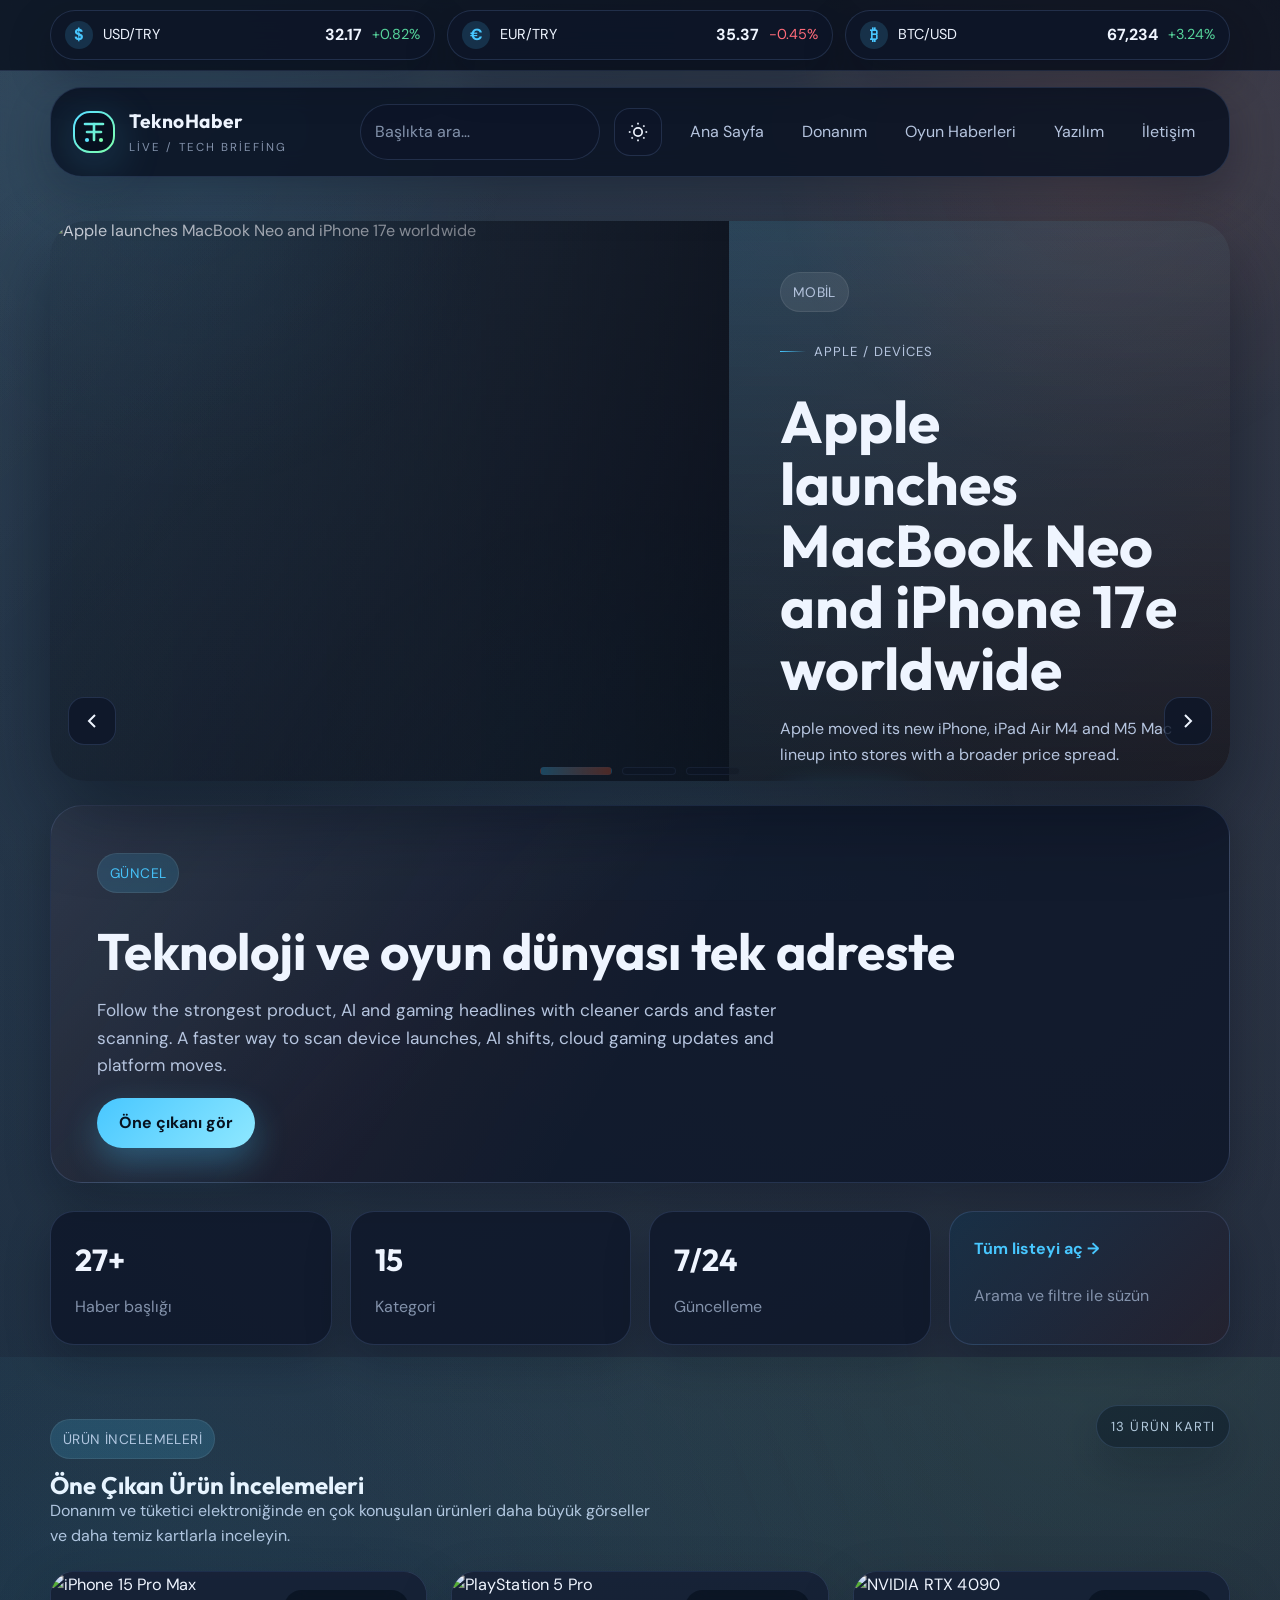
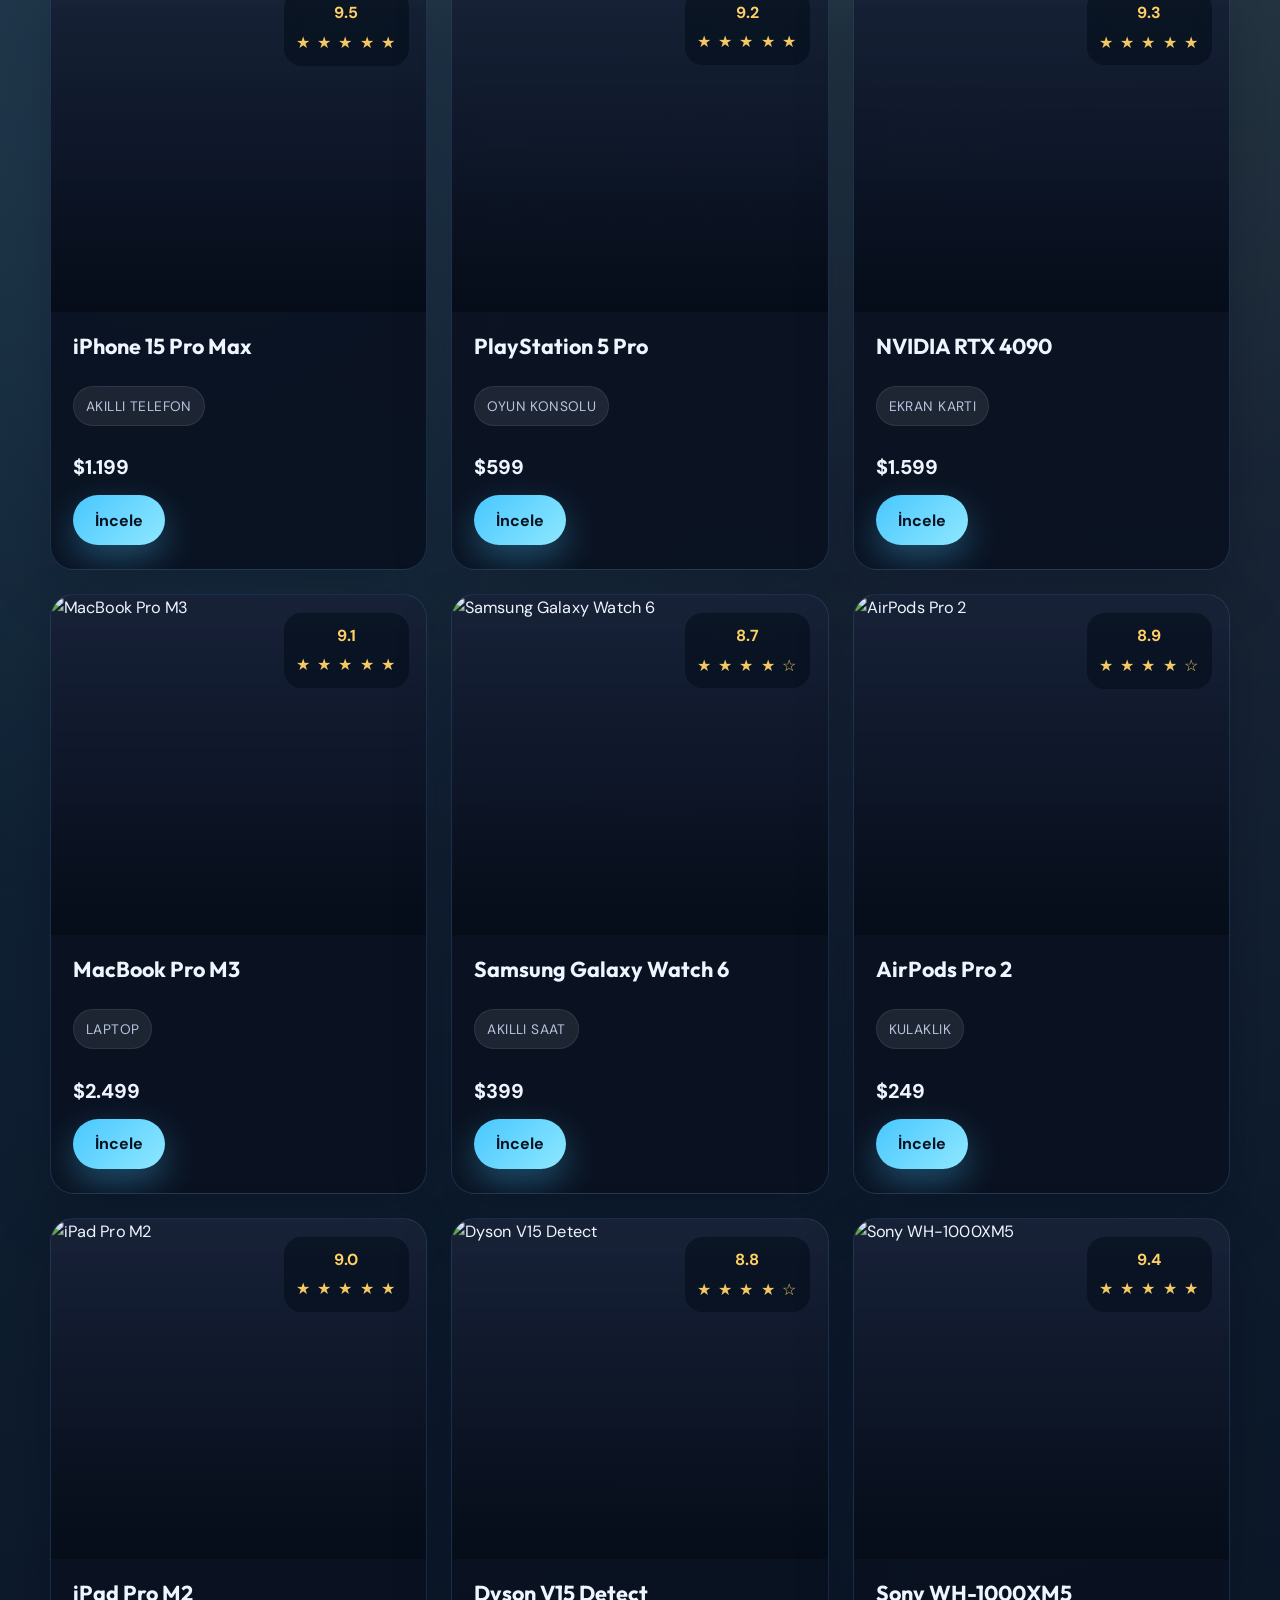
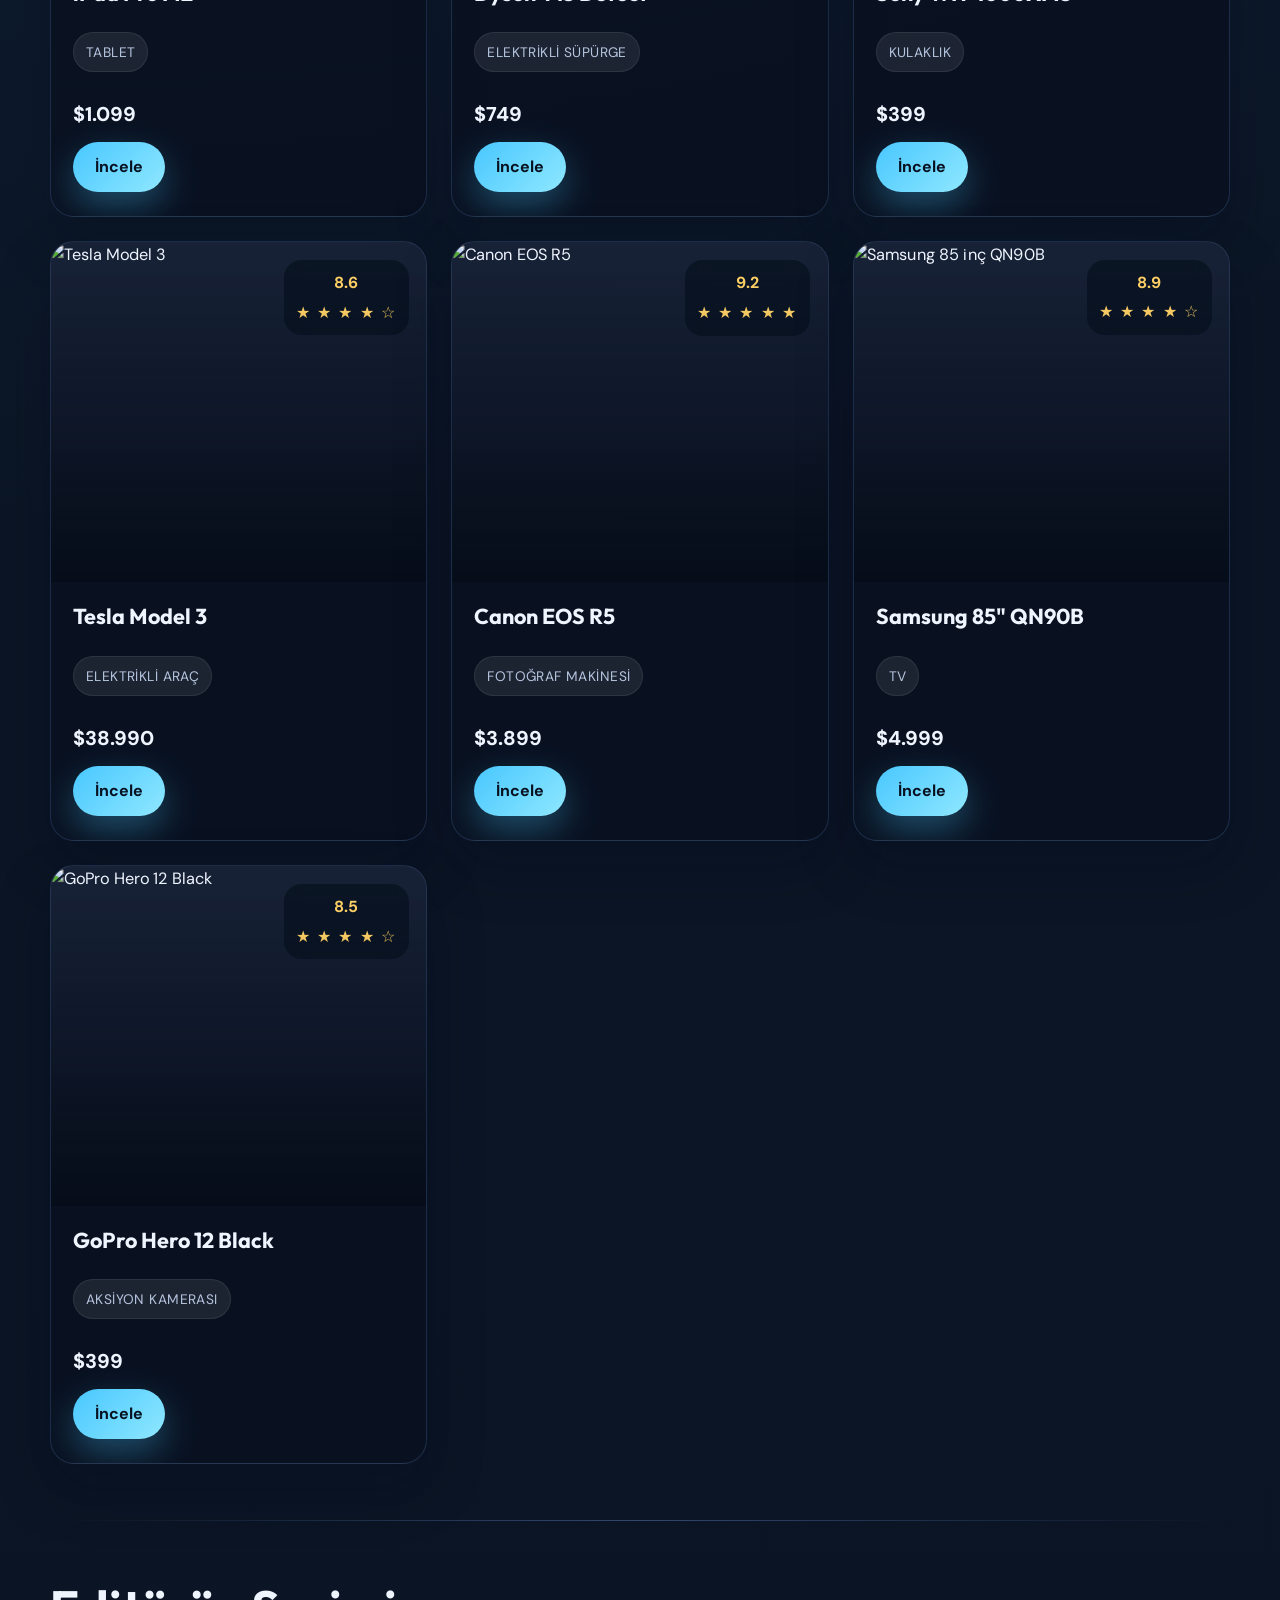
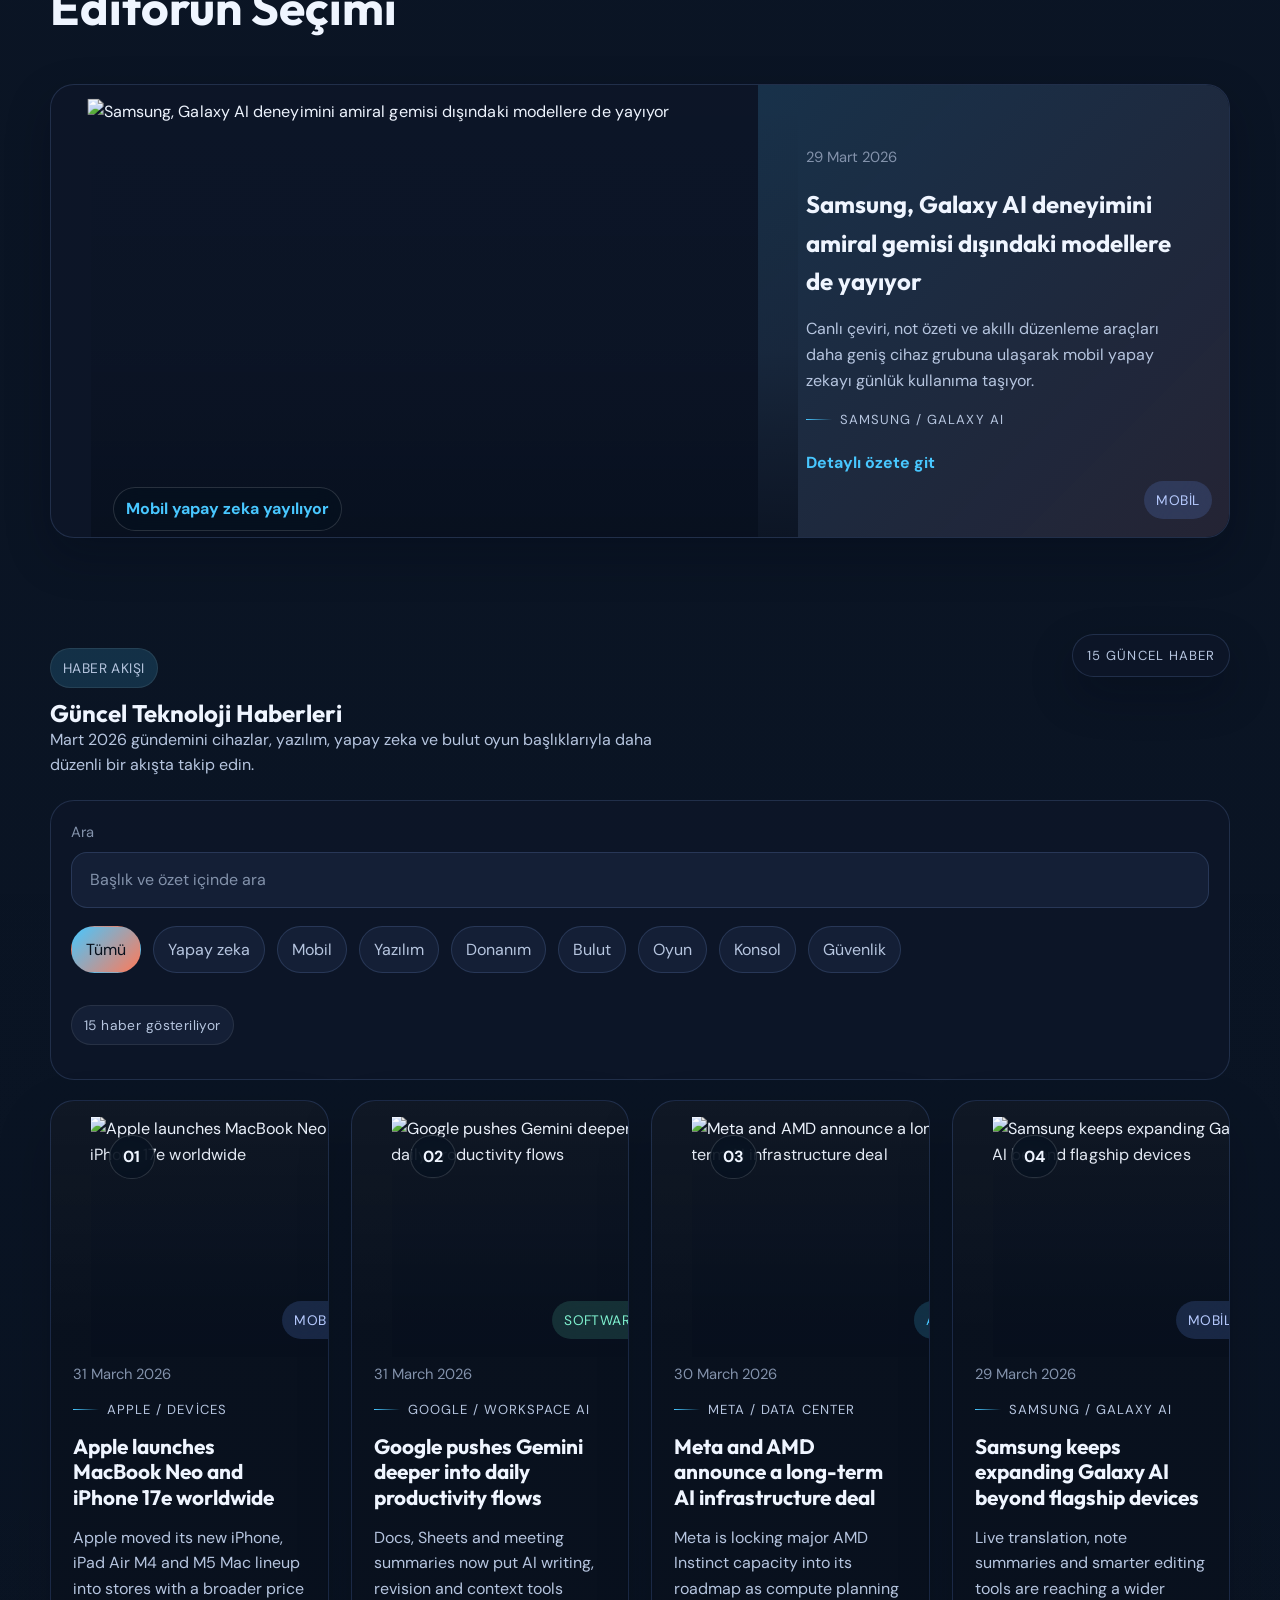
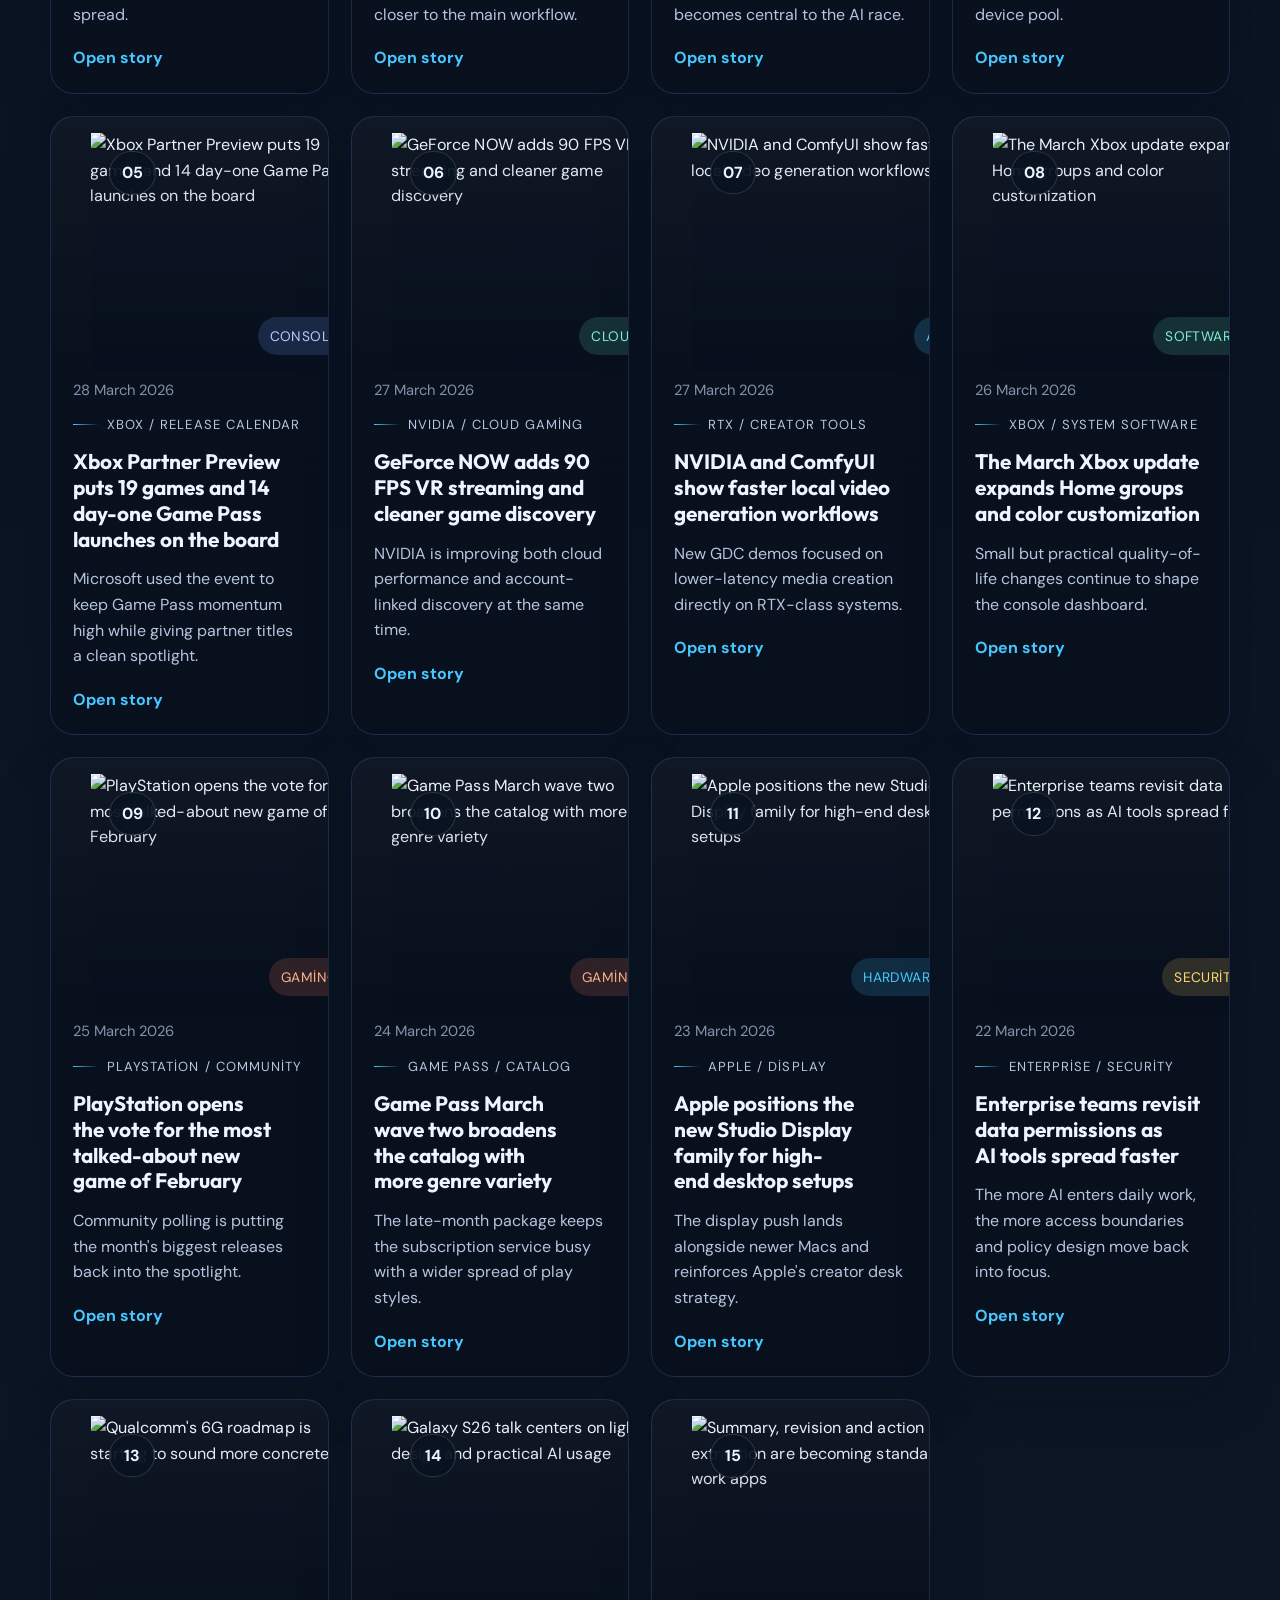
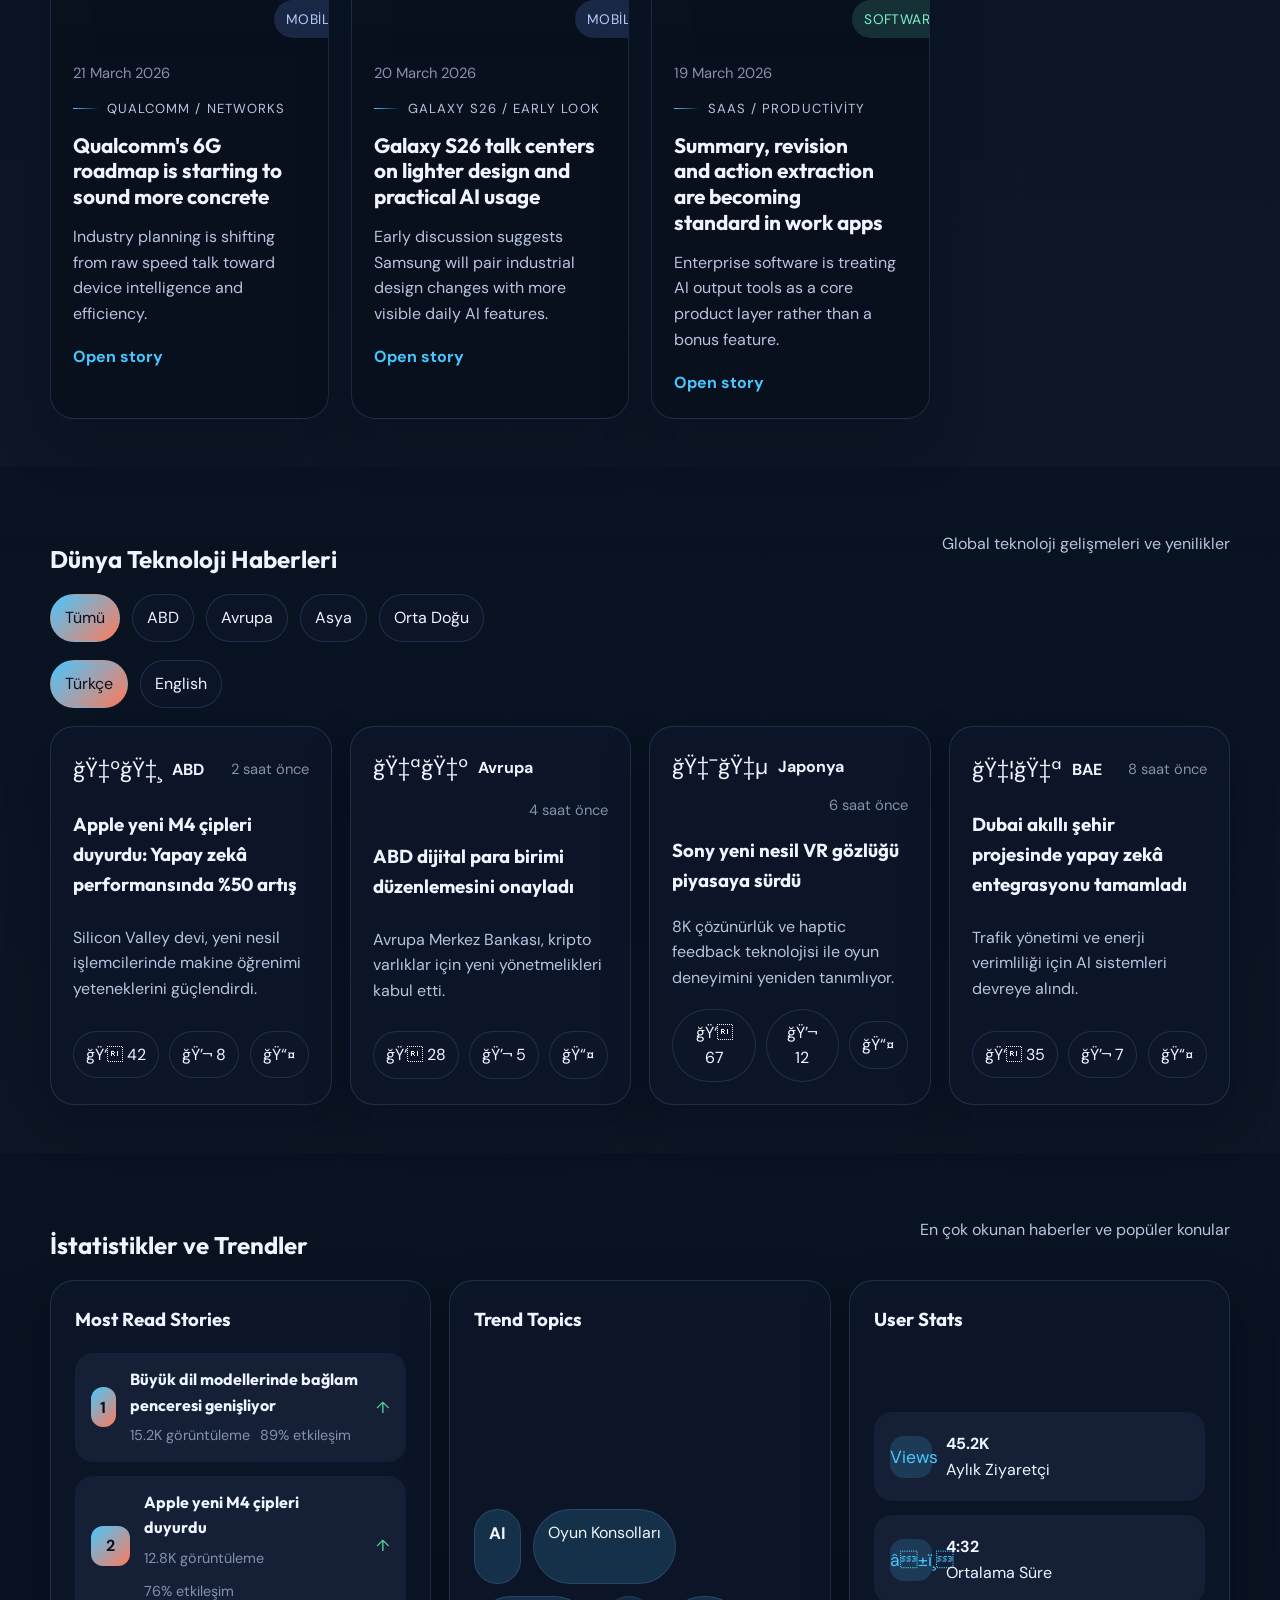
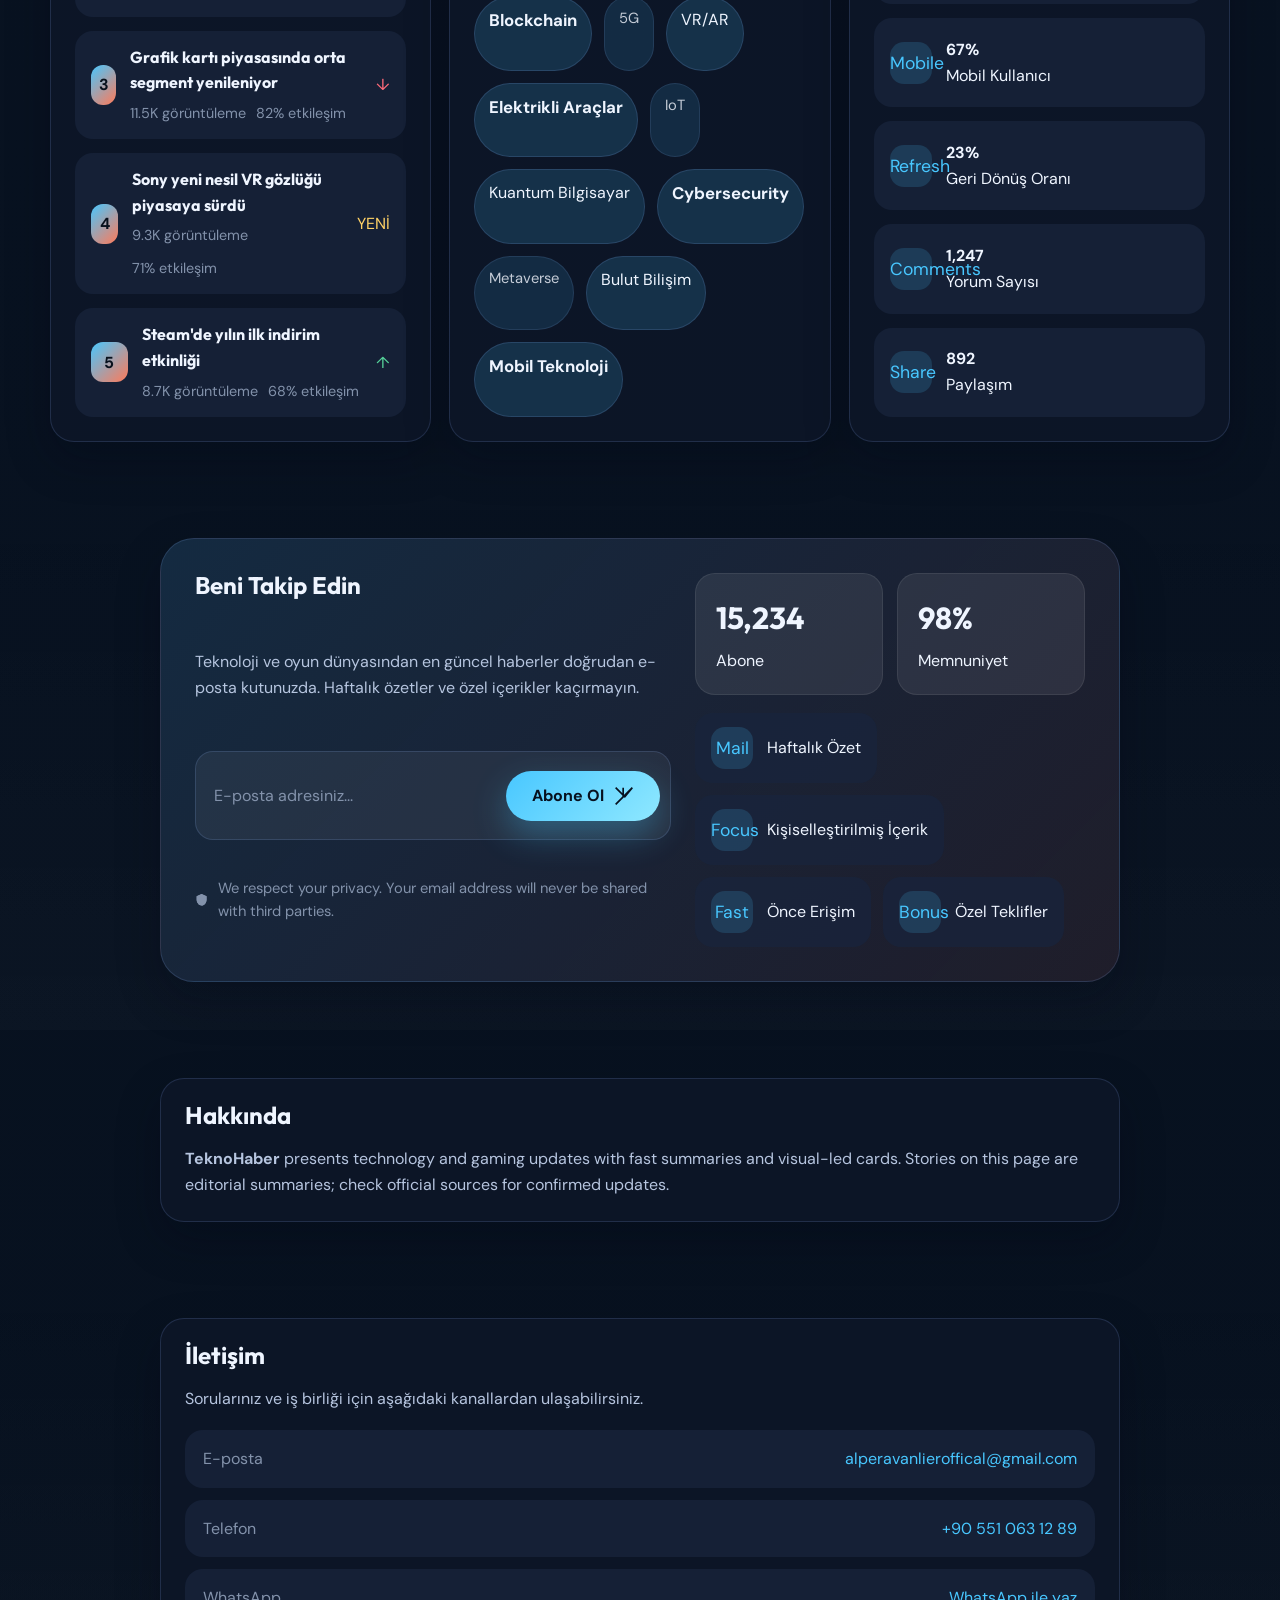
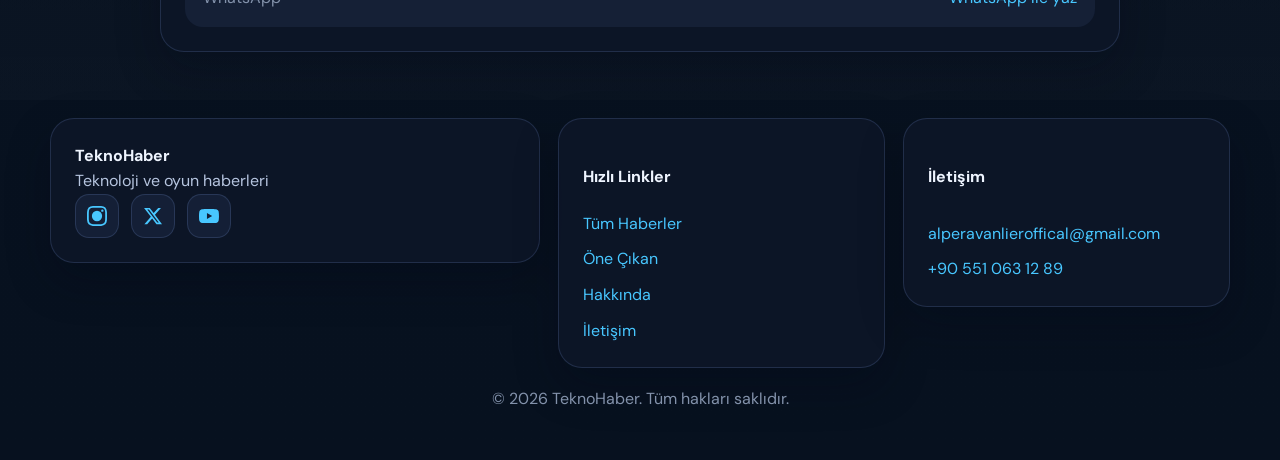
==== commit 02da4b40: "Refine product and news layout for Pages" ====
--- a/index.html
+++ b/index.html
@@ -1,9 +1,9 @@
-﻿<!DOCTYPE html>
-
-<html lang="tr">
-
-<head>
-
+﻿<!DOCTYPE html>
+
+<html lang="tr">
+
+<head>
+
   <meta charset="UTF-8" />
 
   <meta name="viewport" content="width=device-width, initial-scale=1" />
@@ -22,284 +22,284 @@
   <meta property="twitter:description" content="Teknoloji, oyun, yapay zeka ve platform gündemini tek sayfada takip edin." />
 
   <title>TeknoHaber | Teknoloji ve Oyun Haberleri</title>
-
-  <link rel="preconnect" href="https://fonts.googleapis.com" />
-
-  <link rel="preconnect" href="https://fonts.gstatic.com" crossorigin />
-
-  <link href="https://fonts.googleapis.com/css2?family=DM+Sans:ital,opsz,wght@0,9..40,400;0,9..40,600;0,9..40,700;1,9..40,400&family=Outfit:wght@500;600;700&display=swap" rel="stylesheet" />
-
-  <link rel="stylesheet" href="styles.css" />
-
-</head>
-
-<body>
-
-  <div class="bg-layer" aria-hidden="true"></div>
-
-  <a class="skip-link" href="#haberler">Haberlere atla</a>
-
-
-
-  <!-- Economy Bar -->
-
-  <div class="economy-bar">
-
-    <div class="wrap economy-bar__content">
-
-      <div class="economy-item">
-
-        <span class="economy-icon">$</span>
-
-        <span class="economy-label">USD/TRY</span>
-
-        <span class="economy-value" id="dolar-rate">32.45</span>
-
-        <span class="economy-change economy-change--up">+0.82%</span>
-
-      </div>
-
-      <div class="economy-item">
-
-        <span class="economy-icon">€</span>
-
-        <span class="economy-label">EUR/TRY</span>
-
-        <span class="economy-value" id="euro-rate">35.12</span>
-
-        <span class="economy-change economy-change--down">-0.45%</span>
-
-      </div>
-
-      <div class="economy-item">
-
-        <span class="economy-icon">₿</span>
-
-        <span class="economy-label">BTC/USD</span>
-
-        <span class="economy-value" id="btc-rate">67,234</span>
-
-        <span class="economy-change economy-change--up">+3.24%</span>
-
-      </div>
-
-    </div>
-
-  </div>
-
-
-
-  <header class="site-header">
-
-    <div class="wrap header-inner">
-
-      <a class="logo" href="#haberler" aria-label="TeknoHaber home">
-        <span class="logo-mark" aria-hidden="true">
-          <svg class="logo-icon" width="46" height="46" viewBox="0 0 46 46" fill="none" xmlns="http://www.w3.org/2000/svg">
-            <defs>
-              <linearGradient id="logoGradient" x1="6" y1="6" x2="40" y2="40" gradientUnits="userSpaceOnUse">
-                <stop stop-color="#5DE2FF"/>
-                <stop offset="1" stop-color="#7CFFB2"/>
-              </linearGradient>
-            </defs>
-            <rect x="3" y="3" width="40" height="40" rx="16" fill="rgba(8,16,30,0.92)" stroke="url(#logoGradient)" stroke-width="2"/>
-            <path d="M14 15H32" stroke="url(#logoGradient)" stroke-width="2.6" stroke-linecap="round"/>
-            <path d="M23 15V31" stroke="url(#logoGradient)" stroke-width="2.6" stroke-linecap="round"/>
-            <path d="M16 23H30" stroke="url(#logoGradient)" stroke-width="2.6" stroke-linecap="round" opacity="0.95"/>
-            <circle cx="16" cy="31" r="2.1" fill="#5DE2FF"/>
-            <circle cx="30" cy="31" r="2.1" fill="#7CFFB2"/>
-          </svg>
-        </span>
-        <span class="logo-copy">
-          <span class="logo-text">TeknoHaber</span>
-          <span class="logo-sub">Live / Tech Briefing</span>
-        </span>
-      </a>
-
-      <button class="mobile-menu-toggle" id="mobile-menu-toggle" aria-label="Menüyü aç/kapat">
-
-        <span></span>
-
-        <span></span>
-
-        <span></span>
-
-      </button>
-
-      <div class="header-tools">
-
-        <label class="header-search" for="nav-search">
-
-          <span class="visually-hidden">Haberlerde ara</span>
-
-          <input type="search" id="nav-search" class="search-input search-input--nav" placeholder="Başlıkta ara…" autocomplete="off" />
-
-        </label>
-
-        <button class="theme-toggle" id="theme-toggle" aria-label="Temayı değiştir">
-          <svg width="20" height="20" viewBox="0 0 24 24" fill="none" stroke="currentColor" stroke-width="2">
-            <circle cx="12" cy="12" r="5"/>
-            <line x1="12" y1="1" x2="12" y2="3"/>
-            <line x1="12" y1="21" x2="12" y2="23"/>
-            <line x1="4.22" y1="4.22" x2="5.64" y2="5.64"/>
-            <line x1="18.36" y1="18.36" x2="19.78" y2="19.78"/>
-            <line x1="1" y1="12" x2="3" y2="12"/>
-            <line x1="21" y1="12" x2="23" y2="12"/>
-            <line x1="4.22" y1="19.78" x2="5.64" y2="18.36"/>
-            <line x1="18.36" y1="5.64" x2="19.78" y2="4.22"/>
-          </svg>
-        </button>
-
-        <nav class="nav" id="main-nav" aria-label="Ana menü">
-
-          <a href="#haberler" class="nav-link">Ana Sayfa</a>
-
-          <a href="#haberler" data-filter="hardware" class="nav-link">Donanım</a>
-
-          <a href="#haberler" data-filter="game" class="nav-link">Oyun Haberleri</a>
-
-          <a href="#haberler" data-filter="software" class="nav-link">Yazılım</a>
-
-          <a href="#iletisim" class="nav-link">İletişim</a>
-
-        </nav>
-
-      </div>
-
-    </div>
-
-  </header>
-
-
-
-  <main>
-
-    <!-- Hero Slider Section -->
-
-    <section class="hero-slider">
-      <div class="hero-slider__container">
-        <div class="hero-slide hero-slide--active">
-          <div class="hero-slide__image">
-            <img src="https://images.unsplash.com/photo-1517336714739-489689fd1ca8?w=1400&h=900&fit=crop&auto=format" alt="Apple launches MacBook Neo and iPhone 17e worldwide" />
-          </div>
-          <div class="hero-slide__content">
-            <span class="hero-slide__tag">Mobil</span>
-            <p class="hero-slide__eyebrow">Apple / Devices</p>
-            <h2 class="hero-slide__title">Apple launches MacBook Neo and iPhone 17e worldwide</h2>
-            <p class="hero-slide__desc">Apple moved its new iPhone, iPad Air M4 and M5 Mac lineup into stores with a broader price spread.</p>
-            <a href="#haber-1" class="hero-slide__cta">Open story</a>
-          </div>
-        </div>
-        <div class="hero-slide">
-          <div class="hero-slide__image">
-            <img src="https://images.unsplash.com/photo-1496171367470-9ed9a91ea931?w=1400&h=900&fit=crop&auto=format" alt="Google pushes Gemini deeper into daily productivity flows" />
-          </div>
-          <div class="hero-slide__content">
-            <span class="hero-slide__tag">Software</span>
-            <p class="hero-slide__eyebrow">Google / Workspace AI</p>
-            <h2 class="hero-slide__title">Google pushes Gemini deeper into daily productivity flows</h2>
-            <p class="hero-slide__desc">Docs, Sheets and meeting summaries now put AI writing, revision and context tools closer to the main workflow.</p>
-            <a href="#haber-2" class="hero-slide__cta">Open story</a>
-          </div>
-        </div>
-        <div class="hero-slide">
-          <div class="hero-slide__image">
-            <img src="https://images.unsplash.com/photo-1518770660439-4636190af475?w=1400&h=900&fit=crop&auto=format" alt="Meta and AMD announce a long-term AI infrastructure deal" />
-          </div>
-          <div class="hero-slide__content">
-            <span class="hero-slide__tag">AI</span>
-            <p class="hero-slide__eyebrow">Meta / Data Center</p>
-            <h2 class="hero-slide__title">Meta and AMD announce a long-term AI infrastructure deal</h2>
-            <p class="hero-slide__desc">Meta is locking major AMD Instinct capacity into its roadmap as compute planning becomes central to the AI race.</p>
-            <a href="#haber-3" class="hero-slide__cta">Open story</a>
-          </div>
-        </div>
-      </div>
-      <div class="hero-slider__controls">
-        <button class="hero-slider__nav hero-slider__nav--prev" id="hero-prev" aria-label="Previous story">
-          <svg width="24" height="24" viewBox="0 0 24 24" fill="none" stroke="currentColor" stroke-width="2"><path d="M15 18l-6-6 6-6"/></svg>
-        </button>
-        <button class="hero-slider__nav hero-slider__nav--next" id="hero-next" aria-label="Next story">
-          <svg width="24" height="24" viewBox="0 0 24 24" fill="none" stroke="currentColor" stroke-width="2"><path d="M9 18l6-6-6-6"/></svg>
-        </button>
-      </div>
-      <div class="hero-slider__indicators">
-        <button class="hero-slider__indicator hero-slider__indicator--active" data-slide="0" aria-label="Go to story 1"></button>
-        <button class="hero-slider__indicator" data-slide="1" aria-label="Go to story 2"></button>
-        <button class="hero-slider__indicator" data-slide="2" aria-label="Go to story 3"></button>
-      </div>
-    </section>
-
-
-
-    <section class="hero">
-
-      <div class="wrap hero-inner">
-
-        <p class="eyebrow">Güncel</p>
-
-        <h1>Teknoloji ve oyun dünyası tek adreste</h1>
-
-        <p class="lead">
-
+
+  <link rel="preconnect" href="https://fonts.googleapis.com" />
+
+  <link rel="preconnect" href="https://fonts.gstatic.com" crossorigin />
+
+  <link href="https://fonts.googleapis.com/css2?family=DM+Sans:ital,opsz,wght@0,9..40,400;0,9..40,600;0,9..40,700;1,9..40,400&family=Outfit:wght@500;600;700&display=swap" rel="stylesheet" />
+
+  <link rel="stylesheet" href="styles.css" />
+
+</head>
+
+<body>
+
+  <div class="bg-layer" aria-hidden="true"></div>
+
+  <a class="skip-link" href="#haberler">Haberlere atla</a>
+
+
+
+  <!-- Economy Bar -->
+
+  <div class="economy-bar">
+
+    <div class="wrap economy-bar__content">
+
+      <div class="economy-item">
+
+        <span class="economy-icon">$</span>
+
+        <span class="economy-label">USD/TRY</span>
+
+        <span class="economy-value" id="dolar-rate">32.45</span>
+
+        <span class="economy-change economy-change--up">+0.82%</span>
+
+      </div>
+
+      <div class="economy-item">
+
+        <span class="economy-icon">€</span>
+
+        <span class="economy-label">EUR/TRY</span>
+
+        <span class="economy-value" id="euro-rate">35.12</span>
+
+        <span class="economy-change economy-change--down">-0.45%</span>
+
+      </div>
+
+      <div class="economy-item">
+
+        <span class="economy-icon">₿</span>
+
+        <span class="economy-label">BTC/USD</span>
+
+        <span class="economy-value" id="btc-rate">67,234</span>
+
+        <span class="economy-change economy-change--up">+3.24%</span>
+
+      </div>
+
+    </div>
+
+  </div>
+
+
+
+  <header class="site-header">
+
+    <div class="wrap header-inner">
+
+      <a class="logo" href="#haberler" aria-label="TeknoHaber home">
+        <span class="logo-mark" aria-hidden="true">
+          <svg class="logo-icon" width="46" height="46" viewBox="0 0 46 46" fill="none" xmlns="http://www.w3.org/2000/svg">
+            <defs>
+              <linearGradient id="logoGradient" x1="6" y1="6" x2="40" y2="40" gradientUnits="userSpaceOnUse">
+                <stop stop-color="#5DE2FF"/>
+                <stop offset="1" stop-color="#7CFFB2"/>
+              </linearGradient>
+            </defs>
+            <rect x="3" y="3" width="40" height="40" rx="16" fill="rgba(8,16,30,0.92)" stroke="url(#logoGradient)" stroke-width="2"/>
+            <path d="M14 15H32" stroke="url(#logoGradient)" stroke-width="2.6" stroke-linecap="round"/>
+            <path d="M23 15V31" stroke="url(#logoGradient)" stroke-width="2.6" stroke-linecap="round"/>
+            <path d="M16 23H30" stroke="url(#logoGradient)" stroke-width="2.6" stroke-linecap="round" opacity="0.95"/>
+            <circle cx="16" cy="31" r="2.1" fill="#5DE2FF"/>
+            <circle cx="30" cy="31" r="2.1" fill="#7CFFB2"/>
+          </svg>
+        </span>
+        <span class="logo-copy">
+          <span class="logo-text">TeknoHaber</span>
+          <span class="logo-sub">Live / Tech Briefing</span>
+        </span>
+      </a>
+
+      <button class="mobile-menu-toggle" id="mobile-menu-toggle" aria-label="Menüyü aç/kapat">
+
+        <span></span>
+
+        <span></span>
+
+        <span></span>
+
+      </button>
+
+      <div class="header-tools">
+
+        <label class="header-search" for="nav-search">
+
+          <span class="visually-hidden">Haberlerde ara</span>
+
+          <input type="search" id="nav-search" class="search-input search-input--nav" placeholder="Başlıkta ara…" autocomplete="off" />
+
+        </label>
+
+        <button class="theme-toggle" id="theme-toggle" aria-label="Temayı değiştir">
+          <svg width="20" height="20" viewBox="0 0 24 24" fill="none" stroke="currentColor" stroke-width="2">
+            <circle cx="12" cy="12" r="5"/>
+            <line x1="12" y1="1" x2="12" y2="3"/>
+            <line x1="12" y1="21" x2="12" y2="23"/>
+            <line x1="4.22" y1="4.22" x2="5.64" y2="5.64"/>
+            <line x1="18.36" y1="18.36" x2="19.78" y2="19.78"/>
+            <line x1="1" y1="12" x2="3" y2="12"/>
+            <line x1="21" y1="12" x2="23" y2="12"/>
+            <line x1="4.22" y1="19.78" x2="5.64" y2="18.36"/>
+            <line x1="18.36" y1="5.64" x2="19.78" y2="4.22"/>
+          </svg>
+        </button>
+
+        <nav class="nav" id="main-nav" aria-label="Ana menü">
+
+          <a href="#haberler" class="nav-link">Ana Sayfa</a>
+
+          <a href="#haberler" data-filter="hardware" class="nav-link">Donanım</a>
+
+          <a href="#haberler" data-filter="game" class="nav-link">Oyun Haberleri</a>
+
+          <a href="#haberler" data-filter="software" class="nav-link">Yazılım</a>
+
+          <a href="#iletisim" class="nav-link">İletişim</a>
+
+        </nav>
+
+      </div>
+
+    </div>
+
+  </header>
+
+
+
+  <main>
+
+    <!-- Hero Slider Section -->
+
+    <section class="hero-slider">
+      <div class="hero-slider__container">
+        <div class="hero-slide hero-slide--active">
+          <div class="hero-slide__image">
+            <img src="https://images.unsplash.com/photo-1517336714739-489689fd1ca8?w=1400&h=900&fit=crop&auto=format" alt="Apple launches MacBook Neo and iPhone 17e worldwide" />
+          </div>
+          <div class="hero-slide__content">
+            <span class="hero-slide__tag">Mobil</span>
+            <p class="hero-slide__eyebrow">Apple / Devices</p>
+            <h2 class="hero-slide__title">Apple launches MacBook Neo and iPhone 17e worldwide</h2>
+            <p class="hero-slide__desc">Apple moved its new iPhone, iPad Air M4 and M5 Mac lineup into stores with a broader price spread.</p>
+            <a href="#haber-1" class="hero-slide__cta">Open story</a>
+          </div>
+        </div>
+        <div class="hero-slide">
+          <div class="hero-slide__image">
+            <img src="https://images.unsplash.com/photo-1496171367470-9ed9a91ea931?w=1400&h=900&fit=crop&auto=format" alt="Google pushes Gemini deeper into daily productivity flows" />
+          </div>
+          <div class="hero-slide__content">
+            <span class="hero-slide__tag">Software</span>
+            <p class="hero-slide__eyebrow">Google / Workspace AI</p>
+            <h2 class="hero-slide__title">Google pushes Gemini deeper into daily productivity flows</h2>
+            <p class="hero-slide__desc">Docs, Sheets and meeting summaries now put AI writing, revision and context tools closer to the main workflow.</p>
+            <a href="#haber-2" class="hero-slide__cta">Open story</a>
+          </div>
+        </div>
+        <div class="hero-slide">
+          <div class="hero-slide__image">
+            <img src="https://images.unsplash.com/photo-1518770660439-4636190af475?w=1400&h=900&fit=crop&auto=format" alt="Meta and AMD announce a long-term AI infrastructure deal" />
+          </div>
+          <div class="hero-slide__content">
+            <span class="hero-slide__tag">AI</span>
+            <p class="hero-slide__eyebrow">Meta / Data Center</p>
+            <h2 class="hero-slide__title">Meta and AMD announce a long-term AI infrastructure deal</h2>
+            <p class="hero-slide__desc">Meta is locking major AMD Instinct capacity into its roadmap as compute planning becomes central to the AI race.</p>
+            <a href="#haber-3" class="hero-slide__cta">Open story</a>
+          </div>
+        </div>
+      </div>
+      <div class="hero-slider__controls">
+        <button class="hero-slider__nav hero-slider__nav--prev" id="hero-prev" aria-label="Previous story">
+          <svg width="24" height="24" viewBox="0 0 24 24" fill="none" stroke="currentColor" stroke-width="2"><path d="M15 18l-6-6 6-6"/></svg>
+        </button>
+        <button class="hero-slider__nav hero-slider__nav--next" id="hero-next" aria-label="Next story">
+          <svg width="24" height="24" viewBox="0 0 24 24" fill="none" stroke="currentColor" stroke-width="2"><path d="M9 18l6-6-6-6"/></svg>
+        </button>
+      </div>
+      <div class="hero-slider__indicators">
+        <button class="hero-slider__indicator hero-slider__indicator--active" data-slide="0" aria-label="Go to story 1"></button>
+        <button class="hero-slider__indicator" data-slide="1" aria-label="Go to story 2"></button>
+        <button class="hero-slider__indicator" data-slide="2" aria-label="Go to story 3"></button>
+      </div>
+    </section>
+
+
+
+    <section class="hero">
+
+      <div class="wrap hero-inner">
+
+        <p class="eyebrow">Güncel</p>
+
+        <h1>Teknoloji ve oyun dünyası tek adreste</h1>
+
+        <p class="lead">
+
           Follow the strongest product, AI and gaming headlines with cleaner cards and faster scanning.
 
           A faster way to scan device launches, AI shifts, cloud gaming updates and platform moves.
-
-        </p>
-
-        <a class="btn" href="#one-cikan">Öne çıkanı gör</a>
-
-      </div>
-
-    </section>
-
-
-
-    <section class="stats-strip" aria-label="Site özeti">
-
-      <div class="wrap stats-grid">
-
-        <div class="stat-card">
-
-          <span class="stat-card__value" data-count="27">27+</span>
-
-          <span class="stat-card__label">Haber başlığı</span>
-
-        </div>
-
-        <div class="stat-card">
-
-          <span class="stat-card__value">15</span>
-
-          <span class="stat-card__label">Kategori</span>
-
-        </div>
-
-        <div class="stat-card">
-
-          <span class="stat-card__value">7/24</span>
-
-          <span class="stat-card__label">Güncelleme</span>
-
-        </div>
-
-        <div class="stat-card stat-card--cta">
-
-          <a class="stat-card__link" href="#haberler">Tüm listeyi aç →</a>
-
-          <span class="stat-card__hint">Arama ve filtre ile süzün</span>
-
-        </div>
-
-      </div>
-
-    </section>
-
-
-
-    <!-- Products Reviews Section -->
-
+
+        </p>
+
+        <a class="btn" href="#one-cikan">Öne çıkanı gör</a>
+
+      </div>
+
+    </section>
+
+
+
+    <section class="stats-strip" aria-label="Site özeti">
+
+      <div class="wrap stats-grid">
+
+        <div class="stat-card">
+
+          <span class="stat-card__value" data-count="27">27+</span>
+
+          <span class="stat-card__label">Haber başlığı</span>
+
+        </div>
+
+        <div class="stat-card">
+
+          <span class="stat-card__value">15</span>
+
+          <span class="stat-card__label">Kategori</span>
+
+        </div>
+
+        <div class="stat-card">
+
+          <span class="stat-card__value">7/24</span>
+
+          <span class="stat-card__label">Güncelleme</span>
+
+        </div>
+
+        <div class="stat-card stat-card--cta">
+
+          <a class="stat-card__link" href="#haberler">Tüm listeyi aç →</a>
+
+          <span class="stat-card__hint">Arama ve filtre ile süzün</span>
+
+        </div>
+
+      </div>
+
+    </section>
+
+
+
+    <!-- Products Reviews Section -->
+
     <section id="urunler" class="section section-products">
 
       <div class="wrap">
@@ -313,564 +313,564 @@
           <div class="section-badge">13 ürün kartı</div>
 
         </div>
-
-
-        <div class="products-grid">
-
-          <article class="product-card">
-
-            <div class="product-card__image">
-
-              <img src="https://picsum.photos/seed/teknohaber-img-4/1200/800" alt="iPhone 15 Pro Max" />
-
-              <div class="product-card__rating">
-
-                <span class="rating-score">9.5</span>
-
-                <div class="rating-stars">
-
-                  <span class="star">★</span>
-
-                  <span class="star">★</span>
-
-                  <span class="star">★</span>
-
-                  <span class="star">★</span>
-
-                  <span class="star">★</span>
-
-                </div>
-
-              </div>
-
-            </div>
-
-            <div class="product-card__content">
-
-              <h3>iPhone 15 Pro Max</h3>
-
-              <p class="product-category">Akıllı Telefon</p>
-
-              <div class="product-price">$1.199</div>
-
-              <a href="#" class="product-card__cta">İncele</a>
-
-            </div>
-
-          </article>
-
-          <article class="product-card">
-
-            <div class="product-card__image">
-
-              <img src="https://picsum.photos/seed/teknohaber-img-5/1200/800" alt="PlayStation 5 Pro" />
-
-              <div class="product-card__rating">
-
-                <span class="rating-score">9.2</span>
-
-                <div class="rating-stars">
-
-                  <span class="star">★</span>
-
-                  <span class="star">★</span>
-
-                  <span class="star">★</span>
-
-                  <span class="star">★</span>
-
-                  <span class="star">★</span>
-
-                </div>
-
-              </div>
-
-            </div>
-
-            <div class="product-card__content">
-
-              <h3>PlayStation 5 Pro</h3>
-
-              <p class="product-category">Oyun Konsolu</p>
-
-              <div class="product-price">$599</div>
-
-              <a href="#" class="product-card__cta">İncele</a>
-
-            </div>
-
-          </article>
-
-          <article class="product-card">
-
-            <div class="product-card__image">
-
-              <img src="https://picsum.photos/seed/teknohaber-img-6/1200/800" alt="NVIDIA RTX 4090" />
-
-              <div class="product-card__rating">
-
-                <span class="rating-score">9.3</span>
-
-                <div class="rating-stars">
-
-                  <span class="star">★</span>
-
-                  <span class="star">★</span>
-
-                  <span class="star">★</span>
-
-                  <span class="star">★</span>
-
-                  <span class="star">★</span>
-
-                </div>
-
-              </div>
-
-            </div>
-
-            <div class="product-card__content">
-
-              <h3>NVIDIA RTX 4090</h3>
-
-              <p class="product-category">Ekran Kartı</p>
-
-              <div class="product-price">$1.599</div>
-
-              <a href="#" class="product-card__cta">İncele</a>
-
-            </div>
-
-          </article>
-
-          <article class="product-card">
-
-            <div class="product-card__image">
-
-              <img src="https://picsum.photos/seed/teknohaber-img-7/1200/800" alt="MacBook Pro M3" />
-
-              <div class="product-card__rating">
-
-                <span class="rating-score">9.1</span>
-
-                <div class="rating-stars">
-
-                  <span class="star">★</span>
-
-                  <span class="star">★</span>
-
-                  <span class="star">★</span>
-
-                  <span class="star">★</span>
-
-                  <span class="star">★</span>
-
-                </div>
-
-              </div>
-
-            </div>
-
-            <div class="product-card__content">
-
-              <h3>MacBook Pro M3</h3>
-
-              <p class="product-category">Laptop</p>
-
-              <div class="product-price">$2.499</div>
-
-              <a href="#" class="product-card__cta">İncele</a>
-
-            </div>
-
-          </article>
-
-          <article class="product-card">
-
-            <div class="product-card__image">
-
-              <img src="https://picsum.photos/seed/teknohaber-img-8/1200/800" alt="Samsung Galaxy Watch 6" />
-
-              <div class="product-card__rating">
-
-                <span class="rating-score">8.7</span>
-
-                <div class="rating-stars">
-
-                  <span class="star">★</span>
-
-                  <span class="star">★</span>
-
-                  <span class="star">★</span>
-
-                  <span class="star">★</span>
-
-                  <span class="star">☆</span>
-
-                </div>
-
-              </div>
-
-            </div>
-
-            <div class="product-card__content">
-
-              <h3>Samsung Galaxy Watch 6</h3>
-
-              <p class="product-category">Akıllı Saat</p>
-
-              <div class="product-price">$399</div>
-
-              <a href="#" class="product-card__cta">İncele</a>
-
-            </div>
-
-          </article>
-
-          <article class="product-card">
-
-            <div class="product-card__image">
-
-              <img src="https://picsum.photos/seed/teknohaber-img-9/1200/800" alt="AirPods Pro 2" />
-
-              <div class="product-card__rating">
-
-                <span class="rating-score">8.9</span>
-
-                <div class="rating-stars">
-
-                  <span class="star">★</span>
-
-                  <span class="star">★</span>
-
-                  <span class="star">★</span>
-
-                  <span class="star">★</span>
-
-                  <span class="star">☆</span>
-
-                </div>
-
-              </div>
-
-            </div>
-
-            <div class="product-card__content">
-
-              <h3>AirPods Pro 2</h3>
-
-              <p class="product-category">Kulaklık</p>
-
-              <div class="product-price">$249</div>
-
-              <a href="#" class="product-card__cta">İncele</a>
-
-            </div>
-
-          </article>
-
-          <article class="product-card">
-
-            <div class="product-card__image">
-
-              <img src="https://picsum.photos/seed/teknohaber-img-10/1200/800" alt="iPad Pro M2" />
-
-              <div class="product-card__rating">
-
-                <span class="rating-score">9.0</span>
-
-                <div class="rating-stars">
-
-                  <span class="star">★</span>
-
-                  <span class="star">★</span>
-
-                  <span class="star">★</span>
-
-                  <span class="star">★</span>
-
-                  <span class="star">★</span>
-
-                </div>
-
-              </div>
-
-            </div>
-
-            <div class="product-card__content">
-
-              <h3>iPad Pro M2</h3>
-
-              <p class="product-category">Tablet</p>
-
-              <div class="product-price">$1.099</div>
-
-              <a href="#" class="product-card__cta">İncele</a>
-
-            </div>
-
-          </article>
-
-          <article class="product-card">
-
-            <div class="product-card__image">
-
-              <img src="https://picsum.photos/seed/teknohaber-img-11/1200/800" alt="Dyson V15 Detect" />
-
-              <div class="product-card__rating">
-
-                <span class="rating-score">8.8</span>
-
-                <div class="rating-stars">
-
-                  <span class="star">★</span>
-
-                  <span class="star">★</span>
-
-                  <span class="star">★</span>
-
-                  <span class="star">★</span>
-
-                  <span class="star">☆</span>
-
-                </div>
-
-              </div>
-
-            </div>
-
-            <div class="product-card__content">
-
-              <h3>Dyson V15 Detect</h3>
-
-              <p class="product-category">Elektrikli Süpürge</p>
-
-              <div class="product-price">$749</div>
-
-              <a href="#" class="product-card__cta">İncele</a>
-
-            </div>
-
-          </article>
-
-          <article class="product-card">
-
-            <div class="product-card__image">
-
-              <img src="https://picsum.photos/seed/teknohaber-img-12/1200/800" alt="Sony WH-1000XM5" />
-
-              <div class="product-card__rating">
-
-                <span class="rating-score">9.4</span>
-
-                <div class="rating-stars">
-
-                  <span class="star">★</span>
-
-                  <span class="star">★</span>
-
-                  <span class="star">★</span>
-
-                  <span class="star">★</span>
-
-                  <span class="star">★</span>
-
-                </div>
-
-              </div>
-
-            </div>
-
-            <div class="product-card__content">
-
-              <h3>Sony WH-1000XM5</h3>
-
-              <p class="product-category">Kulaklık</p>
-
-              <div class="product-price">$399</div>
-
-              <a href="#" class="product-card__cta">İncele</a>
-
-            </div>
-
-          </article>
-
-          <article class="product-card">
-
-            <div class="product-card__image">
-
-              <img src="https://picsum.photos/seed/teknohaber-img-13/1200/800" alt="Tesla Model 3" />
-
-              <div class="product-card__rating">
-
-                <span class="rating-score">8.6</span>
-
-                <div class="rating-stars">
-
-                  <span class="star">★</span>
-
-                  <span class="star">★</span>
-
-                  <span class="star">★</span>
-
-                  <span class="star">★</span>
-
-                  <span class="star">☆</span>
-
-                </div>
-
-              </div>
-
-            </div>
-
-            <div class="product-card__content">
-
-              <h3>Tesla Model 3</h3>
-
-              <p class="product-category">Elektrikli Araç</p>
-
-              <div class="product-price">$38.990</div>
-
-              <a href="#" class="product-card__cta">İncele</a>
-
-            </div>
-
-          </article>
-
-          <article class="product-card">
-
-            <div class="product-card__image">
-
-              <img src="https://picsum.photos/seed/teknohaber-img-14/1200/800" alt="Canon EOS R5" />
-
-              <div class="product-card__rating">
-
-                <span class="rating-score">9.2</span>
-
-                <div class="rating-stars">
-
-                  <span class="star">★</span>
-
-                  <span class="star">★</span>
-
-                  <span class="star">★</span>
-
-                  <span class="star">★</span>
-
-                  <span class="star">★</span>
-
-                </div>
-
-              </div>
-
-            </div>
-
-            <div class="product-card__content">
-
-              <h3>Canon EOS R5</h3>
-
-              <p class="product-category">Fotoğraf Makinesi</p>
-
-              <div class="product-price">$3.899</div>
-
-              <a href="#" class="product-card__cta">İncele</a>
-
-            </div>
-
-          </article>
-
-          <article class="product-card">
-
-            <div class="product-card__image">
-
+
+
+        <div class="products-grid">
+
+          <article class="product-card">
+
+            <div class="product-card__image">
+
+              <img src="https://picsum.photos/seed/teknohaber-img-4/1200/800" alt="iPhone 15 Pro Max" />
+
+              <div class="product-card__rating">
+
+                <span class="rating-score">9.5</span>
+
+                <div class="rating-stars">
+
+                  <span class="star">★</span>
+
+                  <span class="star">★</span>
+
+                  <span class="star">★</span>
+
+                  <span class="star">★</span>
+
+                  <span class="star">★</span>
+
+                </div>
+
+              </div>
+
+            </div>
+
+            <div class="product-card__content">
+
+              <h3>iPhone 15 Pro Max</h3>
+
+              <p class="product-category">Akıllı Telefon</p>
+
+              <div class="product-price">$1.199</div>
+
+              <a href="#" class="product-card__cta">İncele</a>
+
+            </div>
+
+          </article>
+
+          <article class="product-card">
+
+            <div class="product-card__image">
+
+              <img src="https://picsum.photos/seed/teknohaber-img-5/1200/800" alt="PlayStation 5 Pro" />
+
+              <div class="product-card__rating">
+
+                <span class="rating-score">9.2</span>
+
+                <div class="rating-stars">
+
+                  <span class="star">★</span>
+
+                  <span class="star">★</span>
+
+                  <span class="star">★</span>
+
+                  <span class="star">★</span>
+
+                  <span class="star">★</span>
+
+                </div>
+
+              </div>
+
+            </div>
+
+            <div class="product-card__content">
+
+              <h3>PlayStation 5 Pro</h3>
+
+              <p class="product-category">Oyun Konsolu</p>
+
+              <div class="product-price">$599</div>
+
+              <a href="#" class="product-card__cta">İncele</a>
+
+            </div>
+
+          </article>
+
+          <article class="product-card">
+
+            <div class="product-card__image">
+
+              <img src="https://picsum.photos/seed/teknohaber-img-6/1200/800" alt="NVIDIA RTX 4090" />
+
+              <div class="product-card__rating">
+
+                <span class="rating-score">9.3</span>
+
+                <div class="rating-stars">
+
+                  <span class="star">★</span>
+
+                  <span class="star">★</span>
+
+                  <span class="star">★</span>
+
+                  <span class="star">★</span>
+
+                  <span class="star">★</span>
+
+                </div>
+
+              </div>
+
+            </div>
+
+            <div class="product-card__content">
+
+              <h3>NVIDIA RTX 4090</h3>
+
+              <p class="product-category">Ekran Kartı</p>
+
+              <div class="product-price">$1.599</div>
+
+              <a href="#" class="product-card__cta">İncele</a>
+
+            </div>
+
+          </article>
+
+          <article class="product-card">
+
+            <div class="product-card__image">
+
+              <img src="https://picsum.photos/seed/teknohaber-img-7/1200/800" alt="MacBook Pro M3" />
+
+              <div class="product-card__rating">
+
+                <span class="rating-score">9.1</span>
+
+                <div class="rating-stars">
+
+                  <span class="star">★</span>
+
+                  <span class="star">★</span>
+
+                  <span class="star">★</span>
+
+                  <span class="star">★</span>
+
+                  <span class="star">★</span>
+
+                </div>
+
+              </div>
+
+            </div>
+
+            <div class="product-card__content">
+
+              <h3>MacBook Pro M3</h3>
+
+              <p class="product-category">Laptop</p>
+
+              <div class="product-price">$2.499</div>
+
+              <a href="#" class="product-card__cta">İncele</a>
+
+            </div>
+
+          </article>
+
+          <article class="product-card">
+
+            <div class="product-card__image">
+
+              <img src="https://picsum.photos/seed/teknohaber-img-8/1200/800" alt="Samsung Galaxy Watch 6" />
+
+              <div class="product-card__rating">
+
+                <span class="rating-score">8.7</span>
+
+                <div class="rating-stars">
+
+                  <span class="star">★</span>
+
+                  <span class="star">★</span>
+
+                  <span class="star">★</span>
+
+                  <span class="star">★</span>
+
+                  <span class="star">☆</span>
+
+                </div>
+
+              </div>
+
+            </div>
+
+            <div class="product-card__content">
+
+              <h3>Samsung Galaxy Watch 6</h3>
+
+              <p class="product-category">Akıllı Saat</p>
+
+              <div class="product-price">$399</div>
+
+              <a href="#" class="product-card__cta">İncele</a>
+
+            </div>
+
+          </article>
+
+          <article class="product-card">
+
+            <div class="product-card__image">
+
+              <img src="https://picsum.photos/seed/teknohaber-img-9/1200/800" alt="AirPods Pro 2" />
+
+              <div class="product-card__rating">
+
+                <span class="rating-score">8.9</span>
+
+                <div class="rating-stars">
+
+                  <span class="star">★</span>
+
+                  <span class="star">★</span>
+
+                  <span class="star">★</span>
+
+                  <span class="star">★</span>
+
+                  <span class="star">☆</span>
+
+                </div>
+
+              </div>
+
+            </div>
+
+            <div class="product-card__content">
+
+              <h3>AirPods Pro 2</h3>
+
+              <p class="product-category">Kulaklık</p>
+
+              <div class="product-price">$249</div>
+
+              <a href="#" class="product-card__cta">İncele</a>
+
+            </div>
+
+          </article>
+
+          <article class="product-card">
+
+            <div class="product-card__image">
+
+              <img src="https://picsum.photos/seed/teknohaber-img-10/1200/800" alt="iPad Pro M2" />
+
+              <div class="product-card__rating">
+
+                <span class="rating-score">9.0</span>
+
+                <div class="rating-stars">
+
+                  <span class="star">★</span>
+
+                  <span class="star">★</span>
+
+                  <span class="star">★</span>
+
+                  <span class="star">★</span>
+
+                  <span class="star">★</span>
+
+                </div>
+
+              </div>
+
+            </div>
+
+            <div class="product-card__content">
+
+              <h3>iPad Pro M2</h3>
+
+              <p class="product-category">Tablet</p>
+
+              <div class="product-price">$1.099</div>
+
+              <a href="#" class="product-card__cta">İncele</a>
+
+            </div>
+
+          </article>
+
+          <article class="product-card">
+
+            <div class="product-card__image">
+
+              <img src="https://picsum.photos/seed/teknohaber-img-11/1200/800" alt="Dyson V15 Detect" />
+
+              <div class="product-card__rating">
+
+                <span class="rating-score">8.8</span>
+
+                <div class="rating-stars">
+
+                  <span class="star">★</span>
+
+                  <span class="star">★</span>
+
+                  <span class="star">★</span>
+
+                  <span class="star">★</span>
+
+                  <span class="star">☆</span>
+
+                </div>
+
+              </div>
+
+            </div>
+
+            <div class="product-card__content">
+
+              <h3>Dyson V15 Detect</h3>
+
+              <p class="product-category">Elektrikli Süpürge</p>
+
+              <div class="product-price">$749</div>
+
+              <a href="#" class="product-card__cta">İncele</a>
+
+            </div>
+
+          </article>
+
+          <article class="product-card">
+
+            <div class="product-card__image">
+
+              <img src="https://picsum.photos/seed/teknohaber-img-12/1200/800" alt="Sony WH-1000XM5" />
+
+              <div class="product-card__rating">
+
+                <span class="rating-score">9.4</span>
+
+                <div class="rating-stars">
+
+                  <span class="star">★</span>
+
+                  <span class="star">★</span>
+
+                  <span class="star">★</span>
+
+                  <span class="star">★</span>
+
+                  <span class="star">★</span>
+
+                </div>
+
+              </div>
+
+            </div>
+
+            <div class="product-card__content">
+
+              <h3>Sony WH-1000XM5</h3>
+
+              <p class="product-category">Kulaklık</p>
+
+              <div class="product-price">$399</div>
+
+              <a href="#" class="product-card__cta">İncele</a>
+
+            </div>
+
+          </article>
+
+          <article class="product-card">
+
+            <div class="product-card__image">
+
+              <img src="https://picsum.photos/seed/teknohaber-img-13/1200/800" alt="Tesla Model 3" />
+
+              <div class="product-card__rating">
+
+                <span class="rating-score">8.6</span>
+
+                <div class="rating-stars">
+
+                  <span class="star">★</span>
+
+                  <span class="star">★</span>
+
+                  <span class="star">★</span>
+
+                  <span class="star">★</span>
+
+                  <span class="star">☆</span>
+
+                </div>
+
+              </div>
+
+            </div>
+
+            <div class="product-card__content">
+
+              <h3>Tesla Model 3</h3>
+
+              <p class="product-category">Elektrikli Araç</p>
+
+              <div class="product-price">$38.990</div>
+
+              <a href="#" class="product-card__cta">İncele</a>
+
+            </div>
+
+          </article>
+
+          <article class="product-card">
+
+            <div class="product-card__image">
+
+              <img src="https://picsum.photos/seed/teknohaber-img-14/1200/800" alt="Canon EOS R5" />
+
+              <div class="product-card__rating">
+
+                <span class="rating-score">9.2</span>
+
+                <div class="rating-stars">
+
+                  <span class="star">★</span>
+
+                  <span class="star">★</span>
+
+                  <span class="star">★</span>
+
+                  <span class="star">★</span>
+
+                  <span class="star">★</span>
+
+                </div>
+
+              </div>
+
+            </div>
+
+            <div class="product-card__content">
+
+              <h3>Canon EOS R5</h3>
+
+              <p class="product-category">Fotoğraf Makinesi</p>
+
+              <div class="product-price">$3.899</div>
+
+              <a href="#" class="product-card__cta">İncele</a>
+
+            </div>
+
+          </article>
+
+          <article class="product-card">
+
+            <div class="product-card__image">
+
               <img src="https://picsum.photos/seed/teknohaber-img-15/1200/800" alt="Samsung 85 inç QN90B" />
-
-              <div class="product-card__rating">
-
-                <span class="rating-score">8.9</span>
-
-                <div class="rating-stars">
-
-                  <span class="star">★</span>
-
-                  <span class="star">★</span>
-
-                  <span class="star">★</span>
-
-                  <span class="star">★</span>
-
-                  <span class="star">☆</span>
-
-                </div>
-
-              </div>
-
-            </div>
-
-            <div class="product-card__content">
-
-              <h3>Samsung 85" QN90B</h3>
-
-              <p class="product-category">TV</p>
-
-              <div class="product-price">$4.999</div>
-
-              <a href="#" class="product-card__cta">İncele</a>
-
-            </div>
-
-          </article>
-
-          <article class="product-card">
-
-            <div class="product-card__image">
-
-              <img src="https://picsum.photos/seed/teknohaber-img-16/1200/800" alt="GoPro Hero 12 Black" />
-
-              <div class="product-card__rating">
-
-                <span class="rating-score">8.5</span>
-
-                <div class="rating-stars">
-
-                  <span class="star">★</span>
-
-                  <span class="star">★</span>
-
-                  <span class="star">★</span>
-
-                  <span class="star">★</span>
-
-                  <span class="star">☆</span>
-
-                </div>
-
-              </div>
-
-            </div>
-
-            <div class="product-card__content">
-
-              <h3>GoPro Hero 12 Black</h3>
-
-              <p class="product-category">Aksiyon Kamerası</p>
-
-              <div class="product-price">$399</div>
-
-              <a href="#" class="product-card__cta">İncele</a>
-
-            </div>
-
-          </article>
-
-        </div>
-
-      </div>
-
-    </section>
-
-
-
+
+              <div class="product-card__rating">
+
+                <span class="rating-score">8.9</span>
+
+                <div class="rating-stars">
+
+                  <span class="star">★</span>
+
+                  <span class="star">★</span>
+
+                  <span class="star">★</span>
+
+                  <span class="star">★</span>
+
+                  <span class="star">☆</span>
+
+                </div>
+
+              </div>
+
+            </div>
+
+            <div class="product-card__content">
+
+              <h3>Samsung 85" QN90B</h3>
+
+              <p class="product-category">TV</p>
+
+              <div class="product-price">$4.999</div>
+
+              <a href="#" class="product-card__cta">İncele</a>
+
+            </div>
+
+          </article>
+
+          <article class="product-card">
+
+            <div class="product-card__image">
+
+              <img src="https://picsum.photos/seed/teknohaber-img-16/1200/800" alt="GoPro Hero 12 Black" />
+
+              <div class="product-card__rating">
+
+                <span class="rating-score">8.5</span>
+
+                <div class="rating-stars">
+
+                  <span class="star">★</span>
+
+                  <span class="star">★</span>
+
+                  <span class="star">★</span>
+
+                  <span class="star">★</span>
+
+                  <span class="star">☆</span>
+
+                </div>
+
+              </div>
+
+            </div>
+
+            <div class="product-card__content">
+
+              <h3>GoPro Hero 12 Black</h3>
+
+              <p class="product-category">Aksiyon Kamerası</p>
+
+              <div class="product-price">$399</div>
+
+              <a href="#" class="product-card__cta">İncele</a>
+
+            </div>
+
+          </article>
+
+        </div>
+
+      </div>
+
+    </section>
+
+
+
     <section class="section-separator" aria-hidden="true">
       <div class="wrap">
         <div class="section-separator__line"></div>
@@ -897,15 +897,15 @@
             </div>
           </a>
         </article>
-      </div>
-    </section>
-
-
-
-    <section id="haberler" class="section section-alt">
-      <div class="wrap">
-        <div class="section-head section-head--stacked">
-          <div>
+      </div>
+    </section>
+
+
+
+    <section id="haberler" class="section section-alt">
+      <div class="wrap">
+        <div class="section-head section-head--stacked">
+          <div>
             <p class="eyebrow">Haber Akışı</p>
             <h2>Güncel Teknoloji Haberleri</h2>
             <p class="section-desc">Mart 2026 gündemini cihazlar, yazılım, yapay zeka ve bulut oyun başlıklarıyla daha düzenli bir akışta takip edin.</p>
@@ -923,2201 +923,2201 @@
           <p id="haber-sonuc" class="news-result" aria-live="polite">15 haber gösteriliyor</p>
         </div>
         <p id="haber-bos" class="news-empty hidden" role="status">Sonuç bulunamadı. Farklı bir arama ya da kategori deneyin.</p>
-        <ul class="news-grid" id="haber-listesi">
-          <li class="news-card" id="haber-1" data-category="mobile" data-search="apple macbook neo iphone 17e ipad air m4 macbook air m5 studio display sales">
-            <article>
-              <a class="news-card__link" href="#haber-1">
-                <figure class="news-card__media">
-                  <img src="https://images.unsplash.com/photo-1517336714739-489689fd1ca8?w=1400&h=900&fit=crop&auto=format" alt="Apple launches MacBook Neo and iPhone 17e worldwide" width="640" height="360" loading="lazy" decoding="async" />
-                  <span class="news-card__index">01</span>
-                  <span class="tag tag-mobile">Mobil</span>
-                </figure>
-                <div class="news-card__body">
-                  <div class="news-card__meta">
-                    <time datetime="2026-03-31">31 March 2026</time>
-                    <span class="news-card__eyebrow">Apple / Devices</span>
-                  </div>
-                  <h3>Apple launches MacBook Neo and iPhone 17e worldwide</h3>
-                  <p>Apple moved its new iPhone, iPad Air M4 and M5 Mac lineup into stores with a broader price spread.</p>
-                  <span class="news-card__cta">Open story</span>
-                </div>
-              </a>
-            </article>
-          </li>
-          <li class="news-card" id="haber-2" data-category="software" data-search="google gemini workspace docs sheets slides drive productivity ai">
-            <article>
-              <a class="news-card__link" href="#haber-2">
-                <figure class="news-card__media">
-                  <img src="https://images.unsplash.com/photo-1496171367470-9ed9a91ea931?w=1400&h=900&fit=crop&auto=format" alt="Google pushes Gemini deeper into daily productivity flows" width="640" height="360" loading="lazy" decoding="async" />
-                  <span class="news-card__index">02</span>
-                  <span class="tag tag-software">Software</span>
-                </figure>
-                <div class="news-card__body">
-                  <div class="news-card__meta">
-                    <time datetime="2026-03-31">31 March 2026</time>
-                    <span class="news-card__eyebrow">Google / Workspace AI</span>
-                  </div>
-                  <h3>Google pushes Gemini deeper into daily productivity flows</h3>
-                  <p>Docs, Sheets and meeting summaries now put AI writing, revision and context tools closer to the main workflow.</p>
-                  <span class="news-card__cta">Open story</span>
-                </div>
-              </a>
-            </article>
-          </li>
-          <li class="news-card" id="haber-3" data-category="ai" data-search="meta amd ai infrastructure instinct gpu agreement data center training">
-            <article>
-              <a class="news-card__link" href="#haber-3">
-                <figure class="news-card__media">
-                  <img src="https://images.unsplash.com/photo-1518770660439-4636190af475?w=1400&h=900&fit=crop&auto=format" alt="Meta and AMD announce a long-term AI infrastructure deal" width="640" height="360" loading="lazy" decoding="async" />
-                  <span class="news-card__index">03</span>
-                  <span class="tag tag-ai">AI</span>
-                </figure>
-                <div class="news-card__body">
-                  <div class="news-card__meta">
-                    <time datetime="2026-03-30">30 March 2026</time>
-                    <span class="news-card__eyebrow">Meta / Data Center</span>
-                  </div>
-                  <h3>Meta and AMD announce a long-term AI infrastructure deal</h3>
-                  <p>Meta is locking major AMD Instinct capacity into its roadmap as compute planning becomes central to the AI race.</p>
-                  <span class="news-card__cta">Open story</span>
-                </div>
-              </a>
-            </article>
-          </li>
-          <li class="news-card" id="haber-4" data-category="mobile" data-search="samsung galaxy ai one ui mobile translation note summary more devices">
-            <article>
-              <a class="news-card__link" href="#haber-4">
-                <figure class="news-card__media">
-                  <img src="https://images.unsplash.com/photo-1511707171634-5f897ff02aa9?w=1400&h=900&fit=crop&auto=format" alt="Samsung keeps expanding Galaxy AI beyond flagship devices" width="640" height="360" loading="lazy" decoding="async" />
-                  <span class="news-card__index">04</span>
-                  <span class="tag tag-mobile">Mobile</span>
-                </figure>
-                <div class="news-card__body">
-                  <div class="news-card__meta">
-                    <time datetime="2026-03-29">29 March 2026</time>
-                    <span class="news-card__eyebrow">Samsung / Galaxy AI</span>
-                  </div>
-                  <h3>Samsung keeps expanding Galaxy AI beyond flagship devices</h3>
-                  <p>Live translation, note summaries and smarter editing tools are reaching a wider device pool.</p>
-                  <span class="news-card__cta">Open story</span>
-                </div>
-              </a>
-            </article>
-          </li>
-          <li class="news-card" id="haber-5" data-category="console" data-search="xbox partner preview game pass 19 games 14 day one console">
-            <article>
-              <a class="news-card__link" href="#haber-5">
-                <figure class="news-card__media">
-                  <img src="https://images.unsplash.com/photo-1606144042614-b2417e99c4d3?w=1400&h=900&fit=crop&auto=format" alt="Xbox Partner Preview puts 19 games and 14 day-one Game Pass launches on the board" width="640" height="360" loading="lazy" decoding="async" />
-                  <span class="news-card__index">05</span>
-                  <span class="tag tag-console">Console</span>
-                </figure>
-                <div class="news-card__body">
-                  <div class="news-card__meta">
-                    <time datetime="2026-03-28">28 March 2026</time>
-                    <span class="news-card__eyebrow">Xbox / Release Calendar</span>
-                  </div>
-                  <h3>Xbox Partner Preview puts 19 games and 14 day-one Game Pass launches on the board</h3>
-                  <p>Microsoft used the event to keep Game Pass momentum high while giving partner titles a clean spotlight.</p>
-                  <span class="news-card__cta">Open story</span>
-                </div>
-              </a>
-            </article>
-          </li>
-          <li class="news-card" id="haber-6" data-category="cloud" data-search="geforce now vr 90 fps cloud gaming account labels gdc nvidia">
-            <article>
-              <a class="news-card__link" href="#haber-6">
-                <figure class="news-card__media">
-                  <img src="https://images.unsplash.com/photo-1558494949-ef010cbdcc31?w=1400&h=900&fit=crop&auto=format" alt="GeForce NOW adds 90 FPS VR streaming and cleaner game discovery" width="640" height="360" loading="lazy" decoding="async" />
-                  <span class="news-card__index">06</span>
-                  <span class="tag tag-cloud">Cloud</span>
-                </figure>
-                <div class="news-card__body">
-                  <div class="news-card__meta">
-                    <time datetime="2026-03-27">27 March 2026</time>
-                    <span class="news-card__eyebrow">NVIDIA / Cloud Gaming</span>
-                  </div>
-                  <h3>GeForce NOW adds 90 FPS VR streaming and cleaner game discovery</h3>
-                  <p>NVIDIA is improving both cloud performance and account-linked discovery at the same time.</p>
-                  <span class="news-card__cta">Open story</span>
-                </div>
-              </a>
-            </article>
-          </li>
-          <li class="news-card" id="haber-7" data-category="ai" data-search="nvidia comfyui local video generation creator workflows rtx gdc">
-            <article>
-              <a class="news-card__link" href="#haber-7">
-                <figure class="news-card__media">
-                  <img src="https://images.unsplash.com/photo-1574717024453-3540565e0d7d?w=1400&h=900&fit=crop&auto=format" alt="NVIDIA and ComfyUI show faster local video generation workflows" width="640" height="360" loading="lazy" decoding="async" />
-                  <span class="news-card__index">07</span>
-                  <span class="tag tag-ai">AI</span>
-                </figure>
-                <div class="news-card__body">
-                  <div class="news-card__meta">
-                    <time datetime="2026-03-27">27 March 2026</time>
-                    <span class="news-card__eyebrow">RTX / Creator Tools</span>
-                  </div>
-                  <h3>NVIDIA and ComfyUI show faster local video generation workflows</h3>
-                  <p>New GDC demos focused on lower-latency media creation directly on RTX-class systems.</p>
-                  <span class="news-card__cta">Open story</span>
-                </div>
-              </a>
-            </article>
-          </li>
-          <li class="news-card" id="haber-8" data-category="software" data-search="xbox march update home groups color customization dashboard">
-            <article>
-              <a class="news-card__link" href="#haber-8">
-                <figure class="news-card__media">
-                  <img src="https://images.unsplash.com/photo-1486572788966-cfd3df1f5b42?w=1400&h=900&fit=crop&auto=format" alt="The March Xbox update expands Home groups and color customization" width="640" height="360" loading="lazy" decoding="async" />
-                  <span class="news-card__index">08</span>
-                  <span class="tag tag-software">Software</span>
-                </figure>
-                <div class="news-card__body">
-                  <div class="news-card__meta">
-                    <time datetime="2026-03-26">26 March 2026</time>
-                    <span class="news-card__eyebrow">Xbox / System Software</span>
-                  </div>
-                  <h3>The March Xbox update expands Home groups and color customization</h3>
-                  <p>Small but practical quality-of-life changes continue to shape the console dashboard.</p>
-                  <span class="news-card__cta">Open story</span>
-                </div>
-              </a>
-            </article>
-          </li>
-          <li class="news-card" id="haber-9" data-category="game" data-search="playstation players choice february 2026 vote blog">
-            <article>
-              <a class="news-card__link" href="#haber-9">
-                <figure class="news-card__media">
-                  <img src="https://images.unsplash.com/photo-1493711662062-fa541adb3fc8?w=1400&h=900&fit=crop&auto=format" alt="PlayStation opens the vote for the most talked-about new game of February" width="640" height="360" loading="lazy" decoding="async" />
-                  <span class="news-card__index">09</span>
-                  <span class="tag tag-game">Gaming</span>
-                </figure>
-                <div class="news-card__body">
-                  <div class="news-card__meta">
-                    <time datetime="2026-03-25">25 March 2026</time>
-                    <span class="news-card__eyebrow">PlayStation / Community</span>
-                  </div>
-                  <h3>PlayStation opens the vote for the most talked-about new game of February</h3>
-                  <p>Community polling is putting the month's biggest releases back into the spotlight.</p>
-                  <span class="news-card__cta">Open story</span>
-                </div>
-              </a>
-            </article>
-          </li>
-          <li class="news-card" id="haber-10" data-category="game" data-search="game pass march wave 2 subscription catalog variety">
-            <article>
-              <a class="news-card__link" href="#haber-10">
-                <figure class="news-card__media">
-                  <img src="https://images.unsplash.com/photo-1534423861386-85a16f5d13fd?w=1400&h=900&fit=crop&auto=format" alt="Game Pass March wave two broadens the catalog with more genre variety" width="640" height="360" loading="lazy" decoding="async" />
-                  <span class="news-card__index">10</span>
-                  <span class="tag tag-game">Gaming</span>
-                </figure>
-                <div class="news-card__body">
-                  <div class="news-card__meta">
-                    <time datetime="2026-03-24">24 March 2026</time>
-                    <span class="news-card__eyebrow">Game Pass / Catalog</span>
-                  </div>
-                  <h3>Game Pass March wave two broadens the catalog with more genre variety</h3>
-                  <p>The late-month package keeps the subscription service busy with a wider spread of play styles.</p>
-                  <span class="news-card__cta">Open story</span>
-                </div>
-              </a>
-            </article>
-          </li>
-          <li class="news-card" id="haber-11" data-category="hardware" data-search="apple studio display xdr desktop creators mac hardware">
-            <article>
-              <a class="news-card__link" href="#haber-11">
-                <figure class="news-card__media">
-                  <img src="https://images.unsplash.com/photo-1527443154391-507e9dc6c5cc?w=1400&h=900&fit=crop&auto=format" alt="Apple positions the new Studio Display family for high-end desktop setups" width="640" height="360" loading="lazy" decoding="async" />
-                  <span class="news-card__index">11</span>
-                  <span class="tag tag-hardware">Hardware</span>
-                </figure>
-                <div class="news-card__body">
-                  <div class="news-card__meta">
-                    <time datetime="2026-03-23">23 March 2026</time>
-                    <span class="news-card__eyebrow">Apple / Display</span>
-                  </div>
-                  <h3>Apple positions the new Studio Display family for high-end desktop setups</h3>
-                  <p>The display push lands alongside newer Macs and reinforces Apple's creator desk strategy.</p>
-                  <span class="news-card__cta">Open story</span>
-                </div>
-              </a>
-            </article>
-          </li>
-          <li class="news-card" id="haber-12" data-category="security" data-search="enterprise ai data permissions policy access security">
-            <article>
-              <a class="news-card__link" href="#haber-12">
-                <figure class="news-card__media">
-                  <img src="https://images.unsplash.com/photo-1550751827-4bd374c3f58b?w=1400&h=900&fit=crop&auto=format" alt="Enterprise teams revisit data permissions as AI tools spread faster" width="640" height="360" loading="lazy" decoding="async" />
-                  <span class="news-card__index">12</span>
-                  <span class="tag tag-security">Security</span>
-                </figure>
-                <div class="news-card__body">
-                  <div class="news-card__meta">
-                    <time datetime="2026-03-22">22 March 2026</time>
-                    <span class="news-card__eyebrow">Enterprise / Security</span>
-                  </div>
-                  <h3>Enterprise teams revisit data permissions as AI tools spread faster</h3>
-                  <p>The more AI enters daily work, the more access boundaries and policy design move back into focus.</p>
-                  <span class="news-card__cta">Open story</span>
-                </div>
-              </a>
-            </article>
-          </li>
-          <li class="news-card" id="haber-13" data-category="mobile" data-search="qualcomm 6g roadmap mobile connectivity efficiency">
-            <article>
-              <a class="news-card__link" href="#haber-13">
-                <figure class="news-card__media">
-                  <img src="https://images.unsplash.com/photo-1512941937669-90a1b58e7e9c?w=1400&h=900&fit=crop&auto=format" alt="Qualcomm's 6G roadmap is starting to sound more concrete" width="640" height="360" loading="lazy" decoding="async" />
-                  <span class="news-card__index">13</span>
-                  <span class="tag tag-mobile">Mobile</span>
-                </figure>
-                <div class="news-card__body">
-                  <div class="news-card__meta">
-                    <time datetime="2026-03-21">21 March 2026</time>
-                    <span class="news-card__eyebrow">Qualcomm / Networks</span>
-                  </div>
-                  <h3>Qualcomm's 6G roadmap is starting to sound more concrete</h3>
-                  <p>Industry planning is shifting from raw speed talk toward device intelligence and efficiency.</p>
-                  <span class="news-card__cta">Open story</span>
-                </div>
-              </a>
-            </article>
-          </li>
-          <li class="news-card" id="haber-14" data-category="mobile" data-search="galaxy s26 lighter design practical ai mobile">
-            <article>
-              <a class="news-card__link" href="#haber-14">
-                <figure class="news-card__media">
-                  <img src="https://images.unsplash.com/photo-1510557880182-3d4d3caba5e7?w=1400&h=900&fit=crop&auto=format" alt="Galaxy S26 talk centers on lighter design and practical AI usage" width="640" height="360" loading="lazy" decoding="async" />
-                  <span class="news-card__index">14</span>
-                  <span class="tag tag-mobile">Mobile</span>
-                </figure>
-                <div class="news-card__body">
-                  <div class="news-card__meta">
-                    <time datetime="2026-03-20">20 March 2026</time>
-                    <span class="news-card__eyebrow">Galaxy S26 / Early Look</span>
-                  </div>
-                  <h3>Galaxy S26 talk centers on lighter design and practical AI usage</h3>
-                  <p>Early discussion suggests Samsung will pair industrial design changes with more visible daily AI features.</p>
-                  <span class="news-card__cta">Open story</span>
-                </div>
-              </a>
-            </article>
-          </li>
-          <li class="news-card" id="haber-15" data-category="software" data-search="work apps summary revision action extraction enterprise ai software">
-            <article>
-              <a class="news-card__link" href="#haber-15">
-                <figure class="news-card__media">
-                  <img src="https://images.unsplash.com/photo-1552664730-d307ca884978?w=1400&h=900&fit=crop&auto=format" alt="Summary, revision and action extraction are becoming standard in work apps" width="640" height="360" loading="lazy" decoding="async" />
-                  <span class="news-card__index">15</span>
-                  <span class="tag tag-software">Software</span>
-                </figure>
-                <div class="news-card__body">
-                  <div class="news-card__meta">
-                    <time datetime="2026-03-19">19 March 2026</time>
-                    <span class="news-card__eyebrow">SaaS / Productivity</span>
-                  </div>
-                  <h3>Summary, revision and action extraction are becoming standard in work apps</h3>
-                  <p>Enterprise software is treating AI output tools as a core product layer rather than a bonus feature.</p>
-                  <span class="news-card__cta">Open story</span>
-                </div>
-              </a>
-            </article>
-          </li>
-        </ul>
-      </div>
-    </section>
-
-
-
-    <!-- World Tech News Section -->
-
-    <section class="section section--alt" id="world-news">
-
-      <div class="container">
-
-        <div class="section-head">
-
-          <h2>Dünya Teknoloji Haberleri</h2>
-
-          <p>Global teknoloji gelişmeleri ve yenilikler</p>
-
-        </div>
-
-
-
-        <!-- Region Filter -->
-
-        <div class="region-filter">
-
-          <button class="region-btn active" data-region="all">Tümü</button>
-
-          <button class="region-btn" data-region="usa">ABD</button>
-
-          <button class="region-btn" data-region="europe">Avrupa</button>
-
-          <button class="region-btn" data-region="asia">Asya</button>
-
-          <button class="region-btn" data-region="middle-east">Orta Doğu</button>
-
-        </div>
-
-
-
-        <!-- Language Toggle -->
-
-        <div class="language-toggle">
-
-          <button class="lang-btn active" data-lang="tr">Türkçe</button>
-
-          <button class="lang-btn" data-lang="en">English</button>
-
-        </div>
-
-
-
-        <div class="world-news-grid" id="world-news-grid">
-
-          <!-- USA News -->
-
-          <article class="world-news-card" data-region="usa" data-lang="tr">
-
-            <div class="world-news-header">
-
-              <span class="country-flag">ğŸ‡ºğŸ‡¸</span>
-
-              <span class="country-name">ABD</span>
-
-              <span class="news-time">2 saat önce</span>
-
-            </div>
-
-            <h3><a href="#">Apple yeni M4 çipleri duyurdu: Yapay zekâ performansında %50 artış</a></h3>
-
-            <p>Silicon Valley devi, yeni nesil işlemcilerinde makine öğrenimi yeteneklerini güçlendirdi.</p>
-
-            <div class="world-news-actions">
-
-              <button class="action-btn like-btn" data-likes="42">
-
-                <span class="action-icon">ğŸ‘</span>
-
-                <span class="action-count">42</span>
-
-              </button>
-
-              <button class="action-btn comment-btn" data-comments="8">
-
-                <span class="action-icon">ğŸ’¬</span>
-
-                <span class="action-count">8</span>
-
-              </button>
-
-              <button class="action-btn share-btn">
-
-                <span class="action-icon">ğŸ“¤</span>
-
-              </button>
-
-            </div>
-
-          </article>
-
-
-
-          <!-- Europe News -->
-
-          <article class="world-news-card" data-region="europe" data-lang="tr">
-
-            <div class="world-news-header">
-
-              <span class="country-flag">ğŸ‡ªğŸ‡º</span>
-
-              <span class="country-name">Avrupa</span>
-
-              <span class="news-time">4 saat önce</span>
-
-            </div>
-
-            <h3><a href="#">ABD dijital para birimi düzenlemesini onayladı</a></h3>
-
-            <p>Avrupa Merkez Bankası, kripto varlıklar için yeni yönetmelikleri kabul etti.</p>
-
-            <div class="world-news-actions">
-
-              <button class="action-btn like-btn" data-likes="28">
-
-                <span class="action-icon">ğŸ‘</span>
-
-                <span class="action-count">28</span>
-
-              </button>
-
-              <button class="action-btn comment-btn" data-comments="5">
-
-                <span class="action-icon">ğŸ’¬</span>
-
-                <span class="action-count">5</span>
-
-              </button>
-
-              <button class="action-btn share-btn">
-
-                <span class="action-icon">ğŸ“¤</span>
-
-              </button>
-
-            </div>
-
-          </article>
-
-
-
-          <!-- Asia News -->
-
-          <article class="world-news-card" data-region="asia" data-lang="tr">
-
-            <div class="world-news-header">
-
-              <span class="country-flag">ğŸ‡¯ğŸ‡µ</span>
-
-              <span class="country-name">Japonya</span>
-
-              <span class="news-time">6 saat önce</span>
-
-            </div>
-
-            <h3><a href="#">Sony yeni nesil VR gözlüğü piyasaya sürdü</a></h3>
-
-            <p>8K çözünürlük ve haptic feedback teknolojisi ile oyun deneyimini yeniden tanımlıyor.</p>
-
-            <div class="world-news-actions">
-
-              <button class="action-btn like-btn" data-likes="67">
-
-                <span class="action-icon">ğŸ‘</span>
-
-                <span class="action-count">67</span>
-
-              </button>
-
-              <button class="action-btn comment-btn" data-comments="12">
-
-                <span class="action-icon">ğŸ’¬</span>
-
-                <span class="action-count">12</span>
-
-              </button>
-
-              <button class="action-btn share-btn">
-
-                <span class="action-icon">ğŸ“¤</span>
-
-              </button>
-
-            </div>
-
-          </article>
-
-
-
-          <!-- Middle East News -->
-
-          <article class="world-news-card" data-region="middle-east" data-lang="tr">
-
-            <div class="world-news-header">
-
-              <span class="country-flag">ğŸ‡¦ğŸ‡ª</span>
-
-              <span class="country-name">BAE</span>
-
-              <span class="news-time">8 saat önce</span>
-
-            </div>
-
-            <h3><a href="#">Dubai akıllı şehir projesinde yapay zekâ entegrasyonu tamamladı</a></h3>
-
-            <p>Trafik yönetimi ve enerji verimliliği için AI sistemleri devreye alındı.</p>
-
-            <div class="world-news-actions">
-
-              <button class="action-btn like-btn" data-likes="35">
-
-                <span class="action-icon">ğŸ‘</span>
-
-                <span class="action-count">35</span>
-
-              </button>
-
-              <button class="action-btn comment-btn" data-comments="7">
-
-                <span class="action-icon">ğŸ’¬</span>
-
-                <span class="action-count">7</span>
-
-              </button>
-
-              <button class="action-btn share-btn">
-
-                <span class="action-icon">ğŸ“¤</span>
-
-              </button>
-
-            </div>
-
-          </article>
-
-        </div>
-
-      </div>
-
-    </section>
-
-
-
-    <!-- Analytics and Trends Section -->
-
-    <section class="section" id="analytics">
-
-      <div class="container">
-
-        <div class="section-head">
-
-          <h2>İstatistikler ve Trendler</h2>
-
-          <p>En çok okunan haberler ve popüler konular</p>
-
-        </div>
-
-
-
-        <div class="analytics-grid">
-
-          <!-- Most Read News -->
-
-          <div class="analytics-card">
-
+        <ul class="news-grid" id="haber-listesi">
+          <li class="news-card" id="haber-1" data-category="mobile" data-search="apple macbook neo iphone 17e ipad air m4 macbook air m5 studio display sales">
+            <article>
+              <a class="news-card__link" href="#haber-1">
+                <figure class="news-card__media">
+                  <img src="https://images.unsplash.com/photo-1517336714739-489689fd1ca8?w=1400&h=900&fit=crop&auto=format" alt="Apple launches MacBook Neo and iPhone 17e worldwide" width="640" height="360" loading="lazy" decoding="async" />
+                  <span class="news-card__index">01</span>
+                  <span class="tag tag-mobile">Mobil</span>
+                </figure>
+                <div class="news-card__body">
+                  <div class="news-card__meta">
+                    <time datetime="2026-03-31">31 March 2026</time>
+                    <span class="news-card__eyebrow">Apple / Devices</span>
+                  </div>
+                  <h3>Apple launches MacBook Neo and iPhone 17e worldwide</h3>
+                  <p>Apple moved its new iPhone, iPad Air M4 and M5 Mac lineup into stores with a broader price spread.</p>
+                  <span class="news-card__cta">Open story</span>
+                </div>
+              </a>
+            </article>
+          </li>
+          <li class="news-card" id="haber-2" data-category="software" data-search="google gemini workspace docs sheets slides drive productivity ai">
+            <article>
+              <a class="news-card__link" href="#haber-2">
+                <figure class="news-card__media">
+                  <img src="https://images.unsplash.com/photo-1496171367470-9ed9a91ea931?w=1400&h=900&fit=crop&auto=format" alt="Google pushes Gemini deeper into daily productivity flows" width="640" height="360" loading="lazy" decoding="async" />
+                  <span class="news-card__index">02</span>
+                  <span class="tag tag-software">Software</span>
+                </figure>
+                <div class="news-card__body">
+                  <div class="news-card__meta">
+                    <time datetime="2026-03-31">31 March 2026</time>
+                    <span class="news-card__eyebrow">Google / Workspace AI</span>
+                  </div>
+                  <h3>Google pushes Gemini deeper into daily productivity flows</h3>
+                  <p>Docs, Sheets and meeting summaries now put AI writing, revision and context tools closer to the main workflow.</p>
+                  <span class="news-card__cta">Open story</span>
+                </div>
+              </a>
+            </article>
+          </li>
+          <li class="news-card" id="haber-3" data-category="ai" data-search="meta amd ai infrastructure instinct gpu agreement data center training">
+            <article>
+              <a class="news-card__link" href="#haber-3">
+                <figure class="news-card__media">
+                  <img src="https://images.unsplash.com/photo-1518770660439-4636190af475?w=1400&h=900&fit=crop&auto=format" alt="Meta and AMD announce a long-term AI infrastructure deal" width="640" height="360" loading="lazy" decoding="async" />
+                  <span class="news-card__index">03</span>
+                  <span class="tag tag-ai">AI</span>
+                </figure>
+                <div class="news-card__body">
+                  <div class="news-card__meta">
+                    <time datetime="2026-03-30">30 March 2026</time>
+                    <span class="news-card__eyebrow">Meta / Data Center</span>
+                  </div>
+                  <h3>Meta and AMD announce a long-term AI infrastructure deal</h3>
+                  <p>Meta is locking major AMD Instinct capacity into its roadmap as compute planning becomes central to the AI race.</p>
+                  <span class="news-card__cta">Open story</span>
+                </div>
+              </a>
+            </article>
+          </li>
+          <li class="news-card" id="haber-4" data-category="mobile" data-search="samsung galaxy ai one ui mobile translation note summary more devices">
+            <article>
+              <a class="news-card__link" href="#haber-4">
+                <figure class="news-card__media">
+                  <img src="https://images.unsplash.com/photo-1511707171634-5f897ff02aa9?w=1400&h=900&fit=crop&auto=format" alt="Samsung keeps expanding Galaxy AI beyond flagship devices" width="640" height="360" loading="lazy" decoding="async" />
+                  <span class="news-card__index">04</span>
+                  <span class="tag tag-mobile">Mobile</span>
+                </figure>
+                <div class="news-card__body">
+                  <div class="news-card__meta">
+                    <time datetime="2026-03-29">29 March 2026</time>
+                    <span class="news-card__eyebrow">Samsung / Galaxy AI</span>
+                  </div>
+                  <h3>Samsung keeps expanding Galaxy AI beyond flagship devices</h3>
+                  <p>Live translation, note summaries and smarter editing tools are reaching a wider device pool.</p>
+                  <span class="news-card__cta">Open story</span>
+                </div>
+              </a>
+            </article>
+          </li>
+          <li class="news-card" id="haber-5" data-category="console" data-search="xbox partner preview game pass 19 games 14 day one console">
+            <article>
+              <a class="news-card__link" href="#haber-5">
+                <figure class="news-card__media">
+                  <img src="https://images.unsplash.com/photo-1606144042614-b2417e99c4d3?w=1400&h=900&fit=crop&auto=format" alt="Xbox Partner Preview puts 19 games and 14 day-one Game Pass launches on the board" width="640" height="360" loading="lazy" decoding="async" />
+                  <span class="news-card__index">05</span>
+                  <span class="tag tag-console">Console</span>
+                </figure>
+                <div class="news-card__body">
+                  <div class="news-card__meta">
+                    <time datetime="2026-03-28">28 March 2026</time>
+                    <span class="news-card__eyebrow">Xbox / Release Calendar</span>
+                  </div>
+                  <h3>Xbox Partner Preview puts 19 games and 14 day-one Game Pass launches on the board</h3>
+                  <p>Microsoft used the event to keep Game Pass momentum high while giving partner titles a clean spotlight.</p>
+                  <span class="news-card__cta">Open story</span>
+                </div>
+              </a>
+            </article>
+          </li>
+          <li class="news-card" id="haber-6" data-category="cloud" data-search="geforce now vr 90 fps cloud gaming account labels gdc nvidia">
+            <article>
+              <a class="news-card__link" href="#haber-6">
+                <figure class="news-card__media">
+                  <img src="https://images.unsplash.com/photo-1558494949-ef010cbdcc31?w=1400&h=900&fit=crop&auto=format" alt="GeForce NOW adds 90 FPS VR streaming and cleaner game discovery" width="640" height="360" loading="lazy" decoding="async" />
+                  <span class="news-card__index">06</span>
+                  <span class="tag tag-cloud">Cloud</span>
+                </figure>
+                <div class="news-card__body">
+                  <div class="news-card__meta">
+                    <time datetime="2026-03-27">27 March 2026</time>
+                    <span class="news-card__eyebrow">NVIDIA / Cloud Gaming</span>
+                  </div>
+                  <h3>GeForce NOW adds 90 FPS VR streaming and cleaner game discovery</h3>
+                  <p>NVIDIA is improving both cloud performance and account-linked discovery at the same time.</p>
+                  <span class="news-card__cta">Open story</span>
+                </div>
+              </a>
+            </article>
+          </li>
+          <li class="news-card" id="haber-7" data-category="ai" data-search="nvidia comfyui local video generation creator workflows rtx gdc">
+            <article>
+              <a class="news-card__link" href="#haber-7">
+                <figure class="news-card__media">
+                  <img src="https://images.unsplash.com/photo-1574717024453-3540565e0d7d?w=1400&h=900&fit=crop&auto=format" alt="NVIDIA and ComfyUI show faster local video generation workflows" width="640" height="360" loading="lazy" decoding="async" />
+                  <span class="news-card__index">07</span>
+                  <span class="tag tag-ai">AI</span>
+                </figure>
+                <div class="news-card__body">
+                  <div class="news-card__meta">
+                    <time datetime="2026-03-27">27 March 2026</time>
+                    <span class="news-card__eyebrow">RTX / Creator Tools</span>
+                  </div>
+                  <h3>NVIDIA and ComfyUI show faster local video generation workflows</h3>
+                  <p>New GDC demos focused on lower-latency media creation directly on RTX-class systems.</p>
+                  <span class="news-card__cta">Open story</span>
+                </div>
+              </a>
+            </article>
+          </li>
+          <li class="news-card" id="haber-8" data-category="software" data-search="xbox march update home groups color customization dashboard">
+            <article>
+              <a class="news-card__link" href="#haber-8">
+                <figure class="news-card__media">
+                  <img src="https://images.unsplash.com/photo-1486572788966-cfd3df1f5b42?w=1400&h=900&fit=crop&auto=format" alt="The March Xbox update expands Home groups and color customization" width="640" height="360" loading="lazy" decoding="async" />
+                  <span class="news-card__index">08</span>
+                  <span class="tag tag-software">Software</span>
+                </figure>
+                <div class="news-card__body">
+                  <div class="news-card__meta">
+                    <time datetime="2026-03-26">26 March 2026</time>
+                    <span class="news-card__eyebrow">Xbox / System Software</span>
+                  </div>
+                  <h3>The March Xbox update expands Home groups and color customization</h3>
+                  <p>Small but practical quality-of-life changes continue to shape the console dashboard.</p>
+                  <span class="news-card__cta">Open story</span>
+                </div>
+              </a>
+            </article>
+          </li>
+          <li class="news-card" id="haber-9" data-category="game" data-search="playstation players choice february 2026 vote blog">
+            <article>
+              <a class="news-card__link" href="#haber-9">
+                <figure class="news-card__media">
+                  <img src="https://images.unsplash.com/photo-1493711662062-fa541adb3fc8?w=1400&h=900&fit=crop&auto=format" alt="PlayStation opens the vote for the most talked-about new game of February" width="640" height="360" loading="lazy" decoding="async" />
+                  <span class="news-card__index">09</span>
+                  <span class="tag tag-game">Gaming</span>
+                </figure>
+                <div class="news-card__body">
+                  <div class="news-card__meta">
+                    <time datetime="2026-03-25">25 March 2026</time>
+                    <span class="news-card__eyebrow">PlayStation / Community</span>
+                  </div>
+                  <h3>PlayStation opens the vote for the most talked-about new game of February</h3>
+                  <p>Community polling is putting the month's biggest releases back into the spotlight.</p>
+                  <span class="news-card__cta">Open story</span>
+                </div>
+              </a>
+            </article>
+          </li>
+          <li class="news-card" id="haber-10" data-category="game" data-search="game pass march wave 2 subscription catalog variety">
+            <article>
+              <a class="news-card__link" href="#haber-10">
+                <figure class="news-card__media">
+                  <img src="https://images.unsplash.com/photo-1534423861386-85a16f5d13fd?w=1400&h=900&fit=crop&auto=format" alt="Game Pass March wave two broadens the catalog with more genre variety" width="640" height="360" loading="lazy" decoding="async" />
+                  <span class="news-card__index">10</span>
+                  <span class="tag tag-game">Gaming</span>
+                </figure>
+                <div class="news-card__body">
+                  <div class="news-card__meta">
+                    <time datetime="2026-03-24">24 March 2026</time>
+                    <span class="news-card__eyebrow">Game Pass / Catalog</span>
+                  </div>
+                  <h3>Game Pass March wave two broadens the catalog with more genre variety</h3>
+                  <p>The late-month package keeps the subscription service busy with a wider spread of play styles.</p>
+                  <span class="news-card__cta">Open story</span>
+                </div>
+              </a>
+            </article>
+          </li>
+          <li class="news-card" id="haber-11" data-category="hardware" data-search="apple studio display xdr desktop creators mac hardware">
+            <article>
+              <a class="news-card__link" href="#haber-11">
+                <figure class="news-card__media">
+                  <img src="https://images.unsplash.com/photo-1527443154391-507e9dc6c5cc?w=1400&h=900&fit=crop&auto=format" alt="Apple positions the new Studio Display family for high-end desktop setups" width="640" height="360" loading="lazy" decoding="async" />
+                  <span class="news-card__index">11</span>
+                  <span class="tag tag-hardware">Hardware</span>
+                </figure>
+                <div class="news-card__body">
+                  <div class="news-card__meta">
+                    <time datetime="2026-03-23">23 March 2026</time>
+                    <span class="news-card__eyebrow">Apple / Display</span>
+                  </div>
+                  <h3>Apple positions the new Studio Display family for high-end desktop setups</h3>
+                  <p>The display push lands alongside newer Macs and reinforces Apple's creator desk strategy.</p>
+                  <span class="news-card__cta">Open story</span>
+                </div>
+              </a>
+            </article>
+          </li>
+          <li class="news-card" id="haber-12" data-category="security" data-search="enterprise ai data permissions policy access security">
+            <article>
+              <a class="news-card__link" href="#haber-12">
+                <figure class="news-card__media">
+                  <img src="https://images.unsplash.com/photo-1550751827-4bd374c3f58b?w=1400&h=900&fit=crop&auto=format" alt="Enterprise teams revisit data permissions as AI tools spread faster" width="640" height="360" loading="lazy" decoding="async" />
+                  <span class="news-card__index">12</span>
+                  <span class="tag tag-security">Security</span>
+                </figure>
+                <div class="news-card__body">
+                  <div class="news-card__meta">
+                    <time datetime="2026-03-22">22 March 2026</time>
+                    <span class="news-card__eyebrow">Enterprise / Security</span>
+                  </div>
+                  <h3>Enterprise teams revisit data permissions as AI tools spread faster</h3>
+                  <p>The more AI enters daily work, the more access boundaries and policy design move back into focus.</p>
+                  <span class="news-card__cta">Open story</span>
+                </div>
+              </a>
+            </article>
+          </li>
+          <li class="news-card" id="haber-13" data-category="mobile" data-search="qualcomm 6g roadmap mobile connectivity efficiency">
+            <article>
+              <a class="news-card__link" href="#haber-13">
+                <figure class="news-card__media">
+                  <img src="https://images.unsplash.com/photo-1512941937669-90a1b58e7e9c?w=1400&h=900&fit=crop&auto=format" alt="Qualcomm's 6G roadmap is starting to sound more concrete" width="640" height="360" loading="lazy" decoding="async" />
+                  <span class="news-card__index">13</span>
+                  <span class="tag tag-mobile">Mobile</span>
+                </figure>
+                <div class="news-card__body">
+                  <div class="news-card__meta">
+                    <time datetime="2026-03-21">21 March 2026</time>
+                    <span class="news-card__eyebrow">Qualcomm / Networks</span>
+                  </div>
+                  <h3>Qualcomm's 6G roadmap is starting to sound more concrete</h3>
+                  <p>Industry planning is shifting from raw speed talk toward device intelligence and efficiency.</p>
+                  <span class="news-card__cta">Open story</span>
+                </div>
+              </a>
+            </article>
+          </li>
+          <li class="news-card" id="haber-14" data-category="mobile" data-search="galaxy s26 lighter design practical ai mobile">
+            <article>
+              <a class="news-card__link" href="#haber-14">
+                <figure class="news-card__media">
+                  <img src="https://images.unsplash.com/photo-1510557880182-3d4d3caba5e7?w=1400&h=900&fit=crop&auto=format" alt="Galaxy S26 talk centers on lighter design and practical AI usage" width="640" height="360" loading="lazy" decoding="async" />
+                  <span class="news-card__index">14</span>
+                  <span class="tag tag-mobile">Mobile</span>
+                </figure>
+                <div class="news-card__body">
+                  <div class="news-card__meta">
+                    <time datetime="2026-03-20">20 March 2026</time>
+                    <span class="news-card__eyebrow">Galaxy S26 / Early Look</span>
+                  </div>
+                  <h3>Galaxy S26 talk centers on lighter design and practical AI usage</h3>
+                  <p>Early discussion suggests Samsung will pair industrial design changes with more visible daily AI features.</p>
+                  <span class="news-card__cta">Open story</span>
+                </div>
+              </a>
+            </article>
+          </li>
+          <li class="news-card" id="haber-15" data-category="software" data-search="work apps summary revision action extraction enterprise ai software">
+            <article>
+              <a class="news-card__link" href="#haber-15">
+                <figure class="news-card__media">
+                  <img src="https://images.unsplash.com/photo-1552664730-d307ca884978?w=1400&h=900&fit=crop&auto=format" alt="Summary, revision and action extraction are becoming standard in work apps" width="640" height="360" loading="lazy" decoding="async" />
+                  <span class="news-card__index">15</span>
+                  <span class="tag tag-software">Software</span>
+                </figure>
+                <div class="news-card__body">
+                  <div class="news-card__meta">
+                    <time datetime="2026-03-19">19 March 2026</time>
+                    <span class="news-card__eyebrow">SaaS / Productivity</span>
+                  </div>
+                  <h3>Summary, revision and action extraction are becoming standard in work apps</h3>
+                  <p>Enterprise software is treating AI output tools as a core product layer rather than a bonus feature.</p>
+                  <span class="news-card__cta">Open story</span>
+                </div>
+              </a>
+            </article>
+          </li>
+        </ul>
+      </div>
+    </section>
+
+
+
+    <!-- World Tech News Section -->
+
+    <section class="section section--alt" id="world-news">
+
+      <div class="container">
+
+        <div class="section-head">
+
+          <h2>Dünya Teknoloji Haberleri</h2>
+
+          <p>Global teknoloji gelişmeleri ve yenilikler</p>
+
+        </div>
+
+
+
+        <!-- Region Filter -->
+
+        <div class="region-filter">
+
+          <button class="region-btn active" data-region="all">Tümü</button>
+
+          <button class="region-btn" data-region="usa">ABD</button>
+
+          <button class="region-btn" data-region="europe">Avrupa</button>
+
+          <button class="region-btn" data-region="asia">Asya</button>
+
+          <button class="region-btn" data-region="middle-east">Orta Doğu</button>
+
+        </div>
+
+
+
+        <!-- Language Toggle -->
+
+        <div class="language-toggle">
+
+          <button class="lang-btn active" data-lang="tr">Türkçe</button>
+
+          <button class="lang-btn" data-lang="en">English</button>
+
+        </div>
+
+
+
+        <div class="world-news-grid" id="world-news-grid">
+
+          <!-- USA News -->
+
+          <article class="world-news-card" data-region="usa" data-lang="tr">
+
+            <div class="world-news-header">
+
+              <span class="country-flag">ğŸ‡ºğŸ‡¸</span>
+
+              <span class="country-name">ABD</span>
+
+              <span class="news-time">2 saat önce</span>
+
+            </div>
+
+            <h3><a href="#">Apple yeni M4 çipleri duyurdu: Yapay zekâ performansında %50 artış</a></h3>
+
+            <p>Silicon Valley devi, yeni nesil işlemcilerinde makine öğrenimi yeteneklerini güçlendirdi.</p>
+
+            <div class="world-news-actions">
+
+              <button class="action-btn like-btn" data-likes="42">
+
+                <span class="action-icon">ğŸ‘</span>
+
+                <span class="action-count">42</span>
+
+              </button>
+
+              <button class="action-btn comment-btn" data-comments="8">
+
+                <span class="action-icon">ğŸ’¬</span>
+
+                <span class="action-count">8</span>
+
+              </button>
+
+              <button class="action-btn share-btn">
+
+                <span class="action-icon">ğŸ“¤</span>
+
+              </button>
+
+            </div>
+
+          </article>
+
+
+
+          <!-- Europe News -->
+
+          <article class="world-news-card" data-region="europe" data-lang="tr">
+
+            <div class="world-news-header">
+
+              <span class="country-flag">ğŸ‡ªğŸ‡º</span>
+
+              <span class="country-name">Avrupa</span>
+
+              <span class="news-time">4 saat önce</span>
+
+            </div>
+
+            <h3><a href="#">ABD dijital para birimi düzenlemesini onayladı</a></h3>
+
+            <p>Avrupa Merkez Bankası, kripto varlıklar için yeni yönetmelikleri kabul etti.</p>
+
+            <div class="world-news-actions">
+
+              <button class="action-btn like-btn" data-likes="28">
+
+                <span class="action-icon">ğŸ‘</span>
+
+                <span class="action-count">28</span>
+
+              </button>
+
+              <button class="action-btn comment-btn" data-comments="5">
+
+                <span class="action-icon">ğŸ’¬</span>
+
+                <span class="action-count">5</span>
+
+              </button>
+
+              <button class="action-btn share-btn">
+
+                <span class="action-icon">ğŸ“¤</span>
+
+              </button>
+
+            </div>
+
+          </article>
+
+
+
+          <!-- Asia News -->
+
+          <article class="world-news-card" data-region="asia" data-lang="tr">
+
+            <div class="world-news-header">
+
+              <span class="country-flag">ğŸ‡¯ğŸ‡µ</span>
+
+              <span class="country-name">Japonya</span>
+
+              <span class="news-time">6 saat önce</span>
+
+            </div>
+
+            <h3><a href="#">Sony yeni nesil VR gözlüğü piyasaya sürdü</a></h3>
+
+            <p>8K çözünürlük ve haptic feedback teknolojisi ile oyun deneyimini yeniden tanımlıyor.</p>
+
+            <div class="world-news-actions">
+
+              <button class="action-btn like-btn" data-likes="67">
+
+                <span class="action-icon">ğŸ‘</span>
+
+                <span class="action-count">67</span>
+
+              </button>
+
+              <button class="action-btn comment-btn" data-comments="12">
+
+                <span class="action-icon">ğŸ’¬</span>
+
+                <span class="action-count">12</span>
+
+              </button>
+
+              <button class="action-btn share-btn">
+
+                <span class="action-icon">ğŸ“¤</span>
+
+              </button>
+
+            </div>
+
+          </article>
+
+
+
+          <!-- Middle East News -->
+
+          <article class="world-news-card" data-region="middle-east" data-lang="tr">
+
+            <div class="world-news-header">
+
+              <span class="country-flag">ğŸ‡¦ğŸ‡ª</span>
+
+              <span class="country-name">BAE</span>
+
+              <span class="news-time">8 saat önce</span>
+
+            </div>
+
+            <h3><a href="#">Dubai akıllı şehir projesinde yapay zekâ entegrasyonu tamamladı</a></h3>
+
+            <p>Trafik yönetimi ve enerji verimliliği için AI sistemleri devreye alındı.</p>
+
+            <div class="world-news-actions">
+
+              <button class="action-btn like-btn" data-likes="35">
+
+                <span class="action-icon">ğŸ‘</span>
+
+                <span class="action-count">35</span>
+
+              </button>
+
+              <button class="action-btn comment-btn" data-comments="7">
+
+                <span class="action-icon">ğŸ’¬</span>
+
+                <span class="action-count">7</span>
+
+              </button>
+
+              <button class="action-btn share-btn">
+
+                <span class="action-icon">ğŸ“¤</span>
+
+              </button>
+
+            </div>
+
+          </article>
+
+        </div>
+
+      </div>
+
+    </section>
+
+
+
+    <!-- Analytics and Trends Section -->
+
+    <section class="section" id="analytics">
+
+      <div class="container">
+
+        <div class="section-head">
+
+          <h2>İstatistikler ve Trendler</h2>
+
+          <p>En çok okunan haberler ve popüler konular</p>
+
+        </div>
+
+
+
+        <div class="analytics-grid">
+
+          <!-- Most Read News -->
+
+          <div class="analytics-card">
+
             <h3>Most Read Stories</h3>
-
-            <div class="trending-list">
-
-              <div class="trending-item" data-rank="1">
-
-                <span class="trending-rank">1</span>
-
-                <div class="trending-content">
-
-                  <h4><a href="#">Büyük dil modellerinde bağlam penceresi genişliyor</a></h4>
-
-                  <div class="trending-stats">
-
-                    <span class="trending-views">15.2K görüntüleme</span>
-
-                    <span class="trending-engagement">89% etkileşim</span>
-
-                  </div>
-
-                </div>
-
-                <span class="trending-trend up">↑</span>
-
-              </div>
-
-              
-
-              <div class="trending-item" data-rank="2">
-
-                <span class="trending-rank">2</span>
-
-                <div class="trending-content">
-
-                  <h4><a href="#">Apple yeni M4 çipleri duyurdu</a></h4>
-
-                  <div class="trending-stats">
-
-                    <span class="trending-views">12.8K görüntüleme</span>
-
-                    <span class="trending-engagement">76% etkileşim</span>
-
-                  </div>
-
-                </div>
-
-                <span class="trending-trend up">↑</span>
-
-              </div>
-
-              
-
-              <div class="trending-item" data-rank="3">
-
-                <span class="trending-rank">3</span>
-
-                <div class="trending-content">
-
-                  <h4><a href="#">Grafik kartı piyasasında orta segment yenileniyor</a></h4>
-
-                  <div class="trending-stats">
-
-                    <span class="trending-views">11.5K görüntüleme</span>
-
-                    <span class="trending-engagement">82% etkileşim</span>
-
-                  </div>
-
-                </div>
-
-                <span class="trending-trend down">↓</span>
-
-              </div>
-
-              
-
-              <div class="trending-item" data-rank="4">
-
-                <span class="trending-rank">4</span>
-
-                <div class="trending-content">
-
-                  <h4><a href="#">Sony yeni nesil VR gözlüğü piyasaya sürdü</a></h4>
-
-                  <div class="trending-stats">
-
-                    <span class="trending-views">9.3K görüntüleme</span>
-
-                    <span class="trending-engagement">71% etkileşim</span>
-
-                  </div>
-
-                </div>
-
-                <span class="trending-trend new">YENİ</span>
-
-              </div>
-
-              
-
-              <div class="trending-item" data-rank="5">
-
-                <span class="trending-rank">5</span>
-
-                <div class="trending-content">
-
-                  <h4><a href="#">Steam'de yılın ilk indirim etkinliği</a></h4>
-
-                  <div class="trending-stats">
-
-                    <span class="trending-views">8.7K görüntüleme</span>
-
-                    <span class="trending-engagement">68% etkileşim</span>
-
-                  </div>
-
-                </div>
-
-                <span class="trending-trend up">↑</span>
-
-              </div>
-
-            </div>
-
-          </div>
-
-
-
-          <!-- Trending Topics -->
-
-          <div class="analytics-card">
-
+
+            <div class="trending-list">
+
+              <div class="trending-item" data-rank="1">
+
+                <span class="trending-rank">1</span>
+
+                <div class="trending-content">
+
+                  <h4><a href="#">Büyük dil modellerinde bağlam penceresi genişliyor</a></h4>
+
+                  <div class="trending-stats">
+
+                    <span class="trending-views">15.2K görüntüleme</span>
+
+                    <span class="trending-engagement">89% etkileşim</span>
+
+                  </div>
+
+                </div>
+
+                <span class="trending-trend up">↑</span>
+
+              </div>
+
+              
+
+              <div class="trending-item" data-rank="2">
+
+                <span class="trending-rank">2</span>
+
+                <div class="trending-content">
+
+                  <h4><a href="#">Apple yeni M4 çipleri duyurdu</a></h4>
+
+                  <div class="trending-stats">
+
+                    <span class="trending-views">12.8K görüntüleme</span>
+
+                    <span class="trending-engagement">76% etkileşim</span>
+
+                  </div>
+
+                </div>
+
+                <span class="trending-trend up">↑</span>
+
+              </div>
+
+              
+
+              <div class="trending-item" data-rank="3">
+
+                <span class="trending-rank">3</span>
+
+                <div class="trending-content">
+
+                  <h4><a href="#">Grafik kartı piyasasında orta segment yenileniyor</a></h4>
+
+                  <div class="trending-stats">
+
+                    <span class="trending-views">11.5K görüntüleme</span>
+
+                    <span class="trending-engagement">82% etkileşim</span>
+
+                  </div>
+
+                </div>
+
+                <span class="trending-trend down">↓</span>
+
+              </div>
+
+              
+
+              <div class="trending-item" data-rank="4">
+
+                <span class="trending-rank">4</span>
+
+                <div class="trending-content">
+
+                  <h4><a href="#">Sony yeni nesil VR gözlüğü piyasaya sürdü</a></h4>
+
+                  <div class="trending-stats">
+
+                    <span class="trending-views">9.3K görüntüleme</span>
+
+                    <span class="trending-engagement">71% etkileşim</span>
+
+                  </div>
+
+                </div>
+
+                <span class="trending-trend new">YENİ</span>
+
+              </div>
+
+              
+
+              <div class="trending-item" data-rank="5">
+
+                <span class="trending-rank">5</span>
+
+                <div class="trending-content">
+
+                  <h4><a href="#">Steam'de yılın ilk indirim etkinliği</a></h4>
+
+                  <div class="trending-stats">
+
+                    <span class="trending-views">8.7K görüntüleme</span>
+
+                    <span class="trending-engagement">68% etkileşim</span>
+
+                  </div>
+
+                </div>
+
+                <span class="trending-trend up">↑</span>
+
+              </div>
+
+            </div>
+
+          </div>
+
+
+
+          <!-- Trending Topics -->
+
+          <div class="analytics-card">
+
             <h3>Trend Topics</h3>
-
-            <div class="topics-cloud">
-
+
+            <div class="topics-cloud">
+
               <div class="topic-tag" data-size="large">AI</div>
-
-              <div class="topic-tag" data-size="medium">Oyun Konsolları</div>
-
-              <div class="topic-tag" data-size="large">Blockchain</div>
-
-              <div class="topic-tag" data-size="small">5G</div>
-
-              <div class="topic-tag" data-size="medium">VR/AR</div>
-
-              <div class="topic-tag" data-size="large">Elektrikli Araçlar</div>
-
-              <div class="topic-tag" data-size="small">IoT</div>
-
-              <div class="topic-tag" data-size="medium">Kuantum Bilgisayar</div>
-
-              <div class="topic-tag" data-size="large">Cybersecurity</div>
-
-              <div class="topic-tag" data-size="small">Metaverse</div>
-
-              <div class="topic-tag" data-size="medium">Bulut Bilişim</div>
-
-              <div class="topic-tag" data-size="large">Mobil Teknoloji</div>
-
-            </div>
-
-          </div>
-
-
-
-          <!-- User Statistics -->
-
-          <div class="analytics-card">
-
+
+              <div class="topic-tag" data-size="medium">Oyun Konsolları</div>
+
+              <div class="topic-tag" data-size="large">Blockchain</div>
+
+              <div class="topic-tag" data-size="small">5G</div>
+
+              <div class="topic-tag" data-size="medium">VR/AR</div>
+
+              <div class="topic-tag" data-size="large">Elektrikli Araçlar</div>
+
+              <div class="topic-tag" data-size="small">IoT</div>
+
+              <div class="topic-tag" data-size="medium">Kuantum Bilgisayar</div>
+
+              <div class="topic-tag" data-size="large">Cybersecurity</div>
+
+              <div class="topic-tag" data-size="small">Metaverse</div>
+
+              <div class="topic-tag" data-size="medium">Bulut Bilişim</div>
+
+              <div class="topic-tag" data-size="large">Mobil Teknoloji</div>
+
+            </div>
+
+          </div>
+
+
+
+          <!-- User Statistics -->
+
+          <div class="analytics-card">
+
             <h3>User Stats</h3>
-
-            <div class="user-stats">
-
-              <div class="stat-item">
-
+
+            <div class="user-stats">
+
+              <div class="stat-item">
+
                 <div class="stat-icon">Views</div>
-
-                <div class="stat-info">
-
-                  <span class="stat-number">45.2K</span>
-
-                  <span class="stat-label">Aylık Ziyaretçi</span>
-
-                </div>
-
-              </div>
-
-              
-
-              <div class="stat-item">
-
-                <div class="stat-icon">â±ï¸</div>
-
-                <div class="stat-info">
-
-                  <span class="stat-number">4:32</span>
-
-                  <span class="stat-label">Ortalama Süre</span>
-
-                </div>
-
-              </div>
-
-              
-
-              <div class="stat-item">
-
+
+                <div class="stat-info">
+
+                  <span class="stat-number">45.2K</span>
+
+                  <span class="stat-label">Aylık Ziyaretçi</span>
+
+                </div>
+
+              </div>
+
+              
+
+              <div class="stat-item">
+
+                <div class="stat-icon">â±ï¸</div>
+
+                <div class="stat-info">
+
+                  <span class="stat-number">4:32</span>
+
+                  <span class="stat-label">Ortalama Süre</span>
+
+                </div>
+
+              </div>
+
+              
+
+              <div class="stat-item">
+
                 <div class="stat-icon">Mobile</div>
-
-                <div class="stat-info">
-
-                  <span class="stat-number">67%</span>
-
-                  <span class="stat-label">Mobil Kullanıcı</span>
-
-                </div>
-
-              </div>
-
-              
-
-              <div class="stat-item">
-
+
+                <div class="stat-info">
+
+                  <span class="stat-number">67%</span>
+
+                  <span class="stat-label">Mobil Kullanıcı</span>
+
+                </div>
+
+              </div>
+
+              
+
+              <div class="stat-item">
+
                 <div class="stat-icon">Refresh</div>
-
-                <div class="stat-info">
-
-                  <span class="stat-number">23%</span>
-
-                  <span class="stat-label">Geri Dönüş Oranı</span>
-
-                </div>
-
-              </div>
-
-              
-
-              <div class="stat-item">
-
+
+                <div class="stat-info">
+
+                  <span class="stat-number">23%</span>
+
+                  <span class="stat-label">Geri Dönüş Oranı</span>
+
+                </div>
+
+              </div>
+
+              
+
+              <div class="stat-item">
+
                 <div class="stat-icon">Comments</div>
-
-                <div class="stat-info">
-
-                  <span class="stat-number">1,247</span>
-
-                  <span class="stat-label">Yorum Sayısı</span>
-
-                </div>
-
-              </div>
-
-              
-
-              <div class="stat-item">
-
+
+                <div class="stat-info">
+
+                  <span class="stat-number">1,247</span>
+
+                  <span class="stat-label">Yorum Sayısı</span>
+
+                </div>
+
+              </div>
+
+              
+
+              <div class="stat-item">
+
                 <div class="stat-icon">Share</div>
-
-                <div class="stat-info">
-
-                  <span class="stat-number">892</span>
-
-                  <span class="stat-label">Paylaşım</span>
-
-                </div>
-
-              </div>
-
-            </div>
-
-          </div>
-
-        </div>
-
-      </div>
-
-    </section>
-
-
-
-      <!-- Newsletter Subscription Section -->
-
-    <section id="bulten" class="section section-alt">
-
-      <div class="wrap narrow">
-
-        <div class="newsletter">
-
-          <div class="newsletter__content">
-
-            <h2>Beni Takip Edin</h2>
-
-            <p class="newsletter__desc">Teknoloji ve oyun dünyasından en güncel haberler doğrudan e-posta kutunuzda. Haftalık özetler ve özel içerikler kaçırmayın.</p>
-
-            
-
-            <form class="newsletter__form" id="newsletter-form">
-
-              <div class="newsletter__input-group">
-
-                <input 
-
-                  type="email" 
-
-                  id="newsletter-email" 
-
-                  class="newsletter__input" 
-
-                  placeholder="E-posta adresiniz..." 
-
-                  required 
-
-                  aria-label="E-posta adresiniz"
-
-                />
-
-                <button type="submit" class="newsletter__btn">
-
-                  <span class="newsletter__btn-text">Abone Ol</span>
-
-                  <div class="newsletter__btn-icon">
-
-                    <svg width="20" height="20" viewBox="0 0 24 24" fill="none" stroke="currentColor" stroke-width="2">
-
-                      <path d="M22 2L11 13L2 22m0-20l11 11L22 2m-11 0v11"/>
-
-                    </svg>
-
-                  </div>
-
-                </button>
-
-              </div>
-
-              <p class="newsletter__privacy">
-
-                <svg width="16" height="16" viewBox="0 0 24 24" fill="currentColor">
-
-                  <path d="M12 1L3 5v6c0 5.55 3.84 10.74 9 11 5.16 0 9-5.45 9-11V5l-9-4z"/>
-
-                  <path d="M12 1L3 5v6c0 5.55 3.84 10.74 9 11 5.16 0 9-5.45 9-11V5l-9-4z"/>
-
-                </svg>
-
+
+                <div class="stat-info">
+
+                  <span class="stat-number">892</span>
+
+                  <span class="stat-label">Paylaşım</span>
+
+                </div>
+
+              </div>
+
+            </div>
+
+          </div>
+
+        </div>
+
+      </div>
+
+    </section>
+
+
+
+      <!-- Newsletter Subscription Section -->
+
+    <section id="bulten" class="section section-alt">
+
+      <div class="wrap narrow">
+
+        <div class="newsletter">
+
+          <div class="newsletter__content">
+
+            <h2>Beni Takip Edin</h2>
+
+            <p class="newsletter__desc">Teknoloji ve oyun dünyasından en güncel haberler doğrudan e-posta kutunuzda. Haftalık özetler ve özel içerikler kaçırmayın.</p>
+
+            
+
+            <form class="newsletter__form" id="newsletter-form">
+
+              <div class="newsletter__input-group">
+
+                <input 
+
+                  type="email" 
+
+                  id="newsletter-email" 
+
+                  class="newsletter__input" 
+
+                  placeholder="E-posta adresiniz..." 
+
+                  required 
+
+                  aria-label="E-posta adresiniz"
+
+                />
+
+                <button type="submit" class="newsletter__btn">
+
+                  <span class="newsletter__btn-text">Abone Ol</span>
+
+                  <div class="newsletter__btn-icon">
+
+                    <svg width="20" height="20" viewBox="0 0 24 24" fill="none" stroke="currentColor" stroke-width="2">
+
+                      <path d="M22 2L11 13L2 22m0-20l11 11L22 2m-11 0v11"/>
+
+                    </svg>
+
+                  </div>
+
+                </button>
+
+              </div>
+
+              <p class="newsletter__privacy">
+
+                <svg width="16" height="16" viewBox="0 0 24 24" fill="currentColor">
+
+                  <path d="M12 1L3 5v6c0 5.55 3.84 10.74 9 11 5.16 0 9-5.45 9-11V5l-9-4z"/>
+
+                  <path d="M12 1L3 5v6c0 5.55 3.84 10.74 9 11 5.16 0 9-5.45 9-11V5l-9-4z"/>
+
+                </svg>
+
                 We respect your privacy. Your email address will never be shared with third parties.
-
-              </p>
-
-            </form>
-
-          </div>
-
-          
-
-          <div class="newsletter__visual">
-
-            <div class="newsletter__stats">
-
-              <div class="newsletter__stat">
-
-                <span class="newsletter__stat-number">15,234</span>
-
-                <span class="newsletter__stat-label">Abone</span>
-
-              </div>
-
-              <div class="newsletter__stat">
-
-                <span class="newsletter__stat-number">98%</span>
-
-                <span class="newsletter__stat-label">Memnuniyet</span>
-
-              </div>
-
-            </div>
-
-            <div class="newsletter__benefits">
-
-              <div class="benefit-item">
-
+
+              </p>
+
+            </form>
+
+          </div>
+
+          
+
+          <div class="newsletter__visual">
+
+            <div class="newsletter__stats">
+
+              <div class="newsletter__stat">
+
+                <span class="newsletter__stat-number">15,234</span>
+
+                <span class="newsletter__stat-label">Abone</span>
+
+              </div>
+
+              <div class="newsletter__stat">
+
+                <span class="newsletter__stat-number">98%</span>
+
+                <span class="newsletter__stat-label">Memnuniyet</span>
+
+              </div>
+
+            </div>
+
+            <div class="newsletter__benefits">
+
+              <div class="benefit-item">
+
                 <span class="benefit-icon">Mail</span>
-
-                <span>Haftalık Özet</span>
-
-              </div>
-
-              <div class="benefit-item">
-
+
+                <span>Haftalık Özet</span>
+
+              </div>
+
+              <div class="benefit-item">
+
                 <span class="benefit-icon">Focus</span>
-
-                <span>Kişiselleştirilmiş İçerik</span>
-
-              </div>
-
-              <div class="benefit-item">
-
+
+                <span>Kişiselleştirilmiş İçerik</span>
+
+              </div>
+
+              <div class="benefit-item">
+
                 <span class="benefit-icon">Fast</span>
-
-                <span>Önce Erişim</span>
-
-              </div>
-
-              <div class="benefit-item">
-
+
+                <span>Önce Erişim</span>
+
+              </div>
+
+              <div class="benefit-item">
+
                 <span class="benefit-icon">Bonus</span>
-
-                <span>Özel Teklifler</span>
-
-              </div>
-
-            </div>
-
-          </div>
-
-        </div>
-
-      </div>
-
-    </section>
-
-
-
-    <section id="hakkinda" class="section">
-
-      <div class="wrap narrow">
-
-        <h2>Hakkında</h2>
-
-        <p>
-
+
+                <span>Özel Teklifler</span>
+
+              </div>
+
+            </div>
+
+          </div>
+
+        </div>
+
+      </div>
+
+    </section>
+
+
+
+    <section id="hakkinda" class="section">
+
+      <div class="wrap narrow">
+
+        <h2>Hakkında</h2>
+
+        <p>
+
           <strong>TeknoHaber</strong> presents technology and gaming updates with fast summaries and visual-led cards.
-
+
           Stories on this page are editorial summaries; check official sources for confirmed updates.
-
-        </p>
-
-      </div>
-
-    </section>
-
-
-
-    <section id="iletisim" class="section section-alt">
-
-      <div class="wrap narrow">
-
-        <h2>İletişim</h2>
-
-        <p class="contact-intro">Sorularınız ve iş birliği için aşağıdaki kanallardan ulaşabilirsiniz.</p>
-
-        <ul class="contact-list">
-
-          <li>
-
-            <span class="contact-list__label">E-posta</span>
-
-            <a href="mailto:alperavanlieroffical@gmail.com">alperavanlieroffical@gmail.com</a>
-
-          </li>
-
-          <li>
-
-            <span class="contact-list__label">Telefon</span>
-
-            <a href="tel:+905510631289">+90 551 063 12 89</a>
-
-          </li>
-
-          <li>
-
-            <span class="contact-list__label">WhatsApp</span>
-
-            <a href="https://wa.me/905510631289" target="_blank" rel="noopener noreferrer">WhatsApp ile yaz</a>
-
-          </li>
-
-        </ul>
-
-      </div>
-
-    </section>
-
-  </main>
-
-
-
-  <footer class="site-footer">
-
-    <div class="wrap footer-grid">
-
-      <div class="footer-brand">
-
-        <strong>TeknoHaber</strong>
-
-        <p>Teknoloji ve oyun haberleri</p>
-
-        <div class="social-links">
-
-          <a href="https://instagram.com/alper_rx14" target="_blank" rel="noopener noreferrer" aria-label="Instagram">
-
-            <svg width="20" height="20" viewBox="0 0 24 24" fill="currentColor">
-
-              <path d="M12 2.163c3.204 0 3.584.012 4.85.07 3.252.148 4.771 1.691 4.919 4.919.058 1.265.069 1.645.069 4.849 0 3.205-.012 3.584-.069 4.849-.149 3.225-1.664 4.771-4.919 4.919-1.266.058-1.644.07-4.85.07-3.204 0-3.584-.012-4.849-.07-3.26-.149-4.771-1.699-4.919-4.92-.058-1.265-.07-1.644-.07-4.849 0-3.204.013-3.583.07-4.849.149-3.227 1.664-4.771 4.919-4.919 1.266-.057 1.645-.069 4.849-.069zm0-2.163c-3.259 0-3.667.014-4.947.072-4.358.2-6.78 2.618-6.98 6.98-.059 1.281-.073 1.689-.073 4.948 0 3.259.014 3.668.072 4.948.2 4.358 2.618 6.78 6.98 6.98 1.281.058 1.689.072 4.948.072 3.259 0 3.668-.014 4.948-.072 4.354-.2 6.782-2.618 6.979-6.98.059-1.28.073-1.689.073-4.948 0-3.259-.014-3.667-.072-4.947-.196-4.354-2.617-6.78-6.979-6.98-1.281-.059-1.69-.073-4.949-.073zM5.838 12a6.162 6.162 0 1112.324 0 6.162 6.162 0 01-12.324 0zM12 16a4 4 0 110-8 4 4 0 010 8zm4.965-10.405a1.44 1.44 0 112.881.001 1.44 1.44 0 01-2.881-.001z"/>
-
-            </svg>
-
-          </a>
-
-          <a href="https://x.com" target="_blank" rel="noopener noreferrer" aria-label="X (Twitter)">
-
-            <svg width="20" height="20" viewBox="0 0 24 24" fill="currentColor">
-
-              <path d="M18.244 2.25h3.308l-7.227 8.26 8.502 11.24H16.17l-5.214-6.817L4.99 21.75H1.68l7.73-8.835L1.254 2.25H8.08l4.713 6.231zm-1.161 17.52h1.833L7.084 4.126H5.117z"/>
-
-            </svg>
-
-          </a>
-
-          <a href="https://youtube.com" target="_blank" rel="noopener noreferrer" aria-label="YouTube">
-
-            <svg width="20" height="20" viewBox="0 0 24 24" fill="currentColor">
-
-              <path d="M23.498 6.186a3.016 3.016 0 0 0-2.122-2.136C19.505 3.545 12 3.545 12 3.545s-7.505 0-9.377.505A3.017 3.017 0 0 0 .502 6.186C0 8.07 0 12 0 12s0 3.93.502 5.814a3.016 3.016 0 0 0 2.122 2.136c1.871.505 9.376.505 9.376.505s7.505 0 9.377-.505a3.015 3.015 0 0 0 2.122-2.136C24 15.93 24 12 24 12s0-3.93-.502-5.814zM9.545 15.568V8.432L15.818 12l-6.273 3.568z"/>
-
-            </svg>
-
-          </a>
-
-        </div>
-
-      </div>
-
-      <div class="footer-links">
-
-        <h4>Hızlı Linkler</h4>
-
-        <ul>
-
-          <li><a href="#haberler">Tüm Haberler</a></li>
-
-          <li><a href="#one-cikan">Öne Çıkan</a></li>
-
-          <li><a href="#hakkinda">Hakkında</a></li>
-
-          <li><a href="#iletisim">İletişim</a></li>
-
-        </ul>
-
-      </div>
-
-      <div class="footer-contact">
-
-        <h4>İletişim</h4>
-
-        <a href="mailto:alperavanlieroffical@gmail.com">alperavanlieroffical@gmail.com</a>
-
-        <a href="tel:+905510631289">+90 551 063 12 89</a>
-
-      </div>
-
-      <p class="footer-copy">© <span id="yil"></span> TeknoHaber. Tüm hakları saklıdır.</p>
-
-    </div>
-
-  </footer>
-
-
-
-  <button type="button" class="to-top" id="yukari" aria-label="Sayfanın başına dön">↑</button>
-
-
-
-  <script>
-
-    document.getElementById("yil").textContent = new Date().getFullYear();
-
-
-
-    // Hero Slider Functionality
-
-    (function initHeroSlider() {
-
-      const slides = document.querySelectorAll('.hero-slide');
-
-      const indicators = document.querySelectorAll('.hero-slider__indicator');
-
-      const prevBtn = document.getElementById('hero-prev');
-
-      const nextBtn = document.getElementById('hero-next');
-
-      let currentSlide = 0;
-
-      let slideInterval;
-
-
-
-      function showSlide(index) {
-
-        slides.forEach((slide, i) => {
-
-          slide.classList.toggle('hero-slide--active', i === index);
-
-        });
-
-        
-
-        indicators.forEach((indicator, i) => {
-
-          indicator.classList.toggle('hero-slider__indicator--active', i === index);
-
-        });
-
-        
-
-        currentSlide = index;
-
-      }
-
-
-
-      function nextSlide() {
-
-        const nextIndex = (currentSlide + 1) % slides.length;
-
-        showSlide(nextIndex);
-
-      }
-
-
-
-      function prevSlide() {
-
-        const prevIndex = (currentSlide - 1 + slides.length) % slides.length;
-
-        showSlide(prevIndex);
-
-      }
-
-
-
-      function startAutoSlide() {
-
-        slideInterval = setInterval(nextSlide, 5000);
-
-      }
-
-
-
-      function stopAutoSlide() {
-
-        clearInterval(slideInterval);
-
-      }
-
-
-
-      // Event listeners
-
-      nextBtn.addEventListener('click', () => {
-
-        nextSlide();
-
-        stopAutoSlide();
-
-        startAutoSlide();
-
-      });
-
-
-
-      prevBtn.addEventListener('click', () => {
-
-        prevSlide();
-
-        stopAutoSlide();
-
-        startAutoSlide();
-
-      });
-
-
-
-      indicators.forEach((indicator, index) => {
-
-        indicator.addEventListener('click', () => {
-
-          showSlide(index);
-
-          stopAutoSlide();
-
-          startAutoSlide();
-
-        });
-
-      });
-
-
-
-      // Start auto-slide
-
-      startAutoSlide();
-
-
-
-      // Pause on hover
-
-      const sliderContainer = document.querySelector('.hero-slider__container');
-
-      sliderContainer.addEventListener('mouseenter', stopAutoSlide);
-
-      sliderContainer.addEventListener('mouseleave', startAutoSlide);
-
-
-
-      // Keyboard navigation
-
-      document.addEventListener('keydown', (e) => {
-
-        if (e.key === 'ArrowLeft') {
-
-          prevSlide();
-
-          stopAutoSlide();
-
-          startAutoSlide();
-
-        } else if (e.key === 'ArrowRight') {
-
-          nextSlide();
-
-          stopAutoSlide();
-
-          startAutoSlide();
-
-        }
-
-      });
-
-    })();
-
-
-
-    // Economy Bar Updates - Real API Data
-
-    (function updateEconomyRates() {
-
-      const dolarRate = document.getElementById('dolar-rate');
-
-      const euroRate = document.getElementById('euro-rate');
-
-      const btcRate = document.getElementById('btc-rate');
-
-      
-
-      // Real API endpoint for currency rates
-
-      async function fetchRealRates() {
-
-        try {
-
-          // Using a free API for currency rates
-
-          const response = await fetch('https://api.exchangerate-api.com/v4/latest/USD');
-
-          const data = await response.json();
-
-          
-
-          if (dolarRate && data.rates.TRY) {
-
-            const dolar = data.rates.TRY.toFixed(2);
-
-            dolarRate.textContent = dolar;
-
-            
-
-            // Calculate change (simulate small fluctuation)
-
-            const change = (Math.random() * 2 - 1).toFixed(2);
-
-            const dolarChangeEl = dolarRate.nextElementSibling;
-
-            if (dolarChangeEl) {
-
-              dolarChangeEl.textContent = `${change > 0 ? '+' : ''}${change}%`;
-
-              dolarChangeEl.className = `economy-change ${change > 0 ? 'economy-change--up' : 'economy-change--down'}`;
-
-            }
-
-          }
-
-          
-
-          if (euroRate && data.rates.TRY && data.rates.EUR) {
-
-            const euroToUsd = 1 / data.rates.EUR;
-
-            const euroToTry = euroToUsd * data.rates.TRY;
-
-            euroRate.textContent = euroToTry.toFixed(2);
-
-            
-
-            const change = (Math.random() * 2 - 1).toFixed(2);
-
-            const euroChangeEl = euroRate.nextElementSibling;
-
-            if (euroChangeEl) {
-
-              euroChangeEl.textContent = `${change > 0 ? '+' : ''}${change}%`;
-
-              euroChangeEl.className = `economy-change ${change > 0 ? 'economy-change--up' : 'economy-change--down'}`;
-
-            }
-
-          }
-
-        } catch (error) {
-
-          console.log('API unavailable, using fallback values');
-
-          // Fallback to realistic values
-
-          updateFallbackRates();
-
-        }
-
-        
-
-        // Fetch Bitcoin price
-
-        try {
-
-          const btcResponse = await fetch('https://api.coindesk.com/v1/bpi/currentprice.json');
-
-          const btcData = await btcResponse.json();
-
-          
-
-          if (btcRate && btcData.bpi.USD.rate_float) {
-
-            const btc = btcData.bpi.USD.rate_float.toFixed(0);
-
-            btcRate.textContent = Number(btc).toLocaleString();
-
-            
-
-            const change = (Math.random() * 5 - 2.5).toFixed(2);
-
-            const btcChangeEl = btcRate.nextElementSibling;
-
-            if (btcChangeEl) {
-
-              btcChangeEl.textContent = `${change > 0 ? '+' : ''}${change}%`;
-
-              btcChangeEl.className = `economy-change ${change > 0 ? 'economy-change--up' : 'economy-change--down'}`;
-
-            }
-
-          }
-
-        } catch (error) {
-
-          console.log('BTC API unavailable, using fallback');
-
-          if (btcRate) {
-
-            btcRate.textContent = '67,234';
-
-          }
-
-        }
-
-      }
-
-      
-
-      function updateFallbackRates() {
-
-        if (dolarRate) {
-
-          const dolar = (31 + Math.random() * 3).toFixed(2);
-
-          dolarRate.textContent = dolar;
-
-        }
-
-        
-
-        if (euroRate) {
-
-          const euro = (34 + Math.random() * 3).toFixed(2);
-
-          euroRate.textContent = euro;
-
-        }
-
-      }
-
-      
-
-      // Fetch real rates immediately and then every 5 minutes
-
-      fetchRealRates();
-
-      setInterval(fetchRealRates, 300000); // 5 minutes for real data
-
-    })();
-
-
-
-    // World News Functionality
-
-    (function initWorldNews() {
-
-      const regionBtns = document.querySelectorAll('.region-btn');
-
-      const langBtns = document.querySelectorAll('.lang-btn');
-
-      const worldNewsGrid = document.getElementById('world-news-grid');
-
-      
-
-      // Region filtering
-
-      regionBtns.forEach(btn => {
-
-        btn.addEventListener('click', function() {
-
-          const region = this.dataset.region;
-
-          
-
-          // Update active button
-
-          regionBtns.forEach(b => b.classList.remove('active'));
-
-          this.classList.add('active');
-
-          
-
-          // Filter news
-
-          const newsCards = worldNewsGrid.querySelectorAll('.world-news-card');
-
-          newsCards.forEach(card => {
-
-            if (region === 'all' || card.dataset.region === region) {
-
-              card.style.display = 'block';
-
-              card.style.animation = 'fadeInUp 0.6s ease-out forwards';
-
-            } else {
-
-              card.style.display = 'none';
-
-            }
-
-          });
-
-        });
-
-      });
-
-      
-
-      // Language toggle
-
-      langBtns.forEach(btn => {
-
-        btn.addEventListener('click', function() {
-
-          const lang = this.dataset.lang;
-
-          
-
-          // Update active button
-
-          langBtns.forEach(b => b.classList.remove('active'));
-
-          this.classList.add('active');
-
-          
-
-          // Translate content
-
-          translateNews(lang);
-
-        });
-
-      });
-
-      
-
-      // Like/Comment functionality
-
-      const actionBtns = document.querySelectorAll('.action-btn');
-
-      actionBtns.forEach(btn => {
-
-        btn.addEventListener('click', function() {
-
-          if (this.classList.contains('like-btn')) {
-
-            const count = this.querySelector('.action-count');
-
-            const currentLikes = parseInt(count.textContent);
-
-            
-
-            if (this.classList.contains('liked')) {
-
-              this.classList.remove('liked');
-
-              count.textContent = currentLikes - 1;
-
-            } else {
-
-              this.classList.add('liked');
-
-              count.textContent = currentLikes + 1;
-
-            }
-
-          } else if (this.classList.contains('comment-btn')) {
-
-            // Open comment modal (simplified)
-
-            alert('Yorum özelliği yakında eklenecek!');
-
-          } else if (this.classList.contains('share-btn')) {
-
-            // Share functionality
-
-            if (navigator.share) {
-
-              navigator.share({
-
-                title: 'Teknoloji Haberleri',
-
-                text: 'İlginç bir teknoloji haberi!',
-
-                url: window.location.href
-
-              });
-
-            } else {
-
-              // Fallback
-
-              navigator.clipboard.writeText(window.location.href);
-
-              alert('Link kopyalandı!');
-
-            }
-
-          }
-
-        });
-
-      });
-
-      
-
-      // Translation function
-
-      function translateNews(lang) {
-
-        const translations = {
-
-          en: {
-
-            'Apple yeni M4 çipleri duyurdu: Yapay zekâ performansında %50 artış': 'Apple announces new M4 chips: 50% AI performance increase',
-
-            'Silicon Valley devi, yeni nesil işlemcilerinde makine öğrenimi yeteneklerini güçlendirdi.': 'Silicon Valley giant strengthens machine learning capabilities in new generation processors.',
-
-            'ABD dijital para birimi düzenlemesini onayladı': 'EU approves digital currency regulations',
-
-            'Avrupa Merkez Bankası, kripto varlıklar için yeni yönetmelikleri kabul etti.': 'European Central Bank adopts new regulations for crypto assets.',
-
-            'Sony yeni nesil VR gözlüğü piyasaya sürdü': 'Sony releases next-gen VR headset',
-
-            '8K çözünürlük ve haptic feedback teknolojisi ile oyun deneyimini yeniden tanımlıyor.': 'Redefining gaming experience with 8K resolution and haptic feedback technology.',
-
-            'Dubai akıllı şehir projesinde yapay zekâ entegrasyonu tamamladı': 'Dubai completes AI integration in smart city project',
-
-            'Trafik yönetimi ve enerji verimliliği için AI sistemleri devreye alındı.': 'AI systems deployed for traffic management and energy efficiency.'
-
-          }
-
-        };
-
-        
-
-        const newsCards = worldNewsGrid.querySelectorAll('.world-news-card');
-
-        newsCards.forEach(card => {
-
-          const title = card.querySelector('h3 a');
-
-          const description = card.querySelector('p');
-
-          
-
-          if (lang === 'en' && translations.en[title.textContent]) {
-
-            title.textContent = translations.en[title.textContent];
-
-            const descKey = description.textContent.trim();
-
-            // Find matching description translation
-
-            for (const [tr, en] of Object.entries(translations.en)) {
-
-              if (tr.includes(descKey.substring(0, 20))) {
-
-                description.textContent = en;
-
-                break;
-
-              }
-
-            }
-
-          }
-
-          // For Turkish, revert to original (simplified)
-
-          else if (lang === 'tr') {
-
-            // Original content is already Turkish
-
-          }
-
-        });
-
-      }
-
-    })();
-
-
-
-    // Newsletter Form Functionality
-
-    (function initNewsletter() {
-
-      const form = document.getElementById('newsletter-form');
-
-      const emailInput = document.getElementById('newsletter-email');
-
-      
-
-      if (form && emailInput) {
-
-        form.addEventListener('submit', function(e) {
-
-          e.preventDefault();
-
-          
-
-          const email = emailInput.value.trim();
-
-          
-
-          if (!email) {
-
-            alert('Lütfen geçerli bir e-posta adresi girin.');
-
-            return;
-
-          }
-
-          
-
-          if (!email.includes('@') || !email.includes('.')) {
-
-            alert('Lütfen geçerli bir e-posta adresi girin.');
-
-            return;
-
-          }
-
-          
-
-          // Simulate subscription
-
-          const btn = form.querySelector('.newsletter__btn');
-
-          const btnText = btn.querySelector('.newsletter__btn-text');
-
-          const originalText = btnText.textContent;
-
-          
-
-          btnText.textContent = 'Abone Olunuyor...';
-
-          btn.disabled = true;
-
-          
-
-          setTimeout(() => {
-
-            btnText.textContent = 'Başarılı! ✓';
-
-            btn.style.background = 'linear-gradient(135deg, #00ff88 0%, #00cc70 100%)';
-
-            
-
-            setTimeout(() => {
-
-              btnText.textContent = originalText;
-
-              btn.disabled = false;
-
-              btn.style.background = '';
-
-              emailInput.value = '';
-
-              alert('Teşekkürler! Bültenimize başarıyla abone oldunuz.');
-
-            }, 2000);
-
-          }, 1500);
-
-        });
-
-      }
-
-    })();
-
-
-
-    // Mobile menu toggle
-
-    const mobileMenuToggle = document.getElementById("mobile-menu-toggle");
-
-    const headerTools = document.querySelector(".header-tools");
-
-    
-
-    if (mobileMenuToggle && headerTools) {
-
-      mobileMenuToggle.addEventListener("click", function() {
-
-        this.classList.toggle("active");
-
-        headerTools.classList.toggle("active");
-
-      });
-
-      
-
-      // Close menu when clicking outside
-
-      document.addEventListener("click", function(e) {
-
-        if (!headerTools.contains(e.target) && !mobileMenuToggle.contains(e.target)) {
-
-          mobileMenuToggle.classList.remove("active");
-
-          headerTools.classList.remove("active");
-
-        }
-
-      });
-
-      
-
-      // Close menu when clicking on nav links
-
-      const navLinks = document.querySelectorAll(".nav-link");
-
-      navLinks.forEach(link => {
-
-        link.addEventListener("click", function() {
-
-          mobileMenuToggle.classList.remove("active");
-
-          headerTools.classList.remove("active");
-
-        });
-
-      });
-
-    }
-
-
-
-    (function setImageAlts() {
-
-      var fh = document.querySelector(".featured-card__content h2");
-
-      var fi = document.querySelector(".featured-card__media img");
-
-      if (fh && fi) fi.alt = fh.textContent.trim();
-
-      document.querySelectorAll(".news-card").forEach(function (card) {
-
-        var img = card.querySelector(".news-card__media img");
-
-        var h = card.querySelector("h3");
-
-        if (img && h) img.alt = h.textContent.trim();
-
-      });
-
-    })();
-
-
-
-    document.querySelectorAll(".news-card__media img, .featured-card__media img").forEach(function (img) {
-
-      img.addEventListener("error", function onImgErr() {
-
-        img.removeEventListener("error", onImgErr);
-
-        img.src = "https://picsum.photos/seed/teknohaber-fallback/640/360";
-
-      });
-
-    });
-
-
-
-    (function () {
-
-      var cards = Array.prototype.slice.call(document.querySelectorAll("#haber-listesi .news-card"));
-
-      var chips = document.querySelectorAll("#kategori-filtre .chip");
-
-      var searchMain = document.getElementById("haber-ara");
-
-      var searchNav = document.getElementById("nav-search");
-
-      var resultEl = document.getElementById("haber-sonuc");
-
-      var emptyEl = document.getElementById("haber-bos");
-
-      var activeFilter = "all";
-
-
-
-      function normalize(s) {
-
-        return (s || "").toLowerCase().replace(/\s+/g, " ").trim();
-
-      }
-
-
-
-      function applyFilters() {
-
-        var q = normalize(searchMain.value || searchNav.value);
-
-        var shown = 0;
-
-        cards.forEach(function (card) {
-
-          var cat = card.getAttribute("data-category") || "";
-
-          var hay = normalize(card.getAttribute("data-search") || "");
-
-          var matchCat = activeFilter === "all" || cat === activeFilter;
-
-          var matchSearch = !q || hay.indexOf(q) !== -1;
-
-          var visible = matchCat && matchSearch;
-
-          card.classList.toggle("hidden", !visible);
-
-          if (visible) shown++;
-
-        });
-
-        resultEl.textContent = shown + " haber gösteriliyor";
-
-        emptyEl.classList.toggle("hidden", shown !== 0);
-
-      }
-
-
-
-      function setFilter(key) {
-
-        activeFilter = key;
-
-        chips.forEach(function (btn) {
-
-          var isActive = btn.getAttribute("data-filter") === key;
-
-          btn.classList.toggle("chip--active", isActive);
-
-        });
-
-        applyFilters();
-
-      }
-
-
-
-      chips.forEach(function (btn) {
-
-        btn.addEventListener("click", function () {
-
-          setFilter(btn.getAttribute("data-filter") || "all");
-
-        });
-
-      });
-
-
-
-      searchMain.addEventListener("input", function () {
-
-        if (searchNav.value !== searchMain.value) searchNav.value = searchMain.value;
-
-        applyFilters();
-
-      });
-
-      searchNav.addEventListener("input", function () {
-
-        if (searchMain.value !== searchNav.value) searchMain.value = searchNav.value;
-
-        applyFilters();
-
-      });
-
-
-
-      var topBtn = document.getElementById("yukari");
-
-      function toggleTop() {
-
-        topBtn.classList.toggle("to-top--visible", window.scrollY > 400);
-
-      }
-
-      window.addEventListener("scroll", toggleTop, { passive: true });
-
-      toggleTop();
-
-      topBtn.addEventListener("click", function () {
-
-        window.scrollTo({ top: 0, behavior: "smooth" });
-
-      });
-
-    })();
-
-    // Haber Detay Modal FonksiyonlarÄ±
-    const haberler = {
-      'haber-1': {
-        title: 'Apple launches MacBook Neo and iPhone 17e worldwide',
-        category: 'Mobil',
-        categoryClass: 'tag-mobile',
-        date: '31 March 2026',
-        image: 'https://images.unsplash.com/photo-1517336714739-489689fd1ca8?w=900&h=520&fit=crop&auto=format',
-        summary: 'Apple moved its new iPhone, iPad Air M4 and M5 Mac lineup into stores with a broader price spread.',
-        fullContent: `
-          <p>Apple bundled several spring hardware launches into one retail wave and pushed the full lineup live across stores and online channels.</p>
-          <p>The new portfolio stretches from the lower-priced iPhone 17e to M4 iPad Air and M5-class MacBooks, making the release feel broader than a typical one-product refresh.</p>
-          <p>For the market, the message is simple: Apple wants the same launch cycle to serve students, creators and pro buyers at once.</p>
-        `,
-        tags: ['Apple', 'iPhone 17e', 'MacBook Neo', 'M4']
-      },
-      'haber-2': {
-        title: 'Google pushes Gemini deeper into daily productivity flows',
-        category: 'Software',
-        categoryClass: 'tag-software',
-        date: '31 March 2026',
-        image: 'https://images.unsplash.com/photo-1496171367470-9ed9a91ea931?w=900&h=520&fit=crop&auto=format',
-        summary: 'Docs, Sheets and meeting summaries now put AI writing, revision and context tools closer to the main workflow.',
-        fullContent: `
-          <p>Google is moving Gemini from a side panel concept into the center of document, spreadsheet and meeting workflows.</p>
-          <p>Summaries, rewrite suggestions and structured action extraction are becoming more visible and easier to trigger without leaving the app.</p>
-          <p>That matters because the next stage of AI competition is less about raw model power and more about how naturally the tools fit into work.</p>
-        `,
-        tags: ['Google', 'Gemini', 'Workspace', 'Productivity']
-      },
-      'haber-3': {
-        title: 'Meta and AMD announce a long-term AI infrastructure deal',
-        category: 'AI',
-        categoryClass: 'tag-ai',
-        date: '30 March 2026',
-        image: 'https://images.unsplash.com/photo-1518770660439-4636190af475?w=900&h=520&fit=crop&auto=format',
-        summary: 'Meta is locking major AMD Instinct capacity into its roadmap as compute planning becomes central to the AI race.',
-        fullContent: `
-          <p>The Meta and AMD announcement shows how AI scaling now depends on supply, hardware planning and long-term infrastructure partnerships.</p>
-          <p>The center of gravity here is AMD Instinct GPU capacity, tied directly into future model training and deployment plans.</p>
-          <p>It is another sign that hyperscalers want more flexibility than a single-vendor strategy can offer.</p>
-        `,
-        tags: ['Meta', 'AMD', 'Instinct', 'AI Infrastructure']
-      },
-      'haber-4': {
-        title: 'Samsung keeps expanding Galaxy AI beyond flagship devices',
-        category: 'Mobile',
-        categoryClass: 'tag-mobile',
-        date: '29 March 2026',
-        image: 'https://images.unsplash.com/photo-1511707171634-5f897ff02aa9?w=900&h=520&fit=crop&auto=format',
-        summary: 'Live translation, note summaries and smarter editing tools are reaching a wider device pool.',
-        fullContent: `
-          <p>Samsung is trying to turn Galaxy AI into an ecosystem layer rather than a premium-only marketing term.</p>
-          <p>The focus is on practical features such as translation, summarization and editing that feel useful in everyday use.</p>
-          <p>That broader rollout is important because mobile AI only becomes a platform story when it reaches more than a few top-tier phones.</p>
-        `,
-        tags: ['Samsung', 'Galaxy AI', 'One UI', 'Mobile']
-      },
-      'haber-5': {
-        title: 'Xbox Partner Preview puts 19 games and 14 day-one Game Pass launches on the board',
-        category: 'Console',
-        categoryClass: 'tag-console',
-        date: '28 March 2026',
-        image: 'https://images.unsplash.com/photo-1606144042614-b2417e99c4d3?w=900&h=520&fit=crop&auto=format',
-        summary: 'Microsoft used the event to keep Game Pass momentum high while giving partner titles a clean spotlight.',
-        fullContent: `
-          <p>The latest Partner Preview balanced indie visibility with a clear subscription message around day-one availability.</p>
-          <p>That combination matters because Game Pass works best when content discovery and release timing feel tightly connected.</p>
-          <p>For 2026, Microsoft is signaling that cadence and variety matter as much as tentpole exclusives.</p>
-        `,
-        tags: ['Xbox', 'Game Pass', 'Partner Preview', 'Console']
-      },
-      'haber-6': {
-        title: 'GeForce NOW adds 90 FPS VR streaming and cleaner game discovery',
-        category: 'Cloud',
-        categoryClass: 'tag-cloud',
-        date: '27 March 2026',
-        image: 'https://images.unsplash.com/photo-1558494949-ef010cbdcc31?w=900&h=520&fit=crop&auto=format',
-        summary: 'NVIDIA is improving both cloud performance and account-linked discovery at the same time.',
-        fullContent: `
-          <p>GeForce NOW is moving beyond raw catalog growth and focusing more on usability and responsiveness.</p>
-          <p>New account labels make it easier to see which linked subscriptions already unlock a title, reducing friction before play even starts.</p>
-          <p>The jump to 90 FPS in VR support also signals that NVIDIA wants the service to feel premium in latency-sensitive scenarios.</p>
-        `,
-        tags: ['NVIDIA', 'GeForce NOW', 'Cloud Gaming', 'VR']
-      },
-      'haber-7': {
-        title: 'NVIDIA and ComfyUI show faster local video generation workflows',
-        category: 'AI',
-        categoryClass: 'tag-ai',
-        date: '27 March 2026',
-        image: 'https://images.unsplash.com/photo-1574717024453-3540565e0d7d?w=900&h=520&fit=crop&auto=format',
-        summary: 'New GDC demos focused on lower-latency media creation directly on RTX-class systems.',
-        fullContent: `
-          <p>NVIDIA is leaning harder into workflows that keep media generation local instead of fully cloud-bound.</p>
-          <p>The demos around ComfyUI highlight faster iteration for creators who want direct control and less round-trip delay.</p>
-          <p>That could matter a lot for studios and solo creators building repeatable pipelines on desktop hardware.</p>
-        `,
-        tags: ['NVIDIA', 'ComfyUI', 'RTX', 'Creator']
-      },
-      'haber-8': {
-        title: 'The March Xbox update expands Home groups and color customization',
-        category: 'Software',
-        categoryClass: 'tag-software',
-        date: '26 March 2026',
-        image: 'https://images.unsplash.com/photo-1486572788966-cfd3df1f5b42?w=900&h=520&fit=crop&auto=format',
-        summary: 'Small but practical quality-of-life changes continue to shape the console dashboard.',
-        fullContent: `
-          <p>This update is not about a dramatic platform shift. It is about polishing how the console feels day to day.</p>
-          <p>Home groups reduce friction for users who bounce between a stable set of games and apps.</p>
-          <p>Microsoft keeps using these steady updates to make the interface feel more flexible without forcing a full redesign.</p>
-        `,
-        tags: ['Xbox', 'Update', 'Dashboard', 'System']
-      }
-    };
-
-    function acModal(haberId) {
-      const haber = haberler[haberId];
-      if (!haber) return;
-
-      document.getElementById('modal-image').src = haber.image;
-      document.getElementById('modal-image').alt = haber.title;
-      document.getElementById('modal-category').textContent = haber.category;
-      document.getElementById('modal-category').className = `modal-category ${haber.categoryClass}`;
-      document.getElementById('modal-date').textContent = haber.date;
-      document.getElementById('modal-title').textContent = haber.title;
-      document.getElementById('modal-summary').textContent = haber.summary;
-      document.getElementById('modal-full-content').innerHTML = haber.fullContent;
-      
-      const tagsContainer = document.getElementById('modal-tags');
-      tagsContainer.innerHTML = '';
-      haber.tags.forEach(tag => {
-        const tagElement = document.createElement('span');
-        tagElement.className = 'tag';
-        tagElement.textContent = tag;
-        tagsContainer.appendChild(tagElement);
-      });
-
-      document.getElementById('haber-modal').classList.add('modal--active');
-      document.body.style.overflow = 'hidden';
-    }
-
-    function kapatModal() {
-      document.getElementById('haber-modal').classList.remove('modal--active');
-      document.body.style.overflow = '';
-    }
-
-    function paylas(platform) {
-      const url = window.location.href;
-      const title = document.getElementById('modal-title').textContent;
-      
-      switch(platform) {
-        case 'twitter':
-          window.open(`https://twitter.com/intent/tweet?text=${encodeURIComponent(title)}&url=${encodeURIComponent(url)}`, '_blank');
-          break;
-        case 'facebook':
-          window.open(`https://www.facebook.com/sharer/sharer.php?u=${encodeURIComponent(url)}`, '_blank');
-          break;
-        case 'link':
-          navigator.clipboard.writeText(url).then(() => {
-            alert('Link panoya kopyalandı!');
-          });
-          break;
-      }
-    }
-
-    // DevamÄ±nÄ± oku butonlarÄ±na event listener ekle
-    document.addEventListener('DOMContentLoaded', function() {
+
+        </p>
+
+      </div>
+
+    </section>
+
+
+
+    <section id="iletisim" class="section section-alt">
+
+      <div class="wrap narrow">
+
+        <h2>İletişim</h2>
+
+        <p class="contact-intro">Sorularınız ve iş birliği için aşağıdaki kanallardan ulaşabilirsiniz.</p>
+
+        <ul class="contact-list">
+
+          <li>
+
+            <span class="contact-list__label">E-posta</span>
+
+            <a href="mailto:alperavanlieroffical@gmail.com">alperavanlieroffical@gmail.com</a>
+
+          </li>
+
+          <li>
+
+            <span class="contact-list__label">Telefon</span>
+
+            <a href="tel:+905510631289">+90 551 063 12 89</a>
+
+          </li>
+
+          <li>
+
+            <span class="contact-list__label">WhatsApp</span>
+
+            <a href="https://wa.me/905510631289" target="_blank" rel="noopener noreferrer">WhatsApp ile yaz</a>
+
+          </li>
+
+        </ul>
+
+      </div>
+
+    </section>
+
+  </main>
+
+
+
+  <footer class="site-footer">
+
+    <div class="wrap footer-grid">
+
+      <div class="footer-brand">
+
+        <strong>TeknoHaber</strong>
+
+        <p>Teknoloji ve oyun haberleri</p>
+
+        <div class="social-links">
+
+          <a href="https://instagram.com/alper_rx14" target="_blank" rel="noopener noreferrer" aria-label="Instagram">
+
+            <svg width="20" height="20" viewBox="0 0 24 24" fill="currentColor">
+
+              <path d="M12 2.163c3.204 0 3.584.012 4.85.07 3.252.148 4.771 1.691 4.919 4.919.058 1.265.069 1.645.069 4.849 0 3.205-.012 3.584-.069 4.849-.149 3.225-1.664 4.771-4.919 4.919-1.266.058-1.644.07-4.85.07-3.204 0-3.584-.012-4.849-.07-3.26-.149-4.771-1.699-4.919-4.92-.058-1.265-.07-1.644-.07-4.849 0-3.204.013-3.583.07-4.849.149-3.227 1.664-4.771 4.919-4.919 1.266-.057 1.645-.069 4.849-.069zm0-2.163c-3.259 0-3.667.014-4.947.072-4.358.2-6.78 2.618-6.98 6.98-.059 1.281-.073 1.689-.073 4.948 0 3.259.014 3.668.072 4.948.2 4.358 2.618 6.78 6.98 6.98 1.281.058 1.689.072 4.948.072 3.259 0 3.668-.014 4.948-.072 4.354-.2 6.782-2.618 6.979-6.98.059-1.28.073-1.689.073-4.948 0-3.259-.014-3.667-.072-4.947-.196-4.354-2.617-6.78-6.979-6.98-1.281-.059-1.69-.073-4.949-.073zM5.838 12a6.162 6.162 0 1112.324 0 6.162 6.162 0 01-12.324 0zM12 16a4 4 0 110-8 4 4 0 010 8zm4.965-10.405a1.44 1.44 0 112.881.001 1.44 1.44 0 01-2.881-.001z"/>
+
+            </svg>
+
+          </a>
+
+          <a href="https://x.com" target="_blank" rel="noopener noreferrer" aria-label="X (Twitter)">
+
+            <svg width="20" height="20" viewBox="0 0 24 24" fill="currentColor">
+
+              <path d="M18.244 2.25h3.308l-7.227 8.26 8.502 11.24H16.17l-5.214-6.817L4.99 21.75H1.68l7.73-8.835L1.254 2.25H8.08l4.713 6.231zm-1.161 17.52h1.833L7.084 4.126H5.117z"/>
+
+            </svg>
+
+          </a>
+
+          <a href="https://youtube.com" target="_blank" rel="noopener noreferrer" aria-label="YouTube">
+
+            <svg width="20" height="20" viewBox="0 0 24 24" fill="currentColor">
+
+              <path d="M23.498 6.186a3.016 3.016 0 0 0-2.122-2.136C19.505 3.545 12 3.545 12 3.545s-7.505 0-9.377.505A3.017 3.017 0 0 0 .502 6.186C0 8.07 0 12 0 12s0 3.93.502 5.814a3.016 3.016 0 0 0 2.122 2.136c1.871.505 9.376.505 9.376.505s7.505 0 9.377-.505a3.015 3.015 0 0 0 2.122-2.136C24 15.93 24 12 24 12s0-3.93-.502-5.814zM9.545 15.568V8.432L15.818 12l-6.273 3.568z"/>
+
+            </svg>
+
+          </a>
+
+        </div>
+
+      </div>
+
+      <div class="footer-links">
+
+        <h4>Hızlı Linkler</h4>
+
+        <ul>
+
+          <li><a href="#haberler">Tüm Haberler</a></li>
+
+          <li><a href="#one-cikan">Öne Çıkan</a></li>
+
+          <li><a href="#hakkinda">Hakkında</a></li>
+
+          <li><a href="#iletisim">İletişim</a></li>
+
+        </ul>
+
+      </div>
+
+      <div class="footer-contact">
+
+        <h4>İletişim</h4>
+
+        <a href="mailto:alperavanlieroffical@gmail.com">alperavanlieroffical@gmail.com</a>
+
+        <a href="tel:+905510631289">+90 551 063 12 89</a>
+
+      </div>
+
+      <p class="footer-copy">© <span id="yil"></span> TeknoHaber. Tüm hakları saklıdır.</p>
+
+    </div>
+
+  </footer>
+
+
+
+  <button type="button" class="to-top" id="yukari" aria-label="Sayfanın başına dön">↑</button>
+
+
+
+  <script>
+
+    document.getElementById("yil").textContent = new Date().getFullYear();
+
+
+
+    // Hero Slider Functionality
+
+    (function initHeroSlider() {
+
+      const slides = document.querySelectorAll('.hero-slide');
+
+      const indicators = document.querySelectorAll('.hero-slider__indicator');
+
+      const prevBtn = document.getElementById('hero-prev');
+
+      const nextBtn = document.getElementById('hero-next');
+
+      let currentSlide = 0;
+
+      let slideInterval;
+
+
+
+      function showSlide(index) {
+
+        slides.forEach((slide, i) => {
+
+          slide.classList.toggle('hero-slide--active', i === index);
+
+        });
+
+        
+
+        indicators.forEach((indicator, i) => {
+
+          indicator.classList.toggle('hero-slider__indicator--active', i === index);
+
+        });
+
+        
+
+        currentSlide = index;
+
+      }
+
+
+
+      function nextSlide() {
+
+        const nextIndex = (currentSlide + 1) % slides.length;
+
+        showSlide(nextIndex);
+
+      }
+
+
+
+      function prevSlide() {
+
+        const prevIndex = (currentSlide - 1 + slides.length) % slides.length;
+
+        showSlide(prevIndex);
+
+      }
+
+
+
+      function startAutoSlide() {
+
+        slideInterval = setInterval(nextSlide, 5000);
+
+      }
+
+
+
+      function stopAutoSlide() {
+
+        clearInterval(slideInterval);
+
+      }
+
+
+
+      // Event listeners
+
+      nextBtn.addEventListener('click', () => {
+
+        nextSlide();
+
+        stopAutoSlide();
+
+        startAutoSlide();
+
+      });
+
+
+
+      prevBtn.addEventListener('click', () => {
+
+        prevSlide();
+
+        stopAutoSlide();
+
+        startAutoSlide();
+
+      });
+
+
+
+      indicators.forEach((indicator, index) => {
+
+        indicator.addEventListener('click', () => {
+
+          showSlide(index);
+
+          stopAutoSlide();
+
+          startAutoSlide();
+
+        });
+
+      });
+
+
+
+      // Start auto-slide
+
+      startAutoSlide();
+
+
+
+      // Pause on hover
+
+      const sliderContainer = document.querySelector('.hero-slider__container');
+
+      sliderContainer.addEventListener('mouseenter', stopAutoSlide);
+
+      sliderContainer.addEventListener('mouseleave', startAutoSlide);
+
+
+
+      // Keyboard navigation
+
+      document.addEventListener('keydown', (e) => {
+
+        if (e.key === 'ArrowLeft') {
+
+          prevSlide();
+
+          stopAutoSlide();
+
+          startAutoSlide();
+
+        } else if (e.key === 'ArrowRight') {
+
+          nextSlide();
+
+          stopAutoSlide();
+
+          startAutoSlide();
+
+        }
+
+      });
+
+    })();
+
+
+
+    // Economy Bar Updates - Real API Data
+
+    (function updateEconomyRates() {
+
+      const dolarRate = document.getElementById('dolar-rate');
+
+      const euroRate = document.getElementById('euro-rate');
+
+      const btcRate = document.getElementById('btc-rate');
+
+      
+
+      // Real API endpoint for currency rates
+
+      async function fetchRealRates() {
+
+        try {
+
+          // Using a free API for currency rates
+
+          const response = await fetch('https://api.exchangerate-api.com/v4/latest/USD');
+
+          const data = await response.json();
+
+          
+
+          if (dolarRate && data.rates.TRY) {
+
+            const dolar = data.rates.TRY.toFixed(2);
+
+            dolarRate.textContent = dolar;
+
+            
+
+            // Calculate change (simulate small fluctuation)
+
+            const change = (Math.random() * 2 - 1).toFixed(2);
+
+            const dolarChangeEl = dolarRate.nextElementSibling;
+
+            if (dolarChangeEl) {
+
+              dolarChangeEl.textContent = `${change > 0 ? '+' : ''}${change}%`;
+
+              dolarChangeEl.className = `economy-change ${change > 0 ? 'economy-change--up' : 'economy-change--down'}`;
+
+            }
+
+          }
+
+          
+
+          if (euroRate && data.rates.TRY && data.rates.EUR) {
+
+            const euroToUsd = 1 / data.rates.EUR;
+
+            const euroToTry = euroToUsd * data.rates.TRY;
+
+            euroRate.textContent = euroToTry.toFixed(2);
+
+            
+
+            const change = (Math.random() * 2 - 1).toFixed(2);
+
+            const euroChangeEl = euroRate.nextElementSibling;
+
+            if (euroChangeEl) {
+
+              euroChangeEl.textContent = `${change > 0 ? '+' : ''}${change}%`;
+
+              euroChangeEl.className = `economy-change ${change > 0 ? 'economy-change--up' : 'economy-change--down'}`;
+
+            }
+
+          }
+
+        } catch (error) {
+
+          console.log('API unavailable, using fallback values');
+
+          // Fallback to realistic values
+
+          updateFallbackRates();
+
+        }
+
+        
+
+        // Fetch Bitcoin price
+
+        try {
+
+          const btcResponse = await fetch('https://api.coindesk.com/v1/bpi/currentprice.json');
+
+          const btcData = await btcResponse.json();
+
+          
+
+          if (btcRate && btcData.bpi.USD.rate_float) {
+
+            const btc = btcData.bpi.USD.rate_float.toFixed(0);
+
+            btcRate.textContent = Number(btc).toLocaleString();
+
+            
+
+            const change = (Math.random() * 5 - 2.5).toFixed(2);
+
+            const btcChangeEl = btcRate.nextElementSibling;
+
+            if (btcChangeEl) {
+
+              btcChangeEl.textContent = `${change > 0 ? '+' : ''}${change}%`;
+
+              btcChangeEl.className = `economy-change ${change > 0 ? 'economy-change--up' : 'economy-change--down'}`;
+
+            }
+
+          }
+
+        } catch (error) {
+
+          console.log('BTC API unavailable, using fallback');
+
+          if (btcRate) {
+
+            btcRate.textContent = '67,234';
+
+          }
+
+        }
+
+      }
+
+      
+
+      function updateFallbackRates() {
+
+        if (dolarRate) {
+
+          const dolar = (31 + Math.random() * 3).toFixed(2);
+
+          dolarRate.textContent = dolar;
+
+        }
+
+        
+
+        if (euroRate) {
+
+          const euro = (34 + Math.random() * 3).toFixed(2);
+
+          euroRate.textContent = euro;
+
+        }
+
+      }
+
+      
+
+      // Fetch real rates immediately and then every 5 minutes
+
+      fetchRealRates();
+
+      setInterval(fetchRealRates, 300000); // 5 minutes for real data
+
+    })();
+
+
+
+    // World News Functionality
+
+    (function initWorldNews() {
+
+      const regionBtns = document.querySelectorAll('.region-btn');
+
+      const langBtns = document.querySelectorAll('.lang-btn');
+
+      const worldNewsGrid = document.getElementById('world-news-grid');
+
+      
+
+      // Region filtering
+
+      regionBtns.forEach(btn => {
+
+        btn.addEventListener('click', function() {
+
+          const region = this.dataset.region;
+
+          
+
+          // Update active button
+
+          regionBtns.forEach(b => b.classList.remove('active'));
+
+          this.classList.add('active');
+
+          
+
+          // Filter news
+
+          const newsCards = worldNewsGrid.querySelectorAll('.world-news-card');
+
+          newsCards.forEach(card => {
+
+            if (region === 'all' || card.dataset.region === region) {
+
+              card.style.display = 'block';
+
+              card.style.animation = 'fadeInUp 0.6s ease-out forwards';
+
+            } else {
+
+              card.style.display = 'none';
+
+            }
+
+          });
+
+        });
+
+      });
+
+      
+
+      // Language toggle
+
+      langBtns.forEach(btn => {
+
+        btn.addEventListener('click', function() {
+
+          const lang = this.dataset.lang;
+
+          
+
+          // Update active button
+
+          langBtns.forEach(b => b.classList.remove('active'));
+
+          this.classList.add('active');
+
+          
+
+          // Translate content
+
+          translateNews(lang);
+
+        });
+
+      });
+
+      
+
+      // Like/Comment functionality
+
+      const actionBtns = document.querySelectorAll('.action-btn');
+
+      actionBtns.forEach(btn => {
+
+        btn.addEventListener('click', function() {
+
+          if (this.classList.contains('like-btn')) {
+
+            const count = this.querySelector('.action-count');
+
+            const currentLikes = parseInt(count.textContent);
+
+            
+
+            if (this.classList.contains('liked')) {
+
+              this.classList.remove('liked');
+
+              count.textContent = currentLikes - 1;
+
+            } else {
+
+              this.classList.add('liked');
+
+              count.textContent = currentLikes + 1;
+
+            }
+
+          } else if (this.classList.contains('comment-btn')) {
+
+            // Open comment modal (simplified)
+
+            alert('Yorum özelliği yakında eklenecek!');
+
+          } else if (this.classList.contains('share-btn')) {
+
+            // Share functionality
+
+            if (navigator.share) {
+
+              navigator.share({
+
+                title: 'Teknoloji Haberleri',
+
+                text: 'İlginç bir teknoloji haberi!',
+
+                url: window.location.href
+
+              });
+
+            } else {
+
+              // Fallback
+
+              navigator.clipboard.writeText(window.location.href);
+
+              alert('Link kopyalandı!');
+
+            }
+
+          }
+
+        });
+
+      });
+
+      
+
+      // Translation function
+
+      function translateNews(lang) {
+
+        const translations = {
+
+          en: {
+
+            'Apple yeni M4 çipleri duyurdu: Yapay zekâ performansında %50 artış': 'Apple announces new M4 chips: 50% AI performance increase',
+
+            'Silicon Valley devi, yeni nesil işlemcilerinde makine öğrenimi yeteneklerini güçlendirdi.': 'Silicon Valley giant strengthens machine learning capabilities in new generation processors.',
+
+            'ABD dijital para birimi düzenlemesini onayladı': 'EU approves digital currency regulations',
+
+            'Avrupa Merkez Bankası, kripto varlıklar için yeni yönetmelikleri kabul etti.': 'European Central Bank adopts new regulations for crypto assets.',
+
+            'Sony yeni nesil VR gözlüğü piyasaya sürdü': 'Sony releases next-gen VR headset',
+
+            '8K çözünürlük ve haptic feedback teknolojisi ile oyun deneyimini yeniden tanımlıyor.': 'Redefining gaming experience with 8K resolution and haptic feedback technology.',
+
+            'Dubai akıllı şehir projesinde yapay zekâ entegrasyonu tamamladı': 'Dubai completes AI integration in smart city project',
+
+            'Trafik yönetimi ve enerji verimliliği için AI sistemleri devreye alındı.': 'AI systems deployed for traffic management and energy efficiency.'
+
+          }
+
+        };
+
+        
+
+        const newsCards = worldNewsGrid.querySelectorAll('.world-news-card');
+
+        newsCards.forEach(card => {
+
+          const title = card.querySelector('h3 a');
+
+          const description = card.querySelector('p');
+
+          
+
+          if (lang === 'en' && translations.en[title.textContent]) {
+
+            title.textContent = translations.en[title.textContent];
+
+            const descKey = description.textContent.trim();
+
+            // Find matching description translation
+
+            for (const [tr, en] of Object.entries(translations.en)) {
+
+              if (tr.includes(descKey.substring(0, 20))) {
+
+                description.textContent = en;
+
+                break;
+
+              }
+
+            }
+
+          }
+
+          // For Turkish, revert to original (simplified)
+
+          else if (lang === 'tr') {
+
+            // Original content is already Turkish
+
+          }
+
+        });
+
+      }
+
+    })();
+
+
+
+    // Newsletter Form Functionality
+
+    (function initNewsletter() {
+
+      const form = document.getElementById('newsletter-form');
+
+      const emailInput = document.getElementById('newsletter-email');
+
+      
+
+      if (form && emailInput) {
+
+        form.addEventListener('submit', function(e) {
+
+          e.preventDefault();
+
+          
+
+          const email = emailInput.value.trim();
+
+          
+
+          if (!email) {
+
+            alert('Lütfen geçerli bir e-posta adresi girin.');
+
+            return;
+
+          }
+
+          
+
+          if (!email.includes('@') || !email.includes('.')) {
+
+            alert('Lütfen geçerli bir e-posta adresi girin.');
+
+            return;
+
+          }
+
+          
+
+          // Simulate subscription
+
+          const btn = form.querySelector('.newsletter__btn');
+
+          const btnText = btn.querySelector('.newsletter__btn-text');
+
+          const originalText = btnText.textContent;
+
+          
+
+          btnText.textContent = 'Abone Olunuyor...';
+
+          btn.disabled = true;
+
+          
+
+          setTimeout(() => {
+
+            btnText.textContent = 'Başarılı! ✓';
+
+            btn.style.background = 'linear-gradient(135deg, #00ff88 0%, #00cc70 100%)';
+
+            
+
+            setTimeout(() => {
+
+              btnText.textContent = originalText;
+
+              btn.disabled = false;
+
+              btn.style.background = '';
+
+              emailInput.value = '';
+
+              alert('Teşekkürler! Bültenimize başarıyla abone oldunuz.');
+
+            }, 2000);
+
+          }, 1500);
+
+        });
+
+      }
+
+    })();
+
+
+
+    // Mobile menu toggle
+
+    const mobileMenuToggle = document.getElementById("mobile-menu-toggle");
+
+    const headerTools = document.querySelector(".header-tools");
+
+    
+
+    if (mobileMenuToggle && headerTools) {
+
+      mobileMenuToggle.addEventListener("click", function() {
+
+        this.classList.toggle("active");
+
+        headerTools.classList.toggle("active");
+
+      });
+
+      
+
+      // Close menu when clicking outside
+
+      document.addEventListener("click", function(e) {
+
+        if (!headerTools.contains(e.target) && !mobileMenuToggle.contains(e.target)) {
+
+          mobileMenuToggle.classList.remove("active");
+
+          headerTools.classList.remove("active");
+
+        }
+
+      });
+
+      
+
+      // Close menu when clicking on nav links
+
+      const navLinks = document.querySelectorAll(".nav-link");
+
+      navLinks.forEach(link => {
+
+        link.addEventListener("click", function() {
+
+          mobileMenuToggle.classList.remove("active");
+
+          headerTools.classList.remove("active");
+
+        });
+
+      });
+
+    }
+
+
+
+    (function setImageAlts() {
+
+      var fh = document.querySelector(".featured-card__content h2");
+
+      var fi = document.querySelector(".featured-card__media img");
+
+      if (fh && fi) fi.alt = fh.textContent.trim();
+
+      document.querySelectorAll(".news-card").forEach(function (card) {
+
+        var img = card.querySelector(".news-card__media img");
+
+        var h = card.querySelector("h3");
+
+        if (img && h) img.alt = h.textContent.trim();
+
+      });
+
+    })();
+
+
+
+    document.querySelectorAll(".news-card__media img, .featured-card__media img").forEach(function (img) {
+
+      img.addEventListener("error", function onImgErr() {
+
+        img.removeEventListener("error", onImgErr);
+
+        img.src = "https://picsum.photos/seed/teknohaber-fallback/640/360";
+
+      });
+
+    });
+
+
+
+    (function () {
+
+      var cards = Array.prototype.slice.call(document.querySelectorAll("#haber-listesi .news-card"));
+
+      var chips = document.querySelectorAll("#kategori-filtre .chip");
+
+      var searchMain = document.getElementById("haber-ara");
+
+      var searchNav = document.getElementById("nav-search");
+
+      var resultEl = document.getElementById("haber-sonuc");
+
+      var emptyEl = document.getElementById("haber-bos");
+
+      var activeFilter = "all";
+
+
+
+      function normalize(s) {
+
+        return (s || "").toLowerCase().replace(/\s+/g, " ").trim();
+
+      }
+
+
+
+      function applyFilters() {
+
+        var q = normalize(searchMain.value || searchNav.value);
+
+        var shown = 0;
+
+        cards.forEach(function (card) {
+
+          var cat = card.getAttribute("data-category") || "";
+
+          var hay = normalize(card.getAttribute("data-search") || "");
+
+          var matchCat = activeFilter === "all" || cat === activeFilter;
+
+          var matchSearch = !q || hay.indexOf(q) !== -1;
+
+          var visible = matchCat && matchSearch;
+
+          card.classList.toggle("hidden", !visible);
+
+          if (visible) shown++;
+
+        });
+
+        resultEl.textContent = shown + " haber gösteriliyor";
+
+        emptyEl.classList.toggle("hidden", shown !== 0);
+
+      }
+
+
+
+      function setFilter(key) {
+
+        activeFilter = key;
+
+        chips.forEach(function (btn) {
+
+          var isActive = btn.getAttribute("data-filter") === key;
+
+          btn.classList.toggle("chip--active", isActive);
+
+        });
+
+        applyFilters();
+
+      }
+
+
+
+      chips.forEach(function (btn) {
+
+        btn.addEventListener("click", function () {
+
+          setFilter(btn.getAttribute("data-filter") || "all");
+
+        });
+
+      });
+
+
+
+      searchMain.addEventListener("input", function () {
+
+        if (searchNav.value !== searchMain.value) searchNav.value = searchMain.value;
+
+        applyFilters();
+
+      });
+
+      searchNav.addEventListener("input", function () {
+
+        if (searchMain.value !== searchNav.value) searchMain.value = searchNav.value;
+
+        applyFilters();
+
+      });
+
+
+
+      var topBtn = document.getElementById("yukari");
+
+      function toggleTop() {
+
+        topBtn.classList.toggle("to-top--visible", window.scrollY > 400);
+
+      }
+
+      window.addEventListener("scroll", toggleTop, { passive: true });
+
+      toggleTop();
+
+      topBtn.addEventListener("click", function () {
+
+        window.scrollTo({ top: 0, behavior: "smooth" });
+
+      });
+
+    })();
+
+    // Haber Detay Modal FonksiyonlarÄ±
+    const haberler = {
+      'haber-1': {
+        title: 'Apple launches MacBook Neo and iPhone 17e worldwide',
+        category: 'Mobil',
+        categoryClass: 'tag-mobile',
+        date: '31 March 2026',
+        image: 'https://images.unsplash.com/photo-1517336714739-489689fd1ca8?w=900&h=520&fit=crop&auto=format',
+        summary: 'Apple moved its new iPhone, iPad Air M4 and M5 Mac lineup into stores with a broader price spread.',
+        fullContent: `
+          <p>Apple bundled several spring hardware launches into one retail wave and pushed the full lineup live across stores and online channels.</p>
+          <p>The new portfolio stretches from the lower-priced iPhone 17e to M4 iPad Air and M5-class MacBooks, making the release feel broader than a typical one-product refresh.</p>
+          <p>For the market, the message is simple: Apple wants the same launch cycle to serve students, creators and pro buyers at once.</p>
+        `,
+        tags: ['Apple', 'iPhone 17e', 'MacBook Neo', 'M4']
+      },
+      'haber-2': {
+        title: 'Google pushes Gemini deeper into daily productivity flows',
+        category: 'Software',
+        categoryClass: 'tag-software',
+        date: '31 March 2026',
+        image: 'https://images.unsplash.com/photo-1496171367470-9ed9a91ea931?w=900&h=520&fit=crop&auto=format',
+        summary: 'Docs, Sheets and meeting summaries now put AI writing, revision and context tools closer to the main workflow.',
+        fullContent: `
+          <p>Google is moving Gemini from a side panel concept into the center of document, spreadsheet and meeting workflows.</p>
+          <p>Summaries, rewrite suggestions and structured action extraction are becoming more visible and easier to trigger without leaving the app.</p>
+          <p>That matters because the next stage of AI competition is less about raw model power and more about how naturally the tools fit into work.</p>
+        `,
+        tags: ['Google', 'Gemini', 'Workspace', 'Productivity']
+      },
+      'haber-3': {
+        title: 'Meta and AMD announce a long-term AI infrastructure deal',
+        category: 'AI',
+        categoryClass: 'tag-ai',
+        date: '30 March 2026',
+        image: 'https://images.unsplash.com/photo-1518770660439-4636190af475?w=900&h=520&fit=crop&auto=format',
+        summary: 'Meta is locking major AMD Instinct capacity into its roadmap as compute planning becomes central to the AI race.',
+        fullContent: `
+          <p>The Meta and AMD announcement shows how AI scaling now depends on supply, hardware planning and long-term infrastructure partnerships.</p>
+          <p>The center of gravity here is AMD Instinct GPU capacity, tied directly into future model training and deployment plans.</p>
+          <p>It is another sign that hyperscalers want more flexibility than a single-vendor strategy can offer.</p>
+        `,
+        tags: ['Meta', 'AMD', 'Instinct', 'AI Infrastructure']
+      },
+      'haber-4': {
+        title: 'Samsung keeps expanding Galaxy AI beyond flagship devices',
+        category: 'Mobile',
+        categoryClass: 'tag-mobile',
+        date: '29 March 2026',
+        image: 'https://images.unsplash.com/photo-1511707171634-5f897ff02aa9?w=900&h=520&fit=crop&auto=format',
+        summary: 'Live translation, note summaries and smarter editing tools are reaching a wider device pool.',
+        fullContent: `
+          <p>Samsung is trying to turn Galaxy AI into an ecosystem layer rather than a premium-only marketing term.</p>
+          <p>The focus is on practical features such as translation, summarization and editing that feel useful in everyday use.</p>
+          <p>That broader rollout is important because mobile AI only becomes a platform story when it reaches more than a few top-tier phones.</p>
+        `,
+        tags: ['Samsung', 'Galaxy AI', 'One UI', 'Mobile']
+      },
+      'haber-5': {
+        title: 'Xbox Partner Preview puts 19 games and 14 day-one Game Pass launches on the board',
+        category: 'Console',
+        categoryClass: 'tag-console',
+        date: '28 March 2026',
+        image: 'https://images.unsplash.com/photo-1606144042614-b2417e99c4d3?w=900&h=520&fit=crop&auto=format',
+        summary: 'Microsoft used the event to keep Game Pass momentum high while giving partner titles a clean spotlight.',
+        fullContent: `
+          <p>The latest Partner Preview balanced indie visibility with a clear subscription message around day-one availability.</p>
+          <p>That combination matters because Game Pass works best when content discovery and release timing feel tightly connected.</p>
+          <p>For 2026, Microsoft is signaling that cadence and variety matter as much as tentpole exclusives.</p>
+        `,
+        tags: ['Xbox', 'Game Pass', 'Partner Preview', 'Console']
+      },
+      'haber-6': {
+        title: 'GeForce NOW adds 90 FPS VR streaming and cleaner game discovery',
+        category: 'Cloud',
+        categoryClass: 'tag-cloud',
+        date: '27 March 2026',
+        image: 'https://images.unsplash.com/photo-1558494949-ef010cbdcc31?w=900&h=520&fit=crop&auto=format',
+        summary: 'NVIDIA is improving both cloud performance and account-linked discovery at the same time.',
+        fullContent: `
+          <p>GeForce NOW is moving beyond raw catalog growth and focusing more on usability and responsiveness.</p>
+          <p>New account labels make it easier to see which linked subscriptions already unlock a title, reducing friction before play even starts.</p>
+          <p>The jump to 90 FPS in VR support also signals that NVIDIA wants the service to feel premium in latency-sensitive scenarios.</p>
+        `,
+        tags: ['NVIDIA', 'GeForce NOW', 'Cloud Gaming', 'VR']
+      },
+      'haber-7': {
+        title: 'NVIDIA and ComfyUI show faster local video generation workflows',
+        category: 'AI',
+        categoryClass: 'tag-ai',
+        date: '27 March 2026',
+        image: 'https://images.unsplash.com/photo-1574717024453-3540565e0d7d?w=900&h=520&fit=crop&auto=format',
+        summary: 'New GDC demos focused on lower-latency media creation directly on RTX-class systems.',
+        fullContent: `
+          <p>NVIDIA is leaning harder into workflows that keep media generation local instead of fully cloud-bound.</p>
+          <p>The demos around ComfyUI highlight faster iteration for creators who want direct control and less round-trip delay.</p>
+          <p>That could matter a lot for studios and solo creators building repeatable pipelines on desktop hardware.</p>
+        `,
+        tags: ['NVIDIA', 'ComfyUI', 'RTX', 'Creator']
+      },
+      'haber-8': {
+        title: 'The March Xbox update expands Home groups and color customization',
+        category: 'Software',
+        categoryClass: 'tag-software',
+        date: '26 March 2026',
+        image: 'https://images.unsplash.com/photo-1486572788966-cfd3df1f5b42?w=900&h=520&fit=crop&auto=format',
+        summary: 'Small but practical quality-of-life changes continue to shape the console dashboard.',
+        fullContent: `
+          <p>This update is not about a dramatic platform shift. It is about polishing how the console feels day to day.</p>
+          <p>Home groups reduce friction for users who bounce between a stable set of games and apps.</p>
+          <p>Microsoft keeps using these steady updates to make the interface feel more flexible without forcing a full redesign.</p>
+        `,
+        tags: ['Xbox', 'Update', 'Dashboard', 'System']
+      }
+    };
+
+    function acModal(haberId) {
+      const haber = haberler[haberId];
+      if (!haber) return;
+
+      document.getElementById('modal-image').src = haber.image;
+      document.getElementById('modal-image').alt = haber.title;
+      document.getElementById('modal-category').textContent = haber.category;
+      document.getElementById('modal-category').className = `modal-category ${haber.categoryClass}`;
+      document.getElementById('modal-date').textContent = haber.date;
+      document.getElementById('modal-title').textContent = haber.title;
+      document.getElementById('modal-summary').textContent = haber.summary;
+      document.getElementById('modal-full-content').innerHTML = haber.fullContent;
+      
+      const tagsContainer = document.getElementById('modal-tags');
+      tagsContainer.innerHTML = '';
+      haber.tags.forEach(tag => {
+        const tagElement = document.createElement('span');
+        tagElement.className = 'tag';
+        tagElement.textContent = tag;
+        tagsContainer.appendChild(tagElement);
+      });
+
+      document.getElementById('haber-modal').classList.add('modal--active');
+      document.body.style.overflow = 'hidden';
+    }
+
+    function kapatModal() {
+      document.getElementById('haber-modal').classList.remove('modal--active');
+      document.body.style.overflow = '';
+    }
+
+    function paylas(platform) {
+      const url = window.location.href;
+      const title = document.getElementById('modal-title').textContent;
+      
+      switch(platform) {
+        case 'twitter':
+          window.open(`https://twitter.com/intent/tweet?text=${encodeURIComponent(title)}&url=${encodeURIComponent(url)}`, '_blank');
+          break;
+        case 'facebook':
+          window.open(`https://www.facebook.com/sharer/sharer.php?u=${encodeURIComponent(url)}`, '_blank');
+          break;
+        case 'link':
+          navigator.clipboard.writeText(url).then(() => {
+            alert('Link panoya kopyalandı!');
+          });
+          break;
+      }
+    }
+
+    // DevamÄ±nÄ± oku butonlarÄ±na event listener ekle
+    document.addEventListener('DOMContentLoaded', function() {
       const devaminiOkuButtons = document.querySelectorAll('.news-card__cta, .featured-card__cta');
       devaminiOkuButtons.forEach(button => {
         button.addEventListener('click', function(e) {
@@ -3129,235 +3129,235 @@
           }
         });
       });
-
-      // ESC tuÅŸu ile modal kapatma
-      document.addEventListener('keydown', function(e) {
-        if (e.key === 'Escape') {
-          kapatModal();
-        }
-      });
-    });
-
-    // Tema DeÄŸiÅŸtirici FonksiyonlarÄ±
-    function acTemaPaneli() {
-      document.getElementById('theme-panel').classList.add('theme-panel--active');
-      document.body.style.overflow = 'hidden';
-    }
-
-    function kapatTemaPaneli() {
-      document.getElementById('theme-panel').classList.remove('theme-panel--active');
-      document.body.style.overflow = '';
-    }
-
-    function degistirTema(themeName) {
-      // Tema verilerini data-theme attribute olarak ekle
-      document.documentElement.setAttribute('data-theme', themeName);
-      
-      // Aktif tema butonunu gÃ¼ncelle
-      document.querySelectorAll('.theme-option').forEach(btn => {
-        btn.classList.remove('active');
-      });
-      document.querySelector(`[data-theme="${themeName}"]`).classList.add('active');
-      
-      // Local storage'a kaydet
-      localStorage.setItem('secilenTema', themeName);
-      
-      // Paneli kapat
-      kapatTemaPaneli();
-    }
-
-    function yukleTema() {
-      // Local storage'dan temayÄ± yÃ¼kle
-      const kayitliTema = localStorage.getItem('secilenTema');
-      if (kayitliTema) {
-        document.documentElement.setAttribute('data-theme', kayitliTema);
-        // Aktif butonu gÃ¼ncelle
-        document.querySelectorAll('.theme-option').forEach(btn => {
-          btn.classList.remove('active');
-        });
-        const aktifBtn = document.querySelector(`[data-theme="${kayitliTema}"]`);
-        if (aktifBtn) {
-          aktifBtn.classList.add('active');
-        }
-      }
-    }
-
-    // Tema toggle butonuna event listener ekle
-    document.addEventListener('DOMContentLoaded', function() {
-      const themeToggleBtn = document.getElementById('theme-toggle');
-      if (themeToggleBtn) {
-        themeToggleBtn.addEventListener('click', acTemaPaneli);
-      }
-      
-      // Sayfa yÃ¼klendiÄŸinde temayÄ± yÃ¼kle
-      yukleTema();
-      
-      // ESC tuÅŸu ile paneli kapatma
-      document.addEventListener('keydown', function(e) {
-        if (e.key === 'Escape') {
-          const themePanel = document.getElementById('theme-panel');
-          if (themePanel.classList.contains('theme-panel--active')) {
-            kapatTemaPaneli();
-          }
-        }
-      });
-      
-      // Panel dÄ±ÅŸÄ±na tÄ±klayÄ±nca kapatma
-      document.addEventListener('click', function(e) {
-        const themePanel = document.getElementById('theme-panel');
-        const themeToggleBtn = document.getElementById('theme-toggle');
-        
-        if (themePanel.classList.contains('theme-panel--active') && 
-            !themePanel.contains(e.target) && 
-            !themeToggleBtn.contains(e.target)) {
-          kapatTemaPaneli();
-        }
-      });
-    });
-
-  </script>
-
-  <!-- Haber Detay Modal -->
-  <div id="haber-modal" class="modal">
-    <div class="modal-overlay" onclick="kapatModal()"></div>
-    <div class="modal-content">
-      <button class="modal-close" onclick="kapatModal()" aria-label="Kapat">
-        <svg width="24" height="24" viewBox="0 0 24 24" fill="none" stroke="currentColor" stroke-width="2">
-          <path d="M18 6L6 18M6 6l12 12"/>
-        </svg>
-      </button>
-      
-      <div class="modal-header">
-        <img id="modal-image" src="" alt="" class="modal-image">
-        <div class="modal-meta">
-          <span id="modal-category" class="modal-category"></span>
-          <time id="modal-date" class="modal-date"></time>
-        </div>
-        <h2 id="modal-title" class="modal-title"></h2>
-      </div>
-      
-      <div class="modal-body">
-        <div class="modal-summary">
-          <h3>Özet</h3>
-          <p id="modal-summary"></p>
-        </div>
-        
-        <div class="modal-content-full">
-          <h3>Detaylar</h3>
-          <div id="modal-full-content"></div>
-        </div>
-        
-        <div class="modal-tags">
-          <h3>Etiketler</h3>
-          <div id="modal-tags" class="tag-list"></div>
-        </div>
-        
-        <div class="modal-share">
-          <h3>Paylaş</h3>
-          <div class="share-buttons">
-            <button class="share-btn" onclick="paylas('twitter')">
-              <svg width="20" height="20" viewBox="0 0 24 24" fill="currentColor">
-                <path d="M23 3a10.9 10.9 0 01-3.14 1.53 4.48 4.48 0 00-7.86 3v1A10.66 10.66 0 013 4s-4 9 5 13a11.64 11.64 0 01-7 2c9 5 20 0 20-11.5a4.5 4.5 0 00-.08-.83A7.72 7.72 0 0023 3z"/>
-              </svg>
-              Twitter
-            </button>
-            <button class="share-btn" onclick="paylas('facebook')">
-              <svg width="20" height="20" viewBox="0 0 24 24" fill="currentColor">
-                <path d="M18 2h-3a5 5 0 00-5 5v3H7v4h3v8h4v-8h3l1-4h-4V7a1 1 0 011-1h3z"/>
-              </svg>
-              Facebook
-            </button>
-            <button class="share-btn" onclick="paylas('link')">
-              <svg width="20" height="20" viewBox="0 0 24 24" fill="none" stroke="currentColor" stroke-width="2">
-                <path d="M10 13a5 5 0 007.54.54l3-3a5 5 0 00-7.07-7.07l-1.72 1.71"/>
-                <path d="M14 11a5 5 0 00-7.54-.54l-3 3a5 5 0 007.07 7.07l1.71-1.71"/>
-              </svg>
-              Link Kopyala
-            </button>
-          </div>
-        </div>
-      </div>
-    </div>
-  </div>
-
-  <!-- Tema SeÃ§ici Panel -->
-  <div id="theme-panel" class="theme-panel">
-    <div class="theme-panel__header">
-      <div class="theme-panel__logo">
-        <svg class="theme-panel__logo-icon" width="40" height="40" viewBox="0 0 100 100" xmlns="http://www.w3.org/2000/svg">
-          <defs>
-            <linearGradient id="themeLogoGradient" x1="0%" y1="0%" x2="100%" y2="100%">
-              <stop offset="0%" style="stop-color:#00d4ff;stop-opacity:1" />
-              <stop offset="100%" style="stop-color:#0099cc;stop-opacity:1" />
-            </linearGradient>
-          </defs>
-          <circle cx="50" cy="50" r="45" fill="url(#themeLogoGradient)" opacity="0.1"/>
-          <circle cx="50" cy="50" r="35" fill="none" stroke="url(#themeLogoGradient)" stroke-width="2"/>
-          <path d="M30 50 Q50 30 70 50 T50 70 T30 50" fill="none" stroke="url(#themeLogoGradient)" stroke-width="3" stroke-linecap="round"/>
-          <circle cx="50" cy="50" r="5" fill="url(#themeLogoGradient)"/>
-          <circle cx="35" cy="35" r="3" fill="url(#themeLogoGradient)" opacity="0.8"/>
-          <circle cx="65" cy="35" r="3" fill="url(#themeLogoGradient)" opacity="0.8"/>
-          <circle cx="35" cy="65" r="3" fill="url(#themeLogoGradient)" opacity="0.8"/>
-          <circle cx="65" cy="65" r="3" fill="url(#themeLogoGradient)" opacity="0.8"/>
-        </svg>
-        <div class="theme-panel__logo-text">
-          <span class="theme-panel__logo-main">TeknoHaber</span>
-          <span class="theme-panel__logo-sub">Tema Merkezi</span>
-        </div>
-      </div>
-      <button class="theme-panel__close" onclick="kapatTemaPaneli()" aria-label="Kapat">
-        <svg width="20" height="20" viewBox="0 0 24 24" fill="none" stroke="currentColor" stroke-width="2">
-          <path d="M18 6L6 18M6 6l12 12"/>
-        </svg>
-      </button>
-    </div>
-    
-    <div class="theme-panel__content">
-      <div class="theme-grid">
-        <button class="theme-option active" data-theme="default" onclick="degistirTema('default')">
-          <div class="theme-preview theme-preview--default">
-            <div class="theme-preview__bg"></div>
-            <div class="theme-preview__accent"></div>
-          </div>
-          <span class="theme-name">Varsayılan</span>
-        </button>
-        
-        <button class="theme-option" data-theme="black-white" onclick="degistirTema('black-white')">
-          <div class="theme-preview theme-preview--black-white">
-            <div class="theme-preview__bg"></div>
-            <div class="theme-preview__accent"></div>
-          </div>
-          <span class="theme-name">Siyah Beyaz</span>
-        </button>
-        
-        <button class="theme-option" data-theme="white" onclick="degistirTema('white')">
-          <div class="theme-preview theme-preview--white">
-            <div class="theme-preview__bg"></div>
-            <div class="theme-preview__accent"></div>
-          </div>
-          <span class="theme-name">Beyaz</span>
-        </button>
-        
-        <button class="theme-option" data-theme="black" onclick="degistirTema('black')">
-          <div class="theme-preview theme-preview--black">
-            <div class="theme-preview__bg"></div>
-            <div class="theme-preview__accent"></div>
-          </div>
-          <span class="theme-name">Siyah</span>
-        </button>
-        
-        <button class="theme-option" data-theme="red" onclick="degistirTema('red')">
-          <div class="theme-preview theme-preview--red">
-            <div class="theme-preview__bg"></div>
-            <div class="theme-preview__accent"></div>
-          </div>
-          <span class="theme-name">Kırmızı</span>
-        </button>
-      </div>
-    </div>
-  </div>
-
-</body>
-
-</html>
-
+
+      // ESC tuÅŸu ile modal kapatma
+      document.addEventListener('keydown', function(e) {
+        if (e.key === 'Escape') {
+          kapatModal();
+        }
+      });
+    });
+
+    // Tema DeÄŸiÅŸtirici FonksiyonlarÄ±
+    function acTemaPaneli() {
+      document.getElementById('theme-panel').classList.add('theme-panel--active');
+      document.body.style.overflow = 'hidden';
+    }
+
+    function kapatTemaPaneli() {
+      document.getElementById('theme-panel').classList.remove('theme-panel--active');
+      document.body.style.overflow = '';
+    }
+
+    function degistirTema(themeName) {
+      // Tema verilerini data-theme attribute olarak ekle
+      document.documentElement.setAttribute('data-theme', themeName);
+      
+      // Aktif tema butonunu gÃ¼ncelle
+      document.querySelectorAll('.theme-option').forEach(btn => {
+        btn.classList.remove('active');
+      });
+      document.querySelector(`[data-theme="${themeName}"]`).classList.add('active');
+      
+      // Local storage'a kaydet
+      localStorage.setItem('secilenTema', themeName);
+      
+      // Paneli kapat
+      kapatTemaPaneli();
+    }
+
+    function yukleTema() {
+      // Local storage'dan temayÄ± yÃ¼kle
+      const kayitliTema = localStorage.getItem('secilenTema');
+      if (kayitliTema) {
+        document.documentElement.setAttribute('data-theme', kayitliTema);
+        // Aktif butonu gÃ¼ncelle
+        document.querySelectorAll('.theme-option').forEach(btn => {
+          btn.classList.remove('active');
+        });
+        const aktifBtn = document.querySelector(`[data-theme="${kayitliTema}"]`);
+        if (aktifBtn) {
+          aktifBtn.classList.add('active');
+        }
+      }
+    }
+
+    // Tema toggle butonuna event listener ekle
+    document.addEventListener('DOMContentLoaded', function() {
+      const themeToggleBtn = document.getElementById('theme-toggle');
+      if (themeToggleBtn) {
+        themeToggleBtn.addEventListener('click', acTemaPaneli);
+      }
+      
+      // Sayfa yÃ¼klendiÄŸinde temayÄ± yÃ¼kle
+      yukleTema();
+      
+      // ESC tuÅŸu ile paneli kapatma
+      document.addEventListener('keydown', function(e) {
+        if (e.key === 'Escape') {
+          const themePanel = document.getElementById('theme-panel');
+          if (themePanel.classList.contains('theme-panel--active')) {
+            kapatTemaPaneli();
+          }
+        }
+      });
+      
+      // Panel dÄ±ÅŸÄ±na tÄ±klayÄ±nca kapatma
+      document.addEventListener('click', function(e) {
+        const themePanel = document.getElementById('theme-panel');
+        const themeToggleBtn = document.getElementById('theme-toggle');
+        
+        if (themePanel.classList.contains('theme-panel--active') && 
+            !themePanel.contains(e.target) && 
+            !themeToggleBtn.contains(e.target)) {
+          kapatTemaPaneli();
+        }
+      });
+    });
+
+  </script>
+
+  <!-- Haber Detay Modal -->
+  <div id="haber-modal" class="modal">
+    <div class="modal-overlay" onclick="kapatModal()"></div>
+    <div class="modal-content">
+      <button class="modal-close" onclick="kapatModal()" aria-label="Kapat">
+        <svg width="24" height="24" viewBox="0 0 24 24" fill="none" stroke="currentColor" stroke-width="2">
+          <path d="M18 6L6 18M6 6l12 12"/>
+        </svg>
+      </button>
+      
+      <div class="modal-header">
+        <img id="modal-image" src="" alt="" class="modal-image">
+        <div class="modal-meta">
+          <span id="modal-category" class="modal-category"></span>
+          <time id="modal-date" class="modal-date"></time>
+        </div>
+        <h2 id="modal-title" class="modal-title"></h2>
+      </div>
+      
+      <div class="modal-body">
+        <div class="modal-summary">
+          <h3>Özet</h3>
+          <p id="modal-summary"></p>
+        </div>
+        
+        <div class="modal-content-full">
+          <h3>Detaylar</h3>
+          <div id="modal-full-content"></div>
+        </div>
+        
+        <div class="modal-tags">
+          <h3>Etiketler</h3>
+          <div id="modal-tags" class="tag-list"></div>
+        </div>
+        
+        <div class="modal-share">
+          <h3>Paylaş</h3>
+          <div class="share-buttons">
+            <button class="share-btn" onclick="paylas('twitter')">
+              <svg width="20" height="20" viewBox="0 0 24 24" fill="currentColor">
+                <path d="M23 3a10.9 10.9 0 01-3.14 1.53 4.48 4.48 0 00-7.86 3v1A10.66 10.66 0 013 4s-4 9 5 13a11.64 11.64 0 01-7 2c9 5 20 0 20-11.5a4.5 4.5 0 00-.08-.83A7.72 7.72 0 0023 3z"/>
+              </svg>
+              Twitter
+            </button>
+            <button class="share-btn" onclick="paylas('facebook')">
+              <svg width="20" height="20" viewBox="0 0 24 24" fill="currentColor">
+                <path d="M18 2h-3a5 5 0 00-5 5v3H7v4h3v8h4v-8h3l1-4h-4V7a1 1 0 011-1h3z"/>
+              </svg>
+              Facebook
+            </button>
+            <button class="share-btn" onclick="paylas('link')">
+              <svg width="20" height="20" viewBox="0 0 24 24" fill="none" stroke="currentColor" stroke-width="2">
+                <path d="M10 13a5 5 0 007.54.54l3-3a5 5 0 00-7.07-7.07l-1.72 1.71"/>
+                <path d="M14 11a5 5 0 00-7.54-.54l-3 3a5 5 0 007.07 7.07l1.71-1.71"/>
+              </svg>
+              Link Kopyala
+            </button>
+          </div>
+        </div>
+      </div>
+    </div>
+  </div>
+
+  <!-- Tema SeÃ§ici Panel -->
+  <div id="theme-panel" class="theme-panel">
+    <div class="theme-panel__header">
+      <div class="theme-panel__logo">
+        <svg class="theme-panel__logo-icon" width="40" height="40" viewBox="0 0 100 100" xmlns="http://www.w3.org/2000/svg">
+          <defs>
+            <linearGradient id="themeLogoGradient" x1="0%" y1="0%" x2="100%" y2="100%">
+              <stop offset="0%" style="stop-color:#00d4ff;stop-opacity:1" />
+              <stop offset="100%" style="stop-color:#0099cc;stop-opacity:1" />
+            </linearGradient>
+          </defs>
+          <circle cx="50" cy="50" r="45" fill="url(#themeLogoGradient)" opacity="0.1"/>
+          <circle cx="50" cy="50" r="35" fill="none" stroke="url(#themeLogoGradient)" stroke-width="2"/>
+          <path d="M30 50 Q50 30 70 50 T50 70 T30 50" fill="none" stroke="url(#themeLogoGradient)" stroke-width="3" stroke-linecap="round"/>
+          <circle cx="50" cy="50" r="5" fill="url(#themeLogoGradient)"/>
+          <circle cx="35" cy="35" r="3" fill="url(#themeLogoGradient)" opacity="0.8"/>
+          <circle cx="65" cy="35" r="3" fill="url(#themeLogoGradient)" opacity="0.8"/>
+          <circle cx="35" cy="65" r="3" fill="url(#themeLogoGradient)" opacity="0.8"/>
+          <circle cx="65" cy="65" r="3" fill="url(#themeLogoGradient)" opacity="0.8"/>
+        </svg>
+        <div class="theme-panel__logo-text">
+          <span class="theme-panel__logo-main">TeknoHaber</span>
+          <span class="theme-panel__logo-sub">Tema Merkezi</span>
+        </div>
+      </div>
+      <button class="theme-panel__close" onclick="kapatTemaPaneli()" aria-label="Kapat">
+        <svg width="20" height="20" viewBox="0 0 24 24" fill="none" stroke="currentColor" stroke-width="2">
+          <path d="M18 6L6 18M6 6l12 12"/>
+        </svg>
+      </button>
+    </div>
+    
+    <div class="theme-panel__content">
+      <div class="theme-grid">
+        <button class="theme-option active" data-theme="default" onclick="degistirTema('default')">
+          <div class="theme-preview theme-preview--default">
+            <div class="theme-preview__bg"></div>
+            <div class="theme-preview__accent"></div>
+          </div>
+          <span class="theme-name">Varsayılan</span>
+        </button>
+        
+        <button class="theme-option" data-theme="black-white" onclick="degistirTema('black-white')">
+          <div class="theme-preview theme-preview--black-white">
+            <div class="theme-preview__bg"></div>
+            <div class="theme-preview__accent"></div>
+          </div>
+          <span class="theme-name">Siyah Beyaz</span>
+        </button>
+        
+        <button class="theme-option" data-theme="white" onclick="degistirTema('white')">
+          <div class="theme-preview theme-preview--white">
+            <div class="theme-preview__bg"></div>
+            <div class="theme-preview__accent"></div>
+          </div>
+          <span class="theme-name">Beyaz</span>
+        </button>
+        
+        <button class="theme-option" data-theme="black" onclick="degistirTema('black')">
+          <div class="theme-preview theme-preview--black">
+            <div class="theme-preview__bg"></div>
+            <div class="theme-preview__accent"></div>
+          </div>
+          <span class="theme-name">Siyah</span>
+        </button>
+        
+        <button class="theme-option" data-theme="red" onclick="degistirTema('red')">
+          <div class="theme-preview theme-preview--red">
+            <div class="theme-preview__bg"></div>
+            <div class="theme-preview__accent"></div>
+          </div>
+          <span class="theme-name">Kırmızı</span>
+        </button>
+      </div>
+    </div>
+  </div>
+
+</body>
+
+</html>
+
--- a/styles.css
+++ b/styles.css
@@ -1936,4 +1936,4 @@
     right: 14px;
     bottom: 14px;
   }
-}
+}
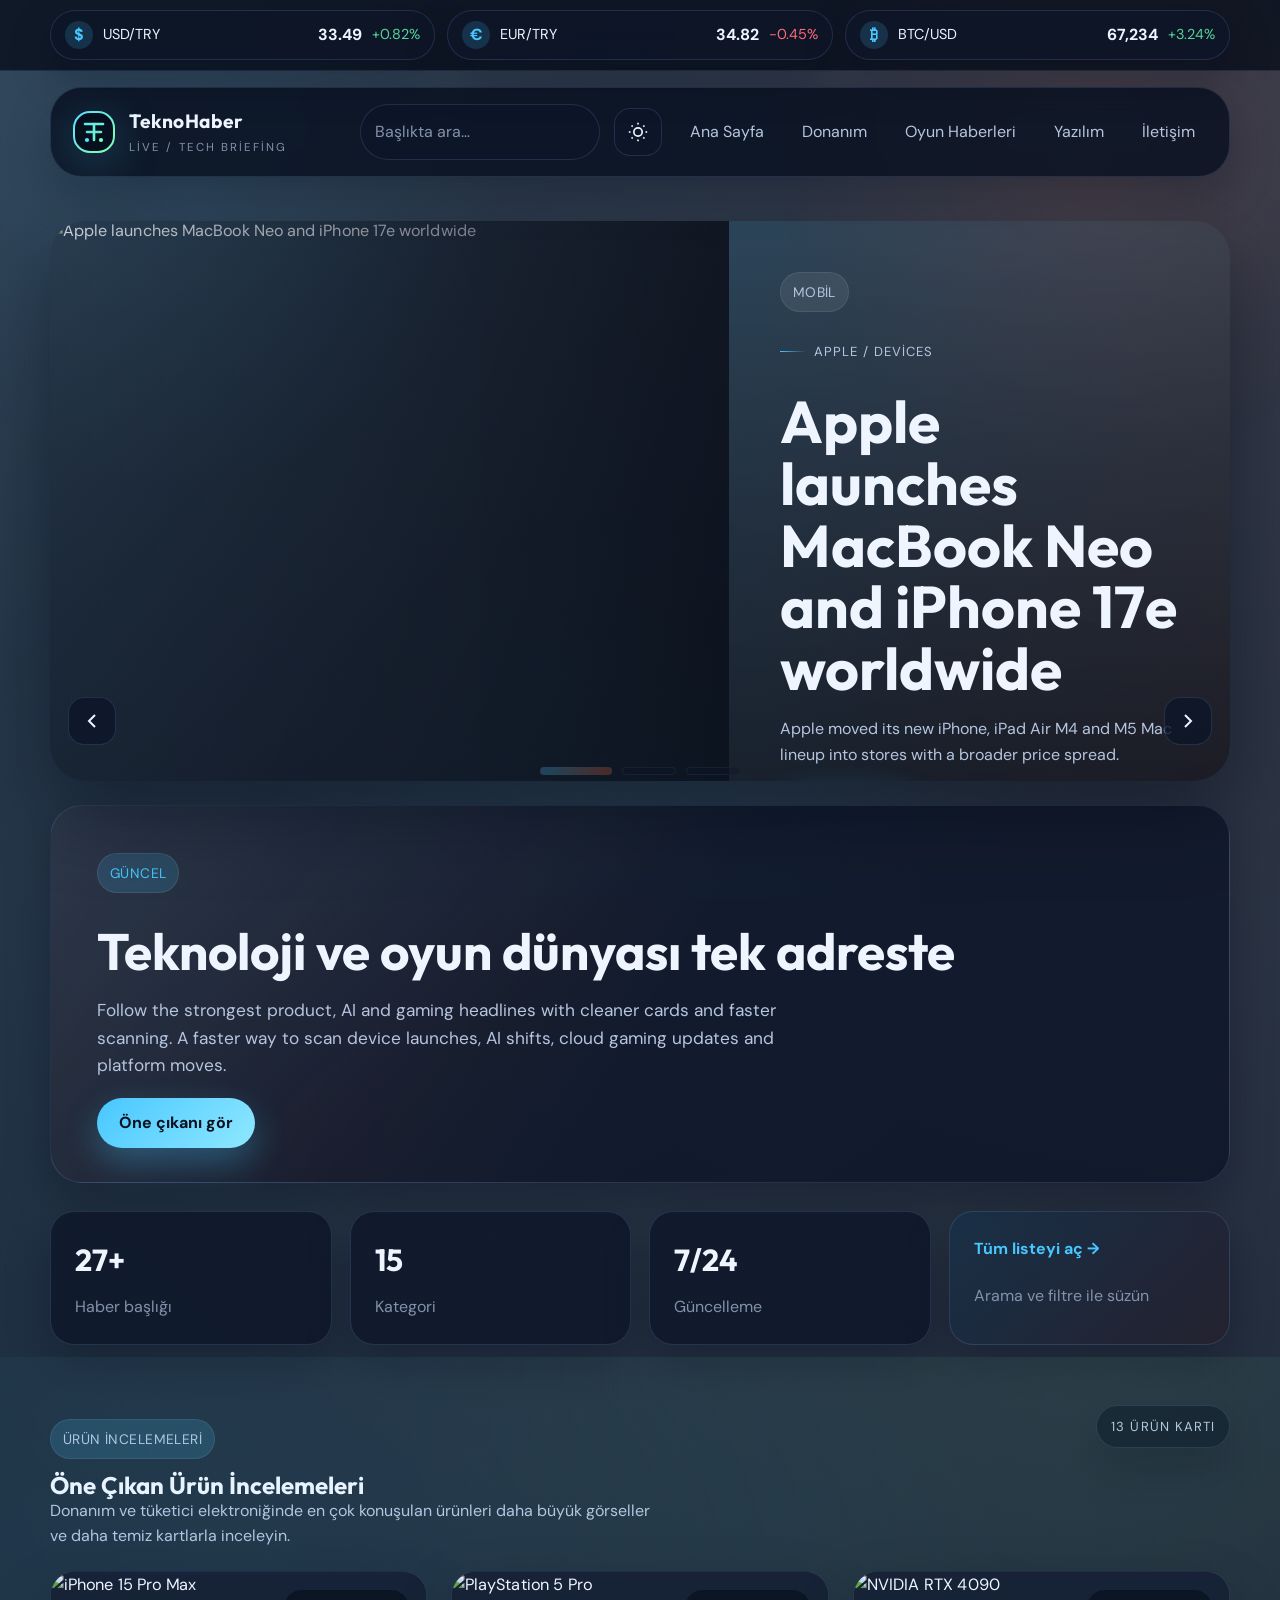
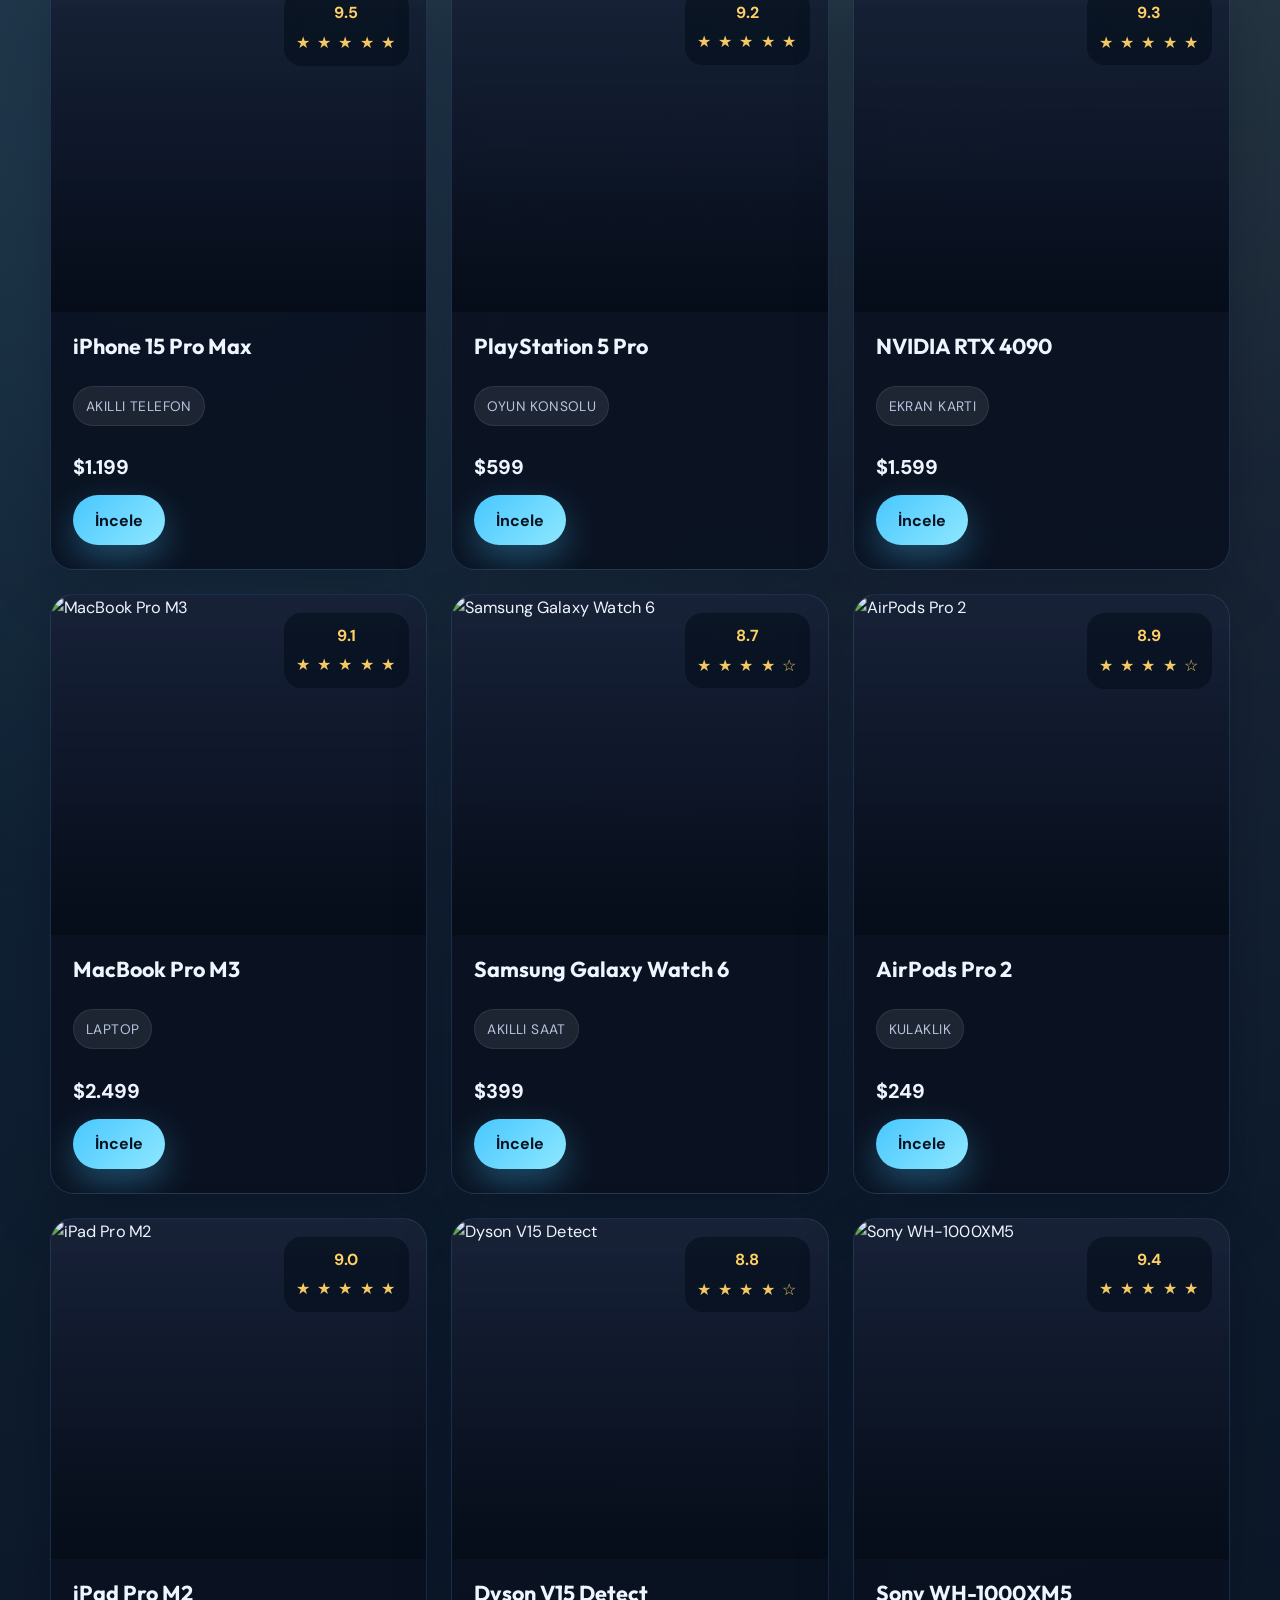
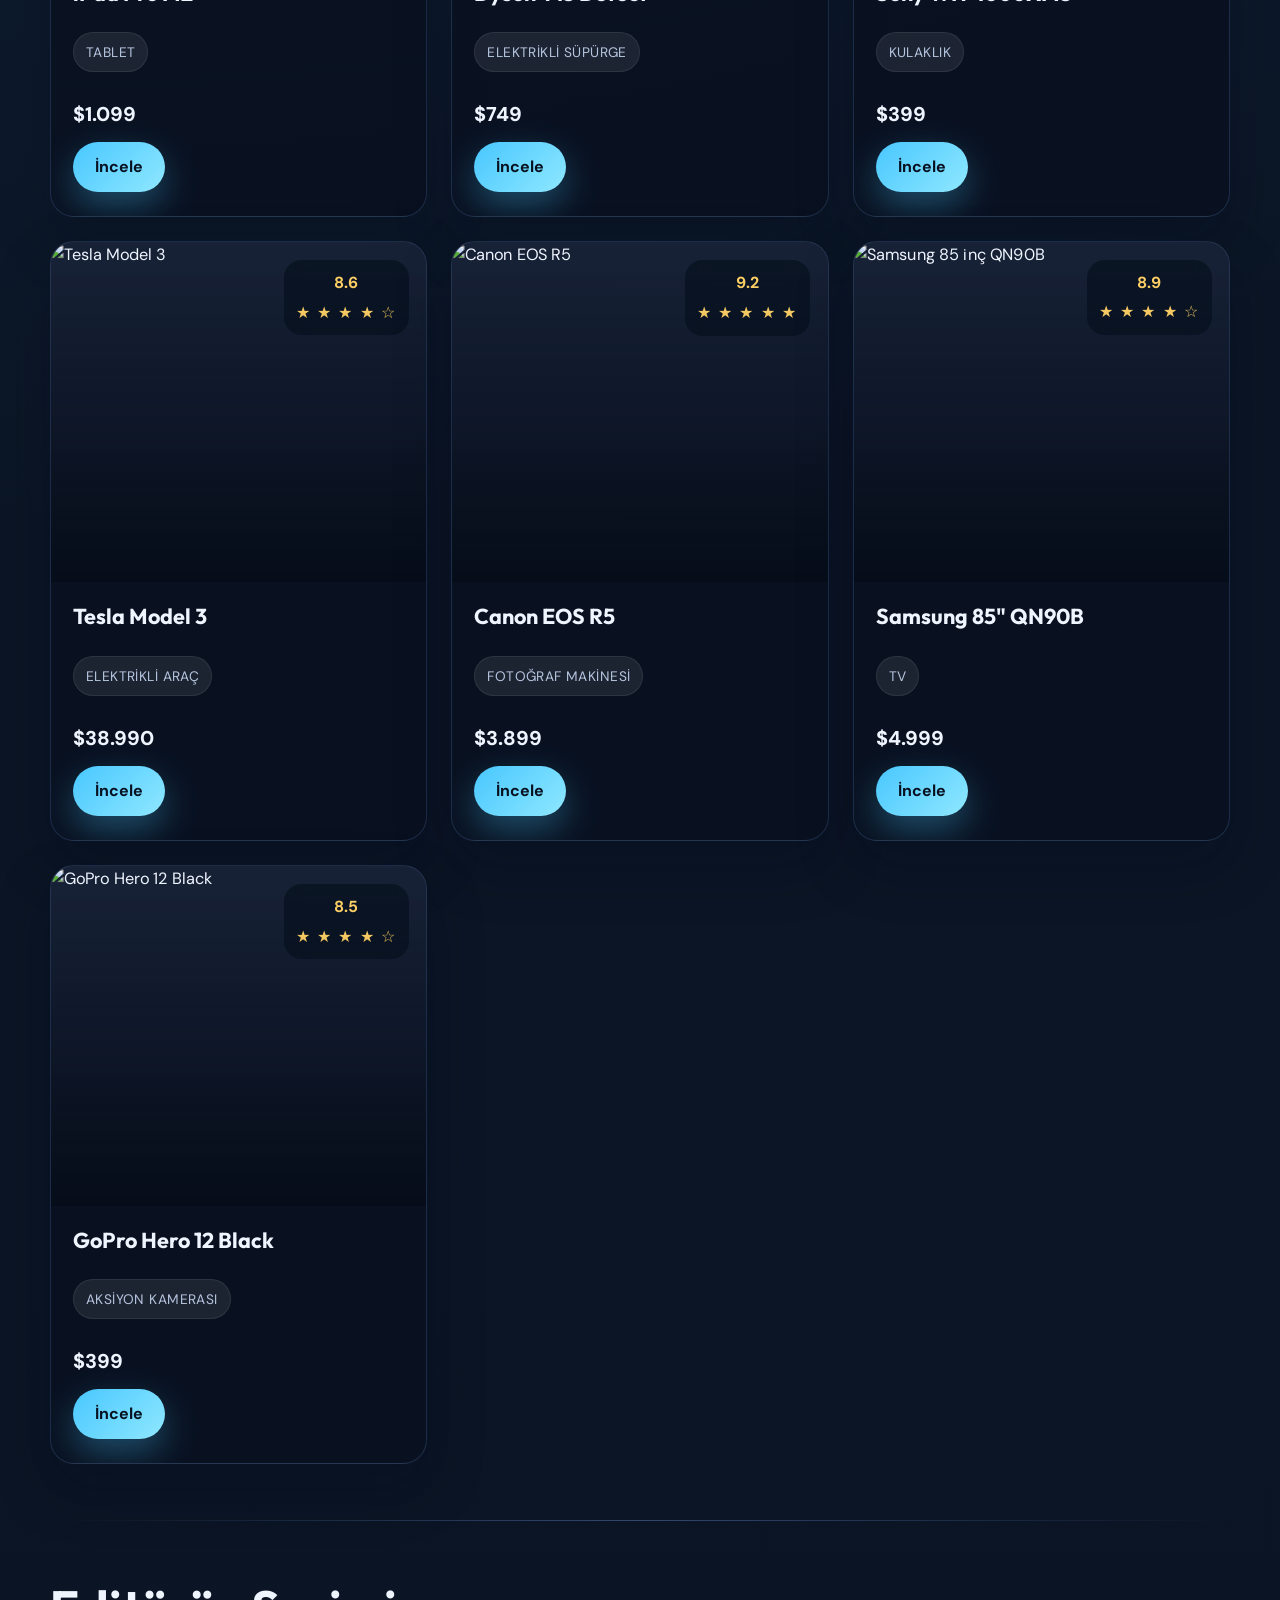
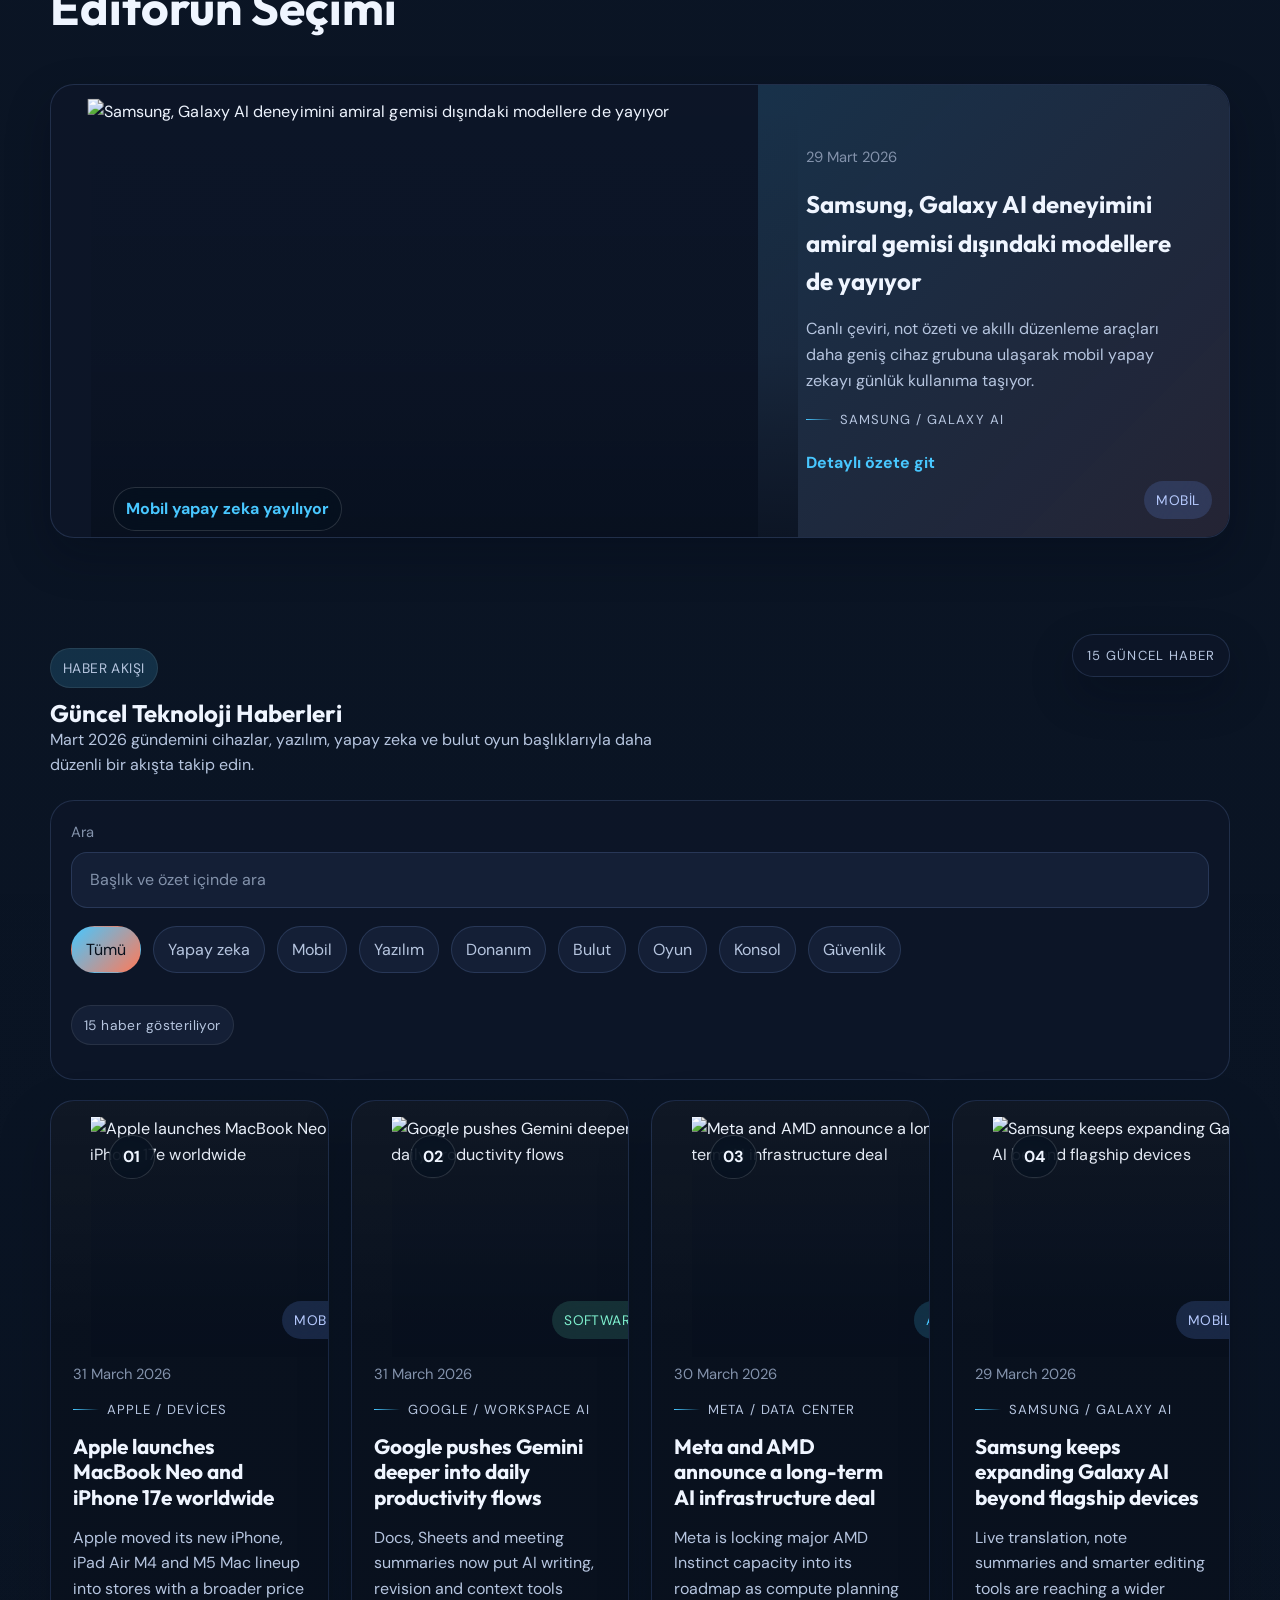
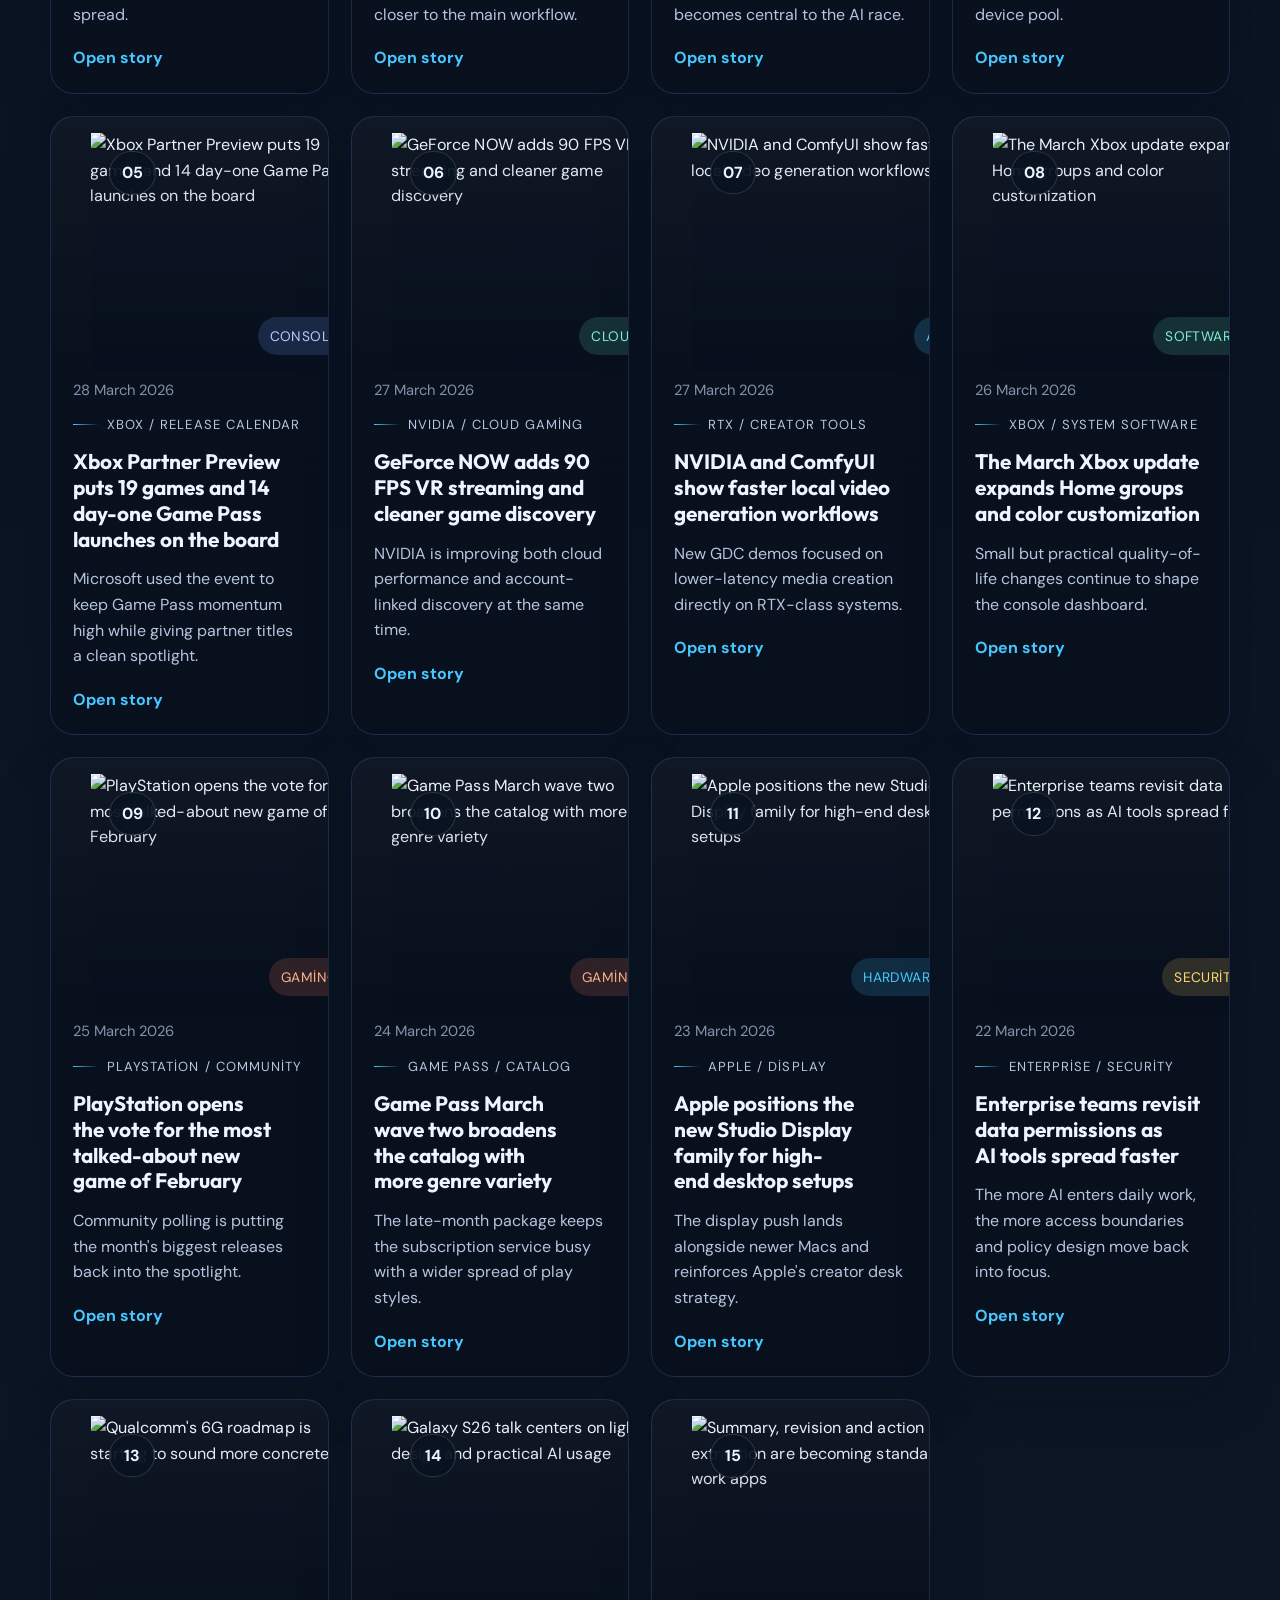
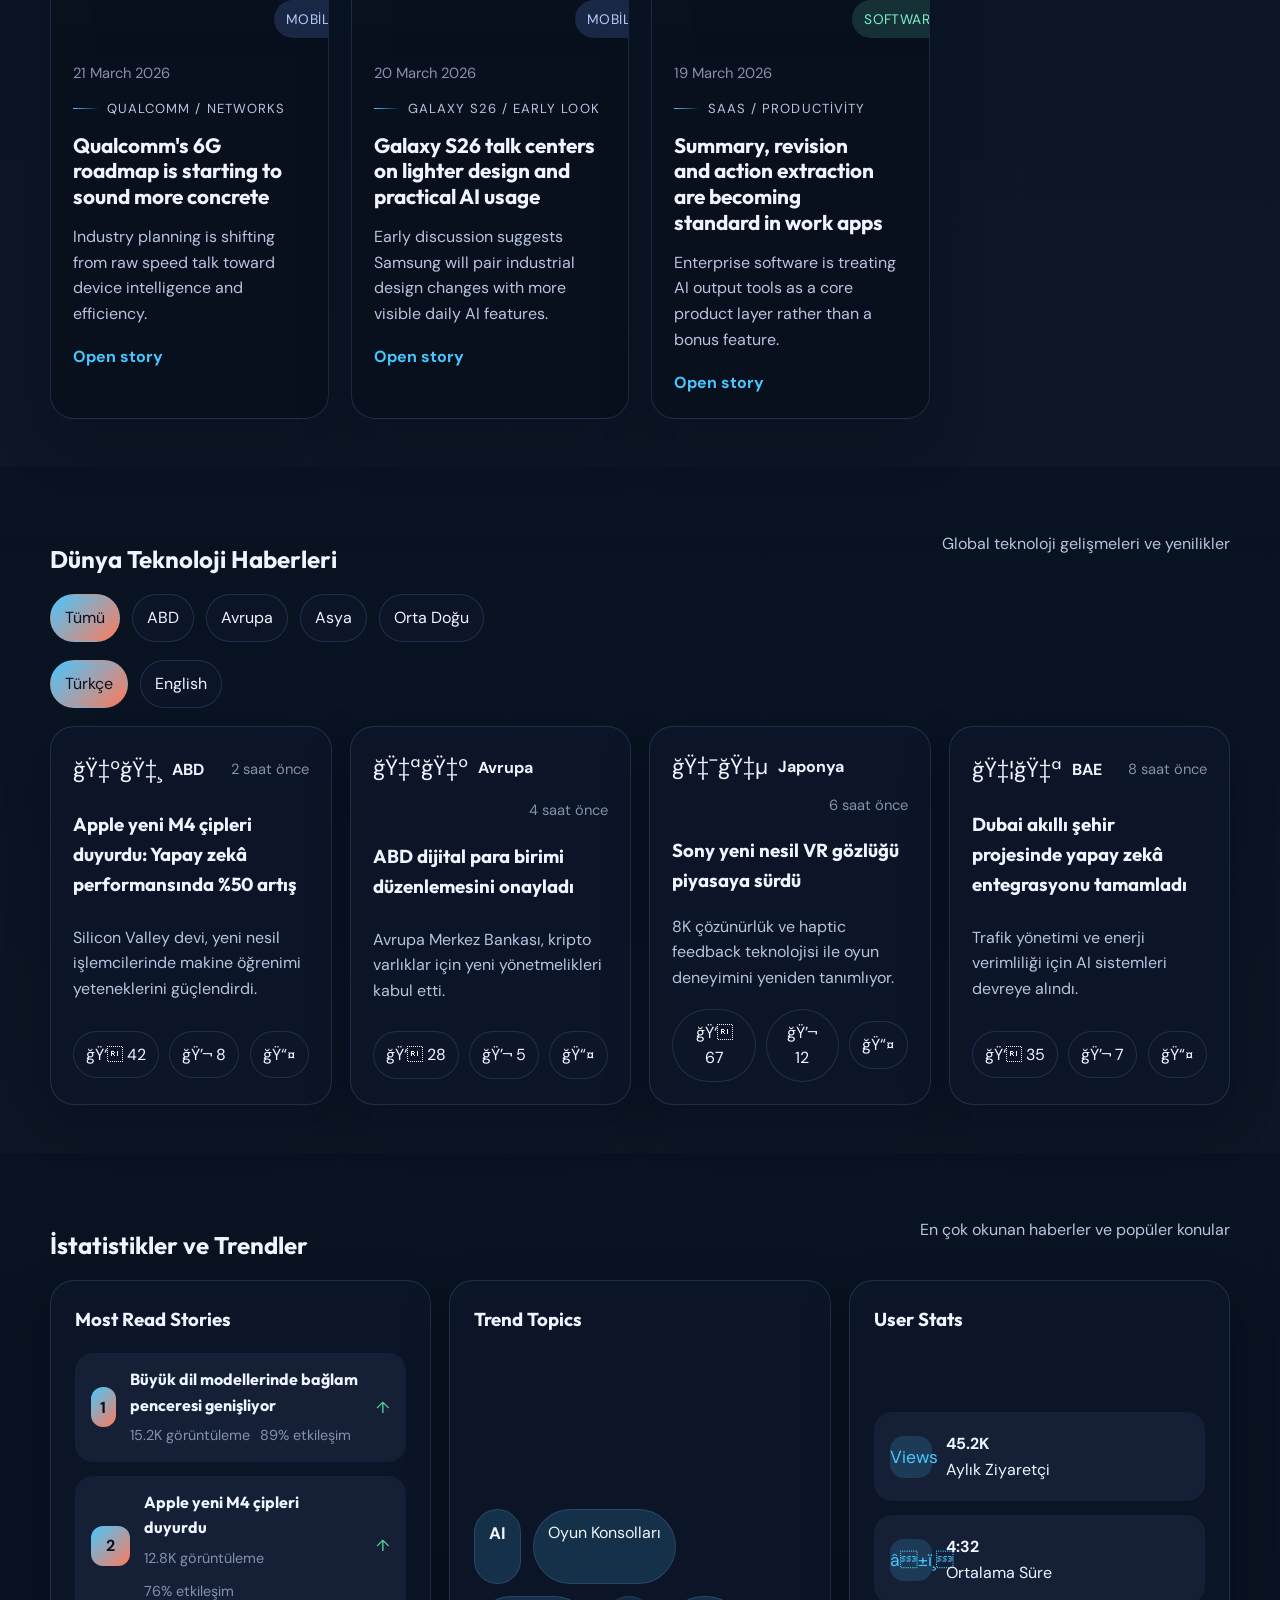
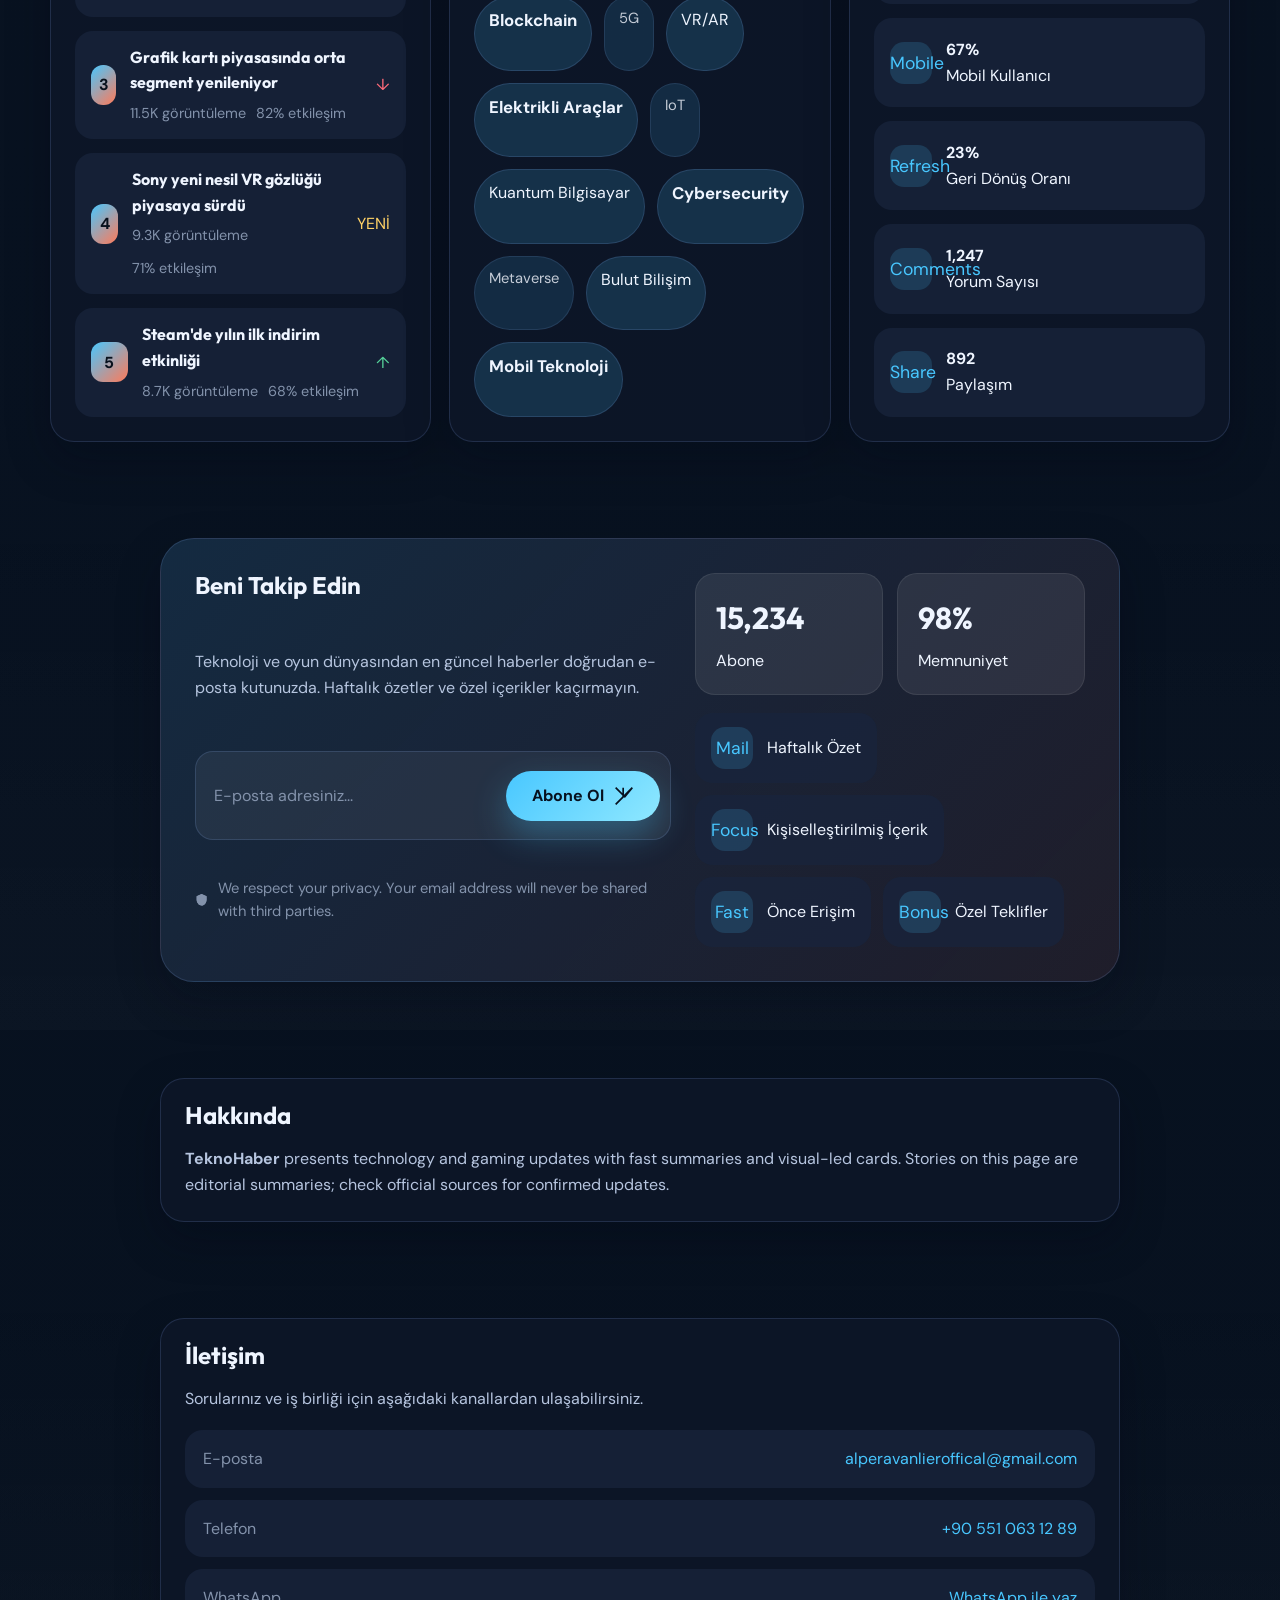
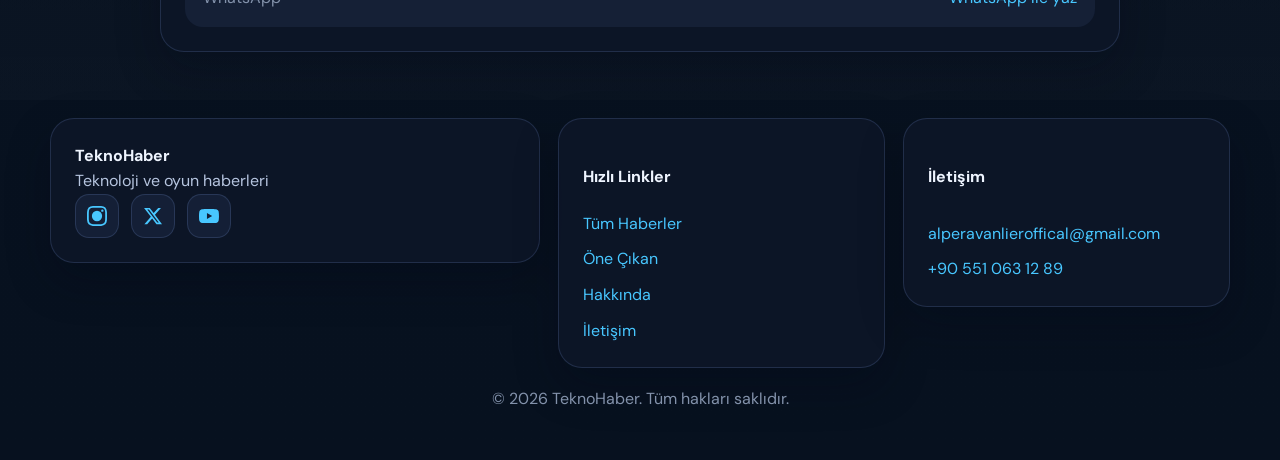
==== commit 4f375910: "Update index.html" ====
--- a/index.html
+++ b/index.html
@@ -4,24 +4,24 @@
 
 <head>
 
-  <meta charset="UTF-8" />
-
-  <meta name="viewport" content="width=device-width, initial-scale=1" />
-
-  <meta name="description" content="TeknoHaber — teknoloji ve oyun dünyasından güncel haberler, görseller ve özetler." />
-  <meta name="robots" content="index, follow, max-image-preview:large" />
-  <meta name="author" content="Alper Avanlier" />
-  <link rel="canonical" href="https://alperavanlier-cpu.github.io/teknohaber/" />
-  <meta property="og:type" content="website" />
-  <meta property="og:title" content="TeknoHaber | Teknoloji ve Oyun Haberleri" />
-  <meta property="og:description" content="Teknoloji, oyun, yapay zeka ve platform gündemini tek sayfada takip edin." />
-  <meta property="og:url" content="https://alperavanlier-cpu.github.io/teknohaber/" />
-  <meta property="og:site_name" content="TeknoHaber" />
-  <meta property="twitter:card" content="summary_large_image" />
-  <meta property="twitter:title" content="TeknoHaber | Teknoloji ve Oyun Haberleri" />
-  <meta property="twitter:description" content="Teknoloji, oyun, yapay zeka ve platform gündemini tek sayfada takip edin." />
-
-  <title>TeknoHaber | Teknoloji ve Oyun Haberleri</title>
+  <meta charset="UTF-8" />
+
+  <meta name="viewport" content="width=device-width, initial-scale=1" />
+
+  <meta name="description" content="TeknoHaber — teknoloji ve oyun dünyasından güncel haberler, görseller ve özetler." />
+  <meta name="robots" content="index, follow, max-image-preview:large" />
+  <meta name="author" content="Alper Avanlier" />
+  <link rel="canonical" href="https://alperavanlier-cpu.github.io/teknohaber/" />
+  <meta property="og:type" content="website" />
+  <meta property="og:title" content="TeknoHaber | Teknoloji ve Oyun Haberleri" />
+  <meta property="og:description" content="Teknoloji, oyun, yapay zeka ve platform gündemini tek sayfada takip edin." />
+  <meta property="og:url" content="https://alperavanlier-cpu.github.io/teknohaber/" />
+  <meta property="og:site_name" content="TeknoHaber" />
+  <meta property="twitter:card" content="summary_large_image" />
+  <meta property="twitter:title" content="TeknoHaber | Teknoloji ve Oyun Haberleri" />
+  <meta property="twitter:description" content="Teknoloji, oyun, yapay zeka ve platform gündemini tek sayfada takip edin." />
+
+  <title>TeknoHaber | Teknoloji ve Oyun Haberleri</title>
 
   <link rel="preconnect" href="https://fonts.googleapis.com" />
 
@@ -242,9 +242,9 @@
 
         <p class="lead">
 
-          Follow the strongest product, AI and gaming headlines with cleaner cards and faster scanning.
-
-          A faster way to scan device launches, AI shifts, cloud gaming updates and platform moves.
+          Follow the strongest product, AI and gaming headlines with cleaner cards and faster scanning.
+
+          A faster way to scan device launches, AI shifts, cloud gaming updates and platform moves.
 
         </p>
 
@@ -300,19 +300,19 @@
 
     <!-- Products Reviews Section -->
 
-    <section id="urunler" class="section section-products">
-
-      <div class="wrap">
-
-        <div class="section-head section-head--stacked">
-          <div>
-            <p class="eyebrow">Ürün İncelemeleri</p>
-            <h2>Öne Çıkan Ürün İncelemeleri</h2>
-            <p class="section-desc">Donanım ve tüketici elektroniğinde en çok konuşulan ürünleri daha büyük görseller ve daha temiz kartlarla inceleyin.</p>
-          </div>
-          <div class="section-badge">13 ürün kartı</div>
-
-        </div>
+    <section id="urunler" class="section section-products">
+
+      <div class="wrap">
+
+        <div class="section-head section-head--stacked">
+          <div>
+            <p class="eyebrow">Ürün İncelemeleri</p>
+            <h2>Öne Çıkan Ürün İncelemeleri</h2>
+            <p class="section-desc">Donanım ve tüketici elektroniğinde en çok konuşulan ürünleri daha büyük görseller ve daha temiz kartlarla inceleyin.</p>
+          </div>
+          <div class="section-badge">13 ürün kartı</div>
+
+        </div>
 
 
         <div class="products-grid">
@@ -783,7 +783,7 @@
 
             <div class="product-card__image">
 
-              <img src="https://picsum.photos/seed/teknohaber-img-15/1200/800" alt="Samsung 85 inç QN90B" />
+              <img src="https://picsum.photos/seed/teknohaber-img-15/1200/800" alt="Samsung 85 inç QN90B" />
 
               <div class="product-card__rating">
 
@@ -871,32 +871,32 @@
 
 
 
-    <section class="section-separator" aria-hidden="true">
-      <div class="wrap">
-        <div class="section-separator__line"></div>
-      </div>
-    </section>
-
-    <section id="one-cikan" class="featured-wrap section-tight">
-      <div class="wrap">
-        <h2 class="featured-title">Editörün Seçimi</h2>
-        <article class="featured-card">
-          <a class="featured-card__link" href="#haber-4">
-            <figure class="featured-card__media">
-              <img src="https://images.unsplash.com/photo-1511707171634-5f897ff02aa9?w=1400&h=900&fit=crop&auto=format" alt="Samsung keeps expanding Galaxy AI beyond flagship devices" width="960" height="540" loading="eager" fetchpriority="high" decoding="async" />
-              <span class="featured-card__spot">Mobil yapay zeka yayılıyor</span>
-              <figcaption class="visually-hidden">Samsung keeps expanding Galaxy AI beyond flagship devices</figcaption>
-            </figure>
-            <div class="featured-card__content">
-              <span class="tag tag-mobile">Mobil</span>
-              <time datetime="2026-03-29">29 Mart 2026</time>
-              <h2>Samsung, Galaxy AI deneyimini amiral gemisi dışındaki modellere de yayıyor</h2>
-              <p>Canlı çeviri, not özeti ve akıllı düzenleme araçları daha geniş cihaz grubuna ulaşarak mobil yapay zekayı günlük kullanıma taşıyor.</p>
-              <span class="featured-card__lead">Samsung / Galaxy AI</span>
-              <span class="featured-card__cta">Detaylı özete git</span>
-            </div>
-          </a>
-        </article>
+    <section class="section-separator" aria-hidden="true">
+      <div class="wrap">
+        <div class="section-separator__line"></div>
+      </div>
+    </section>
+
+    <section id="one-cikan" class="featured-wrap section-tight">
+      <div class="wrap">
+        <h2 class="featured-title">Editörün Seçimi</h2>
+        <article class="featured-card">
+          <a class="featured-card__link" href="#haber-4">
+            <figure class="featured-card__media">
+              <img src="https://images.unsplash.com/photo-1511707171634-5f897ff02aa9?w=1400&h=900&fit=crop&auto=format" alt="Samsung keeps expanding Galaxy AI beyond flagship devices" width="960" height="540" loading="eager" fetchpriority="high" decoding="async" />
+              <span class="featured-card__spot">Mobil yapay zeka yayılıyor</span>
+              <figcaption class="visually-hidden">Samsung keeps expanding Galaxy AI beyond flagship devices</figcaption>
+            </figure>
+            <div class="featured-card__content">
+              <span class="tag tag-mobile">Mobil</span>
+              <time datetime="2026-03-29">29 Mart 2026</time>
+              <h2>Samsung, Galaxy AI deneyimini amiral gemisi dışındaki modellere de yayıyor</h2>
+              <p>Canlı çeviri, not özeti ve akıllı düzenleme araçları daha geniş cihaz grubuna ulaşarak mobil yapay zekayı günlük kullanıma taşıyor.</p>
+              <span class="featured-card__lead">Samsung / Galaxy AI</span>
+              <span class="featured-card__cta">Detaylı özete git</span>
+            </div>
+          </a>
+        </article>
       </div>
     </section>
 
@@ -906,23 +906,23 @@
       <div class="wrap">
         <div class="section-head section-head--stacked">
           <div>
-            <p class="eyebrow">Haber Akışı</p>
-            <h2>Güncel Teknoloji Haberleri</h2>
-            <p class="section-desc">Mart 2026 gündemini cihazlar, yazılım, yapay zeka ve bulut oyun başlıklarıyla daha düzenli bir akışta takip edin.</p>
-          </div>
-          <div class="section-badge">15 güncel haber</div>
-        </div>
-        <div class="news-toolbar" role="region" aria-label="Haber filtreleri">
-          <label class="search-field">
-            <span class="search-field__label">Ara</span>
-            <input type="search" id="haber-ara" class="search-input" placeholder="Başlık ve özet içinde ara" autocomplete="off" aria-describedby="haber-sonuc" />
-          </label>
-          <div class="filter-chips" id="kategori-filtre" role="group" aria-label="Kategori">
-            <button type="button" class="chip chip--active" data-filter="all">Tümü</button><button type="button" class="chip" data-filter="ai">Yapay zeka</button><button type="button" class="chip" data-filter="mobile">Mobil</button><button type="button" class="chip" data-filter="software">Yazılım</button><button type="button" class="chip" data-filter="hardware">Donanım</button><button type="button" class="chip" data-filter="cloud">Bulut</button><button type="button" class="chip" data-filter="game">Oyun</button><button type="button" class="chip" data-filter="console">Konsol</button><button type="button" class="chip" data-filter="security">Güvenlik</button>
-          </div>
-          <p id="haber-sonuc" class="news-result" aria-live="polite">15 haber gösteriliyor</p>
-        </div>
-        <p id="haber-bos" class="news-empty hidden" role="status">Sonuç bulunamadı. Farklı bir arama ya da kategori deneyin.</p>
+            <p class="eyebrow">Haber Akışı</p>
+            <h2>Güncel Teknoloji Haberleri</h2>
+            <p class="section-desc">Mart 2026 gündemini cihazlar, yazılım, yapay zeka ve bulut oyun başlıklarıyla daha düzenli bir akışta takip edin.</p>
+          </div>
+          <div class="section-badge">15 güncel haber</div>
+        </div>
+        <div class="news-toolbar" role="region" aria-label="Haber filtreleri">
+          <label class="search-field">
+            <span class="search-field__label">Ara</span>
+            <input type="search" id="haber-ara" class="search-input" placeholder="Başlık ve özet içinde ara" autocomplete="off" aria-describedby="haber-sonuc" />
+          </label>
+          <div class="filter-chips" id="kategori-filtre" role="group" aria-label="Kategori">
+            <button type="button" class="chip chip--active" data-filter="all">Tümü</button><button type="button" class="chip" data-filter="ai">Yapay zeka</button><button type="button" class="chip" data-filter="mobile">Mobil</button><button type="button" class="chip" data-filter="software">Yazılım</button><button type="button" class="chip" data-filter="hardware">Donanım</button><button type="button" class="chip" data-filter="cloud">Bulut</button><button type="button" class="chip" data-filter="game">Oyun</button><button type="button" class="chip" data-filter="console">Konsol</button><button type="button" class="chip" data-filter="security">Güvenlik</button>
+          </div>
+          <p id="haber-sonuc" class="news-result" aria-live="polite">15 haber gösteriliyor</p>
+        </div>
+        <p id="haber-bos" class="news-empty hidden" role="status">Sonuç bulunamadı. Farklı bir arama ya da kategori deneyin.</p>
         <ul class="news-grid" id="haber-listesi">
           <li class="news-card" id="haber-1" data-category="mobile" data-search="apple macbook neo iphone 17e ipad air m4 macbook air m5 studio display sales">
             <article>
@@ -1498,7 +1498,7 @@
 
           <div class="analytics-card">
 
-            <h3>Most Read Stories</h3>
+            <h3>Most Read Stories</h3>
 
             <div class="trending-list">
 
@@ -1630,11 +1630,11 @@
 
           <div class="analytics-card">
 
-            <h3>Trend Topics</h3>
+            <h3>Trend Topics</h3>
 
             <div class="topics-cloud">
 
-              <div class="topic-tag" data-size="large">AI</div>
+              <div class="topic-tag" data-size="large">AI</div>
 
               <div class="topic-tag" data-size="medium">Oyun Konsolları</div>
 
@@ -1668,13 +1668,13 @@
 
           <div class="analytics-card">
 
-            <h3>User Stats</h3>
+            <h3>User Stats</h3>
 
             <div class="user-stats">
 
               <div class="stat-item">
 
-                <div class="stat-icon">Views</div>
+                <div class="stat-icon">Views</div>
 
                 <div class="stat-info">
 
@@ -1706,7 +1706,7 @@
 
               <div class="stat-item">
 
-                <div class="stat-icon">Mobile</div>
+                <div class="stat-icon">Mobile</div>
 
                 <div class="stat-info">
 
@@ -1722,7 +1722,7 @@
 
               <div class="stat-item">
 
-                <div class="stat-icon">Refresh</div>
+                <div class="stat-icon">Refresh</div>
 
                 <div class="stat-info">
 
@@ -1738,7 +1738,7 @@
 
               <div class="stat-item">
 
-                <div class="stat-icon">Comments</div>
+                <div class="stat-icon">Comments</div>
 
                 <div class="stat-info">
 
@@ -1754,7 +1754,7 @@
 
               <div class="stat-item">
 
-                <div class="stat-icon">Share</div>
+                <div class="stat-icon">Share</div>
 
                 <div class="stat-info">
 
@@ -1842,7 +1842,7 @@
 
                 </svg>
 
-                We respect your privacy. Your email address will never be shared with third parties.
+                We respect your privacy. Your email address will never be shared with third parties.
 
               </p>
 
@@ -1878,7 +1878,7 @@
 
               <div class="benefit-item">
 
-                <span class="benefit-icon">Mail</span>
+                <span class="benefit-icon">Mail</span>
 
                 <span>Haftalık Özet</span>
 
@@ -1886,7 +1886,7 @@
 
               <div class="benefit-item">
 
-                <span class="benefit-icon">Focus</span>
+                <span class="benefit-icon">Focus</span>
 
                 <span>Kişiselleştirilmiş İçerik</span>
 
@@ -1894,7 +1894,7 @@
 
               <div class="benefit-item">
 
-                <span class="benefit-icon">Fast</span>
+                <span class="benefit-icon">Fast</span>
 
                 <span>Önce Erişim</span>
 
@@ -1902,7 +1902,7 @@
 
               <div class="benefit-item">
 
-                <span class="benefit-icon">Bonus</span>
+                <span class="benefit-icon">Bonus</span>
 
                 <span>Özel Teklifler</span>
 
@@ -1928,9 +1928,9 @@
 
         <p>
 
-          <strong>TeknoHaber</strong> presents technology and gaming updates with fast summaries and visual-led cards.
-
-          Stories on this page are editorial summaries; check official sources for confirmed updates.
+          <strong>TeknoHaber</strong> presents technology and gaming updates with fast summaries and visual-led cards.
+
+          Stories on this page are editorial summaries; check official sources for confirmed updates.
 
         </p>
 
@@ -3118,17 +3118,17 @@
 
     // DevamÄ±nÄ± oku butonlarÄ±na event listener ekle
     document.addEventListener('DOMContentLoaded', function() {
-      const devaminiOkuButtons = document.querySelectorAll('.news-card__cta, .featured-card__cta');
-      devaminiOkuButtons.forEach(button => {
-        button.addEventListener('click', function(e) {
-          const newsCard = this.closest('.news-card, .featured-card');
-          const haberId = newsCard ? newsCard.id : null;
-          if (haberId && haberler[haberId]) {
-            e.preventDefault();
-            acModal(haberId);
-          }
-        });
-      });
+      const devaminiOkuButtons = document.querySelectorAll('.news-card__cta, .featured-card__cta');
+      devaminiOkuButtons.forEach(button => {
+        button.addEventListener('click', function(e) {
+          const newsCard = this.closest('.news-card, .featured-card');
+          const haberId = newsCard ? newsCard.id : null;
+          if (haberId && haberler[haberId]) {
+            e.preventDefault();
+            acModal(haberId);
+          }
+        });
+      });
 
       // ESC tuÅŸu ile modal kapatma
       document.addEventListener('keydown', function(e) {
